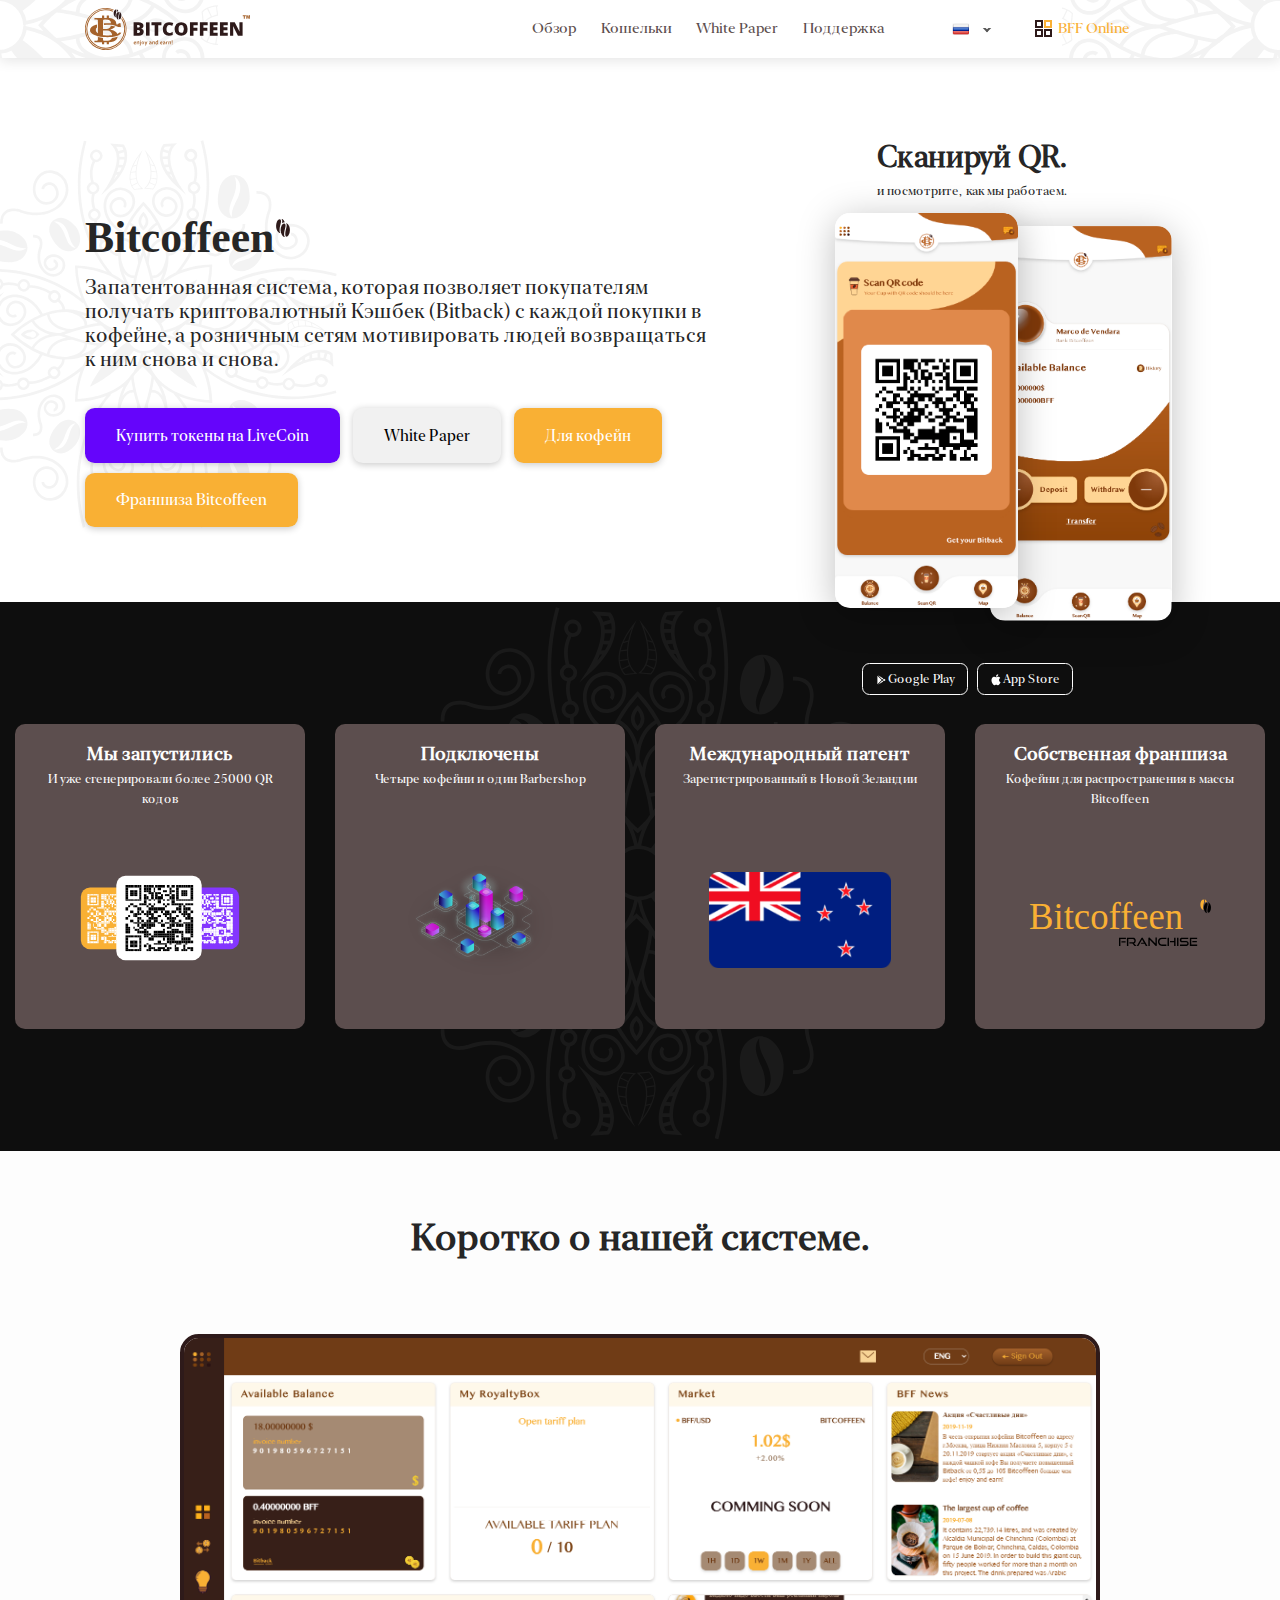
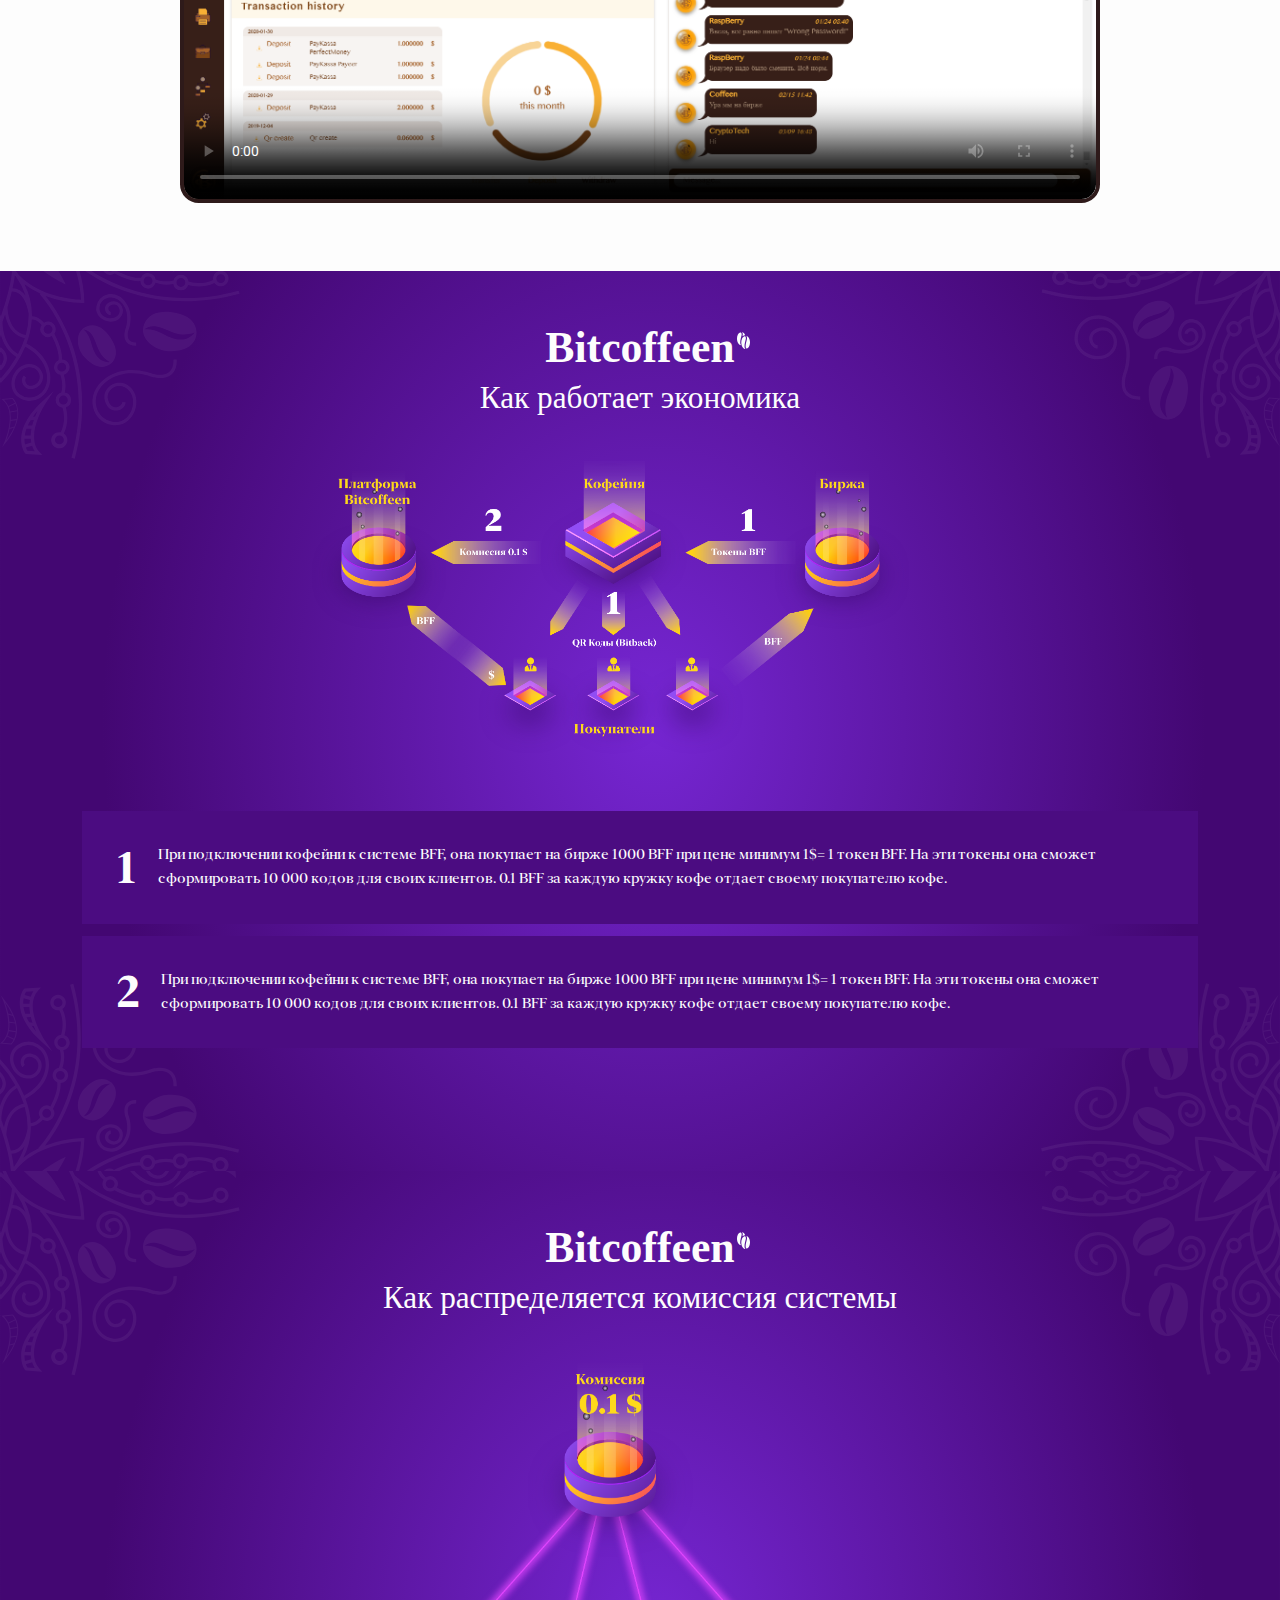
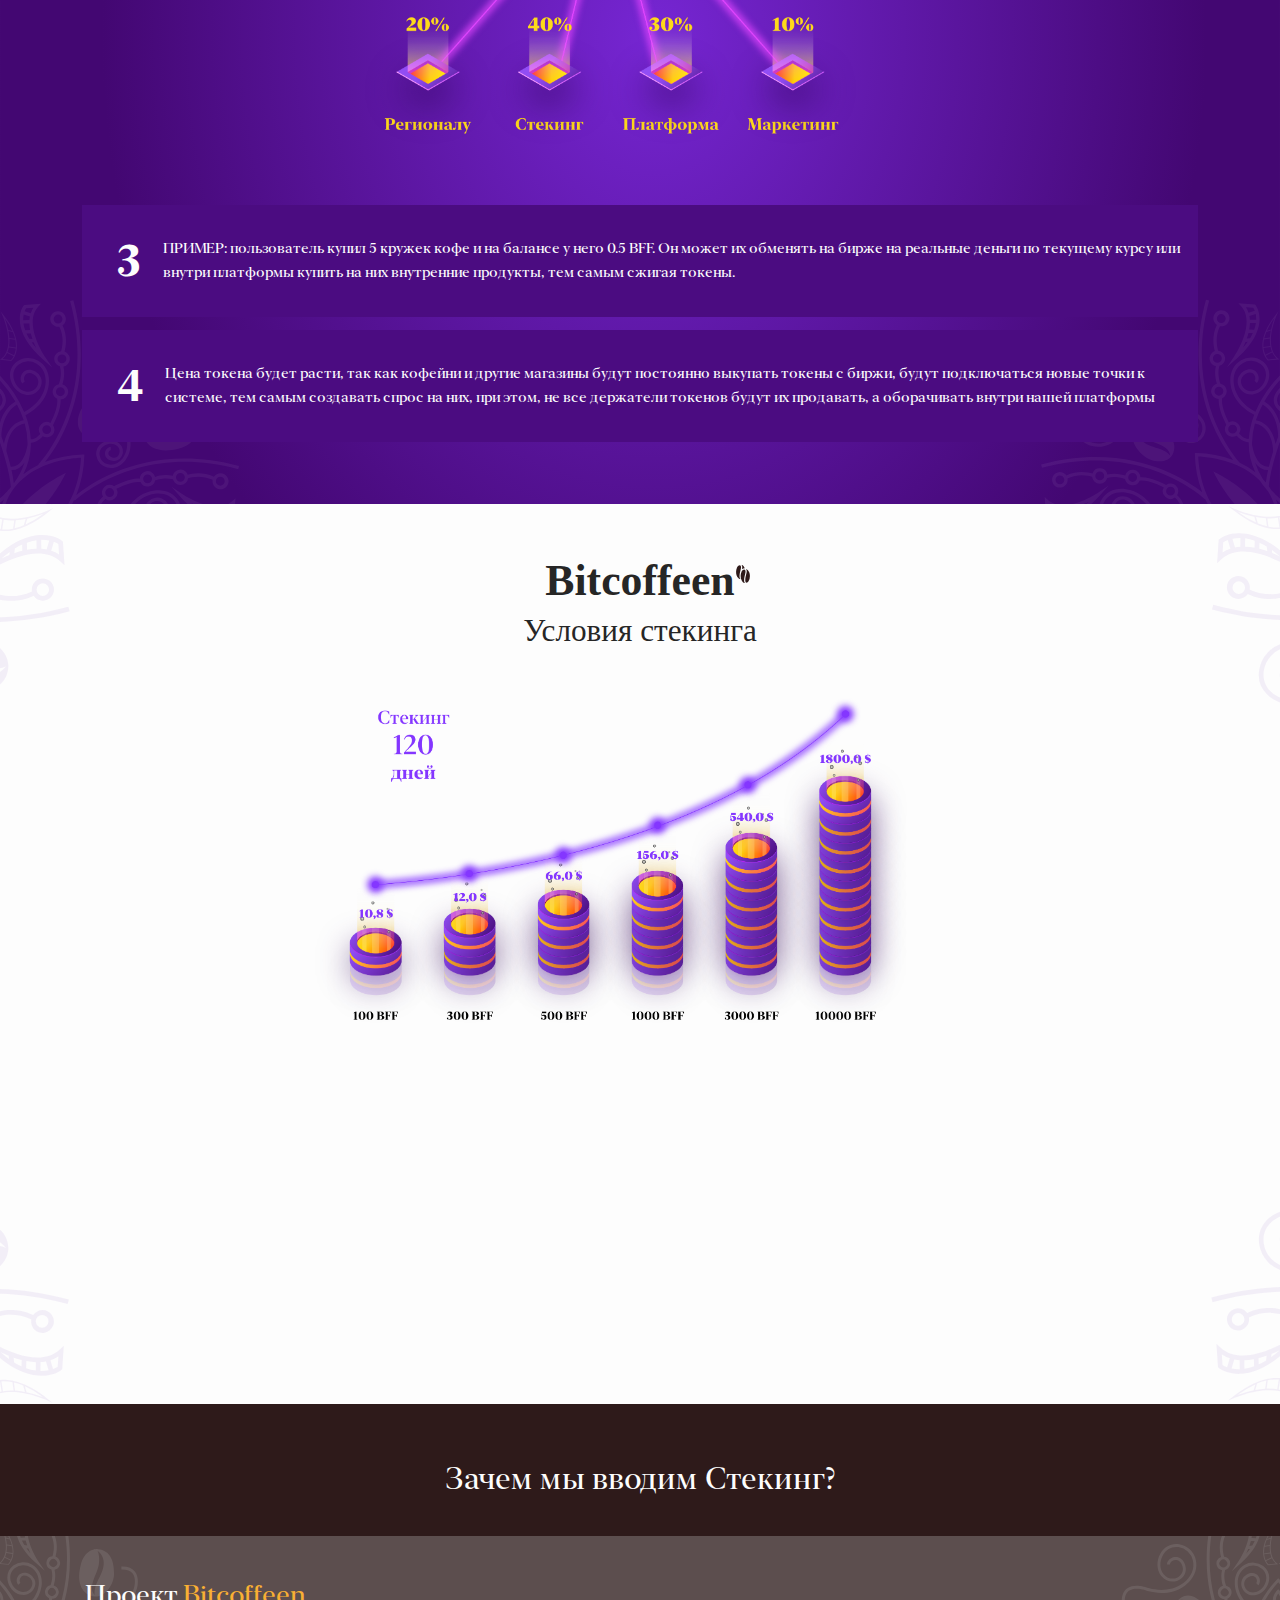
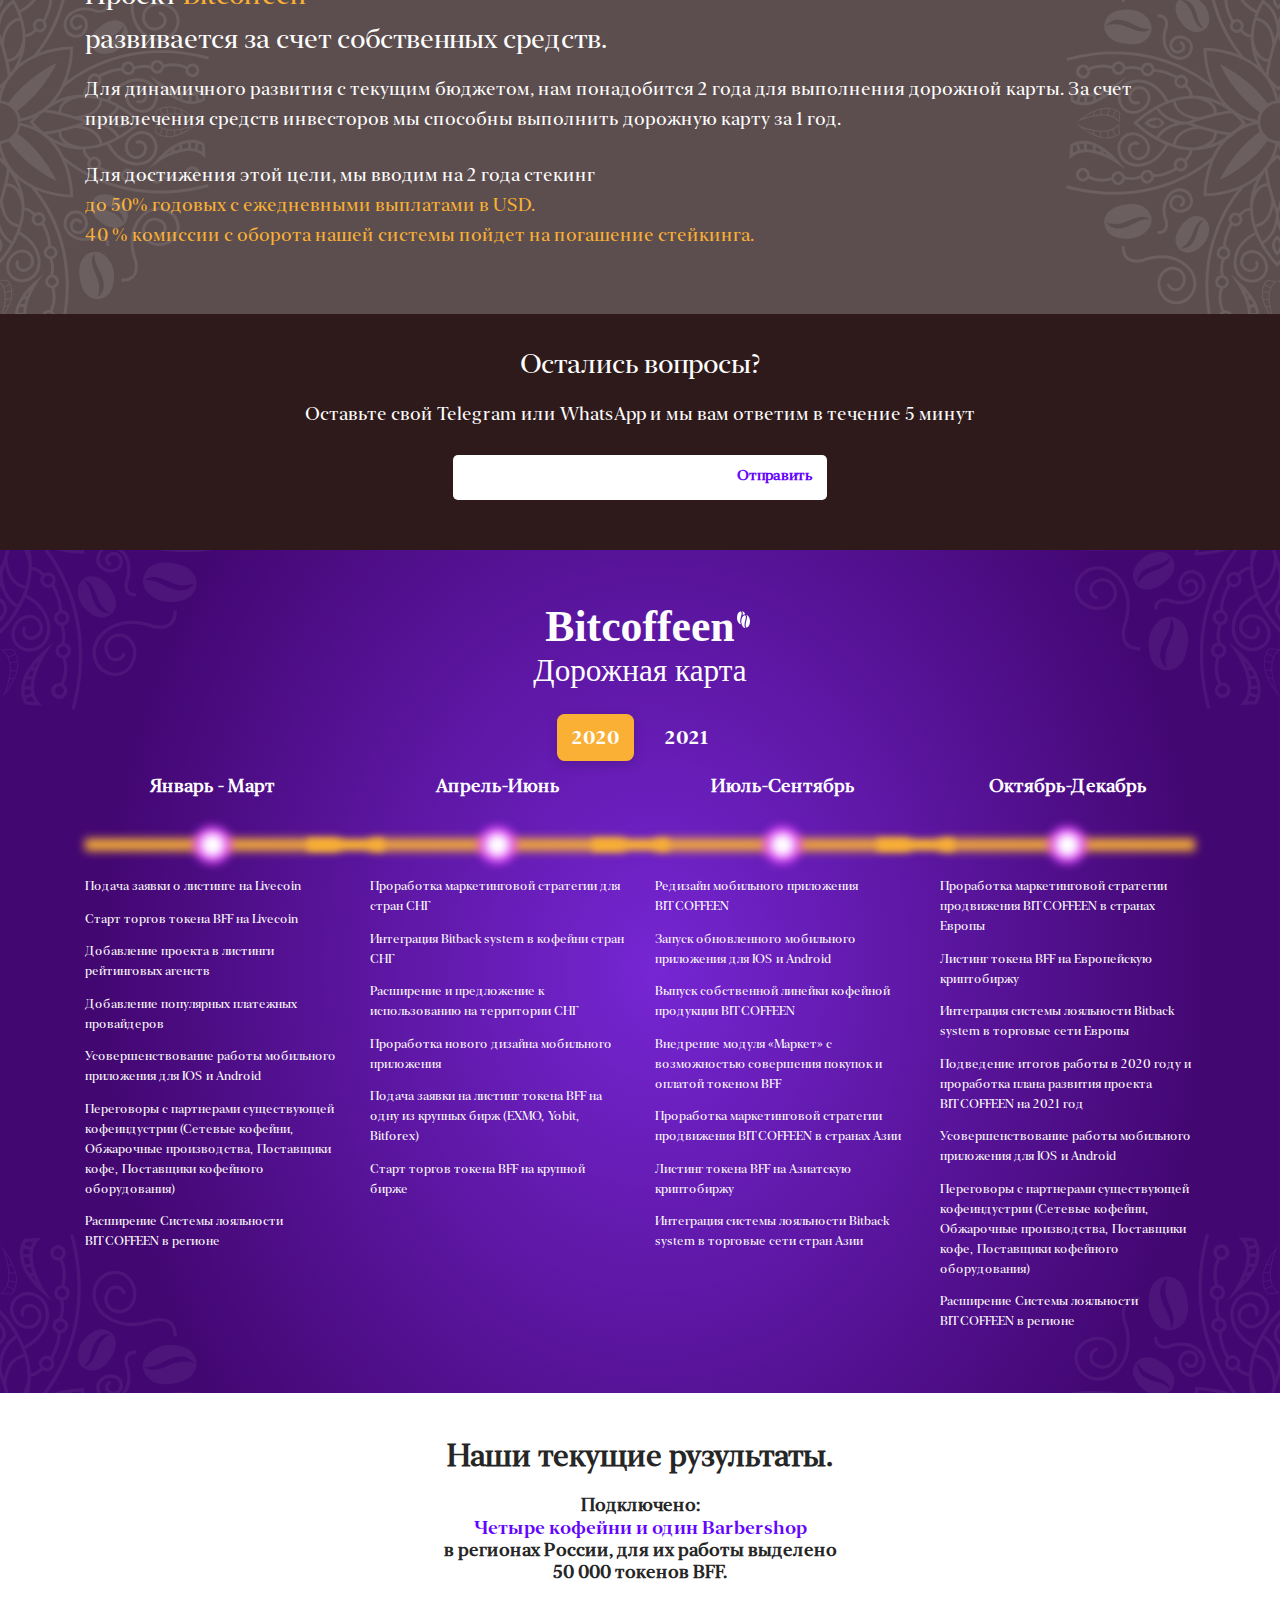
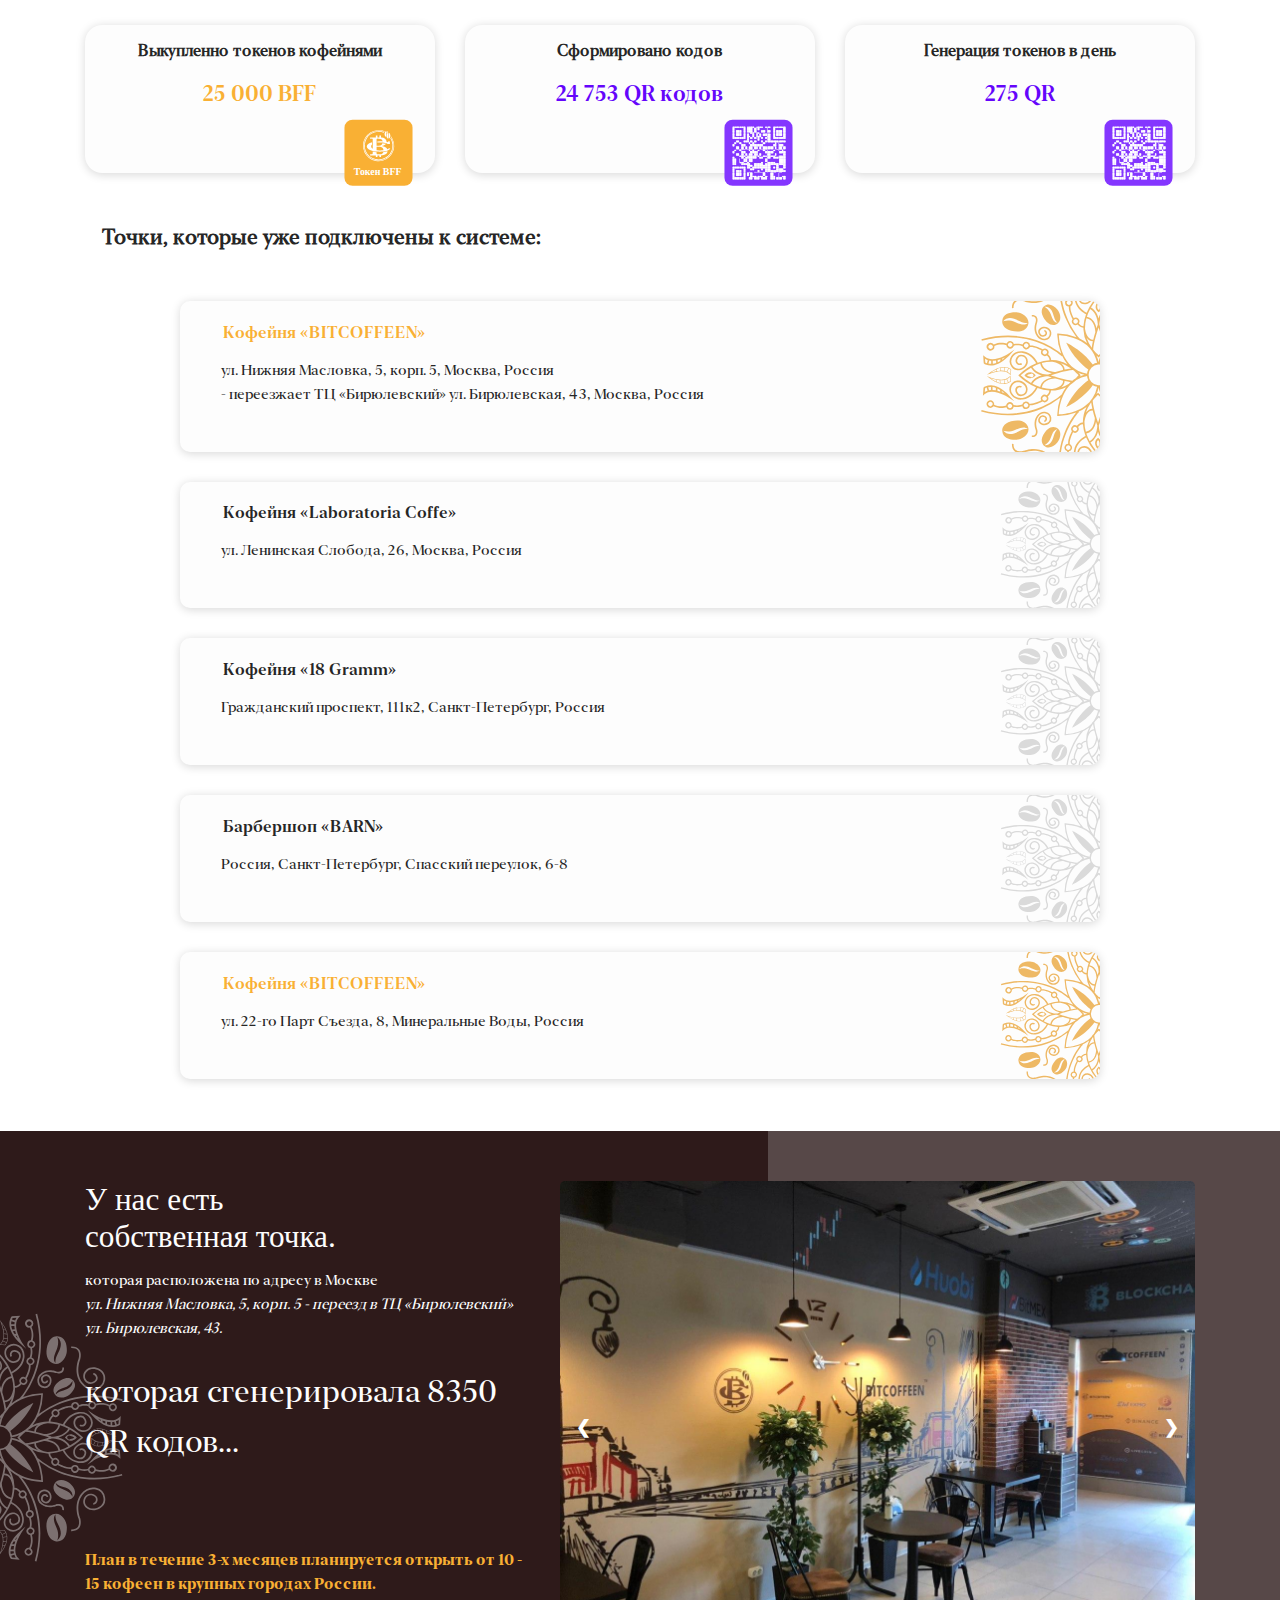
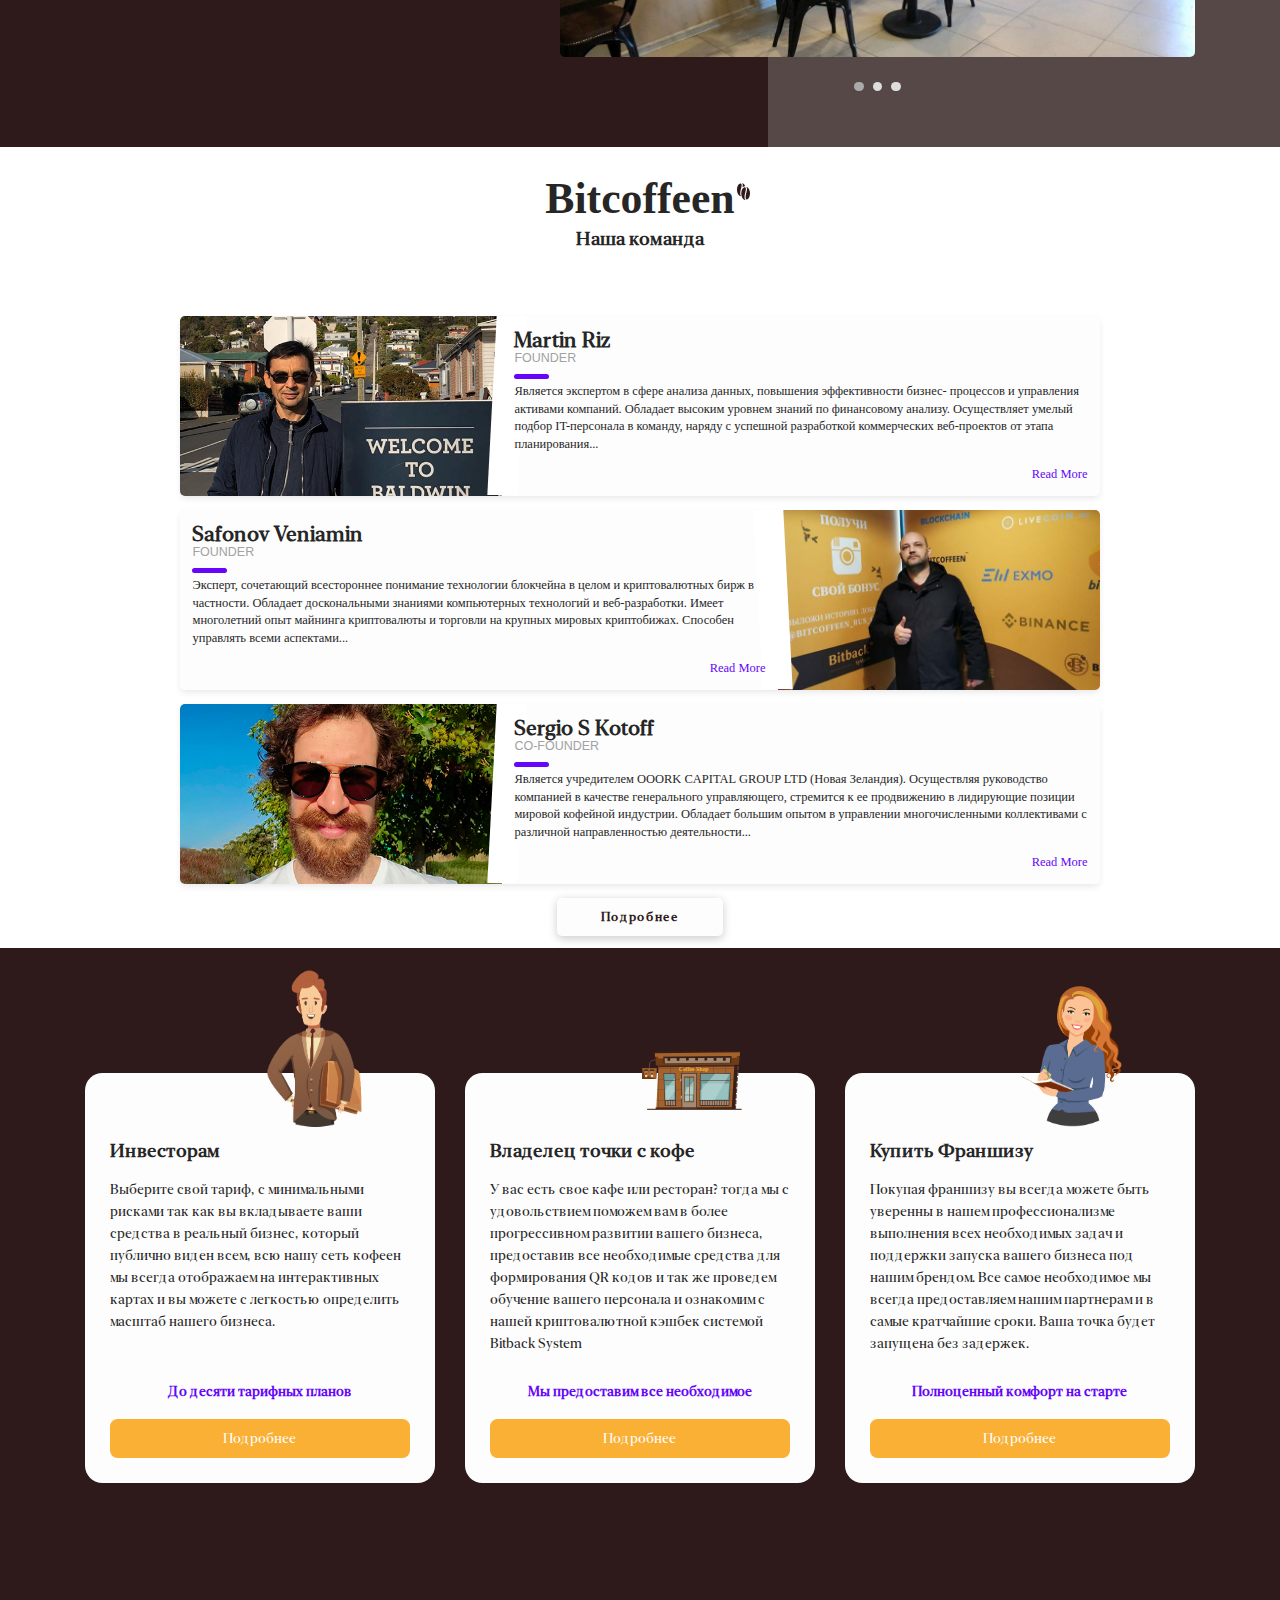
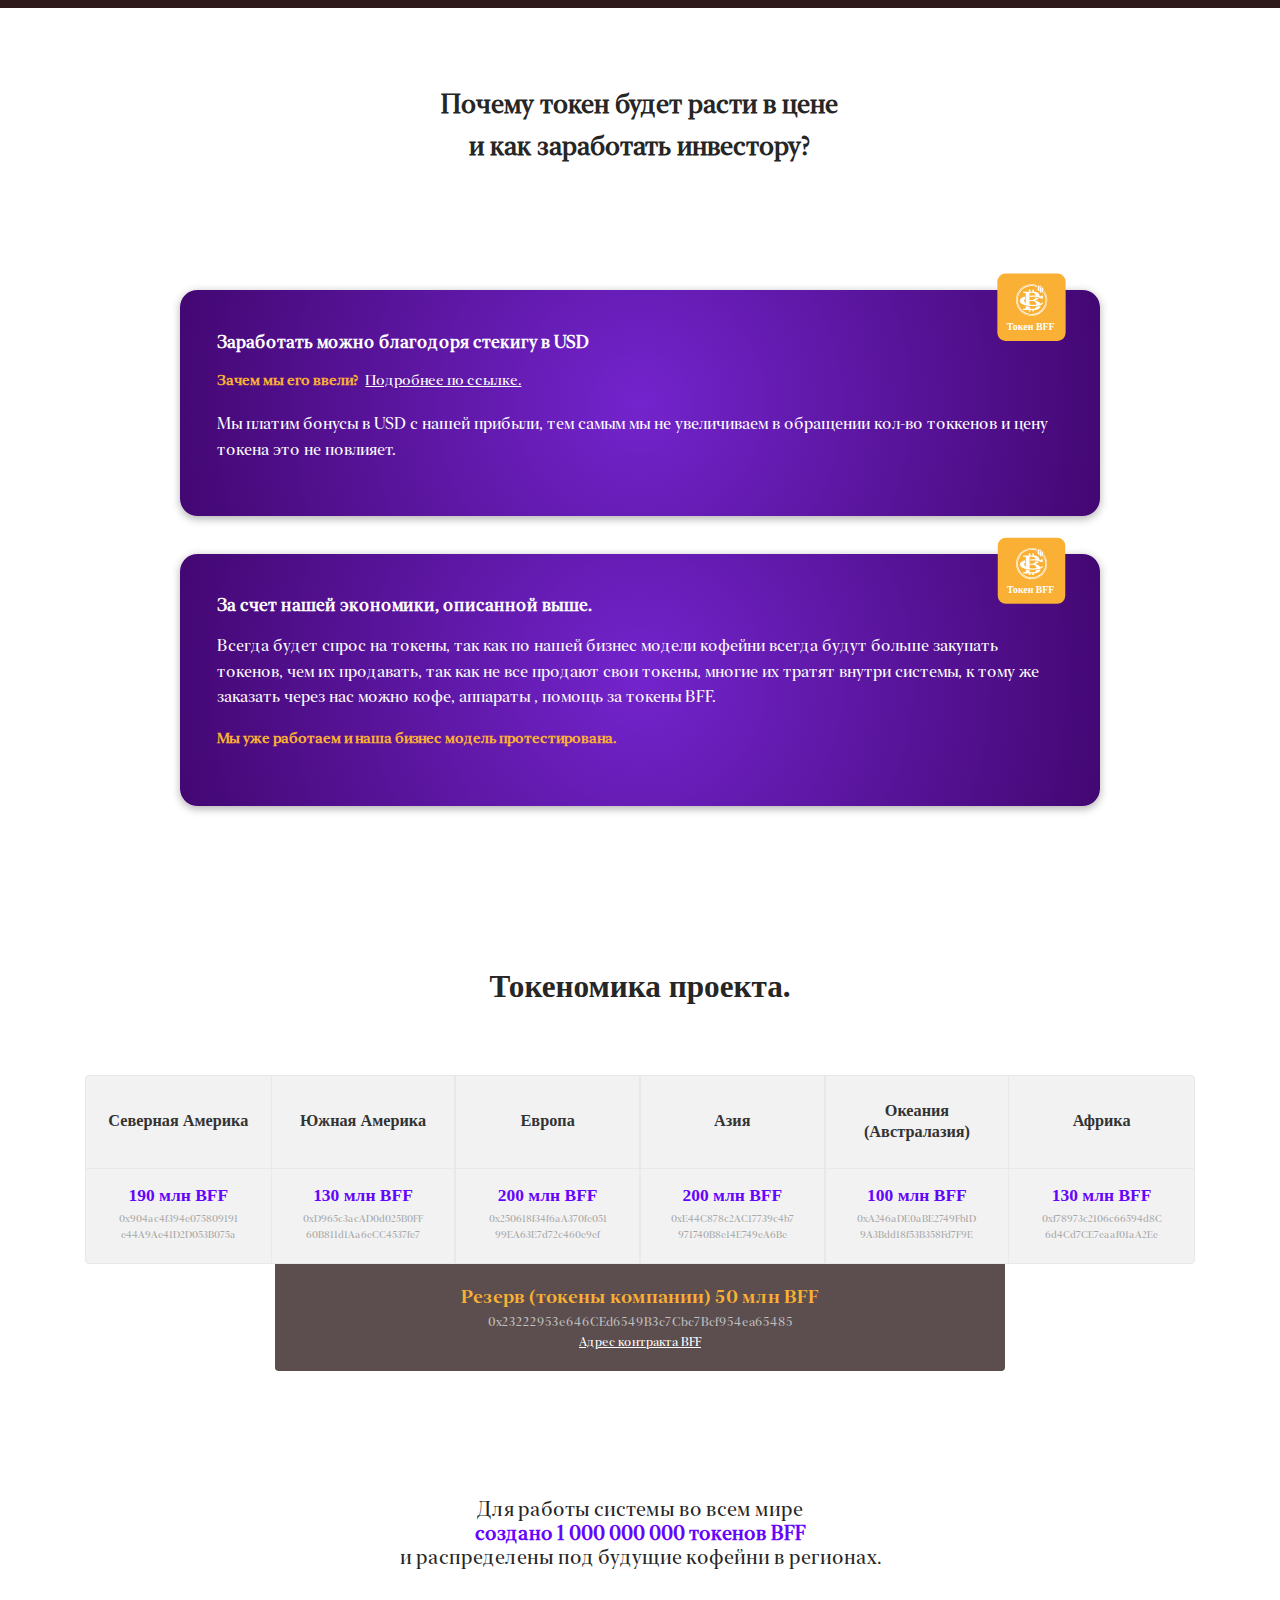
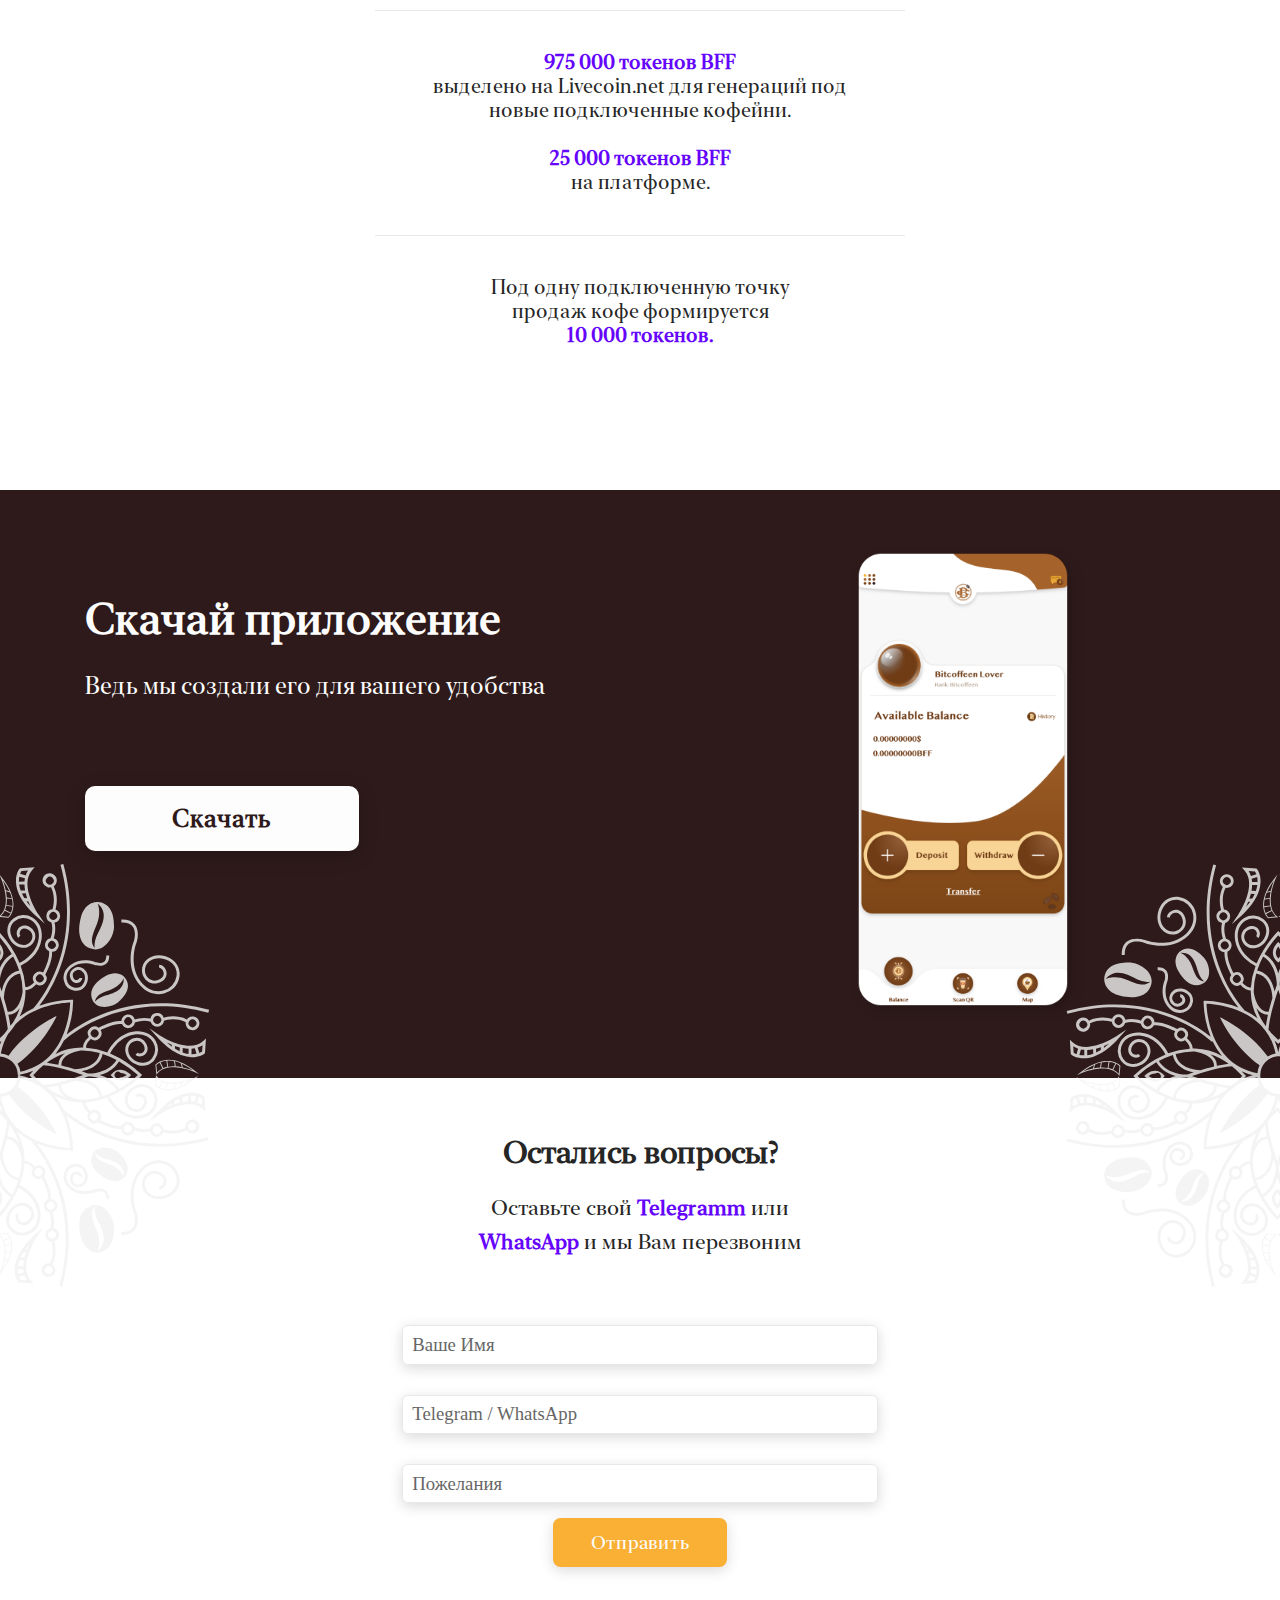
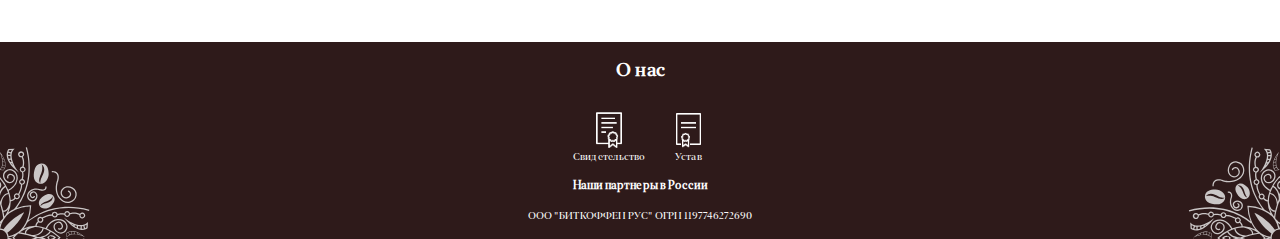
==== index.html @ e05bc22a "100420p" ====
<!DOCTYPE html>
<html lang="">

<head>

	<meta charset="utf-8">
	<title>Bitcoffeen</title>
	<meta name="description" content="Startup HTML template OptimizedHTML 5">
	<meta name="viewport" content="width=device-width">
	<link rel="icon" href="img/favicon.png">
	<meta property="og:image" content="img/dest/preview.jpg">
	<link rel="stylesheet" href="css/app.min.css">
</head>

<body>
<header class="head">
	<div class="paterndouble paterndouble-top"></div>
	<div class="container ">
		<div class="row">
			<div class="col-lg-2 col-md-4 offset-md-4 offset-lg-0">
				<div class="logo"><a href="" class="logolink"><img src="./images/src/img/logo.svg" alt="" class="logoimg"></a></div>
			</div>
			<div class="col-lg-7 col-md-12 ">
				<nav class="menu">
					<ul class="menu-list">
						<li class="menu-item"><a href="" class="menu-link">Обзор</a> </li>
						<li class="menu-item"><a href="" class="menu-link">Кошельки</a></li>
						<li class="menu-item"><a href="" class="menu-link">White Paper</a></li>
						<li class="menu-item"><a href="#ss" class="menu-link ">Поддержка</a></li>
					</ul>
				</nav>
			</div>
			<a id="button"></a>
		<div class="col-md-1 col-2 offset-md-5 offset-4 offset-lg-0" style="align-self: center;">
			<div class="select_wrap">
				<ul class="default_option">
						<li>
								<div class="option">
									<div class="icon"></div>
								</div>
						</li>
				</ul>
				<ul class="select_ul">
						<li>
								<div rel="ru" class="option ru">
									<div class="icon"></div>
								</div>
						</li>
						<li>
								<div rel="en" class="option en">
									<div class="icon"></div>
								</div>  
						</li>
				</ul>
		</div>
		</div>
			<div class="col-lg-2 col-3">	
				<div class="sing"><a href="#" rel="sign-in" class="show_popup sign-link">
					<i class="icosing">
						<div class="icosingbor"></div>
						<div class="icosingbor icosingbor-accent"></div>
						<div class="icosingbor"></div>
						<div class="icosingbor"></div>
					</i>BFF Online</a></div>
				</div>
			</div>
	</div>
</header>

<section class="popup">
		<div class="overlay_popup" style="display: none;"></div>
			<div id="sign-in" class="sign sign--in " style="display: none;" >
				<div class="overlay_popup"></div>
				<div class="sign-popup paterndouble">
					<i class="popup-close">×</i>
					<div class="sign-left">
						<h3 class="sign-title">Авторизация в <span class="sign-title-bff accentinv">BFF Online <i class="icosing"><div class="icosingbor"></div><div class="icosingbor icosingbor-accent"></div><div class="icosingbor"></div><div class="icosingbor"></div></i> </span></h3>
						<form action="" class="sign-form">
							<div class="sign-form-wrap-input">
								<label class="line-mess line-mess-red" for="reg-name">нехуй тут писать</label>
							<input type="text" name="" id="" class="sign-form-input" placeholder="Логин" required>
						</div>
						<div class="sign-form-wrap-input">
							<label class="line-mess line-mess-red" for="reg-name">нехуй тут писать</label>
							<input type="password" name="" id="" class="sign-form-input" placeholder="Пароль" required>
						</div>
						<p class="sign-form-input-desc sign-form-input-desc--soc">Войти с помощью соцсетей</p>
						<div class="sign-form-soc">
							<div class="sign-form-soc-item"><a href="" class="sign-form-soc-item-link"><img src="[data-uri]" alt="facebook" class="sign-form-soc-item-picture"></a></div>
							<div class="sign-form-soc-item"><a href="" class="sign-form-soc-item-link"><img src="./images/src/img/ico/soc/vk.svg" alt="vk" class="sign-form-soc-item-picture"></a></div>
							<div class="sign-form-soc-item"><a href="" class="sign-form-soc-item-link"><img src="./images/src/img/ico/soc/google.svg" alt="google" class="sign-form-soc-item-picture"></a></div>
							<div class="sign-form-soc-item"><a href="" class="sign-form-soc-item-link"><img src="[data-uri]" alt="more" class="sign-form-soc-item-picture sign-form-soc-item-picture--more"></a></div>
						</div>
							<input type="submit" value="Войти" class="sign-form-submit">
						</form>
						<div class="sign-extra"><a href="#" rel="sign-recovery" class="sign-extra-link show_popup">Забыли свой логин или пароль?</a><a href="#" rel="sign-up" class="sign-extra-link show_popup">У вас нет аккаунта? Создайте его сейчас.</a></div>
						<span class="sign-support">Нужна помощь? <a class="sign-extra-link" href="mailto:support@bitcoffeen.com?subject=Вопрос по авторизации">Обращайтесь сейчас</a>  на наш Email.</span>
					</div>
				</div>
		</div>

		<div id="sign-up" class="sign sign--up "  style="display: none;">
		<div class="sign-popup paterndouble">
		<i class="popup-close">×</i>
		<div class="sign-left">
			<h3 class="sign-title">Создание аккаунта в <span class="sign-title-bff accent">BFF Online <i class="icosing"><div class="icosingbor"></div><div class="icosingbor icosingbor-accent"></div><div class="icosingbor"></div><div class="icosingbor"></div></i> </span></h3>
			<form action="" class="sign-form">
				<div class="sign-form-wrap-input">
					<label class="line-mess line-mess-red" for="reg-name">нехуй тут писать</label>
				<input type="text" name="" id="reg-name" class="sign-form-input" placeholder="Имя" required>
				</div>
				<div class="sign-form-wrap-input">
					<label class="line-mess line-mess-red" for="reg-name">нехуй тут писать</label>
				<input type="email" name="" id="" class="sign-form-input" placeholder="Email" required>
			</div>
				<div class="sign-form-wrap-input">
					<label class="line-mess line-mess-red" for="reg-name">нехуй тут писать</label>
				<input type="password" name="" id="" class="sign-form-input" placeholder="Пароль" required>
			</div>
				<div class="sign-form-wrap-input">
					<label class="line-mess line-mess-red" for="reg-name">нехуй тут писать</label>
				<input type="password" name="" id="" class="sign-form-input" placeholder="Повторите пароль" required>
			</div>
				<div class="checkbox-wrap">
					<input type="checkbox" id="checkbox-toggle" required />
					<div class="checkbox-box">
						<label class="checkbox-box-toggle" for="checkbox-toggle"></label>
					</div>
					<a class="checkbox-wrap-desc" href="">Я ознакомился с правилами, <u>политикой конфиденциальности </u> и принимаю их условия.</a>
				</div>
				<input type="submit" value="Создать" class="sign-form-submit">
			</form>
			<div class="sign-extra"><a href="#" rel="sign-in" class="sign-extra-link show_popup">У вас есть аккаунт? Авторизуйтесь.</a></div>
			<span class="sign-support">Нужна помощь? <a class="sign-extra-link" href="mailto:support@bitcoffeen.com?subject=Вопрос по авторизации">Обращайтесь сейчас</a>  на наш Email.</span>
		</div>
		</div>
		</div>


		<div id="sign-recovery" class="sign sign--recovery " style="display: none;" >
		<div class="sign-popup paterndouble">
		<i class="popup-close">×</i>
		<div class="sign-left">
			<h3 class="sign-title">Востановелние доступа к <span class="sign-title-bff accentinv">BFF Online <i class="icosing"><div class="icosingbor"></div><div class="icosingbor icosingbor-accent"></div><div class="icosingbor"></div><div class="icosingbor"></div></i> </span></h3>
			<form action="" class="sign-form">
				<div class="sign-form-wrap-input">
					<label class="line-mess line-mess-red" for="reg-name">нехуй тут писать</label>
				<input type="email" name="" id="" class="sign-form-input" placeholder="Email" required>
			</div>
				<p class="sign-form-input-desc">Пожалуйста, укажите Ваш Email по которому была произведена регистрация аккаунта ранее.</p>
				<input type="submit" value="Отправить" class="sign-form-submit">
			</form>
			<div class="sign-extra"><a href="#" rel="sign-up" class="sign-extra-link show_popup">У вас нет регистрации? Создайте еë сейчас.</a></div>
			<span class="sign-support">Нужна помощь? <a class="sign-extra-link" href="mailto:support@bitcoffeen.com?subject=Вопрос по авторизации">Обращайтесь сейчас</a>  на наш Email.</span>
		</div>
		</div>
		</div>

	<div class="privace disable">	1. Introduction
		
		1.1    This policy applies where we are acting as a data controller with respect to the personal data of our website visitors and service users; in other words, where we determine the purposes and means of the processing of that personal data.

		2. Who are we   
		
		2.1      This website is owned and operated by Bitcoffeen.
		
		2.2      We are registered in Belize, and our registered office is at Suite 101. 1885 Driftwood Bay, Belize City, Belize.
		
		2.3      You can contact us using our website contact form.

		3. How we use your personal data
		
		3.1      In this Section 3 we have set out:
		
		(a)       the general categories of personal data that we may process;
		
		(b)       the purposes for which we may process personal data; and
		
		(c)       the legal bases of the processing.
		
		3.2      We may process data about your use of our website and services («usage data»). The usage data may include your IP address, geographical 
		
		location, browser type and version, operating system, referral source, length of visit, page views and website navigation paths, as well as information 
		
		about the timing, frequency and pattern of your service use. The source of the usage data is our analytics tracking system and Geo IP table. This usage 
		
		data may be processed for the purposes of analyzing the use of the website and services.
		
		3.3      We may process your account data («account data»). The account data may include your name and email address. The source of the account 
		
		data is you. The account data may be processed for the purposes of operating our website, providing our services, ensuring the security of our 
		
		website and services, maintaining back-ups of our databases and communicating with you.
		
		3.4      We may process your information included in your personal profile on our website («profile data»). The profile data may include your name, 
		
		address, telephone number, email address, profile pictures, gender and date of birth. The profile data may be processed for the purposes of enabling 
		
		and monitoring your use of our website and services.
		
		3.5      We may process your personal data that are provided in the course of the use of our services («service data»). The service data may include 
		
		your IP logs, activity logs and preferences that you set in the script settings. The source of the service data is you. The service data may be processed 
		
		for the purposes of operating our website, providing our services, ensuring the security of our website and services, maintaining back-ups of our 
		
		databases and communicating with you.
		
		3.6      We may process information relating to transactions, including purchases of goods and services, that you enter into with us and/or through our 
		
		website («transaction data»). The transaction data may include your contact details, your account name and the transaction details. The transaction 
		
		data may be processed for the purpose of supplying the purchased goods and services and keeping proper records of those transactions.
		
		3.7      Please do not supply any other person’s personal data to us, unless we prompt you to do so.

		4. Providing your personal data to others
		
		4.1      Financial transactions relating to our website and services are handled by our payment services providers. We will share transaction data with 
		
		our payment services providers only to the extent necessary for the purposes of [processing your payments, refunding such payments and dealing 
		
		with complaints and queries relating to such payments and refunds]. You can find information about the payment services providers’ privacy policies 
		
		and practices at them URLs.
		
		4.2      We may disclose your personal data (age, gender and country) to our CPA/GPT Affiliate Network third party suppliers for the purpose of 
		
		showing you relevant offers and services. Each such third party will act as a data controller in relation to the enquiry data that we supply to it.

		5. International transfers of your personal data
		
		5.1      Your personal data will not be transferred by us to countries outside the European Economic Area (EEA).
		
		5.2      You acknowledge that [personal data that you submit for publication through our website or services] may be available, via the internet, around 
		
		the world. We cannot prevent the use (or misuse) of such personal data by others.

		6. Retaining and deleting personal data
		
		6.1      This Section 6 sets out our data retention policies and procedure, which are designed to help ensure that we comply with our legal obligations 
		
		in relation to the retention and deletion of personal data.
		
		6.2      Personal data that we process for any purpose or purposes shall not be kept for longer than is necessary for that purpose or those purposes.
		
		6.3      We will retain your personal data as follows:
		
		(a)       usage data will be retained for a maximum period of 90 days following the data collection;
		
		(b)       account data, profile data, service data and transaction data will be retained for a maximum period of 24 hours following your account 
		
		removal.
		
		6.4      Notwithstanding the other provisions of this Section 6, we may retain your personal data where such retention is necessary for compliance with 
		
		a legal obligation to which we are subject, or in order to protect your vital interests or the vital interests of another natural person.

		7. Amendments
		
		7.1      We may update this policy from time to time by publishing a new version on our website.
		
		7.2      You should check this page occasionally to ensure you are happy with any changes to this policy.
		
		7.3      We will notify you of significant changes to this policy by email.

		8. Your rights
		
		8.1      In this Section 8, we have summarized the rights that you have under data protection law. Some of the rights are complex, and not all of the 
		
		details have been included in our summaries. Accordingly, you should read the relevant laws and guidance from the regulatory authorities for a full 
		
		explanation of these rights.
		
		8.2      Your principal rights under data protection law are:
		
		            (a)       the right to access;
		
		            (b)       the right to rectification;
		
		            (c)       the right to erasure;
		
		            (d)       the right to restrict processing;
		
		            (e)       the right to object to processing;
		
		            (f)        the right to data portability;
		
		            (g)       the right to complain to a supervisory authority; and
		
		            (h)       the right to withdraw consent.
		
		8.3      You have the right to confirmation as to whether or not we process your personal data and, where we do, access to the personal data, together 
		
		with certain additional information. That additional information includes details of the purposes of the processing, the categories of personal data 
		
		concerned and the recipients of the personal data. Providing the rights and freedoms of others are not affected, we will supply to you a copy of your 
		
		personal data.
		
		8.4      You have the right to have any inaccurate personal data about you rectified and, taking into account the purposes of the processing, to have any 
		
		incomplete personal data about you completed.
		
		8.5      You have the right to the erasure of your personal data without undue delay. This may happen if the personal data are no longer necessary in 
		
		relation to the purposes for which they were collected or otherwise processed; you withdraw consent to consent-based processing or personal data 
		
		have been unlawfully processed. If you want to erase your personal data, make an inquiry to our official email address.
		
		8.6      In some circumstances you have the right to restrict the processing of your personal data. Those circumstances are: you contest the accuracy 
		
		of the personal data; processing is unlawful but you oppose erasure; we no longer need the personal data for the purposes of our processing, but you 
		
		require personal data for the establishment, exercise or defense of legal claims; and you have objected to processing, pending the verification of that 
		
		objection.
		
		8.7      You have the right to object to our processing of your personal data on grounds relating to your particular situation, but only to the extent that 
		
		the legal basis for the processing is that the processing is necessary for: the performance of a task carried out in the public interest or in the exercise 
		
		of any official authority vested in us; or the purposes of the legitimate interests pursued by us or by a third party.
		
		8.8      You have the right to object to our processing of your personal data for direct marketing purposes (including profiling for direct marketing 
		
		purposes). If you make such an objection, we will cease to process your personal data for this purpose.
		
		8.9      To the extent that the legal basis for our processing of your personal data is:
		
		            (a)       consent; or
		
		            (b)       that the processing is necessary for the performance of a contract to which you are party or in order to take steps at your request prior to 
		
		entering into a contract, and such processing is carried out by automated means, you have the right to receive your personal data from us in a 
		
		structured, commonly used and machine-readable format.
		
		8.10    If you consider that our processing of your personal information infringes data protection laws, you have a legal right to lodge a complaint with 
		
		a supervisory authority responsible for data protection. You may do so in the EU member state of your habitual residence, your place of work or the 
		
		place of the alleged infringement.
		
		8.11    To the extent that the legal basis for our processing of your personal information is consent, you have the right to withdraw that consent at any 
		
		time. Withdrawal will not affect the lawfulness of processing before the withdrawal.

		9. About cookies
		
		9.1      A cookie is a file containing an identifier (a string of letters and numbers) that is sent by a web server to a web browser and is stored by the 
		
		browser. The identifier is then sent back to the server each time the browser requests a page from the server.
		
		9.2      Cookies do not typically contain any information that personally identifies a user, but personal information that we store about you may be 
		
		linked to the information stored in and obtained from cookies.
		
		9.3      If you block cookies, you will not be able to use all the features on our website.

		10. Cookies that we use
		
		10.1    We use cookies for the following purposes:
		
		            (a)       authentication - we use cookies to identify you when you visit our website and as you navigate our website.
		
		            (b)       status - we use cookies to help us to determine if you are logged into our website.
		
		            (c)       personalization - we use cookies to store information about your preferences and to personalize the website for you.
		
		            (d)       security - we use cookies as an element of the security measures used to protect user accounts, including preventing fraudulent use of 
		
		                         login credentials, and to protect our website and services generally.
		
		            (e)       analysis - we use cookies to help us to analyze the use and performance of our website and services
		11. Cookies used by our service providers 
		
		11.1    Our service providers use cookies and those cookies may be stored on your computer when you visit our website.
		
		11.2    We may use Google Analytics to analyze the use of our website. Google Analytics gathers information about website use by means of cookies. 
		
		The information gathered relating to our website is used to create reports about the use of our website. Google’s privacy policy is available at:  
		
		https://www.google.com/policies/privacy/. </div>	



		<div id="sign-twofa" class="sign sign--twofa" style="display: none;" >
		<div class="sign-popup paterndouble">
		<i class="popup-close">×</i>
		<div class="sign-left">
			<h3 class="sign-title">Введите код twofa <span class="sign-title-bff accentinv">BFF Online <i class="icosing"><div class="icosingbor"></div><div class="icosingbor icosingbor-accent"></div><div class="icosingbor"></div><div class="icosingbor"></div></i> </span></h3>
			<form action="" class="sign-form">
				<input type="email" name="" id="" class="sign-form-input" placeholder="Email" required>
				<p class="sign-form-input-desc">Пожалуйста, введите код двухфакторной аутентификации сгенерированный приложением.</p>
				<input type="submit" value="Отправить" class="sign-form-submit">
			</form>
			<div class="sign-extra"><a href="#" rel="sign-up" class="sign-extra-link show_popup">У вас нет регистрации? Создайте еë сейчас.</a></div>
			<span class="sign-support">Нужна помощь? <a class="sign-extra-link" href="mailto:support@bitcoffeen.com?subject=Вопрос по авторизации">Обращайтесь сейчас</a>  на наш Email.</span>
		</div>
		</div>
		</div>

		<div id="sign-sms" class="sign sign--sms"  style="display: none;">
		<div class="sign-popup paterndouble">
		<i class="popup-close">×</i>
		<div class="sign-left">
			<h3 class="sign-title">Востановелние доступа к <span class="sign-title-bff accentinv">BFF Online <i class="icosing"><div class="icosingbor"></div><div class="icosingbor icosingbor-accent"></div><div class="icosingbor"></div><div class="icosingbor"></div></i> </span></h3>
			<form action="" class="sign-form">
				<input type="email" name="" id="" class="sign-form-input" placeholder="Email" required>
				<p class="sign-form-input-desc">Пожалуйста, укажите Ваш Email по которому была произведена регистрация аккаунта ранее.</p>
				<input type="submit" value="Отправить" class="sign-form-submit">
			</form>
			<div class="sign-extra"><a href="" class="sign-extra-link">У вас нет регистрации? Создайте еë сейчас.</a></div>
			<span class="sign-support">Нужна помощь? <a class="sign-extra-link" href="mailto:support@bitcoffeen.com?subject=Вопрос по авторизации">Обращайтесь сейчас</a>  на наш Email.</span>
		</div>
		</div>
		</div>

		<div id="returnpass" class="sign sign--newpass " style="display: none;">
		<div class="sign-popup paterndouble">
		<i class="popup-close">×</i>
		<div class="sign-left">
			<h3 class="sign-title">Востановелние доступа к <span class="sign-title-bff accentinv">BFF Online <i class="icosing"><div class="icosingbor"></div><div class="icosingbor icosingbor-accent"></div><div class="icosingbor"></div><div class="icosingbor"></div></i> </span></h3>
			<form action="" class="sign-form">
				<input type="password" name="" id="" class="sign-form-input" placeholder="Новый пароль" required>
				<input type="password" name="" id="" class="sign-form-input" placeholder="Повторите пароль" required>
				<p class="sign-form-input-desc">После изменения пароля старый пароль будет не действителен.</p>
				<input type="submit" value="Отправить" class="sign-form-submit">
			</form>
			<div class="sign-extra"><a href="" class="sign-extra-link">У вас нет регистрации? Создайте еë сейчас.</a></div>
			<span class="sign-support">Нужна помощь? <a class="sign-extra-link" href="mailto:support@bitcoffeen.com?subject=Вопрос по авторизации">Обращайтесь сейчас</a>  на наш Email.</span>
		</div>
		</div>
		</div>

		<div class="sign happy-wheel" id="happy-wheel"  style="display: none;">
			<div class="sign-popup">
			<i class="popup-close">×</i>
			<div class="sign-left wheel-pol">
				<div class="box-wheel">
					<div class="wheel">
						<div class="wheel__inner">
								<div class="wheel__sec">
									<div class="wheel__sec__title">0.05BFF</div>
								</div>
								<div class="wheel__sec">
									<div class="wheel__sec__title">0.05BFF</div>
								</div>
								<div class="wheel__sec">
									<div class="wheel__sec__title">0.05BFF</div>
								</div>
								<div class="wheel__sec">
									<div class="wheel__sec__title">0.05BFF</div>
								</div>
								<div class="wheel__sec">
									<div class="wheel__sec__title">0.05BFF</div>
								</div>
								<div class="wheel__sec">
									<div class="wheel__sec__title">0.05BFF</div>
								</div>
								<div class="wheel__sec">
									<div class="wheel__sec__title">0.05BFF</div>
								</div>
								<div class="wheel__sec">
									<div class="wheel__sec__title">0.05BFF</div>
								</div>
								<div class="wheel__sec">
									<div class="wheel__sec__title">0.05BFF</div>
								</div>
								<div class="wheel__sec">
									<div class="wheel__sec__title">0.05BFF</div>
								</div>
								<div class="wheel__sec">
									<div class="wheel__sec__title">0.05BFF</div>
								</div>
								<div class="wheel__sec">
									<div class="wheel__sec__title">0.05BFF</div>
								</div>
						</div>
						<div class="wheel__point">
						</div>
						<div class="wheel__arrow">
						</div>
				</div>
				</div>
			</div>
			<div class="sign-left">
				<p class="wheel-title">Испытай свою удачу!</p>
				<form action="" id="wheel-check" class="sign-form">
					<input type="text" name="" id="" class="sign-form-input" placeholder="Имя" required>
					<input type="text" name="" id="" class="sign-form-input" placeholder="Номер телефона" required>
					<p class="sign-form-input-desc">Испытать удачу могут только зарегистрированные пользователи</p>
					<input type="submit" value="Крутить барабан" class="wheel__button rank sign-form-submit" >
				</form>
			</div>
			</div>
			</div>





</section>



<section class="main">
	<div class="container">
		<div class="row">
			<div class="col-lg-7">
				<div class="head-left">
					<h2 class="head-title bob">Bitcoffeen</h2>
					<p class="head-desc pattent">Запатентованная система, которая позволяет покупателям получать криптовалютный Кэшбек (Bitback) с каждой покупки в кофейне, а розничным сетям мотивировать людей возвращаться к ним снова и снова.</p>
					<div class="head-btn">
						<div class="btn-item"><a href="" class="btn btn-item-link btn--inv ">Купить токены на LiveCoin</a></div>
						<div class="btn-item"><a href="" class="btn btn-item-link btn--white">White Paper</a></div>
						<div class="btn-item"><a href="" class="btn btn-item-link">Для кофейн</a></div>
						<div class="btn-item"><a href="" class="btn btn-item-link">Франшиза Bitcoffeen</a></div>
					</div>
				</div>
			</div>
			<div class="col-lg-5">
				<div class="head-right">
					<h3 class="img-title">Сканируй QR.</h3>
					<span class="img-desc">и посмотрите, как мы работаем.</span>
					<div class="head-img"><img src="./images/src/img/phone.png" alt="" class="head-picture head-picture-phone1"><img src="./images/src/img/phone2.png" alt="" class="head-picture head-picture-phone"></div>
					<div class="img-btn">
						<div class="btn-down-item"><a href="" class="img-down-link">Google Play</a></div>
						<div class="btn-down-item"><a href="" class="img-down-link img-down-link--apple">App Store</a></div>
					</div>
				</div>
			</div>
		</div>
	</div>
</section>

<section class="line-prime	pattent">
	<div class="container-fluid">
		<div class="row progress">
			<h2 class="seo">Наши достижения</h2>
				<div class="col-md-3 col-sm-6">
					<a class="progress-item">
						<div class="progress-title">
							<h3 class="head-progress-title">Мы запустились</h3>
							<p class="head-progress-desc">И уже сгенерировали более 25000 QR кодов</p>
						</div>
						<div class="progress-img-box"><img src="./images/src/img/progress/qr.svg" alt="" class="progress-picture"></div>
					</a>
				</div>
				<div class="col-md-3 col-sm-6">
					<a class="progress-item">
						<div class="progress-title">
							<h3 class="head-progress-title">Подключены</h3>
							<p class="head-progress-desc">Четыре кофейни и один Barbershop</p>
						</div>
						<div class="progress-img-box"><img src="./images/src/img/progress/progress.png" alt="" class="progress-picture"></div>
					</a>
				</div>
				<div class="col-md-3 col-sm-6">
					<a class="progress-item">
						<div class="progress-title">
							<h3 class="head-progress-title">Международный	патент</h3>
							<p class="head-progress-desc">Зарегистрированный в Новой Зеландии</p>
						</div>
						<div class="progress-img-box"><img src="./images/src/img/progress/newzealand.png" alt="Flag New Zealand" class="progress-picture"></div>
					</a>
				</div>
				<div class="col-md-3 col-sm-6">
					<a class="progress-item">
						<div class="progress-title">
							<h3 class="head-progress-title">Собственная	франшиза</h3>
							<p class="head-progress-desc">Кофейни для распространения в массы Bitcoffeen</p>
						</div>
						<div class="progress-img-box"><img src="./images/src/img/progress/franchise.svg" alt="Bitcoffeen franchise" class="progress-picture"></div>
					</a>
				</div>
		</div>
	</div>
</section>

<section class="video-contain">
	<div class="container">
		<div class="row">
			<div class="col-lg-10 offset-lg-1">
				<h2 class="videot-title">Коротко о нашей системе.</h2>
					<video src="./images/src/img/bitcoffeen.mp4" poster="./images/src/img/bg/videobg.png" class="videobit" controls></video>
			</div>
		</div>
	</div>
</section>

<section class="economy">
	<div class="container">
		<div class="row">
			<div class="economy-box">
				<div class="economy-title">
					<span class="bitcoff-title bob">Bitcoffeen</span>
					<h2 class="economy-box-title">Как работает экономика</h2>
				</div>
				<div class="economy-img"><img src="./images/src/img/economy/economy-one.png" alt="" class="economy-picture"></div>
				<div class="economy-desc">
					<div class="economy-desc-item">
						<span class="paragraph">1</span>
						<p class="economy-inf">При подключении кофейни к системе BFF, она покупает на бирже 1000 BFF  при цене минимум 1$= 1 токен BFF. На эти токены она сможет сформировать 10 000  кодов для своих клиентов. 0.1 BFF за каждую кружку кофе отдает своему покупателю кофе.</p>
					</div>
					<div class="economy-desc-item">
						<span class="paragraph">2</span>
						<p class="economy-inf">При подключении кофейни к системе BFF, она покупает на бирже 1000 BFF  при цене минимум 1$= 1 токен BFF. На эти токены она сможет сформировать 10 000  кодов для своих клиентов. 0.1 BFF за каждую кружку кофе отдает своему покупателю кофе.</p>
					</div>
				</div>
			</div>
		</div>
	</div>
</section>

<section class="commission">
	<div class="container">
		<div class="row">
			<div class="economy-box">
				<div class="economy-title">
					<span class="bitcoff-title bob">Bitcoffeen</span>
					<h2 class="economy-box-title">Как распределяется комиссия системы</h2>
				</div>
				<div class="economy-img"><img src="./images/src/img/economy/economy-two.png" alt="" class="economy-picture"></div>
				<div class="economy-desc">
					<div class="economy-desc-item">
						<span class="paragraph">3</span>
						<p class="economy-inf">ПРИМЕР: пользователь купил 5 кружек кофе и на балансе у него 0.5 BFF. Он может их обменять на бирже на реальные деньги по текущему курсу	или внутри платформы купить на них внутренние продукты, тем самым сжигая токены.</p>
					</div>
					<div class="economy-desc-item">
						<span class="paragraph">4</span>
						<p class="economy-inf">Цена токена будет расти, так как кофейни и другие магазины будут	постоянно выкупать токены с биржи, будут подключаться новые точки к	системе,  тем самым создавать спрос на них, при этом, не все держатели токенов будут их продавать, а оборачивать  внутри нашей платформы</p>
					</div>
				</div>
			</div>
		</div>
	</div>
</section>



<section class="skeyting">
	<div class="container">
		<div class="row">
			<div class="economy-box">
				<div class="economy-title">
					<span class="bitcoff-title bob">Bitcoffeen</span>
					<h2 class="economy-box-title">Условия стекинга</h2>
				</div>
				<div class="economy-img"><img src="./images/src/img/economy/economy-tree.png" alt="" class="economy-picture"></div>
			</div>
		</div>
	</div>
</section>

<section class="skeytingask">
	<h2 class="skeyting-head">Зачем мы вводим Стекинг?</h2>
	<div class="whyskeyting paterndouble">
		<div class="container">
			<div class="row">
				<div class="col-lg-12">
					<div class="whyskeyting-box">
						<h3 class="whyskeyting-title">Проект <span class="accent">Bitcoffeen</span> <br>	развивается за счет собственных средств.</h3>
						<p class="whyskeyting-desc">Для динамичного развития с текущим бюджетом, нам понадобится 2 года для выполнения дорожной карты. За счет привлечения средств инвесторов мы способны выполнить дорожную карту за 1 год.</p>
						<p class="whyskeyting-desc">Для  достижения этой цели, мы вводим на 2 года стекинг <br><span class="accent"> до 50% годовых с ежедневными выплатами в USD.	<br>40 % комиссии с оборота нашей системы пойдет на погашение стейкинга.</span></p>
					</div>
				</div>
			</div>
		</div>
	</div>
	<div class="ask">
		<div class="container">
			<div class="row">
				<div class="col-lg-12">
					<h3 class="ask-title">Остались вопросы?</h3>
					<p class="ask-desc">Оставьте свой Telegram или WhatsApp и мы вам ответим в течение 5 минут</p>
					<form action="" class="ask-form"><div class="ask-form-wrap"> <input type="text" name="" required id="" class="ask-mess"> <input class="seo" id="ask-form-subbmit" type="submit" value=""><label class="ask-form-lable" for="ask-form-subbmit">Отправить</label> </div> </form>
				</div>
			</div>
		</div>
	</div>

</section>



<section class="roadmap">
	<div class="container">
		<div class="row">
			<div class="col-md-12">
				<span class="bitcoff-title bob">Bitcoffeen</span>
				<h2 class="roadmap-title">Дорожная карта</h2>
				<div class="button-years">
					<div class="year-road year-road--one" rel="year-road-one">2020</div>
					<div class="year-road year-road--two year-none" rel="year-road-two">2021</div>
				</div>
			</div>
			<div class="col-md-3 col-sm-6 year-road-one">
				<div class="roadmap-item">
					<h3 class="roadmap-item-title">Январь - Март</h3>
					<div class="roadmap-item-img"><img src="./images/src/img/ico/road-point.svg" alt="Поинт дорожной карты" class="roadmap-item-picture"></div>
					<p class="roadmap-item-desc">Подача заявки о листинге на Livecoin</p>
					<p class="roadmap-item-desc">Старт торгов токена BFF на Livecoin</p>
					<p class="roadmap-item-desc">Добавление проекта в листинги рейтинговых агенств</p>
					<p class="roadmap-item-desc">Добавление популярных платежных провайдеров</p>
					<p class="roadmap-item-desc">Усовершенствование работы мобильного приложения для IOS и Android</p>
					<p class="roadmap-item-desc">Переговоры с партнерами существующей кофеиндустрии (Сетевые кофейни, Обжарочные производства, Поставщики кофе, Поставщики кофейного оборудования)</p>
					<p class="roadmap-item-desc">Расширение Системы лояльности BITCOFFEEN в регионе</p>
				</div>
			</div>
			<div class="col-md-3 col-sm-6 year-road-one">
				<div class="roadmap-item">
					<h3 class="roadmap-item-title">Апрель-Июнь</h3>
					<div class="roadmap-item-img"><img src="./images/src/img/ico/road-point.svg" alt="Поинт дорожной карты" class="roadmap-item-picture"></div>
					<p class="roadmap-item-desc">Проработка маркетинговой стратегии для стран СНГ</p>
					<p class="roadmap-item-desc">Интеграция Bitback system в кофейни стран СНГ</p>
					<p class="roadmap-item-desc">Расширение и предложение к использованию на территории СНГ</p>
					<p class="roadmap-item-desc">Проработка нового дизайна мобильного приложения</p>
					<p class="roadmap-item-desc">Подача заявки на листинг токена BFF на одну из крупных бирж (EXMO, Yobit, Bitforex)</p>
					<p class="roadmap-item-desc">Старт торгов токена BFF на крупной бирже</p>
				</div>
			</div>
			<div class="col-md-3 col-sm-6 year-road-one">
				<div class="roadmap-item">
					<h3 class="roadmap-item-title">Июль-Сентябрь</h3>
					<div class="roadmap-item-img"><img src="./images/src/img/ico/road-point.svg" alt="Поинт дорожной карты" class="roadmap-item-picture"></div>
					<p class="roadmap-item-desc">Редизайн мобильного приложения BITCOFFEEN</p>
					<p class="roadmap-item-desc">Запуск обновленного мобильного приложения для IOS и Android</p>
					<p class="roadmap-item-desc">Выпуск собственной линейки кофейной продукции BITCOFFEEN</p>
					<p class="roadmap-item-desc">Внедрение модуля «Маркет» с возможностью совершения покупок и оплатой токеном BFF</p>
					<p class="roadmap-item-desc">Проработка маркетинговой стратегии продвижения BITCOFFEEN в странах Азии</p>
					<p class="roadmap-item-desc">Листинг токена BFF на Азиатскую криптобиржу</p>
					<p class="roadmap-item-desc">Интеграция системы лояльности Bitback system в торговые сети стран Азии</p>
				</div>
			</div>
			<div class="col-md-3 col-sm-6 year-road-one">
				<div class="roadmap-item">
					<h3 class="roadmap-item-title">Октябрь-Декабрь</h3>
					<div class="roadmap-item-img roadmap-item-img--none"><img src="./images/src/img/ico/road-point.svg" alt="Поинт дорожной карты" class="roadmap-item-picture"></div>
					<p class="roadmap-item-desc">Проработка маркетинговой стратегии продвижения BITCOFFEEN в странах Европы</p>
					<p class="roadmap-item-desc">Листинг токена BFF на Европейскую криптобиржу</p>
					<p class="roadmap-item-desc">Интеграция системы лояльности Bitback system в торговые сети Европы</p>
					<p class="roadmap-item-desc">Подведение итогов работы в 2020 году и проработка плана развития проекта	BITCOFFEEN на 2021 год</p>
					<p class="roadmap-item-desc">Усовершенствование работы мобильного приложения для IOS и Android</p>
					<p class="roadmap-item-desc">Переговоры с партнерами существующей кофеиндустрии (Сетевые кофейни,	Обжарочные производства, Поставщики кофе, Поставщики кофейного оборудования)</p>
					<p class="roadmap-item-desc">Расширение Системы лояльности BITCOFFEEN в регионе</p>
				</div>
			</div>
			

			<div class="col-md-3 col-sm-6 year-road-two" style="display: none;">
				<div class="roadmap-item">
					<h3 class="roadmap-item-title">Январь - Март</h3>
					<div class="roadmap-item-img"><img src="./images/src/img/ico/road-point.svg" alt="Поинт дорожной карты" class="roadmap-item-picture"></div>
					<p class="roadmap-item-desc">Интеграция реферальных и партнерских систем</p>
					<p class="roadmap-item-desc">Открытие собственного обжарочного производства кофе в России</p>
					<p class="roadmap-item-desc">Внедрение в торговые сети России и СНГ линейки кофейной продукции BITCOFFEEN</p>
					<p class="roadmap-item-desc">Расширение линейки продукции BITCOFFEEN в направлении капсюльного кофе</p>
					<p class="roadmap-item-desc">Поиск производителей оборудования, для подписания контракта на производство кофейного оборудования под брендом BITCOFFEEN™</p>
					<p class="roadmap-item-desc">Подача заявки на участие в международных кофейных мероприятиях</p>
				</div>
			</div>
			<div class="col-md-3 col-sm-6 year-road-two" style="display: none;">
				<div class="roadmap-item">
					<h3 class="roadmap-item-title">Апрель-Июнь</h3>
					<div class="roadmap-item-img"><img src="./images/src/img/ico/road-point.svg" alt="Поинт дорожной карты" class="roadmap-item-picture"></div>
					<p class="roadmap-item-desc">Открытие собственного обжарочного производства кофе в странах Азии</p>
					<p class="roadmap-item-desc">Внедрение в торговые сети Азии линейки кофейной продукции BITCOFFEEN</p>
					<p class="roadmap-item-desc">Подписание контракта с производителем кофейного оборудования под брендом	BITCOFFEEN™</p>
					<p class="roadmap-item-desc">Представление бизнес-модели BITCOFFEEN на ежегодных мероприятиях	криптосообщества</p>
				</div>
			</div>
			<div class="col-md-3 col-sm-6 year-road-two" style="display: none;">
				<div class="roadmap-item">
					<h3 class="roadmap-item-title">Июль-Сентябрь</h3>
					<div class="roadmap-item-img"><img src="./images/src/img/ico/road-point.svg" alt="Поинт дорожной карты" class="roadmap-item-picture"></div>
					<p class="roadmap-item-desc">Выпуск кофейного оборудования под брендом BITCOFFEEN™</p>
					<p class="roadmap-item-desc">Проработка маркетинговой стратегии продвижения BITCOFFEEN в странах Австралазии</p>
					<p class="roadmap-item-desc">Листинг токена BFF на криптобиржу Австралазии</p>
					<p class="roadmap-item-desc">Открытие собственного обжарочного производства кофе в Австралии и Новой Зелндии</p>
					<p class="roadmap-item-desc">Интеграция системы лояльности Bitback system в торговые сети Австралазии</p>
					<p class="roadmap-item-desc">Внедрение в торговые сети Австалазии линейки кофейной продукции BITCOFFEEN</p>
				</div>
			</div>
			<div class="col-md-3 col-sm-6 year-road-two" style="display: none;">
				<div class="roadmap-item">
					<h3 class="roadmap-item-title">Октябрь-Декабрь</h3>
					<div class="roadmap-item-img roadmap-item-img--none"><img src="./images/src/img/ico/road-point.svg" alt="Поинт дорожной карты" class="roadmap-item-picture"></div>
					<p class="roadmap-item-desc">Проработка маркетинговой стратегии продвижения BITCOFFEEN в странах Латинской Америки и Карибского Бассейна</p>
					<p class="roadmap-item-desc">Листинг токена BFF на Латино-Американскую криптобиржу</p>
					<p class="roadmap-item-desc">Внедрение в торговые сети Латинской Америки линейки кофейной продукции	BITCOFFEEN</p>
					<p class="roadmap-item-desc">Интеграция системы лояльности Bitback system в торговые сети Латинской	Америки</p>
					<p class="roadmap-item-desc">Открытие собственного обжарочного производства кофе в странах Латинской Америки</p>
					<p class="roadmap-item-desc">Подведение итогов работы в 2021 году и проработка плана развития проекта	BITCOFFEEN на 2022 год</p>
				</div>
			</div>


		</div>
	</div>
</section>


<section class="achivments">
	<div class="container">
		<div class="row">
			<div class="col-lg-12">
				<h2 class="achivments-title">Наши текущие рузультаты.</h2>
				<p class="achivments-desc">Подключено: <br> <span class="accentinv">Четыре кофейни и один Barbershop</span><br>	в регионах России, для их работы выделено<br> 50 000 токенов BFF.</p>
			</div>
		</div>
		<div class="row">
			<div class="col-lg-4">
				<div class="achivments-item">
					<h3 class="achivments-item-title">Выкупленно токенов кофейнями</h3>
					<span class="achivments-item-desc accent">25 000 BFF</span>
					<div class="achivments-item-img"><img src="./images/src/img/ico/tokenbff.svg" alt="" class="achivments-item-picture"></div>
				</div>
			</div>
			<div class="col-lg-4">
				<div class="achivments-item">
					<h3 class="achivments-item-title">Сформировано кодов</h3>
					<span class="achivments-item-desc accentinv">24 753 QR кодов</span>
					<div class="achivments-item-img"><img src="./images/src/img/ico/qrinv.svg" alt="" class="achivments-item-picture"></div>
				</div>
			</div>
			<div class="col-lg-4">
				<div class="achivments-item">
					<h3 class="achivments-item-title">Генерация токенов	в день</h3>
					<span class="achivments-item-desc accentinv">275 QR</span>
					<div class="achivments-item-img"><img src="./images/src/img/ico/qrinv.svg" alt="" class="achivments-item-picture"></div>
				</div>
			</div>
		</div>
		<div class="row">
			<h3 class="achivments-coffee-title">Точки, которые уже подключены к системе:</h3>
			<div class="col-lg-10 offset-lg-1">
				<div class="achivments-coffee-item paterndouble paterndouble--accent">
					<h4 class="achivments-coffee-item-title accent">Кофейня «BITCOFFEEN»</h4>
					<address class="achivments-coffee-item-address">ул. Нижняя Масловка, 5, корп. 5, Москва, Россия <br>	- переезжает ТЦ «Бирюлевский» ул. Бирюлевская, 43, Москва, Россия</address>
				</div>
			</div>
			<div class="col-lg-10 offset-lg-1">
				<div class="achivments-coffee-item paterndouble">
					<h4 class="achivments-coffee-item-title">Кофейня «Laboratoria Coffe»</h4>
					<address class="achivments-coffee-item-address">ул. Ленинская Слобода, 26, Москва, Россия</address>
				</div>
			</div>
			<div class="col-lg-10 offset-lg-1">
				<div class="achivments-coffee-item paterndouble">
					<h4 class="achivments-coffee-item-title">Кофейня «18 Gramm»</h4>
					<address class="achivments-coffee-item-address">Гражданский проспект, 111к2, Санкт-Петербург, Россия</address>
				</div>
			</div>
			<div class="col-lg-10 offset-lg-1">
				<div class="achivments-coffee-item paterndouble">
					<h4 class="achivments-coffee-item-title">Барбершоп «BARN»</h4>
					<address class="achivments-coffee-item-address">Россия, Санкт-Петербург, Спасский переулок, 6-8</address>
				</div>
			</div>
			<div class="col-lg-10 offset-lg-1">
				<div class="achivments-coffee-item paterndouble paterndouble--accent">
					<h4 class="achivments-coffee-item-title accent">Кофейня «BITCOFFEEN»</h4>
					<address class="achivments-coffee-item-address">ул. 22-го Парт Съезда, 8, Минеральные Воды, Россия</address>
				</div>
			</div>
		</div>
	</div>
</section>


<section class="point paterndouble">
	<div class="container">
		<div class="row">
			<div class="col-lg-5">
				<h3 class="point-title">У нас есть <br> собственная точка.</h3>
				<address class="point-address">которая расположена по адресу в Москве <br> <i>ул. Нижняя Масловка, 5, корп. 5 - переезд в ТЦ «Бирюлевский» ул. Бирюлевская, 43.</i> </address>
				<span class="poing-generation">которая сгенерировала 8350 QR кодов...</span><br>
				<span class="point-plan accent">План в течение 3-х месяцев планируется открыть от 10 - 15 кофеен в крупных городах России.</span>
			</div>
			<div class="col-lg-7">
				<div class="point-slider">
					<div class="slider">
						<div class="item">
								<img src="./images/src/img/slider/cafe1.jpg" alt="Первый слайд">
						</div>
				
						<div class="item">
								<img src="./images/src/img/slider/cafe2.jpg" alt="Второй слайд">
						</div>
				
						<div class="item">
								<img src="./images/src/img/slider/cafe3.jpg" alt="Третий слайд">
						</div>
				
						<a class="prev" onclick="minusSlide()">&#10094;</a>
						<a class="next" onclick="plusSlide()">&#10095;</a>
				</div>
				<br>
				
				<div class="slider-dots">
					<span class="slider-dots_item" onclick="currentSlide(1)"></span> 
						<span class="slider-dots_item" onclick="currentSlide(2)"></span> 
						<span class="slider-dots_item" onclick="currentSlide(3)"></span> 
				</div>
				</div>
			</div>
		</div>
	</div>
</section>


<section class="bitcoffee-team">
	<div class="container">
		<div class="row">
		<div class="col-lg-12">
			<div class="bitcoffee-team-title-box">
				<span class="bitcoff-title bitcoff-title--black bob">Bitcoffeen</span>
				<h2 class="bitcoffee-team-title">Наша команда</h2>
			</div>
		</div>
		
		<div class="col-lg-10 offset-lg-1">
				<div class="blog-card">
					<div class="meta">
						<div class="photo" style="background-image: url(./images/src/img/team/Martin.jpg)"></div>
						<ul class="details">
							<li class="author"><a href="#">Martin Riz</a></li>
							<li class="date">Aug. 24, 2015</li>
							<li class="tags">
								<ul>
									<li><a href="#">facebook</a></li>
								</ul>
							</li>
						</ul>
					</div>
					<div class="description">
						<h3>Martin Riz</h3>
						<span>Founder</span>
						<p>Является экспертом в сфере анализа данных, повышения эффективности бизнес- процессов и управления активами компаний. Обладает высоким уровнем знаний по финансовому анализу. Осуществляет умелый подбор IT-персонала в команду, наряду с успешной разработкой коммерческих веб-проектов от этапа планирования... </p>
						<p class="read-more">
							<a href="#">Read More</a>
						</p>
					</div>
				</div>
				<div class="blog-card alt">
					<div class="meta">
						<div class="photo" style="background-image: url(./images/src/img/team/Veniamin.jpg)"></div>
						<ul class="details">
							<li class="author"><a href="#">Safonov Veniamin</a></li>
							<li class="date">July. 15, 2015</li>
							<li class="tags">
								<ul>
									<li><a href="#">Learn</a></li>
									<li><a href="#">Code</a></li>
									<li><a href="#">JavaScript</a></li>
								</ul>
							</li>
						</ul>
					</div>
					<div class="description">
						<h3>Safonov Veniamin</h3>
						<span>Founder</span>
						<p>Эксперт, сочетающий всестороннее понимание технологии блокчейна в целом и криптовалютных бирж в частности. Обладает доскональными знаниями компьютерных технологий и веб-разработки. Имеет многолетний опыт майнинга криптовалюты и торговли на крупных мировых криптобижах. Способен управлять всеми аспектами...</p>
						<p class="read-more">
							<a href="#">Read More</a>
						</p>
					</div>
				</div>
				<div class="blog-card">
					<div class="meta">
						<div class="photo" style="background-image: url(./images/src/img/team/SergeyK.png)"></div>
						<ul class="details">
							<li class="author">Sergio S Kotoff</li>
							<li class="date">Aug. 24, 2015</li>
							<li class="tags">
								<ul>
									<li><a href="#">facebook</a></li>
								</ul>
							</li>
						</ul>
					</div>
					<div class="description">
						<h3>Sergio S Kotoff</h3>
						<span>Co-Founder</span>
						<p>Является учредителем OOORK CAPITAL GROUP LTD (Новая Зеландия). Осуществляя руководство компанией в качестве генерального управляющего, стремится к ее продвижению в лидирующие позиции мировой кофейной индустрии. Обладает большим опытом в управлении многочисленными коллективами с различной направленностью деятельности...</p>
						<p class="read-more">
							<a href="#">Read More</a>
						</p>
					</div>
				</div>
				<div class="blog-card alt showhide" style="display: none;">
					<div class="meta">
						<div class="photo" style="background-image: url(./images/src/img/team/Dmitryi.png)"></div>
						<ul class="details">
							<li class="author"><a href="#">Dmitriy Isaenko</a></li>
							<li class="date">July. 15, 2015</li>
							<li class="tags">
								<ul>
									<li><a href="#">Learn</a></li>
									<li><a href="#">Code</a></li>
									<li><a href="#">JavaScript</a></li>
								</ul>
							</li>
						</ul>
					</div>
					<div class="description">
						<h3>Dmitriy Isaenko</h3>
						<span>Crypto-Coin/Back-end Developer’s</span>
						<p>Специалист в сфере блокчейн технологий и трейдер с большим количеством бизнес навыков, необходимых для управления многоуровневой организацией. Совладелец дата-центра SOHO invest, организатор прямых поставок из Китая оборудования для майнинга, имеет многолетний опыт в сфере майнинга...</p>
						<p class="read-more">
							<a href="#">Read More</a>
						</p>
					</div>
				</div>
			<div class="blog-card showhide" style="display: none;">
				<div class="meta">
					<div class="photo" style="background-image: url(./images/src/img/team/SergeyZ.jpg)"></div>
					<ul class="details">
						<li class="author">Sergey Zhukov</li>
						<li class="date">May. 16, 1997</li>
						<li class="tags">
							<ul>
								<li><a href="#">facebook</a></li>
							</ul>
						</li>
					</ul>
				</div>
				<div class="description">
					<h3>Sergey Zhukov</h3>
					<span>Full Stack Developer’s</span>
					<p>Молодой и динамичный специалист в области Front-end и Back-end разработки. С использованиеи технологии PHP, Python, MySQL, Flutter, для разработки сервисов с поддержкой блокчейн технологии. Несмотря на молодой возраст является опытным девелопером, посвятившим себя проектированию и разработке... </p>
					<p class="read-more">
						<a href="#">Read More</a>
					</p>
				</div>
			</div>
			<div class="blog-card alt showhide" style="display: none;">
				<div class="meta">
					<div class="photo" style="background-image: url(./images/src/img/team/Oleg.jpg)"></div>
					<ul class="details">
						<li class="author"><a href="#">Digaev Oleg</a></li>
						<li class="date">July. 15, 2015</li>
						<li class="tags">
							<ul>
								<li><a href="#">Learn</a></li>
								<li><a href="#">Code</a></li>
								<li><a href="#">JavaScript</a></li>
							</ul>
						</li>
					</ul>
				</div>
				<div class="description">
					<h3>Digaev Oleg</h3>
					<span>Regional Manager</span>
					<p>Специалист по Digital маркетингу и рекламе, эксперт по управлению цифровыми активами. Профессиональные интересы лежат в области продвижения криптовалютных проектов. Опытный консультант ICO проектов. Обладает опытом ведения деловых переговоров является непревзойденным лидером по продвижению проектов в социальных сетях и с использованием SEO</p>
					<p class="read-more">
						<a href="#">Read More</a>
					</p>
				</div>
			</div>
		<div class="blog-card showhide" style="display: none;">
			<div class="meta">
				<div class="photo" style="background-image: url(./images/src/img/team/Irina.png)"></div>
				<ul class="details">
					<li class="author">Irina Nikifotenko</li>
					<li class="date">May. 24, 1987</li>
					<li class="tags">
						<ul>
							<li><a href="#">facebook</a></li>
						</ul>
					</li>
				</ul>
			</div>
			<div class="description">
				<h3>Irina Nikifotenko</h3>
				<span>Territorial Operator</span>
				<p>Являясь Территориальным оператором Bitcoffeen в России, активно развивает сотрудничество с компаниями для установления прочных партнерских связей и отношений. Обладает бесценным опытом работы как в малом бизнесе, так и в крупных коммерческих предприятиях. Её многолетний опыт управления, создает преимущества для эффективного взаимодействия...</p>
				<p class="read-more">
					<a href="#">Read More</a>
				</p>
			</div>
		</div>
		<button class="download-app-link blog-card-btn ">Подробнее</button>
		</div>
	</div>
			<!-- <div class="col-lg-4 col-sm-6">
				<div class="bitcoffee-team-item">
					<div class="bitcoffee-team-img"><img src="./images/src/img/team/Veniamin.jpg" alt="" class="bitcoffee-team-picture"></div>
					<span class="bitcoffee-team-item-name">Martin Riz</span>
					<div class="bitcoffee-team-item-soc"><a href="" class="bitcoffee-team-soc">f</a><a href="" class="bitcoffee-team-soc">vk</a></div>
					<p class="bitcoffee-team-item-desc">Является экспертом в сфере анализа данных, повышения эффективности бизнес-процессов и управления активами компаний. Обладает высоким уровнем знаний по финансовому анализу. а в команду, наряду с успешной разработкой коммерческих веб-проектов от этапа планирования до запуска и построения маркетингового плана, его продвижения на рынке. Колоссальный опыт способствует успешному применению и достижению поставленных целей проекта Bitcoffeen.</p>
				</div>
			</div>
			<div class="col-lg-4 col-sm-6">
				<div class="bitcoffee-team-item">
					<div class="bitcoffee-team-img"><img src="./images/src/img/team/Veniamin.jpg" alt="" class="bitcoffee-team-picture"></div>
					<span class="bitcoffee-team-item-name">Martin Riz</span>
					<div class="bitcoffee-team-item-soc"><a href="" class="bitcoffee-team-soc">f</a><a href="" class="bitcoffee-team-soc">vk</a></div>
					<p class="bitcoffee-team-item-desc">Является экспертом в сфере анализа данных, повышения эффективности бизнес-процессов и управления активами компаний. Обладает высоким уровнем знаний по финансовому анализу. а в команду, наряду с успешной разработкой коммерческих веб-проектов от этапа планирования до запуска и построения маркетингового плана, его продвижения на рынке. Колоссальный опыт способствует успешному применению и достижению поставленных целей проекта Bitcoffeen.</p>
				</div>
			</div>
			<div class="col-lg-4 col-sm-6">
				<div class="bitcoffee-team-item">
					<div class="bitcoffee-team-img"><img src="./images/src/img/team/Veniamin.jpg" alt="" class="bitcoffee-team-picture"></div>
					<span class="bitcoffee-team-item-name">Martin Riz</span>
					<div class="bitcoffee-team-item-soc"><a href="" class="bitcoffee-team-soc">f</a><a href="" class="bitcoffee-team-soc">vk</a></div>
					<p class="bitcoffee-team-item-desc">Является экспертом в сфере анализа данных, повышения эффективности бизнес-процессов и управления активами компаний. Обладает высоким уровнем знаний по финансовому анализу. а в команду, наряду с успешной разработкой коммерческих веб-проектов от этапа планирования до запуска и построения маркетингового плана, его продвижения на рынке. Колоссальный опыт способствует успешному применению и достижению поставленных целей проекта Bitcoffeen.</p>
				</div>
			</div>
			<div class="col-lg-4 col-sm-6">
				<div class="bitcoffee-team-item">
					<div class="bitcoffee-team-img"><img src="./images/src/img/team/Veniamin.jpg" alt="" class="bitcoffee-team-picture"></div>
					<span class="bitcoffee-team-item-name">Martin Riz</span>
					<div class="bitcoffee-team-item-soc"><a href="" class="bitcoffee-team-soc">f</a><a href="" class="bitcoffee-team-soc">vk</a></div>
					<p class="bitcoffee-team-item-desc">Является экспертом в сфере анализа данных, повышения эффективности бизнес-процессов и управления активами компаний. Обладает высоким уровнем знаний по финансовому анализу. а в команду, наряду с успешной разработкой коммерческих веб-проектов от этапа планирования до запуска и построения маркетингового плана, его продвижения на рынке. Колоссальный опыт способствует успешному применению и достижению поставленных целей проекта Bitcoffeen.</p>
				</div>
			</div>
			<div class="col-lg-4 col-sm-6">
				<div class="bitcoffee-team-item">
					<div class="bitcoffee-team-img"><img src="./images/src/img/team/Veniamin.jpg" alt="" class="bitcoffee-team-picture"></div>
					<span class="bitcoffee-team-item-name">Martin Riz</span>
					<div class="bitcoffee-team-item-soc"><a href="" class="bitcoffee-team-soc">f</a><a href="" class="bitcoffee-team-soc">vk</a></div>
					<p class="bitcoffee-team-item-desc">Является экспертом в сфере анализа данных, повышения эффективности бизнес-процессов и управления активами компаний. Обладает высоким уровнем знаний по финансовому анализу. а в команду, наряду с успешной разработкой коммерческих веб-проектов от этапа планирования до запуска и построения маркетингового плана, его продвижения на рынке. Колоссальный опыт способствует успешному применению и достижению поставленных целей проекта Bitcoffeen.</p>
				</div>
			</div>
			<div class="col-lg-4 col-sm-6">
				<div class="bitcoffee-team-item">
					<div class="bitcoffee-team-img"><img src="./images/src/img/team/Veniamin.jpg" alt="" class="bitcoffee-team-picture"></div>
					<span class="bitcoffee-team-item-name">Martin Riz</span>
					<div class="bitcoffee-team-item-soc"><a href="" class="bitcoffee-team-soc">f</a><a href="" class="bitcoffee-team-soc">vk</a></div>
					<p class="bitcoffee-team-item-desc">Является экспертом в сфере анализа данных, повышения эффективности бизнес-процессов и управления активами компаний. Обладает высоким уровнем знаний по финансовому анализу. а в команду, наряду с успешной разработкой коммерческих веб-проектов от этапа планирования до запуска и построения маркетингового плана, его продвижения на рынке. Колоссальный опыт способствует успешному применению и достижению поставленных целей проекта Bitcoffeen.</p>
				</div>
			</div> -->

		</div>
	</div>
</section>



<section class="bitcoffeen-connect">
	<h2 class="seo">Кем вы можете стать</h2>
	<div class="container">
		<div class="row">
			<div class="col-md-4">
				<div class="bitcoffeen-connect-item">
					<div class="bitcoffeen-connect-item-img"><img src="./images/src/img/ico/invest.png" alt="Инвестор" class="bitcoffeen-connect-item-picture"></div>
					<h3 class="bitcoffeen-connect-item-title">Инвесторам</h3>
					<p class="bitcoffeen-connect-item-desc">Выберите свой тариф, с минимальными рисками так как вы вкладываете ваши средства в  реальный бизнес, который публично виден всем, всю нашу сеть кофеен мы всегда отображаем на интерактивных картах и вы можете с легкостью определить масштаб нашего бизнеса.</p>
					<span class="bitcoffeen-connect-item-bottom accentinv">До десяти тарифных планов</span>
					<div class="bitcoffeen-connect-item-btn"><a href="" class="bitcoffeen-connect-item-link">Подробнее</a></div>
				</div>
			</div>
			<div class="col-md-4">
				<div class="bitcoffeen-connect-item">
					<div class="bitcoffeen-connect-item-img"><img src="./images/src/img/ico/cafe.svg" alt="Владелец кафе" class="bitcoffeen-connect-item-picture"></div>
					<h3 class="bitcoffeen-connect-item-title">Владелец точки с кофе</h3>
					<p class="bitcoffeen-connect-item-desc">У вас есть свое кафе или ресторан? тогда мы с удовольствием поможем вам в более прогрессивном развитии вашего бизнеса, предоставив все необходимые средства для формирования QR кодов и так же проведем обучение вашего персонала и ознакомим с нашей криптовалютной кэшбек системой Bitback System</p>
					<span class="bitcoffeen-connect-item-bottom accentinv">Мы предоставим все необходимое</span>
					<div class="bitcoffeen-connect-item-btn"><a href="" class="bitcoffeen-connect-item-link">Подробнее</a></div>
				</div>
			</div>
			<div class="col-md-4">
				<div class="bitcoffeen-connect-item">
					<div class="bitcoffeen-connect-item-img"><img src="./images/src/img/ico/franchise.png" alt="Франшиза" class="bitcoffeen-connect-item-picture"></div>
					<h3 class="bitcoffeen-connect-item-title">Купить Франшизу</h3>
					<p class="bitcoffeen-connect-item-desc">Покупая франшизу вы всегда можете быть уверенны в нашем профессионализме выполнения всех необходимых задач и поддержки запуска вашего бизнеса под нашим брендом. Все самое необходимое мы всегда предоставляем нашим партнерам и в самые кратчайшие сроки. Ваша точка будет запущена без задержек.</p>
					<span class="bitcoffeen-connect-item-bottom accentinv">Полноценный комфорт на старте</span>
					<div class="bitcoffeen-connect-item-btn"><a href="" class="bitcoffeen-connect-item-link">Подробнее</a></div>
				</div>
			</div>
		</div>
	</div>
</section>


<section class="whytokengrow">
	<div class="container">
		<div class="row">
			<div class="col-lg-10 offset-lg-1">
				<h2 class="whytokengrow-title">Почему токен  будет расти в цене <br>	и как заработать инвестору?</h2>
			</div>
			<div class="col-lg-10 offset-lg-1">
				<div class="whytokengrow-item tokenimg">
					<h3 class="whytokengrow-item-title">Заработать можно благодоря стекигу в USD</h3>
					<div class="whytokengrow-why"><span class="whytokengrow-item-why-one">Зачем мы его ввели?</span><a href="" class="whytokengrow-item-link">Подробнее по ссылке.</a></div>
					<p class="whytokengrow-item-desc">Мы платим бонусы в USD с нашей прибыли, тем самым мы не увеличиваем в обращении кол-во токкенов и цену токена это не повлияет.</p>
				</div>
			</div>
			<div class="col-lg-10 offset-lg-1">
				<div class="whytokengrow-item tokenimg">
					<h3 class="whytokengrow-item-title">За счет нашей экономики, описанной выше.</h3>
					<p class="whytokengrow-item-desc">Всегда будет спрос на токены, так как по нашей бизнес модели кофейни всегда будут больше закупать токенов, чем их продавать, так как не все продают свои токены, многие их тратят внутри системы, к тому же заказать через нас можно кофе, аппараты , помощь за токены BFF.</p>
					<div class="whytokengrow-why"><span class="whytokengrow-item-why-one">Мы уже работаем и наша бизнес модель протестирована.</span></div>
				</div>
			</div>
		</div>
	</div>
</section>



<section class="token-economy">
	<div class="container">
		<div class="row">
			<div class="col-lg-12">
				<h2 class="token-economy-title">Токеномика проекта.</h2>
			</div>
			<div class="col-lg-12">
				<div class="token-economy-table">
					<div class="token-economy-table-item">
						<div class="token-economy-item-title"><span class="token-economy-title-name">Северная Америка</span></div>
						<div class="token-economy-main">
								<span class="token-economy-main-title accentinv">190 млн BFF</span>
								<p class="token-economy-hash">0x904ac4f394e075809191 <br> e44A9Ae41D2D053B075a</p>
						</div>
					</div>
					<div class="token-economy-table-item">
						<div class="token-economy-item-title"><span class="token-economy-title-name">Южная Америка</span></div>
						<div class="token-economy-main">
								<span class="token-economy-main-title accentinv">130 млн BFF</span>
								<p class="token-economy-hash">0xD965c3acAD0d025B0FF<br> 60B811d1Aa6eCC4537fe7</p>
						</div>
					</div>
					<div class="token-economy-table-item">
						<div class="token-economy-item-title"><span class="token-economy-title-name">Европа</span></div>
						<div class="token-economy-main">
								<span class="token-economy-main-title accentinv">200 млн BFF</span>
								<p class="token-economy-hash">0x250618f34f6aA370fe051<br> 99EA63E7d72c460e9ef</p>
						</div>
					</div>
					<div class="token-economy-table-item">
						<div class="token-economy-item-title"><span class="token-economy-title-name">Азия</span></div>
						<div class="token-economy-main">
								<span class="token-economy-main-title accentinv">200 млн BFF</span>
								<p class="token-economy-hash">0xE44C878c2AC17739c4b7 <br> 971740B8e14E749eA6Be</p>
						</div>
					</div>
					<div class="token-economy-table-item">
						<div class="token-economy-item-title"><span class="token-economy-title-name">Океания (Австралазия)</span></div>
						<div class="token-economy-main">
								<span class="token-economy-main-title accentinv">100 млн BFF</span>
								<p class="token-economy-hash">0xA246aDE0aBE2749Fb1D <br> 9A3Bdd18f53B358Fd7F9E</p>
						</div>
					</div>
					<div class="token-economy-table-item">
						<div class="token-economy-item-title"><span class="token-economy-title-name">Африка</span></div>
						<div class="token-economy-main">
								<span class="token-economy-main-title accentinv">130 млн BFF</span>
								<p class="token-economy-hash">0xf78973c2106c66594d8C <br> 6d4Cd7CE7eaaf01aA2Ee</p>
						</div>
					</div>
				</div>
			</div>
			<div class="col-lg-8 offset-lg-2">
				<div class="token-economy-reserve">
					<span class="token-economy-reserve-title accent">Резерв (токены компании) 50 млн BFF</span>
					<p class="token-economy-reserve-hash">0x23222953e646CEd6549B3c7Cbc7Bcf954ea65485</p>
					<p class="token-economy-reserve-hash"><a href="https://etherscan.io/token/0x708aA4e8AaeAaD6074dD09cc4e5C52A70452eB39" style="text-decoration: underline;">Aдрес контракта BFF</a></p>
				</div>
			</div>
			<div class="col-lg-8 offset-lg-2">
				<div class="token-economy-stat">
					<div class="token-economy-stat-item"><span class="token-economy-stat-item-desc">Для работы системы во всем мире <br> <b class="accentinv"> создано 1 000 000 000 токенов BFF</b> <br> и распределены под будущие кофейни в регионах.</span></div>
					<div class="token-economy-stat-item"><span class="token-economy-stat-item-desc"><b class="accentinv">975 000 токенов BFF </b> <br>	выделено на Livecoin.net для генераций под <br> новые подключенные кофейни.<br> <br><b class="accentinv"> 25 000 токенов BFF</b>	<br> 	на платформе.</span></div>
					<div class="token-economy-stat-item"><span class="token-economy-stat-item-desc">Под одну подключенную точку <br>	продаж кофе формируется <br> <b class="accentinv">	10 000 токенов.</b></span></div>
				</div>
			</div>
		</div>
	</div>
</section>

<section class="download-app pattern-bottom">
	<div class="container">
		<div class="row">
			<div class="col-md-8 ">
				<div class="download-app-left">
					<h2 class="download-app-title">Скачай приложение</h2>
					<p class="download-app-desc">Ведь мы создали его для вашего удобства</p>
					<div class="download-app-btn "><a href="" class="download-app-link">Скачать</a></div>
				</div>
			</div>
			<div class="col-md-4">
				<div class="download-app-right">
					<div class="download-app-img"><img src="./images/src/img/downphone.png" alt="Приложение" class="download-app-picture"></div>
				</div>
				<div class="download-app-btn download-app-btn-on"><a href="" class="download-app-link">Скачать</a></div>
			</div>
		</div>
	</div>
</section> 

<section  id="ss" class="contacts pattern-bottom">
	<div class="container">
		<div class="row">
			<div class="col-md-8 offset-lg-2">
				<div class="contacts-box">
					<h2 class="contacts-title">Остались вопросы?</h2>
					<p class="contact-desc">Оставьте свой <b class="accentinv"> Telegramm </b>или <br> <b class="accentinv">  WhatsApp </b> и мы Вам перезвоним</p>
					<form action="" class="contacts-form">
						<input type="text" placeholder="Ваше Имя" name="" id="" required class="contacts-input">
						<input type="text" placeholder="Telegram / WhatsApp" required name="" id="" class="contacts-input">
						<input type="text" placeholder="Пожелания" name=""  required id="" class="contacts-input">
						<div class="contacts-btn"><input type="submit" value="Отправить" class="contacts-link"></div>
					</form>
				</div>
			</div>
		</div>
	</div>
</section>


<section class="aboutus pattern-bottom">
	<div class="container">
		<div class="row">
			<div class="col-md-12">
				<div class="aboutus--box">
					<h2 class="aboutus--title">O нас</h2>
					<div class="aboutus--list">
						<div class="aboutus--item"><a href="./images/src/img/docs/CertIncorporation.pdf" class="aboutus--link"><img src="[data-uri]" class="aboutus--item--picture"><span class="aboutus--item--title">Свидетельство</span></a></div>
						<div class="aboutus--item"><a href="./images/src/img/docs/Устав OOORK CAPITAL GROUP LTD.pdf" class="aboutus--link"><img src="[data-uri]" class="aboutus--item--picture"><span class="aboutus--item--title">Устав</span></a></div>
					</div>
					<h3 class="aboutus--partners-title">Наши партнеры в России</h3>
					<p class="aboutus--partners-desc"> ООО "БИТКОФФЕН РУС" ОГРН 1197746272690</p>
				</div>
			</div>
		</div>
	</div>
</section>



	<script src="js/app.min.js"></script>

</body>
</html>
---- css/app.min.css ----
@charset "UTF-8";*,::after,::before{-webkit-box-sizing:border-box;box-sizing:border-box}html{font-family:sans-serif;line-height:1.15;-webkit-text-size-adjust:100%;-webkit-tap-highlight-color:transparent}article,aside,figcaption,figure,footer,header,hgroup,main,nav,section{display:block}body{margin:0;font-family:-apple-system,BlinkMacSystemFont,"Segoe UI",Roboto,"Helvetica Neue",Arial,"Noto Sans",sans-serif,"Apple Color Emoji","Segoe UI Emoji","Segoe UI Symbol","Noto Color Emoji";font-size:1rem;font-weight:400;line-height:1.5;color:#212529;text-align:left;background-color:#fff}[tabindex="-1"]:focus:not(:focus-visible){outline:0!important}hr{-webkit-box-sizing:content-box;box-sizing:content-box;height:0;overflow:visible}h1,h2,h3,h4,h5,h6{margin-top:0;margin-bottom:.5rem}p{margin-top:0;margin-bottom:1rem}abbr[data-original-title],abbr[title]{text-decoration:underline;-webkit-text-decoration:underline dotted;text-decoration:underline dotted;cursor:help;border-bottom:0;-webkit-text-decoration-skip-ink:none;text-decoration-skip-ink:none}address{margin-bottom:1rem;font-style:normal;line-height:inherit}dl,ol,ul{margin-top:0;margin-bottom:1rem}ol ol,ol ul,ul ol,ul ul{margin-bottom:0}dt{font-weight:700}dd{margin-bottom:.5rem;margin-left:0}blockquote{margin:0 0 1rem}b,strong{font-weight:bolder}small{font-size:80%}sub,sup{position:relative;font-size:75%;line-height:0;vertical-align:baseline}sub{bottom:-.25em}sup{top:-.5em}a{color:#007bff;text-decoration:none;background-color:transparent}a:hover{color:#0056b3;text-decoration:underline}a:not([href]){color:inherit;text-decoration:none}a:not([href]):hover{color:inherit;text-decoration:none}code,kbd,pre,samp{font-family:SFMono-Regular,Menlo,Monaco,Consolas,"Liberation Mono","Courier New",monospace;font-size:1em}pre{margin-top:0;margin-bottom:1rem;overflow:auto}figure{margin:0 0 1rem}img{vertical-align:middle;border-style:none}svg{overflow:hidden;vertical-align:middle}table{border-collapse:collapse}caption{padding-top:.75rem;padding-bottom:.75rem;color:#6c757d;text-align:left;caption-side:bottom}th{text-align:inherit}label{display:inline-block;margin-bottom:.5rem}button{border-radius:0}button:focus{outline:1px dotted;outline:5px auto -webkit-focus-ring-color}button,input,optgroup,select,textarea{margin:0;font-family:inherit;font-size:inherit;line-height:inherit}button,input{overflow:visible}button,select{text-transform:none}select{word-wrap:normal}[type=button],[type=reset],[type=submit],button{-webkit-appearance:button}[type=button]:not(:disabled),[type=reset]:not(:disabled),[type=submit]:not(:disabled),button:not(:disabled){cursor:pointer}[type=button]::-moz-focus-inner,[type=reset]::-moz-focus-inner,[type=submit]::-moz-focus-inner,button::-moz-focus-inner{padding:0;border-style:none}input[type=checkbox],input[type=radio]{-webkit-box-sizing:border-box;box-sizing:border-box;padding:0}input[type=date],input[type=datetime-local],input[type=month],input[type=time]{-webkit-appearance:listbox}textarea{overflow:auto;resize:vertical}fieldset{min-width:0;padding:0;margin:0;border:0}legend{display:block;width:100%;max-width:100%;padding:0;margin-bottom:.5rem;font-size:1.5rem;line-height:inherit;color:inherit;white-space:normal}progress{vertical-align:baseline}[type=number]::-webkit-inner-spin-button,[type=number]::-webkit-outer-spin-button{height:auto}[type=search]{outline-offset:-2px;-webkit-appearance:none}[type=search]::-webkit-search-decoration{-webkit-appearance:none}::-webkit-file-upload-button{font:inherit;-webkit-appearance:button}output{display:inline-block}summary{display:list-item;cursor:pointer}template{display:none}[hidden]{display:none!important}html{-webkit-box-sizing:border-box;box-sizing:border-box;-ms-overflow-style:scrollbar}*,::after,::before{-webkit-box-sizing:inherit;box-sizing:inherit}.container{width:100%;padding-right:15px;padding-left:15px;margin-right:auto;margin-left:auto}@media (min-width:576px){.container{max-width:540px}}@media (min-width:768px){.container{max-width:720px}}@media (min-width:992px){.container{max-width:960px}}@media (min-width:1200px){.container{max-width:1140px}}.container-fluid,.container-lg,.container-md,.container-sm,.container-xl{width:100%;padding-right:15px;padding-left:15px;margin-right:auto;margin-left:auto}@media (min-width:576px){.container,.container-sm{max-width:540px}}@media (min-width:768px){.container,.container-md,.container-sm{max-width:720px}}@media (min-width:992px){.container,.container-lg,.container-md,.container-sm{max-width:960px}}@media (min-width:1200px){.container,.container-lg,.container-md,.container-sm,.container-xl{max-width:1140px}}.row{display:-webkit-box;display:-webkit-flex;display:-ms-flexbox;display:flex;-webkit-flex-wrap:wrap;-ms-flex-wrap:wrap;flex-wrap:wrap;margin-right:-15px;margin-left:-15px}.no-gutters{margin-right:0;margin-left:0}.no-gutters>.col,.no-gutters>[class*=col-]{padding-right:0;padding-left:0}.col,.col-1,.col-10,.col-11,.col-12,.col-2,.col-3,.col-4,.col-5,.col-6,.col-7,.col-8,.col-9,.col-auto,.col-lg,.col-lg-1,.col-lg-10,.col-lg-11,.col-lg-12,.col-lg-2,.col-lg-3,.col-lg-4,.col-lg-5,.col-lg-6,.col-lg-7,.col-lg-8,.col-lg-9,.col-lg-auto,.col-md,.col-md-1,.col-md-10,.col-md-11,.col-md-12,.col-md-2,.col-md-3,.col-md-4,.col-md-5,.col-md-6,.col-md-7,.col-md-8,.col-md-9,.col-md-auto,.col-sm,.col-sm-1,.col-sm-10,.col-sm-11,.col-sm-12,.col-sm-2,.col-sm-3,.col-sm-4,.col-sm-5,.col-sm-6,.col-sm-7,.col-sm-8,.col-sm-9,.col-sm-auto,.col-xl,.col-xl-1,.col-xl-10,.col-xl-11,.col-xl-12,.col-xl-2,.col-xl-3,.col-xl-4,.col-xl-5,.col-xl-6,.col-xl-7,.col-xl-8,.col-xl-9,.col-xl-auto{position:relative;width:100%;padding-right:15px;padding-left:15px}.col{-webkit-flex-basis:0;-ms-flex-preferred-size:0;flex-basis:0;-webkit-box-flex:1;-webkit-flex-grow:1;-ms-flex-positive:1;flex-grow:1;max-width:100%}.row-cols-1>*{-webkit-box-flex:0;-webkit-flex:0 0 100%;-ms-flex:0 0 100%;flex:0 0 100%;max-width:100%}.row-cols-2>*{-webkit-box-flex:0;-webkit-flex:0 0 50%;-ms-flex:0 0 50%;flex:0 0 50%;max-width:50%}.row-cols-3>*{-webkit-box-flex:0;-webkit-flex:0 0 33.33333%;-ms-flex:0 0 33.33333%;flex:0 0 33.33333%;max-width:33.33333%}.row-cols-4>*{-webkit-box-flex:0;-webkit-flex:0 0 25%;-ms-flex:0 0 25%;flex:0 0 25%;max-width:25%}.row-cols-5>*{-webkit-box-flex:0;-webkit-flex:0 0 20%;-ms-flex:0 0 20%;flex:0 0 20%;max-width:20%}.row-cols-6>*{-webkit-box-flex:0;-webkit-flex:0 0 16.66667%;-ms-flex:0 0 16.66667%;flex:0 0 16.66667%;max-width:16.66667%}.col-auto{-webkit-box-flex:0;-webkit-flex:0 0 auto;-ms-flex:0 0 auto;flex:0 0 auto;width:auto;max-width:100%}.col-1{-webkit-box-flex:0;-webkit-flex:0 0 8.33333%;-ms-flex:0 0 8.33333%;flex:0 0 8.33333%;max-width:8.33333%}.col-2{-webkit-box-flex:0;-webkit-flex:0 0 16.66667%;-ms-flex:0 0 16.66667%;flex:0 0 16.66667%;max-width:16.66667%}.col-3{-webkit-box-flex:0;-webkit-flex:0 0 25%;-ms-flex:0 0 25%;flex:0 0 25%;max-width:25%}.col-4{-webkit-box-flex:0;-webkit-flex:0 0 33.33333%;-ms-flex:0 0 33.33333%;flex:0 0 33.33333%;max-width:33.33333%}.col-5{-webkit-box-flex:0;-webkit-flex:0 0 41.66667%;-ms-flex:0 0 41.66667%;flex:0 0 41.66667%;max-width:41.66667%}.col-6{-webkit-box-flex:0;-webkit-flex:0 0 50%;-ms-flex:0 0 50%;flex:0 0 50%;max-width:50%}.col-7{-webkit-box-flex:0;-webkit-flex:0 0 58.33333%;-ms-flex:0 0 58.33333%;flex:0 0 58.33333%;max-width:58.33333%}.col-8{-webkit-box-flex:0;-webkit-flex:0 0 66.66667%;-ms-flex:0 0 66.66667%;flex:0 0 66.66667%;max-width:66.66667%}.col-9{-webkit-box-flex:0;-webkit-flex:0 0 75%;-ms-flex:0 0 75%;flex:0 0 75%;max-width:75%}.col-10{-webkit-box-flex:0;-webkit-flex:0 0 83.33333%;-ms-flex:0 0 83.33333%;flex:0 0 83.33333%;max-width:83.33333%}.col-11{-webkit-box-flex:0;-webkit-flex:0 0 91.66667%;-ms-flex:0 0 91.66667%;flex:0 0 91.66667%;max-width:91.66667%}.col-12{-webkit-box-flex:0;-webkit-flex:0 0 100%;-ms-flex:0 0 100%;flex:0 0 100%;max-width:100%}.order-first{-webkit-box-ordinal-group:0;-webkit-order:-1;-ms-flex-order:-1;order:-1}.order-last{-webkit-box-ordinal-group:14;-webkit-order:13;-ms-flex-order:13;order:13}.order-0{-webkit-box-ordinal-group:1;-webkit-order:0;-ms-flex-order:0;order:0}.order-1{-webkit-box-ordinal-group:2;-webkit-order:1;-ms-flex-order:1;order:1}.order-2{-webkit-box-ordinal-group:3;-webkit-order:2;-ms-flex-order:2;order:2}.order-3{-webkit-box-ordinal-group:4;-webkit-order:3;-ms-flex-order:3;order:3}.order-4{-webkit-box-ordinal-group:5;-webkit-order:4;-ms-flex-order:4;order:4}.order-5{-webkit-box-ordinal-group:6;-webkit-order:5;-ms-flex-order:5;order:5}.order-6{-webkit-box-ordinal-group:7;-webkit-order:6;-ms-flex-order:6;order:6}.order-7{-webkit-box-ordinal-group:8;-webkit-order:7;-ms-flex-order:7;order:7}.order-8{-webkit-box-ordinal-group:9;-webkit-order:8;-ms-flex-order:8;order:8}.order-9{-webkit-box-ordinal-group:10;-webkit-order:9;-ms-flex-order:9;order:9}.order-10{-webkit-box-ordinal-group:11;-webkit-order:10;-ms-flex-order:10;order:10}.order-11{-webkit-box-ordinal-group:12;-webkit-order:11;-ms-flex-order:11;order:11}.order-12{-webkit-box-ordinal-group:13;-webkit-order:12;-ms-flex-order:12;order:12}.offset-1{margin-left:8.33333%}.offset-2{margin-left:16.66667%}.offset-3{margin-left:25%}.offset-4{margin-left:33.33333%}.offset-5{margin-left:41.66667%}.offset-6{margin-left:50%}.offset-7{margin-left:58.33333%}.offset-8{margin-left:66.66667%}.offset-9{margin-left:75%}.offset-10{margin-left:83.33333%}.offset-11{margin-left:91.66667%}@media (min-width:576px){.col-sm{-webkit-flex-basis:0;-ms-flex-preferred-size:0;flex-basis:0;-webkit-box-flex:1;-webkit-flex-grow:1;-ms-flex-positive:1;flex-grow:1;max-width:100%}.row-cols-sm-1>*{-webkit-box-flex:0;-webkit-flex:0 0 100%;-ms-flex:0 0 100%;flex:0 0 100%;max-width:100%}.row-cols-sm-2>*{-webkit-box-flex:0;-webkit-flex:0 0 50%;-ms-flex:0 0 50%;flex:0 0 50%;max-width:50%}.row-cols-sm-3>*{-webkit-box-flex:0;-webkit-flex:0 0 33.33333%;-ms-flex:0 0 33.33333%;flex:0 0 33.33333%;max-width:33.33333%}.row-cols-sm-4>*{-webkit-box-flex:0;-webkit-flex:0 0 25%;-ms-flex:0 0 25%;flex:0 0 25%;max-width:25%}.row-cols-sm-5>*{-webkit-box-flex:0;-webkit-flex:0 0 20%;-ms-flex:0 0 20%;flex:0 0 20%;max-width:20%}.row-cols-sm-6>*{-webkit-box-flex:0;-webkit-flex:0 0 16.66667%;-ms-flex:0 0 16.66667%;flex:0 0 16.66667%;max-width:16.66667%}.col-sm-auto{-webkit-box-flex:0;-webkit-flex:0 0 auto;-ms-flex:0 0 auto;flex:0 0 auto;width:auto;max-width:100%}.col-sm-1{-webkit-box-flex:0;-webkit-flex:0 0 8.33333%;-ms-flex:0 0 8.33333%;flex:0 0 8.33333%;max-width:8.33333%}.col-sm-2{-webkit-box-flex:0;-webkit-flex:0 0 16.66667%;-ms-flex:0 0 16.66667%;flex:0 0 16.66667%;max-width:16.66667%}.col-sm-3{-webkit-box-flex:0;-webkit-flex:0 0 25%;-ms-flex:0 0 25%;flex:0 0 25%;max-width:25%}.col-sm-4{-webkit-box-flex:0;-webkit-flex:0 0 33.33333%;-ms-flex:0 0 33.33333%;flex:0 0 33.33333%;max-width:33.33333%}.col-sm-5{-webkit-box-flex:0;-webkit-flex:0 0 41.66667%;-ms-flex:0 0 41.66667%;flex:0 0 41.66667%;max-width:41.66667%}.col-sm-6{-webkit-box-flex:0;-webkit-flex:0 0 50%;-ms-flex:0 0 50%;flex:0 0 50%;max-width:50%}.col-sm-7{-webkit-box-flex:0;-webkit-flex:0 0 58.33333%;-ms-flex:0 0 58.33333%;flex:0 0 58.33333%;max-width:58.33333%}.col-sm-8{-webkit-box-flex:0;-webkit-flex:0 0 66.66667%;-ms-flex:0 0 66.66667%;flex:0 0 66.66667%;max-width:66.66667%}.col-sm-9{-webkit-box-flex:0;-webkit-flex:0 0 75%;-ms-flex:0 0 75%;flex:0 0 75%;max-width:75%}.col-sm-10{-webkit-box-flex:0;-webkit-flex:0 0 83.33333%;-ms-flex:0 0 83.33333%;flex:0 0 83.33333%;max-width:83.33333%}.col-sm-11{-webkit-box-flex:0;-webkit-flex:0 0 91.66667%;-ms-flex:0 0 91.66667%;flex:0 0 91.66667%;max-width:91.66667%}.col-sm-12{-webkit-box-flex:0;-webkit-flex:0 0 100%;-ms-flex:0 0 100%;flex:0 0 100%;max-width:100%}.order-sm-first{-webkit-box-ordinal-group:0;-webkit-order:-1;-ms-flex-order:-1;order:-1}.order-sm-last{-webkit-box-ordinal-group:14;-webkit-order:13;-ms-flex-order:13;order:13}.order-sm-0{-webkit-box-ordinal-group:1;-webkit-order:0;-ms-flex-order:0;order:0}.order-sm-1{-webkit-box-ordinal-group:2;-webkit-order:1;-ms-flex-order:1;order:1}.order-sm-2{-webkit-box-ordinal-group:3;-webkit-order:2;-ms-flex-order:2;order:2}.order-sm-3{-webkit-box-ordinal-group:4;-webkit-order:3;-ms-flex-order:3;order:3}.order-sm-4{-webkit-box-ordinal-group:5;-webkit-order:4;-ms-flex-order:4;order:4}.order-sm-5{-webkit-box-ordinal-group:6;-webkit-order:5;-ms-flex-order:5;order:5}.order-sm-6{-webkit-box-ordinal-group:7;-webkit-order:6;-ms-flex-order:6;order:6}.order-sm-7{-webkit-box-ordinal-group:8;-webkit-order:7;-ms-flex-order:7;order:7}.order-sm-8{-webkit-box-ordinal-group:9;-webkit-order:8;-ms-flex-order:8;order:8}.order-sm-9{-webkit-box-ordinal-group:10;-webkit-order:9;-ms-flex-order:9;order:9}.order-sm-10{-webkit-box-ordinal-group:11;-webkit-order:10;-ms-flex-order:10;order:10}.order-sm-11{-webkit-box-ordinal-group:12;-webkit-order:11;-ms-flex-order:11;order:11}.order-sm-12{-webkit-box-ordinal-group:13;-webkit-order:12;-ms-flex-order:12;order:12}.offset-sm-0{margin-left:0}.offset-sm-1{margin-left:8.33333%}.offset-sm-2{margin-left:16.66667%}.offset-sm-3{margin-left:25%}.offset-sm-4{margin-left:33.33333%}.offset-sm-5{margin-left:41.66667%}.offset-sm-6{margin-left:50%}.offset-sm-7{margin-left:58.33333%}.offset-sm-8{margin-left:66.66667%}.offset-sm-9{margin-left:75%}.offset-sm-10{margin-left:83.33333%}.offset-sm-11{margin-left:91.66667%}}@media (min-width:768px){.col-md{-webkit-flex-basis:0;-ms-flex-preferred-size:0;flex-basis:0;-webkit-box-flex:1;-webkit-flex-grow:1;-ms-flex-positive:1;flex-grow:1;max-width:100%}.row-cols-md-1>*{-webkit-box-flex:0;-webkit-flex:0 0 100%;-ms-flex:0 0 100%;flex:0 0 100%;max-width:100%}.row-cols-md-2>*{-webkit-box-flex:0;-webkit-flex:0 0 50%;-ms-flex:0 0 50%;flex:0 0 50%;max-width:50%}.row-cols-md-3>*{-webkit-box-flex:0;-webkit-flex:0 0 33.33333%;-ms-flex:0 0 33.33333%;flex:0 0 33.33333%;max-width:33.33333%}.row-cols-md-4>*{-webkit-box-flex:0;-webkit-flex:0 0 25%;-ms-flex:0 0 25%;flex:0 0 25%;max-width:25%}.row-cols-md-5>*{-webkit-box-flex:0;-webkit-flex:0 0 20%;-ms-flex:0 0 20%;flex:0 0 20%;max-width:20%}.row-cols-md-6>*{-webkit-box-flex:0;-webkit-flex:0 0 16.66667%;-ms-flex:0 0 16.66667%;flex:0 0 16.66667%;max-width:16.66667%}.col-md-auto{-webkit-box-flex:0;-webkit-flex:0 0 auto;-ms-flex:0 0 auto;flex:0 0 auto;width:auto;max-width:100%}.col-md-1{-webkit-box-flex:0;-webkit-flex:0 0 8.33333%;-ms-flex:0 0 8.33333%;flex:0 0 8.33333%;max-width:8.33333%}.col-md-2{-webkit-box-flex:0;-webkit-flex:0 0 16.66667%;-ms-flex:0 0 16.66667%;flex:0 0 16.66667%;max-width:16.66667%}.col-md-3{-webkit-box-flex:0;-webkit-flex:0 0 25%;-ms-flex:0 0 25%;flex:0 0 25%;max-width:25%}.col-md-4{-webkit-box-flex:0;-webkit-flex:0 0 33.33333%;-ms-flex:0 0 33.33333%;flex:0 0 33.33333%;max-width:33.33333%}.col-md-5{-webkit-box-flex:0;-webkit-flex:0 0 41.66667%;-ms-flex:0 0 41.66667%;flex:0 0 41.66667%;max-width:41.66667%}.col-md-6{-webkit-box-flex:0;-webkit-flex:0 0 50%;-ms-flex:0 0 50%;flex:0 0 50%;max-width:50%}.col-md-7{-webkit-box-flex:0;-webkit-flex:0 0 58.33333%;-ms-flex:0 0 58.33333%;flex:0 0 58.33333%;max-width:58.33333%}.col-md-8{-webkit-box-flex:0;-webkit-flex:0 0 66.66667%;-ms-flex:0 0 66.66667%;flex:0 0 66.66667%;max-width:66.66667%}.col-md-9{-webkit-box-flex:0;-webkit-flex:0 0 75%;-ms-flex:0 0 75%;flex:0 0 75%;max-width:75%}.col-md-10{-webkit-box-flex:0;-webkit-flex:0 0 83.33333%;-ms-flex:0 0 83.33333%;flex:0 0 83.33333%;max-width:83.33333%}.col-md-11{-webkit-box-flex:0;-webkit-flex:0 0 91.66667%;-ms-flex:0 0 91.66667%;flex:0 0 91.66667%;max-width:91.66667%}.col-md-12{-webkit-box-flex:0;-webkit-flex:0 0 100%;-ms-flex:0 0 100%;flex:0 0 100%;max-width:100%}.order-md-first{-webkit-box-ordinal-group:0;-webkit-order:-1;-ms-flex-order:-1;order:-1}.order-md-last{-webkit-box-ordinal-group:14;-webkit-order:13;-ms-flex-order:13;order:13}.order-md-0{-webkit-box-ordinal-group:1;-webkit-order:0;-ms-flex-order:0;order:0}.order-md-1{-webkit-box-ordinal-group:2;-webkit-order:1;-ms-flex-order:1;order:1}.order-md-2{-webkit-box-ordinal-group:3;-webkit-order:2;-ms-flex-order:2;order:2}.order-md-3{-webkit-box-ordinal-group:4;-webkit-order:3;-ms-flex-order:3;order:3}.order-md-4{-webkit-box-ordinal-group:5;-webkit-order:4;-ms-flex-order:4;order:4}.order-md-5{-webkit-box-ordinal-group:6;-webkit-order:5;-ms-flex-order:5;order:5}.order-md-6{-webkit-box-ordinal-group:7;-webkit-order:6;-ms-flex-order:6;order:6}.order-md-7{-webkit-box-ordinal-group:8;-webkit-order:7;-ms-flex-order:7;order:7}.order-md-8{-webkit-box-ordinal-group:9;-webkit-order:8;-ms-flex-order:8;order:8}.order-md-9{-webkit-box-ordinal-group:10;-webkit-order:9;-ms-flex-order:9;order:9}.order-md-10{-webkit-box-ordinal-group:11;-webkit-order:10;-ms-flex-order:10;order:10}.order-md-11{-webkit-box-ordinal-group:12;-webkit-order:11;-ms-flex-order:11;order:11}.order-md-12{-webkit-box-ordinal-group:13;-webkit-order:12;-ms-flex-order:12;order:12}.offset-md-0{margin-left:0}.offset-md-1{margin-left:8.33333%}.offset-md-2{margin-left:16.66667%}.offset-md-3{margin-left:25%}.offset-md-4{margin-left:33.33333%}.offset-md-5{margin-left:41.66667%}.offset-md-6{margin-left:50%}.offset-md-7{margin-left:58.33333%}.offset-md-8{margin-left:66.66667%}.offset-md-9{margin-left:75%}.offset-md-10{margin-left:83.33333%}.offset-md-11{margin-left:91.66667%}}@media (min-width:992px){.col-lg{-webkit-flex-basis:0;-ms-flex-preferred-size:0;flex-basis:0;-webkit-box-flex:1;-webkit-flex-grow:1;-ms-flex-positive:1;flex-grow:1;max-width:100%}.row-cols-lg-1>*{-webkit-box-flex:0;-webkit-flex:0 0 100%;-ms-flex:0 0 100%;flex:0 0 100%;max-width:100%}.row-cols-lg-2>*{-webkit-box-flex:0;-webkit-flex:0 0 50%;-ms-flex:0 0 50%;flex:0 0 50%;max-width:50%}.row-cols-lg-3>*{-webkit-box-flex:0;-webkit-flex:0 0 33.33333%;-ms-flex:0 0 33.33333%;flex:0 0 33.33333%;max-width:33.33333%}.row-cols-lg-4>*{-webkit-box-flex:0;-webkit-flex:0 0 25%;-ms-flex:0 0 25%;flex:0 0 25%;max-width:25%}.row-cols-lg-5>*{-webkit-box-flex:0;-webkit-flex:0 0 20%;-ms-flex:0 0 20%;flex:0 0 20%;max-width:20%}.row-cols-lg-6>*{-webkit-box-flex:0;-webkit-flex:0 0 16.66667%;-ms-flex:0 0 16.66667%;flex:0 0 16.66667%;max-width:16.66667%}.col-lg-auto{-webkit-box-flex:0;-webkit-flex:0 0 auto;-ms-flex:0 0 auto;flex:0 0 auto;width:auto;max-width:100%}.col-lg-1{-webkit-box-flex:0;-webkit-flex:0 0 8.33333%;-ms-flex:0 0 8.33333%;flex:0 0 8.33333%;max-width:8.33333%}.col-lg-2{-webkit-box-flex:0;-webkit-flex:0 0 16.66667%;-ms-flex:0 0 16.66667%;flex:0 0 16.66667%;max-width:16.66667%}.col-lg-3{-webkit-box-flex:0;-webkit-flex:0 0 25%;-ms-flex:0 0 25%;flex:0 0 25%;max-width:25%}.col-lg-4{-webkit-box-flex:0;-webkit-flex:0 0 33.33333%;-ms-flex:0 0 33.33333%;flex:0 0 33.33333%;max-width:33.33333%}.col-lg-5{-webkit-box-flex:0;-webkit-flex:0 0 41.66667%;-ms-flex:0 0 41.66667%;flex:0 0 41.66667%;max-width:41.66667%}.col-lg-6{-webkit-box-flex:0;-webkit-flex:0 0 50%;-ms-flex:0 0 50%;flex:0 0 50%;max-width:50%}.col-lg-7{-webkit-box-flex:0;-webkit-flex:0 0 58.33333%;-ms-flex:0 0 58.33333%;flex:0 0 58.33333%;max-width:58.33333%}.col-lg-8{-webkit-box-flex:0;-webkit-flex:0 0 66.66667%;-ms-flex:0 0 66.66667%;flex:0 0 66.66667%;max-width:66.66667%}.col-lg-9{-webkit-box-flex:0;-webkit-flex:0 0 75%;-ms-flex:0 0 75%;flex:0 0 75%;max-width:75%}.col-lg-10{-webkit-box-flex:0;-webkit-flex:0 0 83.33333%;-ms-flex:0 0 83.33333%;flex:0 0 83.33333%;max-width:83.33333%}.col-lg-11{-webkit-box-flex:0;-webkit-flex:0 0 91.66667%;-ms-flex:0 0 91.66667%;flex:0 0 91.66667%;max-width:91.66667%}.col-lg-12{-webkit-box-flex:0;-webkit-flex:0 0 100%;-ms-flex:0 0 100%;flex:0 0 100%;max-width:100%}.order-lg-first{-webkit-box-ordinal-group:0;-webkit-order:-1;-ms-flex-order:-1;order:-1}.order-lg-last{-webkit-box-ordinal-group:14;-webkit-order:13;-ms-flex-order:13;order:13}.order-lg-0{-webkit-box-ordinal-group:1;-webkit-order:0;-ms-flex-order:0;order:0}.order-lg-1{-webkit-box-ordinal-group:2;-webkit-order:1;-ms-flex-order:1;order:1}.order-lg-2{-webkit-box-ordinal-group:3;-webkit-order:2;-ms-flex-order:2;order:2}.order-lg-3{-webkit-box-ordinal-group:4;-webkit-order:3;-ms-flex-order:3;order:3}.order-lg-4{-webkit-box-ordinal-group:5;-webkit-order:4;-ms-flex-order:4;order:4}.order-lg-5{-webkit-box-ordinal-group:6;-webkit-order:5;-ms-flex-order:5;order:5}.order-lg-6{-webkit-box-ordinal-group:7;-webkit-order:6;-ms-flex-order:6;order:6}.order-lg-7{-webkit-box-ordinal-group:8;-webkit-order:7;-ms-flex-order:7;order:7}.order-lg-8{-webkit-box-ordinal-group:9;-webkit-order:8;-ms-flex-order:8;order:8}.order-lg-9{-webkit-box-ordinal-group:10;-webkit-order:9;-ms-flex-order:9;order:9}.order-lg-10{-webkit-box-ordinal-group:11;-webkit-order:10;-ms-flex-order:10;order:10}.order-lg-11{-webkit-box-ordinal-group:12;-webkit-order:11;-ms-flex-order:11;order:11}.order-lg-12{-webkit-box-ordinal-group:13;-webkit-order:12;-ms-flex-order:12;order:12}.offset-lg-0{margin-left:0}.offset-lg-1{margin-left:8.33333%}.offset-lg-2{margin-left:16.66667%}.offset-lg-3{margin-left:25%}.offset-lg-4{margin-left:33.33333%}.offset-lg-5{margin-left:41.66667%}.offset-lg-6{margin-left:50%}.offset-lg-7{margin-left:58.33333%}.offset-lg-8{margin-left:66.66667%}.offset-lg-9{margin-left:75%}.offset-lg-10{margin-left:83.33333%}.offset-lg-11{margin-left:91.66667%}}@media (min-width:1200px){.col-xl{-webkit-flex-basis:0;-ms-flex-preferred-size:0;flex-basis:0;-webkit-box-flex:1;-webkit-flex-grow:1;-ms-flex-positive:1;flex-grow:1;max-width:100%}.row-cols-xl-1>*{-webkit-box-flex:0;-webkit-flex:0 0 100%;-ms-flex:0 0 100%;flex:0 0 100%;max-width:100%}.row-cols-xl-2>*{-webkit-box-flex:0;-webkit-flex:0 0 50%;-ms-flex:0 0 50%;flex:0 0 50%;max-width:50%}.row-cols-xl-3>*{-webkit-box-flex:0;-webkit-flex:0 0 33.33333%;-ms-flex:0 0 33.33333%;flex:0 0 33.33333%;max-width:33.33333%}.row-cols-xl-4>*{-webkit-box-flex:0;-webkit-flex:0 0 25%;-ms-flex:0 0 25%;flex:0 0 25%;max-width:25%}.row-cols-xl-5>*{-webkit-box-flex:0;-webkit-flex:0 0 20%;-ms-flex:0 0 20%;flex:0 0 20%;max-width:20%}.row-cols-xl-6>*{-webkit-box-flex:0;-webkit-flex:0 0 16.66667%;-ms-flex:0 0 16.66667%;flex:0 0 16.66667%;max-width:16.66667%}.col-xl-auto{-webkit-box-flex:0;-webkit-flex:0 0 auto;-ms-flex:0 0 auto;flex:0 0 auto;width:auto;max-width:100%}.col-xl-1{-webkit-box-flex:0;-webkit-flex:0 0 8.33333%;-ms-flex:0 0 8.33333%;flex:0 0 8.33333%;max-width:8.33333%}.col-xl-2{-webkit-box-flex:0;-webkit-flex:0 0 16.66667%;-ms-flex:0 0 16.66667%;flex:0 0 16.66667%;max-width:16.66667%}.col-xl-3{-webkit-box-flex:0;-webkit-flex:0 0 25%;-ms-flex:0 0 25%;flex:0 0 25%;max-width:25%}.col-xl-4{-webkit-box-flex:0;-webkit-flex:0 0 33.33333%;-ms-flex:0 0 33.33333%;flex:0 0 33.33333%;max-width:33.33333%}.col-xl-5{-webkit-box-flex:0;-webkit-flex:0 0 41.66667%;-ms-flex:0 0 41.66667%;flex:0 0 41.66667%;max-width:41.66667%}.col-xl-6{-webkit-box-flex:0;-webkit-flex:0 0 50%;-ms-flex:0 0 50%;flex:0 0 50%;max-width:50%}.col-xl-7{-webkit-box-flex:0;-webkit-flex:0 0 58.33333%;-ms-flex:0 0 58.33333%;flex:0 0 58.33333%;max-width:58.33333%}.col-xl-8{-webkit-box-flex:0;-webkit-flex:0 0 66.66667%;-ms-flex:0 0 66.66667%;flex:0 0 66.66667%;max-width:66.66667%}.col-xl-9{-webkit-box-flex:0;-webkit-flex:0 0 75%;-ms-flex:0 0 75%;flex:0 0 75%;max-width:75%}.col-xl-10{-webkit-box-flex:0;-webkit-flex:0 0 83.33333%;-ms-flex:0 0 83.33333%;flex:0 0 83.33333%;max-width:83.33333%}.col-xl-11{-webkit-box-flex:0;-webkit-flex:0 0 91.66667%;-ms-flex:0 0 91.66667%;flex:0 0 91.66667%;max-width:91.66667%}.col-xl-12{-webkit-box-flex:0;-webkit-flex:0 0 100%;-ms-flex:0 0 100%;flex:0 0 100%;max-width:100%}.order-xl-first{-webkit-box-ordinal-group:0;-webkit-order:-1;-ms-flex-order:-1;order:-1}.order-xl-last{-webkit-box-ordinal-group:14;-webkit-order:13;-ms-flex-order:13;order:13}.order-xl-0{-webkit-box-ordinal-group:1;-webkit-order:0;-ms-flex-order:0;order:0}.order-xl-1{-webkit-box-ordinal-group:2;-webkit-order:1;-ms-flex-order:1;order:1}.order-xl-2{-webkit-box-ordinal-group:3;-webkit-order:2;-ms-flex-order:2;order:2}.order-xl-3{-webkit-box-ordinal-group:4;-webkit-order:3;-ms-flex-order:3;order:3}.order-xl-4{-webkit-box-ordinal-group:5;-webkit-order:4;-ms-flex-order:4;order:4}.order-xl-5{-webkit-box-ordinal-group:6;-webkit-order:5;-ms-flex-order:5;order:5}.order-xl-6{-webkit-box-ordinal-group:7;-webkit-order:6;-ms-flex-order:6;order:6}.order-xl-7{-webkit-box-ordinal-group:8;-webkit-order:7;-ms-flex-order:7;order:7}.order-xl-8{-webkit-box-ordinal-group:9;-webkit-order:8;-ms-flex-order:8;order:8}.order-xl-9{-webkit-box-ordinal-group:10;-webkit-order:9;-ms-flex-order:9;order:9}.order-xl-10{-webkit-box-ordinal-group:11;-webkit-order:10;-ms-flex-order:10;order:10}.order-xl-11{-webkit-box-ordinal-group:12;-webkit-order:11;-ms-flex-order:11;order:11}.order-xl-12{-webkit-box-ordinal-group:13;-webkit-order:12;-ms-flex-order:12;order:12}.offset-xl-0{margin-left:0}.offset-xl-1{margin-left:8.33333%}.offset-xl-2{margin-left:16.66667%}.offset-xl-3{margin-left:25%}.offset-xl-4{margin-left:33.33333%}.offset-xl-5{margin-left:41.66667%}.offset-xl-6{margin-left:50%}.offset-xl-7{margin-left:58.33333%}.offset-xl-8{margin-left:66.66667%}.offset-xl-9{margin-left:75%}.offset-xl-10{margin-left:83.33333%}.offset-xl-11{margin-left:91.66667%}}.d-none{display:none!important}.d-inline{display:inline!important}.d-inline-block{display:inline-block!important}.d-block{display:block!important}.d-table{display:table!important}.d-table-row{display:table-row!important}.d-table-cell{display:table-cell!important}.d-flex{display:-webkit-box!important;display:-webkit-flex!important;display:-ms-flexbox!important;display:flex!important}.d-inline-flex{display:-webkit-inline-box!important;display:-webkit-inline-flex!important;display:-ms-inline-flexbox!important;display:inline-flex!important}@media (min-width:576px){.d-sm-none{display:none!important}.d-sm-inline{display:inline!important}.d-sm-inline-block{display:inline-block!important}.d-sm-block{display:block!important}.d-sm-table{display:table!important}.d-sm-table-row{display:table-row!important}.d-sm-table-cell{display:table-cell!important}.d-sm-flex{display:-webkit-box!important;display:-webkit-flex!important;display:-ms-flexbox!important;display:flex!important}.d-sm-inline-flex{display:-webkit-inline-box!important;display:-webkit-inline-flex!important;display:-ms-inline-flexbox!important;display:inline-flex!important}}@media (min-width:768px){.d-md-none{display:none!important}.d-md-inline{display:inline!important}.d-md-inline-block{display:inline-block!important}.d-md-block{display:block!important}.d-md-table{display:table!important}.d-md-table-row{display:table-row!important}.d-md-table-cell{display:table-cell!important}.d-md-flex{display:-webkit-box!important;display:-webkit-flex!important;display:-ms-flexbox!important;display:flex!important}.d-md-inline-flex{display:-webkit-inline-box!important;display:-webkit-inline-flex!important;display:-ms-inline-flexbox!important;display:inline-flex!important}}@media (min-width:992px){.d-lg-none{display:none!important}.d-lg-inline{display:inline!important}.d-lg-inline-block{display:inline-block!important}.d-lg-block{display:block!important}.d-lg-table{display:table!important}.d-lg-table-row{display:table-row!important}.d-lg-table-cell{display:table-cell!important}.d-lg-flex{display:-webkit-box!important;display:-webkit-flex!important;display:-ms-flexbox!important;display:flex!important}.d-lg-inline-flex{display:-webkit-inline-box!important;display:-webkit-inline-flex!important;display:-ms-inline-flexbox!important;display:inline-flex!important}}@media (min-width:1200px){.d-xl-none{display:none!important}.d-xl-inline{display:inline!important}.d-xl-inline-block{display:inline-block!important}.d-xl-block{display:block!important}.d-xl-table{display:table!important}.d-xl-table-row{display:table-row!important}.d-xl-table-cell{display:table-cell!important}.d-xl-flex{display:-webkit-box!important;display:-webkit-flex!important;display:-ms-flexbox!important;display:flex!important}.d-xl-inline-flex{display:-webkit-inline-box!important;display:-webkit-inline-flex!important;display:-ms-inline-flexbox!important;display:inline-flex!important}}@media print{.d-print-none{display:none!important}.d-print-inline{display:inline!important}.d-print-inline-block{display:inline-block!important}.d-print-block{display:block!important}.d-print-table{display:table!important}.d-print-table-row{display:table-row!important}.d-print-table-cell{display:table-cell!important}.d-print-flex{display:-webkit-box!important;display:-webkit-flex!important;display:-ms-flexbox!important;display:flex!important}.d-print-inline-flex{display:-webkit-inline-box!important;display:-webkit-inline-flex!important;display:-ms-inline-flexbox!important;display:inline-flex!important}}.flex-row{-webkit-box-orient:horizontal!important;-webkit-box-direction:normal!important;-webkit-flex-direction:row!important;-ms-flex-direction:row!important;flex-direction:row!important}.flex-column{-webkit-box-orient:vertical!important;-webkit-box-direction:normal!important;-webkit-flex-direction:column!important;-ms-flex-direction:column!important;flex-direction:column!important}.flex-row-reverse{-webkit-box-orient:horizontal!important;-webkit-box-direction:reverse!important;-webkit-flex-direction:row-reverse!important;-ms-flex-direction:row-reverse!important;flex-direction:row-reverse!important}.flex-column-reverse{-webkit-box-orient:vertical!important;-webkit-box-direction:reverse!important;-webkit-flex-direction:column-reverse!important;-ms-flex-direction:column-reverse!important;flex-direction:column-reverse!important}.flex-wrap{-webkit-flex-wrap:wrap!important;-ms-flex-wrap:wrap!important;flex-wrap:wrap!important}.flex-nowrap{-webkit-flex-wrap:nowrap!important;-ms-flex-wrap:nowrap!important;flex-wrap:nowrap!important}.flex-wrap-reverse{-webkit-flex-wrap:wrap-reverse!important;-ms-flex-wrap:wrap-reverse!important;flex-wrap:wrap-reverse!important}.flex-fill{-webkit-box-flex:1!important;-webkit-flex:1 1 auto!important;-ms-flex:1 1 auto!important;flex:1 1 auto!important}.flex-grow-0{-webkit-box-flex:0!important;-webkit-flex-grow:0!important;-ms-flex-positive:0!important;flex-grow:0!important}.flex-grow-1{-webkit-box-flex:1!important;-webkit-flex-grow:1!important;-ms-flex-positive:1!important;flex-grow:1!important}.flex-shrink-0{-webkit-flex-shrink:0!important;-ms-flex-negative:0!important;flex-shrink:0!important}.flex-shrink-1{-webkit-flex-shrink:1!important;-ms-flex-negative:1!important;flex-shrink:1!important}.justify-content-start{-webkit-box-pack:start!important;-webkit-justify-content:flex-start!important;-ms-flex-pack:start!important;justify-content:flex-start!important}.justify-content-end{-webkit-box-pack:end!important;-webkit-justify-content:flex-end!important;-ms-flex-pack:end!important;justify-content:flex-end!important}.justify-content-center{-webkit-box-pack:center!important;-webkit-justify-content:center!important;-ms-flex-pack:center!important;justify-content:center!important}.justify-content-between{-webkit-box-pack:justify!important;-webkit-justify-content:space-between!important;-ms-flex-pack:justify!important;justify-content:space-between!important}.justify-content-around{-webkit-justify-content:space-around!important;-ms-flex-pack:distribute!important;justify-content:space-around!important}.align-items-start{-webkit-box-align:start!important;-webkit-align-items:flex-start!important;-ms-flex-align:start!important;align-items:flex-start!important}.align-items-end{-webkit-box-align:end!important;-webkit-align-items:flex-end!important;-ms-flex-align:end!important;align-items:flex-end!important}.align-items-center{-webkit-box-align:center!important;-webkit-align-items:center!important;-ms-flex-align:center!important;align-items:center!important}.align-items-baseline{-webkit-box-align:baseline!important;-webkit-align-items:baseline!important;-ms-flex-align:baseline!important;align-items:baseline!important}.align-items-stretch{-webkit-box-align:stretch!important;-webkit-align-items:stretch!important;-ms-flex-align:stretch!important;align-items:stretch!important}.align-content-start{-webkit-align-content:flex-start!important;-ms-flex-line-pack:start!important;align-content:flex-start!important}.align-content-end{-webkit-align-content:flex-end!important;-ms-flex-line-pack:end!important;align-content:flex-end!important}.align-content-center{-webkit-align-content:center!important;-ms-flex-line-pack:center!important;align-content:center!important}.align-content-between{-webkit-align-content:space-between!important;-ms-flex-line-pack:justify!important;align-content:space-between!important}.align-content-around{-webkit-align-content:space-around!important;-ms-flex-line-pack:distribute!important;align-content:space-around!important}.align-content-stretch{-webkit-align-content:stretch!important;-ms-flex-line-pack:stretch!important;align-content:stretch!important}.align-self-auto{-webkit-align-self:auto!important;-ms-flex-item-align:auto!important;-ms-grid-row-align:auto!important;align-self:auto!important}.align-self-start{-webkit-align-self:flex-start!important;-ms-flex-item-align:start!important;align-self:flex-start!important}.align-self-end{-webkit-align-self:flex-end!important;-ms-flex-item-align:end!important;align-self:flex-end!important}.align-self-center{-webkit-align-self:center!important;-ms-flex-item-align:center!important;-ms-grid-row-align:center!important;align-self:center!important}.align-self-baseline{-webkit-align-self:baseline!important;-ms-flex-item-align:baseline!important;align-self:baseline!important}.align-self-stretch{-webkit-align-self:stretch!important;-ms-flex-item-align:stretch!important;-ms-grid-row-align:stretch!important;align-self:stretch!important}@media (min-width:576px){.flex-sm-row{-webkit-box-orient:horizontal!important;-webkit-box-direction:normal!important;-webkit-flex-direction:row!important;-ms-flex-direction:row!important;flex-direction:row!important}.flex-sm-column{-webkit-box-orient:vertical!important;-webkit-box-direction:normal!important;-webkit-flex-direction:column!important;-ms-flex-direction:column!important;flex-direction:column!important}.flex-sm-row-reverse{-webkit-box-orient:horizontal!important;-webkit-box-direction:reverse!important;-webkit-flex-direction:row-reverse!important;-ms-flex-direction:row-reverse!important;flex-direction:row-reverse!important}.flex-sm-column-reverse{-webkit-box-orient:vertical!important;-webkit-box-direction:reverse!important;-webkit-flex-direction:column-reverse!important;-ms-flex-direction:column-reverse!important;flex-direction:column-reverse!important}.flex-sm-wrap{-webkit-flex-wrap:wrap!important;-ms-flex-wrap:wrap!important;flex-wrap:wrap!important}.flex-sm-nowrap{-webkit-flex-wrap:nowrap!important;-ms-flex-wrap:nowrap!important;flex-wrap:nowrap!important}.flex-sm-wrap-reverse{-webkit-flex-wrap:wrap-reverse!important;-ms-flex-wrap:wrap-reverse!important;flex-wrap:wrap-reverse!important}.flex-sm-fill{-webkit-box-flex:1!important;-webkit-flex:1 1 auto!important;-ms-flex:1 1 auto!important;flex:1 1 auto!important}.flex-sm-grow-0{-webkit-box-flex:0!important;-webkit-flex-grow:0!important;-ms-flex-positive:0!important;flex-grow:0!important}.flex-sm-grow-1{-webkit-box-flex:1!important;-webkit-flex-grow:1!important;-ms-flex-positive:1!important;flex-grow:1!important}.flex-sm-shrink-0{-webkit-flex-shrink:0!important;-ms-flex-negative:0!important;flex-shrink:0!important}.flex-sm-shrink-1{-webkit-flex-shrink:1!important;-ms-flex-negative:1!important;flex-shrink:1!important}.justify-content-sm-start{-webkit-box-pack:start!important;-webkit-justify-content:flex-start!important;-ms-flex-pack:start!important;justify-content:flex-start!important}.justify-content-sm-end{-webkit-box-pack:end!important;-webkit-justify-content:flex-end!important;-ms-flex-pack:end!important;justify-content:flex-end!important}.justify-content-sm-center{-webkit-box-pack:center!important;-webkit-justify-content:center!important;-ms-flex-pack:center!important;justify-content:center!important}.justify-content-sm-between{-webkit-box-pack:justify!important;-webkit-justify-content:space-between!important;-ms-flex-pack:justify!important;justify-content:space-between!important}.justify-content-sm-around{-webkit-justify-content:space-around!important;-ms-flex-pack:distribute!important;justify-content:space-around!important}.align-items-sm-start{-webkit-box-align:start!important;-webkit-align-items:flex-start!important;-ms-flex-align:start!important;align-items:flex-start!important}.align-items-sm-end{-webkit-box-align:end!important;-webkit-align-items:flex-end!important;-ms-flex-align:end!important;align-items:flex-end!important}.align-items-sm-center{-webkit-box-align:center!important;-webkit-align-items:center!important;-ms-flex-align:center!important;align-items:center!important}.align-items-sm-baseline{-webkit-box-align:baseline!important;-webkit-align-items:baseline!important;-ms-flex-align:baseline!important;align-items:baseline!important}.align-items-sm-stretch{-webkit-box-align:stretch!important;-webkit-align-items:stretch!important;-ms-flex-align:stretch!important;align-items:stretch!important}.align-content-sm-start{-webkit-align-content:flex-start!important;-ms-flex-line-pack:start!important;align-content:flex-start!important}.align-content-sm-end{-webkit-align-content:flex-end!important;-ms-flex-line-pack:end!important;align-content:flex-end!important}.align-content-sm-center{-webkit-align-content:center!important;-ms-flex-line-pack:center!important;align-content:center!important}.align-content-sm-between{-webkit-align-content:space-between!important;-ms-flex-line-pack:justify!important;align-content:space-between!important}.align-content-sm-around{-webkit-align-content:space-around!important;-ms-flex-line-pack:distribute!important;align-content:space-around!important}.align-content-sm-stretch{-webkit-align-content:stretch!important;-ms-flex-line-pack:stretch!important;align-content:stretch!important}.align-self-sm-auto{-webkit-align-self:auto!important;-ms-flex-item-align:auto!important;-ms-grid-row-align:auto!important;align-self:auto!important}.align-self-sm-start{-webkit-align-self:flex-start!important;-ms-flex-item-align:start!important;align-self:flex-start!important}.align-self-sm-end{-webkit-align-self:flex-end!important;-ms-flex-item-align:end!important;align-self:flex-end!important}.align-self-sm-center{-webkit-align-self:center!important;-ms-flex-item-align:center!important;-ms-grid-row-align:center!important;align-self:center!important}.align-self-sm-baseline{-webkit-align-self:baseline!important;-ms-flex-item-align:baseline!important;align-self:baseline!important}.align-self-sm-stretch{-webkit-align-self:stretch!important;-ms-flex-item-align:stretch!important;-ms-grid-row-align:stretch!important;align-self:stretch!important}}@media (min-width:768px){.flex-md-row{-webkit-box-orient:horizontal!important;-webkit-box-direction:normal!important;-webkit-flex-direction:row!important;-ms-flex-direction:row!important;flex-direction:row!important}.flex-md-column{-webkit-box-orient:vertical!important;-webkit-box-direction:normal!important;-webkit-flex-direction:column!important;-ms-flex-direction:column!important;flex-direction:column!important}.flex-md-row-reverse{-webkit-box-orient:horizontal!important;-webkit-box-direction:reverse!important;-webkit-flex-direction:row-reverse!important;-ms-flex-direction:row-reverse!important;flex-direction:row-reverse!important}.flex-md-column-reverse{-webkit-box-orient:vertical!important;-webkit-box-direction:reverse!important;-webkit-flex-direction:column-reverse!important;-ms-flex-direction:column-reverse!important;flex-direction:column-reverse!important}.flex-md-wrap{-webkit-flex-wrap:wrap!important;-ms-flex-wrap:wrap!important;flex-wrap:wrap!important}.flex-md-nowrap{-webkit-flex-wrap:nowrap!important;-ms-flex-wrap:nowrap!important;flex-wrap:nowrap!important}.flex-md-wrap-reverse{-webkit-flex-wrap:wrap-reverse!important;-ms-flex-wrap:wrap-reverse!important;flex-wrap:wrap-reverse!important}.flex-md-fill{-webkit-box-flex:1!important;-webkit-flex:1 1 auto!important;-ms-flex:1 1 auto!important;flex:1 1 auto!important}.flex-md-grow-0{-webkit-box-flex:0!important;-webkit-flex-grow:0!important;-ms-flex-positive:0!important;flex-grow:0!important}.flex-md-grow-1{-webkit-box-flex:1!important;-webkit-flex-grow:1!important;-ms-flex-positive:1!important;flex-grow:1!important}.flex-md-shrink-0{-webkit-flex-shrink:0!important;-ms-flex-negative:0!important;flex-shrink:0!important}.flex-md-shrink-1{-webkit-flex-shrink:1!important;-ms-flex-negative:1!important;flex-shrink:1!important}.justify-content-md-start{-webkit-box-pack:start!important;-webkit-justify-content:flex-start!important;-ms-flex-pack:start!important;justify-content:flex-start!important}.justify-content-md-end{-webkit-box-pack:end!important;-webkit-justify-content:flex-end!important;-ms-flex-pack:end!important;justify-content:flex-end!important}.justify-content-md-center{-webkit-box-pack:center!important;-webkit-justify-content:center!important;-ms-flex-pack:center!important;justify-content:center!important}.justify-content-md-between{-webkit-box-pack:justify!important;-webkit-justify-content:space-between!important;-ms-flex-pack:justify!important;justify-content:space-between!important}.justify-content-md-around{-webkit-justify-content:space-around!important;-ms-flex-pack:distribute!important;justify-content:space-around!important}.align-items-md-start{-webkit-box-align:start!important;-webkit-align-items:flex-start!important;-ms-flex-align:start!important;align-items:flex-start!important}.align-items-md-end{-webkit-box-align:end!important;-webkit-align-items:flex-end!important;-ms-flex-align:end!important;align-items:flex-end!important}.align-items-md-center{-webkit-box-align:center!important;-webkit-align-items:center!important;-ms-flex-align:center!important;align-items:center!important}.align-items-md-baseline{-webkit-box-align:baseline!important;-webkit-align-items:baseline!important;-ms-flex-align:baseline!important;align-items:baseline!important}.align-items-md-stretch{-webkit-box-align:stretch!important;-webkit-align-items:stretch!important;-ms-flex-align:stretch!important;align-items:stretch!important}.align-content-md-start{-webkit-align-content:flex-start!important;-ms-flex-line-pack:start!important;align-content:flex-start!important}.align-content-md-end{-webkit-align-content:flex-end!important;-ms-flex-line-pack:end!important;align-content:flex-end!important}.align-content-md-center{-webkit-align-content:center!important;-ms-flex-line-pack:center!important;align-content:center!important}.align-content-md-between{-webkit-align-content:space-between!important;-ms-flex-line-pack:justify!important;align-content:space-between!important}.align-content-md-around{-webkit-align-content:space-around!important;-ms-flex-line-pack:distribute!important;align-content:space-around!important}.align-content-md-stretch{-webkit-align-content:stretch!important;-ms-flex-line-pack:stretch!important;align-content:stretch!important}.align-self-md-auto{-webkit-align-self:auto!important;-ms-flex-item-align:auto!important;-ms-grid-row-align:auto!important;align-self:auto!important}.align-self-md-start{-webkit-align-self:flex-start!important;-ms-flex-item-align:start!important;align-self:flex-start!important}.align-self-md-end{-webkit-align-self:flex-end!important;-ms-flex-item-align:end!important;align-self:flex-end!important}.align-self-md-center{-webkit-align-self:center!important;-ms-flex-item-align:center!important;-ms-grid-row-align:center!important;align-self:center!important}.align-self-md-baseline{-webkit-align-self:baseline!important;-ms-flex-item-align:baseline!important;align-self:baseline!important}.align-self-md-stretch{-webkit-align-self:stretch!important;-ms-flex-item-align:stretch!important;-ms-grid-row-align:stretch!important;align-self:stretch!important}}@media (min-width:992px){.flex-lg-row{-webkit-box-orient:horizontal!important;-webkit-box-direction:normal!important;-webkit-flex-direction:row!important;-ms-flex-direction:row!important;flex-direction:row!important}.flex-lg-column{-webkit-box-orient:vertical!important;-webkit-box-direction:normal!important;-webkit-flex-direction:column!important;-ms-flex-direction:column!important;flex-direction:column!important}.flex-lg-row-reverse{-webkit-box-orient:horizontal!important;-webkit-box-direction:reverse!important;-webkit-flex-direction:row-reverse!important;-ms-flex-direction:row-reverse!important;flex-direction:row-reverse!important}.flex-lg-column-reverse{-webkit-box-orient:vertical!important;-webkit-box-direction:reverse!important;-webkit-flex-direction:column-reverse!important;-ms-flex-direction:column-reverse!important;flex-direction:column-reverse!important}.flex-lg-wrap{-webkit-flex-wrap:wrap!important;-ms-flex-wrap:wrap!important;flex-wrap:wrap!important}.flex-lg-nowrap{-webkit-flex-wrap:nowrap!important;-ms-flex-wrap:nowrap!important;flex-wrap:nowrap!important}.flex-lg-wrap-reverse{-webkit-flex-wrap:wrap-reverse!important;-ms-flex-wrap:wrap-reverse!important;flex-wrap:wrap-reverse!important}.flex-lg-fill{-webkit-box-flex:1!important;-webkit-flex:1 1 auto!important;-ms-flex:1 1 auto!important;flex:1 1 auto!important}.flex-lg-grow-0{-webkit-box-flex:0!important;-webkit-flex-grow:0!important;-ms-flex-positive:0!important;flex-grow:0!important}.flex-lg-grow-1{-webkit-box-flex:1!important;-webkit-flex-grow:1!important;-ms-flex-positive:1!important;flex-grow:1!important}.flex-lg-shrink-0{-webkit-flex-shrink:0!important;-ms-flex-negative:0!important;flex-shrink:0!important}.flex-lg-shrink-1{-webkit-flex-shrink:1!important;-ms-flex-negative:1!important;flex-shrink:1!important}.justify-content-lg-start{-webkit-box-pack:start!important;-webkit-justify-content:flex-start!important;-ms-flex-pack:start!important;justify-content:flex-start!important}.justify-content-lg-end{-webkit-box-pack:end!important;-webkit-justify-content:flex-end!important;-ms-flex-pack:end!important;justify-content:flex-end!important}.justify-content-lg-center{-webkit-box-pack:center!important;-webkit-justify-content:center!important;-ms-flex-pack:center!important;justify-content:center!important}.justify-content-lg-between{-webkit-box-pack:justify!important;-webkit-justify-content:space-between!important;-ms-flex-pack:justify!important;justify-content:space-between!important}.justify-content-lg-around{-webkit-justify-content:space-around!important;-ms-flex-pack:distribute!important;justify-content:space-around!important}.align-items-lg-start{-webkit-box-align:start!important;-webkit-align-items:flex-start!important;-ms-flex-align:start!important;align-items:flex-start!important}.align-items-lg-end{-webkit-box-align:end!important;-webkit-align-items:flex-end!important;-ms-flex-align:end!important;align-items:flex-end!important}.align-items-lg-center{-webkit-box-align:center!important;-webkit-align-items:center!important;-ms-flex-align:center!important;align-items:center!important}.align-items-lg-baseline{-webkit-box-align:baseline!important;-webkit-align-items:baseline!important;-ms-flex-align:baseline!important;align-items:baseline!important}.align-items-lg-stretch{-webkit-box-align:stretch!important;-webkit-align-items:stretch!important;-ms-flex-align:stretch!important;align-items:stretch!important}.align-content-lg-start{-webkit-align-content:flex-start!important;-ms-flex-line-pack:start!important;align-content:flex-start!important}.align-content-lg-end{-webkit-align-content:flex-end!important;-ms-flex-line-pack:end!important;align-content:flex-end!important}.align-content-lg-center{-webkit-align-content:center!important;-ms-flex-line-pack:center!important;align-content:center!important}.align-content-lg-between{-webkit-align-content:space-between!important;-ms-flex-line-pack:justify!important;align-content:space-between!important}.align-content-lg-around{-webkit-align-content:space-around!important;-ms-flex-line-pack:distribute!important;align-content:space-around!important}.align-content-lg-stretch{-webkit-align-content:stretch!important;-ms-flex-line-pack:stretch!important;align-content:stretch!important}.align-self-lg-auto{-webkit-align-self:auto!important;-ms-flex-item-align:auto!important;-ms-grid-row-align:auto!important;align-self:auto!important}.align-self-lg-start{-webkit-align-self:flex-start!important;-ms-flex-item-align:start!important;align-self:flex-start!important}.align-self-lg-end{-webkit-align-self:flex-end!important;-ms-flex-item-align:end!important;align-self:flex-end!important}.align-self-lg-center{-webkit-align-self:center!important;-ms-flex-item-align:center!important;-ms-grid-row-align:center!important;align-self:center!important}.align-self-lg-baseline{-webkit-align-self:baseline!important;-ms-flex-item-align:baseline!important;align-self:baseline!important}.align-self-lg-stretch{-webkit-align-self:stretch!important;-ms-flex-item-align:stretch!important;-ms-grid-row-align:stretch!important;align-self:stretch!important}}@media (min-width:1200px){.flex-xl-row{-webkit-box-orient:horizontal!important;-webkit-box-direction:normal!important;-webkit-flex-direction:row!important;-ms-flex-direction:row!important;flex-direction:row!important}.flex-xl-column{-webkit-box-orient:vertical!important;-webkit-box-direction:normal!important;-webkit-flex-direction:column!important;-ms-flex-direction:column!important;flex-direction:column!important}.flex-xl-row-reverse{-webkit-box-orient:horizontal!important;-webkit-box-direction:reverse!important;-webkit-flex-direction:row-reverse!important;-ms-flex-direction:row-reverse!important;flex-direction:row-reverse!important}.flex-xl-column-reverse{-webkit-box-orient:vertical!important;-webkit-box-direction:reverse!important;-webkit-flex-direction:column-reverse!important;-ms-flex-direction:column-reverse!important;flex-direction:column-reverse!important}.flex-xl-wrap{-webkit-flex-wrap:wrap!important;-ms-flex-wrap:wrap!important;flex-wrap:wrap!important}.flex-xl-nowrap{-webkit-flex-wrap:nowrap!important;-ms-flex-wrap:nowrap!important;flex-wrap:nowrap!important}.flex-xl-wrap-reverse{-webkit-flex-wrap:wrap-reverse!important;-ms-flex-wrap:wrap-reverse!important;flex-wrap:wrap-reverse!important}.flex-xl-fill{-webkit-box-flex:1!important;-webkit-flex:1 1 auto!important;-ms-flex:1 1 auto!important;flex:1 1 auto!important}.flex-xl-grow-0{-webkit-box-flex:0!important;-webkit-flex-grow:0!important;-ms-flex-positive:0!important;flex-grow:0!important}.flex-xl-grow-1{-webkit-box-flex:1!important;-webkit-flex-grow:1!important;-ms-flex-positive:1!important;flex-grow:1!important}.flex-xl-shrink-0{-webkit-flex-shrink:0!important;-ms-flex-negative:0!important;flex-shrink:0!important}.flex-xl-shrink-1{-webkit-flex-shrink:1!important;-ms-flex-negative:1!important;flex-shrink:1!important}.justify-content-xl-start{-webkit-box-pack:start!important;-webkit-justify-content:flex-start!important;-ms-flex-pack:start!important;justify-content:flex-start!important}.justify-content-xl-end{-webkit-box-pack:end!important;-webkit-justify-content:flex-end!important;-ms-flex-pack:end!important;justify-content:flex-end!important}.justify-content-xl-center{-webkit-box-pack:center!important;-webkit-justify-content:center!important;-ms-flex-pack:center!important;justify-content:center!important}.justify-content-xl-between{-webkit-box-pack:justify!important;-webkit-justify-content:space-between!important;-ms-flex-pack:justify!important;justify-content:space-between!important}.justify-content-xl-around{-webkit-justify-content:space-around!important;-ms-flex-pack:distribute!important;justify-content:space-around!important}.align-items-xl-start{-webkit-box-align:start!important;-webkit-align-items:flex-start!important;-ms-flex-align:start!important;align-items:flex-start!important}.align-items-xl-end{-webkit-box-align:end!important;-webkit-align-items:flex-end!important;-ms-flex-align:end!important;align-items:flex-end!important}.align-items-xl-center{-webkit-box-align:center!important;-webkit-align-items:center!important;-ms-flex-align:center!important;align-items:center!important}.align-items-xl-baseline{-webkit-box-align:baseline!important;-webkit-align-items:baseline!important;-ms-flex-align:baseline!important;align-items:baseline!important}.align-items-xl-stretch{-webkit-box-align:stretch!important;-webkit-align-items:stretch!important;-ms-flex-align:stretch!important;align-items:stretch!important}.align-content-xl-start{-webkit-align-content:flex-start!important;-ms-flex-line-pack:start!important;align-content:flex-start!important}.align-content-xl-end{-webkit-align-content:flex-end!important;-ms-flex-line-pack:end!important;align-content:flex-end!important}.align-content-xl-center{-webkit-align-content:center!important;-ms-flex-line-pack:center!important;align-content:center!important}.align-content-xl-between{-webkit-align-content:space-between!important;-ms-flex-line-pack:justify!important;align-content:space-between!important}.align-content-xl-around{-webkit-align-content:space-around!important;-ms-flex-line-pack:distribute!important;align-content:space-around!important}.align-content-xl-stretch{-webkit-align-content:stretch!important;-ms-flex-line-pack:stretch!important;align-content:stretch!important}.align-self-xl-auto{-webkit-align-self:auto!important;-ms-flex-item-align:auto!important;-ms-grid-row-align:auto!important;align-self:auto!important}.align-self-xl-start{-webkit-align-self:flex-start!important;-ms-flex-item-align:start!important;align-self:flex-start!important}.align-self-xl-end{-webkit-align-self:flex-end!important;-ms-flex-item-align:end!important;align-self:flex-end!important}.align-self-xl-center{-webkit-align-self:center!important;-ms-flex-item-align:center!important;-ms-grid-row-align:center!important;align-self:center!important}.align-self-xl-baseline{-webkit-align-self:baseline!important;-ms-flex-item-align:baseline!important;align-self:baseline!important}.align-self-xl-stretch{-webkit-align-self:stretch!important;-ms-flex-item-align:stretch!important;-ms-grid-row-align:stretch!important;align-self:stretch!important}}.m-0{margin:0!important}.mt-0,.my-0{margin-top:0!important}.mr-0,.mx-0{margin-right:0!important}.mb-0,.my-0{margin-bottom:0!important}.ml-0,.mx-0{margin-left:0!important}.m-1{margin:.25rem!important}.mt-1,.my-1{margin-top:.25rem!important}.mr-1,.mx-1{margin-right:.25rem!important}.mb-1,.my-1{margin-bottom:.25rem!important}.ml-1,.mx-1{margin-left:.25rem!important}.m-2{margin:.5rem!important}.mt-2,.my-2{margin-top:.5rem!important}.mr-2,.mx-2{margin-right:.5rem!important}.mb-2,.my-2{margin-bottom:.5rem!important}.ml-2,.mx-2{margin-left:.5rem!important}.m-3{margin:1rem!important}.mt-3,.my-3{margin-top:1rem!important}.mr-3,.mx-3{margin-right:1rem!important}.mb-3,.my-3{margin-bottom:1rem!important}.ml-3,.mx-3{margin-left:1rem!important}.m-4{margin:1.5rem!important}.mt-4,.my-4{margin-top:1.5rem!important}.mr-4,.mx-4{margin-right:1.5rem!important}.mb-4,.my-4{margin-bottom:1.5rem!important}.ml-4,.mx-4{margin-left:1.5rem!important}.m-5{margin:3rem!important}.mt-5,.my-5{margin-top:3rem!important}.mr-5,.mx-5{margin-right:3rem!important}.mb-5,.my-5{margin-bottom:3rem!important}.ml-5,.mx-5{margin-left:3rem!important}.p-0{padding:0!important}.pt-0,.py-0{padding-top:0!important}.pr-0,.px-0{padding-right:0!important}.pb-0,.py-0{padding-bottom:0!important}.pl-0,.px-0{padding-left:0!important}.p-1{padding:.25rem!important}.pt-1,.py-1{padding-top:.25rem!important}.pr-1,.px-1{padding-right:.25rem!important}.pb-1,.py-1{padding-bottom:.25rem!important}.pl-1,.px-1{padding-left:.25rem!important}.p-2{padding:.5rem!important}.pt-2,.py-2{padding-top:.5rem!important}.pr-2,.px-2{padding-right:.5rem!important}.pb-2,.py-2{padding-bottom:.5rem!important}.pl-2,.px-2{padding-left:.5rem!important}.p-3{padding:1rem!important}.pt-3,.py-3{padding-top:1rem!important}.pr-3,.px-3{padding-right:1rem!important}.pb-3,.py-3{padding-bottom:1rem!important}.pl-3,.px-3{padding-left:1rem!important}.p-4{padding:1.5rem!important}.pt-4,.py-4{padding-top:1.5rem!important}.pr-4,.px-4{padding-right:1.5rem!important}.pb-4,.py-4{padding-bottom:1.5rem!important}.pl-4,.px-4{padding-left:1.5rem!important}.p-5{padding:3rem!important}.pt-5,.py-5{padding-top:3rem!important}.pr-5,.px-5{padding-right:3rem!important}.pb-5,.py-5{padding-bottom:3rem!important}.pl-5,.px-5{padding-left:3rem!important}.m-n1{margin:-.25rem!important}.mt-n1,.my-n1{margin-top:-.25rem!important}.mr-n1,.mx-n1{margin-right:-.25rem!important}.mb-n1,.my-n1{margin-bottom:-.25rem!important}.ml-n1,.mx-n1{margin-left:-.25rem!important}.m-n2{margin:-.5rem!important}.mt-n2,.my-n2{margin-top:-.5rem!important}.mr-n2,.mx-n2{margin-right:-.5rem!important}.mb-n2,.my-n2{margin-bottom:-.5rem!important}.ml-n2,.mx-n2{margin-left:-.5rem!important}.m-n3{margin:-1rem!important}.mt-n3,.my-n3{margin-top:-1rem!important}.mr-n3,.mx-n3{margin-right:-1rem!important}.mb-n3,.my-n3{margin-bottom:-1rem!important}.ml-n3,.mx-n3{margin-left:-1rem!important}.m-n4{margin:-1.5rem!important}.mt-n4,.my-n4{margin-top:-1.5rem!important}.mr-n4,.mx-n4{margin-right:-1.5rem!important}.mb-n4,.my-n4{margin-bottom:-1.5rem!important}.ml-n4,.mx-n4{margin-left:-1.5rem!important}.m-n5{margin:-3rem!important}.mt-n5,.my-n5{margin-top:-3rem!important}.mr-n5,.mx-n5{margin-right:-3rem!important}.mb-n5,.my-n5{margin-bottom:-3rem!important}.ml-n5,.mx-n5{margin-left:-3rem!important}.m-auto{margin:auto!important}.mt-auto,.my-auto{margin-top:auto!important}.mr-auto,.mx-auto{margin-right:auto!important}.mb-auto,.my-auto{margin-bottom:auto!important}.ml-auto,.mx-auto{margin-left:auto!important}@media (min-width:576px){.m-sm-0{margin:0!important}.mt-sm-0,.my-sm-0{margin-top:0!important}.mr-sm-0,.mx-sm-0{margin-right:0!important}.mb-sm-0,.my-sm-0{margin-bottom:0!important}.ml-sm-0,.mx-sm-0{margin-left:0!important}.m-sm-1{margin:.25rem!important}.mt-sm-1,.my-sm-1{margin-top:.25rem!important}.mr-sm-1,.mx-sm-1{margin-right:.25rem!important}.mb-sm-1,.my-sm-1{margin-bottom:.25rem!important}.ml-sm-1,.mx-sm-1{margin-left:.25rem!important}.m-sm-2{margin:.5rem!important}.mt-sm-2,.my-sm-2{margin-top:.5rem!important}.mr-sm-2,.mx-sm-2{margin-right:.5rem!important}.mb-sm-2,.my-sm-2{margin-bottom:.5rem!important}.ml-sm-2,.mx-sm-2{margin-left:.5rem!important}.m-sm-3{margin:1rem!important}.mt-sm-3,.my-sm-3{margin-top:1rem!important}.mr-sm-3,.mx-sm-3{margin-right:1rem!important}.mb-sm-3,.my-sm-3{margin-bottom:1rem!important}.ml-sm-3,.mx-sm-3{margin-left:1rem!important}.m-sm-4{margin:1.5rem!important}.mt-sm-4,.my-sm-4{margin-top:1.5rem!important}.mr-sm-4,.mx-sm-4{margin-right:1.5rem!important}.mb-sm-4,.my-sm-4{margin-bottom:1.5rem!important}.ml-sm-4,.mx-sm-4{margin-left:1.5rem!important}.m-sm-5{margin:3rem!important}.mt-sm-5,.my-sm-5{margin-top:3rem!important}.mr-sm-5,.mx-sm-5{margin-right:3rem!important}.mb-sm-5,.my-sm-5{margin-bottom:3rem!important}.ml-sm-5,.mx-sm-5{margin-left:3rem!important}.p-sm-0{padding:0!important}.pt-sm-0,.py-sm-0{padding-top:0!important}.pr-sm-0,.px-sm-0{padding-right:0!important}.pb-sm-0,.py-sm-0{padding-bottom:0!important}.pl-sm-0,.px-sm-0{padding-left:0!important}.p-sm-1{padding:.25rem!important}.pt-sm-1,.py-sm-1{padding-top:.25rem!important}.pr-sm-1,.px-sm-1{padding-right:.25rem!important}.pb-sm-1,.py-sm-1{padding-bottom:.25rem!important}.pl-sm-1,.px-sm-1{padding-left:.25rem!important}.p-sm-2{padding:.5rem!important}.pt-sm-2,.py-sm-2{padding-top:.5rem!important}.pr-sm-2,.px-sm-2{padding-right:.5rem!important}.pb-sm-2,.py-sm-2{padding-bottom:.5rem!important}.pl-sm-2,.px-sm-2{padding-left:.5rem!important}.p-sm-3{padding:1rem!important}.pt-sm-3,.py-sm-3{padding-top:1rem!important}.pr-sm-3,.px-sm-3{padding-right:1rem!important}.pb-sm-3,.py-sm-3{padding-bottom:1rem!important}.pl-sm-3,.px-sm-3{padding-left:1rem!important}.p-sm-4{padding:1.5rem!important}.pt-sm-4,.py-sm-4{padding-top:1.5rem!important}.pr-sm-4,.px-sm-4{padding-right:1.5rem!important}.pb-sm-4,.py-sm-4{padding-bottom:1.5rem!important}.pl-sm-4,.px-sm-4{padding-left:1.5rem!important}.p-sm-5{padding:3rem!important}.pt-sm-5,.py-sm-5{padding-top:3rem!important}.pr-sm-5,.px-sm-5{padding-right:3rem!important}.pb-sm-5,.py-sm-5{padding-bottom:3rem!important}.pl-sm-5,.px-sm-5{padding-left:3rem!important}.m-sm-n1{margin:-.25rem!important}.mt-sm-n1,.my-sm-n1{margin-top:-.25rem!important}.mr-sm-n1,.mx-sm-n1{margin-right:-.25rem!important}.mb-sm-n1,.my-sm-n1{margin-bottom:-.25rem!important}.ml-sm-n1,.mx-sm-n1{margin-left:-.25rem!important}.m-sm-n2{margin:-.5rem!important}.mt-sm-n2,.my-sm-n2{margin-top:-.5rem!important}.mr-sm-n2,.mx-sm-n2{margin-right:-.5rem!important}.mb-sm-n2,.my-sm-n2{margin-bottom:-.5rem!important}.ml-sm-n2,.mx-sm-n2{margin-left:-.5rem!important}.m-sm-n3{margin:-1rem!important}.mt-sm-n3,.my-sm-n3{margin-top:-1rem!important}.mr-sm-n3,.mx-sm-n3{margin-right:-1rem!important}.mb-sm-n3,.my-sm-n3{margin-bottom:-1rem!important}.ml-sm-n3,.mx-sm-n3{margin-left:-1rem!important}.m-sm-n4{margin:-1.5rem!important}.mt-sm-n4,.my-sm-n4{margin-top:-1.5rem!important}.mr-sm-n4,.mx-sm-n4{margin-right:-1.5rem!important}.mb-sm-n4,.my-sm-n4{margin-bottom:-1.5rem!important}.ml-sm-n4,.mx-sm-n4{margin-left:-1.5rem!important}.m-sm-n5{margin:-3rem!important}.mt-sm-n5,.my-sm-n5{margin-top:-3rem!important}.mr-sm-n5,.mx-sm-n5{margin-right:-3rem!important}.mb-sm-n5,.my-sm-n5{margin-bottom:-3rem!important}.ml-sm-n5,.mx-sm-n5{margin-left:-3rem!important}.m-sm-auto{margin:auto!important}.mt-sm-auto,.my-sm-auto{margin-top:auto!important}.mr-sm-auto,.mx-sm-auto{margin-right:auto!important}.mb-sm-auto,.my-sm-auto{margin-bottom:auto!important}.ml-sm-auto,.mx-sm-auto{margin-left:auto!important}}@media (min-width:768px){.m-md-0{margin:0!important}.mt-md-0,.my-md-0{margin-top:0!important}.mr-md-0,.mx-md-0{margin-right:0!important}.mb-md-0,.my-md-0{margin-bottom:0!important}.ml-md-0,.mx-md-0{margin-left:0!important}.m-md-1{margin:.25rem!important}.mt-md-1,.my-md-1{margin-top:.25rem!important}.mr-md-1,.mx-md-1{margin-right:.25rem!important}.mb-md-1,.my-md-1{margin-bottom:.25rem!important}.ml-md-1,.mx-md-1{margin-left:.25rem!important}.m-md-2{margin:.5rem!important}.mt-md-2,.my-md-2{margin-top:.5rem!important}.mr-md-2,.mx-md-2{margin-right:.5rem!important}.mb-md-2,.my-md-2{margin-bottom:.5rem!important}.ml-md-2,.mx-md-2{margin-left:.5rem!important}.m-md-3{margin:1rem!important}.mt-md-3,.my-md-3{margin-top:1rem!important}.mr-md-3,.mx-md-3{margin-right:1rem!important}.mb-md-3,.my-md-3{margin-bottom:1rem!important}.ml-md-3,.mx-md-3{margin-left:1rem!important}.m-md-4{margin:1.5rem!important}.mt-md-4,.my-md-4{margin-top:1.5rem!important}.mr-md-4,.mx-md-4{margin-right:1.5rem!important}.mb-md-4,.my-md-4{margin-bottom:1.5rem!important}.ml-md-4,.mx-md-4{margin-left:1.5rem!important}.m-md-5{margin:3rem!important}.mt-md-5,.my-md-5{margin-top:3rem!important}.mr-md-5,.mx-md-5{margin-right:3rem!important}.mb-md-5,.my-md-5{margin-bottom:3rem!important}.ml-md-5,.mx-md-5{margin-left:3rem!important}.p-md-0{padding:0!important}.pt-md-0,.py-md-0{padding-top:0!important}.pr-md-0,.px-md-0{padding-right:0!important}.pb-md-0,.py-md-0{padding-bottom:0!important}.pl-md-0,.px-md-0{padding-left:0!important}.p-md-1{padding:.25rem!important}.pt-md-1,.py-md-1{padding-top:.25rem!important}.pr-md-1,.px-md-1{padding-right:.25rem!important}.pb-md-1,.py-md-1{padding-bottom:.25rem!important}.pl-md-1,.px-md-1{padding-left:.25rem!important}.p-md-2{padding:.5rem!important}.pt-md-2,.py-md-2{padding-top:.5rem!important}.pr-md-2,.px-md-2{padding-right:.5rem!important}.pb-md-2,.py-md-2{padding-bottom:.5rem!important}.pl-md-2,.px-md-2{padding-left:.5rem!important}.p-md-3{padding:1rem!important}.pt-md-3,.py-md-3{padding-top:1rem!important}.pr-md-3,.px-md-3{padding-right:1rem!important}.pb-md-3,.py-md-3{padding-bottom:1rem!important}.pl-md-3,.px-md-3{padding-left:1rem!important}.p-md-4{padding:1.5rem!important}.pt-md-4,.py-md-4{padding-top:1.5rem!important}.pr-md-4,.px-md-4{padding-right:1.5rem!important}.pb-md-4,.py-md-4{padding-bottom:1.5rem!important}.pl-md-4,.px-md-4{padding-left:1.5rem!important}.p-md-5{padding:3rem!important}.pt-md-5,.py-md-5{padding-top:3rem!important}.pr-md-5,.px-md-5{padding-right:3rem!important}.pb-md-5,.py-md-5{padding-bottom:3rem!important}.pl-md-5,.px-md-5{padding-left:3rem!important}.m-md-n1{margin:-.25rem!important}.mt-md-n1,.my-md-n1{margin-top:-.25rem!important}.mr-md-n1,.mx-md-n1{margin-right:-.25rem!important}.mb-md-n1,.my-md-n1{margin-bottom:-.25rem!important}.ml-md-n1,.mx-md-n1{margin-left:-.25rem!important}.m-md-n2{margin:-.5rem!important}.mt-md-n2,.my-md-n2{margin-top:-.5rem!important}.mr-md-n2,.mx-md-n2{margin-right:-.5rem!important}.mb-md-n2,.my-md-n2{margin-bottom:-.5rem!important}.ml-md-n2,.mx-md-n2{margin-left:-.5rem!important}.m-md-n3{margin:-1rem!important}.mt-md-n3,.my-md-n3{margin-top:-1rem!important}.mr-md-n3,.mx-md-n3{margin-right:-1rem!important}.mb-md-n3,.my-md-n3{margin-bottom:-1rem!important}.ml-md-n3,.mx-md-n3{margin-left:-1rem!important}.m-md-n4{margin:-1.5rem!important}.mt-md-n4,.my-md-n4{margin-top:-1.5rem!important}.mr-md-n4,.mx-md-n4{margin-right:-1.5rem!important}.mb-md-n4,.my-md-n4{margin-bottom:-1.5rem!important}.ml-md-n4,.mx-md-n4{margin-left:-1.5rem!important}.m-md-n5{margin:-3rem!important}.mt-md-n5,.my-md-n5{margin-top:-3rem!important}.mr-md-n5,.mx-md-n5{margin-right:-3rem!important}.mb-md-n5,.my-md-n5{margin-bottom:-3rem!important}.ml-md-n5,.mx-md-n5{margin-left:-3rem!important}.m-md-auto{margin:auto!important}.mt-md-auto,.my-md-auto{margin-top:auto!important}.mr-md-auto,.mx-md-auto{margin-right:auto!important}.mb-md-auto,.my-md-auto{margin-bottom:auto!important}.ml-md-auto,.mx-md-auto{margin-left:auto!important}}@media (min-width:992px){.m-lg-0{margin:0!important}.mt-lg-0,.my-lg-0{margin-top:0!important}.mr-lg-0,.mx-lg-0{margin-right:0!important}.mb-lg-0,.my-lg-0{margin-bottom:0!important}.ml-lg-0,.mx-lg-0{margin-left:0!important}.m-lg-1{margin:.25rem!important}.mt-lg-1,.my-lg-1{margin-top:.25rem!important}.mr-lg-1,.mx-lg-1{margin-right:.25rem!important}.mb-lg-1,.my-lg-1{margin-bottom:.25rem!important}.ml-lg-1,.mx-lg-1{margin-left:.25rem!important}.m-lg-2{margin:.5rem!important}.mt-lg-2,.my-lg-2{margin-top:.5rem!important}.mr-lg-2,.mx-lg-2{margin-right:.5rem!important}.mb-lg-2,.my-lg-2{margin-bottom:.5rem!important}.ml-lg-2,.mx-lg-2{margin-left:.5rem!important}.m-lg-3{margin:1rem!important}.mt-lg-3,.my-lg-3{margin-top:1rem!important}.mr-lg-3,.mx-lg-3{margin-right:1rem!important}.mb-lg-3,.my-lg-3{margin-bottom:1rem!important}.ml-lg-3,.mx-lg-3{margin-left:1rem!important}.m-lg-4{margin:1.5rem!important}.mt-lg-4,.my-lg-4{margin-top:1.5rem!important}.mr-lg-4,.mx-lg-4{margin-right:1.5rem!important}.mb-lg-4,.my-lg-4{margin-bottom:1.5rem!important}.ml-lg-4,.mx-lg-4{margin-left:1.5rem!important}.m-lg-5{margin:3rem!important}.mt-lg-5,.my-lg-5{margin-top:3rem!important}.mr-lg-5,.mx-lg-5{margin-right:3rem!important}.mb-lg-5,.my-lg-5{margin-bottom:3rem!important}.ml-lg-5,.mx-lg-5{margin-left:3rem!important}.p-lg-0{padding:0!important}.pt-lg-0,.py-lg-0{padding-top:0!important}.pr-lg-0,.px-lg-0{padding-right:0!important}.pb-lg-0,.py-lg-0{padding-bottom:0!important}.pl-lg-0,.px-lg-0{padding-left:0!important}.p-lg-1{padding:.25rem!important}.pt-lg-1,.py-lg-1{padding-top:.25rem!important}.pr-lg-1,.px-lg-1{padding-right:.25rem!important}.pb-lg-1,.py-lg-1{padding-bottom:.25rem!important}.pl-lg-1,.px-lg-1{padding-left:.25rem!important}.p-lg-2{padding:.5rem!important}.pt-lg-2,.py-lg-2{padding-top:.5rem!important}.pr-lg-2,.px-lg-2{padding-right:.5rem!important}.pb-lg-2,.py-lg-2{padding-bottom:.5rem!important}.pl-lg-2,.px-lg-2{padding-left:.5rem!important}.p-lg-3{padding:1rem!important}.pt-lg-3,.py-lg-3{padding-top:1rem!important}.pr-lg-3,.px-lg-3{padding-right:1rem!important}.pb-lg-3,.py-lg-3{padding-bottom:1rem!important}.pl-lg-3,.px-lg-3{padding-left:1rem!important}.p-lg-4{padding:1.5rem!important}.pt-lg-4,.py-lg-4{padding-top:1.5rem!important}.pr-lg-4,.px-lg-4{padding-right:1.5rem!important}.pb-lg-4,.py-lg-4{padding-bottom:1.5rem!important}.pl-lg-4,.px-lg-4{padding-left:1.5rem!important}.p-lg-5{padding:3rem!important}.pt-lg-5,.py-lg-5{padding-top:3rem!important}.pr-lg-5,.px-lg-5{padding-right:3rem!important}.pb-lg-5,.py-lg-5{padding-bottom:3rem!important}.pl-lg-5,.px-lg-5{padding-left:3rem!important}.m-lg-n1{margin:-.25rem!important}.mt-lg-n1,.my-lg-n1{margin-top:-.25rem!important}.mr-lg-n1,.mx-lg-n1{margin-right:-.25rem!important}.mb-lg-n1,.my-lg-n1{margin-bottom:-.25rem!important}.ml-lg-n1,.mx-lg-n1{margin-left:-.25rem!important}.m-lg-n2{margin:-.5rem!important}.mt-lg-n2,.my-lg-n2{margin-top:-.5rem!important}.mr-lg-n2,.mx-lg-n2{margin-right:-.5rem!important}.mb-lg-n2,.my-lg-n2{margin-bottom:-.5rem!important}.ml-lg-n2,.mx-lg-n2{margin-left:-.5rem!important}.m-lg-n3{margin:-1rem!important}.mt-lg-n3,.my-lg-n3{margin-top:-1rem!important}.mr-lg-n3,.mx-lg-n3{margin-right:-1rem!important}.mb-lg-n3,.my-lg-n3{margin-bottom:-1rem!important}.ml-lg-n3,.mx-lg-n3{margin-left:-1rem!important}.m-lg-n4{margin:-1.5rem!important}.mt-lg-n4,.my-lg-n4{margin-top:-1.5rem!important}.mr-lg-n4,.mx-lg-n4{margin-right:-1.5rem!important}.mb-lg-n4,.my-lg-n4{margin-bottom:-1.5rem!important}.ml-lg-n4,.mx-lg-n4{margin-left:-1.5rem!important}.m-lg-n5{margin:-3rem!important}.mt-lg-n5,.my-lg-n5{margin-top:-3rem!important}.mr-lg-n5,.mx-lg-n5{margin-right:-3rem!important}.mb-lg-n5,.my-lg-n5{margin-bottom:-3rem!important}.ml-lg-n5,.mx-lg-n5{margin-left:-3rem!important}.m-lg-auto{margin:auto!important}.mt-lg-auto,.my-lg-auto{margin-top:auto!important}.mr-lg-auto,.mx-lg-auto{margin-right:auto!important}.mb-lg-auto,.my-lg-auto{margin-bottom:auto!important}.ml-lg-auto,.mx-lg-auto{margin-left:auto!important}}@media (min-width:1200px){.m-xl-0{margin:0!important}.mt-xl-0,.my-xl-0{margin-top:0!important}.mr-xl-0,.mx-xl-0{margin-right:0!important}.mb-xl-0,.my-xl-0{margin-bottom:0!important}.ml-xl-0,.mx-xl-0{margin-left:0!important}.m-xl-1{margin:.25rem!important}.mt-xl-1,.my-xl-1{margin-top:.25rem!important}.mr-xl-1,.mx-xl-1{margin-right:.25rem!important}.mb-xl-1,.my-xl-1{margin-bottom:.25rem!important}.ml-xl-1,.mx-xl-1{margin-left:.25rem!important}.m-xl-2{margin:.5rem!important}.mt-xl-2,.my-xl-2{margin-top:.5rem!important}.mr-xl-2,.mx-xl-2{margin-right:.5rem!important}.mb-xl-2,.my-xl-2{margin-bottom:.5rem!important}.ml-xl-2,.mx-xl-2{margin-left:.5rem!important}.m-xl-3{margin:1rem!important}.mt-xl-3,.my-xl-3{margin-top:1rem!important}.mr-xl-3,.mx-xl-3{margin-right:1rem!important}.mb-xl-3,.my-xl-3{margin-bottom:1rem!important}.ml-xl-3,.mx-xl-3{margin-left:1rem!important}.m-xl-4{margin:1.5rem!important}.mt-xl-4,.my-xl-4{margin-top:1.5rem!important}.mr-xl-4,.mx-xl-4{margin-right:1.5rem!important}.mb-xl-4,.my-xl-4{margin-bottom:1.5rem!important}.ml-xl-4,.mx-xl-4{margin-left:1.5rem!important}.m-xl-5{margin:3rem!important}.mt-xl-5,.my-xl-5{margin-top:3rem!important}.mr-xl-5,.mx-xl-5{margin-right:3rem!important}.mb-xl-5,.my-xl-5{margin-bottom:3rem!important}.ml-xl-5,.mx-xl-5{margin-left:3rem!important}.p-xl-0{padding:0!important}.pt-xl-0,.py-xl-0{padding-top:0!important}.pr-xl-0,.px-xl-0{padding-right:0!important}.pb-xl-0,.py-xl-0{padding-bottom:0!important}.pl-xl-0,.px-xl-0{padding-left:0!important}.p-xl-1{padding:.25rem!important}.pt-xl-1,.py-xl-1{padding-top:.25rem!important}.pr-xl-1,.px-xl-1{padding-right:.25rem!important}.pb-xl-1,.py-xl-1{padding-bottom:.25rem!important}.pl-xl-1,.px-xl-1{padding-left:.25rem!important}.p-xl-2{padding:.5rem!important}.pt-xl-2,.py-xl-2{padding-top:.5rem!important}.pr-xl-2,.px-xl-2{padding-right:.5rem!important}.pb-xl-2,.py-xl-2{padding-bottom:.5rem!important}.pl-xl-2,.px-xl-2{padding-left:.5rem!important}.p-xl-3{padding:1rem!important}.pt-xl-3,.py-xl-3{padding-top:1rem!important}.pr-xl-3,.px-xl-3{padding-right:1rem!important}.pb-xl-3,.py-xl-3{padding-bottom:1rem!important}.pl-xl-3,.px-xl-3{padding-left:1rem!important}.p-xl-4{padding:1.5rem!important}.pt-xl-4,.py-xl-4{padding-top:1.5rem!important}.pr-xl-4,.px-xl-4{padding-right:1.5rem!important}.pb-xl-4,.py-xl-4{padding-bottom:1.5rem!important}.pl-xl-4,.px-xl-4{padding-left:1.5rem!important}.p-xl-5{padding:3rem!important}.pt-xl-5,.py-xl-5{padding-top:3rem!important}.pr-xl-5,.px-xl-5{padding-right:3rem!important}.pb-xl-5,.py-xl-5{padding-bottom:3rem!important}.pl-xl-5,.px-xl-5{padding-left:3rem!important}.m-xl-n1{margin:-.25rem!important}.mt-xl-n1,.my-xl-n1{margin-top:-.25rem!important}.mr-xl-n1,.mx-xl-n1{margin-right:-.25rem!important}.mb-xl-n1,.my-xl-n1{margin-bottom:-.25rem!important}.ml-xl-n1,.mx-xl-n1{margin-left:-.25rem!important}.m-xl-n2{margin:-.5rem!important}.mt-xl-n2,.my-xl-n2{margin-top:-.5rem!important}.mr-xl-n2,.mx-xl-n2{margin-right:-.5rem!important}.mb-xl-n2,.my-xl-n2{margin-bottom:-.5rem!important}.ml-xl-n2,.mx-xl-n2{margin-left:-.5rem!important}.m-xl-n3{margin:-1rem!important}.mt-xl-n3,.my-xl-n3{margin-top:-1rem!important}.mr-xl-n3,.mx-xl-n3{margin-right:-1rem!important}.mb-xl-n3,.my-xl-n3{margin-bottom:-1rem!important}.ml-xl-n3,.mx-xl-n3{margin-left:-1rem!important}.m-xl-n4{margin:-1.5rem!important}.mt-xl-n4,.my-xl-n4{margin-top:-1.5rem!important}.mr-xl-n4,.mx-xl-n4{margin-right:-1.5rem!important}.mb-xl-n4,.my-xl-n4{margin-bottom:-1.5rem!important}.ml-xl-n4,.mx-xl-n4{margin-left:-1.5rem!important}.m-xl-n5{margin:-3rem!important}.mt-xl-n5,.my-xl-n5{margin-top:-3rem!important}.mr-xl-n5,.mx-xl-n5{margin-right:-3rem!important}.mb-xl-n5,.my-xl-n5{margin-bottom:-3rem!important}.ml-xl-n5,.mx-xl-n5{margin-left:-3rem!important}.m-xl-auto{margin:auto!important}.mt-xl-auto,.my-xl-auto{margin-top:auto!important}.mr-xl-auto,.mx-xl-auto{margin-right:auto!important}.mb-xl-auto,.my-xl-auto{margin-bottom:auto!important}.ml-xl-auto,.mx-xl-auto{margin-left:auto!important}}:root{font-size:calc(1vw + 1vh + .5vmin);scroll-behavior:smooth}@font-face{font-family:roboto;font-style:normal;font-weight:400;src:url(../fonts/roboto-regular-webfont.woff2) format("woff2")}@font-face{font-family:roboto;font-style:italic;font-weight:400;src:url(../fonts/roboto-italic-webfont.woff2) format("woff2")}@font-face{font-family:roboto;font-style:normal;font-weight:700;src:url(../fonts/roboto-bold-webfont.woff2) format("woff2")}@font-face{font-family:roboto;font-style:italic;font-weight:700;src:url(../fonts/roboto-bolditalic-webfont.woff2) format("woff2")}@font-face{font-family:newyork;font-style:normal;font-weight:400;src:url(../fonts/NewYorkExtraLarge/NewYorkExtraLarge-Regular.woff2) format("woff2")}@font-face{font-family:newyorkmedium;font-style:medium;font-weight:400;src:url(../fonts/NewYorkExtraLarge/NewYorkExtraLarge-Medium.woff2) format("woff2")}@font-face{font-family:newyorkh;font-style:heavy;font-weight:500;src:url(../fonts/NewYorkExtraLarge/NewYorkExtraLarge-Heavy.woff2) format("woff2")}@font-face{font-family:newyorkb;font-style:bold;font-weight:800;src:url(../fonts/NewYorkExtraLarge/NewYorkExtraLarge-Bold.woff2) format("woff2")}@font-face{font-family:newyorksb;font-style:samibold;font-weight:900;src:url(../fonts/NewYorkExtraLarge/NewYorkExtraLarge-Semibold.woff2) format("woff2")}::-webkit-input-placeholder{color:#666}::-moz-placeholder{color:#666}:-ms-input-placeholder{color:#666}::-ms-input-placeholder{color:#666}::placeholder{color:#666}::-moz-selection{background-color:#f9b034;color:#fff}::selection{background-color:#f9b034;color:#fff}li,ul{list-style:none;padding:0;margin:0}b,strong{font-weight:700}a{text-decoration:none;color:#fdfdfd}a:hover{text-decoration:none;color:#fdfdfd}input,textarea{outline:0}input:focus:invalid,textarea:focus:invalid{border-color:red}input:valid,textarea:valid{border-color:green}input:focus,input:required,textarea:focus,textarea:required{border-color:#e8e8e8}body{font-size:.475rem;min-width:320px;position:relative;line-height:1.6;font-family:newyork,roboto,sans-serif;overflow-x:hidden;color:#262626}.seo{position:absolute;z-index:-99999;visibility:hidden;top:-999em}.disable{display:none}.accent{color:#f9b034}.accentinv{color:#6505fb}.swal2-popup{font-size:1em!important}.swal2-styled.swal2-confirm{background-color:#6505fb!important}header{-webkit-box-shadow:0 3px 12px 0 rgba(0,0,0,.1);box-shadow:0 3px 12px 0 rgba(0,0,0,.1);background-color:#fff;padding:.65em 0;z-index:1;position:relative}.paterndouble{position:relative}.paterndouble::after{content:'';height:35em;width:35em;position:absolute;top:50%;left:0;background:url(../images/src/img/pattern.svg) no-repeat center;-webkit-transform:translate(-50%,-50%);-ms-transform:translate(-50%,-50%);transform:translate(-50%,-50%);z-index:-5;opacity:.9}.paterndouble::before{content:'';height:35em;width:35em;position:absolute;top:50%;right:0;background:url(../images/src/img/pattern.svg) no-repeat center;-webkit-transform:translate(50%,-50%);-ms-transform:translate(50%,-50%);transform:translate(50%,-50%);z-index:-5;opacity:.9}.paterndouble-top{position:absolute;right:0;left:0;display:-webkit-box;display:-webkit-flex;display:-ms-flexbox;display:flex;height:100%;top:0;z-index:0;overflow:hidden}.icosing{width:18px;height:18px;margin-right:5px;display:-webkit-box;display:-webkit-flex;display:-ms-flexbox;display:flex;-webkit-flex-wrap:wrap;-ms-flex-wrap:wrap;flex-wrap:wrap;-webkit-justify-content:space-around;-ms-flex-pack:distribute;justify-content:space-around;-webkit-transition:.3s ease;-o-transition:.3s ease;transition:.3s ease}.icosing .icosingbor{width:8px;height:8px;border:2px solid #2e1a1a;-webkit-box-sizing:border-box;box-sizing:border-box;padding:2px}.icosing .icosingbor-accent{border:2px solid #f9b034;-webkit-transition:all ease .5s;-o-transition:all ease .5s;transition:all ease .5s}.menu{padding-right:1em;height:100%;display:-webkit-box;display:-webkit-flex;display:-ms-flexbox;display:flex;-webkit-box-pack:end;-webkit-justify-content:flex-end;-ms-flex-pack:end;justify-content:flex-end}.menu-list{display:-webkit-box;display:-webkit-flex;display:-ms-flexbox;display:flex;-webkit-box-align:center;-webkit-align-items:center;-ms-flex-align:center;align-items:center}.menu-list .menu-item{padding:0 1em}.menu-link{font-size:1.2em;color:#5c4e4e;-webkit-transition:color ease .5s;-o-transition:color ease .5s;transition:color ease .5s}.menu-link:hover{color:#6505fb}.sing{display:-webkit-box;display:-webkit-flex;display:-ms-flexbox;display:flex;-webkit-box-align:center;-webkit-align-items:center;-ms-flex-align:center;align-items:center;height:100%}.sign-link{display:-webkit-box;display:-webkit-flex;display:-ms-flexbox;display:flex;-webkit-box-align:center;-webkit-align-items:center;-ms-flex-align:center;align-items:center;font-size:1.2em;color:#f9b034;-webkit-transition:color ease .5s;-o-transition:color ease .5s;transition:color ease .5s}.sign-link:hover{color:#6505fb}.sign-link:hover .icosingbor-accent{border:2px solid #6505fb;margin-top:-3px}.sign-link:hover .icosing{width:20px;height:20px}@media screen and (max-width:1200px){.menu{-webkit-box-pack:center;-webkit-justify-content:center;-ms-flex-pack:center;justify-content:center}.logo{display:-webkit-box;display:-webkit-flex;display:-ms-flexbox;display:flex;-webkit-box-align:center;-webkit-align-items:center;-ms-flex-align:center;align-items:center;-webkit-box-pack:center;-webkit-justify-content:center;-ms-flex-pack:center;justify-content:center}.paterndouble-top::after{width:20em;height:20em;background-size:cover}.paterndouble-top::before{width:20em;height:20em;background-size:cover}}.select_wrap{position:relative;-webkit-user-select:none;-moz-user-select:none;-ms-user-select:none;user-select:none;width:5em}.select_wrap .default_option{background:#fff;border-radius:5px;position:relative;cursor:pointer}.select_wrap .default_option li{padding:.4em 1em}.select_wrap .default_option:before{content:"";position:absolute;top:48%;right:1em;width:6px;height:6px;border:2px solid;border-color:transparent transparent #555 #555;-webkit-transform:translate(0,-50%) rotate(-45deg);-ms-transform:translate(0,-50%) rotate(-45deg);transform:translate(0,-50%) rotate(-45deg)}.select_wrap .select_ul{position:absolute;top:55px;left:0;right:auto;width:100%;display:none;background:#fdfdfd;-webkit-box-shadow:0 0 .625em #d9d9d9;box-shadow:0 0 .625em #d9d9d9;border-radius:5px;z-index:100}.select_wrap .select_ul li{padding:10px 20px;cursor:pointer}.select_wrap .select_ul li:first-child:hover{border-top-left-radius:5px;border-top-right-radius:5px}.select_wrap .select_ul li:last-child:hover{border-bottom-left-radius:5px;border-bottom-right-radius:5px}.select_wrap .select_ul li:hover{background:#fff4dd}.select_wrap .option{display:-webkit-box;display:-webkit-flex;display:-ms-flexbox;display:flex;-webkit-box-align:center;-webkit-align-items:center;-ms-flex-align:center;align-items:center;background-size:cover}.select_wrap .option .icon{background:url([data-uri]) no-repeat 0 0;width:1.3em;background-size:cover;height:1em}.select_wrap .option.ru .icon{background:url([data-uri]) no-repeat 0 0;background-size:cover}.select_wrap .option.en .icon{background:url([data-uri]) no-repeat 0 0;background-size:cover}.select_wrap.active{background-color:#e5e5e5}.select_wrap.active .select_ul{display:block}.select_wrap.active .default_option:before{top:48%;-webkit-transform:rotate(-225deg);-ms-transform:rotate(-225deg);transform:rotate(-225deg)}@media screen and (max-width:768px){.select_wrap{width:6.5em}}.overlay_popup{background:rgba(0,0,0,.4);display:-webkit-box;display:-webkit-flex;display:-ms-flexbox;display:flex;position:fixed;z-index:1000;top:0;right:0;bottom:0;left:0;-webkit-box-orient:horizontal;-webkit-box-direction:normal;-webkit-flex-direction:row;-ms-flex-direction:row;flex-direction:row;-webkit-box-align:center;-webkit-align-items:center;-ms-flex-align:center;align-items:center;-webkit-box-pack:center;-webkit-justify-content:center;-ms-flex-pack:center;justify-content:center;padding:.625em;overflow-x:hidden;-webkit-transition:background-color .1s;-o-transition:background-color .1s;transition:background-color .1s;-webkit-overflow-scrolling:touch}.sign{display:-webkit-box;display:-webkit-flex;display:-ms-flexbox;display:flex;-webkit-box-orient:horizontal;-webkit-box-direction:normal;-webkit-flex-direction:row;-ms-flex-direction:row;flex-direction:row;-webkit-box-align:center;-webkit-align-items:center;-ms-flex-align:center;align-items:center;-webkit-box-pack:center;-webkit-justify-content:center;-ms-flex-pack:center;justify-content:center;overflow-x:hidden;-webkit-transition:background-color .1s;-o-transition:background-color .1s;transition:background-color .1s;-webkit-overflow-scrolling:touch}.sign-popup{display:-webkit-box;display:-webkit-flex;display:-ms-flexbox;display:flex;position:fixed;z-index:1001;top:50%;bottom:auto;-webkit-transform:translate(0,-50%);-ms-transform:translate(0,-50%);transform:translate(0,-50%);-webkit-box-orient:horizontal;-webkit-box-direction:normal;-webkit-flex-direction:row;-ms-flex-direction:row;flex-direction:row;-webkit-box-align:center;-webkit-align-items:center;-ms-flex-align:center;align-items:center;width:auto;padding:.625em;overflow-x:hidden;overflow-y:hidden;background:#fdfdfd;-webkit-box-shadow:0 0 .625em #d9d9d9;box-shadow:0 0 .625em #d9d9d9;border-radius:.5em;min-width:60%;-webkit-overflow-scrolling:touch}.sign-popup::before{z-index:10;height:80%;background-size:contain;width:40em;background-image:url(../images/src/img/ico/pattern-accentinv.svg);-webkit-transform:translate(0,-50%);-ms-transform:translate(0,-50%);transform:translate(0,-50%);background-position-x:right}.sign-popup::after{display:none}.sign-form{padding-right:10em;max-width:40em}.sign-title{font-family:newyorkl;font-weight:600;font-size:2.5em;margin-bottom:1em}.sign-title-bff{font-weight:600;font-family:newyorksm;display:-webkit-inline-box;display:-webkit-inline-flex;display:-ms-inline-flexbox;display:inline-flex;-webkit-box-align:center;-webkit-align-items:center;-ms-flex-align:center;align-items:center}.sign-title-bff .icosing{margin-left:.5em;width:1.1em;height:1.1em}.sign-title-bff .icosing .icosingbor{width:.39em;height:.39em;border:.1em solid #6505fb}.sign-title-bff .icosing .icosingbor-accent{width:.39em;height:.39em;border:.1em solid #f9b034}.sign-form-input{font-size:1.3em;border-radius:.25em;padding:.4em 1em;border:solid 1.5px #e8e8e8;margin-bottom:1.5em;width:100%}.sign-form-input-desc{font-size:.8em}.sign-form-input-desc--soc{margin-bottom:1em}.popup-close{position:absolute;z-index:2;top:0;right:0;-webkit-box-pack:center;-webkit-justify-content:center;-ms-flex-pack:center;justify-content:center;width:1.2em;height:1.2em;padding:0;overflow:hidden;-webkit-transition:color .1s ease-out;-o-transition:color .1s ease-out;transition:color .1s ease-out;border:none;border-radius:0;outline:initial;background:0 0;color:#ccc;font-family:serif;font-size:2.5em;line-height:1.2;cursor:pointer;font-weight:900;color:#6505fb;text-align:center}.popup-close:hover{-webkit-transform:none;-ms-transform:none;transform:none;background:0 0;color:#f27474}.sign-form{padding-right:16em}.sign-form-submit{color:#fdfdfd;background-color:#6505fb;border:none;font-size:1.3em;padding:.4em;border-radius:.25em;margin:2em 0;margin-bottom:1em;-webkit-transition:background-color .3s ease-in;-o-transition:background-color .3s ease-in;transition:background-color .3s ease-in}.sign-form-submit:hover{background-color:#f9b034}.sign-form,.sign-left{display:-webkit-box;display:-webkit-flex;display:-ms-flexbox;display:flex;-webkit-box-orient:vertical;-webkit-box-direction:normal;-webkit-flex-direction:column;-ms-flex-direction:column;flex-direction:column}.sign-left{padding:2.5em;padding-right:0;padding-bottom:1.5em;font-family:newyorkl}.sign-extra{display:-webkit-box;display:-webkit-flex;display:-ms-flexbox;display:flex;-webkit-box-orient:vertical;-webkit-box-direction:normal;-webkit-flex-direction:column;-ms-flex-direction:column;flex-direction:column;margin-bottom:3em}.sign-extra-link{font-size:1.1em;color:#6505fb;-webkit-transition:color .3s;-o-transition:color .3s;transition:color .3s}.sign-extra-link:hover{color:#f9b034}.sign--up .sign-form-input{margin-bottom:.8em}.sign--up .sign-form-submit{background-color:#f9b034}.sign--up .sign-form-submit:hover{background-color:#6505fb}.sign-form-soc{display:-webkit-box;display:-webkit-flex;display:-ms-flexbox;display:flex}.sign-form-soc-item{width:2em;height:2em;margin-right:1em;border-radius:.5em;background-color:#efefef;-webkit-transition:all .3s ease-in;-o-transition:all .3s ease-in;transition:all .3s ease-in;border:.1em solid #eaeaea}.sign-form-soc-item:hover{background-color:#e5e5e5;border:.1em solid #e3e3e3}.sign-form-soc-item-link{height:100%;width:100%;display:block;padding:.4em;display:-webkit-box;display:-webkit-flex;display:-ms-flexbox;display:flex}.sign-form-soc-item-picture{width:auto;height:100%;-o-object-fit:cover;object-fit:cover}.sign-form-soc-item-picture--more{fill:orange}.sign-form-wrap-input{position:relative}.line-mess{position:absolute;font-size:.8em;color:#f9b034;font-family:newyorkm;margin-bottom:0;border-bottom:.2em solid #f9b034;line-height:1;bottom:1.3em;padding-left:1.8em;width:100%;border-radius:.4em;display:block}.line-mess-red{color:#c0392b;border-bottom:.2em solid #c0392b}.sign--in .sign-form-wrap-input .line-mess,.sign--recovery .sign-form-wrap-input .line-mess{bottom:2.4em}@media screen and (max-width:768px){.sign-popup{width:80%}.sign-popup::before{width:20em;height:60%}}.happy-wheel .sign-popup{-webkit-justify-content:space-around;-ms-flex-pack:distribute;justify-content:space-around}.happy-wheel .sign-form{-webkit-box-pack:end;-webkit-justify-content:flex-end;-ms-flex-pack:end;justify-content:flex-end;padding:2em}.wheel{width:auto;height:auto;border-radius:50%;border:solid 6px #fff;-webkit-box-shadow:0 6px 14px 0 rgba(0,0,0,.35);box-shadow:0 6px 14px 0 rgba(0,0,0,.35);position:relative;border:10px solid #f9b034}.wheel__inner{width:300px;height:300px;border-radius:50%;position:relative;overflow:hidden;-webkit-box-sizing:content-box;box-sizing:content-box;-webkit-transition:cubic-bezier(.19,1,.22,1) 5s;-o-transition:cubic-bezier(.19,1,.22,1) 5s;transition:cubic-bezier(.19,1,.22,1) 5s}.wheel__sec{position:absolute;top:0;left:109px;width:0;height:0;border:solid;border-width:150px 41px 0;border-color:transparent;-webkit-transform-origin:50% 100%;-ms-transform-origin:50% 100%;transform-origin:50% 100%}.wheel__sec:nth-child(1){border-top-color:#fdfdfd}.wheel__sec:nth-child(2){border-top-color:#c0392b;-webkit-transform:rotate(30deg);-ms-transform:rotate(30deg);transform:rotate(30deg)}.wheel__sec:nth-child(3){border-top-color:#fdfdfd;-webkit-transform:rotate(60deg);-ms-transform:rotate(60deg);transform:rotate(60deg)}.wheel__sec:nth-child(4){border-top-color:#c0392b;-webkit-transform:rotate(90deg);-ms-transform:rotate(90deg);transform:rotate(90deg)}.wheel__sec:nth-child(5){border-top-color:#fdfdfd;-webkit-transform:rotate(120deg);-ms-transform:rotate(120deg);transform:rotate(120deg)}.wheel__sec:nth-child(6){border-top-color:#c0392b;-webkit-transform:rotate(150deg);-ms-transform:rotate(150deg);transform:rotate(150deg)}.wheel__sec:nth-child(7){border-top-color:#fdfdfd;-webkit-transform:rotate(180deg);-ms-transform:rotate(180deg);transform:rotate(180deg)}.wheel__sec:nth-child(8){border-top-color:#c0392b;-webkit-transform:rotate(210deg);-ms-transform:rotate(210deg);transform:rotate(210deg)}.wheel__sec:nth-child(9){border-top-color:#fdfdfd;-webkit-transform:rotate(240deg);-ms-transform:rotate(240deg);transform:rotate(240deg)}.wheel__sec:nth-child(10){border-top-color:#c0392b;-webkit-transform:rotate(270deg);-ms-transform:rotate(270deg);transform:rotate(270deg)}.wheel__sec:nth-child(11){border-top-color:#fdfdfd;-webkit-transform:rotate(300deg);-ms-transform:rotate(300deg);transform:rotate(300deg)}.wheel__sec:nth-child(12){border-top-color:#c0392b;-webkit-transform:rotate(330deg);-ms-transform:rotate(330deg);transform:rotate(330deg)}.wheel__sec:nth-child(even){color:#fdfdfd}.wheel__sec:nth-child(odd){color:#c0392b}.wheel__sec__title{display:-webkit-box;display:-webkit-flex;display:-ms-flexbox;display:flex;z-index:10000000;position:absolute;left:50%;-webkit-transform:translate(-50%,-50%) rotate(-90deg);-ms-transform:translate(-50%,-50%) rotate(-90deg);transform:translate(-50%,-50%) rotate(-90deg);top:-105px;font-size:.8em;font-weight:900;line-height:1;font-family:newyorkb;-webkit-box-pack:justify;-webkit-justify-content:space-between;-ms-flex-pack:justify;justify-content:space-between;-webkit-box-align:center;-webkit-align-items:center;-ms-flex-align:center;align-items:center;float:right}.wheel:nth-child(even){color:#c0392b}.wheel:nth-child(even)__title::after{background:#f9b034}.wheel__text{margin:70px 0 0 70px}.wheel__point{width:30px;height:30px;background:#272727;position:absolute;top:50%;left:50%;border-radius:50%;display:-webkit-box;display:-webkit-flex;display:-ms-flexbox;display:flex;-webkit-box-pack:center;-webkit-justify-content:center;-ms-flex-pack:center;justify-content:center;-webkit-box-align:center;-webkit-align-items:center;-ms-flex-align:center;align-items:center;-webkit-transform:translate(-50%,-50%);-ms-transform:translate(-50%,-50%);transform:translate(-50%,-50%);border:3px solid #f9b034}.wheel::after{content:'';display:block;position:absolute;width:8px;height:8px;top:50%;left:50%;border-radius:50%;background-color:#f9b034;-webkit-transform:translate(-50%,-50%);-ms-transform:translate(-50%,-50%);transform:translate(-50%,-50%)}.wheel__arrow{width:60px;height:60px;position:absolute;top:50%;right:5px;display:-webkit-box;display:-webkit-flex;display:-ms-flexbox;display:flex;-webkit-box-pack:center;-webkit-justify-content:center;-ms-flex-pack:center;justify-content:center;-webkit-box-align:center;-webkit-align-items:center;-ms-flex-align:center;align-items:center;background:url(../images/src/img/wheel/wheel-arrow.png) no-repeat center;background-size:contain;-webkit-transform:translate(50%,-50%) rotate(90deg);-ms-transform:translate(50%,-50%) rotate(90deg);transform:translate(50%,-50%) rotate(90deg)}.wheel__button{background-color:#c0392b;border:none;cursor:pointer;-webkit-transition:.3s;-o-transition:.3s;transition:.3s;padding:.5em;font-weight:600;font-size:1.2em}.wheel__button:hover{color:#fdfdfd}.wheel__button:active{border:solid 3px rgba(0,0,0,.1);font-size:1.2em}.wheel__sec__title::after{content:'';display:inline-block;float:left;width:8px;height:8px;margin-left:15px;border-radius:0 100% 100% 100%;-webkit-transform:rotateZ(-45deg);-ms-transform:rotate(-45deg);transform:rotateZ(-45deg);background:#f9b034;-webkit-box-shadow:0 0 5px 0 rgba(0,0,0,.35);box-shadow:0 0 5px 0 rgba(0,0,0,.35)}.wheel-title{text-align:center;font-size:2em;color:#c0392b;font-weight:900;margin-bottom:0}@media screen and (max-width:720px){.wheel-pol{margin-left:-205px}}.checkbox-wrap-desc{font-size:.7em;color:#333;padding-left:1em;-webkit-transition:.4s all ease-in-out 50ms;-o-transition:.4s all ease-in-out 50ms;transition:.4s all ease-in-out 50ms}.checkbox-wrap-desc:hover{color:#333}.checkbox-wrap-desc:hover u{color:#6505fb;text-decoration:underline}.checkbox-wrap{display:-webkit-box;display:-webkit-flex;display:-ms-flexbox;display:flex;-webkit-box-align:center;-webkit-align-items:center;-ms-flex-align:center;align-items:center}#checkbox-toggle[type=checkbox]{position:absolute;opacity:0}.checkbox-box{-webkit-transition:.4s all ease-in-out 50ms;-o-transition:.4s all ease-in-out 50ms;transition:.4s all ease-in-out 50ms;-webkit-box-sizing:border-box;box-sizing:border-box;-webkit-backface-visibility:hidden;backface-visibility:hidden}#checkbox-toggle[type=checkbox]:checked~.checkbox-box{background:#49a844;-webkit-box-shadow:0 0 2px #49a844;box-shadow:0 0 2px #49a844}#checkbox-toggle[type=checkbox]:checked~.checkbox-box .checkbox-box-toggle{left:1em;-webkit-transform:rotate(360deg);-ms-transform:rotate(360deg);transform:rotate(360deg);top:.1em}#checkbox-toggle[type=checkbox]:checked~.checkbox-box::after,#checkbox-toggle[type=checkbox]:checked~.checkbox-box::before{-webkit-transition:.4s all ease-in-out 50ms;-o-transition:.4s all ease-in-out 50ms;transition:.4s all ease-in-out 50ms;-webkit-box-sizing:border-box;box-sizing:border-box;-webkit-backface-visibility:hidden;backface-visibility:hidden}.checkbox-box,.checkbox-box-toggle{border-radius:3.12em}.checkbox-box{height:1em;width:2em;min-width:2em;background:rgba(43,43,43,.5);position:relative;top:0;left:0;-webkit-box-shadow:0 0 2px #2b2b2b;box-shadow:0 0 2px #2b2b2b;display:-webkit-inline-box;display:-webkit-inline-flex;display:-ms-inline-flexbox;display:inline-flex}.checkbox-box-toggle{height:.8em;width:.8em;background:#fff;position:absolute;top:.1em;left:.1em;cursor:pointer;-webkit-transition:.4s all ease-in-out 50ms;-o-transition:.4s all ease-in-out 50ms;transition:.4s all ease-in-out 50ms;-webkit-box-sizing:border-box;box-sizing:border-box;-webkit-backface-visibility:hidden;backface-visibility:hidden}.checkbox-box-toggle::after,.checkbox-box-toggle::before{-webkit-transition:.4s all ease-in-out 50ms;-o-transition:.4s all ease-in-out 50ms;transition:.4s all ease-in-out 50ms;-webkit-box-sizing:border-box;box-sizing:border-box;box-sizing-backface-visibility:hidden}.checkbox-box-toggle::before{content:'';height:.48em;width:.1em;position:absolute;top:calc(50% - .25em);left:calc(50% - .05em);-webkit-transform:rotate(45deg);-ms-transform:rotate(45deg);transform:rotate(45deg)}.checkbox-box-toggle::after{content:'';height:.1em;width:.5em;position:absolute;top:calc(50% - .05em);left:calc(50% - .25em);-webkit-transform:rotate(45deg);-ms-transform:rotate(45deg);transform:rotate(45deg)}.checkbox-box-toggle::after,.checkbox-box-toggle::before{background:#2b2b2b;border-radius:.31em}#checkbox-toggle[type=checkbox]:checked~.checkbox-box .checkbox-box-toggle::before{height:.4em;top:calc(55% - .25em);left:calc(60% - .015em);background:#49a844}#checkbox-toggle[type=checkbox]:checked~.checkbox-box .checkbox-box-toggle::after{width:.25em;top:calc(95% - .3em);left:calc(22.5% - 0em);background:#49a844}.head-title{font-size:3.5em;font-weight:600;font-family:newyorkm;font-stretch:normal;font-style:normal;line-height:1.19;letter-spacing:normal;text-align:left;margin-top:3.5em}.bob{position:relative}.bob::after{content:'';position:absolute;top:.2em;display:inline-block;width:.4em;height:.4em;background:url(../images/src/img/ico/bob.svg) no-repeat center;background-size:contain}.head-desc{font-weight:400;font-stretch:normal;font-style:normal;font-size:1.6em;line-height:1.2;letter-spacing:normal;text-align:left}.pattent{position:relative}.pattent::before{content:'';height:20em;width:20em;position:absolute;top:-7em;left:-7em;background:url(../images/src/img/pattern.svg) no-repeat;background-size:contain;background-position:left top;z-index:-5;opacity:.9}.head-btn{display:-webkit-box;display:-webkit-flex;display:-ms-flexbox;display:flex;-webkit-flex-wrap:wrap;-ms-flex-wrap:wrap;flex-wrap:wrap}.btn-item{margin-top:.8em;margin-right:1em}.btn{padding:1.25em 2em;border-radius:.62em;-webkit-box-shadow:0 .12em .5em 0 rgba(0,0,0,.2);box-shadow:0 .12em .5em 0 rgba(0,0,0,.2);background-color:#f9b034;display:-webkit-box;display:-webkit-flex;display:-ms-flexbox;display:flex;-webkit-box-pack:center;-webkit-justify-content:center;-ms-flex-pack:center;justify-content:center;-webkit-box-align:center;-webkit-align-items:center;-ms-flex-align:center;align-items:center;color:#fff;line-height:1;font-size:1.25em;position:relative;-webkit-transition:.3s ease-in;-o-transition:.3s ease-in;transition:.3s ease-in}.btn:hover{color:#fff;background:#6505fb;-webkit-transition:.3s ease-in;-o-transition:.3s ease-in;transition:.3s ease-in}.btn--inv{background-color:#6505fb}.btn--inv:hover{background-color:#f9b034}.btn--white{background-color:#f1f1f1;color:#000}.btn--white:hover{background-color:#f9b034}.head-right{margin-bottom:-7em;margin-top:6em;display:-webkit-box;display:-webkit-flex;display:-ms-flexbox;display:flex;-webkit-box-orient:vertical;-webkit-box-direction:normal;-webkit-flex-direction:column;-ms-flex-direction:column;flex-direction:column;-webkit-box-pack:center;-webkit-justify-content:center;-ms-flex-pack:center;justify-content:center;-webkit-box-align:center;-webkit-align-items:center;-ms-flex-align:center;align-items:center}.img-title{font-size:2.4em;margin:0}.head-picture{width:95%;height:93%;border-radius:1.2em;-o-object-fit:contain;object-fit:contain}.head-img{height:34em;width:25em;min-width:17em;margin:1.5em 1em;z-index:100;margin-top:2em;position:relative;margin-right:-4em}.head-picture-phone1{position:absolute;width:auto;left:-1em;top:-1em;z-index:111;-webkit-box-shadow:0 .5em 3em 0 rgba(0,0,0,.25);box-shadow:0 .5em 3em 0 rgba(0,0,0,.25)}.head-picture-phone{position:absolute;width:auto;right:-1em;z-index:100;-webkit-box-shadow:0 .5em 3em 0 rgba(0,0,0,.25);box-shadow:0 .5em 3em 0 rgba(0,0,0,.25)}.img-btn{display:-webkit-box;display:-webkit-flex;display:-ms-flexbox;display:flex;-webkit-box-pack:center;-webkit-justify-content:center;-ms-flex-pack:center;justify-content:center;width:100%;z-index:1}.img-down-link{color:#fdfdfd;margin-right:.8em;padding:.6em .9em;border:.05em solid #fdfdfd;border-radius:.6em;-webkit-transition:all .2s ease-in;-o-transition:all .2s ease-in;transition:all .2s ease-in}.img-down-link::before{content:'';width:1em;height:1em;vertical-align:middle;margin-right:.1em;display:inline-block;background:url(../images/src/img/ico/google-play.svg) no-repeat;background-position-y:center;background-size:cover;-webkit-transition:all .2s ease-in;-o-transition:all .2s ease-in;transition:all .2s ease-in}.img-down-link--apple::before{background:url(../images/src/img/ico/apple-logo.svg) no-repeat;background-position-y:center;background-size:cover}.img-down-link:hover{border:.05em solid #f9b034;color:#f9b034;-webkit-box-shadow:0 0 .1em .01em #f9b034;box-shadow:0 0 .1em .01em #f9b034}.img-down-link:hover::before{-webkit-filter:brightness(.5) sepia(1) hue-rotate(0) saturate(5);filter:brightness(.5) sepia(1) hue-rotate(0) saturate(5)}.line-prime{background:#0e0e0e;padding:9em 0;text-align:center}.line-prime::before{width:100%;height:100%;top:50%;left:50%;z-index:0;-webkit-transform:translate(-50%,-50%);-ms-transform:translate(-50%,-50%);transform:translate(-50%,-50%);opacity:.05;background-size:contain;background-position:center}.progress-item{display:block;background:#5c4e4e;border-radius:.8em;z-index:222;opacity:1;color:#fdfdfd;padding:1.2em;margin:.8em 0;-webkit-transition:background-color .3s ease-in;-o-transition:background-color .3s ease-in;transition:background-color .3s ease-in}.progress-item:hover{background-color:#786565}.progress-item:hover .progress-picture{-webkit-transform:scale(1.2);-ms-transform:scale(1.2);transform:scale(1.2)}.progress-item:hover .progress-title{color:#f9b034}.progress-item:not([href]){color:#fdfdfd}.head-progress-title{font-size:1.5em;margin:0}.progress-title{height:7em;min-height:100%;-webkit-transition:color .3s ease-in;-o-transition:color .3s ease-in;transition:color .3s ease-in}.head-progress-desc{margin:0}.progress-img-box{display:-webkit-box;display:-webkit-flex;display:-ms-flexbox;display:flex;-webkit-box-pack:center;-webkit-justify-content:center;-ms-flex-pack:center;justify-content:center;min-height:15em;max-height:100%;-webkit-box-align:center;-webkit-align-items:center;-ms-flex-align:center;align-items:center}.progress-picture{max-width:70%;max-height:15em;width:-webkit-fit-content;width:-moz-fit-content;width:fit-content;-webkit-transition:-webkit-transform .3s ease-in;transition:-webkit-transform .3s ease-in;-o-transition:transform .3s ease-in;transition:transform .3s ease-in;transition:transform .3s ease-in,-webkit-transform .3s ease-in}@media screen and (max-width:576px){.progress-img-box{width:50%;margin:0 auto}}.video-contain{padding:5em 0;background-color:#fdfdfd}.videot-title{display:-webkit-box;display:-webkit-flex;display:-ms-flexbox;display:flex;-webkit-box-pack:center;-webkit-justify-content:center;-ms-flex-pack:center;justify-content:center;font-size:3em;font-weight:700;font-stretch:normal;font-style:normal;line-height:1.21;letter-spacing:normal;margin-bottom:2em}.videobit{border:.4em solid #2e1a1a;border-radius:1.5em;margin:0;padding:0;width:100%;height:auto;z-index:2;outline:0}.videobit:focus{outline:0}video[poster]{-o-object-fit:cover;object-fit:cover}.commission,.economy{background:url(../images/src/img/bg/economy.svg) no-repeat;background-size:cover;background-position:center;color:#fdfdfd;min-height:100vh}.economy-box{padding:4em 0;width:100%;text-align:center}.economy-title{text-align:center}.bitcoff-title{font-size:3.5em;font-weight:600;font-family:newyorkm;font-stretch:normal;font-style:normal;line-height:1.19;letter-spacing:normal}.bitcoff-title::after{-webkit-filter:invert(100%) contrast(150%);filter:invert(100%) contrast(150%)}.economy-box-title{font-family:newyorkm;font-size:2.5em;font-weight:500;font-weight-font-stretch:normal;font-weight-font-style:normal;font-weight-line-height:1.2}.economy-img{display:-webkit-inline-box;display:-webkit-inline-flex;display:-ms-inline-flexbox;display:inline-flex;width:60%}.economy-picture{width:100%;max-width:50em;height:auto;max-height:50vh;padding:2em 0;-o-object-fit:contain;object-fit:contain}.economy-desc-item{background:#4b0c81;padding:1em;display:-webkit-box;display:-webkit-flex;display:-ms-flexbox;display:flex;-webkit-box-pack:center;-webkit-justify-content:center;-ms-flex-pack:center;justify-content:center;-webkit-box-align:center;-webkit-align-items:center;-ms-flex-align:center;align-items:center;margin:1em}.paragraph{padding:.5em;font-family:newyorkb;font-size:3.5em;line-height:1}.economy-inf{margin:0;font-size:1.2em;text-align:left}.skeyting{background:url(../images/src/img/bg/skeyting.svg) no-repeat;background-size:cover;background-position:center;color:#262626;min-height:100vh}.skeyting .bitcoff-title::after{-webkit-filter:none;filter:none}.skeytingask{background:#2e1a1a;color:#fdfdfd;text-align:center;padding:4em 0}.skeyting-head{font-size:2.5em;font-weight:400;margin-bottom:1em}.whyskeyting{background-color:#5c4e4e;position:relative;overflow:hidden}.whyskeyting::after,.whyskeyting::before{z-index:1;opacity:.1;height:100%;background-size:cover}.whyskeyting-box{padding:3em 0;text-align:left}.whyskeyting-title{font-size:2.2em;font-weight:400}.whyskeyting-desc{font-size:1.5em;font-weight:400}.ask-title{font-size:2.2em;font-weight:400;margin-top:1em}.ask-desc{font-size:1.5em;font-weight:400}.ask-mess{border-radius:.4em;padding:1em 5em;padding-left:1em;max-width:30em;width:100%;border:none}.ask-form-wrap{position:relative;display:-webkit-box;display:-webkit-flex;display:-ms-flexbox;display:flex;-webkit-box-pack:center;-webkit-justify-content:center;-ms-flex-pack:center;justify-content:center;max-width:30em;text-align:center;margin:0 auto}.ask-form-lable{color:#6505fb;font-size:1.2em;top:.6em;right:1em;position:absolute;font-weight:600;-webkit-transition:all .3s ease-in;-o-transition:all .3s ease-in;transition:all .3s ease-in;cursor:pointer}.ask-form-lable:hover{color:#a369fd}.ask-form-lable:active{color:#3d0298}@media screen and (max-width:768px){.economy-picture{-o-object-fit:contain;object-fit:contain}.commission,.economy{min-height:auto}.skeyting{min-height:auto}.economy-img{max-height:50vh}}.roadmap{text-align:center;background:url(../images/src/img/bg/economy.svg) no-repeat;background-size:cover;background-position:center;color:#fdfdfd;padding:4em 0}.roadmap-title{font-family:newyorkm;font-size:2.5em;font-weight:500;font-stretch:normal;font-style:normal;line-height:1.2;margin-bottom:.5em}.roadmap-item-title{font-size:1.5em}.roadmap-item-desc{text-align:initial;width:100%;margin-bottom:1em;font-size:1em}.roadmap-item-picture{-o-object-fit:cover;object-fit:cover;height:5em;-webkit-filter:blur(.4em);filter:blur(.4em);z-index:500}.roadmap-item-img{position:relative}.roadmap-item-img::after{position:absolute;content:'';top:50%;z-index:0;-webkit-transform:translate(0,-50%);-ms-transform:translate(0,-50%);transform:translate(0,-50%);background-color:#e045fd;display:block;right:-3.5em;width:30%;height:1em;-webkit-filter:blur(.3em);filter:blur(.3em);-webkit-transition:all .3s ease-in;-o-transition:all .3s ease-in;transition:all .3s ease-in}.roadmap-item-img::before{position:absolute;content:'';top:50%;z-index:0;-webkit-transform:translate(0,-50%);-ms-transform:translate(0,-50%);transform:translate(0,-50%);background-color:#e045fd;display:block;width:100%;height:1em;-webkit-filter:blur(.4em);filter:blur(.4em);-webkit-transition:all .3s ease-in;-o-transition:all .3s ease-in;transition:all .3s ease-in}.roadmap-item-img--none::after{display:none}.roadmap-item:hover .roadmap-item-img::before{background-color:#f9b034}.button-years{display:-webkit-box;display:-webkit-flex;display:-ms-flexbox;display:flex;-webkit-box-align:center;-webkit-align-items:center;-ms-flex-align:center;align-items:center;-webkit-box-pack:center;-webkit-justify-content:center;-ms-flex-pack:center;justify-content:center}.year-road{font-family:newyorkb;margin:.5em;font-size:1.5em;font-weight:900;padding:.4em .7em;border-radius:.4em;-webkit-box-shadow:0 3px 12px 0 rgba(0,0,0,.16);box-shadow:0 3px 12px 0 rgba(0,0,0,.16);border:solid 1px transparent;background-color:#6505fb;cursor:pointer;-webkit-transition:all .3s ease-in;-o-transition:all .3s ease-in;transition:all .3s ease-in}.year-road:hover{background-color:#6505fb;-webkit-box-shadow:0 3px 12px 0 rgba(0,0,0,.16);box-shadow:0 3px 12px 0 rgba(0,0,0,.16)}.year-road--one{background-color:#f9b034}.year-road--two{background-color:#6505fb}.year-none{background:0 0;-webkit-box-shadow:none;box-shadow:none;border:none}.year-road-one .roadmap-item .roadmap-item-img::before{background-color:#f9b034!important}.year-road-one .roadmap-item .roadmap-item-img::after{background-color:#f9b034!important}.year-road-two .roadmap-item .roadmap-item-img::before{background-color:#e045fd!important}.year-road-two .roadmap-item .roadmap-item-img::after{background-color:#e045fd!important}@media screen and (max-width:768px){.roadmap-item-desc{text-align:center;padding:0 2em}.roadmap-item-img{width:40%;margin:0 auto}.roadmap-item-img::after{display:none}}.achivments{text-align:center;padding:3em 0}.achivments-title{font-size:2.5em;font-weight:600}.achivments-desc{font-size:1.5em;line-height:1.2;font-weight:600}.achivments-desc .accentinv{font-family:newyorksb}.achivments-item{padding:1em;border-radius:1.4em;-webkit-box-shadow:0 .13em .75em 0 rgba(0,0,0,.15);box-shadow:0 .13em .75em 0 rgba(0,0,0,.15);background-color:#fdfdfd;margin:1.2em 0;position:relative;-webkit-transition:all ease-in .3s;-o-transition:all ease-in .3s;transition:all ease-in .3s}.achivments-item:hover{-webkit-transform:scale(1.03);-ms-transform:scale(1.03);transform:scale(1.03)}.achivments-item-title{font-size:1.3em}.achivments-item-desc{font-size:1.7em;font-family:newyorksb}.achivments-item-img{width:7em;height:7em;border-radius:.5em;margin-left:auto;margin-bottom:-3em}.achivments-item-picture{-o-object-fit:cover;object-fit:cover;width:100%;height:100%}.achivments-coffee-title{font-size:1.7em;font-weight:600;padding-left:1.5em;margin:1.5em 0}.achivments-coffee-item{border-radius:.8em;-webkit-box-shadow:0 .13em .75em 0 rgba(0,0,0,.15);box-shadow:0 .13em .75em 0 rgba(0,0,0,.15);background-color:#fdfdfd;text-align:left;padding:1.5em;margin:1.2em 0;-webkit-transition:all ease-in .3s;-o-transition:all ease-in .3s;transition:all ease-in .3s;overflow:hidden}.achivments-coffee-item::before{z-index:1;opacity:1;height:160%;background-size:contain;-webkit-filter:brightness(.9);filter:brightness(.9)}.achivments-coffee-item::after{display:none}.achivments-coffee-item:hover{-webkit-transform:scale(1.03);-ms-transform:scale(1.03);transform:scale(1.03)}.paterndouble--accent::before{-webkit-filter:brightness(.5) sepia(1) hue-rotate(0) saturate(5);filter:brightness(.5) sepia(1) hue-rotate(0) saturate(5);opacity:.6}.achivments-coffee-item-title{padding-left:1.5em;font-size:1.3em;font-family:newyorksb}.achivments-coffee-item-address{font-size:1.2em;padding-left:1.5em;padding-right:10em}.point{background-color:#2e1a1a;color:#fdfdfd;padding:4em 0;position:relative}.point::after{z-index:0;height:100%;background-size:contain;opacity:.4;width:20%}.point::before{background:#5c4e4e;z-index:0;right:0;width:40%;background-position:right;-webkit-transform:none;-ms-transform:none;transform:none;top:0;height:100%}.point .container{z-index:2}.point-title{font-size:2.5em;font-weight:500;font-family:newyorkm;font-stretch:normal;font-style:normal;line-height:1.19}.point-address{font-size:1.2em}.poing-generation{font-size:2.5em;display:block;margin-bottom:2em}.point-plan{font-size:1.2em;font-family:newyorkb;margin-bottom:2em;display:block}.slider{max-width:100%;position:relative;height:100%;margin-bottom:8.125em;margin:auto;border-radius:.4em;overflow:hidden;z-index:1000}.slider .item img{-o-object-fit:cover;object-fit:cover;width:100%;height:100%}.slider .prev{cursor:pointer;position:absolute;top:0;top:50%;left:0;width:auto;margin-top:-22px;padding:16px;color:#fff;font-weight:700;font-size:18px;-webkit-transition:.6s ease;-o-transition:.6s ease;transition:.6s ease;border-radius:0 3px 3px 0}.slider .next{cursor:pointer;position:absolute;top:0;top:50%;width:auto;margin-top:-22px;padding:16px;color:#fff;font-weight:700;font-size:18px;-webkit-transition:.6s ease;-o-transition:.6s ease;transition:.6s ease;border-radius:0 3px 3px 0;right:0;border-radius:3px 0 0 3px}.slider .next:hover,.slider .prev:hover{background-color:rgba(0,0,0,.8)}.slideText{position:absolute;color:#fff;font-size:35px;left:50%;top:50%;-webkit-transform:translate(-50%,-50%);-ms-transform:translate(-50%,-50%);transform:translate(-50%,-50%);text-shadow:1px 1px 1px #000,0 0 1em #000}.slider-dots{text-align:center}.slider-dots_item{cursor:pointer;height:.75em;width:.75em;margin:0 .25em;background-color:#ddd;border-radius:50%;display:inline-block;-webkit-transition:background-color .6s ease;-o-transition:background-color .6s ease;transition:background-color .6s ease}.active,.slider-dots_item:hover{background-color:#aaa}.slider .item{-webkit-animation-name:fade;-webkit-animation-duration:1.5s;animation-name:fade;animation-duration:1.5s}@-webkit-keyframes fade{from{opacity:.4}to{opacity:1}}@keyframes fade{from{opacity:.4}to{opacity:1}}@media screen and (max-width:1000px){.slider{border-radius:2em}.point{text-align:center}.point::after{display:none}.point::before{display:none}}.bitcoffee-team-title-box{text-align:center;margin:2em;margin-bottom:4em}.bitcoff-title--black::after{-webkit-filter:none;filter:none}.bitcoffee-team-item{padding:1em 3em}.bitcoffee-team-img{border-radius:.9em;height:15em;overflow:hidden;position:relative;-webkit-transition:all .3s ease-in;-o-transition:all .3s ease-in;transition:all .3s ease-in}.bitcoffee-team-img::after{content:'';background-color:#f9b034;width:100%;height:100%;z-index:22;position:absolute;display:block;top:0;opacity:.1}.bitcoffee-team-img .bitcoffee-team-picture{-o-object-fit:cover;object-fit:cover;width:100%;height:100%}.bitcoffee-team-item-soc{font-size:1.5em;display:-webkit-box;display:-webkit-flex;display:-ms-flexbox;display:flex}.bitcoffee-team-soc{border-radius:100%;padding:.2em;font-weight:900;width:1.6em;display:-webkit-box;display:-webkit-flex;display:-ms-flexbox;display:flex;-webkit-box-pack:center;-webkit-justify-content:center;-ms-flex-pack:center;justify-content:center;line-height:1;-webkit-box-align:center;-webkit-align-items:center;-ms-flex-align:center;align-items:center;border:.1em solid #f9b034;color:#f9b034;margin-bottom:.7em;margin-right:.4em;-webkit-transition:all .3s ease-in;-o-transition:all .3s ease-in;transition:all .3s ease-in}.bitcoffee-team-soc:hover{border:.1em solid #6505fb;color:#6505fb}.bitcoffee-team-item-name{font-size:1.7em;font-weight:500;font-family:newyorkb;font-stretch:normal;font-style:normal;margin:.5em 0;display:inline-block}.bitcoffee-team-item-desc{font-size:1.3em;line-height:1.2;overflow:hidden;display:-webkit-box;-webkit-line-clamp:3;-webkit-box-orient:vertical}@media screen and (max-width:578px){.bitcoffee-team-item .bitcoffee-team-img{height:30em}}.blog-card{display:-webkit-box;display:-webkit-flex;display:-ms-flexbox;display:flex;-webkit-box-orient:vertical;-webkit-box-direction:normal;-webkit-flex-direction:column;-ms-flex-direction:column;flex-direction:column;margin:1em auto;-webkit-box-shadow:0 3px 7px -1px rgba(0,0,0,.1);box-shadow:0 3px 7px -1px rgba(0,0,0,.1);margin-bottom:1.6%;background:#fdfdfd;line-height:1.4;font-family:sans-serif;border-radius:5px;overflow:hidden;z-index:0}.blog-card a{color:inherit}.blog-card a:hover{color:#6505fb}.blog-card:hover .photo{-webkit-transform:scale(1.3) rotate(3deg);-ms-transform:scale(1.3) rotate(3deg);transform:scale(1.3) rotate(3deg)}.blog-card .meta{position:relative;z-index:0;height:200px}.blog-card .photo{position:absolute;top:0;right:0;bottom:0;left:0;background-size:cover;background-position:center;-webkit-transition:-webkit-transform .2s;transition:-webkit-transform .2s;-o-transition:transform .2s;transition:transform .2s;transition:transform .2s,-webkit-transform .2s}.blog-card .details,.blog-card .details ul{margin:auto;padding:0;list-style:none}.blog-card .details{position:absolute;top:0;bottom:0;left:-100%;margin:auto;-webkit-transition:left .2s;-o-transition:left .2s;transition:left .2s;background:rgba(0,0,0,.6);color:#fdfdfd;padding:10px;width:100%;font-size:.9em}.blog-card .details a{-webkit-text-decoration:dotted underline;text-decoration:dotted underline}.blog-card .details ul li{display:inline-block}.blog-card .details .author:before{font-family:FontAwesome;margin-right:10px}.blog-card .details .date:before{font-family:FontAwesome;margin-right:10px}.blog-card .details .tags ul:before{font-family:FontAwesome;margin-right:10px}.blog-card .details .tags li{margin-right:2px}.blog-card .details .tags li:first-child{margin-left:-4px}.blog-card .description{padding:1em;background:#fdfdfd;position:relative;z-index:1}.blog-card .description h3,.blog-card .description span{font-family:Poppins,sans-serif}.blog-card .description h3{line-height:1;margin:0;font-size:1.7em;font-family:newyork}.blog-card .description span{font-size:1em;font-weight:300;text-transform:uppercase;color:#a2a2a2;margin-top:5px}.blog-card .description .read-more{text-align:right}.blog-card .description .read-more a{color:#6505fb;display:inline-block;position:relative}.blog-card .description .read-more a:after{font-family:FontAwesome;margin-left:-10px;opacity:0;vertical-align:middle;-webkit-transition:margin .3s,opacity .3s;-o-transition:margin .3s,opacity .3s;transition:margin .3s,opacity .3s}.blog-card .description .read-more a:hover:after{margin-left:5px;opacity:1}.blog-card p{position:relative;margin:1em 0 0;font-family:newyorkl}.blog-card p:first-of-type{margin-top:1.25em}.blog-card p:first-of-type:before{content:"";position:absolute;height:5px;background:#6505fb;width:35px;top:-.75em;border-radius:3px}.blog-card:hover .details{left:0}@media (min-width:640px){.blog-card{-webkit-box-orient:horizontal;-webkit-box-direction:normal;-webkit-flex-direction:row;-ms-flex-direction:row;flex-direction:row}.blog-card .meta{-webkit-flex-basis:35%;-ms-flex-preferred-size:35%;flex-basis:35%;height:auto}.blog-card .description{-webkit-flex-basis:65%;-ms-flex-preferred-size:65%;flex-basis:65%}.blog-card .description:before{-webkit-transform:skewX(-3deg);-ms-transform:skewX(-3deg);transform:skewX(-3deg);content:"";background:#fff;width:30px;position:absolute;left:-10px;top:0;bottom:0;z-index:-1}.blog-card.alt{-webkit-box-orient:horizontal;-webkit-box-direction:reverse;-webkit-flex-direction:row-reverse;-ms-flex-direction:row-reverse;flex-direction:row-reverse}.blog-card.alt .description:before{left:inherit;right:-10px;-webkit-transform:skew(3deg);-ms-transform:skew(3deg);transform:skew(3deg)}.blog-card.alt .details{padding-left:25px}}.blog-card-btn{margin:1em auto;border:none;font-size:1em!important;display:-webkit-box;display:-webkit-flex;display:-ms-flexbox;display:flex}.blog-card-btn:active,.blog-card-btn:focus{outline:0;border:none}.bitcoffeen-connect{background-color:#2e1a1a;padding:10em 0}.bitcoffeen-connect-item{background-color:#fdfdfd;padding:2em;border-radius:1.4em;min-height:100%;display:-webkit-box;display:-webkit-flex;display:-ms-flexbox;display:flex;-webkit-box-orient:vertical;-webkit-box-direction:normal;-webkit-flex-direction:column;-ms-flex-direction:column;flex-direction:column;position:relative}.bitcoffeen-connect-item-img{position:absolute;width:50%;height:auto;right:0;-webkit-transform:translate(1%,-80%);-ms-transform:translate(1%,-80%);transform:translate(1%,-80%)}.bitcoffeen-connect-item-picture{-o-object-fit:cover;object-fit:cover;width:70%;max-width:8em}.bitcoffeen-connect-item-title{font-size:1.5em;padding-top:2em}.bitcoffeen-connect-item-desc{font-size:1.1em}.bitcoffeen-connect-item-bottom{font-size:1.1em;font-weight:900;margin-top:auto;text-align:center;margin-bottom:1.2em}.bitcoffeen-connect-item-btn{background-color:#f9b034;color:#fdfdfd;border-radius:.6em;-webkit-transition:all .3s ease-in;-o-transition:all .3s ease-in;transition:all .3s ease-in}.bitcoffeen-connect-item-btn:hover{background-color:#6505fb}.bitcoffeen-connect-item-link{display:-webkit-box;display:-webkit-flex;display:-ms-flexbox;display:flex;padding:.6em 1em;-webkit-box-pack:center;-webkit-justify-content:center;-ms-flex-pack:center;justify-content:center;-webkit-box-align:center;-webkit-align-items:center;-ms-flex-align:center;align-items:center;color:#fdfdfd;font-size:1.1em}.bitcoffeen-connect-item-link:hover{color:#fdfdfd}@media screen and (max-width:766px){.bitcoffeen-connect-item-img{position:relative;-webkit-transform:none;-ms-transform:none;transform:none;text-align:center;width:100%}.bitcoffeen-connect-item{text-align:center;margin:2em;min-height:95%}}.whytokengrow{padding:6em 0}.whytokengrow-title{font-size:2.1em;text-align:center;font-weight:800;margin-bottom:4em}.whytokengrow-item{background:#7324cd;background:-o-radial-gradient(circle,#7324cd 0,#430772 100%);background:radial-gradient(circle,#7324cd 0,#430772 100%);color:#fdfdfd;border-radius:1.4em;padding:3em;margin:1.5em 0;-webkit-box-shadow:0 .2em .7em 0 rgba(0,0,0,.3);box-shadow:0 .2em .7em 0 rgba(0,0,0,.3)}.whytokengrow-item-title{font-size:1.5em;font-weight:600}.whytokengrow-item-title{font-size:1.4em}.whytokengrow-why{font-size:1.2em;margin-bottom:1.2em}.whytokengrow-item-why-one{font-weight:900;color:#f9b034;padding-right:.4em}.whytokengrow-item-link{color:#fdfdfd;text-decoration:underline;-webkit-transition:all .3s ease-in;-o-transition:all .3s ease-in;transition:all .3s ease-in}.whytokengrow-item-link:hover{color:#f9b034}.whytokengrow-item-desc{font-size:1.3em;margin-bottom:1em}.tokenimg{position:relative}.tokenimg::after{content:'';position:absolute;background:url(../images/src/img/ico/tokenbff.svg) no-repeat;background-size:cover;background-position:center;width:7em;height:7em;top:-2em;right:2em}.token-economy{padding:5em 0;text-align:center}.token-economy-title{font-size:2.5em;font-family:newyorkm;margin-bottom:2em;font-weight:600}.token-economy-table{display:-webkit-box;display:-webkit-flex;display:-ms-flexbox;display:flex;max-width:100%;position:relative;background-color:#f2f2f2;border:.1em solid #e8e8e8;border-radius:.3em}.token-economy-table-item{display:-webkit-box;display:-webkit-flex;display:-ms-flexbox;display:flex;-webkit-box-orient:vertical;-webkit-box-direction:normal;-webkit-flex-direction:column;-ms-flex-direction:column;flex-direction:column;width:16.666%;border:.1em solid #e8e8e8;border-top:none;border-bottom:none}.token-economy-table-item:first-child,.token-economy-table-item:last-child{border:none}.token-economy-item-title{font-size:1.3em;line-height:1.3;font-family:newyorkl;font-weight:600;font-stretch:normal;color:#333;border-bottom:.1em solid #e8e8e8;display:-webkit-box;display:-webkit-flex;display:-ms-flexbox;display:flex;-webkit-box-pack:center;-webkit-justify-content:center;-ms-flex-pack:center;justify-content:center}.token-economy-item-title,.token-economy-main{height:50%;padding:1em;-webkit-box-align:center;-webkit-align-items:center;-ms-flex-align:center;align-items:center}.token-economy-main{display:-webkit-box;display:-webkit-flex;display:-ms-flexbox;display:flex;-webkit-box-orient:vertical;-webkit-box-direction:normal;-webkit-flex-direction:column;-ms-flex-direction:column;flex-direction:column;overflow:hidden}.token-economy-main-title{font-size:1.4em;font-weight:900;font-family:newyorkl}.token-economy-hash{display:-webkit-inline-box;display:-webkit-inline-flex;display:-ms-inline-flexbox;display:inline-flex;max-width:100%;overflow-wrap:anywhere;color:#a6a6a6;font-size:.8em}.token-economy-reserve{background-color:#5c4e4e;border-top:none;border-radius:0 0 .3em .3em;padding:1.5em;margin-bottom:7em}.token-economy-reserve-title{font-size:1.5em;font-weight:900;font-family:newyorksb}.token-economy-reserve-hash{margin:0;color:#bfbfbf}.token-economy-stat{font-family:newyork;font-size:1.6em;text-align:center;padding:0 3em;line-height:1.2}.token-economy-stat-item{margin:2em;border-bottom:.1em solid #e8e8e8;padding-bottom:2em}.token-economy-stat-item:last-child{border:none}@media screen and (max-width:767px){.token-economy-main-title{font-size:1em}.token-economy-hash{font-size:.6em}}.download-app{background-color:#2e1a1a;color:#fdfdfd;padding:4em 0}.download-app-title{font-size:3.5em;margin-top:1em}.download-app-desc{font-size:1.9em;margin-bottom:4em}.download-app-link{color:#2e1a1a;background-color:#fdfdfd;font-size:2em;font-weight:900;letter-spacing:1px;padding:.7em 3.5em;border-radius:.4em;-webkit-box-shadow:0 .19em .75em 0 rgba(0,0,0,.2);box-shadow:0 .19em .75em 0 rgba(0,0,0,.2);-webkit-transition:all .3s ease-in;-o-transition:all .3s ease-in;transition:all .3s ease-in}.download-app-link:hover{-webkit-box-shadow:0 .19em .75em 0 rgba(249,176,52,.2);box-shadow:0 .19em .75em 0 rgba(249,176,52,.2);background-color:#f9b034}.download-app-img{display:-webkit-box;display:-webkit-flex;display:-ms-flexbox;display:flex;-webkit-box-pack:end;-webkit-justify-content:flex-end;-ms-flex-pack:end;justify-content:flex-end;width:70%}.download-app-picture{-o-object-fit:cover;object-fit:cover;width:100%;height:100%}.pattern-bottom{position:relative;overflow:hidden}.pattern-bottom::after{content:'';height:35em;width:35em;background:url(../images/src/img/pattern.svg) no-repeat center;-webkit-transform:translate(50%,-50%);-ms-transform:translate(50%,-50%);transform:translate(50%,-50%);z-index:auto;opacity:.8;bottom:0;top:100%;right:0;position:absolute;background-size:contain}.pattern-bottom::before{content:'';height:35em;width:35em;background:url(../images/src/img/pattern.svg) no-repeat center;-webkit-transform:translate(-50%,-50%);-ms-transform:translate(-50%,-50%);transform:translate(-50%,-50%);z-index:auto;opacity:.8;bottom:0;top:100%;left:0;position:absolute;background-size:contain}.download-app-btn-on{display:none}@media screen and (max-width:767px){.download-app,.download-app-left{text-align:center;-webkit-box-pack:center;-webkit-justify-content:center;-ms-flex-pack:center;justify-content:center}.download-app-right{display:-webkit-box;display:-webkit-flex;display:-ms-flexbox;display:flex;text-align:center;-webkit-box-pack:center;-webkit-justify-content:center;-ms-flex-pack:center;justify-content:center}.download-app-img{width:50%;margin-top:1em}.download-app-desc{margin-bottom:1em}.download-app-btn{display:none}.download-app-btn-on{display:block}}@media screen and (max-width:1200px){.pattern-bottom::after{width:20em;height:20em;background-size:cover}.pattern-bottom::before{width:20em;height:20em;background-size:cover}}.contacts{padding:4em 0;text-align:center}.contacts::after,.contacts::before{top:0;bottom:100%}.contacts-title{font-size:2.5em}.contact-desc{font-size:1.7em}.contacts-form{display:-webkit-box;display:-webkit-flex;display:-ms-flexbox;display:flex;-webkit-box-orient:vertical;-webkit-box-direction:normal;-webkit-flex-direction:column;-ms-flex-direction:column;flex-direction:column;padding:2em;-webkit-box-align:center;-webkit-align-items:center;-ms-flex-align:center;align-items:center}.contacts-input{margin:.8em 0;font-size:1.5em;border-radius:.3em;padding:.2em .5em;width:70%;border:.1em solid #f2f2f2;-webkit-box-shadow:0 .19em .75em 0 rgba(0,0,0,.15);box-shadow:0 .19em .75em 0 rgba(0,0,0,.15);-webkit-transition:all .3s ease-in;-o-transition:all .3s ease-in;transition:all .3s ease-in;font-family:newyorkm}.contacts-input:focus{-webkit-box-shadow:0 .19em .75em 0 rgba(249,176,52,.15);box-shadow:0 .19em .75em 0 rgba(249,176,52,.15)}.contacts-link{background-color:#f9b034;color:#fdfdfd;font-size:1.5em;padding:.5em 2em;border:none;border-radius:.4em;-webkit-box-shadow:0 .19em .75em 0 rgba(0,0,0,.15);box-shadow:0 .19em .75em 0 rgba(0,0,0,.15);-webkit-transition:all .3s ease-in;-o-transition:all .3s ease-in;transition:all .3s ease-in}.contacts-link:hover{background-color:#faba4d}.contacts-link:active{-webkit-box-shadow:0 .19em .75em 0 rgba(249,176,52,.15);box-shadow:0 .19em .75em 0 rgba(249,176,52,.15);background:#6505fb}.contacts-link:focus{border:#6505fb!important}.aboutus{background:#2e1a1a;color:#fdfdfd;text-align:center}.aboutus::after,.aboutus::before{width:15em;height:15em}.aboutus--title{font-size:1.5em}.aboutus--box{padding:1em}.aboutus--list{display:-webkit-box;display:-webkit-flex;display:-ms-flexbox;display:flex;-webkit-box-pack:center;-webkit-justify-content:center;-ms-flex-pack:center;justify-content:center}.aboutus--link{display:-webkit-box;display:-webkit-flex;display:-ms-flexbox;display:flex;-webkit-box-orient:vertical;-webkit-box-direction:normal;-webkit-flex-direction:column;-ms-flex-direction:column;flex-direction:column;-webkit-box-align:center;-webkit-align-items:center;-ms-flex-align:center;align-items:center}.aboutus--item{margin:1em}.aboutus--item--title{font-size:.8em;-webkit-transition:all .3s ease-in;-o-transition:all .3s ease-in;transition:all .3s ease-in}.aboutus--item--picture{width:100%;max-width:3em;height:auto;-o-object-fit:contain;object-fit:contain}.aboutus--link:hover .aboutus--item--title{color:#f9b034}.aboutus--partners-title{font-size:.9em}.aboutus--partners-desc{font-size:.8em;margin-bottom:.3em}#button{display:-webkit-box;display:-webkit-flex;display:-ms-flexbox;display:flex;-webkit-box-pack:center;-webkit-justify-content:center;-ms-flex-pack:center;justify-content:center;-webkit-box-align:center;-webkit-align-items:center;-ms-flex-align:center;align-items:center;background-color:#f9b034;width:3em;height:3em;text-align:center;border-radius:50%;position:fixed;bottom:1.8em;right:1.8em;-webkit-transition:background-color .3s,opacity .5s,visibility .5s;-o-transition:background-color .3s,opacity .5s,visibility .5s;transition:background-color .3s,opacity .5s,visibility .5s;opacity:0;visibility:hidden;z-index:15000;margin:1.8em}#button::after{content:"";background:url([data-uri]);color:#fff;background-size:contain;height:50%;z-index:auto;width:50%}#button:hover{cursor:pointer;background-color:#6505fb}#button:active{background-color:#5103ca}#button.show{opacity:1;visibility:visible}.grecaptcha-badge{display:none!important;z-index:1000}.whitepaper{margin-top:4em;font-size:1.1em;color:#2e1a1a}.whitepaper__title{text-align:center}.whitepaper__desc{color:#2e1a1a}.whitepaper__desc__title{color:#f9b034}.whitepaper__desc__title::before{content:"";background-image:url(/images/src/img/ico/stikfloo.svg);width:3em;height:2em;margin-bottom:-.5em;background-size:contain;display:inline-block;background-repeat:no-repeat;margin-left:-1.5em;margin-right:.8em}.whitepaper__desc__box{background:#ede8dd;border-radius:.5em;padding:2em;margin:1em 0}.whitepaper__desc__box__title{color:#2e1a1a;font-size:1.4em}.whitepaper__desc__box__img{margin:2em auto;width:60%}.whitepaper__desc__box__picture{width:100%;height:auto;-o-object-fit:cover;object-fit:cover}.whitepaper__desc__box__list{display:-webkit-box;display:-webkit-flex;display:-ms-flexbox;display:flex;-webkit-box-align:center;-webkit-align-items:center;-ms-flex-align:center;align-items:center;-webkit-box-pack:center;-webkit-justify-content:center;-ms-flex-pack:center;justify-content:center;height:100%;width:100%}.whitepaper__desc__box__list li{list-style-type:decimal;font-size:1.2em;line-height:2}.whitepaper__desc span{color:#5c4e4e}.whitepaper__desc__math__img{width:30%}.whitepaper__desc__math__picture{width:100%;height:auto;-o-object-fit:cover;object-fit:cover}.whitepaper__desc__math__box{display:-webkit-box;display:-webkit-flex;display:-ms-flexbox;display:flex;-webkit-box-pack:center;-webkit-justify-content:center;-ms-flex-pack:center;justify-content:center;-webkit-box-align:center;-webkit-align-items:center;-ms-flex-align:center;align-items:center}.whitepaper__desc__math__box p{margin:0;margin-left:1em}.whitepaper__desc__table{background:#ede8dd;border-radius:.5em;padding:2em;margin:1em 0;font-size:1em;text-align:center}.whitepaper__desc__table span{color:#1e1111;font-size:.8em;font-weight:900}.whitepaper__desc__table span a{color:#2e1a1a;text-decoration:underline;-webkit-transition:color .3s ease-in;-o-transition:color .3s ease-in;transition:color .3s ease-in}.whitepaper__desc__table span a:hover{color:#f9b034}.whitepaper__desc__table span a:visited{color:#905151}.whitepaper__desc__table p{font-size:.7em;text-align:left}.whitepaper__desc__table__column{display:-webkit-box;display:-webkit-flex;display:-ms-flexbox;display:flex;-webkit-box-orient:vertical;-webkit-box-direction:normal;-webkit-flex-direction:column;-ms-flex-direction:column;flex-direction:column;margin:1em 0}.whitepaper__desc__table__column_span{margin-top:auto}@media screen and (max-width:768px){.whitepaper__desc__table__column{-webkit-box-align:center;-webkit-align-items:center;-ms-flex-align:center;align-items:center}}.wallet{text-align:center;margin-top:4em;color:#2e1a1a}.wallet-svg{-o-object-fit:cover;object-fit:cover;height:15em}.wallet-title{font-size:2em}.wallet-item{background:#f9b034;border-radius:.6em;padding:4em 1em;-webkit-box-shadow:0 .6em 2em 0 rgba(0,0,0,.2);box-shadow:0 .6em 2em 0 rgba(0,0,0,.2);-webkit-transition:all .3s ease-in;-o-transition:all .3s ease-in;transition:all .3s ease-in;color:#2e1a1a;margin-bottom:2em}.wallet-item:hover{-webkit-box-shadow:0 .6em 2em 0 rgba(249,176,52,.2);box-shadow:0 .6em 2em 0 rgba(249,176,52,.2);background:#faba4d;border-radius:50%}.wallet-item-img{width:50%;margin:0 auto}.wallet-item-picture{width:100%;height:7em;-o-object-fit:contain;object-fit:contain;fill:#2e1a1a}.wallet-item-title{font-size:1.2em;color:#2e1a1a}.wallet-item-link{width:100%;height:100%}
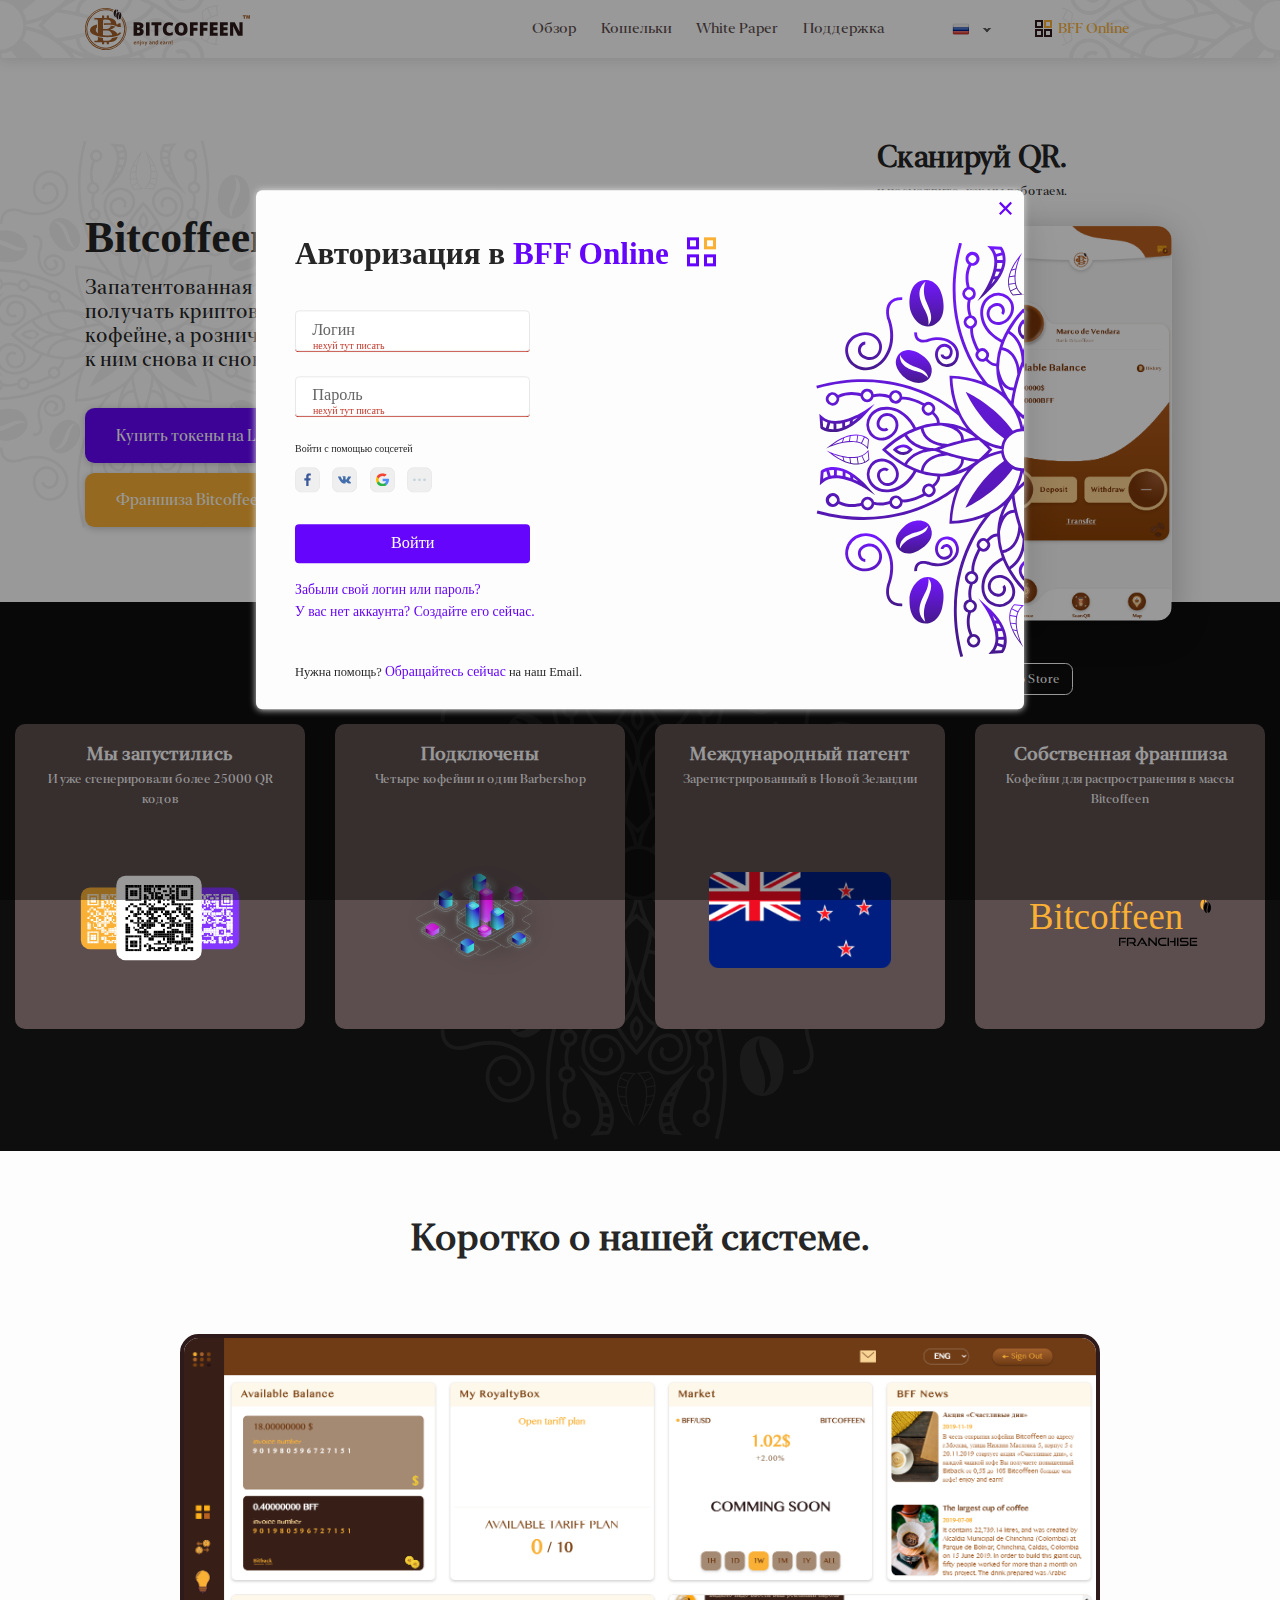
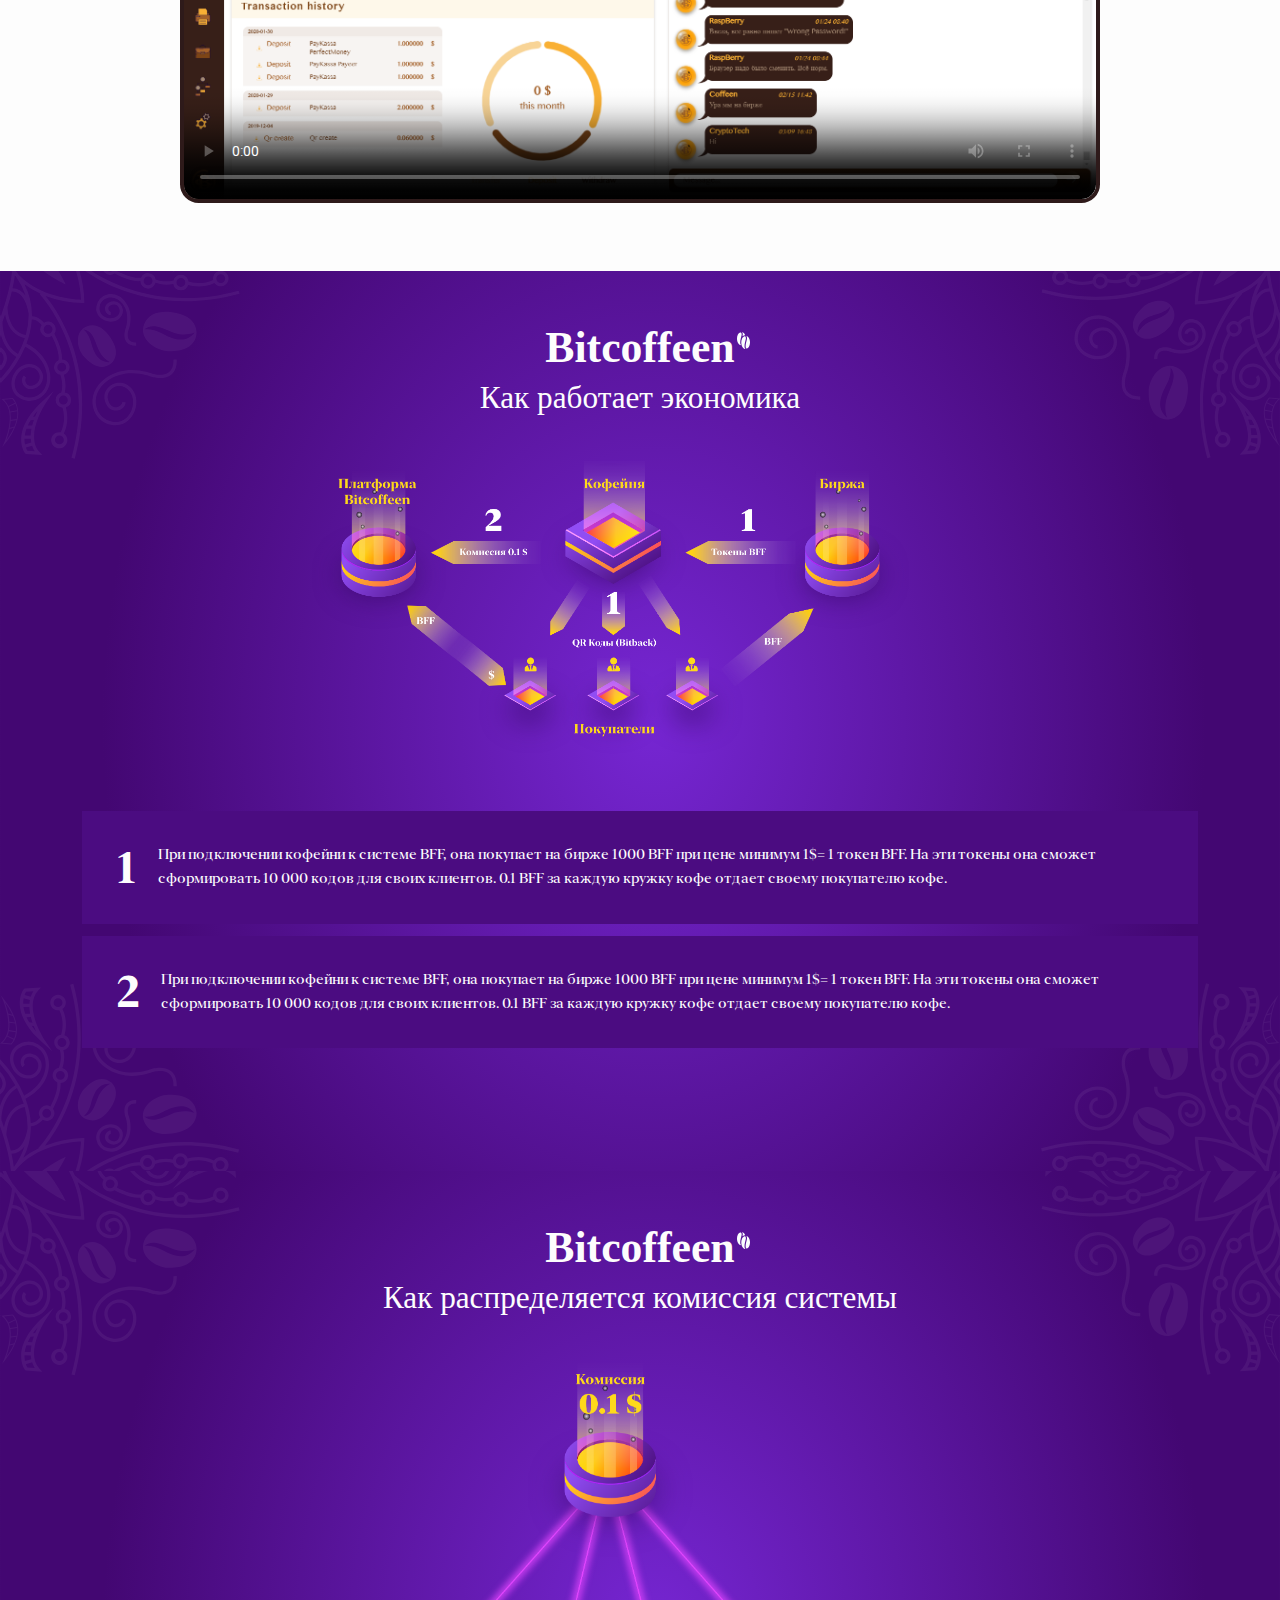
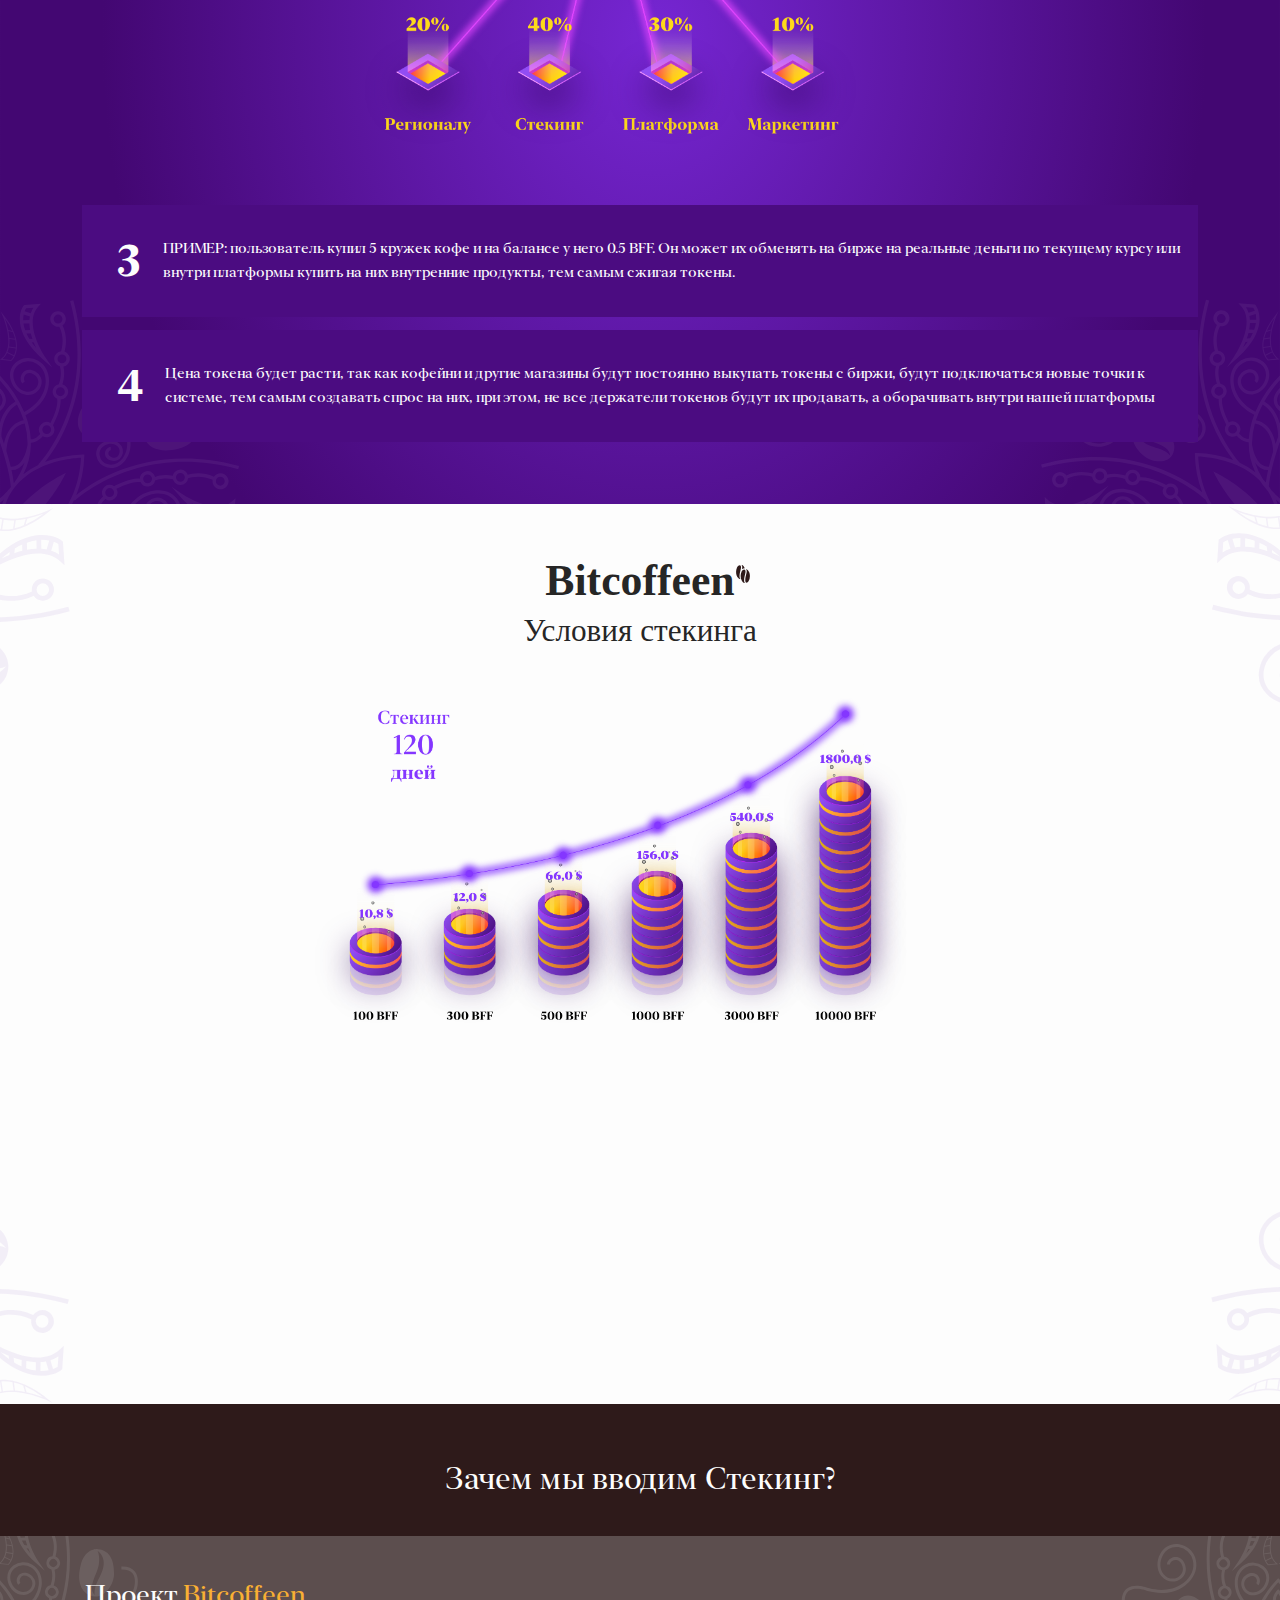
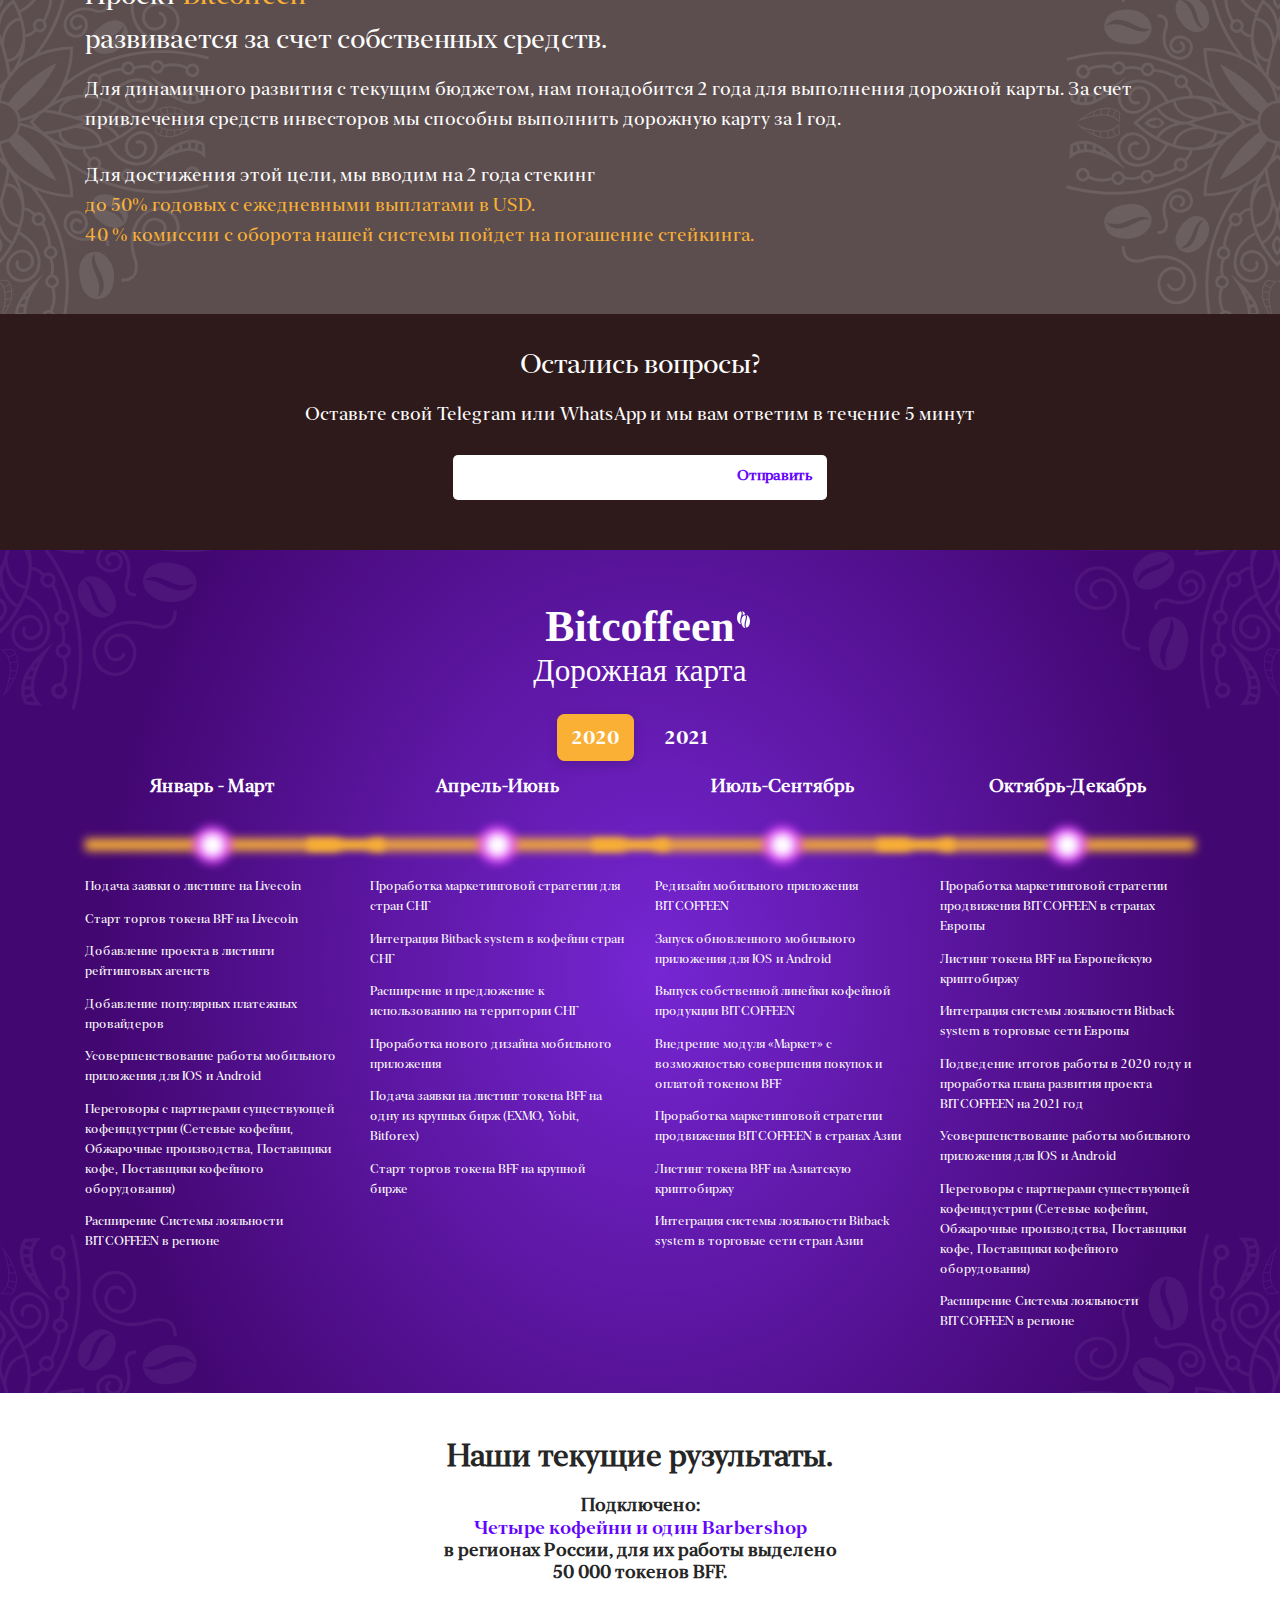
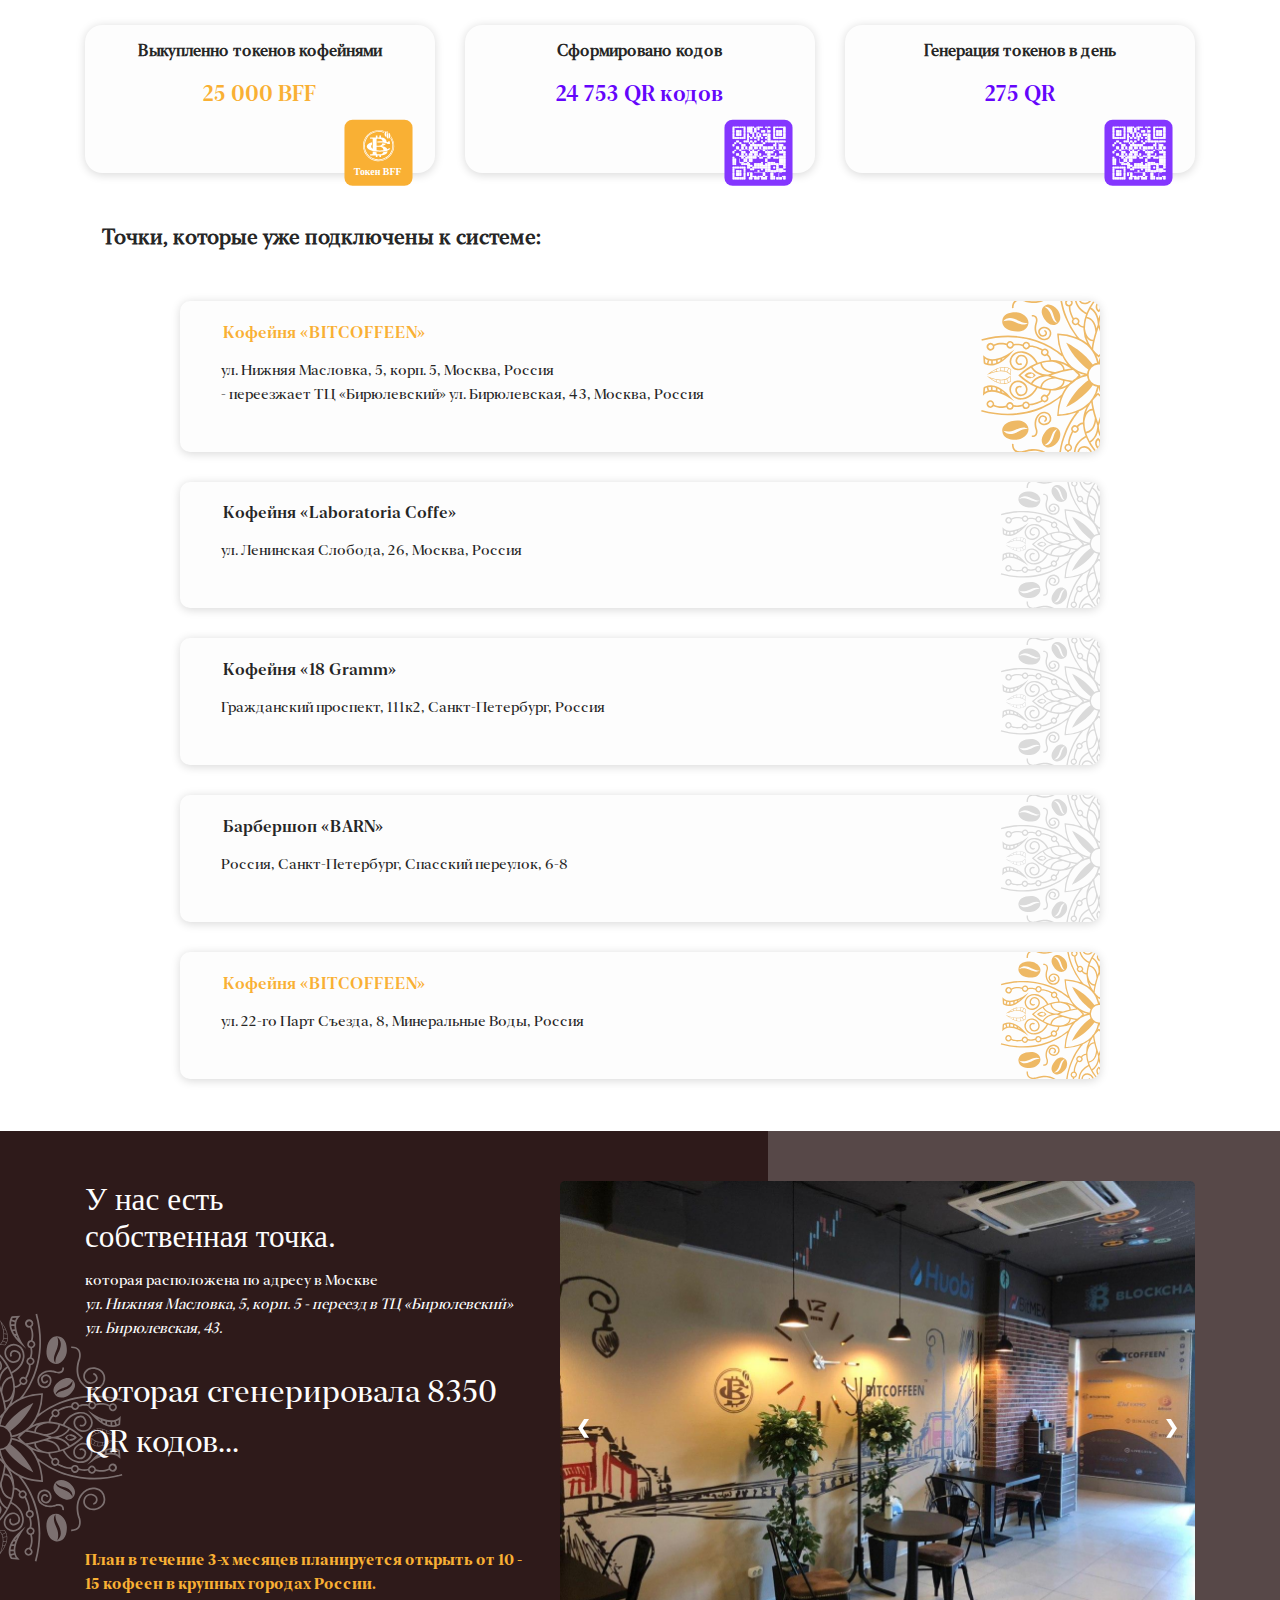
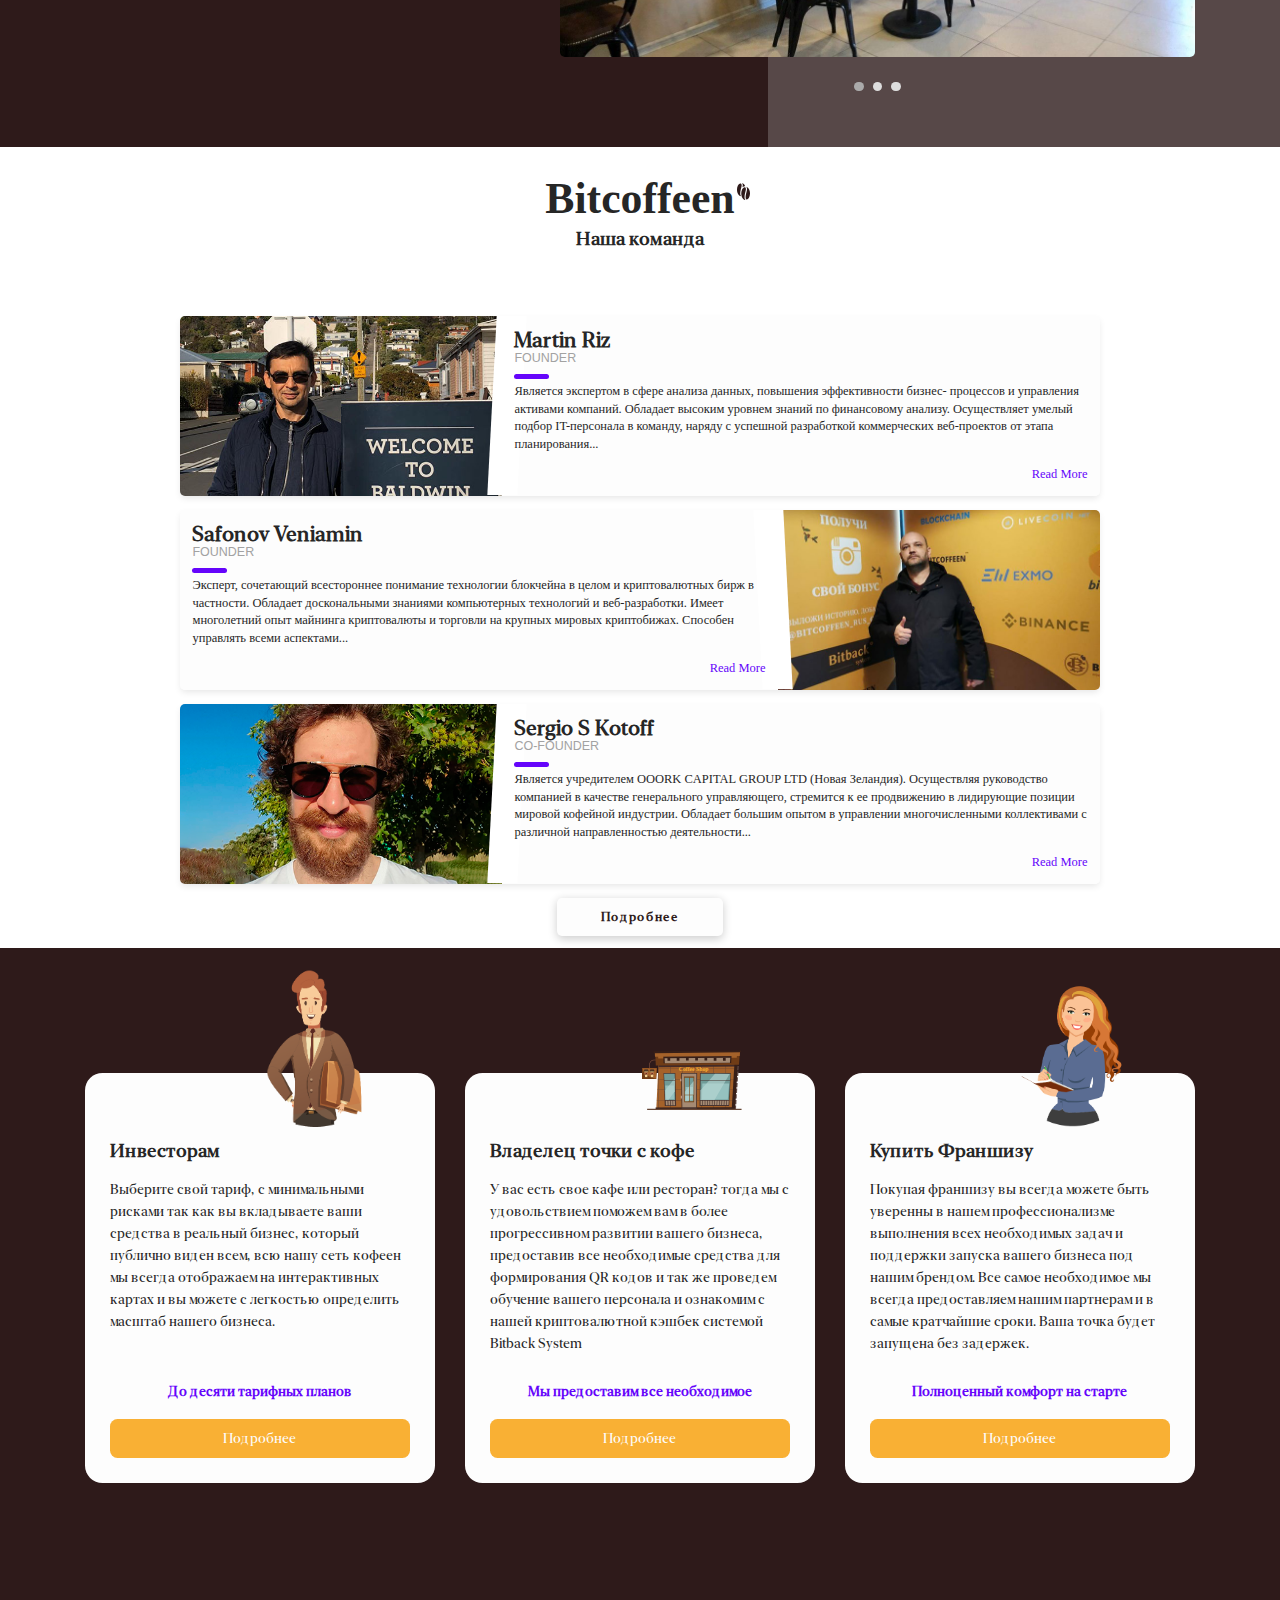
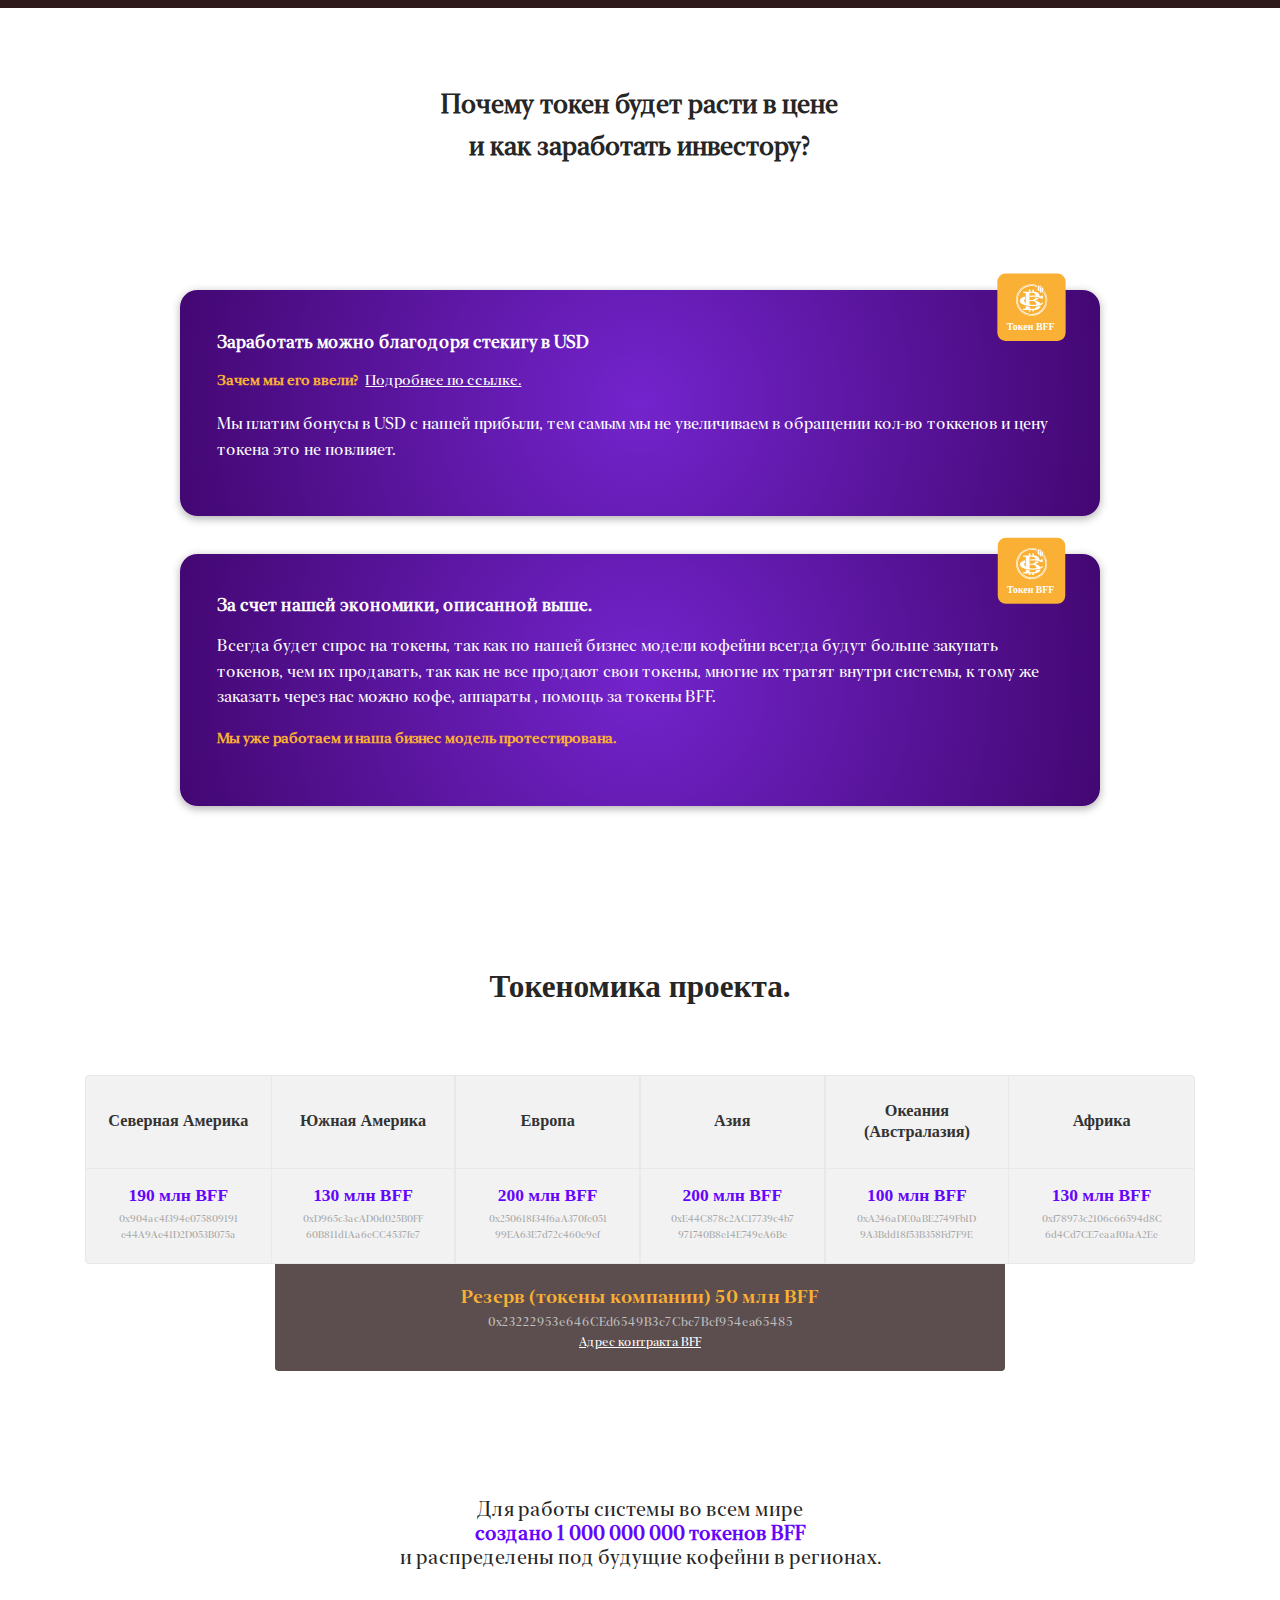
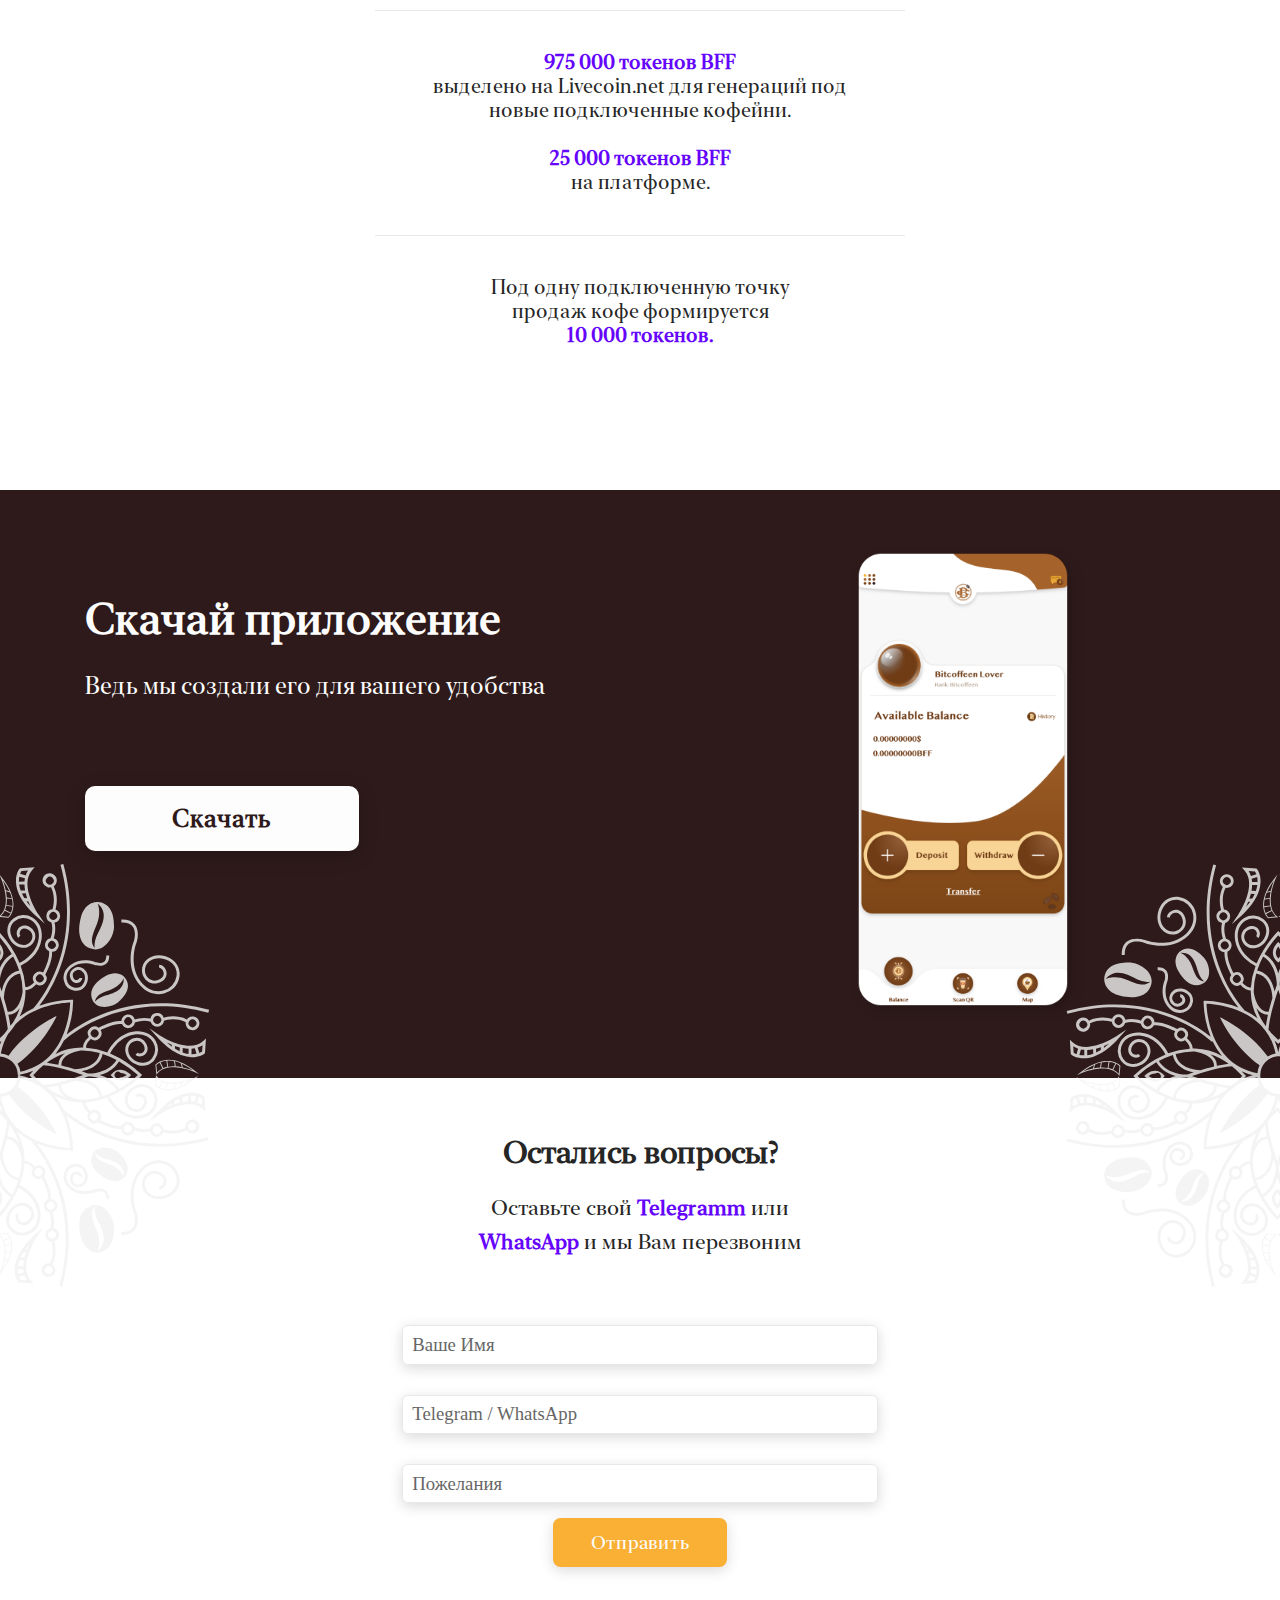
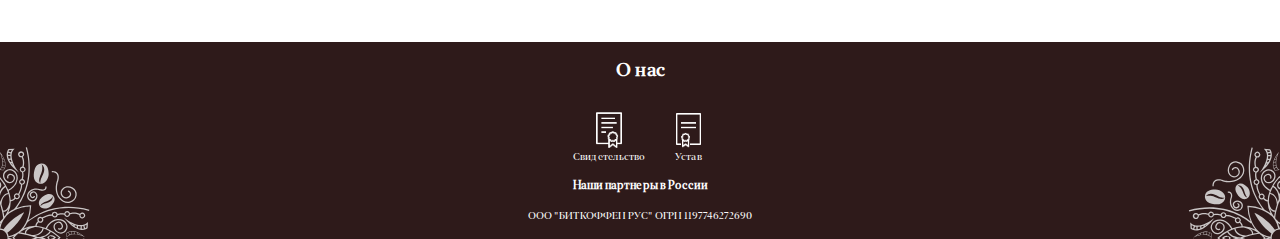
==== commit 1ffe7a69: "100420p3" ====
--- a/index.html
+++ b/index.html
@@ -69,7 +69,7 @@
 
 <section class="popup">
 		<div class="overlay_popup" style="display: none;"></div>
-			<div id="sign-in" class="sign sign--in " style="display: none;" >
+			<div id="sign-in" class="sign sign--in "  >
 				<div class="overlay_popup"></div>
 				<div class="sign-popup paterndouble">
 					<i class="popup-close">×</i>
--- a/css/app.min.css
+++ b/css/app.min.css
@@ -1 +1 @@
-@charset "UTF-8";*,::after,::before{-webkit-box-sizing:border-box;box-sizing:border-box}html{font-family:sans-serif;line-height:1.15;-webkit-text-size-adjust:100%;-webkit-tap-highlight-color:transparent}article,aside,figcaption,figure,footer,header,hgroup,main,nav,section{display:block}body{margin:0;font-family:-apple-system,BlinkMacSystemFont,"Segoe UI",Roboto,"Helvetica Neue",Arial,"Noto Sans",sans-serif,"Apple Color Emoji","Segoe UI Emoji","Segoe UI Symbol","Noto Color Emoji";font-size:1rem;font-weight:400;line-height:1.5;color:#212529;text-align:left;background-color:#fff}[tabindex="-1"]:focus:not(:focus-visible){outline:0!important}hr{-webkit-box-sizing:content-box;box-sizing:content-box;height:0;overflow:visible}h1,h2,h3,h4,h5,h6{margin-top:0;margin-bottom:.5rem}p{margin-top:0;margin-bottom:1rem}abbr[data-original-title],abbr[title]{text-decoration:underline;-webkit-text-decoration:underline dotted;text-decoration:underline dotted;cursor:help;border-bottom:0;-webkit-text-decoration-skip-ink:none;text-decoration-skip-ink:none}address{margin-bottom:1rem;font-style:normal;line-height:inherit}dl,ol,ul{margin-top:0;margin-bottom:1rem}ol ol,ol ul,ul ol,ul ul{margin-bottom:0}dt{font-weight:700}dd{margin-bottom:.5rem;margin-left:0}blockquote{margin:0 0 1rem}b,strong{font-weight:bolder}small{font-size:80%}sub,sup{position:relative;font-size:75%;line-height:0;vertical-align:baseline}sub{bottom:-.25em}sup{top:-.5em}a{color:#007bff;text-decoration:none;background-color:transparent}a:hover{color:#0056b3;text-decoration:underline}a:not([href]){color:inherit;text-decoration:none}a:not([href]):hover{color:inherit;text-decoration:none}code,kbd,pre,samp{font-family:SFMono-Regular,Menlo,Monaco,Consolas,"Liberation Mono","Courier New",monospace;font-size:1em}pre{margin-top:0;margin-bottom:1rem;overflow:auto}figure{margin:0 0 1rem}img{vertical-align:middle;border-style:none}svg{overflow:hidden;vertical-align:middle}table{border-collapse:collapse}caption{padding-top:.75rem;padding-bottom:.75rem;color:#6c757d;text-align:left;caption-side:bottom}th{text-align:inherit}label{display:inline-block;margin-bottom:.5rem}button{border-radius:0}button:focus{outline:1px dotted;outline:5px auto -webkit-focus-ring-color}button,input,optgroup,select,textarea{margin:0;font-family:inherit;font-size:inherit;line-height:inherit}button,input{overflow:visible}button,select{text-transform:none}select{word-wrap:normal}[type=button],[type=reset],[type=submit],button{-webkit-appearance:button}[type=button]:not(:disabled),[type=reset]:not(:disabled),[type=submit]:not(:disabled),button:not(:disabled){cursor:pointer}[type=button]::-moz-focus-inner,[type=reset]::-moz-focus-inner,[type=submit]::-moz-focus-inner,button::-moz-focus-inner{padding:0;border-style:none}input[type=checkbox],input[type=radio]{-webkit-box-sizing:border-box;box-sizing:border-box;padding:0}input[type=date],input[type=datetime-local],input[type=month],input[type=time]{-webkit-appearance:listbox}textarea{overflow:auto;resize:vertical}fieldset{min-width:0;padding:0;margin:0;border:0}legend{display:block;width:100%;max-width:100%;padding:0;margin-bottom:.5rem;font-size:1.5rem;line-height:inherit;color:inherit;white-space:normal}progress{vertical-align:baseline}[type=number]::-webkit-inner-spin-button,[type=number]::-webkit-outer-spin-button{height:auto}[type=search]{outline-offset:-2px;-webkit-appearance:none}[type=search]::-webkit-search-decoration{-webkit-appearance:none}::-webkit-file-upload-button{font:inherit;-webkit-appearance:button}output{display:inline-block}summary{display:list-item;cursor:pointer}template{display:none}[hidden]{display:none!important}html{-webkit-box-sizing:border-box;box-sizing:border-box;-ms-overflow-style:scrollbar}*,::after,::before{-webkit-box-sizing:inherit;box-sizing:inherit}.container{width:100%;padding-right:15px;padding-left:15px;margin-right:auto;margin-left:auto}@media (min-width:576px){.container{max-width:540px}}@media (min-width:768px){.container{max-width:720px}}@media (min-width:992px){.container{max-width:960px}}@media (min-width:1200px){.container{max-width:1140px}}.container-fluid,.container-lg,.container-md,.container-sm,.container-xl{width:100%;padding-right:15px;padding-left:15px;margin-right:auto;margin-left:auto}@media (min-width:576px){.container,.container-sm{max-width:540px}}@media (min-width:768px){.container,.container-md,.container-sm{max-width:720px}}@media (min-width:992px){.container,.container-lg,.container-md,.container-sm{max-width:960px}}@media (min-width:1200px){.container,.container-lg,.container-md,.container-sm,.container-xl{max-width:1140px}}.row{display:-webkit-box;display:-webkit-flex;display:-ms-flexbox;display:flex;-webkit-flex-wrap:wrap;-ms-flex-wrap:wrap;flex-wrap:wrap;margin-right:-15px;margin-left:-15px}.no-gutters{margin-right:0;margin-left:0}.no-gutters>.col,.no-gutters>[class*=col-]{padding-right:0;padding-left:0}.col,.col-1,.col-10,.col-11,.col-12,.col-2,.col-3,.col-4,.col-5,.col-6,.col-7,.col-8,.col-9,.col-auto,.col-lg,.col-lg-1,.col-lg-10,.col-lg-11,.col-lg-12,.col-lg-2,.col-lg-3,.col-lg-4,.col-lg-5,.col-lg-6,.col-lg-7,.col-lg-8,.col-lg-9,.col-lg-auto,.col-md,.col-md-1,.col-md-10,.col-md-11,.col-md-12,.col-md-2,.col-md-3,.col-md-4,.col-md-5,.col-md-6,.col-md-7,.col-md-8,.col-md-9,.col-md-auto,.col-sm,.col-sm-1,.col-sm-10,.col-sm-11,.col-sm-12,.col-sm-2,.col-sm-3,.col-sm-4,.col-sm-5,.col-sm-6,.col-sm-7,.col-sm-8,.col-sm-9,.col-sm-auto,.col-xl,.col-xl-1,.col-xl-10,.col-xl-11,.col-xl-12,.col-xl-2,.col-xl-3,.col-xl-4,.col-xl-5,.col-xl-6,.col-xl-7,.col-xl-8,.col-xl-9,.col-xl-auto{position:relative;width:100%;padding-right:15px;padding-left:15px}.col{-webkit-flex-basis:0;-ms-flex-preferred-size:0;flex-basis:0;-webkit-box-flex:1;-webkit-flex-grow:1;-ms-flex-positive:1;flex-grow:1;max-width:100%}.row-cols-1>*{-webkit-box-flex:0;-webkit-flex:0 0 100%;-ms-flex:0 0 100%;flex:0 0 100%;max-width:100%}.row-cols-2>*{-webkit-box-flex:0;-webkit-flex:0 0 50%;-ms-flex:0 0 50%;flex:0 0 50%;max-width:50%}.row-cols-3>*{-webkit-box-flex:0;-webkit-flex:0 0 33.33333%;-ms-flex:0 0 33.33333%;flex:0 0 33.33333%;max-width:33.33333%}.row-cols-4>*{-webkit-box-flex:0;-webkit-flex:0 0 25%;-ms-flex:0 0 25%;flex:0 0 25%;max-width:25%}.row-cols-5>*{-webkit-box-flex:0;-webkit-flex:0 0 20%;-ms-flex:0 0 20%;flex:0 0 20%;max-width:20%}.row-cols-6>*{-webkit-box-flex:0;-webkit-flex:0 0 16.66667%;-ms-flex:0 0 16.66667%;flex:0 0 16.66667%;max-width:16.66667%}.col-auto{-webkit-box-flex:0;-webkit-flex:0 0 auto;-ms-flex:0 0 auto;flex:0 0 auto;width:auto;max-width:100%}.col-1{-webkit-box-flex:0;-webkit-flex:0 0 8.33333%;-ms-flex:0 0 8.33333%;flex:0 0 8.33333%;max-width:8.33333%}.col-2{-webkit-box-flex:0;-webkit-flex:0 0 16.66667%;-ms-flex:0 0 16.66667%;flex:0 0 16.66667%;max-width:16.66667%}.col-3{-webkit-box-flex:0;-webkit-flex:0 0 25%;-ms-flex:0 0 25%;flex:0 0 25%;max-width:25%}.col-4{-webkit-box-flex:0;-webkit-flex:0 0 33.33333%;-ms-flex:0 0 33.33333%;flex:0 0 33.33333%;max-width:33.33333%}.col-5{-webkit-box-flex:0;-webkit-flex:0 0 41.66667%;-ms-flex:0 0 41.66667%;flex:0 0 41.66667%;max-width:41.66667%}.col-6{-webkit-box-flex:0;-webkit-flex:0 0 50%;-ms-flex:0 0 50%;flex:0 0 50%;max-width:50%}.col-7{-webkit-box-flex:0;-webkit-flex:0 0 58.33333%;-ms-flex:0 0 58.33333%;flex:0 0 58.33333%;max-width:58.33333%}.col-8{-webkit-box-flex:0;-webkit-flex:0 0 66.66667%;-ms-flex:0 0 66.66667%;flex:0 0 66.66667%;max-width:66.66667%}.col-9{-webkit-box-flex:0;-webkit-flex:0 0 75%;-ms-flex:0 0 75%;flex:0 0 75%;max-width:75%}.col-10{-webkit-box-flex:0;-webkit-flex:0 0 83.33333%;-ms-flex:0 0 83.33333%;flex:0 0 83.33333%;max-width:83.33333%}.col-11{-webkit-box-flex:0;-webkit-flex:0 0 91.66667%;-ms-flex:0 0 91.66667%;flex:0 0 91.66667%;max-width:91.66667%}.col-12{-webkit-box-flex:0;-webkit-flex:0 0 100%;-ms-flex:0 0 100%;flex:0 0 100%;max-width:100%}.order-first{-webkit-box-ordinal-group:0;-webkit-order:-1;-ms-flex-order:-1;order:-1}.order-last{-webkit-box-ordinal-group:14;-webkit-order:13;-ms-flex-order:13;order:13}.order-0{-webkit-box-ordinal-group:1;-webkit-order:0;-ms-flex-order:0;order:0}.order-1{-webkit-box-ordinal-group:2;-webkit-order:1;-ms-flex-order:1;order:1}.order-2{-webkit-box-ordinal-group:3;-webkit-order:2;-ms-flex-order:2;order:2}.order-3{-webkit-box-ordinal-group:4;-webkit-order:3;-ms-flex-order:3;order:3}.order-4{-webkit-box-ordinal-group:5;-webkit-order:4;-ms-flex-order:4;order:4}.order-5{-webkit-box-ordinal-group:6;-webkit-order:5;-ms-flex-order:5;order:5}.order-6{-webkit-box-ordinal-group:7;-webkit-order:6;-ms-flex-order:6;order:6}.order-7{-webkit-box-ordinal-group:8;-webkit-order:7;-ms-flex-order:7;order:7}.order-8{-webkit-box-ordinal-group:9;-webkit-order:8;-ms-flex-order:8;order:8}.order-9{-webkit-box-ordinal-group:10;-webkit-order:9;-ms-flex-order:9;order:9}.order-10{-webkit-box-ordinal-group:11;-webkit-order:10;-ms-flex-order:10;order:10}.order-11{-webkit-box-ordinal-group:12;-webkit-order:11;-ms-flex-order:11;order:11}.order-12{-webkit-box-ordinal-group:13;-webkit-order:12;-ms-flex-order:12;order:12}.offset-1{margin-left:8.33333%}.offset-2{margin-left:16.66667%}.offset-3{margin-left:25%}.offset-4{margin-left:33.33333%}.offset-5{margin-left:41.66667%}.offset-6{margin-left:50%}.offset-7{margin-left:58.33333%}.offset-8{margin-left:66.66667%}.offset-9{margin-left:75%}.offset-10{margin-left:83.33333%}.offset-11{margin-left:91.66667%}@media (min-width:576px){.col-sm{-webkit-flex-basis:0;-ms-flex-preferred-size:0;flex-basis:0;-webkit-box-flex:1;-webkit-flex-grow:1;-ms-flex-positive:1;flex-grow:1;max-width:100%}.row-cols-sm-1>*{-webkit-box-flex:0;-webkit-flex:0 0 100%;-ms-flex:0 0 100%;flex:0 0 100%;max-width:100%}.row-cols-sm-2>*{-webkit-box-flex:0;-webkit-flex:0 0 50%;-ms-flex:0 0 50%;flex:0 0 50%;max-width:50%}.row-cols-sm-3>*{-webkit-box-flex:0;-webkit-flex:0 0 33.33333%;-ms-flex:0 0 33.33333%;flex:0 0 33.33333%;max-width:33.33333%}.row-cols-sm-4>*{-webkit-box-flex:0;-webkit-flex:0 0 25%;-ms-flex:0 0 25%;flex:0 0 25%;max-width:25%}.row-cols-sm-5>*{-webkit-box-flex:0;-webkit-flex:0 0 20%;-ms-flex:0 0 20%;flex:0 0 20%;max-width:20%}.row-cols-sm-6>*{-webkit-box-flex:0;-webkit-flex:0 0 16.66667%;-ms-flex:0 0 16.66667%;flex:0 0 16.66667%;max-width:16.66667%}.col-sm-auto{-webkit-box-flex:0;-webkit-flex:0 0 auto;-ms-flex:0 0 auto;flex:0 0 auto;width:auto;max-width:100%}.col-sm-1{-webkit-box-flex:0;-webkit-flex:0 0 8.33333%;-ms-flex:0 0 8.33333%;flex:0 0 8.33333%;max-width:8.33333%}.col-sm-2{-webkit-box-flex:0;-webkit-flex:0 0 16.66667%;-ms-flex:0 0 16.66667%;flex:0 0 16.66667%;max-width:16.66667%}.col-sm-3{-webkit-box-flex:0;-webkit-flex:0 0 25%;-ms-flex:0 0 25%;flex:0 0 25%;max-width:25%}.col-sm-4{-webkit-box-flex:0;-webkit-flex:0 0 33.33333%;-ms-flex:0 0 33.33333%;flex:0 0 33.33333%;max-width:33.33333%}.col-sm-5{-webkit-box-flex:0;-webkit-flex:0 0 41.66667%;-ms-flex:0 0 41.66667%;flex:0 0 41.66667%;max-width:41.66667%}.col-sm-6{-webkit-box-flex:0;-webkit-flex:0 0 50%;-ms-flex:0 0 50%;flex:0 0 50%;max-width:50%}.col-sm-7{-webkit-box-flex:0;-webkit-flex:0 0 58.33333%;-ms-flex:0 0 58.33333%;flex:0 0 58.33333%;max-width:58.33333%}.col-sm-8{-webkit-box-flex:0;-webkit-flex:0 0 66.66667%;-ms-flex:0 0 66.66667%;flex:0 0 66.66667%;max-width:66.66667%}.col-sm-9{-webkit-box-flex:0;-webkit-flex:0 0 75%;-ms-flex:0 0 75%;flex:0 0 75%;max-width:75%}.col-sm-10{-webkit-box-flex:0;-webkit-flex:0 0 83.33333%;-ms-flex:0 0 83.33333%;flex:0 0 83.33333%;max-width:83.33333%}.col-sm-11{-webkit-box-flex:0;-webkit-flex:0 0 91.66667%;-ms-flex:0 0 91.66667%;flex:0 0 91.66667%;max-width:91.66667%}.col-sm-12{-webkit-box-flex:0;-webkit-flex:0 0 100%;-ms-flex:0 0 100%;flex:0 0 100%;max-width:100%}.order-sm-first{-webkit-box-ordinal-group:0;-webkit-order:-1;-ms-flex-order:-1;order:-1}.order-sm-last{-webkit-box-ordinal-group:14;-webkit-order:13;-ms-flex-order:13;order:13}.order-sm-0{-webkit-box-ordinal-group:1;-webkit-order:0;-ms-flex-order:0;order:0}.order-sm-1{-webkit-box-ordinal-group:2;-webkit-order:1;-ms-flex-order:1;order:1}.order-sm-2{-webkit-box-ordinal-group:3;-webkit-order:2;-ms-flex-order:2;order:2}.order-sm-3{-webkit-box-ordinal-group:4;-webkit-order:3;-ms-flex-order:3;order:3}.order-sm-4{-webkit-box-ordinal-group:5;-webkit-order:4;-ms-flex-order:4;order:4}.order-sm-5{-webkit-box-ordinal-group:6;-webkit-order:5;-ms-flex-order:5;order:5}.order-sm-6{-webkit-box-ordinal-group:7;-webkit-order:6;-ms-flex-order:6;order:6}.order-sm-7{-webkit-box-ordinal-group:8;-webkit-order:7;-ms-flex-order:7;order:7}.order-sm-8{-webkit-box-ordinal-group:9;-webkit-order:8;-ms-flex-order:8;order:8}.order-sm-9{-webkit-box-ordinal-group:10;-webkit-order:9;-ms-flex-order:9;order:9}.order-sm-10{-webkit-box-ordinal-group:11;-webkit-order:10;-ms-flex-order:10;order:10}.order-sm-11{-webkit-box-ordinal-group:12;-webkit-order:11;-ms-flex-order:11;order:11}.order-sm-12{-webkit-box-ordinal-group:13;-webkit-order:12;-ms-flex-order:12;order:12}.offset-sm-0{margin-left:0}.offset-sm-1{margin-left:8.33333%}.offset-sm-2{margin-left:16.66667%}.offset-sm-3{margin-left:25%}.offset-sm-4{margin-left:33.33333%}.offset-sm-5{margin-left:41.66667%}.offset-sm-6{margin-left:50%}.offset-sm-7{margin-left:58.33333%}.offset-sm-8{margin-left:66.66667%}.offset-sm-9{margin-left:75%}.offset-sm-10{margin-left:83.33333%}.offset-sm-11{margin-left:91.66667%}}@media (min-width:768px){.col-md{-webkit-flex-basis:0;-ms-flex-preferred-size:0;flex-basis:0;-webkit-box-flex:1;-webkit-flex-grow:1;-ms-flex-positive:1;flex-grow:1;max-width:100%}.row-cols-md-1>*{-webkit-box-flex:0;-webkit-flex:0 0 100%;-ms-flex:0 0 100%;flex:0 0 100%;max-width:100%}.row-cols-md-2>*{-webkit-box-flex:0;-webkit-flex:0 0 50%;-ms-flex:0 0 50%;flex:0 0 50%;max-width:50%}.row-cols-md-3>*{-webkit-box-flex:0;-webkit-flex:0 0 33.33333%;-ms-flex:0 0 33.33333%;flex:0 0 33.33333%;max-width:33.33333%}.row-cols-md-4>*{-webkit-box-flex:0;-webkit-flex:0 0 25%;-ms-flex:0 0 25%;flex:0 0 25%;max-width:25%}.row-cols-md-5>*{-webkit-box-flex:0;-webkit-flex:0 0 20%;-ms-flex:0 0 20%;flex:0 0 20%;max-width:20%}.row-cols-md-6>*{-webkit-box-flex:0;-webkit-flex:0 0 16.66667%;-ms-flex:0 0 16.66667%;flex:0 0 16.66667%;max-width:16.66667%}.col-md-auto{-webkit-box-flex:0;-webkit-flex:0 0 auto;-ms-flex:0 0 auto;flex:0 0 auto;width:auto;max-width:100%}.col-md-1{-webkit-box-flex:0;-webkit-flex:0 0 8.33333%;-ms-flex:0 0 8.33333%;flex:0 0 8.33333%;max-width:8.33333%}.col-md-2{-webkit-box-flex:0;-webkit-flex:0 0 16.66667%;-ms-flex:0 0 16.66667%;flex:0 0 16.66667%;max-width:16.66667%}.col-md-3{-webkit-box-flex:0;-webkit-flex:0 0 25%;-ms-flex:0 0 25%;flex:0 0 25%;max-width:25%}.col-md-4{-webkit-box-flex:0;-webkit-flex:0 0 33.33333%;-ms-flex:0 0 33.33333%;flex:0 0 33.33333%;max-width:33.33333%}.col-md-5{-webkit-box-flex:0;-webkit-flex:0 0 41.66667%;-ms-flex:0 0 41.66667%;flex:0 0 41.66667%;max-width:41.66667%}.col-md-6{-webkit-box-flex:0;-webkit-flex:0 0 50%;-ms-flex:0 0 50%;flex:0 0 50%;max-width:50%}.col-md-7{-webkit-box-flex:0;-webkit-flex:0 0 58.33333%;-ms-flex:0 0 58.33333%;flex:0 0 58.33333%;max-width:58.33333%}.col-md-8{-webkit-box-flex:0;-webkit-flex:0 0 66.66667%;-ms-flex:0 0 66.66667%;flex:0 0 66.66667%;max-width:66.66667%}.col-md-9{-webkit-box-flex:0;-webkit-flex:0 0 75%;-ms-flex:0 0 75%;flex:0 0 75%;max-width:75%}.col-md-10{-webkit-box-flex:0;-webkit-flex:0 0 83.33333%;-ms-flex:0 0 83.33333%;flex:0 0 83.33333%;max-width:83.33333%}.col-md-11{-webkit-box-flex:0;-webkit-flex:0 0 91.66667%;-ms-flex:0 0 91.66667%;flex:0 0 91.66667%;max-width:91.66667%}.col-md-12{-webkit-box-flex:0;-webkit-flex:0 0 100%;-ms-flex:0 0 100%;flex:0 0 100%;max-width:100%}.order-md-first{-webkit-box-ordinal-group:0;-webkit-order:-1;-ms-flex-order:-1;order:-1}.order-md-last{-webkit-box-ordinal-group:14;-webkit-order:13;-ms-flex-order:13;order:13}.order-md-0{-webkit-box-ordinal-group:1;-webkit-order:0;-ms-flex-order:0;order:0}.order-md-1{-webkit-box-ordinal-group:2;-webkit-order:1;-ms-flex-order:1;order:1}.order-md-2{-webkit-box-ordinal-group:3;-webkit-order:2;-ms-flex-order:2;order:2}.order-md-3{-webkit-box-ordinal-group:4;-webkit-order:3;-ms-flex-order:3;order:3}.order-md-4{-webkit-box-ordinal-group:5;-webkit-order:4;-ms-flex-order:4;order:4}.order-md-5{-webkit-box-ordinal-group:6;-webkit-order:5;-ms-flex-order:5;order:5}.order-md-6{-webkit-box-ordinal-group:7;-webkit-order:6;-ms-flex-order:6;order:6}.order-md-7{-webkit-box-ordinal-group:8;-webkit-order:7;-ms-flex-order:7;order:7}.order-md-8{-webkit-box-ordinal-group:9;-webkit-order:8;-ms-flex-order:8;order:8}.order-md-9{-webkit-box-ordinal-group:10;-webkit-order:9;-ms-flex-order:9;order:9}.order-md-10{-webkit-box-ordinal-group:11;-webkit-order:10;-ms-flex-order:10;order:10}.order-md-11{-webkit-box-ordinal-group:12;-webkit-order:11;-ms-flex-order:11;order:11}.order-md-12{-webkit-box-ordinal-group:13;-webkit-order:12;-ms-flex-order:12;order:12}.offset-md-0{margin-left:0}.offset-md-1{margin-left:8.33333%}.offset-md-2{margin-left:16.66667%}.offset-md-3{margin-left:25%}.offset-md-4{margin-left:33.33333%}.offset-md-5{margin-left:41.66667%}.offset-md-6{margin-left:50%}.offset-md-7{margin-left:58.33333%}.offset-md-8{margin-left:66.66667%}.offset-md-9{margin-left:75%}.offset-md-10{margin-left:83.33333%}.offset-md-11{margin-left:91.66667%}}@media (min-width:992px){.col-lg{-webkit-flex-basis:0;-ms-flex-preferred-size:0;flex-basis:0;-webkit-box-flex:1;-webkit-flex-grow:1;-ms-flex-positive:1;flex-grow:1;max-width:100%}.row-cols-lg-1>*{-webkit-box-flex:0;-webkit-flex:0 0 100%;-ms-flex:0 0 100%;flex:0 0 100%;max-width:100%}.row-cols-lg-2>*{-webkit-box-flex:0;-webkit-flex:0 0 50%;-ms-flex:0 0 50%;flex:0 0 50%;max-width:50%}.row-cols-lg-3>*{-webkit-box-flex:0;-webkit-flex:0 0 33.33333%;-ms-flex:0 0 33.33333%;flex:0 0 33.33333%;max-width:33.33333%}.row-cols-lg-4>*{-webkit-box-flex:0;-webkit-flex:0 0 25%;-ms-flex:0 0 25%;flex:0 0 25%;max-width:25%}.row-cols-lg-5>*{-webkit-box-flex:0;-webkit-flex:0 0 20%;-ms-flex:0 0 20%;flex:0 0 20%;max-width:20%}.row-cols-lg-6>*{-webkit-box-flex:0;-webkit-flex:0 0 16.66667%;-ms-flex:0 0 16.66667%;flex:0 0 16.66667%;max-width:16.66667%}.col-lg-auto{-webkit-box-flex:0;-webkit-flex:0 0 auto;-ms-flex:0 0 auto;flex:0 0 auto;width:auto;max-width:100%}.col-lg-1{-webkit-box-flex:0;-webkit-flex:0 0 8.33333%;-ms-flex:0 0 8.33333%;flex:0 0 8.33333%;max-width:8.33333%}.col-lg-2{-webkit-box-flex:0;-webkit-flex:0 0 16.66667%;-ms-flex:0 0 16.66667%;flex:0 0 16.66667%;max-width:16.66667%}.col-lg-3{-webkit-box-flex:0;-webkit-flex:0 0 25%;-ms-flex:0 0 25%;flex:0 0 25%;max-width:25%}.col-lg-4{-webkit-box-flex:0;-webkit-flex:0 0 33.33333%;-ms-flex:0 0 33.33333%;flex:0 0 33.33333%;max-width:33.33333%}.col-lg-5{-webkit-box-flex:0;-webkit-flex:0 0 41.66667%;-ms-flex:0 0 41.66667%;flex:0 0 41.66667%;max-width:41.66667%}.col-lg-6{-webkit-box-flex:0;-webkit-flex:0 0 50%;-ms-flex:0 0 50%;flex:0 0 50%;max-width:50%}.col-lg-7{-webkit-box-flex:0;-webkit-flex:0 0 58.33333%;-ms-flex:0 0 58.33333%;flex:0 0 58.33333%;max-width:58.33333%}.col-lg-8{-webkit-box-flex:0;-webkit-flex:0 0 66.66667%;-ms-flex:0 0 66.66667%;flex:0 0 66.66667%;max-width:66.66667%}.col-lg-9{-webkit-box-flex:0;-webkit-flex:0 0 75%;-ms-flex:0 0 75%;flex:0 0 75%;max-width:75%}.col-lg-10{-webkit-box-flex:0;-webkit-flex:0 0 83.33333%;-ms-flex:0 0 83.33333%;flex:0 0 83.33333%;max-width:83.33333%}.col-lg-11{-webkit-box-flex:0;-webkit-flex:0 0 91.66667%;-ms-flex:0 0 91.66667%;flex:0 0 91.66667%;max-width:91.66667%}.col-lg-12{-webkit-box-flex:0;-webkit-flex:0 0 100%;-ms-flex:0 0 100%;flex:0 0 100%;max-width:100%}.order-lg-first{-webkit-box-ordinal-group:0;-webkit-order:-1;-ms-flex-order:-1;order:-1}.order-lg-last{-webkit-box-ordinal-group:14;-webkit-order:13;-ms-flex-order:13;order:13}.order-lg-0{-webkit-box-ordinal-group:1;-webkit-order:0;-ms-flex-order:0;order:0}.order-lg-1{-webkit-box-ordinal-group:2;-webkit-order:1;-ms-flex-order:1;order:1}.order-lg-2{-webkit-box-ordinal-group:3;-webkit-order:2;-ms-flex-order:2;order:2}.order-lg-3{-webkit-box-ordinal-group:4;-webkit-order:3;-ms-flex-order:3;order:3}.order-lg-4{-webkit-box-ordinal-group:5;-webkit-order:4;-ms-flex-order:4;order:4}.order-lg-5{-webkit-box-ordinal-group:6;-webkit-order:5;-ms-flex-order:5;order:5}.order-lg-6{-webkit-box-ordinal-group:7;-webkit-order:6;-ms-flex-order:6;order:6}.order-lg-7{-webkit-box-ordinal-group:8;-webkit-order:7;-ms-flex-order:7;order:7}.order-lg-8{-webkit-box-ordinal-group:9;-webkit-order:8;-ms-flex-order:8;order:8}.order-lg-9{-webkit-box-ordinal-group:10;-webkit-order:9;-ms-flex-order:9;order:9}.order-lg-10{-webkit-box-ordinal-group:11;-webkit-order:10;-ms-flex-order:10;order:10}.order-lg-11{-webkit-box-ordinal-group:12;-webkit-order:11;-ms-flex-order:11;order:11}.order-lg-12{-webkit-box-ordinal-group:13;-webkit-order:12;-ms-flex-order:12;order:12}.offset-lg-0{margin-left:0}.offset-lg-1{margin-left:8.33333%}.offset-lg-2{margin-left:16.66667%}.offset-lg-3{margin-left:25%}.offset-lg-4{margin-left:33.33333%}.offset-lg-5{margin-left:41.66667%}.offset-lg-6{margin-left:50%}.offset-lg-7{margin-left:58.33333%}.offset-lg-8{margin-left:66.66667%}.offset-lg-9{margin-left:75%}.offset-lg-10{margin-left:83.33333%}.offset-lg-11{margin-left:91.66667%}}@media (min-width:1200px){.col-xl{-webkit-flex-basis:0;-ms-flex-preferred-size:0;flex-basis:0;-webkit-box-flex:1;-webkit-flex-grow:1;-ms-flex-positive:1;flex-grow:1;max-width:100%}.row-cols-xl-1>*{-webkit-box-flex:0;-webkit-flex:0 0 100%;-ms-flex:0 0 100%;flex:0 0 100%;max-width:100%}.row-cols-xl-2>*{-webkit-box-flex:0;-webkit-flex:0 0 50%;-ms-flex:0 0 50%;flex:0 0 50%;max-width:50%}.row-cols-xl-3>*{-webkit-box-flex:0;-webkit-flex:0 0 33.33333%;-ms-flex:0 0 33.33333%;flex:0 0 33.33333%;max-width:33.33333%}.row-cols-xl-4>*{-webkit-box-flex:0;-webkit-flex:0 0 25%;-ms-flex:0 0 25%;flex:0 0 25%;max-width:25%}.row-cols-xl-5>*{-webkit-box-flex:0;-webkit-flex:0 0 20%;-ms-flex:0 0 20%;flex:0 0 20%;max-width:20%}.row-cols-xl-6>*{-webkit-box-flex:0;-webkit-flex:0 0 16.66667%;-ms-flex:0 0 16.66667%;flex:0 0 16.66667%;max-width:16.66667%}.col-xl-auto{-webkit-box-flex:0;-webkit-flex:0 0 auto;-ms-flex:0 0 auto;flex:0 0 auto;width:auto;max-width:100%}.col-xl-1{-webkit-box-flex:0;-webkit-flex:0 0 8.33333%;-ms-flex:0 0 8.33333%;flex:0 0 8.33333%;max-width:8.33333%}.col-xl-2{-webkit-box-flex:0;-webkit-flex:0 0 16.66667%;-ms-flex:0 0 16.66667%;flex:0 0 16.66667%;max-width:16.66667%}.col-xl-3{-webkit-box-flex:0;-webkit-flex:0 0 25%;-ms-flex:0 0 25%;flex:0 0 25%;max-width:25%}.col-xl-4{-webkit-box-flex:0;-webkit-flex:0 0 33.33333%;-ms-flex:0 0 33.33333%;flex:0 0 33.33333%;max-width:33.33333%}.col-xl-5{-webkit-box-flex:0;-webkit-flex:0 0 41.66667%;-ms-flex:0 0 41.66667%;flex:0 0 41.66667%;max-width:41.66667%}.col-xl-6{-webkit-box-flex:0;-webkit-flex:0 0 50%;-ms-flex:0 0 50%;flex:0 0 50%;max-width:50%}.col-xl-7{-webkit-box-flex:0;-webkit-flex:0 0 58.33333%;-ms-flex:0 0 58.33333%;flex:0 0 58.33333%;max-width:58.33333%}.col-xl-8{-webkit-box-flex:0;-webkit-flex:0 0 66.66667%;-ms-flex:0 0 66.66667%;flex:0 0 66.66667%;max-width:66.66667%}.col-xl-9{-webkit-box-flex:0;-webkit-flex:0 0 75%;-ms-flex:0 0 75%;flex:0 0 75%;max-width:75%}.col-xl-10{-webkit-box-flex:0;-webkit-flex:0 0 83.33333%;-ms-flex:0 0 83.33333%;flex:0 0 83.33333%;max-width:83.33333%}.col-xl-11{-webkit-box-flex:0;-webkit-flex:0 0 91.66667%;-ms-flex:0 0 91.66667%;flex:0 0 91.66667%;max-width:91.66667%}.col-xl-12{-webkit-box-flex:0;-webkit-flex:0 0 100%;-ms-flex:0 0 100%;flex:0 0 100%;max-width:100%}.order-xl-first{-webkit-box-ordinal-group:0;-webkit-order:-1;-ms-flex-order:-1;order:-1}.order-xl-last{-webkit-box-ordinal-group:14;-webkit-order:13;-ms-flex-order:13;order:13}.order-xl-0{-webkit-box-ordinal-group:1;-webkit-order:0;-ms-flex-order:0;order:0}.order-xl-1{-webkit-box-ordinal-group:2;-webkit-order:1;-ms-flex-order:1;order:1}.order-xl-2{-webkit-box-ordinal-group:3;-webkit-order:2;-ms-flex-order:2;order:2}.order-xl-3{-webkit-box-ordinal-group:4;-webkit-order:3;-ms-flex-order:3;order:3}.order-xl-4{-webkit-box-ordinal-group:5;-webkit-order:4;-ms-flex-order:4;order:4}.order-xl-5{-webkit-box-ordinal-group:6;-webkit-order:5;-ms-flex-order:5;order:5}.order-xl-6{-webkit-box-ordinal-group:7;-webkit-order:6;-ms-flex-order:6;order:6}.order-xl-7{-webkit-box-ordinal-group:8;-webkit-order:7;-ms-flex-order:7;order:7}.order-xl-8{-webkit-box-ordinal-group:9;-webkit-order:8;-ms-flex-order:8;order:8}.order-xl-9{-webkit-box-ordinal-group:10;-webkit-order:9;-ms-flex-order:9;order:9}.order-xl-10{-webkit-box-ordinal-group:11;-webkit-order:10;-ms-flex-order:10;order:10}.order-xl-11{-webkit-box-ordinal-group:12;-webkit-order:11;-ms-flex-order:11;order:11}.order-xl-12{-webkit-box-ordinal-group:13;-webkit-order:12;-ms-flex-order:12;order:12}.offset-xl-0{margin-left:0}.offset-xl-1{margin-left:8.33333%}.offset-xl-2{margin-left:16.66667%}.offset-xl-3{margin-left:25%}.offset-xl-4{margin-left:33.33333%}.offset-xl-5{margin-left:41.66667%}.offset-xl-6{margin-left:50%}.offset-xl-7{margin-left:58.33333%}.offset-xl-8{margin-left:66.66667%}.offset-xl-9{margin-left:75%}.offset-xl-10{margin-left:83.33333%}.offset-xl-11{margin-left:91.66667%}}.d-none{display:none!important}.d-inline{display:inline!important}.d-inline-block{display:inline-block!important}.d-block{display:block!important}.d-table{display:table!important}.d-table-row{display:table-row!important}.d-table-cell{display:table-cell!important}.d-flex{display:-webkit-box!important;display:-webkit-flex!important;display:-ms-flexbox!important;display:flex!important}.d-inline-flex{display:-webkit-inline-box!important;display:-webkit-inline-flex!important;display:-ms-inline-flexbox!important;display:inline-flex!important}@media (min-width:576px){.d-sm-none{display:none!important}.d-sm-inline{display:inline!important}.d-sm-inline-block{display:inline-block!important}.d-sm-block{display:block!important}.d-sm-table{display:table!important}.d-sm-table-row{display:table-row!important}.d-sm-table-cell{display:table-cell!important}.d-sm-flex{display:-webkit-box!important;display:-webkit-flex!important;display:-ms-flexbox!important;display:flex!important}.d-sm-inline-flex{display:-webkit-inline-box!important;display:-webkit-inline-flex!important;display:-ms-inline-flexbox!important;display:inline-flex!important}}@media (min-width:768px){.d-md-none{display:none!important}.d-md-inline{display:inline!important}.d-md-inline-block{display:inline-block!important}.d-md-block{display:block!important}.d-md-table{display:table!important}.d-md-table-row{display:table-row!important}.d-md-table-cell{display:table-cell!important}.d-md-flex{display:-webkit-box!important;display:-webkit-flex!important;display:-ms-flexbox!important;display:flex!important}.d-md-inline-flex{display:-webkit-inline-box!important;display:-webkit-inline-flex!important;display:-ms-inline-flexbox!important;display:inline-flex!important}}@media (min-width:992px){.d-lg-none{display:none!important}.d-lg-inline{display:inline!important}.d-lg-inline-block{display:inline-block!important}.d-lg-block{display:block!important}.d-lg-table{display:table!important}.d-lg-table-row{display:table-row!important}.d-lg-table-cell{display:table-cell!important}.d-lg-flex{display:-webkit-box!important;display:-webkit-flex!important;display:-ms-flexbox!important;display:flex!important}.d-lg-inline-flex{display:-webkit-inline-box!important;display:-webkit-inline-flex!important;display:-ms-inline-flexbox!important;display:inline-flex!important}}@media (min-width:1200px){.d-xl-none{display:none!important}.d-xl-inline{display:inline!important}.d-xl-inline-block{display:inline-block!important}.d-xl-block{display:block!important}.d-xl-table{display:table!important}.d-xl-table-row{display:table-row!important}.d-xl-table-cell{display:table-cell!important}.d-xl-flex{display:-webkit-box!important;display:-webkit-flex!important;display:-ms-flexbox!important;display:flex!important}.d-xl-inline-flex{display:-webkit-inline-box!important;display:-webkit-inline-flex!important;display:-ms-inline-flexbox!important;display:inline-flex!important}}@media print{.d-print-none{display:none!important}.d-print-inline{display:inline!important}.d-print-inline-block{display:inline-block!important}.d-print-block{display:block!important}.d-print-table{display:table!important}.d-print-table-row{display:table-row!important}.d-print-table-cell{display:table-cell!important}.d-print-flex{display:-webkit-box!important;display:-webkit-flex!important;display:-ms-flexbox!important;display:flex!important}.d-print-inline-flex{display:-webkit-inline-box!important;display:-webkit-inline-flex!important;display:-ms-inline-flexbox!important;display:inline-flex!important}}.flex-row{-webkit-box-orient:horizontal!important;-webkit-box-direction:normal!important;-webkit-flex-direction:row!important;-ms-flex-direction:row!important;flex-direction:row!important}.flex-column{-webkit-box-orient:vertical!important;-webkit-box-direction:normal!important;-webkit-flex-direction:column!important;-ms-flex-direction:column!important;flex-direction:column!important}.flex-row-reverse{-webkit-box-orient:horizontal!important;-webkit-box-direction:reverse!important;-webkit-flex-direction:row-reverse!important;-ms-flex-direction:row-reverse!important;flex-direction:row-reverse!important}.flex-column-reverse{-webkit-box-orient:vertical!important;-webkit-box-direction:reverse!important;-webkit-flex-direction:column-reverse!important;-ms-flex-direction:column-reverse!important;flex-direction:column-reverse!important}.flex-wrap{-webkit-flex-wrap:wrap!important;-ms-flex-wrap:wrap!important;flex-wrap:wrap!important}.flex-nowrap{-webkit-flex-wrap:nowrap!important;-ms-flex-wrap:nowrap!important;flex-wrap:nowrap!important}.flex-wrap-reverse{-webkit-flex-wrap:wrap-reverse!important;-ms-flex-wrap:wrap-reverse!important;flex-wrap:wrap-reverse!important}.flex-fill{-webkit-box-flex:1!important;-webkit-flex:1 1 auto!important;-ms-flex:1 1 auto!important;flex:1 1 auto!important}.flex-grow-0{-webkit-box-flex:0!important;-webkit-flex-grow:0!important;-ms-flex-positive:0!important;flex-grow:0!important}.flex-grow-1{-webkit-box-flex:1!important;-webkit-flex-grow:1!important;-ms-flex-positive:1!important;flex-grow:1!important}.flex-shrink-0{-webkit-flex-shrink:0!important;-ms-flex-negative:0!important;flex-shrink:0!important}.flex-shrink-1{-webkit-flex-shrink:1!important;-ms-flex-negative:1!important;flex-shrink:1!important}.justify-content-start{-webkit-box-pack:start!important;-webkit-justify-content:flex-start!important;-ms-flex-pack:start!important;justify-content:flex-start!important}.justify-content-end{-webkit-box-pack:end!important;-webkit-justify-content:flex-end!important;-ms-flex-pack:end!important;justify-content:flex-end!important}.justify-content-center{-webkit-box-pack:center!important;-webkit-justify-content:center!important;-ms-flex-pack:center!important;justify-content:center!important}.justify-content-between{-webkit-box-pack:justify!important;-webkit-justify-content:space-between!important;-ms-flex-pack:justify!important;justify-content:space-between!important}.justify-content-around{-webkit-justify-content:space-around!important;-ms-flex-pack:distribute!important;justify-content:space-around!important}.align-items-start{-webkit-box-align:start!important;-webkit-align-items:flex-start!important;-ms-flex-align:start!important;align-items:flex-start!important}.align-items-end{-webkit-box-align:end!important;-webkit-align-items:flex-end!important;-ms-flex-align:end!important;align-items:flex-end!important}.align-items-center{-webkit-box-align:center!important;-webkit-align-items:center!important;-ms-flex-align:center!important;align-items:center!important}.align-items-baseline{-webkit-box-align:baseline!important;-webkit-align-items:baseline!important;-ms-flex-align:baseline!important;align-items:baseline!important}.align-items-stretch{-webkit-box-align:stretch!important;-webkit-align-items:stretch!important;-ms-flex-align:stretch!important;align-items:stretch!important}.align-content-start{-webkit-align-content:flex-start!important;-ms-flex-line-pack:start!important;align-content:flex-start!important}.align-content-end{-webkit-align-content:flex-end!important;-ms-flex-line-pack:end!important;align-content:flex-end!important}.align-content-center{-webkit-align-content:center!important;-ms-flex-line-pack:center!important;align-content:center!important}.align-content-between{-webkit-align-content:space-between!important;-ms-flex-line-pack:justify!important;align-content:space-between!important}.align-content-around{-webkit-align-content:space-around!important;-ms-flex-line-pack:distribute!important;align-content:space-around!important}.align-content-stretch{-webkit-align-content:stretch!important;-ms-flex-line-pack:stretch!important;align-content:stretch!important}.align-self-auto{-webkit-align-self:auto!important;-ms-flex-item-align:auto!important;-ms-grid-row-align:auto!important;align-self:auto!important}.align-self-start{-webkit-align-self:flex-start!important;-ms-flex-item-align:start!important;align-self:flex-start!important}.align-self-end{-webkit-align-self:flex-end!important;-ms-flex-item-align:end!important;align-self:flex-end!important}.align-self-center{-webkit-align-self:center!important;-ms-flex-item-align:center!important;-ms-grid-row-align:center!important;align-self:center!important}.align-self-baseline{-webkit-align-self:baseline!important;-ms-flex-item-align:baseline!important;align-self:baseline!important}.align-self-stretch{-webkit-align-self:stretch!important;-ms-flex-item-align:stretch!important;-ms-grid-row-align:stretch!important;align-self:stretch!important}@media (min-width:576px){.flex-sm-row{-webkit-box-orient:horizontal!important;-webkit-box-direction:normal!important;-webkit-flex-direction:row!important;-ms-flex-direction:row!important;flex-direction:row!important}.flex-sm-column{-webkit-box-orient:vertical!important;-webkit-box-direction:normal!important;-webkit-flex-direction:column!important;-ms-flex-direction:column!important;flex-direction:column!important}.flex-sm-row-reverse{-webkit-box-orient:horizontal!important;-webkit-box-direction:reverse!important;-webkit-flex-direction:row-reverse!important;-ms-flex-direction:row-reverse!important;flex-direction:row-reverse!important}.flex-sm-column-reverse{-webkit-box-orient:vertical!important;-webkit-box-direction:reverse!important;-webkit-flex-direction:column-reverse!important;-ms-flex-direction:column-reverse!important;flex-direction:column-reverse!important}.flex-sm-wrap{-webkit-flex-wrap:wrap!important;-ms-flex-wrap:wrap!important;flex-wrap:wrap!important}.flex-sm-nowrap{-webkit-flex-wrap:nowrap!important;-ms-flex-wrap:nowrap!important;flex-wrap:nowrap!important}.flex-sm-wrap-reverse{-webkit-flex-wrap:wrap-reverse!important;-ms-flex-wrap:wrap-reverse!important;flex-wrap:wrap-reverse!important}.flex-sm-fill{-webkit-box-flex:1!important;-webkit-flex:1 1 auto!important;-ms-flex:1 1 auto!important;flex:1 1 auto!important}.flex-sm-grow-0{-webkit-box-flex:0!important;-webkit-flex-grow:0!important;-ms-flex-positive:0!important;flex-grow:0!important}.flex-sm-grow-1{-webkit-box-flex:1!important;-webkit-flex-grow:1!important;-ms-flex-positive:1!important;flex-grow:1!important}.flex-sm-shrink-0{-webkit-flex-shrink:0!important;-ms-flex-negative:0!important;flex-shrink:0!important}.flex-sm-shrink-1{-webkit-flex-shrink:1!important;-ms-flex-negative:1!important;flex-shrink:1!important}.justify-content-sm-start{-webkit-box-pack:start!important;-webkit-justify-content:flex-start!important;-ms-flex-pack:start!important;justify-content:flex-start!important}.justify-content-sm-end{-webkit-box-pack:end!important;-webkit-justify-content:flex-end!important;-ms-flex-pack:end!important;justify-content:flex-end!important}.justify-content-sm-center{-webkit-box-pack:center!important;-webkit-justify-content:center!important;-ms-flex-pack:center!important;justify-content:center!important}.justify-content-sm-between{-webkit-box-pack:justify!important;-webkit-justify-content:space-between!important;-ms-flex-pack:justify!important;justify-content:space-between!important}.justify-content-sm-around{-webkit-justify-content:space-around!important;-ms-flex-pack:distribute!important;justify-content:space-around!important}.align-items-sm-start{-webkit-box-align:start!important;-webkit-align-items:flex-start!important;-ms-flex-align:start!important;align-items:flex-start!important}.align-items-sm-end{-webkit-box-align:end!important;-webkit-align-items:flex-end!important;-ms-flex-align:end!important;align-items:flex-end!important}.align-items-sm-center{-webkit-box-align:center!important;-webkit-align-items:center!important;-ms-flex-align:center!important;align-items:center!important}.align-items-sm-baseline{-webkit-box-align:baseline!important;-webkit-align-items:baseline!important;-ms-flex-align:baseline!important;align-items:baseline!important}.align-items-sm-stretch{-webkit-box-align:stretch!important;-webkit-align-items:stretch!important;-ms-flex-align:stretch!important;align-items:stretch!important}.align-content-sm-start{-webkit-align-content:flex-start!important;-ms-flex-line-pack:start!important;align-content:flex-start!important}.align-content-sm-end{-webkit-align-content:flex-end!important;-ms-flex-line-pack:end!important;align-content:flex-end!important}.align-content-sm-center{-webkit-align-content:center!important;-ms-flex-line-pack:center!important;align-content:center!important}.align-content-sm-between{-webkit-align-content:space-between!important;-ms-flex-line-pack:justify!important;align-content:space-between!important}.align-content-sm-around{-webkit-align-content:space-around!important;-ms-flex-line-pack:distribute!important;align-content:space-around!important}.align-content-sm-stretch{-webkit-align-content:stretch!important;-ms-flex-line-pack:stretch!important;align-content:stretch!important}.align-self-sm-auto{-webkit-align-self:auto!important;-ms-flex-item-align:auto!important;-ms-grid-row-align:auto!important;align-self:auto!important}.align-self-sm-start{-webkit-align-self:flex-start!important;-ms-flex-item-align:start!important;align-self:flex-start!important}.align-self-sm-end{-webkit-align-self:flex-end!important;-ms-flex-item-align:end!important;align-self:flex-end!important}.align-self-sm-center{-webkit-align-self:center!important;-ms-flex-item-align:center!important;-ms-grid-row-align:center!important;align-self:center!important}.align-self-sm-baseline{-webkit-align-self:baseline!important;-ms-flex-item-align:baseline!important;align-self:baseline!important}.align-self-sm-stretch{-webkit-align-self:stretch!important;-ms-flex-item-align:stretch!important;-ms-grid-row-align:stretch!important;align-self:stretch!important}}@media (min-width:768px){.flex-md-row{-webkit-box-orient:horizontal!important;-webkit-box-direction:normal!important;-webkit-flex-direction:row!important;-ms-flex-direction:row!important;flex-direction:row!important}.flex-md-column{-webkit-box-orient:vertical!important;-webkit-box-direction:normal!important;-webkit-flex-direction:column!important;-ms-flex-direction:column!important;flex-direction:column!important}.flex-md-row-reverse{-webkit-box-orient:horizontal!important;-webkit-box-direction:reverse!important;-webkit-flex-direction:row-reverse!important;-ms-flex-direction:row-reverse!important;flex-direction:row-reverse!important}.flex-md-column-reverse{-webkit-box-orient:vertical!important;-webkit-box-direction:reverse!important;-webkit-flex-direction:column-reverse!important;-ms-flex-direction:column-reverse!important;flex-direction:column-reverse!important}.flex-md-wrap{-webkit-flex-wrap:wrap!important;-ms-flex-wrap:wrap!important;flex-wrap:wrap!important}.flex-md-nowrap{-webkit-flex-wrap:nowrap!important;-ms-flex-wrap:nowrap!important;flex-wrap:nowrap!important}.flex-md-wrap-reverse{-webkit-flex-wrap:wrap-reverse!important;-ms-flex-wrap:wrap-reverse!important;flex-wrap:wrap-reverse!important}.flex-md-fill{-webkit-box-flex:1!important;-webkit-flex:1 1 auto!important;-ms-flex:1 1 auto!important;flex:1 1 auto!important}.flex-md-grow-0{-webkit-box-flex:0!important;-webkit-flex-grow:0!important;-ms-flex-positive:0!important;flex-grow:0!important}.flex-md-grow-1{-webkit-box-flex:1!important;-webkit-flex-grow:1!important;-ms-flex-positive:1!important;flex-grow:1!important}.flex-md-shrink-0{-webkit-flex-shrink:0!important;-ms-flex-negative:0!important;flex-shrink:0!important}.flex-md-shrink-1{-webkit-flex-shrink:1!important;-ms-flex-negative:1!important;flex-shrink:1!important}.justify-content-md-start{-webkit-box-pack:start!important;-webkit-justify-content:flex-start!important;-ms-flex-pack:start!important;justify-content:flex-start!important}.justify-content-md-end{-webkit-box-pack:end!important;-webkit-justify-content:flex-end!important;-ms-flex-pack:end!important;justify-content:flex-end!important}.justify-content-md-center{-webkit-box-pack:center!important;-webkit-justify-content:center!important;-ms-flex-pack:center!important;justify-content:center!important}.justify-content-md-between{-webkit-box-pack:justify!important;-webkit-justify-content:space-between!important;-ms-flex-pack:justify!important;justify-content:space-between!important}.justify-content-md-around{-webkit-justify-content:space-around!important;-ms-flex-pack:distribute!important;justify-content:space-around!important}.align-items-md-start{-webkit-box-align:start!important;-webkit-align-items:flex-start!important;-ms-flex-align:start!important;align-items:flex-start!important}.align-items-md-end{-webkit-box-align:end!important;-webkit-align-items:flex-end!important;-ms-flex-align:end!important;align-items:flex-end!important}.align-items-md-center{-webkit-box-align:center!important;-webkit-align-items:center!important;-ms-flex-align:center!important;align-items:center!important}.align-items-md-baseline{-webkit-box-align:baseline!important;-webkit-align-items:baseline!important;-ms-flex-align:baseline!important;align-items:baseline!important}.align-items-md-stretch{-webkit-box-align:stretch!important;-webkit-align-items:stretch!important;-ms-flex-align:stretch!important;align-items:stretch!important}.align-content-md-start{-webkit-align-content:flex-start!important;-ms-flex-line-pack:start!important;align-content:flex-start!important}.align-content-md-end{-webkit-align-content:flex-end!important;-ms-flex-line-pack:end!important;align-content:flex-end!important}.align-content-md-center{-webkit-align-content:center!important;-ms-flex-line-pack:center!important;align-content:center!important}.align-content-md-between{-webkit-align-content:space-between!important;-ms-flex-line-pack:justify!important;align-content:space-between!important}.align-content-md-around{-webkit-align-content:space-around!important;-ms-flex-line-pack:distribute!important;align-content:space-around!important}.align-content-md-stretch{-webkit-align-content:stretch!important;-ms-flex-line-pack:stretch!important;align-content:stretch!important}.align-self-md-auto{-webkit-align-self:auto!important;-ms-flex-item-align:auto!important;-ms-grid-row-align:auto!important;align-self:auto!important}.align-self-md-start{-webkit-align-self:flex-start!important;-ms-flex-item-align:start!important;align-self:flex-start!important}.align-self-md-end{-webkit-align-self:flex-end!important;-ms-flex-item-align:end!important;align-self:flex-end!important}.align-self-md-center{-webkit-align-self:center!important;-ms-flex-item-align:center!important;-ms-grid-row-align:center!important;align-self:center!important}.align-self-md-baseline{-webkit-align-self:baseline!important;-ms-flex-item-align:baseline!important;align-self:baseline!important}.align-self-md-stretch{-webkit-align-self:stretch!important;-ms-flex-item-align:stretch!important;-ms-grid-row-align:stretch!important;align-self:stretch!important}}@media (min-width:992px){.flex-lg-row{-webkit-box-orient:horizontal!important;-webkit-box-direction:normal!important;-webkit-flex-direction:row!important;-ms-flex-direction:row!important;flex-direction:row!important}.flex-lg-column{-webkit-box-orient:vertical!important;-webkit-box-direction:normal!important;-webkit-flex-direction:column!important;-ms-flex-direction:column!important;flex-direction:column!important}.flex-lg-row-reverse{-webkit-box-orient:horizontal!important;-webkit-box-direction:reverse!important;-webkit-flex-direction:row-reverse!important;-ms-flex-direction:row-reverse!important;flex-direction:row-reverse!important}.flex-lg-column-reverse{-webkit-box-orient:vertical!important;-webkit-box-direction:reverse!important;-webkit-flex-direction:column-reverse!important;-ms-flex-direction:column-reverse!important;flex-direction:column-reverse!important}.flex-lg-wrap{-webkit-flex-wrap:wrap!important;-ms-flex-wrap:wrap!important;flex-wrap:wrap!important}.flex-lg-nowrap{-webkit-flex-wrap:nowrap!important;-ms-flex-wrap:nowrap!important;flex-wrap:nowrap!important}.flex-lg-wrap-reverse{-webkit-flex-wrap:wrap-reverse!important;-ms-flex-wrap:wrap-reverse!important;flex-wrap:wrap-reverse!important}.flex-lg-fill{-webkit-box-flex:1!important;-webkit-flex:1 1 auto!important;-ms-flex:1 1 auto!important;flex:1 1 auto!important}.flex-lg-grow-0{-webkit-box-flex:0!important;-webkit-flex-grow:0!important;-ms-flex-positive:0!important;flex-grow:0!important}.flex-lg-grow-1{-webkit-box-flex:1!important;-webkit-flex-grow:1!important;-ms-flex-positive:1!important;flex-grow:1!important}.flex-lg-shrink-0{-webkit-flex-shrink:0!important;-ms-flex-negative:0!important;flex-shrink:0!important}.flex-lg-shrink-1{-webkit-flex-shrink:1!important;-ms-flex-negative:1!important;flex-shrink:1!important}.justify-content-lg-start{-webkit-box-pack:start!important;-webkit-justify-content:flex-start!important;-ms-flex-pack:start!important;justify-content:flex-start!important}.justify-content-lg-end{-webkit-box-pack:end!important;-webkit-justify-content:flex-end!important;-ms-flex-pack:end!important;justify-content:flex-end!important}.justify-content-lg-center{-webkit-box-pack:center!important;-webkit-justify-content:center!important;-ms-flex-pack:center!important;justify-content:center!important}.justify-content-lg-between{-webkit-box-pack:justify!important;-webkit-justify-content:space-between!important;-ms-flex-pack:justify!important;justify-content:space-between!important}.justify-content-lg-around{-webkit-justify-content:space-around!important;-ms-flex-pack:distribute!important;justify-content:space-around!important}.align-items-lg-start{-webkit-box-align:start!important;-webkit-align-items:flex-start!important;-ms-flex-align:start!important;align-items:flex-start!important}.align-items-lg-end{-webkit-box-align:end!important;-webkit-align-items:flex-end!important;-ms-flex-align:end!important;align-items:flex-end!important}.align-items-lg-center{-webkit-box-align:center!important;-webkit-align-items:center!important;-ms-flex-align:center!important;align-items:center!important}.align-items-lg-baseline{-webkit-box-align:baseline!important;-webkit-align-items:baseline!important;-ms-flex-align:baseline!important;align-items:baseline!important}.align-items-lg-stretch{-webkit-box-align:stretch!important;-webkit-align-items:stretch!important;-ms-flex-align:stretch!important;align-items:stretch!important}.align-content-lg-start{-webkit-align-content:flex-start!important;-ms-flex-line-pack:start!important;align-content:flex-start!important}.align-content-lg-end{-webkit-align-content:flex-end!important;-ms-flex-line-pack:end!important;align-content:flex-end!important}.align-content-lg-center{-webkit-align-content:center!important;-ms-flex-line-pack:center!important;align-content:center!important}.align-content-lg-between{-webkit-align-content:space-between!important;-ms-flex-line-pack:justify!important;align-content:space-between!important}.align-content-lg-around{-webkit-align-content:space-around!important;-ms-flex-line-pack:distribute!important;align-content:space-around!important}.align-content-lg-stretch{-webkit-align-content:stretch!important;-ms-flex-line-pack:stretch!important;align-content:stretch!important}.align-self-lg-auto{-webkit-align-self:auto!important;-ms-flex-item-align:auto!important;-ms-grid-row-align:auto!important;align-self:auto!important}.align-self-lg-start{-webkit-align-self:flex-start!important;-ms-flex-item-align:start!important;align-self:flex-start!important}.align-self-lg-end{-webkit-align-self:flex-end!important;-ms-flex-item-align:end!important;align-self:flex-end!important}.align-self-lg-center{-webkit-align-self:center!important;-ms-flex-item-align:center!important;-ms-grid-row-align:center!important;align-self:center!important}.align-self-lg-baseline{-webkit-align-self:baseline!important;-ms-flex-item-align:baseline!important;align-self:baseline!important}.align-self-lg-stretch{-webkit-align-self:stretch!important;-ms-flex-item-align:stretch!important;-ms-grid-row-align:stretch!important;align-self:stretch!important}}@media (min-width:1200px){.flex-xl-row{-webkit-box-orient:horizontal!important;-webkit-box-direction:normal!important;-webkit-flex-direction:row!important;-ms-flex-direction:row!important;flex-direction:row!important}.flex-xl-column{-webkit-box-orient:vertical!important;-webkit-box-direction:normal!important;-webkit-flex-direction:column!important;-ms-flex-direction:column!important;flex-direction:column!important}.flex-xl-row-reverse{-webkit-box-orient:horizontal!important;-webkit-box-direction:reverse!important;-webkit-flex-direction:row-reverse!important;-ms-flex-direction:row-reverse!important;flex-direction:row-reverse!important}.flex-xl-column-reverse{-webkit-box-orient:vertical!important;-webkit-box-direction:reverse!important;-webkit-flex-direction:column-reverse!important;-ms-flex-direction:column-reverse!important;flex-direction:column-reverse!important}.flex-xl-wrap{-webkit-flex-wrap:wrap!important;-ms-flex-wrap:wrap!important;flex-wrap:wrap!important}.flex-xl-nowrap{-webkit-flex-wrap:nowrap!important;-ms-flex-wrap:nowrap!important;flex-wrap:nowrap!important}.flex-xl-wrap-reverse{-webkit-flex-wrap:wrap-reverse!important;-ms-flex-wrap:wrap-reverse!important;flex-wrap:wrap-reverse!important}.flex-xl-fill{-webkit-box-flex:1!important;-webkit-flex:1 1 auto!important;-ms-flex:1 1 auto!important;flex:1 1 auto!important}.flex-xl-grow-0{-webkit-box-flex:0!important;-webkit-flex-grow:0!important;-ms-flex-positive:0!important;flex-grow:0!important}.flex-xl-grow-1{-webkit-box-flex:1!important;-webkit-flex-grow:1!important;-ms-flex-positive:1!important;flex-grow:1!important}.flex-xl-shrink-0{-webkit-flex-shrink:0!important;-ms-flex-negative:0!important;flex-shrink:0!important}.flex-xl-shrink-1{-webkit-flex-shrink:1!important;-ms-flex-negative:1!important;flex-shrink:1!important}.justify-content-xl-start{-webkit-box-pack:start!important;-webkit-justify-content:flex-start!important;-ms-flex-pack:start!important;justify-content:flex-start!important}.justify-content-xl-end{-webkit-box-pack:end!important;-webkit-justify-content:flex-end!important;-ms-flex-pack:end!important;justify-content:flex-end!important}.justify-content-xl-center{-webkit-box-pack:center!important;-webkit-justify-content:center!important;-ms-flex-pack:center!important;justify-content:center!important}.justify-content-xl-between{-webkit-box-pack:justify!important;-webkit-justify-content:space-between!important;-ms-flex-pack:justify!important;justify-content:space-between!important}.justify-content-xl-around{-webkit-justify-content:space-around!important;-ms-flex-pack:distribute!important;justify-content:space-around!important}.align-items-xl-start{-webkit-box-align:start!important;-webkit-align-items:flex-start!important;-ms-flex-align:start!important;align-items:flex-start!important}.align-items-xl-end{-webkit-box-align:end!important;-webkit-align-items:flex-end!important;-ms-flex-align:end!important;align-items:flex-end!important}.align-items-xl-center{-webkit-box-align:center!important;-webkit-align-items:center!important;-ms-flex-align:center!important;align-items:center!important}.align-items-xl-baseline{-webkit-box-align:baseline!important;-webkit-align-items:baseline!important;-ms-flex-align:baseline!important;align-items:baseline!important}.align-items-xl-stretch{-webkit-box-align:stretch!important;-webkit-align-items:stretch!important;-ms-flex-align:stretch!important;align-items:stretch!important}.align-content-xl-start{-webkit-align-content:flex-start!important;-ms-flex-line-pack:start!important;align-content:flex-start!important}.align-content-xl-end{-webkit-align-content:flex-end!important;-ms-flex-line-pack:end!important;align-content:flex-end!important}.align-content-xl-center{-webkit-align-content:center!important;-ms-flex-line-pack:center!important;align-content:center!important}.align-content-xl-between{-webkit-align-content:space-between!important;-ms-flex-line-pack:justify!important;align-content:space-between!important}.align-content-xl-around{-webkit-align-content:space-around!important;-ms-flex-line-pack:distribute!important;align-content:space-around!important}.align-content-xl-stretch{-webkit-align-content:stretch!important;-ms-flex-line-pack:stretch!important;align-content:stretch!important}.align-self-xl-auto{-webkit-align-self:auto!important;-ms-flex-item-align:auto!important;-ms-grid-row-align:auto!important;align-self:auto!important}.align-self-xl-start{-webkit-align-self:flex-start!important;-ms-flex-item-align:start!important;align-self:flex-start!important}.align-self-xl-end{-webkit-align-self:flex-end!important;-ms-flex-item-align:end!important;align-self:flex-end!important}.align-self-xl-center{-webkit-align-self:center!important;-ms-flex-item-align:center!important;-ms-grid-row-align:center!important;align-self:center!important}.align-self-xl-baseline{-webkit-align-self:baseline!important;-ms-flex-item-align:baseline!important;align-self:baseline!important}.align-self-xl-stretch{-webkit-align-self:stretch!important;-ms-flex-item-align:stretch!important;-ms-grid-row-align:stretch!important;align-self:stretch!important}}.m-0{margin:0!important}.mt-0,.my-0{margin-top:0!important}.mr-0,.mx-0{margin-right:0!important}.mb-0,.my-0{margin-bottom:0!important}.ml-0,.mx-0{margin-left:0!important}.m-1{margin:.25rem!important}.mt-1,.my-1{margin-top:.25rem!important}.mr-1,.mx-1{margin-right:.25rem!important}.mb-1,.my-1{margin-bottom:.25rem!important}.ml-1,.mx-1{margin-left:.25rem!important}.m-2{margin:.5rem!important}.mt-2,.my-2{margin-top:.5rem!important}.mr-2,.mx-2{margin-right:.5rem!important}.mb-2,.my-2{margin-bottom:.5rem!important}.ml-2,.mx-2{margin-left:.5rem!important}.m-3{margin:1rem!important}.mt-3,.my-3{margin-top:1rem!important}.mr-3,.mx-3{margin-right:1rem!important}.mb-3,.my-3{margin-bottom:1rem!important}.ml-3,.mx-3{margin-left:1rem!important}.m-4{margin:1.5rem!important}.mt-4,.my-4{margin-top:1.5rem!important}.mr-4,.mx-4{margin-right:1.5rem!important}.mb-4,.my-4{margin-bottom:1.5rem!important}.ml-4,.mx-4{margin-left:1.5rem!important}.m-5{margin:3rem!important}.mt-5,.my-5{margin-top:3rem!important}.mr-5,.mx-5{margin-right:3rem!important}.mb-5,.my-5{margin-bottom:3rem!important}.ml-5,.mx-5{margin-left:3rem!important}.p-0{padding:0!important}.pt-0,.py-0{padding-top:0!important}.pr-0,.px-0{padding-right:0!important}.pb-0,.py-0{padding-bottom:0!important}.pl-0,.px-0{padding-left:0!important}.p-1{padding:.25rem!important}.pt-1,.py-1{padding-top:.25rem!important}.pr-1,.px-1{padding-right:.25rem!important}.pb-1,.py-1{padding-bottom:.25rem!important}.pl-1,.px-1{padding-left:.25rem!important}.p-2{padding:.5rem!important}.pt-2,.py-2{padding-top:.5rem!important}.pr-2,.px-2{padding-right:.5rem!important}.pb-2,.py-2{padding-bottom:.5rem!important}.pl-2,.px-2{padding-left:.5rem!important}.p-3{padding:1rem!important}.pt-3,.py-3{padding-top:1rem!important}.pr-3,.px-3{padding-right:1rem!important}.pb-3,.py-3{padding-bottom:1rem!important}.pl-3,.px-3{padding-left:1rem!important}.p-4{padding:1.5rem!important}.pt-4,.py-4{padding-top:1.5rem!important}.pr-4,.px-4{padding-right:1.5rem!important}.pb-4,.py-4{padding-bottom:1.5rem!important}.pl-4,.px-4{padding-left:1.5rem!important}.p-5{padding:3rem!important}.pt-5,.py-5{padding-top:3rem!important}.pr-5,.px-5{padding-right:3rem!important}.pb-5,.py-5{padding-bottom:3rem!important}.pl-5,.px-5{padding-left:3rem!important}.m-n1{margin:-.25rem!important}.mt-n1,.my-n1{margin-top:-.25rem!important}.mr-n1,.mx-n1{margin-right:-.25rem!important}.mb-n1,.my-n1{margin-bottom:-.25rem!important}.ml-n1,.mx-n1{margin-left:-.25rem!important}.m-n2{margin:-.5rem!important}.mt-n2,.my-n2{margin-top:-.5rem!important}.mr-n2,.mx-n2{margin-right:-.5rem!important}.mb-n2,.my-n2{margin-bottom:-.5rem!important}.ml-n2,.mx-n2{margin-left:-.5rem!important}.m-n3{margin:-1rem!important}.mt-n3,.my-n3{margin-top:-1rem!important}.mr-n3,.mx-n3{margin-right:-1rem!important}.mb-n3,.my-n3{margin-bottom:-1rem!important}.ml-n3,.mx-n3{margin-left:-1rem!important}.m-n4{margin:-1.5rem!important}.mt-n4,.my-n4{margin-top:-1.5rem!important}.mr-n4,.mx-n4{margin-right:-1.5rem!important}.mb-n4,.my-n4{margin-bottom:-1.5rem!important}.ml-n4,.mx-n4{margin-left:-1.5rem!important}.m-n5{margin:-3rem!important}.mt-n5,.my-n5{margin-top:-3rem!important}.mr-n5,.mx-n5{margin-right:-3rem!important}.mb-n5,.my-n5{margin-bottom:-3rem!important}.ml-n5,.mx-n5{margin-left:-3rem!important}.m-auto{margin:auto!important}.mt-auto,.my-auto{margin-top:auto!important}.mr-auto,.mx-auto{margin-right:auto!important}.mb-auto,.my-auto{margin-bottom:auto!important}.ml-auto,.mx-auto{margin-left:auto!important}@media (min-width:576px){.m-sm-0{margin:0!important}.mt-sm-0,.my-sm-0{margin-top:0!important}.mr-sm-0,.mx-sm-0{margin-right:0!important}.mb-sm-0,.my-sm-0{margin-bottom:0!important}.ml-sm-0,.mx-sm-0{margin-left:0!important}.m-sm-1{margin:.25rem!important}.mt-sm-1,.my-sm-1{margin-top:.25rem!important}.mr-sm-1,.mx-sm-1{margin-right:.25rem!important}.mb-sm-1,.my-sm-1{margin-bottom:.25rem!important}.ml-sm-1,.mx-sm-1{margin-left:.25rem!important}.m-sm-2{margin:.5rem!important}.mt-sm-2,.my-sm-2{margin-top:.5rem!important}.mr-sm-2,.mx-sm-2{margin-right:.5rem!important}.mb-sm-2,.my-sm-2{margin-bottom:.5rem!important}.ml-sm-2,.mx-sm-2{margin-left:.5rem!important}.m-sm-3{margin:1rem!important}.mt-sm-3,.my-sm-3{margin-top:1rem!important}.mr-sm-3,.mx-sm-3{margin-right:1rem!important}.mb-sm-3,.my-sm-3{margin-bottom:1rem!important}.ml-sm-3,.mx-sm-3{margin-left:1rem!important}.m-sm-4{margin:1.5rem!important}.mt-sm-4,.my-sm-4{margin-top:1.5rem!important}.mr-sm-4,.mx-sm-4{margin-right:1.5rem!important}.mb-sm-4,.my-sm-4{margin-bottom:1.5rem!important}.ml-sm-4,.mx-sm-4{margin-left:1.5rem!important}.m-sm-5{margin:3rem!important}.mt-sm-5,.my-sm-5{margin-top:3rem!important}.mr-sm-5,.mx-sm-5{margin-right:3rem!important}.mb-sm-5,.my-sm-5{margin-bottom:3rem!important}.ml-sm-5,.mx-sm-5{margin-left:3rem!important}.p-sm-0{padding:0!important}.pt-sm-0,.py-sm-0{padding-top:0!important}.pr-sm-0,.px-sm-0{padding-right:0!important}.pb-sm-0,.py-sm-0{padding-bottom:0!important}.pl-sm-0,.px-sm-0{padding-left:0!important}.p-sm-1{padding:.25rem!important}.pt-sm-1,.py-sm-1{padding-top:.25rem!important}.pr-sm-1,.px-sm-1{padding-right:.25rem!important}.pb-sm-1,.py-sm-1{padding-bottom:.25rem!important}.pl-sm-1,.px-sm-1{padding-left:.25rem!important}.p-sm-2{padding:.5rem!important}.pt-sm-2,.py-sm-2{padding-top:.5rem!important}.pr-sm-2,.px-sm-2{padding-right:.5rem!important}.pb-sm-2,.py-sm-2{padding-bottom:.5rem!important}.pl-sm-2,.px-sm-2{padding-left:.5rem!important}.p-sm-3{padding:1rem!important}.pt-sm-3,.py-sm-3{padding-top:1rem!important}.pr-sm-3,.px-sm-3{padding-right:1rem!important}.pb-sm-3,.py-sm-3{padding-bottom:1rem!important}.pl-sm-3,.px-sm-3{padding-left:1rem!important}.p-sm-4{padding:1.5rem!important}.pt-sm-4,.py-sm-4{padding-top:1.5rem!important}.pr-sm-4,.px-sm-4{padding-right:1.5rem!important}.pb-sm-4,.py-sm-4{padding-bottom:1.5rem!important}.pl-sm-4,.px-sm-4{padding-left:1.5rem!important}.p-sm-5{padding:3rem!important}.pt-sm-5,.py-sm-5{padding-top:3rem!important}.pr-sm-5,.px-sm-5{padding-right:3rem!important}.pb-sm-5,.py-sm-5{padding-bottom:3rem!important}.pl-sm-5,.px-sm-5{padding-left:3rem!important}.m-sm-n1{margin:-.25rem!important}.mt-sm-n1,.my-sm-n1{margin-top:-.25rem!important}.mr-sm-n1,.mx-sm-n1{margin-right:-.25rem!important}.mb-sm-n1,.my-sm-n1{margin-bottom:-.25rem!important}.ml-sm-n1,.mx-sm-n1{margin-left:-.25rem!important}.m-sm-n2{margin:-.5rem!important}.mt-sm-n2,.my-sm-n2{margin-top:-.5rem!important}.mr-sm-n2,.mx-sm-n2{margin-right:-.5rem!important}.mb-sm-n2,.my-sm-n2{margin-bottom:-.5rem!important}.ml-sm-n2,.mx-sm-n2{margin-left:-.5rem!important}.m-sm-n3{margin:-1rem!important}.mt-sm-n3,.my-sm-n3{margin-top:-1rem!important}.mr-sm-n3,.mx-sm-n3{margin-right:-1rem!important}.mb-sm-n3,.my-sm-n3{margin-bottom:-1rem!important}.ml-sm-n3,.mx-sm-n3{margin-left:-1rem!important}.m-sm-n4{margin:-1.5rem!important}.mt-sm-n4,.my-sm-n4{margin-top:-1.5rem!important}.mr-sm-n4,.mx-sm-n4{margin-right:-1.5rem!important}.mb-sm-n4,.my-sm-n4{margin-bottom:-1.5rem!important}.ml-sm-n4,.mx-sm-n4{margin-left:-1.5rem!important}.m-sm-n5{margin:-3rem!important}.mt-sm-n5,.my-sm-n5{margin-top:-3rem!important}.mr-sm-n5,.mx-sm-n5{margin-right:-3rem!important}.mb-sm-n5,.my-sm-n5{margin-bottom:-3rem!important}.ml-sm-n5,.mx-sm-n5{margin-left:-3rem!important}.m-sm-auto{margin:auto!important}.mt-sm-auto,.my-sm-auto{margin-top:auto!important}.mr-sm-auto,.mx-sm-auto{margin-right:auto!important}.mb-sm-auto,.my-sm-auto{margin-bottom:auto!important}.ml-sm-auto,.mx-sm-auto{margin-left:auto!important}}@media (min-width:768px){.m-md-0{margin:0!important}.mt-md-0,.my-md-0{margin-top:0!important}.mr-md-0,.mx-md-0{margin-right:0!important}.mb-md-0,.my-md-0{margin-bottom:0!important}.ml-md-0,.mx-md-0{margin-left:0!important}.m-md-1{margin:.25rem!important}.mt-md-1,.my-md-1{margin-top:.25rem!important}.mr-md-1,.mx-md-1{margin-right:.25rem!important}.mb-md-1,.my-md-1{margin-bottom:.25rem!important}.ml-md-1,.mx-md-1{margin-left:.25rem!important}.m-md-2{margin:.5rem!important}.mt-md-2,.my-md-2{margin-top:.5rem!important}.mr-md-2,.mx-md-2{margin-right:.5rem!important}.mb-md-2,.my-md-2{margin-bottom:.5rem!important}.ml-md-2,.mx-md-2{margin-left:.5rem!important}.m-md-3{margin:1rem!important}.mt-md-3,.my-md-3{margin-top:1rem!important}.mr-md-3,.mx-md-3{margin-right:1rem!important}.mb-md-3,.my-md-3{margin-bottom:1rem!important}.ml-md-3,.mx-md-3{margin-left:1rem!important}.m-md-4{margin:1.5rem!important}.mt-md-4,.my-md-4{margin-top:1.5rem!important}.mr-md-4,.mx-md-4{margin-right:1.5rem!important}.mb-md-4,.my-md-4{margin-bottom:1.5rem!important}.ml-md-4,.mx-md-4{margin-left:1.5rem!important}.m-md-5{margin:3rem!important}.mt-md-5,.my-md-5{margin-top:3rem!important}.mr-md-5,.mx-md-5{margin-right:3rem!important}.mb-md-5,.my-md-5{margin-bottom:3rem!important}.ml-md-5,.mx-md-5{margin-left:3rem!important}.p-md-0{padding:0!important}.pt-md-0,.py-md-0{padding-top:0!important}.pr-md-0,.px-md-0{padding-right:0!important}.pb-md-0,.py-md-0{padding-bottom:0!important}.pl-md-0,.px-md-0{padding-left:0!important}.p-md-1{padding:.25rem!important}.pt-md-1,.py-md-1{padding-top:.25rem!important}.pr-md-1,.px-md-1{padding-right:.25rem!important}.pb-md-1,.py-md-1{padding-bottom:.25rem!important}.pl-md-1,.px-md-1{padding-left:.25rem!important}.p-md-2{padding:.5rem!important}.pt-md-2,.py-md-2{padding-top:.5rem!important}.pr-md-2,.px-md-2{padding-right:.5rem!important}.pb-md-2,.py-md-2{padding-bottom:.5rem!important}.pl-md-2,.px-md-2{padding-left:.5rem!important}.p-md-3{padding:1rem!important}.pt-md-3,.py-md-3{padding-top:1rem!important}.pr-md-3,.px-md-3{padding-right:1rem!important}.pb-md-3,.py-md-3{padding-bottom:1rem!important}.pl-md-3,.px-md-3{padding-left:1rem!important}.p-md-4{padding:1.5rem!important}.pt-md-4,.py-md-4{padding-top:1.5rem!important}.pr-md-4,.px-md-4{padding-right:1.5rem!important}.pb-md-4,.py-md-4{padding-bottom:1.5rem!important}.pl-md-4,.px-md-4{padding-left:1.5rem!important}.p-md-5{padding:3rem!important}.pt-md-5,.py-md-5{padding-top:3rem!important}.pr-md-5,.px-md-5{padding-right:3rem!important}.pb-md-5,.py-md-5{padding-bottom:3rem!important}.pl-md-5,.px-md-5{padding-left:3rem!important}.m-md-n1{margin:-.25rem!important}.mt-md-n1,.my-md-n1{margin-top:-.25rem!important}.mr-md-n1,.mx-md-n1{margin-right:-.25rem!important}.mb-md-n1,.my-md-n1{margin-bottom:-.25rem!important}.ml-md-n1,.mx-md-n1{margin-left:-.25rem!important}.m-md-n2{margin:-.5rem!important}.mt-md-n2,.my-md-n2{margin-top:-.5rem!important}.mr-md-n2,.mx-md-n2{margin-right:-.5rem!important}.mb-md-n2,.my-md-n2{margin-bottom:-.5rem!important}.ml-md-n2,.mx-md-n2{margin-left:-.5rem!important}.m-md-n3{margin:-1rem!important}.mt-md-n3,.my-md-n3{margin-top:-1rem!important}.mr-md-n3,.mx-md-n3{margin-right:-1rem!important}.mb-md-n3,.my-md-n3{margin-bottom:-1rem!important}.ml-md-n3,.mx-md-n3{margin-left:-1rem!important}.m-md-n4{margin:-1.5rem!important}.mt-md-n4,.my-md-n4{margin-top:-1.5rem!important}.mr-md-n4,.mx-md-n4{margin-right:-1.5rem!important}.mb-md-n4,.my-md-n4{margin-bottom:-1.5rem!important}.ml-md-n4,.mx-md-n4{margin-left:-1.5rem!important}.m-md-n5{margin:-3rem!important}.mt-md-n5,.my-md-n5{margin-top:-3rem!important}.mr-md-n5,.mx-md-n5{margin-right:-3rem!important}.mb-md-n5,.my-md-n5{margin-bottom:-3rem!important}.ml-md-n5,.mx-md-n5{margin-left:-3rem!important}.m-md-auto{margin:auto!important}.mt-md-auto,.my-md-auto{margin-top:auto!important}.mr-md-auto,.mx-md-auto{margin-right:auto!important}.mb-md-auto,.my-md-auto{margin-bottom:auto!important}.ml-md-auto,.mx-md-auto{margin-left:auto!important}}@media (min-width:992px){.m-lg-0{margin:0!important}.mt-lg-0,.my-lg-0{margin-top:0!important}.mr-lg-0,.mx-lg-0{margin-right:0!important}.mb-lg-0,.my-lg-0{margin-bottom:0!important}.ml-lg-0,.mx-lg-0{margin-left:0!important}.m-lg-1{margin:.25rem!important}.mt-lg-1,.my-lg-1{margin-top:.25rem!important}.mr-lg-1,.mx-lg-1{margin-right:.25rem!important}.mb-lg-1,.my-lg-1{margin-bottom:.25rem!important}.ml-lg-1,.mx-lg-1{margin-left:.25rem!important}.m-lg-2{margin:.5rem!important}.mt-lg-2,.my-lg-2{margin-top:.5rem!important}.mr-lg-2,.mx-lg-2{margin-right:.5rem!important}.mb-lg-2,.my-lg-2{margin-bottom:.5rem!important}.ml-lg-2,.mx-lg-2{margin-left:.5rem!important}.m-lg-3{margin:1rem!important}.mt-lg-3,.my-lg-3{margin-top:1rem!important}.mr-lg-3,.mx-lg-3{margin-right:1rem!important}.mb-lg-3,.my-lg-3{margin-bottom:1rem!important}.ml-lg-3,.mx-lg-3{margin-left:1rem!important}.m-lg-4{margin:1.5rem!important}.mt-lg-4,.my-lg-4{margin-top:1.5rem!important}.mr-lg-4,.mx-lg-4{margin-right:1.5rem!important}.mb-lg-4,.my-lg-4{margin-bottom:1.5rem!important}.ml-lg-4,.mx-lg-4{margin-left:1.5rem!important}.m-lg-5{margin:3rem!important}.mt-lg-5,.my-lg-5{margin-top:3rem!important}.mr-lg-5,.mx-lg-5{margin-right:3rem!important}.mb-lg-5,.my-lg-5{margin-bottom:3rem!important}.ml-lg-5,.mx-lg-5{margin-left:3rem!important}.p-lg-0{padding:0!important}.pt-lg-0,.py-lg-0{padding-top:0!important}.pr-lg-0,.px-lg-0{padding-right:0!important}.pb-lg-0,.py-lg-0{padding-bottom:0!important}.pl-lg-0,.px-lg-0{padding-left:0!important}.p-lg-1{padding:.25rem!important}.pt-lg-1,.py-lg-1{padding-top:.25rem!important}.pr-lg-1,.px-lg-1{padding-right:.25rem!important}.pb-lg-1,.py-lg-1{padding-bottom:.25rem!important}.pl-lg-1,.px-lg-1{padding-left:.25rem!important}.p-lg-2{padding:.5rem!important}.pt-lg-2,.py-lg-2{padding-top:.5rem!important}.pr-lg-2,.px-lg-2{padding-right:.5rem!important}.pb-lg-2,.py-lg-2{padding-bottom:.5rem!important}.pl-lg-2,.px-lg-2{padding-left:.5rem!important}.p-lg-3{padding:1rem!important}.pt-lg-3,.py-lg-3{padding-top:1rem!important}.pr-lg-3,.px-lg-3{padding-right:1rem!important}.pb-lg-3,.py-lg-3{padding-bottom:1rem!important}.pl-lg-3,.px-lg-3{padding-left:1rem!important}.p-lg-4{padding:1.5rem!important}.pt-lg-4,.py-lg-4{padding-top:1.5rem!important}.pr-lg-4,.px-lg-4{padding-right:1.5rem!important}.pb-lg-4,.py-lg-4{padding-bottom:1.5rem!important}.pl-lg-4,.px-lg-4{padding-left:1.5rem!important}.p-lg-5{padding:3rem!important}.pt-lg-5,.py-lg-5{padding-top:3rem!important}.pr-lg-5,.px-lg-5{padding-right:3rem!important}.pb-lg-5,.py-lg-5{padding-bottom:3rem!important}.pl-lg-5,.px-lg-5{padding-left:3rem!important}.m-lg-n1{margin:-.25rem!important}.mt-lg-n1,.my-lg-n1{margin-top:-.25rem!important}.mr-lg-n1,.mx-lg-n1{margin-right:-.25rem!important}.mb-lg-n1,.my-lg-n1{margin-bottom:-.25rem!important}.ml-lg-n1,.mx-lg-n1{margin-left:-.25rem!important}.m-lg-n2{margin:-.5rem!important}.mt-lg-n2,.my-lg-n2{margin-top:-.5rem!important}.mr-lg-n2,.mx-lg-n2{margin-right:-.5rem!important}.mb-lg-n2,.my-lg-n2{margin-bottom:-.5rem!important}.ml-lg-n2,.mx-lg-n2{margin-left:-.5rem!important}.m-lg-n3{margin:-1rem!important}.mt-lg-n3,.my-lg-n3{margin-top:-1rem!important}.mr-lg-n3,.mx-lg-n3{margin-right:-1rem!important}.mb-lg-n3,.my-lg-n3{margin-bottom:-1rem!important}.ml-lg-n3,.mx-lg-n3{margin-left:-1rem!important}.m-lg-n4{margin:-1.5rem!important}.mt-lg-n4,.my-lg-n4{margin-top:-1.5rem!important}.mr-lg-n4,.mx-lg-n4{margin-right:-1.5rem!important}.mb-lg-n4,.my-lg-n4{margin-bottom:-1.5rem!important}.ml-lg-n4,.mx-lg-n4{margin-left:-1.5rem!important}.m-lg-n5{margin:-3rem!important}.mt-lg-n5,.my-lg-n5{margin-top:-3rem!important}.mr-lg-n5,.mx-lg-n5{margin-right:-3rem!important}.mb-lg-n5,.my-lg-n5{margin-bottom:-3rem!important}.ml-lg-n5,.mx-lg-n5{margin-left:-3rem!important}.m-lg-auto{margin:auto!important}.mt-lg-auto,.my-lg-auto{margin-top:auto!important}.mr-lg-auto,.mx-lg-auto{margin-right:auto!important}.mb-lg-auto,.my-lg-auto{margin-bottom:auto!important}.ml-lg-auto,.mx-lg-auto{margin-left:auto!important}}@media (min-width:1200px){.m-xl-0{margin:0!important}.mt-xl-0,.my-xl-0{margin-top:0!important}.mr-xl-0,.mx-xl-0{margin-right:0!important}.mb-xl-0,.my-xl-0{margin-bottom:0!important}.ml-xl-0,.mx-xl-0{margin-left:0!important}.m-xl-1{margin:.25rem!important}.mt-xl-1,.my-xl-1{margin-top:.25rem!important}.mr-xl-1,.mx-xl-1{margin-right:.25rem!important}.mb-xl-1,.my-xl-1{margin-bottom:.25rem!important}.ml-xl-1,.mx-xl-1{margin-left:.25rem!important}.m-xl-2{margin:.5rem!important}.mt-xl-2,.my-xl-2{margin-top:.5rem!important}.mr-xl-2,.mx-xl-2{margin-right:.5rem!important}.mb-xl-2,.my-xl-2{margin-bottom:.5rem!important}.ml-xl-2,.mx-xl-2{margin-left:.5rem!important}.m-xl-3{margin:1rem!important}.mt-xl-3,.my-xl-3{margin-top:1rem!important}.mr-xl-3,.mx-xl-3{margin-right:1rem!important}.mb-xl-3,.my-xl-3{margin-bottom:1rem!important}.ml-xl-3,.mx-xl-3{margin-left:1rem!important}.m-xl-4{margin:1.5rem!important}.mt-xl-4,.my-xl-4{margin-top:1.5rem!important}.mr-xl-4,.mx-xl-4{margin-right:1.5rem!important}.mb-xl-4,.my-xl-4{margin-bottom:1.5rem!important}.ml-xl-4,.mx-xl-4{margin-left:1.5rem!important}.m-xl-5{margin:3rem!important}.mt-xl-5,.my-xl-5{margin-top:3rem!important}.mr-xl-5,.mx-xl-5{margin-right:3rem!important}.mb-xl-5,.my-xl-5{margin-bottom:3rem!important}.ml-xl-5,.mx-xl-5{margin-left:3rem!important}.p-xl-0{padding:0!important}.pt-xl-0,.py-xl-0{padding-top:0!important}.pr-xl-0,.px-xl-0{padding-right:0!important}.pb-xl-0,.py-xl-0{padding-bottom:0!important}.pl-xl-0,.px-xl-0{padding-left:0!important}.p-xl-1{padding:.25rem!important}.pt-xl-1,.py-xl-1{padding-top:.25rem!important}.pr-xl-1,.px-xl-1{padding-right:.25rem!important}.pb-xl-1,.py-xl-1{padding-bottom:.25rem!important}.pl-xl-1,.px-xl-1{padding-left:.25rem!important}.p-xl-2{padding:.5rem!important}.pt-xl-2,.py-xl-2{padding-top:.5rem!important}.pr-xl-2,.px-xl-2{padding-right:.5rem!important}.pb-xl-2,.py-xl-2{padding-bottom:.5rem!important}.pl-xl-2,.px-xl-2{padding-left:.5rem!important}.p-xl-3{padding:1rem!important}.pt-xl-3,.py-xl-3{padding-top:1rem!important}.pr-xl-3,.px-xl-3{padding-right:1rem!important}.pb-xl-3,.py-xl-3{padding-bottom:1rem!important}.pl-xl-3,.px-xl-3{padding-left:1rem!important}.p-xl-4{padding:1.5rem!important}.pt-xl-4,.py-xl-4{padding-top:1.5rem!important}.pr-xl-4,.px-xl-4{padding-right:1.5rem!important}.pb-xl-4,.py-xl-4{padding-bottom:1.5rem!important}.pl-xl-4,.px-xl-4{padding-left:1.5rem!important}.p-xl-5{padding:3rem!important}.pt-xl-5,.py-xl-5{padding-top:3rem!important}.pr-xl-5,.px-xl-5{padding-right:3rem!important}.pb-xl-5,.py-xl-5{padding-bottom:3rem!important}.pl-xl-5,.px-xl-5{padding-left:3rem!important}.m-xl-n1{margin:-.25rem!important}.mt-xl-n1,.my-xl-n1{margin-top:-.25rem!important}.mr-xl-n1,.mx-xl-n1{margin-right:-.25rem!important}.mb-xl-n1,.my-xl-n1{margin-bottom:-.25rem!important}.ml-xl-n1,.mx-xl-n1{margin-left:-.25rem!important}.m-xl-n2{margin:-.5rem!important}.mt-xl-n2,.my-xl-n2{margin-top:-.5rem!important}.mr-xl-n2,.mx-xl-n2{margin-right:-.5rem!important}.mb-xl-n2,.my-xl-n2{margin-bottom:-.5rem!important}.ml-xl-n2,.mx-xl-n2{margin-left:-.5rem!important}.m-xl-n3{margin:-1rem!important}.mt-xl-n3,.my-xl-n3{margin-top:-1rem!important}.mr-xl-n3,.mx-xl-n3{margin-right:-1rem!important}.mb-xl-n3,.my-xl-n3{margin-bottom:-1rem!important}.ml-xl-n3,.mx-xl-n3{margin-left:-1rem!important}.m-xl-n4{margin:-1.5rem!important}.mt-xl-n4,.my-xl-n4{margin-top:-1.5rem!important}.mr-xl-n4,.mx-xl-n4{margin-right:-1.5rem!important}.mb-xl-n4,.my-xl-n4{margin-bottom:-1.5rem!important}.ml-xl-n4,.mx-xl-n4{margin-left:-1.5rem!important}.m-xl-n5{margin:-3rem!important}.mt-xl-n5,.my-xl-n5{margin-top:-3rem!important}.mr-xl-n5,.mx-xl-n5{margin-right:-3rem!important}.mb-xl-n5,.my-xl-n5{margin-bottom:-3rem!important}.ml-xl-n5,.mx-xl-n5{margin-left:-3rem!important}.m-xl-auto{margin:auto!important}.mt-xl-auto,.my-xl-auto{margin-top:auto!important}.mr-xl-auto,.mx-xl-auto{margin-right:auto!important}.mb-xl-auto,.my-xl-auto{margin-bottom:auto!important}.ml-xl-auto,.mx-xl-auto{margin-left:auto!important}}:root{font-size:calc(1vw + 1vh + .5vmin);scroll-behavior:smooth}@font-face{font-family:roboto;font-style:normal;font-weight:400;src:url(../fonts/roboto-regular-webfont.woff2) format("woff2")}@font-face{font-family:roboto;font-style:italic;font-weight:400;src:url(../fonts/roboto-italic-webfont.woff2) format("woff2")}@font-face{font-family:roboto;font-style:normal;font-weight:700;src:url(../fonts/roboto-bold-webfont.woff2) format("woff2")}@font-face{font-family:roboto;font-style:italic;font-weight:700;src:url(../fonts/roboto-bolditalic-webfont.woff2) format("woff2")}@font-face{font-family:newyork;font-style:normal;font-weight:400;src:url(../fonts/NewYorkExtraLarge/NewYorkExtraLarge-Regular.woff2) format("woff2")}@font-face{font-family:newyorkmedium;font-style:medium;font-weight:400;src:url(../fonts/NewYorkExtraLarge/NewYorkExtraLarge-Medium.woff2) format("woff2")}@font-face{font-family:newyorkh;font-style:heavy;font-weight:500;src:url(../fonts/NewYorkExtraLarge/NewYorkExtraLarge-Heavy.woff2) format("woff2")}@font-face{font-family:newyorkb;font-style:bold;font-weight:800;src:url(../fonts/NewYorkExtraLarge/NewYorkExtraLarge-Bold.woff2) format("woff2")}@font-face{font-family:newyorksb;font-style:samibold;font-weight:900;src:url(../fonts/NewYorkExtraLarge/NewYorkExtraLarge-Semibold.woff2) format("woff2")}::-webkit-input-placeholder{color:#666}::-moz-placeholder{color:#666}:-ms-input-placeholder{color:#666}::-ms-input-placeholder{color:#666}::placeholder{color:#666}::-moz-selection{background-color:#f9b034;color:#fff}::selection{background-color:#f9b034;color:#fff}li,ul{list-style:none;padding:0;margin:0}b,strong{font-weight:700}a{text-decoration:none;color:#fdfdfd}a:hover{text-decoration:none;color:#fdfdfd}input,textarea{outline:0}input:focus:invalid,textarea:focus:invalid{border-color:red}input:valid,textarea:valid{border-color:green}input:focus,input:required,textarea:focus,textarea:required{border-color:#e8e8e8}body{font-size:.475rem;min-width:320px;position:relative;line-height:1.6;font-family:newyork,roboto,sans-serif;overflow-x:hidden;color:#262626}.seo{position:absolute;z-index:-99999;visibility:hidden;top:-999em}.disable{display:none}.accent{color:#f9b034}.accentinv{color:#6505fb}.swal2-popup{font-size:1em!important}.swal2-styled.swal2-confirm{background-color:#6505fb!important}header{-webkit-box-shadow:0 3px 12px 0 rgba(0,0,0,.1);box-shadow:0 3px 12px 0 rgba(0,0,0,.1);background-color:#fff;padding:.65em 0;z-index:1;position:relative}.paterndouble{position:relative}.paterndouble::after{content:'';height:35em;width:35em;position:absolute;top:50%;left:0;background:url(../images/src/img/pattern.svg) no-repeat center;-webkit-transform:translate(-50%,-50%);-ms-transform:translate(-50%,-50%);transform:translate(-50%,-50%);z-index:-5;opacity:.9}.paterndouble::before{content:'';height:35em;width:35em;position:absolute;top:50%;right:0;background:url(../images/src/img/pattern.svg) no-repeat center;-webkit-transform:translate(50%,-50%);-ms-transform:translate(50%,-50%);transform:translate(50%,-50%);z-index:-5;opacity:.9}.paterndouble-top{position:absolute;right:0;left:0;display:-webkit-box;display:-webkit-flex;display:-ms-flexbox;display:flex;height:100%;top:0;z-index:0;overflow:hidden}.icosing{width:18px;height:18px;margin-right:5px;display:-webkit-box;display:-webkit-flex;display:-ms-flexbox;display:flex;-webkit-flex-wrap:wrap;-ms-flex-wrap:wrap;flex-wrap:wrap;-webkit-justify-content:space-around;-ms-flex-pack:distribute;justify-content:space-around;-webkit-transition:.3s ease;-o-transition:.3s ease;transition:.3s ease}.icosing .icosingbor{width:8px;height:8px;border:2px solid #2e1a1a;-webkit-box-sizing:border-box;box-sizing:border-box;padding:2px}.icosing .icosingbor-accent{border:2px solid #f9b034;-webkit-transition:all ease .5s;-o-transition:all ease .5s;transition:all ease .5s}.menu{padding-right:1em;height:100%;display:-webkit-box;display:-webkit-flex;display:-ms-flexbox;display:flex;-webkit-box-pack:end;-webkit-justify-content:flex-end;-ms-flex-pack:end;justify-content:flex-end}.menu-list{display:-webkit-box;display:-webkit-flex;display:-ms-flexbox;display:flex;-webkit-box-align:center;-webkit-align-items:center;-ms-flex-align:center;align-items:center}.menu-list .menu-item{padding:0 1em}.menu-link{font-size:1.2em;color:#5c4e4e;-webkit-transition:color ease .5s;-o-transition:color ease .5s;transition:color ease .5s}.menu-link:hover{color:#6505fb}.sing{display:-webkit-box;display:-webkit-flex;display:-ms-flexbox;display:flex;-webkit-box-align:center;-webkit-align-items:center;-ms-flex-align:center;align-items:center;height:100%}.sign-link{display:-webkit-box;display:-webkit-flex;display:-ms-flexbox;display:flex;-webkit-box-align:center;-webkit-align-items:center;-ms-flex-align:center;align-items:center;font-size:1.2em;color:#f9b034;-webkit-transition:color ease .5s;-o-transition:color ease .5s;transition:color ease .5s}.sign-link:hover{color:#6505fb}.sign-link:hover .icosingbor-accent{border:2px solid #6505fb;margin-top:-3px}.sign-link:hover .icosing{width:20px;height:20px}@media screen and (max-width:1200px){.menu{-webkit-box-pack:center;-webkit-justify-content:center;-ms-flex-pack:center;justify-content:center}.logo{display:-webkit-box;display:-webkit-flex;display:-ms-flexbox;display:flex;-webkit-box-align:center;-webkit-align-items:center;-ms-flex-align:center;align-items:center;-webkit-box-pack:center;-webkit-justify-content:center;-ms-flex-pack:center;justify-content:center}.paterndouble-top::after{width:20em;height:20em;background-size:cover}.paterndouble-top::before{width:20em;height:20em;background-size:cover}}.select_wrap{position:relative;-webkit-user-select:none;-moz-user-select:none;-ms-user-select:none;user-select:none;width:5em}.select_wrap .default_option{background:#fff;border-radius:5px;position:relative;cursor:pointer}.select_wrap .default_option li{padding:.4em 1em}.select_wrap .default_option:before{content:"";position:absolute;top:48%;right:1em;width:6px;height:6px;border:2px solid;border-color:transparent transparent #555 #555;-webkit-transform:translate(0,-50%) rotate(-45deg);-ms-transform:translate(0,-50%) rotate(-45deg);transform:translate(0,-50%) rotate(-45deg)}.select_wrap .select_ul{position:absolute;top:55px;left:0;right:auto;width:100%;display:none;background:#fdfdfd;-webkit-box-shadow:0 0 .625em #d9d9d9;box-shadow:0 0 .625em #d9d9d9;border-radius:5px;z-index:100}.select_wrap .select_ul li{padding:10px 20px;cursor:pointer}.select_wrap .select_ul li:first-child:hover{border-top-left-radius:5px;border-top-right-radius:5px}.select_wrap .select_ul li:last-child:hover{border-bottom-left-radius:5px;border-bottom-right-radius:5px}.select_wrap .select_ul li:hover{background:#fff4dd}.select_wrap .option{display:-webkit-box;display:-webkit-flex;display:-ms-flexbox;display:flex;-webkit-box-align:center;-webkit-align-items:center;-ms-flex-align:center;align-items:center;background-size:cover}.select_wrap .option .icon{background:url([data-uri]) no-repeat 0 0;width:1.3em;background-size:cover;height:1em}.select_wrap .option.ru .icon{background:url([data-uri]) no-repeat 0 0;background-size:cover}.select_wrap .option.en .icon{background:url([data-uri]) no-repeat 0 0;background-size:cover}.select_wrap.active{background-color:#e5e5e5}.select_wrap.active .select_ul{display:block}.select_wrap.active .default_option:before{top:48%;-webkit-transform:rotate(-225deg);-ms-transform:rotate(-225deg);transform:rotate(-225deg)}@media screen and (max-width:768px){.select_wrap{width:6.5em}}.overlay_popup{background:rgba(0,0,0,.4);display:-webkit-box;display:-webkit-flex;display:-ms-flexbox;display:flex;position:fixed;z-index:1000;top:0;right:0;bottom:0;left:0;-webkit-box-orient:horizontal;-webkit-box-direction:normal;-webkit-flex-direction:row;-ms-flex-direction:row;flex-direction:row;-webkit-box-align:center;-webkit-align-items:center;-ms-flex-align:center;align-items:center;-webkit-box-pack:center;-webkit-justify-content:center;-ms-flex-pack:center;justify-content:center;padding:.625em;overflow-x:hidden;-webkit-transition:background-color .1s;-o-transition:background-color .1s;transition:background-color .1s;-webkit-overflow-scrolling:touch}.sign{display:-webkit-box;display:-webkit-flex;display:-ms-flexbox;display:flex;-webkit-box-orient:horizontal;-webkit-box-direction:normal;-webkit-flex-direction:row;-ms-flex-direction:row;flex-direction:row;-webkit-box-align:center;-webkit-align-items:center;-ms-flex-align:center;align-items:center;-webkit-box-pack:center;-webkit-justify-content:center;-ms-flex-pack:center;justify-content:center;overflow-x:hidden;-webkit-transition:background-color .1s;-o-transition:background-color .1s;transition:background-color .1s;-webkit-overflow-scrolling:touch}.sign-popup{display:-webkit-box;display:-webkit-flex;display:-ms-flexbox;display:flex;position:fixed;z-index:1001;top:50%;bottom:auto;-webkit-transform:translate(0,-50%);-ms-transform:translate(0,-50%);transform:translate(0,-50%);-webkit-box-orient:horizontal;-webkit-box-direction:normal;-webkit-flex-direction:row;-ms-flex-direction:row;flex-direction:row;-webkit-box-align:center;-webkit-align-items:center;-ms-flex-align:center;align-items:center;width:auto;padding:.625em;overflow-x:hidden;overflow-y:hidden;background:#fdfdfd;-webkit-box-shadow:0 0 .625em #d9d9d9;box-shadow:0 0 .625em #d9d9d9;border-radius:.5em;min-width:60%;-webkit-overflow-scrolling:touch}.sign-popup::before{z-index:10;height:80%;background-size:contain;width:40em;background-image:url(../images/src/img/ico/pattern-accentinv.svg);-webkit-transform:translate(0,-50%);-ms-transform:translate(0,-50%);transform:translate(0,-50%);background-position-x:right}.sign-popup::after{display:none}.sign-form{padding-right:10em;max-width:40em}.sign-title{font-family:newyorkl;font-weight:600;font-size:2.5em;margin-bottom:1em}.sign-title-bff{font-weight:600;font-family:newyorksm;display:-webkit-inline-box;display:-webkit-inline-flex;display:-ms-inline-flexbox;display:inline-flex;-webkit-box-align:center;-webkit-align-items:center;-ms-flex-align:center;align-items:center}.sign-title-bff .icosing{margin-left:.5em;width:1.1em;height:1.1em}.sign-title-bff .icosing .icosingbor{width:.39em;height:.39em;border:.1em solid #6505fb}.sign-title-bff .icosing .icosingbor-accent{width:.39em;height:.39em;border:.1em solid #f9b034}.sign-form-input{font-size:1.3em;border-radius:.25em;padding:.4em 1em;border:solid 1.5px #e8e8e8;margin-bottom:1.5em;width:100%}.sign-form-input-desc{font-size:.8em}.sign-form-input-desc--soc{margin-bottom:1em}.popup-close{position:absolute;z-index:2;top:0;right:0;-webkit-box-pack:center;-webkit-justify-content:center;-ms-flex-pack:center;justify-content:center;width:1.2em;height:1.2em;padding:0;overflow:hidden;-webkit-transition:color .1s ease-out;-o-transition:color .1s ease-out;transition:color .1s ease-out;border:none;border-radius:0;outline:initial;background:0 0;color:#ccc;font-family:serif;font-size:2.5em;line-height:1.2;cursor:pointer;font-weight:900;color:#6505fb;text-align:center}.popup-close:hover{-webkit-transform:none;-ms-transform:none;transform:none;background:0 0;color:#f27474}.sign-form{padding-right:16em}.sign-form-submit{color:#fdfdfd;background-color:#6505fb;border:none;font-size:1.3em;padding:.4em;border-radius:.25em;margin:2em 0;margin-bottom:1em;-webkit-transition:background-color .3s ease-in;-o-transition:background-color .3s ease-in;transition:background-color .3s ease-in}.sign-form-submit:hover{background-color:#f9b034}.sign-form,.sign-left{display:-webkit-box;display:-webkit-flex;display:-ms-flexbox;display:flex;-webkit-box-orient:vertical;-webkit-box-direction:normal;-webkit-flex-direction:column;-ms-flex-direction:column;flex-direction:column}.sign-left{padding:2.5em;padding-right:0;padding-bottom:1.5em;font-family:newyorkl}.sign-extra{display:-webkit-box;display:-webkit-flex;display:-ms-flexbox;display:flex;-webkit-box-orient:vertical;-webkit-box-direction:normal;-webkit-flex-direction:column;-ms-flex-direction:column;flex-direction:column;margin-bottom:3em}.sign-extra-link{font-size:1.1em;color:#6505fb;-webkit-transition:color .3s;-o-transition:color .3s;transition:color .3s}.sign-extra-link:hover{color:#f9b034}.sign--up .sign-form-input{margin-bottom:.8em}.sign--up .sign-form-submit{background-color:#f9b034}.sign--up .sign-form-submit:hover{background-color:#6505fb}.sign-form-soc{display:-webkit-box;display:-webkit-flex;display:-ms-flexbox;display:flex}.sign-form-soc-item{width:2em;height:2em;margin-right:1em;border-radius:.5em;background-color:#efefef;-webkit-transition:all .3s ease-in;-o-transition:all .3s ease-in;transition:all .3s ease-in;border:.1em solid #eaeaea}.sign-form-soc-item:hover{background-color:#e5e5e5;border:.1em solid #e3e3e3}.sign-form-soc-item-link{height:100%;width:100%;display:block;padding:.4em;display:-webkit-box;display:-webkit-flex;display:-ms-flexbox;display:flex}.sign-form-soc-item-picture{width:auto;height:100%;-o-object-fit:cover;object-fit:cover}.sign-form-soc-item-picture--more{fill:orange}.sign-form-wrap-input{position:relative}.line-mess{position:absolute;font-size:.8em;color:#f9b034;font-family:newyorkm;margin-bottom:0;border-bottom:.2em solid #f9b034;line-height:1;bottom:1.3em;padding-left:1.8em;width:100%;border-radius:.4em;display:block}.line-mess-red{color:#c0392b;border-bottom:.2em solid #c0392b}.sign--in .sign-form-wrap-input .line-mess,.sign--recovery .sign-form-wrap-input .line-mess{bottom:2.4em}@media screen and (max-width:768px){.sign-popup{width:80%}.sign-popup::before{width:20em;height:60%}}.happy-wheel .sign-popup{-webkit-justify-content:space-around;-ms-flex-pack:distribute;justify-content:space-around}.happy-wheel .sign-form{-webkit-box-pack:end;-webkit-justify-content:flex-end;-ms-flex-pack:end;justify-content:flex-end;padding:2em}.wheel{width:auto;height:auto;border-radius:50%;border:solid 6px #fff;-webkit-box-shadow:0 6px 14px 0 rgba(0,0,0,.35);box-shadow:0 6px 14px 0 rgba(0,0,0,.35);position:relative;border:10px solid #f9b034}.wheel__inner{width:300px;height:300px;border-radius:50%;position:relative;overflow:hidden;-webkit-box-sizing:content-box;box-sizing:content-box;-webkit-transition:cubic-bezier(.19,1,.22,1) 5s;-o-transition:cubic-bezier(.19,1,.22,1) 5s;transition:cubic-bezier(.19,1,.22,1) 5s}.wheel__sec{position:absolute;top:0;left:109px;width:0;height:0;border:solid;border-width:150px 41px 0;border-color:transparent;-webkit-transform-origin:50% 100%;-ms-transform-origin:50% 100%;transform-origin:50% 100%}.wheel__sec:nth-child(1){border-top-color:#fdfdfd}.wheel__sec:nth-child(2){border-top-color:#c0392b;-webkit-transform:rotate(30deg);-ms-transform:rotate(30deg);transform:rotate(30deg)}.wheel__sec:nth-child(3){border-top-color:#fdfdfd;-webkit-transform:rotate(60deg);-ms-transform:rotate(60deg);transform:rotate(60deg)}.wheel__sec:nth-child(4){border-top-color:#c0392b;-webkit-transform:rotate(90deg);-ms-transform:rotate(90deg);transform:rotate(90deg)}.wheel__sec:nth-child(5){border-top-color:#fdfdfd;-webkit-transform:rotate(120deg);-ms-transform:rotate(120deg);transform:rotate(120deg)}.wheel__sec:nth-child(6){border-top-color:#c0392b;-webkit-transform:rotate(150deg);-ms-transform:rotate(150deg);transform:rotate(150deg)}.wheel__sec:nth-child(7){border-top-color:#fdfdfd;-webkit-transform:rotate(180deg);-ms-transform:rotate(180deg);transform:rotate(180deg)}.wheel__sec:nth-child(8){border-top-color:#c0392b;-webkit-transform:rotate(210deg);-ms-transform:rotate(210deg);transform:rotate(210deg)}.wheel__sec:nth-child(9){border-top-color:#fdfdfd;-webkit-transform:rotate(240deg);-ms-transform:rotate(240deg);transform:rotate(240deg)}.wheel__sec:nth-child(10){border-top-color:#c0392b;-webkit-transform:rotate(270deg);-ms-transform:rotate(270deg);transform:rotate(270deg)}.wheel__sec:nth-child(11){border-top-color:#fdfdfd;-webkit-transform:rotate(300deg);-ms-transform:rotate(300deg);transform:rotate(300deg)}.wheel__sec:nth-child(12){border-top-color:#c0392b;-webkit-transform:rotate(330deg);-ms-transform:rotate(330deg);transform:rotate(330deg)}.wheel__sec:nth-child(even){color:#fdfdfd}.wheel__sec:nth-child(odd){color:#c0392b}.wheel__sec__title{display:-webkit-box;display:-webkit-flex;display:-ms-flexbox;display:flex;z-index:10000000;position:absolute;left:50%;-webkit-transform:translate(-50%,-50%) rotate(-90deg);-ms-transform:translate(-50%,-50%) rotate(-90deg);transform:translate(-50%,-50%) rotate(-90deg);top:-105px;font-size:.8em;font-weight:900;line-height:1;font-family:newyorkb;-webkit-box-pack:justify;-webkit-justify-content:space-between;-ms-flex-pack:justify;justify-content:space-between;-webkit-box-align:center;-webkit-align-items:center;-ms-flex-align:center;align-items:center;float:right}.wheel:nth-child(even){color:#c0392b}.wheel:nth-child(even)__title::after{background:#f9b034}.wheel__text{margin:70px 0 0 70px}.wheel__point{width:30px;height:30px;background:#272727;position:absolute;top:50%;left:50%;border-radius:50%;display:-webkit-box;display:-webkit-flex;display:-ms-flexbox;display:flex;-webkit-box-pack:center;-webkit-justify-content:center;-ms-flex-pack:center;justify-content:center;-webkit-box-align:center;-webkit-align-items:center;-ms-flex-align:center;align-items:center;-webkit-transform:translate(-50%,-50%);-ms-transform:translate(-50%,-50%);transform:translate(-50%,-50%);border:3px solid #f9b034}.wheel::after{content:'';display:block;position:absolute;width:8px;height:8px;top:50%;left:50%;border-radius:50%;background-color:#f9b034;-webkit-transform:translate(-50%,-50%);-ms-transform:translate(-50%,-50%);transform:translate(-50%,-50%)}.wheel__arrow{width:60px;height:60px;position:absolute;top:50%;right:5px;display:-webkit-box;display:-webkit-flex;display:-ms-flexbox;display:flex;-webkit-box-pack:center;-webkit-justify-content:center;-ms-flex-pack:center;justify-content:center;-webkit-box-align:center;-webkit-align-items:center;-ms-flex-align:center;align-items:center;background:url(../images/src/img/wheel/wheel-arrow.png) no-repeat center;background-size:contain;-webkit-transform:translate(50%,-50%) rotate(90deg);-ms-transform:translate(50%,-50%) rotate(90deg);transform:translate(50%,-50%) rotate(90deg)}.wheel__button{background-color:#c0392b;border:none;cursor:pointer;-webkit-transition:.3s;-o-transition:.3s;transition:.3s;padding:.5em;font-weight:600;font-size:1.2em}.wheel__button:hover{color:#fdfdfd}.wheel__button:active{border:solid 3px rgba(0,0,0,.1);font-size:1.2em}.wheel__sec__title::after{content:'';display:inline-block;float:left;width:8px;height:8px;margin-left:15px;border-radius:0 100% 100% 100%;-webkit-transform:rotateZ(-45deg);-ms-transform:rotate(-45deg);transform:rotateZ(-45deg);background:#f9b034;-webkit-box-shadow:0 0 5px 0 rgba(0,0,0,.35);box-shadow:0 0 5px 0 rgba(0,0,0,.35)}.wheel-title{text-align:center;font-size:2em;color:#c0392b;font-weight:900;margin-bottom:0}@media screen and (max-width:720px){.wheel-pol{margin-left:-205px}}.checkbox-wrap-desc{font-size:.7em;color:#333;padding-left:1em;-webkit-transition:.4s all ease-in-out 50ms;-o-transition:.4s all ease-in-out 50ms;transition:.4s all ease-in-out 50ms}.checkbox-wrap-desc:hover{color:#333}.checkbox-wrap-desc:hover u{color:#6505fb;text-decoration:underline}.checkbox-wrap{display:-webkit-box;display:-webkit-flex;display:-ms-flexbox;display:flex;-webkit-box-align:center;-webkit-align-items:center;-ms-flex-align:center;align-items:center}#checkbox-toggle[type=checkbox]{position:absolute;opacity:0}.checkbox-box{-webkit-transition:.4s all ease-in-out 50ms;-o-transition:.4s all ease-in-out 50ms;transition:.4s all ease-in-out 50ms;-webkit-box-sizing:border-box;box-sizing:border-box;-webkit-backface-visibility:hidden;backface-visibility:hidden}#checkbox-toggle[type=checkbox]:checked~.checkbox-box{background:#49a844;-webkit-box-shadow:0 0 2px #49a844;box-shadow:0 0 2px #49a844}#checkbox-toggle[type=checkbox]:checked~.checkbox-box .checkbox-box-toggle{left:1em;-webkit-transform:rotate(360deg);-ms-transform:rotate(360deg);transform:rotate(360deg);top:.1em}#checkbox-toggle[type=checkbox]:checked~.checkbox-box::after,#checkbox-toggle[type=checkbox]:checked~.checkbox-box::before{-webkit-transition:.4s all ease-in-out 50ms;-o-transition:.4s all ease-in-out 50ms;transition:.4s all ease-in-out 50ms;-webkit-box-sizing:border-box;box-sizing:border-box;-webkit-backface-visibility:hidden;backface-visibility:hidden}.checkbox-box,.checkbox-box-toggle{border-radius:3.12em}.checkbox-box{height:1em;width:2em;min-width:2em;background:rgba(43,43,43,.5);position:relative;top:0;left:0;-webkit-box-shadow:0 0 2px #2b2b2b;box-shadow:0 0 2px #2b2b2b;display:-webkit-inline-box;display:-webkit-inline-flex;display:-ms-inline-flexbox;display:inline-flex}.checkbox-box-toggle{height:.8em;width:.8em;background:#fff;position:absolute;top:.1em;left:.1em;cursor:pointer;-webkit-transition:.4s all ease-in-out 50ms;-o-transition:.4s all ease-in-out 50ms;transition:.4s all ease-in-out 50ms;-webkit-box-sizing:border-box;box-sizing:border-box;-webkit-backface-visibility:hidden;backface-visibility:hidden}.checkbox-box-toggle::after,.checkbox-box-toggle::before{-webkit-transition:.4s all ease-in-out 50ms;-o-transition:.4s all ease-in-out 50ms;transition:.4s all ease-in-out 50ms;-webkit-box-sizing:border-box;box-sizing:border-box;box-sizing-backface-visibility:hidden}.checkbox-box-toggle::before{content:'';height:.48em;width:.1em;position:absolute;top:calc(50% - .25em);left:calc(50% - .05em);-webkit-transform:rotate(45deg);-ms-transform:rotate(45deg);transform:rotate(45deg)}.checkbox-box-toggle::after{content:'';height:.1em;width:.5em;position:absolute;top:calc(50% - .05em);left:calc(50% - .25em);-webkit-transform:rotate(45deg);-ms-transform:rotate(45deg);transform:rotate(45deg)}.checkbox-box-toggle::after,.checkbox-box-toggle::before{background:#2b2b2b;border-radius:.31em}#checkbox-toggle[type=checkbox]:checked~.checkbox-box .checkbox-box-toggle::before{height:.4em;top:calc(55% - .25em);left:calc(60% - .015em);background:#49a844}#checkbox-toggle[type=checkbox]:checked~.checkbox-box .checkbox-box-toggle::after{width:.25em;top:calc(95% - .3em);left:calc(22.5% - 0em);background:#49a844}.head-title{font-size:3.5em;font-weight:600;font-family:newyorkm;font-stretch:normal;font-style:normal;line-height:1.19;letter-spacing:normal;text-align:left;margin-top:3.5em}.bob{position:relative}.bob::after{content:'';position:absolute;top:.2em;display:inline-block;width:.4em;height:.4em;background:url(../images/src/img/ico/bob.svg) no-repeat center;background-size:contain}.head-desc{font-weight:400;font-stretch:normal;font-style:normal;font-size:1.6em;line-height:1.2;letter-spacing:normal;text-align:left}.pattent{position:relative}.pattent::before{content:'';height:20em;width:20em;position:absolute;top:-7em;left:-7em;background:url(../images/src/img/pattern.svg) no-repeat;background-size:contain;background-position:left top;z-index:-5;opacity:.9}.head-btn{display:-webkit-box;display:-webkit-flex;display:-ms-flexbox;display:flex;-webkit-flex-wrap:wrap;-ms-flex-wrap:wrap;flex-wrap:wrap}.btn-item{margin-top:.8em;margin-right:1em}.btn{padding:1.25em 2em;border-radius:.62em;-webkit-box-shadow:0 .12em .5em 0 rgba(0,0,0,.2);box-shadow:0 .12em .5em 0 rgba(0,0,0,.2);background-color:#f9b034;display:-webkit-box;display:-webkit-flex;display:-ms-flexbox;display:flex;-webkit-box-pack:center;-webkit-justify-content:center;-ms-flex-pack:center;justify-content:center;-webkit-box-align:center;-webkit-align-items:center;-ms-flex-align:center;align-items:center;color:#fff;line-height:1;font-size:1.25em;position:relative;-webkit-transition:.3s ease-in;-o-transition:.3s ease-in;transition:.3s ease-in}.btn:hover{color:#fff;background:#6505fb;-webkit-transition:.3s ease-in;-o-transition:.3s ease-in;transition:.3s ease-in}.btn--inv{background-color:#6505fb}.btn--inv:hover{background-color:#f9b034}.btn--white{background-color:#f1f1f1;color:#000}.btn--white:hover{background-color:#f9b034}.head-right{margin-bottom:-7em;margin-top:6em;display:-webkit-box;display:-webkit-flex;display:-ms-flexbox;display:flex;-webkit-box-orient:vertical;-webkit-box-direction:normal;-webkit-flex-direction:column;-ms-flex-direction:column;flex-direction:column;-webkit-box-pack:center;-webkit-justify-content:center;-ms-flex-pack:center;justify-content:center;-webkit-box-align:center;-webkit-align-items:center;-ms-flex-align:center;align-items:center}.img-title{font-size:2.4em;margin:0}.head-picture{width:95%;height:93%;border-radius:1.2em;-o-object-fit:contain;object-fit:contain}.head-img{height:34em;width:25em;min-width:17em;margin:1.5em 1em;z-index:100;margin-top:2em;position:relative;margin-right:-4em}.head-picture-phone1{position:absolute;width:auto;left:-1em;top:-1em;z-index:111;-webkit-box-shadow:0 .5em 3em 0 rgba(0,0,0,.25);box-shadow:0 .5em 3em 0 rgba(0,0,0,.25)}.head-picture-phone{position:absolute;width:auto;right:-1em;z-index:100;-webkit-box-shadow:0 .5em 3em 0 rgba(0,0,0,.25);box-shadow:0 .5em 3em 0 rgba(0,0,0,.25)}.img-btn{display:-webkit-box;display:-webkit-flex;display:-ms-flexbox;display:flex;-webkit-box-pack:center;-webkit-justify-content:center;-ms-flex-pack:center;justify-content:center;width:100%;z-index:1}.img-down-link{color:#fdfdfd;margin-right:.8em;padding:.6em .9em;border:.05em solid #fdfdfd;border-radius:.6em;-webkit-transition:all .2s ease-in;-o-transition:all .2s ease-in;transition:all .2s ease-in}.img-down-link::before{content:'';width:1em;height:1em;vertical-align:middle;margin-right:.1em;display:inline-block;background:url(../images/src/img/ico/google-play.svg) no-repeat;background-position-y:center;background-size:cover;-webkit-transition:all .2s ease-in;-o-transition:all .2s ease-in;transition:all .2s ease-in}.img-down-link--apple::before{background:url(../images/src/img/ico/apple-logo.svg) no-repeat;background-position-y:center;background-size:cover}.img-down-link:hover{border:.05em solid #f9b034;color:#f9b034;-webkit-box-shadow:0 0 .1em .01em #f9b034;box-shadow:0 0 .1em .01em #f9b034}.img-down-link:hover::before{-webkit-filter:brightness(.5) sepia(1) hue-rotate(0) saturate(5);filter:brightness(.5) sepia(1) hue-rotate(0) saturate(5)}.line-prime{background:#0e0e0e;padding:9em 0;text-align:center}.line-prime::before{width:100%;height:100%;top:50%;left:50%;z-index:0;-webkit-transform:translate(-50%,-50%);-ms-transform:translate(-50%,-50%);transform:translate(-50%,-50%);opacity:.05;background-size:contain;background-position:center}.progress-item{display:block;background:#5c4e4e;border-radius:.8em;z-index:222;opacity:1;color:#fdfdfd;padding:1.2em;margin:.8em 0;-webkit-transition:background-color .3s ease-in;-o-transition:background-color .3s ease-in;transition:background-color .3s ease-in}.progress-item:hover{background-color:#786565}.progress-item:hover .progress-picture{-webkit-transform:scale(1.2);-ms-transform:scale(1.2);transform:scale(1.2)}.progress-item:hover .progress-title{color:#f9b034}.progress-item:not([href]){color:#fdfdfd}.head-progress-title{font-size:1.5em;margin:0}.progress-title{height:7em;min-height:100%;-webkit-transition:color .3s ease-in;-o-transition:color .3s ease-in;transition:color .3s ease-in}.head-progress-desc{margin:0}.progress-img-box{display:-webkit-box;display:-webkit-flex;display:-ms-flexbox;display:flex;-webkit-box-pack:center;-webkit-justify-content:center;-ms-flex-pack:center;justify-content:center;min-height:15em;max-height:100%;-webkit-box-align:center;-webkit-align-items:center;-ms-flex-align:center;align-items:center}.progress-picture{max-width:70%;max-height:15em;width:-webkit-fit-content;width:-moz-fit-content;width:fit-content;-webkit-transition:-webkit-transform .3s ease-in;transition:-webkit-transform .3s ease-in;-o-transition:transform .3s ease-in;transition:transform .3s ease-in;transition:transform .3s ease-in,-webkit-transform .3s ease-in}@media screen and (max-width:576px){.progress-img-box{width:50%;margin:0 auto}}.video-contain{padding:5em 0;background-color:#fdfdfd}.videot-title{display:-webkit-box;display:-webkit-flex;display:-ms-flexbox;display:flex;-webkit-box-pack:center;-webkit-justify-content:center;-ms-flex-pack:center;justify-content:center;font-size:3em;font-weight:700;font-stretch:normal;font-style:normal;line-height:1.21;letter-spacing:normal;margin-bottom:2em}.videobit{border:.4em solid #2e1a1a;border-radius:1.5em;margin:0;padding:0;width:100%;height:auto;z-index:2;outline:0}.videobit:focus{outline:0}video[poster]{-o-object-fit:cover;object-fit:cover}.commission,.economy{background:url(../images/src/img/bg/economy.svg) no-repeat;background-size:cover;background-position:center;color:#fdfdfd;min-height:100vh}.economy-box{padding:4em 0;width:100%;text-align:center}.economy-title{text-align:center}.bitcoff-title{font-size:3.5em;font-weight:600;font-family:newyorkm;font-stretch:normal;font-style:normal;line-height:1.19;letter-spacing:normal}.bitcoff-title::after{-webkit-filter:invert(100%) contrast(150%);filter:invert(100%) contrast(150%)}.economy-box-title{font-family:newyorkm;font-size:2.5em;font-weight:500;font-weight-font-stretch:normal;font-weight-font-style:normal;font-weight-line-height:1.2}.economy-img{display:-webkit-inline-box;display:-webkit-inline-flex;display:-ms-inline-flexbox;display:inline-flex;width:60%}.economy-picture{width:100%;max-width:50em;height:auto;max-height:50vh;padding:2em 0;-o-object-fit:contain;object-fit:contain}.economy-desc-item{background:#4b0c81;padding:1em;display:-webkit-box;display:-webkit-flex;display:-ms-flexbox;display:flex;-webkit-box-pack:center;-webkit-justify-content:center;-ms-flex-pack:center;justify-content:center;-webkit-box-align:center;-webkit-align-items:center;-ms-flex-align:center;align-items:center;margin:1em}.paragraph{padding:.5em;font-family:newyorkb;font-size:3.5em;line-height:1}.economy-inf{margin:0;font-size:1.2em;text-align:left}.skeyting{background:url(../images/src/img/bg/skeyting.svg) no-repeat;background-size:cover;background-position:center;color:#262626;min-height:100vh}.skeyting .bitcoff-title::after{-webkit-filter:none;filter:none}.skeytingask{background:#2e1a1a;color:#fdfdfd;text-align:center;padding:4em 0}.skeyting-head{font-size:2.5em;font-weight:400;margin-bottom:1em}.whyskeyting{background-color:#5c4e4e;position:relative;overflow:hidden}.whyskeyting::after,.whyskeyting::before{z-index:1;opacity:.1;height:100%;background-size:cover}.whyskeyting-box{padding:3em 0;text-align:left}.whyskeyting-title{font-size:2.2em;font-weight:400}.whyskeyting-desc{font-size:1.5em;font-weight:400}.ask-title{font-size:2.2em;font-weight:400;margin-top:1em}.ask-desc{font-size:1.5em;font-weight:400}.ask-mess{border-radius:.4em;padding:1em 5em;padding-left:1em;max-width:30em;width:100%;border:none}.ask-form-wrap{position:relative;display:-webkit-box;display:-webkit-flex;display:-ms-flexbox;display:flex;-webkit-box-pack:center;-webkit-justify-content:center;-ms-flex-pack:center;justify-content:center;max-width:30em;text-align:center;margin:0 auto}.ask-form-lable{color:#6505fb;font-size:1.2em;top:.6em;right:1em;position:absolute;font-weight:600;-webkit-transition:all .3s ease-in;-o-transition:all .3s ease-in;transition:all .3s ease-in;cursor:pointer}.ask-form-lable:hover{color:#a369fd}.ask-form-lable:active{color:#3d0298}@media screen and (max-width:768px){.economy-picture{-o-object-fit:contain;object-fit:contain}.commission,.economy{min-height:auto}.skeyting{min-height:auto}.economy-img{max-height:50vh}}.roadmap{text-align:center;background:url(../images/src/img/bg/economy.svg) no-repeat;background-size:cover;background-position:center;color:#fdfdfd;padding:4em 0}.roadmap-title{font-family:newyorkm;font-size:2.5em;font-weight:500;font-stretch:normal;font-style:normal;line-height:1.2;margin-bottom:.5em}.roadmap-item-title{font-size:1.5em}.roadmap-item-desc{text-align:initial;width:100%;margin-bottom:1em;font-size:1em}.roadmap-item-picture{-o-object-fit:cover;object-fit:cover;height:5em;-webkit-filter:blur(.4em);filter:blur(.4em);z-index:500}.roadmap-item-img{position:relative}.roadmap-item-img::after{position:absolute;content:'';top:50%;z-index:0;-webkit-transform:translate(0,-50%);-ms-transform:translate(0,-50%);transform:translate(0,-50%);background-color:#e045fd;display:block;right:-3.5em;width:30%;height:1em;-webkit-filter:blur(.3em);filter:blur(.3em);-webkit-transition:all .3s ease-in;-o-transition:all .3s ease-in;transition:all .3s ease-in}.roadmap-item-img::before{position:absolute;content:'';top:50%;z-index:0;-webkit-transform:translate(0,-50%);-ms-transform:translate(0,-50%);transform:translate(0,-50%);background-color:#e045fd;display:block;width:100%;height:1em;-webkit-filter:blur(.4em);filter:blur(.4em);-webkit-transition:all .3s ease-in;-o-transition:all .3s ease-in;transition:all .3s ease-in}.roadmap-item-img--none::after{display:none}.roadmap-item:hover .roadmap-item-img::before{background-color:#f9b034}.button-years{display:-webkit-box;display:-webkit-flex;display:-ms-flexbox;display:flex;-webkit-box-align:center;-webkit-align-items:center;-ms-flex-align:center;align-items:center;-webkit-box-pack:center;-webkit-justify-content:center;-ms-flex-pack:center;justify-content:center}.year-road{font-family:newyorkb;margin:.5em;font-size:1.5em;font-weight:900;padding:.4em .7em;border-radius:.4em;-webkit-box-shadow:0 3px 12px 0 rgba(0,0,0,.16);box-shadow:0 3px 12px 0 rgba(0,0,0,.16);border:solid 1px transparent;background-color:#6505fb;cursor:pointer;-webkit-transition:all .3s ease-in;-o-transition:all .3s ease-in;transition:all .3s ease-in}.year-road:hover{background-color:#6505fb;-webkit-box-shadow:0 3px 12px 0 rgba(0,0,0,.16);box-shadow:0 3px 12px 0 rgba(0,0,0,.16)}.year-road--one{background-color:#f9b034}.year-road--two{background-color:#6505fb}.year-none{background:0 0;-webkit-box-shadow:none;box-shadow:none;border:none}.year-road-one .roadmap-item .roadmap-item-img::before{background-color:#f9b034!important}.year-road-one .roadmap-item .roadmap-item-img::after{background-color:#f9b034!important}.year-road-two .roadmap-item .roadmap-item-img::before{background-color:#e045fd!important}.year-road-two .roadmap-item .roadmap-item-img::after{background-color:#e045fd!important}@media screen and (max-width:768px){.roadmap-item-desc{text-align:center;padding:0 2em}.roadmap-item-img{width:40%;margin:0 auto}.roadmap-item-img::after{display:none}}.achivments{text-align:center;padding:3em 0}.achivments-title{font-size:2.5em;font-weight:600}.achivments-desc{font-size:1.5em;line-height:1.2;font-weight:600}.achivments-desc .accentinv{font-family:newyorksb}.achivments-item{padding:1em;border-radius:1.4em;-webkit-box-shadow:0 .13em .75em 0 rgba(0,0,0,.15);box-shadow:0 .13em .75em 0 rgba(0,0,0,.15);background-color:#fdfdfd;margin:1.2em 0;position:relative;-webkit-transition:all ease-in .3s;-o-transition:all ease-in .3s;transition:all ease-in .3s}.achivments-item:hover{-webkit-transform:scale(1.03);-ms-transform:scale(1.03);transform:scale(1.03)}.achivments-item-title{font-size:1.3em}.achivments-item-desc{font-size:1.7em;font-family:newyorksb}.achivments-item-img{width:7em;height:7em;border-radius:.5em;margin-left:auto;margin-bottom:-3em}.achivments-item-picture{-o-object-fit:cover;object-fit:cover;width:100%;height:100%}.achivments-coffee-title{font-size:1.7em;font-weight:600;padding-left:1.5em;margin:1.5em 0}.achivments-coffee-item{border-radius:.8em;-webkit-box-shadow:0 .13em .75em 0 rgba(0,0,0,.15);box-shadow:0 .13em .75em 0 rgba(0,0,0,.15);background-color:#fdfdfd;text-align:left;padding:1.5em;margin:1.2em 0;-webkit-transition:all ease-in .3s;-o-transition:all ease-in .3s;transition:all ease-in .3s;overflow:hidden}.achivments-coffee-item::before{z-index:1;opacity:1;height:160%;background-size:contain;-webkit-filter:brightness(.9);filter:brightness(.9)}.achivments-coffee-item::after{display:none}.achivments-coffee-item:hover{-webkit-transform:scale(1.03);-ms-transform:scale(1.03);transform:scale(1.03)}.paterndouble--accent::before{-webkit-filter:brightness(.5) sepia(1) hue-rotate(0) saturate(5);filter:brightness(.5) sepia(1) hue-rotate(0) saturate(5);opacity:.6}.achivments-coffee-item-title{padding-left:1.5em;font-size:1.3em;font-family:newyorksb}.achivments-coffee-item-address{font-size:1.2em;padding-left:1.5em;padding-right:10em}.point{background-color:#2e1a1a;color:#fdfdfd;padding:4em 0;position:relative}.point::after{z-index:0;height:100%;background-size:contain;opacity:.4;width:20%}.point::before{background:#5c4e4e;z-index:0;right:0;width:40%;background-position:right;-webkit-transform:none;-ms-transform:none;transform:none;top:0;height:100%}.point .container{z-index:2}.point-title{font-size:2.5em;font-weight:500;font-family:newyorkm;font-stretch:normal;font-style:normal;line-height:1.19}.point-address{font-size:1.2em}.poing-generation{font-size:2.5em;display:block;margin-bottom:2em}.point-plan{font-size:1.2em;font-family:newyorkb;margin-bottom:2em;display:block}.slider{max-width:100%;position:relative;height:100%;margin-bottom:8.125em;margin:auto;border-radius:.4em;overflow:hidden;z-index:1000}.slider .item img{-o-object-fit:cover;object-fit:cover;width:100%;height:100%}.slider .prev{cursor:pointer;position:absolute;top:0;top:50%;left:0;width:auto;margin-top:-22px;padding:16px;color:#fff;font-weight:700;font-size:18px;-webkit-transition:.6s ease;-o-transition:.6s ease;transition:.6s ease;border-radius:0 3px 3px 0}.slider .next{cursor:pointer;position:absolute;top:0;top:50%;width:auto;margin-top:-22px;padding:16px;color:#fff;font-weight:700;font-size:18px;-webkit-transition:.6s ease;-o-transition:.6s ease;transition:.6s ease;border-radius:0 3px 3px 0;right:0;border-radius:3px 0 0 3px}.slider .next:hover,.slider .prev:hover{background-color:rgba(0,0,0,.8)}.slideText{position:absolute;color:#fff;font-size:35px;left:50%;top:50%;-webkit-transform:translate(-50%,-50%);-ms-transform:translate(-50%,-50%);transform:translate(-50%,-50%);text-shadow:1px 1px 1px #000,0 0 1em #000}.slider-dots{text-align:center}.slider-dots_item{cursor:pointer;height:.75em;width:.75em;margin:0 .25em;background-color:#ddd;border-radius:50%;display:inline-block;-webkit-transition:background-color .6s ease;-o-transition:background-color .6s ease;transition:background-color .6s ease}.active,.slider-dots_item:hover{background-color:#aaa}.slider .item{-webkit-animation-name:fade;-webkit-animation-duration:1.5s;animation-name:fade;animation-duration:1.5s}@-webkit-keyframes fade{from{opacity:.4}to{opacity:1}}@keyframes fade{from{opacity:.4}to{opacity:1}}@media screen and (max-width:1000px){.slider{border-radius:2em}.point{text-align:center}.point::after{display:none}.point::before{display:none}}.bitcoffee-team-title-box{text-align:center;margin:2em;margin-bottom:4em}.bitcoff-title--black::after{-webkit-filter:none;filter:none}.bitcoffee-team-item{padding:1em 3em}.bitcoffee-team-img{border-radius:.9em;height:15em;overflow:hidden;position:relative;-webkit-transition:all .3s ease-in;-o-transition:all .3s ease-in;transition:all .3s ease-in}.bitcoffee-team-img::after{content:'';background-color:#f9b034;width:100%;height:100%;z-index:22;position:absolute;display:block;top:0;opacity:.1}.bitcoffee-team-img .bitcoffee-team-picture{-o-object-fit:cover;object-fit:cover;width:100%;height:100%}.bitcoffee-team-item-soc{font-size:1.5em;display:-webkit-box;display:-webkit-flex;display:-ms-flexbox;display:flex}.bitcoffee-team-soc{border-radius:100%;padding:.2em;font-weight:900;width:1.6em;display:-webkit-box;display:-webkit-flex;display:-ms-flexbox;display:flex;-webkit-box-pack:center;-webkit-justify-content:center;-ms-flex-pack:center;justify-content:center;line-height:1;-webkit-box-align:center;-webkit-align-items:center;-ms-flex-align:center;align-items:center;border:.1em solid #f9b034;color:#f9b034;margin-bottom:.7em;margin-right:.4em;-webkit-transition:all .3s ease-in;-o-transition:all .3s ease-in;transition:all .3s ease-in}.bitcoffee-team-soc:hover{border:.1em solid #6505fb;color:#6505fb}.bitcoffee-team-item-name{font-size:1.7em;font-weight:500;font-family:newyorkb;font-stretch:normal;font-style:normal;margin:.5em 0;display:inline-block}.bitcoffee-team-item-desc{font-size:1.3em;line-height:1.2;overflow:hidden;display:-webkit-box;-webkit-line-clamp:3;-webkit-box-orient:vertical}@media screen and (max-width:578px){.bitcoffee-team-item .bitcoffee-team-img{height:30em}}.blog-card{display:-webkit-box;display:-webkit-flex;display:-ms-flexbox;display:flex;-webkit-box-orient:vertical;-webkit-box-direction:normal;-webkit-flex-direction:column;-ms-flex-direction:column;flex-direction:column;margin:1em auto;-webkit-box-shadow:0 3px 7px -1px rgba(0,0,0,.1);box-shadow:0 3px 7px -1px rgba(0,0,0,.1);margin-bottom:1.6%;background:#fdfdfd;line-height:1.4;font-family:sans-serif;border-radius:5px;overflow:hidden;z-index:0}.blog-card a{color:inherit}.blog-card a:hover{color:#6505fb}.blog-card:hover .photo{-webkit-transform:scale(1.3) rotate(3deg);-ms-transform:scale(1.3) rotate(3deg);transform:scale(1.3) rotate(3deg)}.blog-card .meta{position:relative;z-index:0;height:200px}.blog-card .photo{position:absolute;top:0;right:0;bottom:0;left:0;background-size:cover;background-position:center;-webkit-transition:-webkit-transform .2s;transition:-webkit-transform .2s;-o-transition:transform .2s;transition:transform .2s;transition:transform .2s,-webkit-transform .2s}.blog-card .details,.blog-card .details ul{margin:auto;padding:0;list-style:none}.blog-card .details{position:absolute;top:0;bottom:0;left:-100%;margin:auto;-webkit-transition:left .2s;-o-transition:left .2s;transition:left .2s;background:rgba(0,0,0,.6);color:#fdfdfd;padding:10px;width:100%;font-size:.9em}.blog-card .details a{-webkit-text-decoration:dotted underline;text-decoration:dotted underline}.blog-card .details ul li{display:inline-block}.blog-card .details .author:before{font-family:FontAwesome;margin-right:10px}.blog-card .details .date:before{font-family:FontAwesome;margin-right:10px}.blog-card .details .tags ul:before{font-family:FontAwesome;margin-right:10px}.blog-card .details .tags li{margin-right:2px}.blog-card .details .tags li:first-child{margin-left:-4px}.blog-card .description{padding:1em;background:#fdfdfd;position:relative;z-index:1}.blog-card .description h3,.blog-card .description span{font-family:Poppins,sans-serif}.blog-card .description h3{line-height:1;margin:0;font-size:1.7em;font-family:newyork}.blog-card .description span{font-size:1em;font-weight:300;text-transform:uppercase;color:#a2a2a2;margin-top:5px}.blog-card .description .read-more{text-align:right}.blog-card .description .read-more a{color:#6505fb;display:inline-block;position:relative}.blog-card .description .read-more a:after{font-family:FontAwesome;margin-left:-10px;opacity:0;vertical-align:middle;-webkit-transition:margin .3s,opacity .3s;-o-transition:margin .3s,opacity .3s;transition:margin .3s,opacity .3s}.blog-card .description .read-more a:hover:after{margin-left:5px;opacity:1}.blog-card p{position:relative;margin:1em 0 0;font-family:newyorkl}.blog-card p:first-of-type{margin-top:1.25em}.blog-card p:first-of-type:before{content:"";position:absolute;height:5px;background:#6505fb;width:35px;top:-.75em;border-radius:3px}.blog-card:hover .details{left:0}@media (min-width:640px){.blog-card{-webkit-box-orient:horizontal;-webkit-box-direction:normal;-webkit-flex-direction:row;-ms-flex-direction:row;flex-direction:row}.blog-card .meta{-webkit-flex-basis:35%;-ms-flex-preferred-size:35%;flex-basis:35%;height:auto}.blog-card .description{-webkit-flex-basis:65%;-ms-flex-preferred-size:65%;flex-basis:65%}.blog-card .description:before{-webkit-transform:skewX(-3deg);-ms-transform:skewX(-3deg);transform:skewX(-3deg);content:"";background:#fff;width:30px;position:absolute;left:-10px;top:0;bottom:0;z-index:-1}.blog-card.alt{-webkit-box-orient:horizontal;-webkit-box-direction:reverse;-webkit-flex-direction:row-reverse;-ms-flex-direction:row-reverse;flex-direction:row-reverse}.blog-card.alt .description:before{left:inherit;right:-10px;-webkit-transform:skew(3deg);-ms-transform:skew(3deg);transform:skew(3deg)}.blog-card.alt .details{padding-left:25px}}.blog-card-btn{margin:1em auto;border:none;font-size:1em!important;display:-webkit-box;display:-webkit-flex;display:-ms-flexbox;display:flex}.blog-card-btn:active,.blog-card-btn:focus{outline:0;border:none}.bitcoffeen-connect{background-color:#2e1a1a;padding:10em 0}.bitcoffeen-connect-item{background-color:#fdfdfd;padding:2em;border-radius:1.4em;min-height:100%;display:-webkit-box;display:-webkit-flex;display:-ms-flexbox;display:flex;-webkit-box-orient:vertical;-webkit-box-direction:normal;-webkit-flex-direction:column;-ms-flex-direction:column;flex-direction:column;position:relative}.bitcoffeen-connect-item-img{position:absolute;width:50%;height:auto;right:0;-webkit-transform:translate(1%,-80%);-ms-transform:translate(1%,-80%);transform:translate(1%,-80%)}.bitcoffeen-connect-item-picture{-o-object-fit:cover;object-fit:cover;width:70%;max-width:8em}.bitcoffeen-connect-item-title{font-size:1.5em;padding-top:2em}.bitcoffeen-connect-item-desc{font-size:1.1em}.bitcoffeen-connect-item-bottom{font-size:1.1em;font-weight:900;margin-top:auto;text-align:center;margin-bottom:1.2em}.bitcoffeen-connect-item-btn{background-color:#f9b034;color:#fdfdfd;border-radius:.6em;-webkit-transition:all .3s ease-in;-o-transition:all .3s ease-in;transition:all .3s ease-in}.bitcoffeen-connect-item-btn:hover{background-color:#6505fb}.bitcoffeen-connect-item-link{display:-webkit-box;display:-webkit-flex;display:-ms-flexbox;display:flex;padding:.6em 1em;-webkit-box-pack:center;-webkit-justify-content:center;-ms-flex-pack:center;justify-content:center;-webkit-box-align:center;-webkit-align-items:center;-ms-flex-align:center;align-items:center;color:#fdfdfd;font-size:1.1em}.bitcoffeen-connect-item-link:hover{color:#fdfdfd}@media screen and (max-width:766px){.bitcoffeen-connect-item-img{position:relative;-webkit-transform:none;-ms-transform:none;transform:none;text-align:center;width:100%}.bitcoffeen-connect-item{text-align:center;margin:2em;min-height:95%}}.whytokengrow{padding:6em 0}.whytokengrow-title{font-size:2.1em;text-align:center;font-weight:800;margin-bottom:4em}.whytokengrow-item{background:#7324cd;background:-o-radial-gradient(circle,#7324cd 0,#430772 100%);background:radial-gradient(circle,#7324cd 0,#430772 100%);color:#fdfdfd;border-radius:1.4em;padding:3em;margin:1.5em 0;-webkit-box-shadow:0 .2em .7em 0 rgba(0,0,0,.3);box-shadow:0 .2em .7em 0 rgba(0,0,0,.3)}.whytokengrow-item-title{font-size:1.5em;font-weight:600}.whytokengrow-item-title{font-size:1.4em}.whytokengrow-why{font-size:1.2em;margin-bottom:1.2em}.whytokengrow-item-why-one{font-weight:900;color:#f9b034;padding-right:.4em}.whytokengrow-item-link{color:#fdfdfd;text-decoration:underline;-webkit-transition:all .3s ease-in;-o-transition:all .3s ease-in;transition:all .3s ease-in}.whytokengrow-item-link:hover{color:#f9b034}.whytokengrow-item-desc{font-size:1.3em;margin-bottom:1em}.tokenimg{position:relative}.tokenimg::after{content:'';position:absolute;background:url(../images/src/img/ico/tokenbff.svg) no-repeat;background-size:cover;background-position:center;width:7em;height:7em;top:-2em;right:2em}.token-economy{padding:5em 0;text-align:center}.token-economy-title{font-size:2.5em;font-family:newyorkm;margin-bottom:2em;font-weight:600}.token-economy-table{display:-webkit-box;display:-webkit-flex;display:-ms-flexbox;display:flex;max-width:100%;position:relative;background-color:#f2f2f2;border:.1em solid #e8e8e8;border-radius:.3em}.token-economy-table-item{display:-webkit-box;display:-webkit-flex;display:-ms-flexbox;display:flex;-webkit-box-orient:vertical;-webkit-box-direction:normal;-webkit-flex-direction:column;-ms-flex-direction:column;flex-direction:column;width:16.666%;border:.1em solid #e8e8e8;border-top:none;border-bottom:none}.token-economy-table-item:first-child,.token-economy-table-item:last-child{border:none}.token-economy-item-title{font-size:1.3em;line-height:1.3;font-family:newyorkl;font-weight:600;font-stretch:normal;color:#333;border-bottom:.1em solid #e8e8e8;display:-webkit-box;display:-webkit-flex;display:-ms-flexbox;display:flex;-webkit-box-pack:center;-webkit-justify-content:center;-ms-flex-pack:center;justify-content:center}.token-economy-item-title,.token-economy-main{height:50%;padding:1em;-webkit-box-align:center;-webkit-align-items:center;-ms-flex-align:center;align-items:center}.token-economy-main{display:-webkit-box;display:-webkit-flex;display:-ms-flexbox;display:flex;-webkit-box-orient:vertical;-webkit-box-direction:normal;-webkit-flex-direction:column;-ms-flex-direction:column;flex-direction:column;overflow:hidden}.token-economy-main-title{font-size:1.4em;font-weight:900;font-family:newyorkl}.token-economy-hash{display:-webkit-inline-box;display:-webkit-inline-flex;display:-ms-inline-flexbox;display:inline-flex;max-width:100%;overflow-wrap:anywhere;color:#a6a6a6;font-size:.8em}.token-economy-reserve{background-color:#5c4e4e;border-top:none;border-radius:0 0 .3em .3em;padding:1.5em;margin-bottom:7em}.token-economy-reserve-title{font-size:1.5em;font-weight:900;font-family:newyorksb}.token-economy-reserve-hash{margin:0;color:#bfbfbf}.token-economy-stat{font-family:newyork;font-size:1.6em;text-align:center;padding:0 3em;line-height:1.2}.token-economy-stat-item{margin:2em;border-bottom:.1em solid #e8e8e8;padding-bottom:2em}.token-economy-stat-item:last-child{border:none}@media screen and (max-width:767px){.token-economy-main-title{font-size:1em}.token-economy-hash{font-size:.6em}}.download-app{background-color:#2e1a1a;color:#fdfdfd;padding:4em 0}.download-app-title{font-size:3.5em;margin-top:1em}.download-app-desc{font-size:1.9em;margin-bottom:4em}.download-app-link{color:#2e1a1a;background-color:#fdfdfd;font-size:2em;font-weight:900;letter-spacing:1px;padding:.7em 3.5em;border-radius:.4em;-webkit-box-shadow:0 .19em .75em 0 rgba(0,0,0,.2);box-shadow:0 .19em .75em 0 rgba(0,0,0,.2);-webkit-transition:all .3s ease-in;-o-transition:all .3s ease-in;transition:all .3s ease-in}.download-app-link:hover{-webkit-box-shadow:0 .19em .75em 0 rgba(249,176,52,.2);box-shadow:0 .19em .75em 0 rgba(249,176,52,.2);background-color:#f9b034}.download-app-img{display:-webkit-box;display:-webkit-flex;display:-ms-flexbox;display:flex;-webkit-box-pack:end;-webkit-justify-content:flex-end;-ms-flex-pack:end;justify-content:flex-end;width:70%}.download-app-picture{-o-object-fit:cover;object-fit:cover;width:100%;height:100%}.pattern-bottom{position:relative;overflow:hidden}.pattern-bottom::after{content:'';height:35em;width:35em;background:url(../images/src/img/pattern.svg) no-repeat center;-webkit-transform:translate(50%,-50%);-ms-transform:translate(50%,-50%);transform:translate(50%,-50%);z-index:auto;opacity:.8;bottom:0;top:100%;right:0;position:absolute;background-size:contain}.pattern-bottom::before{content:'';height:35em;width:35em;background:url(../images/src/img/pattern.svg) no-repeat center;-webkit-transform:translate(-50%,-50%);-ms-transform:translate(-50%,-50%);transform:translate(-50%,-50%);z-index:auto;opacity:.8;bottom:0;top:100%;left:0;position:absolute;background-size:contain}.download-app-btn-on{display:none}@media screen and (max-width:767px){.download-app,.download-app-left{text-align:center;-webkit-box-pack:center;-webkit-justify-content:center;-ms-flex-pack:center;justify-content:center}.download-app-right{display:-webkit-box;display:-webkit-flex;display:-ms-flexbox;display:flex;text-align:center;-webkit-box-pack:center;-webkit-justify-content:center;-ms-flex-pack:center;justify-content:center}.download-app-img{width:50%;margin-top:1em}.download-app-desc{margin-bottom:1em}.download-app-btn{display:none}.download-app-btn-on{display:block}}@media screen and (max-width:1200px){.pattern-bottom::after{width:20em;height:20em;background-size:cover}.pattern-bottom::before{width:20em;height:20em;background-size:cover}}.contacts{padding:4em 0;text-align:center}.contacts::after,.contacts::before{top:0;bottom:100%}.contacts-title{font-size:2.5em}.contact-desc{font-size:1.7em}.contacts-form{display:-webkit-box;display:-webkit-flex;display:-ms-flexbox;display:flex;-webkit-box-orient:vertical;-webkit-box-direction:normal;-webkit-flex-direction:column;-ms-flex-direction:column;flex-direction:column;padding:2em;-webkit-box-align:center;-webkit-align-items:center;-ms-flex-align:center;align-items:center}.contacts-input{margin:.8em 0;font-size:1.5em;border-radius:.3em;padding:.2em .5em;width:70%;border:.1em solid #f2f2f2;-webkit-box-shadow:0 .19em .75em 0 rgba(0,0,0,.15);box-shadow:0 .19em .75em 0 rgba(0,0,0,.15);-webkit-transition:all .3s ease-in;-o-transition:all .3s ease-in;transition:all .3s ease-in;font-family:newyorkm}.contacts-input:focus{-webkit-box-shadow:0 .19em .75em 0 rgba(249,176,52,.15);box-shadow:0 .19em .75em 0 rgba(249,176,52,.15)}.contacts-link{background-color:#f9b034;color:#fdfdfd;font-size:1.5em;padding:.5em 2em;border:none;border-radius:.4em;-webkit-box-shadow:0 .19em .75em 0 rgba(0,0,0,.15);box-shadow:0 .19em .75em 0 rgba(0,0,0,.15);-webkit-transition:all .3s ease-in;-o-transition:all .3s ease-in;transition:all .3s ease-in}.contacts-link:hover{background-color:#faba4d}.contacts-link:active{-webkit-box-shadow:0 .19em .75em 0 rgba(249,176,52,.15);box-shadow:0 .19em .75em 0 rgba(249,176,52,.15);background:#6505fb}.contacts-link:focus{border:#6505fb!important}.aboutus{background:#2e1a1a;color:#fdfdfd;text-align:center}.aboutus::after,.aboutus::before{width:15em;height:15em}.aboutus--title{font-size:1.5em}.aboutus--box{padding:1em}.aboutus--list{display:-webkit-box;display:-webkit-flex;display:-ms-flexbox;display:flex;-webkit-box-pack:center;-webkit-justify-content:center;-ms-flex-pack:center;justify-content:center}.aboutus--link{display:-webkit-box;display:-webkit-flex;display:-ms-flexbox;display:flex;-webkit-box-orient:vertical;-webkit-box-direction:normal;-webkit-flex-direction:column;-ms-flex-direction:column;flex-direction:column;-webkit-box-align:center;-webkit-align-items:center;-ms-flex-align:center;align-items:center}.aboutus--item{margin:1em}.aboutus--item--title{font-size:.8em;-webkit-transition:all .3s ease-in;-o-transition:all .3s ease-in;transition:all .3s ease-in}.aboutus--item--picture{width:100%;max-width:3em;height:auto;-o-object-fit:contain;object-fit:contain}.aboutus--link:hover .aboutus--item--title{color:#f9b034}.aboutus--partners-title{font-size:.9em}.aboutus--partners-desc{font-size:.8em;margin-bottom:.3em}#button{display:-webkit-box;display:-webkit-flex;display:-ms-flexbox;display:flex;-webkit-box-pack:center;-webkit-justify-content:center;-ms-flex-pack:center;justify-content:center;-webkit-box-align:center;-webkit-align-items:center;-ms-flex-align:center;align-items:center;background-color:#f9b034;width:3em;height:3em;text-align:center;border-radius:50%;position:fixed;bottom:1.8em;right:1.8em;-webkit-transition:background-color .3s,opacity .5s,visibility .5s;-o-transition:background-color .3s,opacity .5s,visibility .5s;transition:background-color .3s,opacity .5s,visibility .5s;opacity:0;visibility:hidden;z-index:15000;margin:1.8em}#button::after{content:"";background:url([data-uri]);color:#fff;background-size:contain;height:50%;z-index:auto;width:50%}#button:hover{cursor:pointer;background-color:#6505fb}#button:active{background-color:#5103ca}#button.show{opacity:1;visibility:visible}.grecaptcha-badge{display:none!important;z-index:1000}.whitepaper{margin-top:4em;font-size:1.1em;color:#2e1a1a}.whitepaper__title{text-align:center}.whitepaper__desc{color:#2e1a1a}.whitepaper__desc__title{color:#f9b034}.whitepaper__desc__title::before{content:"";background-image:url(/images/src/img/ico/stikfloo.svg);width:3em;height:2em;margin-bottom:-.5em;background-size:contain;display:inline-block;background-repeat:no-repeat;margin-left:-1.5em;margin-right:.8em}.whitepaper__desc__box{background:#ede8dd;border-radius:.5em;padding:2em;margin:1em 0}.whitepaper__desc__box__title{color:#2e1a1a;font-size:1.4em}.whitepaper__desc__box__img{margin:2em auto;width:60%}.whitepaper__desc__box__picture{width:100%;height:auto;-o-object-fit:cover;object-fit:cover}.whitepaper__desc__box__list{display:-webkit-box;display:-webkit-flex;display:-ms-flexbox;display:flex;-webkit-box-align:center;-webkit-align-items:center;-ms-flex-align:center;align-items:center;-webkit-box-pack:center;-webkit-justify-content:center;-ms-flex-pack:center;justify-content:center;height:100%;width:100%}.whitepaper__desc__box__list li{list-style-type:decimal;font-size:1.2em;line-height:2}.whitepaper__desc span{color:#5c4e4e}.whitepaper__desc__math__img{width:30%}.whitepaper__desc__math__picture{width:100%;height:auto;-o-object-fit:cover;object-fit:cover}.whitepaper__desc__math__box{display:-webkit-box;display:-webkit-flex;display:-ms-flexbox;display:flex;-webkit-box-pack:center;-webkit-justify-content:center;-ms-flex-pack:center;justify-content:center;-webkit-box-align:center;-webkit-align-items:center;-ms-flex-align:center;align-items:center}.whitepaper__desc__math__box p{margin:0;margin-left:1em}.whitepaper__desc__table{background:#ede8dd;border-radius:.5em;padding:2em;margin:1em 0;font-size:1em;text-align:center}.whitepaper__desc__table span{color:#1e1111;font-size:.8em;font-weight:900}.whitepaper__desc__table span a{color:#2e1a1a;text-decoration:underline;-webkit-transition:color .3s ease-in;-o-transition:color .3s ease-in;transition:color .3s ease-in}.whitepaper__desc__table span a:hover{color:#f9b034}.whitepaper__desc__table span a:visited{color:#905151}.whitepaper__desc__table p{font-size:.7em;text-align:left}.whitepaper__desc__table__column{display:-webkit-box;display:-webkit-flex;display:-ms-flexbox;display:flex;-webkit-box-orient:vertical;-webkit-box-direction:normal;-webkit-flex-direction:column;-ms-flex-direction:column;flex-direction:column;margin:1em 0}.whitepaper__desc__table__column_span{margin-top:auto}@media screen and (max-width:768px){.whitepaper__desc__table__column{-webkit-box-align:center;-webkit-align-items:center;-ms-flex-align:center;align-items:center}}.wallet{text-align:center;margin-top:4em;color:#2e1a1a}.wallet-svg{-o-object-fit:cover;object-fit:cover;height:15em}.wallet-title{font-size:2em}.wallet-item{background:#f9b034;border-radius:.6em;padding:4em 1em;-webkit-box-shadow:0 .6em 2em 0 rgba(0,0,0,.2);box-shadow:0 .6em 2em 0 rgba(0,0,0,.2);-webkit-transition:all .3s ease-in;-o-transition:all .3s ease-in;transition:all .3s ease-in;color:#2e1a1a;margin-bottom:2em}.wallet-item:hover{-webkit-box-shadow:0 .6em 2em 0 rgba(249,176,52,.2);box-shadow:0 .6em 2em 0 rgba(249,176,52,.2);background:#faba4d;border-radius:50%}.wallet-item-img{width:50%;margin:0 auto}.wallet-item-picture{width:100%;height:7em;-o-object-fit:contain;object-fit:contain;fill:#2e1a1a}.wallet-item-title{font-size:1.2em;color:#2e1a1a}.wallet-item-link{width:100%;height:100%}+@charset "UTF-8";*,::after,::before{-webkit-box-sizing:border-box;box-sizing:border-box}html{font-family:sans-serif;line-height:1.15;-webkit-text-size-adjust:100%;-webkit-tap-highlight-color:transparent}article,aside,figcaption,figure,footer,header,hgroup,main,nav,section{display:block}body{margin:0;font-family:-apple-system,BlinkMacSystemFont,"Segoe UI",Roboto,"Helvetica Neue",Arial,"Noto Sans",sans-serif,"Apple Color Emoji","Segoe UI Emoji","Segoe UI Symbol","Noto Color Emoji";font-size:1rem;font-weight:400;line-height:1.5;color:#212529;text-align:left;background-color:#fff}[tabindex="-1"]:focus:not(:focus-visible){outline:0!important}hr{-webkit-box-sizing:content-box;box-sizing:content-box;height:0;overflow:visible}h1,h2,h3,h4,h5,h6{margin-top:0;margin-bottom:.5rem}p{margin-top:0;margin-bottom:1rem}abbr[data-original-title],abbr[title]{text-decoration:underline;-webkit-text-decoration:underline dotted;text-decoration:underline dotted;cursor:help;border-bottom:0;-webkit-text-decoration-skip-ink:none;text-decoration-skip-ink:none}address{margin-bottom:1rem;font-style:normal;line-height:inherit}dl,ol,ul{margin-top:0;margin-bottom:1rem}ol ol,ol ul,ul ol,ul ul{margin-bottom:0}dt{font-weight:700}dd{margin-bottom:.5rem;margin-left:0}blockquote{margin:0 0 1rem}b,strong{font-weight:bolder}small{font-size:80%}sub,sup{position:relative;font-size:75%;line-height:0;vertical-align:baseline}sub{bottom:-.25em}sup{top:-.5em}a{color:#007bff;text-decoration:none;background-color:transparent}a:hover{color:#0056b3;text-decoration:underline}a:not([href]){color:inherit;text-decoration:none}a:not([href]):hover{color:inherit;text-decoration:none}code,kbd,pre,samp{font-family:SFMono-Regular,Menlo,Monaco,Consolas,"Liberation Mono","Courier New",monospace;font-size:1em}pre{margin-top:0;margin-bottom:1rem;overflow:auto}figure{margin:0 0 1rem}img{vertical-align:middle;border-style:none}svg{overflow:hidden;vertical-align:middle}table{border-collapse:collapse}caption{padding-top:.75rem;padding-bottom:.75rem;color:#6c757d;text-align:left;caption-side:bottom}th{text-align:inherit}label{display:inline-block;margin-bottom:.5rem}button{border-radius:0}button:focus{outline:1px dotted;outline:5px auto -webkit-focus-ring-color}button,input,optgroup,select,textarea{margin:0;font-family:inherit;font-size:inherit;line-height:inherit}button,input{overflow:visible}button,select{text-transform:none}select{word-wrap:normal}[type=button],[type=reset],[type=submit],button{-webkit-appearance:button}[type=button]:not(:disabled),[type=reset]:not(:disabled),[type=submit]:not(:disabled),button:not(:disabled){cursor:pointer}[type=button]::-moz-focus-inner,[type=reset]::-moz-focus-inner,[type=submit]::-moz-focus-inner,button::-moz-focus-inner{padding:0;border-style:none}input[type=checkbox],input[type=radio]{-webkit-box-sizing:border-box;box-sizing:border-box;padding:0}input[type=date],input[type=datetime-local],input[type=month],input[type=time]{-webkit-appearance:listbox}textarea{overflow:auto;resize:vertical}fieldset{min-width:0;padding:0;margin:0;border:0}legend{display:block;width:100%;max-width:100%;padding:0;margin-bottom:.5rem;font-size:1.5rem;line-height:inherit;color:inherit;white-space:normal}progress{vertical-align:baseline}[type=number]::-webkit-inner-spin-button,[type=number]::-webkit-outer-spin-button{height:auto}[type=search]{outline-offset:-2px;-webkit-appearance:none}[type=search]::-webkit-search-decoration{-webkit-appearance:none}::-webkit-file-upload-button{font:inherit;-webkit-appearance:button}output{display:inline-block}summary{display:list-item;cursor:pointer}template{display:none}[hidden]{display:none!important}html{-webkit-box-sizing:border-box;box-sizing:border-box;-ms-overflow-style:scrollbar}*,::after,::before{-webkit-box-sizing:inherit;box-sizing:inherit}.container{width:100%;padding-right:15px;padding-left:15px;margin-right:auto;margin-left:auto}@media (min-width:576px){.container{max-width:540px}}@media (min-width:768px){.container{max-width:720px}}@media (min-width:992px){.container{max-width:960px}}@media (min-width:1200px){.container{max-width:1140px}}.container-fluid,.container-lg,.container-md,.container-sm,.container-xl{width:100%;padding-right:15px;padding-left:15px;margin-right:auto;margin-left:auto}@media (min-width:576px){.container,.container-sm{max-width:540px}}@media (min-width:768px){.container,.container-md,.container-sm{max-width:720px}}@media (min-width:992px){.container,.container-lg,.container-md,.container-sm{max-width:960px}}@media (min-width:1200px){.container,.container-lg,.container-md,.container-sm,.container-xl{max-width:1140px}}.row{display:-webkit-box;display:-webkit-flex;display:-ms-flexbox;display:flex;-webkit-flex-wrap:wrap;-ms-flex-wrap:wrap;flex-wrap:wrap;margin-right:-15px;margin-left:-15px}.no-gutters{margin-right:0;margin-left:0}.no-gutters>.col,.no-gutters>[class*=col-]{padding-right:0;padding-left:0}.col,.col-1,.col-10,.col-11,.col-12,.col-2,.col-3,.col-4,.col-5,.col-6,.col-7,.col-8,.col-9,.col-auto,.col-lg,.col-lg-1,.col-lg-10,.col-lg-11,.col-lg-12,.col-lg-2,.col-lg-3,.col-lg-4,.col-lg-5,.col-lg-6,.col-lg-7,.col-lg-8,.col-lg-9,.col-lg-auto,.col-md,.col-md-1,.col-md-10,.col-md-11,.col-md-12,.col-md-2,.col-md-3,.col-md-4,.col-md-5,.col-md-6,.col-md-7,.col-md-8,.col-md-9,.col-md-auto,.col-sm,.col-sm-1,.col-sm-10,.col-sm-11,.col-sm-12,.col-sm-2,.col-sm-3,.col-sm-4,.col-sm-5,.col-sm-6,.col-sm-7,.col-sm-8,.col-sm-9,.col-sm-auto,.col-xl,.col-xl-1,.col-xl-10,.col-xl-11,.col-xl-12,.col-xl-2,.col-xl-3,.col-xl-4,.col-xl-5,.col-xl-6,.col-xl-7,.col-xl-8,.col-xl-9,.col-xl-auto{position:relative;width:100%;padding-right:15px;padding-left:15px}.col{-webkit-flex-basis:0;-ms-flex-preferred-size:0;flex-basis:0;-webkit-box-flex:1;-webkit-flex-grow:1;-ms-flex-positive:1;flex-grow:1;max-width:100%}.row-cols-1>*{-webkit-box-flex:0;-webkit-flex:0 0 100%;-ms-flex:0 0 100%;flex:0 0 100%;max-width:100%}.row-cols-2>*{-webkit-box-flex:0;-webkit-flex:0 0 50%;-ms-flex:0 0 50%;flex:0 0 50%;max-width:50%}.row-cols-3>*{-webkit-box-flex:0;-webkit-flex:0 0 33.33333%;-ms-flex:0 0 33.33333%;flex:0 0 33.33333%;max-width:33.33333%}.row-cols-4>*{-webkit-box-flex:0;-webkit-flex:0 0 25%;-ms-flex:0 0 25%;flex:0 0 25%;max-width:25%}.row-cols-5>*{-webkit-box-flex:0;-webkit-flex:0 0 20%;-ms-flex:0 0 20%;flex:0 0 20%;max-width:20%}.row-cols-6>*{-webkit-box-flex:0;-webkit-flex:0 0 16.66667%;-ms-flex:0 0 16.66667%;flex:0 0 16.66667%;max-width:16.66667%}.col-auto{-webkit-box-flex:0;-webkit-flex:0 0 auto;-ms-flex:0 0 auto;flex:0 0 auto;width:auto;max-width:100%}.col-1{-webkit-box-flex:0;-webkit-flex:0 0 8.33333%;-ms-flex:0 0 8.33333%;flex:0 0 8.33333%;max-width:8.33333%}.col-2{-webkit-box-flex:0;-webkit-flex:0 0 16.66667%;-ms-flex:0 0 16.66667%;flex:0 0 16.66667%;max-width:16.66667%}.col-3{-webkit-box-flex:0;-webkit-flex:0 0 25%;-ms-flex:0 0 25%;flex:0 0 25%;max-width:25%}.col-4{-webkit-box-flex:0;-webkit-flex:0 0 33.33333%;-ms-flex:0 0 33.33333%;flex:0 0 33.33333%;max-width:33.33333%}.col-5{-webkit-box-flex:0;-webkit-flex:0 0 41.66667%;-ms-flex:0 0 41.66667%;flex:0 0 41.66667%;max-width:41.66667%}.col-6{-webkit-box-flex:0;-webkit-flex:0 0 50%;-ms-flex:0 0 50%;flex:0 0 50%;max-width:50%}.col-7{-webkit-box-flex:0;-webkit-flex:0 0 58.33333%;-ms-flex:0 0 58.33333%;flex:0 0 58.33333%;max-width:58.33333%}.col-8{-webkit-box-flex:0;-webkit-flex:0 0 66.66667%;-ms-flex:0 0 66.66667%;flex:0 0 66.66667%;max-width:66.66667%}.col-9{-webkit-box-flex:0;-webkit-flex:0 0 75%;-ms-flex:0 0 75%;flex:0 0 75%;max-width:75%}.col-10{-webkit-box-flex:0;-webkit-flex:0 0 83.33333%;-ms-flex:0 0 83.33333%;flex:0 0 83.33333%;max-width:83.33333%}.col-11{-webkit-box-flex:0;-webkit-flex:0 0 91.66667%;-ms-flex:0 0 91.66667%;flex:0 0 91.66667%;max-width:91.66667%}.col-12{-webkit-box-flex:0;-webkit-flex:0 0 100%;-ms-flex:0 0 100%;flex:0 0 100%;max-width:100%}.order-first{-webkit-box-ordinal-group:0;-webkit-order:-1;-ms-flex-order:-1;order:-1}.order-last{-webkit-box-ordinal-group:14;-webkit-order:13;-ms-flex-order:13;order:13}.order-0{-webkit-box-ordinal-group:1;-webkit-order:0;-ms-flex-order:0;order:0}.order-1{-webkit-box-ordinal-group:2;-webkit-order:1;-ms-flex-order:1;order:1}.order-2{-webkit-box-ordinal-group:3;-webkit-order:2;-ms-flex-order:2;order:2}.order-3{-webkit-box-ordinal-group:4;-webkit-order:3;-ms-flex-order:3;order:3}.order-4{-webkit-box-ordinal-group:5;-webkit-order:4;-ms-flex-order:4;order:4}.order-5{-webkit-box-ordinal-group:6;-webkit-order:5;-ms-flex-order:5;order:5}.order-6{-webkit-box-ordinal-group:7;-webkit-order:6;-ms-flex-order:6;order:6}.order-7{-webkit-box-ordinal-group:8;-webkit-order:7;-ms-flex-order:7;order:7}.order-8{-webkit-box-ordinal-group:9;-webkit-order:8;-ms-flex-order:8;order:8}.order-9{-webkit-box-ordinal-group:10;-webkit-order:9;-ms-flex-order:9;order:9}.order-10{-webkit-box-ordinal-group:11;-webkit-order:10;-ms-flex-order:10;order:10}.order-11{-webkit-box-ordinal-group:12;-webkit-order:11;-ms-flex-order:11;order:11}.order-12{-webkit-box-ordinal-group:13;-webkit-order:12;-ms-flex-order:12;order:12}.offset-1{margin-left:8.33333%}.offset-2{margin-left:16.66667%}.offset-3{margin-left:25%}.offset-4{margin-left:33.33333%}.offset-5{margin-left:41.66667%}.offset-6{margin-left:50%}.offset-7{margin-left:58.33333%}.offset-8{margin-left:66.66667%}.offset-9{margin-left:75%}.offset-10{margin-left:83.33333%}.offset-11{margin-left:91.66667%}@media (min-width:576px){.col-sm{-webkit-flex-basis:0;-ms-flex-preferred-size:0;flex-basis:0;-webkit-box-flex:1;-webkit-flex-grow:1;-ms-flex-positive:1;flex-grow:1;max-width:100%}.row-cols-sm-1>*{-webkit-box-flex:0;-webkit-flex:0 0 100%;-ms-flex:0 0 100%;flex:0 0 100%;max-width:100%}.row-cols-sm-2>*{-webkit-box-flex:0;-webkit-flex:0 0 50%;-ms-flex:0 0 50%;flex:0 0 50%;max-width:50%}.row-cols-sm-3>*{-webkit-box-flex:0;-webkit-flex:0 0 33.33333%;-ms-flex:0 0 33.33333%;flex:0 0 33.33333%;max-width:33.33333%}.row-cols-sm-4>*{-webkit-box-flex:0;-webkit-flex:0 0 25%;-ms-flex:0 0 25%;flex:0 0 25%;max-width:25%}.row-cols-sm-5>*{-webkit-box-flex:0;-webkit-flex:0 0 20%;-ms-flex:0 0 20%;flex:0 0 20%;max-width:20%}.row-cols-sm-6>*{-webkit-box-flex:0;-webkit-flex:0 0 16.66667%;-ms-flex:0 0 16.66667%;flex:0 0 16.66667%;max-width:16.66667%}.col-sm-auto{-webkit-box-flex:0;-webkit-flex:0 0 auto;-ms-flex:0 0 auto;flex:0 0 auto;width:auto;max-width:100%}.col-sm-1{-webkit-box-flex:0;-webkit-flex:0 0 8.33333%;-ms-flex:0 0 8.33333%;flex:0 0 8.33333%;max-width:8.33333%}.col-sm-2{-webkit-box-flex:0;-webkit-flex:0 0 16.66667%;-ms-flex:0 0 16.66667%;flex:0 0 16.66667%;max-width:16.66667%}.col-sm-3{-webkit-box-flex:0;-webkit-flex:0 0 25%;-ms-flex:0 0 25%;flex:0 0 25%;max-width:25%}.col-sm-4{-webkit-box-flex:0;-webkit-flex:0 0 33.33333%;-ms-flex:0 0 33.33333%;flex:0 0 33.33333%;max-width:33.33333%}.col-sm-5{-webkit-box-flex:0;-webkit-flex:0 0 41.66667%;-ms-flex:0 0 41.66667%;flex:0 0 41.66667%;max-width:41.66667%}.col-sm-6{-webkit-box-flex:0;-webkit-flex:0 0 50%;-ms-flex:0 0 50%;flex:0 0 50%;max-width:50%}.col-sm-7{-webkit-box-flex:0;-webkit-flex:0 0 58.33333%;-ms-flex:0 0 58.33333%;flex:0 0 58.33333%;max-width:58.33333%}.col-sm-8{-webkit-box-flex:0;-webkit-flex:0 0 66.66667%;-ms-flex:0 0 66.66667%;flex:0 0 66.66667%;max-width:66.66667%}.col-sm-9{-webkit-box-flex:0;-webkit-flex:0 0 75%;-ms-flex:0 0 75%;flex:0 0 75%;max-width:75%}.col-sm-10{-webkit-box-flex:0;-webkit-flex:0 0 83.33333%;-ms-flex:0 0 83.33333%;flex:0 0 83.33333%;max-width:83.33333%}.col-sm-11{-webkit-box-flex:0;-webkit-flex:0 0 91.66667%;-ms-flex:0 0 91.66667%;flex:0 0 91.66667%;max-width:91.66667%}.col-sm-12{-webkit-box-flex:0;-webkit-flex:0 0 100%;-ms-flex:0 0 100%;flex:0 0 100%;max-width:100%}.order-sm-first{-webkit-box-ordinal-group:0;-webkit-order:-1;-ms-flex-order:-1;order:-1}.order-sm-last{-webkit-box-ordinal-group:14;-webkit-order:13;-ms-flex-order:13;order:13}.order-sm-0{-webkit-box-ordinal-group:1;-webkit-order:0;-ms-flex-order:0;order:0}.order-sm-1{-webkit-box-ordinal-group:2;-webkit-order:1;-ms-flex-order:1;order:1}.order-sm-2{-webkit-box-ordinal-group:3;-webkit-order:2;-ms-flex-order:2;order:2}.order-sm-3{-webkit-box-ordinal-group:4;-webkit-order:3;-ms-flex-order:3;order:3}.order-sm-4{-webkit-box-ordinal-group:5;-webkit-order:4;-ms-flex-order:4;order:4}.order-sm-5{-webkit-box-ordinal-group:6;-webkit-order:5;-ms-flex-order:5;order:5}.order-sm-6{-webkit-box-ordinal-group:7;-webkit-order:6;-ms-flex-order:6;order:6}.order-sm-7{-webkit-box-ordinal-group:8;-webkit-order:7;-ms-flex-order:7;order:7}.order-sm-8{-webkit-box-ordinal-group:9;-webkit-order:8;-ms-flex-order:8;order:8}.order-sm-9{-webkit-box-ordinal-group:10;-webkit-order:9;-ms-flex-order:9;order:9}.order-sm-10{-webkit-box-ordinal-group:11;-webkit-order:10;-ms-flex-order:10;order:10}.order-sm-11{-webkit-box-ordinal-group:12;-webkit-order:11;-ms-flex-order:11;order:11}.order-sm-12{-webkit-box-ordinal-group:13;-webkit-order:12;-ms-flex-order:12;order:12}.offset-sm-0{margin-left:0}.offset-sm-1{margin-left:8.33333%}.offset-sm-2{margin-left:16.66667%}.offset-sm-3{margin-left:25%}.offset-sm-4{margin-left:33.33333%}.offset-sm-5{margin-left:41.66667%}.offset-sm-6{margin-left:50%}.offset-sm-7{margin-left:58.33333%}.offset-sm-8{margin-left:66.66667%}.offset-sm-9{margin-left:75%}.offset-sm-10{margin-left:83.33333%}.offset-sm-11{margin-left:91.66667%}}@media (min-width:768px){.col-md{-webkit-flex-basis:0;-ms-flex-preferred-size:0;flex-basis:0;-webkit-box-flex:1;-webkit-flex-grow:1;-ms-flex-positive:1;flex-grow:1;max-width:100%}.row-cols-md-1>*{-webkit-box-flex:0;-webkit-flex:0 0 100%;-ms-flex:0 0 100%;flex:0 0 100%;max-width:100%}.row-cols-md-2>*{-webkit-box-flex:0;-webkit-flex:0 0 50%;-ms-flex:0 0 50%;flex:0 0 50%;max-width:50%}.row-cols-md-3>*{-webkit-box-flex:0;-webkit-flex:0 0 33.33333%;-ms-flex:0 0 33.33333%;flex:0 0 33.33333%;max-width:33.33333%}.row-cols-md-4>*{-webkit-box-flex:0;-webkit-flex:0 0 25%;-ms-flex:0 0 25%;flex:0 0 25%;max-width:25%}.row-cols-md-5>*{-webkit-box-flex:0;-webkit-flex:0 0 20%;-ms-flex:0 0 20%;flex:0 0 20%;max-width:20%}.row-cols-md-6>*{-webkit-box-flex:0;-webkit-flex:0 0 16.66667%;-ms-flex:0 0 16.66667%;flex:0 0 16.66667%;max-width:16.66667%}.col-md-auto{-webkit-box-flex:0;-webkit-flex:0 0 auto;-ms-flex:0 0 auto;flex:0 0 auto;width:auto;max-width:100%}.col-md-1{-webkit-box-flex:0;-webkit-flex:0 0 8.33333%;-ms-flex:0 0 8.33333%;flex:0 0 8.33333%;max-width:8.33333%}.col-md-2{-webkit-box-flex:0;-webkit-flex:0 0 16.66667%;-ms-flex:0 0 16.66667%;flex:0 0 16.66667%;max-width:16.66667%}.col-md-3{-webkit-box-flex:0;-webkit-flex:0 0 25%;-ms-flex:0 0 25%;flex:0 0 25%;max-width:25%}.col-md-4{-webkit-box-flex:0;-webkit-flex:0 0 33.33333%;-ms-flex:0 0 33.33333%;flex:0 0 33.33333%;max-width:33.33333%}.col-md-5{-webkit-box-flex:0;-webkit-flex:0 0 41.66667%;-ms-flex:0 0 41.66667%;flex:0 0 41.66667%;max-width:41.66667%}.col-md-6{-webkit-box-flex:0;-webkit-flex:0 0 50%;-ms-flex:0 0 50%;flex:0 0 50%;max-width:50%}.col-md-7{-webkit-box-flex:0;-webkit-flex:0 0 58.33333%;-ms-flex:0 0 58.33333%;flex:0 0 58.33333%;max-width:58.33333%}.col-md-8{-webkit-box-flex:0;-webkit-flex:0 0 66.66667%;-ms-flex:0 0 66.66667%;flex:0 0 66.66667%;max-width:66.66667%}.col-md-9{-webkit-box-flex:0;-webkit-flex:0 0 75%;-ms-flex:0 0 75%;flex:0 0 75%;max-width:75%}.col-md-10{-webkit-box-flex:0;-webkit-flex:0 0 83.33333%;-ms-flex:0 0 83.33333%;flex:0 0 83.33333%;max-width:83.33333%}.col-md-11{-webkit-box-flex:0;-webkit-flex:0 0 91.66667%;-ms-flex:0 0 91.66667%;flex:0 0 91.66667%;max-width:91.66667%}.col-md-12{-webkit-box-flex:0;-webkit-flex:0 0 100%;-ms-flex:0 0 100%;flex:0 0 100%;max-width:100%}.order-md-first{-webkit-box-ordinal-group:0;-webkit-order:-1;-ms-flex-order:-1;order:-1}.order-md-last{-webkit-box-ordinal-group:14;-webkit-order:13;-ms-flex-order:13;order:13}.order-md-0{-webkit-box-ordinal-group:1;-webkit-order:0;-ms-flex-order:0;order:0}.order-md-1{-webkit-box-ordinal-group:2;-webkit-order:1;-ms-flex-order:1;order:1}.order-md-2{-webkit-box-ordinal-group:3;-webkit-order:2;-ms-flex-order:2;order:2}.order-md-3{-webkit-box-ordinal-group:4;-webkit-order:3;-ms-flex-order:3;order:3}.order-md-4{-webkit-box-ordinal-group:5;-webkit-order:4;-ms-flex-order:4;order:4}.order-md-5{-webkit-box-ordinal-group:6;-webkit-order:5;-ms-flex-order:5;order:5}.order-md-6{-webkit-box-ordinal-group:7;-webkit-order:6;-ms-flex-order:6;order:6}.order-md-7{-webkit-box-ordinal-group:8;-webkit-order:7;-ms-flex-order:7;order:7}.order-md-8{-webkit-box-ordinal-group:9;-webkit-order:8;-ms-flex-order:8;order:8}.order-md-9{-webkit-box-ordinal-group:10;-webkit-order:9;-ms-flex-order:9;order:9}.order-md-10{-webkit-box-ordinal-group:11;-webkit-order:10;-ms-flex-order:10;order:10}.order-md-11{-webkit-box-ordinal-group:12;-webkit-order:11;-ms-flex-order:11;order:11}.order-md-12{-webkit-box-ordinal-group:13;-webkit-order:12;-ms-flex-order:12;order:12}.offset-md-0{margin-left:0}.offset-md-1{margin-left:8.33333%}.offset-md-2{margin-left:16.66667%}.offset-md-3{margin-left:25%}.offset-md-4{margin-left:33.33333%}.offset-md-5{margin-left:41.66667%}.offset-md-6{margin-left:50%}.offset-md-7{margin-left:58.33333%}.offset-md-8{margin-left:66.66667%}.offset-md-9{margin-left:75%}.offset-md-10{margin-left:83.33333%}.offset-md-11{margin-left:91.66667%}}@media (min-width:992px){.col-lg{-webkit-flex-basis:0;-ms-flex-preferred-size:0;flex-basis:0;-webkit-box-flex:1;-webkit-flex-grow:1;-ms-flex-positive:1;flex-grow:1;max-width:100%}.row-cols-lg-1>*{-webkit-box-flex:0;-webkit-flex:0 0 100%;-ms-flex:0 0 100%;flex:0 0 100%;max-width:100%}.row-cols-lg-2>*{-webkit-box-flex:0;-webkit-flex:0 0 50%;-ms-flex:0 0 50%;flex:0 0 50%;max-width:50%}.row-cols-lg-3>*{-webkit-box-flex:0;-webkit-flex:0 0 33.33333%;-ms-flex:0 0 33.33333%;flex:0 0 33.33333%;max-width:33.33333%}.row-cols-lg-4>*{-webkit-box-flex:0;-webkit-flex:0 0 25%;-ms-flex:0 0 25%;flex:0 0 25%;max-width:25%}.row-cols-lg-5>*{-webkit-box-flex:0;-webkit-flex:0 0 20%;-ms-flex:0 0 20%;flex:0 0 20%;max-width:20%}.row-cols-lg-6>*{-webkit-box-flex:0;-webkit-flex:0 0 16.66667%;-ms-flex:0 0 16.66667%;flex:0 0 16.66667%;max-width:16.66667%}.col-lg-auto{-webkit-box-flex:0;-webkit-flex:0 0 auto;-ms-flex:0 0 auto;flex:0 0 auto;width:auto;max-width:100%}.col-lg-1{-webkit-box-flex:0;-webkit-flex:0 0 8.33333%;-ms-flex:0 0 8.33333%;flex:0 0 8.33333%;max-width:8.33333%}.col-lg-2{-webkit-box-flex:0;-webkit-flex:0 0 16.66667%;-ms-flex:0 0 16.66667%;flex:0 0 16.66667%;max-width:16.66667%}.col-lg-3{-webkit-box-flex:0;-webkit-flex:0 0 25%;-ms-flex:0 0 25%;flex:0 0 25%;max-width:25%}.col-lg-4{-webkit-box-flex:0;-webkit-flex:0 0 33.33333%;-ms-flex:0 0 33.33333%;flex:0 0 33.33333%;max-width:33.33333%}.col-lg-5{-webkit-box-flex:0;-webkit-flex:0 0 41.66667%;-ms-flex:0 0 41.66667%;flex:0 0 41.66667%;max-width:41.66667%}.col-lg-6{-webkit-box-flex:0;-webkit-flex:0 0 50%;-ms-flex:0 0 50%;flex:0 0 50%;max-width:50%}.col-lg-7{-webkit-box-flex:0;-webkit-flex:0 0 58.33333%;-ms-flex:0 0 58.33333%;flex:0 0 58.33333%;max-width:58.33333%}.col-lg-8{-webkit-box-flex:0;-webkit-flex:0 0 66.66667%;-ms-flex:0 0 66.66667%;flex:0 0 66.66667%;max-width:66.66667%}.col-lg-9{-webkit-box-flex:0;-webkit-flex:0 0 75%;-ms-flex:0 0 75%;flex:0 0 75%;max-width:75%}.col-lg-10{-webkit-box-flex:0;-webkit-flex:0 0 83.33333%;-ms-flex:0 0 83.33333%;flex:0 0 83.33333%;max-width:83.33333%}.col-lg-11{-webkit-box-flex:0;-webkit-flex:0 0 91.66667%;-ms-flex:0 0 91.66667%;flex:0 0 91.66667%;max-width:91.66667%}.col-lg-12{-webkit-box-flex:0;-webkit-flex:0 0 100%;-ms-flex:0 0 100%;flex:0 0 100%;max-width:100%}.order-lg-first{-webkit-box-ordinal-group:0;-webkit-order:-1;-ms-flex-order:-1;order:-1}.order-lg-last{-webkit-box-ordinal-group:14;-webkit-order:13;-ms-flex-order:13;order:13}.order-lg-0{-webkit-box-ordinal-group:1;-webkit-order:0;-ms-flex-order:0;order:0}.order-lg-1{-webkit-box-ordinal-group:2;-webkit-order:1;-ms-flex-order:1;order:1}.order-lg-2{-webkit-box-ordinal-group:3;-webkit-order:2;-ms-flex-order:2;order:2}.order-lg-3{-webkit-box-ordinal-group:4;-webkit-order:3;-ms-flex-order:3;order:3}.order-lg-4{-webkit-box-ordinal-group:5;-webkit-order:4;-ms-flex-order:4;order:4}.order-lg-5{-webkit-box-ordinal-group:6;-webkit-order:5;-ms-flex-order:5;order:5}.order-lg-6{-webkit-box-ordinal-group:7;-webkit-order:6;-ms-flex-order:6;order:6}.order-lg-7{-webkit-box-ordinal-group:8;-webkit-order:7;-ms-flex-order:7;order:7}.order-lg-8{-webkit-box-ordinal-group:9;-webkit-order:8;-ms-flex-order:8;order:8}.order-lg-9{-webkit-box-ordinal-group:10;-webkit-order:9;-ms-flex-order:9;order:9}.order-lg-10{-webkit-box-ordinal-group:11;-webkit-order:10;-ms-flex-order:10;order:10}.order-lg-11{-webkit-box-ordinal-group:12;-webkit-order:11;-ms-flex-order:11;order:11}.order-lg-12{-webkit-box-ordinal-group:13;-webkit-order:12;-ms-flex-order:12;order:12}.offset-lg-0{margin-left:0}.offset-lg-1{margin-left:8.33333%}.offset-lg-2{margin-left:16.66667%}.offset-lg-3{margin-left:25%}.offset-lg-4{margin-left:33.33333%}.offset-lg-5{margin-left:41.66667%}.offset-lg-6{margin-left:50%}.offset-lg-7{margin-left:58.33333%}.offset-lg-8{margin-left:66.66667%}.offset-lg-9{margin-left:75%}.offset-lg-10{margin-left:83.33333%}.offset-lg-11{margin-left:91.66667%}}@media (min-width:1200px){.col-xl{-webkit-flex-basis:0;-ms-flex-preferred-size:0;flex-basis:0;-webkit-box-flex:1;-webkit-flex-grow:1;-ms-flex-positive:1;flex-grow:1;max-width:100%}.row-cols-xl-1>*{-webkit-box-flex:0;-webkit-flex:0 0 100%;-ms-flex:0 0 100%;flex:0 0 100%;max-width:100%}.row-cols-xl-2>*{-webkit-box-flex:0;-webkit-flex:0 0 50%;-ms-flex:0 0 50%;flex:0 0 50%;max-width:50%}.row-cols-xl-3>*{-webkit-box-flex:0;-webkit-flex:0 0 33.33333%;-ms-flex:0 0 33.33333%;flex:0 0 33.33333%;max-width:33.33333%}.row-cols-xl-4>*{-webkit-box-flex:0;-webkit-flex:0 0 25%;-ms-flex:0 0 25%;flex:0 0 25%;max-width:25%}.row-cols-xl-5>*{-webkit-box-flex:0;-webkit-flex:0 0 20%;-ms-flex:0 0 20%;flex:0 0 20%;max-width:20%}.row-cols-xl-6>*{-webkit-box-flex:0;-webkit-flex:0 0 16.66667%;-ms-flex:0 0 16.66667%;flex:0 0 16.66667%;max-width:16.66667%}.col-xl-auto{-webkit-box-flex:0;-webkit-flex:0 0 auto;-ms-flex:0 0 auto;flex:0 0 auto;width:auto;max-width:100%}.col-xl-1{-webkit-box-flex:0;-webkit-flex:0 0 8.33333%;-ms-flex:0 0 8.33333%;flex:0 0 8.33333%;max-width:8.33333%}.col-xl-2{-webkit-box-flex:0;-webkit-flex:0 0 16.66667%;-ms-flex:0 0 16.66667%;flex:0 0 16.66667%;max-width:16.66667%}.col-xl-3{-webkit-box-flex:0;-webkit-flex:0 0 25%;-ms-flex:0 0 25%;flex:0 0 25%;max-width:25%}.col-xl-4{-webkit-box-flex:0;-webkit-flex:0 0 33.33333%;-ms-flex:0 0 33.33333%;flex:0 0 33.33333%;max-width:33.33333%}.col-xl-5{-webkit-box-flex:0;-webkit-flex:0 0 41.66667%;-ms-flex:0 0 41.66667%;flex:0 0 41.66667%;max-width:41.66667%}.col-xl-6{-webkit-box-flex:0;-webkit-flex:0 0 50%;-ms-flex:0 0 50%;flex:0 0 50%;max-width:50%}.col-xl-7{-webkit-box-flex:0;-webkit-flex:0 0 58.33333%;-ms-flex:0 0 58.33333%;flex:0 0 58.33333%;max-width:58.33333%}.col-xl-8{-webkit-box-flex:0;-webkit-flex:0 0 66.66667%;-ms-flex:0 0 66.66667%;flex:0 0 66.66667%;max-width:66.66667%}.col-xl-9{-webkit-box-flex:0;-webkit-flex:0 0 75%;-ms-flex:0 0 75%;flex:0 0 75%;max-width:75%}.col-xl-10{-webkit-box-flex:0;-webkit-flex:0 0 83.33333%;-ms-flex:0 0 83.33333%;flex:0 0 83.33333%;max-width:83.33333%}.col-xl-11{-webkit-box-flex:0;-webkit-flex:0 0 91.66667%;-ms-flex:0 0 91.66667%;flex:0 0 91.66667%;max-width:91.66667%}.col-xl-12{-webkit-box-flex:0;-webkit-flex:0 0 100%;-ms-flex:0 0 100%;flex:0 0 100%;max-width:100%}.order-xl-first{-webkit-box-ordinal-group:0;-webkit-order:-1;-ms-flex-order:-1;order:-1}.order-xl-last{-webkit-box-ordinal-group:14;-webkit-order:13;-ms-flex-order:13;order:13}.order-xl-0{-webkit-box-ordinal-group:1;-webkit-order:0;-ms-flex-order:0;order:0}.order-xl-1{-webkit-box-ordinal-group:2;-webkit-order:1;-ms-flex-order:1;order:1}.order-xl-2{-webkit-box-ordinal-group:3;-webkit-order:2;-ms-flex-order:2;order:2}.order-xl-3{-webkit-box-ordinal-group:4;-webkit-order:3;-ms-flex-order:3;order:3}.order-xl-4{-webkit-box-ordinal-group:5;-webkit-order:4;-ms-flex-order:4;order:4}.order-xl-5{-webkit-box-ordinal-group:6;-webkit-order:5;-ms-flex-order:5;order:5}.order-xl-6{-webkit-box-ordinal-group:7;-webkit-order:6;-ms-flex-order:6;order:6}.order-xl-7{-webkit-box-ordinal-group:8;-webkit-order:7;-ms-flex-order:7;order:7}.order-xl-8{-webkit-box-ordinal-group:9;-webkit-order:8;-ms-flex-order:8;order:8}.order-xl-9{-webkit-box-ordinal-group:10;-webkit-order:9;-ms-flex-order:9;order:9}.order-xl-10{-webkit-box-ordinal-group:11;-webkit-order:10;-ms-flex-order:10;order:10}.order-xl-11{-webkit-box-ordinal-group:12;-webkit-order:11;-ms-flex-order:11;order:11}.order-xl-12{-webkit-box-ordinal-group:13;-webkit-order:12;-ms-flex-order:12;order:12}.offset-xl-0{margin-left:0}.offset-xl-1{margin-left:8.33333%}.offset-xl-2{margin-left:16.66667%}.offset-xl-3{margin-left:25%}.offset-xl-4{margin-left:33.33333%}.offset-xl-5{margin-left:41.66667%}.offset-xl-6{margin-left:50%}.offset-xl-7{margin-left:58.33333%}.offset-xl-8{margin-left:66.66667%}.offset-xl-9{margin-left:75%}.offset-xl-10{margin-left:83.33333%}.offset-xl-11{margin-left:91.66667%}}.d-none{display:none!important}.d-inline{display:inline!important}.d-inline-block{display:inline-block!important}.d-block{display:block!important}.d-table{display:table!important}.d-table-row{display:table-row!important}.d-table-cell{display:table-cell!important}.d-flex{display:-webkit-box!important;display:-webkit-flex!important;display:-ms-flexbox!important;display:flex!important}.d-inline-flex{display:-webkit-inline-box!important;display:-webkit-inline-flex!important;display:-ms-inline-flexbox!important;display:inline-flex!important}@media (min-width:576px){.d-sm-none{display:none!important}.d-sm-inline{display:inline!important}.d-sm-inline-block{display:inline-block!important}.d-sm-block{display:block!important}.d-sm-table{display:table!important}.d-sm-table-row{display:table-row!important}.d-sm-table-cell{display:table-cell!important}.d-sm-flex{display:-webkit-box!important;display:-webkit-flex!important;display:-ms-flexbox!important;display:flex!important}.d-sm-inline-flex{display:-webkit-inline-box!important;display:-webkit-inline-flex!important;display:-ms-inline-flexbox!important;display:inline-flex!important}}@media (min-width:768px){.d-md-none{display:none!important}.d-md-inline{display:inline!important}.d-md-inline-block{display:inline-block!important}.d-md-block{display:block!important}.d-md-table{display:table!important}.d-md-table-row{display:table-row!important}.d-md-table-cell{display:table-cell!important}.d-md-flex{display:-webkit-box!important;display:-webkit-flex!important;display:-ms-flexbox!important;display:flex!important}.d-md-inline-flex{display:-webkit-inline-box!important;display:-webkit-inline-flex!important;display:-ms-inline-flexbox!important;display:inline-flex!important}}@media (min-width:992px){.d-lg-none{display:none!important}.d-lg-inline{display:inline!important}.d-lg-inline-block{display:inline-block!important}.d-lg-block{display:block!important}.d-lg-table{display:table!important}.d-lg-table-row{display:table-row!important}.d-lg-table-cell{display:table-cell!important}.d-lg-flex{display:-webkit-box!important;display:-webkit-flex!important;display:-ms-flexbox!important;display:flex!important}.d-lg-inline-flex{display:-webkit-inline-box!important;display:-webkit-inline-flex!important;display:-ms-inline-flexbox!important;display:inline-flex!important}}@media (min-width:1200px){.d-xl-none{display:none!important}.d-xl-inline{display:inline!important}.d-xl-inline-block{display:inline-block!important}.d-xl-block{display:block!important}.d-xl-table{display:table!important}.d-xl-table-row{display:table-row!important}.d-xl-table-cell{display:table-cell!important}.d-xl-flex{display:-webkit-box!important;display:-webkit-flex!important;display:-ms-flexbox!important;display:flex!important}.d-xl-inline-flex{display:-webkit-inline-box!important;display:-webkit-inline-flex!important;display:-ms-inline-flexbox!important;display:inline-flex!important}}@media print{.d-print-none{display:none!important}.d-print-inline{display:inline!important}.d-print-inline-block{display:inline-block!important}.d-print-block{display:block!important}.d-print-table{display:table!important}.d-print-table-row{display:table-row!important}.d-print-table-cell{display:table-cell!important}.d-print-flex{display:-webkit-box!important;display:-webkit-flex!important;display:-ms-flexbox!important;display:flex!important}.d-print-inline-flex{display:-webkit-inline-box!important;display:-webkit-inline-flex!important;display:-ms-inline-flexbox!important;display:inline-flex!important}}.flex-row{-webkit-box-orient:horizontal!important;-webkit-box-direction:normal!important;-webkit-flex-direction:row!important;-ms-flex-direction:row!important;flex-direction:row!important}.flex-column{-webkit-box-orient:vertical!important;-webkit-box-direction:normal!important;-webkit-flex-direction:column!important;-ms-flex-direction:column!important;flex-direction:column!important}.flex-row-reverse{-webkit-box-orient:horizontal!important;-webkit-box-direction:reverse!important;-webkit-flex-direction:row-reverse!important;-ms-flex-direction:row-reverse!important;flex-direction:row-reverse!important}.flex-column-reverse{-webkit-box-orient:vertical!important;-webkit-box-direction:reverse!important;-webkit-flex-direction:column-reverse!important;-ms-flex-direction:column-reverse!important;flex-direction:column-reverse!important}.flex-wrap{-webkit-flex-wrap:wrap!important;-ms-flex-wrap:wrap!important;flex-wrap:wrap!important}.flex-nowrap{-webkit-flex-wrap:nowrap!important;-ms-flex-wrap:nowrap!important;flex-wrap:nowrap!important}.flex-wrap-reverse{-webkit-flex-wrap:wrap-reverse!important;-ms-flex-wrap:wrap-reverse!important;flex-wrap:wrap-reverse!important}.flex-fill{-webkit-box-flex:1!important;-webkit-flex:1 1 auto!important;-ms-flex:1 1 auto!important;flex:1 1 auto!important}.flex-grow-0{-webkit-box-flex:0!important;-webkit-flex-grow:0!important;-ms-flex-positive:0!important;flex-grow:0!important}.flex-grow-1{-webkit-box-flex:1!important;-webkit-flex-grow:1!important;-ms-flex-positive:1!important;flex-grow:1!important}.flex-shrink-0{-webkit-flex-shrink:0!important;-ms-flex-negative:0!important;flex-shrink:0!important}.flex-shrink-1{-webkit-flex-shrink:1!important;-ms-flex-negative:1!important;flex-shrink:1!important}.justify-content-start{-webkit-box-pack:start!important;-webkit-justify-content:flex-start!important;-ms-flex-pack:start!important;justify-content:flex-start!important}.justify-content-end{-webkit-box-pack:end!important;-webkit-justify-content:flex-end!important;-ms-flex-pack:end!important;justify-content:flex-end!important}.justify-content-center{-webkit-box-pack:center!important;-webkit-justify-content:center!important;-ms-flex-pack:center!important;justify-content:center!important}.justify-content-between{-webkit-box-pack:justify!important;-webkit-justify-content:space-between!important;-ms-flex-pack:justify!important;justify-content:space-between!important}.justify-content-around{-webkit-justify-content:space-around!important;-ms-flex-pack:distribute!important;justify-content:space-around!important}.align-items-start{-webkit-box-align:start!important;-webkit-align-items:flex-start!important;-ms-flex-align:start!important;align-items:flex-start!important}.align-items-end{-webkit-box-align:end!important;-webkit-align-items:flex-end!important;-ms-flex-align:end!important;align-items:flex-end!important}.align-items-center{-webkit-box-align:center!important;-webkit-align-items:center!important;-ms-flex-align:center!important;align-items:center!important}.align-items-baseline{-webkit-box-align:baseline!important;-webkit-align-items:baseline!important;-ms-flex-align:baseline!important;align-items:baseline!important}.align-items-stretch{-webkit-box-align:stretch!important;-webkit-align-items:stretch!important;-ms-flex-align:stretch!important;align-items:stretch!important}.align-content-start{-webkit-align-content:flex-start!important;-ms-flex-line-pack:start!important;align-content:flex-start!important}.align-content-end{-webkit-align-content:flex-end!important;-ms-flex-line-pack:end!important;align-content:flex-end!important}.align-content-center{-webkit-align-content:center!important;-ms-flex-line-pack:center!important;align-content:center!important}.align-content-between{-webkit-align-content:space-between!important;-ms-flex-line-pack:justify!important;align-content:space-between!important}.align-content-around{-webkit-align-content:space-around!important;-ms-flex-line-pack:distribute!important;align-content:space-around!important}.align-content-stretch{-webkit-align-content:stretch!important;-ms-flex-line-pack:stretch!important;align-content:stretch!important}.align-self-auto{-webkit-align-self:auto!important;-ms-flex-item-align:auto!important;-ms-grid-row-align:auto!important;align-self:auto!important}.align-self-start{-webkit-align-self:flex-start!important;-ms-flex-item-align:start!important;align-self:flex-start!important}.align-self-end{-webkit-align-self:flex-end!important;-ms-flex-item-align:end!important;align-self:flex-end!important}.align-self-center{-webkit-align-self:center!important;-ms-flex-item-align:center!important;-ms-grid-row-align:center!important;align-self:center!important}.align-self-baseline{-webkit-align-self:baseline!important;-ms-flex-item-align:baseline!important;align-self:baseline!important}.align-self-stretch{-webkit-align-self:stretch!important;-ms-flex-item-align:stretch!important;-ms-grid-row-align:stretch!important;align-self:stretch!important}@media (min-width:576px){.flex-sm-row{-webkit-box-orient:horizontal!important;-webkit-box-direction:normal!important;-webkit-flex-direction:row!important;-ms-flex-direction:row!important;flex-direction:row!important}.flex-sm-column{-webkit-box-orient:vertical!important;-webkit-box-direction:normal!important;-webkit-flex-direction:column!important;-ms-flex-direction:column!important;flex-direction:column!important}.flex-sm-row-reverse{-webkit-box-orient:horizontal!important;-webkit-box-direction:reverse!important;-webkit-flex-direction:row-reverse!important;-ms-flex-direction:row-reverse!important;flex-direction:row-reverse!important}.flex-sm-column-reverse{-webkit-box-orient:vertical!important;-webkit-box-direction:reverse!important;-webkit-flex-direction:column-reverse!important;-ms-flex-direction:column-reverse!important;flex-direction:column-reverse!important}.flex-sm-wrap{-webkit-flex-wrap:wrap!important;-ms-flex-wrap:wrap!important;flex-wrap:wrap!important}.flex-sm-nowrap{-webkit-flex-wrap:nowrap!important;-ms-flex-wrap:nowrap!important;flex-wrap:nowrap!important}.flex-sm-wrap-reverse{-webkit-flex-wrap:wrap-reverse!important;-ms-flex-wrap:wrap-reverse!important;flex-wrap:wrap-reverse!important}.flex-sm-fill{-webkit-box-flex:1!important;-webkit-flex:1 1 auto!important;-ms-flex:1 1 auto!important;flex:1 1 auto!important}.flex-sm-grow-0{-webkit-box-flex:0!important;-webkit-flex-grow:0!important;-ms-flex-positive:0!important;flex-grow:0!important}.flex-sm-grow-1{-webkit-box-flex:1!important;-webkit-flex-grow:1!important;-ms-flex-positive:1!important;flex-grow:1!important}.flex-sm-shrink-0{-webkit-flex-shrink:0!important;-ms-flex-negative:0!important;flex-shrink:0!important}.flex-sm-shrink-1{-webkit-flex-shrink:1!important;-ms-flex-negative:1!important;flex-shrink:1!important}.justify-content-sm-start{-webkit-box-pack:start!important;-webkit-justify-content:flex-start!important;-ms-flex-pack:start!important;justify-content:flex-start!important}.justify-content-sm-end{-webkit-box-pack:end!important;-webkit-justify-content:flex-end!important;-ms-flex-pack:end!important;justify-content:flex-end!important}.justify-content-sm-center{-webkit-box-pack:center!important;-webkit-justify-content:center!important;-ms-flex-pack:center!important;justify-content:center!important}.justify-content-sm-between{-webkit-box-pack:justify!important;-webkit-justify-content:space-between!important;-ms-flex-pack:justify!important;justify-content:space-between!important}.justify-content-sm-around{-webkit-justify-content:space-around!important;-ms-flex-pack:distribute!important;justify-content:space-around!important}.align-items-sm-start{-webkit-box-align:start!important;-webkit-align-items:flex-start!important;-ms-flex-align:start!important;align-items:flex-start!important}.align-items-sm-end{-webkit-box-align:end!important;-webkit-align-items:flex-end!important;-ms-flex-align:end!important;align-items:flex-end!important}.align-items-sm-center{-webkit-box-align:center!important;-webkit-align-items:center!important;-ms-flex-align:center!important;align-items:center!important}.align-items-sm-baseline{-webkit-box-align:baseline!important;-webkit-align-items:baseline!important;-ms-flex-align:baseline!important;align-items:baseline!important}.align-items-sm-stretch{-webkit-box-align:stretch!important;-webkit-align-items:stretch!important;-ms-flex-align:stretch!important;align-items:stretch!important}.align-content-sm-start{-webkit-align-content:flex-start!important;-ms-flex-line-pack:start!important;align-content:flex-start!important}.align-content-sm-end{-webkit-align-content:flex-end!important;-ms-flex-line-pack:end!important;align-content:flex-end!important}.align-content-sm-center{-webkit-align-content:center!important;-ms-flex-line-pack:center!important;align-content:center!important}.align-content-sm-between{-webkit-align-content:space-between!important;-ms-flex-line-pack:justify!important;align-content:space-between!important}.align-content-sm-around{-webkit-align-content:space-around!important;-ms-flex-line-pack:distribute!important;align-content:space-around!important}.align-content-sm-stretch{-webkit-align-content:stretch!important;-ms-flex-line-pack:stretch!important;align-content:stretch!important}.align-self-sm-auto{-webkit-align-self:auto!important;-ms-flex-item-align:auto!important;-ms-grid-row-align:auto!important;align-self:auto!important}.align-self-sm-start{-webkit-align-self:flex-start!important;-ms-flex-item-align:start!important;align-self:flex-start!important}.align-self-sm-end{-webkit-align-self:flex-end!important;-ms-flex-item-align:end!important;align-self:flex-end!important}.align-self-sm-center{-webkit-align-self:center!important;-ms-flex-item-align:center!important;-ms-grid-row-align:center!important;align-self:center!important}.align-self-sm-baseline{-webkit-align-self:baseline!important;-ms-flex-item-align:baseline!important;align-self:baseline!important}.align-self-sm-stretch{-webkit-align-self:stretch!important;-ms-flex-item-align:stretch!important;-ms-grid-row-align:stretch!important;align-self:stretch!important}}@media (min-width:768px){.flex-md-row{-webkit-box-orient:horizontal!important;-webkit-box-direction:normal!important;-webkit-flex-direction:row!important;-ms-flex-direction:row!important;flex-direction:row!important}.flex-md-column{-webkit-box-orient:vertical!important;-webkit-box-direction:normal!important;-webkit-flex-direction:column!important;-ms-flex-direction:column!important;flex-direction:column!important}.flex-md-row-reverse{-webkit-box-orient:horizontal!important;-webkit-box-direction:reverse!important;-webkit-flex-direction:row-reverse!important;-ms-flex-direction:row-reverse!important;flex-direction:row-reverse!important}.flex-md-column-reverse{-webkit-box-orient:vertical!important;-webkit-box-direction:reverse!important;-webkit-flex-direction:column-reverse!important;-ms-flex-direction:column-reverse!important;flex-direction:column-reverse!important}.flex-md-wrap{-webkit-flex-wrap:wrap!important;-ms-flex-wrap:wrap!important;flex-wrap:wrap!important}.flex-md-nowrap{-webkit-flex-wrap:nowrap!important;-ms-flex-wrap:nowrap!important;flex-wrap:nowrap!important}.flex-md-wrap-reverse{-webkit-flex-wrap:wrap-reverse!important;-ms-flex-wrap:wrap-reverse!important;flex-wrap:wrap-reverse!important}.flex-md-fill{-webkit-box-flex:1!important;-webkit-flex:1 1 auto!important;-ms-flex:1 1 auto!important;flex:1 1 auto!important}.flex-md-grow-0{-webkit-box-flex:0!important;-webkit-flex-grow:0!important;-ms-flex-positive:0!important;flex-grow:0!important}.flex-md-grow-1{-webkit-box-flex:1!important;-webkit-flex-grow:1!important;-ms-flex-positive:1!important;flex-grow:1!important}.flex-md-shrink-0{-webkit-flex-shrink:0!important;-ms-flex-negative:0!important;flex-shrink:0!important}.flex-md-shrink-1{-webkit-flex-shrink:1!important;-ms-flex-negative:1!important;flex-shrink:1!important}.justify-content-md-start{-webkit-box-pack:start!important;-webkit-justify-content:flex-start!important;-ms-flex-pack:start!important;justify-content:flex-start!important}.justify-content-md-end{-webkit-box-pack:end!important;-webkit-justify-content:flex-end!important;-ms-flex-pack:end!important;justify-content:flex-end!important}.justify-content-md-center{-webkit-box-pack:center!important;-webkit-justify-content:center!important;-ms-flex-pack:center!important;justify-content:center!important}.justify-content-md-between{-webkit-box-pack:justify!important;-webkit-justify-content:space-between!important;-ms-flex-pack:justify!important;justify-content:space-between!important}.justify-content-md-around{-webkit-justify-content:space-around!important;-ms-flex-pack:distribute!important;justify-content:space-around!important}.align-items-md-start{-webkit-box-align:start!important;-webkit-align-items:flex-start!important;-ms-flex-align:start!important;align-items:flex-start!important}.align-items-md-end{-webkit-box-align:end!important;-webkit-align-items:flex-end!important;-ms-flex-align:end!important;align-items:flex-end!important}.align-items-md-center{-webkit-box-align:center!important;-webkit-align-items:center!important;-ms-flex-align:center!important;align-items:center!important}.align-items-md-baseline{-webkit-box-align:baseline!important;-webkit-align-items:baseline!important;-ms-flex-align:baseline!important;align-items:baseline!important}.align-items-md-stretch{-webkit-box-align:stretch!important;-webkit-align-items:stretch!important;-ms-flex-align:stretch!important;align-items:stretch!important}.align-content-md-start{-webkit-align-content:flex-start!important;-ms-flex-line-pack:start!important;align-content:flex-start!important}.align-content-md-end{-webkit-align-content:flex-end!important;-ms-flex-line-pack:end!important;align-content:flex-end!important}.align-content-md-center{-webkit-align-content:center!important;-ms-flex-line-pack:center!important;align-content:center!important}.align-content-md-between{-webkit-align-content:space-between!important;-ms-flex-line-pack:justify!important;align-content:space-between!important}.align-content-md-around{-webkit-align-content:space-around!important;-ms-flex-line-pack:distribute!important;align-content:space-around!important}.align-content-md-stretch{-webkit-align-content:stretch!important;-ms-flex-line-pack:stretch!important;align-content:stretch!important}.align-self-md-auto{-webkit-align-self:auto!important;-ms-flex-item-align:auto!important;-ms-grid-row-align:auto!important;align-self:auto!important}.align-self-md-start{-webkit-align-self:flex-start!important;-ms-flex-item-align:start!important;align-self:flex-start!important}.align-self-md-end{-webkit-align-self:flex-end!important;-ms-flex-item-align:end!important;align-self:flex-end!important}.align-self-md-center{-webkit-align-self:center!important;-ms-flex-item-align:center!important;-ms-grid-row-align:center!important;align-self:center!important}.align-self-md-baseline{-webkit-align-self:baseline!important;-ms-flex-item-align:baseline!important;align-self:baseline!important}.align-self-md-stretch{-webkit-align-self:stretch!important;-ms-flex-item-align:stretch!important;-ms-grid-row-align:stretch!important;align-self:stretch!important}}@media (min-width:992px){.flex-lg-row{-webkit-box-orient:horizontal!important;-webkit-box-direction:normal!important;-webkit-flex-direction:row!important;-ms-flex-direction:row!important;flex-direction:row!important}.flex-lg-column{-webkit-box-orient:vertical!important;-webkit-box-direction:normal!important;-webkit-flex-direction:column!important;-ms-flex-direction:column!important;flex-direction:column!important}.flex-lg-row-reverse{-webkit-box-orient:horizontal!important;-webkit-box-direction:reverse!important;-webkit-flex-direction:row-reverse!important;-ms-flex-direction:row-reverse!important;flex-direction:row-reverse!important}.flex-lg-column-reverse{-webkit-box-orient:vertical!important;-webkit-box-direction:reverse!important;-webkit-flex-direction:column-reverse!important;-ms-flex-direction:column-reverse!important;flex-direction:column-reverse!important}.flex-lg-wrap{-webkit-flex-wrap:wrap!important;-ms-flex-wrap:wrap!important;flex-wrap:wrap!important}.flex-lg-nowrap{-webkit-flex-wrap:nowrap!important;-ms-flex-wrap:nowrap!important;flex-wrap:nowrap!important}.flex-lg-wrap-reverse{-webkit-flex-wrap:wrap-reverse!important;-ms-flex-wrap:wrap-reverse!important;flex-wrap:wrap-reverse!important}.flex-lg-fill{-webkit-box-flex:1!important;-webkit-flex:1 1 auto!important;-ms-flex:1 1 auto!important;flex:1 1 auto!important}.flex-lg-grow-0{-webkit-box-flex:0!important;-webkit-flex-grow:0!important;-ms-flex-positive:0!important;flex-grow:0!important}.flex-lg-grow-1{-webkit-box-flex:1!important;-webkit-flex-grow:1!important;-ms-flex-positive:1!important;flex-grow:1!important}.flex-lg-shrink-0{-webkit-flex-shrink:0!important;-ms-flex-negative:0!important;flex-shrink:0!important}.flex-lg-shrink-1{-webkit-flex-shrink:1!important;-ms-flex-negative:1!important;flex-shrink:1!important}.justify-content-lg-start{-webkit-box-pack:start!important;-webkit-justify-content:flex-start!important;-ms-flex-pack:start!important;justify-content:flex-start!important}.justify-content-lg-end{-webkit-box-pack:end!important;-webkit-justify-content:flex-end!important;-ms-flex-pack:end!important;justify-content:flex-end!important}.justify-content-lg-center{-webkit-box-pack:center!important;-webkit-justify-content:center!important;-ms-flex-pack:center!important;justify-content:center!important}.justify-content-lg-between{-webkit-box-pack:justify!important;-webkit-justify-content:space-between!important;-ms-flex-pack:justify!important;justify-content:space-between!important}.justify-content-lg-around{-webkit-justify-content:space-around!important;-ms-flex-pack:distribute!important;justify-content:space-around!important}.align-items-lg-start{-webkit-box-align:start!important;-webkit-align-items:flex-start!important;-ms-flex-align:start!important;align-items:flex-start!important}.align-items-lg-end{-webkit-box-align:end!important;-webkit-align-items:flex-end!important;-ms-flex-align:end!important;align-items:flex-end!important}.align-items-lg-center{-webkit-box-align:center!important;-webkit-align-items:center!important;-ms-flex-align:center!important;align-items:center!important}.align-items-lg-baseline{-webkit-box-align:baseline!important;-webkit-align-items:baseline!important;-ms-flex-align:baseline!important;align-items:baseline!important}.align-items-lg-stretch{-webkit-box-align:stretch!important;-webkit-align-items:stretch!important;-ms-flex-align:stretch!important;align-items:stretch!important}.align-content-lg-start{-webkit-align-content:flex-start!important;-ms-flex-line-pack:start!important;align-content:flex-start!important}.align-content-lg-end{-webkit-align-content:flex-end!important;-ms-flex-line-pack:end!important;align-content:flex-end!important}.align-content-lg-center{-webkit-align-content:center!important;-ms-flex-line-pack:center!important;align-content:center!important}.align-content-lg-between{-webkit-align-content:space-between!important;-ms-flex-line-pack:justify!important;align-content:space-between!important}.align-content-lg-around{-webkit-align-content:space-around!important;-ms-flex-line-pack:distribute!important;align-content:space-around!important}.align-content-lg-stretch{-webkit-align-content:stretch!important;-ms-flex-line-pack:stretch!important;align-content:stretch!important}.align-self-lg-auto{-webkit-align-self:auto!important;-ms-flex-item-align:auto!important;-ms-grid-row-align:auto!important;align-self:auto!important}.align-self-lg-start{-webkit-align-self:flex-start!important;-ms-flex-item-align:start!important;align-self:flex-start!important}.align-self-lg-end{-webkit-align-self:flex-end!important;-ms-flex-item-align:end!important;align-self:flex-end!important}.align-self-lg-center{-webkit-align-self:center!important;-ms-flex-item-align:center!important;-ms-grid-row-align:center!important;align-self:center!important}.align-self-lg-baseline{-webkit-align-self:baseline!important;-ms-flex-item-align:baseline!important;align-self:baseline!important}.align-self-lg-stretch{-webkit-align-self:stretch!important;-ms-flex-item-align:stretch!important;-ms-grid-row-align:stretch!important;align-self:stretch!important}}@media (min-width:1200px){.flex-xl-row{-webkit-box-orient:horizontal!important;-webkit-box-direction:normal!important;-webkit-flex-direction:row!important;-ms-flex-direction:row!important;flex-direction:row!important}.flex-xl-column{-webkit-box-orient:vertical!important;-webkit-box-direction:normal!important;-webkit-flex-direction:column!important;-ms-flex-direction:column!important;flex-direction:column!important}.flex-xl-row-reverse{-webkit-box-orient:horizontal!important;-webkit-box-direction:reverse!important;-webkit-flex-direction:row-reverse!important;-ms-flex-direction:row-reverse!important;flex-direction:row-reverse!important}.flex-xl-column-reverse{-webkit-box-orient:vertical!important;-webkit-box-direction:reverse!important;-webkit-flex-direction:column-reverse!important;-ms-flex-direction:column-reverse!important;flex-direction:column-reverse!important}.flex-xl-wrap{-webkit-flex-wrap:wrap!important;-ms-flex-wrap:wrap!important;flex-wrap:wrap!important}.flex-xl-nowrap{-webkit-flex-wrap:nowrap!important;-ms-flex-wrap:nowrap!important;flex-wrap:nowrap!important}.flex-xl-wrap-reverse{-webkit-flex-wrap:wrap-reverse!important;-ms-flex-wrap:wrap-reverse!important;flex-wrap:wrap-reverse!important}.flex-xl-fill{-webkit-box-flex:1!important;-webkit-flex:1 1 auto!important;-ms-flex:1 1 auto!important;flex:1 1 auto!important}.flex-xl-grow-0{-webkit-box-flex:0!important;-webkit-flex-grow:0!important;-ms-flex-positive:0!important;flex-grow:0!important}.flex-xl-grow-1{-webkit-box-flex:1!important;-webkit-flex-grow:1!important;-ms-flex-positive:1!important;flex-grow:1!important}.flex-xl-shrink-0{-webkit-flex-shrink:0!important;-ms-flex-negative:0!important;flex-shrink:0!important}.flex-xl-shrink-1{-webkit-flex-shrink:1!important;-ms-flex-negative:1!important;flex-shrink:1!important}.justify-content-xl-start{-webkit-box-pack:start!important;-webkit-justify-content:flex-start!important;-ms-flex-pack:start!important;justify-content:flex-start!important}.justify-content-xl-end{-webkit-box-pack:end!important;-webkit-justify-content:flex-end!important;-ms-flex-pack:end!important;justify-content:flex-end!important}.justify-content-xl-center{-webkit-box-pack:center!important;-webkit-justify-content:center!important;-ms-flex-pack:center!important;justify-content:center!important}.justify-content-xl-between{-webkit-box-pack:justify!important;-webkit-justify-content:space-between!important;-ms-flex-pack:justify!important;justify-content:space-between!important}.justify-content-xl-around{-webkit-justify-content:space-around!important;-ms-flex-pack:distribute!important;justify-content:space-around!important}.align-items-xl-start{-webkit-box-align:start!important;-webkit-align-items:flex-start!important;-ms-flex-align:start!important;align-items:flex-start!important}.align-items-xl-end{-webkit-box-align:end!important;-webkit-align-items:flex-end!important;-ms-flex-align:end!important;align-items:flex-end!important}.align-items-xl-center{-webkit-box-align:center!important;-webkit-align-items:center!important;-ms-flex-align:center!important;align-items:center!important}.align-items-xl-baseline{-webkit-box-align:baseline!important;-webkit-align-items:baseline!important;-ms-flex-align:baseline!important;align-items:baseline!important}.align-items-xl-stretch{-webkit-box-align:stretch!important;-webkit-align-items:stretch!important;-ms-flex-align:stretch!important;align-items:stretch!important}.align-content-xl-start{-webkit-align-content:flex-start!important;-ms-flex-line-pack:start!important;align-content:flex-start!important}.align-content-xl-end{-webkit-align-content:flex-end!important;-ms-flex-line-pack:end!important;align-content:flex-end!important}.align-content-xl-center{-webkit-align-content:center!important;-ms-flex-line-pack:center!important;align-content:center!important}.align-content-xl-between{-webkit-align-content:space-between!important;-ms-flex-line-pack:justify!important;align-content:space-between!important}.align-content-xl-around{-webkit-align-content:space-around!important;-ms-flex-line-pack:distribute!important;align-content:space-around!important}.align-content-xl-stretch{-webkit-align-content:stretch!important;-ms-flex-line-pack:stretch!important;align-content:stretch!important}.align-self-xl-auto{-webkit-align-self:auto!important;-ms-flex-item-align:auto!important;-ms-grid-row-align:auto!important;align-self:auto!important}.align-self-xl-start{-webkit-align-self:flex-start!important;-ms-flex-item-align:start!important;align-self:flex-start!important}.align-self-xl-end{-webkit-align-self:flex-end!important;-ms-flex-item-align:end!important;align-self:flex-end!important}.align-self-xl-center{-webkit-align-self:center!important;-ms-flex-item-align:center!important;-ms-grid-row-align:center!important;align-self:center!important}.align-self-xl-baseline{-webkit-align-self:baseline!important;-ms-flex-item-align:baseline!important;align-self:baseline!important}.align-self-xl-stretch{-webkit-align-self:stretch!important;-ms-flex-item-align:stretch!important;-ms-grid-row-align:stretch!important;align-self:stretch!important}}.m-0{margin:0!important}.mt-0,.my-0{margin-top:0!important}.mr-0,.mx-0{margin-right:0!important}.mb-0,.my-0{margin-bottom:0!important}.ml-0,.mx-0{margin-left:0!important}.m-1{margin:.25rem!important}.mt-1,.my-1{margin-top:.25rem!important}.mr-1,.mx-1{margin-right:.25rem!important}.mb-1,.my-1{margin-bottom:.25rem!important}.ml-1,.mx-1{margin-left:.25rem!important}.m-2{margin:.5rem!important}.mt-2,.my-2{margin-top:.5rem!important}.mr-2,.mx-2{margin-right:.5rem!important}.mb-2,.my-2{margin-bottom:.5rem!important}.ml-2,.mx-2{margin-left:.5rem!important}.m-3{margin:1rem!important}.mt-3,.my-3{margin-top:1rem!important}.mr-3,.mx-3{margin-right:1rem!important}.mb-3,.my-3{margin-bottom:1rem!important}.ml-3,.mx-3{margin-left:1rem!important}.m-4{margin:1.5rem!important}.mt-4,.my-4{margin-top:1.5rem!important}.mr-4,.mx-4{margin-right:1.5rem!important}.mb-4,.my-4{margin-bottom:1.5rem!important}.ml-4,.mx-4{margin-left:1.5rem!important}.m-5{margin:3rem!important}.mt-5,.my-5{margin-top:3rem!important}.mr-5,.mx-5{margin-right:3rem!important}.mb-5,.my-5{margin-bottom:3rem!important}.ml-5,.mx-5{margin-left:3rem!important}.p-0{padding:0!important}.pt-0,.py-0{padding-top:0!important}.pr-0,.px-0{padding-right:0!important}.pb-0,.py-0{padding-bottom:0!important}.pl-0,.px-0{padding-left:0!important}.p-1{padding:.25rem!important}.pt-1,.py-1{padding-top:.25rem!important}.pr-1,.px-1{padding-right:.25rem!important}.pb-1,.py-1{padding-bottom:.25rem!important}.pl-1,.px-1{padding-left:.25rem!important}.p-2{padding:.5rem!important}.pt-2,.py-2{padding-top:.5rem!important}.pr-2,.px-2{padding-right:.5rem!important}.pb-2,.py-2{padding-bottom:.5rem!important}.pl-2,.px-2{padding-left:.5rem!important}.p-3{padding:1rem!important}.pt-3,.py-3{padding-top:1rem!important}.pr-3,.px-3{padding-right:1rem!important}.pb-3,.py-3{padding-bottom:1rem!important}.pl-3,.px-3{padding-left:1rem!important}.p-4{padding:1.5rem!important}.pt-4,.py-4{padding-top:1.5rem!important}.pr-4,.px-4{padding-right:1.5rem!important}.pb-4,.py-4{padding-bottom:1.5rem!important}.pl-4,.px-4{padding-left:1.5rem!important}.p-5{padding:3rem!important}.pt-5,.py-5{padding-top:3rem!important}.pr-5,.px-5{padding-right:3rem!important}.pb-5,.py-5{padding-bottom:3rem!important}.pl-5,.px-5{padding-left:3rem!important}.m-n1{margin:-.25rem!important}.mt-n1,.my-n1{margin-top:-.25rem!important}.mr-n1,.mx-n1{margin-right:-.25rem!important}.mb-n1,.my-n1{margin-bottom:-.25rem!important}.ml-n1,.mx-n1{margin-left:-.25rem!important}.m-n2{margin:-.5rem!important}.mt-n2,.my-n2{margin-top:-.5rem!important}.mr-n2,.mx-n2{margin-right:-.5rem!important}.mb-n2,.my-n2{margin-bottom:-.5rem!important}.ml-n2,.mx-n2{margin-left:-.5rem!important}.m-n3{margin:-1rem!important}.mt-n3,.my-n3{margin-top:-1rem!important}.mr-n3,.mx-n3{margin-right:-1rem!important}.mb-n3,.my-n3{margin-bottom:-1rem!important}.ml-n3,.mx-n3{margin-left:-1rem!important}.m-n4{margin:-1.5rem!important}.mt-n4,.my-n4{margin-top:-1.5rem!important}.mr-n4,.mx-n4{margin-right:-1.5rem!important}.mb-n4,.my-n4{margin-bottom:-1.5rem!important}.ml-n4,.mx-n4{margin-left:-1.5rem!important}.m-n5{margin:-3rem!important}.mt-n5,.my-n5{margin-top:-3rem!important}.mr-n5,.mx-n5{margin-right:-3rem!important}.mb-n5,.my-n5{margin-bottom:-3rem!important}.ml-n5,.mx-n5{margin-left:-3rem!important}.m-auto{margin:auto!important}.mt-auto,.my-auto{margin-top:auto!important}.mr-auto,.mx-auto{margin-right:auto!important}.mb-auto,.my-auto{margin-bottom:auto!important}.ml-auto,.mx-auto{margin-left:auto!important}@media (min-width:576px){.m-sm-0{margin:0!important}.mt-sm-0,.my-sm-0{margin-top:0!important}.mr-sm-0,.mx-sm-0{margin-right:0!important}.mb-sm-0,.my-sm-0{margin-bottom:0!important}.ml-sm-0,.mx-sm-0{margin-left:0!important}.m-sm-1{margin:.25rem!important}.mt-sm-1,.my-sm-1{margin-top:.25rem!important}.mr-sm-1,.mx-sm-1{margin-right:.25rem!important}.mb-sm-1,.my-sm-1{margin-bottom:.25rem!important}.ml-sm-1,.mx-sm-1{margin-left:.25rem!important}.m-sm-2{margin:.5rem!important}.mt-sm-2,.my-sm-2{margin-top:.5rem!important}.mr-sm-2,.mx-sm-2{margin-right:.5rem!important}.mb-sm-2,.my-sm-2{margin-bottom:.5rem!important}.ml-sm-2,.mx-sm-2{margin-left:.5rem!important}.m-sm-3{margin:1rem!important}.mt-sm-3,.my-sm-3{margin-top:1rem!important}.mr-sm-3,.mx-sm-3{margin-right:1rem!important}.mb-sm-3,.my-sm-3{margin-bottom:1rem!important}.ml-sm-3,.mx-sm-3{margin-left:1rem!important}.m-sm-4{margin:1.5rem!important}.mt-sm-4,.my-sm-4{margin-top:1.5rem!important}.mr-sm-4,.mx-sm-4{margin-right:1.5rem!important}.mb-sm-4,.my-sm-4{margin-bottom:1.5rem!important}.ml-sm-4,.mx-sm-4{margin-left:1.5rem!important}.m-sm-5{margin:3rem!important}.mt-sm-5,.my-sm-5{margin-top:3rem!important}.mr-sm-5,.mx-sm-5{margin-right:3rem!important}.mb-sm-5,.my-sm-5{margin-bottom:3rem!important}.ml-sm-5,.mx-sm-5{margin-left:3rem!important}.p-sm-0{padding:0!important}.pt-sm-0,.py-sm-0{padding-top:0!important}.pr-sm-0,.px-sm-0{padding-right:0!important}.pb-sm-0,.py-sm-0{padding-bottom:0!important}.pl-sm-0,.px-sm-0{padding-left:0!important}.p-sm-1{padding:.25rem!important}.pt-sm-1,.py-sm-1{padding-top:.25rem!important}.pr-sm-1,.px-sm-1{padding-right:.25rem!important}.pb-sm-1,.py-sm-1{padding-bottom:.25rem!important}.pl-sm-1,.px-sm-1{padding-left:.25rem!important}.p-sm-2{padding:.5rem!important}.pt-sm-2,.py-sm-2{padding-top:.5rem!important}.pr-sm-2,.px-sm-2{padding-right:.5rem!important}.pb-sm-2,.py-sm-2{padding-bottom:.5rem!important}.pl-sm-2,.px-sm-2{padding-left:.5rem!important}.p-sm-3{padding:1rem!important}.pt-sm-3,.py-sm-3{padding-top:1rem!important}.pr-sm-3,.px-sm-3{padding-right:1rem!important}.pb-sm-3,.py-sm-3{padding-bottom:1rem!important}.pl-sm-3,.px-sm-3{padding-left:1rem!important}.p-sm-4{padding:1.5rem!important}.pt-sm-4,.py-sm-4{padding-top:1.5rem!important}.pr-sm-4,.px-sm-4{padding-right:1.5rem!important}.pb-sm-4,.py-sm-4{padding-bottom:1.5rem!important}.pl-sm-4,.px-sm-4{padding-left:1.5rem!important}.p-sm-5{padding:3rem!important}.pt-sm-5,.py-sm-5{padding-top:3rem!important}.pr-sm-5,.px-sm-5{padding-right:3rem!important}.pb-sm-5,.py-sm-5{padding-bottom:3rem!important}.pl-sm-5,.px-sm-5{padding-left:3rem!important}.m-sm-n1{margin:-.25rem!important}.mt-sm-n1,.my-sm-n1{margin-top:-.25rem!important}.mr-sm-n1,.mx-sm-n1{margin-right:-.25rem!important}.mb-sm-n1,.my-sm-n1{margin-bottom:-.25rem!important}.ml-sm-n1,.mx-sm-n1{margin-left:-.25rem!important}.m-sm-n2{margin:-.5rem!important}.mt-sm-n2,.my-sm-n2{margin-top:-.5rem!important}.mr-sm-n2,.mx-sm-n2{margin-right:-.5rem!important}.mb-sm-n2,.my-sm-n2{margin-bottom:-.5rem!important}.ml-sm-n2,.mx-sm-n2{margin-left:-.5rem!important}.m-sm-n3{margin:-1rem!important}.mt-sm-n3,.my-sm-n3{margin-top:-1rem!important}.mr-sm-n3,.mx-sm-n3{margin-right:-1rem!important}.mb-sm-n3,.my-sm-n3{margin-bottom:-1rem!important}.ml-sm-n3,.mx-sm-n3{margin-left:-1rem!important}.m-sm-n4{margin:-1.5rem!important}.mt-sm-n4,.my-sm-n4{margin-top:-1.5rem!important}.mr-sm-n4,.mx-sm-n4{margin-right:-1.5rem!important}.mb-sm-n4,.my-sm-n4{margin-bottom:-1.5rem!important}.ml-sm-n4,.mx-sm-n4{margin-left:-1.5rem!important}.m-sm-n5{margin:-3rem!important}.mt-sm-n5,.my-sm-n5{margin-top:-3rem!important}.mr-sm-n5,.mx-sm-n5{margin-right:-3rem!important}.mb-sm-n5,.my-sm-n5{margin-bottom:-3rem!important}.ml-sm-n5,.mx-sm-n5{margin-left:-3rem!important}.m-sm-auto{margin:auto!important}.mt-sm-auto,.my-sm-auto{margin-top:auto!important}.mr-sm-auto,.mx-sm-auto{margin-right:auto!important}.mb-sm-auto,.my-sm-auto{margin-bottom:auto!important}.ml-sm-auto,.mx-sm-auto{margin-left:auto!important}}@media (min-width:768px){.m-md-0{margin:0!important}.mt-md-0,.my-md-0{margin-top:0!important}.mr-md-0,.mx-md-0{margin-right:0!important}.mb-md-0,.my-md-0{margin-bottom:0!important}.ml-md-0,.mx-md-0{margin-left:0!important}.m-md-1{margin:.25rem!important}.mt-md-1,.my-md-1{margin-top:.25rem!important}.mr-md-1,.mx-md-1{margin-right:.25rem!important}.mb-md-1,.my-md-1{margin-bottom:.25rem!important}.ml-md-1,.mx-md-1{margin-left:.25rem!important}.m-md-2{margin:.5rem!important}.mt-md-2,.my-md-2{margin-top:.5rem!important}.mr-md-2,.mx-md-2{margin-right:.5rem!important}.mb-md-2,.my-md-2{margin-bottom:.5rem!important}.ml-md-2,.mx-md-2{margin-left:.5rem!important}.m-md-3{margin:1rem!important}.mt-md-3,.my-md-3{margin-top:1rem!important}.mr-md-3,.mx-md-3{margin-right:1rem!important}.mb-md-3,.my-md-3{margin-bottom:1rem!important}.ml-md-3,.mx-md-3{margin-left:1rem!important}.m-md-4{margin:1.5rem!important}.mt-md-4,.my-md-4{margin-top:1.5rem!important}.mr-md-4,.mx-md-4{margin-right:1.5rem!important}.mb-md-4,.my-md-4{margin-bottom:1.5rem!important}.ml-md-4,.mx-md-4{margin-left:1.5rem!important}.m-md-5{margin:3rem!important}.mt-md-5,.my-md-5{margin-top:3rem!important}.mr-md-5,.mx-md-5{margin-right:3rem!important}.mb-md-5,.my-md-5{margin-bottom:3rem!important}.ml-md-5,.mx-md-5{margin-left:3rem!important}.p-md-0{padding:0!important}.pt-md-0,.py-md-0{padding-top:0!important}.pr-md-0,.px-md-0{padding-right:0!important}.pb-md-0,.py-md-0{padding-bottom:0!important}.pl-md-0,.px-md-0{padding-left:0!important}.p-md-1{padding:.25rem!important}.pt-md-1,.py-md-1{padding-top:.25rem!important}.pr-md-1,.px-md-1{padding-right:.25rem!important}.pb-md-1,.py-md-1{padding-bottom:.25rem!important}.pl-md-1,.px-md-1{padding-left:.25rem!important}.p-md-2{padding:.5rem!important}.pt-md-2,.py-md-2{padding-top:.5rem!important}.pr-md-2,.px-md-2{padding-right:.5rem!important}.pb-md-2,.py-md-2{padding-bottom:.5rem!important}.pl-md-2,.px-md-2{padding-left:.5rem!important}.p-md-3{padding:1rem!important}.pt-md-3,.py-md-3{padding-top:1rem!important}.pr-md-3,.px-md-3{padding-right:1rem!important}.pb-md-3,.py-md-3{padding-bottom:1rem!important}.pl-md-3,.px-md-3{padding-left:1rem!important}.p-md-4{padding:1.5rem!important}.pt-md-4,.py-md-4{padding-top:1.5rem!important}.pr-md-4,.px-md-4{padding-right:1.5rem!important}.pb-md-4,.py-md-4{padding-bottom:1.5rem!important}.pl-md-4,.px-md-4{padding-left:1.5rem!important}.p-md-5{padding:3rem!important}.pt-md-5,.py-md-5{padding-top:3rem!important}.pr-md-5,.px-md-5{padding-right:3rem!important}.pb-md-5,.py-md-5{padding-bottom:3rem!important}.pl-md-5,.px-md-5{padding-left:3rem!important}.m-md-n1{margin:-.25rem!important}.mt-md-n1,.my-md-n1{margin-top:-.25rem!important}.mr-md-n1,.mx-md-n1{margin-right:-.25rem!important}.mb-md-n1,.my-md-n1{margin-bottom:-.25rem!important}.ml-md-n1,.mx-md-n1{margin-left:-.25rem!important}.m-md-n2{margin:-.5rem!important}.mt-md-n2,.my-md-n2{margin-top:-.5rem!important}.mr-md-n2,.mx-md-n2{margin-right:-.5rem!important}.mb-md-n2,.my-md-n2{margin-bottom:-.5rem!important}.ml-md-n2,.mx-md-n2{margin-left:-.5rem!important}.m-md-n3{margin:-1rem!important}.mt-md-n3,.my-md-n3{margin-top:-1rem!important}.mr-md-n3,.mx-md-n3{margin-right:-1rem!important}.mb-md-n3,.my-md-n3{margin-bottom:-1rem!important}.ml-md-n3,.mx-md-n3{margin-left:-1rem!important}.m-md-n4{margin:-1.5rem!important}.mt-md-n4,.my-md-n4{margin-top:-1.5rem!important}.mr-md-n4,.mx-md-n4{margin-right:-1.5rem!important}.mb-md-n4,.my-md-n4{margin-bottom:-1.5rem!important}.ml-md-n4,.mx-md-n4{margin-left:-1.5rem!important}.m-md-n5{margin:-3rem!important}.mt-md-n5,.my-md-n5{margin-top:-3rem!important}.mr-md-n5,.mx-md-n5{margin-right:-3rem!important}.mb-md-n5,.my-md-n5{margin-bottom:-3rem!important}.ml-md-n5,.mx-md-n5{margin-left:-3rem!important}.m-md-auto{margin:auto!important}.mt-md-auto,.my-md-auto{margin-top:auto!important}.mr-md-auto,.mx-md-auto{margin-right:auto!important}.mb-md-auto,.my-md-auto{margin-bottom:auto!important}.ml-md-auto,.mx-md-auto{margin-left:auto!important}}@media (min-width:992px){.m-lg-0{margin:0!important}.mt-lg-0,.my-lg-0{margin-top:0!important}.mr-lg-0,.mx-lg-0{margin-right:0!important}.mb-lg-0,.my-lg-0{margin-bottom:0!important}.ml-lg-0,.mx-lg-0{margin-left:0!important}.m-lg-1{margin:.25rem!important}.mt-lg-1,.my-lg-1{margin-top:.25rem!important}.mr-lg-1,.mx-lg-1{margin-right:.25rem!important}.mb-lg-1,.my-lg-1{margin-bottom:.25rem!important}.ml-lg-1,.mx-lg-1{margin-left:.25rem!important}.m-lg-2{margin:.5rem!important}.mt-lg-2,.my-lg-2{margin-top:.5rem!important}.mr-lg-2,.mx-lg-2{margin-right:.5rem!important}.mb-lg-2,.my-lg-2{margin-bottom:.5rem!important}.ml-lg-2,.mx-lg-2{margin-left:.5rem!important}.m-lg-3{margin:1rem!important}.mt-lg-3,.my-lg-3{margin-top:1rem!important}.mr-lg-3,.mx-lg-3{margin-right:1rem!important}.mb-lg-3,.my-lg-3{margin-bottom:1rem!important}.ml-lg-3,.mx-lg-3{margin-left:1rem!important}.m-lg-4{margin:1.5rem!important}.mt-lg-4,.my-lg-4{margin-top:1.5rem!important}.mr-lg-4,.mx-lg-4{margin-right:1.5rem!important}.mb-lg-4,.my-lg-4{margin-bottom:1.5rem!important}.ml-lg-4,.mx-lg-4{margin-left:1.5rem!important}.m-lg-5{margin:3rem!important}.mt-lg-5,.my-lg-5{margin-top:3rem!important}.mr-lg-5,.mx-lg-5{margin-right:3rem!important}.mb-lg-5,.my-lg-5{margin-bottom:3rem!important}.ml-lg-5,.mx-lg-5{margin-left:3rem!important}.p-lg-0{padding:0!important}.pt-lg-0,.py-lg-0{padding-top:0!important}.pr-lg-0,.px-lg-0{padding-right:0!important}.pb-lg-0,.py-lg-0{padding-bottom:0!important}.pl-lg-0,.px-lg-0{padding-left:0!important}.p-lg-1{padding:.25rem!important}.pt-lg-1,.py-lg-1{padding-top:.25rem!important}.pr-lg-1,.px-lg-1{padding-right:.25rem!important}.pb-lg-1,.py-lg-1{padding-bottom:.25rem!important}.pl-lg-1,.px-lg-1{padding-left:.25rem!important}.p-lg-2{padding:.5rem!important}.pt-lg-2,.py-lg-2{padding-top:.5rem!important}.pr-lg-2,.px-lg-2{padding-right:.5rem!important}.pb-lg-2,.py-lg-2{padding-bottom:.5rem!important}.pl-lg-2,.px-lg-2{padding-left:.5rem!important}.p-lg-3{padding:1rem!important}.pt-lg-3,.py-lg-3{padding-top:1rem!important}.pr-lg-3,.px-lg-3{padding-right:1rem!important}.pb-lg-3,.py-lg-3{padding-bottom:1rem!important}.pl-lg-3,.px-lg-3{padding-left:1rem!important}.p-lg-4{padding:1.5rem!important}.pt-lg-4,.py-lg-4{padding-top:1.5rem!important}.pr-lg-4,.px-lg-4{padding-right:1.5rem!important}.pb-lg-4,.py-lg-4{padding-bottom:1.5rem!important}.pl-lg-4,.px-lg-4{padding-left:1.5rem!important}.p-lg-5{padding:3rem!important}.pt-lg-5,.py-lg-5{padding-top:3rem!important}.pr-lg-5,.px-lg-5{padding-right:3rem!important}.pb-lg-5,.py-lg-5{padding-bottom:3rem!important}.pl-lg-5,.px-lg-5{padding-left:3rem!important}.m-lg-n1{margin:-.25rem!important}.mt-lg-n1,.my-lg-n1{margin-top:-.25rem!important}.mr-lg-n1,.mx-lg-n1{margin-right:-.25rem!important}.mb-lg-n1,.my-lg-n1{margin-bottom:-.25rem!important}.ml-lg-n1,.mx-lg-n1{margin-left:-.25rem!important}.m-lg-n2{margin:-.5rem!important}.mt-lg-n2,.my-lg-n2{margin-top:-.5rem!important}.mr-lg-n2,.mx-lg-n2{margin-right:-.5rem!important}.mb-lg-n2,.my-lg-n2{margin-bottom:-.5rem!important}.ml-lg-n2,.mx-lg-n2{margin-left:-.5rem!important}.m-lg-n3{margin:-1rem!important}.mt-lg-n3,.my-lg-n3{margin-top:-1rem!important}.mr-lg-n3,.mx-lg-n3{margin-right:-1rem!important}.mb-lg-n3,.my-lg-n3{margin-bottom:-1rem!important}.ml-lg-n3,.mx-lg-n3{margin-left:-1rem!important}.m-lg-n4{margin:-1.5rem!important}.mt-lg-n4,.my-lg-n4{margin-top:-1.5rem!important}.mr-lg-n4,.mx-lg-n4{margin-right:-1.5rem!important}.mb-lg-n4,.my-lg-n4{margin-bottom:-1.5rem!important}.ml-lg-n4,.mx-lg-n4{margin-left:-1.5rem!important}.m-lg-n5{margin:-3rem!important}.mt-lg-n5,.my-lg-n5{margin-top:-3rem!important}.mr-lg-n5,.mx-lg-n5{margin-right:-3rem!important}.mb-lg-n5,.my-lg-n5{margin-bottom:-3rem!important}.ml-lg-n5,.mx-lg-n5{margin-left:-3rem!important}.m-lg-auto{margin:auto!important}.mt-lg-auto,.my-lg-auto{margin-top:auto!important}.mr-lg-auto,.mx-lg-auto{margin-right:auto!important}.mb-lg-auto,.my-lg-auto{margin-bottom:auto!important}.ml-lg-auto,.mx-lg-auto{margin-left:auto!important}}@media (min-width:1200px){.m-xl-0{margin:0!important}.mt-xl-0,.my-xl-0{margin-top:0!important}.mr-xl-0,.mx-xl-0{margin-right:0!important}.mb-xl-0,.my-xl-0{margin-bottom:0!important}.ml-xl-0,.mx-xl-0{margin-left:0!important}.m-xl-1{margin:.25rem!important}.mt-xl-1,.my-xl-1{margin-top:.25rem!important}.mr-xl-1,.mx-xl-1{margin-right:.25rem!important}.mb-xl-1,.my-xl-1{margin-bottom:.25rem!important}.ml-xl-1,.mx-xl-1{margin-left:.25rem!important}.m-xl-2{margin:.5rem!important}.mt-xl-2,.my-xl-2{margin-top:.5rem!important}.mr-xl-2,.mx-xl-2{margin-right:.5rem!important}.mb-xl-2,.my-xl-2{margin-bottom:.5rem!important}.ml-xl-2,.mx-xl-2{margin-left:.5rem!important}.m-xl-3{margin:1rem!important}.mt-xl-3,.my-xl-3{margin-top:1rem!important}.mr-xl-3,.mx-xl-3{margin-right:1rem!important}.mb-xl-3,.my-xl-3{margin-bottom:1rem!important}.ml-xl-3,.mx-xl-3{margin-left:1rem!important}.m-xl-4{margin:1.5rem!important}.mt-xl-4,.my-xl-4{margin-top:1.5rem!important}.mr-xl-4,.mx-xl-4{margin-right:1.5rem!important}.mb-xl-4,.my-xl-4{margin-bottom:1.5rem!important}.ml-xl-4,.mx-xl-4{margin-left:1.5rem!important}.m-xl-5{margin:3rem!important}.mt-xl-5,.my-xl-5{margin-top:3rem!important}.mr-xl-5,.mx-xl-5{margin-right:3rem!important}.mb-xl-5,.my-xl-5{margin-bottom:3rem!important}.ml-xl-5,.mx-xl-5{margin-left:3rem!important}.p-xl-0{padding:0!important}.pt-xl-0,.py-xl-0{padding-top:0!important}.pr-xl-0,.px-xl-0{padding-right:0!important}.pb-xl-0,.py-xl-0{padding-bottom:0!important}.pl-xl-0,.px-xl-0{padding-left:0!important}.p-xl-1{padding:.25rem!important}.pt-xl-1,.py-xl-1{padding-top:.25rem!important}.pr-xl-1,.px-xl-1{padding-right:.25rem!important}.pb-xl-1,.py-xl-1{padding-bottom:.25rem!important}.pl-xl-1,.px-xl-1{padding-left:.25rem!important}.p-xl-2{padding:.5rem!important}.pt-xl-2,.py-xl-2{padding-top:.5rem!important}.pr-xl-2,.px-xl-2{padding-right:.5rem!important}.pb-xl-2,.py-xl-2{padding-bottom:.5rem!important}.pl-xl-2,.px-xl-2{padding-left:.5rem!important}.p-xl-3{padding:1rem!important}.pt-xl-3,.py-xl-3{padding-top:1rem!important}.pr-xl-3,.px-xl-3{padding-right:1rem!important}.pb-xl-3,.py-xl-3{padding-bottom:1rem!important}.pl-xl-3,.px-xl-3{padding-left:1rem!important}.p-xl-4{padding:1.5rem!important}.pt-xl-4,.py-xl-4{padding-top:1.5rem!important}.pr-xl-4,.px-xl-4{padding-right:1.5rem!important}.pb-xl-4,.py-xl-4{padding-bottom:1.5rem!important}.pl-xl-4,.px-xl-4{padding-left:1.5rem!important}.p-xl-5{padding:3rem!important}.pt-xl-5,.py-xl-5{padding-top:3rem!important}.pr-xl-5,.px-xl-5{padding-right:3rem!important}.pb-xl-5,.py-xl-5{padding-bottom:3rem!important}.pl-xl-5,.px-xl-5{padding-left:3rem!important}.m-xl-n1{margin:-.25rem!important}.mt-xl-n1,.my-xl-n1{margin-top:-.25rem!important}.mr-xl-n1,.mx-xl-n1{margin-right:-.25rem!important}.mb-xl-n1,.my-xl-n1{margin-bottom:-.25rem!important}.ml-xl-n1,.mx-xl-n1{margin-left:-.25rem!important}.m-xl-n2{margin:-.5rem!important}.mt-xl-n2,.my-xl-n2{margin-top:-.5rem!important}.mr-xl-n2,.mx-xl-n2{margin-right:-.5rem!important}.mb-xl-n2,.my-xl-n2{margin-bottom:-.5rem!important}.ml-xl-n2,.mx-xl-n2{margin-left:-.5rem!important}.m-xl-n3{margin:-1rem!important}.mt-xl-n3,.my-xl-n3{margin-top:-1rem!important}.mr-xl-n3,.mx-xl-n3{margin-right:-1rem!important}.mb-xl-n3,.my-xl-n3{margin-bottom:-1rem!important}.ml-xl-n3,.mx-xl-n3{margin-left:-1rem!important}.m-xl-n4{margin:-1.5rem!important}.mt-xl-n4,.my-xl-n4{margin-top:-1.5rem!important}.mr-xl-n4,.mx-xl-n4{margin-right:-1.5rem!important}.mb-xl-n4,.my-xl-n4{margin-bottom:-1.5rem!important}.ml-xl-n4,.mx-xl-n4{margin-left:-1.5rem!important}.m-xl-n5{margin:-3rem!important}.mt-xl-n5,.my-xl-n5{margin-top:-3rem!important}.mr-xl-n5,.mx-xl-n5{margin-right:-3rem!important}.mb-xl-n5,.my-xl-n5{margin-bottom:-3rem!important}.ml-xl-n5,.mx-xl-n5{margin-left:-3rem!important}.m-xl-auto{margin:auto!important}.mt-xl-auto,.my-xl-auto{margin-top:auto!important}.mr-xl-auto,.mx-xl-auto{margin-right:auto!important}.mb-xl-auto,.my-xl-auto{margin-bottom:auto!important}.ml-xl-auto,.mx-xl-auto{margin-left:auto!important}}:root{font-size:calc(1vw + 1vh + .5vmin);scroll-behavior:smooth}@font-face{font-family:roboto;font-style:normal;font-weight:400;src:url(../fonts/roboto-regular-webfont.woff2) format("woff2")}@font-face{font-family:roboto;font-style:italic;font-weight:400;src:url(../fonts/roboto-italic-webfont.woff2) format("woff2")}@font-face{font-family:roboto;font-style:normal;font-weight:700;src:url(../fonts/roboto-bold-webfont.woff2) format("woff2")}@font-face{font-family:roboto;font-style:italic;font-weight:700;src:url(../fonts/roboto-bolditalic-webfont.woff2) format("woff2")}@font-face{font-family:newyork;font-style:normal;font-weight:400;src:url(../fonts/NewYorkExtraLarge/NewYorkExtraLarge-Regular.woff2) format("woff2")}@font-face{font-family:newyorkmedium;font-style:medium;font-weight:400;src:url(../fonts/NewYorkExtraLarge/NewYorkExtraLarge-Medium.woff2) format("woff2")}@font-face{font-family:newyorkh;font-style:heavy;font-weight:500;src:url(../fonts/NewYorkExtraLarge/NewYorkExtraLarge-Heavy.woff2) format("woff2")}@font-face{font-family:newyorkb;font-style:bold;font-weight:800;src:url(../fonts/NewYorkExtraLarge/NewYorkExtraLarge-Bold.woff2) format("woff2")}@font-face{font-family:newyorksb;font-style:samibold;font-weight:900;src:url(../fonts/NewYorkExtraLarge/NewYorkExtraLarge-Semibold.woff2) format("woff2")}::-webkit-input-placeholder{color:#666}::-moz-placeholder{color:#666}:-ms-input-placeholder{color:#666}::-ms-input-placeholder{color:#666}::placeholder{color:#666}::-moz-selection{background-color:#f9b034;color:#fff}::selection{background-color:#f9b034;color:#fff}li,ul{list-style:none;padding:0;margin:0}b,strong{font-weight:700}a{text-decoration:none;color:#fdfdfd}a:hover{text-decoration:none;color:#fdfdfd}input,textarea{outline:0}input:focus:invalid,textarea:focus:invalid{border-color:red}input:valid,textarea:valid{border-color:green}input:focus,input:required,textarea:focus,textarea:required{border-color:#e8e8e8}body{font-size:.475rem;min-width:320px;position:relative;line-height:1.6;font-family:newyork,roboto,sans-serif;overflow-x:hidden;color:#262626}.seo{position:absolute;z-index:-99999;visibility:hidden;top:-999em}.disable{display:none}.accent{color:#f9b034}.accentinv{color:#6505fb}.swal2-popup{font-size:1em!important}.swal2-styled.swal2-confirm{background-color:#6505fb!important}header{-webkit-box-shadow:0 3px 12px 0 rgba(0,0,0,.1);box-shadow:0 3px 12px 0 rgba(0,0,0,.1);background-color:#fff;padding:.65em 0;z-index:1;position:relative}.paterndouble{position:relative}.paterndouble::after{content:'';height:35em;width:35em;position:absolute;top:50%;left:0;background:url(../images/src/img/pattern.svg) no-repeat center;-webkit-transform:translate(-50%,-50%);-ms-transform:translate(-50%,-50%);transform:translate(-50%,-50%);z-index:-5;opacity:.9}.paterndouble::before{content:'';height:35em;width:35em;position:absolute;top:50%;right:0;background:url(../images/src/img/pattern.svg) no-repeat center;-webkit-transform:translate(50%,-50%);-ms-transform:translate(50%,-50%);transform:translate(50%,-50%);z-index:-5;opacity:.9}.paterndouble-top{position:absolute;right:0;left:0;display:-webkit-box;display:-webkit-flex;display:-ms-flexbox;display:flex;height:100%;top:0;z-index:0;overflow:hidden}.icosing{width:18px;height:18px;margin-right:5px;display:-webkit-box;display:-webkit-flex;display:-ms-flexbox;display:flex;-webkit-flex-wrap:wrap;-ms-flex-wrap:wrap;flex-wrap:wrap;-webkit-justify-content:space-around;-ms-flex-pack:distribute;justify-content:space-around;-webkit-transition:.3s ease;-o-transition:.3s ease;transition:.3s ease}.icosing .icosingbor{width:8px;height:8px;border:2px solid #2e1a1a;-webkit-box-sizing:border-box;box-sizing:border-box;padding:2px}.icosing .icosingbor-accent{border:2px solid #f9b034;-webkit-transition:all ease .5s;-o-transition:all ease .5s;transition:all ease .5s}.menu{padding-right:1em;height:100%;display:-webkit-box;display:-webkit-flex;display:-ms-flexbox;display:flex;-webkit-box-pack:end;-webkit-justify-content:flex-end;-ms-flex-pack:end;justify-content:flex-end}.menu-list{display:-webkit-box;display:-webkit-flex;display:-ms-flexbox;display:flex;-webkit-box-align:center;-webkit-align-items:center;-ms-flex-align:center;align-items:center}.menu-list .menu-item{padding:0 1em}.menu-link{font-size:1.2em;color:#5c4e4e;-webkit-transition:color ease .5s;-o-transition:color ease .5s;transition:color ease .5s}.menu-link:hover{color:#6505fb}.sing{display:-webkit-box;display:-webkit-flex;display:-ms-flexbox;display:flex;-webkit-box-align:center;-webkit-align-items:center;-ms-flex-align:center;align-items:center;height:100%}.sign-link{display:-webkit-box;display:-webkit-flex;display:-ms-flexbox;display:flex;-webkit-box-align:center;-webkit-align-items:center;-ms-flex-align:center;align-items:center;font-size:1.2em;color:#f9b034;-webkit-transition:color ease .5s;-o-transition:color ease .5s;transition:color ease .5s}.sign-link:hover{color:#6505fb}.sign-link:hover .icosingbor-accent{border:2px solid #6505fb;margin-top:-3px}.sign-link:hover .icosing{width:20px;height:20px}@media screen and (max-width:1200px){.menu{-webkit-box-pack:center;-webkit-justify-content:center;-ms-flex-pack:center;justify-content:center}.logo{display:-webkit-box;display:-webkit-flex;display:-ms-flexbox;display:flex;-webkit-box-align:center;-webkit-align-items:center;-ms-flex-align:center;align-items:center;-webkit-box-pack:center;-webkit-justify-content:center;-ms-flex-pack:center;justify-content:center}.paterndouble-top::after{width:20em;height:20em;background-size:cover}.paterndouble-top::before{width:20em;height:20em;background-size:cover}}.select_wrap{position:relative;-webkit-user-select:none;-moz-user-select:none;-ms-user-select:none;user-select:none;width:5em}.select_wrap .default_option{background:#fff;border-radius:5px;position:relative;cursor:pointer}.select_wrap .default_option li{padding:.4em 1em}.select_wrap .default_option:before{content:"";position:absolute;top:48%;right:1em;width:6px;height:6px;border:2px solid;border-color:transparent transparent #555 #555;-webkit-transform:translate(0,-50%) rotate(-45deg);-ms-transform:translate(0,-50%) rotate(-45deg);transform:translate(0,-50%) rotate(-45deg)}.select_wrap .select_ul{position:absolute;top:55px;left:0;width:100%;background:#fdfdfd;-webkit-box-shadow:0 0 .625em #d9d9d9;box-shadow:0 0 .625em #d9d9d9;border-radius:5px;display:none}.select_wrap .select_ul li{padding:10px 20px;cursor:pointer}.select_wrap .select_ul li:first-child:hover{border-top-left-radius:5px;border-top-right-radius:5px}.select_wrap .select_ul li:last-child:hover{border-bottom-left-radius:5px;border-bottom-right-radius:5px}.select_wrap .select_ul li:hover{background:#fff4dd}.select_wrap .option{display:-webkit-box;display:-webkit-flex;display:-ms-flexbox;display:flex;-webkit-box-align:center;-webkit-align-items:center;-ms-flex-align:center;align-items:center;background-size:cover}.select_wrap .option .icon{background:url([data-uri]) no-repeat 0 0;width:1.3em;background-size:cover;height:1em}.select_wrap .option.ru .icon{background:url([data-uri]) no-repeat 0 0;background-size:cover}.select_wrap .option.en .icon{background:url([data-uri]) no-repeat 0 0;background-size:cover}.select_wrap.active{background-color:#e5e5e5}.select_wrap.active .select_ul{display:block}.select_wrap.active .default_option:before{top:48%;-webkit-transform:rotate(-225deg);-ms-transform:rotate(-225deg);transform:rotate(-225deg)}@media screen and (max-width:768px){.select_wrap{width:6.5em}}.overlay_popup{background:rgba(0,0,0,.4);display:-webkit-box;display:-webkit-flex;display:-ms-flexbox;display:flex;position:fixed;z-index:1000;top:0;right:0;bottom:0;left:0;-webkit-box-orient:horizontal;-webkit-box-direction:normal;-webkit-flex-direction:row;-ms-flex-direction:row;flex-direction:row;-webkit-box-align:center;-webkit-align-items:center;-ms-flex-align:center;align-items:center;-webkit-box-pack:center;-webkit-justify-content:center;-ms-flex-pack:center;justify-content:center;padding:.625em;overflow-x:hidden;-webkit-transition:background-color .1s;-o-transition:background-color .1s;transition:background-color .1s;-webkit-overflow-scrolling:touch}.sign{display:-webkit-box;display:-webkit-flex;display:-ms-flexbox;display:flex;-webkit-box-orient:horizontal;-webkit-box-direction:normal;-webkit-flex-direction:row;-ms-flex-direction:row;flex-direction:row;-webkit-box-align:center;-webkit-align-items:center;-ms-flex-align:center;align-items:center;-webkit-box-pack:center;-webkit-justify-content:center;-ms-flex-pack:center;justify-content:center;overflow-x:hidden;-webkit-transition:background-color .1s;-o-transition:background-color .1s;transition:background-color .1s;-webkit-overflow-scrolling:touch}.sign-popup{display:-webkit-box;display:-webkit-flex;display:-ms-flexbox;display:flex;position:fixed;z-index:1001;top:50%;-webkit-transform:translate(0,-50%);-ms-transform:translate(0,-50%);transform:translate(0,-50%);-webkit-box-orient:horizontal;-webkit-box-direction:normal;-webkit-flex-direction:row;-ms-flex-direction:row;flex-direction:row;-webkit-box-align:center;-webkit-align-items:center;-ms-flex-align:center;align-items:center;width:auto;padding:.625em;overflow-x:hidden;overflow-y:hidden;background:#fdfdfd;-webkit-box-shadow:0 0 .625em #d9d9d9;box-shadow:0 0 .625em #d9d9d9;border-radius:.5em;min-width:60%;-webkit-overflow-scrolling:touch}.sign-popup::before{z-index:10;height:80%;background-size:contain;width:40em;background-image:url(../images/src/img/ico/pattern-accentinv.svg);-webkit-transform:translate(0,-50%);-ms-transform:translate(0,-50%);transform:translate(0,-50%);background-position-x:right}.sign-popup::after{display:none}.sign-form{padding-right:10em;max-width:40em}.sign-title{font-family:newyorkl;font-weight:600;font-size:2.5em;margin-bottom:1em}.sign-title-bff{font-weight:600;font-family:newyorksm;display:-webkit-inline-box;display:-webkit-inline-flex;display:-ms-inline-flexbox;display:inline-flex;-webkit-box-align:center;-webkit-align-items:center;-ms-flex-align:center;align-items:center}.sign-title-bff .icosing{margin-left:.5em;width:1.1em;height:1.1em}.sign-title-bff .icosing .icosingbor{width:.39em;height:.39em;border:.1em solid #6505fb}.sign-title-bff .icosing .icosingbor-accent{width:.39em;height:.39em;border:.1em solid #f9b034}.sign-form-input{font-size:1.3em;border-radius:.25em;padding:.4em 1em;border:solid 1.5px #e8e8e8;margin-bottom:1.5em;width:100%}.sign-form-input-desc{font-size:.8em}.sign-form-input-desc--soc{margin-bottom:1em}.popup-close{position:absolute;z-index:2;top:0;right:0;-webkit-box-pack:center;-webkit-justify-content:center;-ms-flex-pack:center;justify-content:center;width:1.2em;height:1.2em;padding:0;overflow:hidden;-webkit-transition:color .1s ease-out;-o-transition:color .1s ease-out;transition:color .1s ease-out;border:none;border-radius:0;outline:initial;background:0 0;color:#ccc;font-family:serif;font-size:2.5em;line-height:1.2;cursor:pointer;font-weight:900;color:#6505fb;text-align:center}.popup-close:hover{-webkit-transform:none;-ms-transform:none;transform:none;background:0 0;color:#f27474}.sign-form{padding-right:16em}.sign-form-submit{color:#fdfdfd;background-color:#6505fb;border:none;font-size:1.3em;padding:.4em;border-radius:.25em;margin:2em 0;margin-bottom:1em;-webkit-transition:background-color .3s ease-in;-o-transition:background-color .3s ease-in;transition:background-color .3s ease-in}.sign-form-submit:hover{background-color:#f9b034}.sign-form,.sign-left{display:-webkit-box;display:-webkit-flex;display:-ms-flexbox;display:flex;-webkit-box-orient:vertical;-webkit-box-direction:normal;-webkit-flex-direction:column;-ms-flex-direction:column;flex-direction:column}.sign-left{padding:2.5em;padding-right:0;padding-bottom:1.5em;font-family:newyorkl}.sign-extra{display:-webkit-box;display:-webkit-flex;display:-ms-flexbox;display:flex;-webkit-box-orient:vertical;-webkit-box-direction:normal;-webkit-flex-direction:column;-ms-flex-direction:column;flex-direction:column;margin-bottom:3em}.sign-extra-link{font-size:1.1em;color:#6505fb;-webkit-transition:color .3s;-o-transition:color .3s;transition:color .3s}.sign-extra-link:hover{color:#f9b034}.sign--up .sign-form-input{margin-bottom:.8em}.sign--up .sign-form-submit{background-color:#f9b034}.sign--up .sign-form-submit:hover{background-color:#6505fb}.sign-form-soc{display:-webkit-box;display:-webkit-flex;display:-ms-flexbox;display:flex}.sign-form-soc-item{width:2em;height:2em;margin-right:1em;border-radius:.5em;background-color:#efefef;-webkit-transition:all .3s ease-in;-o-transition:all .3s ease-in;transition:all .3s ease-in;border:.1em solid #eaeaea}.sign-form-soc-item:hover{background-color:#e5e5e5;border:.1em solid #e3e3e3}.sign-form-soc-item-link{height:100%;width:100%;display:block;padding:.4em;display:-webkit-box;display:-webkit-flex;display:-ms-flexbox;display:flex}.sign-form-soc-item-picture{width:auto;height:100%;-o-object-fit:cover;object-fit:cover}.sign-form-soc-item-picture--more{fill:orange}.sign-form-wrap-input{position:relative}.line-mess{position:absolute;font-size:.8em;color:#f9b034;font-family:newyorkm;margin-bottom:0;border-bottom:.2em solid #f9b034;line-height:1;bottom:1.3em;padding-left:1.8em;width:100%;border-radius:.4em;display:block}.line-mess-red{color:#c0392b;border-bottom:.2em solid #c0392b}.sign--in .sign-form-wrap-input .line-mess,.sign--recovery .sign-form-wrap-input .line-mess{bottom:2.4em}@media screen and (max-width:768px){.sign-popup{width:80%}.sign-popup::before{width:20em;height:60%}}.happy-wheel .sign-popup{-webkit-justify-content:space-around;-ms-flex-pack:distribute;justify-content:space-around}.happy-wheel .sign-form{-webkit-box-pack:end;-webkit-justify-content:flex-end;-ms-flex-pack:end;justify-content:flex-end;padding:2em}.wheel{width:auto;height:auto;border-radius:50%;border:solid 6px #fff;-webkit-box-shadow:0 6px 14px 0 rgba(0,0,0,.35);box-shadow:0 6px 14px 0 rgba(0,0,0,.35);position:relative;border:10px solid #f9b034}.wheel__inner{width:300px;height:300px;border-radius:50%;position:relative;overflow:hidden;-webkit-box-sizing:content-box;box-sizing:content-box;-webkit-transition:cubic-bezier(.19,1,.22,1) 5s;-o-transition:cubic-bezier(.19,1,.22,1) 5s;transition:cubic-bezier(.19,1,.22,1) 5s}.wheel__sec{position:absolute;top:0;left:109px;width:0;height:0;border:solid;border-width:150px 41px 0;border-color:transparent;-webkit-transform-origin:50% 100%;-ms-transform-origin:50% 100%;transform-origin:50% 100%}.wheel__sec:nth-child(1){border-top-color:#fdfdfd}.wheel__sec:nth-child(2){border-top-color:#c0392b;-webkit-transform:rotate(30deg);-ms-transform:rotate(30deg);transform:rotate(30deg)}.wheel__sec:nth-child(3){border-top-color:#fdfdfd;-webkit-transform:rotate(60deg);-ms-transform:rotate(60deg);transform:rotate(60deg)}.wheel__sec:nth-child(4){border-top-color:#c0392b;-webkit-transform:rotate(90deg);-ms-transform:rotate(90deg);transform:rotate(90deg)}.wheel__sec:nth-child(5){border-top-color:#fdfdfd;-webkit-transform:rotate(120deg);-ms-transform:rotate(120deg);transform:rotate(120deg)}.wheel__sec:nth-child(6){border-top-color:#c0392b;-webkit-transform:rotate(150deg);-ms-transform:rotate(150deg);transform:rotate(150deg)}.wheel__sec:nth-child(7){border-top-color:#fdfdfd;-webkit-transform:rotate(180deg);-ms-transform:rotate(180deg);transform:rotate(180deg)}.wheel__sec:nth-child(8){border-top-color:#c0392b;-webkit-transform:rotate(210deg);-ms-transform:rotate(210deg);transform:rotate(210deg)}.wheel__sec:nth-child(9){border-top-color:#fdfdfd;-webkit-transform:rotate(240deg);-ms-transform:rotate(240deg);transform:rotate(240deg)}.wheel__sec:nth-child(10){border-top-color:#c0392b;-webkit-transform:rotate(270deg);-ms-transform:rotate(270deg);transform:rotate(270deg)}.wheel__sec:nth-child(11){border-top-color:#fdfdfd;-webkit-transform:rotate(300deg);-ms-transform:rotate(300deg);transform:rotate(300deg)}.wheel__sec:nth-child(12){border-top-color:#c0392b;-webkit-transform:rotate(330deg);-ms-transform:rotate(330deg);transform:rotate(330deg)}.wheel__sec:nth-child(even){color:#fdfdfd}.wheel__sec:nth-child(odd){color:#c0392b}.wheel__sec__title{display:-webkit-box;display:-webkit-flex;display:-ms-flexbox;display:flex;z-index:10000000;position:absolute;left:50%;-webkit-transform:translate(-50%,-50%) rotate(-90deg);-ms-transform:translate(-50%,-50%) rotate(-90deg);transform:translate(-50%,-50%) rotate(-90deg);top:-105px;font-size:.8em;font-weight:900;line-height:1;font-family:newyorkb;-webkit-box-pack:justify;-webkit-justify-content:space-between;-ms-flex-pack:justify;justify-content:space-between;-webkit-box-align:center;-webkit-align-items:center;-ms-flex-align:center;align-items:center;float:right}.wheel:nth-child(even){color:#c0392b}.wheel:nth-child(even)__title::after{background:#f9b034}.wheel__text{margin:70px 0 0 70px}.wheel__point{width:30px;height:30px;background:#272727;position:absolute;top:50%;left:50%;border-radius:50%;display:-webkit-box;display:-webkit-flex;display:-ms-flexbox;display:flex;-webkit-box-pack:center;-webkit-justify-content:center;-ms-flex-pack:center;justify-content:center;-webkit-box-align:center;-webkit-align-items:center;-ms-flex-align:center;align-items:center;-webkit-transform:translate(-50%,-50%);-ms-transform:translate(-50%,-50%);transform:translate(-50%,-50%);border:3px solid #f9b034}.wheel::after{content:'';display:block;position:absolute;width:8px;height:8px;top:50%;left:50%;border-radius:50%;background-color:#f9b034;-webkit-transform:translate(-50%,-50%);-ms-transform:translate(-50%,-50%);transform:translate(-50%,-50%)}.wheel__arrow{width:60px;height:60px;position:absolute;top:50%;right:5px;display:-webkit-box;display:-webkit-flex;display:-ms-flexbox;display:flex;-webkit-box-pack:center;-webkit-justify-content:center;-ms-flex-pack:center;justify-content:center;-webkit-box-align:center;-webkit-align-items:center;-ms-flex-align:center;align-items:center;background:url(../images/src/img/wheel/wheel-arrow.png) no-repeat center;background-size:contain;-webkit-transform:translate(50%,-50%) rotate(90deg);-ms-transform:translate(50%,-50%) rotate(90deg);transform:translate(50%,-50%) rotate(90deg)}.wheel__button{background-color:#c0392b;border:none;cursor:pointer;-webkit-transition:.3s;-o-transition:.3s;transition:.3s;padding:.5em;font-weight:600;font-size:1.2em}.wheel__button:hover{color:#fdfdfd}.wheel__button:active{border:solid 3px rgba(0,0,0,.1);font-size:1.2em}.wheel__sec__title::after{content:'';display:inline-block;float:left;width:8px;height:8px;margin-left:15px;border-radius:0 100% 100% 100%;-webkit-transform:rotateZ(-45deg);-ms-transform:rotate(-45deg);transform:rotateZ(-45deg);background:#f9b034;-webkit-box-shadow:0 0 5px 0 rgba(0,0,0,.35);box-shadow:0 0 5px 0 rgba(0,0,0,.35)}.wheel-title{text-align:center;font-size:2em;color:#c0392b;font-weight:900;margin-bottom:0}@media screen and (max-width:720px){.wheel-pol{margin-left:-205px}}.checkbox-wrap-desc{font-size:.7em;color:#333;padding-left:1em;-webkit-transition:.4s all ease-in-out 50ms;-o-transition:.4s all ease-in-out 50ms;transition:.4s all ease-in-out 50ms}.checkbox-wrap-desc:hover{color:#333}.checkbox-wrap-desc:hover u{color:#6505fb;text-decoration:underline}.checkbox-wrap{display:-webkit-box;display:-webkit-flex;display:-ms-flexbox;display:flex;-webkit-box-align:center;-webkit-align-items:center;-ms-flex-align:center;align-items:center}#checkbox-toggle[type=checkbox]{position:absolute;opacity:0}.checkbox-box{-webkit-transition:.4s all ease-in-out 50ms;-o-transition:.4s all ease-in-out 50ms;transition:.4s all ease-in-out 50ms;-webkit-box-sizing:border-box;box-sizing:border-box;-webkit-backface-visibility:hidden;backface-visibility:hidden}#checkbox-toggle[type=checkbox]:checked~.checkbox-box{background:#49a844;-webkit-box-shadow:0 0 2px #49a844;box-shadow:0 0 2px #49a844}#checkbox-toggle[type=checkbox]:checked~.checkbox-box .checkbox-box-toggle{left:1em;-webkit-transform:rotate(360deg);-ms-transform:rotate(360deg);transform:rotate(360deg);top:.1em}#checkbox-toggle[type=checkbox]:checked~.checkbox-box::after,#checkbox-toggle[type=checkbox]:checked~.checkbox-box::before{-webkit-transition:.4s all ease-in-out 50ms;-o-transition:.4s all ease-in-out 50ms;transition:.4s all ease-in-out 50ms;-webkit-box-sizing:border-box;box-sizing:border-box;-webkit-backface-visibility:hidden;backface-visibility:hidden}.checkbox-box,.checkbox-box-toggle{border-radius:3.12em}.checkbox-box{height:1em;width:2em;min-width:2em;background:rgba(43,43,43,.5);position:relative;top:0;left:0;-webkit-box-shadow:0 0 2px #2b2b2b;box-shadow:0 0 2px #2b2b2b;display:-webkit-inline-box;display:-webkit-inline-flex;display:-ms-inline-flexbox;display:inline-flex}.checkbox-box-toggle{height:.8em;width:.8em;background:#fff;position:absolute;top:.1em;left:.1em;cursor:pointer;-webkit-transition:.4s all ease-in-out 50ms;-o-transition:.4s all ease-in-out 50ms;transition:.4s all ease-in-out 50ms;-webkit-box-sizing:border-box;box-sizing:border-box;-webkit-backface-visibility:hidden;backface-visibility:hidden}.checkbox-box-toggle::after,.checkbox-box-toggle::before{-webkit-transition:.4s all ease-in-out 50ms;-o-transition:.4s all ease-in-out 50ms;transition:.4s all ease-in-out 50ms;-webkit-box-sizing:border-box;box-sizing:border-box;box-sizing-backface-visibility:hidden}.checkbox-box-toggle::before{content:'';height:.48em;width:.1em;position:absolute;top:calc(50% - .25em);left:calc(50% - .05em);-webkit-transform:rotate(45deg);-ms-transform:rotate(45deg);transform:rotate(45deg)}.checkbox-box-toggle::after{content:'';height:.1em;width:.5em;position:absolute;top:calc(50% - .05em);left:calc(50% - .25em);-webkit-transform:rotate(45deg);-ms-transform:rotate(45deg);transform:rotate(45deg)}.checkbox-box-toggle::after,.checkbox-box-toggle::before{background:#2b2b2b;border-radius:.31em}#checkbox-toggle[type=checkbox]:checked~.checkbox-box .checkbox-box-toggle::before{height:.4em;top:calc(55% - .25em);left:calc(60% - .015em);background:#49a844}#checkbox-toggle[type=checkbox]:checked~.checkbox-box .checkbox-box-toggle::after{width:.25em;top:calc(95% - .3em);left:calc(22.5% - 0em);background:#49a844}.head-title{font-size:3.5em;font-weight:600;font-family:newyorkm;font-stretch:normal;font-style:normal;line-height:1.19;letter-spacing:normal;text-align:left;margin-top:3.5em}.bob{position:relative}.bob::after{content:'';position:absolute;top:.2em;display:inline-block;width:.4em;height:.4em;background:url(../images/src/img/ico/bob.svg) no-repeat center;background-size:contain}.head-desc{font-weight:400;font-stretch:normal;font-style:normal;font-size:1.6em;line-height:1.2;letter-spacing:normal;text-align:left}.pattent{position:relative}.pattent::before{content:'';height:20em;width:20em;position:absolute;top:-7em;left:-7em;background:url(../images/src/img/pattern.svg) no-repeat;background-size:contain;background-position:left top;z-index:-5;opacity:.9}.head-btn{display:-webkit-box;display:-webkit-flex;display:-ms-flexbox;display:flex;-webkit-flex-wrap:wrap;-ms-flex-wrap:wrap;flex-wrap:wrap}.btn-item{margin-top:.8em;margin-right:1em}.btn{padding:1.25em 2em;border-radius:.62em;-webkit-box-shadow:0 .12em .5em 0 rgba(0,0,0,.2);box-shadow:0 .12em .5em 0 rgba(0,0,0,.2);background-color:#f9b034;display:-webkit-box;display:-webkit-flex;display:-ms-flexbox;display:flex;-webkit-box-pack:center;-webkit-justify-content:center;-ms-flex-pack:center;justify-content:center;-webkit-box-align:center;-webkit-align-items:center;-ms-flex-align:center;align-items:center;color:#fff;line-height:1;font-size:1.25em;position:relative;-webkit-transition:.3s ease-in;-o-transition:.3s ease-in;transition:.3s ease-in}.btn:hover{color:#fff;background:#6505fb;-webkit-transition:.3s ease-in;-o-transition:.3s ease-in;transition:.3s ease-in}.btn--inv{background-color:#6505fb}.btn--inv:hover{background-color:#f9b034}.btn--white{background-color:#f1f1f1;color:#000}.btn--white:hover{background-color:#f9b034}.head-right{margin-bottom:-7em;margin-top:6em;display:-webkit-box;display:-webkit-flex;display:-ms-flexbox;display:flex;-webkit-box-orient:vertical;-webkit-box-direction:normal;-webkit-flex-direction:column;-ms-flex-direction:column;flex-direction:column;-webkit-box-pack:center;-webkit-justify-content:center;-ms-flex-pack:center;justify-content:center;-webkit-box-align:center;-webkit-align-items:center;-ms-flex-align:center;align-items:center}.img-title{font-size:2.4em;margin:0}.head-picture{width:95%;height:93%;border-radius:1.2em;-o-object-fit:contain;object-fit:contain}.head-img{height:34em;width:25em;min-width:17em;margin:1.5em 1em;z-index:100;margin-top:2em;position:relative;margin-right:-4em}.head-picture-phone1{position:absolute;width:auto;left:-1em;top:-1em;z-index:111;-webkit-box-shadow:0 .5em 3em 0 rgba(0,0,0,.25);box-shadow:0 .5em 3em 0 rgba(0,0,0,.25)}.head-picture-phone{position:absolute;width:auto;right:-1em;z-index:100;-webkit-box-shadow:0 .5em 3em 0 rgba(0,0,0,.25);box-shadow:0 .5em 3em 0 rgba(0,0,0,.25)}.img-btn{display:-webkit-box;display:-webkit-flex;display:-ms-flexbox;display:flex;-webkit-box-pack:center;-webkit-justify-content:center;-ms-flex-pack:center;justify-content:center;width:100%;z-index:1}.img-down-link{color:#fdfdfd;margin-right:.8em;padding:.6em .9em;border:.05em solid #fdfdfd;border-radius:.6em;-webkit-transition:all .2s ease-in;-o-transition:all .2s ease-in;transition:all .2s ease-in}.img-down-link::before{content:'';width:1em;height:1em;vertical-align:middle;margin-right:.1em;display:inline-block;background:url(../images/src/img/ico/google-play.svg) no-repeat;background-position-y:center;background-size:cover;-webkit-transition:all .2s ease-in;-o-transition:all .2s ease-in;transition:all .2s ease-in}.img-down-link--apple::before{background:url(../images/src/img/ico/apple-logo.svg) no-repeat;background-position-y:center;background-size:cover}.img-down-link:hover{border:.05em solid #f9b034;color:#f9b034;-webkit-box-shadow:0 0 .1em .01em #f9b034;box-shadow:0 0 .1em .01em #f9b034}.img-down-link:hover::before{-webkit-filter:brightness(.5) sepia(1) hue-rotate(0) saturate(5);filter:brightness(.5) sepia(1) hue-rotate(0) saturate(5)}.line-prime{background:#0e0e0e;padding:9em 0;text-align:center}.line-prime::before{width:100%;height:100%;top:50%;left:50%;z-index:0;-webkit-transform:translate(-50%,-50%);-ms-transform:translate(-50%,-50%);transform:translate(-50%,-50%);opacity:.05;background-size:contain;background-position:center}.progress-item{display:block;background:#5c4e4e;border-radius:.8em;z-index:222;opacity:1;color:#fdfdfd;padding:1.2em;margin:.8em 0;-webkit-transition:background-color .3s ease-in;-o-transition:background-color .3s ease-in;transition:background-color .3s ease-in}.progress-item:hover{background-color:#786565}.progress-item:hover .progress-picture{-webkit-transform:scale(1.2);-ms-transform:scale(1.2);transform:scale(1.2)}.progress-item:hover .progress-title{color:#f9b034}.progress-item:not([href]){color:#fdfdfd}.head-progress-title{font-size:1.5em;margin:0}.progress-title{height:7em;min-height:100%;-webkit-transition:color .3s ease-in;-o-transition:color .3s ease-in;transition:color .3s ease-in}.head-progress-desc{margin:0}.progress-img-box{display:-webkit-box;display:-webkit-flex;display:-ms-flexbox;display:flex;-webkit-box-pack:center;-webkit-justify-content:center;-ms-flex-pack:center;justify-content:center;min-height:15em;max-height:100%;-webkit-box-align:center;-webkit-align-items:center;-ms-flex-align:center;align-items:center}.progress-picture{max-width:70%;max-height:15em;width:-webkit-fit-content;width:-moz-fit-content;width:fit-content;-webkit-transition:-webkit-transform .3s ease-in;transition:-webkit-transform .3s ease-in;-o-transition:transform .3s ease-in;transition:transform .3s ease-in;transition:transform .3s ease-in,-webkit-transform .3s ease-in}@media screen and (max-width:576px){.progress-img-box{width:50%;margin:0 auto}}.video-contain{padding:5em 0;background-color:#fdfdfd}.videot-title{display:-webkit-box;display:-webkit-flex;display:-ms-flexbox;display:flex;-webkit-box-pack:center;-webkit-justify-content:center;-ms-flex-pack:center;justify-content:center;font-size:3em;font-weight:700;font-stretch:normal;font-style:normal;line-height:1.21;letter-spacing:normal;margin-bottom:2em}.videobit{border:.4em solid #2e1a1a;border-radius:1.5em;margin:0;padding:0;width:100%;height:auto;z-index:2;outline:0}.videobit:focus{outline:0}video[poster]{-o-object-fit:cover;object-fit:cover}.commission,.economy{background:url(../images/src/img/bg/economy.svg) no-repeat;background-size:cover;background-position:center;color:#fdfdfd;min-height:100vh}.economy-box{padding:4em 0;width:100%;text-align:center}.economy-title{text-align:center}.bitcoff-title{font-size:3.5em;font-weight:600;font-family:newyorkm;font-stretch:normal;font-style:normal;line-height:1.19;letter-spacing:normal}.bitcoff-title::after{-webkit-filter:invert(100%) contrast(150%);filter:invert(100%) contrast(150%)}.economy-box-title{font-family:newyorkm;font-size:2.5em;font-weight:500;font-weight-font-stretch:normal;font-weight-font-style:normal;font-weight-line-height:1.2}.economy-img{display:-webkit-inline-box;display:-webkit-inline-flex;display:-ms-inline-flexbox;display:inline-flex;width:60%}.economy-picture{width:100%;max-width:50em;height:auto;max-height:50vh;padding:2em 0;-o-object-fit:contain;object-fit:contain}.economy-desc-item{background:#4b0c81;padding:1em;display:-webkit-box;display:-webkit-flex;display:-ms-flexbox;display:flex;-webkit-box-pack:center;-webkit-justify-content:center;-ms-flex-pack:center;justify-content:center;-webkit-box-align:center;-webkit-align-items:center;-ms-flex-align:center;align-items:center;margin:1em}.paragraph{padding:.5em;font-family:newyorkb;font-size:3.5em;line-height:1}.economy-inf{margin:0;font-size:1.2em;text-align:left}.skeyting{background:url(../images/src/img/bg/skeyting.svg) no-repeat;background-size:cover;background-position:center;color:#262626;min-height:100vh}.skeyting .bitcoff-title::after{-webkit-filter:none;filter:none}.skeytingask{background:#2e1a1a;color:#fdfdfd;text-align:center;padding:4em 0}.skeyting-head{font-size:2.5em;font-weight:400;margin-bottom:1em}.whyskeyting{background-color:#5c4e4e;position:relative;overflow:hidden}.whyskeyting::after,.whyskeyting::before{z-index:1;opacity:.1;height:100%;background-size:cover}.whyskeyting-box{padding:3em 0;text-align:left}.whyskeyting-title{font-size:2.2em;font-weight:400}.whyskeyting-desc{font-size:1.5em;font-weight:400}.ask-title{font-size:2.2em;font-weight:400;margin-top:1em}.ask-desc{font-size:1.5em;font-weight:400}.ask-mess{border-radius:.4em;padding:1em 5em;padding-left:1em;max-width:30em;width:100%;border:none}.ask-form-wrap{position:relative;display:-webkit-box;display:-webkit-flex;display:-ms-flexbox;display:flex;-webkit-box-pack:center;-webkit-justify-content:center;-ms-flex-pack:center;justify-content:center;max-width:30em;text-align:center;margin:0 auto}.ask-form-lable{color:#6505fb;font-size:1.2em;top:.6em;right:1em;position:absolute;font-weight:600;-webkit-transition:all .3s ease-in;-o-transition:all .3s ease-in;transition:all .3s ease-in;cursor:pointer}.ask-form-lable:hover{color:#a369fd}.ask-form-lable:active{color:#3d0298}@media screen and (max-width:768px){.economy-picture{-o-object-fit:contain;object-fit:contain}.commission,.economy{min-height:auto}.skeyting{min-height:auto}.economy-img{max-height:50vh}}.roadmap{text-align:center;background:url(../images/src/img/bg/economy.svg) no-repeat;background-size:cover;background-position:center;color:#fdfdfd;padding:4em 0}.roadmap-title{font-family:newyorkm;font-size:2.5em;font-weight:500;font-stretch:normal;font-style:normal;line-height:1.2;margin-bottom:.5em}.roadmap-item-title{font-size:1.5em}.roadmap-item-desc{text-align:initial;width:100%;margin-bottom:1em;font-size:1em}.roadmap-item-picture{-o-object-fit:cover;object-fit:cover;height:5em;-webkit-filter:blur(.4em);filter:blur(.4em);z-index:500}.roadmap-item-img{position:relative}.roadmap-item-img::after{position:absolute;content:'';top:50%;z-index:0;-webkit-transform:translate(0,-50%);-ms-transform:translate(0,-50%);transform:translate(0,-50%);background-color:#e045fd;display:block;right:-3.5em;width:30%;height:1em;-webkit-filter:blur(.3em);filter:blur(.3em);-webkit-transition:all .3s ease-in;-o-transition:all .3s ease-in;transition:all .3s ease-in}.roadmap-item-img::before{position:absolute;content:'';top:50%;z-index:0;-webkit-transform:translate(0,-50%);-ms-transform:translate(0,-50%);transform:translate(0,-50%);background-color:#e045fd;display:block;width:100%;height:1em;-webkit-filter:blur(.4em);filter:blur(.4em);-webkit-transition:all .3s ease-in;-o-transition:all .3s ease-in;transition:all .3s ease-in}.roadmap-item-img--none::after{display:none}.roadmap-item:hover .roadmap-item-img::before{background-color:#f9b034}.button-years{display:-webkit-box;display:-webkit-flex;display:-ms-flexbox;display:flex;-webkit-box-align:center;-webkit-align-items:center;-ms-flex-align:center;align-items:center;-webkit-box-pack:center;-webkit-justify-content:center;-ms-flex-pack:center;justify-content:center}.year-road{font-family:newyorkb;margin:.5em;font-size:1.5em;font-weight:900;padding:.4em .7em;border-radius:.4em;-webkit-box-shadow:0 3px 12px 0 rgba(0,0,0,.16);box-shadow:0 3px 12px 0 rgba(0,0,0,.16);border:solid 1px transparent;background-color:#6505fb;cursor:pointer;-webkit-transition:all .3s ease-in;-o-transition:all .3s ease-in;transition:all .3s ease-in}.year-road:hover{background-color:#6505fb;-webkit-box-shadow:0 3px 12px 0 rgba(0,0,0,.16);box-shadow:0 3px 12px 0 rgba(0,0,0,.16)}.year-road--one{background-color:#f9b034}.year-road--two{background-color:#6505fb}.year-none{background:0 0;-webkit-box-shadow:none;box-shadow:none;border:none}.year-road-one .roadmap-item .roadmap-item-img::before{background-color:#f9b034!important}.year-road-one .roadmap-item .roadmap-item-img::after{background-color:#f9b034!important}.year-road-two .roadmap-item .roadmap-item-img::before{background-color:#e045fd!important}.year-road-two .roadmap-item .roadmap-item-img::after{background-color:#e045fd!important}@media screen and (max-width:768px){.roadmap-item-desc{text-align:center;padding:0 2em}.roadmap-item-img{width:40%;margin:0 auto}.roadmap-item-img::after{display:none}}.achivments{text-align:center;padding:3em 0}.achivments-title{font-size:2.5em;font-weight:600}.achivments-desc{font-size:1.5em;line-height:1.2;font-weight:600}.achivments-desc .accentinv{font-family:newyorksb}.achivments-item{padding:1em;border-radius:1.4em;-webkit-box-shadow:0 .13em .75em 0 rgba(0,0,0,.15);box-shadow:0 .13em .75em 0 rgba(0,0,0,.15);background-color:#fdfdfd;margin:1.2em 0;position:relative;-webkit-transition:all ease-in .3s;-o-transition:all ease-in .3s;transition:all ease-in .3s}.achivments-item:hover{-webkit-transform:scale(1.03);-ms-transform:scale(1.03);transform:scale(1.03)}.achivments-item-title{font-size:1.3em}.achivments-item-desc{font-size:1.7em;font-family:newyorksb}.achivments-item-img{width:7em;height:7em;border-radius:.5em;margin-left:auto;margin-bottom:-3em}.achivments-item-picture{-o-object-fit:cover;object-fit:cover;width:100%;height:100%}.achivments-coffee-title{font-size:1.7em;font-weight:600;padding-left:1.5em;margin:1.5em 0}.achivments-coffee-item{border-radius:.8em;-webkit-box-shadow:0 .13em .75em 0 rgba(0,0,0,.15);box-shadow:0 .13em .75em 0 rgba(0,0,0,.15);background-color:#fdfdfd;text-align:left;padding:1.5em;margin:1.2em 0;-webkit-transition:all ease-in .3s;-o-transition:all ease-in .3s;transition:all ease-in .3s;overflow:hidden}.achivments-coffee-item::before{z-index:1;opacity:1;height:160%;background-size:contain;-webkit-filter:brightness(.9);filter:brightness(.9)}.achivments-coffee-item::after{display:none}.achivments-coffee-item:hover{-webkit-transform:scale(1.03);-ms-transform:scale(1.03);transform:scale(1.03)}.paterndouble--accent::before{-webkit-filter:brightness(.5) sepia(1) hue-rotate(0) saturate(5);filter:brightness(.5) sepia(1) hue-rotate(0) saturate(5);opacity:.6}.achivments-coffee-item-title{padding-left:1.5em;font-size:1.3em;font-family:newyorksb}.achivments-coffee-item-address{font-size:1.2em;padding-left:1.5em;padding-right:10em}.point{background-color:#2e1a1a;color:#fdfdfd;padding:4em 0;position:relative}.point::after{z-index:0;height:100%;background-size:contain;opacity:.4;width:20%}.point::before{background:#5c4e4e;z-index:0;right:0;width:40%;background-position:right;-webkit-transform:none;-ms-transform:none;transform:none;top:0;height:100%}.point .container{z-index:2}.point-title{font-size:2.5em;font-weight:500;font-family:newyorkm;font-stretch:normal;font-style:normal;line-height:1.19}.point-address{font-size:1.2em}.poing-generation{font-size:2.5em;display:block;margin-bottom:2em}.point-plan{font-size:1.2em;font-family:newyorkb;margin-bottom:2em;display:block}.slider{max-width:100%;position:relative;height:100%;margin-bottom:8.125em;margin:auto;border-radius:.4em;overflow:hidden;z-index:1000}.slider .item img{-o-object-fit:cover;object-fit:cover;width:100%;height:100%}.slider .prev{cursor:pointer;position:absolute;top:0;top:50%;left:0;width:auto;margin-top:-22px;padding:16px;color:#fff;font-weight:700;font-size:18px;-webkit-transition:.6s ease;-o-transition:.6s ease;transition:.6s ease;border-radius:0 3px 3px 0}.slider .next{cursor:pointer;position:absolute;top:0;top:50%;width:auto;margin-top:-22px;padding:16px;color:#fff;font-weight:700;font-size:18px;-webkit-transition:.6s ease;-o-transition:.6s ease;transition:.6s ease;border-radius:0 3px 3px 0;right:0;border-radius:3px 0 0 3px}.slider .next:hover,.slider .prev:hover{background-color:rgba(0,0,0,.8)}.slideText{position:absolute;color:#fff;font-size:35px;left:50%;top:50%;-webkit-transform:translate(-50%,-50%);-ms-transform:translate(-50%,-50%);transform:translate(-50%,-50%);text-shadow:1px 1px 1px #000,0 0 1em #000}.slider-dots{text-align:center}.slider-dots_item{cursor:pointer;height:.75em;width:.75em;margin:0 .25em;background-color:#ddd;border-radius:50%;display:inline-block;-webkit-transition:background-color .6s ease;-o-transition:background-color .6s ease;transition:background-color .6s ease}.active,.slider-dots_item:hover{background-color:#aaa}.slider .item{-webkit-animation-name:fade;-webkit-animation-duration:1.5s;animation-name:fade;animation-duration:1.5s}@-webkit-keyframes fade{from{opacity:.4}to{opacity:1}}@keyframes fade{from{opacity:.4}to{opacity:1}}@media screen and (max-width:1000px){.slider{border-radius:2em}.point{text-align:center}.point::after{display:none}.point::before{display:none}}.bitcoffee-team-title-box{text-align:center;margin:2em;margin-bottom:4em}.bitcoff-title--black::after{-webkit-filter:none;filter:none}.bitcoffee-team-item{padding:1em 3em}.bitcoffee-team-img{border-radius:.9em;height:15em;overflow:hidden;position:relative;-webkit-transition:all .3s ease-in;-o-transition:all .3s ease-in;transition:all .3s ease-in}.bitcoffee-team-img::after{content:'';background-color:#f9b034;width:100%;height:100%;z-index:22;position:absolute;display:block;top:0;opacity:.1}.bitcoffee-team-img .bitcoffee-team-picture{-o-object-fit:cover;object-fit:cover;width:100%;height:100%}.bitcoffee-team-item-soc{font-size:1.5em;display:-webkit-box;display:-webkit-flex;display:-ms-flexbox;display:flex}.bitcoffee-team-soc{border-radius:100%;padding:.2em;font-weight:900;width:1.6em;display:-webkit-box;display:-webkit-flex;display:-ms-flexbox;display:flex;-webkit-box-pack:center;-webkit-justify-content:center;-ms-flex-pack:center;justify-content:center;line-height:1;-webkit-box-align:center;-webkit-align-items:center;-ms-flex-align:center;align-items:center;border:.1em solid #f9b034;color:#f9b034;margin-bottom:.7em;margin-right:.4em;-webkit-transition:all .3s ease-in;-o-transition:all .3s ease-in;transition:all .3s ease-in}.bitcoffee-team-soc:hover{border:.1em solid #6505fb;color:#6505fb}.bitcoffee-team-item-name{font-size:1.7em;font-weight:500;font-family:newyorkb;font-stretch:normal;font-style:normal;margin:.5em 0;display:inline-block}.bitcoffee-team-item-desc{font-size:1.3em;line-height:1.2;overflow:hidden;display:-webkit-box;-webkit-line-clamp:3;-webkit-box-orient:vertical}@media screen and (max-width:578px){.bitcoffee-team-item .bitcoffee-team-img{height:30em}}.blog-card{display:-webkit-box;display:-webkit-flex;display:-ms-flexbox;display:flex;-webkit-box-orient:vertical;-webkit-box-direction:normal;-webkit-flex-direction:column;-ms-flex-direction:column;flex-direction:column;margin:1em auto;-webkit-box-shadow:0 3px 7px -1px rgba(0,0,0,.1);box-shadow:0 3px 7px -1px rgba(0,0,0,.1);margin-bottom:1.6%;background:#fdfdfd;line-height:1.4;font-family:sans-serif;border-radius:5px;overflow:hidden;z-index:0}.blog-card a{color:inherit}.blog-card a:hover{color:#6505fb}.blog-card:hover .photo{-webkit-transform:scale(1.3) rotate(3deg);-ms-transform:scale(1.3) rotate(3deg);transform:scale(1.3) rotate(3deg)}.blog-card .meta{position:relative;z-index:0;height:200px}.blog-card .photo{position:absolute;top:0;right:0;bottom:0;left:0;background-size:cover;background-position:center;-webkit-transition:-webkit-transform .2s;transition:-webkit-transform .2s;-o-transition:transform .2s;transition:transform .2s;transition:transform .2s,-webkit-transform .2s}.blog-card .details,.blog-card .details ul{margin:auto;padding:0;list-style:none}.blog-card .details{position:absolute;top:0;bottom:0;left:-100%;margin:auto;-webkit-transition:left .2s;-o-transition:left .2s;transition:left .2s;background:rgba(0,0,0,.6);color:#fdfdfd;padding:10px;width:100%;font-size:.9em}.blog-card .details a{-webkit-text-decoration:dotted underline;text-decoration:dotted underline}.blog-card .details ul li{display:inline-block}.blog-card .details .author:before{font-family:FontAwesome;margin-right:10px}.blog-card .details .date:before{font-family:FontAwesome;margin-right:10px}.blog-card .details .tags ul:before{font-family:FontAwesome;margin-right:10px}.blog-card .details .tags li{margin-right:2px}.blog-card .details .tags li:first-child{margin-left:-4px}.blog-card .description{padding:1em;background:#fdfdfd;position:relative;z-index:1}.blog-card .description h3,.blog-card .description span{font-family:Poppins,sans-serif}.blog-card .description h3{line-height:1;margin:0;font-size:1.7em;font-family:newyork}.blog-card .description span{font-size:1em;font-weight:300;text-transform:uppercase;color:#a2a2a2;margin-top:5px}.blog-card .description .read-more{text-align:right}.blog-card .description .read-more a{color:#6505fb;display:inline-block;position:relative}.blog-card .description .read-more a:after{font-family:FontAwesome;margin-left:-10px;opacity:0;vertical-align:middle;-webkit-transition:margin .3s,opacity .3s;-o-transition:margin .3s,opacity .3s;transition:margin .3s,opacity .3s}.blog-card .description .read-more a:hover:after{margin-left:5px;opacity:1}.blog-card p{position:relative;margin:1em 0 0;font-family:newyorkl}.blog-card p:first-of-type{margin-top:1.25em}.blog-card p:first-of-type:before{content:"";position:absolute;height:5px;background:#6505fb;width:35px;top:-.75em;border-radius:3px}.blog-card:hover .details{left:0}@media (min-width:640px){.blog-card{-webkit-box-orient:horizontal;-webkit-box-direction:normal;-webkit-flex-direction:row;-ms-flex-direction:row;flex-direction:row}.blog-card .meta{-webkit-flex-basis:35%;-ms-flex-preferred-size:35%;flex-basis:35%;height:auto}.blog-card .description{-webkit-flex-basis:65%;-ms-flex-preferred-size:65%;flex-basis:65%}.blog-card .description:before{-webkit-transform:skewX(-3deg);-ms-transform:skewX(-3deg);transform:skewX(-3deg);content:"";background:#fff;width:30px;position:absolute;left:-10px;top:0;bottom:0;z-index:-1}.blog-card.alt{-webkit-box-orient:horizontal;-webkit-box-direction:reverse;-webkit-flex-direction:row-reverse;-ms-flex-direction:row-reverse;flex-direction:row-reverse}.blog-card.alt .description:before{left:inherit;right:-10px;-webkit-transform:skew(3deg);-ms-transform:skew(3deg);transform:skew(3deg)}.blog-card.alt .details{padding-left:25px}}.blog-card-btn{margin:1em auto;border:none;font-size:1em!important;display:-webkit-box;display:-webkit-flex;display:-ms-flexbox;display:flex}.blog-card-btn:active,.blog-card-btn:focus{outline:0;border:none}.bitcoffeen-connect{background-color:#2e1a1a;padding:10em 0}.bitcoffeen-connect-item{background-color:#fdfdfd;padding:2em;border-radius:1.4em;min-height:100%;display:-webkit-box;display:-webkit-flex;display:-ms-flexbox;display:flex;-webkit-box-orient:vertical;-webkit-box-direction:normal;-webkit-flex-direction:column;-ms-flex-direction:column;flex-direction:column;position:relative}.bitcoffeen-connect-item-img{position:absolute;width:50%;height:auto;right:0;-webkit-transform:translate(1%,-80%);-ms-transform:translate(1%,-80%);transform:translate(1%,-80%)}.bitcoffeen-connect-item-picture{-o-object-fit:cover;object-fit:cover;width:70%;max-width:8em}.bitcoffeen-connect-item-title{font-size:1.5em;padding-top:2em}.bitcoffeen-connect-item-desc{font-size:1.1em}.bitcoffeen-connect-item-bottom{font-size:1.1em;font-weight:900;margin-top:auto;text-align:center;margin-bottom:1.2em}.bitcoffeen-connect-item-btn{background-color:#f9b034;color:#fdfdfd;border-radius:.6em;-webkit-transition:all .3s ease-in;-o-transition:all .3s ease-in;transition:all .3s ease-in}.bitcoffeen-connect-item-btn:hover{background-color:#6505fb}.bitcoffeen-connect-item-link{display:-webkit-box;display:-webkit-flex;display:-ms-flexbox;display:flex;padding:.6em 1em;-webkit-box-pack:center;-webkit-justify-content:center;-ms-flex-pack:center;justify-content:center;-webkit-box-align:center;-webkit-align-items:center;-ms-flex-align:center;align-items:center;color:#fdfdfd;font-size:1.1em}.bitcoffeen-connect-item-link:hover{color:#fdfdfd}@media screen and (max-width:766px){.bitcoffeen-connect-item-img{position:relative;-webkit-transform:none;-ms-transform:none;transform:none;text-align:center;width:100%}.bitcoffeen-connect-item{text-align:center;margin:2em;min-height:95%}}.whytokengrow{padding:6em 0}.whytokengrow-title{font-size:2.1em;text-align:center;font-weight:800;margin-bottom:4em}.whytokengrow-item{background:#7324cd;background:-o-radial-gradient(circle,#7324cd 0,#430772 100%);background:radial-gradient(circle,#7324cd 0,#430772 100%);color:#fdfdfd;border-radius:1.4em;padding:3em;margin:1.5em 0;-webkit-box-shadow:0 .2em .7em 0 rgba(0,0,0,.3);box-shadow:0 .2em .7em 0 rgba(0,0,0,.3)}.whytokengrow-item-title{font-size:1.5em;font-weight:600}.whytokengrow-item-title{font-size:1.4em}.whytokengrow-why{font-size:1.2em;margin-bottom:1.2em}.whytokengrow-item-why-one{font-weight:900;color:#f9b034;padding-right:.4em}.whytokengrow-item-link{color:#fdfdfd;text-decoration:underline;-webkit-transition:all .3s ease-in;-o-transition:all .3s ease-in;transition:all .3s ease-in}.whytokengrow-item-link:hover{color:#f9b034}.whytokengrow-item-desc{font-size:1.3em;margin-bottom:1em}.tokenimg{position:relative}.tokenimg::after{content:'';position:absolute;background:url(../images/src/img/ico/tokenbff.svg) no-repeat;background-size:cover;background-position:center;width:7em;height:7em;top:-2em;right:2em}.token-economy{padding:5em 0;text-align:center}.token-economy-title{font-size:2.5em;font-family:newyorkm;margin-bottom:2em;font-weight:600}.token-economy-table{display:-webkit-box;display:-webkit-flex;display:-ms-flexbox;display:flex;max-width:100%;position:relative;background-color:#f2f2f2;border:.1em solid #e8e8e8;border-radius:.3em}.token-economy-table-item{display:-webkit-box;display:-webkit-flex;display:-ms-flexbox;display:flex;-webkit-box-orient:vertical;-webkit-box-direction:normal;-webkit-flex-direction:column;-ms-flex-direction:column;flex-direction:column;width:16.666%;border:.1em solid #e8e8e8;border-top:none;border-bottom:none}.token-economy-table-item:first-child,.token-economy-table-item:last-child{border:none}.token-economy-item-title{font-size:1.3em;line-height:1.3;font-family:newyorkl;font-weight:600;font-stretch:normal;color:#333;border-bottom:.1em solid #e8e8e8;display:-webkit-box;display:-webkit-flex;display:-ms-flexbox;display:flex;-webkit-box-pack:center;-webkit-justify-content:center;-ms-flex-pack:center;justify-content:center}.token-economy-item-title,.token-economy-main{height:50%;padding:1em;-webkit-box-align:center;-webkit-align-items:center;-ms-flex-align:center;align-items:center}.token-economy-main{display:-webkit-box;display:-webkit-flex;display:-ms-flexbox;display:flex;-webkit-box-orient:vertical;-webkit-box-direction:normal;-webkit-flex-direction:column;-ms-flex-direction:column;flex-direction:column;overflow:hidden}.token-economy-main-title{font-size:1.4em;font-weight:900;font-family:newyorkl}.token-economy-hash{display:-webkit-inline-box;display:-webkit-inline-flex;display:-ms-inline-flexbox;display:inline-flex;max-width:100%;overflow-wrap:anywhere;color:#a6a6a6;font-size:.8em}.token-economy-reserve{background-color:#5c4e4e;border-top:none;border-radius:0 0 .3em .3em;padding:1.5em;margin-bottom:7em}.token-economy-reserve-title{font-size:1.5em;font-weight:900;font-family:newyorksb}.token-economy-reserve-hash{margin:0;color:#bfbfbf}.token-economy-stat{font-family:newyork;font-size:1.6em;text-align:center;padding:0 3em;line-height:1.2}.token-economy-stat-item{margin:2em;border-bottom:.1em solid #e8e8e8;padding-bottom:2em}.token-economy-stat-item:last-child{border:none}@media screen and (max-width:767px){.token-economy-main-title{font-size:1em}.token-economy-hash{font-size:.6em}}.download-app{background-color:#2e1a1a;color:#fdfdfd;padding:4em 0}.download-app-title{font-size:3.5em;margin-top:1em}.download-app-desc{font-size:1.9em;margin-bottom:4em}.download-app-link{color:#2e1a1a;background-color:#fdfdfd;font-size:2em;font-weight:900;letter-spacing:1px;padding:.7em 3.5em;border-radius:.4em;-webkit-box-shadow:0 .19em .75em 0 rgba(0,0,0,.2);box-shadow:0 .19em .75em 0 rgba(0,0,0,.2);-webkit-transition:all .3s ease-in;-o-transition:all .3s ease-in;transition:all .3s ease-in}.download-app-link:hover{-webkit-box-shadow:0 .19em .75em 0 rgba(249,176,52,.2);box-shadow:0 .19em .75em 0 rgba(249,176,52,.2);background-color:#f9b034}.download-app-img{display:-webkit-box;display:-webkit-flex;display:-ms-flexbox;display:flex;-webkit-box-pack:end;-webkit-justify-content:flex-end;-ms-flex-pack:end;justify-content:flex-end;width:70%}.download-app-picture{-o-object-fit:cover;object-fit:cover;width:100%;height:100%}.pattern-bottom{position:relative;overflow:hidden}.pattern-bottom::after{content:'';height:35em;width:35em;background:url(../images/src/img/pattern.svg) no-repeat center;-webkit-transform:translate(50%,-50%);-ms-transform:translate(50%,-50%);transform:translate(50%,-50%);z-index:auto;opacity:.8;bottom:0;top:100%;right:0;position:absolute;background-size:contain}.pattern-bottom::before{content:'';height:35em;width:35em;background:url(../images/src/img/pattern.svg) no-repeat center;-webkit-transform:translate(-50%,-50%);-ms-transform:translate(-50%,-50%);transform:translate(-50%,-50%);z-index:auto;opacity:.8;bottom:0;top:100%;left:0;position:absolute;background-size:contain}.download-app-btn-on{display:none}@media screen and (max-width:767px){.download-app,.download-app-left{text-align:center;-webkit-box-pack:center;-webkit-justify-content:center;-ms-flex-pack:center;justify-content:center}.download-app-right{display:-webkit-box;display:-webkit-flex;display:-ms-flexbox;display:flex;text-align:center;-webkit-box-pack:center;-webkit-justify-content:center;-ms-flex-pack:center;justify-content:center}.download-app-img{width:50%;margin-top:1em}.download-app-desc{margin-bottom:1em}.download-app-btn{display:none}.download-app-btn-on{display:block}}@media screen and (max-width:1200px){.pattern-bottom::after{width:20em;height:20em;background-size:cover}.pattern-bottom::before{width:20em;height:20em;background-size:cover}}.contacts{padding:4em 0;text-align:center}.contacts::after,.contacts::before{top:0;bottom:100%}.contacts-title{font-size:2.5em}.contact-desc{font-size:1.7em}.contacts-form{display:-webkit-box;display:-webkit-flex;display:-ms-flexbox;display:flex;-webkit-box-orient:vertical;-webkit-box-direction:normal;-webkit-flex-direction:column;-ms-flex-direction:column;flex-direction:column;padding:2em;-webkit-box-align:center;-webkit-align-items:center;-ms-flex-align:center;align-items:center}.contacts-input{margin:.8em 0;font-size:1.5em;border-radius:.3em;padding:.2em .5em;width:70%;border:.1em solid #f2f2f2;-webkit-box-shadow:0 .19em .75em 0 rgba(0,0,0,.15);box-shadow:0 .19em .75em 0 rgba(0,0,0,.15);-webkit-transition:all .3s ease-in;-o-transition:all .3s ease-in;transition:all .3s ease-in;font-family:newyorkm}.contacts-input:focus{-webkit-box-shadow:0 .19em .75em 0 rgba(249,176,52,.15);box-shadow:0 .19em .75em 0 rgba(249,176,52,.15)}.contacts-link{background-color:#f9b034;color:#fdfdfd;font-size:1.5em;padding:.5em 2em;border:none;border-radius:.4em;-webkit-box-shadow:0 .19em .75em 0 rgba(0,0,0,.15);box-shadow:0 .19em .75em 0 rgba(0,0,0,.15);-webkit-transition:all .3s ease-in;-o-transition:all .3s ease-in;transition:all .3s ease-in}.contacts-link:hover{background-color:#faba4d}.contacts-link:active{-webkit-box-shadow:0 .19em .75em 0 rgba(249,176,52,.15);box-shadow:0 .19em .75em 0 rgba(249,176,52,.15);background:#6505fb}.contacts-link:focus{border:#6505fb!important}.aboutus{background:#2e1a1a;color:#fdfdfd;text-align:center}.aboutus::after,.aboutus::before{width:15em;height:15em}.aboutus--title{font-size:1.5em}.aboutus--box{padding:1em}.aboutus--list{display:-webkit-box;display:-webkit-flex;display:-ms-flexbox;display:flex;-webkit-box-pack:center;-webkit-justify-content:center;-ms-flex-pack:center;justify-content:center}.aboutus--link{display:-webkit-box;display:-webkit-flex;display:-ms-flexbox;display:flex;-webkit-box-orient:vertical;-webkit-box-direction:normal;-webkit-flex-direction:column;-ms-flex-direction:column;flex-direction:column;-webkit-box-align:center;-webkit-align-items:center;-ms-flex-align:center;align-items:center}.aboutus--item{margin:1em}.aboutus--item--title{font-size:.8em;-webkit-transition:all .3s ease-in;-o-transition:all .3s ease-in;transition:all .3s ease-in}.aboutus--item--picture{width:100%;max-width:3em;height:auto;-o-object-fit:contain;object-fit:contain}.aboutus--link:hover .aboutus--item--title{color:#f9b034}.aboutus--partners-title{font-size:.9em}.aboutus--partners-desc{font-size:.8em;margin-bottom:.3em}#button{display:-webkit-box;display:-webkit-flex;display:-ms-flexbox;display:flex;-webkit-box-pack:center;-webkit-justify-content:center;-ms-flex-pack:center;justify-content:center;-webkit-box-align:center;-webkit-align-items:center;-ms-flex-align:center;align-items:center;background-color:#f9b034;width:3em;height:3em;text-align:center;border-radius:50%;position:fixed;bottom:1.8em;right:1.8em;-webkit-transition:background-color .3s,opacity .5s,visibility .5s;-o-transition:background-color .3s,opacity .5s,visibility .5s;transition:background-color .3s,opacity .5s,visibility .5s;opacity:0;visibility:hidden;z-index:15000;margin:1.8em}#button::after{content:"";background:url([data-uri]);color:#fff;background-size:contain;height:50%;z-index:auto;width:50%}#button:hover{cursor:pointer;background-color:#6505fb}#button:active{background-color:#5103ca}#button.show{opacity:1;visibility:visible}.grecaptcha-badge{display:none!important;z-index:1000}.whitepaper{margin-top:4em;font-size:1.1em;color:#2e1a1a}.whitepaper__title{text-align:center}.whitepaper__desc{color:#2e1a1a}.whitepaper__desc__title{color:#f9b034}.whitepaper__desc__title::before{content:"";background-image:url(/images/src/img/ico/stikfloo.svg);width:3em;height:2em;margin-bottom:-.5em;background-size:contain;display:inline-block;background-repeat:no-repeat;margin-left:-1.5em;margin-right:.8em}.whitepaper__desc__box{background:#ede8dd;border-radius:.5em;padding:2em;margin:1em 0}.whitepaper__desc__box__title{color:#2e1a1a;font-size:1.4em}.whitepaper__desc__box__img{margin:2em auto;width:60%}.whitepaper__desc__box__picture{width:100%;height:auto;-o-object-fit:cover;object-fit:cover}.whitepaper__desc__box__list{display:-webkit-box;display:-webkit-flex;display:-ms-flexbox;display:flex;-webkit-box-align:center;-webkit-align-items:center;-ms-flex-align:center;align-items:center;-webkit-box-pack:center;-webkit-justify-content:center;-ms-flex-pack:center;justify-content:center;height:100%;width:100%}.whitepaper__desc__box__list li{list-style-type:decimal;font-size:1.2em;line-height:2}.whitepaper__desc span{color:#5c4e4e}.whitepaper__desc__math__img{width:30%}.whitepaper__desc__math__picture{width:100%;height:auto;-o-object-fit:cover;object-fit:cover}.whitepaper__desc__math__box{display:-webkit-box;display:-webkit-flex;display:-ms-flexbox;display:flex;-webkit-box-pack:center;-webkit-justify-content:center;-ms-flex-pack:center;justify-content:center;-webkit-box-align:center;-webkit-align-items:center;-ms-flex-align:center;align-items:center}.whitepaper__desc__math__box p{margin:0;margin-left:1em}.whitepaper__desc__table{background:#ede8dd;border-radius:.5em;padding:2em;margin:1em 0;font-size:1em;text-align:center}.whitepaper__desc__table span{color:#1e1111;font-size:.8em;font-weight:900}.whitepaper__desc__table span a{color:#2e1a1a;text-decoration:underline;-webkit-transition:color .3s ease-in;-o-transition:color .3s ease-in;transition:color .3s ease-in}.whitepaper__desc__table span a:hover{color:#f9b034}.whitepaper__desc__table span a:visited{color:#905151}.whitepaper__desc__table p{font-size:.7em;text-align:left}.whitepaper__desc__table__column{display:-webkit-box;display:-webkit-flex;display:-ms-flexbox;display:flex;-webkit-box-orient:vertical;-webkit-box-direction:normal;-webkit-flex-direction:column;-ms-flex-direction:column;flex-direction:column;margin:1em 0}.whitepaper__desc__table__column_span{margin-top:auto}@media screen and (max-width:768px){.whitepaper__desc__table__column{-webkit-box-align:center;-webkit-align-items:center;-ms-flex-align:center;align-items:center}}.wallet{text-align:center;margin-top:4em;color:#2e1a1a}.wallet-svg{-o-object-fit:cover;object-fit:cover;height:15em}.wallet-title{font-size:2em}.wallet-item{background:#f9b034;border-radius:.6em;padding:4em 1em;-webkit-box-shadow:0 .6em 2em 0 rgba(0,0,0,.2);box-shadow:0 .6em 2em 0 rgba(0,0,0,.2);-webkit-transition:all .3s ease-in;-o-transition:all .3s ease-in;transition:all .3s ease-in;color:#2e1a1a;margin-bottom:2em}.wallet-item:hover{-webkit-box-shadow:0 .6em 2em 0 rgba(249,176,52,.2);box-shadow:0 .6em 2em 0 rgba(249,176,52,.2);background:#faba4d;border-radius:50%}.wallet-item-img{width:50%;margin:0 auto}.wallet-item-picture{width:100%;height:7em;-o-object-fit:contain;object-fit:contain;fill:#2e1a1a}.wallet-item-title{font-size:1.2em;color:#2e1a1a}.wallet-item-link{width:100%;height:100%}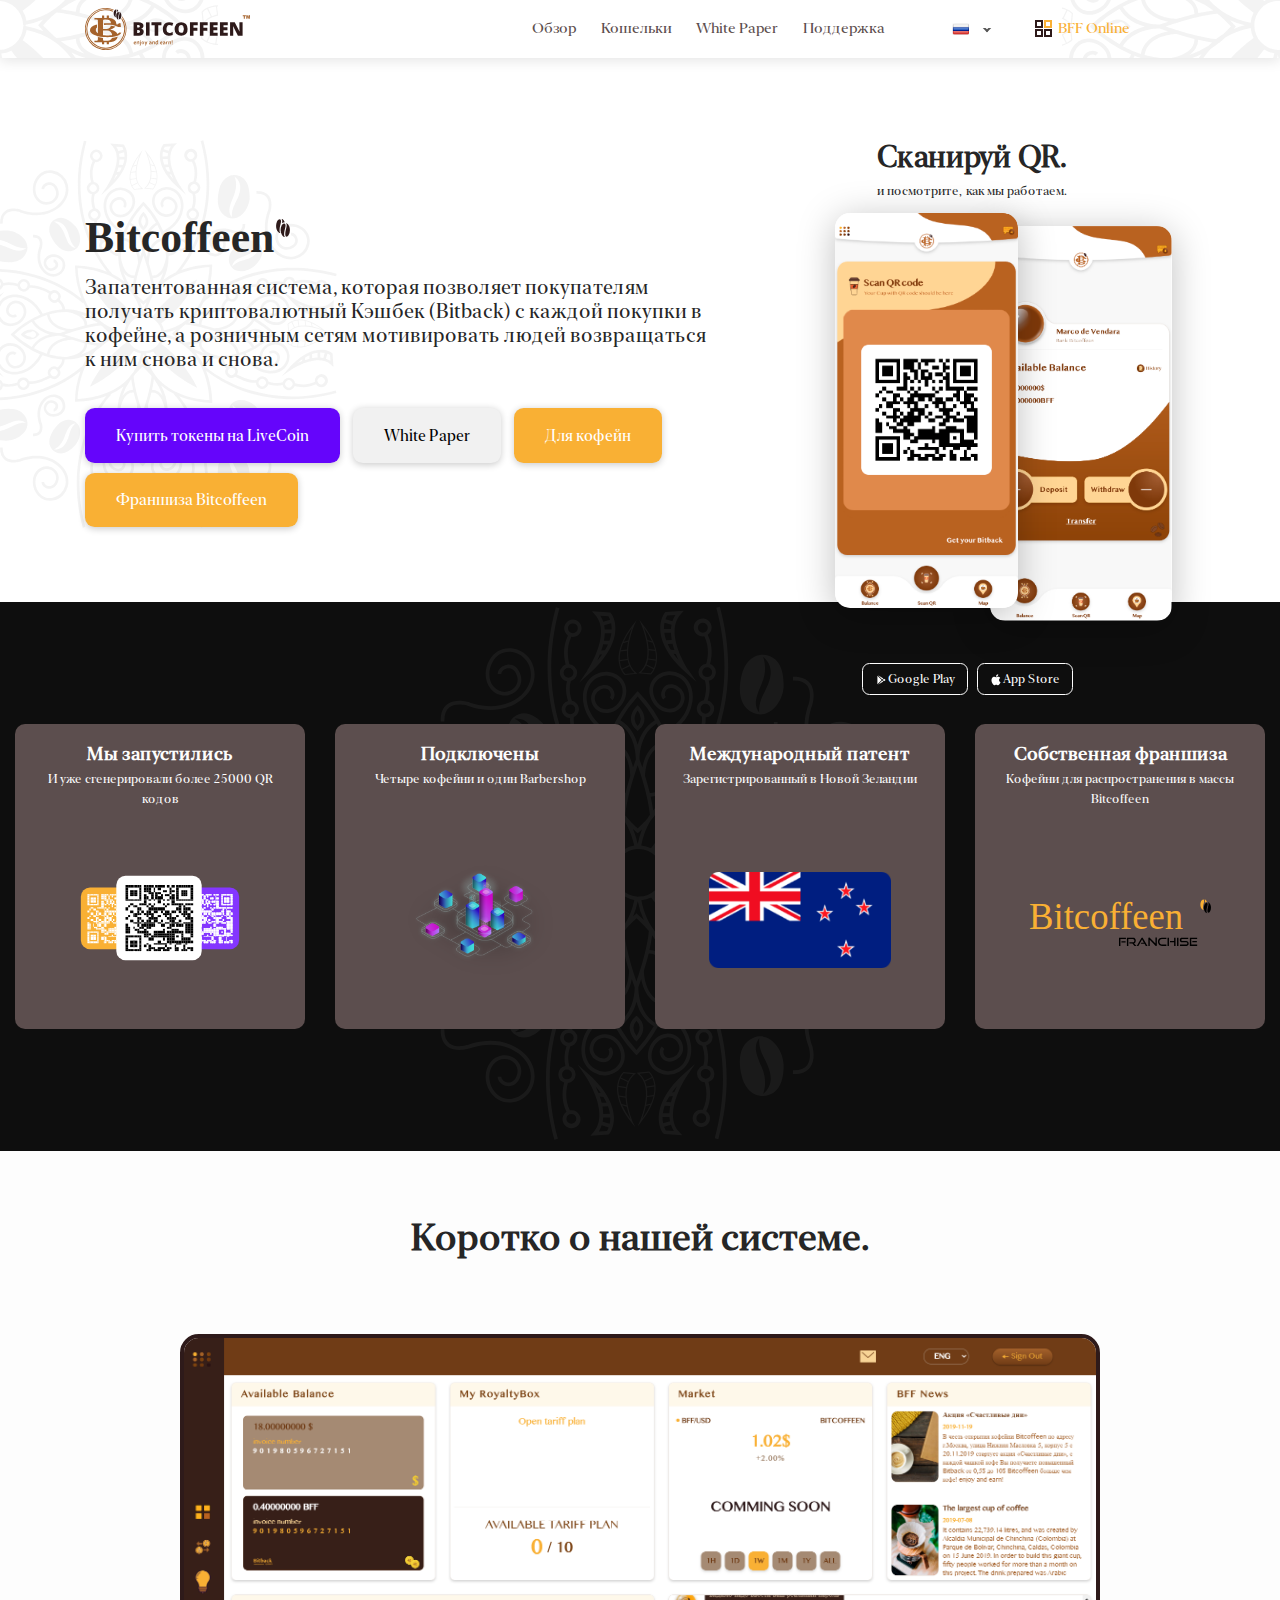
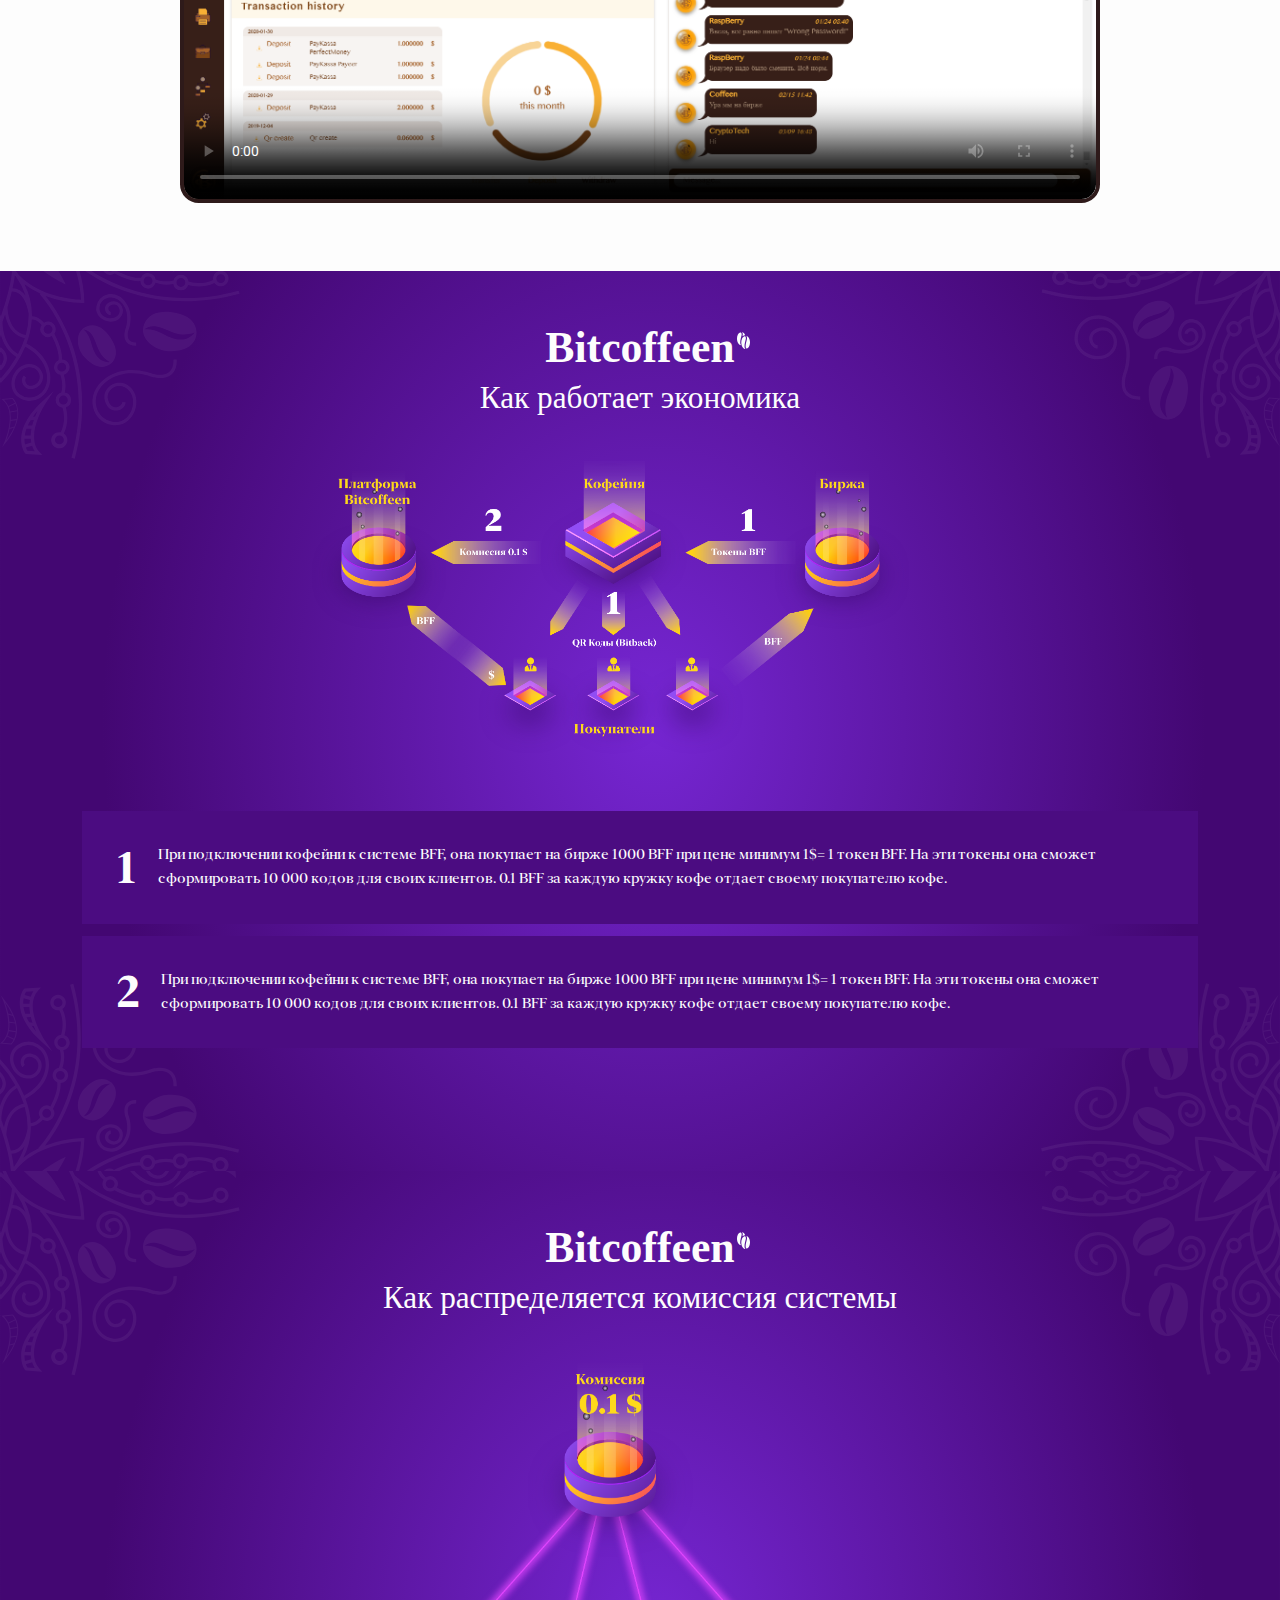
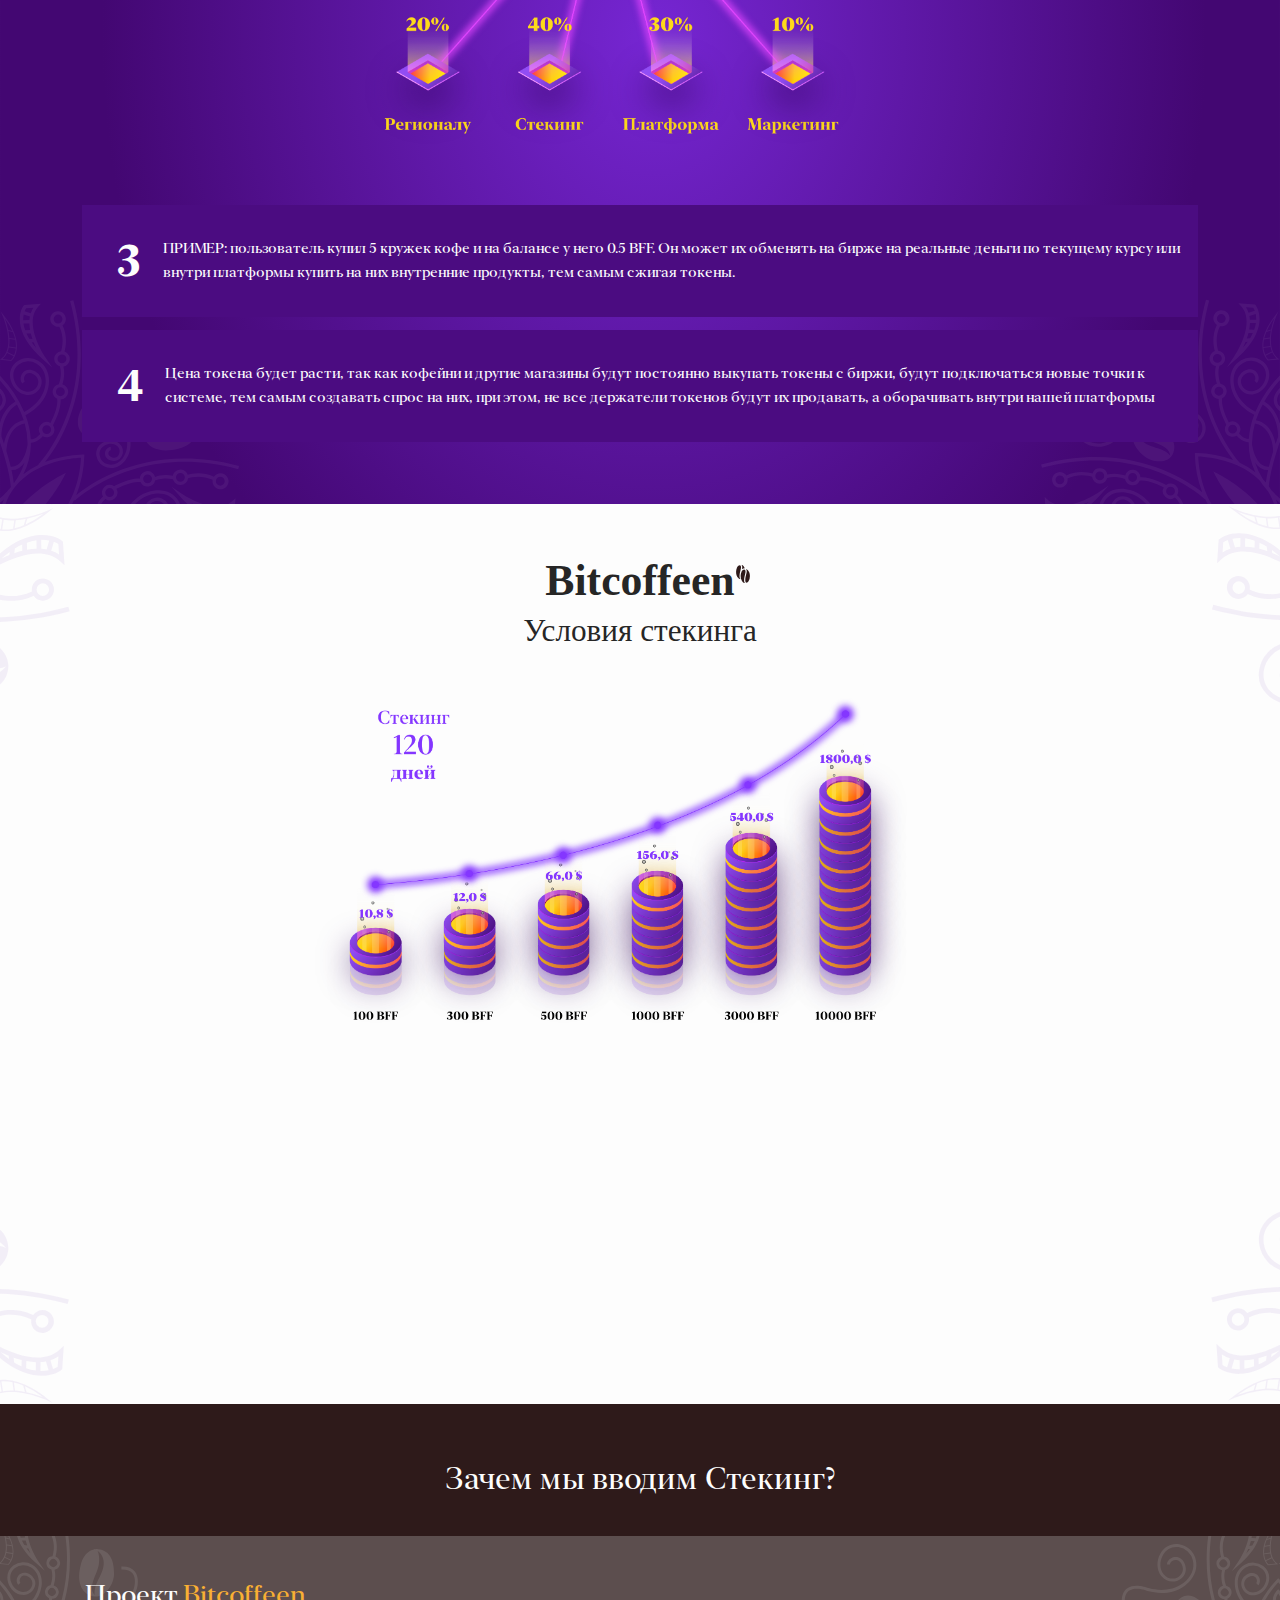
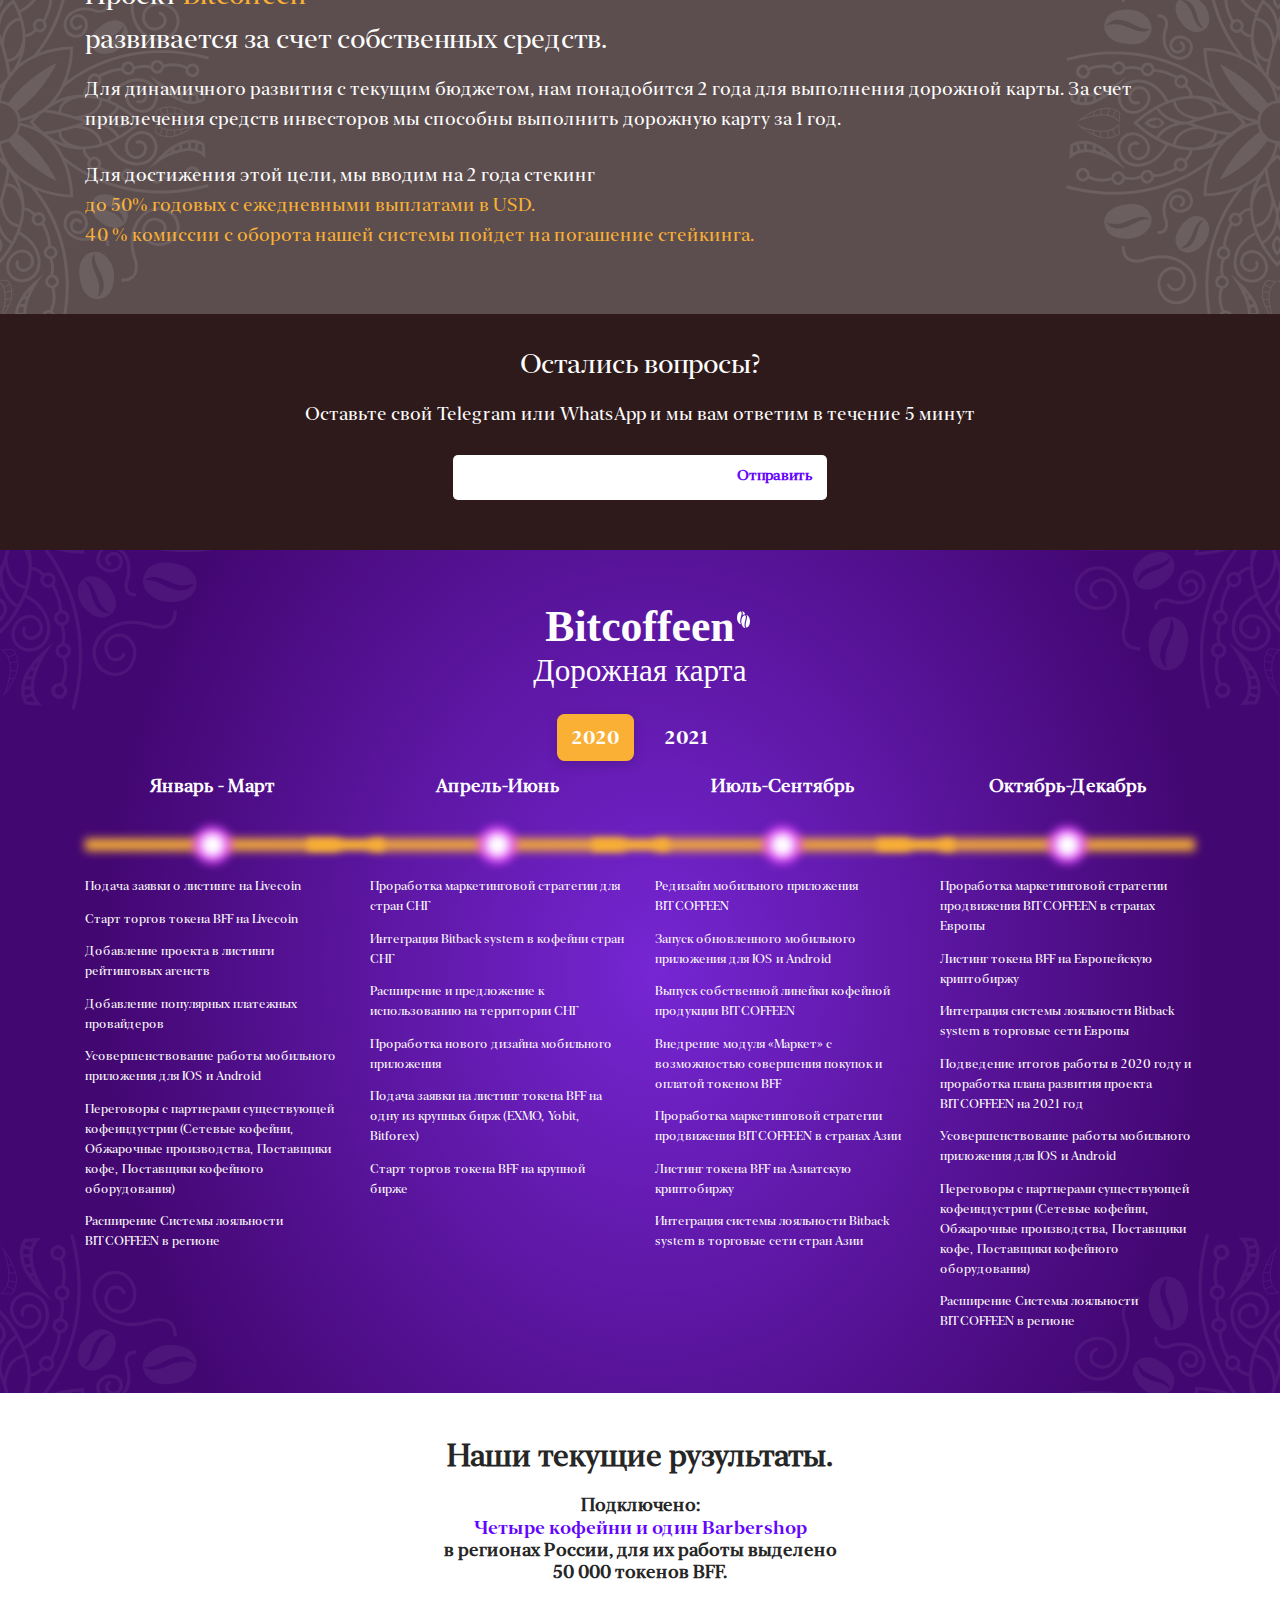
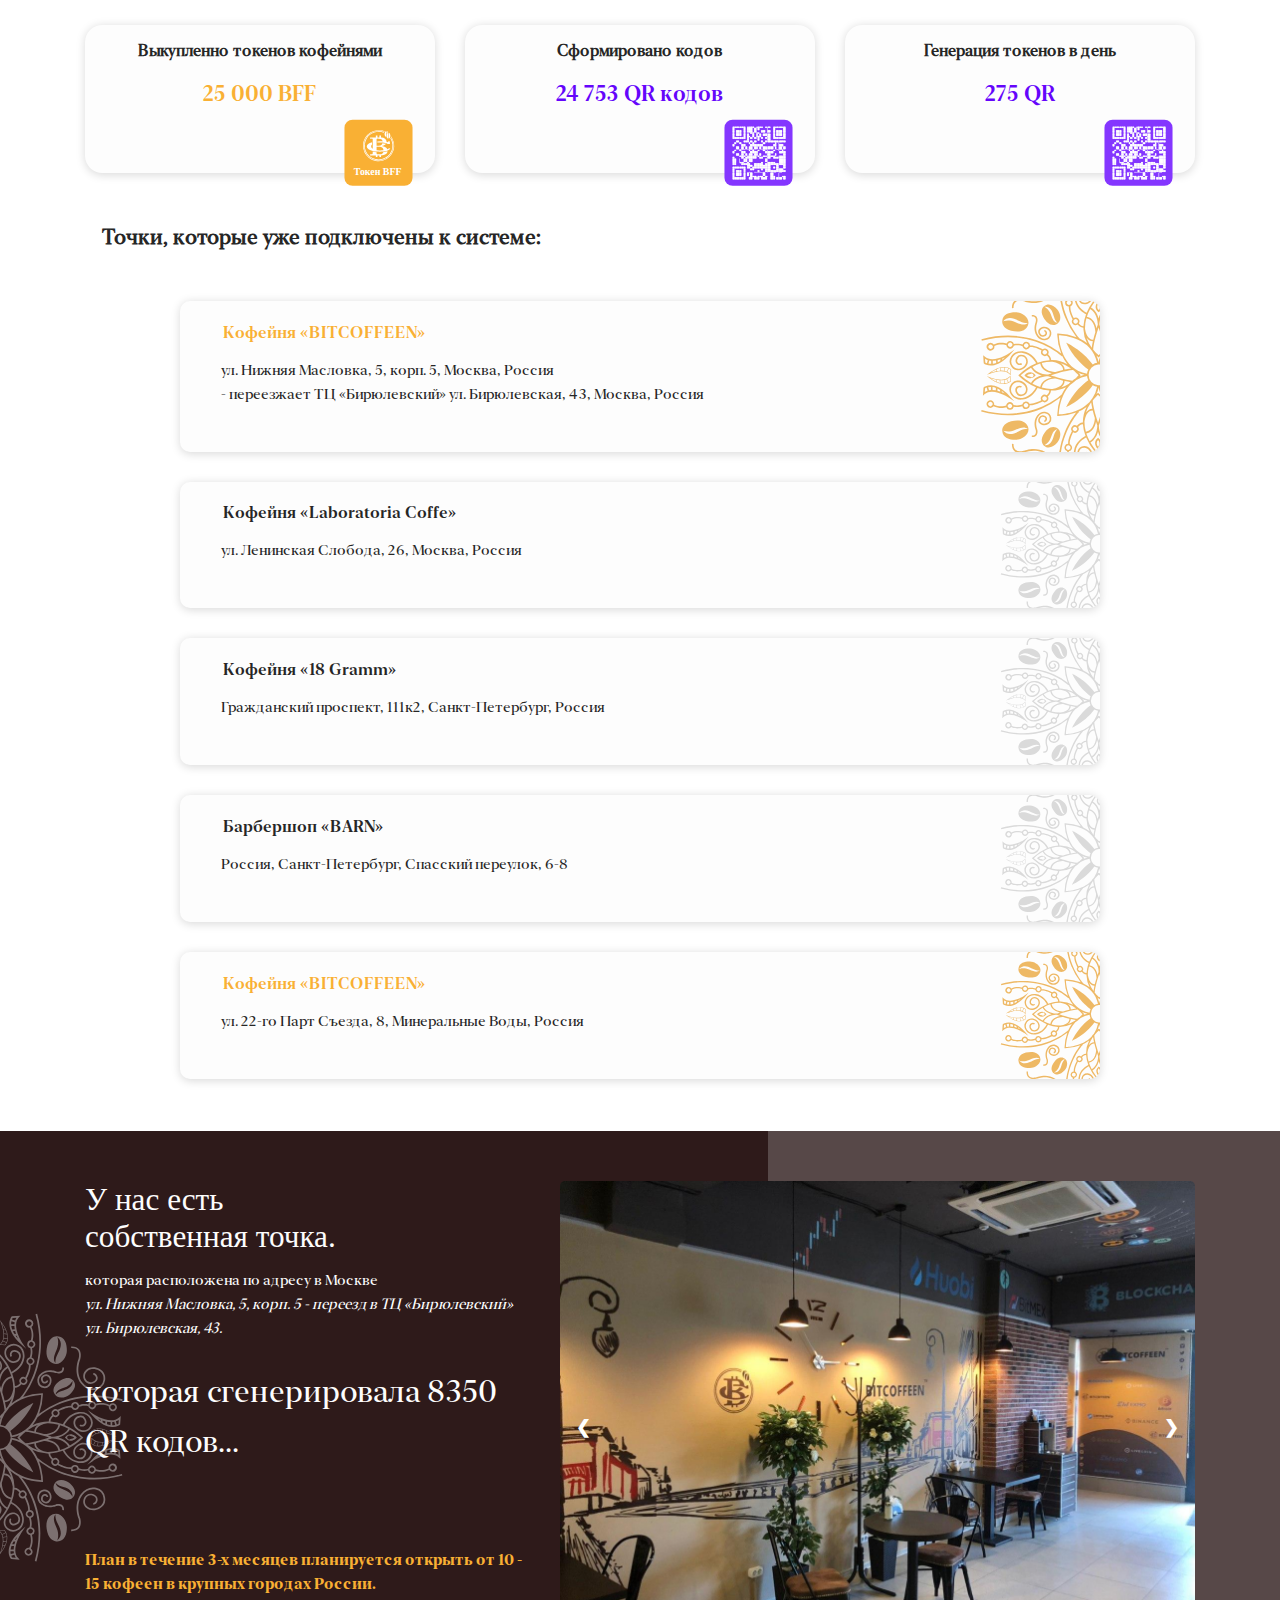
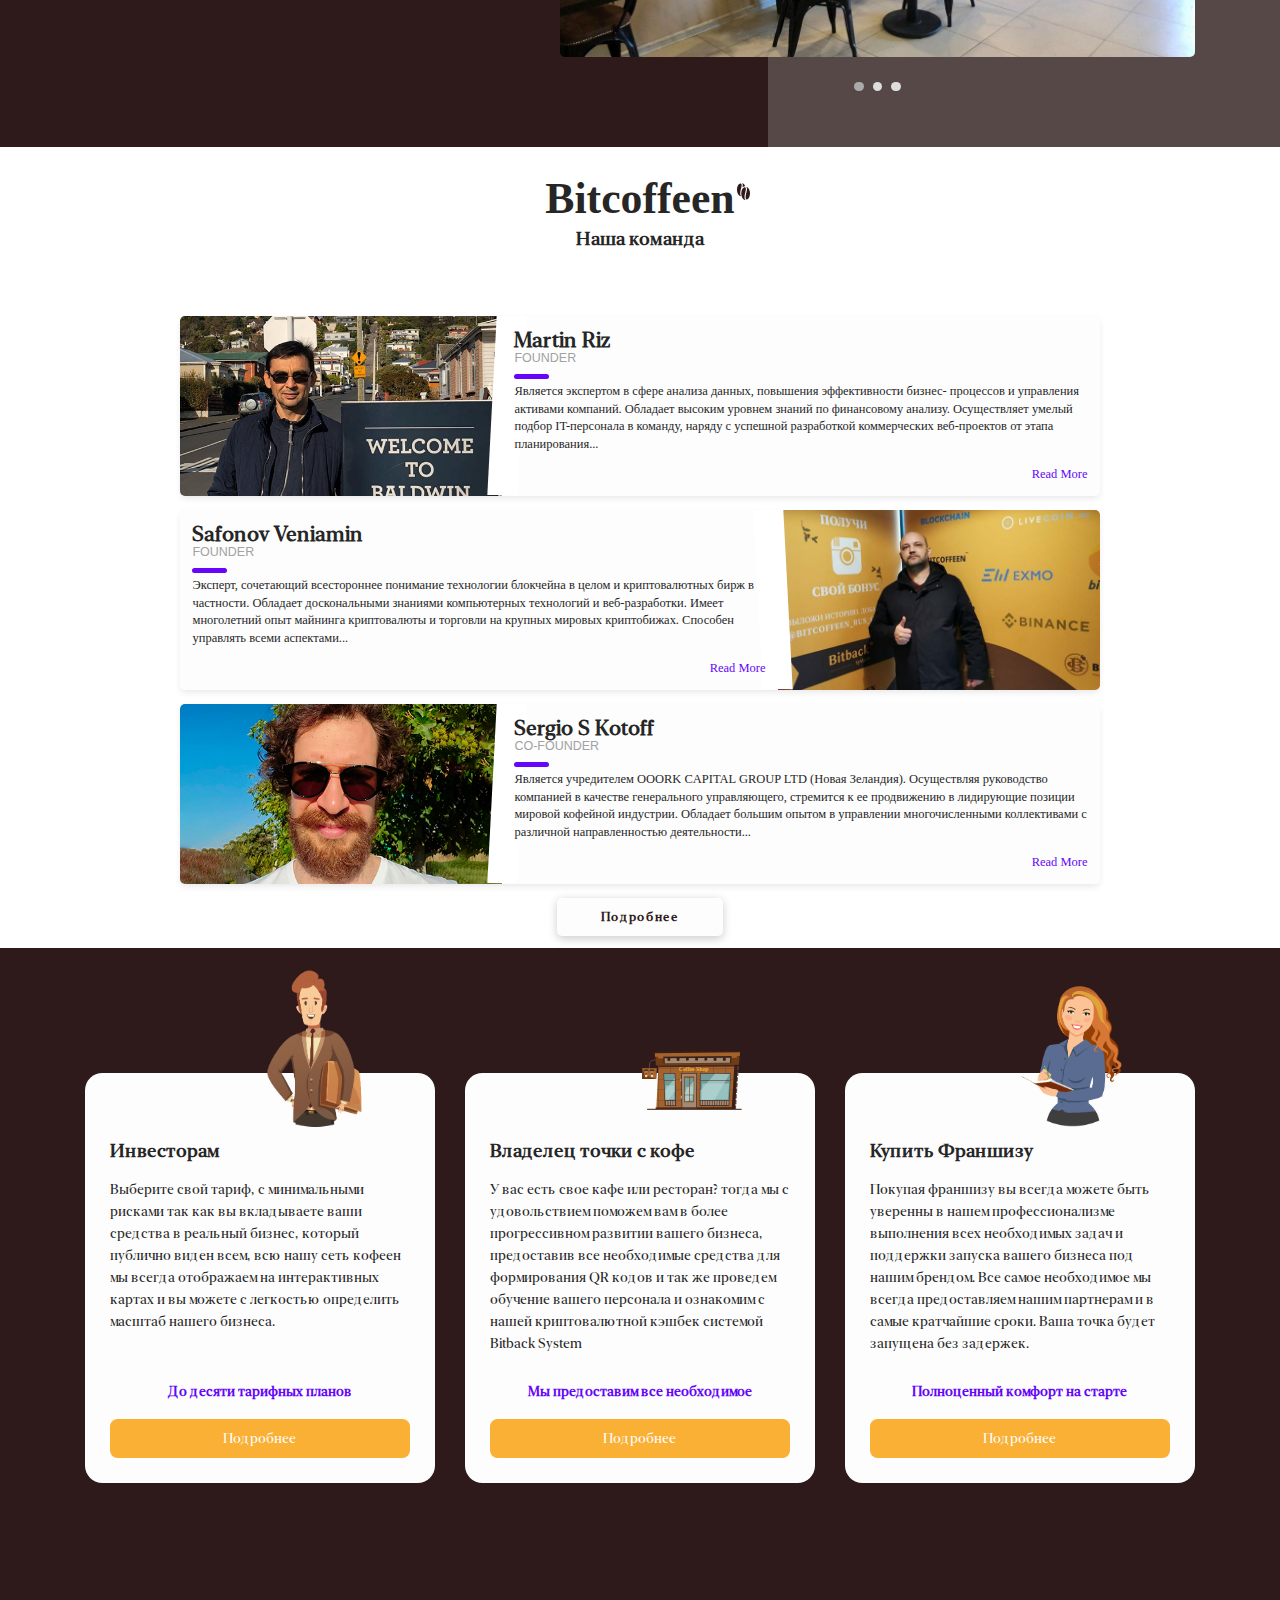
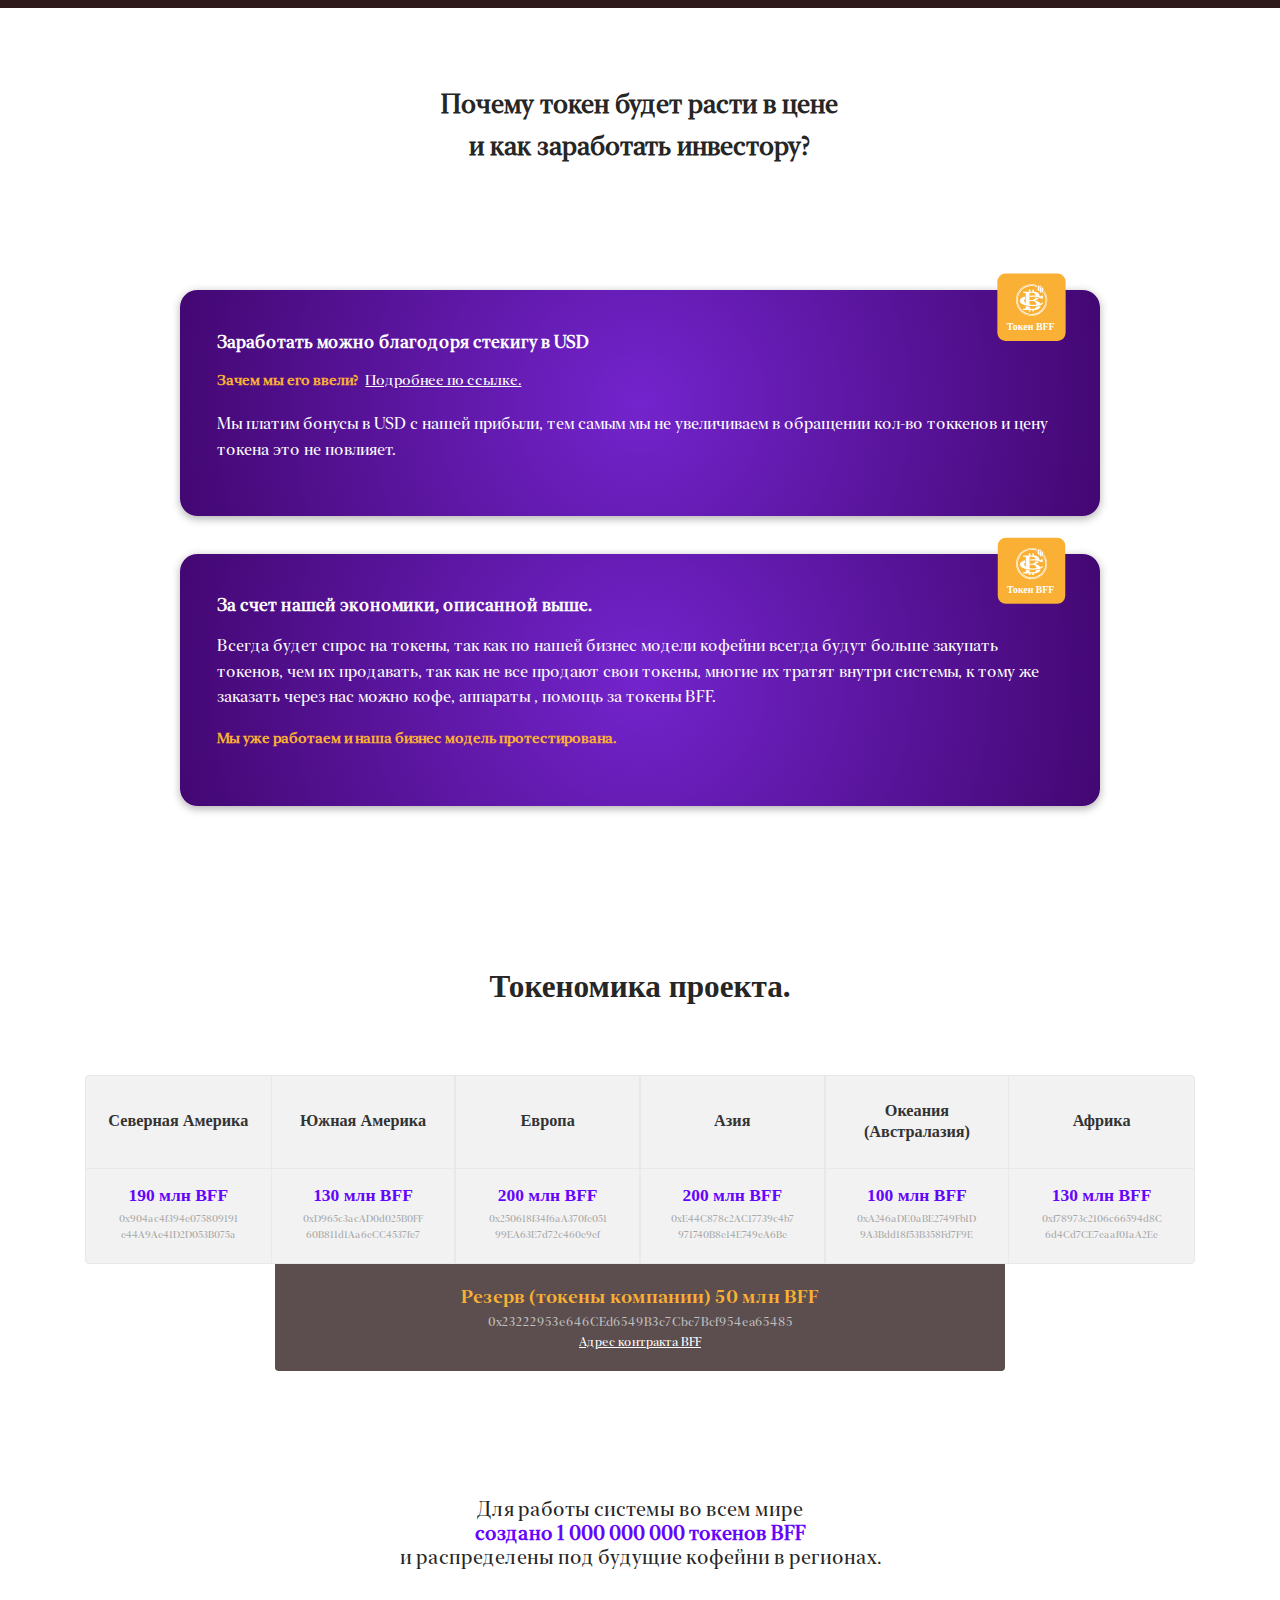
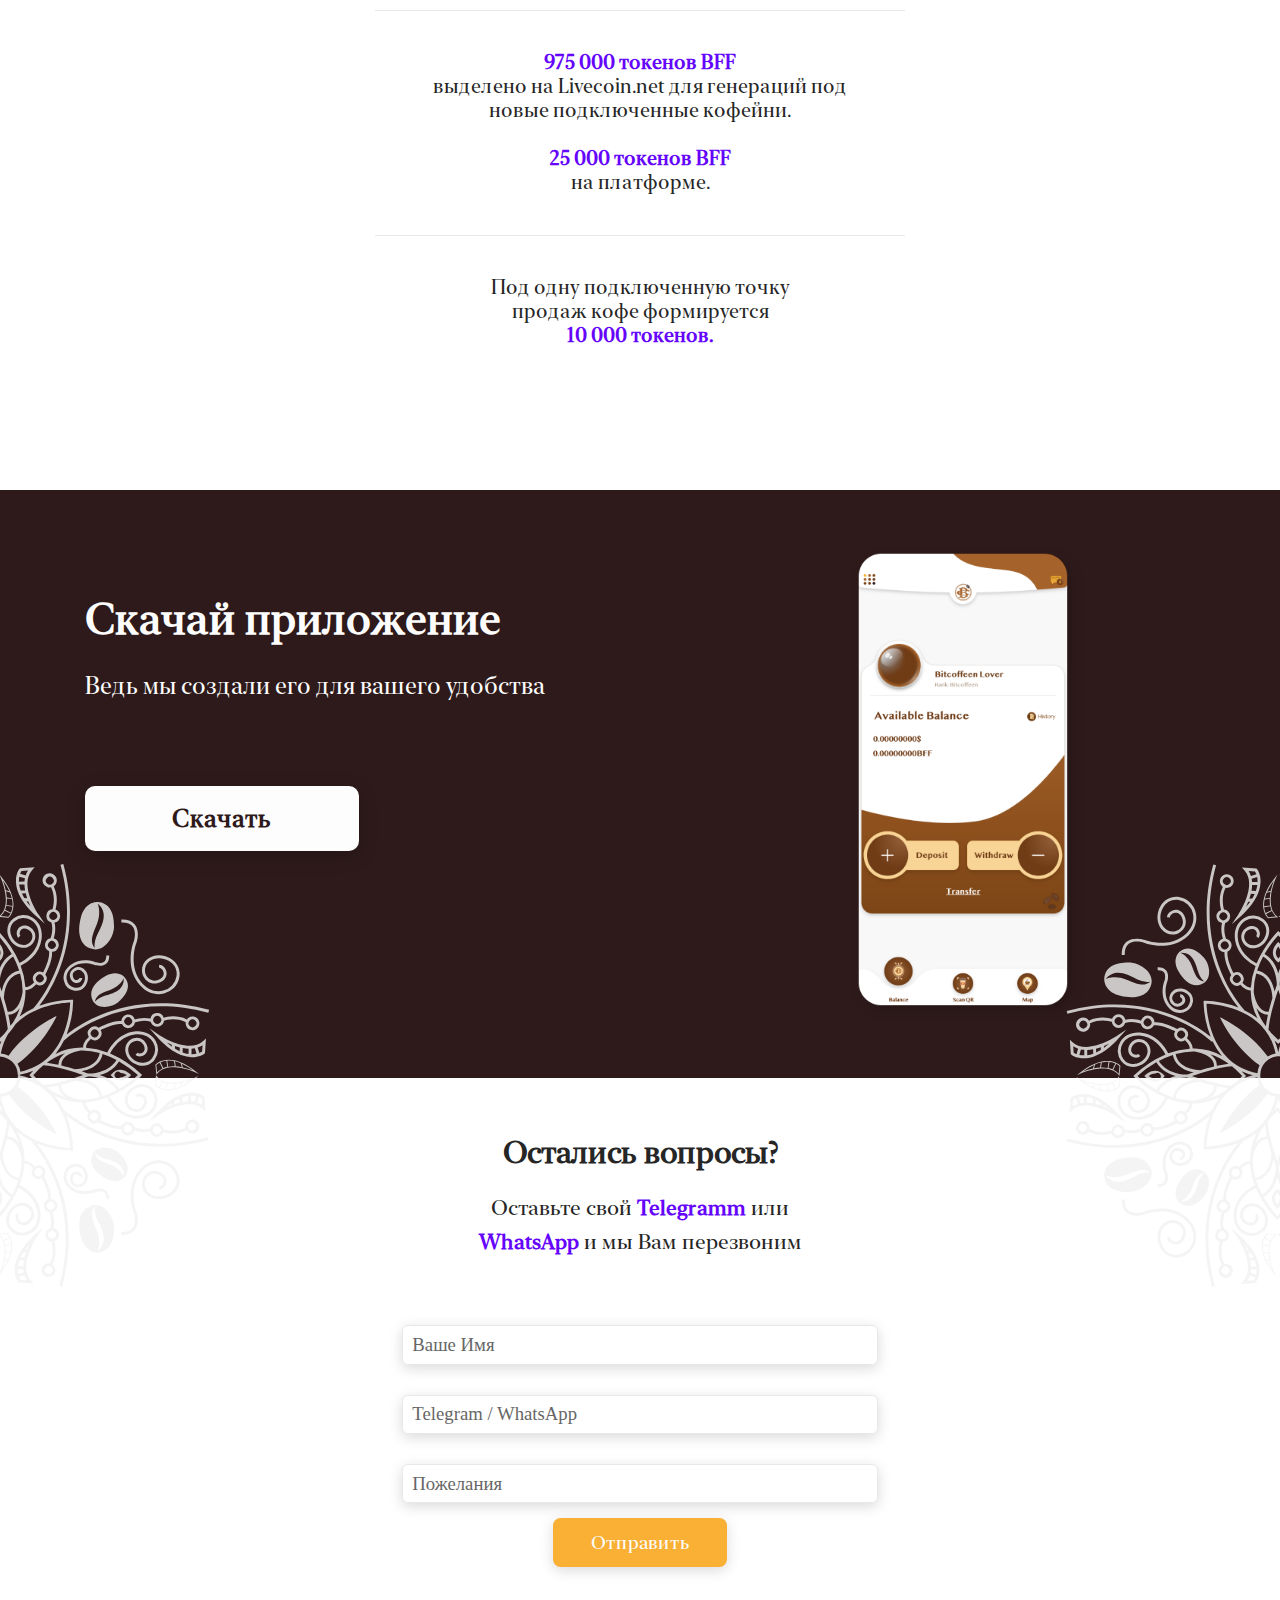
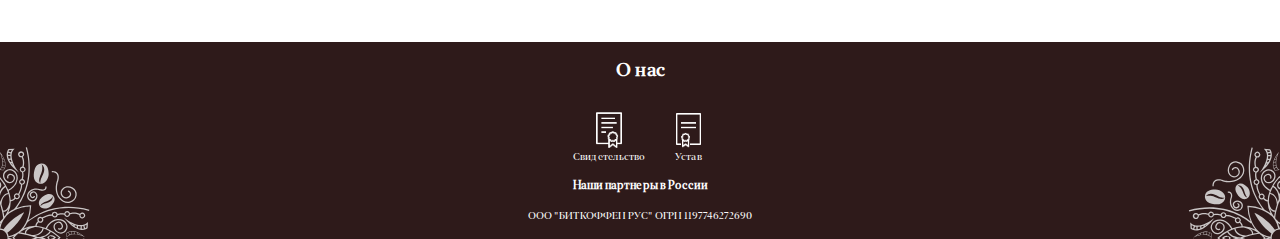
==== commit 93c29ee4: "100420p7" ====
--- a/index.html
+++ b/index.html
@@ -69,7 +69,7 @@
 
 <section class="popup">
 		<div class="overlay_popup" style="display: none;"></div>
-			<div id="sign-in" class="sign sign--in "  >
+			<div id="sign-in" class="sign sign--in " style="display: none;z-index: 10000;" >
 				<div class="overlay_popup"></div>
 				<div class="sign-popup paterndouble">
 					<i class="popup-close">×</i>
@@ -99,7 +99,7 @@
 				</div>
 		</div>
 
-		<div id="sign-up" class="sign sign--up "  style="display: none;">
+		<div id="sign-up" class="sign sign--up " style="display: none;z-index: 10000;">
 		<div class="sign-popup paterndouble">
 		<i class="popup-close">×</i>
 		<div class="sign-left">
@@ -137,7 +137,7 @@
 		</div>
 
 
-		<div id="sign-recovery" class="sign sign--recovery " style="display: none;" >
+		<div id="sign-recovery" class="sign sign--recovery " style="display: none;z-index: 10000;" >
 		<div class="sign-popup paterndouble">
 		<i class="popup-close">×</i>
 		<div class="sign-left">
@@ -385,7 +385,7 @@
 
 
 
-		<div id="sign-twofa" class="sign sign--twofa" style="display: none;" >
+		<div id="sign-twofa" class="sign sign--twofa" style="display: none;z-index: 10000;" >
 		<div class="sign-popup paterndouble">
 		<i class="popup-close">×</i>
 		<div class="sign-left">
@@ -401,7 +401,7 @@
 		</div>
 		</div>
 
-		<div id="sign-sms" class="sign sign--sms"  style="display: none;">
+		<div id="sign-sms" class="sign sign--sms"  style="display: none;z-index: 10000;">
 		<div class="sign-popup paterndouble">
 		<i class="popup-close">×</i>
 		<div class="sign-left">
@@ -417,7 +417,7 @@
 		</div>
 		</div>
 
-		<div id="returnpass" class="sign sign--newpass " style="display: none;">
+		<div id="returnpass" class="sign sign--newpass " style="display: none;z-index: 10000;">
 		<div class="sign-popup paterndouble">
 		<i class="popup-close">×</i>
 		<div class="sign-left">
@@ -434,7 +434,7 @@
 		</div>
 		</div>
 
-		<div class="sign happy-wheel" id="happy-wheel"  style="display: none;">
+		<div class="sign happy-wheel" id="happy-wheel"  style="display: none;z-index: 10000;" >
 			<div class="sign-popup">
 			<i class="popup-close">×</i>
 			<div class="sign-left wheel-pol">
--- a/css/app.min.css
+++ b/css/app.min.css
@@ -1 +1 @@
-@charset "UTF-8";*,::after,::before{-webkit-box-sizing:border-box;box-sizing:border-box}html{font-family:sans-serif;line-height:1.15;-webkit-text-size-adjust:100%;-webkit-tap-highlight-color:transparent}article,aside,figcaption,figure,footer,header,hgroup,main,nav,section{display:block}body{margin:0;font-family:-apple-system,BlinkMacSystemFont,"Segoe UI",Roboto,"Helvetica Neue",Arial,"Noto Sans",sans-serif,"Apple Color Emoji","Segoe UI Emoji","Segoe UI Symbol","Noto Color Emoji";font-size:1rem;font-weight:400;line-height:1.5;color:#212529;text-align:left;background-color:#fff}[tabindex="-1"]:focus:not(:focus-visible){outline:0!important}hr{-webkit-box-sizing:content-box;box-sizing:content-box;height:0;overflow:visible}h1,h2,h3,h4,h5,h6{margin-top:0;margin-bottom:.5rem}p{margin-top:0;margin-bottom:1rem}abbr[data-original-title],abbr[title]{text-decoration:underline;-webkit-text-decoration:underline dotted;text-decoration:underline dotted;cursor:help;border-bottom:0;-webkit-text-decoration-skip-ink:none;text-decoration-skip-ink:none}address{margin-bottom:1rem;font-style:normal;line-height:inherit}dl,ol,ul{margin-top:0;margin-bottom:1rem}ol ol,ol ul,ul ol,ul ul{margin-bottom:0}dt{font-weight:700}dd{margin-bottom:.5rem;margin-left:0}blockquote{margin:0 0 1rem}b,strong{font-weight:bolder}small{font-size:80%}sub,sup{position:relative;font-size:75%;line-height:0;vertical-align:baseline}sub{bottom:-.25em}sup{top:-.5em}a{color:#007bff;text-decoration:none;background-color:transparent}a:hover{color:#0056b3;text-decoration:underline}a:not([href]){color:inherit;text-decoration:none}a:not([href]):hover{color:inherit;text-decoration:none}code,kbd,pre,samp{font-family:SFMono-Regular,Menlo,Monaco,Consolas,"Liberation Mono","Courier New",monospace;font-size:1em}pre{margin-top:0;margin-bottom:1rem;overflow:auto}figure{margin:0 0 1rem}img{vertical-align:middle;border-style:none}svg{overflow:hidden;vertical-align:middle}table{border-collapse:collapse}caption{padding-top:.75rem;padding-bottom:.75rem;color:#6c757d;text-align:left;caption-side:bottom}th{text-align:inherit}label{display:inline-block;margin-bottom:.5rem}button{border-radius:0}button:focus{outline:1px dotted;outline:5px auto -webkit-focus-ring-color}button,input,optgroup,select,textarea{margin:0;font-family:inherit;font-size:inherit;line-height:inherit}button,input{overflow:visible}button,select{text-transform:none}select{word-wrap:normal}[type=button],[type=reset],[type=submit],button{-webkit-appearance:button}[type=button]:not(:disabled),[type=reset]:not(:disabled),[type=submit]:not(:disabled),button:not(:disabled){cursor:pointer}[type=button]::-moz-focus-inner,[type=reset]::-moz-focus-inner,[type=submit]::-moz-focus-inner,button::-moz-focus-inner{padding:0;border-style:none}input[type=checkbox],input[type=radio]{-webkit-box-sizing:border-box;box-sizing:border-box;padding:0}input[type=date],input[type=datetime-local],input[type=month],input[type=time]{-webkit-appearance:listbox}textarea{overflow:auto;resize:vertical}fieldset{min-width:0;padding:0;margin:0;border:0}legend{display:block;width:100%;max-width:100%;padding:0;margin-bottom:.5rem;font-size:1.5rem;line-height:inherit;color:inherit;white-space:normal}progress{vertical-align:baseline}[type=number]::-webkit-inner-spin-button,[type=number]::-webkit-outer-spin-button{height:auto}[type=search]{outline-offset:-2px;-webkit-appearance:none}[type=search]::-webkit-search-decoration{-webkit-appearance:none}::-webkit-file-upload-button{font:inherit;-webkit-appearance:button}output{display:inline-block}summary{display:list-item;cursor:pointer}template{display:none}[hidden]{display:none!important}html{-webkit-box-sizing:border-box;box-sizing:border-box;-ms-overflow-style:scrollbar}*,::after,::before{-webkit-box-sizing:inherit;box-sizing:inherit}.container{width:100%;padding-right:15px;padding-left:15px;margin-right:auto;margin-left:auto}@media (min-width:576px){.container{max-width:540px}}@media (min-width:768px){.container{max-width:720px}}@media (min-width:992px){.container{max-width:960px}}@media (min-width:1200px){.container{max-width:1140px}}.container-fluid,.container-lg,.container-md,.container-sm,.container-xl{width:100%;padding-right:15px;padding-left:15px;margin-right:auto;margin-left:auto}@media (min-width:576px){.container,.container-sm{max-width:540px}}@media (min-width:768px){.container,.container-md,.container-sm{max-width:720px}}@media (min-width:992px){.container,.container-lg,.container-md,.container-sm{max-width:960px}}@media (min-width:1200px){.container,.container-lg,.container-md,.container-sm,.container-xl{max-width:1140px}}.row{display:-webkit-box;display:-webkit-flex;display:-ms-flexbox;display:flex;-webkit-flex-wrap:wrap;-ms-flex-wrap:wrap;flex-wrap:wrap;margin-right:-15px;margin-left:-15px}.no-gutters{margin-right:0;margin-left:0}.no-gutters>.col,.no-gutters>[class*=col-]{padding-right:0;padding-left:0}.col,.col-1,.col-10,.col-11,.col-12,.col-2,.col-3,.col-4,.col-5,.col-6,.col-7,.col-8,.col-9,.col-auto,.col-lg,.col-lg-1,.col-lg-10,.col-lg-11,.col-lg-12,.col-lg-2,.col-lg-3,.col-lg-4,.col-lg-5,.col-lg-6,.col-lg-7,.col-lg-8,.col-lg-9,.col-lg-auto,.col-md,.col-md-1,.col-md-10,.col-md-11,.col-md-12,.col-md-2,.col-md-3,.col-md-4,.col-md-5,.col-md-6,.col-md-7,.col-md-8,.col-md-9,.col-md-auto,.col-sm,.col-sm-1,.col-sm-10,.col-sm-11,.col-sm-12,.col-sm-2,.col-sm-3,.col-sm-4,.col-sm-5,.col-sm-6,.col-sm-7,.col-sm-8,.col-sm-9,.col-sm-auto,.col-xl,.col-xl-1,.col-xl-10,.col-xl-11,.col-xl-12,.col-xl-2,.col-xl-3,.col-xl-4,.col-xl-5,.col-xl-6,.col-xl-7,.col-xl-8,.col-xl-9,.col-xl-auto{position:relative;width:100%;padding-right:15px;padding-left:15px}.col{-webkit-flex-basis:0;-ms-flex-preferred-size:0;flex-basis:0;-webkit-box-flex:1;-webkit-flex-grow:1;-ms-flex-positive:1;flex-grow:1;max-width:100%}.row-cols-1>*{-webkit-box-flex:0;-webkit-flex:0 0 100%;-ms-flex:0 0 100%;flex:0 0 100%;max-width:100%}.row-cols-2>*{-webkit-box-flex:0;-webkit-flex:0 0 50%;-ms-flex:0 0 50%;flex:0 0 50%;max-width:50%}.row-cols-3>*{-webkit-box-flex:0;-webkit-flex:0 0 33.33333%;-ms-flex:0 0 33.33333%;flex:0 0 33.33333%;max-width:33.33333%}.row-cols-4>*{-webkit-box-flex:0;-webkit-flex:0 0 25%;-ms-flex:0 0 25%;flex:0 0 25%;max-width:25%}.row-cols-5>*{-webkit-box-flex:0;-webkit-flex:0 0 20%;-ms-flex:0 0 20%;flex:0 0 20%;max-width:20%}.row-cols-6>*{-webkit-box-flex:0;-webkit-flex:0 0 16.66667%;-ms-flex:0 0 16.66667%;flex:0 0 16.66667%;max-width:16.66667%}.col-auto{-webkit-box-flex:0;-webkit-flex:0 0 auto;-ms-flex:0 0 auto;flex:0 0 auto;width:auto;max-width:100%}.col-1{-webkit-box-flex:0;-webkit-flex:0 0 8.33333%;-ms-flex:0 0 8.33333%;flex:0 0 8.33333%;max-width:8.33333%}.col-2{-webkit-box-flex:0;-webkit-flex:0 0 16.66667%;-ms-flex:0 0 16.66667%;flex:0 0 16.66667%;max-width:16.66667%}.col-3{-webkit-box-flex:0;-webkit-flex:0 0 25%;-ms-flex:0 0 25%;flex:0 0 25%;max-width:25%}.col-4{-webkit-box-flex:0;-webkit-flex:0 0 33.33333%;-ms-flex:0 0 33.33333%;flex:0 0 33.33333%;max-width:33.33333%}.col-5{-webkit-box-flex:0;-webkit-flex:0 0 41.66667%;-ms-flex:0 0 41.66667%;flex:0 0 41.66667%;max-width:41.66667%}.col-6{-webkit-box-flex:0;-webkit-flex:0 0 50%;-ms-flex:0 0 50%;flex:0 0 50%;max-width:50%}.col-7{-webkit-box-flex:0;-webkit-flex:0 0 58.33333%;-ms-flex:0 0 58.33333%;flex:0 0 58.33333%;max-width:58.33333%}.col-8{-webkit-box-flex:0;-webkit-flex:0 0 66.66667%;-ms-flex:0 0 66.66667%;flex:0 0 66.66667%;max-width:66.66667%}.col-9{-webkit-box-flex:0;-webkit-flex:0 0 75%;-ms-flex:0 0 75%;flex:0 0 75%;max-width:75%}.col-10{-webkit-box-flex:0;-webkit-flex:0 0 83.33333%;-ms-flex:0 0 83.33333%;flex:0 0 83.33333%;max-width:83.33333%}.col-11{-webkit-box-flex:0;-webkit-flex:0 0 91.66667%;-ms-flex:0 0 91.66667%;flex:0 0 91.66667%;max-width:91.66667%}.col-12{-webkit-box-flex:0;-webkit-flex:0 0 100%;-ms-flex:0 0 100%;flex:0 0 100%;max-width:100%}.order-first{-webkit-box-ordinal-group:0;-webkit-order:-1;-ms-flex-order:-1;order:-1}.order-last{-webkit-box-ordinal-group:14;-webkit-order:13;-ms-flex-order:13;order:13}.order-0{-webkit-box-ordinal-group:1;-webkit-order:0;-ms-flex-order:0;order:0}.order-1{-webkit-box-ordinal-group:2;-webkit-order:1;-ms-flex-order:1;order:1}.order-2{-webkit-box-ordinal-group:3;-webkit-order:2;-ms-flex-order:2;order:2}.order-3{-webkit-box-ordinal-group:4;-webkit-order:3;-ms-flex-order:3;order:3}.order-4{-webkit-box-ordinal-group:5;-webkit-order:4;-ms-flex-order:4;order:4}.order-5{-webkit-box-ordinal-group:6;-webkit-order:5;-ms-flex-order:5;order:5}.order-6{-webkit-box-ordinal-group:7;-webkit-order:6;-ms-flex-order:6;order:6}.order-7{-webkit-box-ordinal-group:8;-webkit-order:7;-ms-flex-order:7;order:7}.order-8{-webkit-box-ordinal-group:9;-webkit-order:8;-ms-flex-order:8;order:8}.order-9{-webkit-box-ordinal-group:10;-webkit-order:9;-ms-flex-order:9;order:9}.order-10{-webkit-box-ordinal-group:11;-webkit-order:10;-ms-flex-order:10;order:10}.order-11{-webkit-box-ordinal-group:12;-webkit-order:11;-ms-flex-order:11;order:11}.order-12{-webkit-box-ordinal-group:13;-webkit-order:12;-ms-flex-order:12;order:12}.offset-1{margin-left:8.33333%}.offset-2{margin-left:16.66667%}.offset-3{margin-left:25%}.offset-4{margin-left:33.33333%}.offset-5{margin-left:41.66667%}.offset-6{margin-left:50%}.offset-7{margin-left:58.33333%}.offset-8{margin-left:66.66667%}.offset-9{margin-left:75%}.offset-10{margin-left:83.33333%}.offset-11{margin-left:91.66667%}@media (min-width:576px){.col-sm{-webkit-flex-basis:0;-ms-flex-preferred-size:0;flex-basis:0;-webkit-box-flex:1;-webkit-flex-grow:1;-ms-flex-positive:1;flex-grow:1;max-width:100%}.row-cols-sm-1>*{-webkit-box-flex:0;-webkit-flex:0 0 100%;-ms-flex:0 0 100%;flex:0 0 100%;max-width:100%}.row-cols-sm-2>*{-webkit-box-flex:0;-webkit-flex:0 0 50%;-ms-flex:0 0 50%;flex:0 0 50%;max-width:50%}.row-cols-sm-3>*{-webkit-box-flex:0;-webkit-flex:0 0 33.33333%;-ms-flex:0 0 33.33333%;flex:0 0 33.33333%;max-width:33.33333%}.row-cols-sm-4>*{-webkit-box-flex:0;-webkit-flex:0 0 25%;-ms-flex:0 0 25%;flex:0 0 25%;max-width:25%}.row-cols-sm-5>*{-webkit-box-flex:0;-webkit-flex:0 0 20%;-ms-flex:0 0 20%;flex:0 0 20%;max-width:20%}.row-cols-sm-6>*{-webkit-box-flex:0;-webkit-flex:0 0 16.66667%;-ms-flex:0 0 16.66667%;flex:0 0 16.66667%;max-width:16.66667%}.col-sm-auto{-webkit-box-flex:0;-webkit-flex:0 0 auto;-ms-flex:0 0 auto;flex:0 0 auto;width:auto;max-width:100%}.col-sm-1{-webkit-box-flex:0;-webkit-flex:0 0 8.33333%;-ms-flex:0 0 8.33333%;flex:0 0 8.33333%;max-width:8.33333%}.col-sm-2{-webkit-box-flex:0;-webkit-flex:0 0 16.66667%;-ms-flex:0 0 16.66667%;flex:0 0 16.66667%;max-width:16.66667%}.col-sm-3{-webkit-box-flex:0;-webkit-flex:0 0 25%;-ms-flex:0 0 25%;flex:0 0 25%;max-width:25%}.col-sm-4{-webkit-box-flex:0;-webkit-flex:0 0 33.33333%;-ms-flex:0 0 33.33333%;flex:0 0 33.33333%;max-width:33.33333%}.col-sm-5{-webkit-box-flex:0;-webkit-flex:0 0 41.66667%;-ms-flex:0 0 41.66667%;flex:0 0 41.66667%;max-width:41.66667%}.col-sm-6{-webkit-box-flex:0;-webkit-flex:0 0 50%;-ms-flex:0 0 50%;flex:0 0 50%;max-width:50%}.col-sm-7{-webkit-box-flex:0;-webkit-flex:0 0 58.33333%;-ms-flex:0 0 58.33333%;flex:0 0 58.33333%;max-width:58.33333%}.col-sm-8{-webkit-box-flex:0;-webkit-flex:0 0 66.66667%;-ms-flex:0 0 66.66667%;flex:0 0 66.66667%;max-width:66.66667%}.col-sm-9{-webkit-box-flex:0;-webkit-flex:0 0 75%;-ms-flex:0 0 75%;flex:0 0 75%;max-width:75%}.col-sm-10{-webkit-box-flex:0;-webkit-flex:0 0 83.33333%;-ms-flex:0 0 83.33333%;flex:0 0 83.33333%;max-width:83.33333%}.col-sm-11{-webkit-box-flex:0;-webkit-flex:0 0 91.66667%;-ms-flex:0 0 91.66667%;flex:0 0 91.66667%;max-width:91.66667%}.col-sm-12{-webkit-box-flex:0;-webkit-flex:0 0 100%;-ms-flex:0 0 100%;flex:0 0 100%;max-width:100%}.order-sm-first{-webkit-box-ordinal-group:0;-webkit-order:-1;-ms-flex-order:-1;order:-1}.order-sm-last{-webkit-box-ordinal-group:14;-webkit-order:13;-ms-flex-order:13;order:13}.order-sm-0{-webkit-box-ordinal-group:1;-webkit-order:0;-ms-flex-order:0;order:0}.order-sm-1{-webkit-box-ordinal-group:2;-webkit-order:1;-ms-flex-order:1;order:1}.order-sm-2{-webkit-box-ordinal-group:3;-webkit-order:2;-ms-flex-order:2;order:2}.order-sm-3{-webkit-box-ordinal-group:4;-webkit-order:3;-ms-flex-order:3;order:3}.order-sm-4{-webkit-box-ordinal-group:5;-webkit-order:4;-ms-flex-order:4;order:4}.order-sm-5{-webkit-box-ordinal-group:6;-webkit-order:5;-ms-flex-order:5;order:5}.order-sm-6{-webkit-box-ordinal-group:7;-webkit-order:6;-ms-flex-order:6;order:6}.order-sm-7{-webkit-box-ordinal-group:8;-webkit-order:7;-ms-flex-order:7;order:7}.order-sm-8{-webkit-box-ordinal-group:9;-webkit-order:8;-ms-flex-order:8;order:8}.order-sm-9{-webkit-box-ordinal-group:10;-webkit-order:9;-ms-flex-order:9;order:9}.order-sm-10{-webkit-box-ordinal-group:11;-webkit-order:10;-ms-flex-order:10;order:10}.order-sm-11{-webkit-box-ordinal-group:12;-webkit-order:11;-ms-flex-order:11;order:11}.order-sm-12{-webkit-box-ordinal-group:13;-webkit-order:12;-ms-flex-order:12;order:12}.offset-sm-0{margin-left:0}.offset-sm-1{margin-left:8.33333%}.offset-sm-2{margin-left:16.66667%}.offset-sm-3{margin-left:25%}.offset-sm-4{margin-left:33.33333%}.offset-sm-5{margin-left:41.66667%}.offset-sm-6{margin-left:50%}.offset-sm-7{margin-left:58.33333%}.offset-sm-8{margin-left:66.66667%}.offset-sm-9{margin-left:75%}.offset-sm-10{margin-left:83.33333%}.offset-sm-11{margin-left:91.66667%}}@media (min-width:768px){.col-md{-webkit-flex-basis:0;-ms-flex-preferred-size:0;flex-basis:0;-webkit-box-flex:1;-webkit-flex-grow:1;-ms-flex-positive:1;flex-grow:1;max-width:100%}.row-cols-md-1>*{-webkit-box-flex:0;-webkit-flex:0 0 100%;-ms-flex:0 0 100%;flex:0 0 100%;max-width:100%}.row-cols-md-2>*{-webkit-box-flex:0;-webkit-flex:0 0 50%;-ms-flex:0 0 50%;flex:0 0 50%;max-width:50%}.row-cols-md-3>*{-webkit-box-flex:0;-webkit-flex:0 0 33.33333%;-ms-flex:0 0 33.33333%;flex:0 0 33.33333%;max-width:33.33333%}.row-cols-md-4>*{-webkit-box-flex:0;-webkit-flex:0 0 25%;-ms-flex:0 0 25%;flex:0 0 25%;max-width:25%}.row-cols-md-5>*{-webkit-box-flex:0;-webkit-flex:0 0 20%;-ms-flex:0 0 20%;flex:0 0 20%;max-width:20%}.row-cols-md-6>*{-webkit-box-flex:0;-webkit-flex:0 0 16.66667%;-ms-flex:0 0 16.66667%;flex:0 0 16.66667%;max-width:16.66667%}.col-md-auto{-webkit-box-flex:0;-webkit-flex:0 0 auto;-ms-flex:0 0 auto;flex:0 0 auto;width:auto;max-width:100%}.col-md-1{-webkit-box-flex:0;-webkit-flex:0 0 8.33333%;-ms-flex:0 0 8.33333%;flex:0 0 8.33333%;max-width:8.33333%}.col-md-2{-webkit-box-flex:0;-webkit-flex:0 0 16.66667%;-ms-flex:0 0 16.66667%;flex:0 0 16.66667%;max-width:16.66667%}.col-md-3{-webkit-box-flex:0;-webkit-flex:0 0 25%;-ms-flex:0 0 25%;flex:0 0 25%;max-width:25%}.col-md-4{-webkit-box-flex:0;-webkit-flex:0 0 33.33333%;-ms-flex:0 0 33.33333%;flex:0 0 33.33333%;max-width:33.33333%}.col-md-5{-webkit-box-flex:0;-webkit-flex:0 0 41.66667%;-ms-flex:0 0 41.66667%;flex:0 0 41.66667%;max-width:41.66667%}.col-md-6{-webkit-box-flex:0;-webkit-flex:0 0 50%;-ms-flex:0 0 50%;flex:0 0 50%;max-width:50%}.col-md-7{-webkit-box-flex:0;-webkit-flex:0 0 58.33333%;-ms-flex:0 0 58.33333%;flex:0 0 58.33333%;max-width:58.33333%}.col-md-8{-webkit-box-flex:0;-webkit-flex:0 0 66.66667%;-ms-flex:0 0 66.66667%;flex:0 0 66.66667%;max-width:66.66667%}.col-md-9{-webkit-box-flex:0;-webkit-flex:0 0 75%;-ms-flex:0 0 75%;flex:0 0 75%;max-width:75%}.col-md-10{-webkit-box-flex:0;-webkit-flex:0 0 83.33333%;-ms-flex:0 0 83.33333%;flex:0 0 83.33333%;max-width:83.33333%}.col-md-11{-webkit-box-flex:0;-webkit-flex:0 0 91.66667%;-ms-flex:0 0 91.66667%;flex:0 0 91.66667%;max-width:91.66667%}.col-md-12{-webkit-box-flex:0;-webkit-flex:0 0 100%;-ms-flex:0 0 100%;flex:0 0 100%;max-width:100%}.order-md-first{-webkit-box-ordinal-group:0;-webkit-order:-1;-ms-flex-order:-1;order:-1}.order-md-last{-webkit-box-ordinal-group:14;-webkit-order:13;-ms-flex-order:13;order:13}.order-md-0{-webkit-box-ordinal-group:1;-webkit-order:0;-ms-flex-order:0;order:0}.order-md-1{-webkit-box-ordinal-group:2;-webkit-order:1;-ms-flex-order:1;order:1}.order-md-2{-webkit-box-ordinal-group:3;-webkit-order:2;-ms-flex-order:2;order:2}.order-md-3{-webkit-box-ordinal-group:4;-webkit-order:3;-ms-flex-order:3;order:3}.order-md-4{-webkit-box-ordinal-group:5;-webkit-order:4;-ms-flex-order:4;order:4}.order-md-5{-webkit-box-ordinal-group:6;-webkit-order:5;-ms-flex-order:5;order:5}.order-md-6{-webkit-box-ordinal-group:7;-webkit-order:6;-ms-flex-order:6;order:6}.order-md-7{-webkit-box-ordinal-group:8;-webkit-order:7;-ms-flex-order:7;order:7}.order-md-8{-webkit-box-ordinal-group:9;-webkit-order:8;-ms-flex-order:8;order:8}.order-md-9{-webkit-box-ordinal-group:10;-webkit-order:9;-ms-flex-order:9;order:9}.order-md-10{-webkit-box-ordinal-group:11;-webkit-order:10;-ms-flex-order:10;order:10}.order-md-11{-webkit-box-ordinal-group:12;-webkit-order:11;-ms-flex-order:11;order:11}.order-md-12{-webkit-box-ordinal-group:13;-webkit-order:12;-ms-flex-order:12;order:12}.offset-md-0{margin-left:0}.offset-md-1{margin-left:8.33333%}.offset-md-2{margin-left:16.66667%}.offset-md-3{margin-left:25%}.offset-md-4{margin-left:33.33333%}.offset-md-5{margin-left:41.66667%}.offset-md-6{margin-left:50%}.offset-md-7{margin-left:58.33333%}.offset-md-8{margin-left:66.66667%}.offset-md-9{margin-left:75%}.offset-md-10{margin-left:83.33333%}.offset-md-11{margin-left:91.66667%}}@media (min-width:992px){.col-lg{-webkit-flex-basis:0;-ms-flex-preferred-size:0;flex-basis:0;-webkit-box-flex:1;-webkit-flex-grow:1;-ms-flex-positive:1;flex-grow:1;max-width:100%}.row-cols-lg-1>*{-webkit-box-flex:0;-webkit-flex:0 0 100%;-ms-flex:0 0 100%;flex:0 0 100%;max-width:100%}.row-cols-lg-2>*{-webkit-box-flex:0;-webkit-flex:0 0 50%;-ms-flex:0 0 50%;flex:0 0 50%;max-width:50%}.row-cols-lg-3>*{-webkit-box-flex:0;-webkit-flex:0 0 33.33333%;-ms-flex:0 0 33.33333%;flex:0 0 33.33333%;max-width:33.33333%}.row-cols-lg-4>*{-webkit-box-flex:0;-webkit-flex:0 0 25%;-ms-flex:0 0 25%;flex:0 0 25%;max-width:25%}.row-cols-lg-5>*{-webkit-box-flex:0;-webkit-flex:0 0 20%;-ms-flex:0 0 20%;flex:0 0 20%;max-width:20%}.row-cols-lg-6>*{-webkit-box-flex:0;-webkit-flex:0 0 16.66667%;-ms-flex:0 0 16.66667%;flex:0 0 16.66667%;max-width:16.66667%}.col-lg-auto{-webkit-box-flex:0;-webkit-flex:0 0 auto;-ms-flex:0 0 auto;flex:0 0 auto;width:auto;max-width:100%}.col-lg-1{-webkit-box-flex:0;-webkit-flex:0 0 8.33333%;-ms-flex:0 0 8.33333%;flex:0 0 8.33333%;max-width:8.33333%}.col-lg-2{-webkit-box-flex:0;-webkit-flex:0 0 16.66667%;-ms-flex:0 0 16.66667%;flex:0 0 16.66667%;max-width:16.66667%}.col-lg-3{-webkit-box-flex:0;-webkit-flex:0 0 25%;-ms-flex:0 0 25%;flex:0 0 25%;max-width:25%}.col-lg-4{-webkit-box-flex:0;-webkit-flex:0 0 33.33333%;-ms-flex:0 0 33.33333%;flex:0 0 33.33333%;max-width:33.33333%}.col-lg-5{-webkit-box-flex:0;-webkit-flex:0 0 41.66667%;-ms-flex:0 0 41.66667%;flex:0 0 41.66667%;max-width:41.66667%}.col-lg-6{-webkit-box-flex:0;-webkit-flex:0 0 50%;-ms-flex:0 0 50%;flex:0 0 50%;max-width:50%}.col-lg-7{-webkit-box-flex:0;-webkit-flex:0 0 58.33333%;-ms-flex:0 0 58.33333%;flex:0 0 58.33333%;max-width:58.33333%}.col-lg-8{-webkit-box-flex:0;-webkit-flex:0 0 66.66667%;-ms-flex:0 0 66.66667%;flex:0 0 66.66667%;max-width:66.66667%}.col-lg-9{-webkit-box-flex:0;-webkit-flex:0 0 75%;-ms-flex:0 0 75%;flex:0 0 75%;max-width:75%}.col-lg-10{-webkit-box-flex:0;-webkit-flex:0 0 83.33333%;-ms-flex:0 0 83.33333%;flex:0 0 83.33333%;max-width:83.33333%}.col-lg-11{-webkit-box-flex:0;-webkit-flex:0 0 91.66667%;-ms-flex:0 0 91.66667%;flex:0 0 91.66667%;max-width:91.66667%}.col-lg-12{-webkit-box-flex:0;-webkit-flex:0 0 100%;-ms-flex:0 0 100%;flex:0 0 100%;max-width:100%}.order-lg-first{-webkit-box-ordinal-group:0;-webkit-order:-1;-ms-flex-order:-1;order:-1}.order-lg-last{-webkit-box-ordinal-group:14;-webkit-order:13;-ms-flex-order:13;order:13}.order-lg-0{-webkit-box-ordinal-group:1;-webkit-order:0;-ms-flex-order:0;order:0}.order-lg-1{-webkit-box-ordinal-group:2;-webkit-order:1;-ms-flex-order:1;order:1}.order-lg-2{-webkit-box-ordinal-group:3;-webkit-order:2;-ms-flex-order:2;order:2}.order-lg-3{-webkit-box-ordinal-group:4;-webkit-order:3;-ms-flex-order:3;order:3}.order-lg-4{-webkit-box-ordinal-group:5;-webkit-order:4;-ms-flex-order:4;order:4}.order-lg-5{-webkit-box-ordinal-group:6;-webkit-order:5;-ms-flex-order:5;order:5}.order-lg-6{-webkit-box-ordinal-group:7;-webkit-order:6;-ms-flex-order:6;order:6}.order-lg-7{-webkit-box-ordinal-group:8;-webkit-order:7;-ms-flex-order:7;order:7}.order-lg-8{-webkit-box-ordinal-group:9;-webkit-order:8;-ms-flex-order:8;order:8}.order-lg-9{-webkit-box-ordinal-group:10;-webkit-order:9;-ms-flex-order:9;order:9}.order-lg-10{-webkit-box-ordinal-group:11;-webkit-order:10;-ms-flex-order:10;order:10}.order-lg-11{-webkit-box-ordinal-group:12;-webkit-order:11;-ms-flex-order:11;order:11}.order-lg-12{-webkit-box-ordinal-group:13;-webkit-order:12;-ms-flex-order:12;order:12}.offset-lg-0{margin-left:0}.offset-lg-1{margin-left:8.33333%}.offset-lg-2{margin-left:16.66667%}.offset-lg-3{margin-left:25%}.offset-lg-4{margin-left:33.33333%}.offset-lg-5{margin-left:41.66667%}.offset-lg-6{margin-left:50%}.offset-lg-7{margin-left:58.33333%}.offset-lg-8{margin-left:66.66667%}.offset-lg-9{margin-left:75%}.offset-lg-10{margin-left:83.33333%}.offset-lg-11{margin-left:91.66667%}}@media (min-width:1200px){.col-xl{-webkit-flex-basis:0;-ms-flex-preferred-size:0;flex-basis:0;-webkit-box-flex:1;-webkit-flex-grow:1;-ms-flex-positive:1;flex-grow:1;max-width:100%}.row-cols-xl-1>*{-webkit-box-flex:0;-webkit-flex:0 0 100%;-ms-flex:0 0 100%;flex:0 0 100%;max-width:100%}.row-cols-xl-2>*{-webkit-box-flex:0;-webkit-flex:0 0 50%;-ms-flex:0 0 50%;flex:0 0 50%;max-width:50%}.row-cols-xl-3>*{-webkit-box-flex:0;-webkit-flex:0 0 33.33333%;-ms-flex:0 0 33.33333%;flex:0 0 33.33333%;max-width:33.33333%}.row-cols-xl-4>*{-webkit-box-flex:0;-webkit-flex:0 0 25%;-ms-flex:0 0 25%;flex:0 0 25%;max-width:25%}.row-cols-xl-5>*{-webkit-box-flex:0;-webkit-flex:0 0 20%;-ms-flex:0 0 20%;flex:0 0 20%;max-width:20%}.row-cols-xl-6>*{-webkit-box-flex:0;-webkit-flex:0 0 16.66667%;-ms-flex:0 0 16.66667%;flex:0 0 16.66667%;max-width:16.66667%}.col-xl-auto{-webkit-box-flex:0;-webkit-flex:0 0 auto;-ms-flex:0 0 auto;flex:0 0 auto;width:auto;max-width:100%}.col-xl-1{-webkit-box-flex:0;-webkit-flex:0 0 8.33333%;-ms-flex:0 0 8.33333%;flex:0 0 8.33333%;max-width:8.33333%}.col-xl-2{-webkit-box-flex:0;-webkit-flex:0 0 16.66667%;-ms-flex:0 0 16.66667%;flex:0 0 16.66667%;max-width:16.66667%}.col-xl-3{-webkit-box-flex:0;-webkit-flex:0 0 25%;-ms-flex:0 0 25%;flex:0 0 25%;max-width:25%}.col-xl-4{-webkit-box-flex:0;-webkit-flex:0 0 33.33333%;-ms-flex:0 0 33.33333%;flex:0 0 33.33333%;max-width:33.33333%}.col-xl-5{-webkit-box-flex:0;-webkit-flex:0 0 41.66667%;-ms-flex:0 0 41.66667%;flex:0 0 41.66667%;max-width:41.66667%}.col-xl-6{-webkit-box-flex:0;-webkit-flex:0 0 50%;-ms-flex:0 0 50%;flex:0 0 50%;max-width:50%}.col-xl-7{-webkit-box-flex:0;-webkit-flex:0 0 58.33333%;-ms-flex:0 0 58.33333%;flex:0 0 58.33333%;max-width:58.33333%}.col-xl-8{-webkit-box-flex:0;-webkit-flex:0 0 66.66667%;-ms-flex:0 0 66.66667%;flex:0 0 66.66667%;max-width:66.66667%}.col-xl-9{-webkit-box-flex:0;-webkit-flex:0 0 75%;-ms-flex:0 0 75%;flex:0 0 75%;max-width:75%}.col-xl-10{-webkit-box-flex:0;-webkit-flex:0 0 83.33333%;-ms-flex:0 0 83.33333%;flex:0 0 83.33333%;max-width:83.33333%}.col-xl-11{-webkit-box-flex:0;-webkit-flex:0 0 91.66667%;-ms-flex:0 0 91.66667%;flex:0 0 91.66667%;max-width:91.66667%}.col-xl-12{-webkit-box-flex:0;-webkit-flex:0 0 100%;-ms-flex:0 0 100%;flex:0 0 100%;max-width:100%}.order-xl-first{-webkit-box-ordinal-group:0;-webkit-order:-1;-ms-flex-order:-1;order:-1}.order-xl-last{-webkit-box-ordinal-group:14;-webkit-order:13;-ms-flex-order:13;order:13}.order-xl-0{-webkit-box-ordinal-group:1;-webkit-order:0;-ms-flex-order:0;order:0}.order-xl-1{-webkit-box-ordinal-group:2;-webkit-order:1;-ms-flex-order:1;order:1}.order-xl-2{-webkit-box-ordinal-group:3;-webkit-order:2;-ms-flex-order:2;order:2}.order-xl-3{-webkit-box-ordinal-group:4;-webkit-order:3;-ms-flex-order:3;order:3}.order-xl-4{-webkit-box-ordinal-group:5;-webkit-order:4;-ms-flex-order:4;order:4}.order-xl-5{-webkit-box-ordinal-group:6;-webkit-order:5;-ms-flex-order:5;order:5}.order-xl-6{-webkit-box-ordinal-group:7;-webkit-order:6;-ms-flex-order:6;order:6}.order-xl-7{-webkit-box-ordinal-group:8;-webkit-order:7;-ms-flex-order:7;order:7}.order-xl-8{-webkit-box-ordinal-group:9;-webkit-order:8;-ms-flex-order:8;order:8}.order-xl-9{-webkit-box-ordinal-group:10;-webkit-order:9;-ms-flex-order:9;order:9}.order-xl-10{-webkit-box-ordinal-group:11;-webkit-order:10;-ms-flex-order:10;order:10}.order-xl-11{-webkit-box-ordinal-group:12;-webkit-order:11;-ms-flex-order:11;order:11}.order-xl-12{-webkit-box-ordinal-group:13;-webkit-order:12;-ms-flex-order:12;order:12}.offset-xl-0{margin-left:0}.offset-xl-1{margin-left:8.33333%}.offset-xl-2{margin-left:16.66667%}.offset-xl-3{margin-left:25%}.offset-xl-4{margin-left:33.33333%}.offset-xl-5{margin-left:41.66667%}.offset-xl-6{margin-left:50%}.offset-xl-7{margin-left:58.33333%}.offset-xl-8{margin-left:66.66667%}.offset-xl-9{margin-left:75%}.offset-xl-10{margin-left:83.33333%}.offset-xl-11{margin-left:91.66667%}}.d-none{display:none!important}.d-inline{display:inline!important}.d-inline-block{display:inline-block!important}.d-block{display:block!important}.d-table{display:table!important}.d-table-row{display:table-row!important}.d-table-cell{display:table-cell!important}.d-flex{display:-webkit-box!important;display:-webkit-flex!important;display:-ms-flexbox!important;display:flex!important}.d-inline-flex{display:-webkit-inline-box!important;display:-webkit-inline-flex!important;display:-ms-inline-flexbox!important;display:inline-flex!important}@media (min-width:576px){.d-sm-none{display:none!important}.d-sm-inline{display:inline!important}.d-sm-inline-block{display:inline-block!important}.d-sm-block{display:block!important}.d-sm-table{display:table!important}.d-sm-table-row{display:table-row!important}.d-sm-table-cell{display:table-cell!important}.d-sm-flex{display:-webkit-box!important;display:-webkit-flex!important;display:-ms-flexbox!important;display:flex!important}.d-sm-inline-flex{display:-webkit-inline-box!important;display:-webkit-inline-flex!important;display:-ms-inline-flexbox!important;display:inline-flex!important}}@media (min-width:768px){.d-md-none{display:none!important}.d-md-inline{display:inline!important}.d-md-inline-block{display:inline-block!important}.d-md-block{display:block!important}.d-md-table{display:table!important}.d-md-table-row{display:table-row!important}.d-md-table-cell{display:table-cell!important}.d-md-flex{display:-webkit-box!important;display:-webkit-flex!important;display:-ms-flexbox!important;display:flex!important}.d-md-inline-flex{display:-webkit-inline-box!important;display:-webkit-inline-flex!important;display:-ms-inline-flexbox!important;display:inline-flex!important}}@media (min-width:992px){.d-lg-none{display:none!important}.d-lg-inline{display:inline!important}.d-lg-inline-block{display:inline-block!important}.d-lg-block{display:block!important}.d-lg-table{display:table!important}.d-lg-table-row{display:table-row!important}.d-lg-table-cell{display:table-cell!important}.d-lg-flex{display:-webkit-box!important;display:-webkit-flex!important;display:-ms-flexbox!important;display:flex!important}.d-lg-inline-flex{display:-webkit-inline-box!important;display:-webkit-inline-flex!important;display:-ms-inline-flexbox!important;display:inline-flex!important}}@media (min-width:1200px){.d-xl-none{display:none!important}.d-xl-inline{display:inline!important}.d-xl-inline-block{display:inline-block!important}.d-xl-block{display:block!important}.d-xl-table{display:table!important}.d-xl-table-row{display:table-row!important}.d-xl-table-cell{display:table-cell!important}.d-xl-flex{display:-webkit-box!important;display:-webkit-flex!important;display:-ms-flexbox!important;display:flex!important}.d-xl-inline-flex{display:-webkit-inline-box!important;display:-webkit-inline-flex!important;display:-ms-inline-flexbox!important;display:inline-flex!important}}@media print{.d-print-none{display:none!important}.d-print-inline{display:inline!important}.d-print-inline-block{display:inline-block!important}.d-print-block{display:block!important}.d-print-table{display:table!important}.d-print-table-row{display:table-row!important}.d-print-table-cell{display:table-cell!important}.d-print-flex{display:-webkit-box!important;display:-webkit-flex!important;display:-ms-flexbox!important;display:flex!important}.d-print-inline-flex{display:-webkit-inline-box!important;display:-webkit-inline-flex!important;display:-ms-inline-flexbox!important;display:inline-flex!important}}.flex-row{-webkit-box-orient:horizontal!important;-webkit-box-direction:normal!important;-webkit-flex-direction:row!important;-ms-flex-direction:row!important;flex-direction:row!important}.flex-column{-webkit-box-orient:vertical!important;-webkit-box-direction:normal!important;-webkit-flex-direction:column!important;-ms-flex-direction:column!important;flex-direction:column!important}.flex-row-reverse{-webkit-box-orient:horizontal!important;-webkit-box-direction:reverse!important;-webkit-flex-direction:row-reverse!important;-ms-flex-direction:row-reverse!important;flex-direction:row-reverse!important}.flex-column-reverse{-webkit-box-orient:vertical!important;-webkit-box-direction:reverse!important;-webkit-flex-direction:column-reverse!important;-ms-flex-direction:column-reverse!important;flex-direction:column-reverse!important}.flex-wrap{-webkit-flex-wrap:wrap!important;-ms-flex-wrap:wrap!important;flex-wrap:wrap!important}.flex-nowrap{-webkit-flex-wrap:nowrap!important;-ms-flex-wrap:nowrap!important;flex-wrap:nowrap!important}.flex-wrap-reverse{-webkit-flex-wrap:wrap-reverse!important;-ms-flex-wrap:wrap-reverse!important;flex-wrap:wrap-reverse!important}.flex-fill{-webkit-box-flex:1!important;-webkit-flex:1 1 auto!important;-ms-flex:1 1 auto!important;flex:1 1 auto!important}.flex-grow-0{-webkit-box-flex:0!important;-webkit-flex-grow:0!important;-ms-flex-positive:0!important;flex-grow:0!important}.flex-grow-1{-webkit-box-flex:1!important;-webkit-flex-grow:1!important;-ms-flex-positive:1!important;flex-grow:1!important}.flex-shrink-0{-webkit-flex-shrink:0!important;-ms-flex-negative:0!important;flex-shrink:0!important}.flex-shrink-1{-webkit-flex-shrink:1!important;-ms-flex-negative:1!important;flex-shrink:1!important}.justify-content-start{-webkit-box-pack:start!important;-webkit-justify-content:flex-start!important;-ms-flex-pack:start!important;justify-content:flex-start!important}.justify-content-end{-webkit-box-pack:end!important;-webkit-justify-content:flex-end!important;-ms-flex-pack:end!important;justify-content:flex-end!important}.justify-content-center{-webkit-box-pack:center!important;-webkit-justify-content:center!important;-ms-flex-pack:center!important;justify-content:center!important}.justify-content-between{-webkit-box-pack:justify!important;-webkit-justify-content:space-between!important;-ms-flex-pack:justify!important;justify-content:space-between!important}.justify-content-around{-webkit-justify-content:space-around!important;-ms-flex-pack:distribute!important;justify-content:space-around!important}.align-items-start{-webkit-box-align:start!important;-webkit-align-items:flex-start!important;-ms-flex-align:start!important;align-items:flex-start!important}.align-items-end{-webkit-box-align:end!important;-webkit-align-items:flex-end!important;-ms-flex-align:end!important;align-items:flex-end!important}.align-items-center{-webkit-box-align:center!important;-webkit-align-items:center!important;-ms-flex-align:center!important;align-items:center!important}.align-items-baseline{-webkit-box-align:baseline!important;-webkit-align-items:baseline!important;-ms-flex-align:baseline!important;align-items:baseline!important}.align-items-stretch{-webkit-box-align:stretch!important;-webkit-align-items:stretch!important;-ms-flex-align:stretch!important;align-items:stretch!important}.align-content-start{-webkit-align-content:flex-start!important;-ms-flex-line-pack:start!important;align-content:flex-start!important}.align-content-end{-webkit-align-content:flex-end!important;-ms-flex-line-pack:end!important;align-content:flex-end!important}.align-content-center{-webkit-align-content:center!important;-ms-flex-line-pack:center!important;align-content:center!important}.align-content-between{-webkit-align-content:space-between!important;-ms-flex-line-pack:justify!important;align-content:space-between!important}.align-content-around{-webkit-align-content:space-around!important;-ms-flex-line-pack:distribute!important;align-content:space-around!important}.align-content-stretch{-webkit-align-content:stretch!important;-ms-flex-line-pack:stretch!important;align-content:stretch!important}.align-self-auto{-webkit-align-self:auto!important;-ms-flex-item-align:auto!important;-ms-grid-row-align:auto!important;align-self:auto!important}.align-self-start{-webkit-align-self:flex-start!important;-ms-flex-item-align:start!important;align-self:flex-start!important}.align-self-end{-webkit-align-self:flex-end!important;-ms-flex-item-align:end!important;align-self:flex-end!important}.align-self-center{-webkit-align-self:center!important;-ms-flex-item-align:center!important;-ms-grid-row-align:center!important;align-self:center!important}.align-self-baseline{-webkit-align-self:baseline!important;-ms-flex-item-align:baseline!important;align-self:baseline!important}.align-self-stretch{-webkit-align-self:stretch!important;-ms-flex-item-align:stretch!important;-ms-grid-row-align:stretch!important;align-self:stretch!important}@media (min-width:576px){.flex-sm-row{-webkit-box-orient:horizontal!important;-webkit-box-direction:normal!important;-webkit-flex-direction:row!important;-ms-flex-direction:row!important;flex-direction:row!important}.flex-sm-column{-webkit-box-orient:vertical!important;-webkit-box-direction:normal!important;-webkit-flex-direction:column!important;-ms-flex-direction:column!important;flex-direction:column!important}.flex-sm-row-reverse{-webkit-box-orient:horizontal!important;-webkit-box-direction:reverse!important;-webkit-flex-direction:row-reverse!important;-ms-flex-direction:row-reverse!important;flex-direction:row-reverse!important}.flex-sm-column-reverse{-webkit-box-orient:vertical!important;-webkit-box-direction:reverse!important;-webkit-flex-direction:column-reverse!important;-ms-flex-direction:column-reverse!important;flex-direction:column-reverse!important}.flex-sm-wrap{-webkit-flex-wrap:wrap!important;-ms-flex-wrap:wrap!important;flex-wrap:wrap!important}.flex-sm-nowrap{-webkit-flex-wrap:nowrap!important;-ms-flex-wrap:nowrap!important;flex-wrap:nowrap!important}.flex-sm-wrap-reverse{-webkit-flex-wrap:wrap-reverse!important;-ms-flex-wrap:wrap-reverse!important;flex-wrap:wrap-reverse!important}.flex-sm-fill{-webkit-box-flex:1!important;-webkit-flex:1 1 auto!important;-ms-flex:1 1 auto!important;flex:1 1 auto!important}.flex-sm-grow-0{-webkit-box-flex:0!important;-webkit-flex-grow:0!important;-ms-flex-positive:0!important;flex-grow:0!important}.flex-sm-grow-1{-webkit-box-flex:1!important;-webkit-flex-grow:1!important;-ms-flex-positive:1!important;flex-grow:1!important}.flex-sm-shrink-0{-webkit-flex-shrink:0!important;-ms-flex-negative:0!important;flex-shrink:0!important}.flex-sm-shrink-1{-webkit-flex-shrink:1!important;-ms-flex-negative:1!important;flex-shrink:1!important}.justify-content-sm-start{-webkit-box-pack:start!important;-webkit-justify-content:flex-start!important;-ms-flex-pack:start!important;justify-content:flex-start!important}.justify-content-sm-end{-webkit-box-pack:end!important;-webkit-justify-content:flex-end!important;-ms-flex-pack:end!important;justify-content:flex-end!important}.justify-content-sm-center{-webkit-box-pack:center!important;-webkit-justify-content:center!important;-ms-flex-pack:center!important;justify-content:center!important}.justify-content-sm-between{-webkit-box-pack:justify!important;-webkit-justify-content:space-between!important;-ms-flex-pack:justify!important;justify-content:space-between!important}.justify-content-sm-around{-webkit-justify-content:space-around!important;-ms-flex-pack:distribute!important;justify-content:space-around!important}.align-items-sm-start{-webkit-box-align:start!important;-webkit-align-items:flex-start!important;-ms-flex-align:start!important;align-items:flex-start!important}.align-items-sm-end{-webkit-box-align:end!important;-webkit-align-items:flex-end!important;-ms-flex-align:end!important;align-items:flex-end!important}.align-items-sm-center{-webkit-box-align:center!important;-webkit-align-items:center!important;-ms-flex-align:center!important;align-items:center!important}.align-items-sm-baseline{-webkit-box-align:baseline!important;-webkit-align-items:baseline!important;-ms-flex-align:baseline!important;align-items:baseline!important}.align-items-sm-stretch{-webkit-box-align:stretch!important;-webkit-align-items:stretch!important;-ms-flex-align:stretch!important;align-items:stretch!important}.align-content-sm-start{-webkit-align-content:flex-start!important;-ms-flex-line-pack:start!important;align-content:flex-start!important}.align-content-sm-end{-webkit-align-content:flex-end!important;-ms-flex-line-pack:end!important;align-content:flex-end!important}.align-content-sm-center{-webkit-align-content:center!important;-ms-flex-line-pack:center!important;align-content:center!important}.align-content-sm-between{-webkit-align-content:space-between!important;-ms-flex-line-pack:justify!important;align-content:space-between!important}.align-content-sm-around{-webkit-align-content:space-around!important;-ms-flex-line-pack:distribute!important;align-content:space-around!important}.align-content-sm-stretch{-webkit-align-content:stretch!important;-ms-flex-line-pack:stretch!important;align-content:stretch!important}.align-self-sm-auto{-webkit-align-self:auto!important;-ms-flex-item-align:auto!important;-ms-grid-row-align:auto!important;align-self:auto!important}.align-self-sm-start{-webkit-align-self:flex-start!important;-ms-flex-item-align:start!important;align-self:flex-start!important}.align-self-sm-end{-webkit-align-self:flex-end!important;-ms-flex-item-align:end!important;align-self:flex-end!important}.align-self-sm-center{-webkit-align-self:center!important;-ms-flex-item-align:center!important;-ms-grid-row-align:center!important;align-self:center!important}.align-self-sm-baseline{-webkit-align-self:baseline!important;-ms-flex-item-align:baseline!important;align-self:baseline!important}.align-self-sm-stretch{-webkit-align-self:stretch!important;-ms-flex-item-align:stretch!important;-ms-grid-row-align:stretch!important;align-self:stretch!important}}@media (min-width:768px){.flex-md-row{-webkit-box-orient:horizontal!important;-webkit-box-direction:normal!important;-webkit-flex-direction:row!important;-ms-flex-direction:row!important;flex-direction:row!important}.flex-md-column{-webkit-box-orient:vertical!important;-webkit-box-direction:normal!important;-webkit-flex-direction:column!important;-ms-flex-direction:column!important;flex-direction:column!important}.flex-md-row-reverse{-webkit-box-orient:horizontal!important;-webkit-box-direction:reverse!important;-webkit-flex-direction:row-reverse!important;-ms-flex-direction:row-reverse!important;flex-direction:row-reverse!important}.flex-md-column-reverse{-webkit-box-orient:vertical!important;-webkit-box-direction:reverse!important;-webkit-flex-direction:column-reverse!important;-ms-flex-direction:column-reverse!important;flex-direction:column-reverse!important}.flex-md-wrap{-webkit-flex-wrap:wrap!important;-ms-flex-wrap:wrap!important;flex-wrap:wrap!important}.flex-md-nowrap{-webkit-flex-wrap:nowrap!important;-ms-flex-wrap:nowrap!important;flex-wrap:nowrap!important}.flex-md-wrap-reverse{-webkit-flex-wrap:wrap-reverse!important;-ms-flex-wrap:wrap-reverse!important;flex-wrap:wrap-reverse!important}.flex-md-fill{-webkit-box-flex:1!important;-webkit-flex:1 1 auto!important;-ms-flex:1 1 auto!important;flex:1 1 auto!important}.flex-md-grow-0{-webkit-box-flex:0!important;-webkit-flex-grow:0!important;-ms-flex-positive:0!important;flex-grow:0!important}.flex-md-grow-1{-webkit-box-flex:1!important;-webkit-flex-grow:1!important;-ms-flex-positive:1!important;flex-grow:1!important}.flex-md-shrink-0{-webkit-flex-shrink:0!important;-ms-flex-negative:0!important;flex-shrink:0!important}.flex-md-shrink-1{-webkit-flex-shrink:1!important;-ms-flex-negative:1!important;flex-shrink:1!important}.justify-content-md-start{-webkit-box-pack:start!important;-webkit-justify-content:flex-start!important;-ms-flex-pack:start!important;justify-content:flex-start!important}.justify-content-md-end{-webkit-box-pack:end!important;-webkit-justify-content:flex-end!important;-ms-flex-pack:end!important;justify-content:flex-end!important}.justify-content-md-center{-webkit-box-pack:center!important;-webkit-justify-content:center!important;-ms-flex-pack:center!important;justify-content:center!important}.justify-content-md-between{-webkit-box-pack:justify!important;-webkit-justify-content:space-between!important;-ms-flex-pack:justify!important;justify-content:space-between!important}.justify-content-md-around{-webkit-justify-content:space-around!important;-ms-flex-pack:distribute!important;justify-content:space-around!important}.align-items-md-start{-webkit-box-align:start!important;-webkit-align-items:flex-start!important;-ms-flex-align:start!important;align-items:flex-start!important}.align-items-md-end{-webkit-box-align:end!important;-webkit-align-items:flex-end!important;-ms-flex-align:end!important;align-items:flex-end!important}.align-items-md-center{-webkit-box-align:center!important;-webkit-align-items:center!important;-ms-flex-align:center!important;align-items:center!important}.align-items-md-baseline{-webkit-box-align:baseline!important;-webkit-align-items:baseline!important;-ms-flex-align:baseline!important;align-items:baseline!important}.align-items-md-stretch{-webkit-box-align:stretch!important;-webkit-align-items:stretch!important;-ms-flex-align:stretch!important;align-items:stretch!important}.align-content-md-start{-webkit-align-content:flex-start!important;-ms-flex-line-pack:start!important;align-content:flex-start!important}.align-content-md-end{-webkit-align-content:flex-end!important;-ms-flex-line-pack:end!important;align-content:flex-end!important}.align-content-md-center{-webkit-align-content:center!important;-ms-flex-line-pack:center!important;align-content:center!important}.align-content-md-between{-webkit-align-content:space-between!important;-ms-flex-line-pack:justify!important;align-content:space-between!important}.align-content-md-around{-webkit-align-content:space-around!important;-ms-flex-line-pack:distribute!important;align-content:space-around!important}.align-content-md-stretch{-webkit-align-content:stretch!important;-ms-flex-line-pack:stretch!important;align-content:stretch!important}.align-self-md-auto{-webkit-align-self:auto!important;-ms-flex-item-align:auto!important;-ms-grid-row-align:auto!important;align-self:auto!important}.align-self-md-start{-webkit-align-self:flex-start!important;-ms-flex-item-align:start!important;align-self:flex-start!important}.align-self-md-end{-webkit-align-self:flex-end!important;-ms-flex-item-align:end!important;align-self:flex-end!important}.align-self-md-center{-webkit-align-self:center!important;-ms-flex-item-align:center!important;-ms-grid-row-align:center!important;align-self:center!important}.align-self-md-baseline{-webkit-align-self:baseline!important;-ms-flex-item-align:baseline!important;align-self:baseline!important}.align-self-md-stretch{-webkit-align-self:stretch!important;-ms-flex-item-align:stretch!important;-ms-grid-row-align:stretch!important;align-self:stretch!important}}@media (min-width:992px){.flex-lg-row{-webkit-box-orient:horizontal!important;-webkit-box-direction:normal!important;-webkit-flex-direction:row!important;-ms-flex-direction:row!important;flex-direction:row!important}.flex-lg-column{-webkit-box-orient:vertical!important;-webkit-box-direction:normal!important;-webkit-flex-direction:column!important;-ms-flex-direction:column!important;flex-direction:column!important}.flex-lg-row-reverse{-webkit-box-orient:horizontal!important;-webkit-box-direction:reverse!important;-webkit-flex-direction:row-reverse!important;-ms-flex-direction:row-reverse!important;flex-direction:row-reverse!important}.flex-lg-column-reverse{-webkit-box-orient:vertical!important;-webkit-box-direction:reverse!important;-webkit-flex-direction:column-reverse!important;-ms-flex-direction:column-reverse!important;flex-direction:column-reverse!important}.flex-lg-wrap{-webkit-flex-wrap:wrap!important;-ms-flex-wrap:wrap!important;flex-wrap:wrap!important}.flex-lg-nowrap{-webkit-flex-wrap:nowrap!important;-ms-flex-wrap:nowrap!important;flex-wrap:nowrap!important}.flex-lg-wrap-reverse{-webkit-flex-wrap:wrap-reverse!important;-ms-flex-wrap:wrap-reverse!important;flex-wrap:wrap-reverse!important}.flex-lg-fill{-webkit-box-flex:1!important;-webkit-flex:1 1 auto!important;-ms-flex:1 1 auto!important;flex:1 1 auto!important}.flex-lg-grow-0{-webkit-box-flex:0!important;-webkit-flex-grow:0!important;-ms-flex-positive:0!important;flex-grow:0!important}.flex-lg-grow-1{-webkit-box-flex:1!important;-webkit-flex-grow:1!important;-ms-flex-positive:1!important;flex-grow:1!important}.flex-lg-shrink-0{-webkit-flex-shrink:0!important;-ms-flex-negative:0!important;flex-shrink:0!important}.flex-lg-shrink-1{-webkit-flex-shrink:1!important;-ms-flex-negative:1!important;flex-shrink:1!important}.justify-content-lg-start{-webkit-box-pack:start!important;-webkit-justify-content:flex-start!important;-ms-flex-pack:start!important;justify-content:flex-start!important}.justify-content-lg-end{-webkit-box-pack:end!important;-webkit-justify-content:flex-end!important;-ms-flex-pack:end!important;justify-content:flex-end!important}.justify-content-lg-center{-webkit-box-pack:center!important;-webkit-justify-content:center!important;-ms-flex-pack:center!important;justify-content:center!important}.justify-content-lg-between{-webkit-box-pack:justify!important;-webkit-justify-content:space-between!important;-ms-flex-pack:justify!important;justify-content:space-between!important}.justify-content-lg-around{-webkit-justify-content:space-around!important;-ms-flex-pack:distribute!important;justify-content:space-around!important}.align-items-lg-start{-webkit-box-align:start!important;-webkit-align-items:flex-start!important;-ms-flex-align:start!important;align-items:flex-start!important}.align-items-lg-end{-webkit-box-align:end!important;-webkit-align-items:flex-end!important;-ms-flex-align:end!important;align-items:flex-end!important}.align-items-lg-center{-webkit-box-align:center!important;-webkit-align-items:center!important;-ms-flex-align:center!important;align-items:center!important}.align-items-lg-baseline{-webkit-box-align:baseline!important;-webkit-align-items:baseline!important;-ms-flex-align:baseline!important;align-items:baseline!important}.align-items-lg-stretch{-webkit-box-align:stretch!important;-webkit-align-items:stretch!important;-ms-flex-align:stretch!important;align-items:stretch!important}.align-content-lg-start{-webkit-align-content:flex-start!important;-ms-flex-line-pack:start!important;align-content:flex-start!important}.align-content-lg-end{-webkit-align-content:flex-end!important;-ms-flex-line-pack:end!important;align-content:flex-end!important}.align-content-lg-center{-webkit-align-content:center!important;-ms-flex-line-pack:center!important;align-content:center!important}.align-content-lg-between{-webkit-align-content:space-between!important;-ms-flex-line-pack:justify!important;align-content:space-between!important}.align-content-lg-around{-webkit-align-content:space-around!important;-ms-flex-line-pack:distribute!important;align-content:space-around!important}.align-content-lg-stretch{-webkit-align-content:stretch!important;-ms-flex-line-pack:stretch!important;align-content:stretch!important}.align-self-lg-auto{-webkit-align-self:auto!important;-ms-flex-item-align:auto!important;-ms-grid-row-align:auto!important;align-self:auto!important}.align-self-lg-start{-webkit-align-self:flex-start!important;-ms-flex-item-align:start!important;align-self:flex-start!important}.align-self-lg-end{-webkit-align-self:flex-end!important;-ms-flex-item-align:end!important;align-self:flex-end!important}.align-self-lg-center{-webkit-align-self:center!important;-ms-flex-item-align:center!important;-ms-grid-row-align:center!important;align-self:center!important}.align-self-lg-baseline{-webkit-align-self:baseline!important;-ms-flex-item-align:baseline!important;align-self:baseline!important}.align-self-lg-stretch{-webkit-align-self:stretch!important;-ms-flex-item-align:stretch!important;-ms-grid-row-align:stretch!important;align-self:stretch!important}}@media (min-width:1200px){.flex-xl-row{-webkit-box-orient:horizontal!important;-webkit-box-direction:normal!important;-webkit-flex-direction:row!important;-ms-flex-direction:row!important;flex-direction:row!important}.flex-xl-column{-webkit-box-orient:vertical!important;-webkit-box-direction:normal!important;-webkit-flex-direction:column!important;-ms-flex-direction:column!important;flex-direction:column!important}.flex-xl-row-reverse{-webkit-box-orient:horizontal!important;-webkit-box-direction:reverse!important;-webkit-flex-direction:row-reverse!important;-ms-flex-direction:row-reverse!important;flex-direction:row-reverse!important}.flex-xl-column-reverse{-webkit-box-orient:vertical!important;-webkit-box-direction:reverse!important;-webkit-flex-direction:column-reverse!important;-ms-flex-direction:column-reverse!important;flex-direction:column-reverse!important}.flex-xl-wrap{-webkit-flex-wrap:wrap!important;-ms-flex-wrap:wrap!important;flex-wrap:wrap!important}.flex-xl-nowrap{-webkit-flex-wrap:nowrap!important;-ms-flex-wrap:nowrap!important;flex-wrap:nowrap!important}.flex-xl-wrap-reverse{-webkit-flex-wrap:wrap-reverse!important;-ms-flex-wrap:wrap-reverse!important;flex-wrap:wrap-reverse!important}.flex-xl-fill{-webkit-box-flex:1!important;-webkit-flex:1 1 auto!important;-ms-flex:1 1 auto!important;flex:1 1 auto!important}.flex-xl-grow-0{-webkit-box-flex:0!important;-webkit-flex-grow:0!important;-ms-flex-positive:0!important;flex-grow:0!important}.flex-xl-grow-1{-webkit-box-flex:1!important;-webkit-flex-grow:1!important;-ms-flex-positive:1!important;flex-grow:1!important}.flex-xl-shrink-0{-webkit-flex-shrink:0!important;-ms-flex-negative:0!important;flex-shrink:0!important}.flex-xl-shrink-1{-webkit-flex-shrink:1!important;-ms-flex-negative:1!important;flex-shrink:1!important}.justify-content-xl-start{-webkit-box-pack:start!important;-webkit-justify-content:flex-start!important;-ms-flex-pack:start!important;justify-content:flex-start!important}.justify-content-xl-end{-webkit-box-pack:end!important;-webkit-justify-content:flex-end!important;-ms-flex-pack:end!important;justify-content:flex-end!important}.justify-content-xl-center{-webkit-box-pack:center!important;-webkit-justify-content:center!important;-ms-flex-pack:center!important;justify-content:center!important}.justify-content-xl-between{-webkit-box-pack:justify!important;-webkit-justify-content:space-between!important;-ms-flex-pack:justify!important;justify-content:space-between!important}.justify-content-xl-around{-webkit-justify-content:space-around!important;-ms-flex-pack:distribute!important;justify-content:space-around!important}.align-items-xl-start{-webkit-box-align:start!important;-webkit-align-items:flex-start!important;-ms-flex-align:start!important;align-items:flex-start!important}.align-items-xl-end{-webkit-box-align:end!important;-webkit-align-items:flex-end!important;-ms-flex-align:end!important;align-items:flex-end!important}.align-items-xl-center{-webkit-box-align:center!important;-webkit-align-items:center!important;-ms-flex-align:center!important;align-items:center!important}.align-items-xl-baseline{-webkit-box-align:baseline!important;-webkit-align-items:baseline!important;-ms-flex-align:baseline!important;align-items:baseline!important}.align-items-xl-stretch{-webkit-box-align:stretch!important;-webkit-align-items:stretch!important;-ms-flex-align:stretch!important;align-items:stretch!important}.align-content-xl-start{-webkit-align-content:flex-start!important;-ms-flex-line-pack:start!important;align-content:flex-start!important}.align-content-xl-end{-webkit-align-content:flex-end!important;-ms-flex-line-pack:end!important;align-content:flex-end!important}.align-content-xl-center{-webkit-align-content:center!important;-ms-flex-line-pack:center!important;align-content:center!important}.align-content-xl-between{-webkit-align-content:space-between!important;-ms-flex-line-pack:justify!important;align-content:space-between!important}.align-content-xl-around{-webkit-align-content:space-around!important;-ms-flex-line-pack:distribute!important;align-content:space-around!important}.align-content-xl-stretch{-webkit-align-content:stretch!important;-ms-flex-line-pack:stretch!important;align-content:stretch!important}.align-self-xl-auto{-webkit-align-self:auto!important;-ms-flex-item-align:auto!important;-ms-grid-row-align:auto!important;align-self:auto!important}.align-self-xl-start{-webkit-align-self:flex-start!important;-ms-flex-item-align:start!important;align-self:flex-start!important}.align-self-xl-end{-webkit-align-self:flex-end!important;-ms-flex-item-align:end!important;align-self:flex-end!important}.align-self-xl-center{-webkit-align-self:center!important;-ms-flex-item-align:center!important;-ms-grid-row-align:center!important;align-self:center!important}.align-self-xl-baseline{-webkit-align-self:baseline!important;-ms-flex-item-align:baseline!important;align-self:baseline!important}.align-self-xl-stretch{-webkit-align-self:stretch!important;-ms-flex-item-align:stretch!important;-ms-grid-row-align:stretch!important;align-self:stretch!important}}.m-0{margin:0!important}.mt-0,.my-0{margin-top:0!important}.mr-0,.mx-0{margin-right:0!important}.mb-0,.my-0{margin-bottom:0!important}.ml-0,.mx-0{margin-left:0!important}.m-1{margin:.25rem!important}.mt-1,.my-1{margin-top:.25rem!important}.mr-1,.mx-1{margin-right:.25rem!important}.mb-1,.my-1{margin-bottom:.25rem!important}.ml-1,.mx-1{margin-left:.25rem!important}.m-2{margin:.5rem!important}.mt-2,.my-2{margin-top:.5rem!important}.mr-2,.mx-2{margin-right:.5rem!important}.mb-2,.my-2{margin-bottom:.5rem!important}.ml-2,.mx-2{margin-left:.5rem!important}.m-3{margin:1rem!important}.mt-3,.my-3{margin-top:1rem!important}.mr-3,.mx-3{margin-right:1rem!important}.mb-3,.my-3{margin-bottom:1rem!important}.ml-3,.mx-3{margin-left:1rem!important}.m-4{margin:1.5rem!important}.mt-4,.my-4{margin-top:1.5rem!important}.mr-4,.mx-4{margin-right:1.5rem!important}.mb-4,.my-4{margin-bottom:1.5rem!important}.ml-4,.mx-4{margin-left:1.5rem!important}.m-5{margin:3rem!important}.mt-5,.my-5{margin-top:3rem!important}.mr-5,.mx-5{margin-right:3rem!important}.mb-5,.my-5{margin-bottom:3rem!important}.ml-5,.mx-5{margin-left:3rem!important}.p-0{padding:0!important}.pt-0,.py-0{padding-top:0!important}.pr-0,.px-0{padding-right:0!important}.pb-0,.py-0{padding-bottom:0!important}.pl-0,.px-0{padding-left:0!important}.p-1{padding:.25rem!important}.pt-1,.py-1{padding-top:.25rem!important}.pr-1,.px-1{padding-right:.25rem!important}.pb-1,.py-1{padding-bottom:.25rem!important}.pl-1,.px-1{padding-left:.25rem!important}.p-2{padding:.5rem!important}.pt-2,.py-2{padding-top:.5rem!important}.pr-2,.px-2{padding-right:.5rem!important}.pb-2,.py-2{padding-bottom:.5rem!important}.pl-2,.px-2{padding-left:.5rem!important}.p-3{padding:1rem!important}.pt-3,.py-3{padding-top:1rem!important}.pr-3,.px-3{padding-right:1rem!important}.pb-3,.py-3{padding-bottom:1rem!important}.pl-3,.px-3{padding-left:1rem!important}.p-4{padding:1.5rem!important}.pt-4,.py-4{padding-top:1.5rem!important}.pr-4,.px-4{padding-right:1.5rem!important}.pb-4,.py-4{padding-bottom:1.5rem!important}.pl-4,.px-4{padding-left:1.5rem!important}.p-5{padding:3rem!important}.pt-5,.py-5{padding-top:3rem!important}.pr-5,.px-5{padding-right:3rem!important}.pb-5,.py-5{padding-bottom:3rem!important}.pl-5,.px-5{padding-left:3rem!important}.m-n1{margin:-.25rem!important}.mt-n1,.my-n1{margin-top:-.25rem!important}.mr-n1,.mx-n1{margin-right:-.25rem!important}.mb-n1,.my-n1{margin-bottom:-.25rem!important}.ml-n1,.mx-n1{margin-left:-.25rem!important}.m-n2{margin:-.5rem!important}.mt-n2,.my-n2{margin-top:-.5rem!important}.mr-n2,.mx-n2{margin-right:-.5rem!important}.mb-n2,.my-n2{margin-bottom:-.5rem!important}.ml-n2,.mx-n2{margin-left:-.5rem!important}.m-n3{margin:-1rem!important}.mt-n3,.my-n3{margin-top:-1rem!important}.mr-n3,.mx-n3{margin-right:-1rem!important}.mb-n3,.my-n3{margin-bottom:-1rem!important}.ml-n3,.mx-n3{margin-left:-1rem!important}.m-n4{margin:-1.5rem!important}.mt-n4,.my-n4{margin-top:-1.5rem!important}.mr-n4,.mx-n4{margin-right:-1.5rem!important}.mb-n4,.my-n4{margin-bottom:-1.5rem!important}.ml-n4,.mx-n4{margin-left:-1.5rem!important}.m-n5{margin:-3rem!important}.mt-n5,.my-n5{margin-top:-3rem!important}.mr-n5,.mx-n5{margin-right:-3rem!important}.mb-n5,.my-n5{margin-bottom:-3rem!important}.ml-n5,.mx-n5{margin-left:-3rem!important}.m-auto{margin:auto!important}.mt-auto,.my-auto{margin-top:auto!important}.mr-auto,.mx-auto{margin-right:auto!important}.mb-auto,.my-auto{margin-bottom:auto!important}.ml-auto,.mx-auto{margin-left:auto!important}@media (min-width:576px){.m-sm-0{margin:0!important}.mt-sm-0,.my-sm-0{margin-top:0!important}.mr-sm-0,.mx-sm-0{margin-right:0!important}.mb-sm-0,.my-sm-0{margin-bottom:0!important}.ml-sm-0,.mx-sm-0{margin-left:0!important}.m-sm-1{margin:.25rem!important}.mt-sm-1,.my-sm-1{margin-top:.25rem!important}.mr-sm-1,.mx-sm-1{margin-right:.25rem!important}.mb-sm-1,.my-sm-1{margin-bottom:.25rem!important}.ml-sm-1,.mx-sm-1{margin-left:.25rem!important}.m-sm-2{margin:.5rem!important}.mt-sm-2,.my-sm-2{margin-top:.5rem!important}.mr-sm-2,.mx-sm-2{margin-right:.5rem!important}.mb-sm-2,.my-sm-2{margin-bottom:.5rem!important}.ml-sm-2,.mx-sm-2{margin-left:.5rem!important}.m-sm-3{margin:1rem!important}.mt-sm-3,.my-sm-3{margin-top:1rem!important}.mr-sm-3,.mx-sm-3{margin-right:1rem!important}.mb-sm-3,.my-sm-3{margin-bottom:1rem!important}.ml-sm-3,.mx-sm-3{margin-left:1rem!important}.m-sm-4{margin:1.5rem!important}.mt-sm-4,.my-sm-4{margin-top:1.5rem!important}.mr-sm-4,.mx-sm-4{margin-right:1.5rem!important}.mb-sm-4,.my-sm-4{margin-bottom:1.5rem!important}.ml-sm-4,.mx-sm-4{margin-left:1.5rem!important}.m-sm-5{margin:3rem!important}.mt-sm-5,.my-sm-5{margin-top:3rem!important}.mr-sm-5,.mx-sm-5{margin-right:3rem!important}.mb-sm-5,.my-sm-5{margin-bottom:3rem!important}.ml-sm-5,.mx-sm-5{margin-left:3rem!important}.p-sm-0{padding:0!important}.pt-sm-0,.py-sm-0{padding-top:0!important}.pr-sm-0,.px-sm-0{padding-right:0!important}.pb-sm-0,.py-sm-0{padding-bottom:0!important}.pl-sm-0,.px-sm-0{padding-left:0!important}.p-sm-1{padding:.25rem!important}.pt-sm-1,.py-sm-1{padding-top:.25rem!important}.pr-sm-1,.px-sm-1{padding-right:.25rem!important}.pb-sm-1,.py-sm-1{padding-bottom:.25rem!important}.pl-sm-1,.px-sm-1{padding-left:.25rem!important}.p-sm-2{padding:.5rem!important}.pt-sm-2,.py-sm-2{padding-top:.5rem!important}.pr-sm-2,.px-sm-2{padding-right:.5rem!important}.pb-sm-2,.py-sm-2{padding-bottom:.5rem!important}.pl-sm-2,.px-sm-2{padding-left:.5rem!important}.p-sm-3{padding:1rem!important}.pt-sm-3,.py-sm-3{padding-top:1rem!important}.pr-sm-3,.px-sm-3{padding-right:1rem!important}.pb-sm-3,.py-sm-3{padding-bottom:1rem!important}.pl-sm-3,.px-sm-3{padding-left:1rem!important}.p-sm-4{padding:1.5rem!important}.pt-sm-4,.py-sm-4{padding-top:1.5rem!important}.pr-sm-4,.px-sm-4{padding-right:1.5rem!important}.pb-sm-4,.py-sm-4{padding-bottom:1.5rem!important}.pl-sm-4,.px-sm-4{padding-left:1.5rem!important}.p-sm-5{padding:3rem!important}.pt-sm-5,.py-sm-5{padding-top:3rem!important}.pr-sm-5,.px-sm-5{padding-right:3rem!important}.pb-sm-5,.py-sm-5{padding-bottom:3rem!important}.pl-sm-5,.px-sm-5{padding-left:3rem!important}.m-sm-n1{margin:-.25rem!important}.mt-sm-n1,.my-sm-n1{margin-top:-.25rem!important}.mr-sm-n1,.mx-sm-n1{margin-right:-.25rem!important}.mb-sm-n1,.my-sm-n1{margin-bottom:-.25rem!important}.ml-sm-n1,.mx-sm-n1{margin-left:-.25rem!important}.m-sm-n2{margin:-.5rem!important}.mt-sm-n2,.my-sm-n2{margin-top:-.5rem!important}.mr-sm-n2,.mx-sm-n2{margin-right:-.5rem!important}.mb-sm-n2,.my-sm-n2{margin-bottom:-.5rem!important}.ml-sm-n2,.mx-sm-n2{margin-left:-.5rem!important}.m-sm-n3{margin:-1rem!important}.mt-sm-n3,.my-sm-n3{margin-top:-1rem!important}.mr-sm-n3,.mx-sm-n3{margin-right:-1rem!important}.mb-sm-n3,.my-sm-n3{margin-bottom:-1rem!important}.ml-sm-n3,.mx-sm-n3{margin-left:-1rem!important}.m-sm-n4{margin:-1.5rem!important}.mt-sm-n4,.my-sm-n4{margin-top:-1.5rem!important}.mr-sm-n4,.mx-sm-n4{margin-right:-1.5rem!important}.mb-sm-n4,.my-sm-n4{margin-bottom:-1.5rem!important}.ml-sm-n4,.mx-sm-n4{margin-left:-1.5rem!important}.m-sm-n5{margin:-3rem!important}.mt-sm-n5,.my-sm-n5{margin-top:-3rem!important}.mr-sm-n5,.mx-sm-n5{margin-right:-3rem!important}.mb-sm-n5,.my-sm-n5{margin-bottom:-3rem!important}.ml-sm-n5,.mx-sm-n5{margin-left:-3rem!important}.m-sm-auto{margin:auto!important}.mt-sm-auto,.my-sm-auto{margin-top:auto!important}.mr-sm-auto,.mx-sm-auto{margin-right:auto!important}.mb-sm-auto,.my-sm-auto{margin-bottom:auto!important}.ml-sm-auto,.mx-sm-auto{margin-left:auto!important}}@media (min-width:768px){.m-md-0{margin:0!important}.mt-md-0,.my-md-0{margin-top:0!important}.mr-md-0,.mx-md-0{margin-right:0!important}.mb-md-0,.my-md-0{margin-bottom:0!important}.ml-md-0,.mx-md-0{margin-left:0!important}.m-md-1{margin:.25rem!important}.mt-md-1,.my-md-1{margin-top:.25rem!important}.mr-md-1,.mx-md-1{margin-right:.25rem!important}.mb-md-1,.my-md-1{margin-bottom:.25rem!important}.ml-md-1,.mx-md-1{margin-left:.25rem!important}.m-md-2{margin:.5rem!important}.mt-md-2,.my-md-2{margin-top:.5rem!important}.mr-md-2,.mx-md-2{margin-right:.5rem!important}.mb-md-2,.my-md-2{margin-bottom:.5rem!important}.ml-md-2,.mx-md-2{margin-left:.5rem!important}.m-md-3{margin:1rem!important}.mt-md-3,.my-md-3{margin-top:1rem!important}.mr-md-3,.mx-md-3{margin-right:1rem!important}.mb-md-3,.my-md-3{margin-bottom:1rem!important}.ml-md-3,.mx-md-3{margin-left:1rem!important}.m-md-4{margin:1.5rem!important}.mt-md-4,.my-md-4{margin-top:1.5rem!important}.mr-md-4,.mx-md-4{margin-right:1.5rem!important}.mb-md-4,.my-md-4{margin-bottom:1.5rem!important}.ml-md-4,.mx-md-4{margin-left:1.5rem!important}.m-md-5{margin:3rem!important}.mt-md-5,.my-md-5{margin-top:3rem!important}.mr-md-5,.mx-md-5{margin-right:3rem!important}.mb-md-5,.my-md-5{margin-bottom:3rem!important}.ml-md-5,.mx-md-5{margin-left:3rem!important}.p-md-0{padding:0!important}.pt-md-0,.py-md-0{padding-top:0!important}.pr-md-0,.px-md-0{padding-right:0!important}.pb-md-0,.py-md-0{padding-bottom:0!important}.pl-md-0,.px-md-0{padding-left:0!important}.p-md-1{padding:.25rem!important}.pt-md-1,.py-md-1{padding-top:.25rem!important}.pr-md-1,.px-md-1{padding-right:.25rem!important}.pb-md-1,.py-md-1{padding-bottom:.25rem!important}.pl-md-1,.px-md-1{padding-left:.25rem!important}.p-md-2{padding:.5rem!important}.pt-md-2,.py-md-2{padding-top:.5rem!important}.pr-md-2,.px-md-2{padding-right:.5rem!important}.pb-md-2,.py-md-2{padding-bottom:.5rem!important}.pl-md-2,.px-md-2{padding-left:.5rem!important}.p-md-3{padding:1rem!important}.pt-md-3,.py-md-3{padding-top:1rem!important}.pr-md-3,.px-md-3{padding-right:1rem!important}.pb-md-3,.py-md-3{padding-bottom:1rem!important}.pl-md-3,.px-md-3{padding-left:1rem!important}.p-md-4{padding:1.5rem!important}.pt-md-4,.py-md-4{padding-top:1.5rem!important}.pr-md-4,.px-md-4{padding-right:1.5rem!important}.pb-md-4,.py-md-4{padding-bottom:1.5rem!important}.pl-md-4,.px-md-4{padding-left:1.5rem!important}.p-md-5{padding:3rem!important}.pt-md-5,.py-md-5{padding-top:3rem!important}.pr-md-5,.px-md-5{padding-right:3rem!important}.pb-md-5,.py-md-5{padding-bottom:3rem!important}.pl-md-5,.px-md-5{padding-left:3rem!important}.m-md-n1{margin:-.25rem!important}.mt-md-n1,.my-md-n1{margin-top:-.25rem!important}.mr-md-n1,.mx-md-n1{margin-right:-.25rem!important}.mb-md-n1,.my-md-n1{margin-bottom:-.25rem!important}.ml-md-n1,.mx-md-n1{margin-left:-.25rem!important}.m-md-n2{margin:-.5rem!important}.mt-md-n2,.my-md-n2{margin-top:-.5rem!important}.mr-md-n2,.mx-md-n2{margin-right:-.5rem!important}.mb-md-n2,.my-md-n2{margin-bottom:-.5rem!important}.ml-md-n2,.mx-md-n2{margin-left:-.5rem!important}.m-md-n3{margin:-1rem!important}.mt-md-n3,.my-md-n3{margin-top:-1rem!important}.mr-md-n3,.mx-md-n3{margin-right:-1rem!important}.mb-md-n3,.my-md-n3{margin-bottom:-1rem!important}.ml-md-n3,.mx-md-n3{margin-left:-1rem!important}.m-md-n4{margin:-1.5rem!important}.mt-md-n4,.my-md-n4{margin-top:-1.5rem!important}.mr-md-n4,.mx-md-n4{margin-right:-1.5rem!important}.mb-md-n4,.my-md-n4{margin-bottom:-1.5rem!important}.ml-md-n4,.mx-md-n4{margin-left:-1.5rem!important}.m-md-n5{margin:-3rem!important}.mt-md-n5,.my-md-n5{margin-top:-3rem!important}.mr-md-n5,.mx-md-n5{margin-right:-3rem!important}.mb-md-n5,.my-md-n5{margin-bottom:-3rem!important}.ml-md-n5,.mx-md-n5{margin-left:-3rem!important}.m-md-auto{margin:auto!important}.mt-md-auto,.my-md-auto{margin-top:auto!important}.mr-md-auto,.mx-md-auto{margin-right:auto!important}.mb-md-auto,.my-md-auto{margin-bottom:auto!important}.ml-md-auto,.mx-md-auto{margin-left:auto!important}}@media (min-width:992px){.m-lg-0{margin:0!important}.mt-lg-0,.my-lg-0{margin-top:0!important}.mr-lg-0,.mx-lg-0{margin-right:0!important}.mb-lg-0,.my-lg-0{margin-bottom:0!important}.ml-lg-0,.mx-lg-0{margin-left:0!important}.m-lg-1{margin:.25rem!important}.mt-lg-1,.my-lg-1{margin-top:.25rem!important}.mr-lg-1,.mx-lg-1{margin-right:.25rem!important}.mb-lg-1,.my-lg-1{margin-bottom:.25rem!important}.ml-lg-1,.mx-lg-1{margin-left:.25rem!important}.m-lg-2{margin:.5rem!important}.mt-lg-2,.my-lg-2{margin-top:.5rem!important}.mr-lg-2,.mx-lg-2{margin-right:.5rem!important}.mb-lg-2,.my-lg-2{margin-bottom:.5rem!important}.ml-lg-2,.mx-lg-2{margin-left:.5rem!important}.m-lg-3{margin:1rem!important}.mt-lg-3,.my-lg-3{margin-top:1rem!important}.mr-lg-3,.mx-lg-3{margin-right:1rem!important}.mb-lg-3,.my-lg-3{margin-bottom:1rem!important}.ml-lg-3,.mx-lg-3{margin-left:1rem!important}.m-lg-4{margin:1.5rem!important}.mt-lg-4,.my-lg-4{margin-top:1.5rem!important}.mr-lg-4,.mx-lg-4{margin-right:1.5rem!important}.mb-lg-4,.my-lg-4{margin-bottom:1.5rem!important}.ml-lg-4,.mx-lg-4{margin-left:1.5rem!important}.m-lg-5{margin:3rem!important}.mt-lg-5,.my-lg-5{margin-top:3rem!important}.mr-lg-5,.mx-lg-5{margin-right:3rem!important}.mb-lg-5,.my-lg-5{margin-bottom:3rem!important}.ml-lg-5,.mx-lg-5{margin-left:3rem!important}.p-lg-0{padding:0!important}.pt-lg-0,.py-lg-0{padding-top:0!important}.pr-lg-0,.px-lg-0{padding-right:0!important}.pb-lg-0,.py-lg-0{padding-bottom:0!important}.pl-lg-0,.px-lg-0{padding-left:0!important}.p-lg-1{padding:.25rem!important}.pt-lg-1,.py-lg-1{padding-top:.25rem!important}.pr-lg-1,.px-lg-1{padding-right:.25rem!important}.pb-lg-1,.py-lg-1{padding-bottom:.25rem!important}.pl-lg-1,.px-lg-1{padding-left:.25rem!important}.p-lg-2{padding:.5rem!important}.pt-lg-2,.py-lg-2{padding-top:.5rem!important}.pr-lg-2,.px-lg-2{padding-right:.5rem!important}.pb-lg-2,.py-lg-2{padding-bottom:.5rem!important}.pl-lg-2,.px-lg-2{padding-left:.5rem!important}.p-lg-3{padding:1rem!important}.pt-lg-3,.py-lg-3{padding-top:1rem!important}.pr-lg-3,.px-lg-3{padding-right:1rem!important}.pb-lg-3,.py-lg-3{padding-bottom:1rem!important}.pl-lg-3,.px-lg-3{padding-left:1rem!important}.p-lg-4{padding:1.5rem!important}.pt-lg-4,.py-lg-4{padding-top:1.5rem!important}.pr-lg-4,.px-lg-4{padding-right:1.5rem!important}.pb-lg-4,.py-lg-4{padding-bottom:1.5rem!important}.pl-lg-4,.px-lg-4{padding-left:1.5rem!important}.p-lg-5{padding:3rem!important}.pt-lg-5,.py-lg-5{padding-top:3rem!important}.pr-lg-5,.px-lg-5{padding-right:3rem!important}.pb-lg-5,.py-lg-5{padding-bottom:3rem!important}.pl-lg-5,.px-lg-5{padding-left:3rem!important}.m-lg-n1{margin:-.25rem!important}.mt-lg-n1,.my-lg-n1{margin-top:-.25rem!important}.mr-lg-n1,.mx-lg-n1{margin-right:-.25rem!important}.mb-lg-n1,.my-lg-n1{margin-bottom:-.25rem!important}.ml-lg-n1,.mx-lg-n1{margin-left:-.25rem!important}.m-lg-n2{margin:-.5rem!important}.mt-lg-n2,.my-lg-n2{margin-top:-.5rem!important}.mr-lg-n2,.mx-lg-n2{margin-right:-.5rem!important}.mb-lg-n2,.my-lg-n2{margin-bottom:-.5rem!important}.ml-lg-n2,.mx-lg-n2{margin-left:-.5rem!important}.m-lg-n3{margin:-1rem!important}.mt-lg-n3,.my-lg-n3{margin-top:-1rem!important}.mr-lg-n3,.mx-lg-n3{margin-right:-1rem!important}.mb-lg-n3,.my-lg-n3{margin-bottom:-1rem!important}.ml-lg-n3,.mx-lg-n3{margin-left:-1rem!important}.m-lg-n4{margin:-1.5rem!important}.mt-lg-n4,.my-lg-n4{margin-top:-1.5rem!important}.mr-lg-n4,.mx-lg-n4{margin-right:-1.5rem!important}.mb-lg-n4,.my-lg-n4{margin-bottom:-1.5rem!important}.ml-lg-n4,.mx-lg-n4{margin-left:-1.5rem!important}.m-lg-n5{margin:-3rem!important}.mt-lg-n5,.my-lg-n5{margin-top:-3rem!important}.mr-lg-n5,.mx-lg-n5{margin-right:-3rem!important}.mb-lg-n5,.my-lg-n5{margin-bottom:-3rem!important}.ml-lg-n5,.mx-lg-n5{margin-left:-3rem!important}.m-lg-auto{margin:auto!important}.mt-lg-auto,.my-lg-auto{margin-top:auto!important}.mr-lg-auto,.mx-lg-auto{margin-right:auto!important}.mb-lg-auto,.my-lg-auto{margin-bottom:auto!important}.ml-lg-auto,.mx-lg-auto{margin-left:auto!important}}@media (min-width:1200px){.m-xl-0{margin:0!important}.mt-xl-0,.my-xl-0{margin-top:0!important}.mr-xl-0,.mx-xl-0{margin-right:0!important}.mb-xl-0,.my-xl-0{margin-bottom:0!important}.ml-xl-0,.mx-xl-0{margin-left:0!important}.m-xl-1{margin:.25rem!important}.mt-xl-1,.my-xl-1{margin-top:.25rem!important}.mr-xl-1,.mx-xl-1{margin-right:.25rem!important}.mb-xl-1,.my-xl-1{margin-bottom:.25rem!important}.ml-xl-1,.mx-xl-1{margin-left:.25rem!important}.m-xl-2{margin:.5rem!important}.mt-xl-2,.my-xl-2{margin-top:.5rem!important}.mr-xl-2,.mx-xl-2{margin-right:.5rem!important}.mb-xl-2,.my-xl-2{margin-bottom:.5rem!important}.ml-xl-2,.mx-xl-2{margin-left:.5rem!important}.m-xl-3{margin:1rem!important}.mt-xl-3,.my-xl-3{margin-top:1rem!important}.mr-xl-3,.mx-xl-3{margin-right:1rem!important}.mb-xl-3,.my-xl-3{margin-bottom:1rem!important}.ml-xl-3,.mx-xl-3{margin-left:1rem!important}.m-xl-4{margin:1.5rem!important}.mt-xl-4,.my-xl-4{margin-top:1.5rem!important}.mr-xl-4,.mx-xl-4{margin-right:1.5rem!important}.mb-xl-4,.my-xl-4{margin-bottom:1.5rem!important}.ml-xl-4,.mx-xl-4{margin-left:1.5rem!important}.m-xl-5{margin:3rem!important}.mt-xl-5,.my-xl-5{margin-top:3rem!important}.mr-xl-5,.mx-xl-5{margin-right:3rem!important}.mb-xl-5,.my-xl-5{margin-bottom:3rem!important}.ml-xl-5,.mx-xl-5{margin-left:3rem!important}.p-xl-0{padding:0!important}.pt-xl-0,.py-xl-0{padding-top:0!important}.pr-xl-0,.px-xl-0{padding-right:0!important}.pb-xl-0,.py-xl-0{padding-bottom:0!important}.pl-xl-0,.px-xl-0{padding-left:0!important}.p-xl-1{padding:.25rem!important}.pt-xl-1,.py-xl-1{padding-top:.25rem!important}.pr-xl-1,.px-xl-1{padding-right:.25rem!important}.pb-xl-1,.py-xl-1{padding-bottom:.25rem!important}.pl-xl-1,.px-xl-1{padding-left:.25rem!important}.p-xl-2{padding:.5rem!important}.pt-xl-2,.py-xl-2{padding-top:.5rem!important}.pr-xl-2,.px-xl-2{padding-right:.5rem!important}.pb-xl-2,.py-xl-2{padding-bottom:.5rem!important}.pl-xl-2,.px-xl-2{padding-left:.5rem!important}.p-xl-3{padding:1rem!important}.pt-xl-3,.py-xl-3{padding-top:1rem!important}.pr-xl-3,.px-xl-3{padding-right:1rem!important}.pb-xl-3,.py-xl-3{padding-bottom:1rem!important}.pl-xl-3,.px-xl-3{padding-left:1rem!important}.p-xl-4{padding:1.5rem!important}.pt-xl-4,.py-xl-4{padding-top:1.5rem!important}.pr-xl-4,.px-xl-4{padding-right:1.5rem!important}.pb-xl-4,.py-xl-4{padding-bottom:1.5rem!important}.pl-xl-4,.px-xl-4{padding-left:1.5rem!important}.p-xl-5{padding:3rem!important}.pt-xl-5,.py-xl-5{padding-top:3rem!important}.pr-xl-5,.px-xl-5{padding-right:3rem!important}.pb-xl-5,.py-xl-5{padding-bottom:3rem!important}.pl-xl-5,.px-xl-5{padding-left:3rem!important}.m-xl-n1{margin:-.25rem!important}.mt-xl-n1,.my-xl-n1{margin-top:-.25rem!important}.mr-xl-n1,.mx-xl-n1{margin-right:-.25rem!important}.mb-xl-n1,.my-xl-n1{margin-bottom:-.25rem!important}.ml-xl-n1,.mx-xl-n1{margin-left:-.25rem!important}.m-xl-n2{margin:-.5rem!important}.mt-xl-n2,.my-xl-n2{margin-top:-.5rem!important}.mr-xl-n2,.mx-xl-n2{margin-right:-.5rem!important}.mb-xl-n2,.my-xl-n2{margin-bottom:-.5rem!important}.ml-xl-n2,.mx-xl-n2{margin-left:-.5rem!important}.m-xl-n3{margin:-1rem!important}.mt-xl-n3,.my-xl-n3{margin-top:-1rem!important}.mr-xl-n3,.mx-xl-n3{margin-right:-1rem!important}.mb-xl-n3,.my-xl-n3{margin-bottom:-1rem!important}.ml-xl-n3,.mx-xl-n3{margin-left:-1rem!important}.m-xl-n4{margin:-1.5rem!important}.mt-xl-n4,.my-xl-n4{margin-top:-1.5rem!important}.mr-xl-n4,.mx-xl-n4{margin-right:-1.5rem!important}.mb-xl-n4,.my-xl-n4{margin-bottom:-1.5rem!important}.ml-xl-n4,.mx-xl-n4{margin-left:-1.5rem!important}.m-xl-n5{margin:-3rem!important}.mt-xl-n5,.my-xl-n5{margin-top:-3rem!important}.mr-xl-n5,.mx-xl-n5{margin-right:-3rem!important}.mb-xl-n5,.my-xl-n5{margin-bottom:-3rem!important}.ml-xl-n5,.mx-xl-n5{margin-left:-3rem!important}.m-xl-auto{margin:auto!important}.mt-xl-auto,.my-xl-auto{margin-top:auto!important}.mr-xl-auto,.mx-xl-auto{margin-right:auto!important}.mb-xl-auto,.my-xl-auto{margin-bottom:auto!important}.ml-xl-auto,.mx-xl-auto{margin-left:auto!important}}:root{font-size:calc(1vw + 1vh + .5vmin);scroll-behavior:smooth}@font-face{font-family:roboto;font-style:normal;font-weight:400;src:url(../fonts/roboto-regular-webfont.woff2) format("woff2")}@font-face{font-family:roboto;font-style:italic;font-weight:400;src:url(../fonts/roboto-italic-webfont.woff2) format("woff2")}@font-face{font-family:roboto;font-style:normal;font-weight:700;src:url(../fonts/roboto-bold-webfont.woff2) format("woff2")}@font-face{font-family:roboto;font-style:italic;font-weight:700;src:url(../fonts/roboto-bolditalic-webfont.woff2) format("woff2")}@font-face{font-family:newyork;font-style:normal;font-weight:400;src:url(../fonts/NewYorkExtraLarge/NewYorkExtraLarge-Regular.woff2) format("woff2")}@font-face{font-family:newyorkmedium;font-style:medium;font-weight:400;src:url(../fonts/NewYorkExtraLarge/NewYorkExtraLarge-Medium.woff2) format("woff2")}@font-face{font-family:newyorkh;font-style:heavy;font-weight:500;src:url(../fonts/NewYorkExtraLarge/NewYorkExtraLarge-Heavy.woff2) format("woff2")}@font-face{font-family:newyorkb;font-style:bold;font-weight:800;src:url(../fonts/NewYorkExtraLarge/NewYorkExtraLarge-Bold.woff2) format("woff2")}@font-face{font-family:newyorksb;font-style:samibold;font-weight:900;src:url(../fonts/NewYorkExtraLarge/NewYorkExtraLarge-Semibold.woff2) format("woff2")}::-webkit-input-placeholder{color:#666}::-moz-placeholder{color:#666}:-ms-input-placeholder{color:#666}::-ms-input-placeholder{color:#666}::placeholder{color:#666}::-moz-selection{background-color:#f9b034;color:#fff}::selection{background-color:#f9b034;color:#fff}li,ul{list-style:none;padding:0;margin:0}b,strong{font-weight:700}a{text-decoration:none;color:#fdfdfd}a:hover{text-decoration:none;color:#fdfdfd}input,textarea{outline:0}input:focus:invalid,textarea:focus:invalid{border-color:red}input:valid,textarea:valid{border-color:green}input:focus,input:required,textarea:focus,textarea:required{border-color:#e8e8e8}body{font-size:.475rem;min-width:320px;position:relative;line-height:1.6;font-family:newyork,roboto,sans-serif;overflow-x:hidden;color:#262626}.seo{position:absolute;z-index:-99999;visibility:hidden;top:-999em}.disable{display:none}.accent{color:#f9b034}.accentinv{color:#6505fb}.swal2-popup{font-size:1em!important}.swal2-styled.swal2-confirm{background-color:#6505fb!important}header{-webkit-box-shadow:0 3px 12px 0 rgba(0,0,0,.1);box-shadow:0 3px 12px 0 rgba(0,0,0,.1);background-color:#fff;padding:.65em 0;z-index:1;position:relative}.paterndouble{position:relative}.paterndouble::after{content:'';height:35em;width:35em;position:absolute;top:50%;left:0;background:url(../images/src/img/pattern.svg) no-repeat center;-webkit-transform:translate(-50%,-50%);-ms-transform:translate(-50%,-50%);transform:translate(-50%,-50%);z-index:-5;opacity:.9}.paterndouble::before{content:'';height:35em;width:35em;position:absolute;top:50%;right:0;background:url(../images/src/img/pattern.svg) no-repeat center;-webkit-transform:translate(50%,-50%);-ms-transform:translate(50%,-50%);transform:translate(50%,-50%);z-index:-5;opacity:.9}.paterndouble-top{position:absolute;right:0;left:0;display:-webkit-box;display:-webkit-flex;display:-ms-flexbox;display:flex;height:100%;top:0;z-index:0;overflow:hidden}.icosing{width:18px;height:18px;margin-right:5px;display:-webkit-box;display:-webkit-flex;display:-ms-flexbox;display:flex;-webkit-flex-wrap:wrap;-ms-flex-wrap:wrap;flex-wrap:wrap;-webkit-justify-content:space-around;-ms-flex-pack:distribute;justify-content:space-around;-webkit-transition:.3s ease;-o-transition:.3s ease;transition:.3s ease}.icosing .icosingbor{width:8px;height:8px;border:2px solid #2e1a1a;-webkit-box-sizing:border-box;box-sizing:border-box;padding:2px}.icosing .icosingbor-accent{border:2px solid #f9b034;-webkit-transition:all ease .5s;-o-transition:all ease .5s;transition:all ease .5s}.menu{padding-right:1em;height:100%;display:-webkit-box;display:-webkit-flex;display:-ms-flexbox;display:flex;-webkit-box-pack:end;-webkit-justify-content:flex-end;-ms-flex-pack:end;justify-content:flex-end}.menu-list{display:-webkit-box;display:-webkit-flex;display:-ms-flexbox;display:flex;-webkit-box-align:center;-webkit-align-items:center;-ms-flex-align:center;align-items:center}.menu-list .menu-item{padding:0 1em}.menu-link{font-size:1.2em;color:#5c4e4e;-webkit-transition:color ease .5s;-o-transition:color ease .5s;transition:color ease .5s}.menu-link:hover{color:#6505fb}.sing{display:-webkit-box;display:-webkit-flex;display:-ms-flexbox;display:flex;-webkit-box-align:center;-webkit-align-items:center;-ms-flex-align:center;align-items:center;height:100%}.sign-link{display:-webkit-box;display:-webkit-flex;display:-ms-flexbox;display:flex;-webkit-box-align:center;-webkit-align-items:center;-ms-flex-align:center;align-items:center;font-size:1.2em;color:#f9b034;-webkit-transition:color ease .5s;-o-transition:color ease .5s;transition:color ease .5s}.sign-link:hover{color:#6505fb}.sign-link:hover .icosingbor-accent{border:2px solid #6505fb;margin-top:-3px}.sign-link:hover .icosing{width:20px;height:20px}@media screen and (max-width:1200px){.menu{-webkit-box-pack:center;-webkit-justify-content:center;-ms-flex-pack:center;justify-content:center}.logo{display:-webkit-box;display:-webkit-flex;display:-ms-flexbox;display:flex;-webkit-box-align:center;-webkit-align-items:center;-ms-flex-align:center;align-items:center;-webkit-box-pack:center;-webkit-justify-content:center;-ms-flex-pack:center;justify-content:center}.paterndouble-top::after{width:20em;height:20em;background-size:cover}.paterndouble-top::before{width:20em;height:20em;background-size:cover}}.select_wrap{position:relative;-webkit-user-select:none;-moz-user-select:none;-ms-user-select:none;user-select:none;width:5em}.select_wrap .default_option{background:#fff;border-radius:5px;position:relative;cursor:pointer}.select_wrap .default_option li{padding:.4em 1em}.select_wrap .default_option:before{content:"";position:absolute;top:48%;right:1em;width:6px;height:6px;border:2px solid;border-color:transparent transparent #555 #555;-webkit-transform:translate(0,-50%) rotate(-45deg);-ms-transform:translate(0,-50%) rotate(-45deg);transform:translate(0,-50%) rotate(-45deg)}.select_wrap .select_ul{position:absolute;top:55px;left:0;width:100%;background:#fdfdfd;-webkit-box-shadow:0 0 .625em #d9d9d9;box-shadow:0 0 .625em #d9d9d9;border-radius:5px;display:none}.select_wrap .select_ul li{padding:10px 20px;cursor:pointer}.select_wrap .select_ul li:first-child:hover{border-top-left-radius:5px;border-top-right-radius:5px}.select_wrap .select_ul li:last-child:hover{border-bottom-left-radius:5px;border-bottom-right-radius:5px}.select_wrap .select_ul li:hover{background:#fff4dd}.select_wrap .option{display:-webkit-box;display:-webkit-flex;display:-ms-flexbox;display:flex;-webkit-box-align:center;-webkit-align-items:center;-ms-flex-align:center;align-items:center;background-size:cover}.select_wrap .option .icon{background:url([data-uri]) no-repeat 0 0;width:1.3em;background-size:cover;height:1em}.select_wrap .option.ru .icon{background:url([data-uri]) no-repeat 0 0;background-size:cover}.select_wrap .option.en .icon{background:url([data-uri]) no-repeat 0 0;background-size:cover}.select_wrap.active{background-color:#e5e5e5}.select_wrap.active .select_ul{display:block}.select_wrap.active .default_option:before{top:48%;-webkit-transform:rotate(-225deg);-ms-transform:rotate(-225deg);transform:rotate(-225deg)}@media screen and (max-width:768px){.select_wrap{width:6.5em}}.overlay_popup{background:rgba(0,0,0,.4);display:-webkit-box;display:-webkit-flex;display:-ms-flexbox;display:flex;position:fixed;z-index:1000;top:0;right:0;bottom:0;left:0;-webkit-box-orient:horizontal;-webkit-box-direction:normal;-webkit-flex-direction:row;-ms-flex-direction:row;flex-direction:row;-webkit-box-align:center;-webkit-align-items:center;-ms-flex-align:center;align-items:center;-webkit-box-pack:center;-webkit-justify-content:center;-ms-flex-pack:center;justify-content:center;padding:.625em;overflow-x:hidden;-webkit-transition:background-color .1s;-o-transition:background-color .1s;transition:background-color .1s;-webkit-overflow-scrolling:touch}.sign{display:-webkit-box;display:-webkit-flex;display:-ms-flexbox;display:flex;-webkit-box-orient:horizontal;-webkit-box-direction:normal;-webkit-flex-direction:row;-ms-flex-direction:row;flex-direction:row;-webkit-box-align:center;-webkit-align-items:center;-ms-flex-align:center;align-items:center;-webkit-box-pack:center;-webkit-justify-content:center;-ms-flex-pack:center;justify-content:center;overflow-x:hidden;-webkit-transition:background-color .1s;-o-transition:background-color .1s;transition:background-color .1s;-webkit-overflow-scrolling:touch}.sign-popup{display:-webkit-box;display:-webkit-flex;display:-ms-flexbox;display:flex;position:fixed;z-index:1001;top:50%;-webkit-transform:translate(0,-50%);-ms-transform:translate(0,-50%);transform:translate(0,-50%);-webkit-box-orient:horizontal;-webkit-box-direction:normal;-webkit-flex-direction:row;-ms-flex-direction:row;flex-direction:row;-webkit-box-align:center;-webkit-align-items:center;-ms-flex-align:center;align-items:center;width:auto;padding:.625em;overflow-x:hidden;overflow-y:hidden;background:#fdfdfd;-webkit-box-shadow:0 0 .625em #d9d9d9;box-shadow:0 0 .625em #d9d9d9;border-radius:.5em;min-width:60%;-webkit-overflow-scrolling:touch}.sign-popup::before{z-index:10;height:80%;background-size:contain;width:40em;background-image:url(../images/src/img/ico/pattern-accentinv.svg);-webkit-transform:translate(0,-50%);-ms-transform:translate(0,-50%);transform:translate(0,-50%);background-position-x:right}.sign-popup::after{display:none}.sign-form{padding-right:10em;max-width:40em}.sign-title{font-family:newyorkl;font-weight:600;font-size:2.5em;margin-bottom:1em}.sign-title-bff{font-weight:600;font-family:newyorksm;display:-webkit-inline-box;display:-webkit-inline-flex;display:-ms-inline-flexbox;display:inline-flex;-webkit-box-align:center;-webkit-align-items:center;-ms-flex-align:center;align-items:center}.sign-title-bff .icosing{margin-left:.5em;width:1.1em;height:1.1em}.sign-title-bff .icosing .icosingbor{width:.39em;height:.39em;border:.1em solid #6505fb}.sign-title-bff .icosing .icosingbor-accent{width:.39em;height:.39em;border:.1em solid #f9b034}.sign-form-input{font-size:1.3em;border-radius:.25em;padding:.4em 1em;border:solid 1.5px #e8e8e8;margin-bottom:1.5em;width:100%}.sign-form-input-desc{font-size:.8em}.sign-form-input-desc--soc{margin-bottom:1em}.popup-close{position:absolute;z-index:2;top:0;right:0;-webkit-box-pack:center;-webkit-justify-content:center;-ms-flex-pack:center;justify-content:center;width:1.2em;height:1.2em;padding:0;overflow:hidden;-webkit-transition:color .1s ease-out;-o-transition:color .1s ease-out;transition:color .1s ease-out;border:none;border-radius:0;outline:initial;background:0 0;color:#ccc;font-family:serif;font-size:2.5em;line-height:1.2;cursor:pointer;font-weight:900;color:#6505fb;text-align:center}.popup-close:hover{-webkit-transform:none;-ms-transform:none;transform:none;background:0 0;color:#f27474}.sign-form{padding-right:16em}.sign-form-submit{color:#fdfdfd;background-color:#6505fb;border:none;font-size:1.3em;padding:.4em;border-radius:.25em;margin:2em 0;margin-bottom:1em;-webkit-transition:background-color .3s ease-in;-o-transition:background-color .3s ease-in;transition:background-color .3s ease-in}.sign-form-submit:hover{background-color:#f9b034}.sign-form,.sign-left{display:-webkit-box;display:-webkit-flex;display:-ms-flexbox;display:flex;-webkit-box-orient:vertical;-webkit-box-direction:normal;-webkit-flex-direction:column;-ms-flex-direction:column;flex-direction:column}.sign-left{padding:2.5em;padding-right:0;padding-bottom:1.5em;font-family:newyorkl}.sign-extra{display:-webkit-box;display:-webkit-flex;display:-ms-flexbox;display:flex;-webkit-box-orient:vertical;-webkit-box-direction:normal;-webkit-flex-direction:column;-ms-flex-direction:column;flex-direction:column;margin-bottom:3em}.sign-extra-link{font-size:1.1em;color:#6505fb;-webkit-transition:color .3s;-o-transition:color .3s;transition:color .3s}.sign-extra-link:hover{color:#f9b034}.sign--up .sign-form-input{margin-bottom:.8em}.sign--up .sign-form-submit{background-color:#f9b034}.sign--up .sign-form-submit:hover{background-color:#6505fb}.sign-form-soc{display:-webkit-box;display:-webkit-flex;display:-ms-flexbox;display:flex}.sign-form-soc-item{width:2em;height:2em;margin-right:1em;border-radius:.5em;background-color:#efefef;-webkit-transition:all .3s ease-in;-o-transition:all .3s ease-in;transition:all .3s ease-in;border:.1em solid #eaeaea}.sign-form-soc-item:hover{background-color:#e5e5e5;border:.1em solid #e3e3e3}.sign-form-soc-item-link{height:100%;width:100%;display:block;padding:.4em;display:-webkit-box;display:-webkit-flex;display:-ms-flexbox;display:flex}.sign-form-soc-item-picture{width:auto;height:100%;-o-object-fit:cover;object-fit:cover}.sign-form-soc-item-picture--more{fill:orange}.sign-form-wrap-input{position:relative}.line-mess{position:absolute;font-size:.8em;color:#f9b034;font-family:newyorkm;margin-bottom:0;border-bottom:.2em solid #f9b034;line-height:1;bottom:1.3em;padding-left:1.8em;width:100%;border-radius:.4em;display:block}.line-mess-red{color:#c0392b;border-bottom:.2em solid #c0392b}.sign--in .sign-form-wrap-input .line-mess,.sign--recovery .sign-form-wrap-input .line-mess{bottom:2.4em}@media screen and (max-width:768px){.sign-popup{width:80%}.sign-popup::before{width:20em;height:60%}}.happy-wheel .sign-popup{-webkit-justify-content:space-around;-ms-flex-pack:distribute;justify-content:space-around}.happy-wheel .sign-form{-webkit-box-pack:end;-webkit-justify-content:flex-end;-ms-flex-pack:end;justify-content:flex-end;padding:2em}.wheel{width:auto;height:auto;border-radius:50%;border:solid 6px #fff;-webkit-box-shadow:0 6px 14px 0 rgba(0,0,0,.35);box-shadow:0 6px 14px 0 rgba(0,0,0,.35);position:relative;border:10px solid #f9b034}.wheel__inner{width:300px;height:300px;border-radius:50%;position:relative;overflow:hidden;-webkit-box-sizing:content-box;box-sizing:content-box;-webkit-transition:cubic-bezier(.19,1,.22,1) 5s;-o-transition:cubic-bezier(.19,1,.22,1) 5s;transition:cubic-bezier(.19,1,.22,1) 5s}.wheel__sec{position:absolute;top:0;left:109px;width:0;height:0;border:solid;border-width:150px 41px 0;border-color:transparent;-webkit-transform-origin:50% 100%;-ms-transform-origin:50% 100%;transform-origin:50% 100%}.wheel__sec:nth-child(1){border-top-color:#fdfdfd}.wheel__sec:nth-child(2){border-top-color:#c0392b;-webkit-transform:rotate(30deg);-ms-transform:rotate(30deg);transform:rotate(30deg)}.wheel__sec:nth-child(3){border-top-color:#fdfdfd;-webkit-transform:rotate(60deg);-ms-transform:rotate(60deg);transform:rotate(60deg)}.wheel__sec:nth-child(4){border-top-color:#c0392b;-webkit-transform:rotate(90deg);-ms-transform:rotate(90deg);transform:rotate(90deg)}.wheel__sec:nth-child(5){border-top-color:#fdfdfd;-webkit-transform:rotate(120deg);-ms-transform:rotate(120deg);transform:rotate(120deg)}.wheel__sec:nth-child(6){border-top-color:#c0392b;-webkit-transform:rotate(150deg);-ms-transform:rotate(150deg);transform:rotate(150deg)}.wheel__sec:nth-child(7){border-top-color:#fdfdfd;-webkit-transform:rotate(180deg);-ms-transform:rotate(180deg);transform:rotate(180deg)}.wheel__sec:nth-child(8){border-top-color:#c0392b;-webkit-transform:rotate(210deg);-ms-transform:rotate(210deg);transform:rotate(210deg)}.wheel__sec:nth-child(9){border-top-color:#fdfdfd;-webkit-transform:rotate(240deg);-ms-transform:rotate(240deg);transform:rotate(240deg)}.wheel__sec:nth-child(10){border-top-color:#c0392b;-webkit-transform:rotate(270deg);-ms-transform:rotate(270deg);transform:rotate(270deg)}.wheel__sec:nth-child(11){border-top-color:#fdfdfd;-webkit-transform:rotate(300deg);-ms-transform:rotate(300deg);transform:rotate(300deg)}.wheel__sec:nth-child(12){border-top-color:#c0392b;-webkit-transform:rotate(330deg);-ms-transform:rotate(330deg);transform:rotate(330deg)}.wheel__sec:nth-child(even){color:#fdfdfd}.wheel__sec:nth-child(odd){color:#c0392b}.wheel__sec__title{display:-webkit-box;display:-webkit-flex;display:-ms-flexbox;display:flex;z-index:10000000;position:absolute;left:50%;-webkit-transform:translate(-50%,-50%) rotate(-90deg);-ms-transform:translate(-50%,-50%) rotate(-90deg);transform:translate(-50%,-50%) rotate(-90deg);top:-105px;font-size:.8em;font-weight:900;line-height:1;font-family:newyorkb;-webkit-box-pack:justify;-webkit-justify-content:space-between;-ms-flex-pack:justify;justify-content:space-between;-webkit-box-align:center;-webkit-align-items:center;-ms-flex-align:center;align-items:center;float:right}.wheel:nth-child(even){color:#c0392b}.wheel:nth-child(even)__title::after{background:#f9b034}.wheel__text{margin:70px 0 0 70px}.wheel__point{width:30px;height:30px;background:#272727;position:absolute;top:50%;left:50%;border-radius:50%;display:-webkit-box;display:-webkit-flex;display:-ms-flexbox;display:flex;-webkit-box-pack:center;-webkit-justify-content:center;-ms-flex-pack:center;justify-content:center;-webkit-box-align:center;-webkit-align-items:center;-ms-flex-align:center;align-items:center;-webkit-transform:translate(-50%,-50%);-ms-transform:translate(-50%,-50%);transform:translate(-50%,-50%);border:3px solid #f9b034}.wheel::after{content:'';display:block;position:absolute;width:8px;height:8px;top:50%;left:50%;border-radius:50%;background-color:#f9b034;-webkit-transform:translate(-50%,-50%);-ms-transform:translate(-50%,-50%);transform:translate(-50%,-50%)}.wheel__arrow{width:60px;height:60px;position:absolute;top:50%;right:5px;display:-webkit-box;display:-webkit-flex;display:-ms-flexbox;display:flex;-webkit-box-pack:center;-webkit-justify-content:center;-ms-flex-pack:center;justify-content:center;-webkit-box-align:center;-webkit-align-items:center;-ms-flex-align:center;align-items:center;background:url(../images/src/img/wheel/wheel-arrow.png) no-repeat center;background-size:contain;-webkit-transform:translate(50%,-50%) rotate(90deg);-ms-transform:translate(50%,-50%) rotate(90deg);transform:translate(50%,-50%) rotate(90deg)}.wheel__button{background-color:#c0392b;border:none;cursor:pointer;-webkit-transition:.3s;-o-transition:.3s;transition:.3s;padding:.5em;font-weight:600;font-size:1.2em}.wheel__button:hover{color:#fdfdfd}.wheel__button:active{border:solid 3px rgba(0,0,0,.1);font-size:1.2em}.wheel__sec__title::after{content:'';display:inline-block;float:left;width:8px;height:8px;margin-left:15px;border-radius:0 100% 100% 100%;-webkit-transform:rotateZ(-45deg);-ms-transform:rotate(-45deg);transform:rotateZ(-45deg);background:#f9b034;-webkit-box-shadow:0 0 5px 0 rgba(0,0,0,.35);box-shadow:0 0 5px 0 rgba(0,0,0,.35)}.wheel-title{text-align:center;font-size:2em;color:#c0392b;font-weight:900;margin-bottom:0}@media screen and (max-width:720px){.wheel-pol{margin-left:-205px}}.checkbox-wrap-desc{font-size:.7em;color:#333;padding-left:1em;-webkit-transition:.4s all ease-in-out 50ms;-o-transition:.4s all ease-in-out 50ms;transition:.4s all ease-in-out 50ms}.checkbox-wrap-desc:hover{color:#333}.checkbox-wrap-desc:hover u{color:#6505fb;text-decoration:underline}.checkbox-wrap{display:-webkit-box;display:-webkit-flex;display:-ms-flexbox;display:flex;-webkit-box-align:center;-webkit-align-items:center;-ms-flex-align:center;align-items:center}#checkbox-toggle[type=checkbox]{position:absolute;opacity:0}.checkbox-box{-webkit-transition:.4s all ease-in-out 50ms;-o-transition:.4s all ease-in-out 50ms;transition:.4s all ease-in-out 50ms;-webkit-box-sizing:border-box;box-sizing:border-box;-webkit-backface-visibility:hidden;backface-visibility:hidden}#checkbox-toggle[type=checkbox]:checked~.checkbox-box{background:#49a844;-webkit-box-shadow:0 0 2px #49a844;box-shadow:0 0 2px #49a844}#checkbox-toggle[type=checkbox]:checked~.checkbox-box .checkbox-box-toggle{left:1em;-webkit-transform:rotate(360deg);-ms-transform:rotate(360deg);transform:rotate(360deg);top:.1em}#checkbox-toggle[type=checkbox]:checked~.checkbox-box::after,#checkbox-toggle[type=checkbox]:checked~.checkbox-box::before{-webkit-transition:.4s all ease-in-out 50ms;-o-transition:.4s all ease-in-out 50ms;transition:.4s all ease-in-out 50ms;-webkit-box-sizing:border-box;box-sizing:border-box;-webkit-backface-visibility:hidden;backface-visibility:hidden}.checkbox-box,.checkbox-box-toggle{border-radius:3.12em}.checkbox-box{height:1em;width:2em;min-width:2em;background:rgba(43,43,43,.5);position:relative;top:0;left:0;-webkit-box-shadow:0 0 2px #2b2b2b;box-shadow:0 0 2px #2b2b2b;display:-webkit-inline-box;display:-webkit-inline-flex;display:-ms-inline-flexbox;display:inline-flex}.checkbox-box-toggle{height:.8em;width:.8em;background:#fff;position:absolute;top:.1em;left:.1em;cursor:pointer;-webkit-transition:.4s all ease-in-out 50ms;-o-transition:.4s all ease-in-out 50ms;transition:.4s all ease-in-out 50ms;-webkit-box-sizing:border-box;box-sizing:border-box;-webkit-backface-visibility:hidden;backface-visibility:hidden}.checkbox-box-toggle::after,.checkbox-box-toggle::before{-webkit-transition:.4s all ease-in-out 50ms;-o-transition:.4s all ease-in-out 50ms;transition:.4s all ease-in-out 50ms;-webkit-box-sizing:border-box;box-sizing:border-box;box-sizing-backface-visibility:hidden}.checkbox-box-toggle::before{content:'';height:.48em;width:.1em;position:absolute;top:calc(50% - .25em);left:calc(50% - .05em);-webkit-transform:rotate(45deg);-ms-transform:rotate(45deg);transform:rotate(45deg)}.checkbox-box-toggle::after{content:'';height:.1em;width:.5em;position:absolute;top:calc(50% - .05em);left:calc(50% - .25em);-webkit-transform:rotate(45deg);-ms-transform:rotate(45deg);transform:rotate(45deg)}.checkbox-box-toggle::after,.checkbox-box-toggle::before{background:#2b2b2b;border-radius:.31em}#checkbox-toggle[type=checkbox]:checked~.checkbox-box .checkbox-box-toggle::before{height:.4em;top:calc(55% - .25em);left:calc(60% - .015em);background:#49a844}#checkbox-toggle[type=checkbox]:checked~.checkbox-box .checkbox-box-toggle::after{width:.25em;top:calc(95% - .3em);left:calc(22.5% - 0em);background:#49a844}.head-title{font-size:3.5em;font-weight:600;font-family:newyorkm;font-stretch:normal;font-style:normal;line-height:1.19;letter-spacing:normal;text-align:left;margin-top:3.5em}.bob{position:relative}.bob::after{content:'';position:absolute;top:.2em;display:inline-block;width:.4em;height:.4em;background:url(../images/src/img/ico/bob.svg) no-repeat center;background-size:contain}.head-desc{font-weight:400;font-stretch:normal;font-style:normal;font-size:1.6em;line-height:1.2;letter-spacing:normal;text-align:left}.pattent{position:relative}.pattent::before{content:'';height:20em;width:20em;position:absolute;top:-7em;left:-7em;background:url(../images/src/img/pattern.svg) no-repeat;background-size:contain;background-position:left top;z-index:-5;opacity:.9}.head-btn{display:-webkit-box;display:-webkit-flex;display:-ms-flexbox;display:flex;-webkit-flex-wrap:wrap;-ms-flex-wrap:wrap;flex-wrap:wrap}.btn-item{margin-top:.8em;margin-right:1em}.btn{padding:1.25em 2em;border-radius:.62em;-webkit-box-shadow:0 .12em .5em 0 rgba(0,0,0,.2);box-shadow:0 .12em .5em 0 rgba(0,0,0,.2);background-color:#f9b034;display:-webkit-box;display:-webkit-flex;display:-ms-flexbox;display:flex;-webkit-box-pack:center;-webkit-justify-content:center;-ms-flex-pack:center;justify-content:center;-webkit-box-align:center;-webkit-align-items:center;-ms-flex-align:center;align-items:center;color:#fff;line-height:1;font-size:1.25em;position:relative;-webkit-transition:.3s ease-in;-o-transition:.3s ease-in;transition:.3s ease-in}.btn:hover{color:#fff;background:#6505fb;-webkit-transition:.3s ease-in;-o-transition:.3s ease-in;transition:.3s ease-in}.btn--inv{background-color:#6505fb}.btn--inv:hover{background-color:#f9b034}.btn--white{background-color:#f1f1f1;color:#000}.btn--white:hover{background-color:#f9b034}.head-right{margin-bottom:-7em;margin-top:6em;display:-webkit-box;display:-webkit-flex;display:-ms-flexbox;display:flex;-webkit-box-orient:vertical;-webkit-box-direction:normal;-webkit-flex-direction:column;-ms-flex-direction:column;flex-direction:column;-webkit-box-pack:center;-webkit-justify-content:center;-ms-flex-pack:center;justify-content:center;-webkit-box-align:center;-webkit-align-items:center;-ms-flex-align:center;align-items:center}.img-title{font-size:2.4em;margin:0}.head-picture{width:95%;height:93%;border-radius:1.2em;-o-object-fit:contain;object-fit:contain}.head-img{height:34em;width:25em;min-width:17em;margin:1.5em 1em;z-index:100;margin-top:2em;position:relative;margin-right:-4em}.head-picture-phone1{position:absolute;width:auto;left:-1em;top:-1em;z-index:111;-webkit-box-shadow:0 .5em 3em 0 rgba(0,0,0,.25);box-shadow:0 .5em 3em 0 rgba(0,0,0,.25)}.head-picture-phone{position:absolute;width:auto;right:-1em;z-index:100;-webkit-box-shadow:0 .5em 3em 0 rgba(0,0,0,.25);box-shadow:0 .5em 3em 0 rgba(0,0,0,.25)}.img-btn{display:-webkit-box;display:-webkit-flex;display:-ms-flexbox;display:flex;-webkit-box-pack:center;-webkit-justify-content:center;-ms-flex-pack:center;justify-content:center;width:100%;z-index:1}.img-down-link{color:#fdfdfd;margin-right:.8em;padding:.6em .9em;border:.05em solid #fdfdfd;border-radius:.6em;-webkit-transition:all .2s ease-in;-o-transition:all .2s ease-in;transition:all .2s ease-in}.img-down-link::before{content:'';width:1em;height:1em;vertical-align:middle;margin-right:.1em;display:inline-block;background:url(../images/src/img/ico/google-play.svg) no-repeat;background-position-y:center;background-size:cover;-webkit-transition:all .2s ease-in;-o-transition:all .2s ease-in;transition:all .2s ease-in}.img-down-link--apple::before{background:url(../images/src/img/ico/apple-logo.svg) no-repeat;background-position-y:center;background-size:cover}.img-down-link:hover{border:.05em solid #f9b034;color:#f9b034;-webkit-box-shadow:0 0 .1em .01em #f9b034;box-shadow:0 0 .1em .01em #f9b034}.img-down-link:hover::before{-webkit-filter:brightness(.5) sepia(1) hue-rotate(0) saturate(5);filter:brightness(.5) sepia(1) hue-rotate(0) saturate(5)}.line-prime{background:#0e0e0e;padding:9em 0;text-align:center}.line-prime::before{width:100%;height:100%;top:50%;left:50%;z-index:0;-webkit-transform:translate(-50%,-50%);-ms-transform:translate(-50%,-50%);transform:translate(-50%,-50%);opacity:.05;background-size:contain;background-position:center}.progress-item{display:block;background:#5c4e4e;border-radius:.8em;z-index:222;opacity:1;color:#fdfdfd;padding:1.2em;margin:.8em 0;-webkit-transition:background-color .3s ease-in;-o-transition:background-color .3s ease-in;transition:background-color .3s ease-in}.progress-item:hover{background-color:#786565}.progress-item:hover .progress-picture{-webkit-transform:scale(1.2);-ms-transform:scale(1.2);transform:scale(1.2)}.progress-item:hover .progress-title{color:#f9b034}.progress-item:not([href]){color:#fdfdfd}.head-progress-title{font-size:1.5em;margin:0}.progress-title{height:7em;min-height:100%;-webkit-transition:color .3s ease-in;-o-transition:color .3s ease-in;transition:color .3s ease-in}.head-progress-desc{margin:0}.progress-img-box{display:-webkit-box;display:-webkit-flex;display:-ms-flexbox;display:flex;-webkit-box-pack:center;-webkit-justify-content:center;-ms-flex-pack:center;justify-content:center;min-height:15em;max-height:100%;-webkit-box-align:center;-webkit-align-items:center;-ms-flex-align:center;align-items:center}.progress-picture{max-width:70%;max-height:15em;width:-webkit-fit-content;width:-moz-fit-content;width:fit-content;-webkit-transition:-webkit-transform .3s ease-in;transition:-webkit-transform .3s ease-in;-o-transition:transform .3s ease-in;transition:transform .3s ease-in;transition:transform .3s ease-in,-webkit-transform .3s ease-in}@media screen and (max-width:576px){.progress-img-box{width:50%;margin:0 auto}}.video-contain{padding:5em 0;background-color:#fdfdfd}.videot-title{display:-webkit-box;display:-webkit-flex;display:-ms-flexbox;display:flex;-webkit-box-pack:center;-webkit-justify-content:center;-ms-flex-pack:center;justify-content:center;font-size:3em;font-weight:700;font-stretch:normal;font-style:normal;line-height:1.21;letter-spacing:normal;margin-bottom:2em}.videobit{border:.4em solid #2e1a1a;border-radius:1.5em;margin:0;padding:0;width:100%;height:auto;z-index:2;outline:0}.videobit:focus{outline:0}video[poster]{-o-object-fit:cover;object-fit:cover}.commission,.economy{background:url(../images/src/img/bg/economy.svg) no-repeat;background-size:cover;background-position:center;color:#fdfdfd;min-height:100vh}.economy-box{padding:4em 0;width:100%;text-align:center}.economy-title{text-align:center}.bitcoff-title{font-size:3.5em;font-weight:600;font-family:newyorkm;font-stretch:normal;font-style:normal;line-height:1.19;letter-spacing:normal}.bitcoff-title::after{-webkit-filter:invert(100%) contrast(150%);filter:invert(100%) contrast(150%)}.economy-box-title{font-family:newyorkm;font-size:2.5em;font-weight:500;font-weight-font-stretch:normal;font-weight-font-style:normal;font-weight-line-height:1.2}.economy-img{display:-webkit-inline-box;display:-webkit-inline-flex;display:-ms-inline-flexbox;display:inline-flex;width:60%}.economy-picture{width:100%;max-width:50em;height:auto;max-height:50vh;padding:2em 0;-o-object-fit:contain;object-fit:contain}.economy-desc-item{background:#4b0c81;padding:1em;display:-webkit-box;display:-webkit-flex;display:-ms-flexbox;display:flex;-webkit-box-pack:center;-webkit-justify-content:center;-ms-flex-pack:center;justify-content:center;-webkit-box-align:center;-webkit-align-items:center;-ms-flex-align:center;align-items:center;margin:1em}.paragraph{padding:.5em;font-family:newyorkb;font-size:3.5em;line-height:1}.economy-inf{margin:0;font-size:1.2em;text-align:left}.skeyting{background:url(../images/src/img/bg/skeyting.svg) no-repeat;background-size:cover;background-position:center;color:#262626;min-height:100vh}.skeyting .bitcoff-title::after{-webkit-filter:none;filter:none}.skeytingask{background:#2e1a1a;color:#fdfdfd;text-align:center;padding:4em 0}.skeyting-head{font-size:2.5em;font-weight:400;margin-bottom:1em}.whyskeyting{background-color:#5c4e4e;position:relative;overflow:hidden}.whyskeyting::after,.whyskeyting::before{z-index:1;opacity:.1;height:100%;background-size:cover}.whyskeyting-box{padding:3em 0;text-align:left}.whyskeyting-title{font-size:2.2em;font-weight:400}.whyskeyting-desc{font-size:1.5em;font-weight:400}.ask-title{font-size:2.2em;font-weight:400;margin-top:1em}.ask-desc{font-size:1.5em;font-weight:400}.ask-mess{border-radius:.4em;padding:1em 5em;padding-left:1em;max-width:30em;width:100%;border:none}.ask-form-wrap{position:relative;display:-webkit-box;display:-webkit-flex;display:-ms-flexbox;display:flex;-webkit-box-pack:center;-webkit-justify-content:center;-ms-flex-pack:center;justify-content:center;max-width:30em;text-align:center;margin:0 auto}.ask-form-lable{color:#6505fb;font-size:1.2em;top:.6em;right:1em;position:absolute;font-weight:600;-webkit-transition:all .3s ease-in;-o-transition:all .3s ease-in;transition:all .3s ease-in;cursor:pointer}.ask-form-lable:hover{color:#a369fd}.ask-form-lable:active{color:#3d0298}@media screen and (max-width:768px){.economy-picture{-o-object-fit:contain;object-fit:contain}.commission,.economy{min-height:auto}.skeyting{min-height:auto}.economy-img{max-height:50vh}}.roadmap{text-align:center;background:url(../images/src/img/bg/economy.svg) no-repeat;background-size:cover;background-position:center;color:#fdfdfd;padding:4em 0}.roadmap-title{font-family:newyorkm;font-size:2.5em;font-weight:500;font-stretch:normal;font-style:normal;line-height:1.2;margin-bottom:.5em}.roadmap-item-title{font-size:1.5em}.roadmap-item-desc{text-align:initial;width:100%;margin-bottom:1em;font-size:1em}.roadmap-item-picture{-o-object-fit:cover;object-fit:cover;height:5em;-webkit-filter:blur(.4em);filter:blur(.4em);z-index:500}.roadmap-item-img{position:relative}.roadmap-item-img::after{position:absolute;content:'';top:50%;z-index:0;-webkit-transform:translate(0,-50%);-ms-transform:translate(0,-50%);transform:translate(0,-50%);background-color:#e045fd;display:block;right:-3.5em;width:30%;height:1em;-webkit-filter:blur(.3em);filter:blur(.3em);-webkit-transition:all .3s ease-in;-o-transition:all .3s ease-in;transition:all .3s ease-in}.roadmap-item-img::before{position:absolute;content:'';top:50%;z-index:0;-webkit-transform:translate(0,-50%);-ms-transform:translate(0,-50%);transform:translate(0,-50%);background-color:#e045fd;display:block;width:100%;height:1em;-webkit-filter:blur(.4em);filter:blur(.4em);-webkit-transition:all .3s ease-in;-o-transition:all .3s ease-in;transition:all .3s ease-in}.roadmap-item-img--none::after{display:none}.roadmap-item:hover .roadmap-item-img::before{background-color:#f9b034}.button-years{display:-webkit-box;display:-webkit-flex;display:-ms-flexbox;display:flex;-webkit-box-align:center;-webkit-align-items:center;-ms-flex-align:center;align-items:center;-webkit-box-pack:center;-webkit-justify-content:center;-ms-flex-pack:center;justify-content:center}.year-road{font-family:newyorkb;margin:.5em;font-size:1.5em;font-weight:900;padding:.4em .7em;border-radius:.4em;-webkit-box-shadow:0 3px 12px 0 rgba(0,0,0,.16);box-shadow:0 3px 12px 0 rgba(0,0,0,.16);border:solid 1px transparent;background-color:#6505fb;cursor:pointer;-webkit-transition:all .3s ease-in;-o-transition:all .3s ease-in;transition:all .3s ease-in}.year-road:hover{background-color:#6505fb;-webkit-box-shadow:0 3px 12px 0 rgba(0,0,0,.16);box-shadow:0 3px 12px 0 rgba(0,0,0,.16)}.year-road--one{background-color:#f9b034}.year-road--two{background-color:#6505fb}.year-none{background:0 0;-webkit-box-shadow:none;box-shadow:none;border:none}.year-road-one .roadmap-item .roadmap-item-img::before{background-color:#f9b034!important}.year-road-one .roadmap-item .roadmap-item-img::after{background-color:#f9b034!important}.year-road-two .roadmap-item .roadmap-item-img::before{background-color:#e045fd!important}.year-road-two .roadmap-item .roadmap-item-img::after{background-color:#e045fd!important}@media screen and (max-width:768px){.roadmap-item-desc{text-align:center;padding:0 2em}.roadmap-item-img{width:40%;margin:0 auto}.roadmap-item-img::after{display:none}}.achivments{text-align:center;padding:3em 0}.achivments-title{font-size:2.5em;font-weight:600}.achivments-desc{font-size:1.5em;line-height:1.2;font-weight:600}.achivments-desc .accentinv{font-family:newyorksb}.achivments-item{padding:1em;border-radius:1.4em;-webkit-box-shadow:0 .13em .75em 0 rgba(0,0,0,.15);box-shadow:0 .13em .75em 0 rgba(0,0,0,.15);background-color:#fdfdfd;margin:1.2em 0;position:relative;-webkit-transition:all ease-in .3s;-o-transition:all ease-in .3s;transition:all ease-in .3s}.achivments-item:hover{-webkit-transform:scale(1.03);-ms-transform:scale(1.03);transform:scale(1.03)}.achivments-item-title{font-size:1.3em}.achivments-item-desc{font-size:1.7em;font-family:newyorksb}.achivments-item-img{width:7em;height:7em;border-radius:.5em;margin-left:auto;margin-bottom:-3em}.achivments-item-picture{-o-object-fit:cover;object-fit:cover;width:100%;height:100%}.achivments-coffee-title{font-size:1.7em;font-weight:600;padding-left:1.5em;margin:1.5em 0}.achivments-coffee-item{border-radius:.8em;-webkit-box-shadow:0 .13em .75em 0 rgba(0,0,0,.15);box-shadow:0 .13em .75em 0 rgba(0,0,0,.15);background-color:#fdfdfd;text-align:left;padding:1.5em;margin:1.2em 0;-webkit-transition:all ease-in .3s;-o-transition:all ease-in .3s;transition:all ease-in .3s;overflow:hidden}.achivments-coffee-item::before{z-index:1;opacity:1;height:160%;background-size:contain;-webkit-filter:brightness(.9);filter:brightness(.9)}.achivments-coffee-item::after{display:none}.achivments-coffee-item:hover{-webkit-transform:scale(1.03);-ms-transform:scale(1.03);transform:scale(1.03)}.paterndouble--accent::before{-webkit-filter:brightness(.5) sepia(1) hue-rotate(0) saturate(5);filter:brightness(.5) sepia(1) hue-rotate(0) saturate(5);opacity:.6}.achivments-coffee-item-title{padding-left:1.5em;font-size:1.3em;font-family:newyorksb}.achivments-coffee-item-address{font-size:1.2em;padding-left:1.5em;padding-right:10em}.point{background-color:#2e1a1a;color:#fdfdfd;padding:4em 0;position:relative}.point::after{z-index:0;height:100%;background-size:contain;opacity:.4;width:20%}.point::before{background:#5c4e4e;z-index:0;right:0;width:40%;background-position:right;-webkit-transform:none;-ms-transform:none;transform:none;top:0;height:100%}.point .container{z-index:2}.point-title{font-size:2.5em;font-weight:500;font-family:newyorkm;font-stretch:normal;font-style:normal;line-height:1.19}.point-address{font-size:1.2em}.poing-generation{font-size:2.5em;display:block;margin-bottom:2em}.point-plan{font-size:1.2em;font-family:newyorkb;margin-bottom:2em;display:block}.slider{max-width:100%;position:relative;height:100%;margin-bottom:8.125em;margin:auto;border-radius:.4em;overflow:hidden;z-index:1000}.slider .item img{-o-object-fit:cover;object-fit:cover;width:100%;height:100%}.slider .prev{cursor:pointer;position:absolute;top:0;top:50%;left:0;width:auto;margin-top:-22px;padding:16px;color:#fff;font-weight:700;font-size:18px;-webkit-transition:.6s ease;-o-transition:.6s ease;transition:.6s ease;border-radius:0 3px 3px 0}.slider .next{cursor:pointer;position:absolute;top:0;top:50%;width:auto;margin-top:-22px;padding:16px;color:#fff;font-weight:700;font-size:18px;-webkit-transition:.6s ease;-o-transition:.6s ease;transition:.6s ease;border-radius:0 3px 3px 0;right:0;border-radius:3px 0 0 3px}.slider .next:hover,.slider .prev:hover{background-color:rgba(0,0,0,.8)}.slideText{position:absolute;color:#fff;font-size:35px;left:50%;top:50%;-webkit-transform:translate(-50%,-50%);-ms-transform:translate(-50%,-50%);transform:translate(-50%,-50%);text-shadow:1px 1px 1px #000,0 0 1em #000}.slider-dots{text-align:center}.slider-dots_item{cursor:pointer;height:.75em;width:.75em;margin:0 .25em;background-color:#ddd;border-radius:50%;display:inline-block;-webkit-transition:background-color .6s ease;-o-transition:background-color .6s ease;transition:background-color .6s ease}.active,.slider-dots_item:hover{background-color:#aaa}.slider .item{-webkit-animation-name:fade;-webkit-animation-duration:1.5s;animation-name:fade;animation-duration:1.5s}@-webkit-keyframes fade{from{opacity:.4}to{opacity:1}}@keyframes fade{from{opacity:.4}to{opacity:1}}@media screen and (max-width:1000px){.slider{border-radius:2em}.point{text-align:center}.point::after{display:none}.point::before{display:none}}.bitcoffee-team-title-box{text-align:center;margin:2em;margin-bottom:4em}.bitcoff-title--black::after{-webkit-filter:none;filter:none}.bitcoffee-team-item{padding:1em 3em}.bitcoffee-team-img{border-radius:.9em;height:15em;overflow:hidden;position:relative;-webkit-transition:all .3s ease-in;-o-transition:all .3s ease-in;transition:all .3s ease-in}.bitcoffee-team-img::after{content:'';background-color:#f9b034;width:100%;height:100%;z-index:22;position:absolute;display:block;top:0;opacity:.1}.bitcoffee-team-img .bitcoffee-team-picture{-o-object-fit:cover;object-fit:cover;width:100%;height:100%}.bitcoffee-team-item-soc{font-size:1.5em;display:-webkit-box;display:-webkit-flex;display:-ms-flexbox;display:flex}.bitcoffee-team-soc{border-radius:100%;padding:.2em;font-weight:900;width:1.6em;display:-webkit-box;display:-webkit-flex;display:-ms-flexbox;display:flex;-webkit-box-pack:center;-webkit-justify-content:center;-ms-flex-pack:center;justify-content:center;line-height:1;-webkit-box-align:center;-webkit-align-items:center;-ms-flex-align:center;align-items:center;border:.1em solid #f9b034;color:#f9b034;margin-bottom:.7em;margin-right:.4em;-webkit-transition:all .3s ease-in;-o-transition:all .3s ease-in;transition:all .3s ease-in}.bitcoffee-team-soc:hover{border:.1em solid #6505fb;color:#6505fb}.bitcoffee-team-item-name{font-size:1.7em;font-weight:500;font-family:newyorkb;font-stretch:normal;font-style:normal;margin:.5em 0;display:inline-block}.bitcoffee-team-item-desc{font-size:1.3em;line-height:1.2;overflow:hidden;display:-webkit-box;-webkit-line-clamp:3;-webkit-box-orient:vertical}@media screen and (max-width:578px){.bitcoffee-team-item .bitcoffee-team-img{height:30em}}.blog-card{display:-webkit-box;display:-webkit-flex;display:-ms-flexbox;display:flex;-webkit-box-orient:vertical;-webkit-box-direction:normal;-webkit-flex-direction:column;-ms-flex-direction:column;flex-direction:column;margin:1em auto;-webkit-box-shadow:0 3px 7px -1px rgba(0,0,0,.1);box-shadow:0 3px 7px -1px rgba(0,0,0,.1);margin-bottom:1.6%;background:#fdfdfd;line-height:1.4;font-family:sans-serif;border-radius:5px;overflow:hidden;z-index:0}.blog-card a{color:inherit}.blog-card a:hover{color:#6505fb}.blog-card:hover .photo{-webkit-transform:scale(1.3) rotate(3deg);-ms-transform:scale(1.3) rotate(3deg);transform:scale(1.3) rotate(3deg)}.blog-card .meta{position:relative;z-index:0;height:200px}.blog-card .photo{position:absolute;top:0;right:0;bottom:0;left:0;background-size:cover;background-position:center;-webkit-transition:-webkit-transform .2s;transition:-webkit-transform .2s;-o-transition:transform .2s;transition:transform .2s;transition:transform .2s,-webkit-transform .2s}.blog-card .details,.blog-card .details ul{margin:auto;padding:0;list-style:none}.blog-card .details{position:absolute;top:0;bottom:0;left:-100%;margin:auto;-webkit-transition:left .2s;-o-transition:left .2s;transition:left .2s;background:rgba(0,0,0,.6);color:#fdfdfd;padding:10px;width:100%;font-size:.9em}.blog-card .details a{-webkit-text-decoration:dotted underline;text-decoration:dotted underline}.blog-card .details ul li{display:inline-block}.blog-card .details .author:before{font-family:FontAwesome;margin-right:10px}.blog-card .details .date:before{font-family:FontAwesome;margin-right:10px}.blog-card .details .tags ul:before{font-family:FontAwesome;margin-right:10px}.blog-card .details .tags li{margin-right:2px}.blog-card .details .tags li:first-child{margin-left:-4px}.blog-card .description{padding:1em;background:#fdfdfd;position:relative;z-index:1}.blog-card .description h3,.blog-card .description span{font-family:Poppins,sans-serif}.blog-card .description h3{line-height:1;margin:0;font-size:1.7em;font-family:newyork}.blog-card .description span{font-size:1em;font-weight:300;text-transform:uppercase;color:#a2a2a2;margin-top:5px}.blog-card .description .read-more{text-align:right}.blog-card .description .read-more a{color:#6505fb;display:inline-block;position:relative}.blog-card .description .read-more a:after{font-family:FontAwesome;margin-left:-10px;opacity:0;vertical-align:middle;-webkit-transition:margin .3s,opacity .3s;-o-transition:margin .3s,opacity .3s;transition:margin .3s,opacity .3s}.blog-card .description .read-more a:hover:after{margin-left:5px;opacity:1}.blog-card p{position:relative;margin:1em 0 0;font-family:newyorkl}.blog-card p:first-of-type{margin-top:1.25em}.blog-card p:first-of-type:before{content:"";position:absolute;height:5px;background:#6505fb;width:35px;top:-.75em;border-radius:3px}.blog-card:hover .details{left:0}@media (min-width:640px){.blog-card{-webkit-box-orient:horizontal;-webkit-box-direction:normal;-webkit-flex-direction:row;-ms-flex-direction:row;flex-direction:row}.blog-card .meta{-webkit-flex-basis:35%;-ms-flex-preferred-size:35%;flex-basis:35%;height:auto}.blog-card .description{-webkit-flex-basis:65%;-ms-flex-preferred-size:65%;flex-basis:65%}.blog-card .description:before{-webkit-transform:skewX(-3deg);-ms-transform:skewX(-3deg);transform:skewX(-3deg);content:"";background:#fff;width:30px;position:absolute;left:-10px;top:0;bottom:0;z-index:-1}.blog-card.alt{-webkit-box-orient:horizontal;-webkit-box-direction:reverse;-webkit-flex-direction:row-reverse;-ms-flex-direction:row-reverse;flex-direction:row-reverse}.blog-card.alt .description:before{left:inherit;right:-10px;-webkit-transform:skew(3deg);-ms-transform:skew(3deg);transform:skew(3deg)}.blog-card.alt .details{padding-left:25px}}.blog-card-btn{margin:1em auto;border:none;font-size:1em!important;display:-webkit-box;display:-webkit-flex;display:-ms-flexbox;display:flex}.blog-card-btn:active,.blog-card-btn:focus{outline:0;border:none}.bitcoffeen-connect{background-color:#2e1a1a;padding:10em 0}.bitcoffeen-connect-item{background-color:#fdfdfd;padding:2em;border-radius:1.4em;min-height:100%;display:-webkit-box;display:-webkit-flex;display:-ms-flexbox;display:flex;-webkit-box-orient:vertical;-webkit-box-direction:normal;-webkit-flex-direction:column;-ms-flex-direction:column;flex-direction:column;position:relative}.bitcoffeen-connect-item-img{position:absolute;width:50%;height:auto;right:0;-webkit-transform:translate(1%,-80%);-ms-transform:translate(1%,-80%);transform:translate(1%,-80%)}.bitcoffeen-connect-item-picture{-o-object-fit:cover;object-fit:cover;width:70%;max-width:8em}.bitcoffeen-connect-item-title{font-size:1.5em;padding-top:2em}.bitcoffeen-connect-item-desc{font-size:1.1em}.bitcoffeen-connect-item-bottom{font-size:1.1em;font-weight:900;margin-top:auto;text-align:center;margin-bottom:1.2em}.bitcoffeen-connect-item-btn{background-color:#f9b034;color:#fdfdfd;border-radius:.6em;-webkit-transition:all .3s ease-in;-o-transition:all .3s ease-in;transition:all .3s ease-in}.bitcoffeen-connect-item-btn:hover{background-color:#6505fb}.bitcoffeen-connect-item-link{display:-webkit-box;display:-webkit-flex;display:-ms-flexbox;display:flex;padding:.6em 1em;-webkit-box-pack:center;-webkit-justify-content:center;-ms-flex-pack:center;justify-content:center;-webkit-box-align:center;-webkit-align-items:center;-ms-flex-align:center;align-items:center;color:#fdfdfd;font-size:1.1em}.bitcoffeen-connect-item-link:hover{color:#fdfdfd}@media screen and (max-width:766px){.bitcoffeen-connect-item-img{position:relative;-webkit-transform:none;-ms-transform:none;transform:none;text-align:center;width:100%}.bitcoffeen-connect-item{text-align:center;margin:2em;min-height:95%}}.whytokengrow{padding:6em 0}.whytokengrow-title{font-size:2.1em;text-align:center;font-weight:800;margin-bottom:4em}.whytokengrow-item{background:#7324cd;background:-o-radial-gradient(circle,#7324cd 0,#430772 100%);background:radial-gradient(circle,#7324cd 0,#430772 100%);color:#fdfdfd;border-radius:1.4em;padding:3em;margin:1.5em 0;-webkit-box-shadow:0 .2em .7em 0 rgba(0,0,0,.3);box-shadow:0 .2em .7em 0 rgba(0,0,0,.3)}.whytokengrow-item-title{font-size:1.5em;font-weight:600}.whytokengrow-item-title{font-size:1.4em}.whytokengrow-why{font-size:1.2em;margin-bottom:1.2em}.whytokengrow-item-why-one{font-weight:900;color:#f9b034;padding-right:.4em}.whytokengrow-item-link{color:#fdfdfd;text-decoration:underline;-webkit-transition:all .3s ease-in;-o-transition:all .3s ease-in;transition:all .3s ease-in}.whytokengrow-item-link:hover{color:#f9b034}.whytokengrow-item-desc{font-size:1.3em;margin-bottom:1em}.tokenimg{position:relative}.tokenimg::after{content:'';position:absolute;background:url(../images/src/img/ico/tokenbff.svg) no-repeat;background-size:cover;background-position:center;width:7em;height:7em;top:-2em;right:2em}.token-economy{padding:5em 0;text-align:center}.token-economy-title{font-size:2.5em;font-family:newyorkm;margin-bottom:2em;font-weight:600}.token-economy-table{display:-webkit-box;display:-webkit-flex;display:-ms-flexbox;display:flex;max-width:100%;position:relative;background-color:#f2f2f2;border:.1em solid #e8e8e8;border-radius:.3em}.token-economy-table-item{display:-webkit-box;display:-webkit-flex;display:-ms-flexbox;display:flex;-webkit-box-orient:vertical;-webkit-box-direction:normal;-webkit-flex-direction:column;-ms-flex-direction:column;flex-direction:column;width:16.666%;border:.1em solid #e8e8e8;border-top:none;border-bottom:none}.token-economy-table-item:first-child,.token-economy-table-item:last-child{border:none}.token-economy-item-title{font-size:1.3em;line-height:1.3;font-family:newyorkl;font-weight:600;font-stretch:normal;color:#333;border-bottom:.1em solid #e8e8e8;display:-webkit-box;display:-webkit-flex;display:-ms-flexbox;display:flex;-webkit-box-pack:center;-webkit-justify-content:center;-ms-flex-pack:center;justify-content:center}.token-economy-item-title,.token-economy-main{height:50%;padding:1em;-webkit-box-align:center;-webkit-align-items:center;-ms-flex-align:center;align-items:center}.token-economy-main{display:-webkit-box;display:-webkit-flex;display:-ms-flexbox;display:flex;-webkit-box-orient:vertical;-webkit-box-direction:normal;-webkit-flex-direction:column;-ms-flex-direction:column;flex-direction:column;overflow:hidden}.token-economy-main-title{font-size:1.4em;font-weight:900;font-family:newyorkl}.token-economy-hash{display:-webkit-inline-box;display:-webkit-inline-flex;display:-ms-inline-flexbox;display:inline-flex;max-width:100%;overflow-wrap:anywhere;color:#a6a6a6;font-size:.8em}.token-economy-reserve{background-color:#5c4e4e;border-top:none;border-radius:0 0 .3em .3em;padding:1.5em;margin-bottom:7em}.token-economy-reserve-title{font-size:1.5em;font-weight:900;font-family:newyorksb}.token-economy-reserve-hash{margin:0;color:#bfbfbf}.token-economy-stat{font-family:newyork;font-size:1.6em;text-align:center;padding:0 3em;line-height:1.2}.token-economy-stat-item{margin:2em;border-bottom:.1em solid #e8e8e8;padding-bottom:2em}.token-economy-stat-item:last-child{border:none}@media screen and (max-width:767px){.token-economy-main-title{font-size:1em}.token-economy-hash{font-size:.6em}}.download-app{background-color:#2e1a1a;color:#fdfdfd;padding:4em 0}.download-app-title{font-size:3.5em;margin-top:1em}.download-app-desc{font-size:1.9em;margin-bottom:4em}.download-app-link{color:#2e1a1a;background-color:#fdfdfd;font-size:2em;font-weight:900;letter-spacing:1px;padding:.7em 3.5em;border-radius:.4em;-webkit-box-shadow:0 .19em .75em 0 rgba(0,0,0,.2);box-shadow:0 .19em .75em 0 rgba(0,0,0,.2);-webkit-transition:all .3s ease-in;-o-transition:all .3s ease-in;transition:all .3s ease-in}.download-app-link:hover{-webkit-box-shadow:0 .19em .75em 0 rgba(249,176,52,.2);box-shadow:0 .19em .75em 0 rgba(249,176,52,.2);background-color:#f9b034}.download-app-img{display:-webkit-box;display:-webkit-flex;display:-ms-flexbox;display:flex;-webkit-box-pack:end;-webkit-justify-content:flex-end;-ms-flex-pack:end;justify-content:flex-end;width:70%}.download-app-picture{-o-object-fit:cover;object-fit:cover;width:100%;height:100%}.pattern-bottom{position:relative;overflow:hidden}.pattern-bottom::after{content:'';height:35em;width:35em;background:url(../images/src/img/pattern.svg) no-repeat center;-webkit-transform:translate(50%,-50%);-ms-transform:translate(50%,-50%);transform:translate(50%,-50%);z-index:auto;opacity:.8;bottom:0;top:100%;right:0;position:absolute;background-size:contain}.pattern-bottom::before{content:'';height:35em;width:35em;background:url(../images/src/img/pattern.svg) no-repeat center;-webkit-transform:translate(-50%,-50%);-ms-transform:translate(-50%,-50%);transform:translate(-50%,-50%);z-index:auto;opacity:.8;bottom:0;top:100%;left:0;position:absolute;background-size:contain}.download-app-btn-on{display:none}@media screen and (max-width:767px){.download-app,.download-app-left{text-align:center;-webkit-box-pack:center;-webkit-justify-content:center;-ms-flex-pack:center;justify-content:center}.download-app-right{display:-webkit-box;display:-webkit-flex;display:-ms-flexbox;display:flex;text-align:center;-webkit-box-pack:center;-webkit-justify-content:center;-ms-flex-pack:center;justify-content:center}.download-app-img{width:50%;margin-top:1em}.download-app-desc{margin-bottom:1em}.download-app-btn{display:none}.download-app-btn-on{display:block}}@media screen and (max-width:1200px){.pattern-bottom::after{width:20em;height:20em;background-size:cover}.pattern-bottom::before{width:20em;height:20em;background-size:cover}}.contacts{padding:4em 0;text-align:center}.contacts::after,.contacts::before{top:0;bottom:100%}.contacts-title{font-size:2.5em}.contact-desc{font-size:1.7em}.contacts-form{display:-webkit-box;display:-webkit-flex;display:-ms-flexbox;display:flex;-webkit-box-orient:vertical;-webkit-box-direction:normal;-webkit-flex-direction:column;-ms-flex-direction:column;flex-direction:column;padding:2em;-webkit-box-align:center;-webkit-align-items:center;-ms-flex-align:center;align-items:center}.contacts-input{margin:.8em 0;font-size:1.5em;border-radius:.3em;padding:.2em .5em;width:70%;border:.1em solid #f2f2f2;-webkit-box-shadow:0 .19em .75em 0 rgba(0,0,0,.15);box-shadow:0 .19em .75em 0 rgba(0,0,0,.15);-webkit-transition:all .3s ease-in;-o-transition:all .3s ease-in;transition:all .3s ease-in;font-family:newyorkm}.contacts-input:focus{-webkit-box-shadow:0 .19em .75em 0 rgba(249,176,52,.15);box-shadow:0 .19em .75em 0 rgba(249,176,52,.15)}.contacts-link{background-color:#f9b034;color:#fdfdfd;font-size:1.5em;padding:.5em 2em;border:none;border-radius:.4em;-webkit-box-shadow:0 .19em .75em 0 rgba(0,0,0,.15);box-shadow:0 .19em .75em 0 rgba(0,0,0,.15);-webkit-transition:all .3s ease-in;-o-transition:all .3s ease-in;transition:all .3s ease-in}.contacts-link:hover{background-color:#faba4d}.contacts-link:active{-webkit-box-shadow:0 .19em .75em 0 rgba(249,176,52,.15);box-shadow:0 .19em .75em 0 rgba(249,176,52,.15);background:#6505fb}.contacts-link:focus{border:#6505fb!important}.aboutus{background:#2e1a1a;color:#fdfdfd;text-align:center}.aboutus::after,.aboutus::before{width:15em;height:15em}.aboutus--title{font-size:1.5em}.aboutus--box{padding:1em}.aboutus--list{display:-webkit-box;display:-webkit-flex;display:-ms-flexbox;display:flex;-webkit-box-pack:center;-webkit-justify-content:center;-ms-flex-pack:center;justify-content:center}.aboutus--link{display:-webkit-box;display:-webkit-flex;display:-ms-flexbox;display:flex;-webkit-box-orient:vertical;-webkit-box-direction:normal;-webkit-flex-direction:column;-ms-flex-direction:column;flex-direction:column;-webkit-box-align:center;-webkit-align-items:center;-ms-flex-align:center;align-items:center}.aboutus--item{margin:1em}.aboutus--item--title{font-size:.8em;-webkit-transition:all .3s ease-in;-o-transition:all .3s ease-in;transition:all .3s ease-in}.aboutus--item--picture{width:100%;max-width:3em;height:auto;-o-object-fit:contain;object-fit:contain}.aboutus--link:hover .aboutus--item--title{color:#f9b034}.aboutus--partners-title{font-size:.9em}.aboutus--partners-desc{font-size:.8em;margin-bottom:.3em}#button{display:-webkit-box;display:-webkit-flex;display:-ms-flexbox;display:flex;-webkit-box-pack:center;-webkit-justify-content:center;-ms-flex-pack:center;justify-content:center;-webkit-box-align:center;-webkit-align-items:center;-ms-flex-align:center;align-items:center;background-color:#f9b034;width:3em;height:3em;text-align:center;border-radius:50%;position:fixed;bottom:1.8em;right:1.8em;-webkit-transition:background-color .3s,opacity .5s,visibility .5s;-o-transition:background-color .3s,opacity .5s,visibility .5s;transition:background-color .3s,opacity .5s,visibility .5s;opacity:0;visibility:hidden;z-index:15000;margin:1.8em}#button::after{content:"";background:url([data-uri]);color:#fff;background-size:contain;height:50%;z-index:auto;width:50%}#button:hover{cursor:pointer;background-color:#6505fb}#button:active{background-color:#5103ca}#button.show{opacity:1;visibility:visible}.grecaptcha-badge{display:none!important;z-index:1000}.whitepaper{margin-top:4em;font-size:1.1em;color:#2e1a1a}.whitepaper__title{text-align:center}.whitepaper__desc{color:#2e1a1a}.whitepaper__desc__title{color:#f9b034}.whitepaper__desc__title::before{content:"";background-image:url(/images/src/img/ico/stikfloo.svg);width:3em;height:2em;margin-bottom:-.5em;background-size:contain;display:inline-block;background-repeat:no-repeat;margin-left:-1.5em;margin-right:.8em}.whitepaper__desc__box{background:#ede8dd;border-radius:.5em;padding:2em;margin:1em 0}.whitepaper__desc__box__title{color:#2e1a1a;font-size:1.4em}.whitepaper__desc__box__img{margin:2em auto;width:60%}.whitepaper__desc__box__picture{width:100%;height:auto;-o-object-fit:cover;object-fit:cover}.whitepaper__desc__box__list{display:-webkit-box;display:-webkit-flex;display:-ms-flexbox;display:flex;-webkit-box-align:center;-webkit-align-items:center;-ms-flex-align:center;align-items:center;-webkit-box-pack:center;-webkit-justify-content:center;-ms-flex-pack:center;justify-content:center;height:100%;width:100%}.whitepaper__desc__box__list li{list-style-type:decimal;font-size:1.2em;line-height:2}.whitepaper__desc span{color:#5c4e4e}.whitepaper__desc__math__img{width:30%}.whitepaper__desc__math__picture{width:100%;height:auto;-o-object-fit:cover;object-fit:cover}.whitepaper__desc__math__box{display:-webkit-box;display:-webkit-flex;display:-ms-flexbox;display:flex;-webkit-box-pack:center;-webkit-justify-content:center;-ms-flex-pack:center;justify-content:center;-webkit-box-align:center;-webkit-align-items:center;-ms-flex-align:center;align-items:center}.whitepaper__desc__math__box p{margin:0;margin-left:1em}.whitepaper__desc__table{background:#ede8dd;border-radius:.5em;padding:2em;margin:1em 0;font-size:1em;text-align:center}.whitepaper__desc__table span{color:#1e1111;font-size:.8em;font-weight:900}.whitepaper__desc__table span a{color:#2e1a1a;text-decoration:underline;-webkit-transition:color .3s ease-in;-o-transition:color .3s ease-in;transition:color .3s ease-in}.whitepaper__desc__table span a:hover{color:#f9b034}.whitepaper__desc__table span a:visited{color:#905151}.whitepaper__desc__table p{font-size:.7em;text-align:left}.whitepaper__desc__table__column{display:-webkit-box;display:-webkit-flex;display:-ms-flexbox;display:flex;-webkit-box-orient:vertical;-webkit-box-direction:normal;-webkit-flex-direction:column;-ms-flex-direction:column;flex-direction:column;margin:1em 0}.whitepaper__desc__table__column_span{margin-top:auto}@media screen and (max-width:768px){.whitepaper__desc__table__column{-webkit-box-align:center;-webkit-align-items:center;-ms-flex-align:center;align-items:center}}.wallet{text-align:center;margin-top:4em;color:#2e1a1a}.wallet-svg{-o-object-fit:cover;object-fit:cover;height:15em}.wallet-title{font-size:2em}.wallet-item{background:#f9b034;border-radius:.6em;padding:4em 1em;-webkit-box-shadow:0 .6em 2em 0 rgba(0,0,0,.2);box-shadow:0 .6em 2em 0 rgba(0,0,0,.2);-webkit-transition:all .3s ease-in;-o-transition:all .3s ease-in;transition:all .3s ease-in;color:#2e1a1a;margin-bottom:2em}.wallet-item:hover{-webkit-box-shadow:0 .6em 2em 0 rgba(249,176,52,.2);box-shadow:0 .6em 2em 0 rgba(249,176,52,.2);background:#faba4d;border-radius:50%}.wallet-item-img{width:50%;margin:0 auto}.wallet-item-picture{width:100%;height:7em;-o-object-fit:contain;object-fit:contain;fill:#2e1a1a}.wallet-item-title{font-size:1.2em;color:#2e1a1a}.wallet-item-link{width:100%;height:100%}+@charset "UTF-8";*,::after,::before{-webkit-box-sizing:border-box;box-sizing:border-box}html{font-family:sans-serif;line-height:1.15;-webkit-text-size-adjust:100%;-webkit-tap-highlight-color:transparent}article,aside,figcaption,figure,footer,header,hgroup,main,nav,section{display:block}body{margin:0;font-family:-apple-system,BlinkMacSystemFont,"Segoe UI",Roboto,"Helvetica Neue",Arial,"Noto Sans",sans-serif,"Apple Color Emoji","Segoe UI Emoji","Segoe UI Symbol","Noto Color Emoji";font-size:1rem;font-weight:400;line-height:1.5;color:#212529;text-align:left;background-color:#fff}[tabindex="-1"]:focus:not(:focus-visible){outline:0!important}hr{-webkit-box-sizing:content-box;box-sizing:content-box;height:0;overflow:visible}h1,h2,h3,h4,h5,h6{margin-top:0;margin-bottom:.5rem}p{margin-top:0;margin-bottom:1rem}abbr[data-original-title],abbr[title]{text-decoration:underline;-webkit-text-decoration:underline dotted;text-decoration:underline dotted;cursor:help;border-bottom:0;-webkit-text-decoration-skip-ink:none;text-decoration-skip-ink:none}address{margin-bottom:1rem;font-style:normal;line-height:inherit}dl,ol,ul{margin-top:0;margin-bottom:1rem}ol ol,ol ul,ul ol,ul ul{margin-bottom:0}dt{font-weight:700}dd{margin-bottom:.5rem;margin-left:0}blockquote{margin:0 0 1rem}b,strong{font-weight:bolder}small{font-size:80%}sub,sup{position:relative;font-size:75%;line-height:0;vertical-align:baseline}sub{bottom:-.25em}sup{top:-.5em}a{color:#007bff;text-decoration:none;background-color:transparent}a:hover{color:#0056b3;text-decoration:underline}a:not([href]){color:inherit;text-decoration:none}a:not([href]):hover{color:inherit;text-decoration:none}code,kbd,pre,samp{font-family:SFMono-Regular,Menlo,Monaco,Consolas,"Liberation Mono","Courier New",monospace;font-size:1em}pre{margin-top:0;margin-bottom:1rem;overflow:auto}figure{margin:0 0 1rem}img{vertical-align:middle;border-style:none}svg{overflow:hidden;vertical-align:middle}table{border-collapse:collapse}caption{padding-top:.75rem;padding-bottom:.75rem;color:#6c757d;text-align:left;caption-side:bottom}th{text-align:inherit}label{display:inline-block;margin-bottom:.5rem}button{border-radius:0}button:focus{outline:1px dotted;outline:5px auto -webkit-focus-ring-color}button,input,optgroup,select,textarea{margin:0;font-family:inherit;font-size:inherit;line-height:inherit}button,input{overflow:visible}button,select{text-transform:none}select{word-wrap:normal}[type=button],[type=reset],[type=submit],button{-webkit-appearance:button}[type=button]:not(:disabled),[type=reset]:not(:disabled),[type=submit]:not(:disabled),button:not(:disabled){cursor:pointer}[type=button]::-moz-focus-inner,[type=reset]::-moz-focus-inner,[type=submit]::-moz-focus-inner,button::-moz-focus-inner{padding:0;border-style:none}input[type=checkbox],input[type=radio]{-webkit-box-sizing:border-box;box-sizing:border-box;padding:0}input[type=date],input[type=datetime-local],input[type=month],input[type=time]{-webkit-appearance:listbox}textarea{overflow:auto;resize:vertical}fieldset{min-width:0;padding:0;margin:0;border:0}legend{display:block;width:100%;max-width:100%;padding:0;margin-bottom:.5rem;font-size:1.5rem;line-height:inherit;color:inherit;white-space:normal}progress{vertical-align:baseline}[type=number]::-webkit-inner-spin-button,[type=number]::-webkit-outer-spin-button{height:auto}[type=search]{outline-offset:-2px;-webkit-appearance:none}[type=search]::-webkit-search-decoration{-webkit-appearance:none}::-webkit-file-upload-button{font:inherit;-webkit-appearance:button}output{display:inline-block}summary{display:list-item;cursor:pointer}template{display:none}[hidden]{display:none!important}html{-webkit-box-sizing:border-box;box-sizing:border-box;-ms-overflow-style:scrollbar}*,::after,::before{-webkit-box-sizing:inherit;box-sizing:inherit}.container{width:100%;padding-right:15px;padding-left:15px;margin-right:auto;margin-left:auto}@media (min-width:576px){.container{max-width:540px}}@media (min-width:768px){.container{max-width:720px}}@media (min-width:992px){.container{max-width:960px}}@media (min-width:1200px){.container{max-width:1140px}}.container-fluid,.container-lg,.container-md,.container-sm,.container-xl{width:100%;padding-right:15px;padding-left:15px;margin-right:auto;margin-left:auto}@media (min-width:576px){.container,.container-sm{max-width:540px}}@media (min-width:768px){.container,.container-md,.container-sm{max-width:720px}}@media (min-width:992px){.container,.container-lg,.container-md,.container-sm{max-width:960px}}@media (min-width:1200px){.container,.container-lg,.container-md,.container-sm,.container-xl{max-width:1140px}}.row{display:-webkit-box;display:-webkit-flex;display:-ms-flexbox;display:flex;-webkit-flex-wrap:wrap;-ms-flex-wrap:wrap;flex-wrap:wrap;margin-right:-15px;margin-left:-15px}.no-gutters{margin-right:0;margin-left:0}.no-gutters>.col,.no-gutters>[class*=col-]{padding-right:0;padding-left:0}.col,.col-1,.col-10,.col-11,.col-12,.col-2,.col-3,.col-4,.col-5,.col-6,.col-7,.col-8,.col-9,.col-auto,.col-lg,.col-lg-1,.col-lg-10,.col-lg-11,.col-lg-12,.col-lg-2,.col-lg-3,.col-lg-4,.col-lg-5,.col-lg-6,.col-lg-7,.col-lg-8,.col-lg-9,.col-lg-auto,.col-md,.col-md-1,.col-md-10,.col-md-11,.col-md-12,.col-md-2,.col-md-3,.col-md-4,.col-md-5,.col-md-6,.col-md-7,.col-md-8,.col-md-9,.col-md-auto,.col-sm,.col-sm-1,.col-sm-10,.col-sm-11,.col-sm-12,.col-sm-2,.col-sm-3,.col-sm-4,.col-sm-5,.col-sm-6,.col-sm-7,.col-sm-8,.col-sm-9,.col-sm-auto,.col-xl,.col-xl-1,.col-xl-10,.col-xl-11,.col-xl-12,.col-xl-2,.col-xl-3,.col-xl-4,.col-xl-5,.col-xl-6,.col-xl-7,.col-xl-8,.col-xl-9,.col-xl-auto{position:relative;width:100%;padding-right:15px;padding-left:15px}.col{-webkit-flex-basis:0;-ms-flex-preferred-size:0;flex-basis:0;-webkit-box-flex:1;-webkit-flex-grow:1;-ms-flex-positive:1;flex-grow:1;max-width:100%}.row-cols-1>*{-webkit-box-flex:0;-webkit-flex:0 0 100%;-ms-flex:0 0 100%;flex:0 0 100%;max-width:100%}.row-cols-2>*{-webkit-box-flex:0;-webkit-flex:0 0 50%;-ms-flex:0 0 50%;flex:0 0 50%;max-width:50%}.row-cols-3>*{-webkit-box-flex:0;-webkit-flex:0 0 33.33333%;-ms-flex:0 0 33.33333%;flex:0 0 33.33333%;max-width:33.33333%}.row-cols-4>*{-webkit-box-flex:0;-webkit-flex:0 0 25%;-ms-flex:0 0 25%;flex:0 0 25%;max-width:25%}.row-cols-5>*{-webkit-box-flex:0;-webkit-flex:0 0 20%;-ms-flex:0 0 20%;flex:0 0 20%;max-width:20%}.row-cols-6>*{-webkit-box-flex:0;-webkit-flex:0 0 16.66667%;-ms-flex:0 0 16.66667%;flex:0 0 16.66667%;max-width:16.66667%}.col-auto{-webkit-box-flex:0;-webkit-flex:0 0 auto;-ms-flex:0 0 auto;flex:0 0 auto;width:auto;max-width:100%}.col-1{-webkit-box-flex:0;-webkit-flex:0 0 8.33333%;-ms-flex:0 0 8.33333%;flex:0 0 8.33333%;max-width:8.33333%}.col-2{-webkit-box-flex:0;-webkit-flex:0 0 16.66667%;-ms-flex:0 0 16.66667%;flex:0 0 16.66667%;max-width:16.66667%}.col-3{-webkit-box-flex:0;-webkit-flex:0 0 25%;-ms-flex:0 0 25%;flex:0 0 25%;max-width:25%}.col-4{-webkit-box-flex:0;-webkit-flex:0 0 33.33333%;-ms-flex:0 0 33.33333%;flex:0 0 33.33333%;max-width:33.33333%}.col-5{-webkit-box-flex:0;-webkit-flex:0 0 41.66667%;-ms-flex:0 0 41.66667%;flex:0 0 41.66667%;max-width:41.66667%}.col-6{-webkit-box-flex:0;-webkit-flex:0 0 50%;-ms-flex:0 0 50%;flex:0 0 50%;max-width:50%}.col-7{-webkit-box-flex:0;-webkit-flex:0 0 58.33333%;-ms-flex:0 0 58.33333%;flex:0 0 58.33333%;max-width:58.33333%}.col-8{-webkit-box-flex:0;-webkit-flex:0 0 66.66667%;-ms-flex:0 0 66.66667%;flex:0 0 66.66667%;max-width:66.66667%}.col-9{-webkit-box-flex:0;-webkit-flex:0 0 75%;-ms-flex:0 0 75%;flex:0 0 75%;max-width:75%}.col-10{-webkit-box-flex:0;-webkit-flex:0 0 83.33333%;-ms-flex:0 0 83.33333%;flex:0 0 83.33333%;max-width:83.33333%}.col-11{-webkit-box-flex:0;-webkit-flex:0 0 91.66667%;-ms-flex:0 0 91.66667%;flex:0 0 91.66667%;max-width:91.66667%}.col-12{-webkit-box-flex:0;-webkit-flex:0 0 100%;-ms-flex:0 0 100%;flex:0 0 100%;max-width:100%}.order-first{-webkit-box-ordinal-group:0;-webkit-order:-1;-ms-flex-order:-1;order:-1}.order-last{-webkit-box-ordinal-group:14;-webkit-order:13;-ms-flex-order:13;order:13}.order-0{-webkit-box-ordinal-group:1;-webkit-order:0;-ms-flex-order:0;order:0}.order-1{-webkit-box-ordinal-group:2;-webkit-order:1;-ms-flex-order:1;order:1}.order-2{-webkit-box-ordinal-group:3;-webkit-order:2;-ms-flex-order:2;order:2}.order-3{-webkit-box-ordinal-group:4;-webkit-order:3;-ms-flex-order:3;order:3}.order-4{-webkit-box-ordinal-group:5;-webkit-order:4;-ms-flex-order:4;order:4}.order-5{-webkit-box-ordinal-group:6;-webkit-order:5;-ms-flex-order:5;order:5}.order-6{-webkit-box-ordinal-group:7;-webkit-order:6;-ms-flex-order:6;order:6}.order-7{-webkit-box-ordinal-group:8;-webkit-order:7;-ms-flex-order:7;order:7}.order-8{-webkit-box-ordinal-group:9;-webkit-order:8;-ms-flex-order:8;order:8}.order-9{-webkit-box-ordinal-group:10;-webkit-order:9;-ms-flex-order:9;order:9}.order-10{-webkit-box-ordinal-group:11;-webkit-order:10;-ms-flex-order:10;order:10}.order-11{-webkit-box-ordinal-group:12;-webkit-order:11;-ms-flex-order:11;order:11}.order-12{-webkit-box-ordinal-group:13;-webkit-order:12;-ms-flex-order:12;order:12}.offset-1{margin-left:8.33333%}.offset-2{margin-left:16.66667%}.offset-3{margin-left:25%}.offset-4{margin-left:33.33333%}.offset-5{margin-left:41.66667%}.offset-6{margin-left:50%}.offset-7{margin-left:58.33333%}.offset-8{margin-left:66.66667%}.offset-9{margin-left:75%}.offset-10{margin-left:83.33333%}.offset-11{margin-left:91.66667%}@media (min-width:576px){.col-sm{-webkit-flex-basis:0;-ms-flex-preferred-size:0;flex-basis:0;-webkit-box-flex:1;-webkit-flex-grow:1;-ms-flex-positive:1;flex-grow:1;max-width:100%}.row-cols-sm-1>*{-webkit-box-flex:0;-webkit-flex:0 0 100%;-ms-flex:0 0 100%;flex:0 0 100%;max-width:100%}.row-cols-sm-2>*{-webkit-box-flex:0;-webkit-flex:0 0 50%;-ms-flex:0 0 50%;flex:0 0 50%;max-width:50%}.row-cols-sm-3>*{-webkit-box-flex:0;-webkit-flex:0 0 33.33333%;-ms-flex:0 0 33.33333%;flex:0 0 33.33333%;max-width:33.33333%}.row-cols-sm-4>*{-webkit-box-flex:0;-webkit-flex:0 0 25%;-ms-flex:0 0 25%;flex:0 0 25%;max-width:25%}.row-cols-sm-5>*{-webkit-box-flex:0;-webkit-flex:0 0 20%;-ms-flex:0 0 20%;flex:0 0 20%;max-width:20%}.row-cols-sm-6>*{-webkit-box-flex:0;-webkit-flex:0 0 16.66667%;-ms-flex:0 0 16.66667%;flex:0 0 16.66667%;max-width:16.66667%}.col-sm-auto{-webkit-box-flex:0;-webkit-flex:0 0 auto;-ms-flex:0 0 auto;flex:0 0 auto;width:auto;max-width:100%}.col-sm-1{-webkit-box-flex:0;-webkit-flex:0 0 8.33333%;-ms-flex:0 0 8.33333%;flex:0 0 8.33333%;max-width:8.33333%}.col-sm-2{-webkit-box-flex:0;-webkit-flex:0 0 16.66667%;-ms-flex:0 0 16.66667%;flex:0 0 16.66667%;max-width:16.66667%}.col-sm-3{-webkit-box-flex:0;-webkit-flex:0 0 25%;-ms-flex:0 0 25%;flex:0 0 25%;max-width:25%}.col-sm-4{-webkit-box-flex:0;-webkit-flex:0 0 33.33333%;-ms-flex:0 0 33.33333%;flex:0 0 33.33333%;max-width:33.33333%}.col-sm-5{-webkit-box-flex:0;-webkit-flex:0 0 41.66667%;-ms-flex:0 0 41.66667%;flex:0 0 41.66667%;max-width:41.66667%}.col-sm-6{-webkit-box-flex:0;-webkit-flex:0 0 50%;-ms-flex:0 0 50%;flex:0 0 50%;max-width:50%}.col-sm-7{-webkit-box-flex:0;-webkit-flex:0 0 58.33333%;-ms-flex:0 0 58.33333%;flex:0 0 58.33333%;max-width:58.33333%}.col-sm-8{-webkit-box-flex:0;-webkit-flex:0 0 66.66667%;-ms-flex:0 0 66.66667%;flex:0 0 66.66667%;max-width:66.66667%}.col-sm-9{-webkit-box-flex:0;-webkit-flex:0 0 75%;-ms-flex:0 0 75%;flex:0 0 75%;max-width:75%}.col-sm-10{-webkit-box-flex:0;-webkit-flex:0 0 83.33333%;-ms-flex:0 0 83.33333%;flex:0 0 83.33333%;max-width:83.33333%}.col-sm-11{-webkit-box-flex:0;-webkit-flex:0 0 91.66667%;-ms-flex:0 0 91.66667%;flex:0 0 91.66667%;max-width:91.66667%}.col-sm-12{-webkit-box-flex:0;-webkit-flex:0 0 100%;-ms-flex:0 0 100%;flex:0 0 100%;max-width:100%}.order-sm-first{-webkit-box-ordinal-group:0;-webkit-order:-1;-ms-flex-order:-1;order:-1}.order-sm-last{-webkit-box-ordinal-group:14;-webkit-order:13;-ms-flex-order:13;order:13}.order-sm-0{-webkit-box-ordinal-group:1;-webkit-order:0;-ms-flex-order:0;order:0}.order-sm-1{-webkit-box-ordinal-group:2;-webkit-order:1;-ms-flex-order:1;order:1}.order-sm-2{-webkit-box-ordinal-group:3;-webkit-order:2;-ms-flex-order:2;order:2}.order-sm-3{-webkit-box-ordinal-group:4;-webkit-order:3;-ms-flex-order:3;order:3}.order-sm-4{-webkit-box-ordinal-group:5;-webkit-order:4;-ms-flex-order:4;order:4}.order-sm-5{-webkit-box-ordinal-group:6;-webkit-order:5;-ms-flex-order:5;order:5}.order-sm-6{-webkit-box-ordinal-group:7;-webkit-order:6;-ms-flex-order:6;order:6}.order-sm-7{-webkit-box-ordinal-group:8;-webkit-order:7;-ms-flex-order:7;order:7}.order-sm-8{-webkit-box-ordinal-group:9;-webkit-order:8;-ms-flex-order:8;order:8}.order-sm-9{-webkit-box-ordinal-group:10;-webkit-order:9;-ms-flex-order:9;order:9}.order-sm-10{-webkit-box-ordinal-group:11;-webkit-order:10;-ms-flex-order:10;order:10}.order-sm-11{-webkit-box-ordinal-group:12;-webkit-order:11;-ms-flex-order:11;order:11}.order-sm-12{-webkit-box-ordinal-group:13;-webkit-order:12;-ms-flex-order:12;order:12}.offset-sm-0{margin-left:0}.offset-sm-1{margin-left:8.33333%}.offset-sm-2{margin-left:16.66667%}.offset-sm-3{margin-left:25%}.offset-sm-4{margin-left:33.33333%}.offset-sm-5{margin-left:41.66667%}.offset-sm-6{margin-left:50%}.offset-sm-7{margin-left:58.33333%}.offset-sm-8{margin-left:66.66667%}.offset-sm-9{margin-left:75%}.offset-sm-10{margin-left:83.33333%}.offset-sm-11{margin-left:91.66667%}}@media (min-width:768px){.col-md{-webkit-flex-basis:0;-ms-flex-preferred-size:0;flex-basis:0;-webkit-box-flex:1;-webkit-flex-grow:1;-ms-flex-positive:1;flex-grow:1;max-width:100%}.row-cols-md-1>*{-webkit-box-flex:0;-webkit-flex:0 0 100%;-ms-flex:0 0 100%;flex:0 0 100%;max-width:100%}.row-cols-md-2>*{-webkit-box-flex:0;-webkit-flex:0 0 50%;-ms-flex:0 0 50%;flex:0 0 50%;max-width:50%}.row-cols-md-3>*{-webkit-box-flex:0;-webkit-flex:0 0 33.33333%;-ms-flex:0 0 33.33333%;flex:0 0 33.33333%;max-width:33.33333%}.row-cols-md-4>*{-webkit-box-flex:0;-webkit-flex:0 0 25%;-ms-flex:0 0 25%;flex:0 0 25%;max-width:25%}.row-cols-md-5>*{-webkit-box-flex:0;-webkit-flex:0 0 20%;-ms-flex:0 0 20%;flex:0 0 20%;max-width:20%}.row-cols-md-6>*{-webkit-box-flex:0;-webkit-flex:0 0 16.66667%;-ms-flex:0 0 16.66667%;flex:0 0 16.66667%;max-width:16.66667%}.col-md-auto{-webkit-box-flex:0;-webkit-flex:0 0 auto;-ms-flex:0 0 auto;flex:0 0 auto;width:auto;max-width:100%}.col-md-1{-webkit-box-flex:0;-webkit-flex:0 0 8.33333%;-ms-flex:0 0 8.33333%;flex:0 0 8.33333%;max-width:8.33333%}.col-md-2{-webkit-box-flex:0;-webkit-flex:0 0 16.66667%;-ms-flex:0 0 16.66667%;flex:0 0 16.66667%;max-width:16.66667%}.col-md-3{-webkit-box-flex:0;-webkit-flex:0 0 25%;-ms-flex:0 0 25%;flex:0 0 25%;max-width:25%}.col-md-4{-webkit-box-flex:0;-webkit-flex:0 0 33.33333%;-ms-flex:0 0 33.33333%;flex:0 0 33.33333%;max-width:33.33333%}.col-md-5{-webkit-box-flex:0;-webkit-flex:0 0 41.66667%;-ms-flex:0 0 41.66667%;flex:0 0 41.66667%;max-width:41.66667%}.col-md-6{-webkit-box-flex:0;-webkit-flex:0 0 50%;-ms-flex:0 0 50%;flex:0 0 50%;max-width:50%}.col-md-7{-webkit-box-flex:0;-webkit-flex:0 0 58.33333%;-ms-flex:0 0 58.33333%;flex:0 0 58.33333%;max-width:58.33333%}.col-md-8{-webkit-box-flex:0;-webkit-flex:0 0 66.66667%;-ms-flex:0 0 66.66667%;flex:0 0 66.66667%;max-width:66.66667%}.col-md-9{-webkit-box-flex:0;-webkit-flex:0 0 75%;-ms-flex:0 0 75%;flex:0 0 75%;max-width:75%}.col-md-10{-webkit-box-flex:0;-webkit-flex:0 0 83.33333%;-ms-flex:0 0 83.33333%;flex:0 0 83.33333%;max-width:83.33333%}.col-md-11{-webkit-box-flex:0;-webkit-flex:0 0 91.66667%;-ms-flex:0 0 91.66667%;flex:0 0 91.66667%;max-width:91.66667%}.col-md-12{-webkit-box-flex:0;-webkit-flex:0 0 100%;-ms-flex:0 0 100%;flex:0 0 100%;max-width:100%}.order-md-first{-webkit-box-ordinal-group:0;-webkit-order:-1;-ms-flex-order:-1;order:-1}.order-md-last{-webkit-box-ordinal-group:14;-webkit-order:13;-ms-flex-order:13;order:13}.order-md-0{-webkit-box-ordinal-group:1;-webkit-order:0;-ms-flex-order:0;order:0}.order-md-1{-webkit-box-ordinal-group:2;-webkit-order:1;-ms-flex-order:1;order:1}.order-md-2{-webkit-box-ordinal-group:3;-webkit-order:2;-ms-flex-order:2;order:2}.order-md-3{-webkit-box-ordinal-group:4;-webkit-order:3;-ms-flex-order:3;order:3}.order-md-4{-webkit-box-ordinal-group:5;-webkit-order:4;-ms-flex-order:4;order:4}.order-md-5{-webkit-box-ordinal-group:6;-webkit-order:5;-ms-flex-order:5;order:5}.order-md-6{-webkit-box-ordinal-group:7;-webkit-order:6;-ms-flex-order:6;order:6}.order-md-7{-webkit-box-ordinal-group:8;-webkit-order:7;-ms-flex-order:7;order:7}.order-md-8{-webkit-box-ordinal-group:9;-webkit-order:8;-ms-flex-order:8;order:8}.order-md-9{-webkit-box-ordinal-group:10;-webkit-order:9;-ms-flex-order:9;order:9}.order-md-10{-webkit-box-ordinal-group:11;-webkit-order:10;-ms-flex-order:10;order:10}.order-md-11{-webkit-box-ordinal-group:12;-webkit-order:11;-ms-flex-order:11;order:11}.order-md-12{-webkit-box-ordinal-group:13;-webkit-order:12;-ms-flex-order:12;order:12}.offset-md-0{margin-left:0}.offset-md-1{margin-left:8.33333%}.offset-md-2{margin-left:16.66667%}.offset-md-3{margin-left:25%}.offset-md-4{margin-left:33.33333%}.offset-md-5{margin-left:41.66667%}.offset-md-6{margin-left:50%}.offset-md-7{margin-left:58.33333%}.offset-md-8{margin-left:66.66667%}.offset-md-9{margin-left:75%}.offset-md-10{margin-left:83.33333%}.offset-md-11{margin-left:91.66667%}}@media (min-width:992px){.col-lg{-webkit-flex-basis:0;-ms-flex-preferred-size:0;flex-basis:0;-webkit-box-flex:1;-webkit-flex-grow:1;-ms-flex-positive:1;flex-grow:1;max-width:100%}.row-cols-lg-1>*{-webkit-box-flex:0;-webkit-flex:0 0 100%;-ms-flex:0 0 100%;flex:0 0 100%;max-width:100%}.row-cols-lg-2>*{-webkit-box-flex:0;-webkit-flex:0 0 50%;-ms-flex:0 0 50%;flex:0 0 50%;max-width:50%}.row-cols-lg-3>*{-webkit-box-flex:0;-webkit-flex:0 0 33.33333%;-ms-flex:0 0 33.33333%;flex:0 0 33.33333%;max-width:33.33333%}.row-cols-lg-4>*{-webkit-box-flex:0;-webkit-flex:0 0 25%;-ms-flex:0 0 25%;flex:0 0 25%;max-width:25%}.row-cols-lg-5>*{-webkit-box-flex:0;-webkit-flex:0 0 20%;-ms-flex:0 0 20%;flex:0 0 20%;max-width:20%}.row-cols-lg-6>*{-webkit-box-flex:0;-webkit-flex:0 0 16.66667%;-ms-flex:0 0 16.66667%;flex:0 0 16.66667%;max-width:16.66667%}.col-lg-auto{-webkit-box-flex:0;-webkit-flex:0 0 auto;-ms-flex:0 0 auto;flex:0 0 auto;width:auto;max-width:100%}.col-lg-1{-webkit-box-flex:0;-webkit-flex:0 0 8.33333%;-ms-flex:0 0 8.33333%;flex:0 0 8.33333%;max-width:8.33333%}.col-lg-2{-webkit-box-flex:0;-webkit-flex:0 0 16.66667%;-ms-flex:0 0 16.66667%;flex:0 0 16.66667%;max-width:16.66667%}.col-lg-3{-webkit-box-flex:0;-webkit-flex:0 0 25%;-ms-flex:0 0 25%;flex:0 0 25%;max-width:25%}.col-lg-4{-webkit-box-flex:0;-webkit-flex:0 0 33.33333%;-ms-flex:0 0 33.33333%;flex:0 0 33.33333%;max-width:33.33333%}.col-lg-5{-webkit-box-flex:0;-webkit-flex:0 0 41.66667%;-ms-flex:0 0 41.66667%;flex:0 0 41.66667%;max-width:41.66667%}.col-lg-6{-webkit-box-flex:0;-webkit-flex:0 0 50%;-ms-flex:0 0 50%;flex:0 0 50%;max-width:50%}.col-lg-7{-webkit-box-flex:0;-webkit-flex:0 0 58.33333%;-ms-flex:0 0 58.33333%;flex:0 0 58.33333%;max-width:58.33333%}.col-lg-8{-webkit-box-flex:0;-webkit-flex:0 0 66.66667%;-ms-flex:0 0 66.66667%;flex:0 0 66.66667%;max-width:66.66667%}.col-lg-9{-webkit-box-flex:0;-webkit-flex:0 0 75%;-ms-flex:0 0 75%;flex:0 0 75%;max-width:75%}.col-lg-10{-webkit-box-flex:0;-webkit-flex:0 0 83.33333%;-ms-flex:0 0 83.33333%;flex:0 0 83.33333%;max-width:83.33333%}.col-lg-11{-webkit-box-flex:0;-webkit-flex:0 0 91.66667%;-ms-flex:0 0 91.66667%;flex:0 0 91.66667%;max-width:91.66667%}.col-lg-12{-webkit-box-flex:0;-webkit-flex:0 0 100%;-ms-flex:0 0 100%;flex:0 0 100%;max-width:100%}.order-lg-first{-webkit-box-ordinal-group:0;-webkit-order:-1;-ms-flex-order:-1;order:-1}.order-lg-last{-webkit-box-ordinal-group:14;-webkit-order:13;-ms-flex-order:13;order:13}.order-lg-0{-webkit-box-ordinal-group:1;-webkit-order:0;-ms-flex-order:0;order:0}.order-lg-1{-webkit-box-ordinal-group:2;-webkit-order:1;-ms-flex-order:1;order:1}.order-lg-2{-webkit-box-ordinal-group:3;-webkit-order:2;-ms-flex-order:2;order:2}.order-lg-3{-webkit-box-ordinal-group:4;-webkit-order:3;-ms-flex-order:3;order:3}.order-lg-4{-webkit-box-ordinal-group:5;-webkit-order:4;-ms-flex-order:4;order:4}.order-lg-5{-webkit-box-ordinal-group:6;-webkit-order:5;-ms-flex-order:5;order:5}.order-lg-6{-webkit-box-ordinal-group:7;-webkit-order:6;-ms-flex-order:6;order:6}.order-lg-7{-webkit-box-ordinal-group:8;-webkit-order:7;-ms-flex-order:7;order:7}.order-lg-8{-webkit-box-ordinal-group:9;-webkit-order:8;-ms-flex-order:8;order:8}.order-lg-9{-webkit-box-ordinal-group:10;-webkit-order:9;-ms-flex-order:9;order:9}.order-lg-10{-webkit-box-ordinal-group:11;-webkit-order:10;-ms-flex-order:10;order:10}.order-lg-11{-webkit-box-ordinal-group:12;-webkit-order:11;-ms-flex-order:11;order:11}.order-lg-12{-webkit-box-ordinal-group:13;-webkit-order:12;-ms-flex-order:12;order:12}.offset-lg-0{margin-left:0}.offset-lg-1{margin-left:8.33333%}.offset-lg-2{margin-left:16.66667%}.offset-lg-3{margin-left:25%}.offset-lg-4{margin-left:33.33333%}.offset-lg-5{margin-left:41.66667%}.offset-lg-6{margin-left:50%}.offset-lg-7{margin-left:58.33333%}.offset-lg-8{margin-left:66.66667%}.offset-lg-9{margin-left:75%}.offset-lg-10{margin-left:83.33333%}.offset-lg-11{margin-left:91.66667%}}@media (min-width:1200px){.col-xl{-webkit-flex-basis:0;-ms-flex-preferred-size:0;flex-basis:0;-webkit-box-flex:1;-webkit-flex-grow:1;-ms-flex-positive:1;flex-grow:1;max-width:100%}.row-cols-xl-1>*{-webkit-box-flex:0;-webkit-flex:0 0 100%;-ms-flex:0 0 100%;flex:0 0 100%;max-width:100%}.row-cols-xl-2>*{-webkit-box-flex:0;-webkit-flex:0 0 50%;-ms-flex:0 0 50%;flex:0 0 50%;max-width:50%}.row-cols-xl-3>*{-webkit-box-flex:0;-webkit-flex:0 0 33.33333%;-ms-flex:0 0 33.33333%;flex:0 0 33.33333%;max-width:33.33333%}.row-cols-xl-4>*{-webkit-box-flex:0;-webkit-flex:0 0 25%;-ms-flex:0 0 25%;flex:0 0 25%;max-width:25%}.row-cols-xl-5>*{-webkit-box-flex:0;-webkit-flex:0 0 20%;-ms-flex:0 0 20%;flex:0 0 20%;max-width:20%}.row-cols-xl-6>*{-webkit-box-flex:0;-webkit-flex:0 0 16.66667%;-ms-flex:0 0 16.66667%;flex:0 0 16.66667%;max-width:16.66667%}.col-xl-auto{-webkit-box-flex:0;-webkit-flex:0 0 auto;-ms-flex:0 0 auto;flex:0 0 auto;width:auto;max-width:100%}.col-xl-1{-webkit-box-flex:0;-webkit-flex:0 0 8.33333%;-ms-flex:0 0 8.33333%;flex:0 0 8.33333%;max-width:8.33333%}.col-xl-2{-webkit-box-flex:0;-webkit-flex:0 0 16.66667%;-ms-flex:0 0 16.66667%;flex:0 0 16.66667%;max-width:16.66667%}.col-xl-3{-webkit-box-flex:0;-webkit-flex:0 0 25%;-ms-flex:0 0 25%;flex:0 0 25%;max-width:25%}.col-xl-4{-webkit-box-flex:0;-webkit-flex:0 0 33.33333%;-ms-flex:0 0 33.33333%;flex:0 0 33.33333%;max-width:33.33333%}.col-xl-5{-webkit-box-flex:0;-webkit-flex:0 0 41.66667%;-ms-flex:0 0 41.66667%;flex:0 0 41.66667%;max-width:41.66667%}.col-xl-6{-webkit-box-flex:0;-webkit-flex:0 0 50%;-ms-flex:0 0 50%;flex:0 0 50%;max-width:50%}.col-xl-7{-webkit-box-flex:0;-webkit-flex:0 0 58.33333%;-ms-flex:0 0 58.33333%;flex:0 0 58.33333%;max-width:58.33333%}.col-xl-8{-webkit-box-flex:0;-webkit-flex:0 0 66.66667%;-ms-flex:0 0 66.66667%;flex:0 0 66.66667%;max-width:66.66667%}.col-xl-9{-webkit-box-flex:0;-webkit-flex:0 0 75%;-ms-flex:0 0 75%;flex:0 0 75%;max-width:75%}.col-xl-10{-webkit-box-flex:0;-webkit-flex:0 0 83.33333%;-ms-flex:0 0 83.33333%;flex:0 0 83.33333%;max-width:83.33333%}.col-xl-11{-webkit-box-flex:0;-webkit-flex:0 0 91.66667%;-ms-flex:0 0 91.66667%;flex:0 0 91.66667%;max-width:91.66667%}.col-xl-12{-webkit-box-flex:0;-webkit-flex:0 0 100%;-ms-flex:0 0 100%;flex:0 0 100%;max-width:100%}.order-xl-first{-webkit-box-ordinal-group:0;-webkit-order:-1;-ms-flex-order:-1;order:-1}.order-xl-last{-webkit-box-ordinal-group:14;-webkit-order:13;-ms-flex-order:13;order:13}.order-xl-0{-webkit-box-ordinal-group:1;-webkit-order:0;-ms-flex-order:0;order:0}.order-xl-1{-webkit-box-ordinal-group:2;-webkit-order:1;-ms-flex-order:1;order:1}.order-xl-2{-webkit-box-ordinal-group:3;-webkit-order:2;-ms-flex-order:2;order:2}.order-xl-3{-webkit-box-ordinal-group:4;-webkit-order:3;-ms-flex-order:3;order:3}.order-xl-4{-webkit-box-ordinal-group:5;-webkit-order:4;-ms-flex-order:4;order:4}.order-xl-5{-webkit-box-ordinal-group:6;-webkit-order:5;-ms-flex-order:5;order:5}.order-xl-6{-webkit-box-ordinal-group:7;-webkit-order:6;-ms-flex-order:6;order:6}.order-xl-7{-webkit-box-ordinal-group:8;-webkit-order:7;-ms-flex-order:7;order:7}.order-xl-8{-webkit-box-ordinal-group:9;-webkit-order:8;-ms-flex-order:8;order:8}.order-xl-9{-webkit-box-ordinal-group:10;-webkit-order:9;-ms-flex-order:9;order:9}.order-xl-10{-webkit-box-ordinal-group:11;-webkit-order:10;-ms-flex-order:10;order:10}.order-xl-11{-webkit-box-ordinal-group:12;-webkit-order:11;-ms-flex-order:11;order:11}.order-xl-12{-webkit-box-ordinal-group:13;-webkit-order:12;-ms-flex-order:12;order:12}.offset-xl-0{margin-left:0}.offset-xl-1{margin-left:8.33333%}.offset-xl-2{margin-left:16.66667%}.offset-xl-3{margin-left:25%}.offset-xl-4{margin-left:33.33333%}.offset-xl-5{margin-left:41.66667%}.offset-xl-6{margin-left:50%}.offset-xl-7{margin-left:58.33333%}.offset-xl-8{margin-left:66.66667%}.offset-xl-9{margin-left:75%}.offset-xl-10{margin-left:83.33333%}.offset-xl-11{margin-left:91.66667%}}.d-none{display:none!important}.d-inline{display:inline!important}.d-inline-block{display:inline-block!important}.d-block{display:block!important}.d-table{display:table!important}.d-table-row{display:table-row!important}.d-table-cell{display:table-cell!important}.d-flex{display:-webkit-box!important;display:-webkit-flex!important;display:-ms-flexbox!important;display:flex!important}.d-inline-flex{display:-webkit-inline-box!important;display:-webkit-inline-flex!important;display:-ms-inline-flexbox!important;display:inline-flex!important}@media (min-width:576px){.d-sm-none{display:none!important}.d-sm-inline{display:inline!important}.d-sm-inline-block{display:inline-block!important}.d-sm-block{display:block!important}.d-sm-table{display:table!important}.d-sm-table-row{display:table-row!important}.d-sm-table-cell{display:table-cell!important}.d-sm-flex{display:-webkit-box!important;display:-webkit-flex!important;display:-ms-flexbox!important;display:flex!important}.d-sm-inline-flex{display:-webkit-inline-box!important;display:-webkit-inline-flex!important;display:-ms-inline-flexbox!important;display:inline-flex!important}}@media (min-width:768px){.d-md-none{display:none!important}.d-md-inline{display:inline!important}.d-md-inline-block{display:inline-block!important}.d-md-block{display:block!important}.d-md-table{display:table!important}.d-md-table-row{display:table-row!important}.d-md-table-cell{display:table-cell!important}.d-md-flex{display:-webkit-box!important;display:-webkit-flex!important;display:-ms-flexbox!important;display:flex!important}.d-md-inline-flex{display:-webkit-inline-box!important;display:-webkit-inline-flex!important;display:-ms-inline-flexbox!important;display:inline-flex!important}}@media (min-width:992px){.d-lg-none{display:none!important}.d-lg-inline{display:inline!important}.d-lg-inline-block{display:inline-block!important}.d-lg-block{display:block!important}.d-lg-table{display:table!important}.d-lg-table-row{display:table-row!important}.d-lg-table-cell{display:table-cell!important}.d-lg-flex{display:-webkit-box!important;display:-webkit-flex!important;display:-ms-flexbox!important;display:flex!important}.d-lg-inline-flex{display:-webkit-inline-box!important;display:-webkit-inline-flex!important;display:-ms-inline-flexbox!important;display:inline-flex!important}}@media (min-width:1200px){.d-xl-none{display:none!important}.d-xl-inline{display:inline!important}.d-xl-inline-block{display:inline-block!important}.d-xl-block{display:block!important}.d-xl-table{display:table!important}.d-xl-table-row{display:table-row!important}.d-xl-table-cell{display:table-cell!important}.d-xl-flex{display:-webkit-box!important;display:-webkit-flex!important;display:-ms-flexbox!important;display:flex!important}.d-xl-inline-flex{display:-webkit-inline-box!important;display:-webkit-inline-flex!important;display:-ms-inline-flexbox!important;display:inline-flex!important}}@media print{.d-print-none{display:none!important}.d-print-inline{display:inline!important}.d-print-inline-block{display:inline-block!important}.d-print-block{display:block!important}.d-print-table{display:table!important}.d-print-table-row{display:table-row!important}.d-print-table-cell{display:table-cell!important}.d-print-flex{display:-webkit-box!important;display:-webkit-flex!important;display:-ms-flexbox!important;display:flex!important}.d-print-inline-flex{display:-webkit-inline-box!important;display:-webkit-inline-flex!important;display:-ms-inline-flexbox!important;display:inline-flex!important}}.flex-row{-webkit-box-orient:horizontal!important;-webkit-box-direction:normal!important;-webkit-flex-direction:row!important;-ms-flex-direction:row!important;flex-direction:row!important}.flex-column{-webkit-box-orient:vertical!important;-webkit-box-direction:normal!important;-webkit-flex-direction:column!important;-ms-flex-direction:column!important;flex-direction:column!important}.flex-row-reverse{-webkit-box-orient:horizontal!important;-webkit-box-direction:reverse!important;-webkit-flex-direction:row-reverse!important;-ms-flex-direction:row-reverse!important;flex-direction:row-reverse!important}.flex-column-reverse{-webkit-box-orient:vertical!important;-webkit-box-direction:reverse!important;-webkit-flex-direction:column-reverse!important;-ms-flex-direction:column-reverse!important;flex-direction:column-reverse!important}.flex-wrap{-webkit-flex-wrap:wrap!important;-ms-flex-wrap:wrap!important;flex-wrap:wrap!important}.flex-nowrap{-webkit-flex-wrap:nowrap!important;-ms-flex-wrap:nowrap!important;flex-wrap:nowrap!important}.flex-wrap-reverse{-webkit-flex-wrap:wrap-reverse!important;-ms-flex-wrap:wrap-reverse!important;flex-wrap:wrap-reverse!important}.flex-fill{-webkit-box-flex:1!important;-webkit-flex:1 1 auto!important;-ms-flex:1 1 auto!important;flex:1 1 auto!important}.flex-grow-0{-webkit-box-flex:0!important;-webkit-flex-grow:0!important;-ms-flex-positive:0!important;flex-grow:0!important}.flex-grow-1{-webkit-box-flex:1!important;-webkit-flex-grow:1!important;-ms-flex-positive:1!important;flex-grow:1!important}.flex-shrink-0{-webkit-flex-shrink:0!important;-ms-flex-negative:0!important;flex-shrink:0!important}.flex-shrink-1{-webkit-flex-shrink:1!important;-ms-flex-negative:1!important;flex-shrink:1!important}.justify-content-start{-webkit-box-pack:start!important;-webkit-justify-content:flex-start!important;-ms-flex-pack:start!important;justify-content:flex-start!important}.justify-content-end{-webkit-box-pack:end!important;-webkit-justify-content:flex-end!important;-ms-flex-pack:end!important;justify-content:flex-end!important}.justify-content-center{-webkit-box-pack:center!important;-webkit-justify-content:center!important;-ms-flex-pack:center!important;justify-content:center!important}.justify-content-between{-webkit-box-pack:justify!important;-webkit-justify-content:space-between!important;-ms-flex-pack:justify!important;justify-content:space-between!important}.justify-content-around{-webkit-justify-content:space-around!important;-ms-flex-pack:distribute!important;justify-content:space-around!important}.align-items-start{-webkit-box-align:start!important;-webkit-align-items:flex-start!important;-ms-flex-align:start!important;align-items:flex-start!important}.align-items-end{-webkit-box-align:end!important;-webkit-align-items:flex-end!important;-ms-flex-align:end!important;align-items:flex-end!important}.align-items-center{-webkit-box-align:center!important;-webkit-align-items:center!important;-ms-flex-align:center!important;align-items:center!important}.align-items-baseline{-webkit-box-align:baseline!important;-webkit-align-items:baseline!important;-ms-flex-align:baseline!important;align-items:baseline!important}.align-items-stretch{-webkit-box-align:stretch!important;-webkit-align-items:stretch!important;-ms-flex-align:stretch!important;align-items:stretch!important}.align-content-start{-webkit-align-content:flex-start!important;-ms-flex-line-pack:start!important;align-content:flex-start!important}.align-content-end{-webkit-align-content:flex-end!important;-ms-flex-line-pack:end!important;align-content:flex-end!important}.align-content-center{-webkit-align-content:center!important;-ms-flex-line-pack:center!important;align-content:center!important}.align-content-between{-webkit-align-content:space-between!important;-ms-flex-line-pack:justify!important;align-content:space-between!important}.align-content-around{-webkit-align-content:space-around!important;-ms-flex-line-pack:distribute!important;align-content:space-around!important}.align-content-stretch{-webkit-align-content:stretch!important;-ms-flex-line-pack:stretch!important;align-content:stretch!important}.align-self-auto{-webkit-align-self:auto!important;-ms-flex-item-align:auto!important;-ms-grid-row-align:auto!important;align-self:auto!important}.align-self-start{-webkit-align-self:flex-start!important;-ms-flex-item-align:start!important;align-self:flex-start!important}.align-self-end{-webkit-align-self:flex-end!important;-ms-flex-item-align:end!important;align-self:flex-end!important}.align-self-center{-webkit-align-self:center!important;-ms-flex-item-align:center!important;-ms-grid-row-align:center!important;align-self:center!important}.align-self-baseline{-webkit-align-self:baseline!important;-ms-flex-item-align:baseline!important;align-self:baseline!important}.align-self-stretch{-webkit-align-self:stretch!important;-ms-flex-item-align:stretch!important;-ms-grid-row-align:stretch!important;align-self:stretch!important}@media (min-width:576px){.flex-sm-row{-webkit-box-orient:horizontal!important;-webkit-box-direction:normal!important;-webkit-flex-direction:row!important;-ms-flex-direction:row!important;flex-direction:row!important}.flex-sm-column{-webkit-box-orient:vertical!important;-webkit-box-direction:normal!important;-webkit-flex-direction:column!important;-ms-flex-direction:column!important;flex-direction:column!important}.flex-sm-row-reverse{-webkit-box-orient:horizontal!important;-webkit-box-direction:reverse!important;-webkit-flex-direction:row-reverse!important;-ms-flex-direction:row-reverse!important;flex-direction:row-reverse!important}.flex-sm-column-reverse{-webkit-box-orient:vertical!important;-webkit-box-direction:reverse!important;-webkit-flex-direction:column-reverse!important;-ms-flex-direction:column-reverse!important;flex-direction:column-reverse!important}.flex-sm-wrap{-webkit-flex-wrap:wrap!important;-ms-flex-wrap:wrap!important;flex-wrap:wrap!important}.flex-sm-nowrap{-webkit-flex-wrap:nowrap!important;-ms-flex-wrap:nowrap!important;flex-wrap:nowrap!important}.flex-sm-wrap-reverse{-webkit-flex-wrap:wrap-reverse!important;-ms-flex-wrap:wrap-reverse!important;flex-wrap:wrap-reverse!important}.flex-sm-fill{-webkit-box-flex:1!important;-webkit-flex:1 1 auto!important;-ms-flex:1 1 auto!important;flex:1 1 auto!important}.flex-sm-grow-0{-webkit-box-flex:0!important;-webkit-flex-grow:0!important;-ms-flex-positive:0!important;flex-grow:0!important}.flex-sm-grow-1{-webkit-box-flex:1!important;-webkit-flex-grow:1!important;-ms-flex-positive:1!important;flex-grow:1!important}.flex-sm-shrink-0{-webkit-flex-shrink:0!important;-ms-flex-negative:0!important;flex-shrink:0!important}.flex-sm-shrink-1{-webkit-flex-shrink:1!important;-ms-flex-negative:1!important;flex-shrink:1!important}.justify-content-sm-start{-webkit-box-pack:start!important;-webkit-justify-content:flex-start!important;-ms-flex-pack:start!important;justify-content:flex-start!important}.justify-content-sm-end{-webkit-box-pack:end!important;-webkit-justify-content:flex-end!important;-ms-flex-pack:end!important;justify-content:flex-end!important}.justify-content-sm-center{-webkit-box-pack:center!important;-webkit-justify-content:center!important;-ms-flex-pack:center!important;justify-content:center!important}.justify-content-sm-between{-webkit-box-pack:justify!important;-webkit-justify-content:space-between!important;-ms-flex-pack:justify!important;justify-content:space-between!important}.justify-content-sm-around{-webkit-justify-content:space-around!important;-ms-flex-pack:distribute!important;justify-content:space-around!important}.align-items-sm-start{-webkit-box-align:start!important;-webkit-align-items:flex-start!important;-ms-flex-align:start!important;align-items:flex-start!important}.align-items-sm-end{-webkit-box-align:end!important;-webkit-align-items:flex-end!important;-ms-flex-align:end!important;align-items:flex-end!important}.align-items-sm-center{-webkit-box-align:center!important;-webkit-align-items:center!important;-ms-flex-align:center!important;align-items:center!important}.align-items-sm-baseline{-webkit-box-align:baseline!important;-webkit-align-items:baseline!important;-ms-flex-align:baseline!important;align-items:baseline!important}.align-items-sm-stretch{-webkit-box-align:stretch!important;-webkit-align-items:stretch!important;-ms-flex-align:stretch!important;align-items:stretch!important}.align-content-sm-start{-webkit-align-content:flex-start!important;-ms-flex-line-pack:start!important;align-content:flex-start!important}.align-content-sm-end{-webkit-align-content:flex-end!important;-ms-flex-line-pack:end!important;align-content:flex-end!important}.align-content-sm-center{-webkit-align-content:center!important;-ms-flex-line-pack:center!important;align-content:center!important}.align-content-sm-between{-webkit-align-content:space-between!important;-ms-flex-line-pack:justify!important;align-content:space-between!important}.align-content-sm-around{-webkit-align-content:space-around!important;-ms-flex-line-pack:distribute!important;align-content:space-around!important}.align-content-sm-stretch{-webkit-align-content:stretch!important;-ms-flex-line-pack:stretch!important;align-content:stretch!important}.align-self-sm-auto{-webkit-align-self:auto!important;-ms-flex-item-align:auto!important;-ms-grid-row-align:auto!important;align-self:auto!important}.align-self-sm-start{-webkit-align-self:flex-start!important;-ms-flex-item-align:start!important;align-self:flex-start!important}.align-self-sm-end{-webkit-align-self:flex-end!important;-ms-flex-item-align:end!important;align-self:flex-end!important}.align-self-sm-center{-webkit-align-self:center!important;-ms-flex-item-align:center!important;-ms-grid-row-align:center!important;align-self:center!important}.align-self-sm-baseline{-webkit-align-self:baseline!important;-ms-flex-item-align:baseline!important;align-self:baseline!important}.align-self-sm-stretch{-webkit-align-self:stretch!important;-ms-flex-item-align:stretch!important;-ms-grid-row-align:stretch!important;align-self:stretch!important}}@media (min-width:768px){.flex-md-row{-webkit-box-orient:horizontal!important;-webkit-box-direction:normal!important;-webkit-flex-direction:row!important;-ms-flex-direction:row!important;flex-direction:row!important}.flex-md-column{-webkit-box-orient:vertical!important;-webkit-box-direction:normal!important;-webkit-flex-direction:column!important;-ms-flex-direction:column!important;flex-direction:column!important}.flex-md-row-reverse{-webkit-box-orient:horizontal!important;-webkit-box-direction:reverse!important;-webkit-flex-direction:row-reverse!important;-ms-flex-direction:row-reverse!important;flex-direction:row-reverse!important}.flex-md-column-reverse{-webkit-box-orient:vertical!important;-webkit-box-direction:reverse!important;-webkit-flex-direction:column-reverse!important;-ms-flex-direction:column-reverse!important;flex-direction:column-reverse!important}.flex-md-wrap{-webkit-flex-wrap:wrap!important;-ms-flex-wrap:wrap!important;flex-wrap:wrap!important}.flex-md-nowrap{-webkit-flex-wrap:nowrap!important;-ms-flex-wrap:nowrap!important;flex-wrap:nowrap!important}.flex-md-wrap-reverse{-webkit-flex-wrap:wrap-reverse!important;-ms-flex-wrap:wrap-reverse!important;flex-wrap:wrap-reverse!important}.flex-md-fill{-webkit-box-flex:1!important;-webkit-flex:1 1 auto!important;-ms-flex:1 1 auto!important;flex:1 1 auto!important}.flex-md-grow-0{-webkit-box-flex:0!important;-webkit-flex-grow:0!important;-ms-flex-positive:0!important;flex-grow:0!important}.flex-md-grow-1{-webkit-box-flex:1!important;-webkit-flex-grow:1!important;-ms-flex-positive:1!important;flex-grow:1!important}.flex-md-shrink-0{-webkit-flex-shrink:0!important;-ms-flex-negative:0!important;flex-shrink:0!important}.flex-md-shrink-1{-webkit-flex-shrink:1!important;-ms-flex-negative:1!important;flex-shrink:1!important}.justify-content-md-start{-webkit-box-pack:start!important;-webkit-justify-content:flex-start!important;-ms-flex-pack:start!important;justify-content:flex-start!important}.justify-content-md-end{-webkit-box-pack:end!important;-webkit-justify-content:flex-end!important;-ms-flex-pack:end!important;justify-content:flex-end!important}.justify-content-md-center{-webkit-box-pack:center!important;-webkit-justify-content:center!important;-ms-flex-pack:center!important;justify-content:center!important}.justify-content-md-between{-webkit-box-pack:justify!important;-webkit-justify-content:space-between!important;-ms-flex-pack:justify!important;justify-content:space-between!important}.justify-content-md-around{-webkit-justify-content:space-around!important;-ms-flex-pack:distribute!important;justify-content:space-around!important}.align-items-md-start{-webkit-box-align:start!important;-webkit-align-items:flex-start!important;-ms-flex-align:start!important;align-items:flex-start!important}.align-items-md-end{-webkit-box-align:end!important;-webkit-align-items:flex-end!important;-ms-flex-align:end!important;align-items:flex-end!important}.align-items-md-center{-webkit-box-align:center!important;-webkit-align-items:center!important;-ms-flex-align:center!important;align-items:center!important}.align-items-md-baseline{-webkit-box-align:baseline!important;-webkit-align-items:baseline!important;-ms-flex-align:baseline!important;align-items:baseline!important}.align-items-md-stretch{-webkit-box-align:stretch!important;-webkit-align-items:stretch!important;-ms-flex-align:stretch!important;align-items:stretch!important}.align-content-md-start{-webkit-align-content:flex-start!important;-ms-flex-line-pack:start!important;align-content:flex-start!important}.align-content-md-end{-webkit-align-content:flex-end!important;-ms-flex-line-pack:end!important;align-content:flex-end!important}.align-content-md-center{-webkit-align-content:center!important;-ms-flex-line-pack:center!important;align-content:center!important}.align-content-md-between{-webkit-align-content:space-between!important;-ms-flex-line-pack:justify!important;align-content:space-between!important}.align-content-md-around{-webkit-align-content:space-around!important;-ms-flex-line-pack:distribute!important;align-content:space-around!important}.align-content-md-stretch{-webkit-align-content:stretch!important;-ms-flex-line-pack:stretch!important;align-content:stretch!important}.align-self-md-auto{-webkit-align-self:auto!important;-ms-flex-item-align:auto!important;-ms-grid-row-align:auto!important;align-self:auto!important}.align-self-md-start{-webkit-align-self:flex-start!important;-ms-flex-item-align:start!important;align-self:flex-start!important}.align-self-md-end{-webkit-align-self:flex-end!important;-ms-flex-item-align:end!important;align-self:flex-end!important}.align-self-md-center{-webkit-align-self:center!important;-ms-flex-item-align:center!important;-ms-grid-row-align:center!important;align-self:center!important}.align-self-md-baseline{-webkit-align-self:baseline!important;-ms-flex-item-align:baseline!important;align-self:baseline!important}.align-self-md-stretch{-webkit-align-self:stretch!important;-ms-flex-item-align:stretch!important;-ms-grid-row-align:stretch!important;align-self:stretch!important}}@media (min-width:992px){.flex-lg-row{-webkit-box-orient:horizontal!important;-webkit-box-direction:normal!important;-webkit-flex-direction:row!important;-ms-flex-direction:row!important;flex-direction:row!important}.flex-lg-column{-webkit-box-orient:vertical!important;-webkit-box-direction:normal!important;-webkit-flex-direction:column!important;-ms-flex-direction:column!important;flex-direction:column!important}.flex-lg-row-reverse{-webkit-box-orient:horizontal!important;-webkit-box-direction:reverse!important;-webkit-flex-direction:row-reverse!important;-ms-flex-direction:row-reverse!important;flex-direction:row-reverse!important}.flex-lg-column-reverse{-webkit-box-orient:vertical!important;-webkit-box-direction:reverse!important;-webkit-flex-direction:column-reverse!important;-ms-flex-direction:column-reverse!important;flex-direction:column-reverse!important}.flex-lg-wrap{-webkit-flex-wrap:wrap!important;-ms-flex-wrap:wrap!important;flex-wrap:wrap!important}.flex-lg-nowrap{-webkit-flex-wrap:nowrap!important;-ms-flex-wrap:nowrap!important;flex-wrap:nowrap!important}.flex-lg-wrap-reverse{-webkit-flex-wrap:wrap-reverse!important;-ms-flex-wrap:wrap-reverse!important;flex-wrap:wrap-reverse!important}.flex-lg-fill{-webkit-box-flex:1!important;-webkit-flex:1 1 auto!important;-ms-flex:1 1 auto!important;flex:1 1 auto!important}.flex-lg-grow-0{-webkit-box-flex:0!important;-webkit-flex-grow:0!important;-ms-flex-positive:0!important;flex-grow:0!important}.flex-lg-grow-1{-webkit-box-flex:1!important;-webkit-flex-grow:1!important;-ms-flex-positive:1!important;flex-grow:1!important}.flex-lg-shrink-0{-webkit-flex-shrink:0!important;-ms-flex-negative:0!important;flex-shrink:0!important}.flex-lg-shrink-1{-webkit-flex-shrink:1!important;-ms-flex-negative:1!important;flex-shrink:1!important}.justify-content-lg-start{-webkit-box-pack:start!important;-webkit-justify-content:flex-start!important;-ms-flex-pack:start!important;justify-content:flex-start!important}.justify-content-lg-end{-webkit-box-pack:end!important;-webkit-justify-content:flex-end!important;-ms-flex-pack:end!important;justify-content:flex-end!important}.justify-content-lg-center{-webkit-box-pack:center!important;-webkit-justify-content:center!important;-ms-flex-pack:center!important;justify-content:center!important}.justify-content-lg-between{-webkit-box-pack:justify!important;-webkit-justify-content:space-between!important;-ms-flex-pack:justify!important;justify-content:space-between!important}.justify-content-lg-around{-webkit-justify-content:space-around!important;-ms-flex-pack:distribute!important;justify-content:space-around!important}.align-items-lg-start{-webkit-box-align:start!important;-webkit-align-items:flex-start!important;-ms-flex-align:start!important;align-items:flex-start!important}.align-items-lg-end{-webkit-box-align:end!important;-webkit-align-items:flex-end!important;-ms-flex-align:end!important;align-items:flex-end!important}.align-items-lg-center{-webkit-box-align:center!important;-webkit-align-items:center!important;-ms-flex-align:center!important;align-items:center!important}.align-items-lg-baseline{-webkit-box-align:baseline!important;-webkit-align-items:baseline!important;-ms-flex-align:baseline!important;align-items:baseline!important}.align-items-lg-stretch{-webkit-box-align:stretch!important;-webkit-align-items:stretch!important;-ms-flex-align:stretch!important;align-items:stretch!important}.align-content-lg-start{-webkit-align-content:flex-start!important;-ms-flex-line-pack:start!important;align-content:flex-start!important}.align-content-lg-end{-webkit-align-content:flex-end!important;-ms-flex-line-pack:end!important;align-content:flex-end!important}.align-content-lg-center{-webkit-align-content:center!important;-ms-flex-line-pack:center!important;align-content:center!important}.align-content-lg-between{-webkit-align-content:space-between!important;-ms-flex-line-pack:justify!important;align-content:space-between!important}.align-content-lg-around{-webkit-align-content:space-around!important;-ms-flex-line-pack:distribute!important;align-content:space-around!important}.align-content-lg-stretch{-webkit-align-content:stretch!important;-ms-flex-line-pack:stretch!important;align-content:stretch!important}.align-self-lg-auto{-webkit-align-self:auto!important;-ms-flex-item-align:auto!important;-ms-grid-row-align:auto!important;align-self:auto!important}.align-self-lg-start{-webkit-align-self:flex-start!important;-ms-flex-item-align:start!important;align-self:flex-start!important}.align-self-lg-end{-webkit-align-self:flex-end!important;-ms-flex-item-align:end!important;align-self:flex-end!important}.align-self-lg-center{-webkit-align-self:center!important;-ms-flex-item-align:center!important;-ms-grid-row-align:center!important;align-self:center!important}.align-self-lg-baseline{-webkit-align-self:baseline!important;-ms-flex-item-align:baseline!important;align-self:baseline!important}.align-self-lg-stretch{-webkit-align-self:stretch!important;-ms-flex-item-align:stretch!important;-ms-grid-row-align:stretch!important;align-self:stretch!important}}@media (min-width:1200px){.flex-xl-row{-webkit-box-orient:horizontal!important;-webkit-box-direction:normal!important;-webkit-flex-direction:row!important;-ms-flex-direction:row!important;flex-direction:row!important}.flex-xl-column{-webkit-box-orient:vertical!important;-webkit-box-direction:normal!important;-webkit-flex-direction:column!important;-ms-flex-direction:column!important;flex-direction:column!important}.flex-xl-row-reverse{-webkit-box-orient:horizontal!important;-webkit-box-direction:reverse!important;-webkit-flex-direction:row-reverse!important;-ms-flex-direction:row-reverse!important;flex-direction:row-reverse!important}.flex-xl-column-reverse{-webkit-box-orient:vertical!important;-webkit-box-direction:reverse!important;-webkit-flex-direction:column-reverse!important;-ms-flex-direction:column-reverse!important;flex-direction:column-reverse!important}.flex-xl-wrap{-webkit-flex-wrap:wrap!important;-ms-flex-wrap:wrap!important;flex-wrap:wrap!important}.flex-xl-nowrap{-webkit-flex-wrap:nowrap!important;-ms-flex-wrap:nowrap!important;flex-wrap:nowrap!important}.flex-xl-wrap-reverse{-webkit-flex-wrap:wrap-reverse!important;-ms-flex-wrap:wrap-reverse!important;flex-wrap:wrap-reverse!important}.flex-xl-fill{-webkit-box-flex:1!important;-webkit-flex:1 1 auto!important;-ms-flex:1 1 auto!important;flex:1 1 auto!important}.flex-xl-grow-0{-webkit-box-flex:0!important;-webkit-flex-grow:0!important;-ms-flex-positive:0!important;flex-grow:0!important}.flex-xl-grow-1{-webkit-box-flex:1!important;-webkit-flex-grow:1!important;-ms-flex-positive:1!important;flex-grow:1!important}.flex-xl-shrink-0{-webkit-flex-shrink:0!important;-ms-flex-negative:0!important;flex-shrink:0!important}.flex-xl-shrink-1{-webkit-flex-shrink:1!important;-ms-flex-negative:1!important;flex-shrink:1!important}.justify-content-xl-start{-webkit-box-pack:start!important;-webkit-justify-content:flex-start!important;-ms-flex-pack:start!important;justify-content:flex-start!important}.justify-content-xl-end{-webkit-box-pack:end!important;-webkit-justify-content:flex-end!important;-ms-flex-pack:end!important;justify-content:flex-end!important}.justify-content-xl-center{-webkit-box-pack:center!important;-webkit-justify-content:center!important;-ms-flex-pack:center!important;justify-content:center!important}.justify-content-xl-between{-webkit-box-pack:justify!important;-webkit-justify-content:space-between!important;-ms-flex-pack:justify!important;justify-content:space-between!important}.justify-content-xl-around{-webkit-justify-content:space-around!important;-ms-flex-pack:distribute!important;justify-content:space-around!important}.align-items-xl-start{-webkit-box-align:start!important;-webkit-align-items:flex-start!important;-ms-flex-align:start!important;align-items:flex-start!important}.align-items-xl-end{-webkit-box-align:end!important;-webkit-align-items:flex-end!important;-ms-flex-align:end!important;align-items:flex-end!important}.align-items-xl-center{-webkit-box-align:center!important;-webkit-align-items:center!important;-ms-flex-align:center!important;align-items:center!important}.align-items-xl-baseline{-webkit-box-align:baseline!important;-webkit-align-items:baseline!important;-ms-flex-align:baseline!important;align-items:baseline!important}.align-items-xl-stretch{-webkit-box-align:stretch!important;-webkit-align-items:stretch!important;-ms-flex-align:stretch!important;align-items:stretch!important}.align-content-xl-start{-webkit-align-content:flex-start!important;-ms-flex-line-pack:start!important;align-content:flex-start!important}.align-content-xl-end{-webkit-align-content:flex-end!important;-ms-flex-line-pack:end!important;align-content:flex-end!important}.align-content-xl-center{-webkit-align-content:center!important;-ms-flex-line-pack:center!important;align-content:center!important}.align-content-xl-between{-webkit-align-content:space-between!important;-ms-flex-line-pack:justify!important;align-content:space-between!important}.align-content-xl-around{-webkit-align-content:space-around!important;-ms-flex-line-pack:distribute!important;align-content:space-around!important}.align-content-xl-stretch{-webkit-align-content:stretch!important;-ms-flex-line-pack:stretch!important;align-content:stretch!important}.align-self-xl-auto{-webkit-align-self:auto!important;-ms-flex-item-align:auto!important;-ms-grid-row-align:auto!important;align-self:auto!important}.align-self-xl-start{-webkit-align-self:flex-start!important;-ms-flex-item-align:start!important;align-self:flex-start!important}.align-self-xl-end{-webkit-align-self:flex-end!important;-ms-flex-item-align:end!important;align-self:flex-end!important}.align-self-xl-center{-webkit-align-self:center!important;-ms-flex-item-align:center!important;-ms-grid-row-align:center!important;align-self:center!important}.align-self-xl-baseline{-webkit-align-self:baseline!important;-ms-flex-item-align:baseline!important;align-self:baseline!important}.align-self-xl-stretch{-webkit-align-self:stretch!important;-ms-flex-item-align:stretch!important;-ms-grid-row-align:stretch!important;align-self:stretch!important}}.m-0{margin:0!important}.mt-0,.my-0{margin-top:0!important}.mr-0,.mx-0{margin-right:0!important}.mb-0,.my-0{margin-bottom:0!important}.ml-0,.mx-0{margin-left:0!important}.m-1{margin:.25rem!important}.mt-1,.my-1{margin-top:.25rem!important}.mr-1,.mx-1{margin-right:.25rem!important}.mb-1,.my-1{margin-bottom:.25rem!important}.ml-1,.mx-1{margin-left:.25rem!important}.m-2{margin:.5rem!important}.mt-2,.my-2{margin-top:.5rem!important}.mr-2,.mx-2{margin-right:.5rem!important}.mb-2,.my-2{margin-bottom:.5rem!important}.ml-2,.mx-2{margin-left:.5rem!important}.m-3{margin:1rem!important}.mt-3,.my-3{margin-top:1rem!important}.mr-3,.mx-3{margin-right:1rem!important}.mb-3,.my-3{margin-bottom:1rem!important}.ml-3,.mx-3{margin-left:1rem!important}.m-4{margin:1.5rem!important}.mt-4,.my-4{margin-top:1.5rem!important}.mr-4,.mx-4{margin-right:1.5rem!important}.mb-4,.my-4{margin-bottom:1.5rem!important}.ml-4,.mx-4{margin-left:1.5rem!important}.m-5{margin:3rem!important}.mt-5,.my-5{margin-top:3rem!important}.mr-5,.mx-5{margin-right:3rem!important}.mb-5,.my-5{margin-bottom:3rem!important}.ml-5,.mx-5{margin-left:3rem!important}.p-0{padding:0!important}.pt-0,.py-0{padding-top:0!important}.pr-0,.px-0{padding-right:0!important}.pb-0,.py-0{padding-bottom:0!important}.pl-0,.px-0{padding-left:0!important}.p-1{padding:.25rem!important}.pt-1,.py-1{padding-top:.25rem!important}.pr-1,.px-1{padding-right:.25rem!important}.pb-1,.py-1{padding-bottom:.25rem!important}.pl-1,.px-1{padding-left:.25rem!important}.p-2{padding:.5rem!important}.pt-2,.py-2{padding-top:.5rem!important}.pr-2,.px-2{padding-right:.5rem!important}.pb-2,.py-2{padding-bottom:.5rem!important}.pl-2,.px-2{padding-left:.5rem!important}.p-3{padding:1rem!important}.pt-3,.py-3{padding-top:1rem!important}.pr-3,.px-3{padding-right:1rem!important}.pb-3,.py-3{padding-bottom:1rem!important}.pl-3,.px-3{padding-left:1rem!important}.p-4{padding:1.5rem!important}.pt-4,.py-4{padding-top:1.5rem!important}.pr-4,.px-4{padding-right:1.5rem!important}.pb-4,.py-4{padding-bottom:1.5rem!important}.pl-4,.px-4{padding-left:1.5rem!important}.p-5{padding:3rem!important}.pt-5,.py-5{padding-top:3rem!important}.pr-5,.px-5{padding-right:3rem!important}.pb-5,.py-5{padding-bottom:3rem!important}.pl-5,.px-5{padding-left:3rem!important}.m-n1{margin:-.25rem!important}.mt-n1,.my-n1{margin-top:-.25rem!important}.mr-n1,.mx-n1{margin-right:-.25rem!important}.mb-n1,.my-n1{margin-bottom:-.25rem!important}.ml-n1,.mx-n1{margin-left:-.25rem!important}.m-n2{margin:-.5rem!important}.mt-n2,.my-n2{margin-top:-.5rem!important}.mr-n2,.mx-n2{margin-right:-.5rem!important}.mb-n2,.my-n2{margin-bottom:-.5rem!important}.ml-n2,.mx-n2{margin-left:-.5rem!important}.m-n3{margin:-1rem!important}.mt-n3,.my-n3{margin-top:-1rem!important}.mr-n3,.mx-n3{margin-right:-1rem!important}.mb-n3,.my-n3{margin-bottom:-1rem!important}.ml-n3,.mx-n3{margin-left:-1rem!important}.m-n4{margin:-1.5rem!important}.mt-n4,.my-n4{margin-top:-1.5rem!important}.mr-n4,.mx-n4{margin-right:-1.5rem!important}.mb-n4,.my-n4{margin-bottom:-1.5rem!important}.ml-n4,.mx-n4{margin-left:-1.5rem!important}.m-n5{margin:-3rem!important}.mt-n5,.my-n5{margin-top:-3rem!important}.mr-n5,.mx-n5{margin-right:-3rem!important}.mb-n5,.my-n5{margin-bottom:-3rem!important}.ml-n5,.mx-n5{margin-left:-3rem!important}.m-auto{margin:auto!important}.mt-auto,.my-auto{margin-top:auto!important}.mr-auto,.mx-auto{margin-right:auto!important}.mb-auto,.my-auto{margin-bottom:auto!important}.ml-auto,.mx-auto{margin-left:auto!important}@media (min-width:576px){.m-sm-0{margin:0!important}.mt-sm-0,.my-sm-0{margin-top:0!important}.mr-sm-0,.mx-sm-0{margin-right:0!important}.mb-sm-0,.my-sm-0{margin-bottom:0!important}.ml-sm-0,.mx-sm-0{margin-left:0!important}.m-sm-1{margin:.25rem!important}.mt-sm-1,.my-sm-1{margin-top:.25rem!important}.mr-sm-1,.mx-sm-1{margin-right:.25rem!important}.mb-sm-1,.my-sm-1{margin-bottom:.25rem!important}.ml-sm-1,.mx-sm-1{margin-left:.25rem!important}.m-sm-2{margin:.5rem!important}.mt-sm-2,.my-sm-2{margin-top:.5rem!important}.mr-sm-2,.mx-sm-2{margin-right:.5rem!important}.mb-sm-2,.my-sm-2{margin-bottom:.5rem!important}.ml-sm-2,.mx-sm-2{margin-left:.5rem!important}.m-sm-3{margin:1rem!important}.mt-sm-3,.my-sm-3{margin-top:1rem!important}.mr-sm-3,.mx-sm-3{margin-right:1rem!important}.mb-sm-3,.my-sm-3{margin-bottom:1rem!important}.ml-sm-3,.mx-sm-3{margin-left:1rem!important}.m-sm-4{margin:1.5rem!important}.mt-sm-4,.my-sm-4{margin-top:1.5rem!important}.mr-sm-4,.mx-sm-4{margin-right:1.5rem!important}.mb-sm-4,.my-sm-4{margin-bottom:1.5rem!important}.ml-sm-4,.mx-sm-4{margin-left:1.5rem!important}.m-sm-5{margin:3rem!important}.mt-sm-5,.my-sm-5{margin-top:3rem!important}.mr-sm-5,.mx-sm-5{margin-right:3rem!important}.mb-sm-5,.my-sm-5{margin-bottom:3rem!important}.ml-sm-5,.mx-sm-5{margin-left:3rem!important}.p-sm-0{padding:0!important}.pt-sm-0,.py-sm-0{padding-top:0!important}.pr-sm-0,.px-sm-0{padding-right:0!important}.pb-sm-0,.py-sm-0{padding-bottom:0!important}.pl-sm-0,.px-sm-0{padding-left:0!important}.p-sm-1{padding:.25rem!important}.pt-sm-1,.py-sm-1{padding-top:.25rem!important}.pr-sm-1,.px-sm-1{padding-right:.25rem!important}.pb-sm-1,.py-sm-1{padding-bottom:.25rem!important}.pl-sm-1,.px-sm-1{padding-left:.25rem!important}.p-sm-2{padding:.5rem!important}.pt-sm-2,.py-sm-2{padding-top:.5rem!important}.pr-sm-2,.px-sm-2{padding-right:.5rem!important}.pb-sm-2,.py-sm-2{padding-bottom:.5rem!important}.pl-sm-2,.px-sm-2{padding-left:.5rem!important}.p-sm-3{padding:1rem!important}.pt-sm-3,.py-sm-3{padding-top:1rem!important}.pr-sm-3,.px-sm-3{padding-right:1rem!important}.pb-sm-3,.py-sm-3{padding-bottom:1rem!important}.pl-sm-3,.px-sm-3{padding-left:1rem!important}.p-sm-4{padding:1.5rem!important}.pt-sm-4,.py-sm-4{padding-top:1.5rem!important}.pr-sm-4,.px-sm-4{padding-right:1.5rem!important}.pb-sm-4,.py-sm-4{padding-bottom:1.5rem!important}.pl-sm-4,.px-sm-4{padding-left:1.5rem!important}.p-sm-5{padding:3rem!important}.pt-sm-5,.py-sm-5{padding-top:3rem!important}.pr-sm-5,.px-sm-5{padding-right:3rem!important}.pb-sm-5,.py-sm-5{padding-bottom:3rem!important}.pl-sm-5,.px-sm-5{padding-left:3rem!important}.m-sm-n1{margin:-.25rem!important}.mt-sm-n1,.my-sm-n1{margin-top:-.25rem!important}.mr-sm-n1,.mx-sm-n1{margin-right:-.25rem!important}.mb-sm-n1,.my-sm-n1{margin-bottom:-.25rem!important}.ml-sm-n1,.mx-sm-n1{margin-left:-.25rem!important}.m-sm-n2{margin:-.5rem!important}.mt-sm-n2,.my-sm-n2{margin-top:-.5rem!important}.mr-sm-n2,.mx-sm-n2{margin-right:-.5rem!important}.mb-sm-n2,.my-sm-n2{margin-bottom:-.5rem!important}.ml-sm-n2,.mx-sm-n2{margin-left:-.5rem!important}.m-sm-n3{margin:-1rem!important}.mt-sm-n3,.my-sm-n3{margin-top:-1rem!important}.mr-sm-n3,.mx-sm-n3{margin-right:-1rem!important}.mb-sm-n3,.my-sm-n3{margin-bottom:-1rem!important}.ml-sm-n3,.mx-sm-n3{margin-left:-1rem!important}.m-sm-n4{margin:-1.5rem!important}.mt-sm-n4,.my-sm-n4{margin-top:-1.5rem!important}.mr-sm-n4,.mx-sm-n4{margin-right:-1.5rem!important}.mb-sm-n4,.my-sm-n4{margin-bottom:-1.5rem!important}.ml-sm-n4,.mx-sm-n4{margin-left:-1.5rem!important}.m-sm-n5{margin:-3rem!important}.mt-sm-n5,.my-sm-n5{margin-top:-3rem!important}.mr-sm-n5,.mx-sm-n5{margin-right:-3rem!important}.mb-sm-n5,.my-sm-n5{margin-bottom:-3rem!important}.ml-sm-n5,.mx-sm-n5{margin-left:-3rem!important}.m-sm-auto{margin:auto!important}.mt-sm-auto,.my-sm-auto{margin-top:auto!important}.mr-sm-auto,.mx-sm-auto{margin-right:auto!important}.mb-sm-auto,.my-sm-auto{margin-bottom:auto!important}.ml-sm-auto,.mx-sm-auto{margin-left:auto!important}}@media (min-width:768px){.m-md-0{margin:0!important}.mt-md-0,.my-md-0{margin-top:0!important}.mr-md-0,.mx-md-0{margin-right:0!important}.mb-md-0,.my-md-0{margin-bottom:0!important}.ml-md-0,.mx-md-0{margin-left:0!important}.m-md-1{margin:.25rem!important}.mt-md-1,.my-md-1{margin-top:.25rem!important}.mr-md-1,.mx-md-1{margin-right:.25rem!important}.mb-md-1,.my-md-1{margin-bottom:.25rem!important}.ml-md-1,.mx-md-1{margin-left:.25rem!important}.m-md-2{margin:.5rem!important}.mt-md-2,.my-md-2{margin-top:.5rem!important}.mr-md-2,.mx-md-2{margin-right:.5rem!important}.mb-md-2,.my-md-2{margin-bottom:.5rem!important}.ml-md-2,.mx-md-2{margin-left:.5rem!important}.m-md-3{margin:1rem!important}.mt-md-3,.my-md-3{margin-top:1rem!important}.mr-md-3,.mx-md-3{margin-right:1rem!important}.mb-md-3,.my-md-3{margin-bottom:1rem!important}.ml-md-3,.mx-md-3{margin-left:1rem!important}.m-md-4{margin:1.5rem!important}.mt-md-4,.my-md-4{margin-top:1.5rem!important}.mr-md-4,.mx-md-4{margin-right:1.5rem!important}.mb-md-4,.my-md-4{margin-bottom:1.5rem!important}.ml-md-4,.mx-md-4{margin-left:1.5rem!important}.m-md-5{margin:3rem!important}.mt-md-5,.my-md-5{margin-top:3rem!important}.mr-md-5,.mx-md-5{margin-right:3rem!important}.mb-md-5,.my-md-5{margin-bottom:3rem!important}.ml-md-5,.mx-md-5{margin-left:3rem!important}.p-md-0{padding:0!important}.pt-md-0,.py-md-0{padding-top:0!important}.pr-md-0,.px-md-0{padding-right:0!important}.pb-md-0,.py-md-0{padding-bottom:0!important}.pl-md-0,.px-md-0{padding-left:0!important}.p-md-1{padding:.25rem!important}.pt-md-1,.py-md-1{padding-top:.25rem!important}.pr-md-1,.px-md-1{padding-right:.25rem!important}.pb-md-1,.py-md-1{padding-bottom:.25rem!important}.pl-md-1,.px-md-1{padding-left:.25rem!important}.p-md-2{padding:.5rem!important}.pt-md-2,.py-md-2{padding-top:.5rem!important}.pr-md-2,.px-md-2{padding-right:.5rem!important}.pb-md-2,.py-md-2{padding-bottom:.5rem!important}.pl-md-2,.px-md-2{padding-left:.5rem!important}.p-md-3{padding:1rem!important}.pt-md-3,.py-md-3{padding-top:1rem!important}.pr-md-3,.px-md-3{padding-right:1rem!important}.pb-md-3,.py-md-3{padding-bottom:1rem!important}.pl-md-3,.px-md-3{padding-left:1rem!important}.p-md-4{padding:1.5rem!important}.pt-md-4,.py-md-4{padding-top:1.5rem!important}.pr-md-4,.px-md-4{padding-right:1.5rem!important}.pb-md-4,.py-md-4{padding-bottom:1.5rem!important}.pl-md-4,.px-md-4{padding-left:1.5rem!important}.p-md-5{padding:3rem!important}.pt-md-5,.py-md-5{padding-top:3rem!important}.pr-md-5,.px-md-5{padding-right:3rem!important}.pb-md-5,.py-md-5{padding-bottom:3rem!important}.pl-md-5,.px-md-5{padding-left:3rem!important}.m-md-n1{margin:-.25rem!important}.mt-md-n1,.my-md-n1{margin-top:-.25rem!important}.mr-md-n1,.mx-md-n1{margin-right:-.25rem!important}.mb-md-n1,.my-md-n1{margin-bottom:-.25rem!important}.ml-md-n1,.mx-md-n1{margin-left:-.25rem!important}.m-md-n2{margin:-.5rem!important}.mt-md-n2,.my-md-n2{margin-top:-.5rem!important}.mr-md-n2,.mx-md-n2{margin-right:-.5rem!important}.mb-md-n2,.my-md-n2{margin-bottom:-.5rem!important}.ml-md-n2,.mx-md-n2{margin-left:-.5rem!important}.m-md-n3{margin:-1rem!important}.mt-md-n3,.my-md-n3{margin-top:-1rem!important}.mr-md-n3,.mx-md-n3{margin-right:-1rem!important}.mb-md-n3,.my-md-n3{margin-bottom:-1rem!important}.ml-md-n3,.mx-md-n3{margin-left:-1rem!important}.m-md-n4{margin:-1.5rem!important}.mt-md-n4,.my-md-n4{margin-top:-1.5rem!important}.mr-md-n4,.mx-md-n4{margin-right:-1.5rem!important}.mb-md-n4,.my-md-n4{margin-bottom:-1.5rem!important}.ml-md-n4,.mx-md-n4{margin-left:-1.5rem!important}.m-md-n5{margin:-3rem!important}.mt-md-n5,.my-md-n5{margin-top:-3rem!important}.mr-md-n5,.mx-md-n5{margin-right:-3rem!important}.mb-md-n5,.my-md-n5{margin-bottom:-3rem!important}.ml-md-n5,.mx-md-n5{margin-left:-3rem!important}.m-md-auto{margin:auto!important}.mt-md-auto,.my-md-auto{margin-top:auto!important}.mr-md-auto,.mx-md-auto{margin-right:auto!important}.mb-md-auto,.my-md-auto{margin-bottom:auto!important}.ml-md-auto,.mx-md-auto{margin-left:auto!important}}@media (min-width:992px){.m-lg-0{margin:0!important}.mt-lg-0,.my-lg-0{margin-top:0!important}.mr-lg-0,.mx-lg-0{margin-right:0!important}.mb-lg-0,.my-lg-0{margin-bottom:0!important}.ml-lg-0,.mx-lg-0{margin-left:0!important}.m-lg-1{margin:.25rem!important}.mt-lg-1,.my-lg-1{margin-top:.25rem!important}.mr-lg-1,.mx-lg-1{margin-right:.25rem!important}.mb-lg-1,.my-lg-1{margin-bottom:.25rem!important}.ml-lg-1,.mx-lg-1{margin-left:.25rem!important}.m-lg-2{margin:.5rem!important}.mt-lg-2,.my-lg-2{margin-top:.5rem!important}.mr-lg-2,.mx-lg-2{margin-right:.5rem!important}.mb-lg-2,.my-lg-2{margin-bottom:.5rem!important}.ml-lg-2,.mx-lg-2{margin-left:.5rem!important}.m-lg-3{margin:1rem!important}.mt-lg-3,.my-lg-3{margin-top:1rem!important}.mr-lg-3,.mx-lg-3{margin-right:1rem!important}.mb-lg-3,.my-lg-3{margin-bottom:1rem!important}.ml-lg-3,.mx-lg-3{margin-left:1rem!important}.m-lg-4{margin:1.5rem!important}.mt-lg-4,.my-lg-4{margin-top:1.5rem!important}.mr-lg-4,.mx-lg-4{margin-right:1.5rem!important}.mb-lg-4,.my-lg-4{margin-bottom:1.5rem!important}.ml-lg-4,.mx-lg-4{margin-left:1.5rem!important}.m-lg-5{margin:3rem!important}.mt-lg-5,.my-lg-5{margin-top:3rem!important}.mr-lg-5,.mx-lg-5{margin-right:3rem!important}.mb-lg-5,.my-lg-5{margin-bottom:3rem!important}.ml-lg-5,.mx-lg-5{margin-left:3rem!important}.p-lg-0{padding:0!important}.pt-lg-0,.py-lg-0{padding-top:0!important}.pr-lg-0,.px-lg-0{padding-right:0!important}.pb-lg-0,.py-lg-0{padding-bottom:0!important}.pl-lg-0,.px-lg-0{padding-left:0!important}.p-lg-1{padding:.25rem!important}.pt-lg-1,.py-lg-1{padding-top:.25rem!important}.pr-lg-1,.px-lg-1{padding-right:.25rem!important}.pb-lg-1,.py-lg-1{padding-bottom:.25rem!important}.pl-lg-1,.px-lg-1{padding-left:.25rem!important}.p-lg-2{padding:.5rem!important}.pt-lg-2,.py-lg-2{padding-top:.5rem!important}.pr-lg-2,.px-lg-2{padding-right:.5rem!important}.pb-lg-2,.py-lg-2{padding-bottom:.5rem!important}.pl-lg-2,.px-lg-2{padding-left:.5rem!important}.p-lg-3{padding:1rem!important}.pt-lg-3,.py-lg-3{padding-top:1rem!important}.pr-lg-3,.px-lg-3{padding-right:1rem!important}.pb-lg-3,.py-lg-3{padding-bottom:1rem!important}.pl-lg-3,.px-lg-3{padding-left:1rem!important}.p-lg-4{padding:1.5rem!important}.pt-lg-4,.py-lg-4{padding-top:1.5rem!important}.pr-lg-4,.px-lg-4{padding-right:1.5rem!important}.pb-lg-4,.py-lg-4{padding-bottom:1.5rem!important}.pl-lg-4,.px-lg-4{padding-left:1.5rem!important}.p-lg-5{padding:3rem!important}.pt-lg-5,.py-lg-5{padding-top:3rem!important}.pr-lg-5,.px-lg-5{padding-right:3rem!important}.pb-lg-5,.py-lg-5{padding-bottom:3rem!important}.pl-lg-5,.px-lg-5{padding-left:3rem!important}.m-lg-n1{margin:-.25rem!important}.mt-lg-n1,.my-lg-n1{margin-top:-.25rem!important}.mr-lg-n1,.mx-lg-n1{margin-right:-.25rem!important}.mb-lg-n1,.my-lg-n1{margin-bottom:-.25rem!important}.ml-lg-n1,.mx-lg-n1{margin-left:-.25rem!important}.m-lg-n2{margin:-.5rem!important}.mt-lg-n2,.my-lg-n2{margin-top:-.5rem!important}.mr-lg-n2,.mx-lg-n2{margin-right:-.5rem!important}.mb-lg-n2,.my-lg-n2{margin-bottom:-.5rem!important}.ml-lg-n2,.mx-lg-n2{margin-left:-.5rem!important}.m-lg-n3{margin:-1rem!important}.mt-lg-n3,.my-lg-n3{margin-top:-1rem!important}.mr-lg-n3,.mx-lg-n3{margin-right:-1rem!important}.mb-lg-n3,.my-lg-n3{margin-bottom:-1rem!important}.ml-lg-n3,.mx-lg-n3{margin-left:-1rem!important}.m-lg-n4{margin:-1.5rem!important}.mt-lg-n4,.my-lg-n4{margin-top:-1.5rem!important}.mr-lg-n4,.mx-lg-n4{margin-right:-1.5rem!important}.mb-lg-n4,.my-lg-n4{margin-bottom:-1.5rem!important}.ml-lg-n4,.mx-lg-n4{margin-left:-1.5rem!important}.m-lg-n5{margin:-3rem!important}.mt-lg-n5,.my-lg-n5{margin-top:-3rem!important}.mr-lg-n5,.mx-lg-n5{margin-right:-3rem!important}.mb-lg-n5,.my-lg-n5{margin-bottom:-3rem!important}.ml-lg-n5,.mx-lg-n5{margin-left:-3rem!important}.m-lg-auto{margin:auto!important}.mt-lg-auto,.my-lg-auto{margin-top:auto!important}.mr-lg-auto,.mx-lg-auto{margin-right:auto!important}.mb-lg-auto,.my-lg-auto{margin-bottom:auto!important}.ml-lg-auto,.mx-lg-auto{margin-left:auto!important}}@media (min-width:1200px){.m-xl-0{margin:0!important}.mt-xl-0,.my-xl-0{margin-top:0!important}.mr-xl-0,.mx-xl-0{margin-right:0!important}.mb-xl-0,.my-xl-0{margin-bottom:0!important}.ml-xl-0,.mx-xl-0{margin-left:0!important}.m-xl-1{margin:.25rem!important}.mt-xl-1,.my-xl-1{margin-top:.25rem!important}.mr-xl-1,.mx-xl-1{margin-right:.25rem!important}.mb-xl-1,.my-xl-1{margin-bottom:.25rem!important}.ml-xl-1,.mx-xl-1{margin-left:.25rem!important}.m-xl-2{margin:.5rem!important}.mt-xl-2,.my-xl-2{margin-top:.5rem!important}.mr-xl-2,.mx-xl-2{margin-right:.5rem!important}.mb-xl-2,.my-xl-2{margin-bottom:.5rem!important}.ml-xl-2,.mx-xl-2{margin-left:.5rem!important}.m-xl-3{margin:1rem!important}.mt-xl-3,.my-xl-3{margin-top:1rem!important}.mr-xl-3,.mx-xl-3{margin-right:1rem!important}.mb-xl-3,.my-xl-3{margin-bottom:1rem!important}.ml-xl-3,.mx-xl-3{margin-left:1rem!important}.m-xl-4{margin:1.5rem!important}.mt-xl-4,.my-xl-4{margin-top:1.5rem!important}.mr-xl-4,.mx-xl-4{margin-right:1.5rem!important}.mb-xl-4,.my-xl-4{margin-bottom:1.5rem!important}.ml-xl-4,.mx-xl-4{margin-left:1.5rem!important}.m-xl-5{margin:3rem!important}.mt-xl-5,.my-xl-5{margin-top:3rem!important}.mr-xl-5,.mx-xl-5{margin-right:3rem!important}.mb-xl-5,.my-xl-5{margin-bottom:3rem!important}.ml-xl-5,.mx-xl-5{margin-left:3rem!important}.p-xl-0{padding:0!important}.pt-xl-0,.py-xl-0{padding-top:0!important}.pr-xl-0,.px-xl-0{padding-right:0!important}.pb-xl-0,.py-xl-0{padding-bottom:0!important}.pl-xl-0,.px-xl-0{padding-left:0!important}.p-xl-1{padding:.25rem!important}.pt-xl-1,.py-xl-1{padding-top:.25rem!important}.pr-xl-1,.px-xl-1{padding-right:.25rem!important}.pb-xl-1,.py-xl-1{padding-bottom:.25rem!important}.pl-xl-1,.px-xl-1{padding-left:.25rem!important}.p-xl-2{padding:.5rem!important}.pt-xl-2,.py-xl-2{padding-top:.5rem!important}.pr-xl-2,.px-xl-2{padding-right:.5rem!important}.pb-xl-2,.py-xl-2{padding-bottom:.5rem!important}.pl-xl-2,.px-xl-2{padding-left:.5rem!important}.p-xl-3{padding:1rem!important}.pt-xl-3,.py-xl-3{padding-top:1rem!important}.pr-xl-3,.px-xl-3{padding-right:1rem!important}.pb-xl-3,.py-xl-3{padding-bottom:1rem!important}.pl-xl-3,.px-xl-3{padding-left:1rem!important}.p-xl-4{padding:1.5rem!important}.pt-xl-4,.py-xl-4{padding-top:1.5rem!important}.pr-xl-4,.px-xl-4{padding-right:1.5rem!important}.pb-xl-4,.py-xl-4{padding-bottom:1.5rem!important}.pl-xl-4,.px-xl-4{padding-left:1.5rem!important}.p-xl-5{padding:3rem!important}.pt-xl-5,.py-xl-5{padding-top:3rem!important}.pr-xl-5,.px-xl-5{padding-right:3rem!important}.pb-xl-5,.py-xl-5{padding-bottom:3rem!important}.pl-xl-5,.px-xl-5{padding-left:3rem!important}.m-xl-n1{margin:-.25rem!important}.mt-xl-n1,.my-xl-n1{margin-top:-.25rem!important}.mr-xl-n1,.mx-xl-n1{margin-right:-.25rem!important}.mb-xl-n1,.my-xl-n1{margin-bottom:-.25rem!important}.ml-xl-n1,.mx-xl-n1{margin-left:-.25rem!important}.m-xl-n2{margin:-.5rem!important}.mt-xl-n2,.my-xl-n2{margin-top:-.5rem!important}.mr-xl-n2,.mx-xl-n2{margin-right:-.5rem!important}.mb-xl-n2,.my-xl-n2{margin-bottom:-.5rem!important}.ml-xl-n2,.mx-xl-n2{margin-left:-.5rem!important}.m-xl-n3{margin:-1rem!important}.mt-xl-n3,.my-xl-n3{margin-top:-1rem!important}.mr-xl-n3,.mx-xl-n3{margin-right:-1rem!important}.mb-xl-n3,.my-xl-n3{margin-bottom:-1rem!important}.ml-xl-n3,.mx-xl-n3{margin-left:-1rem!important}.m-xl-n4{margin:-1.5rem!important}.mt-xl-n4,.my-xl-n4{margin-top:-1.5rem!important}.mr-xl-n4,.mx-xl-n4{margin-right:-1.5rem!important}.mb-xl-n4,.my-xl-n4{margin-bottom:-1.5rem!important}.ml-xl-n4,.mx-xl-n4{margin-left:-1.5rem!important}.m-xl-n5{margin:-3rem!important}.mt-xl-n5,.my-xl-n5{margin-top:-3rem!important}.mr-xl-n5,.mx-xl-n5{margin-right:-3rem!important}.mb-xl-n5,.my-xl-n5{margin-bottom:-3rem!important}.ml-xl-n5,.mx-xl-n5{margin-left:-3rem!important}.m-xl-auto{margin:auto!important}.mt-xl-auto,.my-xl-auto{margin-top:auto!important}.mr-xl-auto,.mx-xl-auto{margin-right:auto!important}.mb-xl-auto,.my-xl-auto{margin-bottom:auto!important}.ml-xl-auto,.mx-xl-auto{margin-left:auto!important}}:root{font-size:calc(1vw + 1vh + .5vmin);scroll-behavior:smooth}@font-face{font-family:roboto;font-style:normal;font-weight:400;src:url(../fonts/roboto-regular-webfont.woff2) format("woff2")}@font-face{font-family:roboto;font-style:italic;font-weight:400;src:url(../fonts/roboto-italic-webfont.woff2) format("woff2")}@font-face{font-family:roboto;font-style:normal;font-weight:700;src:url(../fonts/roboto-bold-webfont.woff2) format("woff2")}@font-face{font-family:roboto;font-style:italic;font-weight:700;src:url(../fonts/roboto-bolditalic-webfont.woff2) format("woff2")}@font-face{font-family:newyork;font-style:normal;font-weight:400;src:url(../fonts/NewYorkExtraLarge/NewYorkExtraLarge-Regular.woff2) format("woff2")}@font-face{font-family:newyorkmedium;font-style:medium;font-weight:400;src:url(../fonts/NewYorkExtraLarge/NewYorkExtraLarge-Medium.woff2) format("woff2")}@font-face{font-family:newyorkh;font-style:heavy;font-weight:500;src:url(../fonts/NewYorkExtraLarge/NewYorkExtraLarge-Heavy.woff2) format("woff2")}@font-face{font-family:newyorkb;font-style:bold;font-weight:800;src:url(../fonts/NewYorkExtraLarge/NewYorkExtraLarge-Bold.woff2) format("woff2")}@font-face{font-family:newyorksb;font-style:samibold;font-weight:900;src:url(../fonts/NewYorkExtraLarge/NewYorkExtraLarge-Semibold.woff2) format("woff2")}::-webkit-input-placeholder{color:#666}::-moz-placeholder{color:#666}:-ms-input-placeholder{color:#666}::-ms-input-placeholder{color:#666}::placeholder{color:#666}::-moz-selection{background-color:#f9b034;color:#fff}::selection{background-color:#f9b034;color:#fff}li,ul{list-style:none;padding:0;margin:0}b,strong{font-weight:700}a{text-decoration:none;color:#fdfdfd}a:hover{text-decoration:none;color:#fdfdfd}input,textarea{outline:0}input:focus:invalid,textarea:focus:invalid{border-color:red}input:valid,textarea:valid{border-color:green}input:focus,input:required,textarea:focus,textarea:required{border-color:#e8e8e8}body{font-size:.475rem;min-width:320px;position:relative;line-height:1.6;font-family:newyork,roboto,sans-serif;overflow-x:hidden;color:#262626}.seo{position:absolute;z-index:-99999;visibility:hidden;top:-999em}.disable{display:none}.accent{color:#f9b034}.accentinv{color:#6505fb}.swal2-popup{font-size:1em!important}.swal2-styled.swal2-confirm{background-color:#6505fb!important}header{-webkit-box-shadow:0 3px 12px 0 rgba(0,0,0,.1);box-shadow:0 3px 12px 0 rgba(0,0,0,.1);background-color:#fff;padding:.65em 0;z-index:1;position:relative}.paterndouble{position:relative}.paterndouble::after{content:'';height:35em;width:35em;position:absolute;top:50%;left:0;background:url(../images/src/img/pattern.svg) no-repeat center;-webkit-transform:translate(-50%,-50%);-ms-transform:translate(-50%,-50%);transform:translate(-50%,-50%);z-index:-5;opacity:.9}.paterndouble::before{content:'';height:35em;width:35em;position:absolute;top:50%;right:0;background:url(../images/src/img/pattern.svg) no-repeat center;-webkit-transform:translate(50%,-50%);-ms-transform:translate(50%,-50%);transform:translate(50%,-50%);z-index:-5;opacity:.9}.paterndouble-top{position:absolute;right:0;left:0;display:-webkit-box;display:-webkit-flex;display:-ms-flexbox;display:flex;height:100%;top:0;z-index:0;overflow:hidden}.icosing{width:18px;height:18px;margin-right:5px;display:-webkit-box;display:-webkit-flex;display:-ms-flexbox;display:flex;-webkit-flex-wrap:wrap;-ms-flex-wrap:wrap;flex-wrap:wrap;-webkit-justify-content:space-around;-ms-flex-pack:distribute;justify-content:space-around;-webkit-transition:.3s ease;-o-transition:.3s ease;transition:.3s ease}.icosing .icosingbor{width:8px;height:8px;border:2px solid #2e1a1a;-webkit-box-sizing:border-box;box-sizing:border-box;padding:2px}.icosing .icosingbor-accent{border:2px solid #f9b034;-webkit-transition:all ease .5s;-o-transition:all ease .5s;transition:all ease .5s}.menu{padding-right:1em;height:100%;display:-webkit-box;display:-webkit-flex;display:-ms-flexbox;display:flex;-webkit-box-pack:end;-webkit-justify-content:flex-end;-ms-flex-pack:end;justify-content:flex-end}.menu-list{display:-webkit-box;display:-webkit-flex;display:-ms-flexbox;display:flex;-webkit-box-align:center;-webkit-align-items:center;-ms-flex-align:center;align-items:center}.menu-list .menu-item{padding:0 1em}.menu-link{font-size:1.2em;color:#5c4e4e;-webkit-transition:color ease .5s;-o-transition:color ease .5s;transition:color ease .5s}.menu-link:hover{color:#6505fb}.sing{display:-webkit-box;display:-webkit-flex;display:-ms-flexbox;display:flex;-webkit-box-align:center;-webkit-align-items:center;-ms-flex-align:center;align-items:center;height:100%}.sign-link{display:-webkit-box;display:-webkit-flex;display:-ms-flexbox;display:flex;-webkit-box-align:center;-webkit-align-items:center;-ms-flex-align:center;align-items:center;font-size:1.2em;color:#f9b034;-webkit-transition:color ease .5s;-o-transition:color ease .5s;transition:color ease .5s}.sign-link:hover{color:#6505fb}.sign-link:hover .icosingbor-accent{border:2px solid #6505fb;margin-top:-3px}.sign-link:hover .icosing{width:20px;height:20px}@media screen and (max-width:1200px){.menu{-webkit-box-pack:center;-webkit-justify-content:center;-ms-flex-pack:center;justify-content:center}.logo{display:-webkit-box;display:-webkit-flex;display:-ms-flexbox;display:flex;-webkit-box-align:center;-webkit-align-items:center;-ms-flex-align:center;align-items:center;-webkit-box-pack:center;-webkit-justify-content:center;-ms-flex-pack:center;justify-content:center}.paterndouble-top::after{width:20em;height:20em;background-size:cover}.paterndouble-top::before{width:20em;height:20em;background-size:cover}}.select_wrap{position:relative;-webkit-user-select:none;-moz-user-select:none;-ms-user-select:none;user-select:none;width:5em}.select_wrap .default_option{background:#fff;border-radius:5px;position:relative;cursor:pointer}.select_wrap .default_option li{padding:.4em 1em}.select_wrap .default_option:before{content:"";position:absolute;top:48%;right:1em;width:6px;height:6px;border:2px solid;border-color:transparent transparent #555 #555;-webkit-transform:translate(0,-50%) rotate(-45deg);-ms-transform:translate(0,-50%) rotate(-45deg);transform:translate(0,-50%) rotate(-45deg)}.select_wrap .select_ul{position:absolute;top:55px;left:0;width:100%;background:#fdfdfd;-webkit-box-shadow:0 0 .625em #d9d9d9;box-shadow:0 0 .625em #d9d9d9;border-radius:5px;display:none}.select_wrap .select_ul li{padding:10px 20px;cursor:pointer}.select_wrap .select_ul li:first-child:hover{border-top-left-radius:5px;border-top-right-radius:5px}.select_wrap .select_ul li:last-child:hover{border-bottom-left-radius:5px;border-bottom-right-radius:5px}.select_wrap .select_ul li:hover{background:#fff4dd}.select_wrap .option{display:-webkit-box;display:-webkit-flex;display:-ms-flexbox;display:flex;-webkit-box-align:center;-webkit-align-items:center;-ms-flex-align:center;align-items:center;background-size:cover}.select_wrap .option .icon{background:url([data-uri]) no-repeat 0 0;width:1.3em;background-size:cover;height:1em}.select_wrap .option.ru .icon{background:url([data-uri]) no-repeat 0 0;background-size:cover}.select_wrap .option.en .icon{background:url([data-uri]) no-repeat 0 0;background-size:cover}.select_wrap.active{background-color:#e5e5e5}.select_wrap.active .select_ul{display:block}.select_wrap.active .default_option:before{top:48%;-webkit-transform:rotate(-225deg);-ms-transform:rotate(-225deg);transform:rotate(-225deg)}@media screen and (max-width:768px){.select_wrap{width:6.5em}}.overlay_popup{background:rgba(0,0,0,.4);display:-webkit-box;display:-webkit-flex;display:-ms-flexbox;display:flex;position:fixed;z-index:1000;top:0;right:0;bottom:0;left:0;-webkit-box-orient:horizontal;-webkit-box-direction:normal;-webkit-flex-direction:row;-ms-flex-direction:row;flex-direction:row;-webkit-box-align:center;-webkit-align-items:center;-ms-flex-align:center;align-items:center;-webkit-box-pack:center;-webkit-justify-content:center;-ms-flex-pack:center;justify-content:center;padding:.625em;overflow-x:hidden;-webkit-transition:background-color .1s;-o-transition:background-color .1s;transition:background-color .1s;-webkit-overflow-scrolling:touch}.sign{display:-webkit-box;display:-webkit-flex;display:-ms-flexbox;display:flex;-webkit-box-orient:horizontal;-webkit-box-direction:normal;-webkit-flex-direction:row;-ms-flex-direction:row;flex-direction:row;-webkit-box-align:center;-webkit-align-items:center;-ms-flex-align:center;align-items:center;-webkit-box-pack:center;-webkit-justify-content:center;-ms-flex-pack:center;justify-content:center;overflow-x:hidden;-webkit-transition:background-color .1s;-o-transition:background-color .1s;transition:background-color .1s;-webkit-overflow-scrolling:touch}.sign-popup{display:-webkit-box;display:-webkit-flex;display:-ms-flexbox;display:flex;position:fixed;z-index:10001;top:50%;-webkit-transform:translate(0,-50%);-ms-transform:translate(0,-50%);transform:translate(0,-50%);-webkit-box-orient:horizontal;-webkit-box-direction:normal;-webkit-flex-direction:row;-ms-flex-direction:row;flex-direction:row;-webkit-box-align:center;-webkit-align-items:center;-ms-flex-align:center;align-items:center;width:auto;padding:.625em;background:#fdfdfd;-webkit-box-shadow:0 0 .625em #d9d9d9;box-shadow:0 0 .625em #d9d9d9;border-radius:.5em;min-width:60%;-webkit-overflow-scrolling:touch}.sign-popup::before{z-index:10;height:80%;background-size:contain;width:40em;background-image:url(../images/src/img/ico/pattern-accentinv.svg);-webkit-transform:translate(0,-50%);-ms-transform:translate(0,-50%);transform:translate(0,-50%);background-position-x:right}.sign-popup::after{display:none}.sign-form{padding-right:10em;max-width:40em}.sign-title{font-family:newyorkl;font-weight:600;font-size:2.5em;margin-bottom:1em}.sign-title-bff{font-weight:600;font-family:newyorksm;display:-webkit-inline-box;display:-webkit-inline-flex;display:-ms-inline-flexbox;display:inline-flex;-webkit-box-align:center;-webkit-align-items:center;-ms-flex-align:center;align-items:center}.sign-title-bff .icosing{margin-left:.5em;width:1.1em;height:1.1em}.sign-title-bff .icosing .icosingbor{width:.39em;height:.39em;border:.1em solid #6505fb}.sign-title-bff .icosing .icosingbor-accent{width:.39em;height:.39em;border:.1em solid #f9b034}.sign-form-input{font-size:1.3em;border-radius:.25em;padding:.4em 1em;border:solid 1.5px #e8e8e8;margin-bottom:1.5em;width:100%}.sign-form-input-desc{font-size:.8em}.sign-form-input-desc--soc{margin-bottom:1em}.popup-close{position:absolute;z-index:2;top:0;right:0;-webkit-box-pack:center;-webkit-justify-content:center;-ms-flex-pack:center;justify-content:center;width:1.2em;height:1.2em;padding:0;overflow:hidden;-webkit-transition:color .1s ease-out;-o-transition:color .1s ease-out;transition:color .1s ease-out;border:none;border-radius:0;outline:initial;background:0 0;color:#ccc;font-family:serif;font-size:2.5em;line-height:1.2;cursor:pointer;font-weight:900;color:#6505fb;text-align:center}.popup-close:hover{-webkit-transform:none;-ms-transform:none;transform:none;background:0 0;color:#f27474}.sign-form{padding-right:16em}.sign-form-submit{color:#fdfdfd;background-color:#6505fb;border:none;font-size:1.3em;padding:.4em;border-radius:.25em;margin:2em 0;margin-bottom:1em;-webkit-transition:background-color .3s ease-in;-o-transition:background-color .3s ease-in;transition:background-color .3s ease-in}.sign-form-submit:hover{background-color:#f9b034}.sign-form,.sign-left{display:-webkit-box;display:-webkit-flex;display:-ms-flexbox;display:flex;-webkit-box-orient:vertical;-webkit-box-direction:normal;-webkit-flex-direction:column;-ms-flex-direction:column;flex-direction:column}.sign-left{padding:2.5em;padding-right:0;padding-bottom:1.5em;font-family:newyorkl}.sign-extra{display:-webkit-box;display:-webkit-flex;display:-ms-flexbox;display:flex;-webkit-box-orient:vertical;-webkit-box-direction:normal;-webkit-flex-direction:column;-ms-flex-direction:column;flex-direction:column;margin-bottom:3em}.sign-extra-link{font-size:1.1em;color:#6505fb;-webkit-transition:color .3s;-o-transition:color .3s;transition:color .3s}.sign-extra-link:hover{color:#f9b034}.sign--up .sign-form-input{margin-bottom:.8em}.sign--up .sign-form-submit{background-color:#f9b034}.sign--up .sign-form-submit:hover{background-color:#6505fb}.sign-form-soc{display:-webkit-box;display:-webkit-flex;display:-ms-flexbox;display:flex}.sign-form-soc-item{width:2em;height:2em;margin-right:1em;border-radius:.5em;background-color:#efefef;-webkit-transition:all .3s ease-in;-o-transition:all .3s ease-in;transition:all .3s ease-in;border:.1em solid #eaeaea}.sign-form-soc-item:hover{background-color:#e5e5e5;border:.1em solid #e3e3e3}.sign-form-soc-item-link{height:100%;width:100%;display:block;padding:.4em;display:-webkit-box;display:-webkit-flex;display:-ms-flexbox;display:flex}.sign-form-soc-item-picture{width:auto;height:100%;-o-object-fit:cover;object-fit:cover}.sign-form-soc-item-picture--more{fill:orange}.sign-form-wrap-input{position:relative}.line-mess{position:absolute;font-size:.8em;color:#f9b034;font-family:newyorkm;margin-bottom:0;border-bottom:.2em solid #f9b034;line-height:1;bottom:1.3em;padding-left:1.8em;width:100%;border-radius:.4em;display:block}.line-mess-red{color:#c0392b;border-bottom:.2em solid #c0392b}.sign--in .sign-form-wrap-input .line-mess,.sign--recovery .sign-form-wrap-input .line-mess{bottom:2.4em}@media screen and (max-width:768px){.sign-popup{width:80%;min-width:80px;min-height:30px}.sign-popup::before{width:20em;height:60%}}.happy-wheel .sign-popup{-webkit-justify-content:space-around;-ms-flex-pack:distribute;justify-content:space-around}.happy-wheel .sign-form{-webkit-box-pack:end;-webkit-justify-content:flex-end;-ms-flex-pack:end;justify-content:flex-end;padding:2em}.wheel{width:auto;height:auto;border-radius:50%;border:solid 6px #fff;-webkit-box-shadow:0 6px 14px 0 rgba(0,0,0,.35);box-shadow:0 6px 14px 0 rgba(0,0,0,.35);position:relative;border:10px solid #f9b034}.wheel__inner{width:300px;height:300px;border-radius:50%;position:relative;overflow:hidden;-webkit-box-sizing:content-box;box-sizing:content-box;-webkit-transition:cubic-bezier(.19,1,.22,1) 5s;-o-transition:cubic-bezier(.19,1,.22,1) 5s;transition:cubic-bezier(.19,1,.22,1) 5s}.wheel__sec{position:absolute;top:0;left:109px;width:0;height:0;border:solid;border-width:150px 41px 0;border-color:transparent;-webkit-transform-origin:50% 100%;-ms-transform-origin:50% 100%;transform-origin:50% 100%}.wheel__sec:nth-child(1){border-top-color:#fdfdfd}.wheel__sec:nth-child(2){border-top-color:#c0392b;-webkit-transform:rotate(30deg);-ms-transform:rotate(30deg);transform:rotate(30deg)}.wheel__sec:nth-child(3){border-top-color:#fdfdfd;-webkit-transform:rotate(60deg);-ms-transform:rotate(60deg);transform:rotate(60deg)}.wheel__sec:nth-child(4){border-top-color:#c0392b;-webkit-transform:rotate(90deg);-ms-transform:rotate(90deg);transform:rotate(90deg)}.wheel__sec:nth-child(5){border-top-color:#fdfdfd;-webkit-transform:rotate(120deg);-ms-transform:rotate(120deg);transform:rotate(120deg)}.wheel__sec:nth-child(6){border-top-color:#c0392b;-webkit-transform:rotate(150deg);-ms-transform:rotate(150deg);transform:rotate(150deg)}.wheel__sec:nth-child(7){border-top-color:#fdfdfd;-webkit-transform:rotate(180deg);-ms-transform:rotate(180deg);transform:rotate(180deg)}.wheel__sec:nth-child(8){border-top-color:#c0392b;-webkit-transform:rotate(210deg);-ms-transform:rotate(210deg);transform:rotate(210deg)}.wheel__sec:nth-child(9){border-top-color:#fdfdfd;-webkit-transform:rotate(240deg);-ms-transform:rotate(240deg);transform:rotate(240deg)}.wheel__sec:nth-child(10){border-top-color:#c0392b;-webkit-transform:rotate(270deg);-ms-transform:rotate(270deg);transform:rotate(270deg)}.wheel__sec:nth-child(11){border-top-color:#fdfdfd;-webkit-transform:rotate(300deg);-ms-transform:rotate(300deg);transform:rotate(300deg)}.wheel__sec:nth-child(12){border-top-color:#c0392b;-webkit-transform:rotate(330deg);-ms-transform:rotate(330deg);transform:rotate(330deg)}.wheel__sec:nth-child(even){color:#fdfdfd}.wheel__sec:nth-child(odd){color:#c0392b}.wheel__sec__title{display:-webkit-box;display:-webkit-flex;display:-ms-flexbox;display:flex;z-index:10000000;position:absolute;left:50%;-webkit-transform:translate(-50%,-50%) rotate(-90deg);-ms-transform:translate(-50%,-50%) rotate(-90deg);transform:translate(-50%,-50%) rotate(-90deg);top:-105px;font-size:.8em;font-weight:900;line-height:1;font-family:newyorkb;-webkit-box-pack:justify;-webkit-justify-content:space-between;-ms-flex-pack:justify;justify-content:space-between;-webkit-box-align:center;-webkit-align-items:center;-ms-flex-align:center;align-items:center;float:right}.wheel:nth-child(even){color:#c0392b}.wheel:nth-child(even)__title::after{background:#f9b034}.wheel__text{margin:70px 0 0 70px}.wheel__point{width:30px;height:30px;background:#272727;position:absolute;top:50%;left:50%;border-radius:50%;display:-webkit-box;display:-webkit-flex;display:-ms-flexbox;display:flex;-webkit-box-pack:center;-webkit-justify-content:center;-ms-flex-pack:center;justify-content:center;-webkit-box-align:center;-webkit-align-items:center;-ms-flex-align:center;align-items:center;-webkit-transform:translate(-50%,-50%);-ms-transform:translate(-50%,-50%);transform:translate(-50%,-50%);border:3px solid #f9b034}.wheel::after{content:'';display:block;position:absolute;width:8px;height:8px;top:50%;left:50%;border-radius:50%;background-color:#f9b034;-webkit-transform:translate(-50%,-50%);-ms-transform:translate(-50%,-50%);transform:translate(-50%,-50%)}.wheel__arrow{width:60px;height:60px;position:absolute;top:50%;right:5px;display:-webkit-box;display:-webkit-flex;display:-ms-flexbox;display:flex;-webkit-box-pack:center;-webkit-justify-content:center;-ms-flex-pack:center;justify-content:center;-webkit-box-align:center;-webkit-align-items:center;-ms-flex-align:center;align-items:center;background:url(../images/src/img/wheel/wheel-arrow.png) no-repeat center;background-size:contain;-webkit-transform:translate(50%,-50%) rotate(90deg);-ms-transform:translate(50%,-50%) rotate(90deg);transform:translate(50%,-50%) rotate(90deg)}.wheel__button{background-color:#c0392b;border:none;cursor:pointer;-webkit-transition:.3s;-o-transition:.3s;transition:.3s;padding:.5em;font-weight:600;font-size:1.2em}.wheel__button:hover{color:#fdfdfd}.wheel__button:active{border:solid 3px rgba(0,0,0,.1);font-size:1.2em}.wheel__sec__title::after{content:'';display:inline-block;float:left;width:8px;height:8px;margin-left:15px;border-radius:0 100% 100% 100%;-webkit-transform:rotateZ(-45deg);-ms-transform:rotate(-45deg);transform:rotateZ(-45deg);background:#f9b034;-webkit-box-shadow:0 0 5px 0 rgba(0,0,0,.35);box-shadow:0 0 5px 0 rgba(0,0,0,.35)}.wheel-title{text-align:center;font-size:2em;color:#c0392b;font-weight:900;margin-bottom:0}@media screen and (max-width:720px){.wheel-pol{margin-left:-205px}}.checkbox-wrap-desc{font-size:.7em;color:#333;padding-left:1em;-webkit-transition:.4s all ease-in-out 50ms;-o-transition:.4s all ease-in-out 50ms;transition:.4s all ease-in-out 50ms}.checkbox-wrap-desc:hover{color:#333}.checkbox-wrap-desc:hover u{color:#6505fb;text-decoration:underline}.checkbox-wrap{display:-webkit-box;display:-webkit-flex;display:-ms-flexbox;display:flex;-webkit-box-align:center;-webkit-align-items:center;-ms-flex-align:center;align-items:center}#checkbox-toggle[type=checkbox]{position:absolute;opacity:0}.checkbox-box{-webkit-transition:.4s all ease-in-out 50ms;-o-transition:.4s all ease-in-out 50ms;transition:.4s all ease-in-out 50ms;-webkit-box-sizing:border-box;box-sizing:border-box;-webkit-backface-visibility:hidden;backface-visibility:hidden}#checkbox-toggle[type=checkbox]:checked~.checkbox-box{background:#49a844;-webkit-box-shadow:0 0 2px #49a844;box-shadow:0 0 2px #49a844}#checkbox-toggle[type=checkbox]:checked~.checkbox-box .checkbox-box-toggle{left:1em;-webkit-transform:rotate(360deg);-ms-transform:rotate(360deg);transform:rotate(360deg);top:.1em}#checkbox-toggle[type=checkbox]:checked~.checkbox-box::after,#checkbox-toggle[type=checkbox]:checked~.checkbox-box::before{-webkit-transition:.4s all ease-in-out 50ms;-o-transition:.4s all ease-in-out 50ms;transition:.4s all ease-in-out 50ms;-webkit-box-sizing:border-box;box-sizing:border-box;-webkit-backface-visibility:hidden;backface-visibility:hidden}.checkbox-box,.checkbox-box-toggle{border-radius:3.12em}.checkbox-box{height:1em;width:2em;min-width:2em;background:rgba(43,43,43,.5);position:relative;top:0;left:0;-webkit-box-shadow:0 0 2px #2b2b2b;box-shadow:0 0 2px #2b2b2b;display:-webkit-inline-box;display:-webkit-inline-flex;display:-ms-inline-flexbox;display:inline-flex}.checkbox-box-toggle{height:.8em;width:.8em;background:#fff;position:absolute;top:.1em;left:.1em;cursor:pointer;-webkit-transition:.4s all ease-in-out 50ms;-o-transition:.4s all ease-in-out 50ms;transition:.4s all ease-in-out 50ms;-webkit-box-sizing:border-box;box-sizing:border-box;-webkit-backface-visibility:hidden;backface-visibility:hidden}.checkbox-box-toggle::after,.checkbox-box-toggle::before{-webkit-transition:.4s all ease-in-out 50ms;-o-transition:.4s all ease-in-out 50ms;transition:.4s all ease-in-out 50ms;-webkit-box-sizing:border-box;box-sizing:border-box;box-sizing-backface-visibility:hidden}.checkbox-box-toggle::before{content:'';height:.48em;width:.1em;position:absolute;top:calc(50% - .25em);left:calc(50% - .05em);-webkit-transform:rotate(45deg);-ms-transform:rotate(45deg);transform:rotate(45deg)}.checkbox-box-toggle::after{content:'';height:.1em;width:.5em;position:absolute;top:calc(50% - .05em);left:calc(50% - .25em);-webkit-transform:rotate(45deg);-ms-transform:rotate(45deg);transform:rotate(45deg)}.checkbox-box-toggle::after,.checkbox-box-toggle::before{background:#2b2b2b;border-radius:.31em}#checkbox-toggle[type=checkbox]:checked~.checkbox-box .checkbox-box-toggle::before{height:.4em;top:calc(55% - .25em);left:calc(60% - .015em);background:#49a844}#checkbox-toggle[type=checkbox]:checked~.checkbox-box .checkbox-box-toggle::after{width:.25em;top:calc(95% - .3em);left:calc(22.5% - 0em);background:#49a844}.head-title{font-size:3.5em;font-weight:600;font-family:newyorkm;font-stretch:normal;font-style:normal;line-height:1.19;letter-spacing:normal;text-align:left;margin-top:3.5em}.bob{position:relative}.bob::after{content:'';position:absolute;top:.2em;display:inline-block;width:.4em;height:.4em;background:url(../images/src/img/ico/bob.svg) no-repeat center;background-size:contain}.head-desc{font-weight:400;font-stretch:normal;font-style:normal;font-size:1.6em;line-height:1.2;letter-spacing:normal;text-align:left}.pattent{position:relative}.pattent::before{content:'';height:20em;width:20em;position:absolute;top:-7em;left:-7em;background:url(../images/src/img/pattern.svg) no-repeat;background-size:contain;background-position:left top;z-index:-5;opacity:.9}.head-btn{display:-webkit-box;display:-webkit-flex;display:-ms-flexbox;display:flex;-webkit-flex-wrap:wrap;-ms-flex-wrap:wrap;flex-wrap:wrap}.btn-item{margin-top:.8em;margin-right:1em}.btn{padding:1.25em 2em;border-radius:.62em;-webkit-box-shadow:0 .12em .5em 0 rgba(0,0,0,.2);box-shadow:0 .12em .5em 0 rgba(0,0,0,.2);background-color:#f9b034;display:-webkit-box;display:-webkit-flex;display:-ms-flexbox;display:flex;-webkit-box-pack:center;-webkit-justify-content:center;-ms-flex-pack:center;justify-content:center;-webkit-box-align:center;-webkit-align-items:center;-ms-flex-align:center;align-items:center;color:#fff;line-height:1;font-size:1.25em;position:relative;-webkit-transition:.3s ease-in;-o-transition:.3s ease-in;transition:.3s ease-in}.btn:hover{color:#fff;background:#6505fb;-webkit-transition:.3s ease-in;-o-transition:.3s ease-in;transition:.3s ease-in}.btn--inv{background-color:#6505fb}.btn--inv:hover{background-color:#f9b034}.btn--white{background-color:#f1f1f1;color:#000}.btn--white:hover{background-color:#f9b034}.head-right{margin-bottom:-7em;margin-top:6em;display:-webkit-box;display:-webkit-flex;display:-ms-flexbox;display:flex;-webkit-box-orient:vertical;-webkit-box-direction:normal;-webkit-flex-direction:column;-ms-flex-direction:column;flex-direction:column;-webkit-box-pack:center;-webkit-justify-content:center;-ms-flex-pack:center;justify-content:center;-webkit-box-align:center;-webkit-align-items:center;-ms-flex-align:center;align-items:center}.img-title{font-size:2.4em;margin:0}.head-picture{width:95%;height:93%;border-radius:1.2em;-o-object-fit:contain;object-fit:contain}.head-img{height:34em;width:25em;min-width:17em;margin:1.5em 1em;z-index:100;margin-top:2em;position:relative;margin-right:-4em}.head-picture-phone1{position:absolute;width:auto;left:-1em;top:-1em;z-index:111;-webkit-box-shadow:0 .5em 3em 0 rgba(0,0,0,.25);box-shadow:0 .5em 3em 0 rgba(0,0,0,.25)}.head-picture-phone{position:absolute;width:auto;right:-1em;z-index:100;-webkit-box-shadow:0 .5em 3em 0 rgba(0,0,0,.25);box-shadow:0 .5em 3em 0 rgba(0,0,0,.25)}.img-btn{display:-webkit-box;display:-webkit-flex;display:-ms-flexbox;display:flex;-webkit-box-pack:center;-webkit-justify-content:center;-ms-flex-pack:center;justify-content:center;width:100%;z-index:1}.img-down-link{color:#fdfdfd;margin-right:.8em;padding:.6em .9em;border:.05em solid #fdfdfd;border-radius:.6em;-webkit-transition:all .2s ease-in;-o-transition:all .2s ease-in;transition:all .2s ease-in}.img-down-link::before{content:'';width:1em;height:1em;vertical-align:middle;margin-right:.1em;display:inline-block;background:url(../images/src/img/ico/google-play.svg) no-repeat;background-position-y:center;background-size:cover;-webkit-transition:all .2s ease-in;-o-transition:all .2s ease-in;transition:all .2s ease-in}.img-down-link--apple::before{background:url(../images/src/img/ico/apple-logo.svg) no-repeat;background-position-y:center;background-size:cover}.img-down-link:hover{border:.05em solid #f9b034;color:#f9b034;-webkit-box-shadow:0 0 .1em .01em #f9b034;box-shadow:0 0 .1em .01em #f9b034}.img-down-link:hover::before{-webkit-filter:brightness(.5) sepia(1) hue-rotate(0) saturate(5);filter:brightness(.5) sepia(1) hue-rotate(0) saturate(5)}.line-prime{background:#0e0e0e;padding:9em 0;text-align:center}.line-prime::before{width:100%;height:100%;top:50%;left:50%;z-index:0;-webkit-transform:translate(-50%,-50%);-ms-transform:translate(-50%,-50%);transform:translate(-50%,-50%);opacity:.05;background-size:contain;background-position:center}.progress-item{display:block;background:#5c4e4e;border-radius:.8em;z-index:222;opacity:1;color:#fdfdfd;padding:1.2em;margin:.8em 0;-webkit-transition:background-color .3s ease-in;-o-transition:background-color .3s ease-in;transition:background-color .3s ease-in}.progress-item:hover{background-color:#786565}.progress-item:hover .progress-picture{-webkit-transform:scale(1.2);-ms-transform:scale(1.2);transform:scale(1.2)}.progress-item:hover .progress-title{color:#f9b034}.progress-item:not([href]){color:#fdfdfd}.head-progress-title{font-size:1.5em;margin:0}.progress-title{height:7em;min-height:100%;-webkit-transition:color .3s ease-in;-o-transition:color .3s ease-in;transition:color .3s ease-in}.head-progress-desc{margin:0}.progress-img-box{display:-webkit-box;display:-webkit-flex;display:-ms-flexbox;display:flex;-webkit-box-pack:center;-webkit-justify-content:center;-ms-flex-pack:center;justify-content:center;min-height:15em;max-height:100%;-webkit-box-align:center;-webkit-align-items:center;-ms-flex-align:center;align-items:center}.progress-picture{max-width:70%;max-height:15em;width:-webkit-fit-content;width:-moz-fit-content;width:fit-content;-webkit-transition:-webkit-transform .3s ease-in;transition:-webkit-transform .3s ease-in;-o-transition:transform .3s ease-in;transition:transform .3s ease-in;transition:transform .3s ease-in,-webkit-transform .3s ease-in}@media screen and (max-width:576px){.progress-img-box{width:50%;margin:0 auto}}.video-contain{padding:5em 0;background-color:#fdfdfd}.videot-title{display:-webkit-box;display:-webkit-flex;display:-ms-flexbox;display:flex;-webkit-box-pack:center;-webkit-justify-content:center;-ms-flex-pack:center;justify-content:center;font-size:3em;font-weight:700;font-stretch:normal;font-style:normal;line-height:1.21;letter-spacing:normal;margin-bottom:2em}.videobit{border:.4em solid #2e1a1a;border-radius:1.5em;margin:0;padding:0;width:100%;height:auto;z-index:2;outline:0}.videobit:focus{outline:0}video[poster]{-o-object-fit:cover;object-fit:cover}.commission,.economy{background:url(../images/src/img/bg/economy.svg) no-repeat;background-size:cover;background-position:center;color:#fdfdfd;min-height:100vh}.economy-box{padding:4em 0;width:100%;text-align:center}.economy-title{text-align:center}.bitcoff-title{font-size:3.5em;font-weight:600;font-family:newyorkm;font-stretch:normal;font-style:normal;line-height:1.19;letter-spacing:normal}.bitcoff-title::after{-webkit-filter:invert(100%) contrast(150%);filter:invert(100%) contrast(150%)}.economy-box-title{font-family:newyorkm;font-size:2.5em;font-weight:500;font-weight-font-stretch:normal;font-weight-font-style:normal;font-weight-line-height:1.2}.economy-img{display:-webkit-inline-box;display:-webkit-inline-flex;display:-ms-inline-flexbox;display:inline-flex;width:60%}.economy-picture{width:100%;max-width:50em;height:auto;max-height:50vh;padding:2em 0;-o-object-fit:contain;object-fit:contain}.economy-desc-item{background:#4b0c81;padding:1em;display:-webkit-box;display:-webkit-flex;display:-ms-flexbox;display:flex;-webkit-box-pack:center;-webkit-justify-content:center;-ms-flex-pack:center;justify-content:center;-webkit-box-align:center;-webkit-align-items:center;-ms-flex-align:center;align-items:center;margin:1em}.paragraph{padding:.5em;font-family:newyorkb;font-size:3.5em;line-height:1}.economy-inf{margin:0;font-size:1.2em;text-align:left}.skeyting{background:url(../images/src/img/bg/skeyting.svg) no-repeat;background-size:cover;background-position:center;color:#262626;min-height:100vh}.skeyting .bitcoff-title::after{-webkit-filter:none;filter:none}.skeytingask{background:#2e1a1a;color:#fdfdfd;text-align:center;padding:4em 0}.skeyting-head{font-size:2.5em;font-weight:400;margin-bottom:1em}.whyskeyting{background-color:#5c4e4e;position:relative;overflow:hidden}.whyskeyting::after,.whyskeyting::before{z-index:1;opacity:.1;height:100%;background-size:cover}.whyskeyting-box{padding:3em 0;text-align:left}.whyskeyting-title{font-size:2.2em;font-weight:400}.whyskeyting-desc{font-size:1.5em;font-weight:400}.ask-title{font-size:2.2em;font-weight:400;margin-top:1em}.ask-desc{font-size:1.5em;font-weight:400}.ask-mess{border-radius:.4em;padding:1em 5em;padding-left:1em;max-width:30em;width:100%;border:none}.ask-form-wrap{position:relative;display:-webkit-box;display:-webkit-flex;display:-ms-flexbox;display:flex;-webkit-box-pack:center;-webkit-justify-content:center;-ms-flex-pack:center;justify-content:center;max-width:30em;text-align:center;margin:0 auto}.ask-form-lable{color:#6505fb;font-size:1.2em;top:.6em;right:1em;position:absolute;font-weight:600;-webkit-transition:all .3s ease-in;-o-transition:all .3s ease-in;transition:all .3s ease-in;cursor:pointer}.ask-form-lable:hover{color:#a369fd}.ask-form-lable:active{color:#3d0298}@media screen and (max-width:768px){.economy-picture{-o-object-fit:contain;object-fit:contain}.commission,.economy{min-height:auto}.skeyting{min-height:auto}.economy-img{max-height:50vh}}.roadmap{text-align:center;background:url(../images/src/img/bg/economy.svg) no-repeat;background-size:cover;background-position:center;color:#fdfdfd;padding:4em 0}.roadmap-title{font-family:newyorkm;font-size:2.5em;font-weight:500;font-stretch:normal;font-style:normal;line-height:1.2;margin-bottom:.5em}.roadmap-item-title{font-size:1.5em}.roadmap-item-desc{text-align:initial;width:100%;margin-bottom:1em;font-size:1em}.roadmap-item-picture{-o-object-fit:cover;object-fit:cover;height:5em;-webkit-filter:blur(.4em);filter:blur(.4em);z-index:500}.roadmap-item-img{position:relative}.roadmap-item-img::after{position:absolute;content:'';top:50%;z-index:0;-webkit-transform:translate(0,-50%);-ms-transform:translate(0,-50%);transform:translate(0,-50%);background-color:#e045fd;display:block;right:-3.5em;width:30%;height:1em;-webkit-filter:blur(.3em);filter:blur(.3em);-webkit-transition:all .3s ease-in;-o-transition:all .3s ease-in;transition:all .3s ease-in}.roadmap-item-img::before{position:absolute;content:'';top:50%;z-index:0;-webkit-transform:translate(0,-50%);-ms-transform:translate(0,-50%);transform:translate(0,-50%);background-color:#e045fd;display:block;width:100%;height:1em;-webkit-filter:blur(.4em);filter:blur(.4em);-webkit-transition:all .3s ease-in;-o-transition:all .3s ease-in;transition:all .3s ease-in}.roadmap-item-img--none::after{display:none}.roadmap-item:hover .roadmap-item-img::before{background-color:#f9b034}.button-years{display:-webkit-box;display:-webkit-flex;display:-ms-flexbox;display:flex;-webkit-box-align:center;-webkit-align-items:center;-ms-flex-align:center;align-items:center;-webkit-box-pack:center;-webkit-justify-content:center;-ms-flex-pack:center;justify-content:center}.year-road{font-family:newyorkb;margin:.5em;font-size:1.5em;font-weight:900;padding:.4em .7em;border-radius:.4em;-webkit-box-shadow:0 3px 12px 0 rgba(0,0,0,.16);box-shadow:0 3px 12px 0 rgba(0,0,0,.16);border:solid 1px transparent;background-color:#6505fb;cursor:pointer;-webkit-transition:all .3s ease-in;-o-transition:all .3s ease-in;transition:all .3s ease-in}.year-road:hover{background-color:#6505fb;-webkit-box-shadow:0 3px 12px 0 rgba(0,0,0,.16);box-shadow:0 3px 12px 0 rgba(0,0,0,.16)}.year-road--one{background-color:#f9b034}.year-road--two{background-color:#6505fb}.year-none{background:0 0;-webkit-box-shadow:none;box-shadow:none;border:none}.year-road-one .roadmap-item .roadmap-item-img::before{background-color:#f9b034!important}.year-road-one .roadmap-item .roadmap-item-img::after{background-color:#f9b034!important}.year-road-two .roadmap-item .roadmap-item-img::before{background-color:#e045fd!important}.year-road-two .roadmap-item .roadmap-item-img::after{background-color:#e045fd!important}@media screen and (max-width:768px){.roadmap-item-desc{text-align:center;padding:0 2em}.roadmap-item-img{width:40%;margin:0 auto}.roadmap-item-img::after{display:none}}.achivments{text-align:center;padding:3em 0}.achivments-title{font-size:2.5em;font-weight:600}.achivments-desc{font-size:1.5em;line-height:1.2;font-weight:600}.achivments-desc .accentinv{font-family:newyorksb}.achivments-item{padding:1em;border-radius:1.4em;-webkit-box-shadow:0 .13em .75em 0 rgba(0,0,0,.15);box-shadow:0 .13em .75em 0 rgba(0,0,0,.15);background-color:#fdfdfd;margin:1.2em 0;position:relative;-webkit-transition:all ease-in .3s;-o-transition:all ease-in .3s;transition:all ease-in .3s}.achivments-item:hover{-webkit-transform:scale(1.03);-ms-transform:scale(1.03);transform:scale(1.03)}.achivments-item-title{font-size:1.3em}.achivments-item-desc{font-size:1.7em;font-family:newyorksb}.achivments-item-img{width:7em;height:7em;border-radius:.5em;margin-left:auto;margin-bottom:-3em}.achivments-item-picture{-o-object-fit:cover;object-fit:cover;width:100%;height:100%}.achivments-coffee-title{font-size:1.7em;font-weight:600;padding-left:1.5em;margin:1.5em 0}.achivments-coffee-item{border-radius:.8em;-webkit-box-shadow:0 .13em .75em 0 rgba(0,0,0,.15);box-shadow:0 .13em .75em 0 rgba(0,0,0,.15);background-color:#fdfdfd;text-align:left;padding:1.5em;margin:1.2em 0;-webkit-transition:all ease-in .3s;-o-transition:all ease-in .3s;transition:all ease-in .3s;overflow:hidden}.achivments-coffee-item::before{z-index:1;opacity:1;height:160%;background-size:contain;-webkit-filter:brightness(.9);filter:brightness(.9)}.achivments-coffee-item::after{display:none}.achivments-coffee-item:hover{-webkit-transform:scale(1.03);-ms-transform:scale(1.03);transform:scale(1.03)}.paterndouble--accent::before{-webkit-filter:brightness(.5) sepia(1) hue-rotate(0) saturate(5);filter:brightness(.5) sepia(1) hue-rotate(0) saturate(5);opacity:.6}.achivments-coffee-item-title{padding-left:1.5em;font-size:1.3em;font-family:newyorksb}.achivments-coffee-item-address{font-size:1.2em;padding-left:1.5em;padding-right:10em}.point{background-color:#2e1a1a;color:#fdfdfd;padding:4em 0;position:relative}.point::after{z-index:0;height:100%;background-size:contain;opacity:.4;width:20%}.point::before{background:#5c4e4e;z-index:0;right:0;width:40%;background-position:right;-webkit-transform:none;-ms-transform:none;transform:none;top:0;height:100%}.point .container{z-index:2}.point-title{font-size:2.5em;font-weight:500;font-family:newyorkm;font-stretch:normal;font-style:normal;line-height:1.19}.point-address{font-size:1.2em}.poing-generation{font-size:2.5em;display:block;margin-bottom:2em}.point-plan{font-size:1.2em;font-family:newyorkb;margin-bottom:2em;display:block}.slider{max-width:100%;position:relative;height:100%;margin-bottom:8.125em;margin:auto;border-radius:.4em;overflow:hidden;z-index:1000}.slider .item img{-o-object-fit:cover;object-fit:cover;width:100%;height:100%}.slider .prev{cursor:pointer;position:absolute;top:0;top:50%;left:0;width:auto;margin-top:-22px;padding:16px;color:#fff;font-weight:700;font-size:18px;-webkit-transition:.6s ease;-o-transition:.6s ease;transition:.6s ease;border-radius:0 3px 3px 0}.slider .next{cursor:pointer;position:absolute;top:0;top:50%;width:auto;margin-top:-22px;padding:16px;color:#fff;font-weight:700;font-size:18px;-webkit-transition:.6s ease;-o-transition:.6s ease;transition:.6s ease;border-radius:0 3px 3px 0;right:0;border-radius:3px 0 0 3px}.slider .next:hover,.slider .prev:hover{background-color:rgba(0,0,0,.8)}.slideText{position:absolute;color:#fff;font-size:35px;left:50%;top:50%;-webkit-transform:translate(-50%,-50%);-ms-transform:translate(-50%,-50%);transform:translate(-50%,-50%);text-shadow:1px 1px 1px #000,0 0 1em #000}.slider-dots{text-align:center}.slider-dots_item{cursor:pointer;height:.75em;width:.75em;margin:0 .25em;background-color:#ddd;border-radius:50%;display:inline-block;-webkit-transition:background-color .6s ease;-o-transition:background-color .6s ease;transition:background-color .6s ease}.active,.slider-dots_item:hover{background-color:#aaa}.slider .item{-webkit-animation-name:fade;-webkit-animation-duration:1.5s;animation-name:fade;animation-duration:1.5s}@-webkit-keyframes fade{from{opacity:.4}to{opacity:1}}@keyframes fade{from{opacity:.4}to{opacity:1}}@media screen and (max-width:1000px){.slider{border-radius:2em}.point{text-align:center}.point::after{display:none}.point::before{display:none}}.bitcoffee-team-title-box{text-align:center;margin:2em;margin-bottom:4em}.bitcoff-title--black::after{-webkit-filter:none;filter:none}.bitcoffee-team-item{padding:1em 3em}.bitcoffee-team-img{border-radius:.9em;height:15em;overflow:hidden;position:relative;-webkit-transition:all .3s ease-in;-o-transition:all .3s ease-in;transition:all .3s ease-in}.bitcoffee-team-img::after{content:'';background-color:#f9b034;width:100%;height:100%;z-index:22;position:absolute;display:block;top:0;opacity:.1}.bitcoffee-team-img .bitcoffee-team-picture{-o-object-fit:cover;object-fit:cover;width:100%;height:100%}.bitcoffee-team-item-soc{font-size:1.5em;display:-webkit-box;display:-webkit-flex;display:-ms-flexbox;display:flex}.bitcoffee-team-soc{border-radius:100%;padding:.2em;font-weight:900;width:1.6em;display:-webkit-box;display:-webkit-flex;display:-ms-flexbox;display:flex;-webkit-box-pack:center;-webkit-justify-content:center;-ms-flex-pack:center;justify-content:center;line-height:1;-webkit-box-align:center;-webkit-align-items:center;-ms-flex-align:center;align-items:center;border:.1em solid #f9b034;color:#f9b034;margin-bottom:.7em;margin-right:.4em;-webkit-transition:all .3s ease-in;-o-transition:all .3s ease-in;transition:all .3s ease-in}.bitcoffee-team-soc:hover{border:.1em solid #6505fb;color:#6505fb}.bitcoffee-team-item-name{font-size:1.7em;font-weight:500;font-family:newyorkb;font-stretch:normal;font-style:normal;margin:.5em 0;display:inline-block}.bitcoffee-team-item-desc{font-size:1.3em;line-height:1.2;overflow:hidden;display:-webkit-box;-webkit-line-clamp:3;-webkit-box-orient:vertical}@media screen and (max-width:578px){.bitcoffee-team-item .bitcoffee-team-img{height:30em}}.blog-card{display:-webkit-box;display:-webkit-flex;display:-ms-flexbox;display:flex;-webkit-box-orient:vertical;-webkit-box-direction:normal;-webkit-flex-direction:column;-ms-flex-direction:column;flex-direction:column;margin:1em auto;-webkit-box-shadow:0 3px 7px -1px rgba(0,0,0,.1);box-shadow:0 3px 7px -1px rgba(0,0,0,.1);margin-bottom:1.6%;background:#fdfdfd;line-height:1.4;font-family:sans-serif;border-radius:5px;overflow:hidden;z-index:0}.blog-card a{color:inherit}.blog-card a:hover{color:#6505fb}.blog-card:hover .photo{-webkit-transform:scale(1.3) rotate(3deg);-ms-transform:scale(1.3) rotate(3deg);transform:scale(1.3) rotate(3deg)}.blog-card .meta{position:relative;z-index:0;height:200px}.blog-card .photo{position:absolute;top:0;right:0;bottom:0;left:0;background-size:cover;background-position:center;-webkit-transition:-webkit-transform .2s;transition:-webkit-transform .2s;-o-transition:transform .2s;transition:transform .2s;transition:transform .2s,-webkit-transform .2s}.blog-card .details,.blog-card .details ul{margin:auto;padding:0;list-style:none}.blog-card .details{position:absolute;top:0;bottom:0;left:-100%;margin:auto;-webkit-transition:left .2s;-o-transition:left .2s;transition:left .2s;background:rgba(0,0,0,.6);color:#fdfdfd;padding:10px;width:100%;font-size:.9em}.blog-card .details a{-webkit-text-decoration:dotted underline;text-decoration:dotted underline}.blog-card .details ul li{display:inline-block}.blog-card .details .author:before{font-family:FontAwesome;margin-right:10px}.blog-card .details .date:before{font-family:FontAwesome;margin-right:10px}.blog-card .details .tags ul:before{font-family:FontAwesome;margin-right:10px}.blog-card .details .tags li{margin-right:2px}.blog-card .details .tags li:first-child{margin-left:-4px}.blog-card .description{padding:1em;background:#fdfdfd;position:relative;z-index:1}.blog-card .description h3,.blog-card .description span{font-family:Poppins,sans-serif}.blog-card .description h3{line-height:1;margin:0;font-size:1.7em;font-family:newyork}.blog-card .description span{font-size:1em;font-weight:300;text-transform:uppercase;color:#a2a2a2;margin-top:5px}.blog-card .description .read-more{text-align:right}.blog-card .description .read-more a{color:#6505fb;display:inline-block;position:relative}.blog-card .description .read-more a:after{font-family:FontAwesome;margin-left:-10px;opacity:0;vertical-align:middle;-webkit-transition:margin .3s,opacity .3s;-o-transition:margin .3s,opacity .3s;transition:margin .3s,opacity .3s}.blog-card .description .read-more a:hover:after{margin-left:5px;opacity:1}.blog-card p{position:relative;margin:1em 0 0;font-family:newyorkl}.blog-card p:first-of-type{margin-top:1.25em}.blog-card p:first-of-type:before{content:"";position:absolute;height:5px;background:#6505fb;width:35px;top:-.75em;border-radius:3px}.blog-card:hover .details{left:0}@media (min-width:640px){.blog-card{-webkit-box-orient:horizontal;-webkit-box-direction:normal;-webkit-flex-direction:row;-ms-flex-direction:row;flex-direction:row}.blog-card .meta{-webkit-flex-basis:35%;-ms-flex-preferred-size:35%;flex-basis:35%;height:auto}.blog-card .description{-webkit-flex-basis:65%;-ms-flex-preferred-size:65%;flex-basis:65%}.blog-card .description:before{-webkit-transform:skewX(-3deg);-ms-transform:skewX(-3deg);transform:skewX(-3deg);content:"";background:#fff;width:30px;position:absolute;left:-10px;top:0;bottom:0;z-index:-1}.blog-card.alt{-webkit-box-orient:horizontal;-webkit-box-direction:reverse;-webkit-flex-direction:row-reverse;-ms-flex-direction:row-reverse;flex-direction:row-reverse}.blog-card.alt .description:before{left:inherit;right:-10px;-webkit-transform:skew(3deg);-ms-transform:skew(3deg);transform:skew(3deg)}.blog-card.alt .details{padding-left:25px}}.blog-card-btn{margin:1em auto;border:none;font-size:1em!important;display:-webkit-box;display:-webkit-flex;display:-ms-flexbox;display:flex}.blog-card-btn:active,.blog-card-btn:focus{outline:0;border:none}.bitcoffeen-connect{background-color:#2e1a1a;padding:10em 0}.bitcoffeen-connect-item{background-color:#fdfdfd;padding:2em;border-radius:1.4em;min-height:100%;display:-webkit-box;display:-webkit-flex;display:-ms-flexbox;display:flex;-webkit-box-orient:vertical;-webkit-box-direction:normal;-webkit-flex-direction:column;-ms-flex-direction:column;flex-direction:column;position:relative}.bitcoffeen-connect-item-img{position:absolute;width:50%;height:auto;right:0;-webkit-transform:translate(1%,-80%);-ms-transform:translate(1%,-80%);transform:translate(1%,-80%)}.bitcoffeen-connect-item-picture{-o-object-fit:cover;object-fit:cover;width:70%;max-width:8em}.bitcoffeen-connect-item-title{font-size:1.5em;padding-top:2em}.bitcoffeen-connect-item-desc{font-size:1.1em}.bitcoffeen-connect-item-bottom{font-size:1.1em;font-weight:900;margin-top:auto;text-align:center;margin-bottom:1.2em}.bitcoffeen-connect-item-btn{background-color:#f9b034;color:#fdfdfd;border-radius:.6em;-webkit-transition:all .3s ease-in;-o-transition:all .3s ease-in;transition:all .3s ease-in}.bitcoffeen-connect-item-btn:hover{background-color:#6505fb}.bitcoffeen-connect-item-link{display:-webkit-box;display:-webkit-flex;display:-ms-flexbox;display:flex;padding:.6em 1em;-webkit-box-pack:center;-webkit-justify-content:center;-ms-flex-pack:center;justify-content:center;-webkit-box-align:center;-webkit-align-items:center;-ms-flex-align:center;align-items:center;color:#fdfdfd;font-size:1.1em}.bitcoffeen-connect-item-link:hover{color:#fdfdfd}@media screen and (max-width:766px){.bitcoffeen-connect-item-img{position:relative;-webkit-transform:none;-ms-transform:none;transform:none;text-align:center;width:100%}.bitcoffeen-connect-item{text-align:center;margin:2em;min-height:95%}}.whytokengrow{padding:6em 0}.whytokengrow-title{font-size:2.1em;text-align:center;font-weight:800;margin-bottom:4em}.whytokengrow-item{background:#7324cd;background:-o-radial-gradient(circle,#7324cd 0,#430772 100%);background:radial-gradient(circle,#7324cd 0,#430772 100%);color:#fdfdfd;border-radius:1.4em;padding:3em;margin:1.5em 0;-webkit-box-shadow:0 .2em .7em 0 rgba(0,0,0,.3);box-shadow:0 .2em .7em 0 rgba(0,0,0,.3)}.whytokengrow-item-title{font-size:1.5em;font-weight:600}.whytokengrow-item-title{font-size:1.4em}.whytokengrow-why{font-size:1.2em;margin-bottom:1.2em}.whytokengrow-item-why-one{font-weight:900;color:#f9b034;padding-right:.4em}.whytokengrow-item-link{color:#fdfdfd;text-decoration:underline;-webkit-transition:all .3s ease-in;-o-transition:all .3s ease-in;transition:all .3s ease-in}.whytokengrow-item-link:hover{color:#f9b034}.whytokengrow-item-desc{font-size:1.3em;margin-bottom:1em}.tokenimg{position:relative}.tokenimg::after{content:'';position:absolute;background:url(../images/src/img/ico/tokenbff.svg) no-repeat;background-size:cover;background-position:center;width:7em;height:7em;top:-2em;right:2em}.token-economy{padding:5em 0;text-align:center}.token-economy-title{font-size:2.5em;font-family:newyorkm;margin-bottom:2em;font-weight:600}.token-economy-table{display:-webkit-box;display:-webkit-flex;display:-ms-flexbox;display:flex;max-width:100%;position:relative;background-color:#f2f2f2;border:.1em solid #e8e8e8;border-radius:.3em}.token-economy-table-item{display:-webkit-box;display:-webkit-flex;display:-ms-flexbox;display:flex;-webkit-box-orient:vertical;-webkit-box-direction:normal;-webkit-flex-direction:column;-ms-flex-direction:column;flex-direction:column;width:16.666%;border:.1em solid #e8e8e8;border-top:none;border-bottom:none}.token-economy-table-item:first-child,.token-economy-table-item:last-child{border:none}.token-economy-item-title{font-size:1.3em;line-height:1.3;font-family:newyorkl;font-weight:600;font-stretch:normal;color:#333;border-bottom:.1em solid #e8e8e8;display:-webkit-box;display:-webkit-flex;display:-ms-flexbox;display:flex;-webkit-box-pack:center;-webkit-justify-content:center;-ms-flex-pack:center;justify-content:center}.token-economy-item-title,.token-economy-main{height:50%;padding:1em;-webkit-box-align:center;-webkit-align-items:center;-ms-flex-align:center;align-items:center}.token-economy-main{display:-webkit-box;display:-webkit-flex;display:-ms-flexbox;display:flex;-webkit-box-orient:vertical;-webkit-box-direction:normal;-webkit-flex-direction:column;-ms-flex-direction:column;flex-direction:column;overflow:hidden}.token-economy-main-title{font-size:1.4em;font-weight:900;font-family:newyorkl}.token-economy-hash{display:-webkit-inline-box;display:-webkit-inline-flex;display:-ms-inline-flexbox;display:inline-flex;max-width:100%;overflow-wrap:anywhere;color:#a6a6a6;font-size:.8em}.token-economy-reserve{background-color:#5c4e4e;border-top:none;border-radius:0 0 .3em .3em;padding:1.5em;margin-bottom:7em}.token-economy-reserve-title{font-size:1.5em;font-weight:900;font-family:newyorksb}.token-economy-reserve-hash{margin:0;color:#bfbfbf}.token-economy-stat{font-family:newyork;font-size:1.6em;text-align:center;padding:0 3em;line-height:1.2}.token-economy-stat-item{margin:2em;border-bottom:.1em solid #e8e8e8;padding-bottom:2em}.token-economy-stat-item:last-child{border:none}@media screen and (max-width:767px){.token-economy-main-title{font-size:1em}.token-economy-hash{font-size:.6em}}.download-app{background-color:#2e1a1a;color:#fdfdfd;padding:4em 0}.download-app-title{font-size:3.5em;margin-top:1em}.download-app-desc{font-size:1.9em;margin-bottom:4em}.download-app-link{color:#2e1a1a;background-color:#fdfdfd;font-size:2em;font-weight:900;letter-spacing:1px;padding:.7em 3.5em;border-radius:.4em;-webkit-box-shadow:0 .19em .75em 0 rgba(0,0,0,.2);box-shadow:0 .19em .75em 0 rgba(0,0,0,.2);-webkit-transition:all .3s ease-in;-o-transition:all .3s ease-in;transition:all .3s ease-in}.download-app-link:hover{-webkit-box-shadow:0 .19em .75em 0 rgba(249,176,52,.2);box-shadow:0 .19em .75em 0 rgba(249,176,52,.2);background-color:#f9b034}.download-app-img{display:-webkit-box;display:-webkit-flex;display:-ms-flexbox;display:flex;-webkit-box-pack:end;-webkit-justify-content:flex-end;-ms-flex-pack:end;justify-content:flex-end;width:70%}.download-app-picture{-o-object-fit:cover;object-fit:cover;width:100%;height:100%}.pattern-bottom{position:relative;overflow:hidden}.pattern-bottom::after{content:'';height:35em;width:35em;background:url(../images/src/img/pattern.svg) no-repeat center;-webkit-transform:translate(50%,-50%);-ms-transform:translate(50%,-50%);transform:translate(50%,-50%);z-index:auto;opacity:.8;bottom:0;top:100%;right:0;position:absolute;background-size:contain}.pattern-bottom::before{content:'';height:35em;width:35em;background:url(../images/src/img/pattern.svg) no-repeat center;-webkit-transform:translate(-50%,-50%);-ms-transform:translate(-50%,-50%);transform:translate(-50%,-50%);z-index:auto;opacity:.8;bottom:0;top:100%;left:0;position:absolute;background-size:contain}.download-app-btn-on{display:none}@media screen and (max-width:767px){.download-app,.download-app-left{text-align:center;-webkit-box-pack:center;-webkit-justify-content:center;-ms-flex-pack:center;justify-content:center}.download-app-right{display:-webkit-box;display:-webkit-flex;display:-ms-flexbox;display:flex;text-align:center;-webkit-box-pack:center;-webkit-justify-content:center;-ms-flex-pack:center;justify-content:center}.download-app-img{width:50%;margin-top:1em}.download-app-desc{margin-bottom:1em}.download-app-btn{display:none}.download-app-btn-on{display:block}}@media screen and (max-width:1200px){.pattern-bottom::after{width:20em;height:20em;background-size:cover}.pattern-bottom::before{width:20em;height:20em;background-size:cover}}.contacts{padding:4em 0;text-align:center}.contacts::after,.contacts::before{top:0;bottom:100%}.contacts-title{font-size:2.5em}.contact-desc{font-size:1.7em}.contacts-form{display:-webkit-box;display:-webkit-flex;display:-ms-flexbox;display:flex;-webkit-box-orient:vertical;-webkit-box-direction:normal;-webkit-flex-direction:column;-ms-flex-direction:column;flex-direction:column;padding:2em;-webkit-box-align:center;-webkit-align-items:center;-ms-flex-align:center;align-items:center}.contacts-input{margin:.8em 0;font-size:1.5em;border-radius:.3em;padding:.2em .5em;width:70%;border:.1em solid #f2f2f2;-webkit-box-shadow:0 .19em .75em 0 rgba(0,0,0,.15);box-shadow:0 .19em .75em 0 rgba(0,0,0,.15);-webkit-transition:all .3s ease-in;-o-transition:all .3s ease-in;transition:all .3s ease-in;font-family:newyorkm}.contacts-input:focus{-webkit-box-shadow:0 .19em .75em 0 rgba(249,176,52,.15);box-shadow:0 .19em .75em 0 rgba(249,176,52,.15)}.contacts-link{background-color:#f9b034;color:#fdfdfd;font-size:1.5em;padding:.5em 2em;border:none;border-radius:.4em;-webkit-box-shadow:0 .19em .75em 0 rgba(0,0,0,.15);box-shadow:0 .19em .75em 0 rgba(0,0,0,.15);-webkit-transition:all .3s ease-in;-o-transition:all .3s ease-in;transition:all .3s ease-in}.contacts-link:hover{background-color:#faba4d}.contacts-link:active{-webkit-box-shadow:0 .19em .75em 0 rgba(249,176,52,.15);box-shadow:0 .19em .75em 0 rgba(249,176,52,.15);background:#6505fb}.contacts-link:focus{border:#6505fb!important}.aboutus{background:#2e1a1a;color:#fdfdfd;text-align:center}.aboutus::after,.aboutus::before{width:15em;height:15em}.aboutus--title{font-size:1.5em}.aboutus--box{padding:1em}.aboutus--list{display:-webkit-box;display:-webkit-flex;display:-ms-flexbox;display:flex;-webkit-box-pack:center;-webkit-justify-content:center;-ms-flex-pack:center;justify-content:center}.aboutus--link{display:-webkit-box;display:-webkit-flex;display:-ms-flexbox;display:flex;-webkit-box-orient:vertical;-webkit-box-direction:normal;-webkit-flex-direction:column;-ms-flex-direction:column;flex-direction:column;-webkit-box-align:center;-webkit-align-items:center;-ms-flex-align:center;align-items:center}.aboutus--item{margin:1em}.aboutus--item--title{font-size:.8em;-webkit-transition:all .3s ease-in;-o-transition:all .3s ease-in;transition:all .3s ease-in}.aboutus--item--picture{width:100%;max-width:3em;height:auto;-o-object-fit:contain;object-fit:contain}.aboutus--link:hover .aboutus--item--title{color:#f9b034}.aboutus--partners-title{font-size:.9em}.aboutus--partners-desc{font-size:.8em;margin-bottom:.3em}#button{display:-webkit-box;display:-webkit-flex;display:-ms-flexbox;display:flex;-webkit-box-pack:center;-webkit-justify-content:center;-ms-flex-pack:center;justify-content:center;-webkit-box-align:center;-webkit-align-items:center;-ms-flex-align:center;align-items:center;background-color:#f9b034;width:3em;height:3em;text-align:center;border-radius:50%;position:fixed;bottom:1.8em;right:1.8em;-webkit-transition:background-color .3s,opacity .5s,visibility .5s;-o-transition:background-color .3s,opacity .5s,visibility .5s;transition:background-color .3s,opacity .5s,visibility .5s;opacity:0;visibility:hidden;z-index:15000;margin:1.8em}#button::after{content:"";background:url([data-uri]);color:#fff;background-size:contain;height:50%;z-index:auto;width:50%}#button:hover{cursor:pointer;background-color:#6505fb}#button:active{background-color:#5103ca}#button.show{opacity:1;visibility:visible}.grecaptcha-badge{display:none!important;z-index:1000}.whitepaper{margin-top:4em;font-size:1.1em;color:#2e1a1a}.whitepaper__title{text-align:center}.whitepaper__desc{color:#2e1a1a}.whitepaper__desc__title{color:#f9b034}.whitepaper__desc__title::before{content:"";background-image:url(/images/src/img/ico/stikfloo.svg);width:3em;height:2em;margin-bottom:-.5em;background-size:contain;display:inline-block;background-repeat:no-repeat;margin-left:-1.5em;margin-right:.8em}.whitepaper__desc__box{background:#ede8dd;border-radius:.5em;padding:2em;margin:1em 0}.whitepaper__desc__box__title{color:#2e1a1a;font-size:1.4em}.whitepaper__desc__box__img{margin:2em auto;width:60%}.whitepaper__desc__box__picture{width:100%;height:auto;-o-object-fit:cover;object-fit:cover}.whitepaper__desc__box__list{display:-webkit-box;display:-webkit-flex;display:-ms-flexbox;display:flex;-webkit-box-align:center;-webkit-align-items:center;-ms-flex-align:center;align-items:center;-webkit-box-pack:center;-webkit-justify-content:center;-ms-flex-pack:center;justify-content:center;height:100%;width:100%}.whitepaper__desc__box__list li{list-style-type:decimal;font-size:1.2em;line-height:2}.whitepaper__desc span{color:#5c4e4e}.whitepaper__desc__math__img{width:30%}.whitepaper__desc__math__picture{width:100%;height:auto;-o-object-fit:cover;object-fit:cover}.whitepaper__desc__math__box{display:-webkit-box;display:-webkit-flex;display:-ms-flexbox;display:flex;-webkit-box-pack:center;-webkit-justify-content:center;-ms-flex-pack:center;justify-content:center;-webkit-box-align:center;-webkit-align-items:center;-ms-flex-align:center;align-items:center}.whitepaper__desc__math__box p{margin:0;margin-left:1em}.whitepaper__desc__table{background:#ede8dd;border-radius:.5em;padding:2em;margin:1em 0;font-size:1em;text-align:center}.whitepaper__desc__table span{color:#1e1111;font-size:.8em;font-weight:900}.whitepaper__desc__table span a{color:#2e1a1a;text-decoration:underline;-webkit-transition:color .3s ease-in;-o-transition:color .3s ease-in;transition:color .3s ease-in}.whitepaper__desc__table span a:hover{color:#f9b034}.whitepaper__desc__table span a:visited{color:#905151}.whitepaper__desc__table p{font-size:.7em;text-align:left}.whitepaper__desc__table__column{display:-webkit-box;display:-webkit-flex;display:-ms-flexbox;display:flex;-webkit-box-orient:vertical;-webkit-box-direction:normal;-webkit-flex-direction:column;-ms-flex-direction:column;flex-direction:column;margin:1em 0}.whitepaper__desc__table__column_span{margin-top:auto}@media screen and (max-width:768px){.whitepaper__desc__table__column{-webkit-box-align:center;-webkit-align-items:center;-ms-flex-align:center;align-items:center}}.wallet{text-align:center;margin-top:4em;color:#2e1a1a}.wallet-svg{-o-object-fit:cover;object-fit:cover;height:15em}.wallet-title{font-size:2em}.wallet-item{background:#f9b034;border-radius:.6em;padding:4em 1em;-webkit-box-shadow:0 .6em 2em 0 rgba(0,0,0,.2);box-shadow:0 .6em 2em 0 rgba(0,0,0,.2);-webkit-transition:all .3s ease-in;-o-transition:all .3s ease-in;transition:all .3s ease-in;color:#2e1a1a;margin-bottom:2em}.wallet-item:hover{-webkit-box-shadow:0 .6em 2em 0 rgba(249,176,52,.2);box-shadow:0 .6em 2em 0 rgba(249,176,52,.2);background:#faba4d;border-radius:50%}.wallet-item-img{width:50%;margin:0 auto}.wallet-item-picture{width:100%;height:7em;-o-object-fit:contain;object-fit:contain;fill:#2e1a1a}.wallet-item-title{font-size:1.2em;color:#2e1a1a}.wallet-item-link{width:100%;height:100%}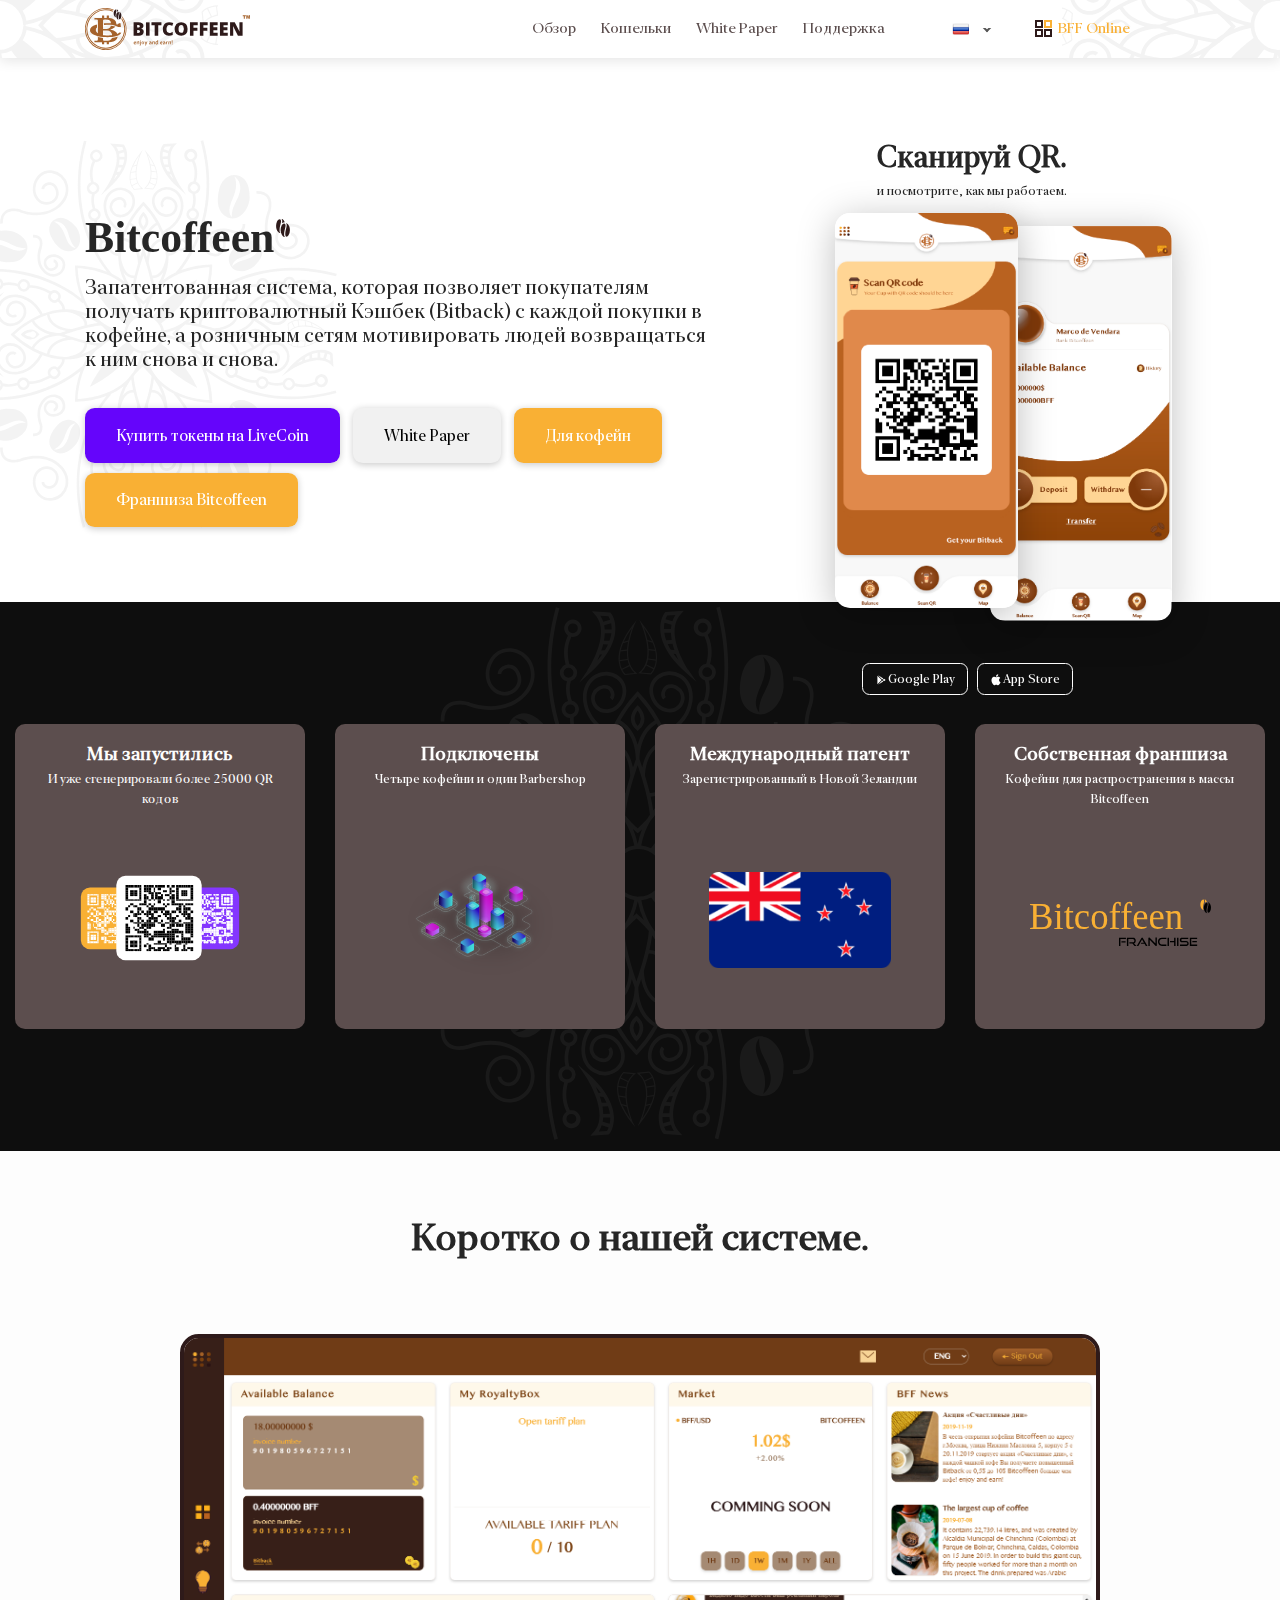
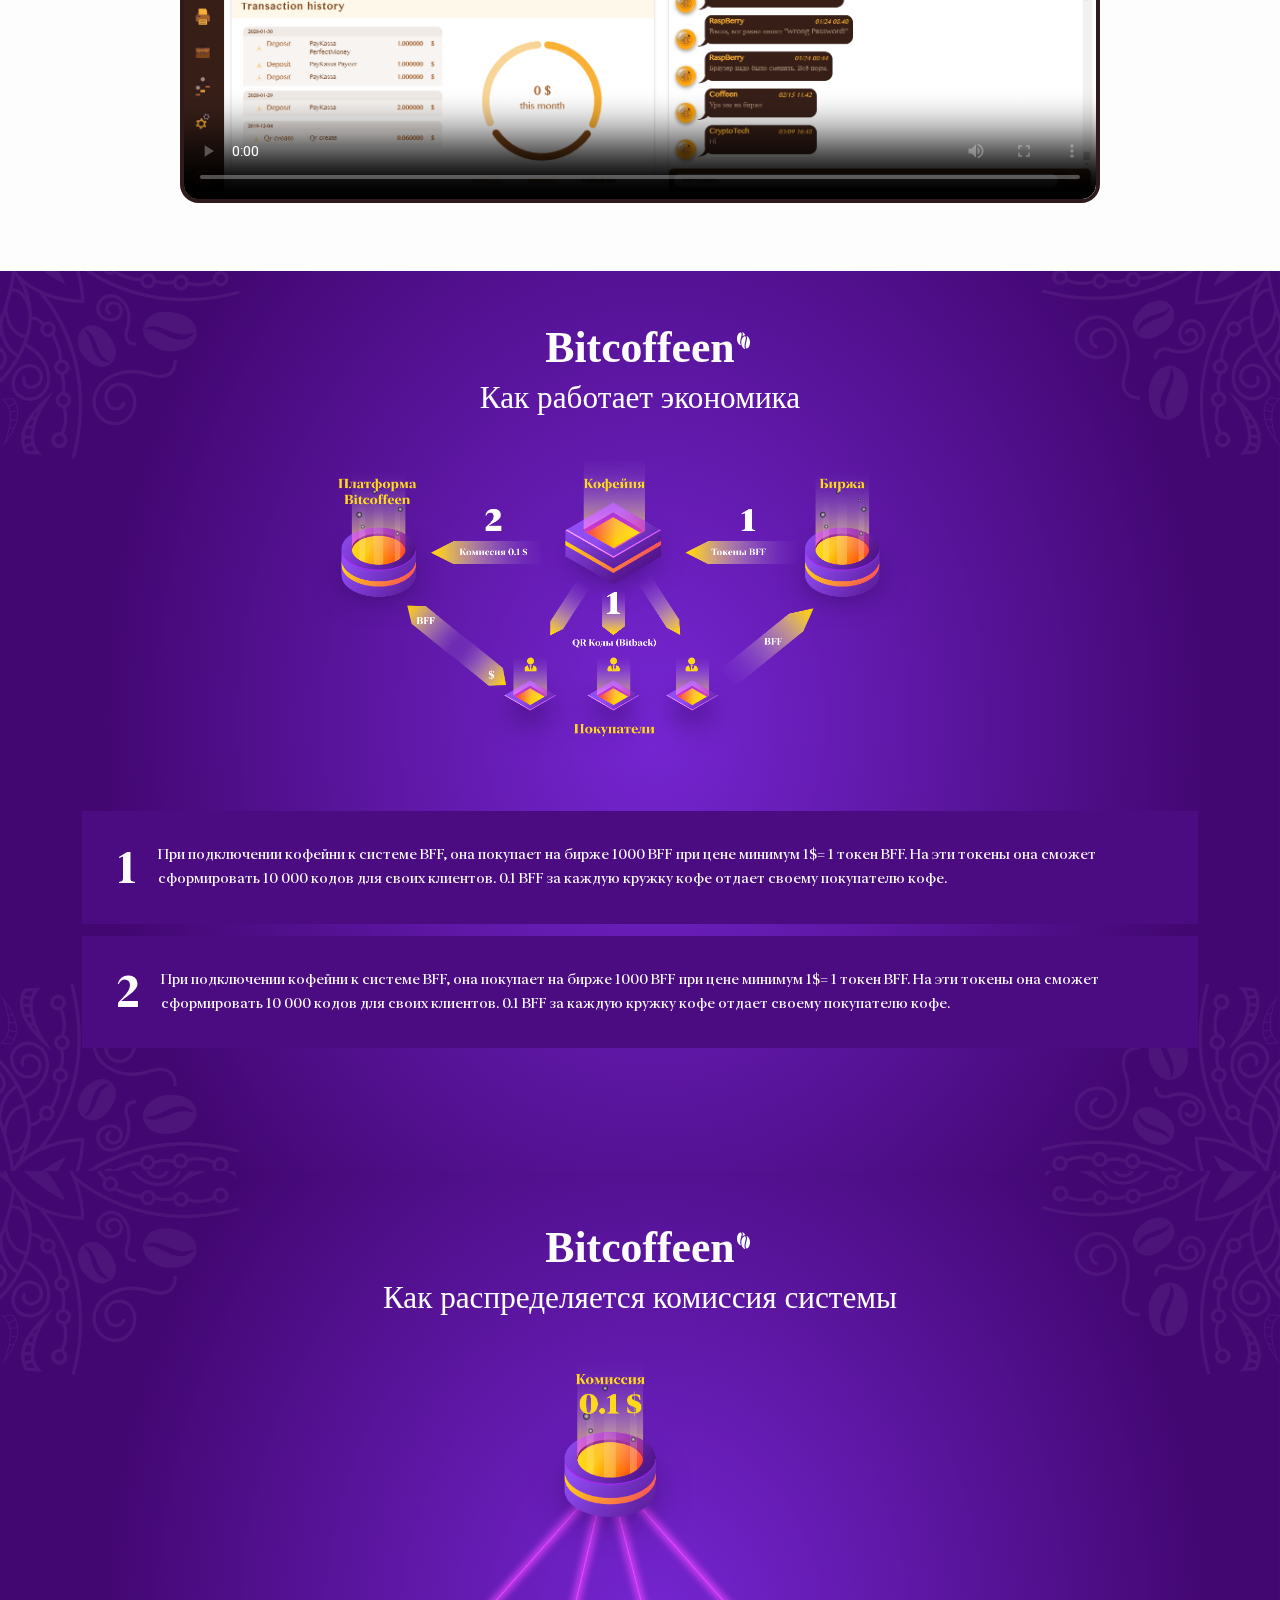
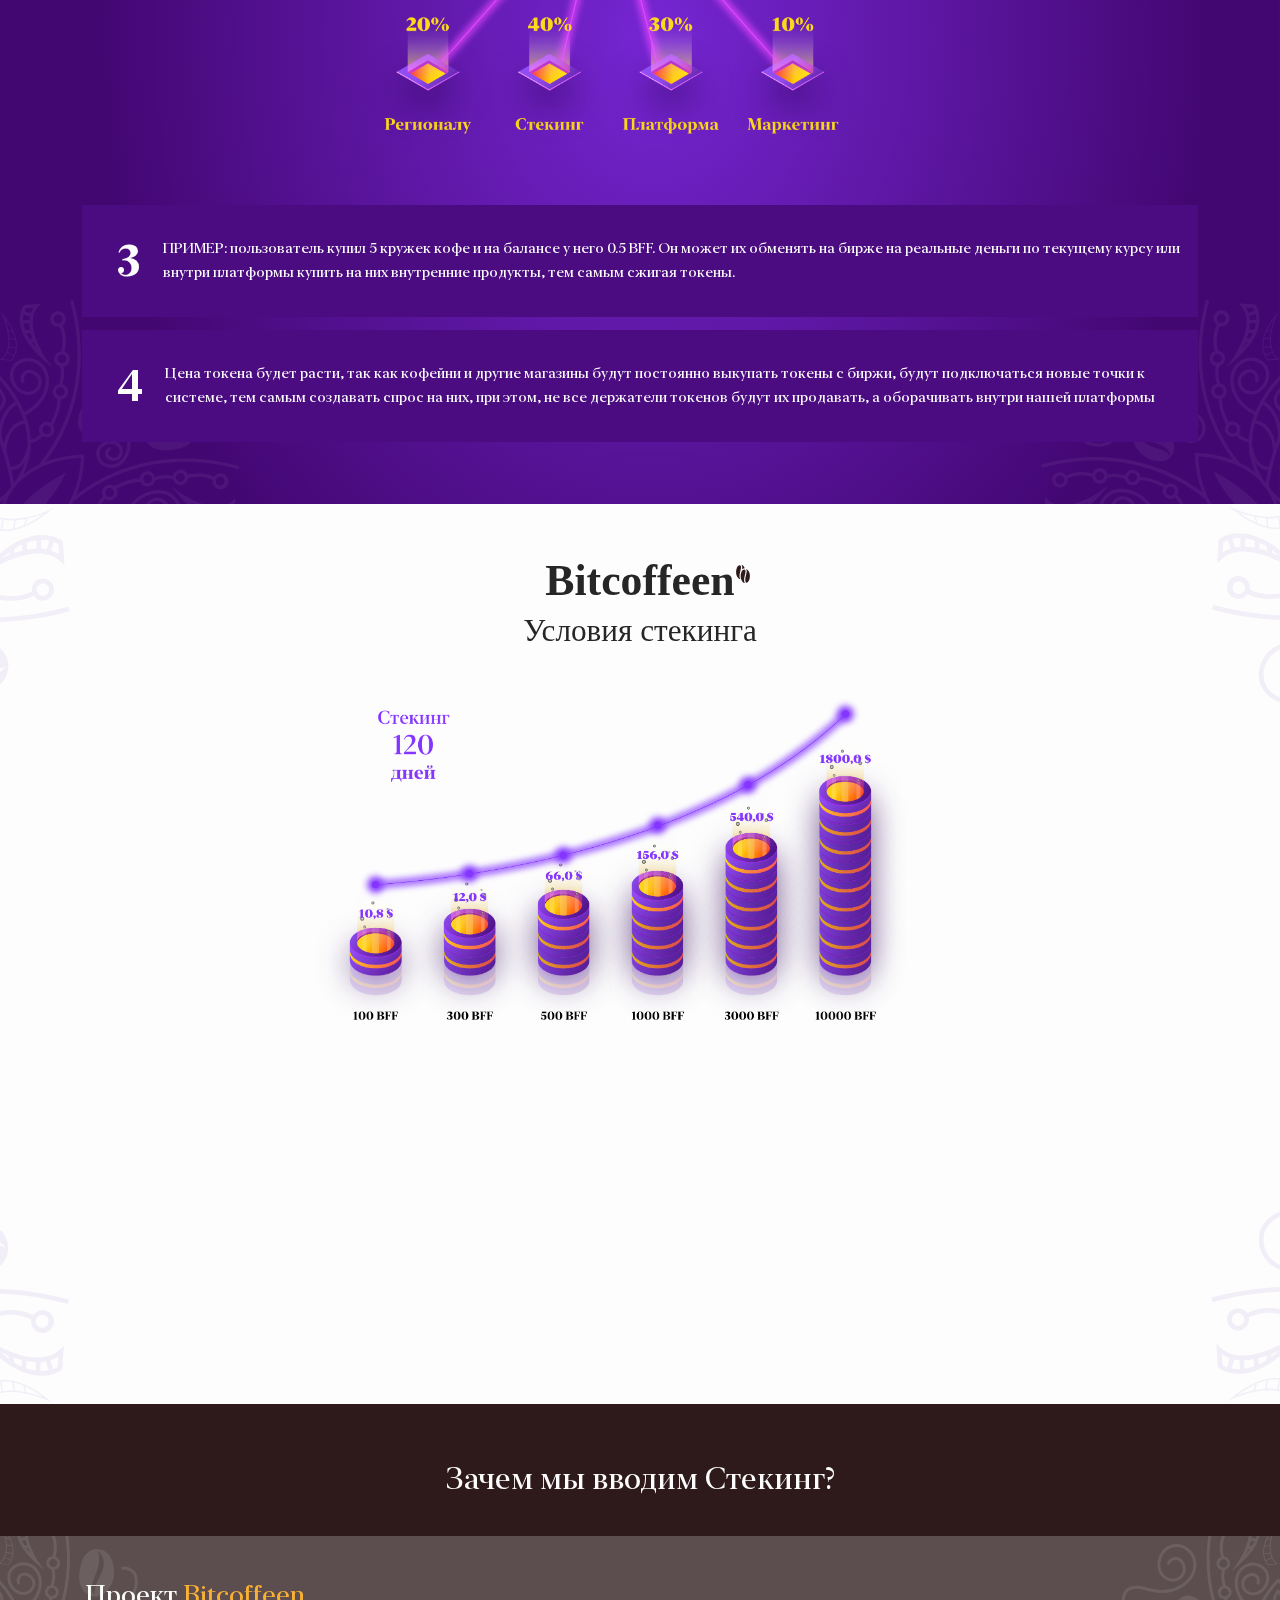
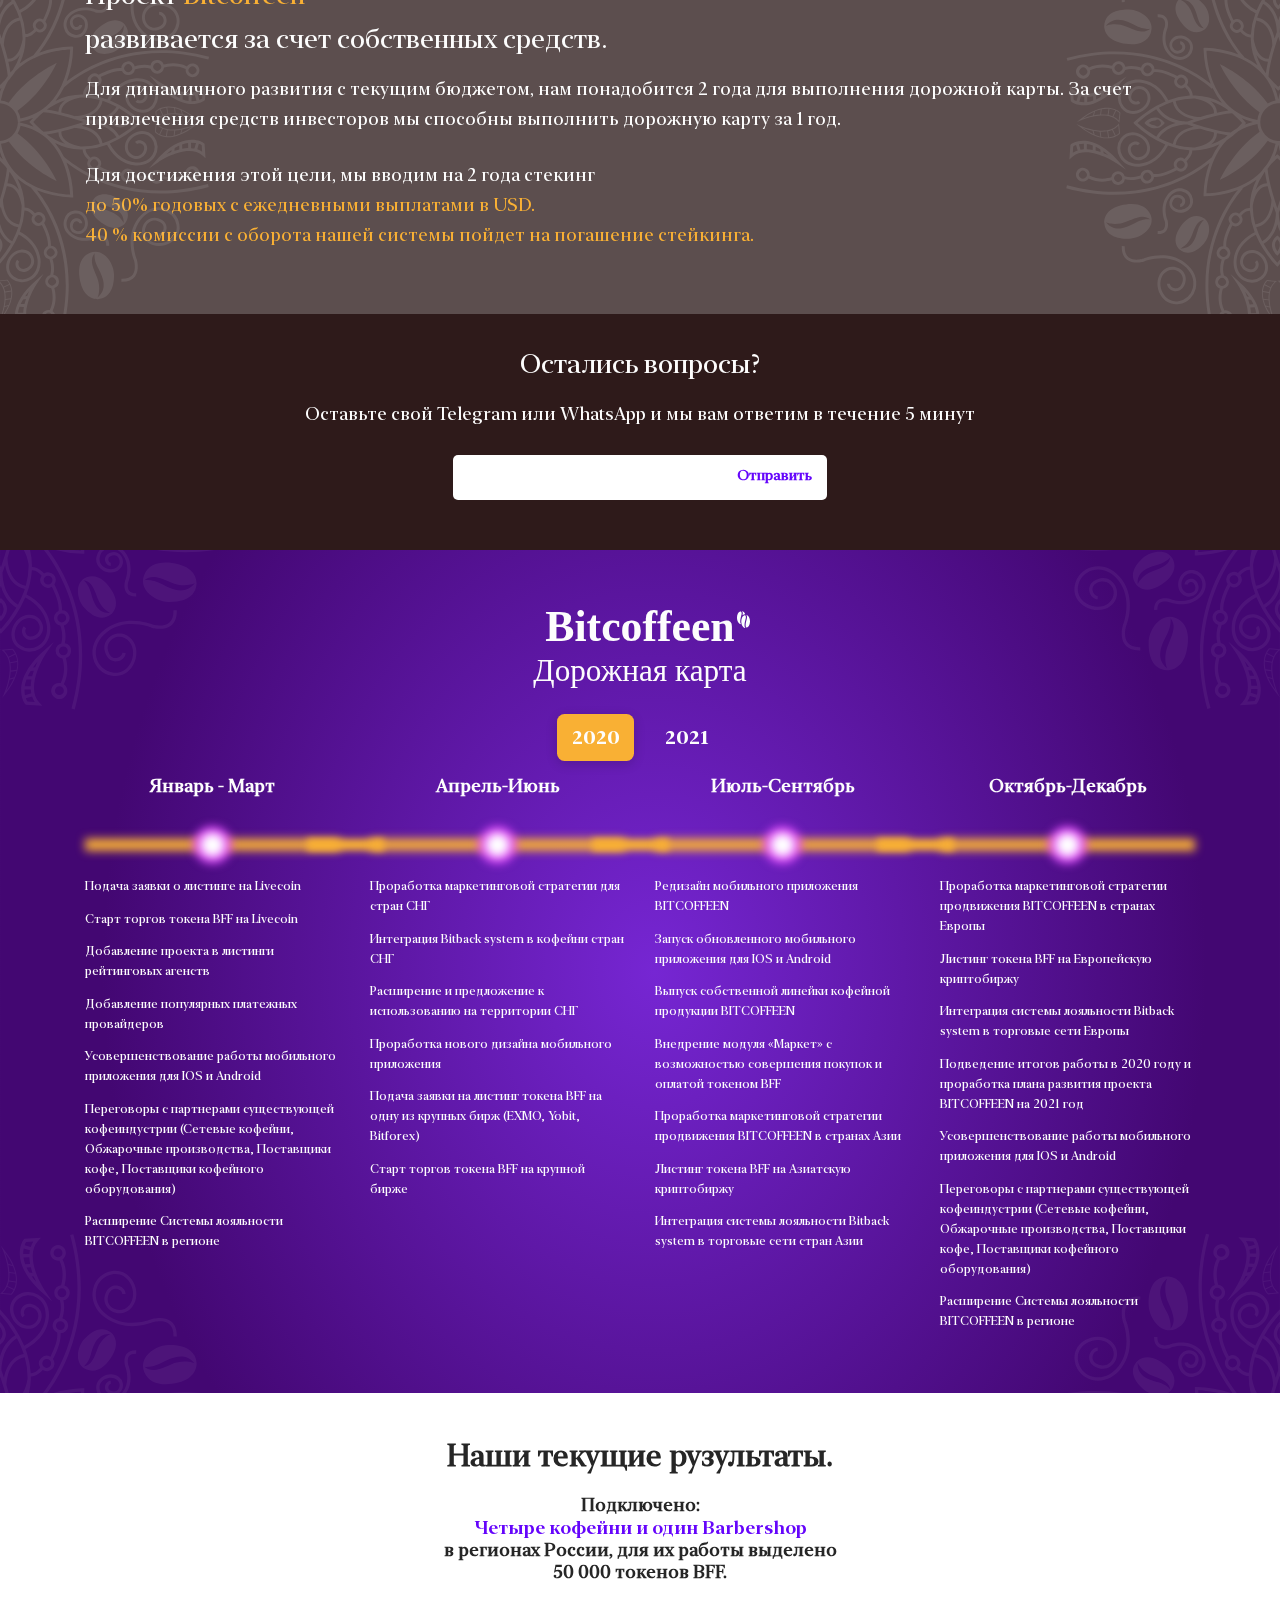
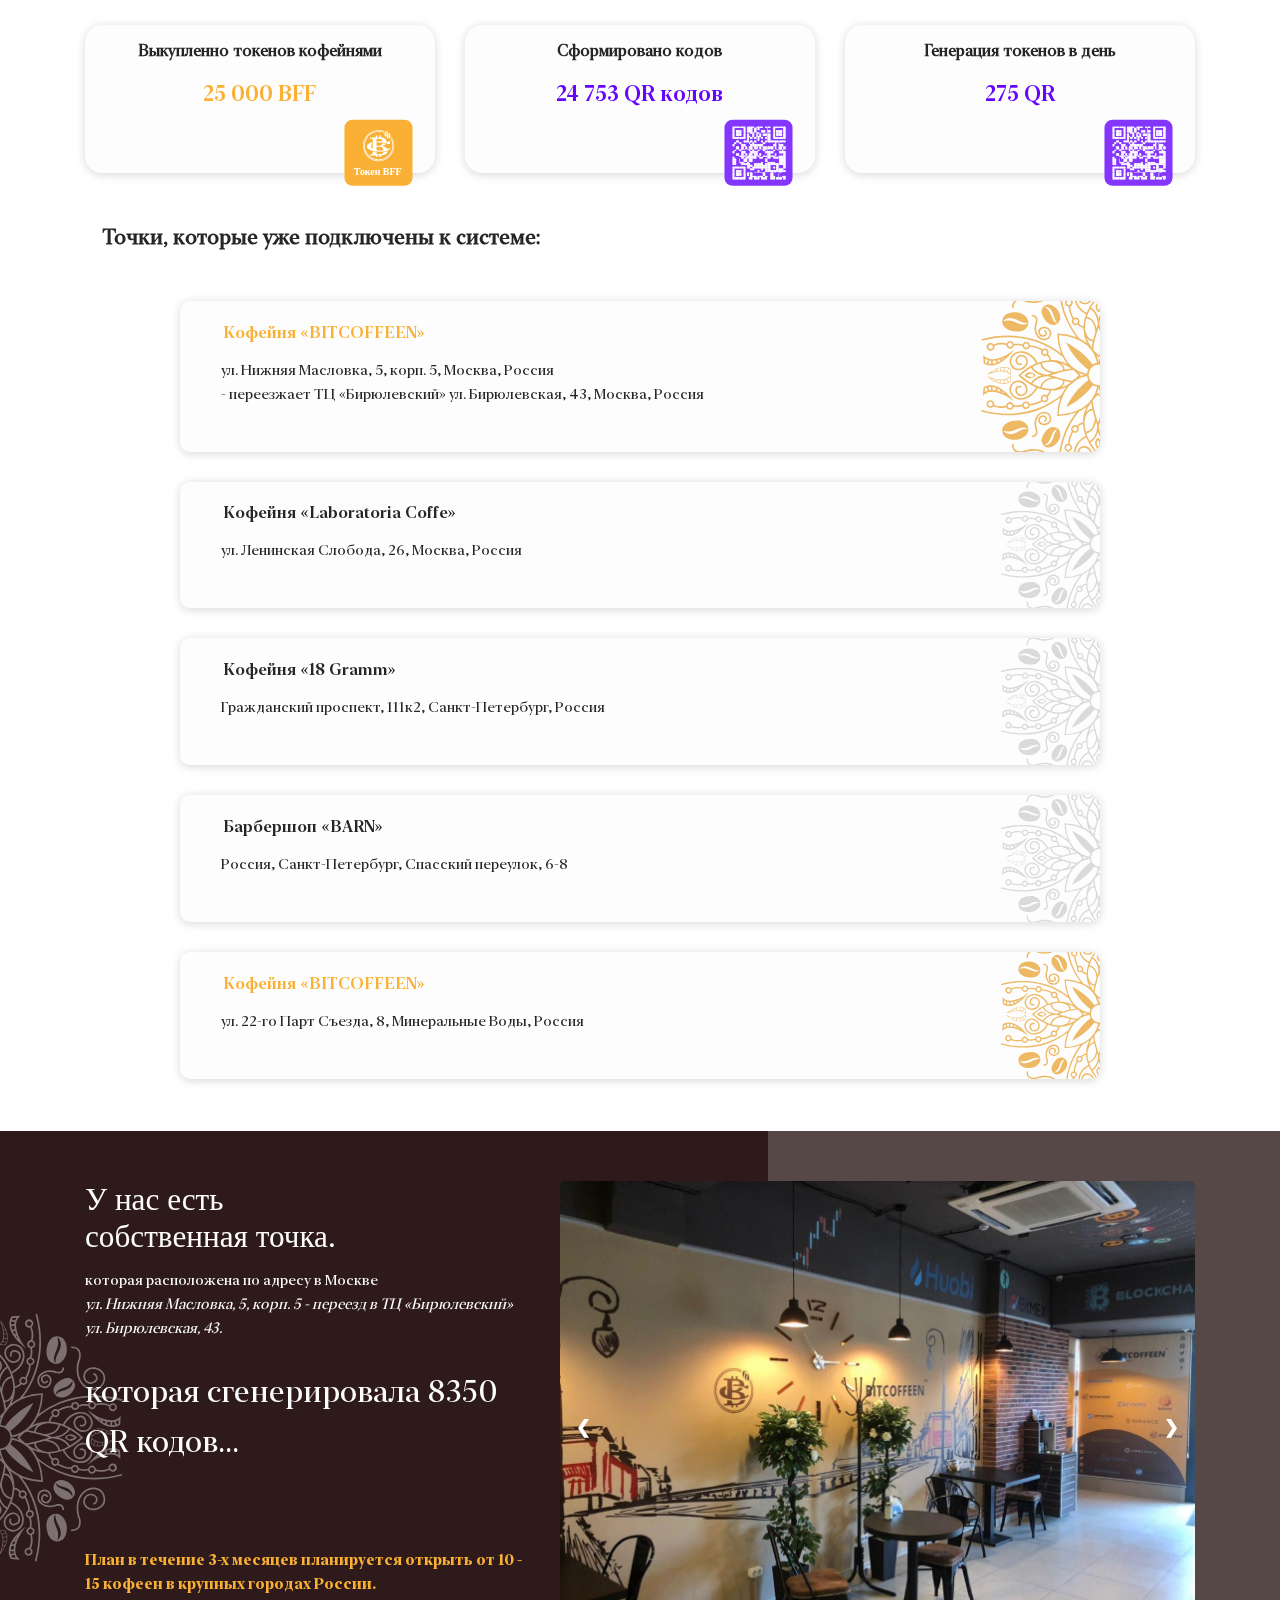
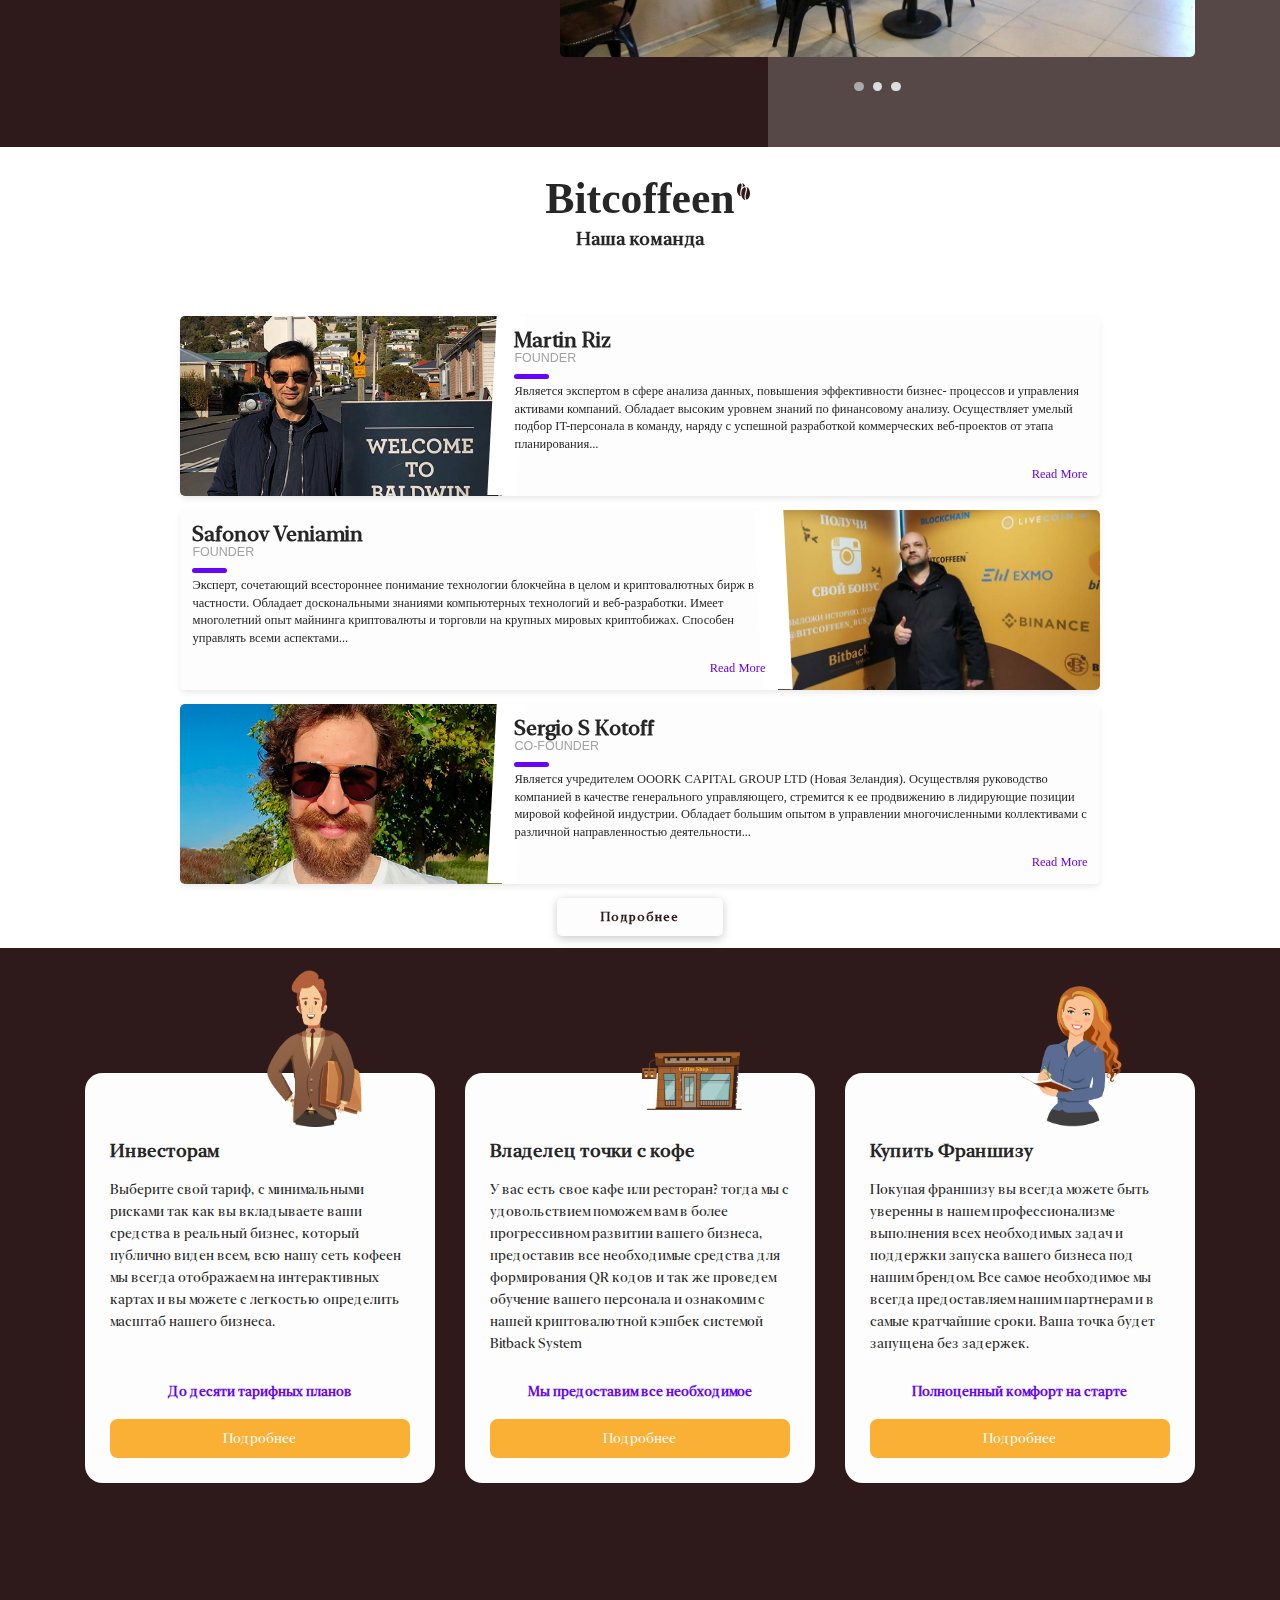
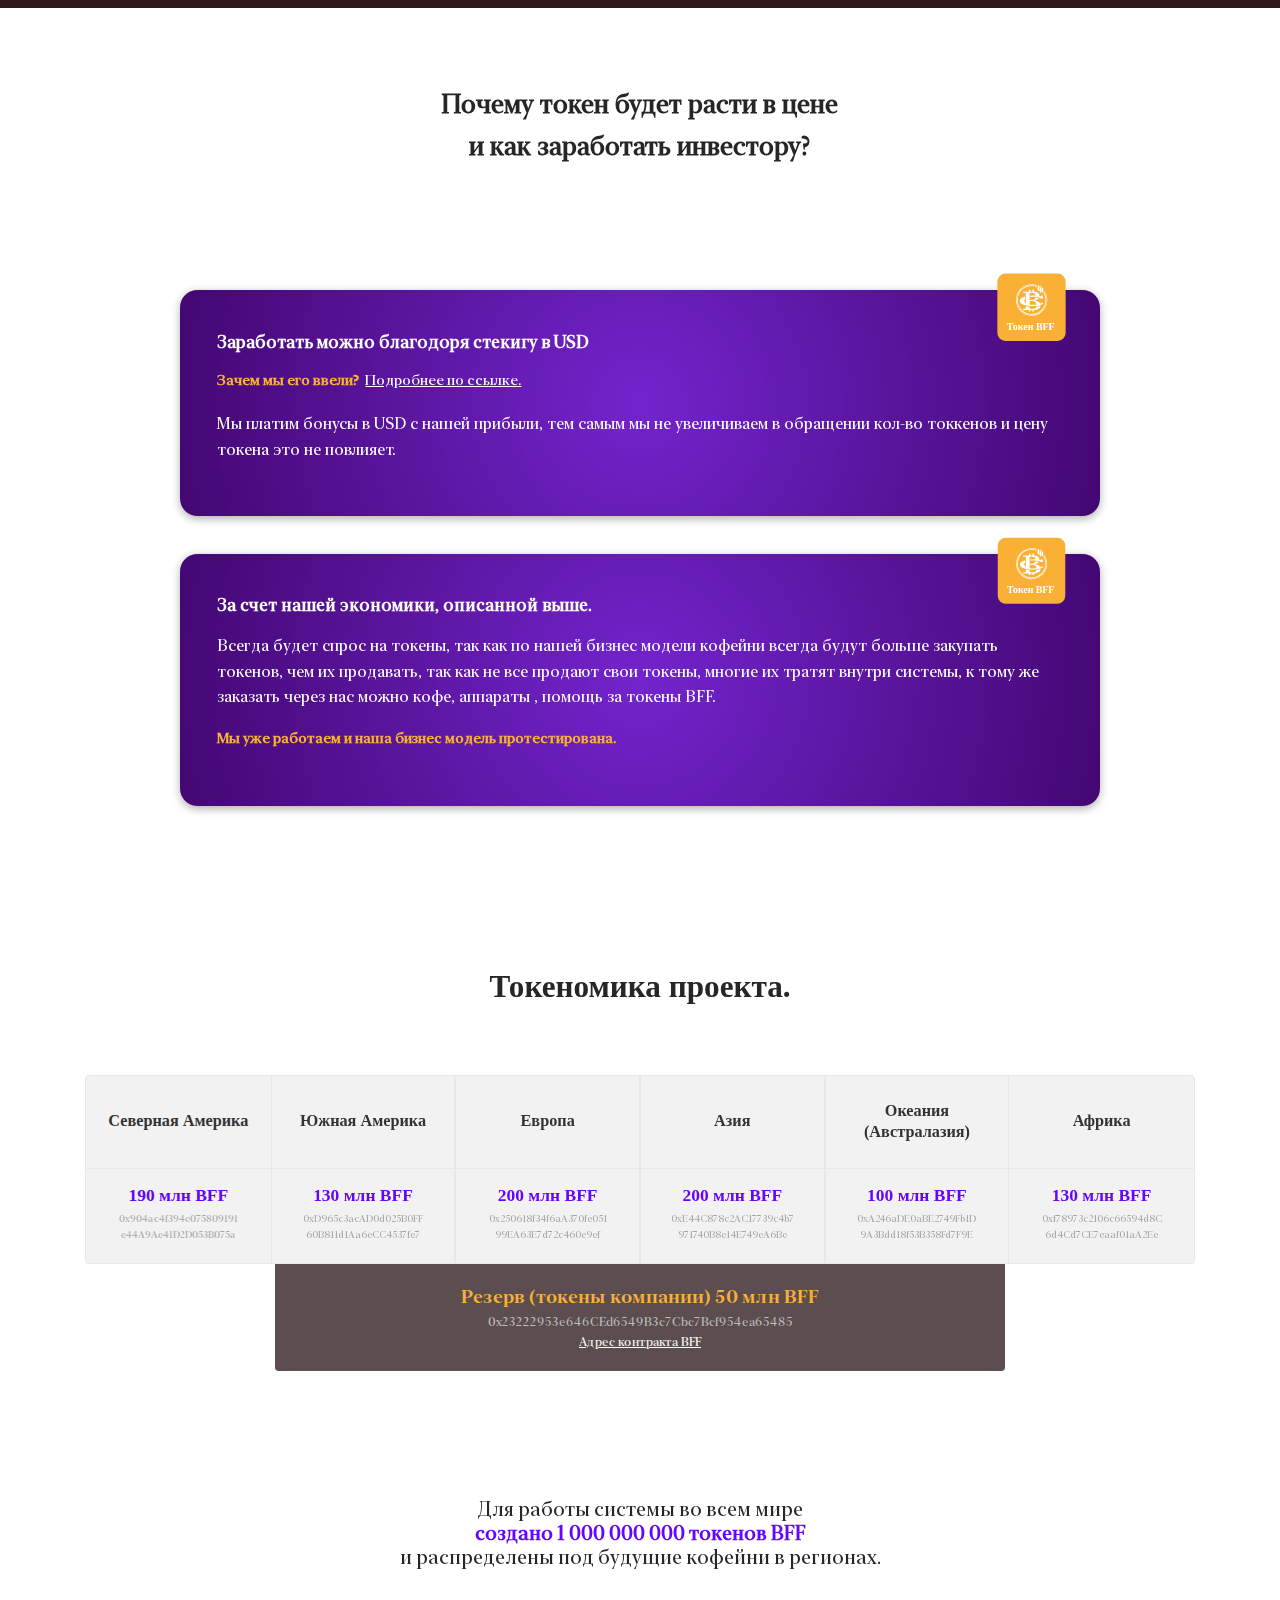
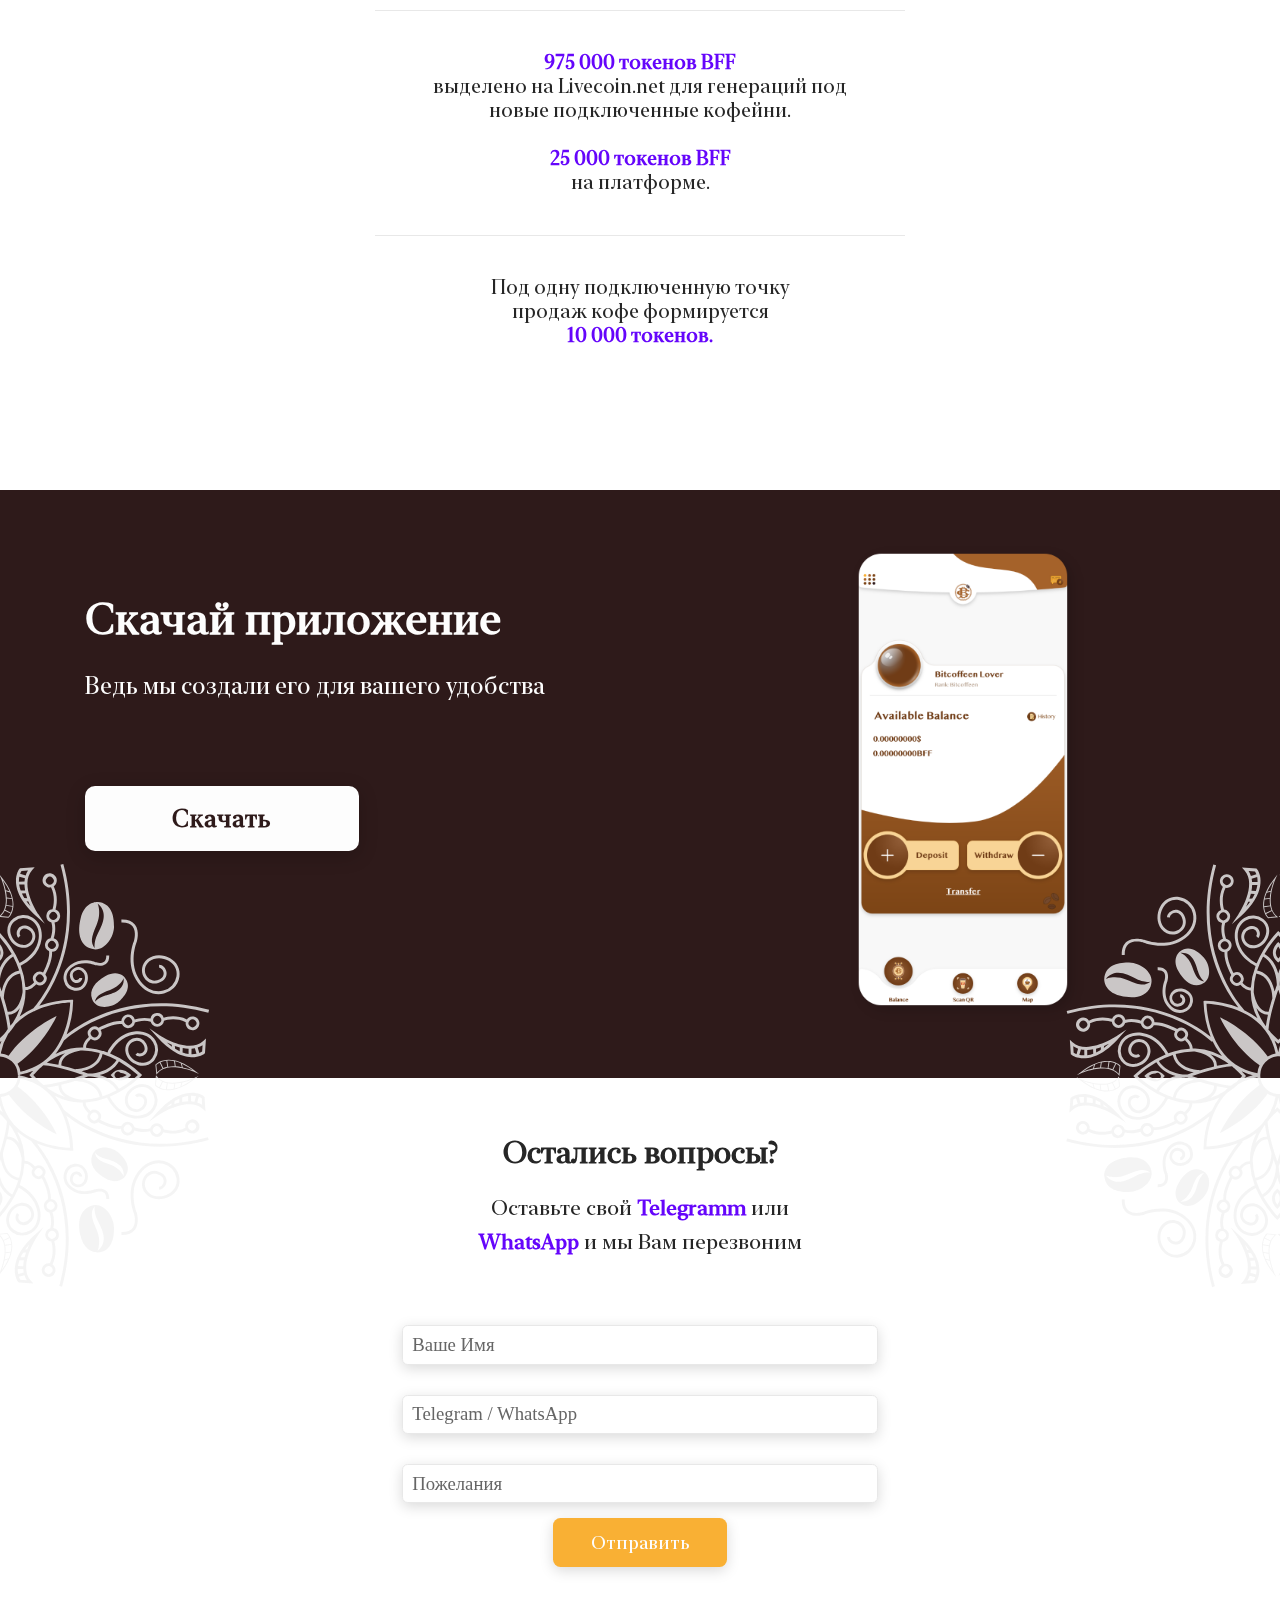
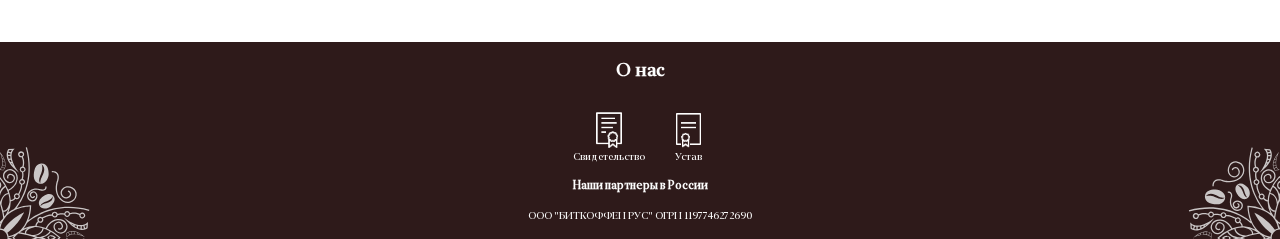
==== commit 31d36dce: "100420p18" ====
--- a/index.html
+++ b/index.html
@@ -69,7 +69,7 @@
 
 <section class="popup">
 		<div class="overlay_popup" style="display: none;"></div>
-			<div id="sign-in" class="sign sign--in " style="display: none;z-index: 10000;" >
+			<div id="sign-in" class="sign sign--in " style="display: none; transform: translate3d(0, -50%, 10000px) !important;  " >
 				<div class="overlay_popup"></div>
 				<div class="sign-popup paterndouble">
 					<i class="popup-close">×</i>
@@ -99,7 +99,7 @@
 				</div>
 		</div>
 
-		<div id="sign-up" class="sign sign--up " style="display: none;z-index: 10000;">
+		<div id="sign-up" class="sign sign--up "  style="display: none;">
 		<div class="sign-popup paterndouble">
 		<i class="popup-close">×</i>
 		<div class="sign-left">
@@ -137,7 +137,7 @@
 		</div>
 
 
-		<div id="sign-recovery" class="sign sign--recovery " style="display: none;z-index: 10000;" >
+		<div id="sign-recovery" class="sign sign--recovery " style="display: none;" >
 		<div class="sign-popup paterndouble">
 		<i class="popup-close">×</i>
 		<div class="sign-left">
@@ -385,7 +385,7 @@
 
 
 
-		<div id="sign-twofa" class="sign sign--twofa" style="display: none;z-index: 10000;" >
+		<div id="sign-twofa" class="sign sign--twofa" style="display: none;" >
 		<div class="sign-popup paterndouble">
 		<i class="popup-close">×</i>
 		<div class="sign-left">
@@ -401,7 +401,7 @@
 		</div>
 		</div>
 
-		<div id="sign-sms" class="sign sign--sms"  style="display: none;z-index: 10000;">
+		<div id="sign-sms" class="sign sign--sms"  style="display: none;">
 		<div class="sign-popup paterndouble">
 		<i class="popup-close">×</i>
 		<div class="sign-left">
@@ -417,7 +417,7 @@
 		</div>
 		</div>
 
-		<div id="returnpass" class="sign sign--newpass " style="display: none;z-index: 10000;">
+		<div id="returnpass" class="sign sign--newpass " style="display: none;">
 		<div class="sign-popup paterndouble">
 		<i class="popup-close">×</i>
 		<div class="sign-left">
@@ -434,7 +434,7 @@
 		</div>
 		</div>
 
-		<div class="sign happy-wheel" id="happy-wheel"  style="display: none;z-index: 10000;" >
+		<div class="sign happy-wheel" id="happy-wheel"  style="display: none;">
 			<div class="sign-popup">
 			<i class="popup-close">×</i>
 			<div class="sign-left wheel-pol">
--- a/css/app.min.css
+++ b/css/app.min.css
@@ -1 +1 @@
-@charset "UTF-8";*,::after,::before{-webkit-box-sizing:border-box;box-sizing:border-box}html{font-family:sans-serif;line-height:1.15;-webkit-text-size-adjust:100%;-webkit-tap-highlight-color:transparent}article,aside,figcaption,figure,footer,header,hgroup,main,nav,section{display:block}body{margin:0;font-family:-apple-system,BlinkMacSystemFont,"Segoe UI",Roboto,"Helvetica Neue",Arial,"Noto Sans",sans-serif,"Apple Color Emoji","Segoe UI Emoji","Segoe UI Symbol","Noto Color Emoji";font-size:1rem;font-weight:400;line-height:1.5;color:#212529;text-align:left;background-color:#fff}[tabindex="-1"]:focus:not(:focus-visible){outline:0!important}hr{-webkit-box-sizing:content-box;box-sizing:content-box;height:0;overflow:visible}h1,h2,h3,h4,h5,h6{margin-top:0;margin-bottom:.5rem}p{margin-top:0;margin-bottom:1rem}abbr[data-original-title],abbr[title]{text-decoration:underline;-webkit-text-decoration:underline dotted;text-decoration:underline dotted;cursor:help;border-bottom:0;-webkit-text-decoration-skip-ink:none;text-decoration-skip-ink:none}address{margin-bottom:1rem;font-style:normal;line-height:inherit}dl,ol,ul{margin-top:0;margin-bottom:1rem}ol ol,ol ul,ul ol,ul ul{margin-bottom:0}dt{font-weight:700}dd{margin-bottom:.5rem;margin-left:0}blockquote{margin:0 0 1rem}b,strong{font-weight:bolder}small{font-size:80%}sub,sup{position:relative;font-size:75%;line-height:0;vertical-align:baseline}sub{bottom:-.25em}sup{top:-.5em}a{color:#007bff;text-decoration:none;background-color:transparent}a:hover{color:#0056b3;text-decoration:underline}a:not([href]){color:inherit;text-decoration:none}a:not([href]):hover{color:inherit;text-decoration:none}code,kbd,pre,samp{font-family:SFMono-Regular,Menlo,Monaco,Consolas,"Liberation Mono","Courier New",monospace;font-size:1em}pre{margin-top:0;margin-bottom:1rem;overflow:auto}figure{margin:0 0 1rem}img{vertical-align:middle;border-style:none}svg{overflow:hidden;vertical-align:middle}table{border-collapse:collapse}caption{padding-top:.75rem;padding-bottom:.75rem;color:#6c757d;text-align:left;caption-side:bottom}th{text-align:inherit}label{display:inline-block;margin-bottom:.5rem}button{border-radius:0}button:focus{outline:1px dotted;outline:5px auto -webkit-focus-ring-color}button,input,optgroup,select,textarea{margin:0;font-family:inherit;font-size:inherit;line-height:inherit}button,input{overflow:visible}button,select{text-transform:none}select{word-wrap:normal}[type=button],[type=reset],[type=submit],button{-webkit-appearance:button}[type=button]:not(:disabled),[type=reset]:not(:disabled),[type=submit]:not(:disabled),button:not(:disabled){cursor:pointer}[type=button]::-moz-focus-inner,[type=reset]::-moz-focus-inner,[type=submit]::-moz-focus-inner,button::-moz-focus-inner{padding:0;border-style:none}input[type=checkbox],input[type=radio]{-webkit-box-sizing:border-box;box-sizing:border-box;padding:0}input[type=date],input[type=datetime-local],input[type=month],input[type=time]{-webkit-appearance:listbox}textarea{overflow:auto;resize:vertical}fieldset{min-width:0;padding:0;margin:0;border:0}legend{display:block;width:100%;max-width:100%;padding:0;margin-bottom:.5rem;font-size:1.5rem;line-height:inherit;color:inherit;white-space:normal}progress{vertical-align:baseline}[type=number]::-webkit-inner-spin-button,[type=number]::-webkit-outer-spin-button{height:auto}[type=search]{outline-offset:-2px;-webkit-appearance:none}[type=search]::-webkit-search-decoration{-webkit-appearance:none}::-webkit-file-upload-button{font:inherit;-webkit-appearance:button}output{display:inline-block}summary{display:list-item;cursor:pointer}template{display:none}[hidden]{display:none!important}html{-webkit-box-sizing:border-box;box-sizing:border-box;-ms-overflow-style:scrollbar}*,::after,::before{-webkit-box-sizing:inherit;box-sizing:inherit}.container{width:100%;padding-right:15px;padding-left:15px;margin-right:auto;margin-left:auto}@media (min-width:576px){.container{max-width:540px}}@media (min-width:768px){.container{max-width:720px}}@media (min-width:992px){.container{max-width:960px}}@media (min-width:1200px){.container{max-width:1140px}}.container-fluid,.container-lg,.container-md,.container-sm,.container-xl{width:100%;padding-right:15px;padding-left:15px;margin-right:auto;margin-left:auto}@media (min-width:576px){.container,.container-sm{max-width:540px}}@media (min-width:768px){.container,.container-md,.container-sm{max-width:720px}}@media (min-width:992px){.container,.container-lg,.container-md,.container-sm{max-width:960px}}@media (min-width:1200px){.container,.container-lg,.container-md,.container-sm,.container-xl{max-width:1140px}}.row{display:-webkit-box;display:-webkit-flex;display:-ms-flexbox;display:flex;-webkit-flex-wrap:wrap;-ms-flex-wrap:wrap;flex-wrap:wrap;margin-right:-15px;margin-left:-15px}.no-gutters{margin-right:0;margin-left:0}.no-gutters>.col,.no-gutters>[class*=col-]{padding-right:0;padding-left:0}.col,.col-1,.col-10,.col-11,.col-12,.col-2,.col-3,.col-4,.col-5,.col-6,.col-7,.col-8,.col-9,.col-auto,.col-lg,.col-lg-1,.col-lg-10,.col-lg-11,.col-lg-12,.col-lg-2,.col-lg-3,.col-lg-4,.col-lg-5,.col-lg-6,.col-lg-7,.col-lg-8,.col-lg-9,.col-lg-auto,.col-md,.col-md-1,.col-md-10,.col-md-11,.col-md-12,.col-md-2,.col-md-3,.col-md-4,.col-md-5,.col-md-6,.col-md-7,.col-md-8,.col-md-9,.col-md-auto,.col-sm,.col-sm-1,.col-sm-10,.col-sm-11,.col-sm-12,.col-sm-2,.col-sm-3,.col-sm-4,.col-sm-5,.col-sm-6,.col-sm-7,.col-sm-8,.col-sm-9,.col-sm-auto,.col-xl,.col-xl-1,.col-xl-10,.col-xl-11,.col-xl-12,.col-xl-2,.col-xl-3,.col-xl-4,.col-xl-5,.col-xl-6,.col-xl-7,.col-xl-8,.col-xl-9,.col-xl-auto{position:relative;width:100%;padding-right:15px;padding-left:15px}.col{-webkit-flex-basis:0;-ms-flex-preferred-size:0;flex-basis:0;-webkit-box-flex:1;-webkit-flex-grow:1;-ms-flex-positive:1;flex-grow:1;max-width:100%}.row-cols-1>*{-webkit-box-flex:0;-webkit-flex:0 0 100%;-ms-flex:0 0 100%;flex:0 0 100%;max-width:100%}.row-cols-2>*{-webkit-box-flex:0;-webkit-flex:0 0 50%;-ms-flex:0 0 50%;flex:0 0 50%;max-width:50%}.row-cols-3>*{-webkit-box-flex:0;-webkit-flex:0 0 33.33333%;-ms-flex:0 0 33.33333%;flex:0 0 33.33333%;max-width:33.33333%}.row-cols-4>*{-webkit-box-flex:0;-webkit-flex:0 0 25%;-ms-flex:0 0 25%;flex:0 0 25%;max-width:25%}.row-cols-5>*{-webkit-box-flex:0;-webkit-flex:0 0 20%;-ms-flex:0 0 20%;flex:0 0 20%;max-width:20%}.row-cols-6>*{-webkit-box-flex:0;-webkit-flex:0 0 16.66667%;-ms-flex:0 0 16.66667%;flex:0 0 16.66667%;max-width:16.66667%}.col-auto{-webkit-box-flex:0;-webkit-flex:0 0 auto;-ms-flex:0 0 auto;flex:0 0 auto;width:auto;max-width:100%}.col-1{-webkit-box-flex:0;-webkit-flex:0 0 8.33333%;-ms-flex:0 0 8.33333%;flex:0 0 8.33333%;max-width:8.33333%}.col-2{-webkit-box-flex:0;-webkit-flex:0 0 16.66667%;-ms-flex:0 0 16.66667%;flex:0 0 16.66667%;max-width:16.66667%}.col-3{-webkit-box-flex:0;-webkit-flex:0 0 25%;-ms-flex:0 0 25%;flex:0 0 25%;max-width:25%}.col-4{-webkit-box-flex:0;-webkit-flex:0 0 33.33333%;-ms-flex:0 0 33.33333%;flex:0 0 33.33333%;max-width:33.33333%}.col-5{-webkit-box-flex:0;-webkit-flex:0 0 41.66667%;-ms-flex:0 0 41.66667%;flex:0 0 41.66667%;max-width:41.66667%}.col-6{-webkit-box-flex:0;-webkit-flex:0 0 50%;-ms-flex:0 0 50%;flex:0 0 50%;max-width:50%}.col-7{-webkit-box-flex:0;-webkit-flex:0 0 58.33333%;-ms-flex:0 0 58.33333%;flex:0 0 58.33333%;max-width:58.33333%}.col-8{-webkit-box-flex:0;-webkit-flex:0 0 66.66667%;-ms-flex:0 0 66.66667%;flex:0 0 66.66667%;max-width:66.66667%}.col-9{-webkit-box-flex:0;-webkit-flex:0 0 75%;-ms-flex:0 0 75%;flex:0 0 75%;max-width:75%}.col-10{-webkit-box-flex:0;-webkit-flex:0 0 83.33333%;-ms-flex:0 0 83.33333%;flex:0 0 83.33333%;max-width:83.33333%}.col-11{-webkit-box-flex:0;-webkit-flex:0 0 91.66667%;-ms-flex:0 0 91.66667%;flex:0 0 91.66667%;max-width:91.66667%}.col-12{-webkit-box-flex:0;-webkit-flex:0 0 100%;-ms-flex:0 0 100%;flex:0 0 100%;max-width:100%}.order-first{-webkit-box-ordinal-group:0;-webkit-order:-1;-ms-flex-order:-1;order:-1}.order-last{-webkit-box-ordinal-group:14;-webkit-order:13;-ms-flex-order:13;order:13}.order-0{-webkit-box-ordinal-group:1;-webkit-order:0;-ms-flex-order:0;order:0}.order-1{-webkit-box-ordinal-group:2;-webkit-order:1;-ms-flex-order:1;order:1}.order-2{-webkit-box-ordinal-group:3;-webkit-order:2;-ms-flex-order:2;order:2}.order-3{-webkit-box-ordinal-group:4;-webkit-order:3;-ms-flex-order:3;order:3}.order-4{-webkit-box-ordinal-group:5;-webkit-order:4;-ms-flex-order:4;order:4}.order-5{-webkit-box-ordinal-group:6;-webkit-order:5;-ms-flex-order:5;order:5}.order-6{-webkit-box-ordinal-group:7;-webkit-order:6;-ms-flex-order:6;order:6}.order-7{-webkit-box-ordinal-group:8;-webkit-order:7;-ms-flex-order:7;order:7}.order-8{-webkit-box-ordinal-group:9;-webkit-order:8;-ms-flex-order:8;order:8}.order-9{-webkit-box-ordinal-group:10;-webkit-order:9;-ms-flex-order:9;order:9}.order-10{-webkit-box-ordinal-group:11;-webkit-order:10;-ms-flex-order:10;order:10}.order-11{-webkit-box-ordinal-group:12;-webkit-order:11;-ms-flex-order:11;order:11}.order-12{-webkit-box-ordinal-group:13;-webkit-order:12;-ms-flex-order:12;order:12}.offset-1{margin-left:8.33333%}.offset-2{margin-left:16.66667%}.offset-3{margin-left:25%}.offset-4{margin-left:33.33333%}.offset-5{margin-left:41.66667%}.offset-6{margin-left:50%}.offset-7{margin-left:58.33333%}.offset-8{margin-left:66.66667%}.offset-9{margin-left:75%}.offset-10{margin-left:83.33333%}.offset-11{margin-left:91.66667%}@media (min-width:576px){.col-sm{-webkit-flex-basis:0;-ms-flex-preferred-size:0;flex-basis:0;-webkit-box-flex:1;-webkit-flex-grow:1;-ms-flex-positive:1;flex-grow:1;max-width:100%}.row-cols-sm-1>*{-webkit-box-flex:0;-webkit-flex:0 0 100%;-ms-flex:0 0 100%;flex:0 0 100%;max-width:100%}.row-cols-sm-2>*{-webkit-box-flex:0;-webkit-flex:0 0 50%;-ms-flex:0 0 50%;flex:0 0 50%;max-width:50%}.row-cols-sm-3>*{-webkit-box-flex:0;-webkit-flex:0 0 33.33333%;-ms-flex:0 0 33.33333%;flex:0 0 33.33333%;max-width:33.33333%}.row-cols-sm-4>*{-webkit-box-flex:0;-webkit-flex:0 0 25%;-ms-flex:0 0 25%;flex:0 0 25%;max-width:25%}.row-cols-sm-5>*{-webkit-box-flex:0;-webkit-flex:0 0 20%;-ms-flex:0 0 20%;flex:0 0 20%;max-width:20%}.row-cols-sm-6>*{-webkit-box-flex:0;-webkit-flex:0 0 16.66667%;-ms-flex:0 0 16.66667%;flex:0 0 16.66667%;max-width:16.66667%}.col-sm-auto{-webkit-box-flex:0;-webkit-flex:0 0 auto;-ms-flex:0 0 auto;flex:0 0 auto;width:auto;max-width:100%}.col-sm-1{-webkit-box-flex:0;-webkit-flex:0 0 8.33333%;-ms-flex:0 0 8.33333%;flex:0 0 8.33333%;max-width:8.33333%}.col-sm-2{-webkit-box-flex:0;-webkit-flex:0 0 16.66667%;-ms-flex:0 0 16.66667%;flex:0 0 16.66667%;max-width:16.66667%}.col-sm-3{-webkit-box-flex:0;-webkit-flex:0 0 25%;-ms-flex:0 0 25%;flex:0 0 25%;max-width:25%}.col-sm-4{-webkit-box-flex:0;-webkit-flex:0 0 33.33333%;-ms-flex:0 0 33.33333%;flex:0 0 33.33333%;max-width:33.33333%}.col-sm-5{-webkit-box-flex:0;-webkit-flex:0 0 41.66667%;-ms-flex:0 0 41.66667%;flex:0 0 41.66667%;max-width:41.66667%}.col-sm-6{-webkit-box-flex:0;-webkit-flex:0 0 50%;-ms-flex:0 0 50%;flex:0 0 50%;max-width:50%}.col-sm-7{-webkit-box-flex:0;-webkit-flex:0 0 58.33333%;-ms-flex:0 0 58.33333%;flex:0 0 58.33333%;max-width:58.33333%}.col-sm-8{-webkit-box-flex:0;-webkit-flex:0 0 66.66667%;-ms-flex:0 0 66.66667%;flex:0 0 66.66667%;max-width:66.66667%}.col-sm-9{-webkit-box-flex:0;-webkit-flex:0 0 75%;-ms-flex:0 0 75%;flex:0 0 75%;max-width:75%}.col-sm-10{-webkit-box-flex:0;-webkit-flex:0 0 83.33333%;-ms-flex:0 0 83.33333%;flex:0 0 83.33333%;max-width:83.33333%}.col-sm-11{-webkit-box-flex:0;-webkit-flex:0 0 91.66667%;-ms-flex:0 0 91.66667%;flex:0 0 91.66667%;max-width:91.66667%}.col-sm-12{-webkit-box-flex:0;-webkit-flex:0 0 100%;-ms-flex:0 0 100%;flex:0 0 100%;max-width:100%}.order-sm-first{-webkit-box-ordinal-group:0;-webkit-order:-1;-ms-flex-order:-1;order:-1}.order-sm-last{-webkit-box-ordinal-group:14;-webkit-order:13;-ms-flex-order:13;order:13}.order-sm-0{-webkit-box-ordinal-group:1;-webkit-order:0;-ms-flex-order:0;order:0}.order-sm-1{-webkit-box-ordinal-group:2;-webkit-order:1;-ms-flex-order:1;order:1}.order-sm-2{-webkit-box-ordinal-group:3;-webkit-order:2;-ms-flex-order:2;order:2}.order-sm-3{-webkit-box-ordinal-group:4;-webkit-order:3;-ms-flex-order:3;order:3}.order-sm-4{-webkit-box-ordinal-group:5;-webkit-order:4;-ms-flex-order:4;order:4}.order-sm-5{-webkit-box-ordinal-group:6;-webkit-order:5;-ms-flex-order:5;order:5}.order-sm-6{-webkit-box-ordinal-group:7;-webkit-order:6;-ms-flex-order:6;order:6}.order-sm-7{-webkit-box-ordinal-group:8;-webkit-order:7;-ms-flex-order:7;order:7}.order-sm-8{-webkit-box-ordinal-group:9;-webkit-order:8;-ms-flex-order:8;order:8}.order-sm-9{-webkit-box-ordinal-group:10;-webkit-order:9;-ms-flex-order:9;order:9}.order-sm-10{-webkit-box-ordinal-group:11;-webkit-order:10;-ms-flex-order:10;order:10}.order-sm-11{-webkit-box-ordinal-group:12;-webkit-order:11;-ms-flex-order:11;order:11}.order-sm-12{-webkit-box-ordinal-group:13;-webkit-order:12;-ms-flex-order:12;order:12}.offset-sm-0{margin-left:0}.offset-sm-1{margin-left:8.33333%}.offset-sm-2{margin-left:16.66667%}.offset-sm-3{margin-left:25%}.offset-sm-4{margin-left:33.33333%}.offset-sm-5{margin-left:41.66667%}.offset-sm-6{margin-left:50%}.offset-sm-7{margin-left:58.33333%}.offset-sm-8{margin-left:66.66667%}.offset-sm-9{margin-left:75%}.offset-sm-10{margin-left:83.33333%}.offset-sm-11{margin-left:91.66667%}}@media (min-width:768px){.col-md{-webkit-flex-basis:0;-ms-flex-preferred-size:0;flex-basis:0;-webkit-box-flex:1;-webkit-flex-grow:1;-ms-flex-positive:1;flex-grow:1;max-width:100%}.row-cols-md-1>*{-webkit-box-flex:0;-webkit-flex:0 0 100%;-ms-flex:0 0 100%;flex:0 0 100%;max-width:100%}.row-cols-md-2>*{-webkit-box-flex:0;-webkit-flex:0 0 50%;-ms-flex:0 0 50%;flex:0 0 50%;max-width:50%}.row-cols-md-3>*{-webkit-box-flex:0;-webkit-flex:0 0 33.33333%;-ms-flex:0 0 33.33333%;flex:0 0 33.33333%;max-width:33.33333%}.row-cols-md-4>*{-webkit-box-flex:0;-webkit-flex:0 0 25%;-ms-flex:0 0 25%;flex:0 0 25%;max-width:25%}.row-cols-md-5>*{-webkit-box-flex:0;-webkit-flex:0 0 20%;-ms-flex:0 0 20%;flex:0 0 20%;max-width:20%}.row-cols-md-6>*{-webkit-box-flex:0;-webkit-flex:0 0 16.66667%;-ms-flex:0 0 16.66667%;flex:0 0 16.66667%;max-width:16.66667%}.col-md-auto{-webkit-box-flex:0;-webkit-flex:0 0 auto;-ms-flex:0 0 auto;flex:0 0 auto;width:auto;max-width:100%}.col-md-1{-webkit-box-flex:0;-webkit-flex:0 0 8.33333%;-ms-flex:0 0 8.33333%;flex:0 0 8.33333%;max-width:8.33333%}.col-md-2{-webkit-box-flex:0;-webkit-flex:0 0 16.66667%;-ms-flex:0 0 16.66667%;flex:0 0 16.66667%;max-width:16.66667%}.col-md-3{-webkit-box-flex:0;-webkit-flex:0 0 25%;-ms-flex:0 0 25%;flex:0 0 25%;max-width:25%}.col-md-4{-webkit-box-flex:0;-webkit-flex:0 0 33.33333%;-ms-flex:0 0 33.33333%;flex:0 0 33.33333%;max-width:33.33333%}.col-md-5{-webkit-box-flex:0;-webkit-flex:0 0 41.66667%;-ms-flex:0 0 41.66667%;flex:0 0 41.66667%;max-width:41.66667%}.col-md-6{-webkit-box-flex:0;-webkit-flex:0 0 50%;-ms-flex:0 0 50%;flex:0 0 50%;max-width:50%}.col-md-7{-webkit-box-flex:0;-webkit-flex:0 0 58.33333%;-ms-flex:0 0 58.33333%;flex:0 0 58.33333%;max-width:58.33333%}.col-md-8{-webkit-box-flex:0;-webkit-flex:0 0 66.66667%;-ms-flex:0 0 66.66667%;flex:0 0 66.66667%;max-width:66.66667%}.col-md-9{-webkit-box-flex:0;-webkit-flex:0 0 75%;-ms-flex:0 0 75%;flex:0 0 75%;max-width:75%}.col-md-10{-webkit-box-flex:0;-webkit-flex:0 0 83.33333%;-ms-flex:0 0 83.33333%;flex:0 0 83.33333%;max-width:83.33333%}.col-md-11{-webkit-box-flex:0;-webkit-flex:0 0 91.66667%;-ms-flex:0 0 91.66667%;flex:0 0 91.66667%;max-width:91.66667%}.col-md-12{-webkit-box-flex:0;-webkit-flex:0 0 100%;-ms-flex:0 0 100%;flex:0 0 100%;max-width:100%}.order-md-first{-webkit-box-ordinal-group:0;-webkit-order:-1;-ms-flex-order:-1;order:-1}.order-md-last{-webkit-box-ordinal-group:14;-webkit-order:13;-ms-flex-order:13;order:13}.order-md-0{-webkit-box-ordinal-group:1;-webkit-order:0;-ms-flex-order:0;order:0}.order-md-1{-webkit-box-ordinal-group:2;-webkit-order:1;-ms-flex-order:1;order:1}.order-md-2{-webkit-box-ordinal-group:3;-webkit-order:2;-ms-flex-order:2;order:2}.order-md-3{-webkit-box-ordinal-group:4;-webkit-order:3;-ms-flex-order:3;order:3}.order-md-4{-webkit-box-ordinal-group:5;-webkit-order:4;-ms-flex-order:4;order:4}.order-md-5{-webkit-box-ordinal-group:6;-webkit-order:5;-ms-flex-order:5;order:5}.order-md-6{-webkit-box-ordinal-group:7;-webkit-order:6;-ms-flex-order:6;order:6}.order-md-7{-webkit-box-ordinal-group:8;-webkit-order:7;-ms-flex-order:7;order:7}.order-md-8{-webkit-box-ordinal-group:9;-webkit-order:8;-ms-flex-order:8;order:8}.order-md-9{-webkit-box-ordinal-group:10;-webkit-order:9;-ms-flex-order:9;order:9}.order-md-10{-webkit-box-ordinal-group:11;-webkit-order:10;-ms-flex-order:10;order:10}.order-md-11{-webkit-box-ordinal-group:12;-webkit-order:11;-ms-flex-order:11;order:11}.order-md-12{-webkit-box-ordinal-group:13;-webkit-order:12;-ms-flex-order:12;order:12}.offset-md-0{margin-left:0}.offset-md-1{margin-left:8.33333%}.offset-md-2{margin-left:16.66667%}.offset-md-3{margin-left:25%}.offset-md-4{margin-left:33.33333%}.offset-md-5{margin-left:41.66667%}.offset-md-6{margin-left:50%}.offset-md-7{margin-left:58.33333%}.offset-md-8{margin-left:66.66667%}.offset-md-9{margin-left:75%}.offset-md-10{margin-left:83.33333%}.offset-md-11{margin-left:91.66667%}}@media (min-width:992px){.col-lg{-webkit-flex-basis:0;-ms-flex-preferred-size:0;flex-basis:0;-webkit-box-flex:1;-webkit-flex-grow:1;-ms-flex-positive:1;flex-grow:1;max-width:100%}.row-cols-lg-1>*{-webkit-box-flex:0;-webkit-flex:0 0 100%;-ms-flex:0 0 100%;flex:0 0 100%;max-width:100%}.row-cols-lg-2>*{-webkit-box-flex:0;-webkit-flex:0 0 50%;-ms-flex:0 0 50%;flex:0 0 50%;max-width:50%}.row-cols-lg-3>*{-webkit-box-flex:0;-webkit-flex:0 0 33.33333%;-ms-flex:0 0 33.33333%;flex:0 0 33.33333%;max-width:33.33333%}.row-cols-lg-4>*{-webkit-box-flex:0;-webkit-flex:0 0 25%;-ms-flex:0 0 25%;flex:0 0 25%;max-width:25%}.row-cols-lg-5>*{-webkit-box-flex:0;-webkit-flex:0 0 20%;-ms-flex:0 0 20%;flex:0 0 20%;max-width:20%}.row-cols-lg-6>*{-webkit-box-flex:0;-webkit-flex:0 0 16.66667%;-ms-flex:0 0 16.66667%;flex:0 0 16.66667%;max-width:16.66667%}.col-lg-auto{-webkit-box-flex:0;-webkit-flex:0 0 auto;-ms-flex:0 0 auto;flex:0 0 auto;width:auto;max-width:100%}.col-lg-1{-webkit-box-flex:0;-webkit-flex:0 0 8.33333%;-ms-flex:0 0 8.33333%;flex:0 0 8.33333%;max-width:8.33333%}.col-lg-2{-webkit-box-flex:0;-webkit-flex:0 0 16.66667%;-ms-flex:0 0 16.66667%;flex:0 0 16.66667%;max-width:16.66667%}.col-lg-3{-webkit-box-flex:0;-webkit-flex:0 0 25%;-ms-flex:0 0 25%;flex:0 0 25%;max-width:25%}.col-lg-4{-webkit-box-flex:0;-webkit-flex:0 0 33.33333%;-ms-flex:0 0 33.33333%;flex:0 0 33.33333%;max-width:33.33333%}.col-lg-5{-webkit-box-flex:0;-webkit-flex:0 0 41.66667%;-ms-flex:0 0 41.66667%;flex:0 0 41.66667%;max-width:41.66667%}.col-lg-6{-webkit-box-flex:0;-webkit-flex:0 0 50%;-ms-flex:0 0 50%;flex:0 0 50%;max-width:50%}.col-lg-7{-webkit-box-flex:0;-webkit-flex:0 0 58.33333%;-ms-flex:0 0 58.33333%;flex:0 0 58.33333%;max-width:58.33333%}.col-lg-8{-webkit-box-flex:0;-webkit-flex:0 0 66.66667%;-ms-flex:0 0 66.66667%;flex:0 0 66.66667%;max-width:66.66667%}.col-lg-9{-webkit-box-flex:0;-webkit-flex:0 0 75%;-ms-flex:0 0 75%;flex:0 0 75%;max-width:75%}.col-lg-10{-webkit-box-flex:0;-webkit-flex:0 0 83.33333%;-ms-flex:0 0 83.33333%;flex:0 0 83.33333%;max-width:83.33333%}.col-lg-11{-webkit-box-flex:0;-webkit-flex:0 0 91.66667%;-ms-flex:0 0 91.66667%;flex:0 0 91.66667%;max-width:91.66667%}.col-lg-12{-webkit-box-flex:0;-webkit-flex:0 0 100%;-ms-flex:0 0 100%;flex:0 0 100%;max-width:100%}.order-lg-first{-webkit-box-ordinal-group:0;-webkit-order:-1;-ms-flex-order:-1;order:-1}.order-lg-last{-webkit-box-ordinal-group:14;-webkit-order:13;-ms-flex-order:13;order:13}.order-lg-0{-webkit-box-ordinal-group:1;-webkit-order:0;-ms-flex-order:0;order:0}.order-lg-1{-webkit-box-ordinal-group:2;-webkit-order:1;-ms-flex-order:1;order:1}.order-lg-2{-webkit-box-ordinal-group:3;-webkit-order:2;-ms-flex-order:2;order:2}.order-lg-3{-webkit-box-ordinal-group:4;-webkit-order:3;-ms-flex-order:3;order:3}.order-lg-4{-webkit-box-ordinal-group:5;-webkit-order:4;-ms-flex-order:4;order:4}.order-lg-5{-webkit-box-ordinal-group:6;-webkit-order:5;-ms-flex-order:5;order:5}.order-lg-6{-webkit-box-ordinal-group:7;-webkit-order:6;-ms-flex-order:6;order:6}.order-lg-7{-webkit-box-ordinal-group:8;-webkit-order:7;-ms-flex-order:7;order:7}.order-lg-8{-webkit-box-ordinal-group:9;-webkit-order:8;-ms-flex-order:8;order:8}.order-lg-9{-webkit-box-ordinal-group:10;-webkit-order:9;-ms-flex-order:9;order:9}.order-lg-10{-webkit-box-ordinal-group:11;-webkit-order:10;-ms-flex-order:10;order:10}.order-lg-11{-webkit-box-ordinal-group:12;-webkit-order:11;-ms-flex-order:11;order:11}.order-lg-12{-webkit-box-ordinal-group:13;-webkit-order:12;-ms-flex-order:12;order:12}.offset-lg-0{margin-left:0}.offset-lg-1{margin-left:8.33333%}.offset-lg-2{margin-left:16.66667%}.offset-lg-3{margin-left:25%}.offset-lg-4{margin-left:33.33333%}.offset-lg-5{margin-left:41.66667%}.offset-lg-6{margin-left:50%}.offset-lg-7{margin-left:58.33333%}.offset-lg-8{margin-left:66.66667%}.offset-lg-9{margin-left:75%}.offset-lg-10{margin-left:83.33333%}.offset-lg-11{margin-left:91.66667%}}@media (min-width:1200px){.col-xl{-webkit-flex-basis:0;-ms-flex-preferred-size:0;flex-basis:0;-webkit-box-flex:1;-webkit-flex-grow:1;-ms-flex-positive:1;flex-grow:1;max-width:100%}.row-cols-xl-1>*{-webkit-box-flex:0;-webkit-flex:0 0 100%;-ms-flex:0 0 100%;flex:0 0 100%;max-width:100%}.row-cols-xl-2>*{-webkit-box-flex:0;-webkit-flex:0 0 50%;-ms-flex:0 0 50%;flex:0 0 50%;max-width:50%}.row-cols-xl-3>*{-webkit-box-flex:0;-webkit-flex:0 0 33.33333%;-ms-flex:0 0 33.33333%;flex:0 0 33.33333%;max-width:33.33333%}.row-cols-xl-4>*{-webkit-box-flex:0;-webkit-flex:0 0 25%;-ms-flex:0 0 25%;flex:0 0 25%;max-width:25%}.row-cols-xl-5>*{-webkit-box-flex:0;-webkit-flex:0 0 20%;-ms-flex:0 0 20%;flex:0 0 20%;max-width:20%}.row-cols-xl-6>*{-webkit-box-flex:0;-webkit-flex:0 0 16.66667%;-ms-flex:0 0 16.66667%;flex:0 0 16.66667%;max-width:16.66667%}.col-xl-auto{-webkit-box-flex:0;-webkit-flex:0 0 auto;-ms-flex:0 0 auto;flex:0 0 auto;width:auto;max-width:100%}.col-xl-1{-webkit-box-flex:0;-webkit-flex:0 0 8.33333%;-ms-flex:0 0 8.33333%;flex:0 0 8.33333%;max-width:8.33333%}.col-xl-2{-webkit-box-flex:0;-webkit-flex:0 0 16.66667%;-ms-flex:0 0 16.66667%;flex:0 0 16.66667%;max-width:16.66667%}.col-xl-3{-webkit-box-flex:0;-webkit-flex:0 0 25%;-ms-flex:0 0 25%;flex:0 0 25%;max-width:25%}.col-xl-4{-webkit-box-flex:0;-webkit-flex:0 0 33.33333%;-ms-flex:0 0 33.33333%;flex:0 0 33.33333%;max-width:33.33333%}.col-xl-5{-webkit-box-flex:0;-webkit-flex:0 0 41.66667%;-ms-flex:0 0 41.66667%;flex:0 0 41.66667%;max-width:41.66667%}.col-xl-6{-webkit-box-flex:0;-webkit-flex:0 0 50%;-ms-flex:0 0 50%;flex:0 0 50%;max-width:50%}.col-xl-7{-webkit-box-flex:0;-webkit-flex:0 0 58.33333%;-ms-flex:0 0 58.33333%;flex:0 0 58.33333%;max-width:58.33333%}.col-xl-8{-webkit-box-flex:0;-webkit-flex:0 0 66.66667%;-ms-flex:0 0 66.66667%;flex:0 0 66.66667%;max-width:66.66667%}.col-xl-9{-webkit-box-flex:0;-webkit-flex:0 0 75%;-ms-flex:0 0 75%;flex:0 0 75%;max-width:75%}.col-xl-10{-webkit-box-flex:0;-webkit-flex:0 0 83.33333%;-ms-flex:0 0 83.33333%;flex:0 0 83.33333%;max-width:83.33333%}.col-xl-11{-webkit-box-flex:0;-webkit-flex:0 0 91.66667%;-ms-flex:0 0 91.66667%;flex:0 0 91.66667%;max-width:91.66667%}.col-xl-12{-webkit-box-flex:0;-webkit-flex:0 0 100%;-ms-flex:0 0 100%;flex:0 0 100%;max-width:100%}.order-xl-first{-webkit-box-ordinal-group:0;-webkit-order:-1;-ms-flex-order:-1;order:-1}.order-xl-last{-webkit-box-ordinal-group:14;-webkit-order:13;-ms-flex-order:13;order:13}.order-xl-0{-webkit-box-ordinal-group:1;-webkit-order:0;-ms-flex-order:0;order:0}.order-xl-1{-webkit-box-ordinal-group:2;-webkit-order:1;-ms-flex-order:1;order:1}.order-xl-2{-webkit-box-ordinal-group:3;-webkit-order:2;-ms-flex-order:2;order:2}.order-xl-3{-webkit-box-ordinal-group:4;-webkit-order:3;-ms-flex-order:3;order:3}.order-xl-4{-webkit-box-ordinal-group:5;-webkit-order:4;-ms-flex-order:4;order:4}.order-xl-5{-webkit-box-ordinal-group:6;-webkit-order:5;-ms-flex-order:5;order:5}.order-xl-6{-webkit-box-ordinal-group:7;-webkit-order:6;-ms-flex-order:6;order:6}.order-xl-7{-webkit-box-ordinal-group:8;-webkit-order:7;-ms-flex-order:7;order:7}.order-xl-8{-webkit-box-ordinal-group:9;-webkit-order:8;-ms-flex-order:8;order:8}.order-xl-9{-webkit-box-ordinal-group:10;-webkit-order:9;-ms-flex-order:9;order:9}.order-xl-10{-webkit-box-ordinal-group:11;-webkit-order:10;-ms-flex-order:10;order:10}.order-xl-11{-webkit-box-ordinal-group:12;-webkit-order:11;-ms-flex-order:11;order:11}.order-xl-12{-webkit-box-ordinal-group:13;-webkit-order:12;-ms-flex-order:12;order:12}.offset-xl-0{margin-left:0}.offset-xl-1{margin-left:8.33333%}.offset-xl-2{margin-left:16.66667%}.offset-xl-3{margin-left:25%}.offset-xl-4{margin-left:33.33333%}.offset-xl-5{margin-left:41.66667%}.offset-xl-6{margin-left:50%}.offset-xl-7{margin-left:58.33333%}.offset-xl-8{margin-left:66.66667%}.offset-xl-9{margin-left:75%}.offset-xl-10{margin-left:83.33333%}.offset-xl-11{margin-left:91.66667%}}.d-none{display:none!important}.d-inline{display:inline!important}.d-inline-block{display:inline-block!important}.d-block{display:block!important}.d-table{display:table!important}.d-table-row{display:table-row!important}.d-table-cell{display:table-cell!important}.d-flex{display:-webkit-box!important;display:-webkit-flex!important;display:-ms-flexbox!important;display:flex!important}.d-inline-flex{display:-webkit-inline-box!important;display:-webkit-inline-flex!important;display:-ms-inline-flexbox!important;display:inline-flex!important}@media (min-width:576px){.d-sm-none{display:none!important}.d-sm-inline{display:inline!important}.d-sm-inline-block{display:inline-block!important}.d-sm-block{display:block!important}.d-sm-table{display:table!important}.d-sm-table-row{display:table-row!important}.d-sm-table-cell{display:table-cell!important}.d-sm-flex{display:-webkit-box!important;display:-webkit-flex!important;display:-ms-flexbox!important;display:flex!important}.d-sm-inline-flex{display:-webkit-inline-box!important;display:-webkit-inline-flex!important;display:-ms-inline-flexbox!important;display:inline-flex!important}}@media (min-width:768px){.d-md-none{display:none!important}.d-md-inline{display:inline!important}.d-md-inline-block{display:inline-block!important}.d-md-block{display:block!important}.d-md-table{display:table!important}.d-md-table-row{display:table-row!important}.d-md-table-cell{display:table-cell!important}.d-md-flex{display:-webkit-box!important;display:-webkit-flex!important;display:-ms-flexbox!important;display:flex!important}.d-md-inline-flex{display:-webkit-inline-box!important;display:-webkit-inline-flex!important;display:-ms-inline-flexbox!important;display:inline-flex!important}}@media (min-width:992px){.d-lg-none{display:none!important}.d-lg-inline{display:inline!important}.d-lg-inline-block{display:inline-block!important}.d-lg-block{display:block!important}.d-lg-table{display:table!important}.d-lg-table-row{display:table-row!important}.d-lg-table-cell{display:table-cell!important}.d-lg-flex{display:-webkit-box!important;display:-webkit-flex!important;display:-ms-flexbox!important;display:flex!important}.d-lg-inline-flex{display:-webkit-inline-box!important;display:-webkit-inline-flex!important;display:-ms-inline-flexbox!important;display:inline-flex!important}}@media (min-width:1200px){.d-xl-none{display:none!important}.d-xl-inline{display:inline!important}.d-xl-inline-block{display:inline-block!important}.d-xl-block{display:block!important}.d-xl-table{display:table!important}.d-xl-table-row{display:table-row!important}.d-xl-table-cell{display:table-cell!important}.d-xl-flex{display:-webkit-box!important;display:-webkit-flex!important;display:-ms-flexbox!important;display:flex!important}.d-xl-inline-flex{display:-webkit-inline-box!important;display:-webkit-inline-flex!important;display:-ms-inline-flexbox!important;display:inline-flex!important}}@media print{.d-print-none{display:none!important}.d-print-inline{display:inline!important}.d-print-inline-block{display:inline-block!important}.d-print-block{display:block!important}.d-print-table{display:table!important}.d-print-table-row{display:table-row!important}.d-print-table-cell{display:table-cell!important}.d-print-flex{display:-webkit-box!important;display:-webkit-flex!important;display:-ms-flexbox!important;display:flex!important}.d-print-inline-flex{display:-webkit-inline-box!important;display:-webkit-inline-flex!important;display:-ms-inline-flexbox!important;display:inline-flex!important}}.flex-row{-webkit-box-orient:horizontal!important;-webkit-box-direction:normal!important;-webkit-flex-direction:row!important;-ms-flex-direction:row!important;flex-direction:row!important}.flex-column{-webkit-box-orient:vertical!important;-webkit-box-direction:normal!important;-webkit-flex-direction:column!important;-ms-flex-direction:column!important;flex-direction:column!important}.flex-row-reverse{-webkit-box-orient:horizontal!important;-webkit-box-direction:reverse!important;-webkit-flex-direction:row-reverse!important;-ms-flex-direction:row-reverse!important;flex-direction:row-reverse!important}.flex-column-reverse{-webkit-box-orient:vertical!important;-webkit-box-direction:reverse!important;-webkit-flex-direction:column-reverse!important;-ms-flex-direction:column-reverse!important;flex-direction:column-reverse!important}.flex-wrap{-webkit-flex-wrap:wrap!important;-ms-flex-wrap:wrap!important;flex-wrap:wrap!important}.flex-nowrap{-webkit-flex-wrap:nowrap!important;-ms-flex-wrap:nowrap!important;flex-wrap:nowrap!important}.flex-wrap-reverse{-webkit-flex-wrap:wrap-reverse!important;-ms-flex-wrap:wrap-reverse!important;flex-wrap:wrap-reverse!important}.flex-fill{-webkit-box-flex:1!important;-webkit-flex:1 1 auto!important;-ms-flex:1 1 auto!important;flex:1 1 auto!important}.flex-grow-0{-webkit-box-flex:0!important;-webkit-flex-grow:0!important;-ms-flex-positive:0!important;flex-grow:0!important}.flex-grow-1{-webkit-box-flex:1!important;-webkit-flex-grow:1!important;-ms-flex-positive:1!important;flex-grow:1!important}.flex-shrink-0{-webkit-flex-shrink:0!important;-ms-flex-negative:0!important;flex-shrink:0!important}.flex-shrink-1{-webkit-flex-shrink:1!important;-ms-flex-negative:1!important;flex-shrink:1!important}.justify-content-start{-webkit-box-pack:start!important;-webkit-justify-content:flex-start!important;-ms-flex-pack:start!important;justify-content:flex-start!important}.justify-content-end{-webkit-box-pack:end!important;-webkit-justify-content:flex-end!important;-ms-flex-pack:end!important;justify-content:flex-end!important}.justify-content-center{-webkit-box-pack:center!important;-webkit-justify-content:center!important;-ms-flex-pack:center!important;justify-content:center!important}.justify-content-between{-webkit-box-pack:justify!important;-webkit-justify-content:space-between!important;-ms-flex-pack:justify!important;justify-content:space-between!important}.justify-content-around{-webkit-justify-content:space-around!important;-ms-flex-pack:distribute!important;justify-content:space-around!important}.align-items-start{-webkit-box-align:start!important;-webkit-align-items:flex-start!important;-ms-flex-align:start!important;align-items:flex-start!important}.align-items-end{-webkit-box-align:end!important;-webkit-align-items:flex-end!important;-ms-flex-align:end!important;align-items:flex-end!important}.align-items-center{-webkit-box-align:center!important;-webkit-align-items:center!important;-ms-flex-align:center!important;align-items:center!important}.align-items-baseline{-webkit-box-align:baseline!important;-webkit-align-items:baseline!important;-ms-flex-align:baseline!important;align-items:baseline!important}.align-items-stretch{-webkit-box-align:stretch!important;-webkit-align-items:stretch!important;-ms-flex-align:stretch!important;align-items:stretch!important}.align-content-start{-webkit-align-content:flex-start!important;-ms-flex-line-pack:start!important;align-content:flex-start!important}.align-content-end{-webkit-align-content:flex-end!important;-ms-flex-line-pack:end!important;align-content:flex-end!important}.align-content-center{-webkit-align-content:center!important;-ms-flex-line-pack:center!important;align-content:center!important}.align-content-between{-webkit-align-content:space-between!important;-ms-flex-line-pack:justify!important;align-content:space-between!important}.align-content-around{-webkit-align-content:space-around!important;-ms-flex-line-pack:distribute!important;align-content:space-around!important}.align-content-stretch{-webkit-align-content:stretch!important;-ms-flex-line-pack:stretch!important;align-content:stretch!important}.align-self-auto{-webkit-align-self:auto!important;-ms-flex-item-align:auto!important;-ms-grid-row-align:auto!important;align-self:auto!important}.align-self-start{-webkit-align-self:flex-start!important;-ms-flex-item-align:start!important;align-self:flex-start!important}.align-self-end{-webkit-align-self:flex-end!important;-ms-flex-item-align:end!important;align-self:flex-end!important}.align-self-center{-webkit-align-self:center!important;-ms-flex-item-align:center!important;-ms-grid-row-align:center!important;align-self:center!important}.align-self-baseline{-webkit-align-self:baseline!important;-ms-flex-item-align:baseline!important;align-self:baseline!important}.align-self-stretch{-webkit-align-self:stretch!important;-ms-flex-item-align:stretch!important;-ms-grid-row-align:stretch!important;align-self:stretch!important}@media (min-width:576px){.flex-sm-row{-webkit-box-orient:horizontal!important;-webkit-box-direction:normal!important;-webkit-flex-direction:row!important;-ms-flex-direction:row!important;flex-direction:row!important}.flex-sm-column{-webkit-box-orient:vertical!important;-webkit-box-direction:normal!important;-webkit-flex-direction:column!important;-ms-flex-direction:column!important;flex-direction:column!important}.flex-sm-row-reverse{-webkit-box-orient:horizontal!important;-webkit-box-direction:reverse!important;-webkit-flex-direction:row-reverse!important;-ms-flex-direction:row-reverse!important;flex-direction:row-reverse!important}.flex-sm-column-reverse{-webkit-box-orient:vertical!important;-webkit-box-direction:reverse!important;-webkit-flex-direction:column-reverse!important;-ms-flex-direction:column-reverse!important;flex-direction:column-reverse!important}.flex-sm-wrap{-webkit-flex-wrap:wrap!important;-ms-flex-wrap:wrap!important;flex-wrap:wrap!important}.flex-sm-nowrap{-webkit-flex-wrap:nowrap!important;-ms-flex-wrap:nowrap!important;flex-wrap:nowrap!important}.flex-sm-wrap-reverse{-webkit-flex-wrap:wrap-reverse!important;-ms-flex-wrap:wrap-reverse!important;flex-wrap:wrap-reverse!important}.flex-sm-fill{-webkit-box-flex:1!important;-webkit-flex:1 1 auto!important;-ms-flex:1 1 auto!important;flex:1 1 auto!important}.flex-sm-grow-0{-webkit-box-flex:0!important;-webkit-flex-grow:0!important;-ms-flex-positive:0!important;flex-grow:0!important}.flex-sm-grow-1{-webkit-box-flex:1!important;-webkit-flex-grow:1!important;-ms-flex-positive:1!important;flex-grow:1!important}.flex-sm-shrink-0{-webkit-flex-shrink:0!important;-ms-flex-negative:0!important;flex-shrink:0!important}.flex-sm-shrink-1{-webkit-flex-shrink:1!important;-ms-flex-negative:1!important;flex-shrink:1!important}.justify-content-sm-start{-webkit-box-pack:start!important;-webkit-justify-content:flex-start!important;-ms-flex-pack:start!important;justify-content:flex-start!important}.justify-content-sm-end{-webkit-box-pack:end!important;-webkit-justify-content:flex-end!important;-ms-flex-pack:end!important;justify-content:flex-end!important}.justify-content-sm-center{-webkit-box-pack:center!important;-webkit-justify-content:center!important;-ms-flex-pack:center!important;justify-content:center!important}.justify-content-sm-between{-webkit-box-pack:justify!important;-webkit-justify-content:space-between!important;-ms-flex-pack:justify!important;justify-content:space-between!important}.justify-content-sm-around{-webkit-justify-content:space-around!important;-ms-flex-pack:distribute!important;justify-content:space-around!important}.align-items-sm-start{-webkit-box-align:start!important;-webkit-align-items:flex-start!important;-ms-flex-align:start!important;align-items:flex-start!important}.align-items-sm-end{-webkit-box-align:end!important;-webkit-align-items:flex-end!important;-ms-flex-align:end!important;align-items:flex-end!important}.align-items-sm-center{-webkit-box-align:center!important;-webkit-align-items:center!important;-ms-flex-align:center!important;align-items:center!important}.align-items-sm-baseline{-webkit-box-align:baseline!important;-webkit-align-items:baseline!important;-ms-flex-align:baseline!important;align-items:baseline!important}.align-items-sm-stretch{-webkit-box-align:stretch!important;-webkit-align-items:stretch!important;-ms-flex-align:stretch!important;align-items:stretch!important}.align-content-sm-start{-webkit-align-content:flex-start!important;-ms-flex-line-pack:start!important;align-content:flex-start!important}.align-content-sm-end{-webkit-align-content:flex-end!important;-ms-flex-line-pack:end!important;align-content:flex-end!important}.align-content-sm-center{-webkit-align-content:center!important;-ms-flex-line-pack:center!important;align-content:center!important}.align-content-sm-between{-webkit-align-content:space-between!important;-ms-flex-line-pack:justify!important;align-content:space-between!important}.align-content-sm-around{-webkit-align-content:space-around!important;-ms-flex-line-pack:distribute!important;align-content:space-around!important}.align-content-sm-stretch{-webkit-align-content:stretch!important;-ms-flex-line-pack:stretch!important;align-content:stretch!important}.align-self-sm-auto{-webkit-align-self:auto!important;-ms-flex-item-align:auto!important;-ms-grid-row-align:auto!important;align-self:auto!important}.align-self-sm-start{-webkit-align-self:flex-start!important;-ms-flex-item-align:start!important;align-self:flex-start!important}.align-self-sm-end{-webkit-align-self:flex-end!important;-ms-flex-item-align:end!important;align-self:flex-end!important}.align-self-sm-center{-webkit-align-self:center!important;-ms-flex-item-align:center!important;-ms-grid-row-align:center!important;align-self:center!important}.align-self-sm-baseline{-webkit-align-self:baseline!important;-ms-flex-item-align:baseline!important;align-self:baseline!important}.align-self-sm-stretch{-webkit-align-self:stretch!important;-ms-flex-item-align:stretch!important;-ms-grid-row-align:stretch!important;align-self:stretch!important}}@media (min-width:768px){.flex-md-row{-webkit-box-orient:horizontal!important;-webkit-box-direction:normal!important;-webkit-flex-direction:row!important;-ms-flex-direction:row!important;flex-direction:row!important}.flex-md-column{-webkit-box-orient:vertical!important;-webkit-box-direction:normal!important;-webkit-flex-direction:column!important;-ms-flex-direction:column!important;flex-direction:column!important}.flex-md-row-reverse{-webkit-box-orient:horizontal!important;-webkit-box-direction:reverse!important;-webkit-flex-direction:row-reverse!important;-ms-flex-direction:row-reverse!important;flex-direction:row-reverse!important}.flex-md-column-reverse{-webkit-box-orient:vertical!important;-webkit-box-direction:reverse!important;-webkit-flex-direction:column-reverse!important;-ms-flex-direction:column-reverse!important;flex-direction:column-reverse!important}.flex-md-wrap{-webkit-flex-wrap:wrap!important;-ms-flex-wrap:wrap!important;flex-wrap:wrap!important}.flex-md-nowrap{-webkit-flex-wrap:nowrap!important;-ms-flex-wrap:nowrap!important;flex-wrap:nowrap!important}.flex-md-wrap-reverse{-webkit-flex-wrap:wrap-reverse!important;-ms-flex-wrap:wrap-reverse!important;flex-wrap:wrap-reverse!important}.flex-md-fill{-webkit-box-flex:1!important;-webkit-flex:1 1 auto!important;-ms-flex:1 1 auto!important;flex:1 1 auto!important}.flex-md-grow-0{-webkit-box-flex:0!important;-webkit-flex-grow:0!important;-ms-flex-positive:0!important;flex-grow:0!important}.flex-md-grow-1{-webkit-box-flex:1!important;-webkit-flex-grow:1!important;-ms-flex-positive:1!important;flex-grow:1!important}.flex-md-shrink-0{-webkit-flex-shrink:0!important;-ms-flex-negative:0!important;flex-shrink:0!important}.flex-md-shrink-1{-webkit-flex-shrink:1!important;-ms-flex-negative:1!important;flex-shrink:1!important}.justify-content-md-start{-webkit-box-pack:start!important;-webkit-justify-content:flex-start!important;-ms-flex-pack:start!important;justify-content:flex-start!important}.justify-content-md-end{-webkit-box-pack:end!important;-webkit-justify-content:flex-end!important;-ms-flex-pack:end!important;justify-content:flex-end!important}.justify-content-md-center{-webkit-box-pack:center!important;-webkit-justify-content:center!important;-ms-flex-pack:center!important;justify-content:center!important}.justify-content-md-between{-webkit-box-pack:justify!important;-webkit-justify-content:space-between!important;-ms-flex-pack:justify!important;justify-content:space-between!important}.justify-content-md-around{-webkit-justify-content:space-around!important;-ms-flex-pack:distribute!important;justify-content:space-around!important}.align-items-md-start{-webkit-box-align:start!important;-webkit-align-items:flex-start!important;-ms-flex-align:start!important;align-items:flex-start!important}.align-items-md-end{-webkit-box-align:end!important;-webkit-align-items:flex-end!important;-ms-flex-align:end!important;align-items:flex-end!important}.align-items-md-center{-webkit-box-align:center!important;-webkit-align-items:center!important;-ms-flex-align:center!important;align-items:center!important}.align-items-md-baseline{-webkit-box-align:baseline!important;-webkit-align-items:baseline!important;-ms-flex-align:baseline!important;align-items:baseline!important}.align-items-md-stretch{-webkit-box-align:stretch!important;-webkit-align-items:stretch!important;-ms-flex-align:stretch!important;align-items:stretch!important}.align-content-md-start{-webkit-align-content:flex-start!important;-ms-flex-line-pack:start!important;align-content:flex-start!important}.align-content-md-end{-webkit-align-content:flex-end!important;-ms-flex-line-pack:end!important;align-content:flex-end!important}.align-content-md-center{-webkit-align-content:center!important;-ms-flex-line-pack:center!important;align-content:center!important}.align-content-md-between{-webkit-align-content:space-between!important;-ms-flex-line-pack:justify!important;align-content:space-between!important}.align-content-md-around{-webkit-align-content:space-around!important;-ms-flex-line-pack:distribute!important;align-content:space-around!important}.align-content-md-stretch{-webkit-align-content:stretch!important;-ms-flex-line-pack:stretch!important;align-content:stretch!important}.align-self-md-auto{-webkit-align-self:auto!important;-ms-flex-item-align:auto!important;-ms-grid-row-align:auto!important;align-self:auto!important}.align-self-md-start{-webkit-align-self:flex-start!important;-ms-flex-item-align:start!important;align-self:flex-start!important}.align-self-md-end{-webkit-align-self:flex-end!important;-ms-flex-item-align:end!important;align-self:flex-end!important}.align-self-md-center{-webkit-align-self:center!important;-ms-flex-item-align:center!important;-ms-grid-row-align:center!important;align-self:center!important}.align-self-md-baseline{-webkit-align-self:baseline!important;-ms-flex-item-align:baseline!important;align-self:baseline!important}.align-self-md-stretch{-webkit-align-self:stretch!important;-ms-flex-item-align:stretch!important;-ms-grid-row-align:stretch!important;align-self:stretch!important}}@media (min-width:992px){.flex-lg-row{-webkit-box-orient:horizontal!important;-webkit-box-direction:normal!important;-webkit-flex-direction:row!important;-ms-flex-direction:row!important;flex-direction:row!important}.flex-lg-column{-webkit-box-orient:vertical!important;-webkit-box-direction:normal!important;-webkit-flex-direction:column!important;-ms-flex-direction:column!important;flex-direction:column!important}.flex-lg-row-reverse{-webkit-box-orient:horizontal!important;-webkit-box-direction:reverse!important;-webkit-flex-direction:row-reverse!important;-ms-flex-direction:row-reverse!important;flex-direction:row-reverse!important}.flex-lg-column-reverse{-webkit-box-orient:vertical!important;-webkit-box-direction:reverse!important;-webkit-flex-direction:column-reverse!important;-ms-flex-direction:column-reverse!important;flex-direction:column-reverse!important}.flex-lg-wrap{-webkit-flex-wrap:wrap!important;-ms-flex-wrap:wrap!important;flex-wrap:wrap!important}.flex-lg-nowrap{-webkit-flex-wrap:nowrap!important;-ms-flex-wrap:nowrap!important;flex-wrap:nowrap!important}.flex-lg-wrap-reverse{-webkit-flex-wrap:wrap-reverse!important;-ms-flex-wrap:wrap-reverse!important;flex-wrap:wrap-reverse!important}.flex-lg-fill{-webkit-box-flex:1!important;-webkit-flex:1 1 auto!important;-ms-flex:1 1 auto!important;flex:1 1 auto!important}.flex-lg-grow-0{-webkit-box-flex:0!important;-webkit-flex-grow:0!important;-ms-flex-positive:0!important;flex-grow:0!important}.flex-lg-grow-1{-webkit-box-flex:1!important;-webkit-flex-grow:1!important;-ms-flex-positive:1!important;flex-grow:1!important}.flex-lg-shrink-0{-webkit-flex-shrink:0!important;-ms-flex-negative:0!important;flex-shrink:0!important}.flex-lg-shrink-1{-webkit-flex-shrink:1!important;-ms-flex-negative:1!important;flex-shrink:1!important}.justify-content-lg-start{-webkit-box-pack:start!important;-webkit-justify-content:flex-start!important;-ms-flex-pack:start!important;justify-content:flex-start!important}.justify-content-lg-end{-webkit-box-pack:end!important;-webkit-justify-content:flex-end!important;-ms-flex-pack:end!important;justify-content:flex-end!important}.justify-content-lg-center{-webkit-box-pack:center!important;-webkit-justify-content:center!important;-ms-flex-pack:center!important;justify-content:center!important}.justify-content-lg-between{-webkit-box-pack:justify!important;-webkit-justify-content:space-between!important;-ms-flex-pack:justify!important;justify-content:space-between!important}.justify-content-lg-around{-webkit-justify-content:space-around!important;-ms-flex-pack:distribute!important;justify-content:space-around!important}.align-items-lg-start{-webkit-box-align:start!important;-webkit-align-items:flex-start!important;-ms-flex-align:start!important;align-items:flex-start!important}.align-items-lg-end{-webkit-box-align:end!important;-webkit-align-items:flex-end!important;-ms-flex-align:end!important;align-items:flex-end!important}.align-items-lg-center{-webkit-box-align:center!important;-webkit-align-items:center!important;-ms-flex-align:center!important;align-items:center!important}.align-items-lg-baseline{-webkit-box-align:baseline!important;-webkit-align-items:baseline!important;-ms-flex-align:baseline!important;align-items:baseline!important}.align-items-lg-stretch{-webkit-box-align:stretch!important;-webkit-align-items:stretch!important;-ms-flex-align:stretch!important;align-items:stretch!important}.align-content-lg-start{-webkit-align-content:flex-start!important;-ms-flex-line-pack:start!important;align-content:flex-start!important}.align-content-lg-end{-webkit-align-content:flex-end!important;-ms-flex-line-pack:end!important;align-content:flex-end!important}.align-content-lg-center{-webkit-align-content:center!important;-ms-flex-line-pack:center!important;align-content:center!important}.align-content-lg-between{-webkit-align-content:space-between!important;-ms-flex-line-pack:justify!important;align-content:space-between!important}.align-content-lg-around{-webkit-align-content:space-around!important;-ms-flex-line-pack:distribute!important;align-content:space-around!important}.align-content-lg-stretch{-webkit-align-content:stretch!important;-ms-flex-line-pack:stretch!important;align-content:stretch!important}.align-self-lg-auto{-webkit-align-self:auto!important;-ms-flex-item-align:auto!important;-ms-grid-row-align:auto!important;align-self:auto!important}.align-self-lg-start{-webkit-align-self:flex-start!important;-ms-flex-item-align:start!important;align-self:flex-start!important}.align-self-lg-end{-webkit-align-self:flex-end!important;-ms-flex-item-align:end!important;align-self:flex-end!important}.align-self-lg-center{-webkit-align-self:center!important;-ms-flex-item-align:center!important;-ms-grid-row-align:center!important;align-self:center!important}.align-self-lg-baseline{-webkit-align-self:baseline!important;-ms-flex-item-align:baseline!important;align-self:baseline!important}.align-self-lg-stretch{-webkit-align-self:stretch!important;-ms-flex-item-align:stretch!important;-ms-grid-row-align:stretch!important;align-self:stretch!important}}@media (min-width:1200px){.flex-xl-row{-webkit-box-orient:horizontal!important;-webkit-box-direction:normal!important;-webkit-flex-direction:row!important;-ms-flex-direction:row!important;flex-direction:row!important}.flex-xl-column{-webkit-box-orient:vertical!important;-webkit-box-direction:normal!important;-webkit-flex-direction:column!important;-ms-flex-direction:column!important;flex-direction:column!important}.flex-xl-row-reverse{-webkit-box-orient:horizontal!important;-webkit-box-direction:reverse!important;-webkit-flex-direction:row-reverse!important;-ms-flex-direction:row-reverse!important;flex-direction:row-reverse!important}.flex-xl-column-reverse{-webkit-box-orient:vertical!important;-webkit-box-direction:reverse!important;-webkit-flex-direction:column-reverse!important;-ms-flex-direction:column-reverse!important;flex-direction:column-reverse!important}.flex-xl-wrap{-webkit-flex-wrap:wrap!important;-ms-flex-wrap:wrap!important;flex-wrap:wrap!important}.flex-xl-nowrap{-webkit-flex-wrap:nowrap!important;-ms-flex-wrap:nowrap!important;flex-wrap:nowrap!important}.flex-xl-wrap-reverse{-webkit-flex-wrap:wrap-reverse!important;-ms-flex-wrap:wrap-reverse!important;flex-wrap:wrap-reverse!important}.flex-xl-fill{-webkit-box-flex:1!important;-webkit-flex:1 1 auto!important;-ms-flex:1 1 auto!important;flex:1 1 auto!important}.flex-xl-grow-0{-webkit-box-flex:0!important;-webkit-flex-grow:0!important;-ms-flex-positive:0!important;flex-grow:0!important}.flex-xl-grow-1{-webkit-box-flex:1!important;-webkit-flex-grow:1!important;-ms-flex-positive:1!important;flex-grow:1!important}.flex-xl-shrink-0{-webkit-flex-shrink:0!important;-ms-flex-negative:0!important;flex-shrink:0!important}.flex-xl-shrink-1{-webkit-flex-shrink:1!important;-ms-flex-negative:1!important;flex-shrink:1!important}.justify-content-xl-start{-webkit-box-pack:start!important;-webkit-justify-content:flex-start!important;-ms-flex-pack:start!important;justify-content:flex-start!important}.justify-content-xl-end{-webkit-box-pack:end!important;-webkit-justify-content:flex-end!important;-ms-flex-pack:end!important;justify-content:flex-end!important}.justify-content-xl-center{-webkit-box-pack:center!important;-webkit-justify-content:center!important;-ms-flex-pack:center!important;justify-content:center!important}.justify-content-xl-between{-webkit-box-pack:justify!important;-webkit-justify-content:space-between!important;-ms-flex-pack:justify!important;justify-content:space-between!important}.justify-content-xl-around{-webkit-justify-content:space-around!important;-ms-flex-pack:distribute!important;justify-content:space-around!important}.align-items-xl-start{-webkit-box-align:start!important;-webkit-align-items:flex-start!important;-ms-flex-align:start!important;align-items:flex-start!important}.align-items-xl-end{-webkit-box-align:end!important;-webkit-align-items:flex-end!important;-ms-flex-align:end!important;align-items:flex-end!important}.align-items-xl-center{-webkit-box-align:center!important;-webkit-align-items:center!important;-ms-flex-align:center!important;align-items:center!important}.align-items-xl-baseline{-webkit-box-align:baseline!important;-webkit-align-items:baseline!important;-ms-flex-align:baseline!important;align-items:baseline!important}.align-items-xl-stretch{-webkit-box-align:stretch!important;-webkit-align-items:stretch!important;-ms-flex-align:stretch!important;align-items:stretch!important}.align-content-xl-start{-webkit-align-content:flex-start!important;-ms-flex-line-pack:start!important;align-content:flex-start!important}.align-content-xl-end{-webkit-align-content:flex-end!important;-ms-flex-line-pack:end!important;align-content:flex-end!important}.align-content-xl-center{-webkit-align-content:center!important;-ms-flex-line-pack:center!important;align-content:center!important}.align-content-xl-between{-webkit-align-content:space-between!important;-ms-flex-line-pack:justify!important;align-content:space-between!important}.align-content-xl-around{-webkit-align-content:space-around!important;-ms-flex-line-pack:distribute!important;align-content:space-around!important}.align-content-xl-stretch{-webkit-align-content:stretch!important;-ms-flex-line-pack:stretch!important;align-content:stretch!important}.align-self-xl-auto{-webkit-align-self:auto!important;-ms-flex-item-align:auto!important;-ms-grid-row-align:auto!important;align-self:auto!important}.align-self-xl-start{-webkit-align-self:flex-start!important;-ms-flex-item-align:start!important;align-self:flex-start!important}.align-self-xl-end{-webkit-align-self:flex-end!important;-ms-flex-item-align:end!important;align-self:flex-end!important}.align-self-xl-center{-webkit-align-self:center!important;-ms-flex-item-align:center!important;-ms-grid-row-align:center!important;align-self:center!important}.align-self-xl-baseline{-webkit-align-self:baseline!important;-ms-flex-item-align:baseline!important;align-self:baseline!important}.align-self-xl-stretch{-webkit-align-self:stretch!important;-ms-flex-item-align:stretch!important;-ms-grid-row-align:stretch!important;align-self:stretch!important}}.m-0{margin:0!important}.mt-0,.my-0{margin-top:0!important}.mr-0,.mx-0{margin-right:0!important}.mb-0,.my-0{margin-bottom:0!important}.ml-0,.mx-0{margin-left:0!important}.m-1{margin:.25rem!important}.mt-1,.my-1{margin-top:.25rem!important}.mr-1,.mx-1{margin-right:.25rem!important}.mb-1,.my-1{margin-bottom:.25rem!important}.ml-1,.mx-1{margin-left:.25rem!important}.m-2{margin:.5rem!important}.mt-2,.my-2{margin-top:.5rem!important}.mr-2,.mx-2{margin-right:.5rem!important}.mb-2,.my-2{margin-bottom:.5rem!important}.ml-2,.mx-2{margin-left:.5rem!important}.m-3{margin:1rem!important}.mt-3,.my-3{margin-top:1rem!important}.mr-3,.mx-3{margin-right:1rem!important}.mb-3,.my-3{margin-bottom:1rem!important}.ml-3,.mx-3{margin-left:1rem!important}.m-4{margin:1.5rem!important}.mt-4,.my-4{margin-top:1.5rem!important}.mr-4,.mx-4{margin-right:1.5rem!important}.mb-4,.my-4{margin-bottom:1.5rem!important}.ml-4,.mx-4{margin-left:1.5rem!important}.m-5{margin:3rem!important}.mt-5,.my-5{margin-top:3rem!important}.mr-5,.mx-5{margin-right:3rem!important}.mb-5,.my-5{margin-bottom:3rem!important}.ml-5,.mx-5{margin-left:3rem!important}.p-0{padding:0!important}.pt-0,.py-0{padding-top:0!important}.pr-0,.px-0{padding-right:0!important}.pb-0,.py-0{padding-bottom:0!important}.pl-0,.px-0{padding-left:0!important}.p-1{padding:.25rem!important}.pt-1,.py-1{padding-top:.25rem!important}.pr-1,.px-1{padding-right:.25rem!important}.pb-1,.py-1{padding-bottom:.25rem!important}.pl-1,.px-1{padding-left:.25rem!important}.p-2{padding:.5rem!important}.pt-2,.py-2{padding-top:.5rem!important}.pr-2,.px-2{padding-right:.5rem!important}.pb-2,.py-2{padding-bottom:.5rem!important}.pl-2,.px-2{padding-left:.5rem!important}.p-3{padding:1rem!important}.pt-3,.py-3{padding-top:1rem!important}.pr-3,.px-3{padding-right:1rem!important}.pb-3,.py-3{padding-bottom:1rem!important}.pl-3,.px-3{padding-left:1rem!important}.p-4{padding:1.5rem!important}.pt-4,.py-4{padding-top:1.5rem!important}.pr-4,.px-4{padding-right:1.5rem!important}.pb-4,.py-4{padding-bottom:1.5rem!important}.pl-4,.px-4{padding-left:1.5rem!important}.p-5{padding:3rem!important}.pt-5,.py-5{padding-top:3rem!important}.pr-5,.px-5{padding-right:3rem!important}.pb-5,.py-5{padding-bottom:3rem!important}.pl-5,.px-5{padding-left:3rem!important}.m-n1{margin:-.25rem!important}.mt-n1,.my-n1{margin-top:-.25rem!important}.mr-n1,.mx-n1{margin-right:-.25rem!important}.mb-n1,.my-n1{margin-bottom:-.25rem!important}.ml-n1,.mx-n1{margin-left:-.25rem!important}.m-n2{margin:-.5rem!important}.mt-n2,.my-n2{margin-top:-.5rem!important}.mr-n2,.mx-n2{margin-right:-.5rem!important}.mb-n2,.my-n2{margin-bottom:-.5rem!important}.ml-n2,.mx-n2{margin-left:-.5rem!important}.m-n3{margin:-1rem!important}.mt-n3,.my-n3{margin-top:-1rem!important}.mr-n3,.mx-n3{margin-right:-1rem!important}.mb-n3,.my-n3{margin-bottom:-1rem!important}.ml-n3,.mx-n3{margin-left:-1rem!important}.m-n4{margin:-1.5rem!important}.mt-n4,.my-n4{margin-top:-1.5rem!important}.mr-n4,.mx-n4{margin-right:-1.5rem!important}.mb-n4,.my-n4{margin-bottom:-1.5rem!important}.ml-n4,.mx-n4{margin-left:-1.5rem!important}.m-n5{margin:-3rem!important}.mt-n5,.my-n5{margin-top:-3rem!important}.mr-n5,.mx-n5{margin-right:-3rem!important}.mb-n5,.my-n5{margin-bottom:-3rem!important}.ml-n5,.mx-n5{margin-left:-3rem!important}.m-auto{margin:auto!important}.mt-auto,.my-auto{margin-top:auto!important}.mr-auto,.mx-auto{margin-right:auto!important}.mb-auto,.my-auto{margin-bottom:auto!important}.ml-auto,.mx-auto{margin-left:auto!important}@media (min-width:576px){.m-sm-0{margin:0!important}.mt-sm-0,.my-sm-0{margin-top:0!important}.mr-sm-0,.mx-sm-0{margin-right:0!important}.mb-sm-0,.my-sm-0{margin-bottom:0!important}.ml-sm-0,.mx-sm-0{margin-left:0!important}.m-sm-1{margin:.25rem!important}.mt-sm-1,.my-sm-1{margin-top:.25rem!important}.mr-sm-1,.mx-sm-1{margin-right:.25rem!important}.mb-sm-1,.my-sm-1{margin-bottom:.25rem!important}.ml-sm-1,.mx-sm-1{margin-left:.25rem!important}.m-sm-2{margin:.5rem!important}.mt-sm-2,.my-sm-2{margin-top:.5rem!important}.mr-sm-2,.mx-sm-2{margin-right:.5rem!important}.mb-sm-2,.my-sm-2{margin-bottom:.5rem!important}.ml-sm-2,.mx-sm-2{margin-left:.5rem!important}.m-sm-3{margin:1rem!important}.mt-sm-3,.my-sm-3{margin-top:1rem!important}.mr-sm-3,.mx-sm-3{margin-right:1rem!important}.mb-sm-3,.my-sm-3{margin-bottom:1rem!important}.ml-sm-3,.mx-sm-3{margin-left:1rem!important}.m-sm-4{margin:1.5rem!important}.mt-sm-4,.my-sm-4{margin-top:1.5rem!important}.mr-sm-4,.mx-sm-4{margin-right:1.5rem!important}.mb-sm-4,.my-sm-4{margin-bottom:1.5rem!important}.ml-sm-4,.mx-sm-4{margin-left:1.5rem!important}.m-sm-5{margin:3rem!important}.mt-sm-5,.my-sm-5{margin-top:3rem!important}.mr-sm-5,.mx-sm-5{margin-right:3rem!important}.mb-sm-5,.my-sm-5{margin-bottom:3rem!important}.ml-sm-5,.mx-sm-5{margin-left:3rem!important}.p-sm-0{padding:0!important}.pt-sm-0,.py-sm-0{padding-top:0!important}.pr-sm-0,.px-sm-0{padding-right:0!important}.pb-sm-0,.py-sm-0{padding-bottom:0!important}.pl-sm-0,.px-sm-0{padding-left:0!important}.p-sm-1{padding:.25rem!important}.pt-sm-1,.py-sm-1{padding-top:.25rem!important}.pr-sm-1,.px-sm-1{padding-right:.25rem!important}.pb-sm-1,.py-sm-1{padding-bottom:.25rem!important}.pl-sm-1,.px-sm-1{padding-left:.25rem!important}.p-sm-2{padding:.5rem!important}.pt-sm-2,.py-sm-2{padding-top:.5rem!important}.pr-sm-2,.px-sm-2{padding-right:.5rem!important}.pb-sm-2,.py-sm-2{padding-bottom:.5rem!important}.pl-sm-2,.px-sm-2{padding-left:.5rem!important}.p-sm-3{padding:1rem!important}.pt-sm-3,.py-sm-3{padding-top:1rem!important}.pr-sm-3,.px-sm-3{padding-right:1rem!important}.pb-sm-3,.py-sm-3{padding-bottom:1rem!important}.pl-sm-3,.px-sm-3{padding-left:1rem!important}.p-sm-4{padding:1.5rem!important}.pt-sm-4,.py-sm-4{padding-top:1.5rem!important}.pr-sm-4,.px-sm-4{padding-right:1.5rem!important}.pb-sm-4,.py-sm-4{padding-bottom:1.5rem!important}.pl-sm-4,.px-sm-4{padding-left:1.5rem!important}.p-sm-5{padding:3rem!important}.pt-sm-5,.py-sm-5{padding-top:3rem!important}.pr-sm-5,.px-sm-5{padding-right:3rem!important}.pb-sm-5,.py-sm-5{padding-bottom:3rem!important}.pl-sm-5,.px-sm-5{padding-left:3rem!important}.m-sm-n1{margin:-.25rem!important}.mt-sm-n1,.my-sm-n1{margin-top:-.25rem!important}.mr-sm-n1,.mx-sm-n1{margin-right:-.25rem!important}.mb-sm-n1,.my-sm-n1{margin-bottom:-.25rem!important}.ml-sm-n1,.mx-sm-n1{margin-left:-.25rem!important}.m-sm-n2{margin:-.5rem!important}.mt-sm-n2,.my-sm-n2{margin-top:-.5rem!important}.mr-sm-n2,.mx-sm-n2{margin-right:-.5rem!important}.mb-sm-n2,.my-sm-n2{margin-bottom:-.5rem!important}.ml-sm-n2,.mx-sm-n2{margin-left:-.5rem!important}.m-sm-n3{margin:-1rem!important}.mt-sm-n3,.my-sm-n3{margin-top:-1rem!important}.mr-sm-n3,.mx-sm-n3{margin-right:-1rem!important}.mb-sm-n3,.my-sm-n3{margin-bottom:-1rem!important}.ml-sm-n3,.mx-sm-n3{margin-left:-1rem!important}.m-sm-n4{margin:-1.5rem!important}.mt-sm-n4,.my-sm-n4{margin-top:-1.5rem!important}.mr-sm-n4,.mx-sm-n4{margin-right:-1.5rem!important}.mb-sm-n4,.my-sm-n4{margin-bottom:-1.5rem!important}.ml-sm-n4,.mx-sm-n4{margin-left:-1.5rem!important}.m-sm-n5{margin:-3rem!important}.mt-sm-n5,.my-sm-n5{margin-top:-3rem!important}.mr-sm-n5,.mx-sm-n5{margin-right:-3rem!important}.mb-sm-n5,.my-sm-n5{margin-bottom:-3rem!important}.ml-sm-n5,.mx-sm-n5{margin-left:-3rem!important}.m-sm-auto{margin:auto!important}.mt-sm-auto,.my-sm-auto{margin-top:auto!important}.mr-sm-auto,.mx-sm-auto{margin-right:auto!important}.mb-sm-auto,.my-sm-auto{margin-bottom:auto!important}.ml-sm-auto,.mx-sm-auto{margin-left:auto!important}}@media (min-width:768px){.m-md-0{margin:0!important}.mt-md-0,.my-md-0{margin-top:0!important}.mr-md-0,.mx-md-0{margin-right:0!important}.mb-md-0,.my-md-0{margin-bottom:0!important}.ml-md-0,.mx-md-0{margin-left:0!important}.m-md-1{margin:.25rem!important}.mt-md-1,.my-md-1{margin-top:.25rem!important}.mr-md-1,.mx-md-1{margin-right:.25rem!important}.mb-md-1,.my-md-1{margin-bottom:.25rem!important}.ml-md-1,.mx-md-1{margin-left:.25rem!important}.m-md-2{margin:.5rem!important}.mt-md-2,.my-md-2{margin-top:.5rem!important}.mr-md-2,.mx-md-2{margin-right:.5rem!important}.mb-md-2,.my-md-2{margin-bottom:.5rem!important}.ml-md-2,.mx-md-2{margin-left:.5rem!important}.m-md-3{margin:1rem!important}.mt-md-3,.my-md-3{margin-top:1rem!important}.mr-md-3,.mx-md-3{margin-right:1rem!important}.mb-md-3,.my-md-3{margin-bottom:1rem!important}.ml-md-3,.mx-md-3{margin-left:1rem!important}.m-md-4{margin:1.5rem!important}.mt-md-4,.my-md-4{margin-top:1.5rem!important}.mr-md-4,.mx-md-4{margin-right:1.5rem!important}.mb-md-4,.my-md-4{margin-bottom:1.5rem!important}.ml-md-4,.mx-md-4{margin-left:1.5rem!important}.m-md-5{margin:3rem!important}.mt-md-5,.my-md-5{margin-top:3rem!important}.mr-md-5,.mx-md-5{margin-right:3rem!important}.mb-md-5,.my-md-5{margin-bottom:3rem!important}.ml-md-5,.mx-md-5{margin-left:3rem!important}.p-md-0{padding:0!important}.pt-md-0,.py-md-0{padding-top:0!important}.pr-md-0,.px-md-0{padding-right:0!important}.pb-md-0,.py-md-0{padding-bottom:0!important}.pl-md-0,.px-md-0{padding-left:0!important}.p-md-1{padding:.25rem!important}.pt-md-1,.py-md-1{padding-top:.25rem!important}.pr-md-1,.px-md-1{padding-right:.25rem!important}.pb-md-1,.py-md-1{padding-bottom:.25rem!important}.pl-md-1,.px-md-1{padding-left:.25rem!important}.p-md-2{padding:.5rem!important}.pt-md-2,.py-md-2{padding-top:.5rem!important}.pr-md-2,.px-md-2{padding-right:.5rem!important}.pb-md-2,.py-md-2{padding-bottom:.5rem!important}.pl-md-2,.px-md-2{padding-left:.5rem!important}.p-md-3{padding:1rem!important}.pt-md-3,.py-md-3{padding-top:1rem!important}.pr-md-3,.px-md-3{padding-right:1rem!important}.pb-md-3,.py-md-3{padding-bottom:1rem!important}.pl-md-3,.px-md-3{padding-left:1rem!important}.p-md-4{padding:1.5rem!important}.pt-md-4,.py-md-4{padding-top:1.5rem!important}.pr-md-4,.px-md-4{padding-right:1.5rem!important}.pb-md-4,.py-md-4{padding-bottom:1.5rem!important}.pl-md-4,.px-md-4{padding-left:1.5rem!important}.p-md-5{padding:3rem!important}.pt-md-5,.py-md-5{padding-top:3rem!important}.pr-md-5,.px-md-5{padding-right:3rem!important}.pb-md-5,.py-md-5{padding-bottom:3rem!important}.pl-md-5,.px-md-5{padding-left:3rem!important}.m-md-n1{margin:-.25rem!important}.mt-md-n1,.my-md-n1{margin-top:-.25rem!important}.mr-md-n1,.mx-md-n1{margin-right:-.25rem!important}.mb-md-n1,.my-md-n1{margin-bottom:-.25rem!important}.ml-md-n1,.mx-md-n1{margin-left:-.25rem!important}.m-md-n2{margin:-.5rem!important}.mt-md-n2,.my-md-n2{margin-top:-.5rem!important}.mr-md-n2,.mx-md-n2{margin-right:-.5rem!important}.mb-md-n2,.my-md-n2{margin-bottom:-.5rem!important}.ml-md-n2,.mx-md-n2{margin-left:-.5rem!important}.m-md-n3{margin:-1rem!important}.mt-md-n3,.my-md-n3{margin-top:-1rem!important}.mr-md-n3,.mx-md-n3{margin-right:-1rem!important}.mb-md-n3,.my-md-n3{margin-bottom:-1rem!important}.ml-md-n3,.mx-md-n3{margin-left:-1rem!important}.m-md-n4{margin:-1.5rem!important}.mt-md-n4,.my-md-n4{margin-top:-1.5rem!important}.mr-md-n4,.mx-md-n4{margin-right:-1.5rem!important}.mb-md-n4,.my-md-n4{margin-bottom:-1.5rem!important}.ml-md-n4,.mx-md-n4{margin-left:-1.5rem!important}.m-md-n5{margin:-3rem!important}.mt-md-n5,.my-md-n5{margin-top:-3rem!important}.mr-md-n5,.mx-md-n5{margin-right:-3rem!important}.mb-md-n5,.my-md-n5{margin-bottom:-3rem!important}.ml-md-n5,.mx-md-n5{margin-left:-3rem!important}.m-md-auto{margin:auto!important}.mt-md-auto,.my-md-auto{margin-top:auto!important}.mr-md-auto,.mx-md-auto{margin-right:auto!important}.mb-md-auto,.my-md-auto{margin-bottom:auto!important}.ml-md-auto,.mx-md-auto{margin-left:auto!important}}@media (min-width:992px){.m-lg-0{margin:0!important}.mt-lg-0,.my-lg-0{margin-top:0!important}.mr-lg-0,.mx-lg-0{margin-right:0!important}.mb-lg-0,.my-lg-0{margin-bottom:0!important}.ml-lg-0,.mx-lg-0{margin-left:0!important}.m-lg-1{margin:.25rem!important}.mt-lg-1,.my-lg-1{margin-top:.25rem!important}.mr-lg-1,.mx-lg-1{margin-right:.25rem!important}.mb-lg-1,.my-lg-1{margin-bottom:.25rem!important}.ml-lg-1,.mx-lg-1{margin-left:.25rem!important}.m-lg-2{margin:.5rem!important}.mt-lg-2,.my-lg-2{margin-top:.5rem!important}.mr-lg-2,.mx-lg-2{margin-right:.5rem!important}.mb-lg-2,.my-lg-2{margin-bottom:.5rem!important}.ml-lg-2,.mx-lg-2{margin-left:.5rem!important}.m-lg-3{margin:1rem!important}.mt-lg-3,.my-lg-3{margin-top:1rem!important}.mr-lg-3,.mx-lg-3{margin-right:1rem!important}.mb-lg-3,.my-lg-3{margin-bottom:1rem!important}.ml-lg-3,.mx-lg-3{margin-left:1rem!important}.m-lg-4{margin:1.5rem!important}.mt-lg-4,.my-lg-4{margin-top:1.5rem!important}.mr-lg-4,.mx-lg-4{margin-right:1.5rem!important}.mb-lg-4,.my-lg-4{margin-bottom:1.5rem!important}.ml-lg-4,.mx-lg-4{margin-left:1.5rem!important}.m-lg-5{margin:3rem!important}.mt-lg-5,.my-lg-5{margin-top:3rem!important}.mr-lg-5,.mx-lg-5{margin-right:3rem!important}.mb-lg-5,.my-lg-5{margin-bottom:3rem!important}.ml-lg-5,.mx-lg-5{margin-left:3rem!important}.p-lg-0{padding:0!important}.pt-lg-0,.py-lg-0{padding-top:0!important}.pr-lg-0,.px-lg-0{padding-right:0!important}.pb-lg-0,.py-lg-0{padding-bottom:0!important}.pl-lg-0,.px-lg-0{padding-left:0!important}.p-lg-1{padding:.25rem!important}.pt-lg-1,.py-lg-1{padding-top:.25rem!important}.pr-lg-1,.px-lg-1{padding-right:.25rem!important}.pb-lg-1,.py-lg-1{padding-bottom:.25rem!important}.pl-lg-1,.px-lg-1{padding-left:.25rem!important}.p-lg-2{padding:.5rem!important}.pt-lg-2,.py-lg-2{padding-top:.5rem!important}.pr-lg-2,.px-lg-2{padding-right:.5rem!important}.pb-lg-2,.py-lg-2{padding-bottom:.5rem!important}.pl-lg-2,.px-lg-2{padding-left:.5rem!important}.p-lg-3{padding:1rem!important}.pt-lg-3,.py-lg-3{padding-top:1rem!important}.pr-lg-3,.px-lg-3{padding-right:1rem!important}.pb-lg-3,.py-lg-3{padding-bottom:1rem!important}.pl-lg-3,.px-lg-3{padding-left:1rem!important}.p-lg-4{padding:1.5rem!important}.pt-lg-4,.py-lg-4{padding-top:1.5rem!important}.pr-lg-4,.px-lg-4{padding-right:1.5rem!important}.pb-lg-4,.py-lg-4{padding-bottom:1.5rem!important}.pl-lg-4,.px-lg-4{padding-left:1.5rem!important}.p-lg-5{padding:3rem!important}.pt-lg-5,.py-lg-5{padding-top:3rem!important}.pr-lg-5,.px-lg-5{padding-right:3rem!important}.pb-lg-5,.py-lg-5{padding-bottom:3rem!important}.pl-lg-5,.px-lg-5{padding-left:3rem!important}.m-lg-n1{margin:-.25rem!important}.mt-lg-n1,.my-lg-n1{margin-top:-.25rem!important}.mr-lg-n1,.mx-lg-n1{margin-right:-.25rem!important}.mb-lg-n1,.my-lg-n1{margin-bottom:-.25rem!important}.ml-lg-n1,.mx-lg-n1{margin-left:-.25rem!important}.m-lg-n2{margin:-.5rem!important}.mt-lg-n2,.my-lg-n2{margin-top:-.5rem!important}.mr-lg-n2,.mx-lg-n2{margin-right:-.5rem!important}.mb-lg-n2,.my-lg-n2{margin-bottom:-.5rem!important}.ml-lg-n2,.mx-lg-n2{margin-left:-.5rem!important}.m-lg-n3{margin:-1rem!important}.mt-lg-n3,.my-lg-n3{margin-top:-1rem!important}.mr-lg-n3,.mx-lg-n3{margin-right:-1rem!important}.mb-lg-n3,.my-lg-n3{margin-bottom:-1rem!important}.ml-lg-n3,.mx-lg-n3{margin-left:-1rem!important}.m-lg-n4{margin:-1.5rem!important}.mt-lg-n4,.my-lg-n4{margin-top:-1.5rem!important}.mr-lg-n4,.mx-lg-n4{margin-right:-1.5rem!important}.mb-lg-n4,.my-lg-n4{margin-bottom:-1.5rem!important}.ml-lg-n4,.mx-lg-n4{margin-left:-1.5rem!important}.m-lg-n5{margin:-3rem!important}.mt-lg-n5,.my-lg-n5{margin-top:-3rem!important}.mr-lg-n5,.mx-lg-n5{margin-right:-3rem!important}.mb-lg-n5,.my-lg-n5{margin-bottom:-3rem!important}.ml-lg-n5,.mx-lg-n5{margin-left:-3rem!important}.m-lg-auto{margin:auto!important}.mt-lg-auto,.my-lg-auto{margin-top:auto!important}.mr-lg-auto,.mx-lg-auto{margin-right:auto!important}.mb-lg-auto,.my-lg-auto{margin-bottom:auto!important}.ml-lg-auto,.mx-lg-auto{margin-left:auto!important}}@media (min-width:1200px){.m-xl-0{margin:0!important}.mt-xl-0,.my-xl-0{margin-top:0!important}.mr-xl-0,.mx-xl-0{margin-right:0!important}.mb-xl-0,.my-xl-0{margin-bottom:0!important}.ml-xl-0,.mx-xl-0{margin-left:0!important}.m-xl-1{margin:.25rem!important}.mt-xl-1,.my-xl-1{margin-top:.25rem!important}.mr-xl-1,.mx-xl-1{margin-right:.25rem!important}.mb-xl-1,.my-xl-1{margin-bottom:.25rem!important}.ml-xl-1,.mx-xl-1{margin-left:.25rem!important}.m-xl-2{margin:.5rem!important}.mt-xl-2,.my-xl-2{margin-top:.5rem!important}.mr-xl-2,.mx-xl-2{margin-right:.5rem!important}.mb-xl-2,.my-xl-2{margin-bottom:.5rem!important}.ml-xl-2,.mx-xl-2{margin-left:.5rem!important}.m-xl-3{margin:1rem!important}.mt-xl-3,.my-xl-3{margin-top:1rem!important}.mr-xl-3,.mx-xl-3{margin-right:1rem!important}.mb-xl-3,.my-xl-3{margin-bottom:1rem!important}.ml-xl-3,.mx-xl-3{margin-left:1rem!important}.m-xl-4{margin:1.5rem!important}.mt-xl-4,.my-xl-4{margin-top:1.5rem!important}.mr-xl-4,.mx-xl-4{margin-right:1.5rem!important}.mb-xl-4,.my-xl-4{margin-bottom:1.5rem!important}.ml-xl-4,.mx-xl-4{margin-left:1.5rem!important}.m-xl-5{margin:3rem!important}.mt-xl-5,.my-xl-5{margin-top:3rem!important}.mr-xl-5,.mx-xl-5{margin-right:3rem!important}.mb-xl-5,.my-xl-5{margin-bottom:3rem!important}.ml-xl-5,.mx-xl-5{margin-left:3rem!important}.p-xl-0{padding:0!important}.pt-xl-0,.py-xl-0{padding-top:0!important}.pr-xl-0,.px-xl-0{padding-right:0!important}.pb-xl-0,.py-xl-0{padding-bottom:0!important}.pl-xl-0,.px-xl-0{padding-left:0!important}.p-xl-1{padding:.25rem!important}.pt-xl-1,.py-xl-1{padding-top:.25rem!important}.pr-xl-1,.px-xl-1{padding-right:.25rem!important}.pb-xl-1,.py-xl-1{padding-bottom:.25rem!important}.pl-xl-1,.px-xl-1{padding-left:.25rem!important}.p-xl-2{padding:.5rem!important}.pt-xl-2,.py-xl-2{padding-top:.5rem!important}.pr-xl-2,.px-xl-2{padding-right:.5rem!important}.pb-xl-2,.py-xl-2{padding-bottom:.5rem!important}.pl-xl-2,.px-xl-2{padding-left:.5rem!important}.p-xl-3{padding:1rem!important}.pt-xl-3,.py-xl-3{padding-top:1rem!important}.pr-xl-3,.px-xl-3{padding-right:1rem!important}.pb-xl-3,.py-xl-3{padding-bottom:1rem!important}.pl-xl-3,.px-xl-3{padding-left:1rem!important}.p-xl-4{padding:1.5rem!important}.pt-xl-4,.py-xl-4{padding-top:1.5rem!important}.pr-xl-4,.px-xl-4{padding-right:1.5rem!important}.pb-xl-4,.py-xl-4{padding-bottom:1.5rem!important}.pl-xl-4,.px-xl-4{padding-left:1.5rem!important}.p-xl-5{padding:3rem!important}.pt-xl-5,.py-xl-5{padding-top:3rem!important}.pr-xl-5,.px-xl-5{padding-right:3rem!important}.pb-xl-5,.py-xl-5{padding-bottom:3rem!important}.pl-xl-5,.px-xl-5{padding-left:3rem!important}.m-xl-n1{margin:-.25rem!important}.mt-xl-n1,.my-xl-n1{margin-top:-.25rem!important}.mr-xl-n1,.mx-xl-n1{margin-right:-.25rem!important}.mb-xl-n1,.my-xl-n1{margin-bottom:-.25rem!important}.ml-xl-n1,.mx-xl-n1{margin-left:-.25rem!important}.m-xl-n2{margin:-.5rem!important}.mt-xl-n2,.my-xl-n2{margin-top:-.5rem!important}.mr-xl-n2,.mx-xl-n2{margin-right:-.5rem!important}.mb-xl-n2,.my-xl-n2{margin-bottom:-.5rem!important}.ml-xl-n2,.mx-xl-n2{margin-left:-.5rem!important}.m-xl-n3{margin:-1rem!important}.mt-xl-n3,.my-xl-n3{margin-top:-1rem!important}.mr-xl-n3,.mx-xl-n3{margin-right:-1rem!important}.mb-xl-n3,.my-xl-n3{margin-bottom:-1rem!important}.ml-xl-n3,.mx-xl-n3{margin-left:-1rem!important}.m-xl-n4{margin:-1.5rem!important}.mt-xl-n4,.my-xl-n4{margin-top:-1.5rem!important}.mr-xl-n4,.mx-xl-n4{margin-right:-1.5rem!important}.mb-xl-n4,.my-xl-n4{margin-bottom:-1.5rem!important}.ml-xl-n4,.mx-xl-n4{margin-left:-1.5rem!important}.m-xl-n5{margin:-3rem!important}.mt-xl-n5,.my-xl-n5{margin-top:-3rem!important}.mr-xl-n5,.mx-xl-n5{margin-right:-3rem!important}.mb-xl-n5,.my-xl-n5{margin-bottom:-3rem!important}.ml-xl-n5,.mx-xl-n5{margin-left:-3rem!important}.m-xl-auto{margin:auto!important}.mt-xl-auto,.my-xl-auto{margin-top:auto!important}.mr-xl-auto,.mx-xl-auto{margin-right:auto!important}.mb-xl-auto,.my-xl-auto{margin-bottom:auto!important}.ml-xl-auto,.mx-xl-auto{margin-left:auto!important}}:root{font-size:calc(1vw + 1vh + .5vmin);scroll-behavior:smooth}@font-face{font-family:roboto;font-style:normal;font-weight:400;src:url(../fonts/roboto-regular-webfont.woff2) format("woff2")}@font-face{font-family:roboto;font-style:italic;font-weight:400;src:url(../fonts/roboto-italic-webfont.woff2) format("woff2")}@font-face{font-family:roboto;font-style:normal;font-weight:700;src:url(../fonts/roboto-bold-webfont.woff2) format("woff2")}@font-face{font-family:roboto;font-style:italic;font-weight:700;src:url(../fonts/roboto-bolditalic-webfont.woff2) format("woff2")}@font-face{font-family:newyork;font-style:normal;font-weight:400;src:url(../fonts/NewYorkExtraLarge/NewYorkExtraLarge-Regular.woff2) format("woff2")}@font-face{font-family:newyorkmedium;font-style:medium;font-weight:400;src:url(../fonts/NewYorkExtraLarge/NewYorkExtraLarge-Medium.woff2) format("woff2")}@font-face{font-family:newyorkh;font-style:heavy;font-weight:500;src:url(../fonts/NewYorkExtraLarge/NewYorkExtraLarge-Heavy.woff2) format("woff2")}@font-face{font-family:newyorkb;font-style:bold;font-weight:800;src:url(../fonts/NewYorkExtraLarge/NewYorkExtraLarge-Bold.woff2) format("woff2")}@font-face{font-family:newyorksb;font-style:samibold;font-weight:900;src:url(../fonts/NewYorkExtraLarge/NewYorkExtraLarge-Semibold.woff2) format("woff2")}::-webkit-input-placeholder{color:#666}::-moz-placeholder{color:#666}:-ms-input-placeholder{color:#666}::-ms-input-placeholder{color:#666}::placeholder{color:#666}::-moz-selection{background-color:#f9b034;color:#fff}::selection{background-color:#f9b034;color:#fff}li,ul{list-style:none;padding:0;margin:0}b,strong{font-weight:700}a{text-decoration:none;color:#fdfdfd}a:hover{text-decoration:none;color:#fdfdfd}input,textarea{outline:0}input:focus:invalid,textarea:focus:invalid{border-color:red}input:valid,textarea:valid{border-color:green}input:focus,input:required,textarea:focus,textarea:required{border-color:#e8e8e8}body{font-size:.475rem;min-width:320px;position:relative;line-height:1.6;font-family:newyork,roboto,sans-serif;overflow-x:hidden;color:#262626}.seo{position:absolute;z-index:-99999;visibility:hidden;top:-999em}.disable{display:none}.accent{color:#f9b034}.accentinv{color:#6505fb}.swal2-popup{font-size:1em!important}.swal2-styled.swal2-confirm{background-color:#6505fb!important}header{-webkit-box-shadow:0 3px 12px 0 rgba(0,0,0,.1);box-shadow:0 3px 12px 0 rgba(0,0,0,.1);background-color:#fff;padding:.65em 0;z-index:1;position:relative}.paterndouble{position:relative}.paterndouble::after{content:'';height:35em;width:35em;position:absolute;top:50%;left:0;background:url(../images/src/img/pattern.svg) no-repeat center;-webkit-transform:translate(-50%,-50%);-ms-transform:translate(-50%,-50%);transform:translate(-50%,-50%);z-index:-5;opacity:.9}.paterndouble::before{content:'';height:35em;width:35em;position:absolute;top:50%;right:0;background:url(../images/src/img/pattern.svg) no-repeat center;-webkit-transform:translate(50%,-50%);-ms-transform:translate(50%,-50%);transform:translate(50%,-50%);z-index:-5;opacity:.9}.paterndouble-top{position:absolute;right:0;left:0;display:-webkit-box;display:-webkit-flex;display:-ms-flexbox;display:flex;height:100%;top:0;z-index:0;overflow:hidden}.icosing{width:18px;height:18px;margin-right:5px;display:-webkit-box;display:-webkit-flex;display:-ms-flexbox;display:flex;-webkit-flex-wrap:wrap;-ms-flex-wrap:wrap;flex-wrap:wrap;-webkit-justify-content:space-around;-ms-flex-pack:distribute;justify-content:space-around;-webkit-transition:.3s ease;-o-transition:.3s ease;transition:.3s ease}.icosing .icosingbor{width:8px;height:8px;border:2px solid #2e1a1a;-webkit-box-sizing:border-box;box-sizing:border-box;padding:2px}.icosing .icosingbor-accent{border:2px solid #f9b034;-webkit-transition:all ease .5s;-o-transition:all ease .5s;transition:all ease .5s}.menu{padding-right:1em;height:100%;display:-webkit-box;display:-webkit-flex;display:-ms-flexbox;display:flex;-webkit-box-pack:end;-webkit-justify-content:flex-end;-ms-flex-pack:end;justify-content:flex-end}.menu-list{display:-webkit-box;display:-webkit-flex;display:-ms-flexbox;display:flex;-webkit-box-align:center;-webkit-align-items:center;-ms-flex-align:center;align-items:center}.menu-list .menu-item{padding:0 1em}.menu-link{font-size:1.2em;color:#5c4e4e;-webkit-transition:color ease .5s;-o-transition:color ease .5s;transition:color ease .5s}.menu-link:hover{color:#6505fb}.sing{display:-webkit-box;display:-webkit-flex;display:-ms-flexbox;display:flex;-webkit-box-align:center;-webkit-align-items:center;-ms-flex-align:center;align-items:center;height:100%}.sign-link{display:-webkit-box;display:-webkit-flex;display:-ms-flexbox;display:flex;-webkit-box-align:center;-webkit-align-items:center;-ms-flex-align:center;align-items:center;font-size:1.2em;color:#f9b034;-webkit-transition:color ease .5s;-o-transition:color ease .5s;transition:color ease .5s}.sign-link:hover{color:#6505fb}.sign-link:hover .icosingbor-accent{border:2px solid #6505fb;margin-top:-3px}.sign-link:hover .icosing{width:20px;height:20px}@media screen and (max-width:1200px){.menu{-webkit-box-pack:center;-webkit-justify-content:center;-ms-flex-pack:center;justify-content:center}.logo{display:-webkit-box;display:-webkit-flex;display:-ms-flexbox;display:flex;-webkit-box-align:center;-webkit-align-items:center;-ms-flex-align:center;align-items:center;-webkit-box-pack:center;-webkit-justify-content:center;-ms-flex-pack:center;justify-content:center}.paterndouble-top::after{width:20em;height:20em;background-size:cover}.paterndouble-top::before{width:20em;height:20em;background-size:cover}}.select_wrap{position:relative;-webkit-user-select:none;-moz-user-select:none;-ms-user-select:none;user-select:none;width:5em}.select_wrap .default_option{background:#fff;border-radius:5px;position:relative;cursor:pointer}.select_wrap .default_option li{padding:.4em 1em}.select_wrap .default_option:before{content:"";position:absolute;top:48%;right:1em;width:6px;height:6px;border:2px solid;border-color:transparent transparent #555 #555;-webkit-transform:translate(0,-50%) rotate(-45deg);-ms-transform:translate(0,-50%) rotate(-45deg);transform:translate(0,-50%) rotate(-45deg)}.select_wrap .select_ul{position:absolute;top:55px;left:0;width:100%;background:#fdfdfd;-webkit-box-shadow:0 0 .625em #d9d9d9;box-shadow:0 0 .625em #d9d9d9;border-radius:5px;display:none}.select_wrap .select_ul li{padding:10px 20px;cursor:pointer}.select_wrap .select_ul li:first-child:hover{border-top-left-radius:5px;border-top-right-radius:5px}.select_wrap .select_ul li:last-child:hover{border-bottom-left-radius:5px;border-bottom-right-radius:5px}.select_wrap .select_ul li:hover{background:#fff4dd}.select_wrap .option{display:-webkit-box;display:-webkit-flex;display:-ms-flexbox;display:flex;-webkit-box-align:center;-webkit-align-items:center;-ms-flex-align:center;align-items:center;background-size:cover}.select_wrap .option .icon{background:url([data-uri]) no-repeat 0 0;width:1.3em;background-size:cover;height:1em}.select_wrap .option.ru .icon{background:url([data-uri]) no-repeat 0 0;background-size:cover}.select_wrap .option.en .icon{background:url([data-uri]) no-repeat 0 0;background-size:cover}.select_wrap.active{background-color:#e5e5e5}.select_wrap.active .select_ul{display:block}.select_wrap.active .default_option:before{top:48%;-webkit-transform:rotate(-225deg);-ms-transform:rotate(-225deg);transform:rotate(-225deg)}@media screen and (max-width:768px){.select_wrap{width:6.5em}}.overlay_popup{background:rgba(0,0,0,.4);display:-webkit-box;display:-webkit-flex;display:-ms-flexbox;display:flex;position:fixed;z-index:1000;top:0;right:0;bottom:0;left:0;-webkit-box-orient:horizontal;-webkit-box-direction:normal;-webkit-flex-direction:row;-ms-flex-direction:row;flex-direction:row;-webkit-box-align:center;-webkit-align-items:center;-ms-flex-align:center;align-items:center;-webkit-box-pack:center;-webkit-justify-content:center;-ms-flex-pack:center;justify-content:center;padding:.625em;overflow-x:hidden;-webkit-transition:background-color .1s;-o-transition:background-color .1s;transition:background-color .1s;-webkit-overflow-scrolling:touch}.sign{display:-webkit-box;display:-webkit-flex;display:-ms-flexbox;display:flex;-webkit-box-orient:horizontal;-webkit-box-direction:normal;-webkit-flex-direction:row;-ms-flex-direction:row;flex-direction:row;-webkit-box-align:center;-webkit-align-items:center;-ms-flex-align:center;align-items:center;-webkit-box-pack:center;-webkit-justify-content:center;-ms-flex-pack:center;justify-content:center;overflow-x:hidden;-webkit-transition:background-color .1s;-o-transition:background-color .1s;transition:background-color .1s;-webkit-overflow-scrolling:touch}.sign-popup{display:-webkit-box;display:-webkit-flex;display:-ms-flexbox;display:flex;position:fixed;z-index:10001;top:50%;-webkit-transform:translate(0,-50%);-ms-transform:translate(0,-50%);transform:translate(0,-50%);-webkit-box-orient:horizontal;-webkit-box-direction:normal;-webkit-flex-direction:row;-ms-flex-direction:row;flex-direction:row;-webkit-box-align:center;-webkit-align-items:center;-ms-flex-align:center;align-items:center;width:auto;padding:.625em;background:#fdfdfd;-webkit-box-shadow:0 0 .625em #d9d9d9;box-shadow:0 0 .625em #d9d9d9;border-radius:.5em;min-width:60%;-webkit-overflow-scrolling:touch}.sign-popup::before{z-index:10;height:80%;background-size:contain;width:40em;background-image:url(../images/src/img/ico/pattern-accentinv.svg);-webkit-transform:translate(0,-50%);-ms-transform:translate(0,-50%);transform:translate(0,-50%);background-position-x:right}.sign-popup::after{display:none}.sign-form{padding-right:10em;max-width:40em}.sign-title{font-family:newyorkl;font-weight:600;font-size:2.5em;margin-bottom:1em}.sign-title-bff{font-weight:600;font-family:newyorksm;display:-webkit-inline-box;display:-webkit-inline-flex;display:-ms-inline-flexbox;display:inline-flex;-webkit-box-align:center;-webkit-align-items:center;-ms-flex-align:center;align-items:center}.sign-title-bff .icosing{margin-left:.5em;width:1.1em;height:1.1em}.sign-title-bff .icosing .icosingbor{width:.39em;height:.39em;border:.1em solid #6505fb}.sign-title-bff .icosing .icosingbor-accent{width:.39em;height:.39em;border:.1em solid #f9b034}.sign-form-input{font-size:1.3em;border-radius:.25em;padding:.4em 1em;border:solid 1.5px #e8e8e8;margin-bottom:1.5em;width:100%}.sign-form-input-desc{font-size:.8em}.sign-form-input-desc--soc{margin-bottom:1em}.popup-close{position:absolute;z-index:2;top:0;right:0;-webkit-box-pack:center;-webkit-justify-content:center;-ms-flex-pack:center;justify-content:center;width:1.2em;height:1.2em;padding:0;overflow:hidden;-webkit-transition:color .1s ease-out;-o-transition:color .1s ease-out;transition:color .1s ease-out;border:none;border-radius:0;outline:initial;background:0 0;color:#ccc;font-family:serif;font-size:2.5em;line-height:1.2;cursor:pointer;font-weight:900;color:#6505fb;text-align:center}.popup-close:hover{-webkit-transform:none;-ms-transform:none;transform:none;background:0 0;color:#f27474}.sign-form{padding-right:16em}.sign-form-submit{color:#fdfdfd;background-color:#6505fb;border:none;font-size:1.3em;padding:.4em;border-radius:.25em;margin:2em 0;margin-bottom:1em;-webkit-transition:background-color .3s ease-in;-o-transition:background-color .3s ease-in;transition:background-color .3s ease-in}.sign-form-submit:hover{background-color:#f9b034}.sign-form,.sign-left{display:-webkit-box;display:-webkit-flex;display:-ms-flexbox;display:flex;-webkit-box-orient:vertical;-webkit-box-direction:normal;-webkit-flex-direction:column;-ms-flex-direction:column;flex-direction:column}.sign-left{padding:2.5em;padding-right:0;padding-bottom:1.5em;font-family:newyorkl}.sign-extra{display:-webkit-box;display:-webkit-flex;display:-ms-flexbox;display:flex;-webkit-box-orient:vertical;-webkit-box-direction:normal;-webkit-flex-direction:column;-ms-flex-direction:column;flex-direction:column;margin-bottom:3em}.sign-extra-link{font-size:1.1em;color:#6505fb;-webkit-transition:color .3s;-o-transition:color .3s;transition:color .3s}.sign-extra-link:hover{color:#f9b034}.sign--up .sign-form-input{margin-bottom:.8em}.sign--up .sign-form-submit{background-color:#f9b034}.sign--up .sign-form-submit:hover{background-color:#6505fb}.sign-form-soc{display:-webkit-box;display:-webkit-flex;display:-ms-flexbox;display:flex}.sign-form-soc-item{width:2em;height:2em;margin-right:1em;border-radius:.5em;background-color:#efefef;-webkit-transition:all .3s ease-in;-o-transition:all .3s ease-in;transition:all .3s ease-in;border:.1em solid #eaeaea}.sign-form-soc-item:hover{background-color:#e5e5e5;border:.1em solid #e3e3e3}.sign-form-soc-item-link{height:100%;width:100%;display:block;padding:.4em;display:-webkit-box;display:-webkit-flex;display:-ms-flexbox;display:flex}.sign-form-soc-item-picture{width:auto;height:100%;-o-object-fit:cover;object-fit:cover}.sign-form-soc-item-picture--more{fill:orange}.sign-form-wrap-input{position:relative}.line-mess{position:absolute;font-size:.8em;color:#f9b034;font-family:newyorkm;margin-bottom:0;border-bottom:.2em solid #f9b034;line-height:1;bottom:1.3em;padding-left:1.8em;width:100%;border-radius:.4em;display:block}.line-mess-red{color:#c0392b;border-bottom:.2em solid #c0392b}.sign--in .sign-form-wrap-input .line-mess,.sign--recovery .sign-form-wrap-input .line-mess{bottom:2.4em}@media screen and (max-width:768px){.sign-popup{width:80%;min-width:80px;min-height:30px}.sign-popup::before{width:20em;height:60%}}.happy-wheel .sign-popup{-webkit-justify-content:space-around;-ms-flex-pack:distribute;justify-content:space-around}.happy-wheel .sign-form{-webkit-box-pack:end;-webkit-justify-content:flex-end;-ms-flex-pack:end;justify-content:flex-end;padding:2em}.wheel{width:auto;height:auto;border-radius:50%;border:solid 6px #fff;-webkit-box-shadow:0 6px 14px 0 rgba(0,0,0,.35);box-shadow:0 6px 14px 0 rgba(0,0,0,.35);position:relative;border:10px solid #f9b034}.wheel__inner{width:300px;height:300px;border-radius:50%;position:relative;overflow:hidden;-webkit-box-sizing:content-box;box-sizing:content-box;-webkit-transition:cubic-bezier(.19,1,.22,1) 5s;-o-transition:cubic-bezier(.19,1,.22,1) 5s;transition:cubic-bezier(.19,1,.22,1) 5s}.wheel__sec{position:absolute;top:0;left:109px;width:0;height:0;border:solid;border-width:150px 41px 0;border-color:transparent;-webkit-transform-origin:50% 100%;-ms-transform-origin:50% 100%;transform-origin:50% 100%}.wheel__sec:nth-child(1){border-top-color:#fdfdfd}.wheel__sec:nth-child(2){border-top-color:#c0392b;-webkit-transform:rotate(30deg);-ms-transform:rotate(30deg);transform:rotate(30deg)}.wheel__sec:nth-child(3){border-top-color:#fdfdfd;-webkit-transform:rotate(60deg);-ms-transform:rotate(60deg);transform:rotate(60deg)}.wheel__sec:nth-child(4){border-top-color:#c0392b;-webkit-transform:rotate(90deg);-ms-transform:rotate(90deg);transform:rotate(90deg)}.wheel__sec:nth-child(5){border-top-color:#fdfdfd;-webkit-transform:rotate(120deg);-ms-transform:rotate(120deg);transform:rotate(120deg)}.wheel__sec:nth-child(6){border-top-color:#c0392b;-webkit-transform:rotate(150deg);-ms-transform:rotate(150deg);transform:rotate(150deg)}.wheel__sec:nth-child(7){border-top-color:#fdfdfd;-webkit-transform:rotate(180deg);-ms-transform:rotate(180deg);transform:rotate(180deg)}.wheel__sec:nth-child(8){border-top-color:#c0392b;-webkit-transform:rotate(210deg);-ms-transform:rotate(210deg);transform:rotate(210deg)}.wheel__sec:nth-child(9){border-top-color:#fdfdfd;-webkit-transform:rotate(240deg);-ms-transform:rotate(240deg);transform:rotate(240deg)}.wheel__sec:nth-child(10){border-top-color:#c0392b;-webkit-transform:rotate(270deg);-ms-transform:rotate(270deg);transform:rotate(270deg)}.wheel__sec:nth-child(11){border-top-color:#fdfdfd;-webkit-transform:rotate(300deg);-ms-transform:rotate(300deg);transform:rotate(300deg)}.wheel__sec:nth-child(12){border-top-color:#c0392b;-webkit-transform:rotate(330deg);-ms-transform:rotate(330deg);transform:rotate(330deg)}.wheel__sec:nth-child(even){color:#fdfdfd}.wheel__sec:nth-child(odd){color:#c0392b}.wheel__sec__title{display:-webkit-box;display:-webkit-flex;display:-ms-flexbox;display:flex;z-index:10000000;position:absolute;left:50%;-webkit-transform:translate(-50%,-50%) rotate(-90deg);-ms-transform:translate(-50%,-50%) rotate(-90deg);transform:translate(-50%,-50%) rotate(-90deg);top:-105px;font-size:.8em;font-weight:900;line-height:1;font-family:newyorkb;-webkit-box-pack:justify;-webkit-justify-content:space-between;-ms-flex-pack:justify;justify-content:space-between;-webkit-box-align:center;-webkit-align-items:center;-ms-flex-align:center;align-items:center;float:right}.wheel:nth-child(even){color:#c0392b}.wheel:nth-child(even)__title::after{background:#f9b034}.wheel__text{margin:70px 0 0 70px}.wheel__point{width:30px;height:30px;background:#272727;position:absolute;top:50%;left:50%;border-radius:50%;display:-webkit-box;display:-webkit-flex;display:-ms-flexbox;display:flex;-webkit-box-pack:center;-webkit-justify-content:center;-ms-flex-pack:center;justify-content:center;-webkit-box-align:center;-webkit-align-items:center;-ms-flex-align:center;align-items:center;-webkit-transform:translate(-50%,-50%);-ms-transform:translate(-50%,-50%);transform:translate(-50%,-50%);border:3px solid #f9b034}.wheel::after{content:'';display:block;position:absolute;width:8px;height:8px;top:50%;left:50%;border-radius:50%;background-color:#f9b034;-webkit-transform:translate(-50%,-50%);-ms-transform:translate(-50%,-50%);transform:translate(-50%,-50%)}.wheel__arrow{width:60px;height:60px;position:absolute;top:50%;right:5px;display:-webkit-box;display:-webkit-flex;display:-ms-flexbox;display:flex;-webkit-box-pack:center;-webkit-justify-content:center;-ms-flex-pack:center;justify-content:center;-webkit-box-align:center;-webkit-align-items:center;-ms-flex-align:center;align-items:center;background:url(../images/src/img/wheel/wheel-arrow.png) no-repeat center;background-size:contain;-webkit-transform:translate(50%,-50%) rotate(90deg);-ms-transform:translate(50%,-50%) rotate(90deg);transform:translate(50%,-50%) rotate(90deg)}.wheel__button{background-color:#c0392b;border:none;cursor:pointer;-webkit-transition:.3s;-o-transition:.3s;transition:.3s;padding:.5em;font-weight:600;font-size:1.2em}.wheel__button:hover{color:#fdfdfd}.wheel__button:active{border:solid 3px rgba(0,0,0,.1);font-size:1.2em}.wheel__sec__title::after{content:'';display:inline-block;float:left;width:8px;height:8px;margin-left:15px;border-radius:0 100% 100% 100%;-webkit-transform:rotateZ(-45deg);-ms-transform:rotate(-45deg);transform:rotateZ(-45deg);background:#f9b034;-webkit-box-shadow:0 0 5px 0 rgba(0,0,0,.35);box-shadow:0 0 5px 0 rgba(0,0,0,.35)}.wheel-title{text-align:center;font-size:2em;color:#c0392b;font-weight:900;margin-bottom:0}@media screen and (max-width:720px){.wheel-pol{margin-left:-205px}}.checkbox-wrap-desc{font-size:.7em;color:#333;padding-left:1em;-webkit-transition:.4s all ease-in-out 50ms;-o-transition:.4s all ease-in-out 50ms;transition:.4s all ease-in-out 50ms}.checkbox-wrap-desc:hover{color:#333}.checkbox-wrap-desc:hover u{color:#6505fb;text-decoration:underline}.checkbox-wrap{display:-webkit-box;display:-webkit-flex;display:-ms-flexbox;display:flex;-webkit-box-align:center;-webkit-align-items:center;-ms-flex-align:center;align-items:center}#checkbox-toggle[type=checkbox]{position:absolute;opacity:0}.checkbox-box{-webkit-transition:.4s all ease-in-out 50ms;-o-transition:.4s all ease-in-out 50ms;transition:.4s all ease-in-out 50ms;-webkit-box-sizing:border-box;box-sizing:border-box;-webkit-backface-visibility:hidden;backface-visibility:hidden}#checkbox-toggle[type=checkbox]:checked~.checkbox-box{background:#49a844;-webkit-box-shadow:0 0 2px #49a844;box-shadow:0 0 2px #49a844}#checkbox-toggle[type=checkbox]:checked~.checkbox-box .checkbox-box-toggle{left:1em;-webkit-transform:rotate(360deg);-ms-transform:rotate(360deg);transform:rotate(360deg);top:.1em}#checkbox-toggle[type=checkbox]:checked~.checkbox-box::after,#checkbox-toggle[type=checkbox]:checked~.checkbox-box::before{-webkit-transition:.4s all ease-in-out 50ms;-o-transition:.4s all ease-in-out 50ms;transition:.4s all ease-in-out 50ms;-webkit-box-sizing:border-box;box-sizing:border-box;-webkit-backface-visibility:hidden;backface-visibility:hidden}.checkbox-box,.checkbox-box-toggle{border-radius:3.12em}.checkbox-box{height:1em;width:2em;min-width:2em;background:rgba(43,43,43,.5);position:relative;top:0;left:0;-webkit-box-shadow:0 0 2px #2b2b2b;box-shadow:0 0 2px #2b2b2b;display:-webkit-inline-box;display:-webkit-inline-flex;display:-ms-inline-flexbox;display:inline-flex}.checkbox-box-toggle{height:.8em;width:.8em;background:#fff;position:absolute;top:.1em;left:.1em;cursor:pointer;-webkit-transition:.4s all ease-in-out 50ms;-o-transition:.4s all ease-in-out 50ms;transition:.4s all ease-in-out 50ms;-webkit-box-sizing:border-box;box-sizing:border-box;-webkit-backface-visibility:hidden;backface-visibility:hidden}.checkbox-box-toggle::after,.checkbox-box-toggle::before{-webkit-transition:.4s all ease-in-out 50ms;-o-transition:.4s all ease-in-out 50ms;transition:.4s all ease-in-out 50ms;-webkit-box-sizing:border-box;box-sizing:border-box;box-sizing-backface-visibility:hidden}.checkbox-box-toggle::before{content:'';height:.48em;width:.1em;position:absolute;top:calc(50% - .25em);left:calc(50% - .05em);-webkit-transform:rotate(45deg);-ms-transform:rotate(45deg);transform:rotate(45deg)}.checkbox-box-toggle::after{content:'';height:.1em;width:.5em;position:absolute;top:calc(50% - .05em);left:calc(50% - .25em);-webkit-transform:rotate(45deg);-ms-transform:rotate(45deg);transform:rotate(45deg)}.checkbox-box-toggle::after,.checkbox-box-toggle::before{background:#2b2b2b;border-radius:.31em}#checkbox-toggle[type=checkbox]:checked~.checkbox-box .checkbox-box-toggle::before{height:.4em;top:calc(55% - .25em);left:calc(60% - .015em);background:#49a844}#checkbox-toggle[type=checkbox]:checked~.checkbox-box .checkbox-box-toggle::after{width:.25em;top:calc(95% - .3em);left:calc(22.5% - 0em);background:#49a844}.head-title{font-size:3.5em;font-weight:600;font-family:newyorkm;font-stretch:normal;font-style:normal;line-height:1.19;letter-spacing:normal;text-align:left;margin-top:3.5em}.bob{position:relative}.bob::after{content:'';position:absolute;top:.2em;display:inline-block;width:.4em;height:.4em;background:url(../images/src/img/ico/bob.svg) no-repeat center;background-size:contain}.head-desc{font-weight:400;font-stretch:normal;font-style:normal;font-size:1.6em;line-height:1.2;letter-spacing:normal;text-align:left}.pattent{position:relative}.pattent::before{content:'';height:20em;width:20em;position:absolute;top:-7em;left:-7em;background:url(../images/src/img/pattern.svg) no-repeat;background-size:contain;background-position:left top;z-index:-5;opacity:.9}.head-btn{display:-webkit-box;display:-webkit-flex;display:-ms-flexbox;display:flex;-webkit-flex-wrap:wrap;-ms-flex-wrap:wrap;flex-wrap:wrap}.btn-item{margin-top:.8em;margin-right:1em}.btn{padding:1.25em 2em;border-radius:.62em;-webkit-box-shadow:0 .12em .5em 0 rgba(0,0,0,.2);box-shadow:0 .12em .5em 0 rgba(0,0,0,.2);background-color:#f9b034;display:-webkit-box;display:-webkit-flex;display:-ms-flexbox;display:flex;-webkit-box-pack:center;-webkit-justify-content:center;-ms-flex-pack:center;justify-content:center;-webkit-box-align:center;-webkit-align-items:center;-ms-flex-align:center;align-items:center;color:#fff;line-height:1;font-size:1.25em;position:relative;-webkit-transition:.3s ease-in;-o-transition:.3s ease-in;transition:.3s ease-in}.btn:hover{color:#fff;background:#6505fb;-webkit-transition:.3s ease-in;-o-transition:.3s ease-in;transition:.3s ease-in}.btn--inv{background-color:#6505fb}.btn--inv:hover{background-color:#f9b034}.btn--white{background-color:#f1f1f1;color:#000}.btn--white:hover{background-color:#f9b034}.head-right{margin-bottom:-7em;margin-top:6em;display:-webkit-box;display:-webkit-flex;display:-ms-flexbox;display:flex;-webkit-box-orient:vertical;-webkit-box-direction:normal;-webkit-flex-direction:column;-ms-flex-direction:column;flex-direction:column;-webkit-box-pack:center;-webkit-justify-content:center;-ms-flex-pack:center;justify-content:center;-webkit-box-align:center;-webkit-align-items:center;-ms-flex-align:center;align-items:center}.img-title{font-size:2.4em;margin:0}.head-picture{width:95%;height:93%;border-radius:1.2em;-o-object-fit:contain;object-fit:contain}.head-img{height:34em;width:25em;min-width:17em;margin:1.5em 1em;z-index:100;margin-top:2em;position:relative;margin-right:-4em}.head-picture-phone1{position:absolute;width:auto;left:-1em;top:-1em;z-index:111;-webkit-box-shadow:0 .5em 3em 0 rgba(0,0,0,.25);box-shadow:0 .5em 3em 0 rgba(0,0,0,.25)}.head-picture-phone{position:absolute;width:auto;right:-1em;z-index:100;-webkit-box-shadow:0 .5em 3em 0 rgba(0,0,0,.25);box-shadow:0 .5em 3em 0 rgba(0,0,0,.25)}.img-btn{display:-webkit-box;display:-webkit-flex;display:-ms-flexbox;display:flex;-webkit-box-pack:center;-webkit-justify-content:center;-ms-flex-pack:center;justify-content:center;width:100%;z-index:1}.img-down-link{color:#fdfdfd;margin-right:.8em;padding:.6em .9em;border:.05em solid #fdfdfd;border-radius:.6em;-webkit-transition:all .2s ease-in;-o-transition:all .2s ease-in;transition:all .2s ease-in}.img-down-link::before{content:'';width:1em;height:1em;vertical-align:middle;margin-right:.1em;display:inline-block;background:url(../images/src/img/ico/google-play.svg) no-repeat;background-position-y:center;background-size:cover;-webkit-transition:all .2s ease-in;-o-transition:all .2s ease-in;transition:all .2s ease-in}.img-down-link--apple::before{background:url(../images/src/img/ico/apple-logo.svg) no-repeat;background-position-y:center;background-size:cover}.img-down-link:hover{border:.05em solid #f9b034;color:#f9b034;-webkit-box-shadow:0 0 .1em .01em #f9b034;box-shadow:0 0 .1em .01em #f9b034}.img-down-link:hover::before{-webkit-filter:brightness(.5) sepia(1) hue-rotate(0) saturate(5);filter:brightness(.5) sepia(1) hue-rotate(0) saturate(5)}.line-prime{background:#0e0e0e;padding:9em 0;text-align:center}.line-prime::before{width:100%;height:100%;top:50%;left:50%;z-index:0;-webkit-transform:translate(-50%,-50%);-ms-transform:translate(-50%,-50%);transform:translate(-50%,-50%);opacity:.05;background-size:contain;background-position:center}.progress-item{display:block;background:#5c4e4e;border-radius:.8em;z-index:222;opacity:1;color:#fdfdfd;padding:1.2em;margin:.8em 0;-webkit-transition:background-color .3s ease-in;-o-transition:background-color .3s ease-in;transition:background-color .3s ease-in}.progress-item:hover{background-color:#786565}.progress-item:hover .progress-picture{-webkit-transform:scale(1.2);-ms-transform:scale(1.2);transform:scale(1.2)}.progress-item:hover .progress-title{color:#f9b034}.progress-item:not([href]){color:#fdfdfd}.head-progress-title{font-size:1.5em;margin:0}.progress-title{height:7em;min-height:100%;-webkit-transition:color .3s ease-in;-o-transition:color .3s ease-in;transition:color .3s ease-in}.head-progress-desc{margin:0}.progress-img-box{display:-webkit-box;display:-webkit-flex;display:-ms-flexbox;display:flex;-webkit-box-pack:center;-webkit-justify-content:center;-ms-flex-pack:center;justify-content:center;min-height:15em;max-height:100%;-webkit-box-align:center;-webkit-align-items:center;-ms-flex-align:center;align-items:center}.progress-picture{max-width:70%;max-height:15em;width:-webkit-fit-content;width:-moz-fit-content;width:fit-content;-webkit-transition:-webkit-transform .3s ease-in;transition:-webkit-transform .3s ease-in;-o-transition:transform .3s ease-in;transition:transform .3s ease-in;transition:transform .3s ease-in,-webkit-transform .3s ease-in}@media screen and (max-width:576px){.progress-img-box{width:50%;margin:0 auto}}.video-contain{padding:5em 0;background-color:#fdfdfd}.videot-title{display:-webkit-box;display:-webkit-flex;display:-ms-flexbox;display:flex;-webkit-box-pack:center;-webkit-justify-content:center;-ms-flex-pack:center;justify-content:center;font-size:3em;font-weight:700;font-stretch:normal;font-style:normal;line-height:1.21;letter-spacing:normal;margin-bottom:2em}.videobit{border:.4em solid #2e1a1a;border-radius:1.5em;margin:0;padding:0;width:100%;height:auto;z-index:2;outline:0}.videobit:focus{outline:0}video[poster]{-o-object-fit:cover;object-fit:cover}.commission,.economy{background:url(../images/src/img/bg/economy.svg) no-repeat;background-size:cover;background-position:center;color:#fdfdfd;min-height:100vh}.economy-box{padding:4em 0;width:100%;text-align:center}.economy-title{text-align:center}.bitcoff-title{font-size:3.5em;font-weight:600;font-family:newyorkm;font-stretch:normal;font-style:normal;line-height:1.19;letter-spacing:normal}.bitcoff-title::after{-webkit-filter:invert(100%) contrast(150%);filter:invert(100%) contrast(150%)}.economy-box-title{font-family:newyorkm;font-size:2.5em;font-weight:500;font-weight-font-stretch:normal;font-weight-font-style:normal;font-weight-line-height:1.2}.economy-img{display:-webkit-inline-box;display:-webkit-inline-flex;display:-ms-inline-flexbox;display:inline-flex;width:60%}.economy-picture{width:100%;max-width:50em;height:auto;max-height:50vh;padding:2em 0;-o-object-fit:contain;object-fit:contain}.economy-desc-item{background:#4b0c81;padding:1em;display:-webkit-box;display:-webkit-flex;display:-ms-flexbox;display:flex;-webkit-box-pack:center;-webkit-justify-content:center;-ms-flex-pack:center;justify-content:center;-webkit-box-align:center;-webkit-align-items:center;-ms-flex-align:center;align-items:center;margin:1em}.paragraph{padding:.5em;font-family:newyorkb;font-size:3.5em;line-height:1}.economy-inf{margin:0;font-size:1.2em;text-align:left}.skeyting{background:url(../images/src/img/bg/skeyting.svg) no-repeat;background-size:cover;background-position:center;color:#262626;min-height:100vh}.skeyting .bitcoff-title::after{-webkit-filter:none;filter:none}.skeytingask{background:#2e1a1a;color:#fdfdfd;text-align:center;padding:4em 0}.skeyting-head{font-size:2.5em;font-weight:400;margin-bottom:1em}.whyskeyting{background-color:#5c4e4e;position:relative;overflow:hidden}.whyskeyting::after,.whyskeyting::before{z-index:1;opacity:.1;height:100%;background-size:cover}.whyskeyting-box{padding:3em 0;text-align:left}.whyskeyting-title{font-size:2.2em;font-weight:400}.whyskeyting-desc{font-size:1.5em;font-weight:400}.ask-title{font-size:2.2em;font-weight:400;margin-top:1em}.ask-desc{font-size:1.5em;font-weight:400}.ask-mess{border-radius:.4em;padding:1em 5em;padding-left:1em;max-width:30em;width:100%;border:none}.ask-form-wrap{position:relative;display:-webkit-box;display:-webkit-flex;display:-ms-flexbox;display:flex;-webkit-box-pack:center;-webkit-justify-content:center;-ms-flex-pack:center;justify-content:center;max-width:30em;text-align:center;margin:0 auto}.ask-form-lable{color:#6505fb;font-size:1.2em;top:.6em;right:1em;position:absolute;font-weight:600;-webkit-transition:all .3s ease-in;-o-transition:all .3s ease-in;transition:all .3s ease-in;cursor:pointer}.ask-form-lable:hover{color:#a369fd}.ask-form-lable:active{color:#3d0298}@media screen and (max-width:768px){.economy-picture{-o-object-fit:contain;object-fit:contain}.commission,.economy{min-height:auto}.skeyting{min-height:auto}.economy-img{max-height:50vh}}.roadmap{text-align:center;background:url(../images/src/img/bg/economy.svg) no-repeat;background-size:cover;background-position:center;color:#fdfdfd;padding:4em 0}.roadmap-title{font-family:newyorkm;font-size:2.5em;font-weight:500;font-stretch:normal;font-style:normal;line-height:1.2;margin-bottom:.5em}.roadmap-item-title{font-size:1.5em}.roadmap-item-desc{text-align:initial;width:100%;margin-bottom:1em;font-size:1em}.roadmap-item-picture{-o-object-fit:cover;object-fit:cover;height:5em;-webkit-filter:blur(.4em);filter:blur(.4em);z-index:500}.roadmap-item-img{position:relative}.roadmap-item-img::after{position:absolute;content:'';top:50%;z-index:0;-webkit-transform:translate(0,-50%);-ms-transform:translate(0,-50%);transform:translate(0,-50%);background-color:#e045fd;display:block;right:-3.5em;width:30%;height:1em;-webkit-filter:blur(.3em);filter:blur(.3em);-webkit-transition:all .3s ease-in;-o-transition:all .3s ease-in;transition:all .3s ease-in}.roadmap-item-img::before{position:absolute;content:'';top:50%;z-index:0;-webkit-transform:translate(0,-50%);-ms-transform:translate(0,-50%);transform:translate(0,-50%);background-color:#e045fd;display:block;width:100%;height:1em;-webkit-filter:blur(.4em);filter:blur(.4em);-webkit-transition:all .3s ease-in;-o-transition:all .3s ease-in;transition:all .3s ease-in}.roadmap-item-img--none::after{display:none}.roadmap-item:hover .roadmap-item-img::before{background-color:#f9b034}.button-years{display:-webkit-box;display:-webkit-flex;display:-ms-flexbox;display:flex;-webkit-box-align:center;-webkit-align-items:center;-ms-flex-align:center;align-items:center;-webkit-box-pack:center;-webkit-justify-content:center;-ms-flex-pack:center;justify-content:center}.year-road{font-family:newyorkb;margin:.5em;font-size:1.5em;font-weight:900;padding:.4em .7em;border-radius:.4em;-webkit-box-shadow:0 3px 12px 0 rgba(0,0,0,.16);box-shadow:0 3px 12px 0 rgba(0,0,0,.16);border:solid 1px transparent;background-color:#6505fb;cursor:pointer;-webkit-transition:all .3s ease-in;-o-transition:all .3s ease-in;transition:all .3s ease-in}.year-road:hover{background-color:#6505fb;-webkit-box-shadow:0 3px 12px 0 rgba(0,0,0,.16);box-shadow:0 3px 12px 0 rgba(0,0,0,.16)}.year-road--one{background-color:#f9b034}.year-road--two{background-color:#6505fb}.year-none{background:0 0;-webkit-box-shadow:none;box-shadow:none;border:none}.year-road-one .roadmap-item .roadmap-item-img::before{background-color:#f9b034!important}.year-road-one .roadmap-item .roadmap-item-img::after{background-color:#f9b034!important}.year-road-two .roadmap-item .roadmap-item-img::before{background-color:#e045fd!important}.year-road-two .roadmap-item .roadmap-item-img::after{background-color:#e045fd!important}@media screen and (max-width:768px){.roadmap-item-desc{text-align:center;padding:0 2em}.roadmap-item-img{width:40%;margin:0 auto}.roadmap-item-img::after{display:none}}.achivments{text-align:center;padding:3em 0}.achivments-title{font-size:2.5em;font-weight:600}.achivments-desc{font-size:1.5em;line-height:1.2;font-weight:600}.achivments-desc .accentinv{font-family:newyorksb}.achivments-item{padding:1em;border-radius:1.4em;-webkit-box-shadow:0 .13em .75em 0 rgba(0,0,0,.15);box-shadow:0 .13em .75em 0 rgba(0,0,0,.15);background-color:#fdfdfd;margin:1.2em 0;position:relative;-webkit-transition:all ease-in .3s;-o-transition:all ease-in .3s;transition:all ease-in .3s}.achivments-item:hover{-webkit-transform:scale(1.03);-ms-transform:scale(1.03);transform:scale(1.03)}.achivments-item-title{font-size:1.3em}.achivments-item-desc{font-size:1.7em;font-family:newyorksb}.achivments-item-img{width:7em;height:7em;border-radius:.5em;margin-left:auto;margin-bottom:-3em}.achivments-item-picture{-o-object-fit:cover;object-fit:cover;width:100%;height:100%}.achivments-coffee-title{font-size:1.7em;font-weight:600;padding-left:1.5em;margin:1.5em 0}.achivments-coffee-item{border-radius:.8em;-webkit-box-shadow:0 .13em .75em 0 rgba(0,0,0,.15);box-shadow:0 .13em .75em 0 rgba(0,0,0,.15);background-color:#fdfdfd;text-align:left;padding:1.5em;margin:1.2em 0;-webkit-transition:all ease-in .3s;-o-transition:all ease-in .3s;transition:all ease-in .3s;overflow:hidden}.achivments-coffee-item::before{z-index:1;opacity:1;height:160%;background-size:contain;-webkit-filter:brightness(.9);filter:brightness(.9)}.achivments-coffee-item::after{display:none}.achivments-coffee-item:hover{-webkit-transform:scale(1.03);-ms-transform:scale(1.03);transform:scale(1.03)}.paterndouble--accent::before{-webkit-filter:brightness(.5) sepia(1) hue-rotate(0) saturate(5);filter:brightness(.5) sepia(1) hue-rotate(0) saturate(5);opacity:.6}.achivments-coffee-item-title{padding-left:1.5em;font-size:1.3em;font-family:newyorksb}.achivments-coffee-item-address{font-size:1.2em;padding-left:1.5em;padding-right:10em}.point{background-color:#2e1a1a;color:#fdfdfd;padding:4em 0;position:relative}.point::after{z-index:0;height:100%;background-size:contain;opacity:.4;width:20%}.point::before{background:#5c4e4e;z-index:0;right:0;width:40%;background-position:right;-webkit-transform:none;-ms-transform:none;transform:none;top:0;height:100%}.point .container{z-index:2}.point-title{font-size:2.5em;font-weight:500;font-family:newyorkm;font-stretch:normal;font-style:normal;line-height:1.19}.point-address{font-size:1.2em}.poing-generation{font-size:2.5em;display:block;margin-bottom:2em}.point-plan{font-size:1.2em;font-family:newyorkb;margin-bottom:2em;display:block}.slider{max-width:100%;position:relative;height:100%;margin-bottom:8.125em;margin:auto;border-radius:.4em;overflow:hidden;z-index:1000}.slider .item img{-o-object-fit:cover;object-fit:cover;width:100%;height:100%}.slider .prev{cursor:pointer;position:absolute;top:0;top:50%;left:0;width:auto;margin-top:-22px;padding:16px;color:#fff;font-weight:700;font-size:18px;-webkit-transition:.6s ease;-o-transition:.6s ease;transition:.6s ease;border-radius:0 3px 3px 0}.slider .next{cursor:pointer;position:absolute;top:0;top:50%;width:auto;margin-top:-22px;padding:16px;color:#fff;font-weight:700;font-size:18px;-webkit-transition:.6s ease;-o-transition:.6s ease;transition:.6s ease;border-radius:0 3px 3px 0;right:0;border-radius:3px 0 0 3px}.slider .next:hover,.slider .prev:hover{background-color:rgba(0,0,0,.8)}.slideText{position:absolute;color:#fff;font-size:35px;left:50%;top:50%;-webkit-transform:translate(-50%,-50%);-ms-transform:translate(-50%,-50%);transform:translate(-50%,-50%);text-shadow:1px 1px 1px #000,0 0 1em #000}.slider-dots{text-align:center}.slider-dots_item{cursor:pointer;height:.75em;width:.75em;margin:0 .25em;background-color:#ddd;border-radius:50%;display:inline-block;-webkit-transition:background-color .6s ease;-o-transition:background-color .6s ease;transition:background-color .6s ease}.active,.slider-dots_item:hover{background-color:#aaa}.slider .item{-webkit-animation-name:fade;-webkit-animation-duration:1.5s;animation-name:fade;animation-duration:1.5s}@-webkit-keyframes fade{from{opacity:.4}to{opacity:1}}@keyframes fade{from{opacity:.4}to{opacity:1}}@media screen and (max-width:1000px){.slider{border-radius:2em}.point{text-align:center}.point::after{display:none}.point::before{display:none}}.bitcoffee-team-title-box{text-align:center;margin:2em;margin-bottom:4em}.bitcoff-title--black::after{-webkit-filter:none;filter:none}.bitcoffee-team-item{padding:1em 3em}.bitcoffee-team-img{border-radius:.9em;height:15em;overflow:hidden;position:relative;-webkit-transition:all .3s ease-in;-o-transition:all .3s ease-in;transition:all .3s ease-in}.bitcoffee-team-img::after{content:'';background-color:#f9b034;width:100%;height:100%;z-index:22;position:absolute;display:block;top:0;opacity:.1}.bitcoffee-team-img .bitcoffee-team-picture{-o-object-fit:cover;object-fit:cover;width:100%;height:100%}.bitcoffee-team-item-soc{font-size:1.5em;display:-webkit-box;display:-webkit-flex;display:-ms-flexbox;display:flex}.bitcoffee-team-soc{border-radius:100%;padding:.2em;font-weight:900;width:1.6em;display:-webkit-box;display:-webkit-flex;display:-ms-flexbox;display:flex;-webkit-box-pack:center;-webkit-justify-content:center;-ms-flex-pack:center;justify-content:center;line-height:1;-webkit-box-align:center;-webkit-align-items:center;-ms-flex-align:center;align-items:center;border:.1em solid #f9b034;color:#f9b034;margin-bottom:.7em;margin-right:.4em;-webkit-transition:all .3s ease-in;-o-transition:all .3s ease-in;transition:all .3s ease-in}.bitcoffee-team-soc:hover{border:.1em solid #6505fb;color:#6505fb}.bitcoffee-team-item-name{font-size:1.7em;font-weight:500;font-family:newyorkb;font-stretch:normal;font-style:normal;margin:.5em 0;display:inline-block}.bitcoffee-team-item-desc{font-size:1.3em;line-height:1.2;overflow:hidden;display:-webkit-box;-webkit-line-clamp:3;-webkit-box-orient:vertical}@media screen and (max-width:578px){.bitcoffee-team-item .bitcoffee-team-img{height:30em}}.blog-card{display:-webkit-box;display:-webkit-flex;display:-ms-flexbox;display:flex;-webkit-box-orient:vertical;-webkit-box-direction:normal;-webkit-flex-direction:column;-ms-flex-direction:column;flex-direction:column;margin:1em auto;-webkit-box-shadow:0 3px 7px -1px rgba(0,0,0,.1);box-shadow:0 3px 7px -1px rgba(0,0,0,.1);margin-bottom:1.6%;background:#fdfdfd;line-height:1.4;font-family:sans-serif;border-radius:5px;overflow:hidden;z-index:0}.blog-card a{color:inherit}.blog-card a:hover{color:#6505fb}.blog-card:hover .photo{-webkit-transform:scale(1.3) rotate(3deg);-ms-transform:scale(1.3) rotate(3deg);transform:scale(1.3) rotate(3deg)}.blog-card .meta{position:relative;z-index:0;height:200px}.blog-card .photo{position:absolute;top:0;right:0;bottom:0;left:0;background-size:cover;background-position:center;-webkit-transition:-webkit-transform .2s;transition:-webkit-transform .2s;-o-transition:transform .2s;transition:transform .2s;transition:transform .2s,-webkit-transform .2s}.blog-card .details,.blog-card .details ul{margin:auto;padding:0;list-style:none}.blog-card .details{position:absolute;top:0;bottom:0;left:-100%;margin:auto;-webkit-transition:left .2s;-o-transition:left .2s;transition:left .2s;background:rgba(0,0,0,.6);color:#fdfdfd;padding:10px;width:100%;font-size:.9em}.blog-card .details a{-webkit-text-decoration:dotted underline;text-decoration:dotted underline}.blog-card .details ul li{display:inline-block}.blog-card .details .author:before{font-family:FontAwesome;margin-right:10px}.blog-card .details .date:before{font-family:FontAwesome;margin-right:10px}.blog-card .details .tags ul:before{font-family:FontAwesome;margin-right:10px}.blog-card .details .tags li{margin-right:2px}.blog-card .details .tags li:first-child{margin-left:-4px}.blog-card .description{padding:1em;background:#fdfdfd;position:relative;z-index:1}.blog-card .description h3,.blog-card .description span{font-family:Poppins,sans-serif}.blog-card .description h3{line-height:1;margin:0;font-size:1.7em;font-family:newyork}.blog-card .description span{font-size:1em;font-weight:300;text-transform:uppercase;color:#a2a2a2;margin-top:5px}.blog-card .description .read-more{text-align:right}.blog-card .description .read-more a{color:#6505fb;display:inline-block;position:relative}.blog-card .description .read-more a:after{font-family:FontAwesome;margin-left:-10px;opacity:0;vertical-align:middle;-webkit-transition:margin .3s,opacity .3s;-o-transition:margin .3s,opacity .3s;transition:margin .3s,opacity .3s}.blog-card .description .read-more a:hover:after{margin-left:5px;opacity:1}.blog-card p{position:relative;margin:1em 0 0;font-family:newyorkl}.blog-card p:first-of-type{margin-top:1.25em}.blog-card p:first-of-type:before{content:"";position:absolute;height:5px;background:#6505fb;width:35px;top:-.75em;border-radius:3px}.blog-card:hover .details{left:0}@media (min-width:640px){.blog-card{-webkit-box-orient:horizontal;-webkit-box-direction:normal;-webkit-flex-direction:row;-ms-flex-direction:row;flex-direction:row}.blog-card .meta{-webkit-flex-basis:35%;-ms-flex-preferred-size:35%;flex-basis:35%;height:auto}.blog-card .description{-webkit-flex-basis:65%;-ms-flex-preferred-size:65%;flex-basis:65%}.blog-card .description:before{-webkit-transform:skewX(-3deg);-ms-transform:skewX(-3deg);transform:skewX(-3deg);content:"";background:#fff;width:30px;position:absolute;left:-10px;top:0;bottom:0;z-index:-1}.blog-card.alt{-webkit-box-orient:horizontal;-webkit-box-direction:reverse;-webkit-flex-direction:row-reverse;-ms-flex-direction:row-reverse;flex-direction:row-reverse}.blog-card.alt .description:before{left:inherit;right:-10px;-webkit-transform:skew(3deg);-ms-transform:skew(3deg);transform:skew(3deg)}.blog-card.alt .details{padding-left:25px}}.blog-card-btn{margin:1em auto;border:none;font-size:1em!important;display:-webkit-box;display:-webkit-flex;display:-ms-flexbox;display:flex}.blog-card-btn:active,.blog-card-btn:focus{outline:0;border:none}.bitcoffeen-connect{background-color:#2e1a1a;padding:10em 0}.bitcoffeen-connect-item{background-color:#fdfdfd;padding:2em;border-radius:1.4em;min-height:100%;display:-webkit-box;display:-webkit-flex;display:-ms-flexbox;display:flex;-webkit-box-orient:vertical;-webkit-box-direction:normal;-webkit-flex-direction:column;-ms-flex-direction:column;flex-direction:column;position:relative}.bitcoffeen-connect-item-img{position:absolute;width:50%;height:auto;right:0;-webkit-transform:translate(1%,-80%);-ms-transform:translate(1%,-80%);transform:translate(1%,-80%)}.bitcoffeen-connect-item-picture{-o-object-fit:cover;object-fit:cover;width:70%;max-width:8em}.bitcoffeen-connect-item-title{font-size:1.5em;padding-top:2em}.bitcoffeen-connect-item-desc{font-size:1.1em}.bitcoffeen-connect-item-bottom{font-size:1.1em;font-weight:900;margin-top:auto;text-align:center;margin-bottom:1.2em}.bitcoffeen-connect-item-btn{background-color:#f9b034;color:#fdfdfd;border-radius:.6em;-webkit-transition:all .3s ease-in;-o-transition:all .3s ease-in;transition:all .3s ease-in}.bitcoffeen-connect-item-btn:hover{background-color:#6505fb}.bitcoffeen-connect-item-link{display:-webkit-box;display:-webkit-flex;display:-ms-flexbox;display:flex;padding:.6em 1em;-webkit-box-pack:center;-webkit-justify-content:center;-ms-flex-pack:center;justify-content:center;-webkit-box-align:center;-webkit-align-items:center;-ms-flex-align:center;align-items:center;color:#fdfdfd;font-size:1.1em}.bitcoffeen-connect-item-link:hover{color:#fdfdfd}@media screen and (max-width:766px){.bitcoffeen-connect-item-img{position:relative;-webkit-transform:none;-ms-transform:none;transform:none;text-align:center;width:100%}.bitcoffeen-connect-item{text-align:center;margin:2em;min-height:95%}}.whytokengrow{padding:6em 0}.whytokengrow-title{font-size:2.1em;text-align:center;font-weight:800;margin-bottom:4em}.whytokengrow-item{background:#7324cd;background:-o-radial-gradient(circle,#7324cd 0,#430772 100%);background:radial-gradient(circle,#7324cd 0,#430772 100%);color:#fdfdfd;border-radius:1.4em;padding:3em;margin:1.5em 0;-webkit-box-shadow:0 .2em .7em 0 rgba(0,0,0,.3);box-shadow:0 .2em .7em 0 rgba(0,0,0,.3)}.whytokengrow-item-title{font-size:1.5em;font-weight:600}.whytokengrow-item-title{font-size:1.4em}.whytokengrow-why{font-size:1.2em;margin-bottom:1.2em}.whytokengrow-item-why-one{font-weight:900;color:#f9b034;padding-right:.4em}.whytokengrow-item-link{color:#fdfdfd;text-decoration:underline;-webkit-transition:all .3s ease-in;-o-transition:all .3s ease-in;transition:all .3s ease-in}.whytokengrow-item-link:hover{color:#f9b034}.whytokengrow-item-desc{font-size:1.3em;margin-bottom:1em}.tokenimg{position:relative}.tokenimg::after{content:'';position:absolute;background:url(../images/src/img/ico/tokenbff.svg) no-repeat;background-size:cover;background-position:center;width:7em;height:7em;top:-2em;right:2em}.token-economy{padding:5em 0;text-align:center}.token-economy-title{font-size:2.5em;font-family:newyorkm;margin-bottom:2em;font-weight:600}.token-economy-table{display:-webkit-box;display:-webkit-flex;display:-ms-flexbox;display:flex;max-width:100%;position:relative;background-color:#f2f2f2;border:.1em solid #e8e8e8;border-radius:.3em}.token-economy-table-item{display:-webkit-box;display:-webkit-flex;display:-ms-flexbox;display:flex;-webkit-box-orient:vertical;-webkit-box-direction:normal;-webkit-flex-direction:column;-ms-flex-direction:column;flex-direction:column;width:16.666%;border:.1em solid #e8e8e8;border-top:none;border-bottom:none}.token-economy-table-item:first-child,.token-economy-table-item:last-child{border:none}.token-economy-item-title{font-size:1.3em;line-height:1.3;font-family:newyorkl;font-weight:600;font-stretch:normal;color:#333;border-bottom:.1em solid #e8e8e8;display:-webkit-box;display:-webkit-flex;display:-ms-flexbox;display:flex;-webkit-box-pack:center;-webkit-justify-content:center;-ms-flex-pack:center;justify-content:center}.token-economy-item-title,.token-economy-main{height:50%;padding:1em;-webkit-box-align:center;-webkit-align-items:center;-ms-flex-align:center;align-items:center}.token-economy-main{display:-webkit-box;display:-webkit-flex;display:-ms-flexbox;display:flex;-webkit-box-orient:vertical;-webkit-box-direction:normal;-webkit-flex-direction:column;-ms-flex-direction:column;flex-direction:column;overflow:hidden}.token-economy-main-title{font-size:1.4em;font-weight:900;font-family:newyorkl}.token-economy-hash{display:-webkit-inline-box;display:-webkit-inline-flex;display:-ms-inline-flexbox;display:inline-flex;max-width:100%;overflow-wrap:anywhere;color:#a6a6a6;font-size:.8em}.token-economy-reserve{background-color:#5c4e4e;border-top:none;border-radius:0 0 .3em .3em;padding:1.5em;margin-bottom:7em}.token-economy-reserve-title{font-size:1.5em;font-weight:900;font-family:newyorksb}.token-economy-reserve-hash{margin:0;color:#bfbfbf}.token-economy-stat{font-family:newyork;font-size:1.6em;text-align:center;padding:0 3em;line-height:1.2}.token-economy-stat-item{margin:2em;border-bottom:.1em solid #e8e8e8;padding-bottom:2em}.token-economy-stat-item:last-child{border:none}@media screen and (max-width:767px){.token-economy-main-title{font-size:1em}.token-economy-hash{font-size:.6em}}.download-app{background-color:#2e1a1a;color:#fdfdfd;padding:4em 0}.download-app-title{font-size:3.5em;margin-top:1em}.download-app-desc{font-size:1.9em;margin-bottom:4em}.download-app-link{color:#2e1a1a;background-color:#fdfdfd;font-size:2em;font-weight:900;letter-spacing:1px;padding:.7em 3.5em;border-radius:.4em;-webkit-box-shadow:0 .19em .75em 0 rgba(0,0,0,.2);box-shadow:0 .19em .75em 0 rgba(0,0,0,.2);-webkit-transition:all .3s ease-in;-o-transition:all .3s ease-in;transition:all .3s ease-in}.download-app-link:hover{-webkit-box-shadow:0 .19em .75em 0 rgba(249,176,52,.2);box-shadow:0 .19em .75em 0 rgba(249,176,52,.2);background-color:#f9b034}.download-app-img{display:-webkit-box;display:-webkit-flex;display:-ms-flexbox;display:flex;-webkit-box-pack:end;-webkit-justify-content:flex-end;-ms-flex-pack:end;justify-content:flex-end;width:70%}.download-app-picture{-o-object-fit:cover;object-fit:cover;width:100%;height:100%}.pattern-bottom{position:relative;overflow:hidden}.pattern-bottom::after{content:'';height:35em;width:35em;background:url(../images/src/img/pattern.svg) no-repeat center;-webkit-transform:translate(50%,-50%);-ms-transform:translate(50%,-50%);transform:translate(50%,-50%);z-index:auto;opacity:.8;bottom:0;top:100%;right:0;position:absolute;background-size:contain}.pattern-bottom::before{content:'';height:35em;width:35em;background:url(../images/src/img/pattern.svg) no-repeat center;-webkit-transform:translate(-50%,-50%);-ms-transform:translate(-50%,-50%);transform:translate(-50%,-50%);z-index:auto;opacity:.8;bottom:0;top:100%;left:0;position:absolute;background-size:contain}.download-app-btn-on{display:none}@media screen and (max-width:767px){.download-app,.download-app-left{text-align:center;-webkit-box-pack:center;-webkit-justify-content:center;-ms-flex-pack:center;justify-content:center}.download-app-right{display:-webkit-box;display:-webkit-flex;display:-ms-flexbox;display:flex;text-align:center;-webkit-box-pack:center;-webkit-justify-content:center;-ms-flex-pack:center;justify-content:center}.download-app-img{width:50%;margin-top:1em}.download-app-desc{margin-bottom:1em}.download-app-btn{display:none}.download-app-btn-on{display:block}}@media screen and (max-width:1200px){.pattern-bottom::after{width:20em;height:20em;background-size:cover}.pattern-bottom::before{width:20em;height:20em;background-size:cover}}.contacts{padding:4em 0;text-align:center}.contacts::after,.contacts::before{top:0;bottom:100%}.contacts-title{font-size:2.5em}.contact-desc{font-size:1.7em}.contacts-form{display:-webkit-box;display:-webkit-flex;display:-ms-flexbox;display:flex;-webkit-box-orient:vertical;-webkit-box-direction:normal;-webkit-flex-direction:column;-ms-flex-direction:column;flex-direction:column;padding:2em;-webkit-box-align:center;-webkit-align-items:center;-ms-flex-align:center;align-items:center}.contacts-input{margin:.8em 0;font-size:1.5em;border-radius:.3em;padding:.2em .5em;width:70%;border:.1em solid #f2f2f2;-webkit-box-shadow:0 .19em .75em 0 rgba(0,0,0,.15);box-shadow:0 .19em .75em 0 rgba(0,0,0,.15);-webkit-transition:all .3s ease-in;-o-transition:all .3s ease-in;transition:all .3s ease-in;font-family:newyorkm}.contacts-input:focus{-webkit-box-shadow:0 .19em .75em 0 rgba(249,176,52,.15);box-shadow:0 .19em .75em 0 rgba(249,176,52,.15)}.contacts-link{background-color:#f9b034;color:#fdfdfd;font-size:1.5em;padding:.5em 2em;border:none;border-radius:.4em;-webkit-box-shadow:0 .19em .75em 0 rgba(0,0,0,.15);box-shadow:0 .19em .75em 0 rgba(0,0,0,.15);-webkit-transition:all .3s ease-in;-o-transition:all .3s ease-in;transition:all .3s ease-in}.contacts-link:hover{background-color:#faba4d}.contacts-link:active{-webkit-box-shadow:0 .19em .75em 0 rgba(249,176,52,.15);box-shadow:0 .19em .75em 0 rgba(249,176,52,.15);background:#6505fb}.contacts-link:focus{border:#6505fb!important}.aboutus{background:#2e1a1a;color:#fdfdfd;text-align:center}.aboutus::after,.aboutus::before{width:15em;height:15em}.aboutus--title{font-size:1.5em}.aboutus--box{padding:1em}.aboutus--list{display:-webkit-box;display:-webkit-flex;display:-ms-flexbox;display:flex;-webkit-box-pack:center;-webkit-justify-content:center;-ms-flex-pack:center;justify-content:center}.aboutus--link{display:-webkit-box;display:-webkit-flex;display:-ms-flexbox;display:flex;-webkit-box-orient:vertical;-webkit-box-direction:normal;-webkit-flex-direction:column;-ms-flex-direction:column;flex-direction:column;-webkit-box-align:center;-webkit-align-items:center;-ms-flex-align:center;align-items:center}.aboutus--item{margin:1em}.aboutus--item--title{font-size:.8em;-webkit-transition:all .3s ease-in;-o-transition:all .3s ease-in;transition:all .3s ease-in}.aboutus--item--picture{width:100%;max-width:3em;height:auto;-o-object-fit:contain;object-fit:contain}.aboutus--link:hover .aboutus--item--title{color:#f9b034}.aboutus--partners-title{font-size:.9em}.aboutus--partners-desc{font-size:.8em;margin-bottom:.3em}#button{display:-webkit-box;display:-webkit-flex;display:-ms-flexbox;display:flex;-webkit-box-pack:center;-webkit-justify-content:center;-ms-flex-pack:center;justify-content:center;-webkit-box-align:center;-webkit-align-items:center;-ms-flex-align:center;align-items:center;background-color:#f9b034;width:3em;height:3em;text-align:center;border-radius:50%;position:fixed;bottom:1.8em;right:1.8em;-webkit-transition:background-color .3s,opacity .5s,visibility .5s;-o-transition:background-color .3s,opacity .5s,visibility .5s;transition:background-color .3s,opacity .5s,visibility .5s;opacity:0;visibility:hidden;z-index:15000;margin:1.8em}#button::after{content:"";background:url([data-uri]);color:#fff;background-size:contain;height:50%;z-index:auto;width:50%}#button:hover{cursor:pointer;background-color:#6505fb}#button:active{background-color:#5103ca}#button.show{opacity:1;visibility:visible}.grecaptcha-badge{display:none!important;z-index:1000}.whitepaper{margin-top:4em;font-size:1.1em;color:#2e1a1a}.whitepaper__title{text-align:center}.whitepaper__desc{color:#2e1a1a}.whitepaper__desc__title{color:#f9b034}.whitepaper__desc__title::before{content:"";background-image:url(/images/src/img/ico/stikfloo.svg);width:3em;height:2em;margin-bottom:-.5em;background-size:contain;display:inline-block;background-repeat:no-repeat;margin-left:-1.5em;margin-right:.8em}.whitepaper__desc__box{background:#ede8dd;border-radius:.5em;padding:2em;margin:1em 0}.whitepaper__desc__box__title{color:#2e1a1a;font-size:1.4em}.whitepaper__desc__box__img{margin:2em auto;width:60%}.whitepaper__desc__box__picture{width:100%;height:auto;-o-object-fit:cover;object-fit:cover}.whitepaper__desc__box__list{display:-webkit-box;display:-webkit-flex;display:-ms-flexbox;display:flex;-webkit-box-align:center;-webkit-align-items:center;-ms-flex-align:center;align-items:center;-webkit-box-pack:center;-webkit-justify-content:center;-ms-flex-pack:center;justify-content:center;height:100%;width:100%}.whitepaper__desc__box__list li{list-style-type:decimal;font-size:1.2em;line-height:2}.whitepaper__desc span{color:#5c4e4e}.whitepaper__desc__math__img{width:30%}.whitepaper__desc__math__picture{width:100%;height:auto;-o-object-fit:cover;object-fit:cover}.whitepaper__desc__math__box{display:-webkit-box;display:-webkit-flex;display:-ms-flexbox;display:flex;-webkit-box-pack:center;-webkit-justify-content:center;-ms-flex-pack:center;justify-content:center;-webkit-box-align:center;-webkit-align-items:center;-ms-flex-align:center;align-items:center}.whitepaper__desc__math__box p{margin:0;margin-left:1em}.whitepaper__desc__table{background:#ede8dd;border-radius:.5em;padding:2em;margin:1em 0;font-size:1em;text-align:center}.whitepaper__desc__table span{color:#1e1111;font-size:.8em;font-weight:900}.whitepaper__desc__table span a{color:#2e1a1a;text-decoration:underline;-webkit-transition:color .3s ease-in;-o-transition:color .3s ease-in;transition:color .3s ease-in}.whitepaper__desc__table span a:hover{color:#f9b034}.whitepaper__desc__table span a:visited{color:#905151}.whitepaper__desc__table p{font-size:.7em;text-align:left}.whitepaper__desc__table__column{display:-webkit-box;display:-webkit-flex;display:-ms-flexbox;display:flex;-webkit-box-orient:vertical;-webkit-box-direction:normal;-webkit-flex-direction:column;-ms-flex-direction:column;flex-direction:column;margin:1em 0}.whitepaper__desc__table__column_span{margin-top:auto}@media screen and (max-width:768px){.whitepaper__desc__table__column{-webkit-box-align:center;-webkit-align-items:center;-ms-flex-align:center;align-items:center}}.wallet{text-align:center;margin-top:4em;color:#2e1a1a}.wallet-svg{-o-object-fit:cover;object-fit:cover;height:15em}.wallet-title{font-size:2em}.wallet-item{background:#f9b034;border-radius:.6em;padding:4em 1em;-webkit-box-shadow:0 .6em 2em 0 rgba(0,0,0,.2);box-shadow:0 .6em 2em 0 rgba(0,0,0,.2);-webkit-transition:all .3s ease-in;-o-transition:all .3s ease-in;transition:all .3s ease-in;color:#2e1a1a;margin-bottom:2em}.wallet-item:hover{-webkit-box-shadow:0 .6em 2em 0 rgba(249,176,52,.2);box-shadow:0 .6em 2em 0 rgba(249,176,52,.2);background:#faba4d;border-radius:50%}.wallet-item-img{width:50%;margin:0 auto}.wallet-item-picture{width:100%;height:7em;-o-object-fit:contain;object-fit:contain;fill:#2e1a1a}.wallet-item-title{font-size:1.2em;color:#2e1a1a}.wallet-item-link{width:100%;height:100%}+@charset "UTF-8";*,::after,::before{-webkit-box-sizing:border-box;box-sizing:border-box}html{font-family:sans-serif;line-height:1.15;-webkit-text-size-adjust:100%;-webkit-tap-highlight-color:transparent}article,aside,figcaption,figure,footer,header,hgroup,main,nav,section{display:block}body{margin:0;font-family:-apple-system,BlinkMacSystemFont,"Segoe UI",Roboto,"Helvetica Neue",Arial,"Noto Sans",sans-serif,"Apple Color Emoji","Segoe UI Emoji","Segoe UI Symbol","Noto Color Emoji";font-size:1rem;font-weight:400;line-height:1.5;color:#212529;text-align:left;background-color:#fff}[tabindex="-1"]:focus:not(:focus-visible){outline:0!important}hr{-webkit-box-sizing:content-box;box-sizing:content-box;height:0;overflow:visible}h1,h2,h3,h4,h5,h6{margin-top:0;margin-bottom:.5rem}p{margin-top:0;margin-bottom:1rem}abbr[data-original-title],abbr[title]{text-decoration:underline;-webkit-text-decoration:underline dotted;text-decoration:underline dotted;cursor:help;border-bottom:0;-webkit-text-decoration-skip-ink:none;text-decoration-skip-ink:none}address{margin-bottom:1rem;font-style:normal;line-height:inherit}dl,ol,ul{margin-top:0;margin-bottom:1rem}ol ol,ol ul,ul ol,ul ul{margin-bottom:0}dt{font-weight:700}dd{margin-bottom:.5rem;margin-left:0}blockquote{margin:0 0 1rem}b,strong{font-weight:bolder}small{font-size:80%}sub,sup{position:relative;font-size:75%;line-height:0;vertical-align:baseline}sub{bottom:-.25em}sup{top:-.5em}a{color:#007bff;text-decoration:none;background-color:transparent}a:hover{color:#0056b3;text-decoration:underline}a:not([href]){color:inherit;text-decoration:none}a:not([href]):hover{color:inherit;text-decoration:none}code,kbd,pre,samp{font-family:SFMono-Regular,Menlo,Monaco,Consolas,"Liberation Mono","Courier New",monospace;font-size:1em}pre{margin-top:0;margin-bottom:1rem;overflow:auto}figure{margin:0 0 1rem}img{vertical-align:middle;border-style:none}svg{overflow:hidden;vertical-align:middle}table{border-collapse:collapse}caption{padding-top:.75rem;padding-bottom:.75rem;color:#6c757d;text-align:left;caption-side:bottom}th{text-align:inherit}label{display:inline-block;margin-bottom:.5rem}button{border-radius:0}button:focus{outline:1px dotted;outline:5px auto -webkit-focus-ring-color}button,input,optgroup,select,textarea{margin:0;font-family:inherit;font-size:inherit;line-height:inherit}button,input{overflow:visible}button,select{text-transform:none}select{word-wrap:normal}[type=button],[type=reset],[type=submit],button{-webkit-appearance:button}[type=button]:not(:disabled),[type=reset]:not(:disabled),[type=submit]:not(:disabled),button:not(:disabled){cursor:pointer}[type=button]::-moz-focus-inner,[type=reset]::-moz-focus-inner,[type=submit]::-moz-focus-inner,button::-moz-focus-inner{padding:0;border-style:none}input[type=checkbox],input[type=radio]{-webkit-box-sizing:border-box;box-sizing:border-box;padding:0}input[type=date],input[type=datetime-local],input[type=month],input[type=time]{-webkit-appearance:listbox}textarea{overflow:auto;resize:vertical}fieldset{min-width:0;padding:0;margin:0;border:0}legend{display:block;width:100%;max-width:100%;padding:0;margin-bottom:.5rem;font-size:1.5rem;line-height:inherit;color:inherit;white-space:normal}progress{vertical-align:baseline}[type=number]::-webkit-inner-spin-button,[type=number]::-webkit-outer-spin-button{height:auto}[type=search]{outline-offset:-2px;-webkit-appearance:none}[type=search]::-webkit-search-decoration{-webkit-appearance:none}::-webkit-file-upload-button{font:inherit;-webkit-appearance:button}output{display:inline-block}summary{display:list-item;cursor:pointer}template{display:none}[hidden]{display:none!important}html{-webkit-box-sizing:border-box;box-sizing:border-box;-ms-overflow-style:scrollbar}*,::after,::before{-webkit-box-sizing:inherit;box-sizing:inherit}.container{width:100%;padding-right:15px;padding-left:15px;margin-right:auto;margin-left:auto}@media (min-width:576px){.container{max-width:540px}}@media (min-width:768px){.container{max-width:720px}}@media (min-width:992px){.container{max-width:960px}}@media (min-width:1200px){.container{max-width:1140px}}.container-fluid,.container-lg,.container-md,.container-sm,.container-xl{width:100%;padding-right:15px;padding-left:15px;margin-right:auto;margin-left:auto}@media (min-width:576px){.container,.container-sm{max-width:540px}}@media (min-width:768px){.container,.container-md,.container-sm{max-width:720px}}@media (min-width:992px){.container,.container-lg,.container-md,.container-sm{max-width:960px}}@media (min-width:1200px){.container,.container-lg,.container-md,.container-sm,.container-xl{max-width:1140px}}.row{display:-webkit-box;display:-webkit-flex;display:-ms-flexbox;display:flex;-webkit-flex-wrap:wrap;-ms-flex-wrap:wrap;flex-wrap:wrap;margin-right:-15px;margin-left:-15px}.no-gutters{margin-right:0;margin-left:0}.no-gutters>.col,.no-gutters>[class*=col-]{padding-right:0;padding-left:0}.col,.col-1,.col-10,.col-11,.col-12,.col-2,.col-3,.col-4,.col-5,.col-6,.col-7,.col-8,.col-9,.col-auto,.col-lg,.col-lg-1,.col-lg-10,.col-lg-11,.col-lg-12,.col-lg-2,.col-lg-3,.col-lg-4,.col-lg-5,.col-lg-6,.col-lg-7,.col-lg-8,.col-lg-9,.col-lg-auto,.col-md,.col-md-1,.col-md-10,.col-md-11,.col-md-12,.col-md-2,.col-md-3,.col-md-4,.col-md-5,.col-md-6,.col-md-7,.col-md-8,.col-md-9,.col-md-auto,.col-sm,.col-sm-1,.col-sm-10,.col-sm-11,.col-sm-12,.col-sm-2,.col-sm-3,.col-sm-4,.col-sm-5,.col-sm-6,.col-sm-7,.col-sm-8,.col-sm-9,.col-sm-auto,.col-xl,.col-xl-1,.col-xl-10,.col-xl-11,.col-xl-12,.col-xl-2,.col-xl-3,.col-xl-4,.col-xl-5,.col-xl-6,.col-xl-7,.col-xl-8,.col-xl-9,.col-xl-auto{position:relative;width:100%;padding-right:15px;padding-left:15px}.col{-webkit-flex-basis:0;-ms-flex-preferred-size:0;flex-basis:0;-webkit-box-flex:1;-webkit-flex-grow:1;-ms-flex-positive:1;flex-grow:1;max-width:100%}.row-cols-1>*{-webkit-box-flex:0;-webkit-flex:0 0 100%;-ms-flex:0 0 100%;flex:0 0 100%;max-width:100%}.row-cols-2>*{-webkit-box-flex:0;-webkit-flex:0 0 50%;-ms-flex:0 0 50%;flex:0 0 50%;max-width:50%}.row-cols-3>*{-webkit-box-flex:0;-webkit-flex:0 0 33.33333%;-ms-flex:0 0 33.33333%;flex:0 0 33.33333%;max-width:33.33333%}.row-cols-4>*{-webkit-box-flex:0;-webkit-flex:0 0 25%;-ms-flex:0 0 25%;flex:0 0 25%;max-width:25%}.row-cols-5>*{-webkit-box-flex:0;-webkit-flex:0 0 20%;-ms-flex:0 0 20%;flex:0 0 20%;max-width:20%}.row-cols-6>*{-webkit-box-flex:0;-webkit-flex:0 0 16.66667%;-ms-flex:0 0 16.66667%;flex:0 0 16.66667%;max-width:16.66667%}.col-auto{-webkit-box-flex:0;-webkit-flex:0 0 auto;-ms-flex:0 0 auto;flex:0 0 auto;width:auto;max-width:100%}.col-1{-webkit-box-flex:0;-webkit-flex:0 0 8.33333%;-ms-flex:0 0 8.33333%;flex:0 0 8.33333%;max-width:8.33333%}.col-2{-webkit-box-flex:0;-webkit-flex:0 0 16.66667%;-ms-flex:0 0 16.66667%;flex:0 0 16.66667%;max-width:16.66667%}.col-3{-webkit-box-flex:0;-webkit-flex:0 0 25%;-ms-flex:0 0 25%;flex:0 0 25%;max-width:25%}.col-4{-webkit-box-flex:0;-webkit-flex:0 0 33.33333%;-ms-flex:0 0 33.33333%;flex:0 0 33.33333%;max-width:33.33333%}.col-5{-webkit-box-flex:0;-webkit-flex:0 0 41.66667%;-ms-flex:0 0 41.66667%;flex:0 0 41.66667%;max-width:41.66667%}.col-6{-webkit-box-flex:0;-webkit-flex:0 0 50%;-ms-flex:0 0 50%;flex:0 0 50%;max-width:50%}.col-7{-webkit-box-flex:0;-webkit-flex:0 0 58.33333%;-ms-flex:0 0 58.33333%;flex:0 0 58.33333%;max-width:58.33333%}.col-8{-webkit-box-flex:0;-webkit-flex:0 0 66.66667%;-ms-flex:0 0 66.66667%;flex:0 0 66.66667%;max-width:66.66667%}.col-9{-webkit-box-flex:0;-webkit-flex:0 0 75%;-ms-flex:0 0 75%;flex:0 0 75%;max-width:75%}.col-10{-webkit-box-flex:0;-webkit-flex:0 0 83.33333%;-ms-flex:0 0 83.33333%;flex:0 0 83.33333%;max-width:83.33333%}.col-11{-webkit-box-flex:0;-webkit-flex:0 0 91.66667%;-ms-flex:0 0 91.66667%;flex:0 0 91.66667%;max-width:91.66667%}.col-12{-webkit-box-flex:0;-webkit-flex:0 0 100%;-ms-flex:0 0 100%;flex:0 0 100%;max-width:100%}.order-first{-webkit-box-ordinal-group:0;-webkit-order:-1;-ms-flex-order:-1;order:-1}.order-last{-webkit-box-ordinal-group:14;-webkit-order:13;-ms-flex-order:13;order:13}.order-0{-webkit-box-ordinal-group:1;-webkit-order:0;-ms-flex-order:0;order:0}.order-1{-webkit-box-ordinal-group:2;-webkit-order:1;-ms-flex-order:1;order:1}.order-2{-webkit-box-ordinal-group:3;-webkit-order:2;-ms-flex-order:2;order:2}.order-3{-webkit-box-ordinal-group:4;-webkit-order:3;-ms-flex-order:3;order:3}.order-4{-webkit-box-ordinal-group:5;-webkit-order:4;-ms-flex-order:4;order:4}.order-5{-webkit-box-ordinal-group:6;-webkit-order:5;-ms-flex-order:5;order:5}.order-6{-webkit-box-ordinal-group:7;-webkit-order:6;-ms-flex-order:6;order:6}.order-7{-webkit-box-ordinal-group:8;-webkit-order:7;-ms-flex-order:7;order:7}.order-8{-webkit-box-ordinal-group:9;-webkit-order:8;-ms-flex-order:8;order:8}.order-9{-webkit-box-ordinal-group:10;-webkit-order:9;-ms-flex-order:9;order:9}.order-10{-webkit-box-ordinal-group:11;-webkit-order:10;-ms-flex-order:10;order:10}.order-11{-webkit-box-ordinal-group:12;-webkit-order:11;-ms-flex-order:11;order:11}.order-12{-webkit-box-ordinal-group:13;-webkit-order:12;-ms-flex-order:12;order:12}.offset-1{margin-left:8.33333%}.offset-2{margin-left:16.66667%}.offset-3{margin-left:25%}.offset-4{margin-left:33.33333%}.offset-5{margin-left:41.66667%}.offset-6{margin-left:50%}.offset-7{margin-left:58.33333%}.offset-8{margin-left:66.66667%}.offset-9{margin-left:75%}.offset-10{margin-left:83.33333%}.offset-11{margin-left:91.66667%}@media (min-width:576px){.col-sm{-webkit-flex-basis:0;-ms-flex-preferred-size:0;flex-basis:0;-webkit-box-flex:1;-webkit-flex-grow:1;-ms-flex-positive:1;flex-grow:1;max-width:100%}.row-cols-sm-1>*{-webkit-box-flex:0;-webkit-flex:0 0 100%;-ms-flex:0 0 100%;flex:0 0 100%;max-width:100%}.row-cols-sm-2>*{-webkit-box-flex:0;-webkit-flex:0 0 50%;-ms-flex:0 0 50%;flex:0 0 50%;max-width:50%}.row-cols-sm-3>*{-webkit-box-flex:0;-webkit-flex:0 0 33.33333%;-ms-flex:0 0 33.33333%;flex:0 0 33.33333%;max-width:33.33333%}.row-cols-sm-4>*{-webkit-box-flex:0;-webkit-flex:0 0 25%;-ms-flex:0 0 25%;flex:0 0 25%;max-width:25%}.row-cols-sm-5>*{-webkit-box-flex:0;-webkit-flex:0 0 20%;-ms-flex:0 0 20%;flex:0 0 20%;max-width:20%}.row-cols-sm-6>*{-webkit-box-flex:0;-webkit-flex:0 0 16.66667%;-ms-flex:0 0 16.66667%;flex:0 0 16.66667%;max-width:16.66667%}.col-sm-auto{-webkit-box-flex:0;-webkit-flex:0 0 auto;-ms-flex:0 0 auto;flex:0 0 auto;width:auto;max-width:100%}.col-sm-1{-webkit-box-flex:0;-webkit-flex:0 0 8.33333%;-ms-flex:0 0 8.33333%;flex:0 0 8.33333%;max-width:8.33333%}.col-sm-2{-webkit-box-flex:0;-webkit-flex:0 0 16.66667%;-ms-flex:0 0 16.66667%;flex:0 0 16.66667%;max-width:16.66667%}.col-sm-3{-webkit-box-flex:0;-webkit-flex:0 0 25%;-ms-flex:0 0 25%;flex:0 0 25%;max-width:25%}.col-sm-4{-webkit-box-flex:0;-webkit-flex:0 0 33.33333%;-ms-flex:0 0 33.33333%;flex:0 0 33.33333%;max-width:33.33333%}.col-sm-5{-webkit-box-flex:0;-webkit-flex:0 0 41.66667%;-ms-flex:0 0 41.66667%;flex:0 0 41.66667%;max-width:41.66667%}.col-sm-6{-webkit-box-flex:0;-webkit-flex:0 0 50%;-ms-flex:0 0 50%;flex:0 0 50%;max-width:50%}.col-sm-7{-webkit-box-flex:0;-webkit-flex:0 0 58.33333%;-ms-flex:0 0 58.33333%;flex:0 0 58.33333%;max-width:58.33333%}.col-sm-8{-webkit-box-flex:0;-webkit-flex:0 0 66.66667%;-ms-flex:0 0 66.66667%;flex:0 0 66.66667%;max-width:66.66667%}.col-sm-9{-webkit-box-flex:0;-webkit-flex:0 0 75%;-ms-flex:0 0 75%;flex:0 0 75%;max-width:75%}.col-sm-10{-webkit-box-flex:0;-webkit-flex:0 0 83.33333%;-ms-flex:0 0 83.33333%;flex:0 0 83.33333%;max-width:83.33333%}.col-sm-11{-webkit-box-flex:0;-webkit-flex:0 0 91.66667%;-ms-flex:0 0 91.66667%;flex:0 0 91.66667%;max-width:91.66667%}.col-sm-12{-webkit-box-flex:0;-webkit-flex:0 0 100%;-ms-flex:0 0 100%;flex:0 0 100%;max-width:100%}.order-sm-first{-webkit-box-ordinal-group:0;-webkit-order:-1;-ms-flex-order:-1;order:-1}.order-sm-last{-webkit-box-ordinal-group:14;-webkit-order:13;-ms-flex-order:13;order:13}.order-sm-0{-webkit-box-ordinal-group:1;-webkit-order:0;-ms-flex-order:0;order:0}.order-sm-1{-webkit-box-ordinal-group:2;-webkit-order:1;-ms-flex-order:1;order:1}.order-sm-2{-webkit-box-ordinal-group:3;-webkit-order:2;-ms-flex-order:2;order:2}.order-sm-3{-webkit-box-ordinal-group:4;-webkit-order:3;-ms-flex-order:3;order:3}.order-sm-4{-webkit-box-ordinal-group:5;-webkit-order:4;-ms-flex-order:4;order:4}.order-sm-5{-webkit-box-ordinal-group:6;-webkit-order:5;-ms-flex-order:5;order:5}.order-sm-6{-webkit-box-ordinal-group:7;-webkit-order:6;-ms-flex-order:6;order:6}.order-sm-7{-webkit-box-ordinal-group:8;-webkit-order:7;-ms-flex-order:7;order:7}.order-sm-8{-webkit-box-ordinal-group:9;-webkit-order:8;-ms-flex-order:8;order:8}.order-sm-9{-webkit-box-ordinal-group:10;-webkit-order:9;-ms-flex-order:9;order:9}.order-sm-10{-webkit-box-ordinal-group:11;-webkit-order:10;-ms-flex-order:10;order:10}.order-sm-11{-webkit-box-ordinal-group:12;-webkit-order:11;-ms-flex-order:11;order:11}.order-sm-12{-webkit-box-ordinal-group:13;-webkit-order:12;-ms-flex-order:12;order:12}.offset-sm-0{margin-left:0}.offset-sm-1{margin-left:8.33333%}.offset-sm-2{margin-left:16.66667%}.offset-sm-3{margin-left:25%}.offset-sm-4{margin-left:33.33333%}.offset-sm-5{margin-left:41.66667%}.offset-sm-6{margin-left:50%}.offset-sm-7{margin-left:58.33333%}.offset-sm-8{margin-left:66.66667%}.offset-sm-9{margin-left:75%}.offset-sm-10{margin-left:83.33333%}.offset-sm-11{margin-left:91.66667%}}@media (min-width:768px){.col-md{-webkit-flex-basis:0;-ms-flex-preferred-size:0;flex-basis:0;-webkit-box-flex:1;-webkit-flex-grow:1;-ms-flex-positive:1;flex-grow:1;max-width:100%}.row-cols-md-1>*{-webkit-box-flex:0;-webkit-flex:0 0 100%;-ms-flex:0 0 100%;flex:0 0 100%;max-width:100%}.row-cols-md-2>*{-webkit-box-flex:0;-webkit-flex:0 0 50%;-ms-flex:0 0 50%;flex:0 0 50%;max-width:50%}.row-cols-md-3>*{-webkit-box-flex:0;-webkit-flex:0 0 33.33333%;-ms-flex:0 0 33.33333%;flex:0 0 33.33333%;max-width:33.33333%}.row-cols-md-4>*{-webkit-box-flex:0;-webkit-flex:0 0 25%;-ms-flex:0 0 25%;flex:0 0 25%;max-width:25%}.row-cols-md-5>*{-webkit-box-flex:0;-webkit-flex:0 0 20%;-ms-flex:0 0 20%;flex:0 0 20%;max-width:20%}.row-cols-md-6>*{-webkit-box-flex:0;-webkit-flex:0 0 16.66667%;-ms-flex:0 0 16.66667%;flex:0 0 16.66667%;max-width:16.66667%}.col-md-auto{-webkit-box-flex:0;-webkit-flex:0 0 auto;-ms-flex:0 0 auto;flex:0 0 auto;width:auto;max-width:100%}.col-md-1{-webkit-box-flex:0;-webkit-flex:0 0 8.33333%;-ms-flex:0 0 8.33333%;flex:0 0 8.33333%;max-width:8.33333%}.col-md-2{-webkit-box-flex:0;-webkit-flex:0 0 16.66667%;-ms-flex:0 0 16.66667%;flex:0 0 16.66667%;max-width:16.66667%}.col-md-3{-webkit-box-flex:0;-webkit-flex:0 0 25%;-ms-flex:0 0 25%;flex:0 0 25%;max-width:25%}.col-md-4{-webkit-box-flex:0;-webkit-flex:0 0 33.33333%;-ms-flex:0 0 33.33333%;flex:0 0 33.33333%;max-width:33.33333%}.col-md-5{-webkit-box-flex:0;-webkit-flex:0 0 41.66667%;-ms-flex:0 0 41.66667%;flex:0 0 41.66667%;max-width:41.66667%}.col-md-6{-webkit-box-flex:0;-webkit-flex:0 0 50%;-ms-flex:0 0 50%;flex:0 0 50%;max-width:50%}.col-md-7{-webkit-box-flex:0;-webkit-flex:0 0 58.33333%;-ms-flex:0 0 58.33333%;flex:0 0 58.33333%;max-width:58.33333%}.col-md-8{-webkit-box-flex:0;-webkit-flex:0 0 66.66667%;-ms-flex:0 0 66.66667%;flex:0 0 66.66667%;max-width:66.66667%}.col-md-9{-webkit-box-flex:0;-webkit-flex:0 0 75%;-ms-flex:0 0 75%;flex:0 0 75%;max-width:75%}.col-md-10{-webkit-box-flex:0;-webkit-flex:0 0 83.33333%;-ms-flex:0 0 83.33333%;flex:0 0 83.33333%;max-width:83.33333%}.col-md-11{-webkit-box-flex:0;-webkit-flex:0 0 91.66667%;-ms-flex:0 0 91.66667%;flex:0 0 91.66667%;max-width:91.66667%}.col-md-12{-webkit-box-flex:0;-webkit-flex:0 0 100%;-ms-flex:0 0 100%;flex:0 0 100%;max-width:100%}.order-md-first{-webkit-box-ordinal-group:0;-webkit-order:-1;-ms-flex-order:-1;order:-1}.order-md-last{-webkit-box-ordinal-group:14;-webkit-order:13;-ms-flex-order:13;order:13}.order-md-0{-webkit-box-ordinal-group:1;-webkit-order:0;-ms-flex-order:0;order:0}.order-md-1{-webkit-box-ordinal-group:2;-webkit-order:1;-ms-flex-order:1;order:1}.order-md-2{-webkit-box-ordinal-group:3;-webkit-order:2;-ms-flex-order:2;order:2}.order-md-3{-webkit-box-ordinal-group:4;-webkit-order:3;-ms-flex-order:3;order:3}.order-md-4{-webkit-box-ordinal-group:5;-webkit-order:4;-ms-flex-order:4;order:4}.order-md-5{-webkit-box-ordinal-group:6;-webkit-order:5;-ms-flex-order:5;order:5}.order-md-6{-webkit-box-ordinal-group:7;-webkit-order:6;-ms-flex-order:6;order:6}.order-md-7{-webkit-box-ordinal-group:8;-webkit-order:7;-ms-flex-order:7;order:7}.order-md-8{-webkit-box-ordinal-group:9;-webkit-order:8;-ms-flex-order:8;order:8}.order-md-9{-webkit-box-ordinal-group:10;-webkit-order:9;-ms-flex-order:9;order:9}.order-md-10{-webkit-box-ordinal-group:11;-webkit-order:10;-ms-flex-order:10;order:10}.order-md-11{-webkit-box-ordinal-group:12;-webkit-order:11;-ms-flex-order:11;order:11}.order-md-12{-webkit-box-ordinal-group:13;-webkit-order:12;-ms-flex-order:12;order:12}.offset-md-0{margin-left:0}.offset-md-1{margin-left:8.33333%}.offset-md-2{margin-left:16.66667%}.offset-md-3{margin-left:25%}.offset-md-4{margin-left:33.33333%}.offset-md-5{margin-left:41.66667%}.offset-md-6{margin-left:50%}.offset-md-7{margin-left:58.33333%}.offset-md-8{margin-left:66.66667%}.offset-md-9{margin-left:75%}.offset-md-10{margin-left:83.33333%}.offset-md-11{margin-left:91.66667%}}@media (min-width:992px){.col-lg{-webkit-flex-basis:0;-ms-flex-preferred-size:0;flex-basis:0;-webkit-box-flex:1;-webkit-flex-grow:1;-ms-flex-positive:1;flex-grow:1;max-width:100%}.row-cols-lg-1>*{-webkit-box-flex:0;-webkit-flex:0 0 100%;-ms-flex:0 0 100%;flex:0 0 100%;max-width:100%}.row-cols-lg-2>*{-webkit-box-flex:0;-webkit-flex:0 0 50%;-ms-flex:0 0 50%;flex:0 0 50%;max-width:50%}.row-cols-lg-3>*{-webkit-box-flex:0;-webkit-flex:0 0 33.33333%;-ms-flex:0 0 33.33333%;flex:0 0 33.33333%;max-width:33.33333%}.row-cols-lg-4>*{-webkit-box-flex:0;-webkit-flex:0 0 25%;-ms-flex:0 0 25%;flex:0 0 25%;max-width:25%}.row-cols-lg-5>*{-webkit-box-flex:0;-webkit-flex:0 0 20%;-ms-flex:0 0 20%;flex:0 0 20%;max-width:20%}.row-cols-lg-6>*{-webkit-box-flex:0;-webkit-flex:0 0 16.66667%;-ms-flex:0 0 16.66667%;flex:0 0 16.66667%;max-width:16.66667%}.col-lg-auto{-webkit-box-flex:0;-webkit-flex:0 0 auto;-ms-flex:0 0 auto;flex:0 0 auto;width:auto;max-width:100%}.col-lg-1{-webkit-box-flex:0;-webkit-flex:0 0 8.33333%;-ms-flex:0 0 8.33333%;flex:0 0 8.33333%;max-width:8.33333%}.col-lg-2{-webkit-box-flex:0;-webkit-flex:0 0 16.66667%;-ms-flex:0 0 16.66667%;flex:0 0 16.66667%;max-width:16.66667%}.col-lg-3{-webkit-box-flex:0;-webkit-flex:0 0 25%;-ms-flex:0 0 25%;flex:0 0 25%;max-width:25%}.col-lg-4{-webkit-box-flex:0;-webkit-flex:0 0 33.33333%;-ms-flex:0 0 33.33333%;flex:0 0 33.33333%;max-width:33.33333%}.col-lg-5{-webkit-box-flex:0;-webkit-flex:0 0 41.66667%;-ms-flex:0 0 41.66667%;flex:0 0 41.66667%;max-width:41.66667%}.col-lg-6{-webkit-box-flex:0;-webkit-flex:0 0 50%;-ms-flex:0 0 50%;flex:0 0 50%;max-width:50%}.col-lg-7{-webkit-box-flex:0;-webkit-flex:0 0 58.33333%;-ms-flex:0 0 58.33333%;flex:0 0 58.33333%;max-width:58.33333%}.col-lg-8{-webkit-box-flex:0;-webkit-flex:0 0 66.66667%;-ms-flex:0 0 66.66667%;flex:0 0 66.66667%;max-width:66.66667%}.col-lg-9{-webkit-box-flex:0;-webkit-flex:0 0 75%;-ms-flex:0 0 75%;flex:0 0 75%;max-width:75%}.col-lg-10{-webkit-box-flex:0;-webkit-flex:0 0 83.33333%;-ms-flex:0 0 83.33333%;flex:0 0 83.33333%;max-width:83.33333%}.col-lg-11{-webkit-box-flex:0;-webkit-flex:0 0 91.66667%;-ms-flex:0 0 91.66667%;flex:0 0 91.66667%;max-width:91.66667%}.col-lg-12{-webkit-box-flex:0;-webkit-flex:0 0 100%;-ms-flex:0 0 100%;flex:0 0 100%;max-width:100%}.order-lg-first{-webkit-box-ordinal-group:0;-webkit-order:-1;-ms-flex-order:-1;order:-1}.order-lg-last{-webkit-box-ordinal-group:14;-webkit-order:13;-ms-flex-order:13;order:13}.order-lg-0{-webkit-box-ordinal-group:1;-webkit-order:0;-ms-flex-order:0;order:0}.order-lg-1{-webkit-box-ordinal-group:2;-webkit-order:1;-ms-flex-order:1;order:1}.order-lg-2{-webkit-box-ordinal-group:3;-webkit-order:2;-ms-flex-order:2;order:2}.order-lg-3{-webkit-box-ordinal-group:4;-webkit-order:3;-ms-flex-order:3;order:3}.order-lg-4{-webkit-box-ordinal-group:5;-webkit-order:4;-ms-flex-order:4;order:4}.order-lg-5{-webkit-box-ordinal-group:6;-webkit-order:5;-ms-flex-order:5;order:5}.order-lg-6{-webkit-box-ordinal-group:7;-webkit-order:6;-ms-flex-order:6;order:6}.order-lg-7{-webkit-box-ordinal-group:8;-webkit-order:7;-ms-flex-order:7;order:7}.order-lg-8{-webkit-box-ordinal-group:9;-webkit-order:8;-ms-flex-order:8;order:8}.order-lg-9{-webkit-box-ordinal-group:10;-webkit-order:9;-ms-flex-order:9;order:9}.order-lg-10{-webkit-box-ordinal-group:11;-webkit-order:10;-ms-flex-order:10;order:10}.order-lg-11{-webkit-box-ordinal-group:12;-webkit-order:11;-ms-flex-order:11;order:11}.order-lg-12{-webkit-box-ordinal-group:13;-webkit-order:12;-ms-flex-order:12;order:12}.offset-lg-0{margin-left:0}.offset-lg-1{margin-left:8.33333%}.offset-lg-2{margin-left:16.66667%}.offset-lg-3{margin-left:25%}.offset-lg-4{margin-left:33.33333%}.offset-lg-5{margin-left:41.66667%}.offset-lg-6{margin-left:50%}.offset-lg-7{margin-left:58.33333%}.offset-lg-8{margin-left:66.66667%}.offset-lg-9{margin-left:75%}.offset-lg-10{margin-left:83.33333%}.offset-lg-11{margin-left:91.66667%}}@media (min-width:1200px){.col-xl{-webkit-flex-basis:0;-ms-flex-preferred-size:0;flex-basis:0;-webkit-box-flex:1;-webkit-flex-grow:1;-ms-flex-positive:1;flex-grow:1;max-width:100%}.row-cols-xl-1>*{-webkit-box-flex:0;-webkit-flex:0 0 100%;-ms-flex:0 0 100%;flex:0 0 100%;max-width:100%}.row-cols-xl-2>*{-webkit-box-flex:0;-webkit-flex:0 0 50%;-ms-flex:0 0 50%;flex:0 0 50%;max-width:50%}.row-cols-xl-3>*{-webkit-box-flex:0;-webkit-flex:0 0 33.33333%;-ms-flex:0 0 33.33333%;flex:0 0 33.33333%;max-width:33.33333%}.row-cols-xl-4>*{-webkit-box-flex:0;-webkit-flex:0 0 25%;-ms-flex:0 0 25%;flex:0 0 25%;max-width:25%}.row-cols-xl-5>*{-webkit-box-flex:0;-webkit-flex:0 0 20%;-ms-flex:0 0 20%;flex:0 0 20%;max-width:20%}.row-cols-xl-6>*{-webkit-box-flex:0;-webkit-flex:0 0 16.66667%;-ms-flex:0 0 16.66667%;flex:0 0 16.66667%;max-width:16.66667%}.col-xl-auto{-webkit-box-flex:0;-webkit-flex:0 0 auto;-ms-flex:0 0 auto;flex:0 0 auto;width:auto;max-width:100%}.col-xl-1{-webkit-box-flex:0;-webkit-flex:0 0 8.33333%;-ms-flex:0 0 8.33333%;flex:0 0 8.33333%;max-width:8.33333%}.col-xl-2{-webkit-box-flex:0;-webkit-flex:0 0 16.66667%;-ms-flex:0 0 16.66667%;flex:0 0 16.66667%;max-width:16.66667%}.col-xl-3{-webkit-box-flex:0;-webkit-flex:0 0 25%;-ms-flex:0 0 25%;flex:0 0 25%;max-width:25%}.col-xl-4{-webkit-box-flex:0;-webkit-flex:0 0 33.33333%;-ms-flex:0 0 33.33333%;flex:0 0 33.33333%;max-width:33.33333%}.col-xl-5{-webkit-box-flex:0;-webkit-flex:0 0 41.66667%;-ms-flex:0 0 41.66667%;flex:0 0 41.66667%;max-width:41.66667%}.col-xl-6{-webkit-box-flex:0;-webkit-flex:0 0 50%;-ms-flex:0 0 50%;flex:0 0 50%;max-width:50%}.col-xl-7{-webkit-box-flex:0;-webkit-flex:0 0 58.33333%;-ms-flex:0 0 58.33333%;flex:0 0 58.33333%;max-width:58.33333%}.col-xl-8{-webkit-box-flex:0;-webkit-flex:0 0 66.66667%;-ms-flex:0 0 66.66667%;flex:0 0 66.66667%;max-width:66.66667%}.col-xl-9{-webkit-box-flex:0;-webkit-flex:0 0 75%;-ms-flex:0 0 75%;flex:0 0 75%;max-width:75%}.col-xl-10{-webkit-box-flex:0;-webkit-flex:0 0 83.33333%;-ms-flex:0 0 83.33333%;flex:0 0 83.33333%;max-width:83.33333%}.col-xl-11{-webkit-box-flex:0;-webkit-flex:0 0 91.66667%;-ms-flex:0 0 91.66667%;flex:0 0 91.66667%;max-width:91.66667%}.col-xl-12{-webkit-box-flex:0;-webkit-flex:0 0 100%;-ms-flex:0 0 100%;flex:0 0 100%;max-width:100%}.order-xl-first{-webkit-box-ordinal-group:0;-webkit-order:-1;-ms-flex-order:-1;order:-1}.order-xl-last{-webkit-box-ordinal-group:14;-webkit-order:13;-ms-flex-order:13;order:13}.order-xl-0{-webkit-box-ordinal-group:1;-webkit-order:0;-ms-flex-order:0;order:0}.order-xl-1{-webkit-box-ordinal-group:2;-webkit-order:1;-ms-flex-order:1;order:1}.order-xl-2{-webkit-box-ordinal-group:3;-webkit-order:2;-ms-flex-order:2;order:2}.order-xl-3{-webkit-box-ordinal-group:4;-webkit-order:3;-ms-flex-order:3;order:3}.order-xl-4{-webkit-box-ordinal-group:5;-webkit-order:4;-ms-flex-order:4;order:4}.order-xl-5{-webkit-box-ordinal-group:6;-webkit-order:5;-ms-flex-order:5;order:5}.order-xl-6{-webkit-box-ordinal-group:7;-webkit-order:6;-ms-flex-order:6;order:6}.order-xl-7{-webkit-box-ordinal-group:8;-webkit-order:7;-ms-flex-order:7;order:7}.order-xl-8{-webkit-box-ordinal-group:9;-webkit-order:8;-ms-flex-order:8;order:8}.order-xl-9{-webkit-box-ordinal-group:10;-webkit-order:9;-ms-flex-order:9;order:9}.order-xl-10{-webkit-box-ordinal-group:11;-webkit-order:10;-ms-flex-order:10;order:10}.order-xl-11{-webkit-box-ordinal-group:12;-webkit-order:11;-ms-flex-order:11;order:11}.order-xl-12{-webkit-box-ordinal-group:13;-webkit-order:12;-ms-flex-order:12;order:12}.offset-xl-0{margin-left:0}.offset-xl-1{margin-left:8.33333%}.offset-xl-2{margin-left:16.66667%}.offset-xl-3{margin-left:25%}.offset-xl-4{margin-left:33.33333%}.offset-xl-5{margin-left:41.66667%}.offset-xl-6{margin-left:50%}.offset-xl-7{margin-left:58.33333%}.offset-xl-8{margin-left:66.66667%}.offset-xl-9{margin-left:75%}.offset-xl-10{margin-left:83.33333%}.offset-xl-11{margin-left:91.66667%}}.d-none{display:none!important}.d-inline{display:inline!important}.d-inline-block{display:inline-block!important}.d-block{display:block!important}.d-table{display:table!important}.d-table-row{display:table-row!important}.d-table-cell{display:table-cell!important}.d-flex{display:-webkit-box!important;display:-webkit-flex!important;display:-ms-flexbox!important;display:flex!important}.d-inline-flex{display:-webkit-inline-box!important;display:-webkit-inline-flex!important;display:-ms-inline-flexbox!important;display:inline-flex!important}@media (min-width:576px){.d-sm-none{display:none!important}.d-sm-inline{display:inline!important}.d-sm-inline-block{display:inline-block!important}.d-sm-block{display:block!important}.d-sm-table{display:table!important}.d-sm-table-row{display:table-row!important}.d-sm-table-cell{display:table-cell!important}.d-sm-flex{display:-webkit-box!important;display:-webkit-flex!important;display:-ms-flexbox!important;display:flex!important}.d-sm-inline-flex{display:-webkit-inline-box!important;display:-webkit-inline-flex!important;display:-ms-inline-flexbox!important;display:inline-flex!important}}@media (min-width:768px){.d-md-none{display:none!important}.d-md-inline{display:inline!important}.d-md-inline-block{display:inline-block!important}.d-md-block{display:block!important}.d-md-table{display:table!important}.d-md-table-row{display:table-row!important}.d-md-table-cell{display:table-cell!important}.d-md-flex{display:-webkit-box!important;display:-webkit-flex!important;display:-ms-flexbox!important;display:flex!important}.d-md-inline-flex{display:-webkit-inline-box!important;display:-webkit-inline-flex!important;display:-ms-inline-flexbox!important;display:inline-flex!important}}@media (min-width:992px){.d-lg-none{display:none!important}.d-lg-inline{display:inline!important}.d-lg-inline-block{display:inline-block!important}.d-lg-block{display:block!important}.d-lg-table{display:table!important}.d-lg-table-row{display:table-row!important}.d-lg-table-cell{display:table-cell!important}.d-lg-flex{display:-webkit-box!important;display:-webkit-flex!important;display:-ms-flexbox!important;display:flex!important}.d-lg-inline-flex{display:-webkit-inline-box!important;display:-webkit-inline-flex!important;display:-ms-inline-flexbox!important;display:inline-flex!important}}@media (min-width:1200px){.d-xl-none{display:none!important}.d-xl-inline{display:inline!important}.d-xl-inline-block{display:inline-block!important}.d-xl-block{display:block!important}.d-xl-table{display:table!important}.d-xl-table-row{display:table-row!important}.d-xl-table-cell{display:table-cell!important}.d-xl-flex{display:-webkit-box!important;display:-webkit-flex!important;display:-ms-flexbox!important;display:flex!important}.d-xl-inline-flex{display:-webkit-inline-box!important;display:-webkit-inline-flex!important;display:-ms-inline-flexbox!important;display:inline-flex!important}}@media print{.d-print-none{display:none!important}.d-print-inline{display:inline!important}.d-print-inline-block{display:inline-block!important}.d-print-block{display:block!important}.d-print-table{display:table!important}.d-print-table-row{display:table-row!important}.d-print-table-cell{display:table-cell!important}.d-print-flex{display:-webkit-box!important;display:-webkit-flex!important;display:-ms-flexbox!important;display:flex!important}.d-print-inline-flex{display:-webkit-inline-box!important;display:-webkit-inline-flex!important;display:-ms-inline-flexbox!important;display:inline-flex!important}}.flex-row{-webkit-box-orient:horizontal!important;-webkit-box-direction:normal!important;-webkit-flex-direction:row!important;-ms-flex-direction:row!important;flex-direction:row!important}.flex-column{-webkit-box-orient:vertical!important;-webkit-box-direction:normal!important;-webkit-flex-direction:column!important;-ms-flex-direction:column!important;flex-direction:column!important}.flex-row-reverse{-webkit-box-orient:horizontal!important;-webkit-box-direction:reverse!important;-webkit-flex-direction:row-reverse!important;-ms-flex-direction:row-reverse!important;flex-direction:row-reverse!important}.flex-column-reverse{-webkit-box-orient:vertical!important;-webkit-box-direction:reverse!important;-webkit-flex-direction:column-reverse!important;-ms-flex-direction:column-reverse!important;flex-direction:column-reverse!important}.flex-wrap{-webkit-flex-wrap:wrap!important;-ms-flex-wrap:wrap!important;flex-wrap:wrap!important}.flex-nowrap{-webkit-flex-wrap:nowrap!important;-ms-flex-wrap:nowrap!important;flex-wrap:nowrap!important}.flex-wrap-reverse{-webkit-flex-wrap:wrap-reverse!important;-ms-flex-wrap:wrap-reverse!important;flex-wrap:wrap-reverse!important}.flex-fill{-webkit-box-flex:1!important;-webkit-flex:1 1 auto!important;-ms-flex:1 1 auto!important;flex:1 1 auto!important}.flex-grow-0{-webkit-box-flex:0!important;-webkit-flex-grow:0!important;-ms-flex-positive:0!important;flex-grow:0!important}.flex-grow-1{-webkit-box-flex:1!important;-webkit-flex-grow:1!important;-ms-flex-positive:1!important;flex-grow:1!important}.flex-shrink-0{-webkit-flex-shrink:0!important;-ms-flex-negative:0!important;flex-shrink:0!important}.flex-shrink-1{-webkit-flex-shrink:1!important;-ms-flex-negative:1!important;flex-shrink:1!important}.justify-content-start{-webkit-box-pack:start!important;-webkit-justify-content:flex-start!important;-ms-flex-pack:start!important;justify-content:flex-start!important}.justify-content-end{-webkit-box-pack:end!important;-webkit-justify-content:flex-end!important;-ms-flex-pack:end!important;justify-content:flex-end!important}.justify-content-center{-webkit-box-pack:center!important;-webkit-justify-content:center!important;-ms-flex-pack:center!important;justify-content:center!important}.justify-content-between{-webkit-box-pack:justify!important;-webkit-justify-content:space-between!important;-ms-flex-pack:justify!important;justify-content:space-between!important}.justify-content-around{-webkit-justify-content:space-around!important;-ms-flex-pack:distribute!important;justify-content:space-around!important}.align-items-start{-webkit-box-align:start!important;-webkit-align-items:flex-start!important;-ms-flex-align:start!important;align-items:flex-start!important}.align-items-end{-webkit-box-align:end!important;-webkit-align-items:flex-end!important;-ms-flex-align:end!important;align-items:flex-end!important}.align-items-center{-webkit-box-align:center!important;-webkit-align-items:center!important;-ms-flex-align:center!important;align-items:center!important}.align-items-baseline{-webkit-box-align:baseline!important;-webkit-align-items:baseline!important;-ms-flex-align:baseline!important;align-items:baseline!important}.align-items-stretch{-webkit-box-align:stretch!important;-webkit-align-items:stretch!important;-ms-flex-align:stretch!important;align-items:stretch!important}.align-content-start{-webkit-align-content:flex-start!important;-ms-flex-line-pack:start!important;align-content:flex-start!important}.align-content-end{-webkit-align-content:flex-end!important;-ms-flex-line-pack:end!important;align-content:flex-end!important}.align-content-center{-webkit-align-content:center!important;-ms-flex-line-pack:center!important;align-content:center!important}.align-content-between{-webkit-align-content:space-between!important;-ms-flex-line-pack:justify!important;align-content:space-between!important}.align-content-around{-webkit-align-content:space-around!important;-ms-flex-line-pack:distribute!important;align-content:space-around!important}.align-content-stretch{-webkit-align-content:stretch!important;-ms-flex-line-pack:stretch!important;align-content:stretch!important}.align-self-auto{-webkit-align-self:auto!important;-ms-flex-item-align:auto!important;-ms-grid-row-align:auto!important;align-self:auto!important}.align-self-start{-webkit-align-self:flex-start!important;-ms-flex-item-align:start!important;align-self:flex-start!important}.align-self-end{-webkit-align-self:flex-end!important;-ms-flex-item-align:end!important;align-self:flex-end!important}.align-self-center{-webkit-align-self:center!important;-ms-flex-item-align:center!important;-ms-grid-row-align:center!important;align-self:center!important}.align-self-baseline{-webkit-align-self:baseline!important;-ms-flex-item-align:baseline!important;align-self:baseline!important}.align-self-stretch{-webkit-align-self:stretch!important;-ms-flex-item-align:stretch!important;-ms-grid-row-align:stretch!important;align-self:stretch!important}@media (min-width:576px){.flex-sm-row{-webkit-box-orient:horizontal!important;-webkit-box-direction:normal!important;-webkit-flex-direction:row!important;-ms-flex-direction:row!important;flex-direction:row!important}.flex-sm-column{-webkit-box-orient:vertical!important;-webkit-box-direction:normal!important;-webkit-flex-direction:column!important;-ms-flex-direction:column!important;flex-direction:column!important}.flex-sm-row-reverse{-webkit-box-orient:horizontal!important;-webkit-box-direction:reverse!important;-webkit-flex-direction:row-reverse!important;-ms-flex-direction:row-reverse!important;flex-direction:row-reverse!important}.flex-sm-column-reverse{-webkit-box-orient:vertical!important;-webkit-box-direction:reverse!important;-webkit-flex-direction:column-reverse!important;-ms-flex-direction:column-reverse!important;flex-direction:column-reverse!important}.flex-sm-wrap{-webkit-flex-wrap:wrap!important;-ms-flex-wrap:wrap!important;flex-wrap:wrap!important}.flex-sm-nowrap{-webkit-flex-wrap:nowrap!important;-ms-flex-wrap:nowrap!important;flex-wrap:nowrap!important}.flex-sm-wrap-reverse{-webkit-flex-wrap:wrap-reverse!important;-ms-flex-wrap:wrap-reverse!important;flex-wrap:wrap-reverse!important}.flex-sm-fill{-webkit-box-flex:1!important;-webkit-flex:1 1 auto!important;-ms-flex:1 1 auto!important;flex:1 1 auto!important}.flex-sm-grow-0{-webkit-box-flex:0!important;-webkit-flex-grow:0!important;-ms-flex-positive:0!important;flex-grow:0!important}.flex-sm-grow-1{-webkit-box-flex:1!important;-webkit-flex-grow:1!important;-ms-flex-positive:1!important;flex-grow:1!important}.flex-sm-shrink-0{-webkit-flex-shrink:0!important;-ms-flex-negative:0!important;flex-shrink:0!important}.flex-sm-shrink-1{-webkit-flex-shrink:1!important;-ms-flex-negative:1!important;flex-shrink:1!important}.justify-content-sm-start{-webkit-box-pack:start!important;-webkit-justify-content:flex-start!important;-ms-flex-pack:start!important;justify-content:flex-start!important}.justify-content-sm-end{-webkit-box-pack:end!important;-webkit-justify-content:flex-end!important;-ms-flex-pack:end!important;justify-content:flex-end!important}.justify-content-sm-center{-webkit-box-pack:center!important;-webkit-justify-content:center!important;-ms-flex-pack:center!important;justify-content:center!important}.justify-content-sm-between{-webkit-box-pack:justify!important;-webkit-justify-content:space-between!important;-ms-flex-pack:justify!important;justify-content:space-between!important}.justify-content-sm-around{-webkit-justify-content:space-around!important;-ms-flex-pack:distribute!important;justify-content:space-around!important}.align-items-sm-start{-webkit-box-align:start!important;-webkit-align-items:flex-start!important;-ms-flex-align:start!important;align-items:flex-start!important}.align-items-sm-end{-webkit-box-align:end!important;-webkit-align-items:flex-end!important;-ms-flex-align:end!important;align-items:flex-end!important}.align-items-sm-center{-webkit-box-align:center!important;-webkit-align-items:center!important;-ms-flex-align:center!important;align-items:center!important}.align-items-sm-baseline{-webkit-box-align:baseline!important;-webkit-align-items:baseline!important;-ms-flex-align:baseline!important;align-items:baseline!important}.align-items-sm-stretch{-webkit-box-align:stretch!important;-webkit-align-items:stretch!important;-ms-flex-align:stretch!important;align-items:stretch!important}.align-content-sm-start{-webkit-align-content:flex-start!important;-ms-flex-line-pack:start!important;align-content:flex-start!important}.align-content-sm-end{-webkit-align-content:flex-end!important;-ms-flex-line-pack:end!important;align-content:flex-end!important}.align-content-sm-center{-webkit-align-content:center!important;-ms-flex-line-pack:center!important;align-content:center!important}.align-content-sm-between{-webkit-align-content:space-between!important;-ms-flex-line-pack:justify!important;align-content:space-between!important}.align-content-sm-around{-webkit-align-content:space-around!important;-ms-flex-line-pack:distribute!important;align-content:space-around!important}.align-content-sm-stretch{-webkit-align-content:stretch!important;-ms-flex-line-pack:stretch!important;align-content:stretch!important}.align-self-sm-auto{-webkit-align-self:auto!important;-ms-flex-item-align:auto!important;-ms-grid-row-align:auto!important;align-self:auto!important}.align-self-sm-start{-webkit-align-self:flex-start!important;-ms-flex-item-align:start!important;align-self:flex-start!important}.align-self-sm-end{-webkit-align-self:flex-end!important;-ms-flex-item-align:end!important;align-self:flex-end!important}.align-self-sm-center{-webkit-align-self:center!important;-ms-flex-item-align:center!important;-ms-grid-row-align:center!important;align-self:center!important}.align-self-sm-baseline{-webkit-align-self:baseline!important;-ms-flex-item-align:baseline!important;align-self:baseline!important}.align-self-sm-stretch{-webkit-align-self:stretch!important;-ms-flex-item-align:stretch!important;-ms-grid-row-align:stretch!important;align-self:stretch!important}}@media (min-width:768px){.flex-md-row{-webkit-box-orient:horizontal!important;-webkit-box-direction:normal!important;-webkit-flex-direction:row!important;-ms-flex-direction:row!important;flex-direction:row!important}.flex-md-column{-webkit-box-orient:vertical!important;-webkit-box-direction:normal!important;-webkit-flex-direction:column!important;-ms-flex-direction:column!important;flex-direction:column!important}.flex-md-row-reverse{-webkit-box-orient:horizontal!important;-webkit-box-direction:reverse!important;-webkit-flex-direction:row-reverse!important;-ms-flex-direction:row-reverse!important;flex-direction:row-reverse!important}.flex-md-column-reverse{-webkit-box-orient:vertical!important;-webkit-box-direction:reverse!important;-webkit-flex-direction:column-reverse!important;-ms-flex-direction:column-reverse!important;flex-direction:column-reverse!important}.flex-md-wrap{-webkit-flex-wrap:wrap!important;-ms-flex-wrap:wrap!important;flex-wrap:wrap!important}.flex-md-nowrap{-webkit-flex-wrap:nowrap!important;-ms-flex-wrap:nowrap!important;flex-wrap:nowrap!important}.flex-md-wrap-reverse{-webkit-flex-wrap:wrap-reverse!important;-ms-flex-wrap:wrap-reverse!important;flex-wrap:wrap-reverse!important}.flex-md-fill{-webkit-box-flex:1!important;-webkit-flex:1 1 auto!important;-ms-flex:1 1 auto!important;flex:1 1 auto!important}.flex-md-grow-0{-webkit-box-flex:0!important;-webkit-flex-grow:0!important;-ms-flex-positive:0!important;flex-grow:0!important}.flex-md-grow-1{-webkit-box-flex:1!important;-webkit-flex-grow:1!important;-ms-flex-positive:1!important;flex-grow:1!important}.flex-md-shrink-0{-webkit-flex-shrink:0!important;-ms-flex-negative:0!important;flex-shrink:0!important}.flex-md-shrink-1{-webkit-flex-shrink:1!important;-ms-flex-negative:1!important;flex-shrink:1!important}.justify-content-md-start{-webkit-box-pack:start!important;-webkit-justify-content:flex-start!important;-ms-flex-pack:start!important;justify-content:flex-start!important}.justify-content-md-end{-webkit-box-pack:end!important;-webkit-justify-content:flex-end!important;-ms-flex-pack:end!important;justify-content:flex-end!important}.justify-content-md-center{-webkit-box-pack:center!important;-webkit-justify-content:center!important;-ms-flex-pack:center!important;justify-content:center!important}.justify-content-md-between{-webkit-box-pack:justify!important;-webkit-justify-content:space-between!important;-ms-flex-pack:justify!important;justify-content:space-between!important}.justify-content-md-around{-webkit-justify-content:space-around!important;-ms-flex-pack:distribute!important;justify-content:space-around!important}.align-items-md-start{-webkit-box-align:start!important;-webkit-align-items:flex-start!important;-ms-flex-align:start!important;align-items:flex-start!important}.align-items-md-end{-webkit-box-align:end!important;-webkit-align-items:flex-end!important;-ms-flex-align:end!important;align-items:flex-end!important}.align-items-md-center{-webkit-box-align:center!important;-webkit-align-items:center!important;-ms-flex-align:center!important;align-items:center!important}.align-items-md-baseline{-webkit-box-align:baseline!important;-webkit-align-items:baseline!important;-ms-flex-align:baseline!important;align-items:baseline!important}.align-items-md-stretch{-webkit-box-align:stretch!important;-webkit-align-items:stretch!important;-ms-flex-align:stretch!important;align-items:stretch!important}.align-content-md-start{-webkit-align-content:flex-start!important;-ms-flex-line-pack:start!important;align-content:flex-start!important}.align-content-md-end{-webkit-align-content:flex-end!important;-ms-flex-line-pack:end!important;align-content:flex-end!important}.align-content-md-center{-webkit-align-content:center!important;-ms-flex-line-pack:center!important;align-content:center!important}.align-content-md-between{-webkit-align-content:space-between!important;-ms-flex-line-pack:justify!important;align-content:space-between!important}.align-content-md-around{-webkit-align-content:space-around!important;-ms-flex-line-pack:distribute!important;align-content:space-around!important}.align-content-md-stretch{-webkit-align-content:stretch!important;-ms-flex-line-pack:stretch!important;align-content:stretch!important}.align-self-md-auto{-webkit-align-self:auto!important;-ms-flex-item-align:auto!important;-ms-grid-row-align:auto!important;align-self:auto!important}.align-self-md-start{-webkit-align-self:flex-start!important;-ms-flex-item-align:start!important;align-self:flex-start!important}.align-self-md-end{-webkit-align-self:flex-end!important;-ms-flex-item-align:end!important;align-self:flex-end!important}.align-self-md-center{-webkit-align-self:center!important;-ms-flex-item-align:center!important;-ms-grid-row-align:center!important;align-self:center!important}.align-self-md-baseline{-webkit-align-self:baseline!important;-ms-flex-item-align:baseline!important;align-self:baseline!important}.align-self-md-stretch{-webkit-align-self:stretch!important;-ms-flex-item-align:stretch!important;-ms-grid-row-align:stretch!important;align-self:stretch!important}}@media (min-width:992px){.flex-lg-row{-webkit-box-orient:horizontal!important;-webkit-box-direction:normal!important;-webkit-flex-direction:row!important;-ms-flex-direction:row!important;flex-direction:row!important}.flex-lg-column{-webkit-box-orient:vertical!important;-webkit-box-direction:normal!important;-webkit-flex-direction:column!important;-ms-flex-direction:column!important;flex-direction:column!important}.flex-lg-row-reverse{-webkit-box-orient:horizontal!important;-webkit-box-direction:reverse!important;-webkit-flex-direction:row-reverse!important;-ms-flex-direction:row-reverse!important;flex-direction:row-reverse!important}.flex-lg-column-reverse{-webkit-box-orient:vertical!important;-webkit-box-direction:reverse!important;-webkit-flex-direction:column-reverse!important;-ms-flex-direction:column-reverse!important;flex-direction:column-reverse!important}.flex-lg-wrap{-webkit-flex-wrap:wrap!important;-ms-flex-wrap:wrap!important;flex-wrap:wrap!important}.flex-lg-nowrap{-webkit-flex-wrap:nowrap!important;-ms-flex-wrap:nowrap!important;flex-wrap:nowrap!important}.flex-lg-wrap-reverse{-webkit-flex-wrap:wrap-reverse!important;-ms-flex-wrap:wrap-reverse!important;flex-wrap:wrap-reverse!important}.flex-lg-fill{-webkit-box-flex:1!important;-webkit-flex:1 1 auto!important;-ms-flex:1 1 auto!important;flex:1 1 auto!important}.flex-lg-grow-0{-webkit-box-flex:0!important;-webkit-flex-grow:0!important;-ms-flex-positive:0!important;flex-grow:0!important}.flex-lg-grow-1{-webkit-box-flex:1!important;-webkit-flex-grow:1!important;-ms-flex-positive:1!important;flex-grow:1!important}.flex-lg-shrink-0{-webkit-flex-shrink:0!important;-ms-flex-negative:0!important;flex-shrink:0!important}.flex-lg-shrink-1{-webkit-flex-shrink:1!important;-ms-flex-negative:1!important;flex-shrink:1!important}.justify-content-lg-start{-webkit-box-pack:start!important;-webkit-justify-content:flex-start!important;-ms-flex-pack:start!important;justify-content:flex-start!important}.justify-content-lg-end{-webkit-box-pack:end!important;-webkit-justify-content:flex-end!important;-ms-flex-pack:end!important;justify-content:flex-end!important}.justify-content-lg-center{-webkit-box-pack:center!important;-webkit-justify-content:center!important;-ms-flex-pack:center!important;justify-content:center!important}.justify-content-lg-between{-webkit-box-pack:justify!important;-webkit-justify-content:space-between!important;-ms-flex-pack:justify!important;justify-content:space-between!important}.justify-content-lg-around{-webkit-justify-content:space-around!important;-ms-flex-pack:distribute!important;justify-content:space-around!important}.align-items-lg-start{-webkit-box-align:start!important;-webkit-align-items:flex-start!important;-ms-flex-align:start!important;align-items:flex-start!important}.align-items-lg-end{-webkit-box-align:end!important;-webkit-align-items:flex-end!important;-ms-flex-align:end!important;align-items:flex-end!important}.align-items-lg-center{-webkit-box-align:center!important;-webkit-align-items:center!important;-ms-flex-align:center!important;align-items:center!important}.align-items-lg-baseline{-webkit-box-align:baseline!important;-webkit-align-items:baseline!important;-ms-flex-align:baseline!important;align-items:baseline!important}.align-items-lg-stretch{-webkit-box-align:stretch!important;-webkit-align-items:stretch!important;-ms-flex-align:stretch!important;align-items:stretch!important}.align-content-lg-start{-webkit-align-content:flex-start!important;-ms-flex-line-pack:start!important;align-content:flex-start!important}.align-content-lg-end{-webkit-align-content:flex-end!important;-ms-flex-line-pack:end!important;align-content:flex-end!important}.align-content-lg-center{-webkit-align-content:center!important;-ms-flex-line-pack:center!important;align-content:center!important}.align-content-lg-between{-webkit-align-content:space-between!important;-ms-flex-line-pack:justify!important;align-content:space-between!important}.align-content-lg-around{-webkit-align-content:space-around!important;-ms-flex-line-pack:distribute!important;align-content:space-around!important}.align-content-lg-stretch{-webkit-align-content:stretch!important;-ms-flex-line-pack:stretch!important;align-content:stretch!important}.align-self-lg-auto{-webkit-align-self:auto!important;-ms-flex-item-align:auto!important;-ms-grid-row-align:auto!important;align-self:auto!important}.align-self-lg-start{-webkit-align-self:flex-start!important;-ms-flex-item-align:start!important;align-self:flex-start!important}.align-self-lg-end{-webkit-align-self:flex-end!important;-ms-flex-item-align:end!important;align-self:flex-end!important}.align-self-lg-center{-webkit-align-self:center!important;-ms-flex-item-align:center!important;-ms-grid-row-align:center!important;align-self:center!important}.align-self-lg-baseline{-webkit-align-self:baseline!important;-ms-flex-item-align:baseline!important;align-self:baseline!important}.align-self-lg-stretch{-webkit-align-self:stretch!important;-ms-flex-item-align:stretch!important;-ms-grid-row-align:stretch!important;align-self:stretch!important}}@media (min-width:1200px){.flex-xl-row{-webkit-box-orient:horizontal!important;-webkit-box-direction:normal!important;-webkit-flex-direction:row!important;-ms-flex-direction:row!important;flex-direction:row!important}.flex-xl-column{-webkit-box-orient:vertical!important;-webkit-box-direction:normal!important;-webkit-flex-direction:column!important;-ms-flex-direction:column!important;flex-direction:column!important}.flex-xl-row-reverse{-webkit-box-orient:horizontal!important;-webkit-box-direction:reverse!important;-webkit-flex-direction:row-reverse!important;-ms-flex-direction:row-reverse!important;flex-direction:row-reverse!important}.flex-xl-column-reverse{-webkit-box-orient:vertical!important;-webkit-box-direction:reverse!important;-webkit-flex-direction:column-reverse!important;-ms-flex-direction:column-reverse!important;flex-direction:column-reverse!important}.flex-xl-wrap{-webkit-flex-wrap:wrap!important;-ms-flex-wrap:wrap!important;flex-wrap:wrap!important}.flex-xl-nowrap{-webkit-flex-wrap:nowrap!important;-ms-flex-wrap:nowrap!important;flex-wrap:nowrap!important}.flex-xl-wrap-reverse{-webkit-flex-wrap:wrap-reverse!important;-ms-flex-wrap:wrap-reverse!important;flex-wrap:wrap-reverse!important}.flex-xl-fill{-webkit-box-flex:1!important;-webkit-flex:1 1 auto!important;-ms-flex:1 1 auto!important;flex:1 1 auto!important}.flex-xl-grow-0{-webkit-box-flex:0!important;-webkit-flex-grow:0!important;-ms-flex-positive:0!important;flex-grow:0!important}.flex-xl-grow-1{-webkit-box-flex:1!important;-webkit-flex-grow:1!important;-ms-flex-positive:1!important;flex-grow:1!important}.flex-xl-shrink-0{-webkit-flex-shrink:0!important;-ms-flex-negative:0!important;flex-shrink:0!important}.flex-xl-shrink-1{-webkit-flex-shrink:1!important;-ms-flex-negative:1!important;flex-shrink:1!important}.justify-content-xl-start{-webkit-box-pack:start!important;-webkit-justify-content:flex-start!important;-ms-flex-pack:start!important;justify-content:flex-start!important}.justify-content-xl-end{-webkit-box-pack:end!important;-webkit-justify-content:flex-end!important;-ms-flex-pack:end!important;justify-content:flex-end!important}.justify-content-xl-center{-webkit-box-pack:center!important;-webkit-justify-content:center!important;-ms-flex-pack:center!important;justify-content:center!important}.justify-content-xl-between{-webkit-box-pack:justify!important;-webkit-justify-content:space-between!important;-ms-flex-pack:justify!important;justify-content:space-between!important}.justify-content-xl-around{-webkit-justify-content:space-around!important;-ms-flex-pack:distribute!important;justify-content:space-around!important}.align-items-xl-start{-webkit-box-align:start!important;-webkit-align-items:flex-start!important;-ms-flex-align:start!important;align-items:flex-start!important}.align-items-xl-end{-webkit-box-align:end!important;-webkit-align-items:flex-end!important;-ms-flex-align:end!important;align-items:flex-end!important}.align-items-xl-center{-webkit-box-align:center!important;-webkit-align-items:center!important;-ms-flex-align:center!important;align-items:center!important}.align-items-xl-baseline{-webkit-box-align:baseline!important;-webkit-align-items:baseline!important;-ms-flex-align:baseline!important;align-items:baseline!important}.align-items-xl-stretch{-webkit-box-align:stretch!important;-webkit-align-items:stretch!important;-ms-flex-align:stretch!important;align-items:stretch!important}.align-content-xl-start{-webkit-align-content:flex-start!important;-ms-flex-line-pack:start!important;align-content:flex-start!important}.align-content-xl-end{-webkit-align-content:flex-end!important;-ms-flex-line-pack:end!important;align-content:flex-end!important}.align-content-xl-center{-webkit-align-content:center!important;-ms-flex-line-pack:center!important;align-content:center!important}.align-content-xl-between{-webkit-align-content:space-between!important;-ms-flex-line-pack:justify!important;align-content:space-between!important}.align-content-xl-around{-webkit-align-content:space-around!important;-ms-flex-line-pack:distribute!important;align-content:space-around!important}.align-content-xl-stretch{-webkit-align-content:stretch!important;-ms-flex-line-pack:stretch!important;align-content:stretch!important}.align-self-xl-auto{-webkit-align-self:auto!important;-ms-flex-item-align:auto!important;-ms-grid-row-align:auto!important;align-self:auto!important}.align-self-xl-start{-webkit-align-self:flex-start!important;-ms-flex-item-align:start!important;align-self:flex-start!important}.align-self-xl-end{-webkit-align-self:flex-end!important;-ms-flex-item-align:end!important;align-self:flex-end!important}.align-self-xl-center{-webkit-align-self:center!important;-ms-flex-item-align:center!important;-ms-grid-row-align:center!important;align-self:center!important}.align-self-xl-baseline{-webkit-align-self:baseline!important;-ms-flex-item-align:baseline!important;align-self:baseline!important}.align-self-xl-stretch{-webkit-align-self:stretch!important;-ms-flex-item-align:stretch!important;-ms-grid-row-align:stretch!important;align-self:stretch!important}}.m-0{margin:0!important}.mt-0,.my-0{margin-top:0!important}.mr-0,.mx-0{margin-right:0!important}.mb-0,.my-0{margin-bottom:0!important}.ml-0,.mx-0{margin-left:0!important}.m-1{margin:.25rem!important}.mt-1,.my-1{margin-top:.25rem!important}.mr-1,.mx-1{margin-right:.25rem!important}.mb-1,.my-1{margin-bottom:.25rem!important}.ml-1,.mx-1{margin-left:.25rem!important}.m-2{margin:.5rem!important}.mt-2,.my-2{margin-top:.5rem!important}.mr-2,.mx-2{margin-right:.5rem!important}.mb-2,.my-2{margin-bottom:.5rem!important}.ml-2,.mx-2{margin-left:.5rem!important}.m-3{margin:1rem!important}.mt-3,.my-3{margin-top:1rem!important}.mr-3,.mx-3{margin-right:1rem!important}.mb-3,.my-3{margin-bottom:1rem!important}.ml-3,.mx-3{margin-left:1rem!important}.m-4{margin:1.5rem!important}.mt-4,.my-4{margin-top:1.5rem!important}.mr-4,.mx-4{margin-right:1.5rem!important}.mb-4,.my-4{margin-bottom:1.5rem!important}.ml-4,.mx-4{margin-left:1.5rem!important}.m-5{margin:3rem!important}.mt-5,.my-5{margin-top:3rem!important}.mr-5,.mx-5{margin-right:3rem!important}.mb-5,.my-5{margin-bottom:3rem!important}.ml-5,.mx-5{margin-left:3rem!important}.p-0{padding:0!important}.pt-0,.py-0{padding-top:0!important}.pr-0,.px-0{padding-right:0!important}.pb-0,.py-0{padding-bottom:0!important}.pl-0,.px-0{padding-left:0!important}.p-1{padding:.25rem!important}.pt-1,.py-1{padding-top:.25rem!important}.pr-1,.px-1{padding-right:.25rem!important}.pb-1,.py-1{padding-bottom:.25rem!important}.pl-1,.px-1{padding-left:.25rem!important}.p-2{padding:.5rem!important}.pt-2,.py-2{padding-top:.5rem!important}.pr-2,.px-2{padding-right:.5rem!important}.pb-2,.py-2{padding-bottom:.5rem!important}.pl-2,.px-2{padding-left:.5rem!important}.p-3{padding:1rem!important}.pt-3,.py-3{padding-top:1rem!important}.pr-3,.px-3{padding-right:1rem!important}.pb-3,.py-3{padding-bottom:1rem!important}.pl-3,.px-3{padding-left:1rem!important}.p-4{padding:1.5rem!important}.pt-4,.py-4{padding-top:1.5rem!important}.pr-4,.px-4{padding-right:1.5rem!important}.pb-4,.py-4{padding-bottom:1.5rem!important}.pl-4,.px-4{padding-left:1.5rem!important}.p-5{padding:3rem!important}.pt-5,.py-5{padding-top:3rem!important}.pr-5,.px-5{padding-right:3rem!important}.pb-5,.py-5{padding-bottom:3rem!important}.pl-5,.px-5{padding-left:3rem!important}.m-n1{margin:-.25rem!important}.mt-n1,.my-n1{margin-top:-.25rem!important}.mr-n1,.mx-n1{margin-right:-.25rem!important}.mb-n1,.my-n1{margin-bottom:-.25rem!important}.ml-n1,.mx-n1{margin-left:-.25rem!important}.m-n2{margin:-.5rem!important}.mt-n2,.my-n2{margin-top:-.5rem!important}.mr-n2,.mx-n2{margin-right:-.5rem!important}.mb-n2,.my-n2{margin-bottom:-.5rem!important}.ml-n2,.mx-n2{margin-left:-.5rem!important}.m-n3{margin:-1rem!important}.mt-n3,.my-n3{margin-top:-1rem!important}.mr-n3,.mx-n3{margin-right:-1rem!important}.mb-n3,.my-n3{margin-bottom:-1rem!important}.ml-n3,.mx-n3{margin-left:-1rem!important}.m-n4{margin:-1.5rem!important}.mt-n4,.my-n4{margin-top:-1.5rem!important}.mr-n4,.mx-n4{margin-right:-1.5rem!important}.mb-n4,.my-n4{margin-bottom:-1.5rem!important}.ml-n4,.mx-n4{margin-left:-1.5rem!important}.m-n5{margin:-3rem!important}.mt-n5,.my-n5{margin-top:-3rem!important}.mr-n5,.mx-n5{margin-right:-3rem!important}.mb-n5,.my-n5{margin-bottom:-3rem!important}.ml-n5,.mx-n5{margin-left:-3rem!important}.m-auto{margin:auto!important}.mt-auto,.my-auto{margin-top:auto!important}.mr-auto,.mx-auto{margin-right:auto!important}.mb-auto,.my-auto{margin-bottom:auto!important}.ml-auto,.mx-auto{margin-left:auto!important}@media (min-width:576px){.m-sm-0{margin:0!important}.mt-sm-0,.my-sm-0{margin-top:0!important}.mr-sm-0,.mx-sm-0{margin-right:0!important}.mb-sm-0,.my-sm-0{margin-bottom:0!important}.ml-sm-0,.mx-sm-0{margin-left:0!important}.m-sm-1{margin:.25rem!important}.mt-sm-1,.my-sm-1{margin-top:.25rem!important}.mr-sm-1,.mx-sm-1{margin-right:.25rem!important}.mb-sm-1,.my-sm-1{margin-bottom:.25rem!important}.ml-sm-1,.mx-sm-1{margin-left:.25rem!important}.m-sm-2{margin:.5rem!important}.mt-sm-2,.my-sm-2{margin-top:.5rem!important}.mr-sm-2,.mx-sm-2{margin-right:.5rem!important}.mb-sm-2,.my-sm-2{margin-bottom:.5rem!important}.ml-sm-2,.mx-sm-2{margin-left:.5rem!important}.m-sm-3{margin:1rem!important}.mt-sm-3,.my-sm-3{margin-top:1rem!important}.mr-sm-3,.mx-sm-3{margin-right:1rem!important}.mb-sm-3,.my-sm-3{margin-bottom:1rem!important}.ml-sm-3,.mx-sm-3{margin-left:1rem!important}.m-sm-4{margin:1.5rem!important}.mt-sm-4,.my-sm-4{margin-top:1.5rem!important}.mr-sm-4,.mx-sm-4{margin-right:1.5rem!important}.mb-sm-4,.my-sm-4{margin-bottom:1.5rem!important}.ml-sm-4,.mx-sm-4{margin-left:1.5rem!important}.m-sm-5{margin:3rem!important}.mt-sm-5,.my-sm-5{margin-top:3rem!important}.mr-sm-5,.mx-sm-5{margin-right:3rem!important}.mb-sm-5,.my-sm-5{margin-bottom:3rem!important}.ml-sm-5,.mx-sm-5{margin-left:3rem!important}.p-sm-0{padding:0!important}.pt-sm-0,.py-sm-0{padding-top:0!important}.pr-sm-0,.px-sm-0{padding-right:0!important}.pb-sm-0,.py-sm-0{padding-bottom:0!important}.pl-sm-0,.px-sm-0{padding-left:0!important}.p-sm-1{padding:.25rem!important}.pt-sm-1,.py-sm-1{padding-top:.25rem!important}.pr-sm-1,.px-sm-1{padding-right:.25rem!important}.pb-sm-1,.py-sm-1{padding-bottom:.25rem!important}.pl-sm-1,.px-sm-1{padding-left:.25rem!important}.p-sm-2{padding:.5rem!important}.pt-sm-2,.py-sm-2{padding-top:.5rem!important}.pr-sm-2,.px-sm-2{padding-right:.5rem!important}.pb-sm-2,.py-sm-2{padding-bottom:.5rem!important}.pl-sm-2,.px-sm-2{padding-left:.5rem!important}.p-sm-3{padding:1rem!important}.pt-sm-3,.py-sm-3{padding-top:1rem!important}.pr-sm-3,.px-sm-3{padding-right:1rem!important}.pb-sm-3,.py-sm-3{padding-bottom:1rem!important}.pl-sm-3,.px-sm-3{padding-left:1rem!important}.p-sm-4{padding:1.5rem!important}.pt-sm-4,.py-sm-4{padding-top:1.5rem!important}.pr-sm-4,.px-sm-4{padding-right:1.5rem!important}.pb-sm-4,.py-sm-4{padding-bottom:1.5rem!important}.pl-sm-4,.px-sm-4{padding-left:1.5rem!important}.p-sm-5{padding:3rem!important}.pt-sm-5,.py-sm-5{padding-top:3rem!important}.pr-sm-5,.px-sm-5{padding-right:3rem!important}.pb-sm-5,.py-sm-5{padding-bottom:3rem!important}.pl-sm-5,.px-sm-5{padding-left:3rem!important}.m-sm-n1{margin:-.25rem!important}.mt-sm-n1,.my-sm-n1{margin-top:-.25rem!important}.mr-sm-n1,.mx-sm-n1{margin-right:-.25rem!important}.mb-sm-n1,.my-sm-n1{margin-bottom:-.25rem!important}.ml-sm-n1,.mx-sm-n1{margin-left:-.25rem!important}.m-sm-n2{margin:-.5rem!important}.mt-sm-n2,.my-sm-n2{margin-top:-.5rem!important}.mr-sm-n2,.mx-sm-n2{margin-right:-.5rem!important}.mb-sm-n2,.my-sm-n2{margin-bottom:-.5rem!important}.ml-sm-n2,.mx-sm-n2{margin-left:-.5rem!important}.m-sm-n3{margin:-1rem!important}.mt-sm-n3,.my-sm-n3{margin-top:-1rem!important}.mr-sm-n3,.mx-sm-n3{margin-right:-1rem!important}.mb-sm-n3,.my-sm-n3{margin-bottom:-1rem!important}.ml-sm-n3,.mx-sm-n3{margin-left:-1rem!important}.m-sm-n4{margin:-1.5rem!important}.mt-sm-n4,.my-sm-n4{margin-top:-1.5rem!important}.mr-sm-n4,.mx-sm-n4{margin-right:-1.5rem!important}.mb-sm-n4,.my-sm-n4{margin-bottom:-1.5rem!important}.ml-sm-n4,.mx-sm-n4{margin-left:-1.5rem!important}.m-sm-n5{margin:-3rem!important}.mt-sm-n5,.my-sm-n5{margin-top:-3rem!important}.mr-sm-n5,.mx-sm-n5{margin-right:-3rem!important}.mb-sm-n5,.my-sm-n5{margin-bottom:-3rem!important}.ml-sm-n5,.mx-sm-n5{margin-left:-3rem!important}.m-sm-auto{margin:auto!important}.mt-sm-auto,.my-sm-auto{margin-top:auto!important}.mr-sm-auto,.mx-sm-auto{margin-right:auto!important}.mb-sm-auto,.my-sm-auto{margin-bottom:auto!important}.ml-sm-auto,.mx-sm-auto{margin-left:auto!important}}@media (min-width:768px){.m-md-0{margin:0!important}.mt-md-0,.my-md-0{margin-top:0!important}.mr-md-0,.mx-md-0{margin-right:0!important}.mb-md-0,.my-md-0{margin-bottom:0!important}.ml-md-0,.mx-md-0{margin-left:0!important}.m-md-1{margin:.25rem!important}.mt-md-1,.my-md-1{margin-top:.25rem!important}.mr-md-1,.mx-md-1{margin-right:.25rem!important}.mb-md-1,.my-md-1{margin-bottom:.25rem!important}.ml-md-1,.mx-md-1{margin-left:.25rem!important}.m-md-2{margin:.5rem!important}.mt-md-2,.my-md-2{margin-top:.5rem!important}.mr-md-2,.mx-md-2{margin-right:.5rem!important}.mb-md-2,.my-md-2{margin-bottom:.5rem!important}.ml-md-2,.mx-md-2{margin-left:.5rem!important}.m-md-3{margin:1rem!important}.mt-md-3,.my-md-3{margin-top:1rem!important}.mr-md-3,.mx-md-3{margin-right:1rem!important}.mb-md-3,.my-md-3{margin-bottom:1rem!important}.ml-md-3,.mx-md-3{margin-left:1rem!important}.m-md-4{margin:1.5rem!important}.mt-md-4,.my-md-4{margin-top:1.5rem!important}.mr-md-4,.mx-md-4{margin-right:1.5rem!important}.mb-md-4,.my-md-4{margin-bottom:1.5rem!important}.ml-md-4,.mx-md-4{margin-left:1.5rem!important}.m-md-5{margin:3rem!important}.mt-md-5,.my-md-5{margin-top:3rem!important}.mr-md-5,.mx-md-5{margin-right:3rem!important}.mb-md-5,.my-md-5{margin-bottom:3rem!important}.ml-md-5,.mx-md-5{margin-left:3rem!important}.p-md-0{padding:0!important}.pt-md-0,.py-md-0{padding-top:0!important}.pr-md-0,.px-md-0{padding-right:0!important}.pb-md-0,.py-md-0{padding-bottom:0!important}.pl-md-0,.px-md-0{padding-left:0!important}.p-md-1{padding:.25rem!important}.pt-md-1,.py-md-1{padding-top:.25rem!important}.pr-md-1,.px-md-1{padding-right:.25rem!important}.pb-md-1,.py-md-1{padding-bottom:.25rem!important}.pl-md-1,.px-md-1{padding-left:.25rem!important}.p-md-2{padding:.5rem!important}.pt-md-2,.py-md-2{padding-top:.5rem!important}.pr-md-2,.px-md-2{padding-right:.5rem!important}.pb-md-2,.py-md-2{padding-bottom:.5rem!important}.pl-md-2,.px-md-2{padding-left:.5rem!important}.p-md-3{padding:1rem!important}.pt-md-3,.py-md-3{padding-top:1rem!important}.pr-md-3,.px-md-3{padding-right:1rem!important}.pb-md-3,.py-md-3{padding-bottom:1rem!important}.pl-md-3,.px-md-3{padding-left:1rem!important}.p-md-4{padding:1.5rem!important}.pt-md-4,.py-md-4{padding-top:1.5rem!important}.pr-md-4,.px-md-4{padding-right:1.5rem!important}.pb-md-4,.py-md-4{padding-bottom:1.5rem!important}.pl-md-4,.px-md-4{padding-left:1.5rem!important}.p-md-5{padding:3rem!important}.pt-md-5,.py-md-5{padding-top:3rem!important}.pr-md-5,.px-md-5{padding-right:3rem!important}.pb-md-5,.py-md-5{padding-bottom:3rem!important}.pl-md-5,.px-md-5{padding-left:3rem!important}.m-md-n1{margin:-.25rem!important}.mt-md-n1,.my-md-n1{margin-top:-.25rem!important}.mr-md-n1,.mx-md-n1{margin-right:-.25rem!important}.mb-md-n1,.my-md-n1{margin-bottom:-.25rem!important}.ml-md-n1,.mx-md-n1{margin-left:-.25rem!important}.m-md-n2{margin:-.5rem!important}.mt-md-n2,.my-md-n2{margin-top:-.5rem!important}.mr-md-n2,.mx-md-n2{margin-right:-.5rem!important}.mb-md-n2,.my-md-n2{margin-bottom:-.5rem!important}.ml-md-n2,.mx-md-n2{margin-left:-.5rem!important}.m-md-n3{margin:-1rem!important}.mt-md-n3,.my-md-n3{margin-top:-1rem!important}.mr-md-n3,.mx-md-n3{margin-right:-1rem!important}.mb-md-n3,.my-md-n3{margin-bottom:-1rem!important}.ml-md-n3,.mx-md-n3{margin-left:-1rem!important}.m-md-n4{margin:-1.5rem!important}.mt-md-n4,.my-md-n4{margin-top:-1.5rem!important}.mr-md-n4,.mx-md-n4{margin-right:-1.5rem!important}.mb-md-n4,.my-md-n4{margin-bottom:-1.5rem!important}.ml-md-n4,.mx-md-n4{margin-left:-1.5rem!important}.m-md-n5{margin:-3rem!important}.mt-md-n5,.my-md-n5{margin-top:-3rem!important}.mr-md-n5,.mx-md-n5{margin-right:-3rem!important}.mb-md-n5,.my-md-n5{margin-bottom:-3rem!important}.ml-md-n5,.mx-md-n5{margin-left:-3rem!important}.m-md-auto{margin:auto!important}.mt-md-auto,.my-md-auto{margin-top:auto!important}.mr-md-auto,.mx-md-auto{margin-right:auto!important}.mb-md-auto,.my-md-auto{margin-bottom:auto!important}.ml-md-auto,.mx-md-auto{margin-left:auto!important}}@media (min-width:992px){.m-lg-0{margin:0!important}.mt-lg-0,.my-lg-0{margin-top:0!important}.mr-lg-0,.mx-lg-0{margin-right:0!important}.mb-lg-0,.my-lg-0{margin-bottom:0!important}.ml-lg-0,.mx-lg-0{margin-left:0!important}.m-lg-1{margin:.25rem!important}.mt-lg-1,.my-lg-1{margin-top:.25rem!important}.mr-lg-1,.mx-lg-1{margin-right:.25rem!important}.mb-lg-1,.my-lg-1{margin-bottom:.25rem!important}.ml-lg-1,.mx-lg-1{margin-left:.25rem!important}.m-lg-2{margin:.5rem!important}.mt-lg-2,.my-lg-2{margin-top:.5rem!important}.mr-lg-2,.mx-lg-2{margin-right:.5rem!important}.mb-lg-2,.my-lg-2{margin-bottom:.5rem!important}.ml-lg-2,.mx-lg-2{margin-left:.5rem!important}.m-lg-3{margin:1rem!important}.mt-lg-3,.my-lg-3{margin-top:1rem!important}.mr-lg-3,.mx-lg-3{margin-right:1rem!important}.mb-lg-3,.my-lg-3{margin-bottom:1rem!important}.ml-lg-3,.mx-lg-3{margin-left:1rem!important}.m-lg-4{margin:1.5rem!important}.mt-lg-4,.my-lg-4{margin-top:1.5rem!important}.mr-lg-4,.mx-lg-4{margin-right:1.5rem!important}.mb-lg-4,.my-lg-4{margin-bottom:1.5rem!important}.ml-lg-4,.mx-lg-4{margin-left:1.5rem!important}.m-lg-5{margin:3rem!important}.mt-lg-5,.my-lg-5{margin-top:3rem!important}.mr-lg-5,.mx-lg-5{margin-right:3rem!important}.mb-lg-5,.my-lg-5{margin-bottom:3rem!important}.ml-lg-5,.mx-lg-5{margin-left:3rem!important}.p-lg-0{padding:0!important}.pt-lg-0,.py-lg-0{padding-top:0!important}.pr-lg-0,.px-lg-0{padding-right:0!important}.pb-lg-0,.py-lg-0{padding-bottom:0!important}.pl-lg-0,.px-lg-0{padding-left:0!important}.p-lg-1{padding:.25rem!important}.pt-lg-1,.py-lg-1{padding-top:.25rem!important}.pr-lg-1,.px-lg-1{padding-right:.25rem!important}.pb-lg-1,.py-lg-1{padding-bottom:.25rem!important}.pl-lg-1,.px-lg-1{padding-left:.25rem!important}.p-lg-2{padding:.5rem!important}.pt-lg-2,.py-lg-2{padding-top:.5rem!important}.pr-lg-2,.px-lg-2{padding-right:.5rem!important}.pb-lg-2,.py-lg-2{padding-bottom:.5rem!important}.pl-lg-2,.px-lg-2{padding-left:.5rem!important}.p-lg-3{padding:1rem!important}.pt-lg-3,.py-lg-3{padding-top:1rem!important}.pr-lg-3,.px-lg-3{padding-right:1rem!important}.pb-lg-3,.py-lg-3{padding-bottom:1rem!important}.pl-lg-3,.px-lg-3{padding-left:1rem!important}.p-lg-4{padding:1.5rem!important}.pt-lg-4,.py-lg-4{padding-top:1.5rem!important}.pr-lg-4,.px-lg-4{padding-right:1.5rem!important}.pb-lg-4,.py-lg-4{padding-bottom:1.5rem!important}.pl-lg-4,.px-lg-4{padding-left:1.5rem!important}.p-lg-5{padding:3rem!important}.pt-lg-5,.py-lg-5{padding-top:3rem!important}.pr-lg-5,.px-lg-5{padding-right:3rem!important}.pb-lg-5,.py-lg-5{padding-bottom:3rem!important}.pl-lg-5,.px-lg-5{padding-left:3rem!important}.m-lg-n1{margin:-.25rem!important}.mt-lg-n1,.my-lg-n1{margin-top:-.25rem!important}.mr-lg-n1,.mx-lg-n1{margin-right:-.25rem!important}.mb-lg-n1,.my-lg-n1{margin-bottom:-.25rem!important}.ml-lg-n1,.mx-lg-n1{margin-left:-.25rem!important}.m-lg-n2{margin:-.5rem!important}.mt-lg-n2,.my-lg-n2{margin-top:-.5rem!important}.mr-lg-n2,.mx-lg-n2{margin-right:-.5rem!important}.mb-lg-n2,.my-lg-n2{margin-bottom:-.5rem!important}.ml-lg-n2,.mx-lg-n2{margin-left:-.5rem!important}.m-lg-n3{margin:-1rem!important}.mt-lg-n3,.my-lg-n3{margin-top:-1rem!important}.mr-lg-n3,.mx-lg-n3{margin-right:-1rem!important}.mb-lg-n3,.my-lg-n3{margin-bottom:-1rem!important}.ml-lg-n3,.mx-lg-n3{margin-left:-1rem!important}.m-lg-n4{margin:-1.5rem!important}.mt-lg-n4,.my-lg-n4{margin-top:-1.5rem!important}.mr-lg-n4,.mx-lg-n4{margin-right:-1.5rem!important}.mb-lg-n4,.my-lg-n4{margin-bottom:-1.5rem!important}.ml-lg-n4,.mx-lg-n4{margin-left:-1.5rem!important}.m-lg-n5{margin:-3rem!important}.mt-lg-n5,.my-lg-n5{margin-top:-3rem!important}.mr-lg-n5,.mx-lg-n5{margin-right:-3rem!important}.mb-lg-n5,.my-lg-n5{margin-bottom:-3rem!important}.ml-lg-n5,.mx-lg-n5{margin-left:-3rem!important}.m-lg-auto{margin:auto!important}.mt-lg-auto,.my-lg-auto{margin-top:auto!important}.mr-lg-auto,.mx-lg-auto{margin-right:auto!important}.mb-lg-auto,.my-lg-auto{margin-bottom:auto!important}.ml-lg-auto,.mx-lg-auto{margin-left:auto!important}}@media (min-width:1200px){.m-xl-0{margin:0!important}.mt-xl-0,.my-xl-0{margin-top:0!important}.mr-xl-0,.mx-xl-0{margin-right:0!important}.mb-xl-0,.my-xl-0{margin-bottom:0!important}.ml-xl-0,.mx-xl-0{margin-left:0!important}.m-xl-1{margin:.25rem!important}.mt-xl-1,.my-xl-1{margin-top:.25rem!important}.mr-xl-1,.mx-xl-1{margin-right:.25rem!important}.mb-xl-1,.my-xl-1{margin-bottom:.25rem!important}.ml-xl-1,.mx-xl-1{margin-left:.25rem!important}.m-xl-2{margin:.5rem!important}.mt-xl-2,.my-xl-2{margin-top:.5rem!important}.mr-xl-2,.mx-xl-2{margin-right:.5rem!important}.mb-xl-2,.my-xl-2{margin-bottom:.5rem!important}.ml-xl-2,.mx-xl-2{margin-left:.5rem!important}.m-xl-3{margin:1rem!important}.mt-xl-3,.my-xl-3{margin-top:1rem!important}.mr-xl-3,.mx-xl-3{margin-right:1rem!important}.mb-xl-3,.my-xl-3{margin-bottom:1rem!important}.ml-xl-3,.mx-xl-3{margin-left:1rem!important}.m-xl-4{margin:1.5rem!important}.mt-xl-4,.my-xl-4{margin-top:1.5rem!important}.mr-xl-4,.mx-xl-4{margin-right:1.5rem!important}.mb-xl-4,.my-xl-4{margin-bottom:1.5rem!important}.ml-xl-4,.mx-xl-4{margin-left:1.5rem!important}.m-xl-5{margin:3rem!important}.mt-xl-5,.my-xl-5{margin-top:3rem!important}.mr-xl-5,.mx-xl-5{margin-right:3rem!important}.mb-xl-5,.my-xl-5{margin-bottom:3rem!important}.ml-xl-5,.mx-xl-5{margin-left:3rem!important}.p-xl-0{padding:0!important}.pt-xl-0,.py-xl-0{padding-top:0!important}.pr-xl-0,.px-xl-0{padding-right:0!important}.pb-xl-0,.py-xl-0{padding-bottom:0!important}.pl-xl-0,.px-xl-0{padding-left:0!important}.p-xl-1{padding:.25rem!important}.pt-xl-1,.py-xl-1{padding-top:.25rem!important}.pr-xl-1,.px-xl-1{padding-right:.25rem!important}.pb-xl-1,.py-xl-1{padding-bottom:.25rem!important}.pl-xl-1,.px-xl-1{padding-left:.25rem!important}.p-xl-2{padding:.5rem!important}.pt-xl-2,.py-xl-2{padding-top:.5rem!important}.pr-xl-2,.px-xl-2{padding-right:.5rem!important}.pb-xl-2,.py-xl-2{padding-bottom:.5rem!important}.pl-xl-2,.px-xl-2{padding-left:.5rem!important}.p-xl-3{padding:1rem!important}.pt-xl-3,.py-xl-3{padding-top:1rem!important}.pr-xl-3,.px-xl-3{padding-right:1rem!important}.pb-xl-3,.py-xl-3{padding-bottom:1rem!important}.pl-xl-3,.px-xl-3{padding-left:1rem!important}.p-xl-4{padding:1.5rem!important}.pt-xl-4,.py-xl-4{padding-top:1.5rem!important}.pr-xl-4,.px-xl-4{padding-right:1.5rem!important}.pb-xl-4,.py-xl-4{padding-bottom:1.5rem!important}.pl-xl-4,.px-xl-4{padding-left:1.5rem!important}.p-xl-5{padding:3rem!important}.pt-xl-5,.py-xl-5{padding-top:3rem!important}.pr-xl-5,.px-xl-5{padding-right:3rem!important}.pb-xl-5,.py-xl-5{padding-bottom:3rem!important}.pl-xl-5,.px-xl-5{padding-left:3rem!important}.m-xl-n1{margin:-.25rem!important}.mt-xl-n1,.my-xl-n1{margin-top:-.25rem!important}.mr-xl-n1,.mx-xl-n1{margin-right:-.25rem!important}.mb-xl-n1,.my-xl-n1{margin-bottom:-.25rem!important}.ml-xl-n1,.mx-xl-n1{margin-left:-.25rem!important}.m-xl-n2{margin:-.5rem!important}.mt-xl-n2,.my-xl-n2{margin-top:-.5rem!important}.mr-xl-n2,.mx-xl-n2{margin-right:-.5rem!important}.mb-xl-n2,.my-xl-n2{margin-bottom:-.5rem!important}.ml-xl-n2,.mx-xl-n2{margin-left:-.5rem!important}.m-xl-n3{margin:-1rem!important}.mt-xl-n3,.my-xl-n3{margin-top:-1rem!important}.mr-xl-n3,.mx-xl-n3{margin-right:-1rem!important}.mb-xl-n3,.my-xl-n3{margin-bottom:-1rem!important}.ml-xl-n3,.mx-xl-n3{margin-left:-1rem!important}.m-xl-n4{margin:-1.5rem!important}.mt-xl-n4,.my-xl-n4{margin-top:-1.5rem!important}.mr-xl-n4,.mx-xl-n4{margin-right:-1.5rem!important}.mb-xl-n4,.my-xl-n4{margin-bottom:-1.5rem!important}.ml-xl-n4,.mx-xl-n4{margin-left:-1.5rem!important}.m-xl-n5{margin:-3rem!important}.mt-xl-n5,.my-xl-n5{margin-top:-3rem!important}.mr-xl-n5,.mx-xl-n5{margin-right:-3rem!important}.mb-xl-n5,.my-xl-n5{margin-bottom:-3rem!important}.ml-xl-n5,.mx-xl-n5{margin-left:-3rem!important}.m-xl-auto{margin:auto!important}.mt-xl-auto,.my-xl-auto{margin-top:auto!important}.mr-xl-auto,.mx-xl-auto{margin-right:auto!important}.mb-xl-auto,.my-xl-auto{margin-bottom:auto!important}.ml-xl-auto,.mx-xl-auto{margin-left:auto!important}}:root{font-size:calc(1vw + 1vh + .5vmin);scroll-behavior:smooth}@font-face{font-family:roboto;font-style:normal;font-weight:400;src:url(../fonts/roboto-regular-webfont.woff2) format("woff2")}@font-face{font-family:roboto;font-style:italic;font-weight:400;src:url(../fonts/roboto-italic-webfont.woff2) format("woff2")}@font-face{font-family:roboto;font-style:normal;font-weight:700;src:url(../fonts/roboto-bold-webfont.woff2) format("woff2")}@font-face{font-family:roboto;font-style:italic;font-weight:700;src:url(../fonts/roboto-bolditalic-webfont.woff2) format("woff2")}@font-face{font-family:newyork;font-style:normal;font-weight:400;src:url(../fonts/NewYorkExtraLarge/NewYorkExtraLarge-Regular.woff2) format("woff2")}@font-face{font-family:newyorkmedium;font-style:medium;font-weight:400;src:url(../fonts/NewYorkExtraLarge/NewYorkExtraLarge-Medium.woff2) format("woff2")}@font-face{font-family:newyorkh;font-style:heavy;font-weight:500;src:url(../fonts/NewYorkExtraLarge/NewYorkExtraLarge-Heavy.woff2) format("woff2")}@font-face{font-family:newyorkb;font-style:bold;font-weight:800;src:url(../fonts/NewYorkExtraLarge/NewYorkExtraLarge-Bold.woff2) format("woff2")}@font-face{font-family:newyorksb;font-style:samibold;font-weight:900;src:url(../fonts/NewYorkExtraLarge/NewYorkExtraLarge-Semibold.woff2) format("woff2")}::-webkit-input-placeholder{color:#666}::-moz-placeholder{color:#666}:-ms-input-placeholder{color:#666}::-ms-input-placeholder{color:#666}::placeholder{color:#666}::-moz-selection{background-color:#f9b034;color:#fff}::selection{background-color:#f9b034;color:#fff}li,ul{list-style:none;padding:0;margin:0}b,strong{font-weight:700}a{text-decoration:none;color:#fdfdfd}a:hover{text-decoration:none;color:#fdfdfd}input,textarea{outline:0}input:focus:invalid,textarea:focus:invalid{border-color:red}input:valid,textarea:valid{border-color:green}input:focus,input:required,textarea:focus,textarea:required{border-color:#e8e8e8}body{font-size:.475rem;min-width:320px;position:relative;line-height:1.6;font-family:newyork,roboto,sans-serif;overflow-x:hidden;color:#262626;-webkit-transform:translate3d(0,0,0);transform:translate3d(0,0,0)}.seo{position:absolute;z-index:-99999;visibility:hidden;top:-999em}.disable{display:none}.accent{color:#f9b034}.accentinv{color:#6505fb}.swal2-popup{font-size:1em!important}.swal2-styled.swal2-confirm{background-color:#6505fb!important}header{-webkit-box-shadow:0 3px 12px 0 rgba(0,0,0,.1);box-shadow:0 3px 12px 0 rgba(0,0,0,.1);background-color:#fff;padding:.65em 0;z-index:1;position:relative}.paterndouble{position:relative}.paterndouble::after{content:'';height:35em;width:35em;position:absolute;top:50%;left:0;background:url(../images/src/img/pattern.svg) no-repeat center;-webkit-transform:translate(-50%,-50%);-ms-transform:translate(-50%,-50%);transform:translate(-50%,-50%);z-index:-5;opacity:.9}.paterndouble::before{content:'';height:35em;width:35em;position:absolute;top:50%;right:0;background:url(../images/src/img/pattern.svg) no-repeat center;-webkit-transform:translate(50%,-50%);-ms-transform:translate(50%,-50%);transform:translate(50%,-50%);z-index:-5;opacity:.9}.paterndouble-top{position:absolute;right:0;left:0;display:-webkit-box;display:-webkit-flex;display:-ms-flexbox;display:flex;height:100%;top:0;z-index:0;overflow:hidden}.icosing{width:18px;height:18px;margin-right:5px;display:-webkit-box;display:-webkit-flex;display:-ms-flexbox;display:flex;-webkit-flex-wrap:wrap;-ms-flex-wrap:wrap;flex-wrap:wrap;-webkit-justify-content:space-around;-ms-flex-pack:distribute;justify-content:space-around;-webkit-transition:.3s ease;-o-transition:.3s ease;transition:.3s ease}.icosing .icosingbor{width:8px;height:8px;border:2px solid #2e1a1a;-webkit-box-sizing:border-box;box-sizing:border-box;padding:2px}.icosing .icosingbor-accent{border:2px solid #f9b034;-webkit-transition:all ease .5s;-o-transition:all ease .5s;transition:all ease .5s}.menu{padding-right:1em;height:100%;display:-webkit-box;display:-webkit-flex;display:-ms-flexbox;display:flex;-webkit-box-pack:end;-webkit-justify-content:flex-end;-ms-flex-pack:end;justify-content:flex-end}.menu-list{display:-webkit-box;display:-webkit-flex;display:-ms-flexbox;display:flex;-webkit-box-align:center;-webkit-align-items:center;-ms-flex-align:center;align-items:center}.menu-list .menu-item{padding:0 1em}.menu-link{font-size:1.2em;color:#5c4e4e;-webkit-transition:color ease .5s;-o-transition:color ease .5s;transition:color ease .5s}.menu-link:hover{color:#6505fb}.sing{display:-webkit-box;display:-webkit-flex;display:-ms-flexbox;display:flex;-webkit-box-align:center;-webkit-align-items:center;-ms-flex-align:center;align-items:center;height:100%}.sign-link{display:-webkit-box;display:-webkit-flex;display:-ms-flexbox;display:flex;-webkit-box-align:center;-webkit-align-items:center;-ms-flex-align:center;align-items:center;font-size:1.2em;color:#f9b034;-webkit-transition:color ease .5s;-o-transition:color ease .5s;transition:color ease .5s}.sign-link:hover{color:#6505fb}.sign-link:hover .icosingbor-accent{border:2px solid #6505fb;margin-top:-3px}.sign-link:hover .icosing{width:20px;height:20px}@media screen and (max-width:1200px){.menu{-webkit-box-pack:center;-webkit-justify-content:center;-ms-flex-pack:center;justify-content:center}.logo{display:-webkit-box;display:-webkit-flex;display:-ms-flexbox;display:flex;-webkit-box-align:center;-webkit-align-items:center;-ms-flex-align:center;align-items:center;-webkit-box-pack:center;-webkit-justify-content:center;-ms-flex-pack:center;justify-content:center}.paterndouble-top::after{width:20em;height:20em;background-size:cover}.paterndouble-top::before{width:20em;height:20em;background-size:cover}}.select_wrap{position:relative;-webkit-user-select:none;-moz-user-select:none;-ms-user-select:none;user-select:none;width:5em}.select_wrap .default_option{background:#fff;border-radius:5px;position:relative;cursor:pointer}.select_wrap .default_option li{padding:.4em 1em}.select_wrap .default_option:before{content:"";position:absolute;top:48%;right:1em;width:6px;height:6px;border:2px solid;border-color:transparent transparent #555 #555;-webkit-transform:translate(0,-50%) rotate(-45deg);-ms-transform:translate(0,-50%) rotate(-45deg);transform:translate(0,-50%) rotate(-45deg)}.select_wrap .select_ul{position:absolute;top:55px;left:0;width:100%;background:#fdfdfd;-webkit-box-shadow:0 0 .625em #d9d9d9;box-shadow:0 0 .625em #d9d9d9;border-radius:5px;display:none}.select_wrap .select_ul li{padding:10px 20px;cursor:pointer}.select_wrap .select_ul li:first-child:hover{border-top-left-radius:5px;border-top-right-radius:5px}.select_wrap .select_ul li:last-child:hover{border-bottom-left-radius:5px;border-bottom-right-radius:5px}.select_wrap .select_ul li:hover{background:#fff4dd}.select_wrap .option{display:-webkit-box;display:-webkit-flex;display:-ms-flexbox;display:flex;-webkit-box-align:center;-webkit-align-items:center;-ms-flex-align:center;align-items:center;background-size:cover}.select_wrap .option .icon{background:url([data-uri]) no-repeat 0 0;width:1.3em;background-size:cover;height:1em}.select_wrap .option.ru .icon{background:url([data-uri]) no-repeat 0 0;background-size:cover}.select_wrap .option.en .icon{background:url([data-uri]) no-repeat 0 0;background-size:cover}.select_wrap.active{background-color:#e5e5e5}.select_wrap.active .select_ul{display:block}.select_wrap.active .default_option:before{top:48%;-webkit-transform:rotate(-225deg);-ms-transform:rotate(-225deg);transform:rotate(-225deg)}@media screen and (max-width:768px){.select_wrap{width:6.5em}}.overlay_popup{background:rgba(0,0,0,.4);display:-webkit-box;display:-webkit-flex;display:-ms-flexbox;display:flex;position:fixed;z-index:200;top:0;right:0;bottom:0;left:0;-webkit-box-orient:horizontal;-webkit-box-direction:normal;-webkit-flex-direction:row;-ms-flex-direction:row;flex-direction:row;-webkit-box-align:center;-webkit-align-items:center;-ms-flex-align:center;align-items:center;-webkit-box-pack:center;-webkit-justify-content:center;-ms-flex-pack:center;justify-content:center;padding:.625em;overflow-x:hidden;-webkit-transition:background-color .1s;-o-transition:background-color .1s;transition:background-color .1s;-webkit-overflow-scrolling:touch}.sign{display:-webkit-box;display:-webkit-flex;display:-ms-flexbox;display:flex;-webkit-box-orient:horizontal;-webkit-box-direction:normal;-webkit-flex-direction:row;-ms-flex-direction:row;flex-direction:row;-webkit-box-align:center;-webkit-align-items:center;-ms-flex-align:center;align-items:center;-webkit-box-pack:center;-webkit-justify-content:center;-ms-flex-pack:center;justify-content:center;overflow-x:hidden;-webkit-transition:background-color .1s;-o-transition:background-color .1s;transition:background-color .1s;-webkit-overflow-scrolling:touch}.sign-popup{display:-webkit-box;display:-webkit-flex;display:-ms-flexbox;display:flex;position:fixed;z-index:201!important;top:50%;bottom:auto;right:auto;left:auto;-webkit-transform:translate3d(0,-50%,100px);transform:translate3d(0,-50%,100px);-webkit-box-orient:horizontal;-webkit-box-direction:normal;-webkit-flex-direction:row;-ms-flex-direction:row;flex-direction:row;-webkit-box-align:center;-webkit-align-items:center;-ms-flex-align:center;align-items:center;width:auto;max-width:100vw;padding:.625em;overflow-x:hidden;overflow-y:hidden;background:#fdfdfd;-webkit-box-shadow:0 0 .625em #d9d9d9;box-shadow:0 0 .625em #d9d9d9;border-radius:.5em;min-width:60%;-webkit-overflow-scrolling:touch}.sign-popup::before{z-index:202;height:80%;background-size:contain;width:40em;background-image:url(../images/src/img/ico/pattern-accentinv.svg);-webkit-transform:translate(0,-50%);-ms-transform:translate(0,-50%);transform:translate(0,-50%);background-position-x:right}.sign-popup::after{display:none}.sign-form{padding-right:10em;max-width:40em}.sign-title{font-family:newyorkl;font-weight:600;font-size:2.5em;margin-bottom:1em}.sign-title-bff{font-weight:600;font-family:newyorksm;display:-webkit-inline-box;display:-webkit-inline-flex;display:-ms-inline-flexbox;display:inline-flex;-webkit-box-align:center;-webkit-align-items:center;-ms-flex-align:center;align-items:center}.sign-title-bff .icosing{margin-left:.5em;width:1.1em;height:1.1em}.sign-title-bff .icosing .icosingbor{width:.39em;height:.39em;border:.1em solid #6505fb}.sign-title-bff .icosing .icosingbor-accent{width:.39em;height:.39em;border:.1em solid #f9b034}.sign-form-input{font-size:1.3em;border-radius:.25em;padding:.4em 1em;border:solid 1.5px #e8e8e8;margin-bottom:1.5em;width:100%}.sign-form-input-desc{font-size:.8em}.sign-form-input-desc--soc{margin-bottom:1em}.popup-close{position:absolute;z-index:2;top:0;right:0;-webkit-box-pack:center;-webkit-justify-content:center;-ms-flex-pack:center;justify-content:center;width:1.2em;height:1.2em;padding:0;overflow:hidden;-webkit-transition:color .1s ease-out;-o-transition:color .1s ease-out;transition:color .1s ease-out;border:none;border-radius:0;outline:initial;background:0 0;color:#ccc;font-family:serif;font-size:2.5em;line-height:1.2;cursor:pointer;font-weight:900;color:#6505fb;text-align:center}.popup-close:hover{-webkit-transform:none;-ms-transform:none;transform:none;background:0 0;color:#f27474}.sign-form{padding-right:16em}.sign-form-submit{color:#fdfdfd;background-color:#6505fb;border:none;font-size:1.3em;padding:.4em;border-radius:.25em;margin:2em 0;margin-bottom:1em;-webkit-transition:background-color .3s ease-in;-o-transition:background-color .3s ease-in;transition:background-color .3s ease-in}.sign-form-submit:hover{background-color:#f9b034}.sign-form,.sign-left{display:-webkit-box;display:-webkit-flex;display:-ms-flexbox;display:flex;-webkit-box-orient:vertical;-webkit-box-direction:normal;-webkit-flex-direction:column;-ms-flex-direction:column;flex-direction:column}.sign-left{padding:2.5em;padding-right:0;padding-bottom:1.5em;font-family:newyorkl}.sign-extra{display:-webkit-box;display:-webkit-flex;display:-ms-flexbox;display:flex;-webkit-box-orient:vertical;-webkit-box-direction:normal;-webkit-flex-direction:column;-ms-flex-direction:column;flex-direction:column;margin-bottom:3em}.sign-extra-link{font-size:1.1em;color:#6505fb;-webkit-transition:color .3s;-o-transition:color .3s;transition:color .3s}.sign-extra-link:hover{color:#f9b034}.sign--up .sign-form-input{margin-bottom:.8em}.sign--up .sign-form-submit{background-color:#f9b034}.sign--up .sign-form-submit:hover{background-color:#6505fb}.sign-form-soc{display:-webkit-box;display:-webkit-flex;display:-ms-flexbox;display:flex}.sign-form-soc-item{width:2em;height:2em;margin-right:1em;border-radius:.5em;background-color:#efefef;-webkit-transition:all .3s ease-in;-o-transition:all .3s ease-in;transition:all .3s ease-in;border:.1em solid #eaeaea}.sign-form-soc-item:hover{background-color:#e5e5e5;border:.1em solid #e3e3e3}.sign-form-soc-item-link{height:100%;width:100%;display:block;padding:.4em;display:-webkit-box;display:-webkit-flex;display:-ms-flexbox;display:flex}.sign-form-soc-item-picture{width:auto;height:100%;-o-object-fit:cover;object-fit:cover}.sign-form-soc-item-picture--more{fill:orange}.sign-form-wrap-input{position:relative}.line-mess{position:absolute;font-size:.8em;color:#f9b034;font-family:newyorkm;margin-bottom:0;border-bottom:.2em solid #f9b034;line-height:1;bottom:1.3em;padding-left:1.8em;width:100%;border-radius:.4em;display:block}.line-mess-red{color:#c0392b;border-bottom:.2em solid #c0392b}.sign--in .sign-form-wrap-input .line-mess,.sign--recovery .sign-form-wrap-input .line-mess{bottom:2.4em}@media screen and (max-width:768px){.sign-popup{width:80%}.sign-popup::before{width:20em;height:60%}}.happy-wheel .sign-popup{-webkit-justify-content:space-around;-ms-flex-pack:distribute;justify-content:space-around}.happy-wheel .sign-form{-webkit-box-pack:end;-webkit-justify-content:flex-end;-ms-flex-pack:end;justify-content:flex-end;padding:2em}.wheel{width:auto;height:auto;border-radius:50%;border:solid 6px #fff;-webkit-box-shadow:0 6px 14px 0 rgba(0,0,0,.35);box-shadow:0 6px 14px 0 rgba(0,0,0,.35);position:relative;border:10px solid #f9b034}.wheel__inner{width:300px;height:300px;border-radius:50%;position:relative;overflow:hidden;-webkit-box-sizing:content-box;box-sizing:content-box;-webkit-transition:cubic-bezier(.19,1,.22,1) 5s;-o-transition:cubic-bezier(.19,1,.22,1) 5s;transition:cubic-bezier(.19,1,.22,1) 5s}.wheel__sec{position:absolute;top:0;left:109px;width:0;height:0;border:solid;border-width:150px 41px 0;border-color:transparent;-webkit-transform-origin:50% 100%;-ms-transform-origin:50% 100%;transform-origin:50% 100%}.wheel__sec:nth-child(1){border-top-color:#fdfdfd}.wheel__sec:nth-child(2){border-top-color:#c0392b;-webkit-transform:rotate(30deg);-ms-transform:rotate(30deg);transform:rotate(30deg)}.wheel__sec:nth-child(3){border-top-color:#fdfdfd;-webkit-transform:rotate(60deg);-ms-transform:rotate(60deg);transform:rotate(60deg)}.wheel__sec:nth-child(4){border-top-color:#c0392b;-webkit-transform:rotate(90deg);-ms-transform:rotate(90deg);transform:rotate(90deg)}.wheel__sec:nth-child(5){border-top-color:#fdfdfd;-webkit-transform:rotate(120deg);-ms-transform:rotate(120deg);transform:rotate(120deg)}.wheel__sec:nth-child(6){border-top-color:#c0392b;-webkit-transform:rotate(150deg);-ms-transform:rotate(150deg);transform:rotate(150deg)}.wheel__sec:nth-child(7){border-top-color:#fdfdfd;-webkit-transform:rotate(180deg);-ms-transform:rotate(180deg);transform:rotate(180deg)}.wheel__sec:nth-child(8){border-top-color:#c0392b;-webkit-transform:rotate(210deg);-ms-transform:rotate(210deg);transform:rotate(210deg)}.wheel__sec:nth-child(9){border-top-color:#fdfdfd;-webkit-transform:rotate(240deg);-ms-transform:rotate(240deg);transform:rotate(240deg)}.wheel__sec:nth-child(10){border-top-color:#c0392b;-webkit-transform:rotate(270deg);-ms-transform:rotate(270deg);transform:rotate(270deg)}.wheel__sec:nth-child(11){border-top-color:#fdfdfd;-webkit-transform:rotate(300deg);-ms-transform:rotate(300deg);transform:rotate(300deg)}.wheel__sec:nth-child(12){border-top-color:#c0392b;-webkit-transform:rotate(330deg);-ms-transform:rotate(330deg);transform:rotate(330deg)}.wheel__sec:nth-child(even){color:#fdfdfd}.wheel__sec:nth-child(odd){color:#c0392b}.wheel__sec__title{display:-webkit-box;display:-webkit-flex;display:-ms-flexbox;display:flex;z-index:10000000;position:absolute;left:50%;-webkit-transform:translate(-50%,-50%) rotate(-90deg);-ms-transform:translate(-50%,-50%) rotate(-90deg);transform:translate(-50%,-50%) rotate(-90deg);top:-105px;font-size:.8em;font-weight:900;line-height:1;font-family:newyorkb;-webkit-box-pack:justify;-webkit-justify-content:space-between;-ms-flex-pack:justify;justify-content:space-between;-webkit-box-align:center;-webkit-align-items:center;-ms-flex-align:center;align-items:center;float:right}.wheel:nth-child(even){color:#c0392b}.wheel:nth-child(even)__title::after{background:#f9b034}.wheel__text{margin:70px 0 0 70px}.wheel__point{width:30px;height:30px;background:#272727;position:absolute;top:50%;left:50%;border-radius:50%;display:-webkit-box;display:-webkit-flex;display:-ms-flexbox;display:flex;-webkit-box-pack:center;-webkit-justify-content:center;-ms-flex-pack:center;justify-content:center;-webkit-box-align:center;-webkit-align-items:center;-ms-flex-align:center;align-items:center;-webkit-transform:translate(-50%,-50%);-ms-transform:translate(-50%,-50%);transform:translate(-50%,-50%);border:3px solid #f9b034}.wheel::after{content:'';display:block;position:absolute;width:8px;height:8px;top:50%;left:50%;border-radius:50%;background-color:#f9b034;-webkit-transform:translate(-50%,-50%);-ms-transform:translate(-50%,-50%);transform:translate(-50%,-50%)}.wheel__arrow{width:60px;height:60px;position:absolute;top:50%;right:5px;display:-webkit-box;display:-webkit-flex;display:-ms-flexbox;display:flex;-webkit-box-pack:center;-webkit-justify-content:center;-ms-flex-pack:center;justify-content:center;-webkit-box-align:center;-webkit-align-items:center;-ms-flex-align:center;align-items:center;background:url(../images/src/img/wheel/wheel-arrow.png) no-repeat center;background-size:contain;-webkit-transform:translate(50%,-50%) rotate(90deg);-ms-transform:translate(50%,-50%) rotate(90deg);transform:translate(50%,-50%) rotate(90deg)}.wheel__button{background-color:#c0392b;border:none;cursor:pointer;-webkit-transition:.3s;-o-transition:.3s;transition:.3s;padding:.5em;font-weight:600;font-size:1.2em}.wheel__button:hover{color:#fdfdfd}.wheel__button:active{border:solid 3px rgba(0,0,0,.1);font-size:1.2em}.wheel__sec__title::after{content:'';display:inline-block;float:left;width:8px;height:8px;margin-left:15px;border-radius:0 100% 100% 100%;-webkit-transform:rotateZ(-45deg);-ms-transform:rotate(-45deg);transform:rotateZ(-45deg);background:#f9b034;-webkit-box-shadow:0 0 5px 0 rgba(0,0,0,.35);box-shadow:0 0 5px 0 rgba(0,0,0,.35)}.wheel-title{text-align:center;font-size:2em;color:#c0392b;font-weight:900;margin-bottom:0}@media screen and (max-width:720px){.wheel-pol{margin-left:-205px}}.checkbox-wrap-desc{font-size:.7em;color:#333;padding-left:1em;-webkit-transition:.4s all ease-in-out 50ms;-o-transition:.4s all ease-in-out 50ms;transition:.4s all ease-in-out 50ms}.checkbox-wrap-desc:hover{color:#333}.checkbox-wrap-desc:hover u{color:#6505fb;text-decoration:underline}.checkbox-wrap{display:-webkit-box;display:-webkit-flex;display:-ms-flexbox;display:flex;-webkit-box-align:center;-webkit-align-items:center;-ms-flex-align:center;align-items:center}#checkbox-toggle[type=checkbox]{position:absolute;opacity:0}.checkbox-box{-webkit-transition:.4s all ease-in-out 50ms;-o-transition:.4s all ease-in-out 50ms;transition:.4s all ease-in-out 50ms;-webkit-box-sizing:border-box;box-sizing:border-box;-webkit-backface-visibility:hidden;backface-visibility:hidden}#checkbox-toggle[type=checkbox]:checked~.checkbox-box{background:#49a844;-webkit-box-shadow:0 0 2px #49a844;box-shadow:0 0 2px #49a844}#checkbox-toggle[type=checkbox]:checked~.checkbox-box .checkbox-box-toggle{left:1em;-webkit-transform:rotate(360deg);-ms-transform:rotate(360deg);transform:rotate(360deg);top:.1em}#checkbox-toggle[type=checkbox]:checked~.checkbox-box::after,#checkbox-toggle[type=checkbox]:checked~.checkbox-box::before{-webkit-transition:.4s all ease-in-out 50ms;-o-transition:.4s all ease-in-out 50ms;transition:.4s all ease-in-out 50ms;-webkit-box-sizing:border-box;box-sizing:border-box;-webkit-backface-visibility:hidden;backface-visibility:hidden}.checkbox-box,.checkbox-box-toggle{border-radius:3.12em}.checkbox-box{height:1em;width:2em;min-width:2em;background:rgba(43,43,43,.5);position:relative;top:0;left:0;-webkit-box-shadow:0 0 2px #2b2b2b;box-shadow:0 0 2px #2b2b2b;display:-webkit-inline-box;display:-webkit-inline-flex;display:-ms-inline-flexbox;display:inline-flex}.checkbox-box-toggle{height:.8em;width:.8em;background:#fff;position:absolute;top:.1em;left:.1em;cursor:pointer;-webkit-transition:.4s all ease-in-out 50ms;-o-transition:.4s all ease-in-out 50ms;transition:.4s all ease-in-out 50ms;-webkit-box-sizing:border-box;box-sizing:border-box;-webkit-backface-visibility:hidden;backface-visibility:hidden}.checkbox-box-toggle::after,.checkbox-box-toggle::before{-webkit-transition:.4s all ease-in-out 50ms;-o-transition:.4s all ease-in-out 50ms;transition:.4s all ease-in-out 50ms;-webkit-box-sizing:border-box;box-sizing:border-box;box-sizing-backface-visibility:hidden}.checkbox-box-toggle::before{content:'';height:.48em;width:.1em;position:absolute;top:calc(50% - .25em);left:calc(50% - .05em);-webkit-transform:rotate(45deg);-ms-transform:rotate(45deg);transform:rotate(45deg)}.checkbox-box-toggle::after{content:'';height:.1em;width:.5em;position:absolute;top:calc(50% - .05em);left:calc(50% - .25em);-webkit-transform:rotate(45deg);-ms-transform:rotate(45deg);transform:rotate(45deg)}.checkbox-box-toggle::after,.checkbox-box-toggle::before{background:#2b2b2b;border-radius:.31em}#checkbox-toggle[type=checkbox]:checked~.checkbox-box .checkbox-box-toggle::before{height:.4em;top:calc(55% - .25em);left:calc(60% - .015em);background:#49a844}#checkbox-toggle[type=checkbox]:checked~.checkbox-box .checkbox-box-toggle::after{width:.25em;top:calc(95% - .3em);left:calc(22.5% - 0em);background:#49a844}.head-title{font-size:3.5em;font-weight:600;font-family:newyorkm;font-stretch:normal;font-style:normal;line-height:1.19;letter-spacing:normal;text-align:left;margin-top:3.5em}.bob{position:relative}.bob::after{content:'';position:absolute;top:.2em;display:inline-block;width:.4em;height:.4em;background:url(../images/src/img/ico/bob.svg) no-repeat center;background-size:contain}.head-desc{font-weight:400;font-stretch:normal;font-style:normal;font-size:1.6em;line-height:1.2;letter-spacing:normal;text-align:left}.pattent{position:relative}.pattent::before{content:'';height:20em;width:20em;position:absolute;top:-7em;left:-7em;background:url(../images/src/img/pattern.svg) no-repeat;background-size:contain;background-position:left top;z-index:-5;opacity:.9}.head-btn{display:-webkit-box;display:-webkit-flex;display:-ms-flexbox;display:flex;-webkit-flex-wrap:wrap;-ms-flex-wrap:wrap;flex-wrap:wrap}.btn-item{margin-top:.8em;margin-right:1em}.btn{padding:1.25em 2em;border-radius:.62em;-webkit-box-shadow:0 .12em .5em 0 rgba(0,0,0,.2);box-shadow:0 .12em .5em 0 rgba(0,0,0,.2);background-color:#f9b034;display:-webkit-box;display:-webkit-flex;display:-ms-flexbox;display:flex;-webkit-box-pack:center;-webkit-justify-content:center;-ms-flex-pack:center;justify-content:center;-webkit-box-align:center;-webkit-align-items:center;-ms-flex-align:center;align-items:center;color:#fff;line-height:1;font-size:1.25em;position:relative;-webkit-transition:.3s ease-in;-o-transition:.3s ease-in;transition:.3s ease-in}.btn:hover{color:#fff;background:#6505fb;-webkit-transition:.3s ease-in;-o-transition:.3s ease-in;transition:.3s ease-in}.btn--inv{background-color:#6505fb}.btn--inv:hover{background-color:#f9b034}.btn--white{background-color:#f1f1f1;color:#000}.btn--white:hover{background-color:#f9b034}.head-right{margin-bottom:-7em;margin-top:6em;display:-webkit-box;display:-webkit-flex;display:-ms-flexbox;display:flex;-webkit-box-orient:vertical;-webkit-box-direction:normal;-webkit-flex-direction:column;-ms-flex-direction:column;flex-direction:column;-webkit-box-pack:center;-webkit-justify-content:center;-ms-flex-pack:center;justify-content:center;-webkit-box-align:center;-webkit-align-items:center;-ms-flex-align:center;align-items:center}.img-title{font-size:2.4em;margin:0}.head-picture{width:95%;height:93%;border-radius:1.2em;-o-object-fit:contain;object-fit:contain}.head-img{height:34em;width:25em;min-width:17em;margin:1.5em 1em;z-index:100;margin-top:2em;position:relative;margin-right:-4em}.head-picture-phone1{position:absolute;width:auto;left:-1em;top:-1em;z-index:111;-webkit-box-shadow:0 .5em 3em 0 rgba(0,0,0,.25);box-shadow:0 .5em 3em 0 rgba(0,0,0,.25)}.head-picture-phone{position:absolute;width:auto;right:-1em;z-index:100;-webkit-box-shadow:0 .5em 3em 0 rgba(0,0,0,.25);box-shadow:0 .5em 3em 0 rgba(0,0,0,.25)}.img-btn{display:-webkit-box;display:-webkit-flex;display:-ms-flexbox;display:flex;-webkit-box-pack:center;-webkit-justify-content:center;-ms-flex-pack:center;justify-content:center;width:100%;z-index:1}.img-down-link{color:#fdfdfd;margin-right:.8em;padding:.6em .9em;border:.05em solid #fdfdfd;border-radius:.6em;-webkit-transition:all .2s ease-in;-o-transition:all .2s ease-in;transition:all .2s ease-in}.img-down-link::before{content:'';width:1em;height:1em;vertical-align:middle;margin-right:.1em;display:inline-block;background:url(../images/src/img/ico/google-play.svg) no-repeat;background-position-y:center;background-size:cover;-webkit-transition:all .2s ease-in;-o-transition:all .2s ease-in;transition:all .2s ease-in}.img-down-link--apple::before{background:url(../images/src/img/ico/apple-logo.svg) no-repeat;background-position-y:center;background-size:cover}.img-down-link:hover{border:.05em solid #f9b034;color:#f9b034;-webkit-box-shadow:0 0 .1em .01em #f9b034;box-shadow:0 0 .1em .01em #f9b034}.img-down-link:hover::before{-webkit-filter:brightness(.5) sepia(1) hue-rotate(0) saturate(5);filter:brightness(.5) sepia(1) hue-rotate(0) saturate(5)}.line-prime{background:#0e0e0e;padding:9em 0;text-align:center}.line-prime::before{width:100%;height:100%;top:50%;left:50%;z-index:0;-webkit-transform:translate(-50%,-50%);-ms-transform:translate(-50%,-50%);transform:translate(-50%,-50%);opacity:.05;background-size:contain;background-position:center}.progress-item{display:block;background:#5c4e4e;border-radius:.8em;z-index:222;opacity:1;color:#fdfdfd;padding:1.2em;margin:.8em 0;-webkit-transition:background-color .3s ease-in;-o-transition:background-color .3s ease-in;transition:background-color .3s ease-in}.progress-item:hover{background-color:#786565}.progress-item:hover .progress-picture{-webkit-transform:scale(1.2);-ms-transform:scale(1.2);transform:scale(1.2)}.progress-item:hover .progress-title{color:#f9b034}.progress-item:not([href]){color:#fdfdfd}.head-progress-title{font-size:1.5em;margin:0}.progress-title{height:7em;min-height:100%;-webkit-transition:color .3s ease-in;-o-transition:color .3s ease-in;transition:color .3s ease-in}.head-progress-desc{margin:0}.progress-img-box{display:-webkit-box;display:-webkit-flex;display:-ms-flexbox;display:flex;-webkit-box-pack:center;-webkit-justify-content:center;-ms-flex-pack:center;justify-content:center;min-height:15em;max-height:100%;-webkit-box-align:center;-webkit-align-items:center;-ms-flex-align:center;align-items:center}.progress-picture{max-width:70%;max-height:15em;width:-webkit-fit-content;width:-moz-fit-content;width:fit-content;-webkit-transition:-webkit-transform .3s ease-in;transition:-webkit-transform .3s ease-in;-o-transition:transform .3s ease-in;transition:transform .3s ease-in;transition:transform .3s ease-in,-webkit-transform .3s ease-in}@media screen and (max-width:576px){.progress-img-box{width:50%;margin:0 auto}}.video-contain{padding:5em 0;background-color:#fdfdfd}.videot-title{display:-webkit-box;display:-webkit-flex;display:-ms-flexbox;display:flex;-webkit-box-pack:center;-webkit-justify-content:center;-ms-flex-pack:center;justify-content:center;font-size:3em;font-weight:700;font-stretch:normal;font-style:normal;line-height:1.21;letter-spacing:normal;margin-bottom:2em}.videobit{border:.4em solid #2e1a1a;border-radius:1.5em;margin:0;padding:0;width:100%;height:auto;z-index:2;outline:0}.videobit:focus{outline:0}video[poster]{-o-object-fit:cover;object-fit:cover}.commission,.economy{background:url(../images/src/img/bg/economy.svg) no-repeat;background-size:cover;background-position:center;color:#fdfdfd;min-height:100vh}.economy-box{padding:4em 0;width:100%;text-align:center}.economy-title{text-align:center}.bitcoff-title{font-size:3.5em;font-weight:600;font-family:newyorkm;font-stretch:normal;font-style:normal;line-height:1.19;letter-spacing:normal}.bitcoff-title::after{-webkit-filter:invert(100%) contrast(150%);filter:invert(100%) contrast(150%)}.economy-box-title{font-family:newyorkm;font-size:2.5em;font-weight:500;font-weight-font-stretch:normal;font-weight-font-style:normal;font-weight-line-height:1.2}.economy-img{display:-webkit-inline-box;display:-webkit-inline-flex;display:-ms-inline-flexbox;display:inline-flex;width:60%}.economy-picture{width:100%;max-width:50em;height:auto;max-height:50vh;padding:2em 0;-o-object-fit:contain;object-fit:contain}.economy-desc-item{background:#4b0c81;padding:1em;display:-webkit-box;display:-webkit-flex;display:-ms-flexbox;display:flex;-webkit-box-pack:center;-webkit-justify-content:center;-ms-flex-pack:center;justify-content:center;-webkit-box-align:center;-webkit-align-items:center;-ms-flex-align:center;align-items:center;margin:1em}.paragraph{padding:.5em;font-family:newyorkb;font-size:3.5em;line-height:1}.economy-inf{margin:0;font-size:1.2em;text-align:left}.skeyting{background:url(../images/src/img/bg/skeyting.svg) no-repeat;background-size:cover;background-position:center;color:#262626;min-height:100vh}.skeyting .bitcoff-title::after{-webkit-filter:none;filter:none}.skeytingask{background:#2e1a1a;color:#fdfdfd;text-align:center;padding:4em 0}.skeyting-head{font-size:2.5em;font-weight:400;margin-bottom:1em}.whyskeyting{background-color:#5c4e4e;position:relative;overflow:hidden}.whyskeyting::after,.whyskeyting::before{z-index:1;opacity:.1;height:100%;background-size:cover}.whyskeyting-box{padding:3em 0;text-align:left}.whyskeyting-title{font-size:2.2em;font-weight:400}.whyskeyting-desc{font-size:1.5em;font-weight:400}.ask-title{font-size:2.2em;font-weight:400;margin-top:1em}.ask-desc{font-size:1.5em;font-weight:400}.ask-mess{border-radius:.4em;padding:1em 5em;padding-left:1em;max-width:30em;width:100%;border:none}.ask-form-wrap{position:relative;display:-webkit-box;display:-webkit-flex;display:-ms-flexbox;display:flex;-webkit-box-pack:center;-webkit-justify-content:center;-ms-flex-pack:center;justify-content:center;max-width:30em;text-align:center;margin:0 auto}.ask-form-lable{color:#6505fb;font-size:1.2em;top:.6em;right:1em;position:absolute;font-weight:600;-webkit-transition:all .3s ease-in;-o-transition:all .3s ease-in;transition:all .3s ease-in;cursor:pointer}.ask-form-lable:hover{color:#a369fd}.ask-form-lable:active{color:#3d0298}@media screen and (max-width:768px){.economy-picture{-o-object-fit:contain;object-fit:contain}.commission,.economy{min-height:auto}.skeyting{min-height:auto}.economy-img{max-height:50vh}}.roadmap{text-align:center;background:url(../images/src/img/bg/economy.svg) no-repeat;background-size:cover;background-position:center;color:#fdfdfd;padding:4em 0}.roadmap-title{font-family:newyorkm;font-size:2.5em;font-weight:500;font-stretch:normal;font-style:normal;line-height:1.2;margin-bottom:.5em}.roadmap-item-title{font-size:1.5em}.roadmap-item-desc{text-align:initial;width:100%;margin-bottom:1em;font-size:1em}.roadmap-item-picture{-o-object-fit:cover;object-fit:cover;height:5em;-webkit-filter:blur(.4em);filter:blur(.4em);z-index:500}.roadmap-item-img{position:relative}.roadmap-item-img::after{position:absolute;content:'';top:50%;z-index:0;-webkit-transform:translate(0,-50%);-ms-transform:translate(0,-50%);transform:translate(0,-50%);background-color:#e045fd;display:block;right:-3.5em;width:30%;height:1em;-webkit-filter:blur(.3em);filter:blur(.3em);-webkit-transition:all .3s ease-in;-o-transition:all .3s ease-in;transition:all .3s ease-in}.roadmap-item-img::before{position:absolute;content:'';top:50%;z-index:0;-webkit-transform:translate(0,-50%);-ms-transform:translate(0,-50%);transform:translate(0,-50%);background-color:#e045fd;display:block;width:100%;height:1em;-webkit-filter:blur(.4em);filter:blur(.4em);-webkit-transition:all .3s ease-in;-o-transition:all .3s ease-in;transition:all .3s ease-in}.roadmap-item-img--none::after{display:none}.roadmap-item:hover .roadmap-item-img::before{background-color:#f9b034}.button-years{display:-webkit-box;display:-webkit-flex;display:-ms-flexbox;display:flex;-webkit-box-align:center;-webkit-align-items:center;-ms-flex-align:center;align-items:center;-webkit-box-pack:center;-webkit-justify-content:center;-ms-flex-pack:center;justify-content:center}.year-road{font-family:newyorkb;margin:.5em;font-size:1.5em;font-weight:900;padding:.4em .7em;border-radius:.4em;-webkit-box-shadow:0 3px 12px 0 rgba(0,0,0,.16);box-shadow:0 3px 12px 0 rgba(0,0,0,.16);border:solid 1px transparent;background-color:#6505fb;cursor:pointer;-webkit-transition:all .3s ease-in;-o-transition:all .3s ease-in;transition:all .3s ease-in}.year-road:hover{background-color:#6505fb;-webkit-box-shadow:0 3px 12px 0 rgba(0,0,0,.16);box-shadow:0 3px 12px 0 rgba(0,0,0,.16)}.year-road--one{background-color:#f9b034}.year-road--two{background-color:#6505fb}.year-none{background:0 0;-webkit-box-shadow:none;box-shadow:none;border:none}.year-road-one .roadmap-item .roadmap-item-img::before{background-color:#f9b034!important}.year-road-one .roadmap-item .roadmap-item-img::after{background-color:#f9b034!important}.year-road-two .roadmap-item .roadmap-item-img::before{background-color:#e045fd!important}.year-road-two .roadmap-item .roadmap-item-img::after{background-color:#e045fd!important}@media screen and (max-width:768px){.roadmap-item-desc{text-align:center;padding:0 2em}.roadmap-item-img{width:40%;margin:0 auto}.roadmap-item-img::after{display:none}}.achivments{text-align:center;padding:3em 0}.achivments-title{font-size:2.5em;font-weight:600}.achivments-desc{font-size:1.5em;line-height:1.2;font-weight:600}.achivments-desc .accentinv{font-family:newyorksb}.achivments-item{padding:1em;border-radius:1.4em;-webkit-box-shadow:0 .13em .75em 0 rgba(0,0,0,.15);box-shadow:0 .13em .75em 0 rgba(0,0,0,.15);background-color:#fdfdfd;margin:1.2em 0;position:relative;-webkit-transition:all ease-in .3s;-o-transition:all ease-in .3s;transition:all ease-in .3s}.achivments-item:hover{-webkit-transform:scale(1.03);-ms-transform:scale(1.03);transform:scale(1.03)}.achivments-item-title{font-size:1.3em}.achivments-item-desc{font-size:1.7em;font-family:newyorksb}.achivments-item-img{width:7em;height:7em;border-radius:.5em;margin-left:auto;margin-bottom:-3em}.achivments-item-picture{-o-object-fit:cover;object-fit:cover;width:100%;height:100%}.achivments-coffee-title{font-size:1.7em;font-weight:600;padding-left:1.5em;margin:1.5em 0}.achivments-coffee-item{border-radius:.8em;-webkit-box-shadow:0 .13em .75em 0 rgba(0,0,0,.15);box-shadow:0 .13em .75em 0 rgba(0,0,0,.15);background-color:#fdfdfd;text-align:left;padding:1.5em;margin:1.2em 0;-webkit-transition:all ease-in .3s;-o-transition:all ease-in .3s;transition:all ease-in .3s;overflow:hidden}.achivments-coffee-item::before{z-index:1;opacity:1;height:160%;background-size:contain;-webkit-filter:brightness(.9);filter:brightness(.9)}.achivments-coffee-item::after{display:none}.achivments-coffee-item:hover{-webkit-transform:scale(1.03);-ms-transform:scale(1.03);transform:scale(1.03)}.paterndouble--accent::before{-webkit-filter:brightness(.5) sepia(1) hue-rotate(0) saturate(5);filter:brightness(.5) sepia(1) hue-rotate(0) saturate(5);opacity:.6}.achivments-coffee-item-title{padding-left:1.5em;font-size:1.3em;font-family:newyorksb}.achivments-coffee-item-address{font-size:1.2em;padding-left:1.5em;padding-right:10em}.point{background-color:#2e1a1a;color:#fdfdfd;padding:4em 0;position:relative}.point::after{z-index:0;height:100%;background-size:contain;opacity:.4;width:20%}.point::before{background:#5c4e4e;z-index:0;right:0;width:40%;background-position:right;-webkit-transform:none;-ms-transform:none;transform:none;top:0;height:100%}.point .container{z-index:2}.point-title{font-size:2.5em;font-weight:500;font-family:newyorkm;font-stretch:normal;font-style:normal;line-height:1.19}.point-address{font-size:1.2em}.poing-generation{font-size:2.5em;display:block;margin-bottom:2em}.point-plan{font-size:1.2em;font-family:newyorkb;margin-bottom:2em;display:block}.slider{max-width:100%;position:relative;height:100%;margin-bottom:8.125em;margin:auto;border-radius:.4em;overflow:hidden;z-index:1000}.slider .item img{-o-object-fit:cover;object-fit:cover;width:100%;height:100%}.slider .prev{cursor:pointer;position:absolute;top:0;top:50%;left:0;width:auto;margin-top:-22px;padding:16px;color:#fff;font-weight:700;font-size:18px;-webkit-transition:.6s ease;-o-transition:.6s ease;transition:.6s ease;border-radius:0 3px 3px 0}.slider .next{cursor:pointer;position:absolute;top:0;top:50%;width:auto;margin-top:-22px;padding:16px;color:#fff;font-weight:700;font-size:18px;-webkit-transition:.6s ease;-o-transition:.6s ease;transition:.6s ease;border-radius:0 3px 3px 0;right:0;border-radius:3px 0 0 3px}.slider .next:hover,.slider .prev:hover{background-color:rgba(0,0,0,.8)}.slideText{position:absolute;color:#fff;font-size:35px;left:50%;top:50%;-webkit-transform:translate(-50%,-50%);-ms-transform:translate(-50%,-50%);transform:translate(-50%,-50%);text-shadow:1px 1px 1px #000,0 0 1em #000}.slider-dots{text-align:center}.slider-dots_item{cursor:pointer;height:.75em;width:.75em;margin:0 .25em;background-color:#ddd;border-radius:50%;display:inline-block;-webkit-transition:background-color .6s ease;-o-transition:background-color .6s ease;transition:background-color .6s ease}.active,.slider-dots_item:hover{background-color:#aaa}.slider .item{-webkit-animation-name:fade;-webkit-animation-duration:1.5s;animation-name:fade;animation-duration:1.5s}@-webkit-keyframes fade{from{opacity:.4}to{opacity:1}}@keyframes fade{from{opacity:.4}to{opacity:1}}@media screen and (max-width:1000px){.slider{border-radius:2em}.point{text-align:center}.point::after{display:none}.point::before{display:none}}.bitcoffee-team-title-box{text-align:center;margin:2em;margin-bottom:4em}.bitcoff-title--black::after{-webkit-filter:none;filter:none}.bitcoffee-team-item{padding:1em 3em}.bitcoffee-team-img{border-radius:.9em;height:15em;overflow:hidden;position:relative;-webkit-transition:all .3s ease-in;-o-transition:all .3s ease-in;transition:all .3s ease-in}.bitcoffee-team-img::after{content:'';background-color:#f9b034;width:100%;height:100%;z-index:22;position:absolute;display:block;top:0;opacity:.1}.bitcoffee-team-img .bitcoffee-team-picture{-o-object-fit:cover;object-fit:cover;width:100%;height:100%}.bitcoffee-team-item-soc{font-size:1.5em;display:-webkit-box;display:-webkit-flex;display:-ms-flexbox;display:flex}.bitcoffee-team-soc{border-radius:100%;padding:.2em;font-weight:900;width:1.6em;display:-webkit-box;display:-webkit-flex;display:-ms-flexbox;display:flex;-webkit-box-pack:center;-webkit-justify-content:center;-ms-flex-pack:center;justify-content:center;line-height:1;-webkit-box-align:center;-webkit-align-items:center;-ms-flex-align:center;align-items:center;border:.1em solid #f9b034;color:#f9b034;margin-bottom:.7em;margin-right:.4em;-webkit-transition:all .3s ease-in;-o-transition:all .3s ease-in;transition:all .3s ease-in}.bitcoffee-team-soc:hover{border:.1em solid #6505fb;color:#6505fb}.bitcoffee-team-item-name{font-size:1.7em;font-weight:500;font-family:newyorkb;font-stretch:normal;font-style:normal;margin:.5em 0;display:inline-block}.bitcoffee-team-item-desc{font-size:1.3em;line-height:1.2;overflow:hidden;display:-webkit-box;-webkit-line-clamp:3;-webkit-box-orient:vertical}@media screen and (max-width:578px){.bitcoffee-team-item .bitcoffee-team-img{height:30em}}.blog-card{display:-webkit-box;display:-webkit-flex;display:-ms-flexbox;display:flex;-webkit-box-orient:vertical;-webkit-box-direction:normal;-webkit-flex-direction:column;-ms-flex-direction:column;flex-direction:column;margin:1em auto;-webkit-box-shadow:0 3px 7px -1px rgba(0,0,0,.1);box-shadow:0 3px 7px -1px rgba(0,0,0,.1);margin-bottom:1.6%;background:#fdfdfd;line-height:1.4;font-family:sans-serif;border-radius:5px;overflow:hidden;z-index:0}.blog-card a{color:inherit}.blog-card a:hover{color:#6505fb}.blog-card:hover .photo{-webkit-transform:scale(1.3) rotate(3deg);-ms-transform:scale(1.3) rotate(3deg);transform:scale(1.3) rotate(3deg)}.blog-card .meta{position:relative;z-index:0;height:200px}.blog-card .photo{position:absolute;top:0;right:0;bottom:0;left:0;background-size:cover;background-position:center;-webkit-transition:-webkit-transform .2s;transition:-webkit-transform .2s;-o-transition:transform .2s;transition:transform .2s;transition:transform .2s,-webkit-transform .2s}.blog-card .details,.blog-card .details ul{margin:auto;padding:0;list-style:none}.blog-card .details{position:absolute;top:0;bottom:0;left:-100%;margin:auto;-webkit-transition:left .2s;-o-transition:left .2s;transition:left .2s;background:rgba(0,0,0,.6);color:#fdfdfd;padding:10px;width:100%;font-size:.9em}.blog-card .details a{-webkit-text-decoration:dotted underline;text-decoration:dotted underline}.blog-card .details ul li{display:inline-block}.blog-card .details .author:before{font-family:FontAwesome;margin-right:10px}.blog-card .details .date:before{font-family:FontAwesome;margin-right:10px}.blog-card .details .tags ul:before{font-family:FontAwesome;margin-right:10px}.blog-card .details .tags li{margin-right:2px}.blog-card .details .tags li:first-child{margin-left:-4px}.blog-card .description{padding:1em;background:#fdfdfd;position:relative;z-index:1}.blog-card .description h3,.blog-card .description span{font-family:Poppins,sans-serif}.blog-card .description h3{line-height:1;margin:0;font-size:1.7em;font-family:newyork}.blog-card .description span{font-size:1em;font-weight:300;text-transform:uppercase;color:#a2a2a2;margin-top:5px}.blog-card .description .read-more{text-align:right}.blog-card .description .read-more a{color:#6505fb;display:inline-block;position:relative}.blog-card .description .read-more a:after{font-family:FontAwesome;margin-left:-10px;opacity:0;vertical-align:middle;-webkit-transition:margin .3s,opacity .3s;-o-transition:margin .3s,opacity .3s;transition:margin .3s,opacity .3s}.blog-card .description .read-more a:hover:after{margin-left:5px;opacity:1}.blog-card p{position:relative;margin:1em 0 0;font-family:newyorkl}.blog-card p:first-of-type{margin-top:1.25em}.blog-card p:first-of-type:before{content:"";position:absolute;height:5px;background:#6505fb;width:35px;top:-.75em;border-radius:3px}.blog-card:hover .details{left:0}@media (min-width:640px){.blog-card{-webkit-box-orient:horizontal;-webkit-box-direction:normal;-webkit-flex-direction:row;-ms-flex-direction:row;flex-direction:row}.blog-card .meta{-webkit-flex-basis:35%;-ms-flex-preferred-size:35%;flex-basis:35%;height:auto}.blog-card .description{-webkit-flex-basis:65%;-ms-flex-preferred-size:65%;flex-basis:65%}.blog-card .description:before{-webkit-transform:skewX(-3deg);-ms-transform:skewX(-3deg);transform:skewX(-3deg);content:"";background:#fff;width:30px;position:absolute;left:-10px;top:0;bottom:0;z-index:-1}.blog-card.alt{-webkit-box-orient:horizontal;-webkit-box-direction:reverse;-webkit-flex-direction:row-reverse;-ms-flex-direction:row-reverse;flex-direction:row-reverse}.blog-card.alt .description:before{left:inherit;right:-10px;-webkit-transform:skew(3deg);-ms-transform:skew(3deg);transform:skew(3deg)}.blog-card.alt .details{padding-left:25px}}.blog-card-btn{margin:1em auto;border:none;font-size:1em!important;display:-webkit-box;display:-webkit-flex;display:-ms-flexbox;display:flex}.blog-card-btn:active,.blog-card-btn:focus{outline:0;border:none}.bitcoffeen-connect{background-color:#2e1a1a;padding:10em 0}.bitcoffeen-connect-item{background-color:#fdfdfd;padding:2em;border-radius:1.4em;min-height:100%;display:-webkit-box;display:-webkit-flex;display:-ms-flexbox;display:flex;-webkit-box-orient:vertical;-webkit-box-direction:normal;-webkit-flex-direction:column;-ms-flex-direction:column;flex-direction:column;position:relative}.bitcoffeen-connect-item-img{position:absolute;width:50%;height:auto;right:0;-webkit-transform:translate(1%,-80%);-ms-transform:translate(1%,-80%);transform:translate(1%,-80%)}.bitcoffeen-connect-item-picture{-o-object-fit:cover;object-fit:cover;width:70%;max-width:8em}.bitcoffeen-connect-item-title{font-size:1.5em;padding-top:2em}.bitcoffeen-connect-item-desc{font-size:1.1em}.bitcoffeen-connect-item-bottom{font-size:1.1em;font-weight:900;margin-top:auto;text-align:center;margin-bottom:1.2em}.bitcoffeen-connect-item-btn{background-color:#f9b034;color:#fdfdfd;border-radius:.6em;-webkit-transition:all .3s ease-in;-o-transition:all .3s ease-in;transition:all .3s ease-in}.bitcoffeen-connect-item-btn:hover{background-color:#6505fb}.bitcoffeen-connect-item-link{display:-webkit-box;display:-webkit-flex;display:-ms-flexbox;display:flex;padding:.6em 1em;-webkit-box-pack:center;-webkit-justify-content:center;-ms-flex-pack:center;justify-content:center;-webkit-box-align:center;-webkit-align-items:center;-ms-flex-align:center;align-items:center;color:#fdfdfd;font-size:1.1em}.bitcoffeen-connect-item-link:hover{color:#fdfdfd}@media screen and (max-width:766px){.bitcoffeen-connect-item-img{position:relative;-webkit-transform:none;-ms-transform:none;transform:none;text-align:center;width:100%}.bitcoffeen-connect-item{text-align:center;margin:2em;min-height:95%}}.whytokengrow{padding:6em 0}.whytokengrow-title{font-size:2.1em;text-align:center;font-weight:800;margin-bottom:4em}.whytokengrow-item{background:#7324cd;background:-o-radial-gradient(circle,#7324cd 0,#430772 100%);background:radial-gradient(circle,#7324cd 0,#430772 100%);color:#fdfdfd;border-radius:1.4em;padding:3em;margin:1.5em 0;-webkit-box-shadow:0 .2em .7em 0 rgba(0,0,0,.3);box-shadow:0 .2em .7em 0 rgba(0,0,0,.3)}.whytokengrow-item-title{font-size:1.5em;font-weight:600}.whytokengrow-item-title{font-size:1.4em}.whytokengrow-why{font-size:1.2em;margin-bottom:1.2em}.whytokengrow-item-why-one{font-weight:900;color:#f9b034;padding-right:.4em}.whytokengrow-item-link{color:#fdfdfd;text-decoration:underline;-webkit-transition:all .3s ease-in;-o-transition:all .3s ease-in;transition:all .3s ease-in}.whytokengrow-item-link:hover{color:#f9b034}.whytokengrow-item-desc{font-size:1.3em;margin-bottom:1em}.tokenimg{position:relative}.tokenimg::after{content:'';position:absolute;background:url(../images/src/img/ico/tokenbff.svg) no-repeat;background-size:cover;background-position:center;width:7em;height:7em;top:-2em;right:2em}.token-economy{padding:5em 0;text-align:center}.token-economy-title{font-size:2.5em;font-family:newyorkm;margin-bottom:2em;font-weight:600}.token-economy-table{display:-webkit-box;display:-webkit-flex;display:-ms-flexbox;display:flex;max-width:100%;position:relative;background-color:#f2f2f2;border:.1em solid #e8e8e8;border-radius:.3em}.token-economy-table-item{display:-webkit-box;display:-webkit-flex;display:-ms-flexbox;display:flex;-webkit-box-orient:vertical;-webkit-box-direction:normal;-webkit-flex-direction:column;-ms-flex-direction:column;flex-direction:column;width:16.666%;border:.1em solid #e8e8e8;border-top:none;border-bottom:none}.token-economy-table-item:first-child,.token-economy-table-item:last-child{border:none}.token-economy-item-title{font-size:1.3em;line-height:1.3;font-family:newyorkl;font-weight:600;font-stretch:normal;color:#333;border-bottom:.1em solid #e8e8e8;display:-webkit-box;display:-webkit-flex;display:-ms-flexbox;display:flex;-webkit-box-pack:center;-webkit-justify-content:center;-ms-flex-pack:center;justify-content:center}.token-economy-item-title,.token-economy-main{height:50%;padding:1em;-webkit-box-align:center;-webkit-align-items:center;-ms-flex-align:center;align-items:center}.token-economy-main{display:-webkit-box;display:-webkit-flex;display:-ms-flexbox;display:flex;-webkit-box-orient:vertical;-webkit-box-direction:normal;-webkit-flex-direction:column;-ms-flex-direction:column;flex-direction:column;overflow:hidden}.token-economy-main-title{font-size:1.4em;font-weight:900;font-family:newyorkl}.token-economy-hash{display:-webkit-inline-box;display:-webkit-inline-flex;display:-ms-inline-flexbox;display:inline-flex;max-width:100%;overflow-wrap:anywhere;color:#a6a6a6;font-size:.8em}.token-economy-reserve{background-color:#5c4e4e;border-top:none;border-radius:0 0 .3em .3em;padding:1.5em;margin-bottom:7em}.token-economy-reserve-title{font-size:1.5em;font-weight:900;font-family:newyorksb}.token-economy-reserve-hash{margin:0;color:#bfbfbf}.token-economy-stat{font-family:newyork;font-size:1.6em;text-align:center;padding:0 3em;line-height:1.2}.token-economy-stat-item{margin:2em;border-bottom:.1em solid #e8e8e8;padding-bottom:2em}.token-economy-stat-item:last-child{border:none}@media screen and (max-width:767px){.token-economy-main-title{font-size:1em}.token-economy-hash{font-size:.6em}}.download-app{background-color:#2e1a1a;color:#fdfdfd;padding:4em 0}.download-app-title{font-size:3.5em;margin-top:1em}.download-app-desc{font-size:1.9em;margin-bottom:4em}.download-app-link{color:#2e1a1a;background-color:#fdfdfd;font-size:2em;font-weight:900;letter-spacing:1px;padding:.7em 3.5em;border-radius:.4em;-webkit-box-shadow:0 .19em .75em 0 rgba(0,0,0,.2);box-shadow:0 .19em .75em 0 rgba(0,0,0,.2);-webkit-transition:all .3s ease-in;-o-transition:all .3s ease-in;transition:all .3s ease-in}.download-app-link:hover{-webkit-box-shadow:0 .19em .75em 0 rgba(249,176,52,.2);box-shadow:0 .19em .75em 0 rgba(249,176,52,.2);background-color:#f9b034}.download-app-img{display:-webkit-box;display:-webkit-flex;display:-ms-flexbox;display:flex;-webkit-box-pack:end;-webkit-justify-content:flex-end;-ms-flex-pack:end;justify-content:flex-end;width:70%}.download-app-picture{-o-object-fit:cover;object-fit:cover;width:100%;height:100%}.pattern-bottom{position:relative;overflow:hidden}.pattern-bottom::after{content:'';height:35em;width:35em;background:url(../images/src/img/pattern.svg) no-repeat center;-webkit-transform:translate(50%,-50%);-ms-transform:translate(50%,-50%);transform:translate(50%,-50%);z-index:auto;opacity:.8;bottom:0;top:100%;right:0;position:absolute;background-size:contain}.pattern-bottom::before{content:'';height:35em;width:35em;background:url(../images/src/img/pattern.svg) no-repeat center;-webkit-transform:translate(-50%,-50%);-ms-transform:translate(-50%,-50%);transform:translate(-50%,-50%);z-index:auto;opacity:.8;bottom:0;top:100%;left:0;position:absolute;background-size:contain}.download-app-btn-on{display:none}@media screen and (max-width:767px){.download-app,.download-app-left{text-align:center;-webkit-box-pack:center;-webkit-justify-content:center;-ms-flex-pack:center;justify-content:center}.download-app-right{display:-webkit-box;display:-webkit-flex;display:-ms-flexbox;display:flex;text-align:center;-webkit-box-pack:center;-webkit-justify-content:center;-ms-flex-pack:center;justify-content:center}.download-app-img{width:50%;margin-top:1em}.download-app-desc{margin-bottom:1em}.download-app-btn{display:none}.download-app-btn-on{display:block}}@media screen and (max-width:1200px){.pattern-bottom::after{width:20em;height:20em;background-size:cover}.pattern-bottom::before{width:20em;height:20em;background-size:cover}}.contacts{padding:4em 0;text-align:center}.contacts::after,.contacts::before{top:0;bottom:100%}.contacts-title{font-size:2.5em}.contact-desc{font-size:1.7em}.contacts-form{display:-webkit-box;display:-webkit-flex;display:-ms-flexbox;display:flex;-webkit-box-orient:vertical;-webkit-box-direction:normal;-webkit-flex-direction:column;-ms-flex-direction:column;flex-direction:column;padding:2em;-webkit-box-align:center;-webkit-align-items:center;-ms-flex-align:center;align-items:center}.contacts-input{margin:.8em 0;font-size:1.5em;border-radius:.3em;padding:.2em .5em;width:70%;border:.1em solid #f2f2f2;-webkit-box-shadow:0 .19em .75em 0 rgba(0,0,0,.15);box-shadow:0 .19em .75em 0 rgba(0,0,0,.15);-webkit-transition:all .3s ease-in;-o-transition:all .3s ease-in;transition:all .3s ease-in;font-family:newyorkm}.contacts-input:focus{-webkit-box-shadow:0 .19em .75em 0 rgba(249,176,52,.15);box-shadow:0 .19em .75em 0 rgba(249,176,52,.15)}.contacts-link{background-color:#f9b034;color:#fdfdfd;font-size:1.5em;padding:.5em 2em;border:none;border-radius:.4em;-webkit-box-shadow:0 .19em .75em 0 rgba(0,0,0,.15);box-shadow:0 .19em .75em 0 rgba(0,0,0,.15);-webkit-transition:all .3s ease-in;-o-transition:all .3s ease-in;transition:all .3s ease-in}.contacts-link:hover{background-color:#faba4d}.contacts-link:active{-webkit-box-shadow:0 .19em .75em 0 rgba(249,176,52,.15);box-shadow:0 .19em .75em 0 rgba(249,176,52,.15);background:#6505fb}.contacts-link:focus{border:#6505fb!important}.aboutus{background:#2e1a1a;color:#fdfdfd;text-align:center}.aboutus::after,.aboutus::before{width:15em;height:15em}.aboutus--title{font-size:1.5em}.aboutus--box{padding:1em}.aboutus--list{display:-webkit-box;display:-webkit-flex;display:-ms-flexbox;display:flex;-webkit-box-pack:center;-webkit-justify-content:center;-ms-flex-pack:center;justify-content:center}.aboutus--link{display:-webkit-box;display:-webkit-flex;display:-ms-flexbox;display:flex;-webkit-box-orient:vertical;-webkit-box-direction:normal;-webkit-flex-direction:column;-ms-flex-direction:column;flex-direction:column;-webkit-box-align:center;-webkit-align-items:center;-ms-flex-align:center;align-items:center}.aboutus--item{margin:1em}.aboutus--item--title{font-size:.8em;-webkit-transition:all .3s ease-in;-o-transition:all .3s ease-in;transition:all .3s ease-in}.aboutus--item--picture{width:100%;max-width:3em;height:auto;-o-object-fit:contain;object-fit:contain}.aboutus--link:hover .aboutus--item--title{color:#f9b034}.aboutus--partners-title{font-size:.9em}.aboutus--partners-desc{font-size:.8em;margin-bottom:.3em}#button{display:-webkit-box;display:-webkit-flex;display:-ms-flexbox;display:flex;-webkit-box-pack:center;-webkit-justify-content:center;-ms-flex-pack:center;justify-content:center;-webkit-box-align:center;-webkit-align-items:center;-ms-flex-align:center;align-items:center;background-color:#f9b034;width:3em;height:3em;text-align:center;border-radius:50%;position:fixed;bottom:1.8em;right:1.8em;-webkit-transition:background-color .3s,opacity .5s,visibility .5s;-o-transition:background-color .3s,opacity .5s,visibility .5s;transition:background-color .3s,opacity .5s,visibility .5s;opacity:0;visibility:hidden;z-index:15000;margin:1.8em}#button::after{content:"";background:url([data-uri]);color:#fff;background-size:contain;height:50%;z-index:auto;width:50%}#button:hover{cursor:pointer;background-color:#6505fb}#button:active{background-color:#5103ca}#button.show{opacity:1;visibility:visible}.grecaptcha-badge{display:none!important;z-index:1000}.whitepaper{margin-top:4em;font-size:1.1em;color:#2e1a1a}.whitepaper__title{text-align:center}.whitepaper__desc{color:#2e1a1a}.whitepaper__desc__title{color:#f9b034}.whitepaper__desc__title::before{content:"";background-image:url(/images/src/img/ico/stikfloo.svg);width:3em;height:2em;margin-bottom:-.5em;background-size:contain;display:inline-block;background-repeat:no-repeat;margin-left:-1.5em;margin-right:.8em}.whitepaper__desc__box{background:#ede8dd;border-radius:.5em;padding:2em;margin:1em 0}.whitepaper__desc__box__title{color:#2e1a1a;font-size:1.4em}.whitepaper__desc__box__img{margin:2em auto;width:60%}.whitepaper__desc__box__picture{width:100%;height:auto;-o-object-fit:cover;object-fit:cover}.whitepaper__desc__box__list{display:-webkit-box;display:-webkit-flex;display:-ms-flexbox;display:flex;-webkit-box-align:center;-webkit-align-items:center;-ms-flex-align:center;align-items:center;-webkit-box-pack:center;-webkit-justify-content:center;-ms-flex-pack:center;justify-content:center;height:100%;width:100%}.whitepaper__desc__box__list li{list-style-type:decimal;font-size:1.2em;line-height:2}.whitepaper__desc span{color:#5c4e4e}.whitepaper__desc__math__img{width:30%}.whitepaper__desc__math__picture{width:100%;height:auto;-o-object-fit:cover;object-fit:cover}.whitepaper__desc__math__box{display:-webkit-box;display:-webkit-flex;display:-ms-flexbox;display:flex;-webkit-box-pack:center;-webkit-justify-content:center;-ms-flex-pack:center;justify-content:center;-webkit-box-align:center;-webkit-align-items:center;-ms-flex-align:center;align-items:center}.whitepaper__desc__math__box p{margin:0;margin-left:1em}.whitepaper__desc__table{background:#ede8dd;border-radius:.5em;padding:2em;margin:1em 0;font-size:1em;text-align:center}.whitepaper__desc__table span{color:#1e1111;font-size:.8em;font-weight:900}.whitepaper__desc__table span a{color:#2e1a1a;text-decoration:underline;-webkit-transition:color .3s ease-in;-o-transition:color .3s ease-in;transition:color .3s ease-in}.whitepaper__desc__table span a:hover{color:#f9b034}.whitepaper__desc__table span a:visited{color:#905151}.whitepaper__desc__table p{font-size:.7em;text-align:left}.whitepaper__desc__table__column{display:-webkit-box;display:-webkit-flex;display:-ms-flexbox;display:flex;-webkit-box-orient:vertical;-webkit-box-direction:normal;-webkit-flex-direction:column;-ms-flex-direction:column;flex-direction:column;margin:1em 0}.whitepaper__desc__table__column_span{margin-top:auto}@media screen and (max-width:768px){.whitepaper__desc__table__column{-webkit-box-align:center;-webkit-align-items:center;-ms-flex-align:center;align-items:center}}.wallet{text-align:center;margin-top:4em;color:#2e1a1a}.wallet-svg{-o-object-fit:cover;object-fit:cover;height:15em}.wallet-title{font-size:2em}.wallet-item{background:#f9b034;border-radius:.6em;padding:4em 1em;-webkit-box-shadow:0 .6em 2em 0 rgba(0,0,0,.2);box-shadow:0 .6em 2em 0 rgba(0,0,0,.2);-webkit-transition:all .3s ease-in;-o-transition:all .3s ease-in;transition:all .3s ease-in;color:#2e1a1a;margin-bottom:2em}.wallet-item:hover{-webkit-box-shadow:0 .6em 2em 0 rgba(249,176,52,.2);box-shadow:0 .6em 2em 0 rgba(249,176,52,.2);background:#faba4d;border-radius:50%}.wallet-item-img{width:50%;margin:0 auto}.wallet-item-picture{width:100%;height:7em;-o-object-fit:contain;object-fit:contain;fill:#2e1a1a}.wallet-item-title{font-size:1.2em;color:#2e1a1a}.wallet-item-link{width:100%;height:100%}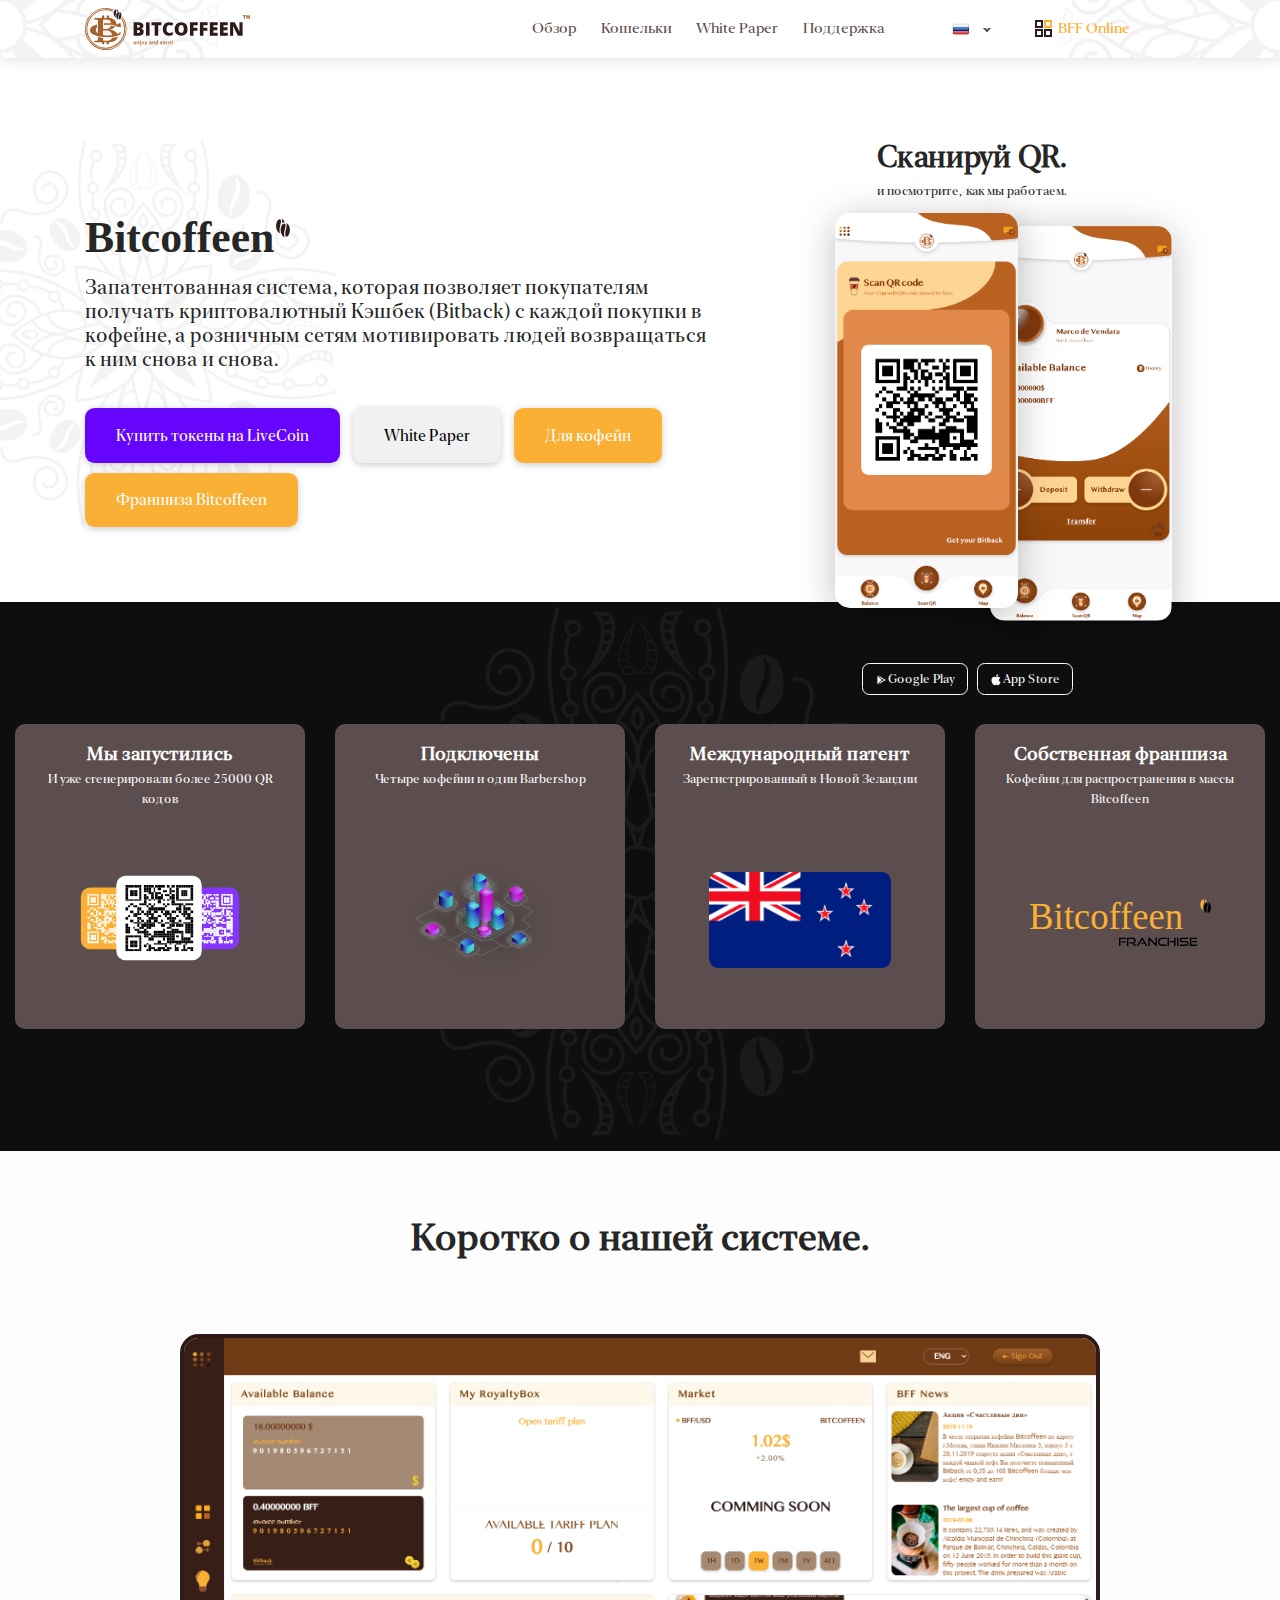
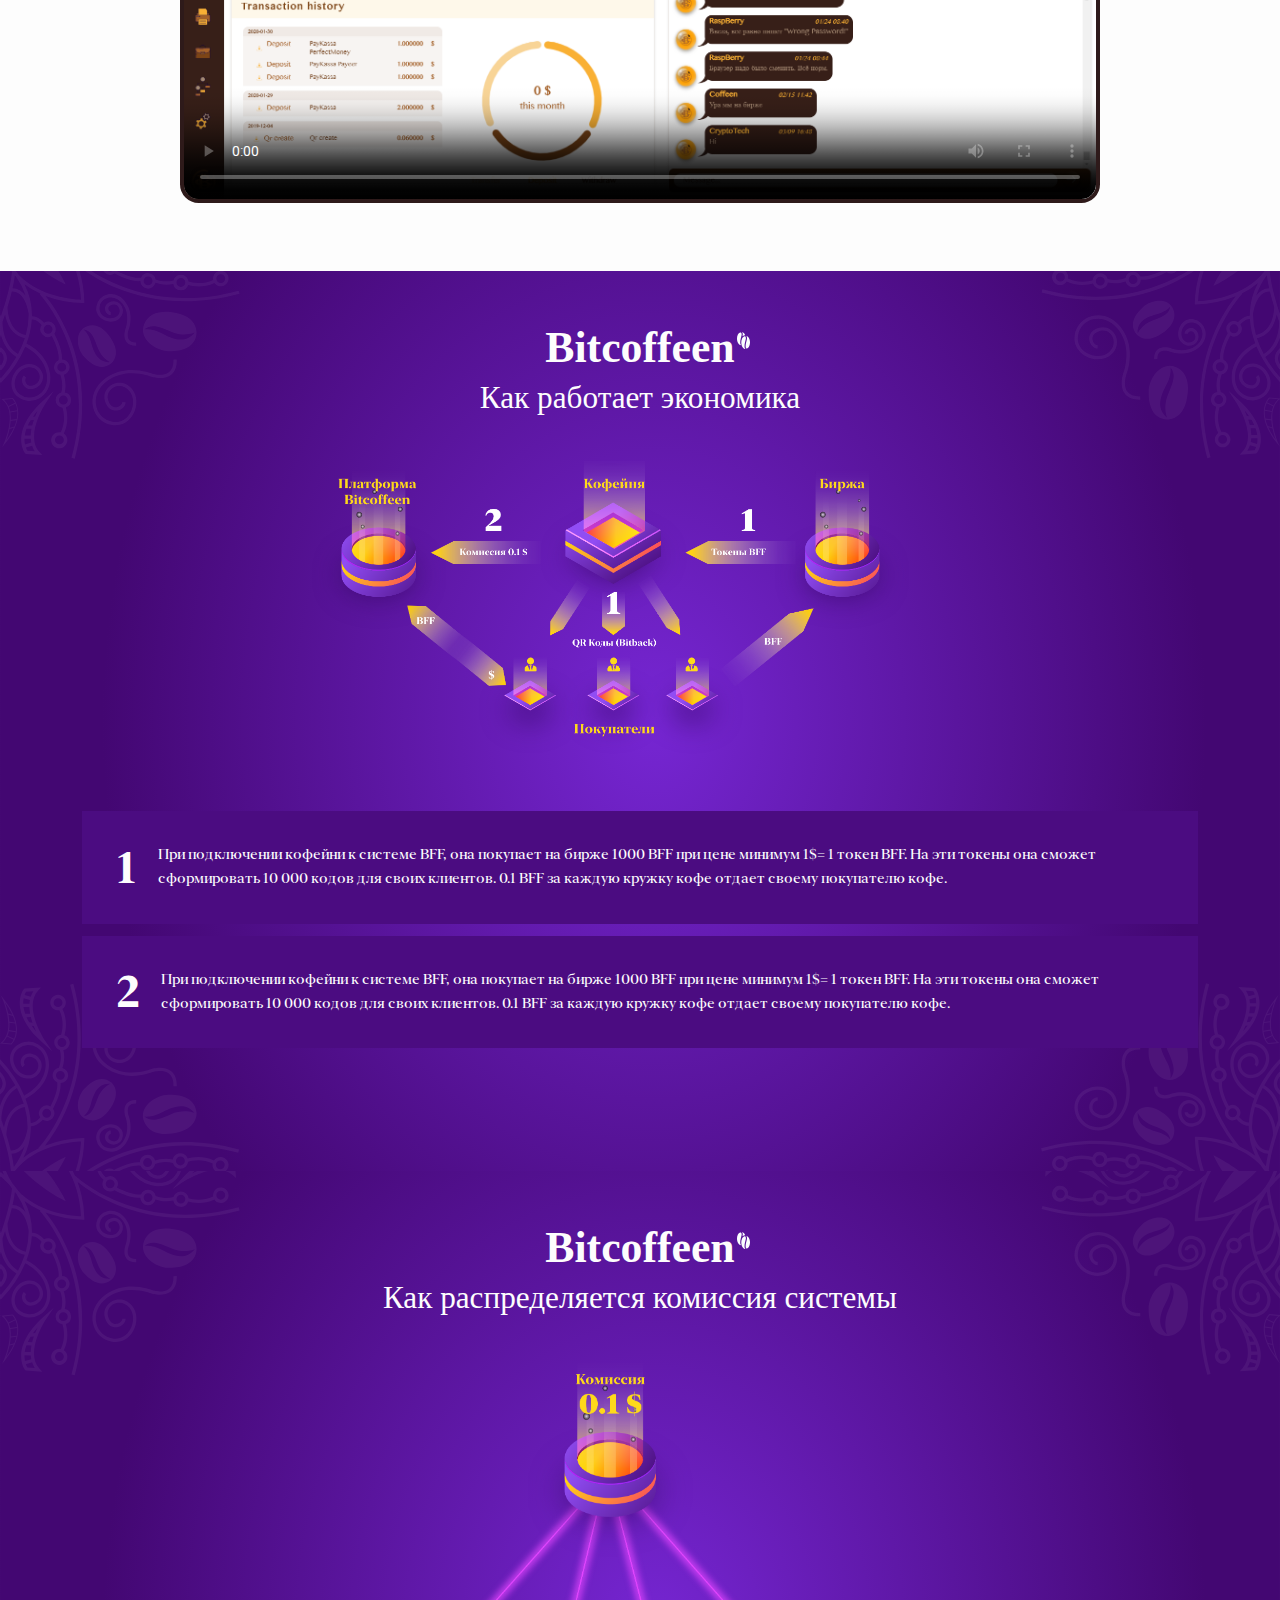
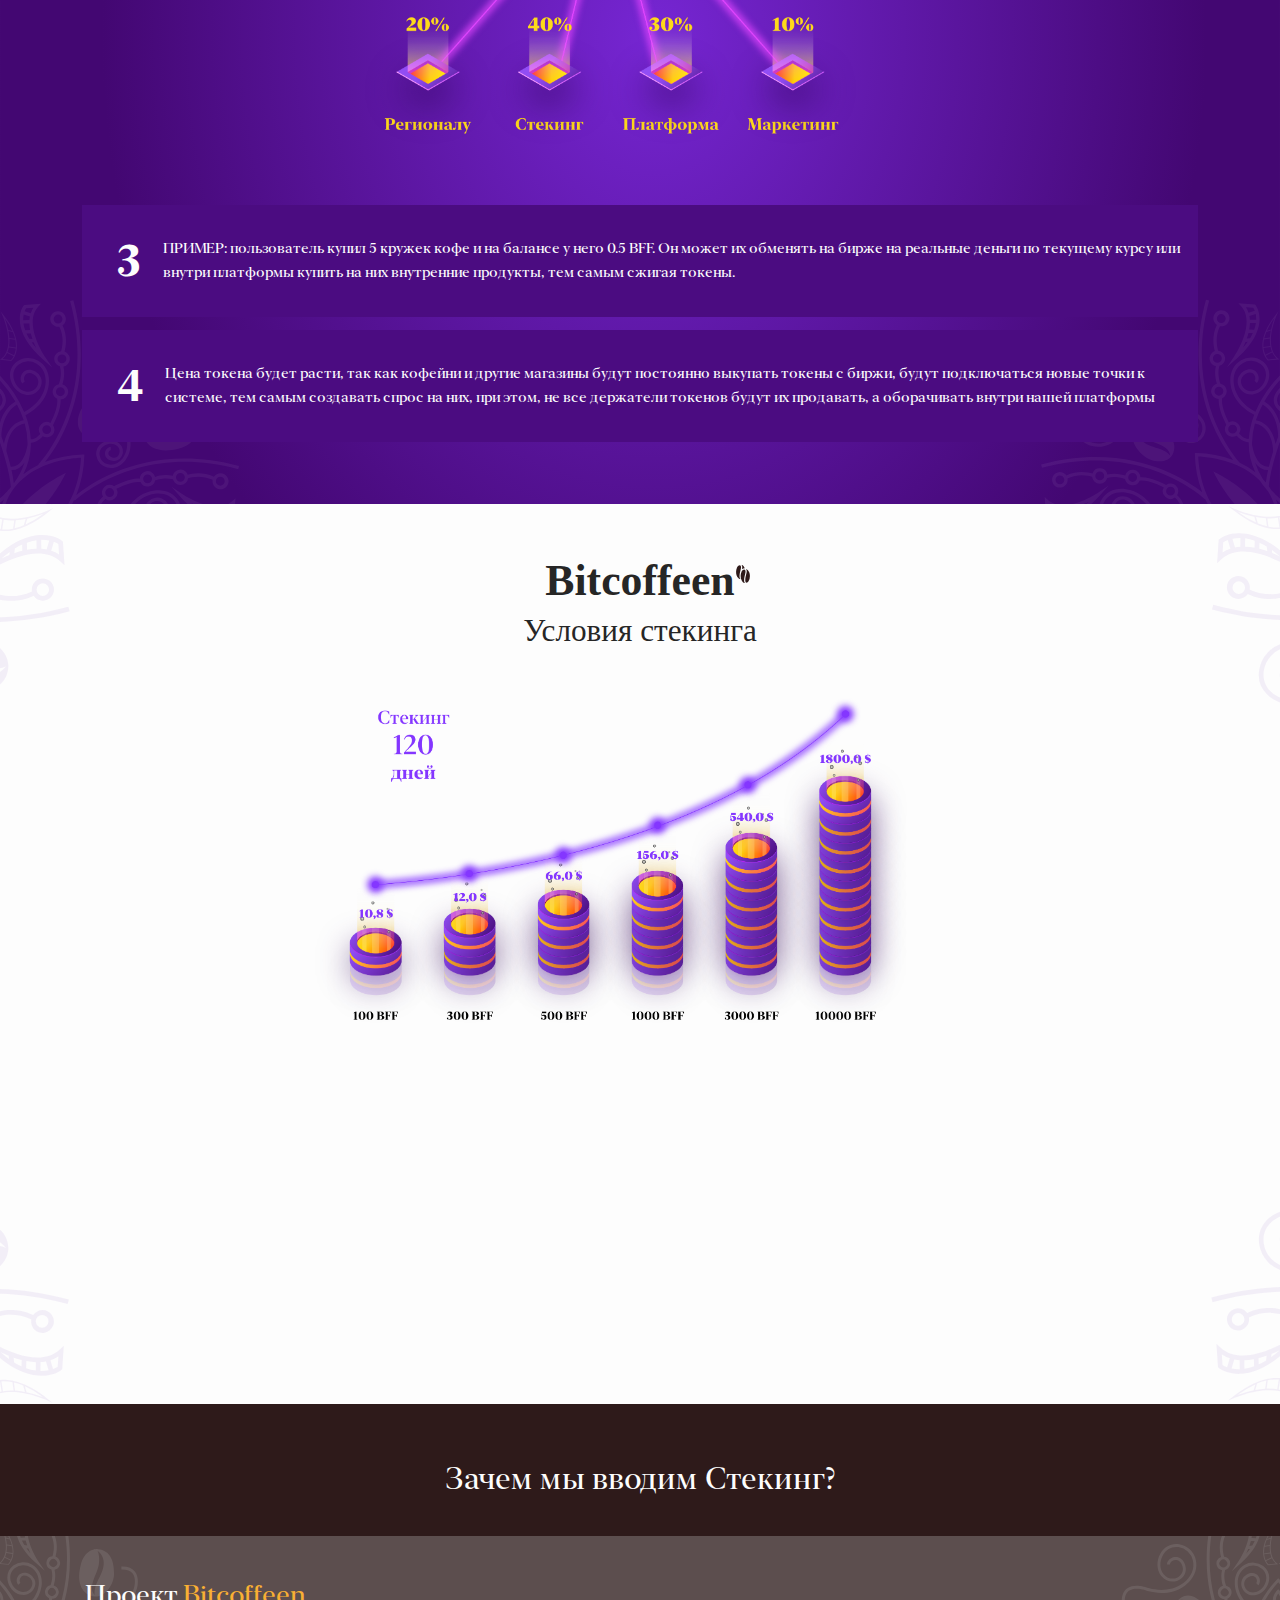
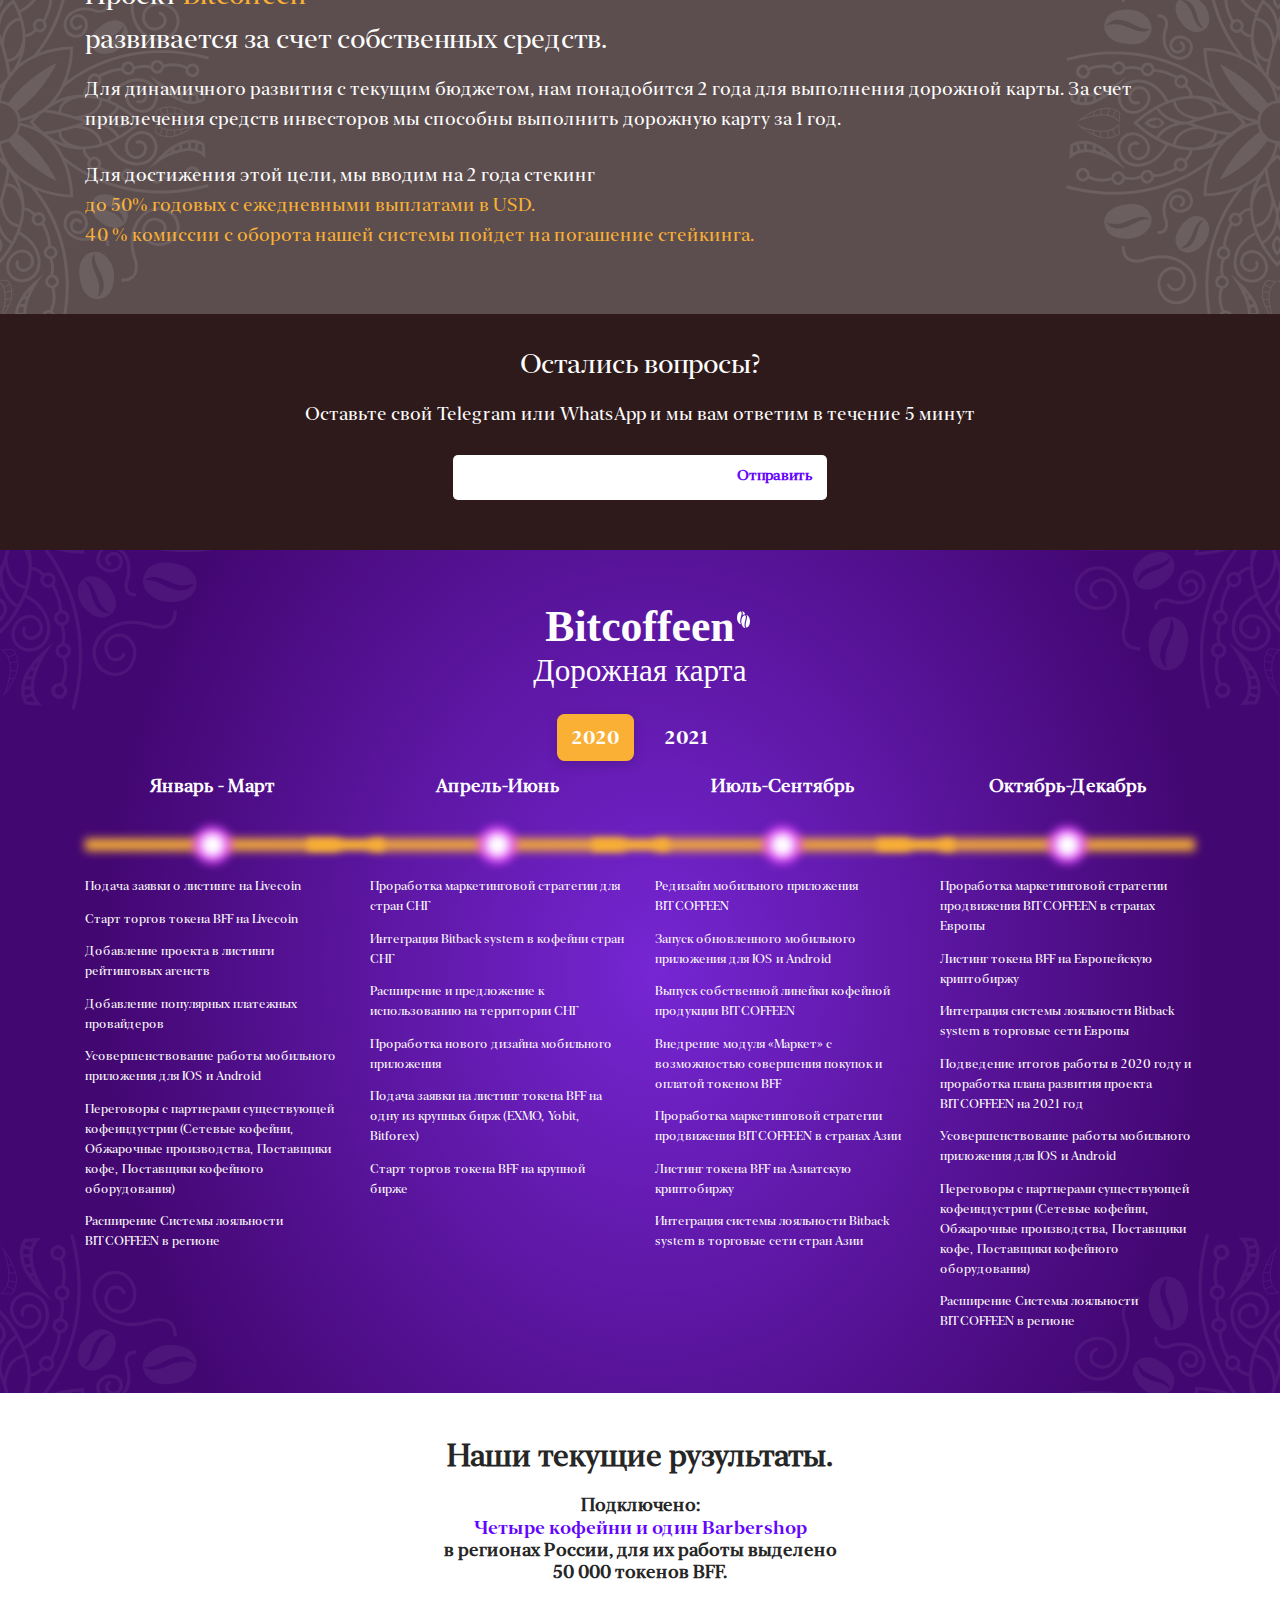
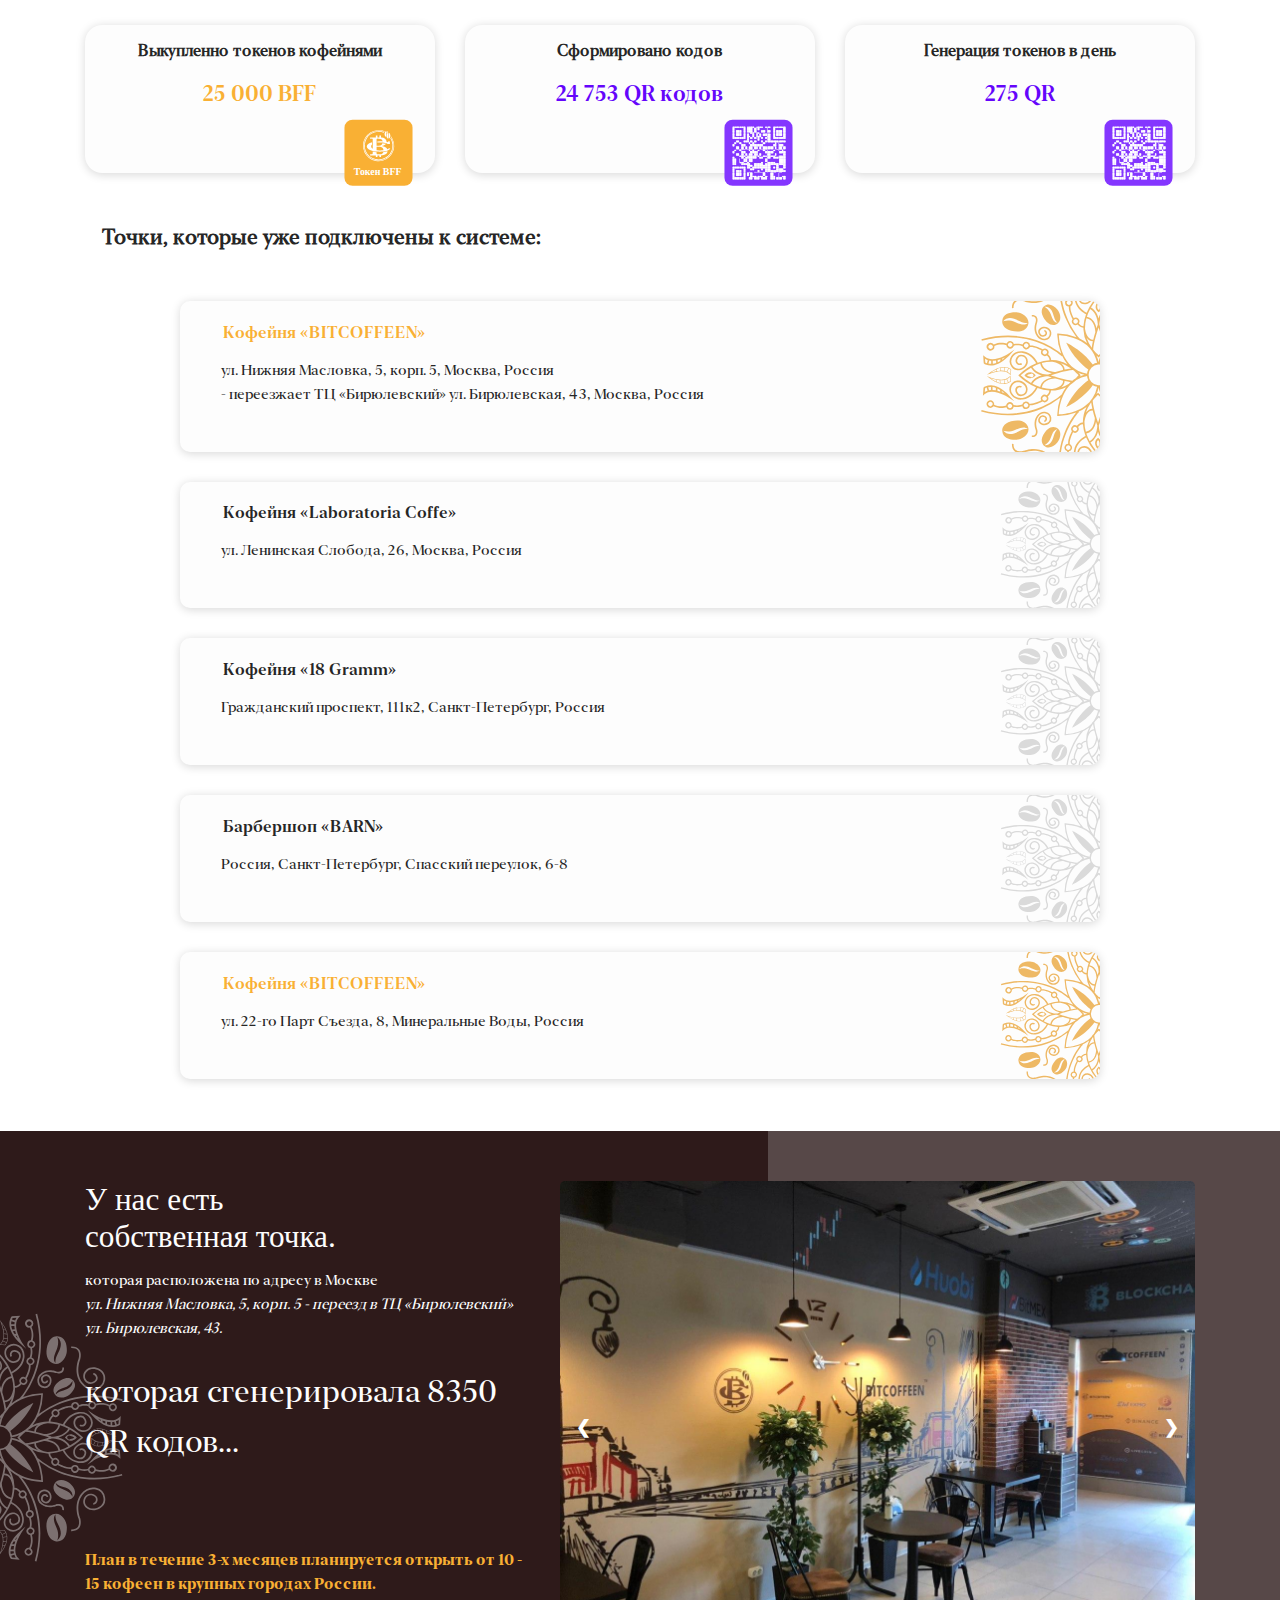
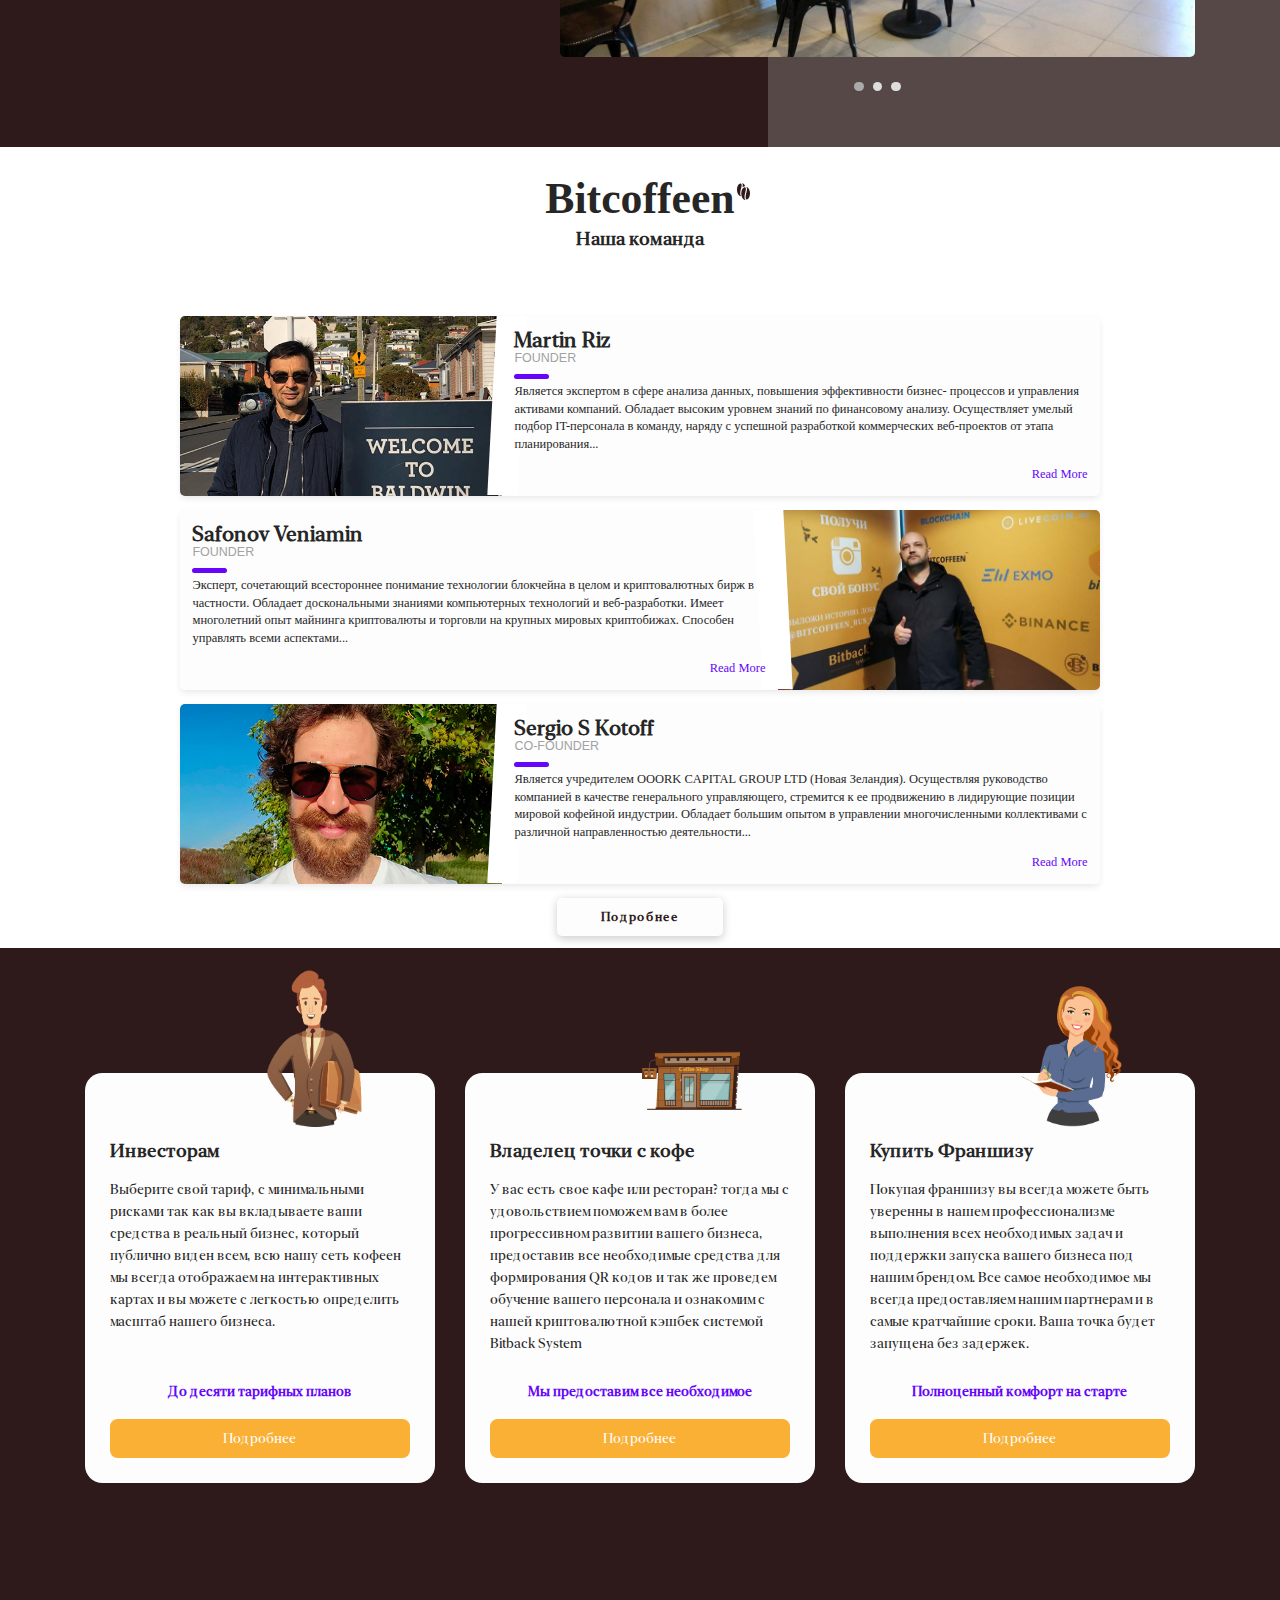
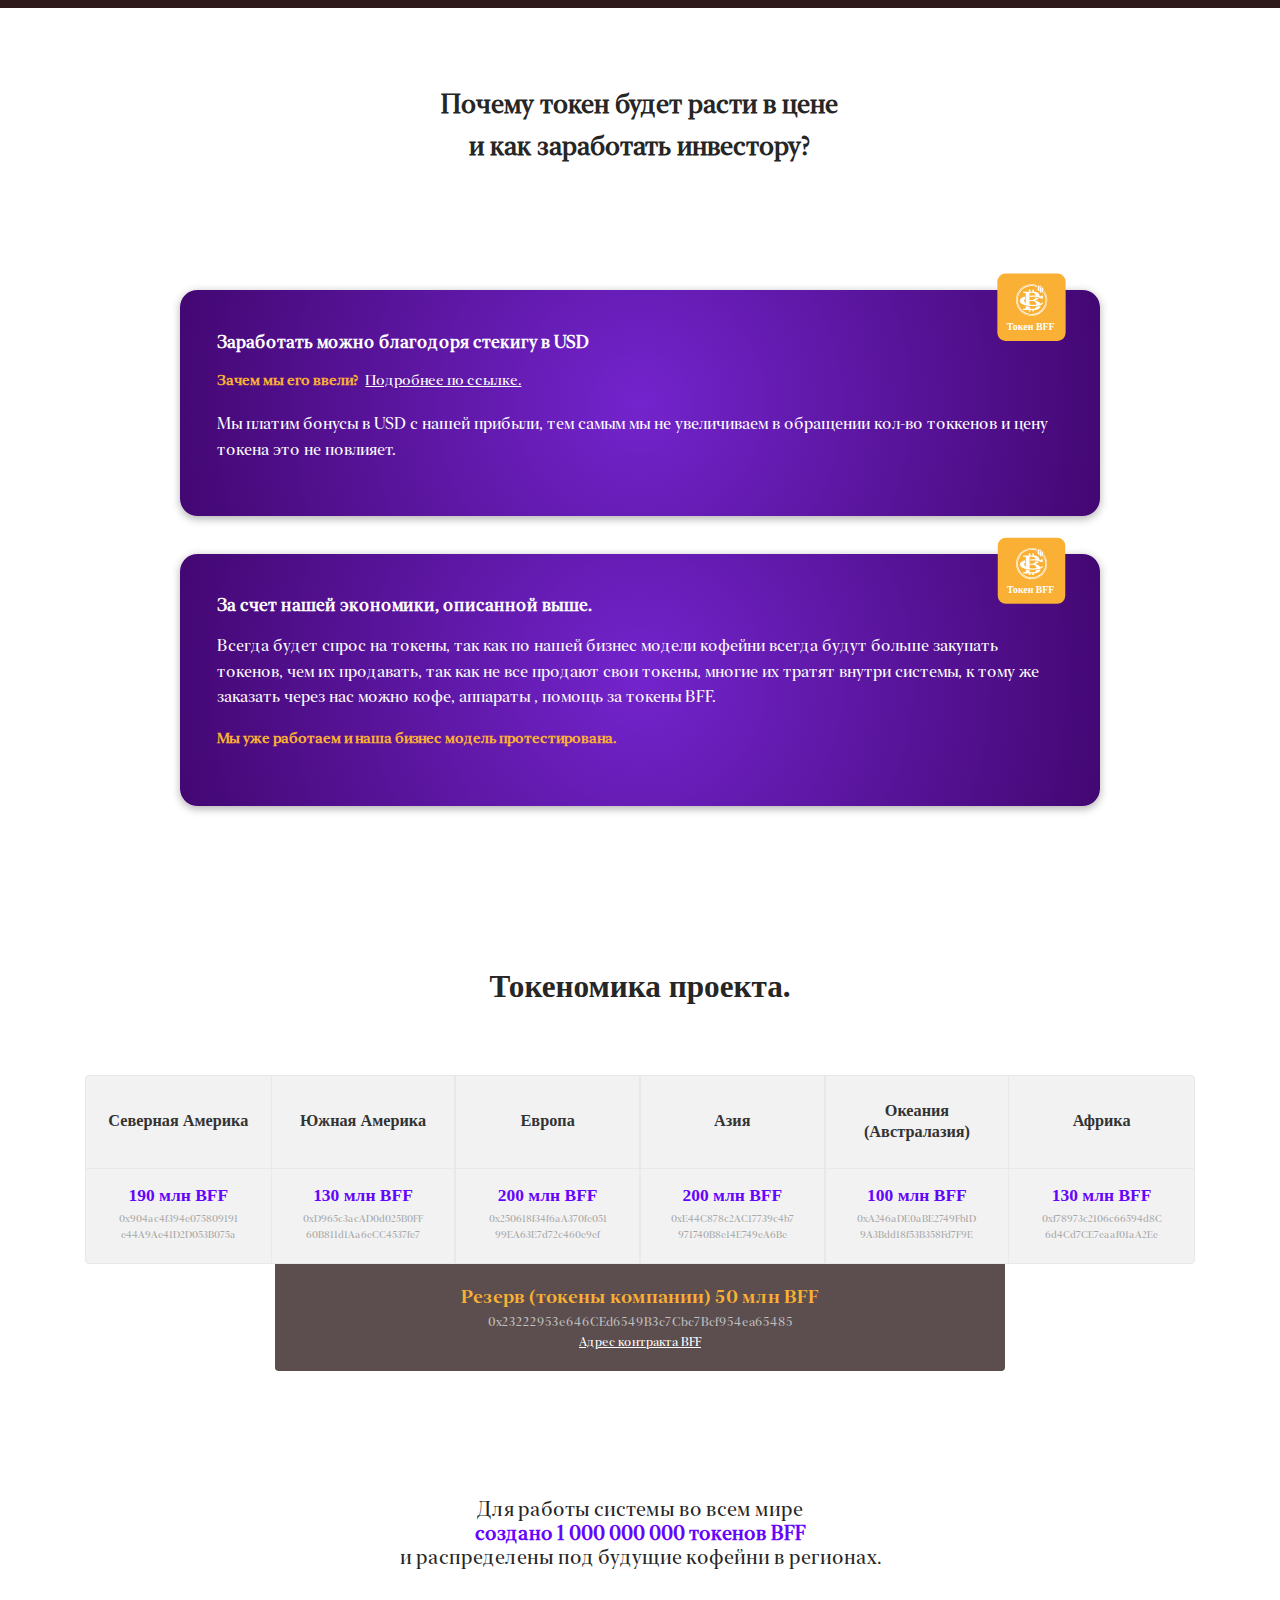
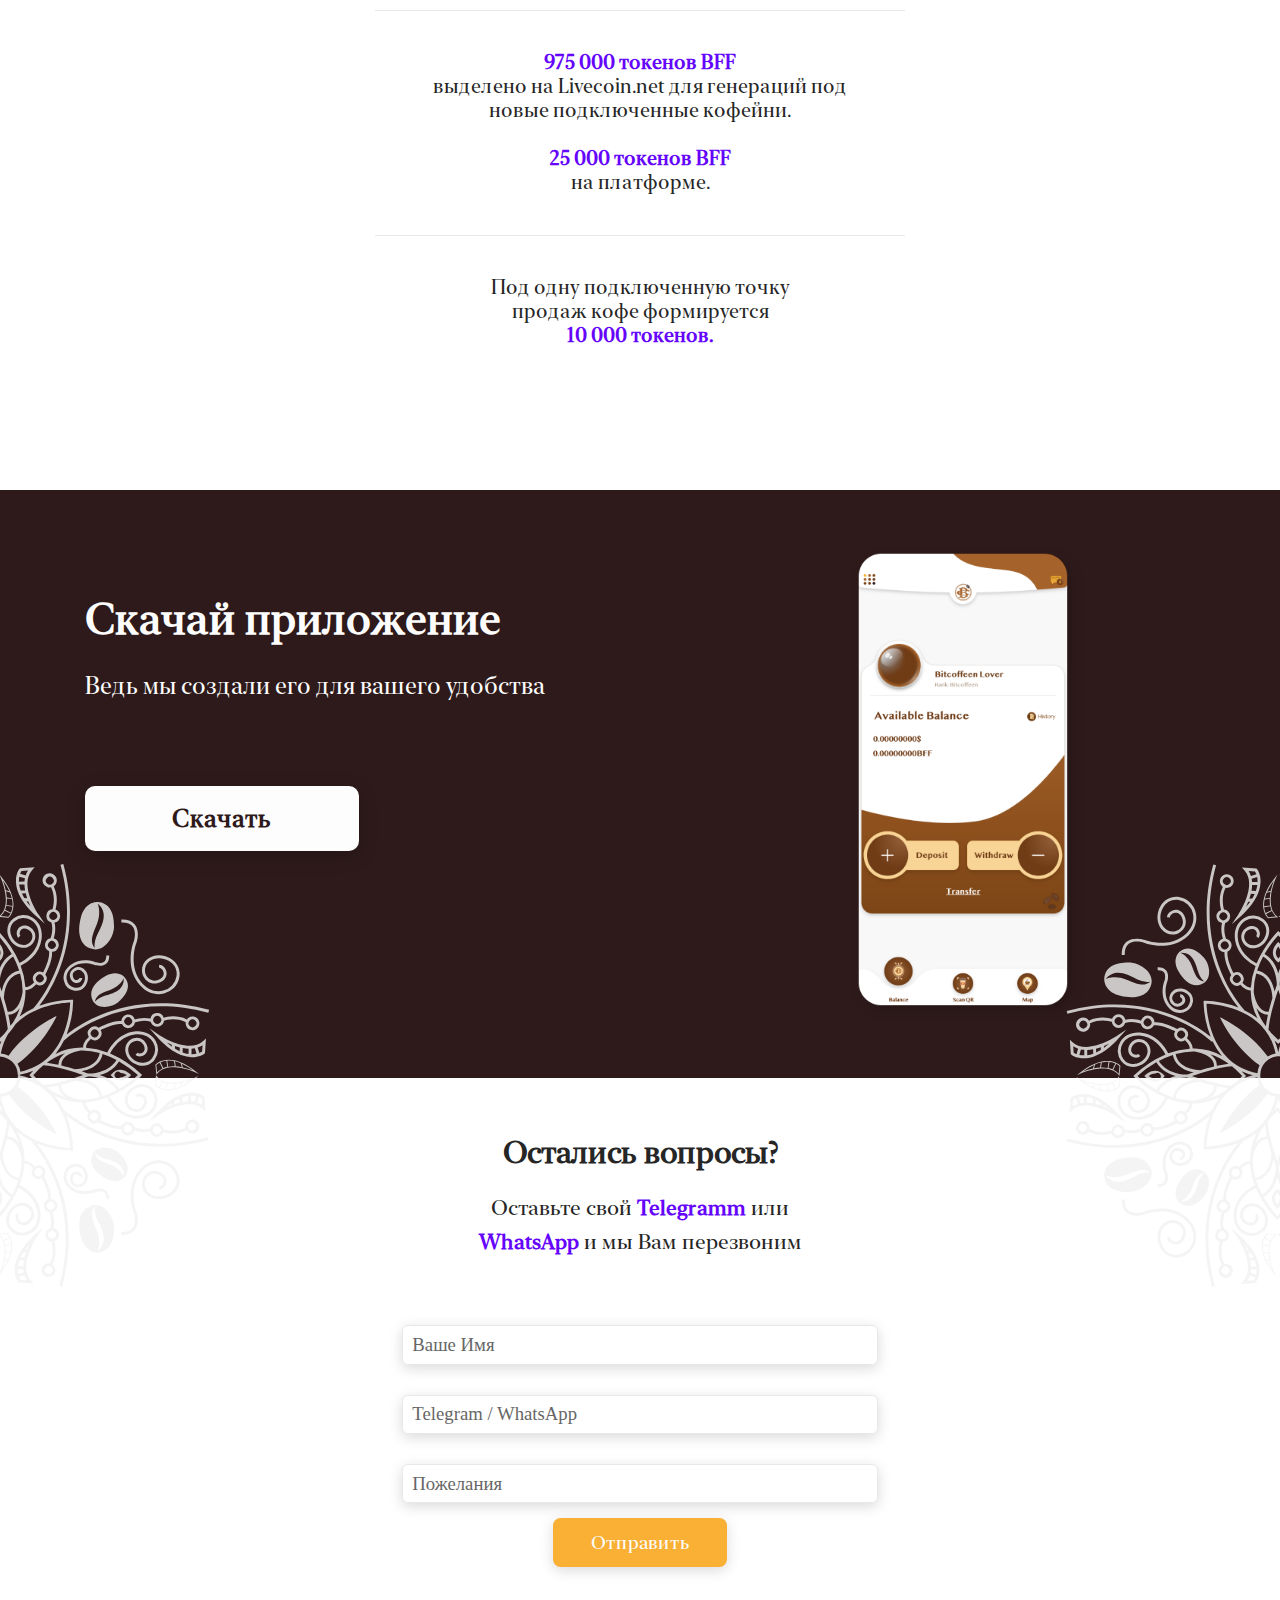
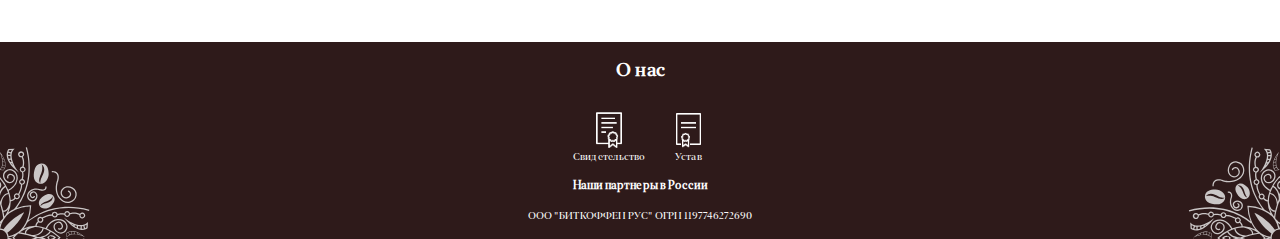
==== commit b55b7df9: "100420p20" ====
--- a/index.html
+++ b/index.html
@@ -68,9 +68,7 @@
 </header>
 
 <section class="popup">
-		<div class="overlay_popup" style="display: none;"></div>
-			<div id="sign-in" class="sign sign--in " style="display: none; transform: translate3d(0, -50%, 10000px) !important;  " >
-				<div class="overlay_popup"></div>
+			<div id="sign-in" class="sign sign--in " style="display: none;" >
 				<div class="sign-popup paterndouble">
 					<i class="popup-close">×</i>
 					<div class="sign-left">
@@ -499,7 +497,7 @@
 
 
 
-
+			<div class="overlay_popup" style="display: none;"></div>
 
 </section>
 
--- a/css/app.min.css
+++ b/css/app.min.css
@@ -1 +1 @@
-@charset "UTF-8";*,::after,::before{-webkit-box-sizing:border-box;box-sizing:border-box}html{font-family:sans-serif;line-height:1.15;-webkit-text-size-adjust:100%;-webkit-tap-highlight-color:transparent}article,aside,figcaption,figure,footer,header,hgroup,main,nav,section{display:block}body{margin:0;font-family:-apple-system,BlinkMacSystemFont,"Segoe UI",Roboto,"Helvetica Neue",Arial,"Noto Sans",sans-serif,"Apple Color Emoji","Segoe UI Emoji","Segoe UI Symbol","Noto Color Emoji";font-size:1rem;font-weight:400;line-height:1.5;color:#212529;text-align:left;background-color:#fff}[tabindex="-1"]:focus:not(:focus-visible){outline:0!important}hr{-webkit-box-sizing:content-box;box-sizing:content-box;height:0;overflow:visible}h1,h2,h3,h4,h5,h6{margin-top:0;margin-bottom:.5rem}p{margin-top:0;margin-bottom:1rem}abbr[data-original-title],abbr[title]{text-decoration:underline;-webkit-text-decoration:underline dotted;text-decoration:underline dotted;cursor:help;border-bottom:0;-webkit-text-decoration-skip-ink:none;text-decoration-skip-ink:none}address{margin-bottom:1rem;font-style:normal;line-height:inherit}dl,ol,ul{margin-top:0;margin-bottom:1rem}ol ol,ol ul,ul ol,ul ul{margin-bottom:0}dt{font-weight:700}dd{margin-bottom:.5rem;margin-left:0}blockquote{margin:0 0 1rem}b,strong{font-weight:bolder}small{font-size:80%}sub,sup{position:relative;font-size:75%;line-height:0;vertical-align:baseline}sub{bottom:-.25em}sup{top:-.5em}a{color:#007bff;text-decoration:none;background-color:transparent}a:hover{color:#0056b3;text-decoration:underline}a:not([href]){color:inherit;text-decoration:none}a:not([href]):hover{color:inherit;text-decoration:none}code,kbd,pre,samp{font-family:SFMono-Regular,Menlo,Monaco,Consolas,"Liberation Mono","Courier New",monospace;font-size:1em}pre{margin-top:0;margin-bottom:1rem;overflow:auto}figure{margin:0 0 1rem}img{vertical-align:middle;border-style:none}svg{overflow:hidden;vertical-align:middle}table{border-collapse:collapse}caption{padding-top:.75rem;padding-bottom:.75rem;color:#6c757d;text-align:left;caption-side:bottom}th{text-align:inherit}label{display:inline-block;margin-bottom:.5rem}button{border-radius:0}button:focus{outline:1px dotted;outline:5px auto -webkit-focus-ring-color}button,input,optgroup,select,textarea{margin:0;font-family:inherit;font-size:inherit;line-height:inherit}button,input{overflow:visible}button,select{text-transform:none}select{word-wrap:normal}[type=button],[type=reset],[type=submit],button{-webkit-appearance:button}[type=button]:not(:disabled),[type=reset]:not(:disabled),[type=submit]:not(:disabled),button:not(:disabled){cursor:pointer}[type=button]::-moz-focus-inner,[type=reset]::-moz-focus-inner,[type=submit]::-moz-focus-inner,button::-moz-focus-inner{padding:0;border-style:none}input[type=checkbox],input[type=radio]{-webkit-box-sizing:border-box;box-sizing:border-box;padding:0}input[type=date],input[type=datetime-local],input[type=month],input[type=time]{-webkit-appearance:listbox}textarea{overflow:auto;resize:vertical}fieldset{min-width:0;padding:0;margin:0;border:0}legend{display:block;width:100%;max-width:100%;padding:0;margin-bottom:.5rem;font-size:1.5rem;line-height:inherit;color:inherit;white-space:normal}progress{vertical-align:baseline}[type=number]::-webkit-inner-spin-button,[type=number]::-webkit-outer-spin-button{height:auto}[type=search]{outline-offset:-2px;-webkit-appearance:none}[type=search]::-webkit-search-decoration{-webkit-appearance:none}::-webkit-file-upload-button{font:inherit;-webkit-appearance:button}output{display:inline-block}summary{display:list-item;cursor:pointer}template{display:none}[hidden]{display:none!important}html{-webkit-box-sizing:border-box;box-sizing:border-box;-ms-overflow-style:scrollbar}*,::after,::before{-webkit-box-sizing:inherit;box-sizing:inherit}.container{width:100%;padding-right:15px;padding-left:15px;margin-right:auto;margin-left:auto}@media (min-width:576px){.container{max-width:540px}}@media (min-width:768px){.container{max-width:720px}}@media (min-width:992px){.container{max-width:960px}}@media (min-width:1200px){.container{max-width:1140px}}.container-fluid,.container-lg,.container-md,.container-sm,.container-xl{width:100%;padding-right:15px;padding-left:15px;margin-right:auto;margin-left:auto}@media (min-width:576px){.container,.container-sm{max-width:540px}}@media (min-width:768px){.container,.container-md,.container-sm{max-width:720px}}@media (min-width:992px){.container,.container-lg,.container-md,.container-sm{max-width:960px}}@media (min-width:1200px){.container,.container-lg,.container-md,.container-sm,.container-xl{max-width:1140px}}.row{display:-webkit-box;display:-webkit-flex;display:-ms-flexbox;display:flex;-webkit-flex-wrap:wrap;-ms-flex-wrap:wrap;flex-wrap:wrap;margin-right:-15px;margin-left:-15px}.no-gutters{margin-right:0;margin-left:0}.no-gutters>.col,.no-gutters>[class*=col-]{padding-right:0;padding-left:0}.col,.col-1,.col-10,.col-11,.col-12,.col-2,.col-3,.col-4,.col-5,.col-6,.col-7,.col-8,.col-9,.col-auto,.col-lg,.col-lg-1,.col-lg-10,.col-lg-11,.col-lg-12,.col-lg-2,.col-lg-3,.col-lg-4,.col-lg-5,.col-lg-6,.col-lg-7,.col-lg-8,.col-lg-9,.col-lg-auto,.col-md,.col-md-1,.col-md-10,.col-md-11,.col-md-12,.col-md-2,.col-md-3,.col-md-4,.col-md-5,.col-md-6,.col-md-7,.col-md-8,.col-md-9,.col-md-auto,.col-sm,.col-sm-1,.col-sm-10,.col-sm-11,.col-sm-12,.col-sm-2,.col-sm-3,.col-sm-4,.col-sm-5,.col-sm-6,.col-sm-7,.col-sm-8,.col-sm-9,.col-sm-auto,.col-xl,.col-xl-1,.col-xl-10,.col-xl-11,.col-xl-12,.col-xl-2,.col-xl-3,.col-xl-4,.col-xl-5,.col-xl-6,.col-xl-7,.col-xl-8,.col-xl-9,.col-xl-auto{position:relative;width:100%;padding-right:15px;padding-left:15px}.col{-webkit-flex-basis:0;-ms-flex-preferred-size:0;flex-basis:0;-webkit-box-flex:1;-webkit-flex-grow:1;-ms-flex-positive:1;flex-grow:1;max-width:100%}.row-cols-1>*{-webkit-box-flex:0;-webkit-flex:0 0 100%;-ms-flex:0 0 100%;flex:0 0 100%;max-width:100%}.row-cols-2>*{-webkit-box-flex:0;-webkit-flex:0 0 50%;-ms-flex:0 0 50%;flex:0 0 50%;max-width:50%}.row-cols-3>*{-webkit-box-flex:0;-webkit-flex:0 0 33.33333%;-ms-flex:0 0 33.33333%;flex:0 0 33.33333%;max-width:33.33333%}.row-cols-4>*{-webkit-box-flex:0;-webkit-flex:0 0 25%;-ms-flex:0 0 25%;flex:0 0 25%;max-width:25%}.row-cols-5>*{-webkit-box-flex:0;-webkit-flex:0 0 20%;-ms-flex:0 0 20%;flex:0 0 20%;max-width:20%}.row-cols-6>*{-webkit-box-flex:0;-webkit-flex:0 0 16.66667%;-ms-flex:0 0 16.66667%;flex:0 0 16.66667%;max-width:16.66667%}.col-auto{-webkit-box-flex:0;-webkit-flex:0 0 auto;-ms-flex:0 0 auto;flex:0 0 auto;width:auto;max-width:100%}.col-1{-webkit-box-flex:0;-webkit-flex:0 0 8.33333%;-ms-flex:0 0 8.33333%;flex:0 0 8.33333%;max-width:8.33333%}.col-2{-webkit-box-flex:0;-webkit-flex:0 0 16.66667%;-ms-flex:0 0 16.66667%;flex:0 0 16.66667%;max-width:16.66667%}.col-3{-webkit-box-flex:0;-webkit-flex:0 0 25%;-ms-flex:0 0 25%;flex:0 0 25%;max-width:25%}.col-4{-webkit-box-flex:0;-webkit-flex:0 0 33.33333%;-ms-flex:0 0 33.33333%;flex:0 0 33.33333%;max-width:33.33333%}.col-5{-webkit-box-flex:0;-webkit-flex:0 0 41.66667%;-ms-flex:0 0 41.66667%;flex:0 0 41.66667%;max-width:41.66667%}.col-6{-webkit-box-flex:0;-webkit-flex:0 0 50%;-ms-flex:0 0 50%;flex:0 0 50%;max-width:50%}.col-7{-webkit-box-flex:0;-webkit-flex:0 0 58.33333%;-ms-flex:0 0 58.33333%;flex:0 0 58.33333%;max-width:58.33333%}.col-8{-webkit-box-flex:0;-webkit-flex:0 0 66.66667%;-ms-flex:0 0 66.66667%;flex:0 0 66.66667%;max-width:66.66667%}.col-9{-webkit-box-flex:0;-webkit-flex:0 0 75%;-ms-flex:0 0 75%;flex:0 0 75%;max-width:75%}.col-10{-webkit-box-flex:0;-webkit-flex:0 0 83.33333%;-ms-flex:0 0 83.33333%;flex:0 0 83.33333%;max-width:83.33333%}.col-11{-webkit-box-flex:0;-webkit-flex:0 0 91.66667%;-ms-flex:0 0 91.66667%;flex:0 0 91.66667%;max-width:91.66667%}.col-12{-webkit-box-flex:0;-webkit-flex:0 0 100%;-ms-flex:0 0 100%;flex:0 0 100%;max-width:100%}.order-first{-webkit-box-ordinal-group:0;-webkit-order:-1;-ms-flex-order:-1;order:-1}.order-last{-webkit-box-ordinal-group:14;-webkit-order:13;-ms-flex-order:13;order:13}.order-0{-webkit-box-ordinal-group:1;-webkit-order:0;-ms-flex-order:0;order:0}.order-1{-webkit-box-ordinal-group:2;-webkit-order:1;-ms-flex-order:1;order:1}.order-2{-webkit-box-ordinal-group:3;-webkit-order:2;-ms-flex-order:2;order:2}.order-3{-webkit-box-ordinal-group:4;-webkit-order:3;-ms-flex-order:3;order:3}.order-4{-webkit-box-ordinal-group:5;-webkit-order:4;-ms-flex-order:4;order:4}.order-5{-webkit-box-ordinal-group:6;-webkit-order:5;-ms-flex-order:5;order:5}.order-6{-webkit-box-ordinal-group:7;-webkit-order:6;-ms-flex-order:6;order:6}.order-7{-webkit-box-ordinal-group:8;-webkit-order:7;-ms-flex-order:7;order:7}.order-8{-webkit-box-ordinal-group:9;-webkit-order:8;-ms-flex-order:8;order:8}.order-9{-webkit-box-ordinal-group:10;-webkit-order:9;-ms-flex-order:9;order:9}.order-10{-webkit-box-ordinal-group:11;-webkit-order:10;-ms-flex-order:10;order:10}.order-11{-webkit-box-ordinal-group:12;-webkit-order:11;-ms-flex-order:11;order:11}.order-12{-webkit-box-ordinal-group:13;-webkit-order:12;-ms-flex-order:12;order:12}.offset-1{margin-left:8.33333%}.offset-2{margin-left:16.66667%}.offset-3{margin-left:25%}.offset-4{margin-left:33.33333%}.offset-5{margin-left:41.66667%}.offset-6{margin-left:50%}.offset-7{margin-left:58.33333%}.offset-8{margin-left:66.66667%}.offset-9{margin-left:75%}.offset-10{margin-left:83.33333%}.offset-11{margin-left:91.66667%}@media (min-width:576px){.col-sm{-webkit-flex-basis:0;-ms-flex-preferred-size:0;flex-basis:0;-webkit-box-flex:1;-webkit-flex-grow:1;-ms-flex-positive:1;flex-grow:1;max-width:100%}.row-cols-sm-1>*{-webkit-box-flex:0;-webkit-flex:0 0 100%;-ms-flex:0 0 100%;flex:0 0 100%;max-width:100%}.row-cols-sm-2>*{-webkit-box-flex:0;-webkit-flex:0 0 50%;-ms-flex:0 0 50%;flex:0 0 50%;max-width:50%}.row-cols-sm-3>*{-webkit-box-flex:0;-webkit-flex:0 0 33.33333%;-ms-flex:0 0 33.33333%;flex:0 0 33.33333%;max-width:33.33333%}.row-cols-sm-4>*{-webkit-box-flex:0;-webkit-flex:0 0 25%;-ms-flex:0 0 25%;flex:0 0 25%;max-width:25%}.row-cols-sm-5>*{-webkit-box-flex:0;-webkit-flex:0 0 20%;-ms-flex:0 0 20%;flex:0 0 20%;max-width:20%}.row-cols-sm-6>*{-webkit-box-flex:0;-webkit-flex:0 0 16.66667%;-ms-flex:0 0 16.66667%;flex:0 0 16.66667%;max-width:16.66667%}.col-sm-auto{-webkit-box-flex:0;-webkit-flex:0 0 auto;-ms-flex:0 0 auto;flex:0 0 auto;width:auto;max-width:100%}.col-sm-1{-webkit-box-flex:0;-webkit-flex:0 0 8.33333%;-ms-flex:0 0 8.33333%;flex:0 0 8.33333%;max-width:8.33333%}.col-sm-2{-webkit-box-flex:0;-webkit-flex:0 0 16.66667%;-ms-flex:0 0 16.66667%;flex:0 0 16.66667%;max-width:16.66667%}.col-sm-3{-webkit-box-flex:0;-webkit-flex:0 0 25%;-ms-flex:0 0 25%;flex:0 0 25%;max-width:25%}.col-sm-4{-webkit-box-flex:0;-webkit-flex:0 0 33.33333%;-ms-flex:0 0 33.33333%;flex:0 0 33.33333%;max-width:33.33333%}.col-sm-5{-webkit-box-flex:0;-webkit-flex:0 0 41.66667%;-ms-flex:0 0 41.66667%;flex:0 0 41.66667%;max-width:41.66667%}.col-sm-6{-webkit-box-flex:0;-webkit-flex:0 0 50%;-ms-flex:0 0 50%;flex:0 0 50%;max-width:50%}.col-sm-7{-webkit-box-flex:0;-webkit-flex:0 0 58.33333%;-ms-flex:0 0 58.33333%;flex:0 0 58.33333%;max-width:58.33333%}.col-sm-8{-webkit-box-flex:0;-webkit-flex:0 0 66.66667%;-ms-flex:0 0 66.66667%;flex:0 0 66.66667%;max-width:66.66667%}.col-sm-9{-webkit-box-flex:0;-webkit-flex:0 0 75%;-ms-flex:0 0 75%;flex:0 0 75%;max-width:75%}.col-sm-10{-webkit-box-flex:0;-webkit-flex:0 0 83.33333%;-ms-flex:0 0 83.33333%;flex:0 0 83.33333%;max-width:83.33333%}.col-sm-11{-webkit-box-flex:0;-webkit-flex:0 0 91.66667%;-ms-flex:0 0 91.66667%;flex:0 0 91.66667%;max-width:91.66667%}.col-sm-12{-webkit-box-flex:0;-webkit-flex:0 0 100%;-ms-flex:0 0 100%;flex:0 0 100%;max-width:100%}.order-sm-first{-webkit-box-ordinal-group:0;-webkit-order:-1;-ms-flex-order:-1;order:-1}.order-sm-last{-webkit-box-ordinal-group:14;-webkit-order:13;-ms-flex-order:13;order:13}.order-sm-0{-webkit-box-ordinal-group:1;-webkit-order:0;-ms-flex-order:0;order:0}.order-sm-1{-webkit-box-ordinal-group:2;-webkit-order:1;-ms-flex-order:1;order:1}.order-sm-2{-webkit-box-ordinal-group:3;-webkit-order:2;-ms-flex-order:2;order:2}.order-sm-3{-webkit-box-ordinal-group:4;-webkit-order:3;-ms-flex-order:3;order:3}.order-sm-4{-webkit-box-ordinal-group:5;-webkit-order:4;-ms-flex-order:4;order:4}.order-sm-5{-webkit-box-ordinal-group:6;-webkit-order:5;-ms-flex-order:5;order:5}.order-sm-6{-webkit-box-ordinal-group:7;-webkit-order:6;-ms-flex-order:6;order:6}.order-sm-7{-webkit-box-ordinal-group:8;-webkit-order:7;-ms-flex-order:7;order:7}.order-sm-8{-webkit-box-ordinal-group:9;-webkit-order:8;-ms-flex-order:8;order:8}.order-sm-9{-webkit-box-ordinal-group:10;-webkit-order:9;-ms-flex-order:9;order:9}.order-sm-10{-webkit-box-ordinal-group:11;-webkit-order:10;-ms-flex-order:10;order:10}.order-sm-11{-webkit-box-ordinal-group:12;-webkit-order:11;-ms-flex-order:11;order:11}.order-sm-12{-webkit-box-ordinal-group:13;-webkit-order:12;-ms-flex-order:12;order:12}.offset-sm-0{margin-left:0}.offset-sm-1{margin-left:8.33333%}.offset-sm-2{margin-left:16.66667%}.offset-sm-3{margin-left:25%}.offset-sm-4{margin-left:33.33333%}.offset-sm-5{margin-left:41.66667%}.offset-sm-6{margin-left:50%}.offset-sm-7{margin-left:58.33333%}.offset-sm-8{margin-left:66.66667%}.offset-sm-9{margin-left:75%}.offset-sm-10{margin-left:83.33333%}.offset-sm-11{margin-left:91.66667%}}@media (min-width:768px){.col-md{-webkit-flex-basis:0;-ms-flex-preferred-size:0;flex-basis:0;-webkit-box-flex:1;-webkit-flex-grow:1;-ms-flex-positive:1;flex-grow:1;max-width:100%}.row-cols-md-1>*{-webkit-box-flex:0;-webkit-flex:0 0 100%;-ms-flex:0 0 100%;flex:0 0 100%;max-width:100%}.row-cols-md-2>*{-webkit-box-flex:0;-webkit-flex:0 0 50%;-ms-flex:0 0 50%;flex:0 0 50%;max-width:50%}.row-cols-md-3>*{-webkit-box-flex:0;-webkit-flex:0 0 33.33333%;-ms-flex:0 0 33.33333%;flex:0 0 33.33333%;max-width:33.33333%}.row-cols-md-4>*{-webkit-box-flex:0;-webkit-flex:0 0 25%;-ms-flex:0 0 25%;flex:0 0 25%;max-width:25%}.row-cols-md-5>*{-webkit-box-flex:0;-webkit-flex:0 0 20%;-ms-flex:0 0 20%;flex:0 0 20%;max-width:20%}.row-cols-md-6>*{-webkit-box-flex:0;-webkit-flex:0 0 16.66667%;-ms-flex:0 0 16.66667%;flex:0 0 16.66667%;max-width:16.66667%}.col-md-auto{-webkit-box-flex:0;-webkit-flex:0 0 auto;-ms-flex:0 0 auto;flex:0 0 auto;width:auto;max-width:100%}.col-md-1{-webkit-box-flex:0;-webkit-flex:0 0 8.33333%;-ms-flex:0 0 8.33333%;flex:0 0 8.33333%;max-width:8.33333%}.col-md-2{-webkit-box-flex:0;-webkit-flex:0 0 16.66667%;-ms-flex:0 0 16.66667%;flex:0 0 16.66667%;max-width:16.66667%}.col-md-3{-webkit-box-flex:0;-webkit-flex:0 0 25%;-ms-flex:0 0 25%;flex:0 0 25%;max-width:25%}.col-md-4{-webkit-box-flex:0;-webkit-flex:0 0 33.33333%;-ms-flex:0 0 33.33333%;flex:0 0 33.33333%;max-width:33.33333%}.col-md-5{-webkit-box-flex:0;-webkit-flex:0 0 41.66667%;-ms-flex:0 0 41.66667%;flex:0 0 41.66667%;max-width:41.66667%}.col-md-6{-webkit-box-flex:0;-webkit-flex:0 0 50%;-ms-flex:0 0 50%;flex:0 0 50%;max-width:50%}.col-md-7{-webkit-box-flex:0;-webkit-flex:0 0 58.33333%;-ms-flex:0 0 58.33333%;flex:0 0 58.33333%;max-width:58.33333%}.col-md-8{-webkit-box-flex:0;-webkit-flex:0 0 66.66667%;-ms-flex:0 0 66.66667%;flex:0 0 66.66667%;max-width:66.66667%}.col-md-9{-webkit-box-flex:0;-webkit-flex:0 0 75%;-ms-flex:0 0 75%;flex:0 0 75%;max-width:75%}.col-md-10{-webkit-box-flex:0;-webkit-flex:0 0 83.33333%;-ms-flex:0 0 83.33333%;flex:0 0 83.33333%;max-width:83.33333%}.col-md-11{-webkit-box-flex:0;-webkit-flex:0 0 91.66667%;-ms-flex:0 0 91.66667%;flex:0 0 91.66667%;max-width:91.66667%}.col-md-12{-webkit-box-flex:0;-webkit-flex:0 0 100%;-ms-flex:0 0 100%;flex:0 0 100%;max-width:100%}.order-md-first{-webkit-box-ordinal-group:0;-webkit-order:-1;-ms-flex-order:-1;order:-1}.order-md-last{-webkit-box-ordinal-group:14;-webkit-order:13;-ms-flex-order:13;order:13}.order-md-0{-webkit-box-ordinal-group:1;-webkit-order:0;-ms-flex-order:0;order:0}.order-md-1{-webkit-box-ordinal-group:2;-webkit-order:1;-ms-flex-order:1;order:1}.order-md-2{-webkit-box-ordinal-group:3;-webkit-order:2;-ms-flex-order:2;order:2}.order-md-3{-webkit-box-ordinal-group:4;-webkit-order:3;-ms-flex-order:3;order:3}.order-md-4{-webkit-box-ordinal-group:5;-webkit-order:4;-ms-flex-order:4;order:4}.order-md-5{-webkit-box-ordinal-group:6;-webkit-order:5;-ms-flex-order:5;order:5}.order-md-6{-webkit-box-ordinal-group:7;-webkit-order:6;-ms-flex-order:6;order:6}.order-md-7{-webkit-box-ordinal-group:8;-webkit-order:7;-ms-flex-order:7;order:7}.order-md-8{-webkit-box-ordinal-group:9;-webkit-order:8;-ms-flex-order:8;order:8}.order-md-9{-webkit-box-ordinal-group:10;-webkit-order:9;-ms-flex-order:9;order:9}.order-md-10{-webkit-box-ordinal-group:11;-webkit-order:10;-ms-flex-order:10;order:10}.order-md-11{-webkit-box-ordinal-group:12;-webkit-order:11;-ms-flex-order:11;order:11}.order-md-12{-webkit-box-ordinal-group:13;-webkit-order:12;-ms-flex-order:12;order:12}.offset-md-0{margin-left:0}.offset-md-1{margin-left:8.33333%}.offset-md-2{margin-left:16.66667%}.offset-md-3{margin-left:25%}.offset-md-4{margin-left:33.33333%}.offset-md-5{margin-left:41.66667%}.offset-md-6{margin-left:50%}.offset-md-7{margin-left:58.33333%}.offset-md-8{margin-left:66.66667%}.offset-md-9{margin-left:75%}.offset-md-10{margin-left:83.33333%}.offset-md-11{margin-left:91.66667%}}@media (min-width:992px){.col-lg{-webkit-flex-basis:0;-ms-flex-preferred-size:0;flex-basis:0;-webkit-box-flex:1;-webkit-flex-grow:1;-ms-flex-positive:1;flex-grow:1;max-width:100%}.row-cols-lg-1>*{-webkit-box-flex:0;-webkit-flex:0 0 100%;-ms-flex:0 0 100%;flex:0 0 100%;max-width:100%}.row-cols-lg-2>*{-webkit-box-flex:0;-webkit-flex:0 0 50%;-ms-flex:0 0 50%;flex:0 0 50%;max-width:50%}.row-cols-lg-3>*{-webkit-box-flex:0;-webkit-flex:0 0 33.33333%;-ms-flex:0 0 33.33333%;flex:0 0 33.33333%;max-width:33.33333%}.row-cols-lg-4>*{-webkit-box-flex:0;-webkit-flex:0 0 25%;-ms-flex:0 0 25%;flex:0 0 25%;max-width:25%}.row-cols-lg-5>*{-webkit-box-flex:0;-webkit-flex:0 0 20%;-ms-flex:0 0 20%;flex:0 0 20%;max-width:20%}.row-cols-lg-6>*{-webkit-box-flex:0;-webkit-flex:0 0 16.66667%;-ms-flex:0 0 16.66667%;flex:0 0 16.66667%;max-width:16.66667%}.col-lg-auto{-webkit-box-flex:0;-webkit-flex:0 0 auto;-ms-flex:0 0 auto;flex:0 0 auto;width:auto;max-width:100%}.col-lg-1{-webkit-box-flex:0;-webkit-flex:0 0 8.33333%;-ms-flex:0 0 8.33333%;flex:0 0 8.33333%;max-width:8.33333%}.col-lg-2{-webkit-box-flex:0;-webkit-flex:0 0 16.66667%;-ms-flex:0 0 16.66667%;flex:0 0 16.66667%;max-width:16.66667%}.col-lg-3{-webkit-box-flex:0;-webkit-flex:0 0 25%;-ms-flex:0 0 25%;flex:0 0 25%;max-width:25%}.col-lg-4{-webkit-box-flex:0;-webkit-flex:0 0 33.33333%;-ms-flex:0 0 33.33333%;flex:0 0 33.33333%;max-width:33.33333%}.col-lg-5{-webkit-box-flex:0;-webkit-flex:0 0 41.66667%;-ms-flex:0 0 41.66667%;flex:0 0 41.66667%;max-width:41.66667%}.col-lg-6{-webkit-box-flex:0;-webkit-flex:0 0 50%;-ms-flex:0 0 50%;flex:0 0 50%;max-width:50%}.col-lg-7{-webkit-box-flex:0;-webkit-flex:0 0 58.33333%;-ms-flex:0 0 58.33333%;flex:0 0 58.33333%;max-width:58.33333%}.col-lg-8{-webkit-box-flex:0;-webkit-flex:0 0 66.66667%;-ms-flex:0 0 66.66667%;flex:0 0 66.66667%;max-width:66.66667%}.col-lg-9{-webkit-box-flex:0;-webkit-flex:0 0 75%;-ms-flex:0 0 75%;flex:0 0 75%;max-width:75%}.col-lg-10{-webkit-box-flex:0;-webkit-flex:0 0 83.33333%;-ms-flex:0 0 83.33333%;flex:0 0 83.33333%;max-width:83.33333%}.col-lg-11{-webkit-box-flex:0;-webkit-flex:0 0 91.66667%;-ms-flex:0 0 91.66667%;flex:0 0 91.66667%;max-width:91.66667%}.col-lg-12{-webkit-box-flex:0;-webkit-flex:0 0 100%;-ms-flex:0 0 100%;flex:0 0 100%;max-width:100%}.order-lg-first{-webkit-box-ordinal-group:0;-webkit-order:-1;-ms-flex-order:-1;order:-1}.order-lg-last{-webkit-box-ordinal-group:14;-webkit-order:13;-ms-flex-order:13;order:13}.order-lg-0{-webkit-box-ordinal-group:1;-webkit-order:0;-ms-flex-order:0;order:0}.order-lg-1{-webkit-box-ordinal-group:2;-webkit-order:1;-ms-flex-order:1;order:1}.order-lg-2{-webkit-box-ordinal-group:3;-webkit-order:2;-ms-flex-order:2;order:2}.order-lg-3{-webkit-box-ordinal-group:4;-webkit-order:3;-ms-flex-order:3;order:3}.order-lg-4{-webkit-box-ordinal-group:5;-webkit-order:4;-ms-flex-order:4;order:4}.order-lg-5{-webkit-box-ordinal-group:6;-webkit-order:5;-ms-flex-order:5;order:5}.order-lg-6{-webkit-box-ordinal-group:7;-webkit-order:6;-ms-flex-order:6;order:6}.order-lg-7{-webkit-box-ordinal-group:8;-webkit-order:7;-ms-flex-order:7;order:7}.order-lg-8{-webkit-box-ordinal-group:9;-webkit-order:8;-ms-flex-order:8;order:8}.order-lg-9{-webkit-box-ordinal-group:10;-webkit-order:9;-ms-flex-order:9;order:9}.order-lg-10{-webkit-box-ordinal-group:11;-webkit-order:10;-ms-flex-order:10;order:10}.order-lg-11{-webkit-box-ordinal-group:12;-webkit-order:11;-ms-flex-order:11;order:11}.order-lg-12{-webkit-box-ordinal-group:13;-webkit-order:12;-ms-flex-order:12;order:12}.offset-lg-0{margin-left:0}.offset-lg-1{margin-left:8.33333%}.offset-lg-2{margin-left:16.66667%}.offset-lg-3{margin-left:25%}.offset-lg-4{margin-left:33.33333%}.offset-lg-5{margin-left:41.66667%}.offset-lg-6{margin-left:50%}.offset-lg-7{margin-left:58.33333%}.offset-lg-8{margin-left:66.66667%}.offset-lg-9{margin-left:75%}.offset-lg-10{margin-left:83.33333%}.offset-lg-11{margin-left:91.66667%}}@media (min-width:1200px){.col-xl{-webkit-flex-basis:0;-ms-flex-preferred-size:0;flex-basis:0;-webkit-box-flex:1;-webkit-flex-grow:1;-ms-flex-positive:1;flex-grow:1;max-width:100%}.row-cols-xl-1>*{-webkit-box-flex:0;-webkit-flex:0 0 100%;-ms-flex:0 0 100%;flex:0 0 100%;max-width:100%}.row-cols-xl-2>*{-webkit-box-flex:0;-webkit-flex:0 0 50%;-ms-flex:0 0 50%;flex:0 0 50%;max-width:50%}.row-cols-xl-3>*{-webkit-box-flex:0;-webkit-flex:0 0 33.33333%;-ms-flex:0 0 33.33333%;flex:0 0 33.33333%;max-width:33.33333%}.row-cols-xl-4>*{-webkit-box-flex:0;-webkit-flex:0 0 25%;-ms-flex:0 0 25%;flex:0 0 25%;max-width:25%}.row-cols-xl-5>*{-webkit-box-flex:0;-webkit-flex:0 0 20%;-ms-flex:0 0 20%;flex:0 0 20%;max-width:20%}.row-cols-xl-6>*{-webkit-box-flex:0;-webkit-flex:0 0 16.66667%;-ms-flex:0 0 16.66667%;flex:0 0 16.66667%;max-width:16.66667%}.col-xl-auto{-webkit-box-flex:0;-webkit-flex:0 0 auto;-ms-flex:0 0 auto;flex:0 0 auto;width:auto;max-width:100%}.col-xl-1{-webkit-box-flex:0;-webkit-flex:0 0 8.33333%;-ms-flex:0 0 8.33333%;flex:0 0 8.33333%;max-width:8.33333%}.col-xl-2{-webkit-box-flex:0;-webkit-flex:0 0 16.66667%;-ms-flex:0 0 16.66667%;flex:0 0 16.66667%;max-width:16.66667%}.col-xl-3{-webkit-box-flex:0;-webkit-flex:0 0 25%;-ms-flex:0 0 25%;flex:0 0 25%;max-width:25%}.col-xl-4{-webkit-box-flex:0;-webkit-flex:0 0 33.33333%;-ms-flex:0 0 33.33333%;flex:0 0 33.33333%;max-width:33.33333%}.col-xl-5{-webkit-box-flex:0;-webkit-flex:0 0 41.66667%;-ms-flex:0 0 41.66667%;flex:0 0 41.66667%;max-width:41.66667%}.col-xl-6{-webkit-box-flex:0;-webkit-flex:0 0 50%;-ms-flex:0 0 50%;flex:0 0 50%;max-width:50%}.col-xl-7{-webkit-box-flex:0;-webkit-flex:0 0 58.33333%;-ms-flex:0 0 58.33333%;flex:0 0 58.33333%;max-width:58.33333%}.col-xl-8{-webkit-box-flex:0;-webkit-flex:0 0 66.66667%;-ms-flex:0 0 66.66667%;flex:0 0 66.66667%;max-width:66.66667%}.col-xl-9{-webkit-box-flex:0;-webkit-flex:0 0 75%;-ms-flex:0 0 75%;flex:0 0 75%;max-width:75%}.col-xl-10{-webkit-box-flex:0;-webkit-flex:0 0 83.33333%;-ms-flex:0 0 83.33333%;flex:0 0 83.33333%;max-width:83.33333%}.col-xl-11{-webkit-box-flex:0;-webkit-flex:0 0 91.66667%;-ms-flex:0 0 91.66667%;flex:0 0 91.66667%;max-width:91.66667%}.col-xl-12{-webkit-box-flex:0;-webkit-flex:0 0 100%;-ms-flex:0 0 100%;flex:0 0 100%;max-width:100%}.order-xl-first{-webkit-box-ordinal-group:0;-webkit-order:-1;-ms-flex-order:-1;order:-1}.order-xl-last{-webkit-box-ordinal-group:14;-webkit-order:13;-ms-flex-order:13;order:13}.order-xl-0{-webkit-box-ordinal-group:1;-webkit-order:0;-ms-flex-order:0;order:0}.order-xl-1{-webkit-box-ordinal-group:2;-webkit-order:1;-ms-flex-order:1;order:1}.order-xl-2{-webkit-box-ordinal-group:3;-webkit-order:2;-ms-flex-order:2;order:2}.order-xl-3{-webkit-box-ordinal-group:4;-webkit-order:3;-ms-flex-order:3;order:3}.order-xl-4{-webkit-box-ordinal-group:5;-webkit-order:4;-ms-flex-order:4;order:4}.order-xl-5{-webkit-box-ordinal-group:6;-webkit-order:5;-ms-flex-order:5;order:5}.order-xl-6{-webkit-box-ordinal-group:7;-webkit-order:6;-ms-flex-order:6;order:6}.order-xl-7{-webkit-box-ordinal-group:8;-webkit-order:7;-ms-flex-order:7;order:7}.order-xl-8{-webkit-box-ordinal-group:9;-webkit-order:8;-ms-flex-order:8;order:8}.order-xl-9{-webkit-box-ordinal-group:10;-webkit-order:9;-ms-flex-order:9;order:9}.order-xl-10{-webkit-box-ordinal-group:11;-webkit-order:10;-ms-flex-order:10;order:10}.order-xl-11{-webkit-box-ordinal-group:12;-webkit-order:11;-ms-flex-order:11;order:11}.order-xl-12{-webkit-box-ordinal-group:13;-webkit-order:12;-ms-flex-order:12;order:12}.offset-xl-0{margin-left:0}.offset-xl-1{margin-left:8.33333%}.offset-xl-2{margin-left:16.66667%}.offset-xl-3{margin-left:25%}.offset-xl-4{margin-left:33.33333%}.offset-xl-5{margin-left:41.66667%}.offset-xl-6{margin-left:50%}.offset-xl-7{margin-left:58.33333%}.offset-xl-8{margin-left:66.66667%}.offset-xl-9{margin-left:75%}.offset-xl-10{margin-left:83.33333%}.offset-xl-11{margin-left:91.66667%}}.d-none{display:none!important}.d-inline{display:inline!important}.d-inline-block{display:inline-block!important}.d-block{display:block!important}.d-table{display:table!important}.d-table-row{display:table-row!important}.d-table-cell{display:table-cell!important}.d-flex{display:-webkit-box!important;display:-webkit-flex!important;display:-ms-flexbox!important;display:flex!important}.d-inline-flex{display:-webkit-inline-box!important;display:-webkit-inline-flex!important;display:-ms-inline-flexbox!important;display:inline-flex!important}@media (min-width:576px){.d-sm-none{display:none!important}.d-sm-inline{display:inline!important}.d-sm-inline-block{display:inline-block!important}.d-sm-block{display:block!important}.d-sm-table{display:table!important}.d-sm-table-row{display:table-row!important}.d-sm-table-cell{display:table-cell!important}.d-sm-flex{display:-webkit-box!important;display:-webkit-flex!important;display:-ms-flexbox!important;display:flex!important}.d-sm-inline-flex{display:-webkit-inline-box!important;display:-webkit-inline-flex!important;display:-ms-inline-flexbox!important;display:inline-flex!important}}@media (min-width:768px){.d-md-none{display:none!important}.d-md-inline{display:inline!important}.d-md-inline-block{display:inline-block!important}.d-md-block{display:block!important}.d-md-table{display:table!important}.d-md-table-row{display:table-row!important}.d-md-table-cell{display:table-cell!important}.d-md-flex{display:-webkit-box!important;display:-webkit-flex!important;display:-ms-flexbox!important;display:flex!important}.d-md-inline-flex{display:-webkit-inline-box!important;display:-webkit-inline-flex!important;display:-ms-inline-flexbox!important;display:inline-flex!important}}@media (min-width:992px){.d-lg-none{display:none!important}.d-lg-inline{display:inline!important}.d-lg-inline-block{display:inline-block!important}.d-lg-block{display:block!important}.d-lg-table{display:table!important}.d-lg-table-row{display:table-row!important}.d-lg-table-cell{display:table-cell!important}.d-lg-flex{display:-webkit-box!important;display:-webkit-flex!important;display:-ms-flexbox!important;display:flex!important}.d-lg-inline-flex{display:-webkit-inline-box!important;display:-webkit-inline-flex!important;display:-ms-inline-flexbox!important;display:inline-flex!important}}@media (min-width:1200px){.d-xl-none{display:none!important}.d-xl-inline{display:inline!important}.d-xl-inline-block{display:inline-block!important}.d-xl-block{display:block!important}.d-xl-table{display:table!important}.d-xl-table-row{display:table-row!important}.d-xl-table-cell{display:table-cell!important}.d-xl-flex{display:-webkit-box!important;display:-webkit-flex!important;display:-ms-flexbox!important;display:flex!important}.d-xl-inline-flex{display:-webkit-inline-box!important;display:-webkit-inline-flex!important;display:-ms-inline-flexbox!important;display:inline-flex!important}}@media print{.d-print-none{display:none!important}.d-print-inline{display:inline!important}.d-print-inline-block{display:inline-block!important}.d-print-block{display:block!important}.d-print-table{display:table!important}.d-print-table-row{display:table-row!important}.d-print-table-cell{display:table-cell!important}.d-print-flex{display:-webkit-box!important;display:-webkit-flex!important;display:-ms-flexbox!important;display:flex!important}.d-print-inline-flex{display:-webkit-inline-box!important;display:-webkit-inline-flex!important;display:-ms-inline-flexbox!important;display:inline-flex!important}}.flex-row{-webkit-box-orient:horizontal!important;-webkit-box-direction:normal!important;-webkit-flex-direction:row!important;-ms-flex-direction:row!important;flex-direction:row!important}.flex-column{-webkit-box-orient:vertical!important;-webkit-box-direction:normal!important;-webkit-flex-direction:column!important;-ms-flex-direction:column!important;flex-direction:column!important}.flex-row-reverse{-webkit-box-orient:horizontal!important;-webkit-box-direction:reverse!important;-webkit-flex-direction:row-reverse!important;-ms-flex-direction:row-reverse!important;flex-direction:row-reverse!important}.flex-column-reverse{-webkit-box-orient:vertical!important;-webkit-box-direction:reverse!important;-webkit-flex-direction:column-reverse!important;-ms-flex-direction:column-reverse!important;flex-direction:column-reverse!important}.flex-wrap{-webkit-flex-wrap:wrap!important;-ms-flex-wrap:wrap!important;flex-wrap:wrap!important}.flex-nowrap{-webkit-flex-wrap:nowrap!important;-ms-flex-wrap:nowrap!important;flex-wrap:nowrap!important}.flex-wrap-reverse{-webkit-flex-wrap:wrap-reverse!important;-ms-flex-wrap:wrap-reverse!important;flex-wrap:wrap-reverse!important}.flex-fill{-webkit-box-flex:1!important;-webkit-flex:1 1 auto!important;-ms-flex:1 1 auto!important;flex:1 1 auto!important}.flex-grow-0{-webkit-box-flex:0!important;-webkit-flex-grow:0!important;-ms-flex-positive:0!important;flex-grow:0!important}.flex-grow-1{-webkit-box-flex:1!important;-webkit-flex-grow:1!important;-ms-flex-positive:1!important;flex-grow:1!important}.flex-shrink-0{-webkit-flex-shrink:0!important;-ms-flex-negative:0!important;flex-shrink:0!important}.flex-shrink-1{-webkit-flex-shrink:1!important;-ms-flex-negative:1!important;flex-shrink:1!important}.justify-content-start{-webkit-box-pack:start!important;-webkit-justify-content:flex-start!important;-ms-flex-pack:start!important;justify-content:flex-start!important}.justify-content-end{-webkit-box-pack:end!important;-webkit-justify-content:flex-end!important;-ms-flex-pack:end!important;justify-content:flex-end!important}.justify-content-center{-webkit-box-pack:center!important;-webkit-justify-content:center!important;-ms-flex-pack:center!important;justify-content:center!important}.justify-content-between{-webkit-box-pack:justify!important;-webkit-justify-content:space-between!important;-ms-flex-pack:justify!important;justify-content:space-between!important}.justify-content-around{-webkit-justify-content:space-around!important;-ms-flex-pack:distribute!important;justify-content:space-around!important}.align-items-start{-webkit-box-align:start!important;-webkit-align-items:flex-start!important;-ms-flex-align:start!important;align-items:flex-start!important}.align-items-end{-webkit-box-align:end!important;-webkit-align-items:flex-end!important;-ms-flex-align:end!important;align-items:flex-end!important}.align-items-center{-webkit-box-align:center!important;-webkit-align-items:center!important;-ms-flex-align:center!important;align-items:center!important}.align-items-baseline{-webkit-box-align:baseline!important;-webkit-align-items:baseline!important;-ms-flex-align:baseline!important;align-items:baseline!important}.align-items-stretch{-webkit-box-align:stretch!important;-webkit-align-items:stretch!important;-ms-flex-align:stretch!important;align-items:stretch!important}.align-content-start{-webkit-align-content:flex-start!important;-ms-flex-line-pack:start!important;align-content:flex-start!important}.align-content-end{-webkit-align-content:flex-end!important;-ms-flex-line-pack:end!important;align-content:flex-end!important}.align-content-center{-webkit-align-content:center!important;-ms-flex-line-pack:center!important;align-content:center!important}.align-content-between{-webkit-align-content:space-between!important;-ms-flex-line-pack:justify!important;align-content:space-between!important}.align-content-around{-webkit-align-content:space-around!important;-ms-flex-line-pack:distribute!important;align-content:space-around!important}.align-content-stretch{-webkit-align-content:stretch!important;-ms-flex-line-pack:stretch!important;align-content:stretch!important}.align-self-auto{-webkit-align-self:auto!important;-ms-flex-item-align:auto!important;-ms-grid-row-align:auto!important;align-self:auto!important}.align-self-start{-webkit-align-self:flex-start!important;-ms-flex-item-align:start!important;align-self:flex-start!important}.align-self-end{-webkit-align-self:flex-end!important;-ms-flex-item-align:end!important;align-self:flex-end!important}.align-self-center{-webkit-align-self:center!important;-ms-flex-item-align:center!important;-ms-grid-row-align:center!important;align-self:center!important}.align-self-baseline{-webkit-align-self:baseline!important;-ms-flex-item-align:baseline!important;align-self:baseline!important}.align-self-stretch{-webkit-align-self:stretch!important;-ms-flex-item-align:stretch!important;-ms-grid-row-align:stretch!important;align-self:stretch!important}@media (min-width:576px){.flex-sm-row{-webkit-box-orient:horizontal!important;-webkit-box-direction:normal!important;-webkit-flex-direction:row!important;-ms-flex-direction:row!important;flex-direction:row!important}.flex-sm-column{-webkit-box-orient:vertical!important;-webkit-box-direction:normal!important;-webkit-flex-direction:column!important;-ms-flex-direction:column!important;flex-direction:column!important}.flex-sm-row-reverse{-webkit-box-orient:horizontal!important;-webkit-box-direction:reverse!important;-webkit-flex-direction:row-reverse!important;-ms-flex-direction:row-reverse!important;flex-direction:row-reverse!important}.flex-sm-column-reverse{-webkit-box-orient:vertical!important;-webkit-box-direction:reverse!important;-webkit-flex-direction:column-reverse!important;-ms-flex-direction:column-reverse!important;flex-direction:column-reverse!important}.flex-sm-wrap{-webkit-flex-wrap:wrap!important;-ms-flex-wrap:wrap!important;flex-wrap:wrap!important}.flex-sm-nowrap{-webkit-flex-wrap:nowrap!important;-ms-flex-wrap:nowrap!important;flex-wrap:nowrap!important}.flex-sm-wrap-reverse{-webkit-flex-wrap:wrap-reverse!important;-ms-flex-wrap:wrap-reverse!important;flex-wrap:wrap-reverse!important}.flex-sm-fill{-webkit-box-flex:1!important;-webkit-flex:1 1 auto!important;-ms-flex:1 1 auto!important;flex:1 1 auto!important}.flex-sm-grow-0{-webkit-box-flex:0!important;-webkit-flex-grow:0!important;-ms-flex-positive:0!important;flex-grow:0!important}.flex-sm-grow-1{-webkit-box-flex:1!important;-webkit-flex-grow:1!important;-ms-flex-positive:1!important;flex-grow:1!important}.flex-sm-shrink-0{-webkit-flex-shrink:0!important;-ms-flex-negative:0!important;flex-shrink:0!important}.flex-sm-shrink-1{-webkit-flex-shrink:1!important;-ms-flex-negative:1!important;flex-shrink:1!important}.justify-content-sm-start{-webkit-box-pack:start!important;-webkit-justify-content:flex-start!important;-ms-flex-pack:start!important;justify-content:flex-start!important}.justify-content-sm-end{-webkit-box-pack:end!important;-webkit-justify-content:flex-end!important;-ms-flex-pack:end!important;justify-content:flex-end!important}.justify-content-sm-center{-webkit-box-pack:center!important;-webkit-justify-content:center!important;-ms-flex-pack:center!important;justify-content:center!important}.justify-content-sm-between{-webkit-box-pack:justify!important;-webkit-justify-content:space-between!important;-ms-flex-pack:justify!important;justify-content:space-between!important}.justify-content-sm-around{-webkit-justify-content:space-around!important;-ms-flex-pack:distribute!important;justify-content:space-around!important}.align-items-sm-start{-webkit-box-align:start!important;-webkit-align-items:flex-start!important;-ms-flex-align:start!important;align-items:flex-start!important}.align-items-sm-end{-webkit-box-align:end!important;-webkit-align-items:flex-end!important;-ms-flex-align:end!important;align-items:flex-end!important}.align-items-sm-center{-webkit-box-align:center!important;-webkit-align-items:center!important;-ms-flex-align:center!important;align-items:center!important}.align-items-sm-baseline{-webkit-box-align:baseline!important;-webkit-align-items:baseline!important;-ms-flex-align:baseline!important;align-items:baseline!important}.align-items-sm-stretch{-webkit-box-align:stretch!important;-webkit-align-items:stretch!important;-ms-flex-align:stretch!important;align-items:stretch!important}.align-content-sm-start{-webkit-align-content:flex-start!important;-ms-flex-line-pack:start!important;align-content:flex-start!important}.align-content-sm-end{-webkit-align-content:flex-end!important;-ms-flex-line-pack:end!important;align-content:flex-end!important}.align-content-sm-center{-webkit-align-content:center!important;-ms-flex-line-pack:center!important;align-content:center!important}.align-content-sm-between{-webkit-align-content:space-between!important;-ms-flex-line-pack:justify!important;align-content:space-between!important}.align-content-sm-around{-webkit-align-content:space-around!important;-ms-flex-line-pack:distribute!important;align-content:space-around!important}.align-content-sm-stretch{-webkit-align-content:stretch!important;-ms-flex-line-pack:stretch!important;align-content:stretch!important}.align-self-sm-auto{-webkit-align-self:auto!important;-ms-flex-item-align:auto!important;-ms-grid-row-align:auto!important;align-self:auto!important}.align-self-sm-start{-webkit-align-self:flex-start!important;-ms-flex-item-align:start!important;align-self:flex-start!important}.align-self-sm-end{-webkit-align-self:flex-end!important;-ms-flex-item-align:end!important;align-self:flex-end!important}.align-self-sm-center{-webkit-align-self:center!important;-ms-flex-item-align:center!important;-ms-grid-row-align:center!important;align-self:center!important}.align-self-sm-baseline{-webkit-align-self:baseline!important;-ms-flex-item-align:baseline!important;align-self:baseline!important}.align-self-sm-stretch{-webkit-align-self:stretch!important;-ms-flex-item-align:stretch!important;-ms-grid-row-align:stretch!important;align-self:stretch!important}}@media (min-width:768px){.flex-md-row{-webkit-box-orient:horizontal!important;-webkit-box-direction:normal!important;-webkit-flex-direction:row!important;-ms-flex-direction:row!important;flex-direction:row!important}.flex-md-column{-webkit-box-orient:vertical!important;-webkit-box-direction:normal!important;-webkit-flex-direction:column!important;-ms-flex-direction:column!important;flex-direction:column!important}.flex-md-row-reverse{-webkit-box-orient:horizontal!important;-webkit-box-direction:reverse!important;-webkit-flex-direction:row-reverse!important;-ms-flex-direction:row-reverse!important;flex-direction:row-reverse!important}.flex-md-column-reverse{-webkit-box-orient:vertical!important;-webkit-box-direction:reverse!important;-webkit-flex-direction:column-reverse!important;-ms-flex-direction:column-reverse!important;flex-direction:column-reverse!important}.flex-md-wrap{-webkit-flex-wrap:wrap!important;-ms-flex-wrap:wrap!important;flex-wrap:wrap!important}.flex-md-nowrap{-webkit-flex-wrap:nowrap!important;-ms-flex-wrap:nowrap!important;flex-wrap:nowrap!important}.flex-md-wrap-reverse{-webkit-flex-wrap:wrap-reverse!important;-ms-flex-wrap:wrap-reverse!important;flex-wrap:wrap-reverse!important}.flex-md-fill{-webkit-box-flex:1!important;-webkit-flex:1 1 auto!important;-ms-flex:1 1 auto!important;flex:1 1 auto!important}.flex-md-grow-0{-webkit-box-flex:0!important;-webkit-flex-grow:0!important;-ms-flex-positive:0!important;flex-grow:0!important}.flex-md-grow-1{-webkit-box-flex:1!important;-webkit-flex-grow:1!important;-ms-flex-positive:1!important;flex-grow:1!important}.flex-md-shrink-0{-webkit-flex-shrink:0!important;-ms-flex-negative:0!important;flex-shrink:0!important}.flex-md-shrink-1{-webkit-flex-shrink:1!important;-ms-flex-negative:1!important;flex-shrink:1!important}.justify-content-md-start{-webkit-box-pack:start!important;-webkit-justify-content:flex-start!important;-ms-flex-pack:start!important;justify-content:flex-start!important}.justify-content-md-end{-webkit-box-pack:end!important;-webkit-justify-content:flex-end!important;-ms-flex-pack:end!important;justify-content:flex-end!important}.justify-content-md-center{-webkit-box-pack:center!important;-webkit-justify-content:center!important;-ms-flex-pack:center!important;justify-content:center!important}.justify-content-md-between{-webkit-box-pack:justify!important;-webkit-justify-content:space-between!important;-ms-flex-pack:justify!important;justify-content:space-between!important}.justify-content-md-around{-webkit-justify-content:space-around!important;-ms-flex-pack:distribute!important;justify-content:space-around!important}.align-items-md-start{-webkit-box-align:start!important;-webkit-align-items:flex-start!important;-ms-flex-align:start!important;align-items:flex-start!important}.align-items-md-end{-webkit-box-align:end!important;-webkit-align-items:flex-end!important;-ms-flex-align:end!important;align-items:flex-end!important}.align-items-md-center{-webkit-box-align:center!important;-webkit-align-items:center!important;-ms-flex-align:center!important;align-items:center!important}.align-items-md-baseline{-webkit-box-align:baseline!important;-webkit-align-items:baseline!important;-ms-flex-align:baseline!important;align-items:baseline!important}.align-items-md-stretch{-webkit-box-align:stretch!important;-webkit-align-items:stretch!important;-ms-flex-align:stretch!important;align-items:stretch!important}.align-content-md-start{-webkit-align-content:flex-start!important;-ms-flex-line-pack:start!important;align-content:flex-start!important}.align-content-md-end{-webkit-align-content:flex-end!important;-ms-flex-line-pack:end!important;align-content:flex-end!important}.align-content-md-center{-webkit-align-content:center!important;-ms-flex-line-pack:center!important;align-content:center!important}.align-content-md-between{-webkit-align-content:space-between!important;-ms-flex-line-pack:justify!important;align-content:space-between!important}.align-content-md-around{-webkit-align-content:space-around!important;-ms-flex-line-pack:distribute!important;align-content:space-around!important}.align-content-md-stretch{-webkit-align-content:stretch!important;-ms-flex-line-pack:stretch!important;align-content:stretch!important}.align-self-md-auto{-webkit-align-self:auto!important;-ms-flex-item-align:auto!important;-ms-grid-row-align:auto!important;align-self:auto!important}.align-self-md-start{-webkit-align-self:flex-start!important;-ms-flex-item-align:start!important;align-self:flex-start!important}.align-self-md-end{-webkit-align-self:flex-end!important;-ms-flex-item-align:end!important;align-self:flex-end!important}.align-self-md-center{-webkit-align-self:center!important;-ms-flex-item-align:center!important;-ms-grid-row-align:center!important;align-self:center!important}.align-self-md-baseline{-webkit-align-self:baseline!important;-ms-flex-item-align:baseline!important;align-self:baseline!important}.align-self-md-stretch{-webkit-align-self:stretch!important;-ms-flex-item-align:stretch!important;-ms-grid-row-align:stretch!important;align-self:stretch!important}}@media (min-width:992px){.flex-lg-row{-webkit-box-orient:horizontal!important;-webkit-box-direction:normal!important;-webkit-flex-direction:row!important;-ms-flex-direction:row!important;flex-direction:row!important}.flex-lg-column{-webkit-box-orient:vertical!important;-webkit-box-direction:normal!important;-webkit-flex-direction:column!important;-ms-flex-direction:column!important;flex-direction:column!important}.flex-lg-row-reverse{-webkit-box-orient:horizontal!important;-webkit-box-direction:reverse!important;-webkit-flex-direction:row-reverse!important;-ms-flex-direction:row-reverse!important;flex-direction:row-reverse!important}.flex-lg-column-reverse{-webkit-box-orient:vertical!important;-webkit-box-direction:reverse!important;-webkit-flex-direction:column-reverse!important;-ms-flex-direction:column-reverse!important;flex-direction:column-reverse!important}.flex-lg-wrap{-webkit-flex-wrap:wrap!important;-ms-flex-wrap:wrap!important;flex-wrap:wrap!important}.flex-lg-nowrap{-webkit-flex-wrap:nowrap!important;-ms-flex-wrap:nowrap!important;flex-wrap:nowrap!important}.flex-lg-wrap-reverse{-webkit-flex-wrap:wrap-reverse!important;-ms-flex-wrap:wrap-reverse!important;flex-wrap:wrap-reverse!important}.flex-lg-fill{-webkit-box-flex:1!important;-webkit-flex:1 1 auto!important;-ms-flex:1 1 auto!important;flex:1 1 auto!important}.flex-lg-grow-0{-webkit-box-flex:0!important;-webkit-flex-grow:0!important;-ms-flex-positive:0!important;flex-grow:0!important}.flex-lg-grow-1{-webkit-box-flex:1!important;-webkit-flex-grow:1!important;-ms-flex-positive:1!important;flex-grow:1!important}.flex-lg-shrink-0{-webkit-flex-shrink:0!important;-ms-flex-negative:0!important;flex-shrink:0!important}.flex-lg-shrink-1{-webkit-flex-shrink:1!important;-ms-flex-negative:1!important;flex-shrink:1!important}.justify-content-lg-start{-webkit-box-pack:start!important;-webkit-justify-content:flex-start!important;-ms-flex-pack:start!important;justify-content:flex-start!important}.justify-content-lg-end{-webkit-box-pack:end!important;-webkit-justify-content:flex-end!important;-ms-flex-pack:end!important;justify-content:flex-end!important}.justify-content-lg-center{-webkit-box-pack:center!important;-webkit-justify-content:center!important;-ms-flex-pack:center!important;justify-content:center!important}.justify-content-lg-between{-webkit-box-pack:justify!important;-webkit-justify-content:space-between!important;-ms-flex-pack:justify!important;justify-content:space-between!important}.justify-content-lg-around{-webkit-justify-content:space-around!important;-ms-flex-pack:distribute!important;justify-content:space-around!important}.align-items-lg-start{-webkit-box-align:start!important;-webkit-align-items:flex-start!important;-ms-flex-align:start!important;align-items:flex-start!important}.align-items-lg-end{-webkit-box-align:end!important;-webkit-align-items:flex-end!important;-ms-flex-align:end!important;align-items:flex-end!important}.align-items-lg-center{-webkit-box-align:center!important;-webkit-align-items:center!important;-ms-flex-align:center!important;align-items:center!important}.align-items-lg-baseline{-webkit-box-align:baseline!important;-webkit-align-items:baseline!important;-ms-flex-align:baseline!important;align-items:baseline!important}.align-items-lg-stretch{-webkit-box-align:stretch!important;-webkit-align-items:stretch!important;-ms-flex-align:stretch!important;align-items:stretch!important}.align-content-lg-start{-webkit-align-content:flex-start!important;-ms-flex-line-pack:start!important;align-content:flex-start!important}.align-content-lg-end{-webkit-align-content:flex-end!important;-ms-flex-line-pack:end!important;align-content:flex-end!important}.align-content-lg-center{-webkit-align-content:center!important;-ms-flex-line-pack:center!important;align-content:center!important}.align-content-lg-between{-webkit-align-content:space-between!important;-ms-flex-line-pack:justify!important;align-content:space-between!important}.align-content-lg-around{-webkit-align-content:space-around!important;-ms-flex-line-pack:distribute!important;align-content:space-around!important}.align-content-lg-stretch{-webkit-align-content:stretch!important;-ms-flex-line-pack:stretch!important;align-content:stretch!important}.align-self-lg-auto{-webkit-align-self:auto!important;-ms-flex-item-align:auto!important;-ms-grid-row-align:auto!important;align-self:auto!important}.align-self-lg-start{-webkit-align-self:flex-start!important;-ms-flex-item-align:start!important;align-self:flex-start!important}.align-self-lg-end{-webkit-align-self:flex-end!important;-ms-flex-item-align:end!important;align-self:flex-end!important}.align-self-lg-center{-webkit-align-self:center!important;-ms-flex-item-align:center!important;-ms-grid-row-align:center!important;align-self:center!important}.align-self-lg-baseline{-webkit-align-self:baseline!important;-ms-flex-item-align:baseline!important;align-self:baseline!important}.align-self-lg-stretch{-webkit-align-self:stretch!important;-ms-flex-item-align:stretch!important;-ms-grid-row-align:stretch!important;align-self:stretch!important}}@media (min-width:1200px){.flex-xl-row{-webkit-box-orient:horizontal!important;-webkit-box-direction:normal!important;-webkit-flex-direction:row!important;-ms-flex-direction:row!important;flex-direction:row!important}.flex-xl-column{-webkit-box-orient:vertical!important;-webkit-box-direction:normal!important;-webkit-flex-direction:column!important;-ms-flex-direction:column!important;flex-direction:column!important}.flex-xl-row-reverse{-webkit-box-orient:horizontal!important;-webkit-box-direction:reverse!important;-webkit-flex-direction:row-reverse!important;-ms-flex-direction:row-reverse!important;flex-direction:row-reverse!important}.flex-xl-column-reverse{-webkit-box-orient:vertical!important;-webkit-box-direction:reverse!important;-webkit-flex-direction:column-reverse!important;-ms-flex-direction:column-reverse!important;flex-direction:column-reverse!important}.flex-xl-wrap{-webkit-flex-wrap:wrap!important;-ms-flex-wrap:wrap!important;flex-wrap:wrap!important}.flex-xl-nowrap{-webkit-flex-wrap:nowrap!important;-ms-flex-wrap:nowrap!important;flex-wrap:nowrap!important}.flex-xl-wrap-reverse{-webkit-flex-wrap:wrap-reverse!important;-ms-flex-wrap:wrap-reverse!important;flex-wrap:wrap-reverse!important}.flex-xl-fill{-webkit-box-flex:1!important;-webkit-flex:1 1 auto!important;-ms-flex:1 1 auto!important;flex:1 1 auto!important}.flex-xl-grow-0{-webkit-box-flex:0!important;-webkit-flex-grow:0!important;-ms-flex-positive:0!important;flex-grow:0!important}.flex-xl-grow-1{-webkit-box-flex:1!important;-webkit-flex-grow:1!important;-ms-flex-positive:1!important;flex-grow:1!important}.flex-xl-shrink-0{-webkit-flex-shrink:0!important;-ms-flex-negative:0!important;flex-shrink:0!important}.flex-xl-shrink-1{-webkit-flex-shrink:1!important;-ms-flex-negative:1!important;flex-shrink:1!important}.justify-content-xl-start{-webkit-box-pack:start!important;-webkit-justify-content:flex-start!important;-ms-flex-pack:start!important;justify-content:flex-start!important}.justify-content-xl-end{-webkit-box-pack:end!important;-webkit-justify-content:flex-end!important;-ms-flex-pack:end!important;justify-content:flex-end!important}.justify-content-xl-center{-webkit-box-pack:center!important;-webkit-justify-content:center!important;-ms-flex-pack:center!important;justify-content:center!important}.justify-content-xl-between{-webkit-box-pack:justify!important;-webkit-justify-content:space-between!important;-ms-flex-pack:justify!important;justify-content:space-between!important}.justify-content-xl-around{-webkit-justify-content:space-around!important;-ms-flex-pack:distribute!important;justify-content:space-around!important}.align-items-xl-start{-webkit-box-align:start!important;-webkit-align-items:flex-start!important;-ms-flex-align:start!important;align-items:flex-start!important}.align-items-xl-end{-webkit-box-align:end!important;-webkit-align-items:flex-end!important;-ms-flex-align:end!important;align-items:flex-end!important}.align-items-xl-center{-webkit-box-align:center!important;-webkit-align-items:center!important;-ms-flex-align:center!important;align-items:center!important}.align-items-xl-baseline{-webkit-box-align:baseline!important;-webkit-align-items:baseline!important;-ms-flex-align:baseline!important;align-items:baseline!important}.align-items-xl-stretch{-webkit-box-align:stretch!important;-webkit-align-items:stretch!important;-ms-flex-align:stretch!important;align-items:stretch!important}.align-content-xl-start{-webkit-align-content:flex-start!important;-ms-flex-line-pack:start!important;align-content:flex-start!important}.align-content-xl-end{-webkit-align-content:flex-end!important;-ms-flex-line-pack:end!important;align-content:flex-end!important}.align-content-xl-center{-webkit-align-content:center!important;-ms-flex-line-pack:center!important;align-content:center!important}.align-content-xl-between{-webkit-align-content:space-between!important;-ms-flex-line-pack:justify!important;align-content:space-between!important}.align-content-xl-around{-webkit-align-content:space-around!important;-ms-flex-line-pack:distribute!important;align-content:space-around!important}.align-content-xl-stretch{-webkit-align-content:stretch!important;-ms-flex-line-pack:stretch!important;align-content:stretch!important}.align-self-xl-auto{-webkit-align-self:auto!important;-ms-flex-item-align:auto!important;-ms-grid-row-align:auto!important;align-self:auto!important}.align-self-xl-start{-webkit-align-self:flex-start!important;-ms-flex-item-align:start!important;align-self:flex-start!important}.align-self-xl-end{-webkit-align-self:flex-end!important;-ms-flex-item-align:end!important;align-self:flex-end!important}.align-self-xl-center{-webkit-align-self:center!important;-ms-flex-item-align:center!important;-ms-grid-row-align:center!important;align-self:center!important}.align-self-xl-baseline{-webkit-align-self:baseline!important;-ms-flex-item-align:baseline!important;align-self:baseline!important}.align-self-xl-stretch{-webkit-align-self:stretch!important;-ms-flex-item-align:stretch!important;-ms-grid-row-align:stretch!important;align-self:stretch!important}}.m-0{margin:0!important}.mt-0,.my-0{margin-top:0!important}.mr-0,.mx-0{margin-right:0!important}.mb-0,.my-0{margin-bottom:0!important}.ml-0,.mx-0{margin-left:0!important}.m-1{margin:.25rem!important}.mt-1,.my-1{margin-top:.25rem!important}.mr-1,.mx-1{margin-right:.25rem!important}.mb-1,.my-1{margin-bottom:.25rem!important}.ml-1,.mx-1{margin-left:.25rem!important}.m-2{margin:.5rem!important}.mt-2,.my-2{margin-top:.5rem!important}.mr-2,.mx-2{margin-right:.5rem!important}.mb-2,.my-2{margin-bottom:.5rem!important}.ml-2,.mx-2{margin-left:.5rem!important}.m-3{margin:1rem!important}.mt-3,.my-3{margin-top:1rem!important}.mr-3,.mx-3{margin-right:1rem!important}.mb-3,.my-3{margin-bottom:1rem!important}.ml-3,.mx-3{margin-left:1rem!important}.m-4{margin:1.5rem!important}.mt-4,.my-4{margin-top:1.5rem!important}.mr-4,.mx-4{margin-right:1.5rem!important}.mb-4,.my-4{margin-bottom:1.5rem!important}.ml-4,.mx-4{margin-left:1.5rem!important}.m-5{margin:3rem!important}.mt-5,.my-5{margin-top:3rem!important}.mr-5,.mx-5{margin-right:3rem!important}.mb-5,.my-5{margin-bottom:3rem!important}.ml-5,.mx-5{margin-left:3rem!important}.p-0{padding:0!important}.pt-0,.py-0{padding-top:0!important}.pr-0,.px-0{padding-right:0!important}.pb-0,.py-0{padding-bottom:0!important}.pl-0,.px-0{padding-left:0!important}.p-1{padding:.25rem!important}.pt-1,.py-1{padding-top:.25rem!important}.pr-1,.px-1{padding-right:.25rem!important}.pb-1,.py-1{padding-bottom:.25rem!important}.pl-1,.px-1{padding-left:.25rem!important}.p-2{padding:.5rem!important}.pt-2,.py-2{padding-top:.5rem!important}.pr-2,.px-2{padding-right:.5rem!important}.pb-2,.py-2{padding-bottom:.5rem!important}.pl-2,.px-2{padding-left:.5rem!important}.p-3{padding:1rem!important}.pt-3,.py-3{padding-top:1rem!important}.pr-3,.px-3{padding-right:1rem!important}.pb-3,.py-3{padding-bottom:1rem!important}.pl-3,.px-3{padding-left:1rem!important}.p-4{padding:1.5rem!important}.pt-4,.py-4{padding-top:1.5rem!important}.pr-4,.px-4{padding-right:1.5rem!important}.pb-4,.py-4{padding-bottom:1.5rem!important}.pl-4,.px-4{padding-left:1.5rem!important}.p-5{padding:3rem!important}.pt-5,.py-5{padding-top:3rem!important}.pr-5,.px-5{padding-right:3rem!important}.pb-5,.py-5{padding-bottom:3rem!important}.pl-5,.px-5{padding-left:3rem!important}.m-n1{margin:-.25rem!important}.mt-n1,.my-n1{margin-top:-.25rem!important}.mr-n1,.mx-n1{margin-right:-.25rem!important}.mb-n1,.my-n1{margin-bottom:-.25rem!important}.ml-n1,.mx-n1{margin-left:-.25rem!important}.m-n2{margin:-.5rem!important}.mt-n2,.my-n2{margin-top:-.5rem!important}.mr-n2,.mx-n2{margin-right:-.5rem!important}.mb-n2,.my-n2{margin-bottom:-.5rem!important}.ml-n2,.mx-n2{margin-left:-.5rem!important}.m-n3{margin:-1rem!important}.mt-n3,.my-n3{margin-top:-1rem!important}.mr-n3,.mx-n3{margin-right:-1rem!important}.mb-n3,.my-n3{margin-bottom:-1rem!important}.ml-n3,.mx-n3{margin-left:-1rem!important}.m-n4{margin:-1.5rem!important}.mt-n4,.my-n4{margin-top:-1.5rem!important}.mr-n4,.mx-n4{margin-right:-1.5rem!important}.mb-n4,.my-n4{margin-bottom:-1.5rem!important}.ml-n4,.mx-n4{margin-left:-1.5rem!important}.m-n5{margin:-3rem!important}.mt-n5,.my-n5{margin-top:-3rem!important}.mr-n5,.mx-n5{margin-right:-3rem!important}.mb-n5,.my-n5{margin-bottom:-3rem!important}.ml-n5,.mx-n5{margin-left:-3rem!important}.m-auto{margin:auto!important}.mt-auto,.my-auto{margin-top:auto!important}.mr-auto,.mx-auto{margin-right:auto!important}.mb-auto,.my-auto{margin-bottom:auto!important}.ml-auto,.mx-auto{margin-left:auto!important}@media (min-width:576px){.m-sm-0{margin:0!important}.mt-sm-0,.my-sm-0{margin-top:0!important}.mr-sm-0,.mx-sm-0{margin-right:0!important}.mb-sm-0,.my-sm-0{margin-bottom:0!important}.ml-sm-0,.mx-sm-0{margin-left:0!important}.m-sm-1{margin:.25rem!important}.mt-sm-1,.my-sm-1{margin-top:.25rem!important}.mr-sm-1,.mx-sm-1{margin-right:.25rem!important}.mb-sm-1,.my-sm-1{margin-bottom:.25rem!important}.ml-sm-1,.mx-sm-1{margin-left:.25rem!important}.m-sm-2{margin:.5rem!important}.mt-sm-2,.my-sm-2{margin-top:.5rem!important}.mr-sm-2,.mx-sm-2{margin-right:.5rem!important}.mb-sm-2,.my-sm-2{margin-bottom:.5rem!important}.ml-sm-2,.mx-sm-2{margin-left:.5rem!important}.m-sm-3{margin:1rem!important}.mt-sm-3,.my-sm-3{margin-top:1rem!important}.mr-sm-3,.mx-sm-3{margin-right:1rem!important}.mb-sm-3,.my-sm-3{margin-bottom:1rem!important}.ml-sm-3,.mx-sm-3{margin-left:1rem!important}.m-sm-4{margin:1.5rem!important}.mt-sm-4,.my-sm-4{margin-top:1.5rem!important}.mr-sm-4,.mx-sm-4{margin-right:1.5rem!important}.mb-sm-4,.my-sm-4{margin-bottom:1.5rem!important}.ml-sm-4,.mx-sm-4{margin-left:1.5rem!important}.m-sm-5{margin:3rem!important}.mt-sm-5,.my-sm-5{margin-top:3rem!important}.mr-sm-5,.mx-sm-5{margin-right:3rem!important}.mb-sm-5,.my-sm-5{margin-bottom:3rem!important}.ml-sm-5,.mx-sm-5{margin-left:3rem!important}.p-sm-0{padding:0!important}.pt-sm-0,.py-sm-0{padding-top:0!important}.pr-sm-0,.px-sm-0{padding-right:0!important}.pb-sm-0,.py-sm-0{padding-bottom:0!important}.pl-sm-0,.px-sm-0{padding-left:0!important}.p-sm-1{padding:.25rem!important}.pt-sm-1,.py-sm-1{padding-top:.25rem!important}.pr-sm-1,.px-sm-1{padding-right:.25rem!important}.pb-sm-1,.py-sm-1{padding-bottom:.25rem!important}.pl-sm-1,.px-sm-1{padding-left:.25rem!important}.p-sm-2{padding:.5rem!important}.pt-sm-2,.py-sm-2{padding-top:.5rem!important}.pr-sm-2,.px-sm-2{padding-right:.5rem!important}.pb-sm-2,.py-sm-2{padding-bottom:.5rem!important}.pl-sm-2,.px-sm-2{padding-left:.5rem!important}.p-sm-3{padding:1rem!important}.pt-sm-3,.py-sm-3{padding-top:1rem!important}.pr-sm-3,.px-sm-3{padding-right:1rem!important}.pb-sm-3,.py-sm-3{padding-bottom:1rem!important}.pl-sm-3,.px-sm-3{padding-left:1rem!important}.p-sm-4{padding:1.5rem!important}.pt-sm-4,.py-sm-4{padding-top:1.5rem!important}.pr-sm-4,.px-sm-4{padding-right:1.5rem!important}.pb-sm-4,.py-sm-4{padding-bottom:1.5rem!important}.pl-sm-4,.px-sm-4{padding-left:1.5rem!important}.p-sm-5{padding:3rem!important}.pt-sm-5,.py-sm-5{padding-top:3rem!important}.pr-sm-5,.px-sm-5{padding-right:3rem!important}.pb-sm-5,.py-sm-5{padding-bottom:3rem!important}.pl-sm-5,.px-sm-5{padding-left:3rem!important}.m-sm-n1{margin:-.25rem!important}.mt-sm-n1,.my-sm-n1{margin-top:-.25rem!important}.mr-sm-n1,.mx-sm-n1{margin-right:-.25rem!important}.mb-sm-n1,.my-sm-n1{margin-bottom:-.25rem!important}.ml-sm-n1,.mx-sm-n1{margin-left:-.25rem!important}.m-sm-n2{margin:-.5rem!important}.mt-sm-n2,.my-sm-n2{margin-top:-.5rem!important}.mr-sm-n2,.mx-sm-n2{margin-right:-.5rem!important}.mb-sm-n2,.my-sm-n2{margin-bottom:-.5rem!important}.ml-sm-n2,.mx-sm-n2{margin-left:-.5rem!important}.m-sm-n3{margin:-1rem!important}.mt-sm-n3,.my-sm-n3{margin-top:-1rem!important}.mr-sm-n3,.mx-sm-n3{margin-right:-1rem!important}.mb-sm-n3,.my-sm-n3{margin-bottom:-1rem!important}.ml-sm-n3,.mx-sm-n3{margin-left:-1rem!important}.m-sm-n4{margin:-1.5rem!important}.mt-sm-n4,.my-sm-n4{margin-top:-1.5rem!important}.mr-sm-n4,.mx-sm-n4{margin-right:-1.5rem!important}.mb-sm-n4,.my-sm-n4{margin-bottom:-1.5rem!important}.ml-sm-n4,.mx-sm-n4{margin-left:-1.5rem!important}.m-sm-n5{margin:-3rem!important}.mt-sm-n5,.my-sm-n5{margin-top:-3rem!important}.mr-sm-n5,.mx-sm-n5{margin-right:-3rem!important}.mb-sm-n5,.my-sm-n5{margin-bottom:-3rem!important}.ml-sm-n5,.mx-sm-n5{margin-left:-3rem!important}.m-sm-auto{margin:auto!important}.mt-sm-auto,.my-sm-auto{margin-top:auto!important}.mr-sm-auto,.mx-sm-auto{margin-right:auto!important}.mb-sm-auto,.my-sm-auto{margin-bottom:auto!important}.ml-sm-auto,.mx-sm-auto{margin-left:auto!important}}@media (min-width:768px){.m-md-0{margin:0!important}.mt-md-0,.my-md-0{margin-top:0!important}.mr-md-0,.mx-md-0{margin-right:0!important}.mb-md-0,.my-md-0{margin-bottom:0!important}.ml-md-0,.mx-md-0{margin-left:0!important}.m-md-1{margin:.25rem!important}.mt-md-1,.my-md-1{margin-top:.25rem!important}.mr-md-1,.mx-md-1{margin-right:.25rem!important}.mb-md-1,.my-md-1{margin-bottom:.25rem!important}.ml-md-1,.mx-md-1{margin-left:.25rem!important}.m-md-2{margin:.5rem!important}.mt-md-2,.my-md-2{margin-top:.5rem!important}.mr-md-2,.mx-md-2{margin-right:.5rem!important}.mb-md-2,.my-md-2{margin-bottom:.5rem!important}.ml-md-2,.mx-md-2{margin-left:.5rem!important}.m-md-3{margin:1rem!important}.mt-md-3,.my-md-3{margin-top:1rem!important}.mr-md-3,.mx-md-3{margin-right:1rem!important}.mb-md-3,.my-md-3{margin-bottom:1rem!important}.ml-md-3,.mx-md-3{margin-left:1rem!important}.m-md-4{margin:1.5rem!important}.mt-md-4,.my-md-4{margin-top:1.5rem!important}.mr-md-4,.mx-md-4{margin-right:1.5rem!important}.mb-md-4,.my-md-4{margin-bottom:1.5rem!important}.ml-md-4,.mx-md-4{margin-left:1.5rem!important}.m-md-5{margin:3rem!important}.mt-md-5,.my-md-5{margin-top:3rem!important}.mr-md-5,.mx-md-5{margin-right:3rem!important}.mb-md-5,.my-md-5{margin-bottom:3rem!important}.ml-md-5,.mx-md-5{margin-left:3rem!important}.p-md-0{padding:0!important}.pt-md-0,.py-md-0{padding-top:0!important}.pr-md-0,.px-md-0{padding-right:0!important}.pb-md-0,.py-md-0{padding-bottom:0!important}.pl-md-0,.px-md-0{padding-left:0!important}.p-md-1{padding:.25rem!important}.pt-md-1,.py-md-1{padding-top:.25rem!important}.pr-md-1,.px-md-1{padding-right:.25rem!important}.pb-md-1,.py-md-1{padding-bottom:.25rem!important}.pl-md-1,.px-md-1{padding-left:.25rem!important}.p-md-2{padding:.5rem!important}.pt-md-2,.py-md-2{padding-top:.5rem!important}.pr-md-2,.px-md-2{padding-right:.5rem!important}.pb-md-2,.py-md-2{padding-bottom:.5rem!important}.pl-md-2,.px-md-2{padding-left:.5rem!important}.p-md-3{padding:1rem!important}.pt-md-3,.py-md-3{padding-top:1rem!important}.pr-md-3,.px-md-3{padding-right:1rem!important}.pb-md-3,.py-md-3{padding-bottom:1rem!important}.pl-md-3,.px-md-3{padding-left:1rem!important}.p-md-4{padding:1.5rem!important}.pt-md-4,.py-md-4{padding-top:1.5rem!important}.pr-md-4,.px-md-4{padding-right:1.5rem!important}.pb-md-4,.py-md-4{padding-bottom:1.5rem!important}.pl-md-4,.px-md-4{padding-left:1.5rem!important}.p-md-5{padding:3rem!important}.pt-md-5,.py-md-5{padding-top:3rem!important}.pr-md-5,.px-md-5{padding-right:3rem!important}.pb-md-5,.py-md-5{padding-bottom:3rem!important}.pl-md-5,.px-md-5{padding-left:3rem!important}.m-md-n1{margin:-.25rem!important}.mt-md-n1,.my-md-n1{margin-top:-.25rem!important}.mr-md-n1,.mx-md-n1{margin-right:-.25rem!important}.mb-md-n1,.my-md-n1{margin-bottom:-.25rem!important}.ml-md-n1,.mx-md-n1{margin-left:-.25rem!important}.m-md-n2{margin:-.5rem!important}.mt-md-n2,.my-md-n2{margin-top:-.5rem!important}.mr-md-n2,.mx-md-n2{margin-right:-.5rem!important}.mb-md-n2,.my-md-n2{margin-bottom:-.5rem!important}.ml-md-n2,.mx-md-n2{margin-left:-.5rem!important}.m-md-n3{margin:-1rem!important}.mt-md-n3,.my-md-n3{margin-top:-1rem!important}.mr-md-n3,.mx-md-n3{margin-right:-1rem!important}.mb-md-n3,.my-md-n3{margin-bottom:-1rem!important}.ml-md-n3,.mx-md-n3{margin-left:-1rem!important}.m-md-n4{margin:-1.5rem!important}.mt-md-n4,.my-md-n4{margin-top:-1.5rem!important}.mr-md-n4,.mx-md-n4{margin-right:-1.5rem!important}.mb-md-n4,.my-md-n4{margin-bottom:-1.5rem!important}.ml-md-n4,.mx-md-n4{margin-left:-1.5rem!important}.m-md-n5{margin:-3rem!important}.mt-md-n5,.my-md-n5{margin-top:-3rem!important}.mr-md-n5,.mx-md-n5{margin-right:-3rem!important}.mb-md-n5,.my-md-n5{margin-bottom:-3rem!important}.ml-md-n5,.mx-md-n5{margin-left:-3rem!important}.m-md-auto{margin:auto!important}.mt-md-auto,.my-md-auto{margin-top:auto!important}.mr-md-auto,.mx-md-auto{margin-right:auto!important}.mb-md-auto,.my-md-auto{margin-bottom:auto!important}.ml-md-auto,.mx-md-auto{margin-left:auto!important}}@media (min-width:992px){.m-lg-0{margin:0!important}.mt-lg-0,.my-lg-0{margin-top:0!important}.mr-lg-0,.mx-lg-0{margin-right:0!important}.mb-lg-0,.my-lg-0{margin-bottom:0!important}.ml-lg-0,.mx-lg-0{margin-left:0!important}.m-lg-1{margin:.25rem!important}.mt-lg-1,.my-lg-1{margin-top:.25rem!important}.mr-lg-1,.mx-lg-1{margin-right:.25rem!important}.mb-lg-1,.my-lg-1{margin-bottom:.25rem!important}.ml-lg-1,.mx-lg-1{margin-left:.25rem!important}.m-lg-2{margin:.5rem!important}.mt-lg-2,.my-lg-2{margin-top:.5rem!important}.mr-lg-2,.mx-lg-2{margin-right:.5rem!important}.mb-lg-2,.my-lg-2{margin-bottom:.5rem!important}.ml-lg-2,.mx-lg-2{margin-left:.5rem!important}.m-lg-3{margin:1rem!important}.mt-lg-3,.my-lg-3{margin-top:1rem!important}.mr-lg-3,.mx-lg-3{margin-right:1rem!important}.mb-lg-3,.my-lg-3{margin-bottom:1rem!important}.ml-lg-3,.mx-lg-3{margin-left:1rem!important}.m-lg-4{margin:1.5rem!important}.mt-lg-4,.my-lg-4{margin-top:1.5rem!important}.mr-lg-4,.mx-lg-4{margin-right:1.5rem!important}.mb-lg-4,.my-lg-4{margin-bottom:1.5rem!important}.ml-lg-4,.mx-lg-4{margin-left:1.5rem!important}.m-lg-5{margin:3rem!important}.mt-lg-5,.my-lg-5{margin-top:3rem!important}.mr-lg-5,.mx-lg-5{margin-right:3rem!important}.mb-lg-5,.my-lg-5{margin-bottom:3rem!important}.ml-lg-5,.mx-lg-5{margin-left:3rem!important}.p-lg-0{padding:0!important}.pt-lg-0,.py-lg-0{padding-top:0!important}.pr-lg-0,.px-lg-0{padding-right:0!important}.pb-lg-0,.py-lg-0{padding-bottom:0!important}.pl-lg-0,.px-lg-0{padding-left:0!important}.p-lg-1{padding:.25rem!important}.pt-lg-1,.py-lg-1{padding-top:.25rem!important}.pr-lg-1,.px-lg-1{padding-right:.25rem!important}.pb-lg-1,.py-lg-1{padding-bottom:.25rem!important}.pl-lg-1,.px-lg-1{padding-left:.25rem!important}.p-lg-2{padding:.5rem!important}.pt-lg-2,.py-lg-2{padding-top:.5rem!important}.pr-lg-2,.px-lg-2{padding-right:.5rem!important}.pb-lg-2,.py-lg-2{padding-bottom:.5rem!important}.pl-lg-2,.px-lg-2{padding-left:.5rem!important}.p-lg-3{padding:1rem!important}.pt-lg-3,.py-lg-3{padding-top:1rem!important}.pr-lg-3,.px-lg-3{padding-right:1rem!important}.pb-lg-3,.py-lg-3{padding-bottom:1rem!important}.pl-lg-3,.px-lg-3{padding-left:1rem!important}.p-lg-4{padding:1.5rem!important}.pt-lg-4,.py-lg-4{padding-top:1.5rem!important}.pr-lg-4,.px-lg-4{padding-right:1.5rem!important}.pb-lg-4,.py-lg-4{padding-bottom:1.5rem!important}.pl-lg-4,.px-lg-4{padding-left:1.5rem!important}.p-lg-5{padding:3rem!important}.pt-lg-5,.py-lg-5{padding-top:3rem!important}.pr-lg-5,.px-lg-5{padding-right:3rem!important}.pb-lg-5,.py-lg-5{padding-bottom:3rem!important}.pl-lg-5,.px-lg-5{padding-left:3rem!important}.m-lg-n1{margin:-.25rem!important}.mt-lg-n1,.my-lg-n1{margin-top:-.25rem!important}.mr-lg-n1,.mx-lg-n1{margin-right:-.25rem!important}.mb-lg-n1,.my-lg-n1{margin-bottom:-.25rem!important}.ml-lg-n1,.mx-lg-n1{margin-left:-.25rem!important}.m-lg-n2{margin:-.5rem!important}.mt-lg-n2,.my-lg-n2{margin-top:-.5rem!important}.mr-lg-n2,.mx-lg-n2{margin-right:-.5rem!important}.mb-lg-n2,.my-lg-n2{margin-bottom:-.5rem!important}.ml-lg-n2,.mx-lg-n2{margin-left:-.5rem!important}.m-lg-n3{margin:-1rem!important}.mt-lg-n3,.my-lg-n3{margin-top:-1rem!important}.mr-lg-n3,.mx-lg-n3{margin-right:-1rem!important}.mb-lg-n3,.my-lg-n3{margin-bottom:-1rem!important}.ml-lg-n3,.mx-lg-n3{margin-left:-1rem!important}.m-lg-n4{margin:-1.5rem!important}.mt-lg-n4,.my-lg-n4{margin-top:-1.5rem!important}.mr-lg-n4,.mx-lg-n4{margin-right:-1.5rem!important}.mb-lg-n4,.my-lg-n4{margin-bottom:-1.5rem!important}.ml-lg-n4,.mx-lg-n4{margin-left:-1.5rem!important}.m-lg-n5{margin:-3rem!important}.mt-lg-n5,.my-lg-n5{margin-top:-3rem!important}.mr-lg-n5,.mx-lg-n5{margin-right:-3rem!important}.mb-lg-n5,.my-lg-n5{margin-bottom:-3rem!important}.ml-lg-n5,.mx-lg-n5{margin-left:-3rem!important}.m-lg-auto{margin:auto!important}.mt-lg-auto,.my-lg-auto{margin-top:auto!important}.mr-lg-auto,.mx-lg-auto{margin-right:auto!important}.mb-lg-auto,.my-lg-auto{margin-bottom:auto!important}.ml-lg-auto,.mx-lg-auto{margin-left:auto!important}}@media (min-width:1200px){.m-xl-0{margin:0!important}.mt-xl-0,.my-xl-0{margin-top:0!important}.mr-xl-0,.mx-xl-0{margin-right:0!important}.mb-xl-0,.my-xl-0{margin-bottom:0!important}.ml-xl-0,.mx-xl-0{margin-left:0!important}.m-xl-1{margin:.25rem!important}.mt-xl-1,.my-xl-1{margin-top:.25rem!important}.mr-xl-1,.mx-xl-1{margin-right:.25rem!important}.mb-xl-1,.my-xl-1{margin-bottom:.25rem!important}.ml-xl-1,.mx-xl-1{margin-left:.25rem!important}.m-xl-2{margin:.5rem!important}.mt-xl-2,.my-xl-2{margin-top:.5rem!important}.mr-xl-2,.mx-xl-2{margin-right:.5rem!important}.mb-xl-2,.my-xl-2{margin-bottom:.5rem!important}.ml-xl-2,.mx-xl-2{margin-left:.5rem!important}.m-xl-3{margin:1rem!important}.mt-xl-3,.my-xl-3{margin-top:1rem!important}.mr-xl-3,.mx-xl-3{margin-right:1rem!important}.mb-xl-3,.my-xl-3{margin-bottom:1rem!important}.ml-xl-3,.mx-xl-3{margin-left:1rem!important}.m-xl-4{margin:1.5rem!important}.mt-xl-4,.my-xl-4{margin-top:1.5rem!important}.mr-xl-4,.mx-xl-4{margin-right:1.5rem!important}.mb-xl-4,.my-xl-4{margin-bottom:1.5rem!important}.ml-xl-4,.mx-xl-4{margin-left:1.5rem!important}.m-xl-5{margin:3rem!important}.mt-xl-5,.my-xl-5{margin-top:3rem!important}.mr-xl-5,.mx-xl-5{margin-right:3rem!important}.mb-xl-5,.my-xl-5{margin-bottom:3rem!important}.ml-xl-5,.mx-xl-5{margin-left:3rem!important}.p-xl-0{padding:0!important}.pt-xl-0,.py-xl-0{padding-top:0!important}.pr-xl-0,.px-xl-0{padding-right:0!important}.pb-xl-0,.py-xl-0{padding-bottom:0!important}.pl-xl-0,.px-xl-0{padding-left:0!important}.p-xl-1{padding:.25rem!important}.pt-xl-1,.py-xl-1{padding-top:.25rem!important}.pr-xl-1,.px-xl-1{padding-right:.25rem!important}.pb-xl-1,.py-xl-1{padding-bottom:.25rem!important}.pl-xl-1,.px-xl-1{padding-left:.25rem!important}.p-xl-2{padding:.5rem!important}.pt-xl-2,.py-xl-2{padding-top:.5rem!important}.pr-xl-2,.px-xl-2{padding-right:.5rem!important}.pb-xl-2,.py-xl-2{padding-bottom:.5rem!important}.pl-xl-2,.px-xl-2{padding-left:.5rem!important}.p-xl-3{padding:1rem!important}.pt-xl-3,.py-xl-3{padding-top:1rem!important}.pr-xl-3,.px-xl-3{padding-right:1rem!important}.pb-xl-3,.py-xl-3{padding-bottom:1rem!important}.pl-xl-3,.px-xl-3{padding-left:1rem!important}.p-xl-4{padding:1.5rem!important}.pt-xl-4,.py-xl-4{padding-top:1.5rem!important}.pr-xl-4,.px-xl-4{padding-right:1.5rem!important}.pb-xl-4,.py-xl-4{padding-bottom:1.5rem!important}.pl-xl-4,.px-xl-4{padding-left:1.5rem!important}.p-xl-5{padding:3rem!important}.pt-xl-5,.py-xl-5{padding-top:3rem!important}.pr-xl-5,.px-xl-5{padding-right:3rem!important}.pb-xl-5,.py-xl-5{padding-bottom:3rem!important}.pl-xl-5,.px-xl-5{padding-left:3rem!important}.m-xl-n1{margin:-.25rem!important}.mt-xl-n1,.my-xl-n1{margin-top:-.25rem!important}.mr-xl-n1,.mx-xl-n1{margin-right:-.25rem!important}.mb-xl-n1,.my-xl-n1{margin-bottom:-.25rem!important}.ml-xl-n1,.mx-xl-n1{margin-left:-.25rem!important}.m-xl-n2{margin:-.5rem!important}.mt-xl-n2,.my-xl-n2{margin-top:-.5rem!important}.mr-xl-n2,.mx-xl-n2{margin-right:-.5rem!important}.mb-xl-n2,.my-xl-n2{margin-bottom:-.5rem!important}.ml-xl-n2,.mx-xl-n2{margin-left:-.5rem!important}.m-xl-n3{margin:-1rem!important}.mt-xl-n3,.my-xl-n3{margin-top:-1rem!important}.mr-xl-n3,.mx-xl-n3{margin-right:-1rem!important}.mb-xl-n3,.my-xl-n3{margin-bottom:-1rem!important}.ml-xl-n3,.mx-xl-n3{margin-left:-1rem!important}.m-xl-n4{margin:-1.5rem!important}.mt-xl-n4,.my-xl-n4{margin-top:-1.5rem!important}.mr-xl-n4,.mx-xl-n4{margin-right:-1.5rem!important}.mb-xl-n4,.my-xl-n4{margin-bottom:-1.5rem!important}.ml-xl-n4,.mx-xl-n4{margin-left:-1.5rem!important}.m-xl-n5{margin:-3rem!important}.mt-xl-n5,.my-xl-n5{margin-top:-3rem!important}.mr-xl-n5,.mx-xl-n5{margin-right:-3rem!important}.mb-xl-n5,.my-xl-n5{margin-bottom:-3rem!important}.ml-xl-n5,.mx-xl-n5{margin-left:-3rem!important}.m-xl-auto{margin:auto!important}.mt-xl-auto,.my-xl-auto{margin-top:auto!important}.mr-xl-auto,.mx-xl-auto{margin-right:auto!important}.mb-xl-auto,.my-xl-auto{margin-bottom:auto!important}.ml-xl-auto,.mx-xl-auto{margin-left:auto!important}}:root{font-size:calc(1vw + 1vh + .5vmin);scroll-behavior:smooth}@font-face{font-family:roboto;font-style:normal;font-weight:400;src:url(../fonts/roboto-regular-webfont.woff2) format("woff2")}@font-face{font-family:roboto;font-style:italic;font-weight:400;src:url(../fonts/roboto-italic-webfont.woff2) format("woff2")}@font-face{font-family:roboto;font-style:normal;font-weight:700;src:url(../fonts/roboto-bold-webfont.woff2) format("woff2")}@font-face{font-family:roboto;font-style:italic;font-weight:700;src:url(../fonts/roboto-bolditalic-webfont.woff2) format("woff2")}@font-face{font-family:newyork;font-style:normal;font-weight:400;src:url(../fonts/NewYorkExtraLarge/NewYorkExtraLarge-Regular.woff2) format("woff2")}@font-face{font-family:newyorkmedium;font-style:medium;font-weight:400;src:url(../fonts/NewYorkExtraLarge/NewYorkExtraLarge-Medium.woff2) format("woff2")}@font-face{font-family:newyorkh;font-style:heavy;font-weight:500;src:url(../fonts/NewYorkExtraLarge/NewYorkExtraLarge-Heavy.woff2) format("woff2")}@font-face{font-family:newyorkb;font-style:bold;font-weight:800;src:url(../fonts/NewYorkExtraLarge/NewYorkExtraLarge-Bold.woff2) format("woff2")}@font-face{font-family:newyorksb;font-style:samibold;font-weight:900;src:url(../fonts/NewYorkExtraLarge/NewYorkExtraLarge-Semibold.woff2) format("woff2")}::-webkit-input-placeholder{color:#666}::-moz-placeholder{color:#666}:-ms-input-placeholder{color:#666}::-ms-input-placeholder{color:#666}::placeholder{color:#666}::-moz-selection{background-color:#f9b034;color:#fff}::selection{background-color:#f9b034;color:#fff}li,ul{list-style:none;padding:0;margin:0}b,strong{font-weight:700}a{text-decoration:none;color:#fdfdfd}a:hover{text-decoration:none;color:#fdfdfd}input,textarea{outline:0}input:focus:invalid,textarea:focus:invalid{border-color:red}input:valid,textarea:valid{border-color:green}input:focus,input:required,textarea:focus,textarea:required{border-color:#e8e8e8}body{font-size:.475rem;min-width:320px;position:relative;line-height:1.6;font-family:newyork,roboto,sans-serif;overflow-x:hidden;color:#262626;-webkit-transform:translate3d(0,0,0);transform:translate3d(0,0,0)}.seo{position:absolute;z-index:-99999;visibility:hidden;top:-999em}.disable{display:none}.accent{color:#f9b034}.accentinv{color:#6505fb}.swal2-popup{font-size:1em!important}.swal2-styled.swal2-confirm{background-color:#6505fb!important}header{-webkit-box-shadow:0 3px 12px 0 rgba(0,0,0,.1);box-shadow:0 3px 12px 0 rgba(0,0,0,.1);background-color:#fff;padding:.65em 0;z-index:1;position:relative}.paterndouble{position:relative}.paterndouble::after{content:'';height:35em;width:35em;position:absolute;top:50%;left:0;background:url(../images/src/img/pattern.svg) no-repeat center;-webkit-transform:translate(-50%,-50%);-ms-transform:translate(-50%,-50%);transform:translate(-50%,-50%);z-index:-5;opacity:.9}.paterndouble::before{content:'';height:35em;width:35em;position:absolute;top:50%;right:0;background:url(../images/src/img/pattern.svg) no-repeat center;-webkit-transform:translate(50%,-50%);-ms-transform:translate(50%,-50%);transform:translate(50%,-50%);z-index:-5;opacity:.9}.paterndouble-top{position:absolute;right:0;left:0;display:-webkit-box;display:-webkit-flex;display:-ms-flexbox;display:flex;height:100%;top:0;z-index:0;overflow:hidden}.icosing{width:18px;height:18px;margin-right:5px;display:-webkit-box;display:-webkit-flex;display:-ms-flexbox;display:flex;-webkit-flex-wrap:wrap;-ms-flex-wrap:wrap;flex-wrap:wrap;-webkit-justify-content:space-around;-ms-flex-pack:distribute;justify-content:space-around;-webkit-transition:.3s ease;-o-transition:.3s ease;transition:.3s ease}.icosing .icosingbor{width:8px;height:8px;border:2px solid #2e1a1a;-webkit-box-sizing:border-box;box-sizing:border-box;padding:2px}.icosing .icosingbor-accent{border:2px solid #f9b034;-webkit-transition:all ease .5s;-o-transition:all ease .5s;transition:all ease .5s}.menu{padding-right:1em;height:100%;display:-webkit-box;display:-webkit-flex;display:-ms-flexbox;display:flex;-webkit-box-pack:end;-webkit-justify-content:flex-end;-ms-flex-pack:end;justify-content:flex-end}.menu-list{display:-webkit-box;display:-webkit-flex;display:-ms-flexbox;display:flex;-webkit-box-align:center;-webkit-align-items:center;-ms-flex-align:center;align-items:center}.menu-list .menu-item{padding:0 1em}.menu-link{font-size:1.2em;color:#5c4e4e;-webkit-transition:color ease .5s;-o-transition:color ease .5s;transition:color ease .5s}.menu-link:hover{color:#6505fb}.sing{display:-webkit-box;display:-webkit-flex;display:-ms-flexbox;display:flex;-webkit-box-align:center;-webkit-align-items:center;-ms-flex-align:center;align-items:center;height:100%}.sign-link{display:-webkit-box;display:-webkit-flex;display:-ms-flexbox;display:flex;-webkit-box-align:center;-webkit-align-items:center;-ms-flex-align:center;align-items:center;font-size:1.2em;color:#f9b034;-webkit-transition:color ease .5s;-o-transition:color ease .5s;transition:color ease .5s}.sign-link:hover{color:#6505fb}.sign-link:hover .icosingbor-accent{border:2px solid #6505fb;margin-top:-3px}.sign-link:hover .icosing{width:20px;height:20px}@media screen and (max-width:1200px){.menu{-webkit-box-pack:center;-webkit-justify-content:center;-ms-flex-pack:center;justify-content:center}.logo{display:-webkit-box;display:-webkit-flex;display:-ms-flexbox;display:flex;-webkit-box-align:center;-webkit-align-items:center;-ms-flex-align:center;align-items:center;-webkit-box-pack:center;-webkit-justify-content:center;-ms-flex-pack:center;justify-content:center}.paterndouble-top::after{width:20em;height:20em;background-size:cover}.paterndouble-top::before{width:20em;height:20em;background-size:cover}}.select_wrap{position:relative;-webkit-user-select:none;-moz-user-select:none;-ms-user-select:none;user-select:none;width:5em}.select_wrap .default_option{background:#fff;border-radius:5px;position:relative;cursor:pointer}.select_wrap .default_option li{padding:.4em 1em}.select_wrap .default_option:before{content:"";position:absolute;top:48%;right:1em;width:6px;height:6px;border:2px solid;border-color:transparent transparent #555 #555;-webkit-transform:translate(0,-50%) rotate(-45deg);-ms-transform:translate(0,-50%) rotate(-45deg);transform:translate(0,-50%) rotate(-45deg)}.select_wrap .select_ul{position:absolute;top:55px;left:0;width:100%;background:#fdfdfd;-webkit-box-shadow:0 0 .625em #d9d9d9;box-shadow:0 0 .625em #d9d9d9;border-radius:5px;display:none}.select_wrap .select_ul li{padding:10px 20px;cursor:pointer}.select_wrap .select_ul li:first-child:hover{border-top-left-radius:5px;border-top-right-radius:5px}.select_wrap .select_ul li:last-child:hover{border-bottom-left-radius:5px;border-bottom-right-radius:5px}.select_wrap .select_ul li:hover{background:#fff4dd}.select_wrap .option{display:-webkit-box;display:-webkit-flex;display:-ms-flexbox;display:flex;-webkit-box-align:center;-webkit-align-items:center;-ms-flex-align:center;align-items:center;background-size:cover}.select_wrap .option .icon{background:url([data-uri]) no-repeat 0 0;width:1.3em;background-size:cover;height:1em}.select_wrap .option.ru .icon{background:url([data-uri]) no-repeat 0 0;background-size:cover}.select_wrap .option.en .icon{background:url([data-uri]) no-repeat 0 0;background-size:cover}.select_wrap.active{background-color:#e5e5e5}.select_wrap.active .select_ul{display:block}.select_wrap.active .default_option:before{top:48%;-webkit-transform:rotate(-225deg);-ms-transform:rotate(-225deg);transform:rotate(-225deg)}@media screen and (max-width:768px){.select_wrap{width:6.5em}}.overlay_popup{background:rgba(0,0,0,.4);display:-webkit-box;display:-webkit-flex;display:-ms-flexbox;display:flex;position:fixed;z-index:200;top:0;right:0;bottom:0;left:0;-webkit-box-orient:horizontal;-webkit-box-direction:normal;-webkit-flex-direction:row;-ms-flex-direction:row;flex-direction:row;-webkit-box-align:center;-webkit-align-items:center;-ms-flex-align:center;align-items:center;-webkit-box-pack:center;-webkit-justify-content:center;-ms-flex-pack:center;justify-content:center;padding:.625em;overflow-x:hidden;-webkit-transition:background-color .1s;-o-transition:background-color .1s;transition:background-color .1s;-webkit-overflow-scrolling:touch}.sign{display:-webkit-box;display:-webkit-flex;display:-ms-flexbox;display:flex;-webkit-box-orient:horizontal;-webkit-box-direction:normal;-webkit-flex-direction:row;-ms-flex-direction:row;flex-direction:row;-webkit-box-align:center;-webkit-align-items:center;-ms-flex-align:center;align-items:center;-webkit-box-pack:center;-webkit-justify-content:center;-ms-flex-pack:center;justify-content:center;overflow-x:hidden;-webkit-transition:background-color .1s;-o-transition:background-color .1s;transition:background-color .1s;-webkit-overflow-scrolling:touch}.sign-popup{display:-webkit-box;display:-webkit-flex;display:-ms-flexbox;display:flex;position:fixed;z-index:201!important;top:50%;bottom:auto;right:auto;left:auto;-webkit-transform:translate3d(0,-50%,100px);transform:translate3d(0,-50%,100px);-webkit-box-orient:horizontal;-webkit-box-direction:normal;-webkit-flex-direction:row;-ms-flex-direction:row;flex-direction:row;-webkit-box-align:center;-webkit-align-items:center;-ms-flex-align:center;align-items:center;width:auto;max-width:100vw;padding:.625em;overflow-x:hidden;overflow-y:hidden;background:#fdfdfd;-webkit-box-shadow:0 0 .625em #d9d9d9;box-shadow:0 0 .625em #d9d9d9;border-radius:.5em;min-width:60%;-webkit-overflow-scrolling:touch}.sign-popup::before{z-index:202;height:80%;background-size:contain;width:40em;background-image:url(../images/src/img/ico/pattern-accentinv.svg);-webkit-transform:translate(0,-50%);-ms-transform:translate(0,-50%);transform:translate(0,-50%);background-position-x:right}.sign-popup::after{display:none}.sign-form{padding-right:10em;max-width:40em}.sign-title{font-family:newyorkl;font-weight:600;font-size:2.5em;margin-bottom:1em}.sign-title-bff{font-weight:600;font-family:newyorksm;display:-webkit-inline-box;display:-webkit-inline-flex;display:-ms-inline-flexbox;display:inline-flex;-webkit-box-align:center;-webkit-align-items:center;-ms-flex-align:center;align-items:center}.sign-title-bff .icosing{margin-left:.5em;width:1.1em;height:1.1em}.sign-title-bff .icosing .icosingbor{width:.39em;height:.39em;border:.1em solid #6505fb}.sign-title-bff .icosing .icosingbor-accent{width:.39em;height:.39em;border:.1em solid #f9b034}.sign-form-input{font-size:1.3em;border-radius:.25em;padding:.4em 1em;border:solid 1.5px #e8e8e8;margin-bottom:1.5em;width:100%}.sign-form-input-desc{font-size:.8em}.sign-form-input-desc--soc{margin-bottom:1em}.popup-close{position:absolute;z-index:2;top:0;right:0;-webkit-box-pack:center;-webkit-justify-content:center;-ms-flex-pack:center;justify-content:center;width:1.2em;height:1.2em;padding:0;overflow:hidden;-webkit-transition:color .1s ease-out;-o-transition:color .1s ease-out;transition:color .1s ease-out;border:none;border-radius:0;outline:initial;background:0 0;color:#ccc;font-family:serif;font-size:2.5em;line-height:1.2;cursor:pointer;font-weight:900;color:#6505fb;text-align:center}.popup-close:hover{-webkit-transform:none;-ms-transform:none;transform:none;background:0 0;color:#f27474}.sign-form{padding-right:16em}.sign-form-submit{color:#fdfdfd;background-color:#6505fb;border:none;font-size:1.3em;padding:.4em;border-radius:.25em;margin:2em 0;margin-bottom:1em;-webkit-transition:background-color .3s ease-in;-o-transition:background-color .3s ease-in;transition:background-color .3s ease-in}.sign-form-submit:hover{background-color:#f9b034}.sign-form,.sign-left{display:-webkit-box;display:-webkit-flex;display:-ms-flexbox;display:flex;-webkit-box-orient:vertical;-webkit-box-direction:normal;-webkit-flex-direction:column;-ms-flex-direction:column;flex-direction:column}.sign-left{padding:2.5em;padding-right:0;padding-bottom:1.5em;font-family:newyorkl}.sign-extra{display:-webkit-box;display:-webkit-flex;display:-ms-flexbox;display:flex;-webkit-box-orient:vertical;-webkit-box-direction:normal;-webkit-flex-direction:column;-ms-flex-direction:column;flex-direction:column;margin-bottom:3em}.sign-extra-link{font-size:1.1em;color:#6505fb;-webkit-transition:color .3s;-o-transition:color .3s;transition:color .3s}.sign-extra-link:hover{color:#f9b034}.sign--up .sign-form-input{margin-bottom:.8em}.sign--up .sign-form-submit{background-color:#f9b034}.sign--up .sign-form-submit:hover{background-color:#6505fb}.sign-form-soc{display:-webkit-box;display:-webkit-flex;display:-ms-flexbox;display:flex}.sign-form-soc-item{width:2em;height:2em;margin-right:1em;border-radius:.5em;background-color:#efefef;-webkit-transition:all .3s ease-in;-o-transition:all .3s ease-in;transition:all .3s ease-in;border:.1em solid #eaeaea}.sign-form-soc-item:hover{background-color:#e5e5e5;border:.1em solid #e3e3e3}.sign-form-soc-item-link{height:100%;width:100%;display:block;padding:.4em;display:-webkit-box;display:-webkit-flex;display:-ms-flexbox;display:flex}.sign-form-soc-item-picture{width:auto;height:100%;-o-object-fit:cover;object-fit:cover}.sign-form-soc-item-picture--more{fill:orange}.sign-form-wrap-input{position:relative}.line-mess{position:absolute;font-size:.8em;color:#f9b034;font-family:newyorkm;margin-bottom:0;border-bottom:.2em solid #f9b034;line-height:1;bottom:1.3em;padding-left:1.8em;width:100%;border-radius:.4em;display:block}.line-mess-red{color:#c0392b;border-bottom:.2em solid #c0392b}.sign--in .sign-form-wrap-input .line-mess,.sign--recovery .sign-form-wrap-input .line-mess{bottom:2.4em}@media screen and (max-width:768px){.sign-popup{width:80%}.sign-popup::before{width:20em;height:60%}}.happy-wheel .sign-popup{-webkit-justify-content:space-around;-ms-flex-pack:distribute;justify-content:space-around}.happy-wheel .sign-form{-webkit-box-pack:end;-webkit-justify-content:flex-end;-ms-flex-pack:end;justify-content:flex-end;padding:2em}.wheel{width:auto;height:auto;border-radius:50%;border:solid 6px #fff;-webkit-box-shadow:0 6px 14px 0 rgba(0,0,0,.35);box-shadow:0 6px 14px 0 rgba(0,0,0,.35);position:relative;border:10px solid #f9b034}.wheel__inner{width:300px;height:300px;border-radius:50%;position:relative;overflow:hidden;-webkit-box-sizing:content-box;box-sizing:content-box;-webkit-transition:cubic-bezier(.19,1,.22,1) 5s;-o-transition:cubic-bezier(.19,1,.22,1) 5s;transition:cubic-bezier(.19,1,.22,1) 5s}.wheel__sec{position:absolute;top:0;left:109px;width:0;height:0;border:solid;border-width:150px 41px 0;border-color:transparent;-webkit-transform-origin:50% 100%;-ms-transform-origin:50% 100%;transform-origin:50% 100%}.wheel__sec:nth-child(1){border-top-color:#fdfdfd}.wheel__sec:nth-child(2){border-top-color:#c0392b;-webkit-transform:rotate(30deg);-ms-transform:rotate(30deg);transform:rotate(30deg)}.wheel__sec:nth-child(3){border-top-color:#fdfdfd;-webkit-transform:rotate(60deg);-ms-transform:rotate(60deg);transform:rotate(60deg)}.wheel__sec:nth-child(4){border-top-color:#c0392b;-webkit-transform:rotate(90deg);-ms-transform:rotate(90deg);transform:rotate(90deg)}.wheel__sec:nth-child(5){border-top-color:#fdfdfd;-webkit-transform:rotate(120deg);-ms-transform:rotate(120deg);transform:rotate(120deg)}.wheel__sec:nth-child(6){border-top-color:#c0392b;-webkit-transform:rotate(150deg);-ms-transform:rotate(150deg);transform:rotate(150deg)}.wheel__sec:nth-child(7){border-top-color:#fdfdfd;-webkit-transform:rotate(180deg);-ms-transform:rotate(180deg);transform:rotate(180deg)}.wheel__sec:nth-child(8){border-top-color:#c0392b;-webkit-transform:rotate(210deg);-ms-transform:rotate(210deg);transform:rotate(210deg)}.wheel__sec:nth-child(9){border-top-color:#fdfdfd;-webkit-transform:rotate(240deg);-ms-transform:rotate(240deg);transform:rotate(240deg)}.wheel__sec:nth-child(10){border-top-color:#c0392b;-webkit-transform:rotate(270deg);-ms-transform:rotate(270deg);transform:rotate(270deg)}.wheel__sec:nth-child(11){border-top-color:#fdfdfd;-webkit-transform:rotate(300deg);-ms-transform:rotate(300deg);transform:rotate(300deg)}.wheel__sec:nth-child(12){border-top-color:#c0392b;-webkit-transform:rotate(330deg);-ms-transform:rotate(330deg);transform:rotate(330deg)}.wheel__sec:nth-child(even){color:#fdfdfd}.wheel__sec:nth-child(odd){color:#c0392b}.wheel__sec__title{display:-webkit-box;display:-webkit-flex;display:-ms-flexbox;display:flex;z-index:10000000;position:absolute;left:50%;-webkit-transform:translate(-50%,-50%) rotate(-90deg);-ms-transform:translate(-50%,-50%) rotate(-90deg);transform:translate(-50%,-50%) rotate(-90deg);top:-105px;font-size:.8em;font-weight:900;line-height:1;font-family:newyorkb;-webkit-box-pack:justify;-webkit-justify-content:space-between;-ms-flex-pack:justify;justify-content:space-between;-webkit-box-align:center;-webkit-align-items:center;-ms-flex-align:center;align-items:center;float:right}.wheel:nth-child(even){color:#c0392b}.wheel:nth-child(even)__title::after{background:#f9b034}.wheel__text{margin:70px 0 0 70px}.wheel__point{width:30px;height:30px;background:#272727;position:absolute;top:50%;left:50%;border-radius:50%;display:-webkit-box;display:-webkit-flex;display:-ms-flexbox;display:flex;-webkit-box-pack:center;-webkit-justify-content:center;-ms-flex-pack:center;justify-content:center;-webkit-box-align:center;-webkit-align-items:center;-ms-flex-align:center;align-items:center;-webkit-transform:translate(-50%,-50%);-ms-transform:translate(-50%,-50%);transform:translate(-50%,-50%);border:3px solid #f9b034}.wheel::after{content:'';display:block;position:absolute;width:8px;height:8px;top:50%;left:50%;border-radius:50%;background-color:#f9b034;-webkit-transform:translate(-50%,-50%);-ms-transform:translate(-50%,-50%);transform:translate(-50%,-50%)}.wheel__arrow{width:60px;height:60px;position:absolute;top:50%;right:5px;display:-webkit-box;display:-webkit-flex;display:-ms-flexbox;display:flex;-webkit-box-pack:center;-webkit-justify-content:center;-ms-flex-pack:center;justify-content:center;-webkit-box-align:center;-webkit-align-items:center;-ms-flex-align:center;align-items:center;background:url(../images/src/img/wheel/wheel-arrow.png) no-repeat center;background-size:contain;-webkit-transform:translate(50%,-50%) rotate(90deg);-ms-transform:translate(50%,-50%) rotate(90deg);transform:translate(50%,-50%) rotate(90deg)}.wheel__button{background-color:#c0392b;border:none;cursor:pointer;-webkit-transition:.3s;-o-transition:.3s;transition:.3s;padding:.5em;font-weight:600;font-size:1.2em}.wheel__button:hover{color:#fdfdfd}.wheel__button:active{border:solid 3px rgba(0,0,0,.1);font-size:1.2em}.wheel__sec__title::after{content:'';display:inline-block;float:left;width:8px;height:8px;margin-left:15px;border-radius:0 100% 100% 100%;-webkit-transform:rotateZ(-45deg);-ms-transform:rotate(-45deg);transform:rotateZ(-45deg);background:#f9b034;-webkit-box-shadow:0 0 5px 0 rgba(0,0,0,.35);box-shadow:0 0 5px 0 rgba(0,0,0,.35)}.wheel-title{text-align:center;font-size:2em;color:#c0392b;font-weight:900;margin-bottom:0}@media screen and (max-width:720px){.wheel-pol{margin-left:-205px}}.checkbox-wrap-desc{font-size:.7em;color:#333;padding-left:1em;-webkit-transition:.4s all ease-in-out 50ms;-o-transition:.4s all ease-in-out 50ms;transition:.4s all ease-in-out 50ms}.checkbox-wrap-desc:hover{color:#333}.checkbox-wrap-desc:hover u{color:#6505fb;text-decoration:underline}.checkbox-wrap{display:-webkit-box;display:-webkit-flex;display:-ms-flexbox;display:flex;-webkit-box-align:center;-webkit-align-items:center;-ms-flex-align:center;align-items:center}#checkbox-toggle[type=checkbox]{position:absolute;opacity:0}.checkbox-box{-webkit-transition:.4s all ease-in-out 50ms;-o-transition:.4s all ease-in-out 50ms;transition:.4s all ease-in-out 50ms;-webkit-box-sizing:border-box;box-sizing:border-box;-webkit-backface-visibility:hidden;backface-visibility:hidden}#checkbox-toggle[type=checkbox]:checked~.checkbox-box{background:#49a844;-webkit-box-shadow:0 0 2px #49a844;box-shadow:0 0 2px #49a844}#checkbox-toggle[type=checkbox]:checked~.checkbox-box .checkbox-box-toggle{left:1em;-webkit-transform:rotate(360deg);-ms-transform:rotate(360deg);transform:rotate(360deg);top:.1em}#checkbox-toggle[type=checkbox]:checked~.checkbox-box::after,#checkbox-toggle[type=checkbox]:checked~.checkbox-box::before{-webkit-transition:.4s all ease-in-out 50ms;-o-transition:.4s all ease-in-out 50ms;transition:.4s all ease-in-out 50ms;-webkit-box-sizing:border-box;box-sizing:border-box;-webkit-backface-visibility:hidden;backface-visibility:hidden}.checkbox-box,.checkbox-box-toggle{border-radius:3.12em}.checkbox-box{height:1em;width:2em;min-width:2em;background:rgba(43,43,43,.5);position:relative;top:0;left:0;-webkit-box-shadow:0 0 2px #2b2b2b;box-shadow:0 0 2px #2b2b2b;display:-webkit-inline-box;display:-webkit-inline-flex;display:-ms-inline-flexbox;display:inline-flex}.checkbox-box-toggle{height:.8em;width:.8em;background:#fff;position:absolute;top:.1em;left:.1em;cursor:pointer;-webkit-transition:.4s all ease-in-out 50ms;-o-transition:.4s all ease-in-out 50ms;transition:.4s all ease-in-out 50ms;-webkit-box-sizing:border-box;box-sizing:border-box;-webkit-backface-visibility:hidden;backface-visibility:hidden}.checkbox-box-toggle::after,.checkbox-box-toggle::before{-webkit-transition:.4s all ease-in-out 50ms;-o-transition:.4s all ease-in-out 50ms;transition:.4s all ease-in-out 50ms;-webkit-box-sizing:border-box;box-sizing:border-box;box-sizing-backface-visibility:hidden}.checkbox-box-toggle::before{content:'';height:.48em;width:.1em;position:absolute;top:calc(50% - .25em);left:calc(50% - .05em);-webkit-transform:rotate(45deg);-ms-transform:rotate(45deg);transform:rotate(45deg)}.checkbox-box-toggle::after{content:'';height:.1em;width:.5em;position:absolute;top:calc(50% - .05em);left:calc(50% - .25em);-webkit-transform:rotate(45deg);-ms-transform:rotate(45deg);transform:rotate(45deg)}.checkbox-box-toggle::after,.checkbox-box-toggle::before{background:#2b2b2b;border-radius:.31em}#checkbox-toggle[type=checkbox]:checked~.checkbox-box .checkbox-box-toggle::before{height:.4em;top:calc(55% - .25em);left:calc(60% - .015em);background:#49a844}#checkbox-toggle[type=checkbox]:checked~.checkbox-box .checkbox-box-toggle::after{width:.25em;top:calc(95% - .3em);left:calc(22.5% - 0em);background:#49a844}.head-title{font-size:3.5em;font-weight:600;font-family:newyorkm;font-stretch:normal;font-style:normal;line-height:1.19;letter-spacing:normal;text-align:left;margin-top:3.5em}.bob{position:relative}.bob::after{content:'';position:absolute;top:.2em;display:inline-block;width:.4em;height:.4em;background:url(../images/src/img/ico/bob.svg) no-repeat center;background-size:contain}.head-desc{font-weight:400;font-stretch:normal;font-style:normal;font-size:1.6em;line-height:1.2;letter-spacing:normal;text-align:left}.pattent{position:relative}.pattent::before{content:'';height:20em;width:20em;position:absolute;top:-7em;left:-7em;background:url(../images/src/img/pattern.svg) no-repeat;background-size:contain;background-position:left top;z-index:-5;opacity:.9}.head-btn{display:-webkit-box;display:-webkit-flex;display:-ms-flexbox;display:flex;-webkit-flex-wrap:wrap;-ms-flex-wrap:wrap;flex-wrap:wrap}.btn-item{margin-top:.8em;margin-right:1em}.btn{padding:1.25em 2em;border-radius:.62em;-webkit-box-shadow:0 .12em .5em 0 rgba(0,0,0,.2);box-shadow:0 .12em .5em 0 rgba(0,0,0,.2);background-color:#f9b034;display:-webkit-box;display:-webkit-flex;display:-ms-flexbox;display:flex;-webkit-box-pack:center;-webkit-justify-content:center;-ms-flex-pack:center;justify-content:center;-webkit-box-align:center;-webkit-align-items:center;-ms-flex-align:center;align-items:center;color:#fff;line-height:1;font-size:1.25em;position:relative;-webkit-transition:.3s ease-in;-o-transition:.3s ease-in;transition:.3s ease-in}.btn:hover{color:#fff;background:#6505fb;-webkit-transition:.3s ease-in;-o-transition:.3s ease-in;transition:.3s ease-in}.btn--inv{background-color:#6505fb}.btn--inv:hover{background-color:#f9b034}.btn--white{background-color:#f1f1f1;color:#000}.btn--white:hover{background-color:#f9b034}.head-right{margin-bottom:-7em;margin-top:6em;display:-webkit-box;display:-webkit-flex;display:-ms-flexbox;display:flex;-webkit-box-orient:vertical;-webkit-box-direction:normal;-webkit-flex-direction:column;-ms-flex-direction:column;flex-direction:column;-webkit-box-pack:center;-webkit-justify-content:center;-ms-flex-pack:center;justify-content:center;-webkit-box-align:center;-webkit-align-items:center;-ms-flex-align:center;align-items:center}.img-title{font-size:2.4em;margin:0}.head-picture{width:95%;height:93%;border-radius:1.2em;-o-object-fit:contain;object-fit:contain}.head-img{height:34em;width:25em;min-width:17em;margin:1.5em 1em;z-index:100;margin-top:2em;position:relative;margin-right:-4em}.head-picture-phone1{position:absolute;width:auto;left:-1em;top:-1em;z-index:111;-webkit-box-shadow:0 .5em 3em 0 rgba(0,0,0,.25);box-shadow:0 .5em 3em 0 rgba(0,0,0,.25)}.head-picture-phone{position:absolute;width:auto;right:-1em;z-index:100;-webkit-box-shadow:0 .5em 3em 0 rgba(0,0,0,.25);box-shadow:0 .5em 3em 0 rgba(0,0,0,.25)}.img-btn{display:-webkit-box;display:-webkit-flex;display:-ms-flexbox;display:flex;-webkit-box-pack:center;-webkit-justify-content:center;-ms-flex-pack:center;justify-content:center;width:100%;z-index:1}.img-down-link{color:#fdfdfd;margin-right:.8em;padding:.6em .9em;border:.05em solid #fdfdfd;border-radius:.6em;-webkit-transition:all .2s ease-in;-o-transition:all .2s ease-in;transition:all .2s ease-in}.img-down-link::before{content:'';width:1em;height:1em;vertical-align:middle;margin-right:.1em;display:inline-block;background:url(../images/src/img/ico/google-play.svg) no-repeat;background-position-y:center;background-size:cover;-webkit-transition:all .2s ease-in;-o-transition:all .2s ease-in;transition:all .2s ease-in}.img-down-link--apple::before{background:url(../images/src/img/ico/apple-logo.svg) no-repeat;background-position-y:center;background-size:cover}.img-down-link:hover{border:.05em solid #f9b034;color:#f9b034;-webkit-box-shadow:0 0 .1em .01em #f9b034;box-shadow:0 0 .1em .01em #f9b034}.img-down-link:hover::before{-webkit-filter:brightness(.5) sepia(1) hue-rotate(0) saturate(5);filter:brightness(.5) sepia(1) hue-rotate(0) saturate(5)}.line-prime{background:#0e0e0e;padding:9em 0;text-align:center}.line-prime::before{width:100%;height:100%;top:50%;left:50%;z-index:0;-webkit-transform:translate(-50%,-50%);-ms-transform:translate(-50%,-50%);transform:translate(-50%,-50%);opacity:.05;background-size:contain;background-position:center}.progress-item{display:block;background:#5c4e4e;border-radius:.8em;z-index:222;opacity:1;color:#fdfdfd;padding:1.2em;margin:.8em 0;-webkit-transition:background-color .3s ease-in;-o-transition:background-color .3s ease-in;transition:background-color .3s ease-in}.progress-item:hover{background-color:#786565}.progress-item:hover .progress-picture{-webkit-transform:scale(1.2);-ms-transform:scale(1.2);transform:scale(1.2)}.progress-item:hover .progress-title{color:#f9b034}.progress-item:not([href]){color:#fdfdfd}.head-progress-title{font-size:1.5em;margin:0}.progress-title{height:7em;min-height:100%;-webkit-transition:color .3s ease-in;-o-transition:color .3s ease-in;transition:color .3s ease-in}.head-progress-desc{margin:0}.progress-img-box{display:-webkit-box;display:-webkit-flex;display:-ms-flexbox;display:flex;-webkit-box-pack:center;-webkit-justify-content:center;-ms-flex-pack:center;justify-content:center;min-height:15em;max-height:100%;-webkit-box-align:center;-webkit-align-items:center;-ms-flex-align:center;align-items:center}.progress-picture{max-width:70%;max-height:15em;width:-webkit-fit-content;width:-moz-fit-content;width:fit-content;-webkit-transition:-webkit-transform .3s ease-in;transition:-webkit-transform .3s ease-in;-o-transition:transform .3s ease-in;transition:transform .3s ease-in;transition:transform .3s ease-in,-webkit-transform .3s ease-in}@media screen and (max-width:576px){.progress-img-box{width:50%;margin:0 auto}}.video-contain{padding:5em 0;background-color:#fdfdfd}.videot-title{display:-webkit-box;display:-webkit-flex;display:-ms-flexbox;display:flex;-webkit-box-pack:center;-webkit-justify-content:center;-ms-flex-pack:center;justify-content:center;font-size:3em;font-weight:700;font-stretch:normal;font-style:normal;line-height:1.21;letter-spacing:normal;margin-bottom:2em}.videobit{border:.4em solid #2e1a1a;border-radius:1.5em;margin:0;padding:0;width:100%;height:auto;z-index:2;outline:0}.videobit:focus{outline:0}video[poster]{-o-object-fit:cover;object-fit:cover}.commission,.economy{background:url(../images/src/img/bg/economy.svg) no-repeat;background-size:cover;background-position:center;color:#fdfdfd;min-height:100vh}.economy-box{padding:4em 0;width:100%;text-align:center}.economy-title{text-align:center}.bitcoff-title{font-size:3.5em;font-weight:600;font-family:newyorkm;font-stretch:normal;font-style:normal;line-height:1.19;letter-spacing:normal}.bitcoff-title::after{-webkit-filter:invert(100%) contrast(150%);filter:invert(100%) contrast(150%)}.economy-box-title{font-family:newyorkm;font-size:2.5em;font-weight:500;font-weight-font-stretch:normal;font-weight-font-style:normal;font-weight-line-height:1.2}.economy-img{display:-webkit-inline-box;display:-webkit-inline-flex;display:-ms-inline-flexbox;display:inline-flex;width:60%}.economy-picture{width:100%;max-width:50em;height:auto;max-height:50vh;padding:2em 0;-o-object-fit:contain;object-fit:contain}.economy-desc-item{background:#4b0c81;padding:1em;display:-webkit-box;display:-webkit-flex;display:-ms-flexbox;display:flex;-webkit-box-pack:center;-webkit-justify-content:center;-ms-flex-pack:center;justify-content:center;-webkit-box-align:center;-webkit-align-items:center;-ms-flex-align:center;align-items:center;margin:1em}.paragraph{padding:.5em;font-family:newyorkb;font-size:3.5em;line-height:1}.economy-inf{margin:0;font-size:1.2em;text-align:left}.skeyting{background:url(../images/src/img/bg/skeyting.svg) no-repeat;background-size:cover;background-position:center;color:#262626;min-height:100vh}.skeyting .bitcoff-title::after{-webkit-filter:none;filter:none}.skeytingask{background:#2e1a1a;color:#fdfdfd;text-align:center;padding:4em 0}.skeyting-head{font-size:2.5em;font-weight:400;margin-bottom:1em}.whyskeyting{background-color:#5c4e4e;position:relative;overflow:hidden}.whyskeyting::after,.whyskeyting::before{z-index:1;opacity:.1;height:100%;background-size:cover}.whyskeyting-box{padding:3em 0;text-align:left}.whyskeyting-title{font-size:2.2em;font-weight:400}.whyskeyting-desc{font-size:1.5em;font-weight:400}.ask-title{font-size:2.2em;font-weight:400;margin-top:1em}.ask-desc{font-size:1.5em;font-weight:400}.ask-mess{border-radius:.4em;padding:1em 5em;padding-left:1em;max-width:30em;width:100%;border:none}.ask-form-wrap{position:relative;display:-webkit-box;display:-webkit-flex;display:-ms-flexbox;display:flex;-webkit-box-pack:center;-webkit-justify-content:center;-ms-flex-pack:center;justify-content:center;max-width:30em;text-align:center;margin:0 auto}.ask-form-lable{color:#6505fb;font-size:1.2em;top:.6em;right:1em;position:absolute;font-weight:600;-webkit-transition:all .3s ease-in;-o-transition:all .3s ease-in;transition:all .3s ease-in;cursor:pointer}.ask-form-lable:hover{color:#a369fd}.ask-form-lable:active{color:#3d0298}@media screen and (max-width:768px){.economy-picture{-o-object-fit:contain;object-fit:contain}.commission,.economy{min-height:auto}.skeyting{min-height:auto}.economy-img{max-height:50vh}}.roadmap{text-align:center;background:url(../images/src/img/bg/economy.svg) no-repeat;background-size:cover;background-position:center;color:#fdfdfd;padding:4em 0}.roadmap-title{font-family:newyorkm;font-size:2.5em;font-weight:500;font-stretch:normal;font-style:normal;line-height:1.2;margin-bottom:.5em}.roadmap-item-title{font-size:1.5em}.roadmap-item-desc{text-align:initial;width:100%;margin-bottom:1em;font-size:1em}.roadmap-item-picture{-o-object-fit:cover;object-fit:cover;height:5em;-webkit-filter:blur(.4em);filter:blur(.4em);z-index:500}.roadmap-item-img{position:relative}.roadmap-item-img::after{position:absolute;content:'';top:50%;z-index:0;-webkit-transform:translate(0,-50%);-ms-transform:translate(0,-50%);transform:translate(0,-50%);background-color:#e045fd;display:block;right:-3.5em;width:30%;height:1em;-webkit-filter:blur(.3em);filter:blur(.3em);-webkit-transition:all .3s ease-in;-o-transition:all .3s ease-in;transition:all .3s ease-in}.roadmap-item-img::before{position:absolute;content:'';top:50%;z-index:0;-webkit-transform:translate(0,-50%);-ms-transform:translate(0,-50%);transform:translate(0,-50%);background-color:#e045fd;display:block;width:100%;height:1em;-webkit-filter:blur(.4em);filter:blur(.4em);-webkit-transition:all .3s ease-in;-o-transition:all .3s ease-in;transition:all .3s ease-in}.roadmap-item-img--none::after{display:none}.roadmap-item:hover .roadmap-item-img::before{background-color:#f9b034}.button-years{display:-webkit-box;display:-webkit-flex;display:-ms-flexbox;display:flex;-webkit-box-align:center;-webkit-align-items:center;-ms-flex-align:center;align-items:center;-webkit-box-pack:center;-webkit-justify-content:center;-ms-flex-pack:center;justify-content:center}.year-road{font-family:newyorkb;margin:.5em;font-size:1.5em;font-weight:900;padding:.4em .7em;border-radius:.4em;-webkit-box-shadow:0 3px 12px 0 rgba(0,0,0,.16);box-shadow:0 3px 12px 0 rgba(0,0,0,.16);border:solid 1px transparent;background-color:#6505fb;cursor:pointer;-webkit-transition:all .3s ease-in;-o-transition:all .3s ease-in;transition:all .3s ease-in}.year-road:hover{background-color:#6505fb;-webkit-box-shadow:0 3px 12px 0 rgba(0,0,0,.16);box-shadow:0 3px 12px 0 rgba(0,0,0,.16)}.year-road--one{background-color:#f9b034}.year-road--two{background-color:#6505fb}.year-none{background:0 0;-webkit-box-shadow:none;box-shadow:none;border:none}.year-road-one .roadmap-item .roadmap-item-img::before{background-color:#f9b034!important}.year-road-one .roadmap-item .roadmap-item-img::after{background-color:#f9b034!important}.year-road-two .roadmap-item .roadmap-item-img::before{background-color:#e045fd!important}.year-road-two .roadmap-item .roadmap-item-img::after{background-color:#e045fd!important}@media screen and (max-width:768px){.roadmap-item-desc{text-align:center;padding:0 2em}.roadmap-item-img{width:40%;margin:0 auto}.roadmap-item-img::after{display:none}}.achivments{text-align:center;padding:3em 0}.achivments-title{font-size:2.5em;font-weight:600}.achivments-desc{font-size:1.5em;line-height:1.2;font-weight:600}.achivments-desc .accentinv{font-family:newyorksb}.achivments-item{padding:1em;border-radius:1.4em;-webkit-box-shadow:0 .13em .75em 0 rgba(0,0,0,.15);box-shadow:0 .13em .75em 0 rgba(0,0,0,.15);background-color:#fdfdfd;margin:1.2em 0;position:relative;-webkit-transition:all ease-in .3s;-o-transition:all ease-in .3s;transition:all ease-in .3s}.achivments-item:hover{-webkit-transform:scale(1.03);-ms-transform:scale(1.03);transform:scale(1.03)}.achivments-item-title{font-size:1.3em}.achivments-item-desc{font-size:1.7em;font-family:newyorksb}.achivments-item-img{width:7em;height:7em;border-radius:.5em;margin-left:auto;margin-bottom:-3em}.achivments-item-picture{-o-object-fit:cover;object-fit:cover;width:100%;height:100%}.achivments-coffee-title{font-size:1.7em;font-weight:600;padding-left:1.5em;margin:1.5em 0}.achivments-coffee-item{border-radius:.8em;-webkit-box-shadow:0 .13em .75em 0 rgba(0,0,0,.15);box-shadow:0 .13em .75em 0 rgba(0,0,0,.15);background-color:#fdfdfd;text-align:left;padding:1.5em;margin:1.2em 0;-webkit-transition:all ease-in .3s;-o-transition:all ease-in .3s;transition:all ease-in .3s;overflow:hidden}.achivments-coffee-item::before{z-index:1;opacity:1;height:160%;background-size:contain;-webkit-filter:brightness(.9);filter:brightness(.9)}.achivments-coffee-item::after{display:none}.achivments-coffee-item:hover{-webkit-transform:scale(1.03);-ms-transform:scale(1.03);transform:scale(1.03)}.paterndouble--accent::before{-webkit-filter:brightness(.5) sepia(1) hue-rotate(0) saturate(5);filter:brightness(.5) sepia(1) hue-rotate(0) saturate(5);opacity:.6}.achivments-coffee-item-title{padding-left:1.5em;font-size:1.3em;font-family:newyorksb}.achivments-coffee-item-address{font-size:1.2em;padding-left:1.5em;padding-right:10em}.point{background-color:#2e1a1a;color:#fdfdfd;padding:4em 0;position:relative}.point::after{z-index:0;height:100%;background-size:contain;opacity:.4;width:20%}.point::before{background:#5c4e4e;z-index:0;right:0;width:40%;background-position:right;-webkit-transform:none;-ms-transform:none;transform:none;top:0;height:100%}.point .container{z-index:2}.point-title{font-size:2.5em;font-weight:500;font-family:newyorkm;font-stretch:normal;font-style:normal;line-height:1.19}.point-address{font-size:1.2em}.poing-generation{font-size:2.5em;display:block;margin-bottom:2em}.point-plan{font-size:1.2em;font-family:newyorkb;margin-bottom:2em;display:block}.slider{max-width:100%;position:relative;height:100%;margin-bottom:8.125em;margin:auto;border-radius:.4em;overflow:hidden;z-index:1000}.slider .item img{-o-object-fit:cover;object-fit:cover;width:100%;height:100%}.slider .prev{cursor:pointer;position:absolute;top:0;top:50%;left:0;width:auto;margin-top:-22px;padding:16px;color:#fff;font-weight:700;font-size:18px;-webkit-transition:.6s ease;-o-transition:.6s ease;transition:.6s ease;border-radius:0 3px 3px 0}.slider .next{cursor:pointer;position:absolute;top:0;top:50%;width:auto;margin-top:-22px;padding:16px;color:#fff;font-weight:700;font-size:18px;-webkit-transition:.6s ease;-o-transition:.6s ease;transition:.6s ease;border-radius:0 3px 3px 0;right:0;border-radius:3px 0 0 3px}.slider .next:hover,.slider .prev:hover{background-color:rgba(0,0,0,.8)}.slideText{position:absolute;color:#fff;font-size:35px;left:50%;top:50%;-webkit-transform:translate(-50%,-50%);-ms-transform:translate(-50%,-50%);transform:translate(-50%,-50%);text-shadow:1px 1px 1px #000,0 0 1em #000}.slider-dots{text-align:center}.slider-dots_item{cursor:pointer;height:.75em;width:.75em;margin:0 .25em;background-color:#ddd;border-radius:50%;display:inline-block;-webkit-transition:background-color .6s ease;-o-transition:background-color .6s ease;transition:background-color .6s ease}.active,.slider-dots_item:hover{background-color:#aaa}.slider .item{-webkit-animation-name:fade;-webkit-animation-duration:1.5s;animation-name:fade;animation-duration:1.5s}@-webkit-keyframes fade{from{opacity:.4}to{opacity:1}}@keyframes fade{from{opacity:.4}to{opacity:1}}@media screen and (max-width:1000px){.slider{border-radius:2em}.point{text-align:center}.point::after{display:none}.point::before{display:none}}.bitcoffee-team-title-box{text-align:center;margin:2em;margin-bottom:4em}.bitcoff-title--black::after{-webkit-filter:none;filter:none}.bitcoffee-team-item{padding:1em 3em}.bitcoffee-team-img{border-radius:.9em;height:15em;overflow:hidden;position:relative;-webkit-transition:all .3s ease-in;-o-transition:all .3s ease-in;transition:all .3s ease-in}.bitcoffee-team-img::after{content:'';background-color:#f9b034;width:100%;height:100%;z-index:22;position:absolute;display:block;top:0;opacity:.1}.bitcoffee-team-img .bitcoffee-team-picture{-o-object-fit:cover;object-fit:cover;width:100%;height:100%}.bitcoffee-team-item-soc{font-size:1.5em;display:-webkit-box;display:-webkit-flex;display:-ms-flexbox;display:flex}.bitcoffee-team-soc{border-radius:100%;padding:.2em;font-weight:900;width:1.6em;display:-webkit-box;display:-webkit-flex;display:-ms-flexbox;display:flex;-webkit-box-pack:center;-webkit-justify-content:center;-ms-flex-pack:center;justify-content:center;line-height:1;-webkit-box-align:center;-webkit-align-items:center;-ms-flex-align:center;align-items:center;border:.1em solid #f9b034;color:#f9b034;margin-bottom:.7em;margin-right:.4em;-webkit-transition:all .3s ease-in;-o-transition:all .3s ease-in;transition:all .3s ease-in}.bitcoffee-team-soc:hover{border:.1em solid #6505fb;color:#6505fb}.bitcoffee-team-item-name{font-size:1.7em;font-weight:500;font-family:newyorkb;font-stretch:normal;font-style:normal;margin:.5em 0;display:inline-block}.bitcoffee-team-item-desc{font-size:1.3em;line-height:1.2;overflow:hidden;display:-webkit-box;-webkit-line-clamp:3;-webkit-box-orient:vertical}@media screen and (max-width:578px){.bitcoffee-team-item .bitcoffee-team-img{height:30em}}.blog-card{display:-webkit-box;display:-webkit-flex;display:-ms-flexbox;display:flex;-webkit-box-orient:vertical;-webkit-box-direction:normal;-webkit-flex-direction:column;-ms-flex-direction:column;flex-direction:column;margin:1em auto;-webkit-box-shadow:0 3px 7px -1px rgba(0,0,0,.1);box-shadow:0 3px 7px -1px rgba(0,0,0,.1);margin-bottom:1.6%;background:#fdfdfd;line-height:1.4;font-family:sans-serif;border-radius:5px;overflow:hidden;z-index:0}.blog-card a{color:inherit}.blog-card a:hover{color:#6505fb}.blog-card:hover .photo{-webkit-transform:scale(1.3) rotate(3deg);-ms-transform:scale(1.3) rotate(3deg);transform:scale(1.3) rotate(3deg)}.blog-card .meta{position:relative;z-index:0;height:200px}.blog-card .photo{position:absolute;top:0;right:0;bottom:0;left:0;background-size:cover;background-position:center;-webkit-transition:-webkit-transform .2s;transition:-webkit-transform .2s;-o-transition:transform .2s;transition:transform .2s;transition:transform .2s,-webkit-transform .2s}.blog-card .details,.blog-card .details ul{margin:auto;padding:0;list-style:none}.blog-card .details{position:absolute;top:0;bottom:0;left:-100%;margin:auto;-webkit-transition:left .2s;-o-transition:left .2s;transition:left .2s;background:rgba(0,0,0,.6);color:#fdfdfd;padding:10px;width:100%;font-size:.9em}.blog-card .details a{-webkit-text-decoration:dotted underline;text-decoration:dotted underline}.blog-card .details ul li{display:inline-block}.blog-card .details .author:before{font-family:FontAwesome;margin-right:10px}.blog-card .details .date:before{font-family:FontAwesome;margin-right:10px}.blog-card .details .tags ul:before{font-family:FontAwesome;margin-right:10px}.blog-card .details .tags li{margin-right:2px}.blog-card .details .tags li:first-child{margin-left:-4px}.blog-card .description{padding:1em;background:#fdfdfd;position:relative;z-index:1}.blog-card .description h3,.blog-card .description span{font-family:Poppins,sans-serif}.blog-card .description h3{line-height:1;margin:0;font-size:1.7em;font-family:newyork}.blog-card .description span{font-size:1em;font-weight:300;text-transform:uppercase;color:#a2a2a2;margin-top:5px}.blog-card .description .read-more{text-align:right}.blog-card .description .read-more a{color:#6505fb;display:inline-block;position:relative}.blog-card .description .read-more a:after{font-family:FontAwesome;margin-left:-10px;opacity:0;vertical-align:middle;-webkit-transition:margin .3s,opacity .3s;-o-transition:margin .3s,opacity .3s;transition:margin .3s,opacity .3s}.blog-card .description .read-more a:hover:after{margin-left:5px;opacity:1}.blog-card p{position:relative;margin:1em 0 0;font-family:newyorkl}.blog-card p:first-of-type{margin-top:1.25em}.blog-card p:first-of-type:before{content:"";position:absolute;height:5px;background:#6505fb;width:35px;top:-.75em;border-radius:3px}.blog-card:hover .details{left:0}@media (min-width:640px){.blog-card{-webkit-box-orient:horizontal;-webkit-box-direction:normal;-webkit-flex-direction:row;-ms-flex-direction:row;flex-direction:row}.blog-card .meta{-webkit-flex-basis:35%;-ms-flex-preferred-size:35%;flex-basis:35%;height:auto}.blog-card .description{-webkit-flex-basis:65%;-ms-flex-preferred-size:65%;flex-basis:65%}.blog-card .description:before{-webkit-transform:skewX(-3deg);-ms-transform:skewX(-3deg);transform:skewX(-3deg);content:"";background:#fff;width:30px;position:absolute;left:-10px;top:0;bottom:0;z-index:-1}.blog-card.alt{-webkit-box-orient:horizontal;-webkit-box-direction:reverse;-webkit-flex-direction:row-reverse;-ms-flex-direction:row-reverse;flex-direction:row-reverse}.blog-card.alt .description:before{left:inherit;right:-10px;-webkit-transform:skew(3deg);-ms-transform:skew(3deg);transform:skew(3deg)}.blog-card.alt .details{padding-left:25px}}.blog-card-btn{margin:1em auto;border:none;font-size:1em!important;display:-webkit-box;display:-webkit-flex;display:-ms-flexbox;display:flex}.blog-card-btn:active,.blog-card-btn:focus{outline:0;border:none}.bitcoffeen-connect{background-color:#2e1a1a;padding:10em 0}.bitcoffeen-connect-item{background-color:#fdfdfd;padding:2em;border-radius:1.4em;min-height:100%;display:-webkit-box;display:-webkit-flex;display:-ms-flexbox;display:flex;-webkit-box-orient:vertical;-webkit-box-direction:normal;-webkit-flex-direction:column;-ms-flex-direction:column;flex-direction:column;position:relative}.bitcoffeen-connect-item-img{position:absolute;width:50%;height:auto;right:0;-webkit-transform:translate(1%,-80%);-ms-transform:translate(1%,-80%);transform:translate(1%,-80%)}.bitcoffeen-connect-item-picture{-o-object-fit:cover;object-fit:cover;width:70%;max-width:8em}.bitcoffeen-connect-item-title{font-size:1.5em;padding-top:2em}.bitcoffeen-connect-item-desc{font-size:1.1em}.bitcoffeen-connect-item-bottom{font-size:1.1em;font-weight:900;margin-top:auto;text-align:center;margin-bottom:1.2em}.bitcoffeen-connect-item-btn{background-color:#f9b034;color:#fdfdfd;border-radius:.6em;-webkit-transition:all .3s ease-in;-o-transition:all .3s ease-in;transition:all .3s ease-in}.bitcoffeen-connect-item-btn:hover{background-color:#6505fb}.bitcoffeen-connect-item-link{display:-webkit-box;display:-webkit-flex;display:-ms-flexbox;display:flex;padding:.6em 1em;-webkit-box-pack:center;-webkit-justify-content:center;-ms-flex-pack:center;justify-content:center;-webkit-box-align:center;-webkit-align-items:center;-ms-flex-align:center;align-items:center;color:#fdfdfd;font-size:1.1em}.bitcoffeen-connect-item-link:hover{color:#fdfdfd}@media screen and (max-width:766px){.bitcoffeen-connect-item-img{position:relative;-webkit-transform:none;-ms-transform:none;transform:none;text-align:center;width:100%}.bitcoffeen-connect-item{text-align:center;margin:2em;min-height:95%}}.whytokengrow{padding:6em 0}.whytokengrow-title{font-size:2.1em;text-align:center;font-weight:800;margin-bottom:4em}.whytokengrow-item{background:#7324cd;background:-o-radial-gradient(circle,#7324cd 0,#430772 100%);background:radial-gradient(circle,#7324cd 0,#430772 100%);color:#fdfdfd;border-radius:1.4em;padding:3em;margin:1.5em 0;-webkit-box-shadow:0 .2em .7em 0 rgba(0,0,0,.3);box-shadow:0 .2em .7em 0 rgba(0,0,0,.3)}.whytokengrow-item-title{font-size:1.5em;font-weight:600}.whytokengrow-item-title{font-size:1.4em}.whytokengrow-why{font-size:1.2em;margin-bottom:1.2em}.whytokengrow-item-why-one{font-weight:900;color:#f9b034;padding-right:.4em}.whytokengrow-item-link{color:#fdfdfd;text-decoration:underline;-webkit-transition:all .3s ease-in;-o-transition:all .3s ease-in;transition:all .3s ease-in}.whytokengrow-item-link:hover{color:#f9b034}.whytokengrow-item-desc{font-size:1.3em;margin-bottom:1em}.tokenimg{position:relative}.tokenimg::after{content:'';position:absolute;background:url(../images/src/img/ico/tokenbff.svg) no-repeat;background-size:cover;background-position:center;width:7em;height:7em;top:-2em;right:2em}.token-economy{padding:5em 0;text-align:center}.token-economy-title{font-size:2.5em;font-family:newyorkm;margin-bottom:2em;font-weight:600}.token-economy-table{display:-webkit-box;display:-webkit-flex;display:-ms-flexbox;display:flex;max-width:100%;position:relative;background-color:#f2f2f2;border:.1em solid #e8e8e8;border-radius:.3em}.token-economy-table-item{display:-webkit-box;display:-webkit-flex;display:-ms-flexbox;display:flex;-webkit-box-orient:vertical;-webkit-box-direction:normal;-webkit-flex-direction:column;-ms-flex-direction:column;flex-direction:column;width:16.666%;border:.1em solid #e8e8e8;border-top:none;border-bottom:none}.token-economy-table-item:first-child,.token-economy-table-item:last-child{border:none}.token-economy-item-title{font-size:1.3em;line-height:1.3;font-family:newyorkl;font-weight:600;font-stretch:normal;color:#333;border-bottom:.1em solid #e8e8e8;display:-webkit-box;display:-webkit-flex;display:-ms-flexbox;display:flex;-webkit-box-pack:center;-webkit-justify-content:center;-ms-flex-pack:center;justify-content:center}.token-economy-item-title,.token-economy-main{height:50%;padding:1em;-webkit-box-align:center;-webkit-align-items:center;-ms-flex-align:center;align-items:center}.token-economy-main{display:-webkit-box;display:-webkit-flex;display:-ms-flexbox;display:flex;-webkit-box-orient:vertical;-webkit-box-direction:normal;-webkit-flex-direction:column;-ms-flex-direction:column;flex-direction:column;overflow:hidden}.token-economy-main-title{font-size:1.4em;font-weight:900;font-family:newyorkl}.token-economy-hash{display:-webkit-inline-box;display:-webkit-inline-flex;display:-ms-inline-flexbox;display:inline-flex;max-width:100%;overflow-wrap:anywhere;color:#a6a6a6;font-size:.8em}.token-economy-reserve{background-color:#5c4e4e;border-top:none;border-radius:0 0 .3em .3em;padding:1.5em;margin-bottom:7em}.token-economy-reserve-title{font-size:1.5em;font-weight:900;font-family:newyorksb}.token-economy-reserve-hash{margin:0;color:#bfbfbf}.token-economy-stat{font-family:newyork;font-size:1.6em;text-align:center;padding:0 3em;line-height:1.2}.token-economy-stat-item{margin:2em;border-bottom:.1em solid #e8e8e8;padding-bottom:2em}.token-economy-stat-item:last-child{border:none}@media screen and (max-width:767px){.token-economy-main-title{font-size:1em}.token-economy-hash{font-size:.6em}}.download-app{background-color:#2e1a1a;color:#fdfdfd;padding:4em 0}.download-app-title{font-size:3.5em;margin-top:1em}.download-app-desc{font-size:1.9em;margin-bottom:4em}.download-app-link{color:#2e1a1a;background-color:#fdfdfd;font-size:2em;font-weight:900;letter-spacing:1px;padding:.7em 3.5em;border-radius:.4em;-webkit-box-shadow:0 .19em .75em 0 rgba(0,0,0,.2);box-shadow:0 .19em .75em 0 rgba(0,0,0,.2);-webkit-transition:all .3s ease-in;-o-transition:all .3s ease-in;transition:all .3s ease-in}.download-app-link:hover{-webkit-box-shadow:0 .19em .75em 0 rgba(249,176,52,.2);box-shadow:0 .19em .75em 0 rgba(249,176,52,.2);background-color:#f9b034}.download-app-img{display:-webkit-box;display:-webkit-flex;display:-ms-flexbox;display:flex;-webkit-box-pack:end;-webkit-justify-content:flex-end;-ms-flex-pack:end;justify-content:flex-end;width:70%}.download-app-picture{-o-object-fit:cover;object-fit:cover;width:100%;height:100%}.pattern-bottom{position:relative;overflow:hidden}.pattern-bottom::after{content:'';height:35em;width:35em;background:url(../images/src/img/pattern.svg) no-repeat center;-webkit-transform:translate(50%,-50%);-ms-transform:translate(50%,-50%);transform:translate(50%,-50%);z-index:auto;opacity:.8;bottom:0;top:100%;right:0;position:absolute;background-size:contain}.pattern-bottom::before{content:'';height:35em;width:35em;background:url(../images/src/img/pattern.svg) no-repeat center;-webkit-transform:translate(-50%,-50%);-ms-transform:translate(-50%,-50%);transform:translate(-50%,-50%);z-index:auto;opacity:.8;bottom:0;top:100%;left:0;position:absolute;background-size:contain}.download-app-btn-on{display:none}@media screen and (max-width:767px){.download-app,.download-app-left{text-align:center;-webkit-box-pack:center;-webkit-justify-content:center;-ms-flex-pack:center;justify-content:center}.download-app-right{display:-webkit-box;display:-webkit-flex;display:-ms-flexbox;display:flex;text-align:center;-webkit-box-pack:center;-webkit-justify-content:center;-ms-flex-pack:center;justify-content:center}.download-app-img{width:50%;margin-top:1em}.download-app-desc{margin-bottom:1em}.download-app-btn{display:none}.download-app-btn-on{display:block}}@media screen and (max-width:1200px){.pattern-bottom::after{width:20em;height:20em;background-size:cover}.pattern-bottom::before{width:20em;height:20em;background-size:cover}}.contacts{padding:4em 0;text-align:center}.contacts::after,.contacts::before{top:0;bottom:100%}.contacts-title{font-size:2.5em}.contact-desc{font-size:1.7em}.contacts-form{display:-webkit-box;display:-webkit-flex;display:-ms-flexbox;display:flex;-webkit-box-orient:vertical;-webkit-box-direction:normal;-webkit-flex-direction:column;-ms-flex-direction:column;flex-direction:column;padding:2em;-webkit-box-align:center;-webkit-align-items:center;-ms-flex-align:center;align-items:center}.contacts-input{margin:.8em 0;font-size:1.5em;border-radius:.3em;padding:.2em .5em;width:70%;border:.1em solid #f2f2f2;-webkit-box-shadow:0 .19em .75em 0 rgba(0,0,0,.15);box-shadow:0 .19em .75em 0 rgba(0,0,0,.15);-webkit-transition:all .3s ease-in;-o-transition:all .3s ease-in;transition:all .3s ease-in;font-family:newyorkm}.contacts-input:focus{-webkit-box-shadow:0 .19em .75em 0 rgba(249,176,52,.15);box-shadow:0 .19em .75em 0 rgba(249,176,52,.15)}.contacts-link{background-color:#f9b034;color:#fdfdfd;font-size:1.5em;padding:.5em 2em;border:none;border-radius:.4em;-webkit-box-shadow:0 .19em .75em 0 rgba(0,0,0,.15);box-shadow:0 .19em .75em 0 rgba(0,0,0,.15);-webkit-transition:all .3s ease-in;-o-transition:all .3s ease-in;transition:all .3s ease-in}.contacts-link:hover{background-color:#faba4d}.contacts-link:active{-webkit-box-shadow:0 .19em .75em 0 rgba(249,176,52,.15);box-shadow:0 .19em .75em 0 rgba(249,176,52,.15);background:#6505fb}.contacts-link:focus{border:#6505fb!important}.aboutus{background:#2e1a1a;color:#fdfdfd;text-align:center}.aboutus::after,.aboutus::before{width:15em;height:15em}.aboutus--title{font-size:1.5em}.aboutus--box{padding:1em}.aboutus--list{display:-webkit-box;display:-webkit-flex;display:-ms-flexbox;display:flex;-webkit-box-pack:center;-webkit-justify-content:center;-ms-flex-pack:center;justify-content:center}.aboutus--link{display:-webkit-box;display:-webkit-flex;display:-ms-flexbox;display:flex;-webkit-box-orient:vertical;-webkit-box-direction:normal;-webkit-flex-direction:column;-ms-flex-direction:column;flex-direction:column;-webkit-box-align:center;-webkit-align-items:center;-ms-flex-align:center;align-items:center}.aboutus--item{margin:1em}.aboutus--item--title{font-size:.8em;-webkit-transition:all .3s ease-in;-o-transition:all .3s ease-in;transition:all .3s ease-in}.aboutus--item--picture{width:100%;max-width:3em;height:auto;-o-object-fit:contain;object-fit:contain}.aboutus--link:hover .aboutus--item--title{color:#f9b034}.aboutus--partners-title{font-size:.9em}.aboutus--partners-desc{font-size:.8em;margin-bottom:.3em}#button{display:-webkit-box;display:-webkit-flex;display:-ms-flexbox;display:flex;-webkit-box-pack:center;-webkit-justify-content:center;-ms-flex-pack:center;justify-content:center;-webkit-box-align:center;-webkit-align-items:center;-ms-flex-align:center;align-items:center;background-color:#f9b034;width:3em;height:3em;text-align:center;border-radius:50%;position:fixed;bottom:1.8em;right:1.8em;-webkit-transition:background-color .3s,opacity .5s,visibility .5s;-o-transition:background-color .3s,opacity .5s,visibility .5s;transition:background-color .3s,opacity .5s,visibility .5s;opacity:0;visibility:hidden;z-index:15000;margin:1.8em}#button::after{content:"";background:url([data-uri]);color:#fff;background-size:contain;height:50%;z-index:auto;width:50%}#button:hover{cursor:pointer;background-color:#6505fb}#button:active{background-color:#5103ca}#button.show{opacity:1;visibility:visible}.grecaptcha-badge{display:none!important;z-index:1000}.whitepaper{margin-top:4em;font-size:1.1em;color:#2e1a1a}.whitepaper__title{text-align:center}.whitepaper__desc{color:#2e1a1a}.whitepaper__desc__title{color:#f9b034}.whitepaper__desc__title::before{content:"";background-image:url(/images/src/img/ico/stikfloo.svg);width:3em;height:2em;margin-bottom:-.5em;background-size:contain;display:inline-block;background-repeat:no-repeat;margin-left:-1.5em;margin-right:.8em}.whitepaper__desc__box{background:#ede8dd;border-radius:.5em;padding:2em;margin:1em 0}.whitepaper__desc__box__title{color:#2e1a1a;font-size:1.4em}.whitepaper__desc__box__img{margin:2em auto;width:60%}.whitepaper__desc__box__picture{width:100%;height:auto;-o-object-fit:cover;object-fit:cover}.whitepaper__desc__box__list{display:-webkit-box;display:-webkit-flex;display:-ms-flexbox;display:flex;-webkit-box-align:center;-webkit-align-items:center;-ms-flex-align:center;align-items:center;-webkit-box-pack:center;-webkit-justify-content:center;-ms-flex-pack:center;justify-content:center;height:100%;width:100%}.whitepaper__desc__box__list li{list-style-type:decimal;font-size:1.2em;line-height:2}.whitepaper__desc span{color:#5c4e4e}.whitepaper__desc__math__img{width:30%}.whitepaper__desc__math__picture{width:100%;height:auto;-o-object-fit:cover;object-fit:cover}.whitepaper__desc__math__box{display:-webkit-box;display:-webkit-flex;display:-ms-flexbox;display:flex;-webkit-box-pack:center;-webkit-justify-content:center;-ms-flex-pack:center;justify-content:center;-webkit-box-align:center;-webkit-align-items:center;-ms-flex-align:center;align-items:center}.whitepaper__desc__math__box p{margin:0;margin-left:1em}.whitepaper__desc__table{background:#ede8dd;border-radius:.5em;padding:2em;margin:1em 0;font-size:1em;text-align:center}.whitepaper__desc__table span{color:#1e1111;font-size:.8em;font-weight:900}.whitepaper__desc__table span a{color:#2e1a1a;text-decoration:underline;-webkit-transition:color .3s ease-in;-o-transition:color .3s ease-in;transition:color .3s ease-in}.whitepaper__desc__table span a:hover{color:#f9b034}.whitepaper__desc__table span a:visited{color:#905151}.whitepaper__desc__table p{font-size:.7em;text-align:left}.whitepaper__desc__table__column{display:-webkit-box;display:-webkit-flex;display:-ms-flexbox;display:flex;-webkit-box-orient:vertical;-webkit-box-direction:normal;-webkit-flex-direction:column;-ms-flex-direction:column;flex-direction:column;margin:1em 0}.whitepaper__desc__table__column_span{margin-top:auto}@media screen and (max-width:768px){.whitepaper__desc__table__column{-webkit-box-align:center;-webkit-align-items:center;-ms-flex-align:center;align-items:center}}.wallet{text-align:center;margin-top:4em;color:#2e1a1a}.wallet-svg{-o-object-fit:cover;object-fit:cover;height:15em}.wallet-title{font-size:2em}.wallet-item{background:#f9b034;border-radius:.6em;padding:4em 1em;-webkit-box-shadow:0 .6em 2em 0 rgba(0,0,0,.2);box-shadow:0 .6em 2em 0 rgba(0,0,0,.2);-webkit-transition:all .3s ease-in;-o-transition:all .3s ease-in;transition:all .3s ease-in;color:#2e1a1a;margin-bottom:2em}.wallet-item:hover{-webkit-box-shadow:0 .6em 2em 0 rgba(249,176,52,.2);box-shadow:0 .6em 2em 0 rgba(249,176,52,.2);background:#faba4d;border-radius:50%}.wallet-item-img{width:50%;margin:0 auto}.wallet-item-picture{width:100%;height:7em;-o-object-fit:contain;object-fit:contain;fill:#2e1a1a}.wallet-item-title{font-size:1.2em;color:#2e1a1a}.wallet-item-link{width:100%;height:100%}+@charset "UTF-8";*,::after,::before{-webkit-box-sizing:border-box;box-sizing:border-box}html{font-family:sans-serif;line-height:1.15;-webkit-text-size-adjust:100%;-webkit-tap-highlight-color:transparent}article,aside,figcaption,figure,footer,header,hgroup,main,nav,section{display:block}body{margin:0;font-family:-apple-system,BlinkMacSystemFont,"Segoe UI",Roboto,"Helvetica Neue",Arial,"Noto Sans",sans-serif,"Apple Color Emoji","Segoe UI Emoji","Segoe UI Symbol","Noto Color Emoji";font-size:1rem;font-weight:400;line-height:1.5;color:#212529;text-align:left;background-color:#fff}[tabindex="-1"]:focus:not(:focus-visible){outline:0!important}hr{-webkit-box-sizing:content-box;box-sizing:content-box;height:0;overflow:visible}h1,h2,h3,h4,h5,h6{margin-top:0;margin-bottom:.5rem}p{margin-top:0;margin-bottom:1rem}abbr[data-original-title],abbr[title]{text-decoration:underline;-webkit-text-decoration:underline dotted;text-decoration:underline dotted;cursor:help;border-bottom:0;-webkit-text-decoration-skip-ink:none;text-decoration-skip-ink:none}address{margin-bottom:1rem;font-style:normal;line-height:inherit}dl,ol,ul{margin-top:0;margin-bottom:1rem}ol ol,ol ul,ul ol,ul ul{margin-bottom:0}dt{font-weight:700}dd{margin-bottom:.5rem;margin-left:0}blockquote{margin:0 0 1rem}b,strong{font-weight:bolder}small{font-size:80%}sub,sup{position:relative;font-size:75%;line-height:0;vertical-align:baseline}sub{bottom:-.25em}sup{top:-.5em}a{color:#007bff;text-decoration:none;background-color:transparent}a:hover{color:#0056b3;text-decoration:underline}a:not([href]){color:inherit;text-decoration:none}a:not([href]):hover{color:inherit;text-decoration:none}code,kbd,pre,samp{font-family:SFMono-Regular,Menlo,Monaco,Consolas,"Liberation Mono","Courier New",monospace;font-size:1em}pre{margin-top:0;margin-bottom:1rem;overflow:auto}figure{margin:0 0 1rem}img{vertical-align:middle;border-style:none}svg{overflow:hidden;vertical-align:middle}table{border-collapse:collapse}caption{padding-top:.75rem;padding-bottom:.75rem;color:#6c757d;text-align:left;caption-side:bottom}th{text-align:inherit}label{display:inline-block;margin-bottom:.5rem}button{border-radius:0}button:focus{outline:1px dotted;outline:5px auto -webkit-focus-ring-color}button,input,optgroup,select,textarea{margin:0;font-family:inherit;font-size:inherit;line-height:inherit}button,input{overflow:visible}button,select{text-transform:none}select{word-wrap:normal}[type=button],[type=reset],[type=submit],button{-webkit-appearance:button}[type=button]:not(:disabled),[type=reset]:not(:disabled),[type=submit]:not(:disabled),button:not(:disabled){cursor:pointer}[type=button]::-moz-focus-inner,[type=reset]::-moz-focus-inner,[type=submit]::-moz-focus-inner,button::-moz-focus-inner{padding:0;border-style:none}input[type=checkbox],input[type=radio]{-webkit-box-sizing:border-box;box-sizing:border-box;padding:0}input[type=date],input[type=datetime-local],input[type=month],input[type=time]{-webkit-appearance:listbox}textarea{overflow:auto;resize:vertical}fieldset{min-width:0;padding:0;margin:0;border:0}legend{display:block;width:100%;max-width:100%;padding:0;margin-bottom:.5rem;font-size:1.5rem;line-height:inherit;color:inherit;white-space:normal}progress{vertical-align:baseline}[type=number]::-webkit-inner-spin-button,[type=number]::-webkit-outer-spin-button{height:auto}[type=search]{outline-offset:-2px;-webkit-appearance:none}[type=search]::-webkit-search-decoration{-webkit-appearance:none}::-webkit-file-upload-button{font:inherit;-webkit-appearance:button}output{display:inline-block}summary{display:list-item;cursor:pointer}template{display:none}[hidden]{display:none!important}html{-webkit-box-sizing:border-box;box-sizing:border-box;-ms-overflow-style:scrollbar}*,::after,::before{-webkit-box-sizing:inherit;box-sizing:inherit}.container{width:100%;padding-right:15px;padding-left:15px;margin-right:auto;margin-left:auto}@media (min-width:576px){.container{max-width:540px}}@media (min-width:768px){.container{max-width:720px}}@media (min-width:992px){.container{max-width:960px}}@media (min-width:1200px){.container{max-width:1140px}}.container-fluid,.container-lg,.container-md,.container-sm,.container-xl{width:100%;padding-right:15px;padding-left:15px;margin-right:auto;margin-left:auto}@media (min-width:576px){.container,.container-sm{max-width:540px}}@media (min-width:768px){.container,.container-md,.container-sm{max-width:720px}}@media (min-width:992px){.container,.container-lg,.container-md,.container-sm{max-width:960px}}@media (min-width:1200px){.container,.container-lg,.container-md,.container-sm,.container-xl{max-width:1140px}}.row{display:-webkit-box;display:-webkit-flex;display:-ms-flexbox;display:flex;-webkit-flex-wrap:wrap;-ms-flex-wrap:wrap;flex-wrap:wrap;margin-right:-15px;margin-left:-15px}.no-gutters{margin-right:0;margin-left:0}.no-gutters>.col,.no-gutters>[class*=col-]{padding-right:0;padding-left:0}.col,.col-1,.col-10,.col-11,.col-12,.col-2,.col-3,.col-4,.col-5,.col-6,.col-7,.col-8,.col-9,.col-auto,.col-lg,.col-lg-1,.col-lg-10,.col-lg-11,.col-lg-12,.col-lg-2,.col-lg-3,.col-lg-4,.col-lg-5,.col-lg-6,.col-lg-7,.col-lg-8,.col-lg-9,.col-lg-auto,.col-md,.col-md-1,.col-md-10,.col-md-11,.col-md-12,.col-md-2,.col-md-3,.col-md-4,.col-md-5,.col-md-6,.col-md-7,.col-md-8,.col-md-9,.col-md-auto,.col-sm,.col-sm-1,.col-sm-10,.col-sm-11,.col-sm-12,.col-sm-2,.col-sm-3,.col-sm-4,.col-sm-5,.col-sm-6,.col-sm-7,.col-sm-8,.col-sm-9,.col-sm-auto,.col-xl,.col-xl-1,.col-xl-10,.col-xl-11,.col-xl-12,.col-xl-2,.col-xl-3,.col-xl-4,.col-xl-5,.col-xl-6,.col-xl-7,.col-xl-8,.col-xl-9,.col-xl-auto{position:relative;width:100%;padding-right:15px;padding-left:15px}.col{-webkit-flex-basis:0;-ms-flex-preferred-size:0;flex-basis:0;-webkit-box-flex:1;-webkit-flex-grow:1;-ms-flex-positive:1;flex-grow:1;max-width:100%}.row-cols-1>*{-webkit-box-flex:0;-webkit-flex:0 0 100%;-ms-flex:0 0 100%;flex:0 0 100%;max-width:100%}.row-cols-2>*{-webkit-box-flex:0;-webkit-flex:0 0 50%;-ms-flex:0 0 50%;flex:0 0 50%;max-width:50%}.row-cols-3>*{-webkit-box-flex:0;-webkit-flex:0 0 33.33333%;-ms-flex:0 0 33.33333%;flex:0 0 33.33333%;max-width:33.33333%}.row-cols-4>*{-webkit-box-flex:0;-webkit-flex:0 0 25%;-ms-flex:0 0 25%;flex:0 0 25%;max-width:25%}.row-cols-5>*{-webkit-box-flex:0;-webkit-flex:0 0 20%;-ms-flex:0 0 20%;flex:0 0 20%;max-width:20%}.row-cols-6>*{-webkit-box-flex:0;-webkit-flex:0 0 16.66667%;-ms-flex:0 0 16.66667%;flex:0 0 16.66667%;max-width:16.66667%}.col-auto{-webkit-box-flex:0;-webkit-flex:0 0 auto;-ms-flex:0 0 auto;flex:0 0 auto;width:auto;max-width:100%}.col-1{-webkit-box-flex:0;-webkit-flex:0 0 8.33333%;-ms-flex:0 0 8.33333%;flex:0 0 8.33333%;max-width:8.33333%}.col-2{-webkit-box-flex:0;-webkit-flex:0 0 16.66667%;-ms-flex:0 0 16.66667%;flex:0 0 16.66667%;max-width:16.66667%}.col-3{-webkit-box-flex:0;-webkit-flex:0 0 25%;-ms-flex:0 0 25%;flex:0 0 25%;max-width:25%}.col-4{-webkit-box-flex:0;-webkit-flex:0 0 33.33333%;-ms-flex:0 0 33.33333%;flex:0 0 33.33333%;max-width:33.33333%}.col-5{-webkit-box-flex:0;-webkit-flex:0 0 41.66667%;-ms-flex:0 0 41.66667%;flex:0 0 41.66667%;max-width:41.66667%}.col-6{-webkit-box-flex:0;-webkit-flex:0 0 50%;-ms-flex:0 0 50%;flex:0 0 50%;max-width:50%}.col-7{-webkit-box-flex:0;-webkit-flex:0 0 58.33333%;-ms-flex:0 0 58.33333%;flex:0 0 58.33333%;max-width:58.33333%}.col-8{-webkit-box-flex:0;-webkit-flex:0 0 66.66667%;-ms-flex:0 0 66.66667%;flex:0 0 66.66667%;max-width:66.66667%}.col-9{-webkit-box-flex:0;-webkit-flex:0 0 75%;-ms-flex:0 0 75%;flex:0 0 75%;max-width:75%}.col-10{-webkit-box-flex:0;-webkit-flex:0 0 83.33333%;-ms-flex:0 0 83.33333%;flex:0 0 83.33333%;max-width:83.33333%}.col-11{-webkit-box-flex:0;-webkit-flex:0 0 91.66667%;-ms-flex:0 0 91.66667%;flex:0 0 91.66667%;max-width:91.66667%}.col-12{-webkit-box-flex:0;-webkit-flex:0 0 100%;-ms-flex:0 0 100%;flex:0 0 100%;max-width:100%}.order-first{-webkit-box-ordinal-group:0;-webkit-order:-1;-ms-flex-order:-1;order:-1}.order-last{-webkit-box-ordinal-group:14;-webkit-order:13;-ms-flex-order:13;order:13}.order-0{-webkit-box-ordinal-group:1;-webkit-order:0;-ms-flex-order:0;order:0}.order-1{-webkit-box-ordinal-group:2;-webkit-order:1;-ms-flex-order:1;order:1}.order-2{-webkit-box-ordinal-group:3;-webkit-order:2;-ms-flex-order:2;order:2}.order-3{-webkit-box-ordinal-group:4;-webkit-order:3;-ms-flex-order:3;order:3}.order-4{-webkit-box-ordinal-group:5;-webkit-order:4;-ms-flex-order:4;order:4}.order-5{-webkit-box-ordinal-group:6;-webkit-order:5;-ms-flex-order:5;order:5}.order-6{-webkit-box-ordinal-group:7;-webkit-order:6;-ms-flex-order:6;order:6}.order-7{-webkit-box-ordinal-group:8;-webkit-order:7;-ms-flex-order:7;order:7}.order-8{-webkit-box-ordinal-group:9;-webkit-order:8;-ms-flex-order:8;order:8}.order-9{-webkit-box-ordinal-group:10;-webkit-order:9;-ms-flex-order:9;order:9}.order-10{-webkit-box-ordinal-group:11;-webkit-order:10;-ms-flex-order:10;order:10}.order-11{-webkit-box-ordinal-group:12;-webkit-order:11;-ms-flex-order:11;order:11}.order-12{-webkit-box-ordinal-group:13;-webkit-order:12;-ms-flex-order:12;order:12}.offset-1{margin-left:8.33333%}.offset-2{margin-left:16.66667%}.offset-3{margin-left:25%}.offset-4{margin-left:33.33333%}.offset-5{margin-left:41.66667%}.offset-6{margin-left:50%}.offset-7{margin-left:58.33333%}.offset-8{margin-left:66.66667%}.offset-9{margin-left:75%}.offset-10{margin-left:83.33333%}.offset-11{margin-left:91.66667%}@media (min-width:576px){.col-sm{-webkit-flex-basis:0;-ms-flex-preferred-size:0;flex-basis:0;-webkit-box-flex:1;-webkit-flex-grow:1;-ms-flex-positive:1;flex-grow:1;max-width:100%}.row-cols-sm-1>*{-webkit-box-flex:0;-webkit-flex:0 0 100%;-ms-flex:0 0 100%;flex:0 0 100%;max-width:100%}.row-cols-sm-2>*{-webkit-box-flex:0;-webkit-flex:0 0 50%;-ms-flex:0 0 50%;flex:0 0 50%;max-width:50%}.row-cols-sm-3>*{-webkit-box-flex:0;-webkit-flex:0 0 33.33333%;-ms-flex:0 0 33.33333%;flex:0 0 33.33333%;max-width:33.33333%}.row-cols-sm-4>*{-webkit-box-flex:0;-webkit-flex:0 0 25%;-ms-flex:0 0 25%;flex:0 0 25%;max-width:25%}.row-cols-sm-5>*{-webkit-box-flex:0;-webkit-flex:0 0 20%;-ms-flex:0 0 20%;flex:0 0 20%;max-width:20%}.row-cols-sm-6>*{-webkit-box-flex:0;-webkit-flex:0 0 16.66667%;-ms-flex:0 0 16.66667%;flex:0 0 16.66667%;max-width:16.66667%}.col-sm-auto{-webkit-box-flex:0;-webkit-flex:0 0 auto;-ms-flex:0 0 auto;flex:0 0 auto;width:auto;max-width:100%}.col-sm-1{-webkit-box-flex:0;-webkit-flex:0 0 8.33333%;-ms-flex:0 0 8.33333%;flex:0 0 8.33333%;max-width:8.33333%}.col-sm-2{-webkit-box-flex:0;-webkit-flex:0 0 16.66667%;-ms-flex:0 0 16.66667%;flex:0 0 16.66667%;max-width:16.66667%}.col-sm-3{-webkit-box-flex:0;-webkit-flex:0 0 25%;-ms-flex:0 0 25%;flex:0 0 25%;max-width:25%}.col-sm-4{-webkit-box-flex:0;-webkit-flex:0 0 33.33333%;-ms-flex:0 0 33.33333%;flex:0 0 33.33333%;max-width:33.33333%}.col-sm-5{-webkit-box-flex:0;-webkit-flex:0 0 41.66667%;-ms-flex:0 0 41.66667%;flex:0 0 41.66667%;max-width:41.66667%}.col-sm-6{-webkit-box-flex:0;-webkit-flex:0 0 50%;-ms-flex:0 0 50%;flex:0 0 50%;max-width:50%}.col-sm-7{-webkit-box-flex:0;-webkit-flex:0 0 58.33333%;-ms-flex:0 0 58.33333%;flex:0 0 58.33333%;max-width:58.33333%}.col-sm-8{-webkit-box-flex:0;-webkit-flex:0 0 66.66667%;-ms-flex:0 0 66.66667%;flex:0 0 66.66667%;max-width:66.66667%}.col-sm-9{-webkit-box-flex:0;-webkit-flex:0 0 75%;-ms-flex:0 0 75%;flex:0 0 75%;max-width:75%}.col-sm-10{-webkit-box-flex:0;-webkit-flex:0 0 83.33333%;-ms-flex:0 0 83.33333%;flex:0 0 83.33333%;max-width:83.33333%}.col-sm-11{-webkit-box-flex:0;-webkit-flex:0 0 91.66667%;-ms-flex:0 0 91.66667%;flex:0 0 91.66667%;max-width:91.66667%}.col-sm-12{-webkit-box-flex:0;-webkit-flex:0 0 100%;-ms-flex:0 0 100%;flex:0 0 100%;max-width:100%}.order-sm-first{-webkit-box-ordinal-group:0;-webkit-order:-1;-ms-flex-order:-1;order:-1}.order-sm-last{-webkit-box-ordinal-group:14;-webkit-order:13;-ms-flex-order:13;order:13}.order-sm-0{-webkit-box-ordinal-group:1;-webkit-order:0;-ms-flex-order:0;order:0}.order-sm-1{-webkit-box-ordinal-group:2;-webkit-order:1;-ms-flex-order:1;order:1}.order-sm-2{-webkit-box-ordinal-group:3;-webkit-order:2;-ms-flex-order:2;order:2}.order-sm-3{-webkit-box-ordinal-group:4;-webkit-order:3;-ms-flex-order:3;order:3}.order-sm-4{-webkit-box-ordinal-group:5;-webkit-order:4;-ms-flex-order:4;order:4}.order-sm-5{-webkit-box-ordinal-group:6;-webkit-order:5;-ms-flex-order:5;order:5}.order-sm-6{-webkit-box-ordinal-group:7;-webkit-order:6;-ms-flex-order:6;order:6}.order-sm-7{-webkit-box-ordinal-group:8;-webkit-order:7;-ms-flex-order:7;order:7}.order-sm-8{-webkit-box-ordinal-group:9;-webkit-order:8;-ms-flex-order:8;order:8}.order-sm-9{-webkit-box-ordinal-group:10;-webkit-order:9;-ms-flex-order:9;order:9}.order-sm-10{-webkit-box-ordinal-group:11;-webkit-order:10;-ms-flex-order:10;order:10}.order-sm-11{-webkit-box-ordinal-group:12;-webkit-order:11;-ms-flex-order:11;order:11}.order-sm-12{-webkit-box-ordinal-group:13;-webkit-order:12;-ms-flex-order:12;order:12}.offset-sm-0{margin-left:0}.offset-sm-1{margin-left:8.33333%}.offset-sm-2{margin-left:16.66667%}.offset-sm-3{margin-left:25%}.offset-sm-4{margin-left:33.33333%}.offset-sm-5{margin-left:41.66667%}.offset-sm-6{margin-left:50%}.offset-sm-7{margin-left:58.33333%}.offset-sm-8{margin-left:66.66667%}.offset-sm-9{margin-left:75%}.offset-sm-10{margin-left:83.33333%}.offset-sm-11{margin-left:91.66667%}}@media (min-width:768px){.col-md{-webkit-flex-basis:0;-ms-flex-preferred-size:0;flex-basis:0;-webkit-box-flex:1;-webkit-flex-grow:1;-ms-flex-positive:1;flex-grow:1;max-width:100%}.row-cols-md-1>*{-webkit-box-flex:0;-webkit-flex:0 0 100%;-ms-flex:0 0 100%;flex:0 0 100%;max-width:100%}.row-cols-md-2>*{-webkit-box-flex:0;-webkit-flex:0 0 50%;-ms-flex:0 0 50%;flex:0 0 50%;max-width:50%}.row-cols-md-3>*{-webkit-box-flex:0;-webkit-flex:0 0 33.33333%;-ms-flex:0 0 33.33333%;flex:0 0 33.33333%;max-width:33.33333%}.row-cols-md-4>*{-webkit-box-flex:0;-webkit-flex:0 0 25%;-ms-flex:0 0 25%;flex:0 0 25%;max-width:25%}.row-cols-md-5>*{-webkit-box-flex:0;-webkit-flex:0 0 20%;-ms-flex:0 0 20%;flex:0 0 20%;max-width:20%}.row-cols-md-6>*{-webkit-box-flex:0;-webkit-flex:0 0 16.66667%;-ms-flex:0 0 16.66667%;flex:0 0 16.66667%;max-width:16.66667%}.col-md-auto{-webkit-box-flex:0;-webkit-flex:0 0 auto;-ms-flex:0 0 auto;flex:0 0 auto;width:auto;max-width:100%}.col-md-1{-webkit-box-flex:0;-webkit-flex:0 0 8.33333%;-ms-flex:0 0 8.33333%;flex:0 0 8.33333%;max-width:8.33333%}.col-md-2{-webkit-box-flex:0;-webkit-flex:0 0 16.66667%;-ms-flex:0 0 16.66667%;flex:0 0 16.66667%;max-width:16.66667%}.col-md-3{-webkit-box-flex:0;-webkit-flex:0 0 25%;-ms-flex:0 0 25%;flex:0 0 25%;max-width:25%}.col-md-4{-webkit-box-flex:0;-webkit-flex:0 0 33.33333%;-ms-flex:0 0 33.33333%;flex:0 0 33.33333%;max-width:33.33333%}.col-md-5{-webkit-box-flex:0;-webkit-flex:0 0 41.66667%;-ms-flex:0 0 41.66667%;flex:0 0 41.66667%;max-width:41.66667%}.col-md-6{-webkit-box-flex:0;-webkit-flex:0 0 50%;-ms-flex:0 0 50%;flex:0 0 50%;max-width:50%}.col-md-7{-webkit-box-flex:0;-webkit-flex:0 0 58.33333%;-ms-flex:0 0 58.33333%;flex:0 0 58.33333%;max-width:58.33333%}.col-md-8{-webkit-box-flex:0;-webkit-flex:0 0 66.66667%;-ms-flex:0 0 66.66667%;flex:0 0 66.66667%;max-width:66.66667%}.col-md-9{-webkit-box-flex:0;-webkit-flex:0 0 75%;-ms-flex:0 0 75%;flex:0 0 75%;max-width:75%}.col-md-10{-webkit-box-flex:0;-webkit-flex:0 0 83.33333%;-ms-flex:0 0 83.33333%;flex:0 0 83.33333%;max-width:83.33333%}.col-md-11{-webkit-box-flex:0;-webkit-flex:0 0 91.66667%;-ms-flex:0 0 91.66667%;flex:0 0 91.66667%;max-width:91.66667%}.col-md-12{-webkit-box-flex:0;-webkit-flex:0 0 100%;-ms-flex:0 0 100%;flex:0 0 100%;max-width:100%}.order-md-first{-webkit-box-ordinal-group:0;-webkit-order:-1;-ms-flex-order:-1;order:-1}.order-md-last{-webkit-box-ordinal-group:14;-webkit-order:13;-ms-flex-order:13;order:13}.order-md-0{-webkit-box-ordinal-group:1;-webkit-order:0;-ms-flex-order:0;order:0}.order-md-1{-webkit-box-ordinal-group:2;-webkit-order:1;-ms-flex-order:1;order:1}.order-md-2{-webkit-box-ordinal-group:3;-webkit-order:2;-ms-flex-order:2;order:2}.order-md-3{-webkit-box-ordinal-group:4;-webkit-order:3;-ms-flex-order:3;order:3}.order-md-4{-webkit-box-ordinal-group:5;-webkit-order:4;-ms-flex-order:4;order:4}.order-md-5{-webkit-box-ordinal-group:6;-webkit-order:5;-ms-flex-order:5;order:5}.order-md-6{-webkit-box-ordinal-group:7;-webkit-order:6;-ms-flex-order:6;order:6}.order-md-7{-webkit-box-ordinal-group:8;-webkit-order:7;-ms-flex-order:7;order:7}.order-md-8{-webkit-box-ordinal-group:9;-webkit-order:8;-ms-flex-order:8;order:8}.order-md-9{-webkit-box-ordinal-group:10;-webkit-order:9;-ms-flex-order:9;order:9}.order-md-10{-webkit-box-ordinal-group:11;-webkit-order:10;-ms-flex-order:10;order:10}.order-md-11{-webkit-box-ordinal-group:12;-webkit-order:11;-ms-flex-order:11;order:11}.order-md-12{-webkit-box-ordinal-group:13;-webkit-order:12;-ms-flex-order:12;order:12}.offset-md-0{margin-left:0}.offset-md-1{margin-left:8.33333%}.offset-md-2{margin-left:16.66667%}.offset-md-3{margin-left:25%}.offset-md-4{margin-left:33.33333%}.offset-md-5{margin-left:41.66667%}.offset-md-6{margin-left:50%}.offset-md-7{margin-left:58.33333%}.offset-md-8{margin-left:66.66667%}.offset-md-9{margin-left:75%}.offset-md-10{margin-left:83.33333%}.offset-md-11{margin-left:91.66667%}}@media (min-width:992px){.col-lg{-webkit-flex-basis:0;-ms-flex-preferred-size:0;flex-basis:0;-webkit-box-flex:1;-webkit-flex-grow:1;-ms-flex-positive:1;flex-grow:1;max-width:100%}.row-cols-lg-1>*{-webkit-box-flex:0;-webkit-flex:0 0 100%;-ms-flex:0 0 100%;flex:0 0 100%;max-width:100%}.row-cols-lg-2>*{-webkit-box-flex:0;-webkit-flex:0 0 50%;-ms-flex:0 0 50%;flex:0 0 50%;max-width:50%}.row-cols-lg-3>*{-webkit-box-flex:0;-webkit-flex:0 0 33.33333%;-ms-flex:0 0 33.33333%;flex:0 0 33.33333%;max-width:33.33333%}.row-cols-lg-4>*{-webkit-box-flex:0;-webkit-flex:0 0 25%;-ms-flex:0 0 25%;flex:0 0 25%;max-width:25%}.row-cols-lg-5>*{-webkit-box-flex:0;-webkit-flex:0 0 20%;-ms-flex:0 0 20%;flex:0 0 20%;max-width:20%}.row-cols-lg-6>*{-webkit-box-flex:0;-webkit-flex:0 0 16.66667%;-ms-flex:0 0 16.66667%;flex:0 0 16.66667%;max-width:16.66667%}.col-lg-auto{-webkit-box-flex:0;-webkit-flex:0 0 auto;-ms-flex:0 0 auto;flex:0 0 auto;width:auto;max-width:100%}.col-lg-1{-webkit-box-flex:0;-webkit-flex:0 0 8.33333%;-ms-flex:0 0 8.33333%;flex:0 0 8.33333%;max-width:8.33333%}.col-lg-2{-webkit-box-flex:0;-webkit-flex:0 0 16.66667%;-ms-flex:0 0 16.66667%;flex:0 0 16.66667%;max-width:16.66667%}.col-lg-3{-webkit-box-flex:0;-webkit-flex:0 0 25%;-ms-flex:0 0 25%;flex:0 0 25%;max-width:25%}.col-lg-4{-webkit-box-flex:0;-webkit-flex:0 0 33.33333%;-ms-flex:0 0 33.33333%;flex:0 0 33.33333%;max-width:33.33333%}.col-lg-5{-webkit-box-flex:0;-webkit-flex:0 0 41.66667%;-ms-flex:0 0 41.66667%;flex:0 0 41.66667%;max-width:41.66667%}.col-lg-6{-webkit-box-flex:0;-webkit-flex:0 0 50%;-ms-flex:0 0 50%;flex:0 0 50%;max-width:50%}.col-lg-7{-webkit-box-flex:0;-webkit-flex:0 0 58.33333%;-ms-flex:0 0 58.33333%;flex:0 0 58.33333%;max-width:58.33333%}.col-lg-8{-webkit-box-flex:0;-webkit-flex:0 0 66.66667%;-ms-flex:0 0 66.66667%;flex:0 0 66.66667%;max-width:66.66667%}.col-lg-9{-webkit-box-flex:0;-webkit-flex:0 0 75%;-ms-flex:0 0 75%;flex:0 0 75%;max-width:75%}.col-lg-10{-webkit-box-flex:0;-webkit-flex:0 0 83.33333%;-ms-flex:0 0 83.33333%;flex:0 0 83.33333%;max-width:83.33333%}.col-lg-11{-webkit-box-flex:0;-webkit-flex:0 0 91.66667%;-ms-flex:0 0 91.66667%;flex:0 0 91.66667%;max-width:91.66667%}.col-lg-12{-webkit-box-flex:0;-webkit-flex:0 0 100%;-ms-flex:0 0 100%;flex:0 0 100%;max-width:100%}.order-lg-first{-webkit-box-ordinal-group:0;-webkit-order:-1;-ms-flex-order:-1;order:-1}.order-lg-last{-webkit-box-ordinal-group:14;-webkit-order:13;-ms-flex-order:13;order:13}.order-lg-0{-webkit-box-ordinal-group:1;-webkit-order:0;-ms-flex-order:0;order:0}.order-lg-1{-webkit-box-ordinal-group:2;-webkit-order:1;-ms-flex-order:1;order:1}.order-lg-2{-webkit-box-ordinal-group:3;-webkit-order:2;-ms-flex-order:2;order:2}.order-lg-3{-webkit-box-ordinal-group:4;-webkit-order:3;-ms-flex-order:3;order:3}.order-lg-4{-webkit-box-ordinal-group:5;-webkit-order:4;-ms-flex-order:4;order:4}.order-lg-5{-webkit-box-ordinal-group:6;-webkit-order:5;-ms-flex-order:5;order:5}.order-lg-6{-webkit-box-ordinal-group:7;-webkit-order:6;-ms-flex-order:6;order:6}.order-lg-7{-webkit-box-ordinal-group:8;-webkit-order:7;-ms-flex-order:7;order:7}.order-lg-8{-webkit-box-ordinal-group:9;-webkit-order:8;-ms-flex-order:8;order:8}.order-lg-9{-webkit-box-ordinal-group:10;-webkit-order:9;-ms-flex-order:9;order:9}.order-lg-10{-webkit-box-ordinal-group:11;-webkit-order:10;-ms-flex-order:10;order:10}.order-lg-11{-webkit-box-ordinal-group:12;-webkit-order:11;-ms-flex-order:11;order:11}.order-lg-12{-webkit-box-ordinal-group:13;-webkit-order:12;-ms-flex-order:12;order:12}.offset-lg-0{margin-left:0}.offset-lg-1{margin-left:8.33333%}.offset-lg-2{margin-left:16.66667%}.offset-lg-3{margin-left:25%}.offset-lg-4{margin-left:33.33333%}.offset-lg-5{margin-left:41.66667%}.offset-lg-6{margin-left:50%}.offset-lg-7{margin-left:58.33333%}.offset-lg-8{margin-left:66.66667%}.offset-lg-9{margin-left:75%}.offset-lg-10{margin-left:83.33333%}.offset-lg-11{margin-left:91.66667%}}@media (min-width:1200px){.col-xl{-webkit-flex-basis:0;-ms-flex-preferred-size:0;flex-basis:0;-webkit-box-flex:1;-webkit-flex-grow:1;-ms-flex-positive:1;flex-grow:1;max-width:100%}.row-cols-xl-1>*{-webkit-box-flex:0;-webkit-flex:0 0 100%;-ms-flex:0 0 100%;flex:0 0 100%;max-width:100%}.row-cols-xl-2>*{-webkit-box-flex:0;-webkit-flex:0 0 50%;-ms-flex:0 0 50%;flex:0 0 50%;max-width:50%}.row-cols-xl-3>*{-webkit-box-flex:0;-webkit-flex:0 0 33.33333%;-ms-flex:0 0 33.33333%;flex:0 0 33.33333%;max-width:33.33333%}.row-cols-xl-4>*{-webkit-box-flex:0;-webkit-flex:0 0 25%;-ms-flex:0 0 25%;flex:0 0 25%;max-width:25%}.row-cols-xl-5>*{-webkit-box-flex:0;-webkit-flex:0 0 20%;-ms-flex:0 0 20%;flex:0 0 20%;max-width:20%}.row-cols-xl-6>*{-webkit-box-flex:0;-webkit-flex:0 0 16.66667%;-ms-flex:0 0 16.66667%;flex:0 0 16.66667%;max-width:16.66667%}.col-xl-auto{-webkit-box-flex:0;-webkit-flex:0 0 auto;-ms-flex:0 0 auto;flex:0 0 auto;width:auto;max-width:100%}.col-xl-1{-webkit-box-flex:0;-webkit-flex:0 0 8.33333%;-ms-flex:0 0 8.33333%;flex:0 0 8.33333%;max-width:8.33333%}.col-xl-2{-webkit-box-flex:0;-webkit-flex:0 0 16.66667%;-ms-flex:0 0 16.66667%;flex:0 0 16.66667%;max-width:16.66667%}.col-xl-3{-webkit-box-flex:0;-webkit-flex:0 0 25%;-ms-flex:0 0 25%;flex:0 0 25%;max-width:25%}.col-xl-4{-webkit-box-flex:0;-webkit-flex:0 0 33.33333%;-ms-flex:0 0 33.33333%;flex:0 0 33.33333%;max-width:33.33333%}.col-xl-5{-webkit-box-flex:0;-webkit-flex:0 0 41.66667%;-ms-flex:0 0 41.66667%;flex:0 0 41.66667%;max-width:41.66667%}.col-xl-6{-webkit-box-flex:0;-webkit-flex:0 0 50%;-ms-flex:0 0 50%;flex:0 0 50%;max-width:50%}.col-xl-7{-webkit-box-flex:0;-webkit-flex:0 0 58.33333%;-ms-flex:0 0 58.33333%;flex:0 0 58.33333%;max-width:58.33333%}.col-xl-8{-webkit-box-flex:0;-webkit-flex:0 0 66.66667%;-ms-flex:0 0 66.66667%;flex:0 0 66.66667%;max-width:66.66667%}.col-xl-9{-webkit-box-flex:0;-webkit-flex:0 0 75%;-ms-flex:0 0 75%;flex:0 0 75%;max-width:75%}.col-xl-10{-webkit-box-flex:0;-webkit-flex:0 0 83.33333%;-ms-flex:0 0 83.33333%;flex:0 0 83.33333%;max-width:83.33333%}.col-xl-11{-webkit-box-flex:0;-webkit-flex:0 0 91.66667%;-ms-flex:0 0 91.66667%;flex:0 0 91.66667%;max-width:91.66667%}.col-xl-12{-webkit-box-flex:0;-webkit-flex:0 0 100%;-ms-flex:0 0 100%;flex:0 0 100%;max-width:100%}.order-xl-first{-webkit-box-ordinal-group:0;-webkit-order:-1;-ms-flex-order:-1;order:-1}.order-xl-last{-webkit-box-ordinal-group:14;-webkit-order:13;-ms-flex-order:13;order:13}.order-xl-0{-webkit-box-ordinal-group:1;-webkit-order:0;-ms-flex-order:0;order:0}.order-xl-1{-webkit-box-ordinal-group:2;-webkit-order:1;-ms-flex-order:1;order:1}.order-xl-2{-webkit-box-ordinal-group:3;-webkit-order:2;-ms-flex-order:2;order:2}.order-xl-3{-webkit-box-ordinal-group:4;-webkit-order:3;-ms-flex-order:3;order:3}.order-xl-4{-webkit-box-ordinal-group:5;-webkit-order:4;-ms-flex-order:4;order:4}.order-xl-5{-webkit-box-ordinal-group:6;-webkit-order:5;-ms-flex-order:5;order:5}.order-xl-6{-webkit-box-ordinal-group:7;-webkit-order:6;-ms-flex-order:6;order:6}.order-xl-7{-webkit-box-ordinal-group:8;-webkit-order:7;-ms-flex-order:7;order:7}.order-xl-8{-webkit-box-ordinal-group:9;-webkit-order:8;-ms-flex-order:8;order:8}.order-xl-9{-webkit-box-ordinal-group:10;-webkit-order:9;-ms-flex-order:9;order:9}.order-xl-10{-webkit-box-ordinal-group:11;-webkit-order:10;-ms-flex-order:10;order:10}.order-xl-11{-webkit-box-ordinal-group:12;-webkit-order:11;-ms-flex-order:11;order:11}.order-xl-12{-webkit-box-ordinal-group:13;-webkit-order:12;-ms-flex-order:12;order:12}.offset-xl-0{margin-left:0}.offset-xl-1{margin-left:8.33333%}.offset-xl-2{margin-left:16.66667%}.offset-xl-3{margin-left:25%}.offset-xl-4{margin-left:33.33333%}.offset-xl-5{margin-left:41.66667%}.offset-xl-6{margin-left:50%}.offset-xl-7{margin-left:58.33333%}.offset-xl-8{margin-left:66.66667%}.offset-xl-9{margin-left:75%}.offset-xl-10{margin-left:83.33333%}.offset-xl-11{margin-left:91.66667%}}.d-none{display:none!important}.d-inline{display:inline!important}.d-inline-block{display:inline-block!important}.d-block{display:block!important}.d-table{display:table!important}.d-table-row{display:table-row!important}.d-table-cell{display:table-cell!important}.d-flex{display:-webkit-box!important;display:-webkit-flex!important;display:-ms-flexbox!important;display:flex!important}.d-inline-flex{display:-webkit-inline-box!important;display:-webkit-inline-flex!important;display:-ms-inline-flexbox!important;display:inline-flex!important}@media (min-width:576px){.d-sm-none{display:none!important}.d-sm-inline{display:inline!important}.d-sm-inline-block{display:inline-block!important}.d-sm-block{display:block!important}.d-sm-table{display:table!important}.d-sm-table-row{display:table-row!important}.d-sm-table-cell{display:table-cell!important}.d-sm-flex{display:-webkit-box!important;display:-webkit-flex!important;display:-ms-flexbox!important;display:flex!important}.d-sm-inline-flex{display:-webkit-inline-box!important;display:-webkit-inline-flex!important;display:-ms-inline-flexbox!important;display:inline-flex!important}}@media (min-width:768px){.d-md-none{display:none!important}.d-md-inline{display:inline!important}.d-md-inline-block{display:inline-block!important}.d-md-block{display:block!important}.d-md-table{display:table!important}.d-md-table-row{display:table-row!important}.d-md-table-cell{display:table-cell!important}.d-md-flex{display:-webkit-box!important;display:-webkit-flex!important;display:-ms-flexbox!important;display:flex!important}.d-md-inline-flex{display:-webkit-inline-box!important;display:-webkit-inline-flex!important;display:-ms-inline-flexbox!important;display:inline-flex!important}}@media (min-width:992px){.d-lg-none{display:none!important}.d-lg-inline{display:inline!important}.d-lg-inline-block{display:inline-block!important}.d-lg-block{display:block!important}.d-lg-table{display:table!important}.d-lg-table-row{display:table-row!important}.d-lg-table-cell{display:table-cell!important}.d-lg-flex{display:-webkit-box!important;display:-webkit-flex!important;display:-ms-flexbox!important;display:flex!important}.d-lg-inline-flex{display:-webkit-inline-box!important;display:-webkit-inline-flex!important;display:-ms-inline-flexbox!important;display:inline-flex!important}}@media (min-width:1200px){.d-xl-none{display:none!important}.d-xl-inline{display:inline!important}.d-xl-inline-block{display:inline-block!important}.d-xl-block{display:block!important}.d-xl-table{display:table!important}.d-xl-table-row{display:table-row!important}.d-xl-table-cell{display:table-cell!important}.d-xl-flex{display:-webkit-box!important;display:-webkit-flex!important;display:-ms-flexbox!important;display:flex!important}.d-xl-inline-flex{display:-webkit-inline-box!important;display:-webkit-inline-flex!important;display:-ms-inline-flexbox!important;display:inline-flex!important}}@media print{.d-print-none{display:none!important}.d-print-inline{display:inline!important}.d-print-inline-block{display:inline-block!important}.d-print-block{display:block!important}.d-print-table{display:table!important}.d-print-table-row{display:table-row!important}.d-print-table-cell{display:table-cell!important}.d-print-flex{display:-webkit-box!important;display:-webkit-flex!important;display:-ms-flexbox!important;display:flex!important}.d-print-inline-flex{display:-webkit-inline-box!important;display:-webkit-inline-flex!important;display:-ms-inline-flexbox!important;display:inline-flex!important}}.flex-row{-webkit-box-orient:horizontal!important;-webkit-box-direction:normal!important;-webkit-flex-direction:row!important;-ms-flex-direction:row!important;flex-direction:row!important}.flex-column{-webkit-box-orient:vertical!important;-webkit-box-direction:normal!important;-webkit-flex-direction:column!important;-ms-flex-direction:column!important;flex-direction:column!important}.flex-row-reverse{-webkit-box-orient:horizontal!important;-webkit-box-direction:reverse!important;-webkit-flex-direction:row-reverse!important;-ms-flex-direction:row-reverse!important;flex-direction:row-reverse!important}.flex-column-reverse{-webkit-box-orient:vertical!important;-webkit-box-direction:reverse!important;-webkit-flex-direction:column-reverse!important;-ms-flex-direction:column-reverse!important;flex-direction:column-reverse!important}.flex-wrap{-webkit-flex-wrap:wrap!important;-ms-flex-wrap:wrap!important;flex-wrap:wrap!important}.flex-nowrap{-webkit-flex-wrap:nowrap!important;-ms-flex-wrap:nowrap!important;flex-wrap:nowrap!important}.flex-wrap-reverse{-webkit-flex-wrap:wrap-reverse!important;-ms-flex-wrap:wrap-reverse!important;flex-wrap:wrap-reverse!important}.flex-fill{-webkit-box-flex:1!important;-webkit-flex:1 1 auto!important;-ms-flex:1 1 auto!important;flex:1 1 auto!important}.flex-grow-0{-webkit-box-flex:0!important;-webkit-flex-grow:0!important;-ms-flex-positive:0!important;flex-grow:0!important}.flex-grow-1{-webkit-box-flex:1!important;-webkit-flex-grow:1!important;-ms-flex-positive:1!important;flex-grow:1!important}.flex-shrink-0{-webkit-flex-shrink:0!important;-ms-flex-negative:0!important;flex-shrink:0!important}.flex-shrink-1{-webkit-flex-shrink:1!important;-ms-flex-negative:1!important;flex-shrink:1!important}.justify-content-start{-webkit-box-pack:start!important;-webkit-justify-content:flex-start!important;-ms-flex-pack:start!important;justify-content:flex-start!important}.justify-content-end{-webkit-box-pack:end!important;-webkit-justify-content:flex-end!important;-ms-flex-pack:end!important;justify-content:flex-end!important}.justify-content-center{-webkit-box-pack:center!important;-webkit-justify-content:center!important;-ms-flex-pack:center!important;justify-content:center!important}.justify-content-between{-webkit-box-pack:justify!important;-webkit-justify-content:space-between!important;-ms-flex-pack:justify!important;justify-content:space-between!important}.justify-content-around{-webkit-justify-content:space-around!important;-ms-flex-pack:distribute!important;justify-content:space-around!important}.align-items-start{-webkit-box-align:start!important;-webkit-align-items:flex-start!important;-ms-flex-align:start!important;align-items:flex-start!important}.align-items-end{-webkit-box-align:end!important;-webkit-align-items:flex-end!important;-ms-flex-align:end!important;align-items:flex-end!important}.align-items-center{-webkit-box-align:center!important;-webkit-align-items:center!important;-ms-flex-align:center!important;align-items:center!important}.align-items-baseline{-webkit-box-align:baseline!important;-webkit-align-items:baseline!important;-ms-flex-align:baseline!important;align-items:baseline!important}.align-items-stretch{-webkit-box-align:stretch!important;-webkit-align-items:stretch!important;-ms-flex-align:stretch!important;align-items:stretch!important}.align-content-start{-webkit-align-content:flex-start!important;-ms-flex-line-pack:start!important;align-content:flex-start!important}.align-content-end{-webkit-align-content:flex-end!important;-ms-flex-line-pack:end!important;align-content:flex-end!important}.align-content-center{-webkit-align-content:center!important;-ms-flex-line-pack:center!important;align-content:center!important}.align-content-between{-webkit-align-content:space-between!important;-ms-flex-line-pack:justify!important;align-content:space-between!important}.align-content-around{-webkit-align-content:space-around!important;-ms-flex-line-pack:distribute!important;align-content:space-around!important}.align-content-stretch{-webkit-align-content:stretch!important;-ms-flex-line-pack:stretch!important;align-content:stretch!important}.align-self-auto{-webkit-align-self:auto!important;-ms-flex-item-align:auto!important;-ms-grid-row-align:auto!important;align-self:auto!important}.align-self-start{-webkit-align-self:flex-start!important;-ms-flex-item-align:start!important;align-self:flex-start!important}.align-self-end{-webkit-align-self:flex-end!important;-ms-flex-item-align:end!important;align-self:flex-end!important}.align-self-center{-webkit-align-self:center!important;-ms-flex-item-align:center!important;-ms-grid-row-align:center!important;align-self:center!important}.align-self-baseline{-webkit-align-self:baseline!important;-ms-flex-item-align:baseline!important;align-self:baseline!important}.align-self-stretch{-webkit-align-self:stretch!important;-ms-flex-item-align:stretch!important;-ms-grid-row-align:stretch!important;align-self:stretch!important}@media (min-width:576px){.flex-sm-row{-webkit-box-orient:horizontal!important;-webkit-box-direction:normal!important;-webkit-flex-direction:row!important;-ms-flex-direction:row!important;flex-direction:row!important}.flex-sm-column{-webkit-box-orient:vertical!important;-webkit-box-direction:normal!important;-webkit-flex-direction:column!important;-ms-flex-direction:column!important;flex-direction:column!important}.flex-sm-row-reverse{-webkit-box-orient:horizontal!important;-webkit-box-direction:reverse!important;-webkit-flex-direction:row-reverse!important;-ms-flex-direction:row-reverse!important;flex-direction:row-reverse!important}.flex-sm-column-reverse{-webkit-box-orient:vertical!important;-webkit-box-direction:reverse!important;-webkit-flex-direction:column-reverse!important;-ms-flex-direction:column-reverse!important;flex-direction:column-reverse!important}.flex-sm-wrap{-webkit-flex-wrap:wrap!important;-ms-flex-wrap:wrap!important;flex-wrap:wrap!important}.flex-sm-nowrap{-webkit-flex-wrap:nowrap!important;-ms-flex-wrap:nowrap!important;flex-wrap:nowrap!important}.flex-sm-wrap-reverse{-webkit-flex-wrap:wrap-reverse!important;-ms-flex-wrap:wrap-reverse!important;flex-wrap:wrap-reverse!important}.flex-sm-fill{-webkit-box-flex:1!important;-webkit-flex:1 1 auto!important;-ms-flex:1 1 auto!important;flex:1 1 auto!important}.flex-sm-grow-0{-webkit-box-flex:0!important;-webkit-flex-grow:0!important;-ms-flex-positive:0!important;flex-grow:0!important}.flex-sm-grow-1{-webkit-box-flex:1!important;-webkit-flex-grow:1!important;-ms-flex-positive:1!important;flex-grow:1!important}.flex-sm-shrink-0{-webkit-flex-shrink:0!important;-ms-flex-negative:0!important;flex-shrink:0!important}.flex-sm-shrink-1{-webkit-flex-shrink:1!important;-ms-flex-negative:1!important;flex-shrink:1!important}.justify-content-sm-start{-webkit-box-pack:start!important;-webkit-justify-content:flex-start!important;-ms-flex-pack:start!important;justify-content:flex-start!important}.justify-content-sm-end{-webkit-box-pack:end!important;-webkit-justify-content:flex-end!important;-ms-flex-pack:end!important;justify-content:flex-end!important}.justify-content-sm-center{-webkit-box-pack:center!important;-webkit-justify-content:center!important;-ms-flex-pack:center!important;justify-content:center!important}.justify-content-sm-between{-webkit-box-pack:justify!important;-webkit-justify-content:space-between!important;-ms-flex-pack:justify!important;justify-content:space-between!important}.justify-content-sm-around{-webkit-justify-content:space-around!important;-ms-flex-pack:distribute!important;justify-content:space-around!important}.align-items-sm-start{-webkit-box-align:start!important;-webkit-align-items:flex-start!important;-ms-flex-align:start!important;align-items:flex-start!important}.align-items-sm-end{-webkit-box-align:end!important;-webkit-align-items:flex-end!important;-ms-flex-align:end!important;align-items:flex-end!important}.align-items-sm-center{-webkit-box-align:center!important;-webkit-align-items:center!important;-ms-flex-align:center!important;align-items:center!important}.align-items-sm-baseline{-webkit-box-align:baseline!important;-webkit-align-items:baseline!important;-ms-flex-align:baseline!important;align-items:baseline!important}.align-items-sm-stretch{-webkit-box-align:stretch!important;-webkit-align-items:stretch!important;-ms-flex-align:stretch!important;align-items:stretch!important}.align-content-sm-start{-webkit-align-content:flex-start!important;-ms-flex-line-pack:start!important;align-content:flex-start!important}.align-content-sm-end{-webkit-align-content:flex-end!important;-ms-flex-line-pack:end!important;align-content:flex-end!important}.align-content-sm-center{-webkit-align-content:center!important;-ms-flex-line-pack:center!important;align-content:center!important}.align-content-sm-between{-webkit-align-content:space-between!important;-ms-flex-line-pack:justify!important;align-content:space-between!important}.align-content-sm-around{-webkit-align-content:space-around!important;-ms-flex-line-pack:distribute!important;align-content:space-around!important}.align-content-sm-stretch{-webkit-align-content:stretch!important;-ms-flex-line-pack:stretch!important;align-content:stretch!important}.align-self-sm-auto{-webkit-align-self:auto!important;-ms-flex-item-align:auto!important;-ms-grid-row-align:auto!important;align-self:auto!important}.align-self-sm-start{-webkit-align-self:flex-start!important;-ms-flex-item-align:start!important;align-self:flex-start!important}.align-self-sm-end{-webkit-align-self:flex-end!important;-ms-flex-item-align:end!important;align-self:flex-end!important}.align-self-sm-center{-webkit-align-self:center!important;-ms-flex-item-align:center!important;-ms-grid-row-align:center!important;align-self:center!important}.align-self-sm-baseline{-webkit-align-self:baseline!important;-ms-flex-item-align:baseline!important;align-self:baseline!important}.align-self-sm-stretch{-webkit-align-self:stretch!important;-ms-flex-item-align:stretch!important;-ms-grid-row-align:stretch!important;align-self:stretch!important}}@media (min-width:768px){.flex-md-row{-webkit-box-orient:horizontal!important;-webkit-box-direction:normal!important;-webkit-flex-direction:row!important;-ms-flex-direction:row!important;flex-direction:row!important}.flex-md-column{-webkit-box-orient:vertical!important;-webkit-box-direction:normal!important;-webkit-flex-direction:column!important;-ms-flex-direction:column!important;flex-direction:column!important}.flex-md-row-reverse{-webkit-box-orient:horizontal!important;-webkit-box-direction:reverse!important;-webkit-flex-direction:row-reverse!important;-ms-flex-direction:row-reverse!important;flex-direction:row-reverse!important}.flex-md-column-reverse{-webkit-box-orient:vertical!important;-webkit-box-direction:reverse!important;-webkit-flex-direction:column-reverse!important;-ms-flex-direction:column-reverse!important;flex-direction:column-reverse!important}.flex-md-wrap{-webkit-flex-wrap:wrap!important;-ms-flex-wrap:wrap!important;flex-wrap:wrap!important}.flex-md-nowrap{-webkit-flex-wrap:nowrap!important;-ms-flex-wrap:nowrap!important;flex-wrap:nowrap!important}.flex-md-wrap-reverse{-webkit-flex-wrap:wrap-reverse!important;-ms-flex-wrap:wrap-reverse!important;flex-wrap:wrap-reverse!important}.flex-md-fill{-webkit-box-flex:1!important;-webkit-flex:1 1 auto!important;-ms-flex:1 1 auto!important;flex:1 1 auto!important}.flex-md-grow-0{-webkit-box-flex:0!important;-webkit-flex-grow:0!important;-ms-flex-positive:0!important;flex-grow:0!important}.flex-md-grow-1{-webkit-box-flex:1!important;-webkit-flex-grow:1!important;-ms-flex-positive:1!important;flex-grow:1!important}.flex-md-shrink-0{-webkit-flex-shrink:0!important;-ms-flex-negative:0!important;flex-shrink:0!important}.flex-md-shrink-1{-webkit-flex-shrink:1!important;-ms-flex-negative:1!important;flex-shrink:1!important}.justify-content-md-start{-webkit-box-pack:start!important;-webkit-justify-content:flex-start!important;-ms-flex-pack:start!important;justify-content:flex-start!important}.justify-content-md-end{-webkit-box-pack:end!important;-webkit-justify-content:flex-end!important;-ms-flex-pack:end!important;justify-content:flex-end!important}.justify-content-md-center{-webkit-box-pack:center!important;-webkit-justify-content:center!important;-ms-flex-pack:center!important;justify-content:center!important}.justify-content-md-between{-webkit-box-pack:justify!important;-webkit-justify-content:space-between!important;-ms-flex-pack:justify!important;justify-content:space-between!important}.justify-content-md-around{-webkit-justify-content:space-around!important;-ms-flex-pack:distribute!important;justify-content:space-around!important}.align-items-md-start{-webkit-box-align:start!important;-webkit-align-items:flex-start!important;-ms-flex-align:start!important;align-items:flex-start!important}.align-items-md-end{-webkit-box-align:end!important;-webkit-align-items:flex-end!important;-ms-flex-align:end!important;align-items:flex-end!important}.align-items-md-center{-webkit-box-align:center!important;-webkit-align-items:center!important;-ms-flex-align:center!important;align-items:center!important}.align-items-md-baseline{-webkit-box-align:baseline!important;-webkit-align-items:baseline!important;-ms-flex-align:baseline!important;align-items:baseline!important}.align-items-md-stretch{-webkit-box-align:stretch!important;-webkit-align-items:stretch!important;-ms-flex-align:stretch!important;align-items:stretch!important}.align-content-md-start{-webkit-align-content:flex-start!important;-ms-flex-line-pack:start!important;align-content:flex-start!important}.align-content-md-end{-webkit-align-content:flex-end!important;-ms-flex-line-pack:end!important;align-content:flex-end!important}.align-content-md-center{-webkit-align-content:center!important;-ms-flex-line-pack:center!important;align-content:center!important}.align-content-md-between{-webkit-align-content:space-between!important;-ms-flex-line-pack:justify!important;align-content:space-between!important}.align-content-md-around{-webkit-align-content:space-around!important;-ms-flex-line-pack:distribute!important;align-content:space-around!important}.align-content-md-stretch{-webkit-align-content:stretch!important;-ms-flex-line-pack:stretch!important;align-content:stretch!important}.align-self-md-auto{-webkit-align-self:auto!important;-ms-flex-item-align:auto!important;-ms-grid-row-align:auto!important;align-self:auto!important}.align-self-md-start{-webkit-align-self:flex-start!important;-ms-flex-item-align:start!important;align-self:flex-start!important}.align-self-md-end{-webkit-align-self:flex-end!important;-ms-flex-item-align:end!important;align-self:flex-end!important}.align-self-md-center{-webkit-align-self:center!important;-ms-flex-item-align:center!important;-ms-grid-row-align:center!important;align-self:center!important}.align-self-md-baseline{-webkit-align-self:baseline!important;-ms-flex-item-align:baseline!important;align-self:baseline!important}.align-self-md-stretch{-webkit-align-self:stretch!important;-ms-flex-item-align:stretch!important;-ms-grid-row-align:stretch!important;align-self:stretch!important}}@media (min-width:992px){.flex-lg-row{-webkit-box-orient:horizontal!important;-webkit-box-direction:normal!important;-webkit-flex-direction:row!important;-ms-flex-direction:row!important;flex-direction:row!important}.flex-lg-column{-webkit-box-orient:vertical!important;-webkit-box-direction:normal!important;-webkit-flex-direction:column!important;-ms-flex-direction:column!important;flex-direction:column!important}.flex-lg-row-reverse{-webkit-box-orient:horizontal!important;-webkit-box-direction:reverse!important;-webkit-flex-direction:row-reverse!important;-ms-flex-direction:row-reverse!important;flex-direction:row-reverse!important}.flex-lg-column-reverse{-webkit-box-orient:vertical!important;-webkit-box-direction:reverse!important;-webkit-flex-direction:column-reverse!important;-ms-flex-direction:column-reverse!important;flex-direction:column-reverse!important}.flex-lg-wrap{-webkit-flex-wrap:wrap!important;-ms-flex-wrap:wrap!important;flex-wrap:wrap!important}.flex-lg-nowrap{-webkit-flex-wrap:nowrap!important;-ms-flex-wrap:nowrap!important;flex-wrap:nowrap!important}.flex-lg-wrap-reverse{-webkit-flex-wrap:wrap-reverse!important;-ms-flex-wrap:wrap-reverse!important;flex-wrap:wrap-reverse!important}.flex-lg-fill{-webkit-box-flex:1!important;-webkit-flex:1 1 auto!important;-ms-flex:1 1 auto!important;flex:1 1 auto!important}.flex-lg-grow-0{-webkit-box-flex:0!important;-webkit-flex-grow:0!important;-ms-flex-positive:0!important;flex-grow:0!important}.flex-lg-grow-1{-webkit-box-flex:1!important;-webkit-flex-grow:1!important;-ms-flex-positive:1!important;flex-grow:1!important}.flex-lg-shrink-0{-webkit-flex-shrink:0!important;-ms-flex-negative:0!important;flex-shrink:0!important}.flex-lg-shrink-1{-webkit-flex-shrink:1!important;-ms-flex-negative:1!important;flex-shrink:1!important}.justify-content-lg-start{-webkit-box-pack:start!important;-webkit-justify-content:flex-start!important;-ms-flex-pack:start!important;justify-content:flex-start!important}.justify-content-lg-end{-webkit-box-pack:end!important;-webkit-justify-content:flex-end!important;-ms-flex-pack:end!important;justify-content:flex-end!important}.justify-content-lg-center{-webkit-box-pack:center!important;-webkit-justify-content:center!important;-ms-flex-pack:center!important;justify-content:center!important}.justify-content-lg-between{-webkit-box-pack:justify!important;-webkit-justify-content:space-between!important;-ms-flex-pack:justify!important;justify-content:space-between!important}.justify-content-lg-around{-webkit-justify-content:space-around!important;-ms-flex-pack:distribute!important;justify-content:space-around!important}.align-items-lg-start{-webkit-box-align:start!important;-webkit-align-items:flex-start!important;-ms-flex-align:start!important;align-items:flex-start!important}.align-items-lg-end{-webkit-box-align:end!important;-webkit-align-items:flex-end!important;-ms-flex-align:end!important;align-items:flex-end!important}.align-items-lg-center{-webkit-box-align:center!important;-webkit-align-items:center!important;-ms-flex-align:center!important;align-items:center!important}.align-items-lg-baseline{-webkit-box-align:baseline!important;-webkit-align-items:baseline!important;-ms-flex-align:baseline!important;align-items:baseline!important}.align-items-lg-stretch{-webkit-box-align:stretch!important;-webkit-align-items:stretch!important;-ms-flex-align:stretch!important;align-items:stretch!important}.align-content-lg-start{-webkit-align-content:flex-start!important;-ms-flex-line-pack:start!important;align-content:flex-start!important}.align-content-lg-end{-webkit-align-content:flex-end!important;-ms-flex-line-pack:end!important;align-content:flex-end!important}.align-content-lg-center{-webkit-align-content:center!important;-ms-flex-line-pack:center!important;align-content:center!important}.align-content-lg-between{-webkit-align-content:space-between!important;-ms-flex-line-pack:justify!important;align-content:space-between!important}.align-content-lg-around{-webkit-align-content:space-around!important;-ms-flex-line-pack:distribute!important;align-content:space-around!important}.align-content-lg-stretch{-webkit-align-content:stretch!important;-ms-flex-line-pack:stretch!important;align-content:stretch!important}.align-self-lg-auto{-webkit-align-self:auto!important;-ms-flex-item-align:auto!important;-ms-grid-row-align:auto!important;align-self:auto!important}.align-self-lg-start{-webkit-align-self:flex-start!important;-ms-flex-item-align:start!important;align-self:flex-start!important}.align-self-lg-end{-webkit-align-self:flex-end!important;-ms-flex-item-align:end!important;align-self:flex-end!important}.align-self-lg-center{-webkit-align-self:center!important;-ms-flex-item-align:center!important;-ms-grid-row-align:center!important;align-self:center!important}.align-self-lg-baseline{-webkit-align-self:baseline!important;-ms-flex-item-align:baseline!important;align-self:baseline!important}.align-self-lg-stretch{-webkit-align-self:stretch!important;-ms-flex-item-align:stretch!important;-ms-grid-row-align:stretch!important;align-self:stretch!important}}@media (min-width:1200px){.flex-xl-row{-webkit-box-orient:horizontal!important;-webkit-box-direction:normal!important;-webkit-flex-direction:row!important;-ms-flex-direction:row!important;flex-direction:row!important}.flex-xl-column{-webkit-box-orient:vertical!important;-webkit-box-direction:normal!important;-webkit-flex-direction:column!important;-ms-flex-direction:column!important;flex-direction:column!important}.flex-xl-row-reverse{-webkit-box-orient:horizontal!important;-webkit-box-direction:reverse!important;-webkit-flex-direction:row-reverse!important;-ms-flex-direction:row-reverse!important;flex-direction:row-reverse!important}.flex-xl-column-reverse{-webkit-box-orient:vertical!important;-webkit-box-direction:reverse!important;-webkit-flex-direction:column-reverse!important;-ms-flex-direction:column-reverse!important;flex-direction:column-reverse!important}.flex-xl-wrap{-webkit-flex-wrap:wrap!important;-ms-flex-wrap:wrap!important;flex-wrap:wrap!important}.flex-xl-nowrap{-webkit-flex-wrap:nowrap!important;-ms-flex-wrap:nowrap!important;flex-wrap:nowrap!important}.flex-xl-wrap-reverse{-webkit-flex-wrap:wrap-reverse!important;-ms-flex-wrap:wrap-reverse!important;flex-wrap:wrap-reverse!important}.flex-xl-fill{-webkit-box-flex:1!important;-webkit-flex:1 1 auto!important;-ms-flex:1 1 auto!important;flex:1 1 auto!important}.flex-xl-grow-0{-webkit-box-flex:0!important;-webkit-flex-grow:0!important;-ms-flex-positive:0!important;flex-grow:0!important}.flex-xl-grow-1{-webkit-box-flex:1!important;-webkit-flex-grow:1!important;-ms-flex-positive:1!important;flex-grow:1!important}.flex-xl-shrink-0{-webkit-flex-shrink:0!important;-ms-flex-negative:0!important;flex-shrink:0!important}.flex-xl-shrink-1{-webkit-flex-shrink:1!important;-ms-flex-negative:1!important;flex-shrink:1!important}.justify-content-xl-start{-webkit-box-pack:start!important;-webkit-justify-content:flex-start!important;-ms-flex-pack:start!important;justify-content:flex-start!important}.justify-content-xl-end{-webkit-box-pack:end!important;-webkit-justify-content:flex-end!important;-ms-flex-pack:end!important;justify-content:flex-end!important}.justify-content-xl-center{-webkit-box-pack:center!important;-webkit-justify-content:center!important;-ms-flex-pack:center!important;justify-content:center!important}.justify-content-xl-between{-webkit-box-pack:justify!important;-webkit-justify-content:space-between!important;-ms-flex-pack:justify!important;justify-content:space-between!important}.justify-content-xl-around{-webkit-justify-content:space-around!important;-ms-flex-pack:distribute!important;justify-content:space-around!important}.align-items-xl-start{-webkit-box-align:start!important;-webkit-align-items:flex-start!important;-ms-flex-align:start!important;align-items:flex-start!important}.align-items-xl-end{-webkit-box-align:end!important;-webkit-align-items:flex-end!important;-ms-flex-align:end!important;align-items:flex-end!important}.align-items-xl-center{-webkit-box-align:center!important;-webkit-align-items:center!important;-ms-flex-align:center!important;align-items:center!important}.align-items-xl-baseline{-webkit-box-align:baseline!important;-webkit-align-items:baseline!important;-ms-flex-align:baseline!important;align-items:baseline!important}.align-items-xl-stretch{-webkit-box-align:stretch!important;-webkit-align-items:stretch!important;-ms-flex-align:stretch!important;align-items:stretch!important}.align-content-xl-start{-webkit-align-content:flex-start!important;-ms-flex-line-pack:start!important;align-content:flex-start!important}.align-content-xl-end{-webkit-align-content:flex-end!important;-ms-flex-line-pack:end!important;align-content:flex-end!important}.align-content-xl-center{-webkit-align-content:center!important;-ms-flex-line-pack:center!important;align-content:center!important}.align-content-xl-between{-webkit-align-content:space-between!important;-ms-flex-line-pack:justify!important;align-content:space-between!important}.align-content-xl-around{-webkit-align-content:space-around!important;-ms-flex-line-pack:distribute!important;align-content:space-around!important}.align-content-xl-stretch{-webkit-align-content:stretch!important;-ms-flex-line-pack:stretch!important;align-content:stretch!important}.align-self-xl-auto{-webkit-align-self:auto!important;-ms-flex-item-align:auto!important;-ms-grid-row-align:auto!important;align-self:auto!important}.align-self-xl-start{-webkit-align-self:flex-start!important;-ms-flex-item-align:start!important;align-self:flex-start!important}.align-self-xl-end{-webkit-align-self:flex-end!important;-ms-flex-item-align:end!important;align-self:flex-end!important}.align-self-xl-center{-webkit-align-self:center!important;-ms-flex-item-align:center!important;-ms-grid-row-align:center!important;align-self:center!important}.align-self-xl-baseline{-webkit-align-self:baseline!important;-ms-flex-item-align:baseline!important;align-self:baseline!important}.align-self-xl-stretch{-webkit-align-self:stretch!important;-ms-flex-item-align:stretch!important;-ms-grid-row-align:stretch!important;align-self:stretch!important}}.m-0{margin:0!important}.mt-0,.my-0{margin-top:0!important}.mr-0,.mx-0{margin-right:0!important}.mb-0,.my-0{margin-bottom:0!important}.ml-0,.mx-0{margin-left:0!important}.m-1{margin:.25rem!important}.mt-1,.my-1{margin-top:.25rem!important}.mr-1,.mx-1{margin-right:.25rem!important}.mb-1,.my-1{margin-bottom:.25rem!important}.ml-1,.mx-1{margin-left:.25rem!important}.m-2{margin:.5rem!important}.mt-2,.my-2{margin-top:.5rem!important}.mr-2,.mx-2{margin-right:.5rem!important}.mb-2,.my-2{margin-bottom:.5rem!important}.ml-2,.mx-2{margin-left:.5rem!important}.m-3{margin:1rem!important}.mt-3,.my-3{margin-top:1rem!important}.mr-3,.mx-3{margin-right:1rem!important}.mb-3,.my-3{margin-bottom:1rem!important}.ml-3,.mx-3{margin-left:1rem!important}.m-4{margin:1.5rem!important}.mt-4,.my-4{margin-top:1.5rem!important}.mr-4,.mx-4{margin-right:1.5rem!important}.mb-4,.my-4{margin-bottom:1.5rem!important}.ml-4,.mx-4{margin-left:1.5rem!important}.m-5{margin:3rem!important}.mt-5,.my-5{margin-top:3rem!important}.mr-5,.mx-5{margin-right:3rem!important}.mb-5,.my-5{margin-bottom:3rem!important}.ml-5,.mx-5{margin-left:3rem!important}.p-0{padding:0!important}.pt-0,.py-0{padding-top:0!important}.pr-0,.px-0{padding-right:0!important}.pb-0,.py-0{padding-bottom:0!important}.pl-0,.px-0{padding-left:0!important}.p-1{padding:.25rem!important}.pt-1,.py-1{padding-top:.25rem!important}.pr-1,.px-1{padding-right:.25rem!important}.pb-1,.py-1{padding-bottom:.25rem!important}.pl-1,.px-1{padding-left:.25rem!important}.p-2{padding:.5rem!important}.pt-2,.py-2{padding-top:.5rem!important}.pr-2,.px-2{padding-right:.5rem!important}.pb-2,.py-2{padding-bottom:.5rem!important}.pl-2,.px-2{padding-left:.5rem!important}.p-3{padding:1rem!important}.pt-3,.py-3{padding-top:1rem!important}.pr-3,.px-3{padding-right:1rem!important}.pb-3,.py-3{padding-bottom:1rem!important}.pl-3,.px-3{padding-left:1rem!important}.p-4{padding:1.5rem!important}.pt-4,.py-4{padding-top:1.5rem!important}.pr-4,.px-4{padding-right:1.5rem!important}.pb-4,.py-4{padding-bottom:1.5rem!important}.pl-4,.px-4{padding-left:1.5rem!important}.p-5{padding:3rem!important}.pt-5,.py-5{padding-top:3rem!important}.pr-5,.px-5{padding-right:3rem!important}.pb-5,.py-5{padding-bottom:3rem!important}.pl-5,.px-5{padding-left:3rem!important}.m-n1{margin:-.25rem!important}.mt-n1,.my-n1{margin-top:-.25rem!important}.mr-n1,.mx-n1{margin-right:-.25rem!important}.mb-n1,.my-n1{margin-bottom:-.25rem!important}.ml-n1,.mx-n1{margin-left:-.25rem!important}.m-n2{margin:-.5rem!important}.mt-n2,.my-n2{margin-top:-.5rem!important}.mr-n2,.mx-n2{margin-right:-.5rem!important}.mb-n2,.my-n2{margin-bottom:-.5rem!important}.ml-n2,.mx-n2{margin-left:-.5rem!important}.m-n3{margin:-1rem!important}.mt-n3,.my-n3{margin-top:-1rem!important}.mr-n3,.mx-n3{margin-right:-1rem!important}.mb-n3,.my-n3{margin-bottom:-1rem!important}.ml-n3,.mx-n3{margin-left:-1rem!important}.m-n4{margin:-1.5rem!important}.mt-n4,.my-n4{margin-top:-1.5rem!important}.mr-n4,.mx-n4{margin-right:-1.5rem!important}.mb-n4,.my-n4{margin-bottom:-1.5rem!important}.ml-n4,.mx-n4{margin-left:-1.5rem!important}.m-n5{margin:-3rem!important}.mt-n5,.my-n5{margin-top:-3rem!important}.mr-n5,.mx-n5{margin-right:-3rem!important}.mb-n5,.my-n5{margin-bottom:-3rem!important}.ml-n5,.mx-n5{margin-left:-3rem!important}.m-auto{margin:auto!important}.mt-auto,.my-auto{margin-top:auto!important}.mr-auto,.mx-auto{margin-right:auto!important}.mb-auto,.my-auto{margin-bottom:auto!important}.ml-auto,.mx-auto{margin-left:auto!important}@media (min-width:576px){.m-sm-0{margin:0!important}.mt-sm-0,.my-sm-0{margin-top:0!important}.mr-sm-0,.mx-sm-0{margin-right:0!important}.mb-sm-0,.my-sm-0{margin-bottom:0!important}.ml-sm-0,.mx-sm-0{margin-left:0!important}.m-sm-1{margin:.25rem!important}.mt-sm-1,.my-sm-1{margin-top:.25rem!important}.mr-sm-1,.mx-sm-1{margin-right:.25rem!important}.mb-sm-1,.my-sm-1{margin-bottom:.25rem!important}.ml-sm-1,.mx-sm-1{margin-left:.25rem!important}.m-sm-2{margin:.5rem!important}.mt-sm-2,.my-sm-2{margin-top:.5rem!important}.mr-sm-2,.mx-sm-2{margin-right:.5rem!important}.mb-sm-2,.my-sm-2{margin-bottom:.5rem!important}.ml-sm-2,.mx-sm-2{margin-left:.5rem!important}.m-sm-3{margin:1rem!important}.mt-sm-3,.my-sm-3{margin-top:1rem!important}.mr-sm-3,.mx-sm-3{margin-right:1rem!important}.mb-sm-3,.my-sm-3{margin-bottom:1rem!important}.ml-sm-3,.mx-sm-3{margin-left:1rem!important}.m-sm-4{margin:1.5rem!important}.mt-sm-4,.my-sm-4{margin-top:1.5rem!important}.mr-sm-4,.mx-sm-4{margin-right:1.5rem!important}.mb-sm-4,.my-sm-4{margin-bottom:1.5rem!important}.ml-sm-4,.mx-sm-4{margin-left:1.5rem!important}.m-sm-5{margin:3rem!important}.mt-sm-5,.my-sm-5{margin-top:3rem!important}.mr-sm-5,.mx-sm-5{margin-right:3rem!important}.mb-sm-5,.my-sm-5{margin-bottom:3rem!important}.ml-sm-5,.mx-sm-5{margin-left:3rem!important}.p-sm-0{padding:0!important}.pt-sm-0,.py-sm-0{padding-top:0!important}.pr-sm-0,.px-sm-0{padding-right:0!important}.pb-sm-0,.py-sm-0{padding-bottom:0!important}.pl-sm-0,.px-sm-0{padding-left:0!important}.p-sm-1{padding:.25rem!important}.pt-sm-1,.py-sm-1{padding-top:.25rem!important}.pr-sm-1,.px-sm-1{padding-right:.25rem!important}.pb-sm-1,.py-sm-1{padding-bottom:.25rem!important}.pl-sm-1,.px-sm-1{padding-left:.25rem!important}.p-sm-2{padding:.5rem!important}.pt-sm-2,.py-sm-2{padding-top:.5rem!important}.pr-sm-2,.px-sm-2{padding-right:.5rem!important}.pb-sm-2,.py-sm-2{padding-bottom:.5rem!important}.pl-sm-2,.px-sm-2{padding-left:.5rem!important}.p-sm-3{padding:1rem!important}.pt-sm-3,.py-sm-3{padding-top:1rem!important}.pr-sm-3,.px-sm-3{padding-right:1rem!important}.pb-sm-3,.py-sm-3{padding-bottom:1rem!important}.pl-sm-3,.px-sm-3{padding-left:1rem!important}.p-sm-4{padding:1.5rem!important}.pt-sm-4,.py-sm-4{padding-top:1.5rem!important}.pr-sm-4,.px-sm-4{padding-right:1.5rem!important}.pb-sm-4,.py-sm-4{padding-bottom:1.5rem!important}.pl-sm-4,.px-sm-4{padding-left:1.5rem!important}.p-sm-5{padding:3rem!important}.pt-sm-5,.py-sm-5{padding-top:3rem!important}.pr-sm-5,.px-sm-5{padding-right:3rem!important}.pb-sm-5,.py-sm-5{padding-bottom:3rem!important}.pl-sm-5,.px-sm-5{padding-left:3rem!important}.m-sm-n1{margin:-.25rem!important}.mt-sm-n1,.my-sm-n1{margin-top:-.25rem!important}.mr-sm-n1,.mx-sm-n1{margin-right:-.25rem!important}.mb-sm-n1,.my-sm-n1{margin-bottom:-.25rem!important}.ml-sm-n1,.mx-sm-n1{margin-left:-.25rem!important}.m-sm-n2{margin:-.5rem!important}.mt-sm-n2,.my-sm-n2{margin-top:-.5rem!important}.mr-sm-n2,.mx-sm-n2{margin-right:-.5rem!important}.mb-sm-n2,.my-sm-n2{margin-bottom:-.5rem!important}.ml-sm-n2,.mx-sm-n2{margin-left:-.5rem!important}.m-sm-n3{margin:-1rem!important}.mt-sm-n3,.my-sm-n3{margin-top:-1rem!important}.mr-sm-n3,.mx-sm-n3{margin-right:-1rem!important}.mb-sm-n3,.my-sm-n3{margin-bottom:-1rem!important}.ml-sm-n3,.mx-sm-n3{margin-left:-1rem!important}.m-sm-n4{margin:-1.5rem!important}.mt-sm-n4,.my-sm-n4{margin-top:-1.5rem!important}.mr-sm-n4,.mx-sm-n4{margin-right:-1.5rem!important}.mb-sm-n4,.my-sm-n4{margin-bottom:-1.5rem!important}.ml-sm-n4,.mx-sm-n4{margin-left:-1.5rem!important}.m-sm-n5{margin:-3rem!important}.mt-sm-n5,.my-sm-n5{margin-top:-3rem!important}.mr-sm-n5,.mx-sm-n5{margin-right:-3rem!important}.mb-sm-n5,.my-sm-n5{margin-bottom:-3rem!important}.ml-sm-n5,.mx-sm-n5{margin-left:-3rem!important}.m-sm-auto{margin:auto!important}.mt-sm-auto,.my-sm-auto{margin-top:auto!important}.mr-sm-auto,.mx-sm-auto{margin-right:auto!important}.mb-sm-auto,.my-sm-auto{margin-bottom:auto!important}.ml-sm-auto,.mx-sm-auto{margin-left:auto!important}}@media (min-width:768px){.m-md-0{margin:0!important}.mt-md-0,.my-md-0{margin-top:0!important}.mr-md-0,.mx-md-0{margin-right:0!important}.mb-md-0,.my-md-0{margin-bottom:0!important}.ml-md-0,.mx-md-0{margin-left:0!important}.m-md-1{margin:.25rem!important}.mt-md-1,.my-md-1{margin-top:.25rem!important}.mr-md-1,.mx-md-1{margin-right:.25rem!important}.mb-md-1,.my-md-1{margin-bottom:.25rem!important}.ml-md-1,.mx-md-1{margin-left:.25rem!important}.m-md-2{margin:.5rem!important}.mt-md-2,.my-md-2{margin-top:.5rem!important}.mr-md-2,.mx-md-2{margin-right:.5rem!important}.mb-md-2,.my-md-2{margin-bottom:.5rem!important}.ml-md-2,.mx-md-2{margin-left:.5rem!important}.m-md-3{margin:1rem!important}.mt-md-3,.my-md-3{margin-top:1rem!important}.mr-md-3,.mx-md-3{margin-right:1rem!important}.mb-md-3,.my-md-3{margin-bottom:1rem!important}.ml-md-3,.mx-md-3{margin-left:1rem!important}.m-md-4{margin:1.5rem!important}.mt-md-4,.my-md-4{margin-top:1.5rem!important}.mr-md-4,.mx-md-4{margin-right:1.5rem!important}.mb-md-4,.my-md-4{margin-bottom:1.5rem!important}.ml-md-4,.mx-md-4{margin-left:1.5rem!important}.m-md-5{margin:3rem!important}.mt-md-5,.my-md-5{margin-top:3rem!important}.mr-md-5,.mx-md-5{margin-right:3rem!important}.mb-md-5,.my-md-5{margin-bottom:3rem!important}.ml-md-5,.mx-md-5{margin-left:3rem!important}.p-md-0{padding:0!important}.pt-md-0,.py-md-0{padding-top:0!important}.pr-md-0,.px-md-0{padding-right:0!important}.pb-md-0,.py-md-0{padding-bottom:0!important}.pl-md-0,.px-md-0{padding-left:0!important}.p-md-1{padding:.25rem!important}.pt-md-1,.py-md-1{padding-top:.25rem!important}.pr-md-1,.px-md-1{padding-right:.25rem!important}.pb-md-1,.py-md-1{padding-bottom:.25rem!important}.pl-md-1,.px-md-1{padding-left:.25rem!important}.p-md-2{padding:.5rem!important}.pt-md-2,.py-md-2{padding-top:.5rem!important}.pr-md-2,.px-md-2{padding-right:.5rem!important}.pb-md-2,.py-md-2{padding-bottom:.5rem!important}.pl-md-2,.px-md-2{padding-left:.5rem!important}.p-md-3{padding:1rem!important}.pt-md-3,.py-md-3{padding-top:1rem!important}.pr-md-3,.px-md-3{padding-right:1rem!important}.pb-md-3,.py-md-3{padding-bottom:1rem!important}.pl-md-3,.px-md-3{padding-left:1rem!important}.p-md-4{padding:1.5rem!important}.pt-md-4,.py-md-4{padding-top:1.5rem!important}.pr-md-4,.px-md-4{padding-right:1.5rem!important}.pb-md-4,.py-md-4{padding-bottom:1.5rem!important}.pl-md-4,.px-md-4{padding-left:1.5rem!important}.p-md-5{padding:3rem!important}.pt-md-5,.py-md-5{padding-top:3rem!important}.pr-md-5,.px-md-5{padding-right:3rem!important}.pb-md-5,.py-md-5{padding-bottom:3rem!important}.pl-md-5,.px-md-5{padding-left:3rem!important}.m-md-n1{margin:-.25rem!important}.mt-md-n1,.my-md-n1{margin-top:-.25rem!important}.mr-md-n1,.mx-md-n1{margin-right:-.25rem!important}.mb-md-n1,.my-md-n1{margin-bottom:-.25rem!important}.ml-md-n1,.mx-md-n1{margin-left:-.25rem!important}.m-md-n2{margin:-.5rem!important}.mt-md-n2,.my-md-n2{margin-top:-.5rem!important}.mr-md-n2,.mx-md-n2{margin-right:-.5rem!important}.mb-md-n2,.my-md-n2{margin-bottom:-.5rem!important}.ml-md-n2,.mx-md-n2{margin-left:-.5rem!important}.m-md-n3{margin:-1rem!important}.mt-md-n3,.my-md-n3{margin-top:-1rem!important}.mr-md-n3,.mx-md-n3{margin-right:-1rem!important}.mb-md-n3,.my-md-n3{margin-bottom:-1rem!important}.ml-md-n3,.mx-md-n3{margin-left:-1rem!important}.m-md-n4{margin:-1.5rem!important}.mt-md-n4,.my-md-n4{margin-top:-1.5rem!important}.mr-md-n4,.mx-md-n4{margin-right:-1.5rem!important}.mb-md-n4,.my-md-n4{margin-bottom:-1.5rem!important}.ml-md-n4,.mx-md-n4{margin-left:-1.5rem!important}.m-md-n5{margin:-3rem!important}.mt-md-n5,.my-md-n5{margin-top:-3rem!important}.mr-md-n5,.mx-md-n5{margin-right:-3rem!important}.mb-md-n5,.my-md-n5{margin-bottom:-3rem!important}.ml-md-n5,.mx-md-n5{margin-left:-3rem!important}.m-md-auto{margin:auto!important}.mt-md-auto,.my-md-auto{margin-top:auto!important}.mr-md-auto,.mx-md-auto{margin-right:auto!important}.mb-md-auto,.my-md-auto{margin-bottom:auto!important}.ml-md-auto,.mx-md-auto{margin-left:auto!important}}@media (min-width:992px){.m-lg-0{margin:0!important}.mt-lg-0,.my-lg-0{margin-top:0!important}.mr-lg-0,.mx-lg-0{margin-right:0!important}.mb-lg-0,.my-lg-0{margin-bottom:0!important}.ml-lg-0,.mx-lg-0{margin-left:0!important}.m-lg-1{margin:.25rem!important}.mt-lg-1,.my-lg-1{margin-top:.25rem!important}.mr-lg-1,.mx-lg-1{margin-right:.25rem!important}.mb-lg-1,.my-lg-1{margin-bottom:.25rem!important}.ml-lg-1,.mx-lg-1{margin-left:.25rem!important}.m-lg-2{margin:.5rem!important}.mt-lg-2,.my-lg-2{margin-top:.5rem!important}.mr-lg-2,.mx-lg-2{margin-right:.5rem!important}.mb-lg-2,.my-lg-2{margin-bottom:.5rem!important}.ml-lg-2,.mx-lg-2{margin-left:.5rem!important}.m-lg-3{margin:1rem!important}.mt-lg-3,.my-lg-3{margin-top:1rem!important}.mr-lg-3,.mx-lg-3{margin-right:1rem!important}.mb-lg-3,.my-lg-3{margin-bottom:1rem!important}.ml-lg-3,.mx-lg-3{margin-left:1rem!important}.m-lg-4{margin:1.5rem!important}.mt-lg-4,.my-lg-4{margin-top:1.5rem!important}.mr-lg-4,.mx-lg-4{margin-right:1.5rem!important}.mb-lg-4,.my-lg-4{margin-bottom:1.5rem!important}.ml-lg-4,.mx-lg-4{margin-left:1.5rem!important}.m-lg-5{margin:3rem!important}.mt-lg-5,.my-lg-5{margin-top:3rem!important}.mr-lg-5,.mx-lg-5{margin-right:3rem!important}.mb-lg-5,.my-lg-5{margin-bottom:3rem!important}.ml-lg-5,.mx-lg-5{margin-left:3rem!important}.p-lg-0{padding:0!important}.pt-lg-0,.py-lg-0{padding-top:0!important}.pr-lg-0,.px-lg-0{padding-right:0!important}.pb-lg-0,.py-lg-0{padding-bottom:0!important}.pl-lg-0,.px-lg-0{padding-left:0!important}.p-lg-1{padding:.25rem!important}.pt-lg-1,.py-lg-1{padding-top:.25rem!important}.pr-lg-1,.px-lg-1{padding-right:.25rem!important}.pb-lg-1,.py-lg-1{padding-bottom:.25rem!important}.pl-lg-1,.px-lg-1{padding-left:.25rem!important}.p-lg-2{padding:.5rem!important}.pt-lg-2,.py-lg-2{padding-top:.5rem!important}.pr-lg-2,.px-lg-2{padding-right:.5rem!important}.pb-lg-2,.py-lg-2{padding-bottom:.5rem!important}.pl-lg-2,.px-lg-2{padding-left:.5rem!important}.p-lg-3{padding:1rem!important}.pt-lg-3,.py-lg-3{padding-top:1rem!important}.pr-lg-3,.px-lg-3{padding-right:1rem!important}.pb-lg-3,.py-lg-3{padding-bottom:1rem!important}.pl-lg-3,.px-lg-3{padding-left:1rem!important}.p-lg-4{padding:1.5rem!important}.pt-lg-4,.py-lg-4{padding-top:1.5rem!important}.pr-lg-4,.px-lg-4{padding-right:1.5rem!important}.pb-lg-4,.py-lg-4{padding-bottom:1.5rem!important}.pl-lg-4,.px-lg-4{padding-left:1.5rem!important}.p-lg-5{padding:3rem!important}.pt-lg-5,.py-lg-5{padding-top:3rem!important}.pr-lg-5,.px-lg-5{padding-right:3rem!important}.pb-lg-5,.py-lg-5{padding-bottom:3rem!important}.pl-lg-5,.px-lg-5{padding-left:3rem!important}.m-lg-n1{margin:-.25rem!important}.mt-lg-n1,.my-lg-n1{margin-top:-.25rem!important}.mr-lg-n1,.mx-lg-n1{margin-right:-.25rem!important}.mb-lg-n1,.my-lg-n1{margin-bottom:-.25rem!important}.ml-lg-n1,.mx-lg-n1{margin-left:-.25rem!important}.m-lg-n2{margin:-.5rem!important}.mt-lg-n2,.my-lg-n2{margin-top:-.5rem!important}.mr-lg-n2,.mx-lg-n2{margin-right:-.5rem!important}.mb-lg-n2,.my-lg-n2{margin-bottom:-.5rem!important}.ml-lg-n2,.mx-lg-n2{margin-left:-.5rem!important}.m-lg-n3{margin:-1rem!important}.mt-lg-n3,.my-lg-n3{margin-top:-1rem!important}.mr-lg-n3,.mx-lg-n3{margin-right:-1rem!important}.mb-lg-n3,.my-lg-n3{margin-bottom:-1rem!important}.ml-lg-n3,.mx-lg-n3{margin-left:-1rem!important}.m-lg-n4{margin:-1.5rem!important}.mt-lg-n4,.my-lg-n4{margin-top:-1.5rem!important}.mr-lg-n4,.mx-lg-n4{margin-right:-1.5rem!important}.mb-lg-n4,.my-lg-n4{margin-bottom:-1.5rem!important}.ml-lg-n4,.mx-lg-n4{margin-left:-1.5rem!important}.m-lg-n5{margin:-3rem!important}.mt-lg-n5,.my-lg-n5{margin-top:-3rem!important}.mr-lg-n5,.mx-lg-n5{margin-right:-3rem!important}.mb-lg-n5,.my-lg-n5{margin-bottom:-3rem!important}.ml-lg-n5,.mx-lg-n5{margin-left:-3rem!important}.m-lg-auto{margin:auto!important}.mt-lg-auto,.my-lg-auto{margin-top:auto!important}.mr-lg-auto,.mx-lg-auto{margin-right:auto!important}.mb-lg-auto,.my-lg-auto{margin-bottom:auto!important}.ml-lg-auto,.mx-lg-auto{margin-left:auto!important}}@media (min-width:1200px){.m-xl-0{margin:0!important}.mt-xl-0,.my-xl-0{margin-top:0!important}.mr-xl-0,.mx-xl-0{margin-right:0!important}.mb-xl-0,.my-xl-0{margin-bottom:0!important}.ml-xl-0,.mx-xl-0{margin-left:0!important}.m-xl-1{margin:.25rem!important}.mt-xl-1,.my-xl-1{margin-top:.25rem!important}.mr-xl-1,.mx-xl-1{margin-right:.25rem!important}.mb-xl-1,.my-xl-1{margin-bottom:.25rem!important}.ml-xl-1,.mx-xl-1{margin-left:.25rem!important}.m-xl-2{margin:.5rem!important}.mt-xl-2,.my-xl-2{margin-top:.5rem!important}.mr-xl-2,.mx-xl-2{margin-right:.5rem!important}.mb-xl-2,.my-xl-2{margin-bottom:.5rem!important}.ml-xl-2,.mx-xl-2{margin-left:.5rem!important}.m-xl-3{margin:1rem!important}.mt-xl-3,.my-xl-3{margin-top:1rem!important}.mr-xl-3,.mx-xl-3{margin-right:1rem!important}.mb-xl-3,.my-xl-3{margin-bottom:1rem!important}.ml-xl-3,.mx-xl-3{margin-left:1rem!important}.m-xl-4{margin:1.5rem!important}.mt-xl-4,.my-xl-4{margin-top:1.5rem!important}.mr-xl-4,.mx-xl-4{margin-right:1.5rem!important}.mb-xl-4,.my-xl-4{margin-bottom:1.5rem!important}.ml-xl-4,.mx-xl-4{margin-left:1.5rem!important}.m-xl-5{margin:3rem!important}.mt-xl-5,.my-xl-5{margin-top:3rem!important}.mr-xl-5,.mx-xl-5{margin-right:3rem!important}.mb-xl-5,.my-xl-5{margin-bottom:3rem!important}.ml-xl-5,.mx-xl-5{margin-left:3rem!important}.p-xl-0{padding:0!important}.pt-xl-0,.py-xl-0{padding-top:0!important}.pr-xl-0,.px-xl-0{padding-right:0!important}.pb-xl-0,.py-xl-0{padding-bottom:0!important}.pl-xl-0,.px-xl-0{padding-left:0!important}.p-xl-1{padding:.25rem!important}.pt-xl-1,.py-xl-1{padding-top:.25rem!important}.pr-xl-1,.px-xl-1{padding-right:.25rem!important}.pb-xl-1,.py-xl-1{padding-bottom:.25rem!important}.pl-xl-1,.px-xl-1{padding-left:.25rem!important}.p-xl-2{padding:.5rem!important}.pt-xl-2,.py-xl-2{padding-top:.5rem!important}.pr-xl-2,.px-xl-2{padding-right:.5rem!important}.pb-xl-2,.py-xl-2{padding-bottom:.5rem!important}.pl-xl-2,.px-xl-2{padding-left:.5rem!important}.p-xl-3{padding:1rem!important}.pt-xl-3,.py-xl-3{padding-top:1rem!important}.pr-xl-3,.px-xl-3{padding-right:1rem!important}.pb-xl-3,.py-xl-3{padding-bottom:1rem!important}.pl-xl-3,.px-xl-3{padding-left:1rem!important}.p-xl-4{padding:1.5rem!important}.pt-xl-4,.py-xl-4{padding-top:1.5rem!important}.pr-xl-4,.px-xl-4{padding-right:1.5rem!important}.pb-xl-4,.py-xl-4{padding-bottom:1.5rem!important}.pl-xl-4,.px-xl-4{padding-left:1.5rem!important}.p-xl-5{padding:3rem!important}.pt-xl-5,.py-xl-5{padding-top:3rem!important}.pr-xl-5,.px-xl-5{padding-right:3rem!important}.pb-xl-5,.py-xl-5{padding-bottom:3rem!important}.pl-xl-5,.px-xl-5{padding-left:3rem!important}.m-xl-n1{margin:-.25rem!important}.mt-xl-n1,.my-xl-n1{margin-top:-.25rem!important}.mr-xl-n1,.mx-xl-n1{margin-right:-.25rem!important}.mb-xl-n1,.my-xl-n1{margin-bottom:-.25rem!important}.ml-xl-n1,.mx-xl-n1{margin-left:-.25rem!important}.m-xl-n2{margin:-.5rem!important}.mt-xl-n2,.my-xl-n2{margin-top:-.5rem!important}.mr-xl-n2,.mx-xl-n2{margin-right:-.5rem!important}.mb-xl-n2,.my-xl-n2{margin-bottom:-.5rem!important}.ml-xl-n2,.mx-xl-n2{margin-left:-.5rem!important}.m-xl-n3{margin:-1rem!important}.mt-xl-n3,.my-xl-n3{margin-top:-1rem!important}.mr-xl-n3,.mx-xl-n3{margin-right:-1rem!important}.mb-xl-n3,.my-xl-n3{margin-bottom:-1rem!important}.ml-xl-n3,.mx-xl-n3{margin-left:-1rem!important}.m-xl-n4{margin:-1.5rem!important}.mt-xl-n4,.my-xl-n4{margin-top:-1.5rem!important}.mr-xl-n4,.mx-xl-n4{margin-right:-1.5rem!important}.mb-xl-n4,.my-xl-n4{margin-bottom:-1.5rem!important}.ml-xl-n4,.mx-xl-n4{margin-left:-1.5rem!important}.m-xl-n5{margin:-3rem!important}.mt-xl-n5,.my-xl-n5{margin-top:-3rem!important}.mr-xl-n5,.mx-xl-n5{margin-right:-3rem!important}.mb-xl-n5,.my-xl-n5{margin-bottom:-3rem!important}.ml-xl-n5,.mx-xl-n5{margin-left:-3rem!important}.m-xl-auto{margin:auto!important}.mt-xl-auto,.my-xl-auto{margin-top:auto!important}.mr-xl-auto,.mx-xl-auto{margin-right:auto!important}.mb-xl-auto,.my-xl-auto{margin-bottom:auto!important}.ml-xl-auto,.mx-xl-auto{margin-left:auto!important}}:root{font-size:calc(1vw + 1vh + .5vmin);scroll-behavior:smooth}@font-face{font-family:roboto;font-style:normal;font-weight:400;src:url(../fonts/roboto-regular-webfont.woff2) format("woff2")}@font-face{font-family:roboto;font-style:italic;font-weight:400;src:url(../fonts/roboto-italic-webfont.woff2) format("woff2")}@font-face{font-family:roboto;font-style:normal;font-weight:700;src:url(../fonts/roboto-bold-webfont.woff2) format("woff2")}@font-face{font-family:roboto;font-style:italic;font-weight:700;src:url(../fonts/roboto-bolditalic-webfont.woff2) format("woff2")}@font-face{font-family:newyork;font-style:normal;font-weight:400;src:url(../fonts/NewYorkExtraLarge/NewYorkExtraLarge-Regular.woff2) format("woff2")}@font-face{font-family:newyorkmedium;font-style:medium;font-weight:400;src:url(../fonts/NewYorkExtraLarge/NewYorkExtraLarge-Medium.woff2) format("woff2")}@font-face{font-family:newyorkh;font-style:heavy;font-weight:500;src:url(../fonts/NewYorkExtraLarge/NewYorkExtraLarge-Heavy.woff2) format("woff2")}@font-face{font-family:newyorkb;font-style:bold;font-weight:800;src:url(../fonts/NewYorkExtraLarge/NewYorkExtraLarge-Bold.woff2) format("woff2")}@font-face{font-family:newyorksb;font-style:samibold;font-weight:900;src:url(../fonts/NewYorkExtraLarge/NewYorkExtraLarge-Semibold.woff2) format("woff2")}::-webkit-input-placeholder{color:#666}::-moz-placeholder{color:#666}:-ms-input-placeholder{color:#666}::-ms-input-placeholder{color:#666}::placeholder{color:#666}::-moz-selection{background-color:#f9b034;color:#fff}::selection{background-color:#f9b034;color:#fff}li,ul{list-style:none;padding:0;margin:0}b,strong{font-weight:700}a{text-decoration:none;color:#fdfdfd}a:hover{text-decoration:none;color:#fdfdfd}input,textarea{outline:0}input:focus:invalid,textarea:focus:invalid{border-color:red}input:valid,textarea:valid{border-color:green}input:focus,input:required,textarea:focus,textarea:required{border-color:#e8e8e8}body{font-size:.475rem;min-width:320px;position:relative;line-height:1.6;font-family:newyork,roboto,sans-serif;overflow-x:hidden;color:#262626}.seo{position:absolute;z-index:-99999;visibility:hidden;top:-999em}.disable{display:none}.accent{color:#f9b034}.accentinv{color:#6505fb}.swal2-popup{font-size:1em!important}.swal2-styled.swal2-confirm{background-color:#6505fb!important}header{-webkit-box-shadow:0 3px 12px 0 rgba(0,0,0,.1);box-shadow:0 3px 12px 0 rgba(0,0,0,.1);background-color:#fff;padding:.65em 0;z-index:1;position:relative}.paterndouble{position:relative}.paterndouble::after{content:'';height:35em;width:35em;position:absolute;top:50%;left:0;background:url(../images/src/img/pattern.svg) no-repeat center;-webkit-transform:translate(-50%,-50%);-ms-transform:translate(-50%,-50%);transform:translate(-50%,-50%);z-index:-5;opacity:.9}.paterndouble::before{content:'';height:35em;width:35em;position:absolute;top:50%;right:0;background:url(../images/src/img/pattern.svg) no-repeat center;-webkit-transform:translate(50%,-50%);-ms-transform:translate(50%,-50%);transform:translate(50%,-50%);z-index:-5;opacity:.9}.paterndouble-top{position:absolute;right:0;left:0;display:-webkit-box;display:-webkit-flex;display:-ms-flexbox;display:flex;height:100%;top:0;z-index:0;overflow:hidden}.icosing{width:18px;height:18px;margin-right:5px;display:-webkit-box;display:-webkit-flex;display:-ms-flexbox;display:flex;-webkit-flex-wrap:wrap;-ms-flex-wrap:wrap;flex-wrap:wrap;-webkit-justify-content:space-around;-ms-flex-pack:distribute;justify-content:space-around;-webkit-transition:.3s ease;-o-transition:.3s ease;transition:.3s ease}.icosing .icosingbor{width:8px;height:8px;border:2px solid #2e1a1a;-webkit-box-sizing:border-box;box-sizing:border-box;padding:2px}.icosing .icosingbor-accent{border:2px solid #f9b034;-webkit-transition:all ease .5s;-o-transition:all ease .5s;transition:all ease .5s}.menu{padding-right:1em;height:100%;display:-webkit-box;display:-webkit-flex;display:-ms-flexbox;display:flex;-webkit-box-pack:end;-webkit-justify-content:flex-end;-ms-flex-pack:end;justify-content:flex-end}.menu-list{display:-webkit-box;display:-webkit-flex;display:-ms-flexbox;display:flex;-webkit-box-align:center;-webkit-align-items:center;-ms-flex-align:center;align-items:center}.menu-list .menu-item{padding:0 1em}.menu-link{font-size:1.2em;color:#5c4e4e;-webkit-transition:color ease .5s;-o-transition:color ease .5s;transition:color ease .5s}.menu-link:hover{color:#6505fb}.sing{display:-webkit-box;display:-webkit-flex;display:-ms-flexbox;display:flex;-webkit-box-align:center;-webkit-align-items:center;-ms-flex-align:center;align-items:center;height:100%}.sign-link{display:-webkit-box;display:-webkit-flex;display:-ms-flexbox;display:flex;-webkit-box-align:center;-webkit-align-items:center;-ms-flex-align:center;align-items:center;font-size:1.2em;color:#f9b034;-webkit-transition:color ease .5s;-o-transition:color ease .5s;transition:color ease .5s}.sign-link:hover{color:#6505fb}.sign-link:hover .icosingbor-accent{border:2px solid #6505fb;margin-top:-3px}.sign-link:hover .icosing{width:20px;height:20px}@media screen and (max-width:1200px){.menu{-webkit-box-pack:center;-webkit-justify-content:center;-ms-flex-pack:center;justify-content:center}.logo{display:-webkit-box;display:-webkit-flex;display:-ms-flexbox;display:flex;-webkit-box-align:center;-webkit-align-items:center;-ms-flex-align:center;align-items:center;-webkit-box-pack:center;-webkit-justify-content:center;-ms-flex-pack:center;justify-content:center}.paterndouble-top::after{width:20em;height:20em;background-size:cover}.paterndouble-top::before{width:20em;height:20em;background-size:cover}}.select_wrap{position:relative;-webkit-user-select:none;-moz-user-select:none;-ms-user-select:none;user-select:none;width:5em}.select_wrap .default_option{background:#fff;border-radius:5px;position:relative;cursor:pointer}.select_wrap .default_option li{padding:.4em 1em}.select_wrap .default_option:before{content:"";position:absolute;top:48%;right:1em;width:6px;height:6px;border:2px solid;border-color:transparent transparent #555 #555;-webkit-transform:translate(0,-50%) rotate(-45deg);-ms-transform:translate(0,-50%) rotate(-45deg);transform:translate(0,-50%) rotate(-45deg)}.select_wrap .select_ul{position:absolute;top:55px;left:0;width:100%;background:#fdfdfd;-webkit-box-shadow:0 0 .625em #d9d9d9;box-shadow:0 0 .625em #d9d9d9;border-radius:5px;display:none}.select_wrap .select_ul li{padding:10px 20px;cursor:pointer}.select_wrap .select_ul li:first-child:hover{border-top-left-radius:5px;border-top-right-radius:5px}.select_wrap .select_ul li:last-child:hover{border-bottom-left-radius:5px;border-bottom-right-radius:5px}.select_wrap .select_ul li:hover{background:#fff4dd}.select_wrap .option{display:-webkit-box;display:-webkit-flex;display:-ms-flexbox;display:flex;-webkit-box-align:center;-webkit-align-items:center;-ms-flex-align:center;align-items:center;background-size:cover}.select_wrap .option .icon{background:url([data-uri]) no-repeat 0 0;width:1.3em;background-size:cover;height:1em}.select_wrap .option.ru .icon{background:url([data-uri]) no-repeat 0 0;background-size:cover}.select_wrap .option.en .icon{background:url([data-uri]) no-repeat 0 0;background-size:cover}.select_wrap.active{background-color:#e5e5e5}.select_wrap.active .select_ul{display:block}.select_wrap.active .default_option:before{top:48%;-webkit-transform:rotate(-225deg);-ms-transform:rotate(-225deg);transform:rotate(-225deg)}@media screen and (max-width:768px){.select_wrap{width:6.5em}}.overlay_popup{background:rgba(0,0,0,.4);display:-webkit-box;display:-webkit-flex;display:-ms-flexbox;display:flex;position:fixed;z-index:1000;top:0;right:0;bottom:0;left:0;-webkit-box-orient:horizontal;-webkit-box-direction:normal;-webkit-flex-direction:row;-ms-flex-direction:row;flex-direction:row;-webkit-box-align:center;-webkit-align-items:center;-ms-flex-align:center;align-items:center;-webkit-box-pack:center;-webkit-justify-content:center;-ms-flex-pack:center;justify-content:center;padding:.625em;overflow-x:hidden;-webkit-transition:background-color .1s;-o-transition:background-color .1s;transition:background-color .1s;-webkit-overflow-scrolling:touch}.sign{display:-webkit-box;display:-webkit-flex;display:-ms-flexbox;display:flex;-webkit-box-orient:horizontal;-webkit-box-direction:normal;-webkit-flex-direction:row;-ms-flex-direction:row;flex-direction:row;-webkit-box-align:center;-webkit-align-items:center;-ms-flex-align:center;align-items:center;-webkit-box-pack:center;-webkit-justify-content:center;-ms-flex-pack:center;justify-content:center;overflow-x:hidden;-webkit-transition:background-color .1s;-o-transition:background-color .1s;transition:background-color .1s;-webkit-overflow-scrolling:touch}.sign-popup{display:-webkit-box;display:-webkit-flex;display:-ms-flexbox;display:flex;position:fixed;z-index:1001;top:50%;-webkit-transform:translate(0,-50%);-ms-transform:translate(0,-50%);transform:translate(0,-50%);-webkit-box-orient:horizontal;-webkit-box-direction:normal;-webkit-flex-direction:row;-ms-flex-direction:row;flex-direction:row;-webkit-box-align:center;-webkit-align-items:center;-ms-flex-align:center;align-items:center;width:auto;padding:.625em;overflow-x:hidden;overflow-y:hidden;background:#fdfdfd;-webkit-box-shadow:0 0 .625em #d9d9d9;box-shadow:0 0 .625em #d9d9d9;border-radius:.5em;min-width:60%;-webkit-overflow-scrolling:touch}.sign-popup::before{z-index:10;height:80%;background-size:contain;width:40em;background-image:url(../images/src/img/ico/pattern-accentinv.svg);-webkit-transform:translate(0,-50%);-ms-transform:translate(0,-50%);transform:translate(0,-50%);background-position-x:right}.sign-popup::after{display:none}.sign-form{padding-right:10em;max-width:40em}.sign-title{font-family:newyorkl;font-weight:600;font-size:2.5em;margin-bottom:1em}.sign-title-bff{font-weight:600;font-family:newyorksm;display:-webkit-inline-box;display:-webkit-inline-flex;display:-ms-inline-flexbox;display:inline-flex;-webkit-box-align:center;-webkit-align-items:center;-ms-flex-align:center;align-items:center}.sign-title-bff .icosing{margin-left:.5em;width:1.1em;height:1.1em}.sign-title-bff .icosing .icosingbor{width:.39em;height:.39em;border:.1em solid #6505fb}.sign-title-bff .icosing .icosingbor-accent{width:.39em;height:.39em;border:.1em solid #f9b034}.sign-form-input{font-size:1.3em;border-radius:.25em;padding:.4em 1em;border:solid 1.5px #e8e8e8;margin-bottom:1.5em;width:100%}.sign-form-input-desc{font-size:.8em}.sign-form-input-desc--soc{margin-bottom:1em}.popup-close{position:absolute;z-index:2;top:0;right:0;-webkit-box-pack:center;-webkit-justify-content:center;-ms-flex-pack:center;justify-content:center;width:1.2em;height:1.2em;padding:0;overflow:hidden;-webkit-transition:color .1s ease-out;-o-transition:color .1s ease-out;transition:color .1s ease-out;border:none;border-radius:0;outline:initial;background:0 0;color:#ccc;font-family:serif;font-size:2.5em;line-height:1.2;cursor:pointer;font-weight:900;color:#6505fb;text-align:center}.popup-close:hover{-webkit-transform:none;-ms-transform:none;transform:none;background:0 0;color:#f27474}.sign-form{padding-right:16em}.sign-form-submit{color:#fdfdfd;background-color:#6505fb;border:none;font-size:1.3em;padding:.4em;border-radius:.25em;margin:2em 0;margin-bottom:1em;-webkit-transition:background-color .3s ease-in;-o-transition:background-color .3s ease-in;transition:background-color .3s ease-in}.sign-form-submit:hover{background-color:#f9b034}.sign-form,.sign-left{display:-webkit-box;display:-webkit-flex;display:-ms-flexbox;display:flex;-webkit-box-orient:vertical;-webkit-box-direction:normal;-webkit-flex-direction:column;-ms-flex-direction:column;flex-direction:column}.sign-left{padding:2.5em;padding-right:0;padding-bottom:1.5em;font-family:newyorkl}.sign-extra{display:-webkit-box;display:-webkit-flex;display:-ms-flexbox;display:flex;-webkit-box-orient:vertical;-webkit-box-direction:normal;-webkit-flex-direction:column;-ms-flex-direction:column;flex-direction:column;margin-bottom:3em}.sign-extra-link{font-size:1.1em;color:#6505fb;-webkit-transition:color .3s;-o-transition:color .3s;transition:color .3s}.sign-extra-link:hover{color:#f9b034}.sign--up .sign-form-input{margin-bottom:.8em}.sign--up .sign-form-submit{background-color:#f9b034}.sign--up .sign-form-submit:hover{background-color:#6505fb}.sign-form-soc{display:-webkit-box;display:-webkit-flex;display:-ms-flexbox;display:flex}.sign-form-soc-item{width:2em;height:2em;margin-right:1em;border-radius:.5em;background-color:#efefef;-webkit-transition:all .3s ease-in;-o-transition:all .3s ease-in;transition:all .3s ease-in;border:.1em solid #eaeaea}.sign-form-soc-item:hover{background-color:#e5e5e5;border:.1em solid #e3e3e3}.sign-form-soc-item-link{height:100%;width:100%;display:block;padding:.4em;display:-webkit-box;display:-webkit-flex;display:-ms-flexbox;display:flex}.sign-form-soc-item-picture{width:auto;height:100%;-o-object-fit:cover;object-fit:cover}.sign-form-soc-item-picture--more{fill:orange}.sign-form-wrap-input{position:relative}.line-mess{position:absolute;font-size:.8em;color:#f9b034;font-family:newyorkm;margin-bottom:0;border-bottom:.2em solid #f9b034;line-height:1;bottom:1.3em;padding-left:1.8em;width:100%;border-radius:.4em;display:block}.line-mess-red{color:#c0392b;border-bottom:.2em solid #c0392b}.sign--in .sign-form-wrap-input .line-mess,.sign--recovery .sign-form-wrap-input .line-mess{bottom:2.4em}@media screen and (max-width:768px){.sign-popup{width:80%}.sign-popup::before{width:20em;height:60%}}.happy-wheel .sign-popup{-webkit-justify-content:space-around;-ms-flex-pack:distribute;justify-content:space-around}.happy-wheel .sign-form{-webkit-box-pack:end;-webkit-justify-content:flex-end;-ms-flex-pack:end;justify-content:flex-end;padding:2em}.wheel{width:auto;height:auto;border-radius:50%;border:solid 6px #fff;-webkit-box-shadow:0 6px 14px 0 rgba(0,0,0,.35);box-shadow:0 6px 14px 0 rgba(0,0,0,.35);position:relative;border:10px solid #f9b034}.wheel__inner{width:300px;height:300px;border-radius:50%;position:relative;overflow:hidden;-webkit-box-sizing:content-box;box-sizing:content-box;-webkit-transition:cubic-bezier(.19,1,.22,1) 5s;-o-transition:cubic-bezier(.19,1,.22,1) 5s;transition:cubic-bezier(.19,1,.22,1) 5s}.wheel__sec{position:absolute;top:0;left:109px;width:0;height:0;border:solid;border-width:150px 41px 0;border-color:transparent;-webkit-transform-origin:50% 100%;-ms-transform-origin:50% 100%;transform-origin:50% 100%}.wheel__sec:nth-child(1){border-top-color:#fdfdfd}.wheel__sec:nth-child(2){border-top-color:#c0392b;-webkit-transform:rotate(30deg);-ms-transform:rotate(30deg);transform:rotate(30deg)}.wheel__sec:nth-child(3){border-top-color:#fdfdfd;-webkit-transform:rotate(60deg);-ms-transform:rotate(60deg);transform:rotate(60deg)}.wheel__sec:nth-child(4){border-top-color:#c0392b;-webkit-transform:rotate(90deg);-ms-transform:rotate(90deg);transform:rotate(90deg)}.wheel__sec:nth-child(5){border-top-color:#fdfdfd;-webkit-transform:rotate(120deg);-ms-transform:rotate(120deg);transform:rotate(120deg)}.wheel__sec:nth-child(6){border-top-color:#c0392b;-webkit-transform:rotate(150deg);-ms-transform:rotate(150deg);transform:rotate(150deg)}.wheel__sec:nth-child(7){border-top-color:#fdfdfd;-webkit-transform:rotate(180deg);-ms-transform:rotate(180deg);transform:rotate(180deg)}.wheel__sec:nth-child(8){border-top-color:#c0392b;-webkit-transform:rotate(210deg);-ms-transform:rotate(210deg);transform:rotate(210deg)}.wheel__sec:nth-child(9){border-top-color:#fdfdfd;-webkit-transform:rotate(240deg);-ms-transform:rotate(240deg);transform:rotate(240deg)}.wheel__sec:nth-child(10){border-top-color:#c0392b;-webkit-transform:rotate(270deg);-ms-transform:rotate(270deg);transform:rotate(270deg)}.wheel__sec:nth-child(11){border-top-color:#fdfdfd;-webkit-transform:rotate(300deg);-ms-transform:rotate(300deg);transform:rotate(300deg)}.wheel__sec:nth-child(12){border-top-color:#c0392b;-webkit-transform:rotate(330deg);-ms-transform:rotate(330deg);transform:rotate(330deg)}.wheel__sec:nth-child(even){color:#fdfdfd}.wheel__sec:nth-child(odd){color:#c0392b}.wheel__sec__title{display:-webkit-box;display:-webkit-flex;display:-ms-flexbox;display:flex;z-index:10000000;position:absolute;left:50%;-webkit-transform:translate(-50%,-50%) rotate(-90deg);-ms-transform:translate(-50%,-50%) rotate(-90deg);transform:translate(-50%,-50%) rotate(-90deg);top:-105px;font-size:.8em;font-weight:900;line-height:1;font-family:newyorkb;-webkit-box-pack:justify;-webkit-justify-content:space-between;-ms-flex-pack:justify;justify-content:space-between;-webkit-box-align:center;-webkit-align-items:center;-ms-flex-align:center;align-items:center;float:right}.wheel:nth-child(even){color:#c0392b}.wheel:nth-child(even)__title::after{background:#f9b034}.wheel__text{margin:70px 0 0 70px}.wheel__point{width:30px;height:30px;background:#272727;position:absolute;top:50%;left:50%;border-radius:50%;display:-webkit-box;display:-webkit-flex;display:-ms-flexbox;display:flex;-webkit-box-pack:center;-webkit-justify-content:center;-ms-flex-pack:center;justify-content:center;-webkit-box-align:center;-webkit-align-items:center;-ms-flex-align:center;align-items:center;-webkit-transform:translate(-50%,-50%);-ms-transform:translate(-50%,-50%);transform:translate(-50%,-50%);border:3px solid #f9b034}.wheel::after{content:'';display:block;position:absolute;width:8px;height:8px;top:50%;left:50%;border-radius:50%;background-color:#f9b034;-webkit-transform:translate(-50%,-50%);-ms-transform:translate(-50%,-50%);transform:translate(-50%,-50%)}.wheel__arrow{width:60px;height:60px;position:absolute;top:50%;right:5px;display:-webkit-box;display:-webkit-flex;display:-ms-flexbox;display:flex;-webkit-box-pack:center;-webkit-justify-content:center;-ms-flex-pack:center;justify-content:center;-webkit-box-align:center;-webkit-align-items:center;-ms-flex-align:center;align-items:center;background:url(../images/src/img/wheel/wheel-arrow.png) no-repeat center;background-size:contain;-webkit-transform:translate(50%,-50%) rotate(90deg);-ms-transform:translate(50%,-50%) rotate(90deg);transform:translate(50%,-50%) rotate(90deg)}.wheel__button{background-color:#c0392b;border:none;cursor:pointer;-webkit-transition:.3s;-o-transition:.3s;transition:.3s;padding:.5em;font-weight:600;font-size:1.2em}.wheel__button:hover{color:#fdfdfd}.wheel__button:active{border:solid 3px rgba(0,0,0,.1);font-size:1.2em}.wheel__sec__title::after{content:'';display:inline-block;float:left;width:8px;height:8px;margin-left:15px;border-radius:0 100% 100% 100%;-webkit-transform:rotateZ(-45deg);-ms-transform:rotate(-45deg);transform:rotateZ(-45deg);background:#f9b034;-webkit-box-shadow:0 0 5px 0 rgba(0,0,0,.35);box-shadow:0 0 5px 0 rgba(0,0,0,.35)}.wheel-title{text-align:center;font-size:2em;color:#c0392b;font-weight:900;margin-bottom:0}@media screen and (max-width:720px){.wheel-pol{margin-left:-205px}}.checkbox-wrap-desc{font-size:.7em;color:#333;padding-left:1em;-webkit-transition:.4s all ease-in-out 50ms;-o-transition:.4s all ease-in-out 50ms;transition:.4s all ease-in-out 50ms}.checkbox-wrap-desc:hover{color:#333}.checkbox-wrap-desc:hover u{color:#6505fb;text-decoration:underline}.checkbox-wrap{display:-webkit-box;display:-webkit-flex;display:-ms-flexbox;display:flex;-webkit-box-align:center;-webkit-align-items:center;-ms-flex-align:center;align-items:center}#checkbox-toggle[type=checkbox]{position:absolute;opacity:0}.checkbox-box{-webkit-transition:.4s all ease-in-out 50ms;-o-transition:.4s all ease-in-out 50ms;transition:.4s all ease-in-out 50ms;-webkit-box-sizing:border-box;box-sizing:border-box;-webkit-backface-visibility:hidden;backface-visibility:hidden}#checkbox-toggle[type=checkbox]:checked~.checkbox-box{background:#49a844;-webkit-box-shadow:0 0 2px #49a844;box-shadow:0 0 2px #49a844}#checkbox-toggle[type=checkbox]:checked~.checkbox-box .checkbox-box-toggle{left:1em;-webkit-transform:rotate(360deg);-ms-transform:rotate(360deg);transform:rotate(360deg);top:.1em}#checkbox-toggle[type=checkbox]:checked~.checkbox-box::after,#checkbox-toggle[type=checkbox]:checked~.checkbox-box::before{-webkit-transition:.4s all ease-in-out 50ms;-o-transition:.4s all ease-in-out 50ms;transition:.4s all ease-in-out 50ms;-webkit-box-sizing:border-box;box-sizing:border-box;-webkit-backface-visibility:hidden;backface-visibility:hidden}.checkbox-box,.checkbox-box-toggle{border-radius:3.12em}.checkbox-box{height:1em;width:2em;min-width:2em;background:rgba(43,43,43,.5);position:relative;top:0;left:0;-webkit-box-shadow:0 0 2px #2b2b2b;box-shadow:0 0 2px #2b2b2b;display:-webkit-inline-box;display:-webkit-inline-flex;display:-ms-inline-flexbox;display:inline-flex}.checkbox-box-toggle{height:.8em;width:.8em;background:#fff;position:absolute;top:.1em;left:.1em;cursor:pointer;-webkit-transition:.4s all ease-in-out 50ms;-o-transition:.4s all ease-in-out 50ms;transition:.4s all ease-in-out 50ms;-webkit-box-sizing:border-box;box-sizing:border-box;-webkit-backface-visibility:hidden;backface-visibility:hidden}.checkbox-box-toggle::after,.checkbox-box-toggle::before{-webkit-transition:.4s all ease-in-out 50ms;-o-transition:.4s all ease-in-out 50ms;transition:.4s all ease-in-out 50ms;-webkit-box-sizing:border-box;box-sizing:border-box;box-sizing-backface-visibility:hidden}.checkbox-box-toggle::before{content:'';height:.48em;width:.1em;position:absolute;top:calc(50% - .25em);left:calc(50% - .05em);-webkit-transform:rotate(45deg);-ms-transform:rotate(45deg);transform:rotate(45deg)}.checkbox-box-toggle::after{content:'';height:.1em;width:.5em;position:absolute;top:calc(50% - .05em);left:calc(50% - .25em);-webkit-transform:rotate(45deg);-ms-transform:rotate(45deg);transform:rotate(45deg)}.checkbox-box-toggle::after,.checkbox-box-toggle::before{background:#2b2b2b;border-radius:.31em}#checkbox-toggle[type=checkbox]:checked~.checkbox-box .checkbox-box-toggle::before{height:.4em;top:calc(55% - .25em);left:calc(60% - .015em);background:#49a844}#checkbox-toggle[type=checkbox]:checked~.checkbox-box .checkbox-box-toggle::after{width:.25em;top:calc(95% - .3em);left:calc(22.5% - 0em);background:#49a844}.head-title{font-size:3.5em;font-weight:600;font-family:newyorkm;font-stretch:normal;font-style:normal;line-height:1.19;letter-spacing:normal;text-align:left;margin-top:3.5em}.bob{position:relative}.bob::after{content:'';position:absolute;top:.2em;display:inline-block;width:.4em;height:.4em;background:url(../images/src/img/ico/bob.svg) no-repeat center;background-size:contain}.head-desc{font-weight:400;font-stretch:normal;font-style:normal;font-size:1.6em;line-height:1.2;letter-spacing:normal;text-align:left}.pattent{position:relative}.pattent::before{content:'';height:20em;width:20em;position:absolute;top:-7em;left:-7em;background:url(../images/src/img/pattern.svg) no-repeat;background-size:contain;background-position:left top;z-index:-5;opacity:.9}.head-btn{display:-webkit-box;display:-webkit-flex;display:-ms-flexbox;display:flex;-webkit-flex-wrap:wrap;-ms-flex-wrap:wrap;flex-wrap:wrap}.btn-item{margin-top:.8em;margin-right:1em}.btn{padding:1.25em 2em;border-radius:.62em;-webkit-box-shadow:0 .12em .5em 0 rgba(0,0,0,.2);box-shadow:0 .12em .5em 0 rgba(0,0,0,.2);background-color:#f9b034;display:-webkit-box;display:-webkit-flex;display:-ms-flexbox;display:flex;-webkit-box-pack:center;-webkit-justify-content:center;-ms-flex-pack:center;justify-content:center;-webkit-box-align:center;-webkit-align-items:center;-ms-flex-align:center;align-items:center;color:#fff;line-height:1;font-size:1.25em;position:relative;-webkit-transition:.3s ease-in;-o-transition:.3s ease-in;transition:.3s ease-in}.btn:hover{color:#fff;background:#6505fb;-webkit-transition:.3s ease-in;-o-transition:.3s ease-in;transition:.3s ease-in}.btn--inv{background-color:#6505fb}.btn--inv:hover{background-color:#f9b034}.btn--white{background-color:#f1f1f1;color:#000}.btn--white:hover{background-color:#f9b034}.head-right{margin-bottom:-7em;margin-top:6em;display:-webkit-box;display:-webkit-flex;display:-ms-flexbox;display:flex;-webkit-box-orient:vertical;-webkit-box-direction:normal;-webkit-flex-direction:column;-ms-flex-direction:column;flex-direction:column;-webkit-box-pack:center;-webkit-justify-content:center;-ms-flex-pack:center;justify-content:center;-webkit-box-align:center;-webkit-align-items:center;-ms-flex-align:center;align-items:center}.img-title{font-size:2.4em;margin:0}.head-picture{width:95%;height:93%;border-radius:1.2em;-o-object-fit:contain;object-fit:contain}.head-img{height:34em;width:25em;min-width:17em;margin:1.5em 1em;z-index:100;margin-top:2em;position:relative;margin-right:-4em}.head-picture-phone1{position:absolute;width:auto;left:-1em;top:-1em;z-index:111;-webkit-box-shadow:0 .5em 3em 0 rgba(0,0,0,.25);box-shadow:0 .5em 3em 0 rgba(0,0,0,.25)}.head-picture-phone{position:absolute;width:auto;right:-1em;z-index:100;-webkit-box-shadow:0 .5em 3em 0 rgba(0,0,0,.25);box-shadow:0 .5em 3em 0 rgba(0,0,0,.25)}.img-btn{display:-webkit-box;display:-webkit-flex;display:-ms-flexbox;display:flex;-webkit-box-pack:center;-webkit-justify-content:center;-ms-flex-pack:center;justify-content:center;width:100%;z-index:1}.img-down-link{color:#fdfdfd;margin-right:.8em;padding:.6em .9em;border:.05em solid #fdfdfd;border-radius:.6em;-webkit-transition:all .2s ease-in;-o-transition:all .2s ease-in;transition:all .2s ease-in}.img-down-link::before{content:'';width:1em;height:1em;vertical-align:middle;margin-right:.1em;display:inline-block;background:url(../images/src/img/ico/google-play.svg) no-repeat;background-position-y:center;background-size:cover;-webkit-transition:all .2s ease-in;-o-transition:all .2s ease-in;transition:all .2s ease-in}.img-down-link--apple::before{background:url(../images/src/img/ico/apple-logo.svg) no-repeat;background-position-y:center;background-size:cover}.img-down-link:hover{border:.05em solid #f9b034;color:#f9b034;-webkit-box-shadow:0 0 .1em .01em #f9b034;box-shadow:0 0 .1em .01em #f9b034}.img-down-link:hover::before{-webkit-filter:brightness(.5) sepia(1) hue-rotate(0) saturate(5);filter:brightness(.5) sepia(1) hue-rotate(0) saturate(5)}.line-prime{background:#0e0e0e;padding:9em 0;text-align:center}.line-prime::before{width:100%;height:100%;top:50%;left:50%;z-index:0;-webkit-transform:translate(-50%,-50%);-ms-transform:translate(-50%,-50%);transform:translate(-50%,-50%);opacity:.05;background-size:contain;background-position:center}.progress-item{display:block;background:#5c4e4e;border-radius:.8em;z-index:222;opacity:1;color:#fdfdfd;padding:1.2em;margin:.8em 0;-webkit-transition:background-color .3s ease-in;-o-transition:background-color .3s ease-in;transition:background-color .3s ease-in}.progress-item:hover{background-color:#786565}.progress-item:hover .progress-picture{-webkit-transform:scale(1.2);-ms-transform:scale(1.2);transform:scale(1.2)}.progress-item:hover .progress-title{color:#f9b034}.progress-item:not([href]){color:#fdfdfd}.head-progress-title{font-size:1.5em;margin:0}.progress-title{height:7em;min-height:100%;-webkit-transition:color .3s ease-in;-o-transition:color .3s ease-in;transition:color .3s ease-in}.head-progress-desc{margin:0}.progress-img-box{display:-webkit-box;display:-webkit-flex;display:-ms-flexbox;display:flex;-webkit-box-pack:center;-webkit-justify-content:center;-ms-flex-pack:center;justify-content:center;min-height:15em;max-height:100%;-webkit-box-align:center;-webkit-align-items:center;-ms-flex-align:center;align-items:center}.progress-picture{max-width:70%;max-height:15em;width:-webkit-fit-content;width:-moz-fit-content;width:fit-content;-webkit-transition:-webkit-transform .3s ease-in;transition:-webkit-transform .3s ease-in;-o-transition:transform .3s ease-in;transition:transform .3s ease-in;transition:transform .3s ease-in,-webkit-transform .3s ease-in}@media screen and (max-width:576px){.progress-img-box{width:50%;margin:0 auto}}.video-contain{padding:5em 0;background-color:#fdfdfd}.videot-title{display:-webkit-box;display:-webkit-flex;display:-ms-flexbox;display:flex;-webkit-box-pack:center;-webkit-justify-content:center;-ms-flex-pack:center;justify-content:center;font-size:3em;font-weight:700;font-stretch:normal;font-style:normal;line-height:1.21;letter-spacing:normal;margin-bottom:2em}.videobit{border:.4em solid #2e1a1a;border-radius:1.5em;margin:0;padding:0;width:100%;height:auto;z-index:2;outline:0}.videobit:focus{outline:0}video[poster]{-o-object-fit:cover;object-fit:cover}.commission,.economy{background:url(../images/src/img/bg/economy.svg) no-repeat;background-size:cover;background-position:center;color:#fdfdfd;min-height:100vh}.economy-box{padding:4em 0;width:100%;text-align:center}.economy-title{text-align:center}.bitcoff-title{font-size:3.5em;font-weight:600;font-family:newyorkm;font-stretch:normal;font-style:normal;line-height:1.19;letter-spacing:normal}.bitcoff-title::after{-webkit-filter:invert(100%) contrast(150%);filter:invert(100%) contrast(150%)}.economy-box-title{font-family:newyorkm;font-size:2.5em;font-weight:500;font-weight-font-stretch:normal;font-weight-font-style:normal;font-weight-line-height:1.2}.economy-img{display:-webkit-inline-box;display:-webkit-inline-flex;display:-ms-inline-flexbox;display:inline-flex;width:60%}.economy-picture{width:100%;max-width:50em;height:auto;max-height:50vh;padding:2em 0;-o-object-fit:contain;object-fit:contain}.economy-desc-item{background:#4b0c81;padding:1em;display:-webkit-box;display:-webkit-flex;display:-ms-flexbox;display:flex;-webkit-box-pack:center;-webkit-justify-content:center;-ms-flex-pack:center;justify-content:center;-webkit-box-align:center;-webkit-align-items:center;-ms-flex-align:center;align-items:center;margin:1em}.paragraph{padding:.5em;font-family:newyorkb;font-size:3.5em;line-height:1}.economy-inf{margin:0;font-size:1.2em;text-align:left}.skeyting{background:url(../images/src/img/bg/skeyting.svg) no-repeat;background-size:cover;background-position:center;color:#262626;min-height:100vh}.skeyting .bitcoff-title::after{-webkit-filter:none;filter:none}.skeytingask{background:#2e1a1a;color:#fdfdfd;text-align:center;padding:4em 0}.skeyting-head{font-size:2.5em;font-weight:400;margin-bottom:1em}.whyskeyting{background-color:#5c4e4e;position:relative;overflow:hidden}.whyskeyting::after,.whyskeyting::before{z-index:1;opacity:.1;height:100%;background-size:cover}.whyskeyting-box{padding:3em 0;text-align:left}.whyskeyting-title{font-size:2.2em;font-weight:400}.whyskeyting-desc{font-size:1.5em;font-weight:400}.ask-title{font-size:2.2em;font-weight:400;margin-top:1em}.ask-desc{font-size:1.5em;font-weight:400}.ask-mess{border-radius:.4em;padding:1em 5em;padding-left:1em;max-width:30em;width:100%;border:none}.ask-form-wrap{position:relative;display:-webkit-box;display:-webkit-flex;display:-ms-flexbox;display:flex;-webkit-box-pack:center;-webkit-justify-content:center;-ms-flex-pack:center;justify-content:center;max-width:30em;text-align:center;margin:0 auto}.ask-form-lable{color:#6505fb;font-size:1.2em;top:.6em;right:1em;position:absolute;font-weight:600;-webkit-transition:all .3s ease-in;-o-transition:all .3s ease-in;transition:all .3s ease-in;cursor:pointer}.ask-form-lable:hover{color:#a369fd}.ask-form-lable:active{color:#3d0298}@media screen and (max-width:768px){.economy-picture{-o-object-fit:contain;object-fit:contain}.commission,.economy{min-height:auto}.skeyting{min-height:auto}.economy-img{max-height:50vh}}.roadmap{text-align:center;background:url(../images/src/img/bg/economy.svg) no-repeat;background-size:cover;background-position:center;color:#fdfdfd;padding:4em 0}.roadmap-title{font-family:newyorkm;font-size:2.5em;font-weight:500;font-stretch:normal;font-style:normal;line-height:1.2;margin-bottom:.5em}.roadmap-item-title{font-size:1.5em}.roadmap-item-desc{text-align:initial;width:100%;margin-bottom:1em;font-size:1em}.roadmap-item-picture{-o-object-fit:cover;object-fit:cover;height:5em;-webkit-filter:blur(.4em);filter:blur(.4em);z-index:500}.roadmap-item-img{position:relative}.roadmap-item-img::after{position:absolute;content:'';top:50%;z-index:0;-webkit-transform:translate(0,-50%);-ms-transform:translate(0,-50%);transform:translate(0,-50%);background-color:#e045fd;display:block;right:-3.5em;width:30%;height:1em;-webkit-filter:blur(.3em);filter:blur(.3em);-webkit-transition:all .3s ease-in;-o-transition:all .3s ease-in;transition:all .3s ease-in}.roadmap-item-img::before{position:absolute;content:'';top:50%;z-index:0;-webkit-transform:translate(0,-50%);-ms-transform:translate(0,-50%);transform:translate(0,-50%);background-color:#e045fd;display:block;width:100%;height:1em;-webkit-filter:blur(.4em);filter:blur(.4em);-webkit-transition:all .3s ease-in;-o-transition:all .3s ease-in;transition:all .3s ease-in}.roadmap-item-img--none::after{display:none}.roadmap-item:hover .roadmap-item-img::before{background-color:#f9b034}.button-years{display:-webkit-box;display:-webkit-flex;display:-ms-flexbox;display:flex;-webkit-box-align:center;-webkit-align-items:center;-ms-flex-align:center;align-items:center;-webkit-box-pack:center;-webkit-justify-content:center;-ms-flex-pack:center;justify-content:center}.year-road{font-family:newyorkb;margin:.5em;font-size:1.5em;font-weight:900;padding:.4em .7em;border-radius:.4em;-webkit-box-shadow:0 3px 12px 0 rgba(0,0,0,.16);box-shadow:0 3px 12px 0 rgba(0,0,0,.16);border:solid 1px transparent;background-color:#6505fb;cursor:pointer;-webkit-transition:all .3s ease-in;-o-transition:all .3s ease-in;transition:all .3s ease-in}.year-road:hover{background-color:#6505fb;-webkit-box-shadow:0 3px 12px 0 rgba(0,0,0,.16);box-shadow:0 3px 12px 0 rgba(0,0,0,.16)}.year-road--one{background-color:#f9b034}.year-road--two{background-color:#6505fb}.year-none{background:0 0;-webkit-box-shadow:none;box-shadow:none;border:none}.year-road-one .roadmap-item .roadmap-item-img::before{background-color:#f9b034!important}.year-road-one .roadmap-item .roadmap-item-img::after{background-color:#f9b034!important}.year-road-two .roadmap-item .roadmap-item-img::before{background-color:#e045fd!important}.year-road-two .roadmap-item .roadmap-item-img::after{background-color:#e045fd!important}@media screen and (max-width:768px){.roadmap-item-desc{text-align:center;padding:0 2em}.roadmap-item-img{width:40%;margin:0 auto}.roadmap-item-img::after{display:none}}.achivments{text-align:center;padding:3em 0}.achivments-title{font-size:2.5em;font-weight:600}.achivments-desc{font-size:1.5em;line-height:1.2;font-weight:600}.achivments-desc .accentinv{font-family:newyorksb}.achivments-item{padding:1em;border-radius:1.4em;-webkit-box-shadow:0 .13em .75em 0 rgba(0,0,0,.15);box-shadow:0 .13em .75em 0 rgba(0,0,0,.15);background-color:#fdfdfd;margin:1.2em 0;position:relative;-webkit-transition:all ease-in .3s;-o-transition:all ease-in .3s;transition:all ease-in .3s}.achivments-item:hover{-webkit-transform:scale(1.03);-ms-transform:scale(1.03);transform:scale(1.03)}.achivments-item-title{font-size:1.3em}.achivments-item-desc{font-size:1.7em;font-family:newyorksb}.achivments-item-img{width:7em;height:7em;border-radius:.5em;margin-left:auto;margin-bottom:-3em}.achivments-item-picture{-o-object-fit:cover;object-fit:cover;width:100%;height:100%}.achivments-coffee-title{font-size:1.7em;font-weight:600;padding-left:1.5em;margin:1.5em 0}.achivments-coffee-item{border-radius:.8em;-webkit-box-shadow:0 .13em .75em 0 rgba(0,0,0,.15);box-shadow:0 .13em .75em 0 rgba(0,0,0,.15);background-color:#fdfdfd;text-align:left;padding:1.5em;margin:1.2em 0;-webkit-transition:all ease-in .3s;-o-transition:all ease-in .3s;transition:all ease-in .3s;overflow:hidden}.achivments-coffee-item::before{z-index:1;opacity:1;height:160%;background-size:contain;-webkit-filter:brightness(.9);filter:brightness(.9)}.achivments-coffee-item::after{display:none}.achivments-coffee-item:hover{-webkit-transform:scale(1.03);-ms-transform:scale(1.03);transform:scale(1.03)}.paterndouble--accent::before{-webkit-filter:brightness(.5) sepia(1) hue-rotate(0) saturate(5);filter:brightness(.5) sepia(1) hue-rotate(0) saturate(5);opacity:.6}.achivments-coffee-item-title{padding-left:1.5em;font-size:1.3em;font-family:newyorksb}.achivments-coffee-item-address{font-size:1.2em;padding-left:1.5em;padding-right:10em}.point{background-color:#2e1a1a;color:#fdfdfd;padding:4em 0;position:relative}.point::after{z-index:0;height:100%;background-size:contain;opacity:.4;width:20%}.point::before{background:#5c4e4e;z-index:0;right:0;width:40%;background-position:right;-webkit-transform:none;-ms-transform:none;transform:none;top:0;height:100%}.point .container{z-index:2}.point-title{font-size:2.5em;font-weight:500;font-family:newyorkm;font-stretch:normal;font-style:normal;line-height:1.19}.point-address{font-size:1.2em}.poing-generation{font-size:2.5em;display:block;margin-bottom:2em}.point-plan{font-size:1.2em;font-family:newyorkb;margin-bottom:2em;display:block}.slider{max-width:100%;position:relative;height:100%;margin-bottom:8.125em;margin:auto;border-radius:.4em;overflow:hidden;z-index:1000}.slider .item img{-o-object-fit:cover;object-fit:cover;width:100%;height:100%}.slider .prev{cursor:pointer;position:absolute;top:0;top:50%;left:0;width:auto;margin-top:-22px;padding:16px;color:#fff;font-weight:700;font-size:18px;-webkit-transition:.6s ease;-o-transition:.6s ease;transition:.6s ease;border-radius:0 3px 3px 0}.slider .next{cursor:pointer;position:absolute;top:0;top:50%;width:auto;margin-top:-22px;padding:16px;color:#fff;font-weight:700;font-size:18px;-webkit-transition:.6s ease;-o-transition:.6s ease;transition:.6s ease;border-radius:0 3px 3px 0;right:0;border-radius:3px 0 0 3px}.slider .next:hover,.slider .prev:hover{background-color:rgba(0,0,0,.8)}.slideText{position:absolute;color:#fff;font-size:35px;left:50%;top:50%;-webkit-transform:translate(-50%,-50%);-ms-transform:translate(-50%,-50%);transform:translate(-50%,-50%);text-shadow:1px 1px 1px #000,0 0 1em #000}.slider-dots{text-align:center}.slider-dots_item{cursor:pointer;height:.75em;width:.75em;margin:0 .25em;background-color:#ddd;border-radius:50%;display:inline-block;-webkit-transition:background-color .6s ease;-o-transition:background-color .6s ease;transition:background-color .6s ease}.active,.slider-dots_item:hover{background-color:#aaa}.slider .item{-webkit-animation-name:fade;-webkit-animation-duration:1.5s;animation-name:fade;animation-duration:1.5s}@-webkit-keyframes fade{from{opacity:.4}to{opacity:1}}@keyframes fade{from{opacity:.4}to{opacity:1}}@media screen and (max-width:1000px){.slider{border-radius:2em}.point{text-align:center}.point::after{display:none}.point::before{display:none}}.bitcoffee-team-title-box{text-align:center;margin:2em;margin-bottom:4em}.bitcoff-title--black::after{-webkit-filter:none;filter:none}.bitcoffee-team-item{padding:1em 3em}.bitcoffee-team-img{border-radius:.9em;height:15em;overflow:hidden;position:relative;-webkit-transition:all .3s ease-in;-o-transition:all .3s ease-in;transition:all .3s ease-in}.bitcoffee-team-img::after{content:'';background-color:#f9b034;width:100%;height:100%;z-index:22;position:absolute;display:block;top:0;opacity:.1}.bitcoffee-team-img .bitcoffee-team-picture{-o-object-fit:cover;object-fit:cover;width:100%;height:100%}.bitcoffee-team-item-soc{font-size:1.5em;display:-webkit-box;display:-webkit-flex;display:-ms-flexbox;display:flex}.bitcoffee-team-soc{border-radius:100%;padding:.2em;font-weight:900;width:1.6em;display:-webkit-box;display:-webkit-flex;display:-ms-flexbox;display:flex;-webkit-box-pack:center;-webkit-justify-content:center;-ms-flex-pack:center;justify-content:center;line-height:1;-webkit-box-align:center;-webkit-align-items:center;-ms-flex-align:center;align-items:center;border:.1em solid #f9b034;color:#f9b034;margin-bottom:.7em;margin-right:.4em;-webkit-transition:all .3s ease-in;-o-transition:all .3s ease-in;transition:all .3s ease-in}.bitcoffee-team-soc:hover{border:.1em solid #6505fb;color:#6505fb}.bitcoffee-team-item-name{font-size:1.7em;font-weight:500;font-family:newyorkb;font-stretch:normal;font-style:normal;margin:.5em 0;display:inline-block}.bitcoffee-team-item-desc{font-size:1.3em;line-height:1.2;overflow:hidden;display:-webkit-box;-webkit-line-clamp:3;-webkit-box-orient:vertical}@media screen and (max-width:578px){.bitcoffee-team-item .bitcoffee-team-img{height:30em}}.blog-card{display:-webkit-box;display:-webkit-flex;display:-ms-flexbox;display:flex;-webkit-box-orient:vertical;-webkit-box-direction:normal;-webkit-flex-direction:column;-ms-flex-direction:column;flex-direction:column;margin:1em auto;-webkit-box-shadow:0 3px 7px -1px rgba(0,0,0,.1);box-shadow:0 3px 7px -1px rgba(0,0,0,.1);margin-bottom:1.6%;background:#fdfdfd;line-height:1.4;font-family:sans-serif;border-radius:5px;overflow:hidden;z-index:0}.blog-card a{color:inherit}.blog-card a:hover{color:#6505fb}.blog-card:hover .photo{-webkit-transform:scale(1.3) rotate(3deg);-ms-transform:scale(1.3) rotate(3deg);transform:scale(1.3) rotate(3deg)}.blog-card .meta{position:relative;z-index:0;height:200px}.blog-card .photo{position:absolute;top:0;right:0;bottom:0;left:0;background-size:cover;background-position:center;-webkit-transition:-webkit-transform .2s;transition:-webkit-transform .2s;-o-transition:transform .2s;transition:transform .2s;transition:transform .2s,-webkit-transform .2s}.blog-card .details,.blog-card .details ul{margin:auto;padding:0;list-style:none}.blog-card .details{position:absolute;top:0;bottom:0;left:-100%;margin:auto;-webkit-transition:left .2s;-o-transition:left .2s;transition:left .2s;background:rgba(0,0,0,.6);color:#fdfdfd;padding:10px;width:100%;font-size:.9em}.blog-card .details a{-webkit-text-decoration:dotted underline;text-decoration:dotted underline}.blog-card .details ul li{display:inline-block}.blog-card .details .author:before{font-family:FontAwesome;margin-right:10px}.blog-card .details .date:before{font-family:FontAwesome;margin-right:10px}.blog-card .details .tags ul:before{font-family:FontAwesome;margin-right:10px}.blog-card .details .tags li{margin-right:2px}.blog-card .details .tags li:first-child{margin-left:-4px}.blog-card .description{padding:1em;background:#fdfdfd;position:relative;z-index:1}.blog-card .description h3,.blog-card .description span{font-family:Poppins,sans-serif}.blog-card .description h3{line-height:1;margin:0;font-size:1.7em;font-family:newyork}.blog-card .description span{font-size:1em;font-weight:300;text-transform:uppercase;color:#a2a2a2;margin-top:5px}.blog-card .description .read-more{text-align:right}.blog-card .description .read-more a{color:#6505fb;display:inline-block;position:relative}.blog-card .description .read-more a:after{font-family:FontAwesome;margin-left:-10px;opacity:0;vertical-align:middle;-webkit-transition:margin .3s,opacity .3s;-o-transition:margin .3s,opacity .3s;transition:margin .3s,opacity .3s}.blog-card .description .read-more a:hover:after{margin-left:5px;opacity:1}.blog-card p{position:relative;margin:1em 0 0;font-family:newyorkl}.blog-card p:first-of-type{margin-top:1.25em}.blog-card p:first-of-type:before{content:"";position:absolute;height:5px;background:#6505fb;width:35px;top:-.75em;border-radius:3px}.blog-card:hover .details{left:0}@media (min-width:640px){.blog-card{-webkit-box-orient:horizontal;-webkit-box-direction:normal;-webkit-flex-direction:row;-ms-flex-direction:row;flex-direction:row}.blog-card .meta{-webkit-flex-basis:35%;-ms-flex-preferred-size:35%;flex-basis:35%;height:auto}.blog-card .description{-webkit-flex-basis:65%;-ms-flex-preferred-size:65%;flex-basis:65%}.blog-card .description:before{-webkit-transform:skewX(-3deg);-ms-transform:skewX(-3deg);transform:skewX(-3deg);content:"";background:#fff;width:30px;position:absolute;left:-10px;top:0;bottom:0;z-index:-1}.blog-card.alt{-webkit-box-orient:horizontal;-webkit-box-direction:reverse;-webkit-flex-direction:row-reverse;-ms-flex-direction:row-reverse;flex-direction:row-reverse}.blog-card.alt .description:before{left:inherit;right:-10px;-webkit-transform:skew(3deg);-ms-transform:skew(3deg);transform:skew(3deg)}.blog-card.alt .details{padding-left:25px}}.blog-card-btn{margin:1em auto;border:none;font-size:1em!important;display:-webkit-box;display:-webkit-flex;display:-ms-flexbox;display:flex}.blog-card-btn:active,.blog-card-btn:focus{outline:0;border:none}.bitcoffeen-connect{background-color:#2e1a1a;padding:10em 0}.bitcoffeen-connect-item{background-color:#fdfdfd;padding:2em;border-radius:1.4em;min-height:100%;display:-webkit-box;display:-webkit-flex;display:-ms-flexbox;display:flex;-webkit-box-orient:vertical;-webkit-box-direction:normal;-webkit-flex-direction:column;-ms-flex-direction:column;flex-direction:column;position:relative}.bitcoffeen-connect-item-img{position:absolute;width:50%;height:auto;right:0;-webkit-transform:translate(1%,-80%);-ms-transform:translate(1%,-80%);transform:translate(1%,-80%)}.bitcoffeen-connect-item-picture{-o-object-fit:cover;object-fit:cover;width:70%;max-width:8em}.bitcoffeen-connect-item-title{font-size:1.5em;padding-top:2em}.bitcoffeen-connect-item-desc{font-size:1.1em}.bitcoffeen-connect-item-bottom{font-size:1.1em;font-weight:900;margin-top:auto;text-align:center;margin-bottom:1.2em}.bitcoffeen-connect-item-btn{background-color:#f9b034;color:#fdfdfd;border-radius:.6em;-webkit-transition:all .3s ease-in;-o-transition:all .3s ease-in;transition:all .3s ease-in}.bitcoffeen-connect-item-btn:hover{background-color:#6505fb}.bitcoffeen-connect-item-link{display:-webkit-box;display:-webkit-flex;display:-ms-flexbox;display:flex;padding:.6em 1em;-webkit-box-pack:center;-webkit-justify-content:center;-ms-flex-pack:center;justify-content:center;-webkit-box-align:center;-webkit-align-items:center;-ms-flex-align:center;align-items:center;color:#fdfdfd;font-size:1.1em}.bitcoffeen-connect-item-link:hover{color:#fdfdfd}@media screen and (max-width:766px){.bitcoffeen-connect-item-img{position:relative;-webkit-transform:none;-ms-transform:none;transform:none;text-align:center;width:100%}.bitcoffeen-connect-item{text-align:center;margin:2em;min-height:95%}}.whytokengrow{padding:6em 0}.whytokengrow-title{font-size:2.1em;text-align:center;font-weight:800;margin-bottom:4em}.whytokengrow-item{background:#7324cd;background:-o-radial-gradient(circle,#7324cd 0,#430772 100%);background:radial-gradient(circle,#7324cd 0,#430772 100%);color:#fdfdfd;border-radius:1.4em;padding:3em;margin:1.5em 0;-webkit-box-shadow:0 .2em .7em 0 rgba(0,0,0,.3);box-shadow:0 .2em .7em 0 rgba(0,0,0,.3)}.whytokengrow-item-title{font-size:1.5em;font-weight:600}.whytokengrow-item-title{font-size:1.4em}.whytokengrow-why{font-size:1.2em;margin-bottom:1.2em}.whytokengrow-item-why-one{font-weight:900;color:#f9b034;padding-right:.4em}.whytokengrow-item-link{color:#fdfdfd;text-decoration:underline;-webkit-transition:all .3s ease-in;-o-transition:all .3s ease-in;transition:all .3s ease-in}.whytokengrow-item-link:hover{color:#f9b034}.whytokengrow-item-desc{font-size:1.3em;margin-bottom:1em}.tokenimg{position:relative}.tokenimg::after{content:'';position:absolute;background:url(../images/src/img/ico/tokenbff.svg) no-repeat;background-size:cover;background-position:center;width:7em;height:7em;top:-2em;right:2em}.token-economy{padding:5em 0;text-align:center}.token-economy-title{font-size:2.5em;font-family:newyorkm;margin-bottom:2em;font-weight:600}.token-economy-table{display:-webkit-box;display:-webkit-flex;display:-ms-flexbox;display:flex;max-width:100%;position:relative;background-color:#f2f2f2;border:.1em solid #e8e8e8;border-radius:.3em}.token-economy-table-item{display:-webkit-box;display:-webkit-flex;display:-ms-flexbox;display:flex;-webkit-box-orient:vertical;-webkit-box-direction:normal;-webkit-flex-direction:column;-ms-flex-direction:column;flex-direction:column;width:16.666%;border:.1em solid #e8e8e8;border-top:none;border-bottom:none}.token-economy-table-item:first-child,.token-economy-table-item:last-child{border:none}.token-economy-item-title{font-size:1.3em;line-height:1.3;font-family:newyorkl;font-weight:600;font-stretch:normal;color:#333;border-bottom:.1em solid #e8e8e8;display:-webkit-box;display:-webkit-flex;display:-ms-flexbox;display:flex;-webkit-box-pack:center;-webkit-justify-content:center;-ms-flex-pack:center;justify-content:center}.token-economy-item-title,.token-economy-main{height:50%;padding:1em;-webkit-box-align:center;-webkit-align-items:center;-ms-flex-align:center;align-items:center}.token-economy-main{display:-webkit-box;display:-webkit-flex;display:-ms-flexbox;display:flex;-webkit-box-orient:vertical;-webkit-box-direction:normal;-webkit-flex-direction:column;-ms-flex-direction:column;flex-direction:column;overflow:hidden}.token-economy-main-title{font-size:1.4em;font-weight:900;font-family:newyorkl}.token-economy-hash{display:-webkit-inline-box;display:-webkit-inline-flex;display:-ms-inline-flexbox;display:inline-flex;max-width:100%;overflow-wrap:anywhere;color:#a6a6a6;font-size:.8em}.token-economy-reserve{background-color:#5c4e4e;border-top:none;border-radius:0 0 .3em .3em;padding:1.5em;margin-bottom:7em}.token-economy-reserve-title{font-size:1.5em;font-weight:900;font-family:newyorksb}.token-economy-reserve-hash{margin:0;color:#bfbfbf}.token-economy-stat{font-family:newyork;font-size:1.6em;text-align:center;padding:0 3em;line-height:1.2}.token-economy-stat-item{margin:2em;border-bottom:.1em solid #e8e8e8;padding-bottom:2em}.token-economy-stat-item:last-child{border:none}@media screen and (max-width:767px){.token-economy-main-title{font-size:1em}.token-economy-hash{font-size:.6em}}.download-app{background-color:#2e1a1a;color:#fdfdfd;padding:4em 0}.download-app-title{font-size:3.5em;margin-top:1em}.download-app-desc{font-size:1.9em;margin-bottom:4em}.download-app-link{color:#2e1a1a;background-color:#fdfdfd;font-size:2em;font-weight:900;letter-spacing:1px;padding:.7em 3.5em;border-radius:.4em;-webkit-box-shadow:0 .19em .75em 0 rgba(0,0,0,.2);box-shadow:0 .19em .75em 0 rgba(0,0,0,.2);-webkit-transition:all .3s ease-in;-o-transition:all .3s ease-in;transition:all .3s ease-in}.download-app-link:hover{-webkit-box-shadow:0 .19em .75em 0 rgba(249,176,52,.2);box-shadow:0 .19em .75em 0 rgba(249,176,52,.2);background-color:#f9b034}.download-app-img{display:-webkit-box;display:-webkit-flex;display:-ms-flexbox;display:flex;-webkit-box-pack:end;-webkit-justify-content:flex-end;-ms-flex-pack:end;justify-content:flex-end;width:70%}.download-app-picture{-o-object-fit:cover;object-fit:cover;width:100%;height:100%}.pattern-bottom{position:relative;overflow:hidden}.pattern-bottom::after{content:'';height:35em;width:35em;background:url(../images/src/img/pattern.svg) no-repeat center;-webkit-transform:translate(50%,-50%);-ms-transform:translate(50%,-50%);transform:translate(50%,-50%);z-index:auto;opacity:.8;bottom:0;top:100%;right:0;position:absolute;background-size:contain}.pattern-bottom::before{content:'';height:35em;width:35em;background:url(../images/src/img/pattern.svg) no-repeat center;-webkit-transform:translate(-50%,-50%);-ms-transform:translate(-50%,-50%);transform:translate(-50%,-50%);z-index:auto;opacity:.8;bottom:0;top:100%;left:0;position:absolute;background-size:contain}.download-app-btn-on{display:none}@media screen and (max-width:767px){.download-app,.download-app-left{text-align:center;-webkit-box-pack:center;-webkit-justify-content:center;-ms-flex-pack:center;justify-content:center}.download-app-right{display:-webkit-box;display:-webkit-flex;display:-ms-flexbox;display:flex;text-align:center;-webkit-box-pack:center;-webkit-justify-content:center;-ms-flex-pack:center;justify-content:center}.download-app-img{width:50%;margin-top:1em}.download-app-desc{margin-bottom:1em}.download-app-btn{display:none}.download-app-btn-on{display:block}}@media screen and (max-width:1200px){.pattern-bottom::after{width:20em;height:20em;background-size:cover}.pattern-bottom::before{width:20em;height:20em;background-size:cover}}.contacts{padding:4em 0;text-align:center}.contacts::after,.contacts::before{top:0;bottom:100%}.contacts-title{font-size:2.5em}.contact-desc{font-size:1.7em}.contacts-form{display:-webkit-box;display:-webkit-flex;display:-ms-flexbox;display:flex;-webkit-box-orient:vertical;-webkit-box-direction:normal;-webkit-flex-direction:column;-ms-flex-direction:column;flex-direction:column;padding:2em;-webkit-box-align:center;-webkit-align-items:center;-ms-flex-align:center;align-items:center}.contacts-input{margin:.8em 0;font-size:1.5em;border-radius:.3em;padding:.2em .5em;width:70%;border:.1em solid #f2f2f2;-webkit-box-shadow:0 .19em .75em 0 rgba(0,0,0,.15);box-shadow:0 .19em .75em 0 rgba(0,0,0,.15);-webkit-transition:all .3s ease-in;-o-transition:all .3s ease-in;transition:all .3s ease-in;font-family:newyorkm}.contacts-input:focus{-webkit-box-shadow:0 .19em .75em 0 rgba(249,176,52,.15);box-shadow:0 .19em .75em 0 rgba(249,176,52,.15)}.contacts-link{background-color:#f9b034;color:#fdfdfd;font-size:1.5em;padding:.5em 2em;border:none;border-radius:.4em;-webkit-box-shadow:0 .19em .75em 0 rgba(0,0,0,.15);box-shadow:0 .19em .75em 0 rgba(0,0,0,.15);-webkit-transition:all .3s ease-in;-o-transition:all .3s ease-in;transition:all .3s ease-in}.contacts-link:hover{background-color:#faba4d}.contacts-link:active{-webkit-box-shadow:0 .19em .75em 0 rgba(249,176,52,.15);box-shadow:0 .19em .75em 0 rgba(249,176,52,.15);background:#6505fb}.contacts-link:focus{border:#6505fb!important}.aboutus{background:#2e1a1a;color:#fdfdfd;text-align:center}.aboutus::after,.aboutus::before{width:15em;height:15em}.aboutus--title{font-size:1.5em}.aboutus--box{padding:1em}.aboutus--list{display:-webkit-box;display:-webkit-flex;display:-ms-flexbox;display:flex;-webkit-box-pack:center;-webkit-justify-content:center;-ms-flex-pack:center;justify-content:center}.aboutus--link{display:-webkit-box;display:-webkit-flex;display:-ms-flexbox;display:flex;-webkit-box-orient:vertical;-webkit-box-direction:normal;-webkit-flex-direction:column;-ms-flex-direction:column;flex-direction:column;-webkit-box-align:center;-webkit-align-items:center;-ms-flex-align:center;align-items:center}.aboutus--item{margin:1em}.aboutus--item--title{font-size:.8em;-webkit-transition:all .3s ease-in;-o-transition:all .3s ease-in;transition:all .3s ease-in}.aboutus--item--picture{width:100%;max-width:3em;height:auto;-o-object-fit:contain;object-fit:contain}.aboutus--link:hover .aboutus--item--title{color:#f9b034}.aboutus--partners-title{font-size:.9em}.aboutus--partners-desc{font-size:.8em;margin-bottom:.3em}#button{display:-webkit-box;display:-webkit-flex;display:-ms-flexbox;display:flex;-webkit-box-pack:center;-webkit-justify-content:center;-ms-flex-pack:center;justify-content:center;-webkit-box-align:center;-webkit-align-items:center;-ms-flex-align:center;align-items:center;background-color:#f9b034;width:3em;height:3em;text-align:center;border-radius:50%;position:fixed;bottom:1.8em;right:1.8em;-webkit-transition:background-color .3s,opacity .5s,visibility .5s;-o-transition:background-color .3s,opacity .5s,visibility .5s;transition:background-color .3s,opacity .5s,visibility .5s;opacity:0;visibility:hidden;z-index:15000;margin:1.8em}#button::after{content:"";background:url([data-uri]);color:#fff;background-size:contain;height:50%;z-index:auto;width:50%}#button:hover{cursor:pointer;background-color:#6505fb}#button:active{background-color:#5103ca}#button.show{opacity:1;visibility:visible}.grecaptcha-badge{display:none!important;z-index:1000}.whitepaper{margin-top:4em;font-size:1.1em;color:#2e1a1a}.whitepaper__title{text-align:center}.whitepaper__desc{color:#2e1a1a}.whitepaper__desc__title{color:#f9b034}.whitepaper__desc__title::before{content:"";background-image:url(/images/src/img/ico/stikfloo.svg);width:3em;height:2em;margin-bottom:-.5em;background-size:contain;display:inline-block;background-repeat:no-repeat;margin-left:-1.5em;margin-right:.8em}.whitepaper__desc__box{background:#ede8dd;border-radius:.5em;padding:2em;margin:1em 0}.whitepaper__desc__box__title{color:#2e1a1a;font-size:1.4em}.whitepaper__desc__box__img{margin:2em auto;width:60%}.whitepaper__desc__box__picture{width:100%;height:auto;-o-object-fit:cover;object-fit:cover}.whitepaper__desc__box__list{display:-webkit-box;display:-webkit-flex;display:-ms-flexbox;display:flex;-webkit-box-align:center;-webkit-align-items:center;-ms-flex-align:center;align-items:center;-webkit-box-pack:center;-webkit-justify-content:center;-ms-flex-pack:center;justify-content:center;height:100%;width:100%}.whitepaper__desc__box__list li{list-style-type:decimal;font-size:1.2em;line-height:2}.whitepaper__desc span{color:#5c4e4e}.whitepaper__desc__math__img{width:30%}.whitepaper__desc__math__picture{width:100%;height:auto;-o-object-fit:cover;object-fit:cover}.whitepaper__desc__math__box{display:-webkit-box;display:-webkit-flex;display:-ms-flexbox;display:flex;-webkit-box-pack:center;-webkit-justify-content:center;-ms-flex-pack:center;justify-content:center;-webkit-box-align:center;-webkit-align-items:center;-ms-flex-align:center;align-items:center}.whitepaper__desc__math__box p{margin:0;margin-left:1em}.whitepaper__desc__table{background:#ede8dd;border-radius:.5em;padding:2em;margin:1em 0;font-size:1em;text-align:center}.whitepaper__desc__table span{color:#1e1111;font-size:.8em;font-weight:900}.whitepaper__desc__table span a{color:#2e1a1a;text-decoration:underline;-webkit-transition:color .3s ease-in;-o-transition:color .3s ease-in;transition:color .3s ease-in}.whitepaper__desc__table span a:hover{color:#f9b034}.whitepaper__desc__table span a:visited{color:#905151}.whitepaper__desc__table p{font-size:.7em;text-align:left}.whitepaper__desc__table__column{display:-webkit-box;display:-webkit-flex;display:-ms-flexbox;display:flex;-webkit-box-orient:vertical;-webkit-box-direction:normal;-webkit-flex-direction:column;-ms-flex-direction:column;flex-direction:column;margin:1em 0}.whitepaper__desc__table__column_span{margin-top:auto}@media screen and (max-width:768px){.whitepaper__desc__table__column{-webkit-box-align:center;-webkit-align-items:center;-ms-flex-align:center;align-items:center}}.wallet{text-align:center;margin-top:4em;color:#2e1a1a}.wallet-svg{-o-object-fit:cover;object-fit:cover;height:15em}.wallet-title{font-size:2em}.wallet-item{background:#f9b034;border-radius:.6em;padding:4em 1em;-webkit-box-shadow:0 .6em 2em 0 rgba(0,0,0,.2);box-shadow:0 .6em 2em 0 rgba(0,0,0,.2);-webkit-transition:all .3s ease-in;-o-transition:all .3s ease-in;transition:all .3s ease-in;color:#2e1a1a;margin-bottom:2em}.wallet-item:hover{-webkit-box-shadow:0 .6em 2em 0 rgba(249,176,52,.2);box-shadow:0 .6em 2em 0 rgba(249,176,52,.2);background:#faba4d;border-radius:50%}.wallet-item-img{width:50%;margin:0 auto}.wallet-item-picture{width:100%;height:7em;-o-object-fit:contain;object-fit:contain;fill:#2e1a1a}.wallet-item-title{font-size:1.2em;color:#2e1a1a}.wallet-item-link{width:100%;height:100%}